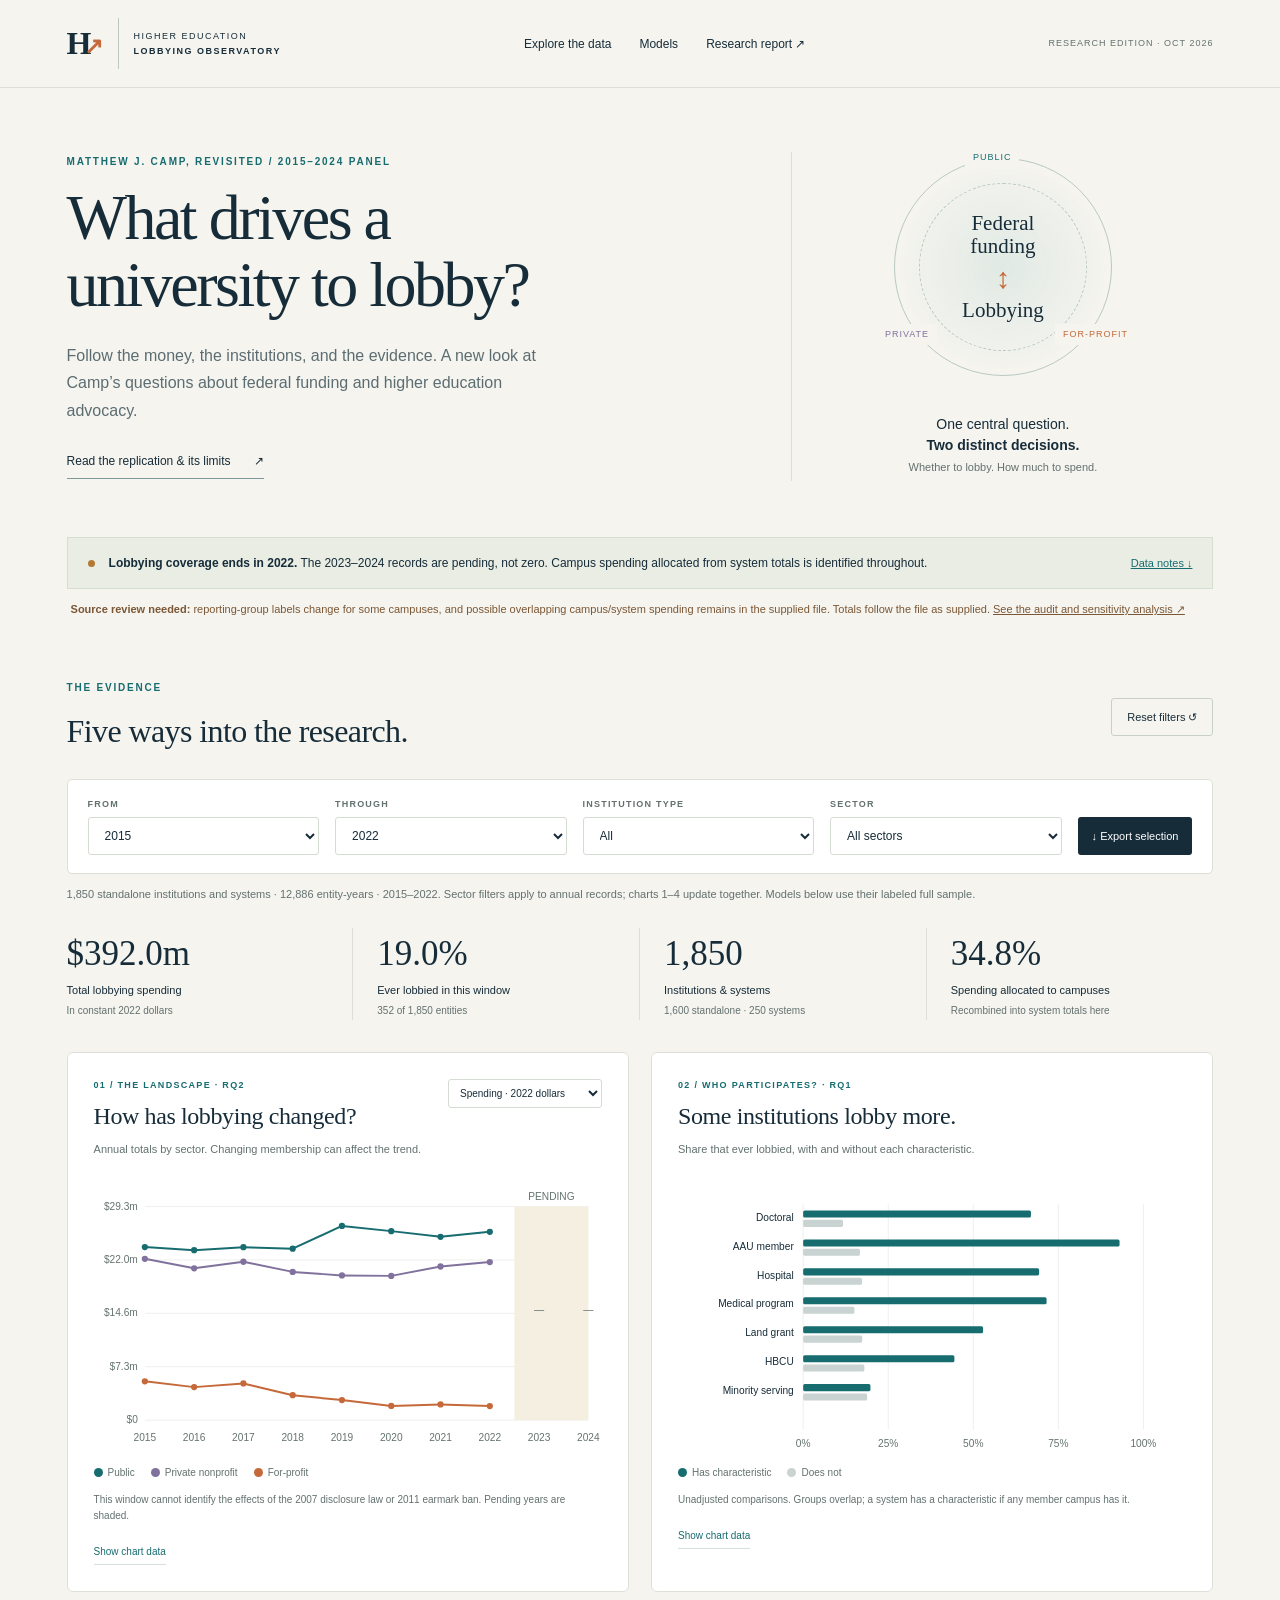
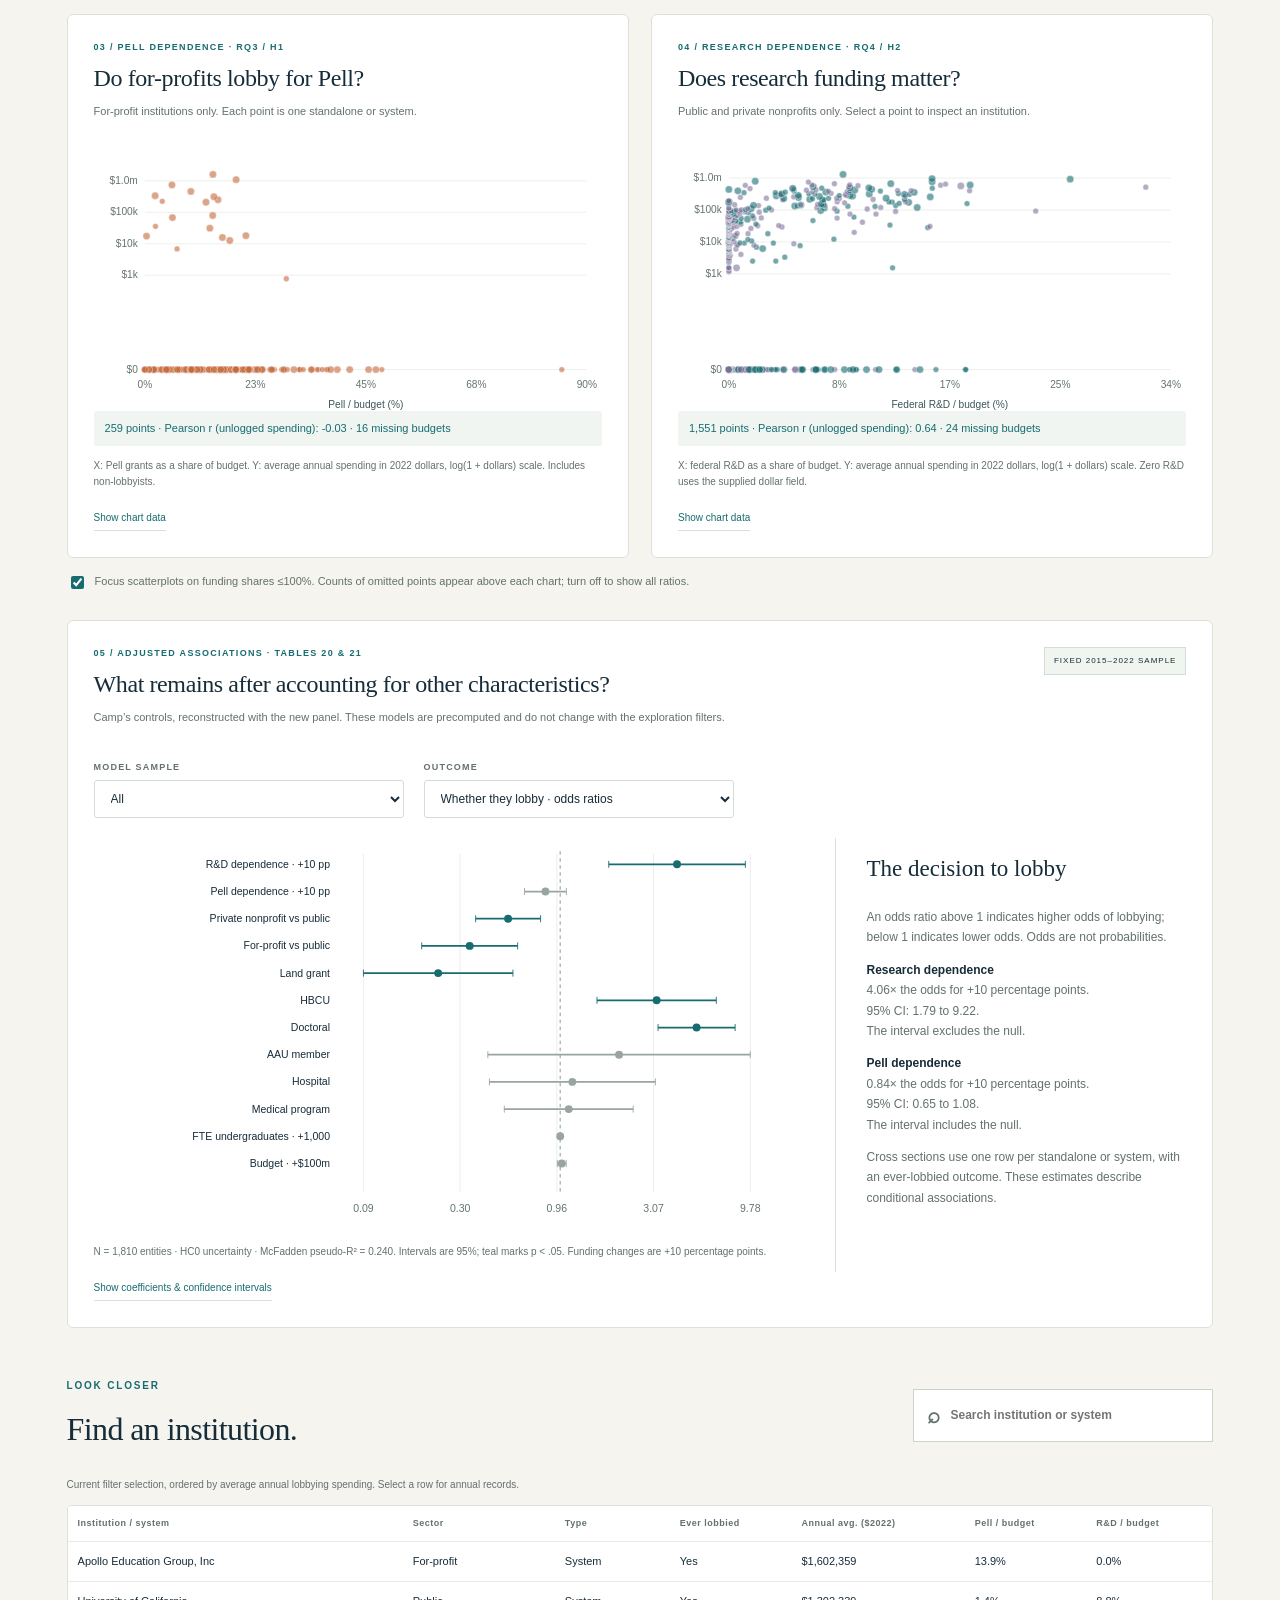
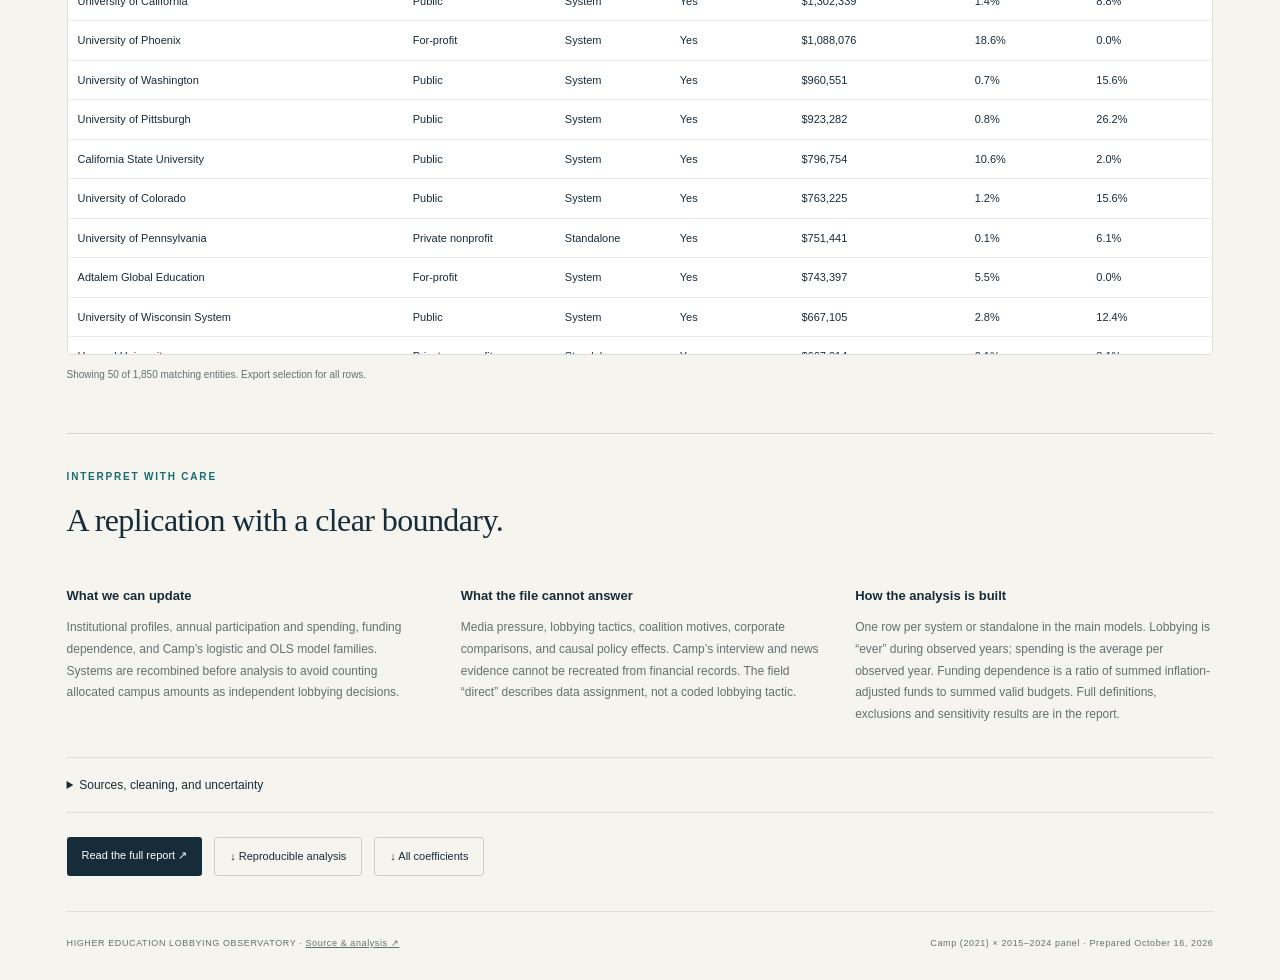
==== output/higher-education-lobbying-dashboard.html @ ec681b85 "Publish higher education lobbying dashboard and replication" ====
<!doctype html>
<html lang="en">
<head>
<meta charset="utf-8"><meta name="viewport" content="width=device-width,initial-scale=1">
<title>Higher Education Lobbying Observatory</title>
<meta name="description" content="Explore five interactive views of higher education lobbying and a transparent reconstruction of Matthew Camp’s dissertation models.">
<style>:root{--ink:#172c39;--muted:#63716f;--paper:#f5f4ef;--line:#dce0d8;--teal:#176c70;--orange:#c5693a;--purple:#81719d;--serif:Georgia,'Times New Roman',serif}*{box-sizing:border-box}html{scroll-behavior:smooth;scroll-padding-top:90px}body{margin:0;background:var(--paper);color:var(--ink);font-family:Arial,Helvetica,sans-serif;font-size:14px;line-height:1.5}a{color:inherit}header{height:88px;border-bottom:1px solid var(--line);display:flex;align-items:center;justify-content:space-between;padding:0 5.2%;background:var(--paper)}.brand{text-decoration:none;display:flex;align-items:center;gap:14px;font-size:9px;letter-spacing:1.5px;line-height:1.6}.brand>b{font-family:var(--serif);font-size:32px;letter-spacing:-7px;border-right:1px solid #bfc8bf;padding-right:22px}.brand>b span{font-family:Arial;font-size:23px;color:var(--orange)}.brand strong{font-weight:700}nav{display:flex;gap:28px;font-size:12px}nav a{text-decoration:none}.private{font-size:9px;color:var(--muted);letter-spacing:1px}main{max-width:1450px;margin:auto;padding:0 5.2%}.hero{display:grid;grid-template-columns:1.5fr 1fr;gap:8%;align-items:center;padding:64px 0 56px}.eyebrow{font-size:10px;letter-spacing:1.8px;font-weight:700;color:var(--teal);margin:0 0 12px}h1{font-family:var(--serif);font-size:clamp(43px,5vw,72px);font-weight:400;line-height:1.04;letter-spacing:-2.5px;margin:16px 0 24px}.intro{font-size:16px;color:#5c6d72;max-width:490px;line-height:1.7}.textlink{display:inline-block;text-decoration:none;border-bottom:1px solid #7d9899;margin-top:12px;padding-bottom:8px;font-size:12px}.textlink span{padding-left:20px}.hero aside{display:flex;align-items:center;justify-content:space-around;gap:16px;flex-direction:column;position:relative;border-left:1px solid var(--line)}.hero aside p{text-align:center;line-height:1.5;font-size:14px;margin:4px}.hero aside small{color:var(--muted);font-size:11px}.orbit{height:218px;width:218px;border:1px solid #b8c8c2;border-radius:50%;position:relative;display:grid;place-items:center;margin:6px 0 18px;background:radial-gradient(circle,#e0e9e3 0,transparent 68%)}.orbit:after{content:'';position:absolute;border:1px dashed #b8c8c2;border-radius:50%;inset:24px}.orbit span{position:absolute;background:var(--paper);font-size:9px;letter-spacing:1px;padding:4px 8px;z-index:1}.orbit span:nth-child(1){top:-12px;left:70px;color:var(--teal)}.orbit span:nth-child(2){bottom:30px;left:-18px;color:var(--purple)}.orbit span:nth-child(3){bottom:30px;right:-25px;color:var(--orange)}.orbit b{text-align:center;font-family:var(--serif);font-size:21px;font-weight:400;line-height:1.1}.orbit i{font-family:Arial;color:var(--orange);font-size:29px;line-height:1.4}.coverage{display:flex;gap:14px;align-items:center;background:#e9ede4;border:1px solid #d7dfd0;padding:16px 20px;font-size:12px}.coverage div{flex:1}.coverage a{white-space:nowrap;color:var(--teal);font-size:11px}.status-dot{width:7px;height:7px;background:#b47a35;border-radius:50%;flex-shrink:0}.explorer{padding-top:50px}.section-heading{display:flex;justify-content:space-between;align-items:center;gap:20px;margin-bottom:24px}h2{font-family:var(--serif);font-size:32px;font-weight:400;letter-spacing:-.6px;margin:0}button,select,input{font:inherit}button,a.button{cursor:pointer}button:focus-visible,a:focus-visible,select:focus-visible,input:focus-visible{outline:3px solid #c5693a;outline-offset:3px}.ghost{background:transparent;border:1px solid #c8d1c9;color:var(--ink);padding:10px 15px;text-decoration:none;border-radius:3px;font-size:11px}select{background:#fff;border:1px solid #d5dcd4;border-radius:3px;color:var(--ink);font-size:12px;padding:10px 30px 10px 12px;max-width:100%}.filters{display:flex;gap:16px;align-items:flex-end;background:#fff;padding:18px 20px;border:1px solid var(--line);border-radius:5px}.filters label{flex:1;min-width:80px}label{display:block;color:var(--muted);font-size:9px;letter-spacing:1.2px;font-weight:700}label select{display:block;width:100%;margin-top:6px;letter-spacing:0;font-weight:400}.export{padding:11px 14px;background:var(--ink);color:#fff;border:0;border-radius:3px;font-size:11px;white-space:nowrap}.filter-context{font-size:11px;color:var(--muted);margin:12px 0 20px}.kpis{display:grid;grid-template-columns:repeat(4,1fr);margin:25px 0 32px}.kpi{padding:0 24px;border-right:1px solid var(--line)}.kpi:first-child{padding-left:0}.kpi:last-child{border:0}.kpi strong{font-family:var(--serif);font-size:35px;font-weight:400;display:block;margin-bottom:2px}.kpi span{font-size:11px;display:block}.kpi small{font-size:10px;color:var(--muted)}.chart-grid{display:grid;grid-template-columns:1fr 1fr;gap:22px}.card{background:#fff;border:1px solid var(--line);padding:26px;border-radius:6px;min-width:0}.card-head{display:flex;justify-content:space-between;align-items:flex-start;gap:15px}.card-head .eyebrow{font-size:9px;letter-spacing:1.3px;margin-bottom:10px}h3{font-family:var(--serif);font-size:24px;line-height:1.2;font-weight:400;letter-spacing:-.4px;margin:0}.card-head select{font-size:10px;max-width:180px;padding:7px}.subtitle{font-size:11px;color:var(--muted);margin:10px 0 14px;min-height:32px}.chart{width:100%;min-height:245px}.chart svg{display:block;width:100%;height:auto;overflow:visible}.chart svg text{font-family:Arial,Helvetica,sans-serif;fill:#64736f;font-size:11px}.chart svg .axis-label{font-size:11px;fill:#3d5558}.chart svg .strong{fill:var(--ink);font-size:11px}.chart svg .grid{stroke:#e8ece7;stroke-width:1}.chart svg circle[data-tip],.chart svg rect[data-tip]{cursor:pointer}.legend{display:flex;gap:16px;flex-wrap:wrap;font-size:10px;color:var(--muted);margin:8px 0}.legend span{display:flex;align-items:center;gap:5px}.legend i{width:9px;height:9px;border-radius:50%;display:inline-block}.note{font-size:10px;line-height:1.6;color:var(--muted);margin:12px 0}.table-toggle{border:0;border-bottom:1px solid #d6e1dc;background:none;color:var(--teal);font-size:10px;padding:5px 0;margin-top:3px}.data-table{overflow:auto;max-height:380px}.data-table table{border-collapse:collapse;width:100%;font-size:11px}.data-table th{text-align:left;font-size:9px;font-weight:600;letter-spacing:.5px;color:var(--muted);border-bottom:1px solid #b8c9c2;position:sticky;top:0;background:#fff;z-index:1}.data-table th,.data-table td{padding:11px 10px;border-bottom:1px solid #e7ece5}.data-table td:not(:first-child){white-space:nowrap}.data-table tr[data-entity]{cursor:pointer}.data-table tr[data-entity]:hover{background:#f0f5f0}.chart-stat{font-size:11px;color:var(--teal);padding:9px 11px;background:#f0f5f1;border-radius:3px;min-height:32px}.range-option{font-size:11px;letter-spacing:0;font-weight:400;margin:15px 0 28px;display:flex;align-items:flex-start;gap:8px}.range-option input{accent-color:var(--teal)}.model-card{margin-top:0}.badge{font-size:8px;letter-spacing:1px;border:1px solid #d2ded6;background:#f0f5f0;padding:7px 9px;white-space:nowrap}.model-controls{display:flex;gap:20px;max-width:640px;margin:20px 0}.model-controls label{flex:1}.model-layout{display:grid;grid-template-columns:2fr 1fr;gap:40px}.model-layout aside{border-left:1px solid var(--line);padding:14px 0 0 30px}.model-layout aside h4{font-family:var(--serif);font-weight:400;font-size:23px;margin:0 0 20px}.model-layout aside p{font-size:12px;color:var(--muted);line-height:1.7}.model-layout aside strong{color:var(--ink)}.directory{margin:50px 0}.search{display:flex;align-items:center;gap:8px;border:1px solid #c9d4ca;background:white;padding:9px 13px;width:300px;letter-spacing:0}.search span{font-size:22px}.search input{border:0;outline:none;font-size:12px;width:100%;background:none}.directory .data-table{background:white;border:1px solid var(--line);border-radius:5px;max-height:450px}.methods{padding:35px 0;border-top:1px solid #cfd8cc}.method-grid{display:grid;grid-template-columns:1fr 1fr 1fr;gap:36px;margin-top:25px}.method-grid h4{font-size:13px;margin-bottom:10px}.method-grid p,details p{font-size:12px;line-height:1.8;color:var(--muted)}details{border-top:1px solid var(--line);border-bottom:1px solid var(--line);padding:18px 0;margin-top:20px}summary{cursor:pointer;font-size:12px}.downloads{display:flex;gap:12px;flex-wrap:wrap;margin-top:24px}.button{display:inline-block;padding:10px 15px;background:var(--ink);color:white;font-size:11px;text-decoration:none;border-radius:3px}footer{display:flex;justify-content:space-between;gap:20px;font-size:9px;color:var(--muted);border-top:1px solid var(--line);padding:25px 0 30px;letter-spacing:.6px}#tooltip{position:fixed;z-index:20;max-width:300px;background:#172c39;color:white;box-shadow:0 8px 22px #172c3925;border-radius:4px;padding:10px 12px;font-size:11px;white-space:pre-line;pointer-events:none}dialog{border:1px solid #c6d2c7;border-radius:9px;max-width:900px;width:90%;padding:30px;color:var(--ink);max-height:85vh;overflow:auto}dialog::backdrop{background:#172c3975}.close{float:right;background:none;border:0;font-size:26px;color:var(--muted)}dialog h2{padding-right:30px}dialog .data-table{max-height:440px}.empty{display:grid;place-items:center;text-align:center;height:245px;color:var(--muted);font-size:12px;padding:20px}#error{padding:25px;border:1px solid #b95c38;color:#803b25;margin:30px}.loading{opacity:.5}@media(min-width:1150px){.trend{grid-column:1}.profile{grid-column:2}}@media(max-width:1000px){.private{display:none}.card{padding:20px}.card-head{flex-direction:column;gap:8px}.card-head select{max-width:100%}.hero{gap:3%}.model-layout{grid-template-columns:1.5fr 1fr;gap:20px}.model-layout aside{padding-left:20px}}@media(max-width:720px){header{height:72px;padding:0 5%}.brand{font-size:8px;gap:10px}.brand>b{font-size:28px;padding-right:16px}nav a:not(:last-child){display:none}nav{font-size:10px}.hero{grid-template-columns:1fr;padding:38px 0}.hero aside{display:none}h1{font-size:53px}.intro{font-size:14px}.coverage{align-items:flex-start;font-size:11px;padding:14px}.coverage a{display:none}.status-dot{margin-top:5px}.explorer{padding-top:32px}h2{font-size:27px}.filters{display:grid;grid-template-columns:1fr 1fr;gap:13px;padding:15px}.export{grid-column:span 2}.kpis{grid-template-columns:1fr 1fr;gap:22px 0}.kpi{padding:0 14px}.kpi:nth-child(3){padding-left:0}.kpi:nth-child(2){border:0}.kpi strong{font-size:30px}.chart-grid{grid-template-columns:1fr;gap:16px}.card-head{flex-direction:row}.card-head select{max-width:150px}.chart{min-height:230px}.model-layout{grid-template-columns:1fr}.model-layout aside{border-left:0;border-top:1px solid var(--line);padding:20px 0 0}.model-layout aside h4{font-size:21px;margin-bottom:10px}.model-controls{gap:12px}.model-card>.card-head{flex-direction:column}.method-grid{grid-template-columns:1fr;gap:8px}.directory .section-heading{display:block}.search{width:100%;margin-top:18px}.directory{margin-top:32px}footer{flex-direction:column;gap:8px}.model-card{padding:18px}h3{font-size:23px}.downloads a{flex:1;text-align:center;white-space:nowrap}}@media print{header,form,button,.search,.downloads,nav{display:none}.card{break-inside:avoid}.chart-grid{display:block}.card{margin-bottom:20px}.hero aside{display:none}.hero{display:block}body{background:white}main{padding:0}.model-layout{display:block}footer{display:block}}

.source-review{font-size:11px;line-height:1.7;color:#7b5735;padding:0 4px}.source-review a{color:#7b5735}.chart{min-height:0}@media(max-width:720px){.chart{min-height:0}.chart svg text,.chart svg .axis-label,.chart svg .strong{font-size:17px}#profile-chart svg text,#profile-chart svg .strong{font-size:15px}#model-chart{overflow:auto}#model-chart svg{min-width:700px}#model-chart svg text,#model-chart svg .strong{font-size:12px}}

.model-layout>div{min-width:0}#model-chart{max-width:100%}.data-table{min-width:0}

@media(min-width:721px){.chart svg text,.chart svg .axis-label,.chart svg .strong{font-size:13px}#model-chart svg text,#model-chart svg .strong{font-size:12px}}@media(max-width:720px){.card-head{flex-direction:column}.card-head select{max-width:100%}.chart svg text,.chart svg .axis-label,.chart svg .strong{font-size:20px}#profile-chart svg text,#profile-chart svg .strong{font-size:17px}#model-chart svg text,#model-chart svg .strong{font-size:12px}}
</style>
</head>
<body>
<header><a class="brand" href="#"><b>H<span>↗</span></b><span>HIGHER EDUCATION<br><strong>LOBBYING OBSERVATORY</strong></span></a><nav><a href="#explore">Explore the data</a><a href="#models">Models</a><a href="camp_replication_report.html">Research report ↗</a></nav><span class="private">RESEARCH EDITION · OCT 2026</span></header>
<main>
<section class="hero"><div><p class="eyebrow">MATTHEW J. CAMP, REVISITED / 2015–2024 PANEL</p><h1>What drives a<br>university to lobby?</h1><p class="intro">Follow the money, the institutions, and the evidence. A new look at Camp’s questions about federal funding and higher education advocacy.</p><a class="textlink" href="camp_replication_report.html">Read the replication & its limits <span>↗</span></a></div><aside><div class="orbit"><span>PUBLIC</span><span>PRIVATE</span><span>FOR-PROFIT</span><b>Federal<br>funding<br><i>↕</i><br>Lobbying</b></div><p>One central question.<br><strong>Two distinct decisions.</strong><br><small>Whether to lobby. How much to spend.</small></p></aside></section>
<div class="coverage"><span class="status-dot"></span><div><strong>Lobbying coverage ends in 2022.</strong> The 2023–2024 records are pending, not zero. Campus spending allocated from system totals is identified throughout.</div><a href="#methods">Data notes ↓</a></div>
<p class="source-review"><strong>Source review needed:</strong> reporting-group labels change for some campuses, and possible overlapping campus/system spending remains in the supplied file. Totals follow the file as supplied. <a href="camp_replication_report.html#source-review">See the audit and sensitivity analysis ↗</a></p>
<section id="explore" class="explorer"><div class="section-heading"><div><p class="eyebrow">THE EVIDENCE</p><h2>Five ways into the research.</h2></div><button id="reset" class="ghost">Reset filters ↺</button></div>
<form id="filters" class="filters"><label>FROM<select id="start" aria-label="Start year"></select></label><label>THROUGH<select id="end" aria-label="End year"></select></label><label>INSTITUTION TYPE<select id="kind"><option>All</option><option>Standalone</option><option>System</option></select></label><label>SECTOR<select id="sector"><option value="All">All sectors</option><option value="Public">Public</option><option value="Private">Private nonprofit</option><option value="For-profit">For-profit</option></select></label><button id="download-selection" type="button" class="export">↓ Export selection</button></form>
<p id="filter-context" class="filter-context" aria-live="polite">Loading verified analysis…</p>
<div class="kpis" id="kpis"></div>
<div class="chart-grid">
<article class="card trend"><div class="card-head"><div><p class="eyebrow">01 / THE LANDSCAPE · RQ2</p><h3>How has lobbying changed?</h3></div><select id="trend-metric" aria-label="Trend metric"><option value="real">Spending · 2022 dollars</option><option value="nominal">Spending · nominal dollars</option><option value="rate">Annual participation rate</option></select></div><p class="subtitle">Annual totals by sector. Changing membership can affect the trend.</p><div id="trend-chart" class="chart"></div><div class="legend" id="sector-legend"></div><p class="note">This window cannot identify the effects of the 2007 disclosure law or 2011 earmark ban. Pending years are shaded.</p><button class="table-toggle" data-target="trend-table">Show chart data</button><div id="trend-table" class="data-table" hidden></div></article>
<article class="card profile"><div class="card-head"><div><p class="eyebrow">02 / WHO PARTICIPATES? · RQ1</p><h3>Some institutions lobby more.</h3></div></div><p class="subtitle">Share that ever lobbied, with and without each characteristic.</p><div id="profile-chart" class="chart"></div><div class="legend"><span><i style="background:#176c70"></i>Has characteristic</span><span><i style="background:#c9d4d2"></i>Does not</span></div><p class="note">Unadjusted comparisons. Groups overlap; a system has a characteristic if any member campus has it.</p><button class="table-toggle" data-target="profile-table">Show chart data</button><div id="profile-table" class="data-table" hidden></div></article>
<article class="card"><div class="card-head"><div><p class="eyebrow">03 / PELL DEPENDENCE · RQ3 / H1</p><h3>Do for-profits lobby for Pell?</h3></div></div><p class="subtitle">For-profit institutions only. Each point is one standalone or system.</p><div id="pell-chart" class="chart scatter"></div><div id="pell-stat" class="chart-stat"></div><p class="note">X: Pell grants as a share of budget. Y: average annual spending in 2022 dollars, log(1 + dollars) scale. Includes non-lobbyists.</p><button class="table-toggle" data-target="pell-table">Show chart data</button><div id="pell-table" class="data-table" hidden></div></article>
<article class="card"><div class="card-head"><div><p class="eyebrow">04 / RESEARCH DEPENDENCE · RQ4 / H2</p><h3>Does research funding matter?</h3></div></div><p class="subtitle">Public and private nonprofits only. Select a point to inspect an institution.</p><div id="rd-chart" class="chart scatter"></div><div id="rd-stat" class="chart-stat"></div><p class="note">X: federal R&D as a share of budget. Y: average annual spending in 2022 dollars, log(1 + dollars) scale. Zero R&D uses the supplied dollar field.</p><button class="table-toggle" data-target="rd-table">Show chart data</button><div id="rd-table" class="data-table" hidden></div></article>
</div>
<label class="range-option"><input id="ratio-limit" type="checkbox" checked> Focus scatterplots on funding shares ≤100%. Counts of omitted points appear above each chart; turn off to show all ratios.</label>
<article id="models" class="card model-card"><div class="card-head"><div><p class="eyebrow">05 / ADJUSTED ASSOCIATIONS · TABLES 20 & 21</p><h3>What remains after accounting for other characteristics?</h3></div><span class="badge">FIXED 2015–2022 SAMPLE</span></div><p class="subtitle">Camp’s controls, reconstructed with the new panel. These models are precomputed and do not change with the exploration filters.</p><div class="model-controls"><label>MODEL SAMPLE<select id="model-spec"><option>All</option><option>Standalone</option><option>System</option><option>Panel All</option><option>Panel Standalone</option><option>Panel System</option><option>H1 For-profit</option><option>H2 Nonprofit</option><option>Ratios ≤100%</option><option>Complete campus budgets</option><option>Mean annual ratios</option><option>Stable reporting families</option></select></label><label>OUTCOME<select id="model-outcome"><option value="logit">Whether they lobby · odds ratios</option><option value="ols">How much they spend · OLS</option></select></label></div><div class="model-layout"><div><div id="model-chart" class="chart"></div><p id="model-meta" class="note"></p></div><aside id="model-reading"></aside></div><button class="table-toggle" data-target="model-table">Show coefficients & confidence intervals</button><div id="model-table" class="data-table" hidden></div></article>
<section class="directory"><div class="section-heading"><div><p class="eyebrow">LOOK CLOSER</p><h2>Find an institution.</h2></div><label class="search"><span>⌕</span><input id="search" type="search" placeholder="Search institution or system" aria-label="Search institution"></label></div><p class="note">Current filter selection, ordered by average annual lobbying spending. Select a row for annual records.</p><div id="institution-table" class="data-table"></div><p id="directory-count" class="note"></p></section>
<section id="methods" class="methods"><p class="eyebrow">INTERPRET WITH CARE</p><h2>A replication with a clear boundary.</h2><div class="method-grid"><div><h4>What we can update</h4><p>Institutional profiles, annual participation and spending, funding dependence, and Camp’s logistic and OLS model families. Systems are recombined before analysis to avoid counting allocated campus amounts as independent lobbying decisions.</p></div><div><h4>What the file cannot answer</h4><p>Media pressure, lobbying tactics, coalition motives, corporate comparisons, and causal policy effects. Camp’s interview and news evidence cannot be recreated from financial records. The field “direct” describes data assignment, not a coded lobbying tactic.</p></div><div><h4>How the analysis is built</h4><p>One row per system or standalone in the main models. Lobbying is “ever” during observed years; spending is the average per observed year. Funding dependence is a ratio of summed inflation-adjusted funds to summed valid budgets. Full definitions, exclusions and sensitivity results are in the report.</p></div></div><details><summary>Sources, cleaning, and uncertainty</summary><p>Camp, Matthew J. (2021), <em>No Longer Exempt: Higher Education’s Entrée into Lobbying</em>, Columbia University. Research questions: printed pp. 62–71; aggregation and variables: pp. 72–82; models: pp. 104–115; interviews and news: pp. 122–127.</p><p>Dataset: DISAGG_PANEL_2015_2024 2026.10.01.csv, supplied by the user. Its preselection criteria, funding-year alignment, dollar basis, and matches to lobbying filings were not independently audited. Dollar values are treated as nominal and converted using <a href="https://www.bls.gov/regions/mid-atlantic/data/consumerpriceindexannualandsemiannual_table.htm" target="_blank" rel="noreferrer">BLS annual CPI-U</a> to 2022 dollars; verify the source’s dollar basis before scholarly publication.</p><p>Blank spending is zero only for explicit lobbied=0 records. PENDING stays missing. Nonpositive budgets do not produce funding ratios. Blank percentage fields are recomputed from supplied dollars. System finances sum the available member-campus fields; shared or missing finances can distort denominators. Main model confidence intervals use HC0 (logit) and HC3 (OLS); annual models include year indicators and cluster by entity. These are associations, not causal effects.</p><p id="audit-note"></p></details><div class="downloads"><a href="camp_replication_report.html" class="button">Read the full report ↗</a><a href="camp-replication-package.zip" class="ghost">↓ Reproducible analysis</a><a href="model_coefficients.csv" class="ghost">↓ All coefficients</a></div></section>
<footer><span>HIGHER EDUCATION LOBBYING OBSERVATORY · <a href="https://github.com/jparkteach/higher-ed-lobbying-observatory" target="_blank" rel="noreferrer">Source &amp; analysis ↗</a></span><span>Camp (2021) × 2015–2024 panel · Prepared October 16, 2026</span></footer>
</section></main>
<div id="tooltip" role="tooltip" hidden></div>
<dialog id="detail"><button id="close-detail" class="close" aria-label="Close institution details">×</button><div id="detail-content"></div></dialog>
<div id="error" hidden role="alert"></div>
<script id="embedded-data" type="application/json">{"columns":["entity","year","name","sector","kind","campuses","budget","budget_real","rd_real","pell_real","fteug","lobbied","spend","spend_real","rd","pell_pct","imputed_n","imputed_spend","budget_missing_campuses","landgrant","hbcu","doctoral","aau","hospital","medical","hsi","tribal","msi"],"rows":[["100654",2015,"Alabama A & M University","Public","Standalone",1,155472162.0,191968110.17822,27142113.05518,18202508.31786,4336.8,0.0,0.0,0.0,14.13887,9.48205,0,0.0,0,1,1,0,0,0,0,0,0,1],["100654",2016,"Alabama A & M University","Public","Standalone",1,152297837.0,185705931.44048,22626449.14523,17851812.33485,4603.5,0.0,0.0,0.0,12.18402,9.61295,0,0.0,0,1,1,0,0,0,0,0,0,1],["100654",2017,"Alabama A & M University","Public","Standalone",1,159577824.0,190524021.2252,18064091.66939,19047865.92226,4844.7,0.0,0.0,0.0,9.48127,9.99762,0,0.0,0,1,1,0,0,0,0,0,0,1],["100654",2018,"Alabama A & M University","Public","Standalone",1,159767114.0,186202076.19728,13640536.18577,20770643.97671,4963.5,0.0,0.0,0.0,7.32566,11.15489,0,0.0,0,1,1,0,0,0,0,0,0,1],["100654",2019,"Alabama A & M University","Public","Standalone",1,167893322.0,192190396.31189,9474825.39105,20834062.71119,5095.3,0.0,0.0,0.0,4.92992,10.84032,0,0.0,0,1,1,0,0,0,0,0,0,1],["100654",2020,"Alabama A & M University","Public","Standalone",1,182077358.0,205887111.46547,6380919.53201,22520933.63916,4836.5,0.0,0.0,0.0,3.09923,10.93849,0,0.0,0,1,1,0,0,0,0,0,0,1],["100654",2021,"Alabama A & M University","Public","Standalone",1,344304848.0,371858638.56309,8026762.96269,21792599.88215,4762.2,0.0,0.0,0.0,2.15855,5.86045,0,0.0,0,1,1,0,0,0,0,0,0,1],["100654",2022,"Alabama A & M University","Public","Standalone",1,213968238.0,213968238.0,9221000.0,18422240.0,4960.3,0.0,0.0,0.0,4.30952,8.6098,0,0.0,0,1,1,0,0,0,0,0,0,1],["100654",2023,"Alabama A & M University","Public","Standalone",1,232809852.0,223605251.15378,11714767.33005,18597639.27152,5472.8,null,null,null,5.23904,8.31717,0,null,0,1,1,0,0,0,0,0,0,1],["100654",2024,"Alabama A & M University","Public","Standalone",1,236433604.0,220579862.15207,11849351.28423,22071036.82818,5954.3,null,null,null,5.37191,10.00592,0,null,0,1,1,0,0,0,0,0,0,1],["100690",2015,"Amridge University","Private","Standalone",1,8550133.0,10557213.92607,0.0,957598.49283,201.1,0.0,0.0,0.0,0.0,9.07056,0,0.0,0,0,0,0,0,0,0,0,0,0],["100690",2016,"Amridge University","Private","Standalone",1,7854250.0,9577160.39011,0.0,874700.77256,197.5,0.0,0.0,0.0,0.0,9.1332,0,0.0,0,0,0,0,0,0,0,0,0,0],["100690",2017,"Amridge University","Private","Standalone",1,7428566.0,8869153.81336,0.0,797138.63663,215.7,0.0,0.0,0.0,0.0,8.98776,0,0.0,0,0,0,0,0,0,0,0,0,0],["100690",2018,"Amridge University","Private","Standalone",1,8244091.0,9608152.90536,0.0,912605.94814,244.1,0.0,0.0,0.0,0.0,9.49825,0,0.0,0,0,0,0,0,0,0,0,0,0],["100690",2019,"Amridge University","Private","Standalone",1,9710803.0,11116124.54173,0.0,1073914.27944,260.0,0.0,0.0,0.0,0.0,9.66087,0,0.0,0,0,0,0,0,0,0,0,0,0],["100690",2020,"Amridge University","Private","Standalone",1,9188606.0,10390174.64068,0.0,1099918.77836,221.5,0.0,0.0,0.0,0.0,10.58614,0,0.0,0,0,0,0,0,0,0,0,0,0],["100690",2021,"Amridge University","Private","Standalone",1,7940291.0,8575731.12376,0.0,936409.59782,181.2,0.0,0.0,0.0,0.0,10.9193,0,0.0,0,0,0,0,0,0,0,0,0,0],["100690",2022,"Amridge University","Private","Standalone",1,7413051.0,7413051.0,0.0,350244.0,167.9,0.0,0.0,0.0,0.0,4.72469,0,0.0,0,0,0,0,0,0,0,0,0,0],["100690",2023,"Amridge University","Private","Standalone",1,8572118.0,8233202.2543,0.0,316603.18469,167.1,null,null,null,0.0,3.84544,0,null,0,0,0,0,0,0,0,0,0,0],["100690",2024,"Amridge University","Private","Standalone",1,7840002.0,7314301.06032,0.0,331478.6284,182.9,null,null,null,0.0,4.53192,0,null,0,0,0,0,0,0,0,0,0,0],["100724",2015,"Alabama State University","Public","Standalone",1,133529156.0,164874144.67815,2843612.33582,19044767.02975,4533.2,0.0,0.0,0.0,1.72472,11.55109,0,0.0,0,0,1,0,0,0,0,0,0,1],["100724",2016,"Alabama State University","Public","Standalone",1,138779452.0,169222149.87505,2892322.55726,19547199.87815,4512.9,0.0,0.0,0.0,1.70919,11.55121,0,0.0,0,0,1,0,0,0,0,0,0,1],["100724",2017,"Alabama State University","Public","Standalone",1,143188470.0,170956354.79704,2689913.98091,17833261.70963,4004.0,1.0,20000.0,23878.50849,1.57345,10.43147,0,0.0,0,0,1,0,0,0,0,0,0,1],["100724",2018,"Alabama State University","Public","Standalone",1,144415417.0,168310297.45143,2836728.0482,16480782.75574,3747.9,1.0,100000.0,116545.9346,1.68542,9.7919,0,0.0,0,0,1,0,0,0,0,0,0,1],["100724",2019,"Alabama State University","Public","Standalone",1,143365283.0,164112724.84761,2949936.57518,16235507.66269,3568.7,1.0,120000.0,137366.08033,1.79751,9.8929,0,0.0,0,0,1,0,0,0,0,0,0,1],["100724",2020,"Alabama State University","Public","Standalone",1,156473993.0,176935665.10471,2919641.01217,15086694.24673,3420.2,1.0,120000.0,135692.06873,1.65011,8.52666,0,0.0,0,0,1,0,0,0,0,0,0,1],["100724",2021,"Alabama State University","Public","Standalone",1,299393222.0,323352855.97819,2525103.84913,13805449.08108,3234.2,1.0,120000.0,129603.27712,0.78091,4.26947,0,0.0,0,0,1,0,0,0,0,0,0,1],["100724",2022,"Alabama State University","Public","Standalone",1,173916291.0,173916291.0,2930000.0,12132284.0,3144.5,1.0,120000.0,120000.0,1.68472,6.97593,0,0.0,0,0,1,0,0,0,0,0,0,1],["100724",2023,"Alabama State University","Public","Standalone",1,182037788.0,174840561.7526,2735398.6518,11188082.07124,3105.5,null,null,null,1.56451,6.39902,0,null,0,0,1,0,0,0,0,0,0,1],["100724",2024,"Alabama State University","Public","Standalone",1,195106834.0,182024203.92258,3179481.07839,12023484.783,3355.2,null,null,null,1.74674,6.60543,0,null,0,0,1,1,0,0,0,0,0,1],["100812",2015,"Athens State University","Public","Standalone",1,35696231.0,44075659.0595,0.0,5764496.10178,1958.4,0.0,0.0,0.0,0.0,13.07864,0,0.0,0,0,0,0,0,0,0,0,0,0],["100812",2016,"Athens State University","Public","Standalone",1,36858978.0,44944373.31657,0.0,5152242.20158,1943.6,0.0,0.0,0.0,0.0,11.4636,0,0.0,0,0,0,0,0,0,0,0,0,0],["100812",2017,"Athens State University","Public","Standalone",1,37510782.0,44785076.3145,0.0,5113467.97536,1919.0,0.0,0.0,0.0,0.0,11.41779,0,0.0,0,0,0,0,0,0,0,0,0,0],["100812",2018,"Athens State University","Public","Standalone",1,37833914.0,44093888.66766,0.0,6789651.47586,1883.0,0.0,0.0,0.0,0.0,15.39817,0,0.0,0,0,0,0,0,0,0,0,0,0],["100812",2019,"Athens State University","Public","Standalone",1,41596149.0,47615832.87606,0.0,6214443.76375,1831.6,0.0,0.0,0.0,0.0,13.05121,0,0.0,0,0,0,0,0,0,0,0,0,0],["100812",2020,"Athens State University","Public","Standalone",1,43536334.0,49229460.21139,0.0,6399874.58325,1801.7,0.0,0.0,0.0,0.0,13.00009,0,0.0,0,0,0,0,0,0,0,0,0,0],["100812",2021,"Athens State University","Public","Standalone",1,47991176.0,51831780.68524,0.0,4863445.05584,1710.2,0.0,0.0,0.0,0.0,9.38313,0,0.0,0,0,0,0,0,0,0,0,0,0],["100812",2022,"Athens State University","Public","Standalone",1,48439493.0,48439493.0,0.0,5711751.0,1676.6,0.0,0.0,0.0,0.0,11.79152,0,0.0,0,0,0,0,0,0,0,0,0,0],["100812",2023,"Athens State University","Public","Standalone",1,64409355.0,61862802.96002,0.0,4457355.15422,1690.0,null,null,null,0.0,7.20523,0,null,0,0,0,0,0,0,0,0,0,0],["100812",2024,"Athens State University","Public","Standalone",1,64772018.0,60428816.20902,0.0,6404026.26316,1689.2,null,null,null,0.0,10.59764,0,null,0,0,0,0,0,0,0,0,0,0],["100937",2015,"Birmingham Southern College","Private","Standalone",1,42301387.0,52231326.91952,0.0,1314266.25632,1340.5,0.0,0.0,0.0,0.0,2.51624,0,0.0,0,0,0,0,0,0,0,0,0,0],["100937",2016,"Birmingham Southern College","Private","Standalone",1,40172676.0,48984965.0001,0.0,1300734.27619,1287.5,0.0,0.0,0.0,0.0,2.65537,0,0.0,0,0,0,0,0,0,0,0,0,0],["100937",2017,"Birmingham Southern College","Private","Standalone",1,61338722.0,73233859.68876,0.0,1324382.07362,1276.3,0.0,0.0,0.0,0.0,1.80843,0,0.0,0,0,0,0,0,0,0,0,0,0],["100937",2018,"Birmingham Southern College","Private","Standalone",1,43107825.0,50240417.53267,0.0,1460300.74775,1263.7,0.0,0.0,0.0,0.0,2.90663,0,0.0,0,0,0,0,0,0,0,0,0,0],["100937",2019,"Birmingham-Southern College","Private","Standalone",1,35072980.0,40148648.23533,0.0,1590686.61838,1204.1,0.0,0.0,0.0,0.0,3.96199,0,0.0,0,0,0,0,0,0,0,0,0,0],["100937",2020,"Birmingham-Southern College","Private","Standalone",1,37079363.0,41928128.93874,0.0,1485279.73048,1127.2,0.0,0.0,0.0,0.0,3.54244,0,0.0,0,0,0,0,0,0,0,0,0,0],["100937",2021,"Birmingham-Southern College","Private","Standalone",1,43188270.0,46644511.04126,0.0,1342686.71084,1047.7,0.0,0.0,0.0,0.0,2.87855,0,0.0,0,0,0,0,0,0,0,0,0,0],["100937",2022,"Birmingham-Southern College","Private","Standalone",1,31292016.0,31292016.0,0.0,1250909.0,971.4,0.0,0.0,0.0,0.0,3.99753,0,0.0,0,0,0,0,0,0,0,0,0,0],["100937",2023,"Birmingham-Southern College","Private","Standalone",1,31507440.0,30261730.65224,0.0,1198090.20254,708.7,null,null,null,0.0,3.95909,0,null,0,0,0,0,0,0,0,0,0,0],["101073",2015,"Concordia College Alabama","Private","Standalone",1,9739938.0,12026316.9114,0.0,1852881.99332,464.5,0.0,0.0,0.0,0.0,15.40689,0,0.0,0,0,1,0,0,0,0,0,0,1],["101073",2016,"Concordia College Alabama","Private","Standalone",1,9319418.0,11363728.03622,0.0,1279284.5097,318.7,0.0,0.0,0.0,0.0,11.25761,0,0.0,0,0,1,0,0,0,0,0,0,1],["101073",2017,"Concordia College Alabama","Private","Standalone",1,7778556.0,9287015.7726,0.0,924721.50747,372.0,0.0,0.0,0.0,0.0,9.95714,0,0.0,0,0,1,0,0,0,0,0,0,1],["101189",2015,"Faulkner University","Private","Standalone",1,43898314.0,54203120.80429,0.0,7853704.13515,2082.5,0.0,0.0,0.0,0.0,14.48939,0,0.0,0,0,0,0,0,0,0,0,0,0],["101189",2016,"Faulkner University","Private","Standalone",1,42434472.0,51742909.17832,0.0,7183041.6127,2094.9,0.0,0.0,0.0,0.0,13.88218,0,0.0,0,0,0,0,0,0,0,0,0,0],["101189",2017,"Faulkner University","Private","Standalone",1,47046532.0,56170050.6791,0.0,6696057.91263,2108.6,0.0,0.0,0.0,0.0,11.92105,0,0.0,0,0,0,0,0,0,0,0,0,0],["101189",2018,"Faulkner University","Private","Standalone",1,43339948.0,50510947.45244,0.0,7011991.9826,1916.2,0.0,0.0,0.0,0.0,13.88212,0,0.0,0,0,0,0,0,0,0,0,0,0],["101189",2019,"Faulkner University","Private","Standalone",1,42795009.0,48988188.70164,0.0,6159990.70479,1762.1,0.0,0.0,0.0,0.0,12.57444,0,0.0,0,0,0,0,0,0,0,0,0,0],["101189",2020,"Faulkner University","Private","Standalone",1,42253708.0,47779108.75017,0.0,5738987.49327,1650.5,0.0,0.0,0.0,0.0,12.0115,0,0.0,0,0,0,0,0,0,0,0,0,0],["101189",2021,"Faulkner University","Private","Standalone",1,57337646.0,61926223.53076,0.0,4974801.27156,1547.4,0.0,0.0,0.0,0.0,8.03343,0,0.0,0,0,0,0,0,0,0,0,0,0],["101189",2022,"Faulkner University","Private","Standalone",1,56125958.0,56125958.0,0.0,4277164.0,1436.8,0.0,0.0,0.0,0.0,7.62065,0,0.0,0,0,0,0,0,0,0,0,0,0],["101189",2023,"Faulkner University","Private","Standalone",1,51433141.0,49399629.40629,0.0,3742908.02116,1450.0,null,null,null,0.0,7.57679,0,null,0,0,0,0,0,0,0,0,0,0],["101189",2024,"Faulkner University","Private","Standalone",1,71282315.0,66502573.87516,0.0,4287035.77266,1390.7,null,null,null,0.0,6.44642,0,null,0,0,0,0,0,0,0,0,0,0],["101435",2015,"Huntingdon College","Private","Standalone",1,24809140.0,30632903.40651,0.0,2550909.18086,1002.1,0.0,0.0,0.0,0.0,8.32735,0,0.0,0,0,0,0,0,0,0,0,0,0],["101435",2016,"Huntingdon College","Private","Standalone",1,19614987.0,23917735.81806,0.0,2551988.13203,985.9,0.0,0.0,0.0,0.0,10.66986,0,0.0,0,0,0,0,0,0,0,0,0,0],["101435",2017,"Huntingdon College","Private","Standalone",1,23956077.0,28601769.39636,0.0,2486165.83155,966.0,0.0,0.0,0.0,0.0,8.69235,0,0.0,0,0,0,0,0,0,0,0,0,0],["101435",2018,"Huntingdon College","Private","Standalone",1,24399475.0,28436596.17663,0.0,2612429.56977,959.6,0.0,0.0,0.0,0.0,9.18686,0,0.0,0,0,0,0,0,0,0,0,0,0],["101435",2019,"Huntingdon College","Private","Standalone",1,23333211.0,26709931.13901,0.0,2517782.88645,899.9,0.0,0.0,0.0,0.0,9.42639,0,0.0,0,0,0,0,0,0,0,0,0,0],["101435",2020,"Huntingdon College","Private","Standalone",1,23808475.0,26921843.55041,0.0,2150966.92739,840.5,0.0,0.0,0.0,0.0,7.98967,0,0.0,0,0,0,0,0,0,0,0,0,0],["101435",2021,"Huntingdon College","Private","Standalone",1,35997787.0,38878593.03423,0.0,1824901.624,810.5,0.0,0.0,0.0,0.0,4.69385,0,0.0,0,0,0,0,0,0,0,0,0,0],["101435",2022,"Huntingdon College","Private","Standalone",1,22101081.0,22101081.0,0.0,1569419.0,799.9,0.0,0.0,0.0,0.0,7.1011,0,0.0,0,0,0,0,0,0,0,0,0,0],["101435",2023,"Huntingdon College","Private","Standalone",1,22393410.0,21508041.9674,0.0,1593021.0666,855.7,null,null,null,0.0,7.40663,0,null,0,0,0,0,0,0,0,0,0,0],["101435",2024,"Huntingdon College","Private","Standalone",1,28272325.0,26376561.73113,0.0,1822989.24895,875.7,null,null,null,0.0,6.9114,0,null,0,0,0,0,0,0,0,0,0,0],["101480",2015,"Jacksonville State University","Public","Standalone",1,119209824.0,147193454.65819,3728922.81988,16502070.12229,6236.6,1.0,84000.0,103718.38307,2.53335,11.21114,0,0.0,0,0,0,0,0,0,0,0,0,0],["101480",2016,"Jacksonville State University","Public","Standalone",1,121219112.0,147809768.9749,3756848.98774,14852247.04196,6319.8,1.0,78000.0,95110.10096,2.54168,10.04822,0,0.0,0,0,0,0,0,0,0,0,0,0],["101480",2017,"Jacksonville State University","Public","Standalone",1,126024000.0,150463257.66971,3507752.89654,14315746.0849,6317.2,1.0,60000.0,71635.52546,2.3313,9.51445,0,0.0,0,0,0,0,0,0,0,0,0,0],["101480",2018,"Jacksonville State University","Public","Standalone",1,199809000.0,232869266.46808,3256293.41277,15736018.10439,6210.4,1.0,80000.0,93236.74768,1.39834,6.75745,0,0.0,0,0,0,0,0,0,0,0,0,0],["101480",2019,"Jacksonville State University","Public","Standalone",1,184190000.0,210845486.13963,2646586.48111,16581195.12744,6671.2,1.0,80000.0,91577.38689,1.25523,7.86415,0,0.0,0,0,0,0,0,0,0,0,0,0],["101480",2020,"Jacksonville State University","Public","Standalone",1,163834000.0,185258119.90217,1375012.96313,17283358.87057,6723.5,1.0,100000.0,113076.72394,0.74221,9.32934,0,0.0,0,0,0,0,0,0,0,0,0,0],["101480",2021,"Jacksonville State University","Public","Standalone",1,166753080.0,180097880.30926,264606.69078,17342026.58608,6997.0,1.0,120000.0,129603.27712,0.14692,9.62922,0,0.0,0,0,0,0,0,0,0,0,0,0],["101480",2022,"Jacksonville State University","Public","Standalone",1,186442870.0,186442870.0,0.0,17803970.0,7213.1,1.0,120000.0,120000.0,0.0,9.54929,0,0.0,0,0,0,0,0,0,0,0,0,0],["101480",2023,"Jacksonville State University","Public","Standalone",1,212491873.0,204090583.8912,0.0,18878106.95639,7256.1,null,null,null,0.0,9.24987,0,null,0,0,0,0,0,0,0,0,0,0],["101480",2024,"Jacksonville State University","Public","Standalone",1,230006605.0,214583817.04897,355452.55014,20271181.84927,7408.1,null,null,null,0.16565,9.44674,0,null,0,0,0,0,0,0,0,0,0,0],["101541",2015,"Judson College","Private","Standalone",1,10220000.0,12619069.94013,0.0,954404.21358,298.1,0.0,0.0,0.0,0.0,7.56319,0,0.0,0,0,0,0,0,0,0,0,0,0],["101541",2016,"Judson College","Private","Standalone",1,7693809.0,9381525.00925,0.0,842340.17039,274.8,0.0,0.0,0.0,0.0,8.97871,0,0.0,0,0,0,0,0,0,0,0,0,0],["101541",2017,"Judson College","Private","Standalone",1,12635566.0,15085923.49759,0.0,776254.49311,263.4,0.0,0.0,0.0,0.0,5.14556,0,0.0,0,0,0,0,0,0,0,0,0,0],["101541",2018,"Judson College","Private","Standalone",1,10855209.0,12651304.78201,0.0,778074.64491,237.0,0.0,0.0,0.0,0.0,6.15015,0,0.0,0,0,0,0,0,0,0,0,0,0],["101541",2019,"Judson College","Private","Standalone",1,8967188.0,10264895.55983,0.0,732186.39196,217.2,0.0,0.0,0.0,0.0,7.13292,0,0.0,0,0,0,0,0,0,0,0,0,0],["101541",2020,"Judson College","Private","Standalone",1,9673439.0,10938407.91367,0.0,646450.58464,205.9,0.0,0.0,0.0,0.0,5.90991,0,0.0,0,0,0,0,0,0,0,0,0,0],["101587",2015,"University of West Alabama","Public","Standalone",1,54279231.0,67020881.82833,0.0,5456143.8184,1789.1,0.0,0.0,0.0,0.0,8.14096,0,0.0,0,0,0,0,0,0,0,0,0,0],["101587",2016,"University of West Alabama","Public","Standalone",1,56642420.0,69067516.46869,0.0,5302289.36008,1825.3,0.0,0.0,0.0,0.0,7.67697,0,0.0,0,0,0,0,0,0,0,0,0,0],["101587",2017,"University of West Alabama","Public","Standalone",1,61350525.0,73247951.59055,0.0,5596020.39587,1951.1,1.0,24000.0,28654.21018,0.0,7.63983,0,0.0,0,0,0,0,0,0,0,0,0,0],["101587",2018,"University of West Alabama","Public","Standalone",1,66070774.0,77002801.0568,0.0,6298698.22998,1964.3,1.0,48000.0,55942.04861,0.0,8.17983,0,0.0,0,0,0,0,0,0,0,0,0,0],["101587",2019,"University of West Alabama","Public","Standalone",1,74362976.0,85124587.79255,0.0,6404023.83594,2026.7,1.0,48000.0,54946.43213,0.0,7.52312,0,0.0,0,0,0,0,0,0,0,0,0,0],["101587",2020,"University of West Alabama","Public","Standalone",1,81539845.0,92202585.4329,0.0,6325981.20569,1965.9,0.0,0.0,0.0,0.0,6.86096,0,0.0,0,0,0,0,0,0,0,0,0,0],["101587",2021,"University of West Alabama","Public","Standalone",1,92404823.0,99799732.35068,0.0,6177644.96636,1983.2,0.0,0.0,0.0,0.0,6.19004,0,0.0,0,0,0,0,0,0,0,0,0,0],["101587",2022,"University of West Alabama","Public","Standalone",1,93175670.0,93175670.0,0.0,2230964.0,2113.3,0.0,0.0,0.0,0.0,2.39436,0,0.0,0,0,0,0,0,0,0,0,0,0],["101587",2023,"University of West Alabama","Public","Standalone",1,106405352.0,102198404.63653,0.0,6297658.94823,2342.6,null,null,null,0.0,6.16219,0,null,0,0,0,0,0,0,0,0,0,0],["101587",2024,"University of West Alabama","Public","Standalone",1,117203116.0,109344216.4468,0.0,8225032.06823,2640.6,null,null,null,0.0,7.52215,0,null,0,0,0,0,0,0,0,0,0,0],["101675",2015,"Miles College","Private","Standalone",1,29568650.0,36509673.42321,0.0,8836066.62668,1831.1,0.0,0.0,0.0,0.0,24.20199,0,0.0,0,0,1,0,0,0,0,0,0,1],["101675",2016,"Miles College","Private","Standalone",1,31076349.0,37893265.26558,0.0,9189457.47653,1790.2,0.0,0.0,0.0,0.0,24.2509,0,0.0,0,0,1,0,0,0,0,0,0,1],["101675",2017,"Miles College","Private","Standalone",1,33174313.0,39607655.72379,0.0,8866863.86439,1592.3,0.0,0.0,0.0,0.0,22.38674,0,0.0,0,0,1,0,0,0,0,0,0,1],["101675",2018,"Miles College","Private","Standalone",1,31164648.0,36321130.27689,0.0,8802135.20716,1501.4,0.0,0.0,0.0,0.0,24.2342,0,0.0,0,0,1,0,0,0,0,0,0,1],["101675",2019,"Miles College","Private","Standalone",1,31247887.0,35769997.96597,0.0,8229289.36499,1415.3,0.0,0.0,0.0,0.0,23.00612,0,0.0,0,0,1,0,0,0,0,0,0,1],["101675",2020,"Miles College","Private","Standalone",1,34380962.0,38876865.48914,0.0,7477382.68569,1387.8,0.0,0.0,0.0,0.0,19.2335,0,0.0,0,0,1,0,0,0,0,0,0,1],["101675",2021,"Miles College","Private","Standalone",1,47667401.0,51482094.84317,0.0,6661631.12431,1459.9,0.0,0.0,0.0,0.0,12.9397,0,0.0,0,0,1,0,0,0,0,0,0,1],["101675",2022,"Miles College","Private","Standalone",1,42361714.0,42361714.0,0.0,6648969.0,1223.4,0.0,0.0,0.0,0.0,15.6957,0,0.0,0,0,1,0,0,0,0,0,0,1],["101675",2023,"Miles College","Private","Standalone",1,32315594.0,31037932.67543,0.0,5485183.11856,1123.7,null,null,null,0.0,17.67251,0,null,0,0,1,0,0,0,0,0,0,1],["101675",2024,"Miles College","Private","Standalone",1,32071605.0,29921086.04789,0.0,5069534.24103,1143.0,null,null,null,0.0,16.94302,0,null,0,0,1,0,0,0,0,0,0,1],["101693",2015,"University of Mobile","Private","Standalone",1,26733419.0,33008892.76906,0.0,3512905.82703,1345.5,0.0,0.0,0.0,0.0,10.6423,0,0.0,0,0,0,0,0,0,0,0,0,0],["101693",2016,"University of Mobile","Private","Standalone",1,27347872.0,33346908.54917,0.0,3495704.6958,1294.0,0.0,0.0,0.0,0.0,10.48284,0,0.0,0,0,0,0,0,0,0,0,0,0],["101693",2017,"University of Mobile","Private","Standalone",1,29277726.0,34955421.43656,0.0,3125132.03404,1266.3,0.0,0.0,0.0,0.0,8.94034,0,0.0,0,0,0,0,0,0,0,0,0,0],["101693",2018,"University of Mobile","Private","Standalone",1,29181795.0,34010195.71627,0.0,3119633.98077,1356.6,0.0,0.0,0.0,0.0,9.17264,0,0.0,0,0,0,0,0,0,0,0,0,0],["101693",2019,"University of Mobile","Private","Standalone",1,27842301.0,31871564.63212,0.0,3044166.27213,1366.5,0.0,0.0,0.0,0.0,9.55135,0,0.0,0,0,0,0,0,0,0,0,0,0],["101693",2020,"University of Mobile","Private","Standalone",1,30655455.0,34664184.22333,0.0,2833469.76392,1359.0,0.0,0.0,0.0,0.0,8.17406,0,0.0,0,0,0,0,0,0,0,0,0,0],["101693",2021,"University of Mobile","Private","Standalone",1,34990340.0,37790522.76156,0.0,2621476.846,1284.2,0.0,0.0,0.0,0.0,6.93686,0,0.0,0,0,0,0,0,0,0,0,0,0],["101693",2022,"University of Mobile","Private","Standalone",1,28065565.0,28065565.0,0.0,2277091.0,1262.2,0.0,0.0,0.0,0.0,8.11347,0,0.0,0,0,0,0,0,0,0,0,0,0],["101693",2023,"University of Mobile","Private","Standalone",1,34649294.0,33279365.20131,0.0,3072226.30608,1312.8,null,null,null,0.0,9.23163,0,null,0,0,0,0,0,0,0,0,0,0],["101693",2024,"University of Mobile","Private","Standalone",1,31173357.0,29083068.87661,0.0,2910565.8306,1269.7,null,null,null,0.0,10.00777,0,null,0,0,0,0,0,0,0,0,0,0],["101709",2015,"University of Montevallo","Public","Standalone",1,63082535.0,77890696.78726,0.0,6014840.1752,2407.7,0.0,0.0,0.0,0.0,7.72215,0,0.0,0,0,0,0,0,0,0,0,0,0],["101709",2016,"University of Montevallo","Public","Standalone",1,66666410.0,81290371.60812,0.0,5597925.69594,2271.2,0.0,0.0,0.0,0.0,6.88633,0,0.0,0,0,0,0,0,0,0,0,0,0],["101709",2017,"University of Montevallo","Public","Standalone",1,63371265.0,75660564.45241,0.0,5072891.22589,2199.9,0.0,0.0,0.0,0.0,6.7048,0,0.0,0,0,0,0,0,0,0,0,0,0],["101709",2018,"University of Montevallo","Public","Standalone",1,64240659.0,74869876.42577,0.0,5308176.66272,2151.0,0.0,0.0,0.0,0.0,7.08987,0,0.0,0,0,0,0,0,0,0,0,0,0],["101709",2019,"University of Montevallo","Public","Standalone",1,68195324.0,78064369.62501,0.0,5115669.65792,2093.4,0.0,0.0,0.0,0.0,6.55314,0,0.0,0,0,0,0,0,0,0,0,0,0],["101709",2020,"University of Montevallo","Public","Standalone",1,78539349.0,88809722.85411,0.0,4853126.34563,2090.8,0.0,0.0,0.0,0.0,5.46463,0,0.0,0,0,0,0,0,0,0,0,0,0],["101709",2021,"University of Montevallo","Public","Standalone",1,80605875.0,87056546.28972,0.0,4820057.11874,2065.9,0.0,0.0,0.0,0.0,5.5367,0,0.0,0,0,0,0,0,0,0,0,0,0],["101709",2022,"University of Montevallo","Public","Standalone",1,80705331.0,80705331.0,0.0,4746044.0,2049.7,0.0,0.0,0.0,0.0,5.88071,0,0.0,0,0,0,0,0,0,0,0,0,0],["101709",2023,"University of Montevallo","Public","Standalone",1,85008759.0,81647768.52513,0.0,4538280.88603,2181.8,null,null,null,0.0,5.55836,0,null,0,0,0,0,0,0,0,0,0,0],["101709",2024,"University of Montevallo","Public","Standalone",1,96651983.0,90171112.42302,0.0,4697838.16242,2270.4,null,null,null,0.0,5.20991,0,null,0,0,0,0,0,0,0,0,0,0],["101879",2015,"University of North Alabama","Public","Standalone",1,97398192.0,120261702.23975,0.0,12427955.23716,5430.5,0.0,0.0,0.0,0.0,10.33409,0,0.0,0,0,0,0,0,0,0,0,0,0],["101879",2016,"University of North Alabama","Public","Standalone",1,102243026.0,124671083.65185,0.0,12501753.31688,5602.7,0.0,0.0,0.0,0.0,10.02779,0,0.0,0,0,0,0,0,0,0,0,0,0],["101879",2017,"University of North Alabama","Public","Standalone",1,110659693.0,132119420.91594,0.0,12555884.48848,5513.5,0.0,0.0,0.0,0.0,9.50344,0,0.0,0,0,0,0,0,0,0,0,0,0],["101879",2018,"University of North Alabama","Public","Standalone",1,120612004.0,140568387.3035,0.0,12506596.68777,5479.0,1.0,9000.0,10489.13411,0.0,8.89716,0,0.0,0,0,0,0,0,0,0,0,0,0],["101879",2019,"University of North Alabama","Public","Standalone",1,130416186.0,149289669.02463,0.0,12228494.45536,5364.7,1.0,37000.0,42354.54144,0.0,8.19112,0,0.0,0,0,0,0,0,0,0,0,0,0],["101879",2020,"University of North Alabama","Public","Standalone",1,131637987.0,148851923.16202,0.0,11547142.8878,5207.6,1.0,30000.0,33923.01718,0.0,7.75747,0,0.0,0,0,0,0,0,0,0,0,0,0],["101879",2021,"University of North Alabama","Public","Standalone",1,147411066.0,159207976.97247,0.0,10591888.3038,5157.1,1.0,60000.0,64801.63856,0.0,6.65286,0,0.0,0,0,0,0,0,0,0,0,0,0],["101879",2022,"University of North Alabama","Public","Standalone",1,146464636.0,146464636.0,0.0,8867491.0,5687.7,1.0,80000.0,80000.0,0.0,6.05436,0,0.0,0,0,0,0,0,0,0,0,0,0],["101879",2023,"University of North Alabama","Public","Standalone",1,183337305.0,176088699.76165,0.0,9120110.12538,5798.8,null,null,null,0.0,5.17927,0,null,0,0,0,0,0,0,0,0,0,0],["101879",2024,"University of North Alabama","Public","Standalone",1,193628872.0,180645344.70498,140874.8952,9592940.36186,6064.7,null,null,null,0.07798,5.31037,0,null,0,0,0,0,0,0,0,0,0,0],["101912",2015,"Oakwood University","Private","Standalone",1,57549593.0,71058937.28895,0.0,5328629.47487,1639.2,0.0,0.0,0.0,0.0,7.49889,0,0.0,0,0,1,0,0,0,0,0,0,1],["101912",2016,"Oakwood University","Private","Standalone",1,53579750.0,65333018.35467,825506.90188,2635298.48367,1670.8,0.0,0.0,0.0,1.26354,4.03364,0,0.0,0,0,1,0,0,0,0,0,0,1],["101912",2017,"Oakwood University","Private","Standalone",1,55721197.0,66526953.76973,0.0,4845691.99335,1571.7,0.0,0.0,0.0,0.0,7.2838,0,0.0,0,0,1,0,0,0,0,0,0,1],["101912",2018,"Oakwood University","Private","Standalone",1,57364668.0,66856188.4517,0.0,4260608.19139,1500.9,0.0,0.0,0.0,0.0,6.3728,0,0.0,0,0,1,0,0,0,0,0,0,1],["101912",2019,"Oakwood University","Private","Standalone",1,57079560.0,65339961.87001,0.0,4102028.18037,1403.3,0.0,0.0,0.0,0.0,6.27798,0,0.0,0,0,1,0,0,0,0,0,0,1],["101912",2020,"Oakwood University","Private","Standalone",1,58363294.0,65995300.83949,0.0,4142327.18971,1278.9,0.0,0.0,0.0,0.0,6.2767,0,0.0,0,0,1,0,0,0,0,0,0,1],["101912",2021,"Oakwood University","Private","Standalone",1,61654689.0,66588747.86617,0.0,3474389.53253,1303.3,0.0,0.0,0.0,0.0,5.21768,0,0.0,0,0,1,0,0,0,0,0,0,1],["101912",2022,"Oakwood University","Private","Standalone",1,54456136.0,54456136.0,0.0,3684732.0,1354.5,0.0,0.0,0.0,0.0,6.76642,0,0.0,0,0,1,0,0,0,0,0,0,1],["101912",2023,"Oakwood University","Private","Standalone",1,58953807.0,56622950.90805,0.0,3729543.17838,1228.6,null,null,null,0.0,6.58663,0,null,0,0,1,0,0,0,0,0,0,1],["101912",2024,"Oakwood University","Private","Standalone",1,63553119.0,59291648.86542,530846.45939,3306542.77029,1132.7,null,null,null,0.89531,5.57674,0,null,0,0,1,0,0,0,0,0,0,1],["102049",2015,"Samford University","Private","Standalone",1,146121052.0,180421895.7841,0.0,2160388.47798,3090.3,0.0,0.0,0.0,0.0,1.19741,0,0.0,0,0,0,0,0,0,0,0,0,0],["102049",2016,"Samford University","Private","Standalone",1,153957812.0,187730039.00245,0.0,1931461.78811,3259.6,0.0,0.0,0.0,0.0,1.02885,0,0.0,0,0,0,0,0,0,0,0,0,0],["102049",2017,"Samford University","Private","Standalone",1,188308548.0,224826363.06682,0.0,1928694.59067,3308.0,0.0,0.0,0.0,0.0,0.85786,0,0.0,0,0,0,0,0,0,0,0,0,0],["102049",2018,"Samford University","Private","Standalone",1,180484277.0,210347087.43856,0.0,2221937.75405,3485.2,0.0,0.0,0.0,0.0,1.05632,0,0.0,0,0,0,0,0,0,0,0,0,0],["102049",2019,"Samford University","Private","Standalone",1,181572091.0,207848720.32295,0.0,2179743.27822,3541.2,0.0,0.0,0.0,0.0,1.04872,0,0.0,0,0,0,0,0,0,0,0,0,0],["102049",2020,"Samford University","Private","Standalone",1,159984333.0,180905042.57591,0.0,2132163.39897,3530.5,0.0,0.0,0.0,0.0,1.17861,0,0.0,0,0,0,0,0,0,0,0,0,0],["102049",2021,"Samford University","Private","Standalone",1,263217953.0,284282577.53705,0.0,2036488.69414,3571.8,0.0,0.0,0.0,0.0,0.71636,0,0.0,0,0,0,0,0,0,0,0,0,0],["102049",2022,"Samford University","Private","Standalone",1,257272144.0,257272144.0,0.0,1879089.0,3633.7,0.0,0.0,0.0,0.0,0.73039,0,0.0,0,0,0,0,0,0,0,0,0,0],["102049",2023,"Samford University","Private","Standalone",1,207249115.0,199055108.76307,0.0,2012225.7123,3799.2,null,null,null,0.0,1.01089,0,null,0,0,0,0,0,0,0,0,0,0],["102049",2024,"Samford University","Private","Standalone",1,229931884.0,214514106.36656,0.0,2287438.85128,4172.4,null,null,null,0.0,1.06633,0,null,0,0,0,1,0,0,0,0,0,0],["102094",2015,"University of South Alabama","Public","Standalone",1,704395000.0,869746552.88439,18652022.55534,23785149.05184,10245.2,0.0,0.0,0.0,2.14454,2.73472,0,0.0,0,0,0,1,0,1,1,0,0,0],["102094",2016,"University of South Alabama","Public","Standalone",1,780745000.0,952009432.95404,21494882.81592,23786738.72504,10474.4,0.0,0.0,0.0,2.25784,2.49858,0,0.0,0,0,0,1,0,1,1,0,0,0],["102094",2017,"University of South Alabama","Public","Standalone",1,829801000.0,990720510.99461,19851398.02954,22447641.39736,9855.9,0.0,0.0,0.0,2.00373,2.26579,0,0.0,0,0,0,1,0,1,1,0,0,0],["102094",2018,"University of South Alabama","Public","Standalone",1,844018000.0,983668666.3056,17596105.20615,23628671.95992,9305.3,1.0,140000.0,163164.30844,1.78882,2.4021,0,0.0,0,0,0,1,0,1,1,0,0,0],["102094",2019,"University of South Alabama","Public","Standalone",1,922876000.0,1056432156.28753,22833676.70355,23215640.26068,8684.8,1.0,100000.0,114471.73361,2.1614,2.19755,0,0.0,0,0,0,1,0,1,1,0,0,0],["102094",2020,"University of South Alabama","Public","Standalone",1,1005210000.0,1136658536.73144,24678995.00021,20706912.73377,8191.7,1.0,10000.0,11307.67239,2.17119,1.82174,0,0.0,0,0,0,1,0,1,1,0,0,0],["102094",2021,"University of South Alabama","Public","Standalone",1,1156244000.0,1248775096.20991,25659288.81426,17695534.64479,7978.3,0.0,0.0,0.0,2.05476,1.41703,0,0.0,0,0,0,1,0,1,1,0,0,0],["102094",2022,"University of South Alabama","Public","Standalone",1,1170116000.0,1170116000.0,23762000.0,17023143.0,7630.6,0.0,0.0,0.0,2.03074,1.45483,0,0.0,0,0,0,1,0,1,1,0,0,0],["102094",2023,"University of South Alabama","Public","Standalone",1,1374297000.0,1319961432.92463,27504779.21051,16451177.32805,8070.0,null,null,null,2.08376,1.24634,0,null,0,0,0,1,0,1,1,0,0,0],["102094",2024,"University of South Alabama","Public","Standalone",1,1624496000.0,1515567574.50851,30191076.04985,18888486.35638,8380.9,null,null,null,1.99206,1.2463,0,null,0,0,0,1,0,1,1,0,0,0],["102234",2015,"Spring Hill College","Private","Standalone",1,36793809.0,45430885.43394,0.0,2312448.27076,1334.4,0.0,0.0,0.0,0.0,5.09004,0,0.0,0,0,0,0,0,0,0,0,0,0],["102234",2016,"Spring Hill College","Private","Standalone",1,45342396.0,55288716.1682,0.0,2313836.09732,1372.5,0.0,0.0,0.0,0.0,4.18501,0,0.0,0,0,0,0,0,0,0,0,0,0],["102234",2017,"Spring Hill College","Private","Standalone",1,45882225.0,54779954.95013,0.0,2334279.41478,1368.5,0.0,0.0,0.0,0.0,4.26119,0,0.0,0,0,0,0,0,0,0,0,0,0],["102234",2018,"Spring Hill College","Private","Standalone",1,38587741.0,44972443.39009,0.0,2681350.17365,1246.1,0.0,0.0,0.0,0.0,5.96221,0,0.0,0,0,0,0,0,0,0,0,0,0],["102234",2019,"Spring Hill College","Private","Standalone",1,39353575.0,45048719.54073,0.0,2553045.90398,1149.7,0.0,0.0,0.0,0.0,5.6673,0,0.0,0,0,0,0,0,0,0,0,0,0],["102234",2020,"Spring Hill College","Private","Standalone",1,37499912.0,42403671.97051,0.0,2425521.73619,1044.6,0.0,0.0,0.0,0.0,5.72007,0,0.0,0,0,0,0,0,0,0,0,0,0],["102234",2021,"Spring Hill College","Private","Standalone",1,50737386.0,54797762.4823,0.0,2549893.71596,964.5,0.0,0.0,0.0,0.0,4.65328,0,0.0,0,0,0,0,0,0,0,0,0,0],["102234",2022,"Spring Hill College","Private","Standalone",1,35542405.0,35542405.0,0.0,1783888.0,913.0,0.0,0.0,0.0,0.0,5.01904,0,0.0,0,0,0,0,0,0,0,0,0,0],["102234",2023,"Spring Hill College","Private","Standalone",1,34754666.0,33380571.10958,0.0,1662966.78529,834.0,null,null,null,0.0,4.98184,0,null,0,0,0,0,0,0,0,0,0,0],["102234",2024,"Spring Hill College","Private","Standalone",1,29766964.0,27770979.6946,0.0,1557652.78327,766.8,null,null,null,0.0,5.60892,0,null,0,0,0,0,0,0,0,0,0,0],["102270",2015,"Stillman College","Private","Standalone",1,24576857.0,30346093.67824,0.0,4027750.29842,834.3,0.0,0.0,0.0,0.0,13.27271,0,0.0,0,0,1,0,0,0,0,0,0,1],["102270",2016,"Stillman College","Private","Standalone",1,16305327.0,19882067.91129,0.0,3954629.22331,598.2,0.0,0.0,0.0,0.0,19.89043,0,0.0,0,0,1,0,0,0,0,0,0,1],["102270",2017,"Stillman College","Private","Standalone",1,14358703.0,17143220.57141,0.0,1571368.23221,601.1,0.0,0.0,0.0,0.0,9.16612,0,0.0,0,0,1,0,0,0,0,0,0,1],["102270",2018,"Stillman College","Private","Standalone",1,14405867.0,16789452.33261,0.0,3119756.354,713.8,0.0,0.0,0.0,0.0,18.58164,0,0.0,0,0,1,0,0,0,0,0,0,1],["102270",2019,"Stillman College","Private","Standalone",1,18544295.0,21227975.97259,0.0,3711599.43854,820.9,1.0,30000.0,34341.52008,0.0,17.48447,0,0.0,0,0,1,0,0,0,0,0,0,1],["102270",2020,"Stillman College","Private","Standalone",1,17054469.0,19284634.8308,0.0,4048020.07117,674.4,1.0,200000.0,226153.44788,0.0,20.99091,0,0.0,0,0,1,0,0,0,0,0,0,1],["102270",2021,"Stillman College","Private","Standalone",1,58634686.0,63327062.15201,0.0,3476448.06458,676.4,1.0,130000.0,140403.55021,0.0,5.48967,0,0.0,0,0,1,0,0,0,0,0,0,1],["102270",2022,"Stillman College","Private","Standalone",1,16624331.0,16624331.0,0.0,3240095.0,661.4,1.0,80000.0,80000.0,0.0,19.49008,0,0.0,0,0,1,0,0,0,0,0,0,1],["102270",2023,"Stillman College","Private","Standalone",1,21321013.0,20478044.31712,0.0,3427132.75559,706.7,null,null,null,0.0,16.73564,0,null,0,0,1,0,0,0,0,0,0,1],["102270",2024,"Stillman College","Private","Standalone",1,19703117.0,18381950.61234,0.0,3478386.81878,675.7,null,null,null,0.0,18.92284,0,null,0,0,1,0,0,0,0,0,0,1],["102298",2015,"Talladega College","Private","Standalone",1,16978767.0,20964407.85423,0.0,4129049.82062,902.2,0.0,0.0,0.0,0.0,19.69552,0,0.0,0,0,1,0,0,0,0,0,0,1],["102298",2016,"Talladega College","Private","Standalone",1,15758038.0,19214725.44922,0.0,4542804.71995,644.0,0.0,0.0,0.0,0.0,23.64231,0,0.0,0,0,1,0,0,0,0,0,0,1],["102298",2017,"Talladega College","Private","Standalone",1,16128034.0,19255669.83628,0.0,3830005.30781,769.9,0.0,0.0,0.0,0.0,19.89027,0,0.0,0,0,1,0,0,0,0,0,0,1],["102298",2018,"Talladega College","Private","Standalone",1,15945950.0,18584356.4586,0.0,4829663.52989,1135.1,0.0,0.0,0.0,0.0,25.98779,0,0.0,0,0,1,0,0,0,0,0,0,1],["102298",2019,"Talladega College","Private","Standalone",1,23350776.0,26730038.09902,0.0,6028349.35586,1140.1,0.0,0.0,0.0,0.0,22.55272,0,0.0,0,0,1,0,0,0,0,0,0,1],["102298",2020,"Talladega College","Private","Standalone",1,27241744.0,30804071.65971,0.0,6949069.00839,1114.7,0.0,0.0,0.0,0.0,22.55893,0,0.0,0,0,1,0,0,0,0,0,0,1],["102298",2021,"Talladega College","Private","Standalone",1,39867953.0,43058478.00574,0.0,5808233.50552,1059.0,0.0,0.0,0.0,0.0,13.48918,0,0.0,0,0,1,0,0,0,0,0,0,1],["102298",2022,"Talladega College","Private","Standalone",1,45384412.0,45384412.0,0.0,4098895.0,805.9,0.0,0.0,0.0,0.0,9.0315,0,0.0,0,0,1,0,0,0,0,0,0,1],["102298",2023,"Talladega College","Private","Standalone",1,45384411.0,43590047.98526,0.0,3821254.9098,754.1,null,null,null,0.0,8.76635,0,null,0,0,1,0,0,0,0,0,0,1],["102298",2024,"Talladega College","Private","Standalone",1,25778809.0,24050245.14055,0.0,3247329.59994,697.4,null,null,null,0.0,13.50227,0,null,0,0,1,0,0,0,0,0,0,1],["102368",2015,"Troy University","Public","Standalone",1,246252135.0,304058015.11463,0.0,38778741.48025,11069.9,1.0,36000.0,44450.7356,0.0,12.75373,0,0.0,0,0,0,0,0,0,0,0,0,0],["102368",2016,"Troy University","Public","Standalone",1,249442124.0,304159815.33547,0.0,33752978.68648,11284.6,1.0,72000.0,87793.93934,0.0,11.09712,0,0.0,0,0,0,0,0,0,0,0,0,0],["102368",2017,"Troy University","Public","Standalone",1,260913922.0,311511765.02493,0.0,25946094.80877,11310.6,1.0,72000.0,85962.63055,0.0,8.32909,0,0.0,0,0,0,0,0,0,0,0,0,0],["102368",2018,"Troy University","Public","Standalone",1,265278923.0,309171800.11137,0.0,26465918.63753,10892.6,1.0,72000.0,83913.07291,0.0,8.56026,0,0.0,0,0,0,0,0,0,0,0,0,0],["102368",2019,"Troy University","Public","Standalone",1,264883776.0,303217050.44368,0.0,26956647.48759,10457.7,1.0,74000.0,84709.08287,0.0,8.89021,0,0.0,0,0,0,0,0,0,0,0,0,0],["102368",2020,"Troy University","Public","Standalone",1,288591203.0,326329477.9355,1799050.67791,26482653.55462,10025.6,1.0,80000.0,90461.37915,0.5513,8.11531,0,0.0,0,0,0,0,0,0,0,0,0,0],["102368",2021,"Troy University","Public","Standalone",1,312455838.0,337460837.98904,1607080.63623,24103479.23445,9016.7,1.0,80000.0,86402.18474,0.47623,7.1426,0,0.0,0,0,0,0,0,0,0,0,0,0],["102368",2022,"Troy University","Public","Standalone",1,257956213.0,257956213.0,2296000.0,20988436.0,8602.3,1.0,100000.0,100000.0,0.89007,8.13643,0,0.0,0,0,0,0,0,0,0,0,0,0],["102368",2023,"Troy University","Public","Standalone",1,333182886.0,320009837.4882,2947660.97695,20096237.21963,8431.1,null,null,null,0.92112,6.27988,0,null,0,0,0,0,0,0,0,0,0,0],["102368",2024,"Troy University","Public","Standalone",1,326930007.0,305008148.8308,2277321.98133,21057541.78248,8353.3,null,null,null,0.74664,6.90393,0,null,0,0,0,0,0,0,0,0,0,0],["102377",2015,"Tuskegee University","Private","Standalone",1,142279214.0,175678214.52963,15146588.15612,7391046.0621,2452.0,1.0,40000.0,49389.70622,8.62178,4.20715,0,0.0,0,1,1,0,0,0,1,0,0,1],["102377",2016,"Tuskegee University","Private","Standalone",1,136541045.0,166492725.31416,12666714.47083,2446524.44304,2364.5,1.0,40000.0,48774.41075,7.60797,1.46945,0,0.0,0,1,1,0,0,0,1,0,0,1],["102377",2017,"Tuskegee University","Private","Standalone",1,138564022.0,165435108.75657,12402497.30744,921411.94619,2765.6,1.0,40000.0,47757.01697,7.4969,0.55696,0,0.0,0,1,1,0,0,0,1,0,0,1],["102377",2018,"Tuskegee University","Private","Standalone",1,135633643.0,158075496.86853,12106791.68641,8443008.23336,2488.3,1.0,40000.0,46618.37384,7.65887,5.34112,0,0.0,0,1,1,0,0,0,1,0,0,1],["102377",2019,"Tuskegee University","Private","Standalone",1,136496600.0,156250024.34121,16970434.50795,1062870.04659,2309.0,1.0,160000.0,183154.77378,10.86108,0.68024,0,0.0,0,1,1,0,0,0,1,0,0,1],["102377",2020,"Tuskegee University","Private","Standalone",1,127313910.0,143962398.54971,17099462.19442,7810201.40726,2213.2,1.0,150000.0,169615.08591,11.87773,5.42517,0,0.0,0,1,1,0,0,0,1,0,0,1],["102377",2021,"Tuskegee University","Private","Standalone",1,321628602.0,347367673.61077,16658341.21859,1662543.27865,2113.6,1.0,160000.0,172804.36949,4.79559,0.47861,0,0.0,0,1,1,0,0,0,1,0,0,1],["102377",2022,"Tuskegee University","Private","Standalone",1,141031599.0,141031599.0,14911000.0,6583013.0,2030.8,1.0,160000.0,160000.0,10.57281,4.66776,0,0.0,0,1,1,0,0,0,1,0,0,1],["102377",2023,"Tuskegee University","Private","Standalone",1,165362169.0,158824246.53824,15389498.80539,4826806.85555,2328.4,null,null,null,9.68964,3.03909,0,null,0,1,1,0,0,0,1,0,0,1],["102377",2024,"Tuskegee University","Private","Standalone",1,197024167.0,183812972.7003,18571229.56176,7659065.77735,2597.1,null,null,null,10.10333,4.16677,0,null,0,1,1,0,0,0,1,0,0,1],["102395",2015,"United States Sports Academy","Private","Standalone",1,7410187.0,9149673.9748,0.0,109683.42484,62.2,0.0,0.0,0.0,0.0,1.19877,0,0.0,0,0,0,0,0,0,0,0,0,0],["102395",2016,"United States Sports Academy","Private","Standalone",1,5155056.0,6285870.46911,0.0,159082.61809,36.7,0.0,0.0,0.0,0.0,2.5308,0,0.0,0,0,0,0,0,0,0,0,0,0],["102395",2017,"United States Sports Academy","Private","Standalone",1,5017371.0,5990366.79996,0.0,82165.9477,49.6,0.0,0.0,0.0,0.0,1.37163,0,0.0,0,0,0,0,0,0,0,0,0,0],["102395",2018,"United States Sports Academy","Private","Standalone",1,5897991.0,6873868.73367,0.0,157763.56983,172.0,0.0,0.0,0.0,0.0,2.29512,0,0.0,0,0,0,0,0,0,0,0,0,0],["102395",2019,"United States Sports Academy","Private","Standalone",1,4397904.0,5034356.95138,0.0,67095.31722,111.8,0.0,0.0,0.0,0.0,1.33275,0,0.0,0,0,0,0,0,0,0,0,0,0],["102395",2020,"United States Sports Academy","Private","Standalone",1,5484890.0,6202133.92379,0.0,123070.4448,72.6,0.0,0.0,0.0,0.0,1.98432,0,0.0,0,0,0,0,0,0,0,0,0,0],["102395",2021,"United States Sports Academy","Private","Standalone",1,6390270.0,6901666.11378,0.0,61941.72624,36.4,0.0,0.0,0.0,0.0,0.89749,0,0.0,0,0,0,0,0,0,0,0,0,0],["102395",2022,"United States Sports Academy","Private","Standalone",1,4761450.0,4761450.0,0.0,68004.0,57.0,0.0,0.0,0.0,0.0,1.42822,0,0.0,0,0,0,0,0,0,0,0,0,0],["102395",2023,"United States Sports Academy","Private","Standalone",1,2843946.0,2731504.93476,0.0,118414.52401,71.1,null,null,null,0.0,4.33514,0,null,0,0,0,0,0,0,0,0,0,0],["102395",2024,"United States Sports University","Private","Standalone",1,4248781.0,3963884.62316,0.0,260083.04493,197.6,null,null,null,0.0,6.56132,0,null,0,0,0,0,0,0,0,0,0,0],["102669",2015,"Alaska Pacific University","Private","Standalone",1,15207822.0,18777746.52202,990263.60978,425082.38455,231.0,0.0,0.0,0.0,5.2736,2.26376,0,0.0,0,0,0,0,0,0,0,0,0,0],["102669",2016,"Alaska Pacific University","Private","Standalone",1,13708116.0,16715132.00857,818190.74027,414217.90262,248.8,0.0,0.0,0.0,4.89491,2.4781,0,0.0,0,0,0,0,0,0,0,0,0,0],["102669",2017,"Alaska Pacific University","Private","Standalone",1,16639559.0,19866392.53894,793960.40715,440884.4232,239.5,0.0,0.0,0.0,3.9965,2.21925,0,0.0,0,0,0,0,0,0,0,0,0,0],["102669",2018,"Alaska Pacific University","Private","Standalone",1,14848120.0,17304880.22476,508140.27486,501565.91869,249.4,0.0,0.0,0.0,2.9364,2.89841,0,0.0,0,0,0,0,0,0,0,0,0,0],["102669",2019,"Alaska Pacific University","Private","Standalone",1,12338673.0,14124292.88779,516267.51859,595662.82359,280.5,0.0,0.0,0.0,3.65517,4.21729,0,0.0,0,0,0,0,0,0,0,0,0,0],["102669",2020,"Alaska Pacific University","Private","Standalone",1,16357435.0,18496451.61885,167353.55143,671091.13355,272.5,0.0,0.0,0.0,0.90479,3.62822,0,0.0,0,0,0,0,0,0,0,0,0,0],["102669",2021,"Alaska Pacific University","Private","Standalone",1,22908629.0,24741944.93854,204125.16146,685498.73335,326.2,0.0,0.0,0.0,0.82502,2.77059,0,0.0,0,0,0,0,0,0,0,0,0,0],["102669",2022,"Alaska Pacific University","Private","Standalone",1,16776939.0,16776939.0,581000.0,658252.0,424.4,0.0,0.0,0.0,3.46309,3.92355,0,0.0,0,0,0,0,0,0,0,0,0,0],["102669",2023,"Alaska Pacific University","Private","Standalone",1,21517299.0,20666569.75945,602210.30712,597262.00169,362.9,null,null,null,2.91393,2.88999,0,null,0,0,0,0,0,0,0,0,0,0],["102669",2024,"Alaska Pacific University","Private","Standalone",1,25232559.0,23540623.21007,1103675.50344,565520.34254,398.2,null,null,null,4.68839,2.40232,0,null,0,0,0,0,0,0,0,0,0,0],["103787",2015,"American Indian College Inc","Private","Standalone",1,1951358.0,2409424.95893,0.0,395780.70659,84.4,0.0,0.0,0.0,0.0,16.42636,0,0.0,0,0,0,0,0,0,0,0,0,0],["104188",2015,"Southwest University of Visual Arts-Tucson","For-profit","Standalone",1,6698642.0,8271099.01193,0.0,222237.62635,121.9,0.0,0.0,0.0,0.0,2.68692,0,0.0,0,0,0,0,0,0,0,1,0,1],["104188",2016,"Southwest University of Visual Arts-Tucson","For-profit","Standalone",1,6039688.0,7364555.5823,0.0,195973.14366,124.7,0.0,0.0,0.0,0.0,2.66103,0,0.0,0,0,0,0,0,0,0,1,0,1],["104188",2017,"Southwest University of Visual Arts-Tucson","For-profit","Standalone",1,4115739.0,4913885.43181,0.0,699731.03696,117.7,0.0,0.0,0.0,0.0,14.23987,0,0.0,0,0,0,0,0,0,0,1,0,1],["104188",2018,"Southwest University of Visual Arts-Tucson","For-profit","Standalone",1,4101901.0,4780598.85688,0.0,449472.21684,119.7,0.0,0.0,0.0,0.0,9.40201,0,0.0,0,0,0,0,0,0,0,1,0,1],["104188",2019,"Southwest University of Visual Arts-Tucson","Private","Standalone",1,3932392.0,4501477.29481,0.0,381275.58201,84.1,0.0,0.0,0.0,0.0,8.47001,0,0.0,0,0,0,0,0,0,0,1,0,1],["104425",2024,"Cochise County Community College District","Public","Standalone",1,84320550.0,78666547.31358,0.0,7400807.57543,2463.4,null,null,null,0.0,9.40782,0,null,0,0,0,0,0,0,0,1,0,1],["104577",2024,"Eastern Arizona College","Public","Standalone",1,63501057.0,59243077.81381,0.0,3643461.40872,3018.0,null,null,null,0.0,6.15002,0,null,0,0,0,0,0,0,0,0,0,0],["104586",2015,"Embry-Riddle Aeronautical University-Prescott","Private","Standalone",1,62119000.0,76700979.0226,0.0,2667688.67174,2130.3,0.0,0.0,0.0,0.0,3.47804,0,0.0,0,0,0,0,0,0,0,0,0,0],["104717",2015,"Grand Canyon University","For-profit","Standalone",1,691055169.0,853275294.53033,0.0,117817597.06386,25009.1,0.0,0.0,0.0,0.0,13.80769,0,0.0,0,0,0,1,0,0,0,0,0,0],["104717",2016,"Grand Canyon University","For-profit","Standalone",1,778199941.0,948906089.12805,0.0,121638457.844,27017.8,0.0,0.0,0.0,0.0,12.81881,0,0.0,0,0,0,1,0,0,0,0,0,0],["104717",2017,"Grand Canyon University","For-profit","Standalone",1,873343652.0,1042707190.25808,0.0,126013195.59281,29181.5,0.0,0.0,0.0,0.0,12.08519,0,0.0,0,0,0,1,0,0,0,0,0,0],["104717",2018,"Grand Canyon University","For-profit","Standalone",1,974133854.0,1135313404.41473,0.0,116384238.77192,31793.7,0.0,0.0,0.0,0.0,10.25129,0,0.0,0,0,0,1,0,0,0,0,0,0],["104717",2019,"Grand Canyon University","For-profit","Standalone",1,1476525923.0,1690204821.2862,0.0,130851998.79469,34352.5,0.0,0.0,0.0,0.0,7.74178,0,0.0,0,0,0,1,0,0,0,0,0,0],["104717",2020,"Grand Canyon University","For-profit","Standalone",1,1206446585.0,1364210274.42101,0.0,141163714.57838,37150.0,0.0,0.0,0.0,0.0,10.34765,0,0.0,0,0,0,1,0,0,0,0,0,0],["104717",2021,"Grand Canyon University","For-profit","Standalone",1,1277926000.0,1380194979.2597,0.0,142418701.88312,39412.5,0.0,0.0,0.0,0.0,10.31874,0,0.0,0,0,0,1,0,0,0,0,0,0],["104717",2022,"Grand Canyon University","For-profit","Standalone",1,1317480000.0,1317480000.0,0.0,135328390.0,40768.7,0.0,0.0,0.0,0.0,10.27176,0,0.0,0,0,0,1,0,0,0,0,0,0],["104717",2023,"Grand Canyon University","For-profit","Standalone",1,1371666000.0,1317434454.74595,0.0,141270267.50331,43129.1,null,null,null,0.0,10.72313,0,null,0,0,0,1,0,0,0,0,0,0],["104717",2024,"Grand Canyon University","For-profit","Standalone",1,1513574000.0,1412083302.15596,0.0,174308129.52705,45238.8,null,null,null,0.0,12.34404,0,null,0,0,0,1,0,0,0,0,0,0],["105297",2015,"Dine College","Public","Standalone",1,37122721.0,45837007.11027,0.0,5124158.56059,1065.9,0.0,0.0,0.0,0.0,11.17909,0,0.0,0,1,0,0,0,0,0,0,1,1],["105297",2016,"Dine College","Public","Standalone",1,40321983.0,49167024.02374,0.0,2608884.70153,1080.5,0.0,0.0,0.0,0.0,5.30617,0,0.0,0,1,0,0,0,0,0,0,1,1],["105297",2017,"Dine College","Public","Standalone",1,38767898.0,46285979.06817,0.0,2385815.20572,1131.6,0.0,0.0,0.0,0.0,5.15451,0,0.0,0,1,0,0,0,0,0,0,1,1],["105297",2018,"Dine College","Public","Standalone",1,34887651.0,40660138.91849,1442838.67037,2649220.7904,1115.2,0.0,0.0,0.0,3.54853,6.51552,0,0.0,0,1,0,0,0,0,0,0,1,1],["105297",2019,"Dine College","Public","Standalone",1,37909746.0,43395943.45404,1288951.72047,2450914.22326,1067.5,0.0,0.0,0.0,2.97021,5.6478,0,0.0,0,1,0,0,0,0,0,0,1,1],["105297",2020,"Dine College","Public","Standalone",1,42319841.0,47853889.78001,392376.23208,2315321.68411,973.5,0.0,0.0,0.0,0.81995,4.83831,0,0.0,0,1,0,0,0,0,0,0,1,1],["105297",2021,"Dine College","Public","Standalone",1,38780085.0,41883550.85683,0.0,1748718.65766,919.5,0.0,0.0,0.0,0.0,4.17519,0,0.0,0,1,0,0,0,0,0,0,1,1],["105297",2022,"Dine College","Public","Standalone",1,55042130.0,55042130.0,2091000.0,1448021.0,1045.8,0.0,0.0,0.0,3.79891,2.63075,0,0.0,0,1,0,0,0,0,0,0,1,1],["105297",2023,"Dine College","Public","Standalone",1,60322808.0,57937825.72888,2165844.08701,1622251.79784,1229.8,null,null,null,3.73822,2.79999,0,null,0,1,0,0,0,0,0,0,1,1],["105297",2024,"Dine College","Public","Standalone",1,64752752.0,60410842.0651,4377384.16075,3466585.04775,956.6,null,null,null,7.24602,5.73835,0,null,0,1,0,0,0,0,0,0,1,1],["105349",2024,"Northland Pioneer College","Public","Standalone",1,47602400.0,44410484.18019,0.0,1269323.85538,1643.6,null,null,null,0.0,2.85816,0,null,0,0,0,0,0,0,0,0,0,0],["105367",2015,"Ottawa University-Phoenix","Private","Standalone",1,0.0,0.0,0.0,1050610.42233,125.1,0.0,0.0,0.0,null,null,0,0.0,1,0,0,0,0,0,0,0,0,0],["105367",2016,"Ottawa University-Phoenix","Private","Standalone",1,0.0,0.0,0.0,933977.5333,119.1,0.0,0.0,0.0,null,null,0,0.0,1,0,0,0,0,0,0,0,0,0],["105367",2017,"Ottawa University-Phoenix","Private","Standalone",1,0.0,0.0,0.0,832524.19835,261.7,0.0,0.0,0.0,null,null,0,0.0,1,0,0,0,0,0,0,0,0,0],["105367",2018,"Ottawa University-Phoenix","Private","Standalone",1,0.0,0.0,0.0,936085.29213,271.7,0.0,0.0,0.0,null,null,0,0.0,1,0,0,0,0,0,0,0,0,0],["105367",2019,"Ottawa University-Phoenix","Private","Standalone",1,0.0,0.0,0.0,1305412.75576,253.4,0.0,0.0,0.0,null,null,0,0.0,1,0,0,0,0,0,0,1,0,1],["105367",2020,"Ottawa University-Phoenix","Private","Standalone",1,0.0,0.0,0.0,1149909.99801,256.4,0.0,0.0,0.0,null,null,0,0.0,1,0,0,0,0,0,0,1,0,1],["105367",2021,"Ottawa University-Phoenix","Private","Standalone",1,0.0,0.0,0.0,749413.66948,239.6,0.0,0.0,0.0,null,null,0,0.0,1,0,0,0,0,0,0,1,0,1],["105534",2015,"Pima Medical Institute-Tucson","For-profit","Standalone",1,21769902.0,26880226.60742,0.0,9298558.00947,2023.0,0.0,0.0,0.0,0.0,34.59256,0,0.0,0,0,0,0,0,0,0,1,0,1],["105534",2016,"Pima Medical Institute-Tucson","For-profit","Standalone",1,24041541.0,29315299.89273,0.0,10189667.00155,2109.0,0.0,0.0,0.0,0.0,34.75887,0,0.0,0,0,0,0,0,0,0,1,0,1],["105534",2017,"Pima Medical Institute-Tucson","For-profit","Standalone",1,25605303.0,30570822.24814,0.0,10456942.10193,2300.0,0.0,0.0,0.0,0.0,34.20563,0,0.0,0,0,0,0,0,0,0,1,0,1],["105534",2018,"Pima Medical Institute-Tucson","For-profit","Standalone",1,28056104.0,32698248.61959,0.0,8696458.34642,1851.0,0.0,0.0,0.0,0.0,26.5961,0,0.0,0,0,0,0,0,0,0,1,0,1],["105534",2019,"Pima Medical Institute-Tucson","For-profit","Standalone",1,30121393.0,34480480.75513,0.0,5684098.51136,1931.0,0.0,0.0,0.0,0.0,16.48497,0,0.0,0,0,0,0,0,0,0,1,0,1],["105534",2020,"Pima Medical Institute-Tucson","For-profit","Standalone",1,29865606.0,33771048.85005,0.0,9782124.9115,1970.0,0.0,0.0,0.0,0.0,28.96601,0,0.0,0,0,0,0,0,0,0,1,0,1],["105534",2021,"Pima Medical Institute-Tucson","For-profit","Standalone",1,31726182.0,34265142.9797,0.0,10712909.68391,2485.0,0.0,0.0,0.0,0.0,31.26475,0,0.0,0,0,0,0,0,0,0,1,0,1],["105534",2022,"Pima Medical Institute-Tucson","For-profit","Standalone",1,34330864.0,34330864.0,0.0,8667664.0,2477.0,0.0,0.0,0.0,0.0,25.24744,0,0.0,0,0,0,0,0,0,0,1,0,1],["105534",2023,"Pima Medical Institute-Tucson","For-profit","Standalone",1,33829165.0,32491661.63358,0.0,8294633.46841,2619.0,null,null,null,0.0,25.5285,0,null,0,0,0,0,0,0,0,1,0,1],["105534",2024,"Pima Medical Institute-Tucson","For-profit","Standalone",1,39144656.0,36519862.99067,0.0,9911748.64621,2567.0,null,null,null,0.0,27.14071,0,null,0,0,0,0,0,0,0,1,0,1],["105589",2015,"Prescott College","Private","Standalone",1,15326935.0,18924820.42396,0.0,1101785.56644,363.7,0.0,0.0,0.0,0.0,5.82191,0,0.0,0,0,0,0,0,0,0,0,0,0],["105589",2016,"Prescott College","Private","Standalone",1,14545595.0,17736320.627,0.0,1018736.48494,301.6,0.0,0.0,0.0,0.0,5.74379,0,0.0,0,0,0,0,0,0,0,0,0,0],["105589",2017,"Prescott College","Private","Standalone",1,14113305.0,16850233.66015,0.0,756674.11615,329.9,0.0,0.0,0.0,0.0,4.49059,0,0.0,0,0,0,0,0,0,0,0,0,0],["105589",2018,"Prescott College","Private","Standalone",1,14558238.0,16967034.53862,0.0,914618.69643,375.9,0.0,0.0,0.0,0.0,5.39056,0,0.0,0,0,0,0,0,0,0,0,0,0],["105589",2019,"Prescott College","Private","Standalone",1,15299447.0,17513542.21392,0.0,1025539.66954,430.7,0.0,0.0,0.0,0.0,5.8557,0,0.0,0,0,0,0,0,0,0,0,0,0],["105589",2020,"Prescott College","Private","Standalone",1,19335903.0,21864405.65689,0.0,1168529.21137,364.3,0.0,0.0,0.0,0.0,5.34444,0,0.0,0,0,0,0,0,0,0,0,0,0],["105589",2021,"Prescott College","Private","Standalone",1,21673096.0,23407535.557,0.0,925070.39109,341.2,0.0,0.0,0.0,0.0,3.95202,0,0.0,0,0,0,0,0,0,0,0,0,0],["105589",2022,"Prescott College","Private","Standalone",1,20763473.0,20763473.0,0.0,855702.0,270.5,0.0,0.0,0.0,0.0,4.12119,0,0.0,0,0,0,0,0,0,0,0,0,0],["105589",2023,"Prescott College","Private","Standalone",1,18926342.0,18178051.40107,0.0,718021.97637,223.6,null,null,null,0.0,3.94994,0,null,0,0,0,0,0,0,0,0,0,0],["105589",2024,"Prescott College","Private","Standalone",1,19543004.0,18232573.77728,0.0,519107.19577,191.4,null,null,null,0.0,2.84714,0,null,0,0,0,0,0,0,0,0,0,0],["105899",2015,"Arizona Christian University","Private","Standalone",1,17415076.0,21503137.18754,0.0,566257.92082,687.3,0.0,0.0,0.0,0.0,2.63337,0,0.0,0,0,0,0,0,0,0,0,0,0],["105899",2016,"Arizona Christian University","Private","Standalone",1,10313390.0,12575738.00118,0.0,1548919.20719,720.4,0.0,0.0,0.0,0.0,12.31673,0,0.0,0,0,0,0,0,0,0,0,0,0],["105899",2017,"Arizona Christian University","Private","Standalone",1,14837618.0,17715009.36598,0.0,1383539.88446,701.0,0.0,0.0,0.0,0.0,7.80999,0,0.0,0,0,0,0,0,0,0,0,0,0],["105899",2018,"Arizona Christian University","Private","Standalone",1,13337830.0,15544698.62907,0.0,1499829.63239,694.6,0.0,0.0,0.0,0.0,9.6485,0,0.0,0,0,0,0,0,0,0,0,0,0],["105899",2019,"Arizona Christian University","Private","Standalone",1,36569637.0,41861897.44945,0.0,1585640.70436,774.7,0.0,0.0,0.0,0.0,3.78779,0,0.0,0,0,0,0,0,0,0,0,0,0],["105899",2020,"Arizona Christian University","Private","Standalone",1,16673882.0,18854279.51946,0.0,1841817.42567,836.4,0.0,0.0,0.0,0.0,9.7687,0,0.0,0,0,0,0,0,0,0,1,0,1],["105899",2021,"Arizona Christian University","Private","Standalone",1,29854312.0,32243472.26025,0.0,1803970.69474,945.5,0.0,0.0,0.0,0.0,5.59484,0,0.0,0,0,0,0,0,0,0,1,0,1],["105899",2022,"Arizona Christian University","Private","Standalone",1,24297200.0,24297200.0,0.0,2034775.0,991.5,0.0,0.0,0.0,0.0,8.37452,0,0.0,0,0,0,0,0,0,0,1,0,1],["105899",2023,"Arizona Christian University","Private","Standalone",1,24604595.0,23631803.36763,0.0,1985415.34785,1117.1,null,null,null,0.0,8.40146,0,null,0,0,0,0,0,0,0,1,0,1],["105899",2024,"Arizona Christian University","Private","Standalone",1,33668700.0,31411089.96012,0.0,2274268.448,1209.2,null,null,null,0.0,7.24034,0,null,0,0,0,0,0,0,0,1,0,1],["106148",2023,"Yavapai College","Public","Standalone",1,82975723.0,79695112.64962,0.0,5007768.65168,3863.4,null,null,null,0.0,6.28366,0,null,0,0,0,0,0,0,0,0,0,0],["106148",2024,"Yavapai College","Public","Standalone",1,91653827.0,85508101.14695,0.0,5938768.72931,4036.5,null,null,null,0.0,6.94527,0,null,0,0,0,0,0,0,0,0,0,0],["106306",2015,"Arkansas Baptist College","Private","Standalone",1,15191565.0,18757673.31067,0.0,4809470.81264,907.4,0.0,0.0,0.0,0.0,25.64002,0,0.0,0,0,1,0,0,0,0,0,0,1],["106306",2016,"Arkansas Baptist College","Private","Standalone",1,17642537.0,21512608.65614,0.0,3017574.0247,802.1,0.0,0.0,0.0,0.0,14.027,0,0.0,0,0,1,0,0,0,0,0,0,1],["106306",2017,"Arkansas Baptist College","Private","Standalone",1,14050876.0,16775698.08983,0.0,3545254.09412,534.1,0.0,0.0,0.0,0.0,21.13327,0,0.0,0,0,1,0,0,0,0,0,0,1],["106306",2018,"Arkansas Baptist College","Private","Standalone",1,11016191.0,12838922.75845,0.0,2450119.54302,485.5,0.0,0.0,0.0,0.0,19.08353,0,0.0,0,0,1,0,0,0,0,0,0,1],["106306",2019,"Arkansas Baptist College","Private","Standalone",1,11569074.0,13243319.57064,0.0,2327105.03033,487.9,0.0,0.0,0.0,0.0,17.57192,0,0.0,0,0,1,0,0,0,0,0,0,1],["106306",2020,"Arkansas Baptist College","Private","Standalone",1,13146987.0,14866182.1966,0.0,2638069.79265,358.1,0.0,0.0,0.0,0.0,17.74544,0,0.0,0,0,1,0,0,0,0,0,0,1],["106306",2021,"Arkansas Baptist College","Private","Standalone",1,16905804.0,18258730.00561,0.0,1638417.62861,371.5,0.0,0.0,0.0,0.0,8.97334,0,0.0,0,0,1,0,0,0,0,0,0,1],["106306",2022,"Arkansas Baptist College","Private","Standalone",1,19237203.0,19237203.0,0.0,1500849.0,467.2,0.0,0.0,0.0,0.0,7.8018,0,0.0,0,0,1,0,0,0,0,0,0,1],["106306",2023,"Arkansas Baptist College","Private","Standalone",1,12615171.0,12116405.1073,0.0,1285718.04524,344.5,null,null,null,0.0,10.61138,0,null,0,0,1,0,0,0,0,0,0,1],["106306",2024,"Arkansas Baptist College","Private","Standalone",1,15062266.0,14052285.72322,0.0,1613359.00838,316.5,null,null,null,0.0,11.48111,0,null,0,0,1,0,0,0,0,0,0,1],["106342",2015,"Lyon College","Private","Standalone",1,20915797.0,25825626.73156,0.0,1567592.23326,704.7,0.0,0.0,0.0,0.0,6.06991,0,0.0,0,0,0,0,0,0,0,0,0,0],["106342",2016,"Lyon College","Private","Standalone",1,35229659.0,42957646.463,0.0,1476569.68501,696.7,0.0,0.0,0.0,0.0,3.43727,0,0.0,0,0,0,0,0,0,0,0,0,0],["106342",2017,"Lyon College","Private","Standalone",1,19727109.0,23552696.98268,0.0,1274167.95812,659.9,0.0,0.0,0.0,0.0,5.40986,0,0.0,0,0,0,0,0,0,0,0,0,0],["106342",2018,"Lyon College","Private","Standalone",1,17673978.0,20598302.84138,0.0,1317347.83529,651.4,0.0,0.0,0.0,0.0,6.39542,0,0.0,0,0,0,0,0,0,0,0,0,0],["106342",2019,"Lyon College","Private","Standalone",1,17355970.0,19867679.74415,0.0,1481798.81593,651.7,0.0,0.0,0.0,0.0,7.45834,0,0.0,0,0,0,0,0,0,0,0,0,0],["106342",2020,"Lyon College","Private","Standalone",1,69367080.0,78438021.55782,0.0,1434147.56668,655.9,1.0,40000.0,45230.68958,0.0,1.82838,0,0.0,0,0,0,0,0,0,0,0,0,0],["106342",2021,"Lyon College","Private","Standalone",1,19931054.0,21526082.62306,0.0,1339131.26093,575.4,1.0,60000.0,64801.63856,0.0,6.22097,0,0.0,0,0,0,0,0,0,0,0,0,0],["106342",2022,"Lyon College","Private","Standalone",1,21829941.0,21829941.0,0.0,1034909.0,488.1,1.0,100000.0,100000.0,0.0,4.74078,0,0.0,0,0,0,0,0,0,0,0,0,0],["106342",2023,"Lyon College","Private","Standalone",1,15395172.0,14786493.2349,0.0,902155.22136,571.2,null,null,null,0.0,6.10121,0,null,0,0,0,0,0,0,0,0,0,0],["106342",2024,"Lyon College","Private","Standalone",1,15490713.0,14452003.77767,0.0,1312002.418,649.1,null,null,null,0.0,9.07834,0,null,0,0,0,0,0,0,0,0,0,0],["106467",2015,"Arkansas Tech University","Public","Standalone",1,136090097.0,168036247.7693,0.0,24276824.81204,8730.0,0.0,0.0,0.0,0.0,14.44737,0,0.0,0,0,0,0,0,0,0,0,0,0],["106467",2016,"Arkansas Tech University","Public","Standalone",1,139354827.0,169923739.28962,0.0,23343083.02681,8507.3,0.0,0.0,0.0,0.0,13.73739,0,0.0,0,0,0,0,0,0,0,0,0,0],["106467",2017,"Arkansas Tech University","Public","Standalone",1,137368535.0,164007786.43287,0.0,21424440.14519,8364.2,0.0,0.0,0.0,0.0,13.06306,0,0.0,0,0,0,0,0,0,0,0,0,0],["106467",2018,"Arkansas Tech University","Public","Standalone",1,142861585.0,166499369.42489,0.0,21885562.01273,8314.8,0.0,0.0,0.0,0.0,13.14453,0,0.0,0,0,0,0,0,0,0,0,0,0],["106467",2019,"Arkansas Tech University","Public","Standalone",1,139486870.0,159673038.24988,0.0,20982271.55413,8372.1,1.0,15000.0,17170.76004,0.0,13.14077,0,0.0,0,0,0,0,0,0,0,0,0,0],["106467",2020,"Arkansas Tech University","Public","Standalone",1,159900989.0,180810799.91111,0.0,20925867.71741,7794.0,1.0,30000.0,33923.01718,0.0,11.57335,0,0.0,0,0,0,0,0,0,0,0,0,0],["106467",2021,"Arkansas Tech University","Public","Standalone",1,146089861.0,157781039.49129,0.0,17634057.33029,6811.6,1.0,30000.0,32400.81928,0.0,11.17628,0,0.0,0,0,0,0,0,0,0,0,0,0],["106467",2022,"Arkansas Tech University","Public","Standalone",1,155257576.0,155257576.0,0.0,14652367.0,6537.8,1.0,5000.0,5000.0,0.0,9.43746,0,0.0,0,0,0,0,0,0,0,0,0,0],["106467",2023,"Arkansas Tech University","Public","Standalone",1,141691297.0,136089249.57347,0.0,13926385.16318,6500.9,null,null,null,0.0,10.23327,0,null,0,0,0,0,0,0,0,0,0,0],["106467",2024,"Arkansas Tech University","Public","Standalone",1,140015597.0,130627036.77858,282682.73672,15483505.62041,5987.0,null,null,null,0.2164,11.85322,0,null,0,0,0,0,0,0,0,0,0,0],["106704",2015,"University of Central Arkansas","Public","Standalone",1,187871429.0,231972867.15297,1605165.45227,21499171.19413,8929.1,0.0,0.0,0.0,0.69196,9.26797,0,0.0,0,0,0,0,0,0,0,0,0,0],["106704",2016,"University of Central Arkansas","Public","Standalone",1,195948373.0,238931660.74454,1387631.98573,21260603.46942,8658.1,0.0,0.0,0.0,0.58077,8.89819,0,0.0,0,0,0,0,0,0,0,0,0,0],["106704",2017,"University of Central Arkansas","Public","Standalone",1,194375904.0,232070333.65339,1475691.82441,19295998.24927,8666.4,0.0,0.0,0.0,0.63588,8.31472,0,0.0,0,0,0,0,0,0,0,0,0,0],["106704",2018,"University of Central Arkansas","Public","Standalone",1,196350665.0,228838717.62068,1470809.69467,20320794.15104,8493.3,0.0,0.0,0.0,0.64273,8.87996,0,0.0,0,0,0,0,0,0,0,0,0,0],["106704",2019,"University of Central Arkansas","Public","Standalone",1,200892657.0,229965307.16677,1673576.7454,19936898.51203,8239.3,0.0,0.0,0.0,0.72775,8.66952,0,0.0,0,0,0,0,0,0,0,0,0,0],["106704",2020,"University of Central Arkansas","Public","Standalone",1,221677918.0,250666127.37592,1606820.24721,18399662.46622,7831.3,0.0,0.0,0.0,0.64102,7.34031,0,0.0,0,0,0,0,0,0,0,0,0,0],["106704",2021,"University of Central Arkansas","Public","Standalone",1,208511899.0,225198545.23322,1771244.78725,16443543.22726,7395.2,0.0,0.0,0.0,0.78653,7.3018,0,0.0,0,0,0,0,0,0,0,0,0,0],["106704",2022,"University of Central Arkansas","Public","Standalone",1,215755550.0,215755550.0,1731000.0,14715911.0,7199.5,0.0,0.0,0.0,0.8023,6.82064,0,0.0,0,0,0,0,0,0,0,0,0,0],["106704",2023,"University of Central Arkansas","Public","Standalone",1,221938006.0,213163245.22297,1751884.5298,14828803.5514,7069.8,null,null,null,0.82185,6.95655,0,null,0,0,0,0,0,0,0,0,0,0],["106704",2024,"University of Central Arkansas","Public","Standalone",1,227938115.0,212654026.90348,1700761.15197,15740992.27571,7469.9,null,null,null,0.79978,7.40216,0,null,0,0,0,1,0,0,0,0,0,0],["106713",2015,"Central Baptist College","Private","Standalone",1,9658877.0,11926227.437,0.0,1866814.82944,731.6,0.0,0.0,0.0,0.0,15.65302,0,0.0,0,0,0,0,0,0,0,0,0,0],["106713",2016,"Central Baptist College","Private","Standalone",1,9255153.0,11285365.84856,0.0,1809495.27724,709.2,0.0,0.0,0.0,0.0,16.034,0,0.0,0,0,0,0,0,0,0,0,0,0],["106713",2017,"Central Baptist College","Private","Standalone",1,9807982.0,11709999.0707,0.0,1757609.85307,656.4,0.0,0.0,0.0,0.0,15.00948,0,0.0,0,0,0,0,0,0,0,0,0,0],["106713",2018,"Central Baptist College","Private","Standalone",1,9575013.0,11159288.38907,0.0,1745798.66191,637.3,0.0,0.0,0.0,0.0,15.64435,0,0.0,0,0,0,0,0,0,0,0,0,0],["106713",2019,"Central Baptist College","Private","Standalone",1,10471629.0,11987055.2537,0.0,1731469.67996,593.1,0.0,0.0,0.0,0.0,14.4445,0,0.0,0,0,0,0,0,0,0,0,0,0],["106713",2020,"Central Baptist College","Private","Standalone",1,8756609.0,9901686.58556,0.0,1563866.92285,553.6,0.0,0.0,0.0,0.0,15.79394,0,0.0,0,0,0,0,0,0,0,0,0,0],["106713",2021,"Central Baptist College","Private","Standalone",1,10441263.0,11276849.18354,0.0,1544955.30535,546.1,0.0,0.0,0.0,0.0,13.70024,0,0.0,0,0,0,0,0,0,0,0,0,0],["106713",2022,"Central Baptist College","Private","Standalone",1,8866485.0,8866485.0,0.0,1208157.0,501.5,0.0,0.0,0.0,0.0,13.62611,0,0.0,0,0,0,0,0,0,0,0,0,0],["106713",2023,"Central Baptist College","Private","Standalone",1,9205402.0,8841448.11097,0.0,1128574.77128,488.7,null,null,null,0.0,12.76459,0,null,0,0,0,0,0,0,0,0,0,0],["106713",2024,"Central Baptist College","Private","Standalone",1,11216320.0,10464224.53322,0.0,1137233.58278,487.5,null,null,null,0.0,10.86782,0,null,0,0,0,0,0,0,0,0,0,0],["106810",2015,"Crowley's Ridge College","Private","Standalone",1,2651150.0,3273487.99137,0.0,561152.25994,193.2,0.0,0.0,0.0,0.0,17.14233,0,0.0,0,0,0,0,0,0,0,0,0,0],["106810",2016,"Crowley's Ridge College","Private","Standalone",1,2952395.0,3600033.16039,0.0,609465.52692,208.5,0.0,0.0,0.0,0.0,16.92944,0,0.0,0,0,0,0,0,0,0,0,0,0],["106810",2017,"Crowley's Ridge College","Private","Standalone",1,3149448.0,3760206.03965,0.0,526658.41353,198.2,0.0,0.0,0.0,0.0,14.00611,0,0.0,0,0,0,0,0,0,0,0,0,0],["106810",2018,"Crowley's Ridge College","Private","Standalone",1,3110094.0,3624688.11929,0.0,555329.72378,183.4,0.0,0.0,0.0,0.0,15.32076,0,0.0,0,0,0,0,0,0,0,0,0,0],["106810",2019,"Crowley's Ridge College","Private","Standalone",1,2672936.0,3059756.17753,0.0,576171.72151,169.4,0.0,0.0,0.0,0.0,18.83064,0,0.0,0,0,0,0,0,0,0,0,0,0],["106810",2020,"Crowley's Ridge College","Private","Standalone",1,3642751.0,4119103.49214,0.0,551858.51276,176.8,0.0,0.0,0.0,0.0,13.39754,0,0.0,0,0,0,0,0,0,0,0,0,0],["106810",2021,"Crowley's Ridge College","Private","Standalone",1,3865992.0,4175376.93752,0.0,563252.60226,180.6,0.0,0.0,0.0,0.0,13.48986,0,0.0,0,0,0,0,0,0,0,0,0,0],["106810",2022,"Crowley's Ridge College","Private","Standalone",1,3520771.0,3520771.0,0.0,478201.0,182.8,0.0,0.0,0.0,0.0,13.58228,0,0.0,0,0,0,0,0,0,0,0,0,0],["106810",2023,"Crowley's Ridge College","Private","Standalone",1,4732598.0,4545485.31907,0.0,462923.96144,186.1,null,null,null,0.0,10.18426,0,null,0,0,0,0,0,0,0,0,0,0],["106810",2024,"Crowley's Ridge College","Private","Standalone",1,5265920.0,4912820.71606,0.0,474598.19246,190.6,null,null,null,0.0,9.6604,0,null,0,0,0,0,0,0,0,0,0,0],["107044",2015,"Harding University","Private","Standalone",1,130884779.0,161609019.59878,0.0,5738735.66575,4241.1,0.0,0.0,0.0,0.0,3.551,0,0.0,0,0,0,0,0,0,0,0,0,0],["107044",2016,"Harding University","Private","Standalone",1,131862759.0,160788209.24033,0.0,5781977.15425,4251.4,0.0,0.0,0.0,0.0,3.59602,0,0.0,0,0,0,0,0,0,0,0,0,0],["107044",2017,"Harding University","Private","Standalone",1,142465219.0,170092847.04,0.0,5735137.78023,4038.9,0.0,0.0,0.0,0.0,3.37177,0,0.0,0,0,0,0,0,0,0,0,0,0],["107044",2018,"Harding University","Private","Standalone",1,149024801.0,173682347.1136,0.0,5307686.00433,3833.1,0.0,0.0,0.0,0.0,3.05597,0,0.0,0,0,0,0,0,0,0,0,0,0],["107044",2019,"Harding University","Private","Standalone",1,138829825.0,158920907.44777,0.0,4619102.72469,3629.6,0.0,0.0,0.0,0.0,2.90654,0,0.0,0,0,0,0,0,0,0,0,0,0],["107044",2020,"Harding University","Private","Standalone",1,133061375.0,150461443.68139,0.0,4416251.03039,3403.2,0.0,0.0,0.0,0.0,2.93514,0,0.0,0,0,0,0,0,0,0,0,0,0],["107044",2021,"Harding University","Private","Standalone",1,177639192.0,191855178.56132,0.0,3860681.82022,3312.4,0.0,0.0,0.0,0.0,2.01229,0,0.0,0,0,0,0,0,0,0,0,0,0],["107044",2022,"Harding University","Private","Standalone",1,131925984.0,131925984.0,0.0,3380786.0,3210.9,0.0,0.0,0.0,0.0,2.56264,0,0.0,0,0,0,0,0,0,0,0,0,0],["107044",2023,"Harding University","Private","Standalone",1,118800300.0,114103293.69843,0.0,3120383.92139,3276.2,null,null,null,0.0,2.7347,0,null,0,0,0,0,0,0,0,0,0,0],["107044",2024,"Harding University","Private","Standalone",1,133164705.0,124235522.25859,0.0,3898707.12695,3337.5,null,null,null,0.0,3.13816,0,null,0,0,0,1,0,0,0,0,0,0],["107071",2015,"Henderson State University","Public","Standalone",1,58356515.0,72055278.30208,0.0,9356285.93284,2889.0,0.0,0.0,0.0,0.0,12.98487,0,0.0,0,0,0,0,0,0,0,0,0,0],["107071",2016,"Henderson State University","Public","Standalone",1,60083173.0,73263033.97116,0.0,9125384.97185,2896.3,0.0,0.0,0.0,0.0,12.45565,0,0.0,0,0,0,0,0,0,0,0,0,0],["107071",2017,"Henderson State University","Public","Standalone",1,61001610.0,72831373.10113,0.0,7700462.00292,2672.7,1.0,25000.0,29848.13561,0.0,10.573,0,0.0,0,0,0,0,0,0,0,0,0,0],["107071",2018,"Henderson State University","Public","Standalone",1,60234969.0,70201407.57802,0.0,8059448.56983,3009.1,1.0,10000.0,11654.59346,0.0,11.48047,0,0.0,0,0,0,0,0,0,0,0,0,0],["107071",2019,"Henderson State University","Public","Standalone",1,60628336.0,69402307.27921,0.0,8590555.28796,3005.3,0.0,0.0,0.0,0.0,12.37791,0,0.0,0,0,0,0,0,0,0,0,0,0],["107071",2020,"Henderson State University","Public","Standalone",1,61683283.0,69749435.63591,0.0,7957808.37039,2451.8,0.0,0.0,0.0,0.0,11.40914,0,0.0,0,0,0,0,0,0,0,0,0,0],["107080",2015,"Hendrix College","Private","Standalone",1,75592720.0,93337555.83608,0.0,1378030.83654,1321.5,0.0,0.0,0.0,0.0,1.47639,0,0.0,0,0,0,0,0,0,0,0,0,0],["107080",2016,"Hendrix College","Private","Standalone",1,39141319.0,47727369.2515,0.0,1364859.21336,1314.9,0.0,0.0,0.0,0.0,2.8597,0,0.0,0,0,0,0,0,0,0,0,0,0],["107080",2017,"Hendrix College","Private","Standalone",1,64880460.0,77462430.73311,0.0,1519065.94115,1231.9,0.0,0.0,0.0,0.0,1.96104,0,0.0,0,0,0,0,0,0,0,0,0,0],["107080",2018,"Hendrix College","Private","Standalone",1,68151868.0,79428231.50904,0.0,1815389.40492,1197.1,0.0,0.0,0.0,0.0,2.28557,0,0.0,0,0,0,0,0,0,0,0,0,0],["107080",2019,"Hendrix College","Private","Standalone",1,35254392.0,40356313.69671,0.0,1851600.89608,1104.1,0.0,0.0,0.0,0.0,4.58813,0,0.0,0,0,0,0,0,0,0,0,0,0],["107080",2020,"Hendrix College","Private","Standalone",1,35201539.0,39804747.07816,0.0,1744839.43492,1063.4,0.0,0.0,0.0,0.0,4.3835,0,0.0,0,0,0,0,0,0,0,0,0,0],["107080",2021,"Hendrix College","Private","Standalone",1,104437618.0,112795479.55785,0.0,1566977.06218,1104.9,0.0,0.0,0.0,0.0,1.38922,0,0.0,0,0,0,0,0,0,0,0,0,0],["107080",2022,"Hendrix College","Private","Standalone",1,34192137.0,34192137.0,0.0,1305100.0,1124.1,0.0,0.0,0.0,0.0,3.81696,0,0.0,0,0,0,0,0,0,0,0,0,0],["107080",2023,"Hendrix College","Private","Standalone",1,36229100.0,34796710.42691,0.0,1287617.84107,1092.5,null,null,null,0.0,3.7004,0,null,0,0,0,0,0,0,0,0,0,0],["107080",2024,"Hendrix College","Private","Standalone",1,70600481.0,65866459.35004,405831.65173,1288994.09571,1095.7,null,null,null,0.61614,1.95698,0,null,0,0,0,0,0,0,0,0,0,0],["107141",2015,"John Brown University","Private","Standalone",1,52654624.0,65014910.26686,0.0,3100216.55451,1763.5,0.0,0.0,0.0,0.0,4.76847,0,0.0,0,0,0,0,0,0,0,0,0,0],["107141",2016,"John Brown University","Private","Standalone",1,51771172.0,63127710.1987,0.0,2732605.87183,1716.5,0.0,0.0,0.0,0.0,4.32869,0,0.0,0,0,0,0,0,0,0,0,0,0],["107141",2017,"John Brown University","Private","Standalone",1,63349095.0,75634095.12575,0.0,2716400.02252,1678.7,0.0,0.0,0.0,0.0,3.5915,0,0.0,0,0,0,0,0,0,0,0,0,0],["107141",2018,"John Brown University","Private","Standalone",1,61008986.0,71103492.92465,0.0,2793846.13703,1615.8,0.0,0.0,0.0,0.0,3.92927,0,0.0,0,0,0,0,0,0,0,0,0,0],["107141",2019,"John Brown University","Private","Standalone",1,55512669.0,63546314.5785,0.0,2705667.63226,1512.3,0.0,0.0,0.0,0.0,4.25779,0,0.0,0,0,0,0,0,0,0,0,0,0],["107141",2020,"John Brown University","Private","Standalone",1,49400594.0,55860573.3028,0.0,2440113.15665,1520.1,0.0,0.0,0.0,0.0,4.36822,0,0.0,0,0,0,0,0,0,0,0,0,0],["107141",2021,"John Brown University","Private","Standalone",1,95552757.0,103199587.03855,0.0,2307985.95915,1477.1,0.0,0.0,0.0,0.0,2.23643,0,0.0,0,0,0,0,0,0,0,0,0,0],["107141",2022,"John Brown University","Private","Standalone",1,40290319.0,40290319.0,0.0,1942439.0,1479.2,0.0,0.0,0.0,0.0,4.82111,0,0.0,0,0,0,0,0,0,0,0,0,0],["107141",2023,"John Brown University","Private","Standalone",1,70242226.0,67465059.79623,0.0,1972074.51664,1545.0,null,null,null,0.0,2.9231,0,null,0,0,0,0,0,0,0,0,0,0],["107141",2024,"John Brown University","Private","Standalone",1,73311097.0,68395318.58795,0.0,2264361.49097,1618.3,null,null,null,0.0,3.3107,0,null,0,0,0,0,0,0,0,0,0,0],["107512",2015,"Ouachita Baptist University","Private","Standalone",1,45054086.0,55630201.79282,0.0,2146597.63726,1487.6,0.0,0.0,0.0,0.0,3.85869,0,0.0,0,0,0,0,0,0,0,0,0,0],["107512",2016,"Ouachita Baptist University","Private","Standalone",1,35696163.0,43526482.90577,0.0,2200758.72281,1477.8,0.0,0.0,0.0,0.0,5.05614,0,0.0,0,0,0,0,0,0,0,0,0,0],["107512",2017,"Ouachita Baptist University","Private","Standalone",1,50558085.0,60362583.08451,0.0,2184956.35589,1517.7,0.0,0.0,0.0,0.0,3.61972,0,0.0,0,0,0,0,0,0,0,0,0,0],["107512",2018,"Ouachita Baptist University","Private","Standalone",1,52978019.0,61743727.37695,0.0,2406501.06154,1580.5,0.0,0.0,0.0,0.0,3.89756,0,0.0,0,0,0,0,0,0,0,0,0,0],["107512",2019,"Ouachita Baptist University","Private","Standalone",1,45558349.0,52151431.90523,0.0,2306524.15735,1555.9,0.0,0.0,0.0,0.0,4.42274,0,0.0,0,0,0,0,0,0,0,0,0,0],["107512",2020,"Ouachita Baptist University","Private","Standalone",1,46912779.0,53047433.60307,0.0,2332124.88528,1565.6,0.0,0.0,0.0,0.0,4.3963,0,0.0,0,0,0,0,0,0,0,0,0,0],["107512",2021,"Ouachita Baptist University","Private","Standalone",1,69386247.0,74939041.64957,0.0,2095359.90274,1615.8,0.0,0.0,0.0,0.0,2.79609,0,0.0,0,0,0,0,0,0,0,0,0,0],["107512",2022,"Ouachita Baptist University","Private","Standalone",1,45450339.0,45450339.0,0.0,1964199.0,1628.0,0.0,0.0,0.0,0.0,4.32164,0,0.0,0,0,0,0,0,0,0,0,0,0],["107512",2023,"Ouachita Baptist University","Private","Standalone",1,50180693.0,48196699.43064,0.0,1909369.72859,1644.1,null,null,null,0.0,3.96162,0,null,0,0,0,0,0,0,0,0,0,0],["107512",2024,"Ouachita Baptist University","Private","Standalone",1,62933092.0,58713196.95386,467406.10924,1997704.90623,1638.5,null,null,null,0.79608,3.40248,0,null,0,0,0,0,0,0,0,0,0,0],["107558",2015,"University of the Ozarks","Private","Standalone",1,17621282.0,21757748.53158,0.0,1478224.02933,640.1,0.0,0.0,0.0,0.0,6.79401,0,0.0,0,0,0,0,0,0,0,0,0,0],["107558",2016,"University of the Ozarks","Private","Standalone",1,18097764.0,22067694.37316,0.0,1669835.84887,675.1,0.0,0.0,0.0,0.0,7.56688,0,0.0,0,0,0,0,0,0,0,0,0,0],["107558",2017,"University of the Ozarks","Private","Standalone",1,36848589.0,43994467.25602,0.0,1624142.12382,750.1,0.0,0.0,0.0,0.0,3.6917,0,0.0,0,0,0,0,0,0,0,0,0,0],["107558",2018,"University of the Ozarks","Private","Standalone",1,24246645.0,28258479.02478,0.0,1709837.24832,865.3,0.0,0.0,0.0,0.0,6.05071,0,0.0,0,0,0,0,0,0,0,0,0,0],["107558",2019,"University of the Ozarks","Private","Standalone",1,23657332.0,27080958.06671,0.0,2161014.55788,817.3,0.0,0.0,0.0,0.0,7.97983,0,0.0,0,0,0,0,0,0,0,0,0,0],["107558",2020,"University of the Ozarks","Private","Standalone",1,26092718.0,29504790.70167,0.0,1858324.36583,829.9,0.0,0.0,0.0,0.0,6.29838,0,0.0,0,0,0,0,0,0,0,0,0,0],["107558",2021,"University of the Ozarks","Private","Standalone",1,59853288.0,64643185.59117,0.0,1653139.48087,779.1,0.0,0.0,0.0,0.0,2.55733,0,0.0,0,0,0,0,0,0,0,0,0,0],["107558",2022,"University of the Ozarks","Private","Standalone",1,20057911.0,20057911.0,0.0,1522866.0,775.5,0.0,0.0,0.0,0.0,7.59235,0,0.0,0,0,0,0,0,0,0,0,0,0],["107558",2023,"University of the Ozarks","Private","Standalone",1,39873303.0,38296832.60847,0.0,1573977.9665,753.9,null,null,null,0.0,4.10994,0,null,0,0,0,0,0,0,0,0,0,0],["107558",2024,"University of the Ozarks","Private","Standalone",1,40887658.0,38145990.30247,0.0,1705377.37039,770.7,null,null,null,0.0,4.47066,0,null,0,0,0,0,0,0,0,0,0,0],["107600",2015,"Philander Smith College","Private","Standalone",1,14520945.0,17929630.19098,0.0,2374727.45556,562.7,0.0,0.0,0.0,0.0,13.24471,0,0.0,0,0,1,0,0,0,0,0,0,1],["107600",2016,"Philander Smith College","Private","Standalone",1,14325239.0,17467627.27564,0.0,1251050.22268,740.7,0.0,0.0,0.0,0.0,7.16211,0,0.0,0,0,1,0,0,0,0,0,0,1],["107600",2017,"Philander Smith College","Private","Standalone",1,21871838.0,26113343.46398,0.0,3665097.94036,863.1,0.0,0.0,0.0,0.0,14.03535,0,0.0,0,0,1,0,0,0,0,0,0,1],["107600",2018,"Philander Smith College","Private","Standalone",1,20342436.0,23708282.15693,0.0,4672912.74423,972.7,0.0,0.0,0.0,0.0,19.71004,0,0.0,0,0,1,0,0,0,0,0,0,1],["107600",2019,"Philander Smith College","Private","Standalone",1,20484344.0,23448783.69581,0.0,5165317.19351,968.7,0.0,0.0,0.0,0.0,22.02808,0,0.0,0,0,1,0,0,0,0,0,0,1],["107600",2020,"Philander Smith College","Private","Standalone",1,20991054.0,23735996.18397,0.0,4991969.86266,738.3,0.0,0.0,0.0,0.0,21.03122,0,0.0,0,0,1,0,0,0,0,0,0,1],["107600",2021,"Philander Smith College","Private","Standalone",1,50406495.0,54440391.1659,0.0,3453110.83448,651.1,0.0,0.0,0.0,0.0,6.34292,0,0.0,0,0,1,0,0,0,0,0,0,1],["107600",2022,"Philander Smith College","Private","Standalone",1,23147800.0,23147800.0,0.0,2511387.0,711.9,0.0,0.0,0.0,0.0,10.84936,0,0.0,0,0,1,0,0,0,0,0,0,1],["107600",2023,"Philander Smith University","Private","Standalone",1,25438952.0,24433172.40307,0.0,3255246.37444,739.3,null,null,null,0.0,13.32306,0,null,0,0,1,0,0,0,0,0,0,1],["107600",2024,"Philander Smith University","Private","Standalone",1,24087829.0,22472651.56252,0.0,3312535.08454,682.7,null,null,null,0.0,14.74029,0,null,0,0,1,0,0,0,0,0,0,1],["107877",2015,"Williams Baptist College","Private","Standalone",1,8603929.0,10623638.14197,0.0,1345668.23154,505.8,0.0,0.0,0.0,0.0,12.66674,0,0.0,0,0,0,0,0,0,0,0,0,0],["107877",2016,"Williams Baptist College","Private","Standalone",1,9224203.0,11247626.64824,0.0,1317493.16372,441.1,0.0,0.0,0.0,0.0,11.71352,0,0.0,0,0,0,0,0,0,0,0,0,0],["107877",2017,"Williams Baptist College","Private","Standalone",1,12071034.0,14411914.38997,0.0,1125475.29186,465.5,0.0,0.0,0.0,0.0,7.80934,0,0.0,0,0,0,0,0,0,0,0,0,0],["107877",2018,"Williams Baptist University","Private","Standalone",1,9465743.0,11031938.64633,0.0,1164247.2683,463.8,0.0,0.0,0.0,0.0,10.55342,0,0.0,0,0,0,0,0,0,0,0,0,0],["107877",2019,"Williams Baptist University","Private","Standalone",1,8840896.0,10120326.91802,0.0,1018883.13823,514.5,0.0,0.0,0.0,0.0,10.06769,0,0.0,0,0,0,0,0,0,0,0,0,0],["107877",2020,"Williams Baptist University","Private","Standalone",1,10426040.0,11789424.46882,0.0,1419901.03023,581.7,0.0,0.0,0.0,0.0,12.04385,0,0.0,0,0,0,0,0,0,0,0,0,0],["107877",2021,"Williams Baptist University","Private","Standalone",1,15075065.0,16281481.88942,0.0,1517207.24372,594.3,0.0,0.0,0.0,0.0,9.31861,0,0.0,0,0,0,0,0,0,0,0,0,0],["107877",2022,"Williams Baptist University","Private","Standalone",1,13467480.0,13467480.0,0.0,1333386.0,554.1,0.0,0.0,0.0,0.0,9.90078,0,0.0,0,0,0,0,0,0,0,0,0,0],["107877",2023,"Williams Baptist University","Private","Standalone",1,12389453.0,11899611.31766,0.0,1348511.19589,486.7,null,null,null,0.0,11.3324,0,null,0,0,0,0,0,0,0,0,0,0],["107877",2024,"Williams Baptist University","Private","Standalone",1,11521706.0,10749133.27987,0.0,1546818.47758,481.6,null,null,null,0.0,14.39017,0,null,0,0,0,0,0,0,0,0,0,0],["107983",2015,"Southern Arkansas University Main Campus","Public","Standalone",1,53315456.0,65830867.72544,0.0,8107212.85399,2865.3,0.0,0.0,0.0,0.0,12.31521,0,0.0,0,0,0,0,0,0,0,0,0,0],["107983",2016,"Southern Arkansas University Main Campus","Public","Standalone",1,64566739.0,78730116.21346,0.0,8618332.29454,3016.8,0.0,0.0,0.0,0.0,10.94668,0,0.0,0,0,0,0,0,0,0,0,0,0],["107983",2017,"Southern Arkansas University Main Campus","Public","Standalone",1,70163815.0,83770362.59312,0.0,8881281.70782,3146.4,0.0,0.0,0.0,0.0,10.60194,0,0.0,0,0,0,0,0,0,0,0,0,0],["107983",2018,"Southern Arkansas University Main Campus","Public","Standalone",1,65638328.0,76498802.82445,0.0,9411001.47146,3230.5,0.0,0.0,0.0,0.0,12.30216,0,0.0,0,0,0,0,0,0,0,0,0,0],["107983",2019,"Southern Arkansas University Main Campus","Public","Standalone",1,65743046.0,75257204.48542,0.0,9472183.38344,3238.3,0.0,0.0,0.0,0.0,12.58641,0,0.0,0,0,0,0,0,0,0,0,0,0],["107983",2020,"Southern Arkansas University Main Campus","Public","Standalone",1,70954954.0,80233537.45733,0.0,9052912.34184,3150.6,0.0,0.0,0.0,0.0,11.2832,0,0.0,0,0,0,0,0,0,0,0,0,0],["107983",2021,"Southern Arkansas University Main Campus","Public","Standalone",1,76019931.0,82103601.53082,0.0,8238829.56495,2848.1,0.0,0.0,0.0,0.0,10.03467,0,0.0,0,0,0,0,0,0,0,0,0,0],["107983",2022,"Southern Arkansas University Main Campus","Public","Standalone",1,82692790.0,82692790.0,0.0,7003233.0,2849.8,0.0,0.0,0.0,0.0,8.46898,0,0.0,0,0,0,0,0,0,0,0,0,0],["107983",2023,"Southern Arkansas University Main Campus","Public","Standalone",1,88940676.0,85424229.36108,0.0,7290079.44372,2915.0,null,null,null,0.0,8.53397,0,null,0,0,0,0,0,0,0,0,0,0],["107983",2024,"Southern Arkansas University Main Campus","Public","Standalone",1,80372019.0,74982779.82475,70903.92076,8371606.33253,2791.1,null,null,null,0.09456,11.16471,0,null,0,0,0,0,0,0,0,0,0,0],["108232",2015,"Academy of Art University","For-profit","Standalone",1,296576451.0,366195594.69323,0.0,16183412.67671,6823.2,0.0,0.0,0.0,0.0,4.41934,0,0.0,0,0,0,0,0,0,0,0,0,0],["108232",2016,"Academy of Art University","For-profit","Standalone",1,283533953.0,345730037.10398,0.0,14093622.05082,6192.6,0.0,0.0,0.0,0.0,4.07648,0,0.0,0,0,0,0,0,0,0,0,0,0],["108232",2017,"Academy of Art University","For-profit","Standalone",1,265170895.0,316594273.32011,0.0,12252118.81848,5690.9,0.0,0.0,0.0,0.0,3.86997,0,0.0,0,0,0,0,0,0,0,0,0,0],["108232",2018,"Academy of Art University","For-profit","Standalone",1,250542546.0,291997151.8103,0.0,12075408.19714,5253.2,0.0,0.0,0.0,0.0,4.13545,0,0.0,0,0,0,0,0,0,0,0,0,0],["108232",2019,"Academy of Art University","For-profit","Standalone",1,235753397.0,269871000.59468,0.0,11213916.59904,4911.4,0.0,0.0,0.0,0.0,4.15529,0,0.0,0,0,0,0,0,0,0,0,0,0],["108232",2020,"Academy of Art University","For-profit","Standalone",1,226613761.0,256247416.93921,0.0,11470281.24624,4155.6,0.0,0.0,0.0,0.0,4.47625,0,0.0,0,0,0,0,0,0,0,0,0,0],["108232",2021,"Academy of Art University","For-profit","Standalone",1,201836824.0,217989281.94162,0.0,10545807.85862,3709.1,0.0,0.0,0.0,0.0,4.83776,0,0.0,0,0,0,0,0,0,0,0,0,0],["108232",2022,"Academy of Art University","For-profit","Standalone",1,180485998.0,180485998.0,0.0,9327661.0,3118.5,0.0,0.0,0.0,0.0,5.16808,0,0.0,0,0,0,0,0,0,0,0,0,0],["108232",2023,"Academy of Art University","For-profit","Standalone",1,166858753.0,160261660.11124,0.0,7660291.83176,2961.5,null,null,null,0.0,4.77987,0,null,0,0,0,0,0,0,0,0,0,0],["108232",2024,"Academy of Art University","For-profit","Standalone",1,155711525.0,145270495.1365,0.0,7361561.32234,2591.2,null,null,null,0.0,5.06749,0,null,0,0,0,0,0,0,0,0,0,0],["109350",2016,"Antelope Valley College","Public","Standalone",1,145502374.0,177419813.85114,0.0,28305019.67126,8147.6,0.0,0.0,0.0,0.0,15.9537,0,0.0,0,0,0,0,0,0,0,1,0,1],["109350",2017,"Antelope Valley College","Public","Standalone",1,149441352.0,178421829.59187,0.0,26015393.82217,8104.4,0.0,0.0,0.0,0.0,14.58084,0,0.0,0,0,0,0,0,0,0,1,0,1],["109350",2018,"Antelope Valley College","Public","Standalone",1,150782082.0,175730386.67863,0.0,26543338.93643,8125.3,0.0,0.0,0.0,0.0,15.10458,0,0.0,0,0,0,0,0,0,0,1,0,1],["109350",2019,"Antelope Valley College","Public","Standalone",1,160845387.0,184122502.93356,0.0,24796762.76572,8076.2,0.0,0.0,0.0,0.0,13.46754,0,0.0,0,0,0,0,0,0,0,1,0,1],["109350",2020,"Antelope Valley College","Public","Standalone",1,177500901.0,200712203.81728,0.0,24921417.92714,7121.3,0.0,0.0,0.0,0.0,12.41649,0,0.0,0,0,0,0,0,0,0,1,0,1],["109350",2021,"Antelope Valley Community College District","Public","Standalone",1,180857614.0,195331162.21416,0.0,18349007.32834,6389.4,0.0,0.0,0.0,0.0,9.39379,0,0.0,0,0,0,0,0,0,0,1,0,1],["109350",2022,"Antelope Valley Community College District","Public","Standalone",1,185504044.0,185504044.0,0.0,15697749.0,6860.2,0.0,0.0,0.0,0.0,8.46221,0,0.0,0,0,0,0,0,0,0,1,0,1],["109350",2023,"Antelope Valley Community College District","Public","Standalone",1,209691058.0,201400504.68651,0.0,18961271.52748,7552.2,null,null,null,0.0,9.41471,0,null,0,0,0,0,0,0,0,1,0,1],["109350",2024,"Antelope Valley Community College District","Public","Standalone",1,220535919.0,205748175.34228,0.0,22873328.6858,7910.4,null,null,null,0.0,11.11715,0,null,0,0,0,0,0,0,0,1,0,1],["109651",2015,"Art Center College of Design","Private","Standalone",1,115993000.0,143221504.84986,0.0,3157730.86741,1731.6,0.0,0.0,0.0,0.0,2.20479,0,0.0,0,0,0,0,0,0,0,0,0,0],["109651",2016,"Art Center College of Design","Private","Standalone",1,118409000.0,144383230.05162,0.0,3582190.26158,1750.7,0.0,0.0,0.0,0.0,2.48103,0,0.0,0,0,0,0,0,0,0,0,0,0],["109651",2017,"Art Center College of Design","Private","Standalone",1,130734000.0,156086646.41808,0.0,3426425.08449,1830.1,0.0,0.0,0.0,0.0,2.19521,0,0.0,0,0,0,0,0,0,0,0,0,0],["109651",2018,"Art Center College of Design","Private","Standalone",1,111077000.0,129455727.7774,0.0,3255560.33884,1839.8,0.0,0.0,0.0,0.0,2.51481,0,0.0,0,0,0,0,0,0,0,0,0,0],["109651",2019,"Art Center College of Design","Private","Standalone",1,112042000.0,128256419.77337,0.0,3125728.52705,1898.7,0.0,0.0,0.0,0.0,2.43709,0,0.0,0,0,0,0,0,0,0,0,0,0],["109651",2020,"Art Center College of Design","Private","Standalone",1,114431000.0,129394825.97339,0.0,3072579.54283,1722.6,0.0,0.0,0.0,0.0,2.37458,0,0.0,0,0,0,0,0,0,0,0,0,0],["109651",2021,"Art Center College of Design","Private","Standalone",1,138386000.0,149460659.22427,0.0,2854717.38366,1847.1,0.0,0.0,0.0,0.0,1.91001,0,0.0,0,0,0,0,0,0,0,0,0,0],["109651",2022,"Art Center College of Design","Private","Standalone",1,96586000.0,96586000.0,0.0,2633390.0,1961.4,0.0,0.0,0.0,0.0,2.72647,0,0.0,0,0,0,0,0,0,0,0,0,0],["109651",2023,"Art Center College of Design","Private","Standalone",1,133063000.0,127802089.46774,0.0,2597755.65833,1936.3,null,null,null,0.0,2.03264,0,null,0,0,0,0,0,0,0,0,0,0],["109651",2024,"Art Center College of Design","Private","Standalone",1,143044000.0,133452374.23053,0.0,2403446.06217,1897.7,null,null,null,0.0,1.80098,0,null,0,0,0,0,0,0,0,0,0,0],["109785",2015,"Azusa Pacific University","Private","Standalone",1,238039753.0,293917836.75523,398821.87776,10614362.75514,5563.0,0.0,0.0,0.0,0.13569,3.61134,0,0.0,0,0,0,1,0,0,0,1,0,1],["109785",2016,"Azusa Pacific University","Private","Standalone",1,248516472.0,303031112.06406,738932.32281,10432184.34602,5459.7,0.0,0.0,0.0,0.24385,3.44261,0,0.0,0,0,0,1,0,0,0,1,0,1],["109785",2017,"Azusa Pacific University","Private","Standalone",1,251591288.0,300381235.27105,398771.09171,9844334.19103,5309.1,0.0,0.0,0.0,0.13275,3.27728,0,0.0,0,0,0,1,0,0,0,1,0,1],["109785",2018,"Azusa Pacific University","Private","Standalone",1,243135403.0,283364427.77368,231926.40986,9282973.43139,5259.9,0.0,0.0,0.0,0.08185,3.27598,0,0.0,0,0,0,1,0,0,0,1,0,1],["109785",2019,"Azusa Pacific University","Private","Standalone",1,239238070.0,273859966.18849,156826.27505,9515259.0968,4695.8,0.0,0.0,0.0,0.05727,3.4745,0,0.0,0,0,0,1,0,0,0,1,0,1],["109785",2020,"Azusa Pacific University","Private","Standalone",1,221577291.0,250552341.66092,144738.20665,9244292.43558,4076.6,0.0,0.0,0.0,0.05777,3.68957,0,0.0,0,0,0,1,0,0,0,1,0,1],["109785",2021,"Azusa Pacific University","Private","Standalone",1,236676350.0,255616921.46455,228965.78957,8467978.95917,3595.4,0.0,0.0,0.0,0.08957,3.31276,0,0.0,0,0,0,1,0,0,0,1,0,1],["109785",2022,"Azusa Pacific University","Private","Standalone",1,197531896.0,197531896.0,282000.0,7283759.0,3102.1,0.0,0.0,0.0,0.14276,3.68738,0,0.0,0,0,0,1,0,0,0,1,0,1],["109785",2023,"Azusa Pacific University","Private","Standalone",1,238256089.0,228836160.33467,134464.82137,5626103.21181,2764.5,null,null,null,0.05876,2.45857,0,null,0,0,0,1,0,0,0,1,0,1],["109785",2024,"Azusa Pacific University","Private","Standalone",1,172761130.0,161176861.47793,228571.84983,5522027.20325,2567.1,null,null,null,0.14181,3.42607,0,null,0,0,0,1,0,0,0,1,0,1],["110060",2024,"Bethesda University","Private","Standalone",1,3177544.0,2964477.99993,0.0,209812.16511,191.6,null,null,null,0.0,7.07754,0,null,0,0,0,0,0,0,0,1,0,1],["110097",2015,"Biola University","Private","Standalone",1,181780000.0,224451519.93317,0.0,7340721.65568,4137.7,0.0,0.0,0.0,0.0,3.27052,0,0.0,0,0,0,1,0,0,0,0,0,0],["110097",2016,"Biola University","Private","Standalone",1,166639000.0,203192975.80904,687719.19152,6936513.79231,4003.6,0.0,0.0,0.0,0.33846,3.41376,0,0.0,0,0,0,1,0,0,0,0,0,0],["110097",2017,"Biola University","Private","Standalone",1,194412000.0,232113429.58551,687701.04439,6343775.8891,3947.2,0.0,0.0,0.0,0.29628,2.73305,0,0.0,0,0,0,1,0,0,0,0,0,0],["110097",2018,"Biola University","Private","Standalone",1,171505000.0,199882105.13845,698110.14826,6525326.46165,3869.7,0.0,0.0,0.0,0.34926,3.26459,0,0.0,0,0,0,1,0,0,0,0,0,0],["110097",2019,"Biola University","Private","Standalone",1,175368000.0,200746789.8004,733763.81245,6230342.74284,3878.5,0.0,0.0,0.0,0.36552,3.10358,0,0.0,0,0,0,1,0,0,0,0,0,0],["110097",2020,"Biola University","Private","Standalone",1,166682000.0,188478545.00002,748567.91249,6001493.97713,3505.7,0.0,0.0,0.0,0.39716,3.18418,0,0.0,0,0,0,1,0,0,0,0,0,0],["110097",2021,"Biola University","Private","Standalone",1,177104000.0,191277156.5856,771139.49884,5100251.84367,3409.6,0.0,0.0,0.0,0.40315,2.66642,0,0.0,0,0,0,1,0,0,0,0,0,0],["110097",2022,"Biola University","Private","Standalone",1,150136000.0,150136000.0,0.0,4824916.0,3298.6,0.0,0.0,0.0,0.0,3.2137,0,0.0,0,0,0,1,0,0,0,0,0,0],["110097",2023,"Biola University","Private","Standalone",1,160919000.0,154556747.06763,0.0,4798340.65287,3231.7,null,null,null,0.0,3.10458,0,null,0,0,0,1,0,0,0,0,0,0],["110097",2024,"Biola University","Private","Standalone",1,219124000.0,204430930.69888,0.0,4782084.14858,3297.0,null,null,null,0.0,2.33922,0,null,0,0,0,1,0,0,0,0,0,0],["110185",2015,"Brooks Institute","For-profit","Standalone",1,11656784.0,14393128.4318,0.0,947998.36868,294.5,0.0,0.0,0.0,0.0,6.58647,0,0.0,0,0,0,0,0,0,0,0,0,0],["110219",2015,"Bryan University","For-profit","Standalone",1,19973126.0,24661670.63768,0.0,3669697.15366,1417.0,0.0,0.0,0.0,0.0,14.88016,0,0.0,0,0,0,0,0,0,0,0,0,0],["110219",2016,"Bryan University","For-profit","Standalone",1,24078178.0,29359973.5949,0.0,5054354.39793,1489.0,0.0,0.0,0.0,0.0,17.21512,0,0.0,0,0,0,0,0,0,0,0,0,0],["110219",2017,"Bryan University","For-profit","Standalone",1,28706271.0,34273146.78323,0.0,4940792.9291,1242.0,0.0,0.0,0.0,0.0,14.41593,0,0.0,0,0,0,0,0,0,0,0,0,0],["110219",2018,"Bryan University","For-profit","Standalone",1,25553109.0,29781109.70381,0.0,4300167.37797,1076.0,0.0,0.0,0.0,0.0,14.43924,0,0.0,0,0,0,0,0,0,0,0,0,0],["110219",2019,"Bryan University","For-profit","Standalone",1,22935795.0,26255002.15416,0.0,3173056.86531,1115.0,0.0,0.0,0.0,0.0,12.08553,0,0.0,0,0,0,0,0,0,0,0,0,0],["110219",2020,"Bryan University","For-profit","Standalone",1,23635623.0,26726388.17154,0.0,4387466.21954,1350.0,0.0,0.0,0.0,0.0,16.41623,0,0.0,0,0,0,0,0,0,0,0,0,0],["110219",2021,"Bryan University","For-profit","Standalone",1,24777026.0,26759864.72314,0.0,5447730.10992,1361.0,0.0,0.0,0.0,0.0,20.35784,0,0.0,0,0,0,0,0,0,0,0,0,0],["110219",2022,"Bryan University","For-profit","Standalone",1,26384395.0,26384395.0,0.0,4541708.0,1767.0,0.0,0.0,0.0,0.0,17.21361,0,0.0,0,0,0,0,0,0,0,0,0,0],["110219",2023,"Bryan University","For-profit","Standalone",1,30388036.0,29186584.51727,0.0,6343176.25073,2094.0,null,null,null,0.0,21.73319,0,null,0,0,0,0,0,0,0,0,0,0],["110219",2024,"Bryan University","For-profit","Standalone",1,40671679.0,37944493.48796,0.0,8257612.41982,2512.0,null,null,null,0.0,21.76235,0,null,0,0,0,0,0,0,0,0,0,0],["110316",2015,"California Institute of Integral Studies","Private","Standalone",1,24472983.0,30217836.01963,0.0,299754.77027,92.9,0.0,0.0,0.0,0.0,0.99198,0,0.0,0,0,0,1,0,0,0,0,0,0],["110316",2016,"California Institute of Integral Studies","Private","Standalone",1,32787208.0,39979418.75545,0.0,288606.72391,63.9,0.0,0.0,0.0,0.0,0.72189,0,0.0,0,0,0,1,0,0,0,0,0,0],["110316",2017,"California Institute of Integral Studies","Private","Standalone",1,30132309.0,35975729.80742,0.0,136419.1129,48.2,0.0,0.0,0.0,0.0,0.3792,0,0.0,0,0,0,1,0,0,0,0,0,0],["110316",2018,"California Institute of Integral Studies","Private","Standalone",1,30742181.0,35828762.16336,0.0,245203.32273,57.4,0.0,0.0,0.0,0.0,0.68438,0,0.0,0,0,0,1,0,0,0,0,0,0],["110316",2019,"California Institute of Integral Studies","Private","Standalone",1,31094906.0,35594877.96317,0.0,140289.68841,65.4,0.0,0.0,0.0,0.0,0.39413,0,0.0,0,0,0,1,0,0,0,0,0,0],["110316",2020,"California Institute of Integral Studies","Private","Standalone",1,34410132.0,38909849.96951,0.0,182584.98615,93.1,0.0,0.0,0.0,0.0,0.46925,0,0.0,0,0,0,1,0,0,0,0,0,0],["110316",2021,"California Institute of Integral Studies","Private","Standalone",1,40530224.0,43773748.77189,0.0,227980.80466,78.5,0.0,0.0,0.0,0.0,0.52082,0,0.0,0,0,0,1,0,0,0,0,0,0],["110316",2022,"California Institute of Integral Studies","Private","Standalone",1,39505741.0,39505741.0,0.0,133446.0,82.1,0.0,0.0,0.0,0.0,0.33779,0,0.0,0,0,0,1,0,0,0,0,0,0],["110316",2023,"California Institute of Integral Studies","Private","Standalone",1,45991640.0,44173268.97821,0.0,289248.2377,52.7,null,null,null,0.0,0.6548,0,null,0,0,0,1,0,0,0,0,0,0],["110316",2024,"California Institute of Integral Studies","Private","Standalone",1,43034930.0,40149279.8254,0.0,142499.15475,35.6,null,null,null,0.0,0.35492,0,null,0,0,0,1,0,0,0,0,0,0],["110361",2015,"California Baptist University","Private","Standalone",1,173884926.0,214703135.29633,0.0,17524997.61429,6049.6,1.0,7500.0,9260.56992,0.0,8.16243,0,0.0,0,0,0,0,0,0,0,1,0,1],["110361",2016,"California Baptist University","Private","Standalone",1,194386548.0,237027233.39294,0.0,17342472.13767,6298.3,0.0,0.0,0.0,0.0,7.31666,0,0.0,0,0,0,0,0,0,0,1,0,1],["110361",2017,"California Baptist University","Private","Standalone",1,203487329.0,242948695.61233,0.0,15538172.89691,6778.3,0.0,0.0,0.0,0.0,6.39566,0,0.0,0,0,0,0,0,0,0,1,0,1],["110361",2018,"California Baptist University","Private","Standalone",1,214439630.0,249920670.93968,0.0,18494553.15415,7250.3,0.0,0.0,0.0,0.0,7.40017,0,0.0,0,0,0,0,0,0,0,1,0,1],["110361",2019,"California Baptist University","Private","Standalone",1,243402580.0,278627152.98193,0.0,19419611.05029,7669.7,0.0,0.0,0.0,0.0,6.96975,0,0.0,0,0,0,0,0,0,0,1,0,1],["110361",2020,"California Baptist University","Private","Standalone",1,255436429.0,288839145.66612,0.0,20116806.01914,7583.2,0.0,0.0,0.0,0.0,6.96471,0,0.0,0,0,0,0,0,0,0,1,0,1],["110361",2021,"California Baptist University","Private","Standalone",1,261772525.0,282721475.82343,0.0,19113664.50327,7682.5,0.0,0.0,0.0,0.0,6.7606,0,0.0,0,0,0,0,0,0,0,1,0,1],["110361",2022,"California Baptist University","Private","Standalone",1,278844177.0,278844177.0,0.0,17245803.0,7664.9,0.0,0.0,0.0,0.0,6.18475,0,0.0,0,0,0,0,0,0,0,1,0,1],["110361",2023,"California Baptist University","Private","Standalone",1,285759654.0,274461577.34892,0.0,16656702.96565,7540.5,null,null,null,0.0,6.06887,0,null,0,0,0,0,0,0,0,1,0,1],["110361",2024,"California Baptist University","Private","Standalone",1,295579828.0,275760114.51897,0.0,18090084.88493,7835.4,null,null,null,0.0,6.56008,0,null,0,0,0,0,0,0,0,1,0,1],["110370",2015,"California College of the Arts","Private","Standalone",1,69081000.0,85297257.39082,0.0,2880438.53553,1467.8,0.0,0.0,0.0,0.0,3.37694,0,0.0,0,0,0,0,0,0,0,0,0,0],["110370",2016,"California College of the Arts","Private","Standalone",1,73648000.0,89803445.06619,0.0,2718550.30601,1477.0,0.0,0.0,0.0,0.0,3.02722,0,0.0,0,0,0,0,0,0,0,0,0,0],["110370",2017,"California College of the Arts","Private","Standalone",1,80281000.0,95849526.98678,0.0,2446368.71538,1439.2,0.0,0.0,0.0,0.0,2.5523,0,0.0,0,0,0,0,0,0,0,0,0,0],["110370",2018,"California College of the Arts","Private","Standalone",1,107143000.0,124870810.71018,0.0,2285579.99255,1430.4,0.0,0.0,0.0,0.0,1.83036,0,0.0,0,0,0,0,0,0,0,0,0,0],["110370",2019,"California College of the Arts","Private","Standalone",1,87579000.0,100253199.57991,0.0,2051576.1464,1426.5,0.0,0.0,0.0,0.0,2.04639,0,0.0,0,0,0,0,0,0,0,0,0,0],["110370",2020,"California College of the Arts","Private","Standalone",1,91089000.0,103000457.07099,0.0,1782931.59091,1192.2,0.0,0.0,0.0,0.0,1.73099,0,0.0,0,0,0,0,0,0,0,0,0,0],["110370",2021,"California College of the Arts","Private","Standalone",1,85953000.0,92831587.31594,0.0,1523083.67231,1205.9,0.0,0.0,0.0,0.0,1.6407,0,0.0,0,0,0,0,0,0,0,0,0,0],["110370",2022,"California College of the Arts","Private","Standalone",1,70020000.0,70020000.0,0.0,1488069.0,1109.2,0.0,0.0,0.0,0.0,2.12521,0,0.0,0,0,0,0,0,0,0,0,0,0],["110370",2023,"California College of the Arts","Private","Standalone",1,80099000.0,76932126.61879,0.0,1408005.1561,964.6,null,null,null,0.0,1.83019,0,null,0,0,0,0,0,0,0,0,0,0],["110370",2024,"California College of the Arts","Private","Standalone",1,80423000.0,75030342.36138,0.0,1473053.21044,976.7,null,null,null,0.0,1.96328,0,null,0,0,0,0,0,0,0,0,0,0],["110404",2015,"California Institute of Technology","Private","Standalone",1,2338428000.0,2887356798.62626,336680984.12772,662230.76322,1001.0,1.0,240000.0,296338.23734,11.66053,0.02294,0,0.0,0,0,0,1,1,0,0,0,0,0],["110404",2016,"California Institute of Technology","Private","Standalone",1,2771684000.0,3379681346.87738,323381659.40993,629470.35149,979.0,1.0,200000.0,243872.05373,9.56841,0.01863,0,0.0,0,0,0,1,1,0,0,0,0,0],["110404",2017,"California Institute of Technology","Private","Standalone",1,3398678000.0,4057768073.14785,331144767.828,592748.15539,961.0,1.0,240000.0,286542.10183,8.16076,0.01461,0,0.0,0,0,0,1,1,0,0,0,0,0],["110404",2018,"California Institute of Technology","Private","Standalone",1,3546224000.0,4132979903.86568,326854239.04949,720446.17663,948.0,1.0,260000.0,303019.42996,7.90844,0.01743,0,0.0,0,0,0,1,1,0,0,0,0,0],["110404",2019,"California Institute of Technology","Private","Standalone",1,3473863000.0,3976591199.39998,328760529.49851,631906.86388,938.0,1.0,240000.0,274732.16067,8.2674,0.01589,0,0.0,0,0,0,1,1,0,0,0,0,0],["110404",2020,"California Institute of Technology","Private","Standalone",1,3477433000.0,3932167313.65746,357909315.85211,545349.81653,901.0,1.0,240000.0,271384.13746,9.10209,0.01387,0,0.0,0,0,0,1,1,0,0,0,0,0],["110404",2021,"California Institute of Technology","Private","Standalone",1,4297814000.0,4641756490.27567,316660767.00373,511853.02259,987.0,1.0,285000.0,307807.78315,6.822,0.01103,0,0.0,0,0,0,1,1,0,0,0,0,0],["110404",2022,"California Institute of Technology","Private","Standalone",1,2673293000.0,2673293000.0,326401000.0,668862.0,982.0,1.0,420000.0,420000.0,12.2097,0.02502,0,0.0,0,0,0,1,1,0,0,0,0,0],["110404",2023,"California Institute of Technology","Private","Standalone",1,4134551000.0,3971083297.46769,298242013.32778,756480.83621,1023.0,null,null,null,7.51034,0.01905,0,null,0,0,0,1,1,0,0,0,0,0],["110404",2024,"California Institute of Technology","Private","Standalone",1,4439859000.0,4142150141.20674,278721446.62389,987021.76076,987.0,null,null,null,6.72891,0.02383,0,null,0,0,0,1,1,0,0,0,0,0],["110413",2015,"California Lutheran University","Private","Standalone",1,116834791.0,144260900.10465,0.0,3695631.6884,2728.0,0.0,0.0,0.0,0.0,2.56177,0,0.0,0,0,0,0,0,0,0,1,0,1],["110413",2016,"California Lutheran University","Private","Standalone",1,112278471.0,136907906.56316,0.0,3526894.71211,2816.7,0.0,0.0,0.0,0.0,2.57611,0,0.0,0,0,0,0,0,0,0,1,0,1],["110413",2017,"California Lutheran University","Private","Standalone",1,127560639.0,152297890.03976,0.0,4062118.73739,2899.2,0.0,0.0,0.0,0.0,2.66722,0,0.0,0,0,0,0,0,0,0,1,0,1],["110413",2018,"California Lutheran University","Private","Standalone",1,126393978.0,147307042.94022,0.0,4879976.40986,2988.0,0.0,0.0,0.0,0.0,3.31279,0,0.0,0,0,0,0,0,0,0,1,0,1],["110413",2019,"California Lutheran University","Private","Standalone",1,123945620.0,141882699.94993,293047.63805,5006848.24908,3013.0,0.0,0.0,0.0,0.20654,3.52886,0,0.0,0,0,0,0,0,0,0,1,0,1],["110413",2020,"California Lutheran University","Private","Standalone",1,136545193.0,154400830.94387,306437.92188,5362725.82512,2749.4,0.0,0.0,0.0,0.19847,3.47325,0,0.0,0,0,0,0,0,0,0,1,0,1],["110413",2021,"California Lutheran University","Private","Standalone",1,144762951.0,156347940.45431,0.0,4908245.66865,2546.5,0.0,0.0,0.0,0.0,3.13931,0,0.0,0,0,0,0,0,0,0,1,0,1],["110413",2022,"California Lutheran University","Private","Standalone",1,118224884.0,118224884.0,298000.0,4123195.0,2481.4,0.0,0.0,0.0,0.25206,3.48759,0,0.0,0,0,0,0,0,0,0,1,0,1],["110413",2023,"California Lutheran University","Private","Standalone",1,120262729.0,115507902.65733,0.0,3948279.98469,2352.1,null,null,null,0.0,3.41819,0,null,0,0,0,0,0,0,0,1,0,1],["110413",2024,"California Lutheran University","Private","Standalone",1,119647514.0,111624708.57974,168863.28497,3942386.74098,2267.9,null,null,null,0.15128,3.53182,0,null,0,0,0,0,0,0,0,1,0,1],["110778",2015,"Sofia University","For-profit","Standalone",1,6046650.0,7466056.67842,0.0,35526.01569,9.4,0.0,0.0,0.0,0.0,0.47583,0,0.0,0,0,0,0,0,0,0,0,0,0],["110778",2016,"Sofia University","For-profit","Standalone",1,6124214.0,7467623.22836,0.0,7383.22643,7.0,0.0,0.0,0.0,0.0,0.09887,0,0.0,0,0,0,0,0,0,0,0,0,0],["110778",2017,"Sofia University","For-profit","Standalone",1,5288485.0,6314056.69743,0.0,9859.43615,7.4,0.0,0.0,0.0,0.0,0.15615,0,0.0,0,0,0,0,0,0,0,0,0,0],["110778",2018,"Sofia University","For-profit","Standalone",1,6392417.0,7450102.13628,0.0,12053.18056,1.6,0.0,0.0,0.0,0.0,0.16179,0,0.0,0,0,0,0,0,0,0,0,0,0],["110778",2019,"Sofia University","For-profit","Standalone",1,6081142.0,6961188.6708,0.0,23946.34195,7.2,0.0,0.0,0.0,0.0,0.344,0,0.0,0,0,0,0,0,0,0,1,0,1],["110778",2020,"Sofia University","For-profit","Standalone",1,5186984.0,5865271.57857,0.0,10761.51182,8.2,0.0,0.0,0.0,0.0,0.18348,0,0.0,0,0,0,0,0,0,0,1,0,1],["110778",2021,"Sofia University","For-profit","Standalone",1,6387617.0,6898800.80132,0.0,14113.79688,7.4,0.0,0.0,0.0,0.0,0.20458,0,0.0,0,0,0,0,0,0,0,0,0,0],["110778",2022,"Sofia University","For-profit","Standalone",1,7567742.0,7567742.0,0.0,21193.0,10.4,0.0,0.0,0.0,0.0,0.28004,0,0.0,0,0,0,0,0,0,0,0,0,0],["110778",2023,"Sofia University","For-profit","Standalone",1,9082485.0,8723390.8792,0.0,6609.90643,3.4,null,null,null,0.0,0.07577,0,null,0,0,0,0,0,0,0,0,0,0],["110778",2024,"Sofia University","For-profit","Standalone",1,11770931.0,10981646.82793,0.0,13646.20591,2.6,null,null,null,0.0,0.12426,0,null,0,0,0,0,0,0,0,0,0,0],["111045",2019,"California Graduate School of Theology","Private","Standalone",1,323831.0,370694.95967,0.0,0.0,18.0,0.0,0.0,0.0,0.0,0.0,0,0.0,0,0,0,0,0,0,0,0,0,0],["111045",2020,"Haven University","Private","Standalone",1,654733.0,740350.62696,0.0,24375.94938,22.8,0.0,0.0,0.0,0.0,3.29249,0,0.0,0,0,0,0,0,0,0,0,0,0],["111045",2021,"Haven University","Private","Standalone",1,397019.0,428791.36231,0.0,26319.1855,27.1,0.0,0.0,0.0,0.0,6.13799,0,0.0,0,0,0,0,0,0,0,0,0,0],["111045",2022,"Haven University","Private","Standalone",1,1015991.0,1015991.0,0.0,12990.0,38.4,0.0,0.0,0.0,0.0,1.27855,0,0.0,0,0,0,0,0,0,0,0,0,0],["111045",2023,"Haven University","Private","Standalone",1,790578.0,759320.92533,0.0,16040.69273,28.6,null,null,null,0.0,2.11251,0,null,0,0,0,0,0,0,0,0,0,0],["111081",2015,"California Institute of the Arts","Private","Standalone",1,63615748.0,78549077.62287,0.0,1707108.2754,945.4,0.0,0.0,0.0,0.0,2.1733,0,0.0,0,0,0,0,0,0,0,0,0,0],["111081",2016,"California Institute of the Arts","Private","Standalone",1,61688007.0,75219904.78855,0.0,1635270.64334,949.3,0.0,0.0,0.0,0.0,2.17399,0,0.0,0,0,0,0,0,0,0,0,0,0],["111081",2017,"California Institute of the Arts","Private","Standalone",1,86108462.0,102807082.02762,0.0,1469761.59683,968.8,0.0,0.0,0.0,0.0,1.42963,0,0.0,0,0,0,0,0,0,0,0,0,0],["111081",2018,"California Institute of the Arts","Private","Standalone",1,83280602.0,97060155.94273,0.0,1423050.33613,1002.1,0.0,0.0,0.0,0.0,1.46615,0,0.0,0,0,0,0,0,0,0,0,0,0],["111081",2019,"California Institute of the Arts","Private","Standalone",1,75611936.0,86554293.95667,0.0,1486544.81401,1014.9,0.0,0.0,0.0,0.0,1.71747,0,0.0,0,0,0,0,0,0,0,0,0,0],["111081",2020,"California Institute of the Arts","Private","Standalone",1,80544679.0,91077284.32232,0.0,1359878.7744,703.1,0.0,0.0,0.0,0.0,1.4931,0,0.0,0,0,0,0,0,0,0,0,0,0],["111081",2021,"California Institute of the Arts","Private","Standalone",1,119592142.0,129162779.33723,0.0,883560.62149,948.6,0.0,0.0,0.0,0.0,0.68407,0,0.0,0,0,0,0,0,0,0,0,0,0],["111081",2022,"California Institute of the Arts","Private","Standalone",1,56015970.0,56015970.0,0.0,1118693.0,929.7,0.0,0.0,0.0,0.0,1.9971,0,0.0,0,0,0,0,0,0,0,0,0,0],["111081",2023,"California Institute of the Arts","Private","Standalone",1,99983919.0,96030855.77038,0.0,1097699.72737,911.9,null,null,null,0.0,1.14307,0,null,0,0,0,0,0,0,0,0,0,0],["111081",2024,"California Institute of the Arts","Private","Standalone",1,114396396.0,106725697.3352,0.0,1182371.39192,862.5,null,null,null,0.0,1.10786,0,null,0,0,0,0,0,0,0,0,0,0],["111638",2020,"Casa Loma College-Van Nuys","Private","Standalone",1,4741848.0,5361926.37268,0.0,778810.28231,164.0,0.0,0.0,0.0,0.0,14.52482,0,0.0,0,0,0,0,0,0,0,1,0,1],["111638",2021,"Casa Loma College-Van Nuys","Private","Standalone",1,6276144.0,6778406.91708,0.0,763479.94516,246.0,0.0,0.0,0.0,0.0,11.26341,0,0.0,0,0,0,0,0,0,0,1,0,1],["111638",2022,"Casa Loma College-Los Angeles","Private","Standalone",1,5963560.0,5963560.0,0.0,1157529.0,415.0,0.0,0.0,0.0,0.0,19.41003,0,0.0,0,0,0,0,0,0,0,1,0,1],["111638",2023,"Casa Loma College-Los Angeles","Private","Standalone",1,9497300.0,9121805.3426,0.0,1710014.10536,581.0,null,null,null,0.0,18.74644,0,null,0,0,0,0,0,0,0,1,0,1],["111638",2024,"Casa Loma College-Los Angeles","Private","Standalone",1,12040910.0,11233522.74402,0.0,2092348.5792,759.0,null,null,null,0.0,18.62593,0,null,0,0,0,0,0,0,0,1,0,1],["111948",2021,"Chapman University","Private","Standalone",1,579165481.0,625514536.08169,9260154.14991,7161198.83625,7375.2,0.0,0.0,0.0,1.48041,1.14485,0,0.0,0,0,0,0,0,0,0,0,0,0],["111948",2022,"Chapman University","Private","Standalone",1,458160000.0,458160000.0,11098000.0,7163652.0,7544.2,0.0,0.0,0.0,2.4223,1.56357,0,0.0,0,0,0,0,0,0,0,0,0,0],["111948",2023,"Chapman University","Private","Standalone",1,508949000.0,488826688.35452,9619037.04275,7684420.58349,7543.7,null,null,null,1.96778,1.57201,0,null,0,0,0,0,0,0,0,0,0,0],["111948",2024,"Chapman University","Private","Standalone",1,602860000.0,562436021.98356,10628124.54374,7935865.35454,7435.5,null,null,null,1.88966,1.41098,0,null,0,0,0,1,0,0,0,0,0,0],["111966",2015,"Charles R Drew University of Medicine and Science","Private","Standalone",1,52726200.0,65103288.20718,16041776.58143,226508.6012,67.1,0.0,0.0,0.0,24.6405,0.34792,0,0.0,0,0,0,0,0,0,0,0,0,0],["111966",2016,"Charles R Drew University of Medicine and Science","Private","Standalone",1,44341500.0,54068263.35274,14740846.28782,261647.88773,64.1,0.0,0.0,0.0,27.2634,0.48392,0,0.0,0,0,0,0,0,0,0,0,0,0],["111966",2017,"Charles R Drew University of Medicine and Science","Private","Standalone",1,60553100.0,72295885.60909,17265355.56054,239294.89101,123.8,1.0,30000.0,35817.76273,23.88152,0.33099,0,0.0,0,0,0,0,0,0,0,1,0,1],["111966",2018,"Charles R Drew University of Medicine and Science","Private","Standalone",1,56954300.0,66377921.23079,11885354.41067,302542.75709,143.5,1.0,40000.0,46618.37384,17.90558,0.45579,0,0.0,0,0,0,0,0,0,0,1,0,1],["111966",2019,"Charles R Drew University of Medicine and Science","Private","Standalone",1,55817100.0,63894802.02185,11935967.66371,534280.79059,161.6,1.0,40000.0,45788.69344,18.68066,0.83619,0,0.0,0,0,0,0,0,0,0,1,0,1],["111966",2020,"Charles R Drew University of Medicine and Science","Private","Standalone",1,68831700.0,77832631.39318,11152757.28234,621506.9901,196.7,1.0,30000.0,33923.01718,14.32915,0.79852,0,0.0,0,0,0,0,0,0,0,1,0,1],["111966",2021,"Charles R Drew University of Medicine and Science","Private","Standalone",1,109931400.0,118728914.14917,10740871.59095,709635.18366,199.7,1.0,40000.0,43201.09237,9.04655,0.59769,0,0.0,0,0,0,0,0,0,0,1,0,1],["111966",2022,"Charles R Drew University of Medicine and Science","Private","Standalone",1,159123700.0,159123700.0,10656000.0,655605.0,209.0,1.0,40000.0,40000.0,6.69668,0.41201,0,0.0,0,0,0,0,0,0,0,1,0,1],["111966",2023,"Charles R Drew University of Medicine and Science","Private","Standalone",1,97309600.0,93462271.29458,12771276.64078,717634.90978,197.0,null,null,null,13.66463,0.76783,0,null,0,0,0,0,0,0,1,0,0,0],["111966",2024,"Charles R Drew University of Medicine and Science","Private","Standalone",1,95118100.0,88740081.91393,14437344.39206,685488.84352,244.4,null,null,null,16.26925,0.77247,0,null,0,0,0,0,0,0,1,0,0,0],["112084",2015,"San Diego Christian College","Private","Standalone",1,17562621.0,21685317.29266,0.0,2610531.19947,802.1,0.0,0.0,0.0,0.0,12.03824,0,0.0,0,0,0,0,0,0,0,0,0,0],["112084",2016,"San Diego Christian College","Private","Standalone",1,16536776.0,20164287.62611,0.0,2453572.34539,587.5,0.0,0.0,0.0,0.0,12.16791,0,0.0,0,0,0,0,0,0,0,1,0,1],["112084",2017,"San Diego Christian College","Private","Standalone",1,13476701.0,16090175.95935,0.0,1507045.49998,564.5,0.0,0.0,0.0,0.0,9.36625,0,0.0,0,0,0,0,0,0,0,1,0,1],["112084",2018,"San Diego Christian College","Private","Standalone",1,13333379.0,15539511.16952,0.0,975694.59346,443.9,0.0,0.0,0.0,0.0,6.2788,0,0.0,0,0,0,0,0,0,0,1,0,1],["112084",2019,"San Diego Christian College","Private","Standalone",1,11376870.0,13023300.31976,0.0,1180093.68067,422.4,0.0,0.0,0.0,0.0,9.0614,0,0.0,0,0,0,0,0,0,0,1,0,1],["112084",2020,"San Diego Christian College","Private","Standalone",1,15340788.0,17346860.4972,0.0,1095232.87892,417.2,0.0,0.0,0.0,0.0,6.31372,0,0.0,0,0,0,0,0,0,0,1,0,1],["112084",2021,"San Diego Christian College","Private","Standalone",1,14390145.0,15541749.58473,0.0,874992.76484,410.1,0.0,0.0,0.0,0.0,5.62995,0,0.0,0,0,0,0,0,0,0,1,0,1],["112084",2022,"San Diego Christian College","Private","Standalone",1,13130614.0,13130614.0,0.0,385744.0,283.1,0.0,0.0,0.0,0.0,2.93775,0,0.0,0,0,0,0,0,0,0,1,0,1],["112084",2023,"San Diego Christian College","Private","Standalone",1,7751970.0,7445480.43777,0.0,122752.93543,76.6,null,null,null,0.0,1.64869,0,null,0,0,0,0,0,0,0,1,0,1],["112084",2024,"San Diego Christian College","Private","Standalone",1,3515445.0,3279721.49637,0.0,188146.35258,78.7,null,null,null,0.0,5.73666,0,null,0,0,0,0,0,0,0,1,0,1],["112260",2015,"Claremont McKenna College","Private","Standalone",1,114206000.0,141015019.72432,0.0,815621.60858,1327.4,0.0,0.0,0.0,0.0,0.57839,0,0.0,0,0,0,0,0,0,0,0,0,0],["112260",2016,"Claremont McKenna College","Private","Standalone",1,77529000.0,94535782.26885,785268.01302,875187.29731,1346.4,0.0,0.0,0.0,0.83066,0.92577,0,0.0,0,0,0,0,0,0,0,0,0,0],["112260",2017,"Claremont McKenna College","Private","Standalone",1,200707000.0,239629190.13136,900219.76991,879163.70113,1337.4,0.0,0.0,0.0,0.37567,0.36689,0,0.0,0,0,0,0,0,0,0,0,0,0],["112260",2018,"Claremont McKenna College","Private","Standalone",1,189672000.0,221055005.07752,646829.93704,1031622.65656,1322.2,0.0,0.0,0.0,0.29261,0.46668,0,0.0,0,0,0,0,0,0,0,0,0,0],["112260",2019,"Claremont McKenna College","Private","Standalone",1,193264000.0,221232651.24757,835643.65537,1164214.16179,1341.2,0.0,0.0,0.0,0.37772,0.52624,0,0.0,0,0,0,0,0,0,0,0,0,0],["112260",2020,"Claremont McKenna College","Private","Standalone",1,272333000.0,307945234.61136,871821.54159,1314332.60076,1248.6,0.0,0.0,0.0,0.28311,0.42681,0,0.0,0,0,0,0,0,0,0,0,0,0],["112260",2021,"Claremont McKenna College","Private","Standalone",1,511985000.0,552957781.95003,687977.39602,1358456.18958,1413.0,0.0,0.0,0.0,0.12442,0.24567,0,0.0,0,0,0,0,0,0,0,0,0,0],["112260",2022,"Claremont McKenna College","Private","Standalone",1,183569000.0,183569000.0,1070000.0,1501543.0,1382.4,0.0,0.0,0.0,0.58289,0.81797,0,0.0,0,0,0,0,0,0,0,0,0,0],["112260",2023,"Claremont McKenna College","Private","Standalone",1,196218000.0,188460130.84916,994079.2151,1452384.30993,1378.6,null,null,null,0.52747,0.77066,0,null,0,0,0,0,0,0,0,0,0,0],["112260",2024,"Claremont McKenna College","Private","Standalone",1,311043000.0,290186424.02188,1126999.16159,1376792.74149,1385.7,null,null,null,0.38837,0.47445,0,null,0,0,0,0,0,0,0,0,0,0],["112394",2015,"Cogswell College","For-profit","Standalone",1,8463746.0,10450548.21228,0.0,1388859.52963,569.2,0.0,0.0,0.0,0.0,13.28982,0,0.0,0,0,0,0,0,0,0,0,0,0],["112394",2016,"Cogswell College","For-profit","Standalone",1,9765598.0,11907782.20089,0.0,1615424.3356,548.6,0.0,0.0,0.0,0.0,13.56612,0,0.0,0,0,0,0,0,0,0,0,0,0],["112394",2017,"Cogswell College","For-profit","Standalone",1,11944364.0,14260679.85648,0.0,764562.38143,503.6,0.0,0.0,0.0,0.0,5.36133,0,0.0,0,0,0,0,0,0,0,0,0,0],["112394",2018,"Cogswell College","For-profit","Standalone",1,12239544.0,14264690.94577,0.0,1893886.58825,483.3,0.0,0.0,0.0,0.0,13.27674,0,0.0,0,0,0,0,0,0,0,0,0,0],["112394",2019,"Cogswell College","For-profit","Standalone",1,11931281.0,13657944.2028,0.0,1269268.30587,470.4,0.0,0.0,0.0,0.0,9.29326,0,0.0,0,0,0,0,0,0,0,0,0,0],["112394",2020,"Cogswell University of Silicon Valley","For-profit","Standalone",1,14856105.0,16798796.8393,0.0,1570331.51916,457.5,0.0,0.0,0.0,0.0,9.34788,0,0.0,0,0,0,0,0,0,0,0,0,0],["112394",2021,"University of Silicon Valley","For-profit","Standalone",1,13076581.0,14123064.59222,0.0,1504758.84895,373.4,0.0,0.0,0.0,0.0,10.65462,0,0.0,0,0,0,0,0,0,0,0,0,0],["112394",2022,"University of Silicon Valley","For-profit","Standalone",1,12376816.0,12376816.0,0.0,1095823.0,331.0,0.0,0.0,0.0,0.0,8.85384,0,0.0,0,0,0,0,0,0,0,0,0,0],["112394",2023,"University of Silicon Valley","For-profit","Standalone",1,11198081.0,10755342.5808,0.0,811737.23362,324.0,null,null,null,0.0,7.54729,0,null,0,0,0,0,0,0,0,1,0,1],["112394",2024,"University of Silicon Valley","For-profit","Standalone",1,10839191.0,10112383.41831,0.0,1163128.441,396.5,null,null,null,0.0,11.50202,0,null,0,0,0,0,0,0,0,1,0,1],["112446",2015,"Coleman University","Private","Standalone",1,10415131.0,12860006.50926,0.0,796885.62352,339.3,0.0,0.0,0.0,0.0,6.19662,0,0.0,0,0,0,0,0,0,0,0,0,0],["112446",2016,"Coleman University","Private","Standalone",1,9040901.0,11024115.47228,0.0,1197715.40453,295.5,0.0,0.0,0.0,0.0,10.8645,0,0.0,0,0,0,0,0,0,0,0,0,0],["112446",2017,"Coleman University","Private","Standalone",1,9620239.0,11485847.92977,0.0,632982.24827,220.8,0.0,0.0,0.0,0.0,5.51098,0,0.0,0,0,0,0,0,0,0,0,0,0],["112570",2015,"Columbia College-Hollywood","Private","Standalone",1,7933560.0,9795904.94268,0.0,873442.13765,293.8,0.0,0.0,0.0,0.0,8.9164,0,0.0,0,0,0,0,0,0,0,0,0,0],["112570",2016,"Columbia College-Hollywood","Private","Standalone",1,8413868.0,10259536.34494,0.0,985960.08091,347.0,0.0,0.0,0.0,0.0,9.61018,0,0.0,0,0,0,0,0,0,0,0,0,0],["112570",2017,"Columbia College Hollywood","Private","Standalone",1,9817045.0,11720819.61682,0.0,759125.24504,436.0,0.0,0.0,0.0,0.0,6.47672,0,0.0,0,0,0,0,0,0,0,0,0,0],["112570",2018,"Columbia College Hollywood","Private","Standalone",1,25240419.0,29416682.22091,0.0,990557.6965,504.2,0.0,0.0,0.0,0.0,3.36733,0,0.0,0,0,0,0,0,0,0,0,0,0],["112570",2019,"Columbia College Hollywood","Private","Standalone",1,13527530.0,15485198.10586,0.0,1238501.73803,805.0,0.0,0.0,0.0,0.0,7.99797,0,0.0,0,0,0,0,0,0,0,0,0,0],["112570",2020,"Columbia College Hollywood","Private","Standalone",1,20763518.0,23478705.92938,0.0,2173777.89491,690.8,0.0,0.0,0.0,0.0,9.25851,0,0.0,0,0,0,0,0,0,0,0,0,0],["112570",2021,"Columbia College Hollywood","Private","Standalone",1,18301014.0,19765594.90781,0.0,1832346.25224,465.7,0.0,0.0,0.0,0.0,9.27038,0,0.0,0,0,0,0,0,0,0,0,0,0],["112570",2022,"Columbia College Hollywood","Private","Standalone",1,15932127.0,15932127.0,0.0,1166373.0,233.3,0.0,0.0,0.0,0.0,7.32089,0,0.0,0,0,0,0,0,0,0,0,0,0],["112570",2023,"California College of ASU","Private","Standalone",1,5680278.0,5455696.90416,0.0,341138.21227,71.3,null,null,null,0.0,6.25288,0,null,0,0,0,0,0,0,0,0,0,0],["112570",2024,"California College of ASU","Private","Standalone",1,1631317.0,1521931.2014,0.0,287351.20014,61.9,null,null,null,0.0,18.8807,0,null,0,0,0,0,0,0,0,0,0,0],["113582",2015,"Design Institute of San Diego","For-profit","Standalone",1,3399713.0,4197770.65786,0.0,361690.69662,108.5,0.0,0.0,0.0,0.0,8.61626,0,0.0,0,0,0,0,0,0,0,0,0,0],["113582",2016,"Design Institute of San Diego","For-profit","Standalone",1,2987702.0,3643085.11339,0.0,333201.16765,110.2,0.0,0.0,0.0,0.0,9.14613,0,0.0,0,0,0,0,0,0,0,0,0,0],["113582",2017,"Design Institute of San Diego","For-profit","Standalone",1,3037947.0,3627082.16092,0.0,262388.99049,98.1,0.0,0.0,0.0,0.0,7.23416,0,0.0,0,0,0,0,0,0,0,0,0,0],["113582",2018,"Design Institute of San Diego","For-profit","Standalone",1,2729064.0,3180613.14468,0.0,284426.85702,74.3,0.0,0.0,0.0,0.0,8.94252,0,0.0,0,0,0,0,0,0,0,0,0,0],["113582",2019,"Design Institute of San Diego","For-profit","Standalone",1,2789848.0,3193587.37074,0.0,288793.86843,93.7,0.0,0.0,0.0,0.0,9.04293,0,0.0,0,0,0,0,0,0,0,0,0,0],["113582",2020,"Design Institute of San Diego","For-profit","Standalone",1,3268928.0,3696396.6904,0.0,330723.40988,94.2,0.0,0.0,0.0,0.0,8.94718,0,0.0,0,0,0,0,0,0,0,0,0,0],["113582",2021,"Design Institute of San Diego","For-profit","Standalone",1,3604877.0,3893365.60665,0.0,300078.0277,95.3,0.0,0.0,0.0,0.0,7.70742,0,0.0,0,0,0,0,0,0,0,0,0,0],["113582",2022,"Design Institute of San Diego","For-profit","Standalone",1,3418353.0,3418353.0,0.0,367028.0,78.5,0.0,0.0,0.0,0.0,10.73698,0,0.0,0,0,0,0,0,0,0,0,0,0],["113582",2023,"Design Institute of San Diego","For-profit","Standalone",1,3493889.0,3355751.14471,0.0,321891.49402,79.2,null,null,null,0.0,9.59223,0,null,0,0,0,0,0,0,0,0,0,0],["113582",2024,"Design Institute of San Diego","For-profit","Standalone",1,3917777.0,3655075.65753,0.0,290516.68702,66.1,null,null,null,0.0,7.94831,0,null,0,0,0,0,0,0,0,0,0,0],["113698",2015,"Dominican University of California","Private","Standalone",1,61647550.0,76118859.59762,0.0,2153625.79245,1255.5,0.0,0.0,0.0,0.0,2.82929,0,0.0,0,0,0,0,0,0,0,0,0,0],["113698",2016,"Dominican University of California","Private","Standalone",1,54712714.0,66714509.64209,0.0,2011289.64682,1289.0,0.0,0.0,0.0,0.0,3.01477,0,0.0,0,0,0,0,0,0,0,0,0,0],["113698",2017,"Dominican University of California","Private","Standalone",1,59948813.0,71574411.99623,0.0,1989668.36209,1200.6,0.0,0.0,0.0,0.0,2.77986,0,0.0,0,0,0,0,0,0,0,0,0,0],["113698",2018,"Dominican University of California","Private","Standalone",1,56545344.0,65901299.63848,0.0,1832154.53761,1221.4,0.0,0.0,0.0,0.0,2.78015,0,0.0,0,0,0,0,0,0,0,0,0,0],["113698",2019,"Dominican University of California","Private","Standalone",1,55653550.0,63707583.50153,0.0,1835629.79981,1324.6,0.0,0.0,0.0,0.0,2.88134,0,0.0,0,0,0,0,0,0,0,1,0,1],["113698",2020,"Dominican University of California","Private","Standalone",1,55322935.0,62557362.48624,0.0,1799611.53846,1287.9,0.0,0.0,0.0,0.0,2.87674,0,0.0,0,0,0,0,0,0,0,1,0,1],["113698",2021,"Dominican University of California","Private","Standalone",1,55995319.0,60476473.71275,0.0,2854041.28656,1179.2,0.0,0.0,0.0,0.0,4.71926,0,0.0,0,0,0,0,0,0,0,1,0,1],["113698",2022,"Dominican University of California","Private","Standalone",1,55454587.0,55454587.0,0.0,876395.0,1064.3,0.0,0.0,0.0,0.0,1.58038,0,0.0,0,0,0,0,0,0,0,1,0,1],["113698",2023,"Dominican University of California","Private","Standalone",1,61931926.0,59483324.04622,0.0,864815.30093,1106.1,null,null,null,0.0,1.45388,0,null,0,0,0,0,0,0,0,1,0,1],["113698",2024,"Dominican University of California","Private","Standalone",1,63446056.0,59191764.83294,0.0,1856835.60871,1046.0,null,null,null,0.0,3.13698,0,null,0,0,0,0,0,0,0,1,0,1],["114123",2015,"Empire College","For-profit","Standalone",1,5596748.0,6910543.48819,0.0,1403231.93414,344.6,0.0,0.0,0.0,0.0,20.30567,0,0.0,0,0,0,0,0,0,0,1,0,1],["114123",2016,"Empire College","For-profit","Standalone",1,5139408.0,6266789.91963,0.0,1228193.31444,333.7,0.0,0.0,0.0,0.0,19.59844,0,0.0,0,0,0,0,0,0,0,1,0,1],["114123",2017,"Empire College","For-profit","Standalone",1,5141012.0,6137984.93334,0.0,1310522.98729,313.6,0.0,0.0,0.0,0.0,21.35103,0,0.0,0,0,0,0,0,0,0,1,0,1],["114123",2018,"Empire College","For-profit","Standalone",1,4770514.0,5559840.1266,0.0,1191498.03872,316.9,0.0,0.0,0.0,0.0,21.43044,0,0.0,0,0,0,0,0,0,0,1,0,1],["114123",2019,"Empire College","For-profit","Standalone",1,3956218.0,4528751.33006,0.0,1013217.93213,289.9,0.0,0.0,0.0,0.0,22.37301,0,0.0,0,0,0,0,0,0,0,1,0,1],["114123",2020,"Empire College","For-profit","Standalone",1,3955047.0,4472237.57794,0.0,830186.69183,154.5,0.0,0.0,0.0,0.0,18.56312,0,0.0,0,0,0,0,0,0,0,1,0,1],["114433",2016,"Feather River Community College District","Public","Standalone",1,24370592.0,29716531.60849,0.0,1813435.03027,1083.1,0.0,0.0,0.0,0.0,6.10245,0,0.0,0,0,0,0,0,0,0,0,0,0],["114433",2017,"Feather River Community College District","Public","Standalone",1,25750075.0,30743669.21967,0.0,1646181.98715,1193.1,0.0,0.0,0.0,0.0,5.35454,0,0.0,0,0,0,0,0,0,0,0,0,0],["114433",2018,"Feather River Community College District","Public","Standalone",1,26906632.0,31358585.73421,0.0,1605877.1092,1224.7,0.0,0.0,0.0,0.0,5.12101,0,0.0,0,0,0,0,0,0,0,0,0,0],["114433",2019,"Feather River Community College District","Public","Standalone",1,25224312.0,28874707.23806,0.0,1602355.8669,1140.1,0.0,0.0,0.0,0.0,5.54934,0,0.0,0,0,0,0,0,0,0,0,0,0],["114433",2020,"Feather River Community College District","Public","Standalone",1,26949251.0,30473330.15755,0.0,1454162.14682,948.4,0.0,0.0,0.0,0.0,4.77192,0,0.0,0,0,0,0,0,0,0,0,0,0],["114433",2021,"Feather River Community College District","Public","Standalone",1,25934860.0,28010357.06277,0.0,1014171.56408,797.5,0.0,0.0,0.0,0.0,3.6207,0,0.0,0,0,0,0,0,0,0,0,0,0],["114433",2022,"Feather River Community College District","Public","Standalone",1,31274271.0,31274271.0,0.0,914298.0,834.9,0.0,0.0,0.0,0.0,2.92348,0,0.0,0,0,0,0,0,0,0,0,0,0],["114433",2023,"Feather River Community College District","Public","Standalone",1,35570243.0,34163902.64969,0.0,1237324.15603,978.4,null,null,null,0.0,3.62173,0,null,0,0,0,0,0,0,0,1,0,1],["114433",2024,"Feather River Community College District","Public","Standalone",1,38946568.0,36335057.51888,0.0,1398872.78218,1186.0,null,null,null,0.0,3.84993,0,null,0,0,0,0,0,0,0,1,0,1],["114813",2015,"Fresno Pacific University","Private","Standalone",1,58489144.0,72219040.98575,0.0,7258349.50364,2227.0,0.0,0.0,0.0,0.0,10.05047,0,0.0,0,0,0,0,0,0,0,1,0,1],["114813",2016,"Fresno Pacific University","Private","Standalone",1,55533455.0,67715288.60835,0.0,6661954.09869,2214.9,0.0,0.0,0.0,0.0,9.83818,0,0.0,0,0,0,0,0,0,0,1,0,1],["114813",2017,"Fresno Pacific University","Private","Standalone",1,59268304.0,70761934.99967,0.0,6872807.82637,2523.1,0.0,0.0,0.0,0.0,9.71258,0,0.0,0,0,0,0,0,0,0,1,0,1],["114813",2018,"Fresno Pacific University","Private","Standalone",1,75309485.0,87770143.13689,0.0,8166473.86704,2626.1,0.0,0.0,0.0,0.0,9.30439,0,0.0,0,0,0,0,0,0,0,1,0,1],["114813",2019,"Fresno Pacific University","Private","Standalone",1,69061895.0,79056348.47168,0.0,8770167.16159,2640.4,0.0,0.0,0.0,0.0,11.09356,0,0.0,0,0,0,0,0,0,0,1,0,1],["114813",2020,"Fresno Pacific University","Private","Standalone",1,72955299.0,82495462.05086,0.0,9323770.67254,2448.7,0.0,0.0,0.0,0.0,11.30216,0,0.0,0,0,0,0,0,0,0,1,0,1],["114813",2021,"Fresno Pacific University","Private","Standalone",1,72171971.0,77947699.64574,0.0,7398155.74789,1902.2,0.0,0.0,0.0,0.0,9.49118,0,0.0,0,0,0,0,0,0,0,1,0,1],["114813",2022,"Fresno Pacific University","Private","Standalone",1,70411290.0,70411290.0,0.0,6683577.0,1237.6,0.0,0.0,0.0,0.0,9.4922,0,0.0,0,0,0,0,0,0,0,1,0,1],["114813",2023,"Fresno Pacific University","Private","Standalone",1,72299747.0,69441232.60853,0.0,4934037.74828,1216.5,null,null,null,0.0,7.10534,0,null,0,0,0,0,0,0,0,1,0,1],["114813",2024,"Fresno Pacific University","Private","Standalone",1,61789576.0,57646357.90315,0.0,5038693.83434,1179.5,null,null,null,0.0,8.7407,0,null,0,0,0,0,0,0,0,1,0,1],["115083",2015,"Golden Gate University-San Francisco","Private","Standalone",1,51195832.0,63213677.55882,0.0,265669.69926,268.0,0.0,0.0,0.0,0.0,0.42027,0,0.0,0,0,0,0,0,0,0,0,0,0],["115083",2016,"Golden Gate University-San Francisco","Private","Standalone",1,46545777.0,56756071.14765,0.0,438807.5218,265.3,0.0,0.0,0.0,0.0,0.77315,0,0.0,0,0,0,0,0,0,0,0,0,0],["115083",2017,"Golden Gate University-San Francisco","Private","Standalone",1,52051352.0,62145432.52105,0.0,369850.63616,297.2,0.0,0.0,0.0,0.0,0.59514,0,0.0,0,0,0,0,0,0,0,0,0,0],["115083",2018,"Golden Gate University-San Francisco","Private","Standalone",1,51562317.0,60093784.24988,0.0,502586.86108,291.1,0.0,0.0,0.0,0.0,0.83634,0,0.0,0,0,0,0,0,0,0,0,0,0],["115083",2019,"Golden Gate University-San Francisco","Private","Standalone",1,49807751.0,57015796.04276,0.0,507338.72337,362.2,0.0,0.0,0.0,0.0,0.88982,0,0.0,0,0,0,0,0,0,0,0,0,0],["115083",2020,"Golden Gate University-San Francisco","Private","Standalone",1,53142162.0,60091415.82124,0.0,427850.66191,494.2,0.0,0.0,0.0,0.0,0.712,0,0.0,0,0,0,0,0,0,0,0,0,0],["115083",2021,"Golden Gate University","Private","Standalone",1,61342448.0,66251519.05908,0.0,515073.66402,576.9,0.0,0.0,0.0,0.0,0.77745,0,0.0,0,0,0,0,0,0,0,0,0,0],["115083",2022,"Golden Gate University","Private","Standalone",1,48785249.0,48785249.0,0.0,607412.0,488.7,0.0,0.0,0.0,0.0,1.24507,0,0.0,0,0,0,0,0,0,0,0,0,0],["115083",2023,"Golden Gate University","Private","Standalone",1,45926295.0,44110507.52284,0.0,662829.92998,398.3,null,null,null,0.0,1.50266,0,null,0,0,0,0,0,0,0,0,0,0],["115083",2024,"Golden Gate University","Private","Standalone",1,42700093.0,39836894.8765,0.0,822649.6794,192.1,null,null,null,0.0,2.06504,0,null,0,0,0,0,0,0,0,0,0,0],["115409",2015,"Harvey Mudd College","Private","Standalone",1,48216544.0,59535023.58194,2016334.75658,538621.91071,818.9,0.0,0.0,0.0,3.3868,0.90471,0,0.0,0,0,0,0,0,0,0,0,0,0],["115409",2016,"Harvey Mudd College","Private","Standalone",1,47528796.0,57954725.45959,2828915.82329,525562.5662,834.1,0.0,0.0,0.0,4.88125,0.90685,0,0.0,0,0,0,0,0,0,0,0,0,0],["115409",2017,"Harvey Mudd College","Private","Standalone",1,92497292.0,110434868.59603,1815960.57033,529545.32521,850.7,0.0,0.0,0.0,1.64437,0.47951,0,0.0,0,0,0,0,0,0,0,0,0,0],["115409",2018,"Harvey Mudd College","Private","Standalone",1,96760408.0,112770321.82791,2053539.36768,558962.46056,892.9,0.0,0.0,0.0,1.82099,0.49566,0,0.0,0,0,0,0,0,0,0,0,0,0],["115409",2019,"Harvey Mudd College","Private","Standalone",1,87383058.0,100028901.37563,1853297.36718,634643.88303,897.9,0.0,0.0,0.0,1.85276,0.63446,0,0.0,0,0,0,0,0,0,0,0,0,0],["115409",2020,"Harvey Mudd College","Private","Standalone",1,62812717.0,71026562.60219,1976581.1345,662366.13353,834.0,0.0,0.0,0.0,2.78288,0.93256,0,0.0,0,0,0,0,0,0,0,0,0,0],["115409",2021,"Harvey Mudd College","Private","Standalone",1,185975603.0,200858730.10283,1558479.40731,542493.39735,903.2,0.0,0.0,0.0,0.77591,0.27009,0,0.0,0,0,0,0,0,0,0,0,0,0],["115409",2022,"Harvey Mudd College","Private","Standalone",1,41594571.0,41594571.0,1956000.0,597782.0,912.3,0.0,0.0,0.0,4.70254,1.43716,0,0.0,0,0,0,0,0,0,0,0,0,0],["115409",2023,"Harvey Mudd College","Private","Standalone",1,98752503.0,94848126.25275,1890191.20321,692417.95346,925.9,null,null,null,1.99286,0.73003,0,null,0,0,0,0,0,0,0,0,0,0],["115409",2024,"Harvey Mudd College","Private","Standalone",1,128670836.0,120042983.68633,1877088.00755,752745.87709,931.6,null,null,null,1.56368,0.62706,0,null,0,0,0,0,0,0,0,0,0,0],["115728",2015,"Holy Names University","Private","Standalone",1,29161390.0,36006812.1293,0.0,1844219.03885,589.2,0.0,0.0,0.0,0.0,5.12186,0,0.0,0,0,0,0,0,0,0,1,0,1],["115728",2016,"Holy Names University","Private","Standalone",1,55284806.0,67412095.89691,0.0,1644251.23171,482.9,0.0,0.0,0.0,0.0,2.4391,0,0.0,0,0,0,0,0,0,0,1,0,1],["115728",2017,"Holy Names University","Private","Standalone",1,33064904.0,39477029.53704,0.0,1285968.71702,561.9,0.0,0.0,0.0,0.0,3.25751,0,0.0,0,0,0,0,0,0,0,1,0,1],["115728",2018,"Holy Names University","Private","Standalone",1,30374424.0,35400156.33065,0.0,1630467.13594,608.9,1.0,30000.0,34963.78038,0.0,4.60582,0,0.0,0,0,0,0,0,0,0,1,0,1],["115728",2019,"Holy Names University","Private","Standalone",1,28897804.0,33079817.21455,0.0,1816487.83652,621.6,1.0,80000.0,91577.38689,0.0,5.49123,0,0.0,0,0,0,0,0,0,0,1,0,1],["115728",2020,"Holy Names University","Private","Standalone",1,28478129.0,32202135.31301,0.0,1751924.82244,637.4,1.0,80000.0,90461.37915,0.0,5.4404,0,0.0,0,0,0,0,0,0,0,1,0,1],["115728",2021,"Holy Names University","Private","Standalone",1,42782856.0,46206652.84969,0.0,1800021.03487,532.9,1.0,80000.0,86402.18474,0.0,3.89559,0,0.0,0,0,0,0,0,0,0,1,0,1],["115728",2022,"Holy Names University","Private","Standalone",1,25573761.0,25573761.0,0.0,1332231.0,509.4,1.0,20000.0,20000.0,0.0,5.20937,0,0.0,0,0,0,0,0,0,0,1,0,1],["115773",2016,"Humphreys University-Stockton and Modesto Campuses","Private","Standalone",1,9756891.0,11897165.23103,0.0,2191070.90547,315.5,0.0,0.0,0.0,0.0,18.41675,0,0.0,0,0,0,0,0,0,0,1,0,1],["115773",2017,"Humphreys University-Stockton and Modesto Campuses","Private","Standalone",1,8545740.0,10202976.2553,0.0,1591387.97373,253.6,0.0,0.0,0.0,0.0,15.59729,0,0.0,0,0,0,0,0,0,0,1,0,1],["115773",2018,"Humphreys University-Stockton and Modesto Campuses","Private","Standalone",1,7725056.0,9003238.7137,0.0,1408956.43626,240.5,0.0,0.0,0.0,0.0,15.64944,0,0.0,0,0,0,0,0,0,0,1,0,1],["115773",2019,"Humphreys University-Stockton and Modesto Campuses","Private","Standalone",1,7392566.0,8462398.4586,0.0,1168686.57242,221.6,0.0,0.0,0.0,0.0,13.81035,0,0.0,0,0,0,0,0,0,0,1,0,1],["115773",2020,"Humphreys University-Stockton and Modesto Campuses","Private","Standalone",1,7299948.0,8254542.04783,0.0,1097614.27472,156.0,0.0,0.0,0.0,0.0,13.29709,0,0.0,0,0,0,0,0,0,0,1,0,1],["115773",2021,"Humphreys University-Stockton and Modesto Campuses","Private","Standalone",1,8301244.0,8965570.22113,0.0,759737.65053,137.7,0.0,0.0,0.0,0.0,8.47395,0,0.0,0,0,0,0,0,0,0,1,0,1],["115773",2022,"Humphreys University-Stockton and Modesto Campuses","Private","Standalone",1,6987114.0,6987114.0,0.0,632085.0,105.6,0.0,0.0,0.0,0.0,9.04644,0,0.0,0,0,0,0,0,0,0,1,0,1],["115773",2023,"Humphreys University-Stockton and Modesto Campuses","Private","Standalone",1,8651439.0,8309387.1407,0.0,465037.94053,116.8,null,null,null,0.0,5.59654,0,null,0,0,0,0,0,0,0,1,0,1],["115773",2024,"Humphreys University-Stockton and Modesto Campuses","Private","Standalone",1,10791692.0,10068069.40078,0.0,448935.63788,108.2,null,null,null,0.0,4.459,0,null,0,0,0,0,0,0,0,1,0,1],["116226",2015,"Interior Designers Institute","For-profit","Standalone",1,2995911.0,3699179.10405,0.0,147922.17014,105.7,0.0,0.0,0.0,0.0,3.99878,0,0.0,0,0,0,0,0,0,0,0,0,0],["116226",2016,"Interior Designers Institute","For-profit","Standalone",1,3159158.0,3852151.74762,0.0,173808.83205,132.5,0.0,0.0,0.0,0.0,4.51199,0,0.0,0,0,0,0,0,0,0,0,0,0],["116226",2017,"Interior Designers Institute","For-profit","Standalone",1,3341794.0,3989852.81931,0.0,187885.65617,120.0,0.0,0.0,0.0,0.0,4.70909,0,0.0,0,0,0,0,0,0,0,0,0,0],["116226",2018,"Interior Designers Institute","For-profit","Standalone",1,3229784.0,3764181.94841,0.0,200426.37465,106.9,0.0,0.0,0.0,0.0,5.32457,0,0.0,0,0,0,0,0,0,0,0,0,0],["116226",2019,"Interior Designers Institute","For-profit","Standalone",1,2902226.0,3322228.41553,0.0,163588.12035,91.6,0.0,0.0,0.0,0.0,4.92405,0,0.0,0,0,0,0,0,0,0,0,0,0],["116226",2020,"Interior Designers Institute","For-profit","Standalone",1,2669291.0,3018346.81526,0.0,103002.71861,89.8,0.0,0.0,0.0,0.0,3.41255,0,0.0,0,0,0,0,0,0,0,0,0,0],["116226",2021,"Interior Designers Institute","For-profit","Standalone",1,2520625.0,2722343.83649,0.0,99541.79699,71.1,0.0,0.0,0.0,0.0,3.65647,0,0.0,0,0,0,0,0,0,0,0,0,0],["116226",2022,"Interior Designers Institute","For-profit","Standalone",1,2057990.0,2057990.0,0.0,25305.0,60.2,0.0,0.0,0.0,0.0,1.2296,0,0.0,0,0,0,0,0,0,0,0,0,0],["116226",2023,"Interior Designers Institute","For-profit","Standalone",1,1900235.0,1825105.42735,0.0,99989.00163,74.8,null,null,null,0.0,5.47853,0,null,0,0,0,0,0,0,0,0,0,0],["116226",2024,"Interior Designers Institute","For-profit","Standalone",1,2052062.0,1914463.70325,0.0,93056.73127,63.6,null,null,null,0.0,4.86072,0,null,0,0,0,0,0,0,0,0,0,0],["116846",2015,"American Jewish University","Private","Standalone",1,22617345.0,27926600.6277,0.0,263875.61818,70.0,0.0,0.0,0.0,0.0,0.94489,0,0.0,0,0,0,0,0,0,0,0,0,0],["116846",2016,"American Jewish University","Private","Standalone",1,19818787.0,24166241.44081,0.0,183468.6041,62.6,0.0,0.0,0.0,0.0,0.75919,0,0.0,0,0,0,0,0,0,0,0,0,0],["116846",2017,"American Jewish University","Private","Standalone",1,21588826.0,25775448.2418,0.0,154412.76297,64.6,0.0,0.0,0.0,0.0,0.59907,0,0.0,0,0,0,0,0,0,0,0,0,0],["116846",2018,"American Jewish University","Private","Standalone",1,21296414.0,24820104.73292,0.0,131801.79744,67.4,0.0,0.0,0.0,0.0,0.53103,0,0.0,0,0,0,0,0,0,0,0,0,0],["116846",2019,"American Jewish University","Private","Standalone",1,21653803.0,24787483.68699,0.0,186442.40197,32.4,0.0,0.0,0.0,0.0,0.75216,0,0.0,0,0,0,0,0,0,0,0,0,0],["116846",2020,"American Jewish University","Private","Standalone",1,16243917.0,18368089.18336,0.0,125571.70194,35.2,0.0,0.0,0.0,0.0,0.68364,0,0.0,0,0,0,0,0,0,0,0,0,0],["116846",2021,"American Jewish University","Private","Standalone",1,31213344.0,33711263.93446,0.0,66881.77116,31.0,0.0,0.0,0.0,0.0,0.1984,0,0.0,0,0,0,0,0,0,0,0,0,0],["116846",2022,"American Jewish University","Private","Standalone",1,8567306.0,8567306.0,0.0,24030.0,25.0,0.0,0.0,0.0,0.0,0.28048,0,0.0,0,0,0,0,0,0,0,0,0,0],["116846",2023,"American Jewish University","Private","Standalone",1,33674572.0,32343180.77551,0.0,29654.29543,63.6,null,null,null,0.0,0.09169,0,null,0,0,0,0,0,0,0,0,0,0],["116846",2024,"American Jewish University","Private","Standalone",1,60508519.0,56451200.48183,0.0,73039.4349,130.9,null,null,null,0.0,0.12939,0,null,0,0,0,0,0,0,0,0,0,0],["117104",2024,"Life Pacific University","Private","Standalone",1,11275957.0,10519862.65325,0.0,1054875.87998,409.0,null,null,null,0.0,10.02747,0,null,0,0,0,0,0,0,0,1,0,1],["117140",2015,"University of La Verne","Private","Standalone",1,153425886.0,189441485.9159,0.0,13285197.55117,4341.5,0.0,0.0,0.0,0.0,7.01282,0,0.0,0,0,0,1,0,0,0,1,0,1],["117140",2016,"University of La Verne","Private","Standalone",1,164816175.0,200970295.42732,0.0,13592030.88814,4482.7,0.0,0.0,0.0,0.0,6.7632,0,0.0,0,0,0,1,0,0,0,1,0,1],["117140",2017,"University of La Verne","Private","Standalone",1,174004006.0,207747806.69031,0.0,11196913.20139,4312.5,0.0,0.0,0.0,0.0,5.38967,0,0.0,0,0,0,1,0,0,0,1,0,1],["117140",2018,"University of La Verne","Private","Standalone",1,179066651.0,208694901.96771,0.0,11359078.42292,4296.0,0.0,0.0,0.0,0.0,5.44291,0,0.0,0,0,0,1,0,0,0,1,0,1],["117140",2019,"University of La Verne","Private","Standalone",1,173949274.0,199122749.55299,0.0,11508612.63005,3814.6,0.0,0.0,0.0,0.0,5.77966,0,0.0,0,0,0,1,0,0,0,1,0,1],["117140",2020,"University of La Verne","Private","Standalone",1,160196256.0,181144678.16159,0.0,10531390.50738,3588.1,0.0,0.0,0.0,0.0,5.8138,0,0.0,0,0,0,1,0,0,0,1,0,1],["117140",2021,"University of La Verne","Private","Standalone",1,181247814.0,195752588.87024,0.0,10448298.67303,3205.3,1.0,20000.0,21600.54619,0.0,5.3375,0,0.0,0,0,0,1,0,0,0,1,0,1],["117140",2022,"University of La Verne","Private","Standalone",1,123900077.0,123900077.0,0.0,7995893.0,3013.5,1.0,80000.0,80000.0,0.0,6.4535,0,0.0,0,0,0,1,0,0,0,1,0,1],["117140",2023,"University of La Verne","Private","Standalone",1,162181946.0,155769759.98395,0.0,7389549.79532,3072.1,null,null,null,0.0,4.74389,0,null,0,0,0,1,0,0,0,1,0,1],["117140",2024,"University of La Verne","Private","Standalone",1,159027799.0,148364400.78022,0.0,9255905.10514,2794.4,null,null,null,0.0,6.23863,0,null,0,0,0,1,0,0,0,1,0,1],["117168",2015,"Laguna College of Art and Design","Private","Standalone",1,12903425.0,15932409.25071,0.0,1186118.48981,534.0,0.0,0.0,0.0,0.0,7.44469,0,0.0,0,0,0,0,0,0,0,0,0,0],["117168",2016,"Laguna College of Art and Design","Private","Standalone",1,14156178.0,17261481.00926,0.0,1170451.72828,523.9,0.0,0.0,0.0,0.0,6.78071,0,0.0,0,0,0,0,0,0,0,0,0,0],["117168",2017,"Laguna College of Art and Design","Private","Standalone",1,14653132.0,17494746.84016,0.0,1012451.14764,591.1,0.0,0.0,0.0,0.0,5.78717,0,0.0,0,0,0,0,0,0,0,0,0,0],["117168",2018,"Laguna College of Art and Design","Private","Standalone",1,17376792.0,20251944.64017,0.0,1182194.17677,652.2,0.0,0.0,0.0,0.0,5.83744,0,0.0,0,0,0,0,0,0,0,0,0,0],["117168",2019,"Laguna College of Art and Design","Private","Standalone",1,18469246.0,21142066.08123,0.0,1289351.22682,728.7,0.0,0.0,0.0,0.0,6.09851,0,0.0,0,0,0,0,0,0,0,0,0,0],["117168",2020,"Laguna College of Art and Design","Private","Standalone",1,21532633.0,24348395.97473,0.0,1455041.88373,673.1,0.0,0.0,0.0,0.0,5.97593,0,0.0,0,0,0,0,0,0,0,0,0,0],["117168",2021,"Laguna College of Art and Design","Private","Standalone",1,22424649.0,24219233.32138,0.0,1265260.63306,669.4,0.0,0.0,0.0,0.0,5.2242,0,0.0,0,0,0,0,0,0,0,0,0,0],["117168",2022,"Laguna College of Art and Design","Private","Standalone",1,19463503.0,19463503.0,0.0,1121717.0,679.2,0.0,0.0,0.0,0.0,5.76318,0,0.0,0,0,0,0,0,0,0,0,0,0],["117168",2023,"Laguna College of Art and Design","Private","Standalone",1,23670254.0,22734403.39863,0.0,1110249.13706,722.6,null,null,null,0.0,4.88356,0,null,0,0,0,0,0,0,0,0,0,0],["117168",2024,"Laguna College of Art and Design","Private","Standalone",1,21669812.0,20216771.4866,0.0,1131546.34198,712.6,null,null,null,0.0,5.59707,0,null,0,0,0,0,0,0,0,0,0,0],["117283",2020,"Latin American Bible Institute","Private","Standalone",1,1614352.0,1825456.35448,0.0,0.0,46.0,0.0,0.0,0.0,0.0,0.0,0,0.0,0,0,0,0,0,0,0,1,0,1],["117283",2021,"Latin American Bible Institute","Private","Standalone",1,1360050.0,1468891.14201,0.0,110477.0735,33.8,0.0,0.0,0.0,0.0,7.52112,0,0.0,0,0,0,0,0,0,0,1,0,1],["117283",2022,"Latin American Bible Institute","Private","Standalone",1,1308201.0,1308201.0,0.0,11417.0,34.1,0.0,0.0,0.0,0.0,0.87273,0,0.0,0,0,0,0,0,0,0,1,0,1],["117283",2023,"Latin American Bible Institute","Private","Standalone",1,2073552.0,1991569.99481,0.0,96166.35885,45.8,null,null,null,0.0,4.82867,0,null,0,0,0,0,0,0,0,1,0,1],["117557",2015,"Lincoln University","Private","Standalone",1,5873270.0,7251976.9968,0.0,200722.23558,144.4,0.0,0.0,0.0,0.0,2.76783,0,0.0,0,0,0,0,0,0,0,0,0,0],["117557",2016,"Lincoln University","Private","Standalone",1,7237065.0,8824589.5227,0.0,198221.64399,113.7,1.0,60000.0,73161.61612,0.0,2.24624,0,0.0,0,0,0,0,0,0,0,0,0,0],["117557",2017,"Lincoln University","Private","Standalone",1,7177070.0,8568886.34485,0.0,176201.90197,85.7,1.0,20000.0,23878.50849,0.0,2.0563,0,0.0,0,0,0,0,0,0,0,0,0,0],["117557",2018,"Lincoln University","Private","Standalone",1,6080490.0,7086563.89886,0.0,149293.01131,81.1,0.0,0.0,0.0,0.0,2.10671,0,0.0,0,0,0,0,0,0,0,0,0,0],["117557",2019,"Lincoln University","Private","Standalone",1,5079733.0,5814858.42795,0.0,57407.57441,78.0,0.0,0.0,0.0,0.0,0.98726,0,0.0,0,0,0,0,0,0,0,0,0,0],["117557",2020,"Lincoln University","Private","Standalone",1,4344905.0,4913076.23237,0.0,93477.13538,82.5,0.0,0.0,0.0,0.0,1.90262,0,0.0,0,0,0,0,0,0,0,0,0,0],["117627",2015,"La Sierra University","Private","Standalone",1,78197506.0,96553796.21896,55563.4195,6266401.70488,1959.1,0.0,0.0,0.0,0.05755,6.49006,0,0.0,0,0,0,0,0,0,0,1,0,1],["117627",2016,"La Sierra University","Private","Standalone",1,82461203.0,100549914.64401,154858.75412,5870985.57642,1851.9,0.0,0.0,0.0,0.15401,5.83888,0,0.0,0,0,0,0,0,0,0,1,0,1],["117627",2017,"La Sierra University","Private","Standalone",1,89978029.0,107427056.44988,686507.11896,5307412.80306,1908.2,0.0,0.0,0.0,0.63904,4.94048,0,0.0,0,0,0,0,0,0,0,1,0,1],["117627",2018,"La Sierra University","Private","Standalone",1,87007864.0,101404128.27568,726081.17257,5463218.88498,1706.6,0.0,0.0,0.0,0.71603,5.38757,0,0.0,0,0,0,0,0,0,0,1,0,1],["117627",2019,"La Sierra University","Private","Standalone",1,81797873.0,93635443.2807,732619.09512,5118803.89399,1664.0,0.0,0.0,0.0,0.78242,5.46674,0,0.0,0,0,0,0,0,0,0,1,0,1],["117627",2020,"La Sierra University","Private","Standalone",1,79779069.0,90211557.61616,698814.15396,4630840.12171,1434.9,0.0,0.0,0.0,0.77464,5.13331,0,0.0,0,0,0,0,0,0,0,1,0,1],["117627",2021,"La Sierra University","Private","Standalone",1,99919898.0,107916218.58209,876982.17515,3742011.65956,1225.3,0.0,0.0,0.0,0.81265,3.46752,0,0.0,0,0,0,0,0,0,0,1,0,1],["117627",2022,"La Sierra University","Private","Standalone",1,54017924.0,54017924.0,972000.0,3308243.0,1204.7,0.0,0.0,0.0,1.7994,6.12434,0,0.0,0,0,0,0,0,0,0,1,0,1],["117627",2023,"La Sierra University","Private","Standalone",1,79232274.0,76099668.3562,1023853.5684,2966383.2824,1155.4,null,null,null,1.34541,3.89802,0,null,0,0,0,0,0,0,0,1,0,1],["117627",2024,"La Sierra University","Private","Standalone",1,79193175.0,73882981.64623,1071022.38204,2895164.75265,1130.7,null,null,null,1.44962,3.91858,0,null,0,0,0,0,0,0,0,1,0,1],["117636",2015,"Loma Linda University","Private","Standalone",1,332075000.0,410027167.35508,26030844.66515,2271005.36826,998.3,0.0,0.0,0.0,6.34857,0.55387,0,0.0,0,0,0,0,0,0,1,1,0,1],["117636",2016,"Loma Linda University","Private","Standalone",1,284766000.0,347232346.2649,19653648.81024,2220077.04754,987.0,0.0,0.0,0.0,5.66009,0.63936,0,0.0,0,0,0,0,0,0,1,1,0,1],["117636",2017,"Loma Linda University","Private","Standalone",1,334267000.0,399089869.79847,18138115.04569,2079137.55161,1002.1,0.0,0.0,0.0,4.54487,0.52097,0,0.0,0,0,0,0,0,0,1,1,0,1],["117636",2018,"Loma Linda University","Private","Standalone",1,339107000.0,395215422.44939,16226690.47458,2291805.87638,1001.4,0.0,0.0,0.0,4.10578,0.57989,0,0.0,0,0,0,0,0,0,1,1,0,1],["117636",2019,"Loma Linda University","Private","Standalone",1,333365000.0,381608694.75508,14485253.17124,2146530.44943,1020.8,0.0,0.0,0.0,3.79584,0.5625,0,0.0,0,0,0,0,0,0,1,1,0,1],["117636",2020,"Loma Linda University","Private","Standalone",1,311566000.0,352308625.71529,12873785.02073,2023884.52042,984.0,0.0,0.0,0.0,3.65412,0.57446,0,0.0,0,0,0,0,0,0,1,1,0,1],["117636",2021,"Loma Linda University","Private","Standalone",1,409321000.0,442077858.26844,10925556.26084,1925437.04611,918.8,0.0,0.0,0.0,2.47141,0.43554,0,0.0,0,0,0,0,0,0,1,1,0,1],["117636",2022,"Loma Linda University","Private","Standalone",1,337611000.0,337611000.0,9134000.0,1620191.0,874.1,0.0,0.0,0.0,2.70548,0.4799,0,0.0,0,0,0,0,0,0,1,1,0,1],["117636",2023,"Loma Linda University","Private","Standalone",1,381432000.0,366351326.73891,11991380.67686,1658465.09516,844.8,null,null,null,3.27319,0.4527,0,null,0,0,0,0,0,0,1,1,0,1],["117636",2024,"Loma Linda University","Private","Standalone",1,388283000.0,362247198.22818,12917574.8273,1768481.85987,881.9,null,null,null,3.56596,0.4882,0,null,0,0,0,1,0,0,1,1,0,1],["117672",2015,"Southern California University of Health Sciences","Private","Standalone",1,37341438.0,46107066.31967,0.0,90947.43978,292.7,0.0,0.0,0.0,0.0,0.19725,0,0.0,0,0,0,0,0,0,0,0,0,0],["117672",2016,"Southern California University of Health Sciences","Private","Standalone",1,24751115.0,30180526.23601,0.0,165664.72482,232.8,0.0,0.0,0.0,0.0,0.54891,0,0.0,0,0,0,0,0,0,0,0,0,0],["117672",2017,"Southern California University of Health Sciences","Private","Standalone",1,23843139.0,28466929.84679,0.0,208022.40237,314.1,0.0,0.0,0.0,0.0,0.73075,0,0.0,0,0,0,0,0,0,0,0,0,0],["117672",2018,"Southern California University of Health Sciences","Private","Standalone",1,25536580.0,29761845.82628,0.0,203099.93839,324.3,0.0,0.0,0.0,0.0,0.68242,0,0.0,0,0,0,0,0,0,0,0,0,0],["117672",2019,"Southern California University of Health Sciences","Private","Standalone",1,28166259.0,32242404.9709,0.0,155453.75896,366.5,0.0,0.0,0.0,0.0,0.48214,0,0.0,0,0,0,0,0,0,0,0,0,0],["117672",2020,"Southern California University of Health Sciences","Private","Standalone",1,32662537.0,36933726.79575,0.0,343105.31115,164.2,0.0,0.0,0.0,0.0,0.92898,0,0.0,0,0,0,0,0,0,0,1,0,1],["117672",2021,"Southern California University of Health Sciences","Private","Standalone",1,45902912.0,49576398.53622,0.0,129510.39477,216.5,0.0,0.0,0.0,0.0,0.26123,0,0.0,0,0,0,0,0,0,0,0,0,0],["117672",2022,"Southern California University of Health Sciences","Private","Standalone",1,43139641.0,43139641.0,0.0,215213.0,248.7,0.0,0.0,0.0,0.0,0.49888,0,0.0,0,0,0,0,0,0,0,0,0,0],["117672",2023,"Southern California University of Health Sciences","Private","Standalone",1,49499308.0,47542254.34273,0.0,243571.49835,346.6,null,null,null,0.0,0.51233,0,null,0,0,0,0,0,0,0,1,0,1],["117672",2024,"Southern California University of Health Sciences","Private","Standalone",1,57023317.0,53199694.08119,370379.69135,303963.24242,321.0,null,null,null,0.69621,0.57136,0,null,0,0,0,0,0,0,0,0,0,0],["117751",2015,"The Master's College and Seminary","Private","Standalone",1,39834586.0,49185462.50197,0.0,1813506.05003,1087.3,0.0,0.0,0.0,0.0,3.68708,0,0.0,0,0,0,0,0,0,0,0,0,0],["117751",2016,"The Master's University and Seminary","Private","Standalone",1,39086929.0,47661048.24649,0.0,1718885.83504,1119.5,0.0,0.0,0.0,0.0,3.60648,0,0.0,0,0,0,0,0,0,0,0,0,0],["117751",2017,"The Master's University and Seminary","Private","Standalone",1,46070482.0,55004719.76873,0.0,1762251.83512,1120.0,0.0,0.0,0.0,0.0,3.20382,0,0.0,0,0,0,0,0,0,0,0,0,0],["117751",2018,"The Master's University and Seminary","Private","Standalone",1,47012264.0,54790882.45616,0.0,1970189.21163,1123.5,0.0,0.0,0.0,0.0,3.59583,0,0.0,0,0,0,0,0,0,0,0,0,0],["117751",2019,"The Master's University and Seminary","Private","Standalone",1,44823411.0,51310135.63566,0.0,2050422.27132,1060.3,0.0,0.0,0.0,0.0,3.99613,0,0.0,0,0,0,0,0,0,0,0,0,0],["117751",2020,"The Master's University and Seminary","Private","Standalone",1,44208187.0,49989169.57349,0.0,1894930.69367,1206.4,0.0,0.0,0.0,0.0,3.79068,0,0.0,0,0,0,0,0,0,0,0,0,0],["117751",2021,"The Master's University and Seminary","Private","Standalone",1,74038520.0,79963623.53988,0.0,1813102.32564,1246.9,0.0,0.0,0.0,0.0,2.26741,0,0.0,0,0,0,0,0,0,0,0,0,0],["117751",2022,"The Master's University and Seminary","Private","Standalone",1,61673594.0,61673594.0,0.0,1687100.0,1384.3,0.0,0.0,0.0,0.0,2.73553,0,0.0,0,0,0,0,0,0,0,0,0,0],["117751",2023,"The Master's University and Seminary","Private","Standalone",1,73328702.0,70429505.82474,0.0,1641737.67138,1478.7,null,null,null,0.0,2.33104,0,null,0,0,0,0,0,0,0,0,0,0],["117751",2024,"The Master's University and Seminary","Private","Standalone",1,83929814.0,78302011.59802,0.0,1956653.402,1472.7,null,null,null,0.0,2.49885,0,null,0,0,0,1,0,0,0,0,0,0],["117946",2015,"Loyola Marymount University","Private","Standalone",1,351797000.0,434378762.00863,1011254.23493,6604106.29067,6120.0,1.0,80000.0,98779.41245,0.2328,1.52036,0,0.0,0,0,0,0,0,0,0,0,0,0],["117946",2016,"Loyola Marymount University","Private","Standalone",1,326883000.0,398588142.7,862087.70994,6726283.88839,6129.2,0.0,0.0,0.0,0.21629,1.68753,0,0.0,0,0,0,0,0,0,0,0,0,0],["117946",2017,"Loyola Marymount University","Private","Standalone",1,403855000.0,482172752.2234,1054236.14964,5797632.61264,6253.2,0.0,0.0,0.0,0.21864,1.2024,0,0.0,0,0,0,0,0,0,0,0,0,0],["117946",2018,"Loyola Marymount University","Private","Standalone",1,420838000.0,490469580.25861,1212077.71986,6017000.87875,6557.9,0.0,0.0,0.0,0.24713,1.22678,0,0.0,0,0,0,0,0,0,0,0,0,0],["117946",2019,"Loyola Marymount University","Private","Standalone",1,412237000.0,471894840.48941,1356490.0433,6267320.54694,6638.4,0.0,0.0,0.0,0.28746,1.32812,0,0.0,0,0,0,0,0,0,0,0,0,0],["117946",2020,"Loyola Marymount University","Private","Standalone",1,412780000.0,466758101.08535,1249497.79955,5545302.8959,6496.9,0.0,0.0,0.0,0.2677,1.18805,0,0.0,0,0,0,0,0,0,0,0,0,0],["117946",2021,"Loyola Marymount University","Private","Standalone",1,526358000.0,568481014.46655,2343659.26117,5132221.73206,7016.5,0.0,0.0,0.0,0.41227,0.9028,0,0.0,0,0,0,0,0,0,0,0,0,0],["117946",2022,"Loyola Marymount University","Private","Standalone",1,491057000.0,491057000.0,2824000.0,4912135.0,7188.5,0.0,0.0,0.0,0.57509,1.00032,0,0.0,0,0,0,0,0,0,0,0,0,0],["117946",2023,"Loyola Marymount University","Private","Standalone",1,507175000.0,487122826.97521,2805512.45151,4995405.57182,7224.9,null,null,null,0.57594,1.02549,0,null,0,0,0,0,0,0,0,0,0,0],["117946",2024,"Loyola Marymount University","Private","Standalone",1,597935000.0,557841261.3289,3692601.55759,5246175.49952,7159.5,null,null,null,0.66194,0.94044,0,null,0,0,0,1,0,0,0,1,0,1],["118541",2015,"Marymount California University","Private","Standalone",1,31346321.0,38704639.63452,0.0,2464716.73504,1030.5,1.0,80000.0,98779.41245,0.0,6.36801,0,0.0,0,0,0,0,0,0,0,1,0,1],["118541",2016,"Marymount California University","Private","Standalone",1,30542015.0,37241719.61578,0.0,2489894.64907,905.6,1.0,60000.0,73161.61612,0.0,6.68577,0,0.0,0,0,0,0,0,0,0,1,0,1],["118541",2017,"Marymount California University","Private","Standalone",1,34165340.0,40790868.05524,0.0,2045735.10001,903.5,0.0,0.0,0.0,0.0,5.01518,0,0.0,0,0,0,0,0,0,0,1,0,1],["118541",2018,"Marymount California University","Private","Standalone",1,26654681.0,31064947.08652,0.0,2363062.06079,726.5,0.0,0.0,0.0,0.0,7.60684,0,0.0,0,0,0,0,0,0,0,1,0,1],["118541",2019,"Marymount California University","Private","Standalone",1,22400342.0,25642059.82238,0.0,1675857.02234,592.3,0.0,0.0,0.0,0.0,6.53558,0,0.0,0,0,0,0,0,0,0,1,0,1],["118541",2020,"Marymount California University","Private","Standalone",1,17949548.0,20296760.84069,0.0,1333324.96731,508.3,0.0,0.0,0.0,0.0,6.56915,0,0.0,0,0,0,0,0,0,0,1,0,1],["118541",2021,"Marymount California University","Private","Standalone",1,19248979.0,20789422.99607,0.0,1190822.99085,435.7,0.0,0.0,0.0,0.0,5.72802,0,0.0,0,0,0,0,0,0,0,1,0,1],["118693",2015,"Menlo College","Private","Standalone",1,23681388.0,29240419.90718,0.0,1425206.64919,762.7,0.0,0.0,0.0,0.0,4.8741,0,0.0,0,0,0,0,0,0,0,0,0,0],["118693",2016,"Menlo College","Private","Standalone",1,22287493.0,27176483.45221,0.0,1462560.45488,772.4,0.0,0.0,0.0,0.0,5.38171,0,0.0,0,0,0,0,0,0,0,0,0,0],["118693",2017,"Menlo College","Private","Standalone",1,27757196.0,33140022.01118,0.0,450377.32425,734.3,0.0,0.0,0.0,0.0,1.35901,0,0.0,0,0,0,0,0,0,0,0,0,0],["118693",2018,"Menlo College","Private","Standalone",1,27853065.0,32461614.91944,0.0,1426732.02221,741.6,0.0,0.0,0.0,0.0,4.39514,0,0.0,0,0,0,0,0,0,0,1,0,1],["118693",2019,"Menlo College","Private","Standalone",1,26797768.0,30675869.59888,0.0,1430213.2739,849.1,0.0,0.0,0.0,0.0,4.66234,0,0.0,0,0,0,0,0,0,0,1,0,1],["118693",2020,"Menlo College","Private","Standalone",1,28314943.0,32017609.93028,0.0,1632389.15603,818.1,0.0,0.0,0.0,0.0,5.09841,0,0.0,0,0,0,0,0,0,0,1,0,1],["118693",2021,"Menlo College","Private","Standalone",1,36797095.0,39741867.50277,0.0,1486990.23966,725.0,0.0,0.0,0.0,0.0,3.74162,0,0.0,0,0,0,0,0,0,0,1,0,1],["118693",2022,"Menlo College","Private","Standalone",1,45111218.0,45111218.0,0.0,1233908.0,785.4,0.0,0.0,0.0,0.0,2.73526,0,0.0,0,0,0,0,0,0,0,1,0,1],["118693",2023,"Menlo College","Private","Standalone",1,31213435.0,29979349.72506,0.0,1230366.56199,817.6,null,null,null,0.0,4.10405,0,null,0,0,0,0,0,0,0,1,0,1],["118693",2024,"Menlo College","Private","Standalone",1,38634932.0,36044317.85769,0.0,1424441.10919,750.6,null,null,null,0.0,3.95192,0,null,0,0,0,0,0,0,0,1,0,1],["118888",2015,"Mills College","Private","Standalone",1,62216250.0,76821057.74586,1158188.61094,2546259.14002,832.3,0.0,0.0,0.0,1.50764,3.31453,0,0.0,0,0,0,0,0,0,0,0,0,0],["118888",2016,"Mills College","Private","Standalone",1,45505698.0,55487840.13879,1064501.51454,2263481.39567,793.1,0.0,0.0,0.0,1.91844,4.07924,0,0.0,0,0,0,0,0,0,0,1,0,1],["118888",2017,"Mills College","Private","Standalone",1,82170660.0,98105640.10403,1535388.09563,2157623.82115,747.6,0.0,0.0,0.0,1.56504,2.19929,0,0.0,0,0,0,0,0,0,0,1,0,1],["118888",2018,"Mills College","Private","Standalone",1,61148206.0,71265748.1748,1081546.2731,2216004.40051,747.4,0.0,0.0,0.0,1.51762,3.10949,0,0.0,0,0,0,0,0,0,0,1,0,1],["118888",2019,"Mills College","Private","Standalone",1,59793709.0,68446895.28311,961562.56234,2288202.95638,693.2,0.0,0.0,0.0,1.40483,3.34303,0,0.0,0,0,0,0,0,0,0,1,0,1],["118888",2020,"Mills College","Private","Standalone",1,59093400.0,66820880.78559,1516358.86805,1987373.17703,584.5,0.0,0.0,0.0,2.26929,2.97418,0,0.0,0,0,0,0,0,0,0,1,0,1],["118888",2021,"Mills College","Private","Standalone",1,94996508.0,102598822.92778,737658.65225,1442200.42711,415.0,0.0,0.0,0.0,0.71897,1.40567,0,0.0,0,0,0,0,0,0,0,1,0,1],["118888",2023,"Northeastern University Oakland","Private","Standalone",1,0.0,0.0,0.0,0.0,542.0,null,null,null,null,null,0,null,1,0,0,0,0,0,0,0,0,0],["118888",2024,"Northeastern University Oakland","Private","Standalone",1,71758000.0,66946362.44816,0.0,920066.06885,464.0,null,null,null,0.0,1.37433,0,null,0,0,0,0,0,0,0,0,0,0],["118912",2017,"MiraCosta College","Public","Standalone",1,154391467.0,184331897.74349,0.0,16249745.28623,8977.5,1.0,30000.0,35817.76273,0.0,8.81548,0,0.0,0,0,0,0,0,0,0,1,0,1],["118912",2018,"MiraCosta College","Public","Standalone",1,185983138.0,216755786.38345,0.0,16650662.44093,8555.9,0.0,0.0,0.0,0.0,7.68176,0,0.0,0,0,0,0,0,0,0,1,0,1],["118912",2019,"MiraCosta College","Public","Standalone",1,189856029.0,217331487.76288,0.0,17467163.99105,8123.7,0.0,0.0,0.0,0.0,8.03711,0,0.0,0,0,0,0,0,0,0,1,0,1],["118912",2020,"MiraCosta College","Public","Standalone",1,192728324.0,217930874.88638,0.0,15931008.74445,7890.6,0.0,0.0,0.0,0.0,7.31012,0,0.0,0,0,0,0,0,0,0,1,0,1],["118912",2021,"MiraCosta College","Public","Standalone",1,204875638.0,221271284.04949,0.0,13146008.16662,6835.3,0.0,0.0,0.0,0.0,5.94113,0,0.0,0,0,0,0,0,0,0,1,0,1],["118912",2022,"MiraCosta College","Public","Standalone",1,227544963.0,227544963.0,0.0,10208399.0,6720.6,0.0,0.0,0.0,0.0,4.48632,0,0.0,0,0,0,0,0,0,0,1,0,1],["118912",2023,"MiraCosta College","Public","Standalone",1,236636713.0,227280809.58778,0.0,11333522.10342,7321.8,null,null,null,0.0,4.98657,0,null,0,0,0,0,0,0,0,1,0,1],["118912",2024,"MiraCosta College","Public","Standalone",1,253407183.0,236415300.31613,0.0,12545257.40643,7274.8,null,null,null,0.0,5.30645,0,null,0,0,0,0,0,0,0,1,0,1],["119173",2015,"Mount Saint Mary's University","Private","Standalone",1,91540091.0,113028455.0543,0.0,8075763.95856,2395.4,0.0,0.0,0.0,0.0,7.14489,0,0.0,0,0,0,0,0,0,0,1,0,1],["119173",2016,"Mount Saint Mary's University","Private","Standalone",1,82208038.0,100241215.3016,0.0,8464502.68048,2438.2,0.0,0.0,0.0,0.0,8.44413,0,0.0,0,0,0,0,0,0,0,1,0,1],["119173",2017,"Mount Saint Mary's University","Private","Standalone",1,108788298.0,129885114.84656,0.0,8038573.3256,2270.5,0.0,0.0,0.0,0.0,6.18899,0,0.0,0,0,0,0,0,0,0,1,0,1],["119173",2018,"Mount Saint Mary's University","Private","Standalone",1,98644473.0,114966122.99066,0.0,7795493.00623,2058.5,0.0,0.0,0.0,0.0,6.78069,0,0.0,0,0,0,0,0,0,0,1,0,1],["119173",2019,"Mount Saint Mary's University","Private","Standalone",1,96223138.0,110148294.2043,0.0,8688389.69981,1938.7,0.0,0.0,0.0,0.0,7.8879,0,0.0,0,0,0,0,0,0,0,1,0,1],["119173",2020,"Mount Saint Mary's University","Private","Standalone",1,86262342.0,97542630.32873,0.0,6614837.95853,1789.3,0.0,0.0,0.0,0.0,6.78148,0,0.0,0,0,0,0,0,0,0,1,0,1],["119173",2021,"Mount Saint Mary's University","Private","Standalone",1,141054507.0,152342719.65932,0.0,6051861.74584,1688.4,0.0,0.0,0.0,0.0,3.97253,0,0.0,0,0,0,0,0,0,0,1,0,1],["119173",2022,"Mount Saint Mary's University","Private","Standalone",1,69490494.0,69490494.0,0.0,5389405.0,1647.0,0.0,0.0,0.0,0.0,7.7556,0,0.0,0,0,0,0,0,0,0,1,0,1],["119173",2023,"Mount Saint Mary's University","Private","Standalone",1,86637886.0,83212484.74683,0.0,5267623.8399,1672.9,null,null,null,0.0,6.33033,0,null,0,0,0,0,0,0,0,1,0,1],["119173",2024,"Mount Saint Mary's University","Private","Standalone",1,118159433.0,110236408.87827,0.0,5806838.92349,1657.5,null,null,null,0.0,5.26762,0,null,0,0,0,0,0,0,0,1,0,1],["119605",2024,"National University","Private","Standalone",1,463579000.0,432494324.77709,2542278.73786,14650070.14854,8325.7,null,null,null,0.58782,3.38734,0,null,0,0,0,0,0,0,0,1,0,1],["119775",2020,"Newschool of Architecture and Design","For-profit","Standalone",1,13108000.0,14822096.97424,0.0,1014273.33688,337.7,0.0,0.0,0.0,0.0,6.84298,0,0.0,0,0,0,0,0,0,0,1,0,1],["119775",2021,"Newschool of Architecture and Design","For-profit","Standalone",1,9863734.0,10653102.09163,0.0,794500.48954,274.9,0.0,0.0,0.0,0.0,7.45793,0,0.0,0,0,0,0,0,0,0,0,0,0],["119775",2022,"Newschool of Architecture and Design","For-profit","Standalone",1,10763283.0,10763283.0,0.0,30220.0,210.8,0.0,0.0,0.0,0.0,0.28077,0,0.0,0,0,0,0,0,0,0,1,0,1],["119775",2023,"Newschool of Architecture and Design","For-profit","Standalone",1,9852950.0,9463394.01202,0.0,537662.39055,191.7,null,null,null,0.0,5.6815,0,null,0,0,0,0,0,0,0,1,0,1],["119775",2024,"Newschool of Architecture and Design","For-profit","Standalone",1,9568351.0,8926757.9096,0.0,590532.63353,159.9,null,null,null,0.0,6.61531,0,null,0,0,0,0,0,0,0,1,0,1],["120184",2015,"Notre Dame de Namur University","Private","Standalone",1,44746034.0,55249836.84829,0.0,2818555.70311,909.4,0.0,0.0,0.0,0.0,5.10147,0,0.0,0,0,0,0,0,0,0,1,0,1],["120184",2016,"Notre Dame de Namur University","Private","Standalone",1,44475361.0,54231488.13766,0.0,2450282.51139,835.1,0.0,0.0,0.0,0.0,4.51819,0,0.0,0,0,0,0,0,0,0,1,0,1],["120184",2017,"Notre Dame de Namur University","Private","Standalone",1,38587356.0,46070425.38422,0.0,2149273.50673,798.9,0.0,0.0,0.0,0.0,4.66519,0,0.0,0,0,0,0,0,0,0,1,0,1],["120184",2018,"Notre Dame de Namur University","Private","Standalone",1,39028329.0,45485930.79243,0.0,2183428.64633,748.4,0.0,0.0,0.0,0.0,4.80023,0,0.0,0,0,0,0,0,0,0,1,0,1],["120184",2019,"Notre Dame de Namur University","Private","Standalone",1,30233399.0,34608695.96508,0.0,2145410.91588,670.5,0.0,0.0,0.0,0.0,6.19905,0,0.0,0,0,0,0,0,0,0,1,0,1],["120184",2020,"Notre Dame de Namur University","Private","Standalone",1,24170281.0,27330961.92223,0.0,1662485.65687,161.2,0.0,0.0,0.0,0.0,6.08279,0,0.0,0,0,0,0,0,0,0,1,0,1],["120184",2021,"Notre Dame de Namur University","Private","Standalone",1,20230228.0,21849198.71329,0.0,361747.58706,0.0,0.0,0.0,0.0,0.0,1.65566,0,0.0,0,0,0,0,0,0,0,0,0,0],["120184",2022,"Notre Dame de Namur University","Private","Standalone",1,6986429.0,6986429.0,0.0,0.0,0.0,0.0,0.0,0.0,0.0,0.0,0,0.0,0,0,0,0,0,0,0,0,0,0],["120184",2023,"Notre Dame de Namur University","Private","Standalone",1,7251351.0,6964654.40629,0.0,0.0,11.6,null,null,null,0.0,0.0,0,null,0,0,0,0,0,0,0,1,0,1],["120184",2024,"Notre Dame de Namur University","Private","Standalone",1,7303042.0,6813346.20121,0.0,15903.00307,26.3,null,null,null,0.0,0.23341,0,null,0,0,0,0,0,0,0,1,0,1],["120254",2015,"Occidental College","Private","Standalone",1,111649171.0,137857993.89497,1053235.48522,2208747.17408,2007.6,0.0,0.0,0.0,0.764,1.60219,0,0.0,0,0,0,0,0,0,0,0,0,0],["120254",2016,"Occidental College","Private","Standalone",1,93879774.0,114473266.44627,1536393.93851,2158172.56543,1958.7,0.0,0.0,0.0,1.34214,1.88531,0,0.0,0,0,0,0,0,0,0,0,0,0],["120254",2017,"Occidental College","Private","Standalone",1,169719696.0,202632660.05581,836941.72242,2025188.83739,1959.9,0.0,0.0,0.0,0.41303,0.99944,0,0.0,0,0,0,0,0,0,0,0,0,0],["120254",2018,"Occidental College","Private","Standalone",1,149711243.0,174482367.358,1050078.87076,2086032.37425,1916.0,0.0,0.0,0.0,0.60183,1.19555,0,0.0,0,0,0,0,0,0,0,0,0,0],["120254",2019,"Occidental College","Private","Standalone",1,147191261.0,168492388.19182,1847573.78049,2064717.50142,1971.0,0.0,0.0,0.0,1.09653,1.22541,0,0.0,0,0,0,0,0,0,0,0,0,0],["120254",2020,"Occidental College","Private","Standalone",1,120405897.0,136151043.75987,1771912.26416,2050931.34202,1809.9,0.0,0.0,0.0,1.30143,1.50636,0,0.0,0,0,0,0,0,0,0,0,0,0],["120254",2021,"Occidental College","Private","Standalone",1,242581449.0,261994589.64865,2535904.12223,1745543.37737,1948.2,0.0,0.0,0.0,0.96792,0.66625,0,0.0,0,0,0,0,0,0,0,0,0,0],["120254",2022,"Occidental College","Private","Standalone",1,137395810.0,137395810.0,1994000.0,1681766.0,1924.4,0.0,0.0,0.0,1.45128,1.22403,0,0.0,0,0,0,0,0,0,0,0,0,0],["120254",2023,"Occidental College","Private","Standalone",1,166564270.0,159978820.08274,1575159.33601,1585714.82448,1837.0,null,null,null,0.9846,0.9912,0,null,0,0,0,0,0,0,0,0,0,0],["120254",2024,"Occidental College","Private","Standalone",1,203592360.0,189940744.22693,1198836.02868,1664386.50767,1867.0,null,null,null,0.63116,0.87627,0,null,0,0,0,0,0,0,0,0,0,0],["120403",2015,"Otis College of Art and Design","Private","Standalone",1,44358316.0,54771104.89535,0.0,2754704.69091,1089.2,0.0,0.0,0.0,0.0,5.02949,0,0.0,0,0,0,0,0,0,0,0,0,0],["120403",2016,"Otis College of Art and Design","Private","Standalone",1,47377014.0,57769648.51929,0.0,2511899.22448,1014.5,0.0,0.0,0.0,0.0,4.34813,0,0.0,0,0,0,0,0,0,0,0,0,0],["120403",2017,"Otis College of Art and Design","Private","Standalone",1,43180096.0,51553814.43734,0.0,2181337.56793,1054.1,0.0,0.0,0.0,0.0,4.23119,0,0.0,0,0,0,0,0,0,0,0,0,0],["120403",2018,"Otis College of Art and Design","Private","Standalone",1,44804838.0,52218217.19383,0.0,2250941.37533,1075.1,0.0,0.0,0.0,0.0,4.31064,0,0.0,0,0,0,0,0,0,0,0,0,0],["120403",2019,"Otis College of Art and Design","Private","Standalone",1,48984725.0,56073663.91249,0.0,2158543.11316,1115.3,0.0,0.0,0.0,0.0,3.84948,0,0.0,0,0,0,0,0,0,0,0,0,0],["120403",2020,"Otis College of Art and Design","Private","Standalone",1,47069688.0,53224861.15984,0.0,2293607.56081,1014.8,0.0,0.0,0.0,0.0,4.30928,0,0.0,0,0,0,0,0,0,0,0,0,0],["120403",2021,"Otis College of Art and Design","Private","Standalone",1,52881379.0,57113333.47324,0.0,2160443.42842,1173.9,0.0,0.0,0.0,0.0,3.78273,0,0.0,0,0,0,0,0,0,0,0,0,0],["120403",2022,"Otis College of Art and Design","Private","Standalone",1,66610535.0,66610535.0,0.0,2105685.0,1248.6,0.0,0.0,0.0,0.0,3.16119,0,0.0,0,0,0,0,0,0,0,0,0,0],["120403",2023,"Otis College of Art and Design","Private","Standalone",1,54118524.0,51978840.44483,0.0,2127647.43357,1226.6,null,null,null,0.0,4.0933,0,null,0,0,0,0,0,0,0,0,0,0],["120403",2024,"Otis College of Art and Design","Private","Standalone",1,64826700.0,60479831.58,0.0,2306229.32323,1210.6,null,null,null,0.0,3.81322,0,null,0,0,0,0,0,0,0,0,0,0],["120537",2015,"Hope International University","Private","Standalone",1,21091661.0,26042773.51395,0.0,2135824.50759,728.7,0.0,0.0,0.0,0.0,8.20122,0,0.0,0,0,0,0,0,0,0,0,0,0],["120537",2016,"Hope International University","Private","Standalone",1,31191020.0,38033090.52694,0.0,2099079.92809,818.3,0.0,0.0,0.0,0.0,5.51909,0,0.0,0,0,0,0,0,0,0,0,0,0],["120537",2017,"Hope International University","Private","Standalone",1,23315151.0,27836551.54987,0.0,1813939.25459,692.5,0.0,0.0,0.0,0.0,6.51639,0,0.0,0,0,0,0,0,0,0,1,0,1],["120537",2018,"Hope International University","Private","Standalone",1,25825256.0,30098285.96845,0.0,1766329.39374,654.4,0.0,0.0,0.0,0.0,5.86854,0,0.0,0,0,0,0,0,0,0,1,0,1],["120537",2019,"Hope International University","Private","Standalone",1,23015249.0,26345954.52538,0.0,1794187.59809,575.9,0.0,0.0,0.0,0.0,6.81011,0,0.0,0,0,0,0,0,0,0,1,0,1],["120537",2020,"Hope International University","Private","Standalone",1,20898049.0,23630829.17687,0.0,1240519.50767,579.3,0.0,0.0,0.0,0.0,5.24958,0,0.0,0,0,0,0,0,0,0,1,0,1],["120537",2021,"Hope International University","Private","Standalone",1,20712484.0,22370048.36336,0.0,1450381.63398,556.5,0.0,0.0,0.0,0.0,6.48359,0,0.0,0,0,0,0,0,0,0,0,0,0],["120537",2022,"Hope International University","Private","Standalone",1,24204407.0,24204407.0,0.0,1300985.0,537.2,0.0,0.0,0.0,0.0,5.37499,0,0.0,0,0,0,0,0,0,0,1,0,1],["120537",2023,"Hope International University","Private","Standalone",1,22940182.0,22033196.24817,0.0,1076667.50839,498.0,null,null,null,0.0,4.88657,0,null,0,0,0,0,0,0,0,1,0,1],["120537",2024,"Hope International University","Private","Standalone",1,20837244.0,19440030.23,0.0,1152346.38032,525.1,null,null,null,0.0,5.9277,0,null,0,0,0,0,0,0,0,1,0,1],["120698",2015,"Palo Alto University","Private","Standalone",1,28611363.0,35327670.33067,0.0,637033.36984,164.4,0.0,0.0,0.0,0.0,1.80321,0,0.0,0,0,0,0,0,0,0,0,0,0],["120698",2016,"Palo Alto University","Private","Standalone",1,30776120.0,37527177.95148,0.0,483193.45494,150.9,0.0,0.0,0.0,0.0,1.28758,0,0.0,0,0,0,0,0,0,0,0,0,0],["120698",2017,"Palo Alto University","Private","Standalone",1,30478152.0,36388640.55793,0.0,399783.54047,117.7,0.0,0.0,0.0,0.0,1.09865,0,0.0,0,0,0,0,0,0,0,0,0,0],["120698",2018,"Palo Alto University","Private","Standalone",1,31892147.0,37169000.78566,351968.7225,333716.46368,99.6,0.0,0.0,0.0,0.94694,0.89784,0,0.0,0,0,0,0,0,0,0,0,0,0],["120698",2019,"Palo Alto University","Private","Standalone",1,32507297.0,37211666.42625,0.0,287467.14103,66.8,0.0,0.0,0.0,0.0,0.77252,0,0.0,0,0,0,0,0,0,0,0,0,0],["120698",2020,"Palo Alto University","Private","Standalone",1,33352700.0,37714140.50601,0.0,175223.69142,72.4,0.0,0.0,0.0,0.0,0.46461,0,0.0,0,0,0,0,0,0,0,1,0,1],["120698",2021,"Palo Alto University","Private","Standalone",1,37496433.0,40497171.6412,0.0,168436.73905,58.5,0.0,0.0,0.0,0.0,0.41592,0,0.0,0,0,0,0,0,0,0,0,0,0],["120698",2022,"Palo Alto University","Private","Standalone",1,37916929.0,37916929.0,0.0,132919.0,30.2,0.0,0.0,0.0,0.0,0.35055,0,0.0,0,0,0,0,0,0,0,1,0,1],["120698",2023,"Palo Alto University","Private","Standalone",1,37380558.0,35902643.2432,0.0,37702.97545,18.4,null,null,null,0.0,0.10501,0,null,0,0,0,0,0,0,0,0,0,0],["120698",2024,"Palo Alto University","Private","Standalone",1,39883263.0,37208943.67754,225773.01085,53782.48979,14.0,null,null,null,0.60677,0.14454,0,null,0,0,0,0,0,0,0,0,0,0],["120768",2015,"Pacific Oaks College","Private","Standalone",1,18477420.0,22814858.63925,0.0,1218479.86007,217.6,0.0,0.0,0.0,0.0,5.34073,0,0.0,0,0,0,0,0,0,0,1,0,1],["120768",2016,"Pacific Oaks College","Private","Standalone",1,19327516.0,23567205.10227,0.0,1100120.24735,206.3,0.0,0.0,0.0,0.0,4.66801,0,0.0,0,0,0,0,0,0,0,1,0,1],["120768",2017,"Pacific Oaks College","Private","Standalone",1,19322200.0,23069265.83306,0.0,1014499.92367,183.5,0.0,0.0,0.0,0.0,4.39763,0,0.0,0,0,0,0,0,0,0,1,0,1],["120768",2018,"Pacific Oaks College","Private","Standalone",1,20714030.0,24141359.85715,0.0,1006044.32029,190.0,0.0,0.0,0.0,0.0,4.16731,0,0.0,0,0,0,0,0,0,0,1,0,1],["120768",2019,"Pacific Oaks College","Private","Standalone",1,18975712.0,21721826.49159,0.0,969881.22322,195.3,0.0,0.0,0.0,0.0,4.46501,0,0.0,0,0,0,0,0,0,0,1,0,1],["120768",2020,"Pacific Oaks College","Private","Standalone",1,20303712.0,22958772.3681,0.0,1246316.95131,195.5,0.0,0.0,0.0,0.0,5.4285,0,0.0,0,0,0,0,0,0,0,1,0,1],["120768",2021,"Pacific Oaks College","Private","Standalone",1,25824492.0,27891156.6087,0.0,985847.8479,188.2,0.0,0.0,0.0,0.0,3.53463,0,0.0,0,0,0,0,0,0,0,1,0,1],["120768",2022,"Pacific Oaks College","Private","Standalone",1,21609008.0,21609008.0,0.0,879380.0,156.4,0.0,0.0,0.0,0.0,4.06951,0,0.0,0,0,0,0,0,0,0,1,0,1],["120768",2023,"Pacific Oaks College","Private","Standalone",1,19851720.0,19066842.74012,0.0,802951.87847,135.9,null,null,null,0.0,4.21125,0,null,0,0,0,0,0,0,0,1,0,1],["120768",2024,"Pacific Oaks College","Private","Standalone",1,24114544.0,22497575.22361,0.0,944675.32703,123.2,null,null,null,0.0,4.19901,0,null,0,0,0,0,0,0,0,1,0,1],["120838",2015,"Pacific States University","Private","Standalone",1,2497028.0,3083186.9838,0.0,6173.71328,15.0,0.0,0.0,0.0,0.0,0.20024,0,0.0,0,0,0,0,0,0,0,0,0,0],["120838",2016,"Pacific States University","Private","Standalone",1,2366837.0,2886027.00019,0.0,6706.48148,31.0,0.0,0.0,0.0,0.0,0.23238,0,0.0,0,0,0,0,0,0,0,0,0,0],["120838",2017,"Pacific States University","Private","Standalone",1,1658117.0,1979668.04273,0.0,4630.0428,8.0,0.0,0.0,0.0,0.0,0.23388,0,0.0,0,0,0,0,0,0,0,0,0,0],["120838",2018,"Pacific States University","Private","Standalone",1,639049.0,744785.62961,0.0,0.0,6.0,0.0,0.0,0.0,0.0,0.0,0,0.0,0,0,0,0,0,0,0,0,0,0],["120838",2019,"Pacific States University","Private","Standalone",1,482167.0,551944.9238,0.0,0.0,3.0,0.0,0.0,0.0,0.0,0.0,0,0.0,0,0,0,0,0,0,0,0,0,0],["120838",2020,"Pacific States University","Private","Standalone",1,330816.0,374075.89507,0.0,0.0,2.0,0.0,0.0,0.0,0.0,0.0,0,0.0,0,0,0,0,0,0,0,0,0,0],["120838",2021,"Pacific States University","Private","Standalone",1,834306.0,901073.26431,0.0,0.0,8.0,0.0,0.0,0.0,0.0,0.0,0,0.0,0,0,0,0,0,0,0,0,0,0],["120838",2022,"Pacific States University","Private","Standalone",1,363830.0,363830.0,0.0,0.0,13.0,0.0,0.0,0.0,0.0,0.0,0,0.0,0,0,0,0,0,0,0,0,0,0],["120838",2023,"Pacific States University","Private","Standalone",1,595108.0,571579.22081,0.0,0.0,17.0,null,null,null,0.0,0.0,0,null,0,0,0,0,0,0,0,0,0,0],["120838",2024,"Pacific States University","Private","Standalone",1,1172573.0,1093947.67211,0.0,0.0,43.4,null,null,null,0.0,0.0,0,null,0,0,0,0,0,0,0,0,0,0],["120865",2015,"Pacific Union College","Private","Standalone",1,49684768.0,61347902.3827,0.0,4243673.45083,1433.4,0.0,0.0,0.0,0.0,6.91739,0,0.0,0,0,0,0,0,0,0,1,0,1],["120865",2016,"Pacific Union College","Private","Standalone",1,46411197.0,56591969.6427,0.0,3978737.19519,1344.5,0.0,0.0,0.0,0.0,7.03057,0,0.0,0,0,0,0,0,0,0,0,0,0],["120865",2017,"Pacific Union College","Private","Standalone",1,47242597.0,56404137.66741,0.0,3247584.60734,1135.5,0.0,0.0,0.0,0.0,5.75771,0,0.0,0,0,0,0,0,0,0,1,0,1],["120865",2018,"Pacific Union College","Private","Standalone",1,43365960.0,50541263.38095,0.0,2748503.94117,1000.9,0.0,0.0,0.0,0.0,5.43814,0,0.0,0,0,0,0,0,0,0,1,0,1],["120865",2019,"Pacific Union College","Private","Standalone",1,45488074.0,52070986.89443,0.0,2372961.2621,855.0,0.0,0.0,0.0,0.0,4.55717,0,0.0,0,0,0,0,0,0,0,1,0,1],["120865",2020,"Pacific Union College","Private","Standalone",1,38320583.0,43331659.85165,0.0,2079693.53752,880.3,0.0,0.0,0.0,0.0,4.79948,0,0.0,0,0,0,0,0,0,0,1,0,1],["120865",2021,"Pacific Union College","Private","Standalone",1,49156215.0,53090054.62164,0.0,1804165.09966,769.1,0.0,0.0,0.0,0.0,3.39831,0,0.0,0,0,0,0,0,0,0,1,0,1],["120865",2022,"Pacific Union College","Private","Standalone",1,34672148.0,34672148.0,0.0,1469429.0,744.2,0.0,0.0,0.0,0.0,4.23807,0,0.0,0,0,0,0,0,0,0,1,0,1],["120865",2023,"Pacific Union College","Private","Standalone",1,41327385.0,39693424.58262,0.0,1325875.00368,792.8,null,null,null,0.0,3.34029,0,null,0,0,0,0,0,0,0,1,0,1],["120865",2024,"Pacific Union College","Private","Standalone",1,46025382.0,42939211.03134,0.0,1526259.1394,822.2,null,null,null,0.0,3.55446,0,null,0,0,0,0,0,0,0,1,0,1],["120883",2015,"University of the Pacific","Private","Standalone",1,330253898.0,407778575.0355,2162034.38994,7994757.43189,3674.9,0.0,0.0,0.0,0.5302,1.96056,0,0.0,0,0,0,1,0,0,1,0,0,0],["120883",2016,"University of the Pacific","Private","Standalone",1,304849423.0,371721274.32977,2427746.2949,7556874.30323,3422.3,0.0,0.0,0.0,0.65311,2.03294,0,0.0,0,0,0,1,0,0,1,0,0,0],["120883",2017,"University of the Pacific","Private","Standalone",1,375323387.0,448108134.06693,1759846.07539,6867886.46577,3489.7,0.0,0.0,0.0,0.39273,1.53264,0,0.0,0,0,0,1,0,0,1,0,0,0],["120883",2018,"University of the Pacific","Private","Standalone",1,364213415.0,424475928.4561,2495248.45982,7276956.834,3630.0,0.0,0.0,0.0,0.58784,1.71434,0,0.0,0,0,0,1,0,0,1,0,0,0],["120883",2019,"University of the Pacific","Private","Standalone",1,375289775.0,429600711.51044,2470300.01134,7561676.47796,3576.9,0.0,0.0,0.0,0.57502,1.76016,0,0.0,0,0,0,1,0,0,1,0,0,0],["120883",2020,"University of the Pacific","Private","Standalone",1,330211897.0,373392795.19238,1554804.95419,7571578.98903,3456.0,1.0,10000.0,11307.67239,0.4164,2.02778,0,0.0,0,0,0,1,0,0,1,0,0,0],["120883",2021,"University of the Pacific","Private","Standalone",1,504123088.0,544466702.28675,1194510.20408,7508983.83026,3233.1,1.0,90000.0,97202.45784,0.21939,1.37914,0,0.0,0,0,0,1,0,0,1,0,0,0],["120883",2022,"University of the Pacific","Private","Standalone",1,283560239.0,283560239.0,1351000.0,6210992.0,3238.1,1.0,20000.0,20000.0,0.47644,2.19036,0,0.0,0,0,0,1,0,0,1,1,0,1],["120883",2023,"University of the Pacific","Private","Standalone",1,400804970.0,384958347.81311,1248601.91269,5810997.1435,3230.8,null,null,null,0.32435,1.50951,0,null,0,0,0,1,0,0,1,1,0,1],["120883",2024,"University of the Pacific","Private","Standalone",1,447240266.0,417251162.92325,1408748.95199,6377713.44499,3181.6,null,null,null,0.33763,1.52851,0,null,0,0,0,1,0,0,1,1,0,1],["121150",2015,"Pepperdine University","Private","Standalone",1,310356000.0,383209791.61832,1306357.72961,3582535.43486,3347.8,0.0,0.0,0.0,0.3409,0.93488,0,0.0,0,0,0,1,0,0,0,0,0,0],["121150",2016,"Pepperdine University","Private","Standalone",1,321376000.0,391873125.7005,1503471.21126,3391022.61674,3347.7,0.0,0.0,0.0,0.38366,0.86534,0,0.0,0,0,0,1,0,0,0,0,0,0],["121150",2017,"Pepperdine University","Private","Standalone",1,440821000.0,526307399.45741,1297796.93619,3213477.73974,3419.4,0.0,0.0,0.0,0.24659,0.61057,0,0.0,0,0,0,1,0,0,0,0,0,0],["121150",2018,"Pepperdine University","Private","Standalone",1,425104000.0,495441429.82872,830972.51371,3232655.56631,3450.3,0.0,0.0,0.0,0.16772,0.65248,0,0.0,0,0,0,1,0,0,0,0,0,0],["121150",2019,"Pepperdine University","Private","Standalone",1,441344000.0,505214127.9918,1046271.64521,3593659.2114,3423.3,0.0,0.0,0.0,0.20709,0.71131,0,0.0,0,0,0,1,0,0,0,0,0,0],["121150",2020,"Pepperdine University","Private","Standalone",1,386158000.0,436654815.63767,783621.69691,3348683.50275,3260.5,0.0,0.0,0.0,0.17946,0.76689,0,0.0,0,0,0,1,0,0,0,0,0,0],["121150",2021,"Pepperdine University","Private","Standalone",1,690380000.0,745629253.79193,901822.80326,3257709.0536,3537.4,0.0,0.0,0.0,0.12095,0.43691,0,0.0,0,0,0,1,0,0,0,0,0,0],["121150",2022,"Pepperdine University","Private","Standalone",1,463177000.0,463177000.0,883000.0,3461397.0,3533.9,0.0,0.0,0.0,0.19064,0.74732,0,0.0,0,0,0,1,0,0,0,0,0,0],["121150",2023,"Pepperdine University","Private","Standalone",1,538337000.0,517052775.28536,647352.06858,3522785.26674,3515.5,null,null,null,0.1252,0.68132,0,null,0,0,0,1,0,0,0,0,0,0],["121150",2024,"Pepperdine University","Private","Standalone",1,637014000.0,594299870.7956,771546.61145,3814530.17881,3454.0,null,null,null,0.12982,0.64185,0,null,0,0,0,1,0,0,0,0,0,0],["121257",2015,"Pitzer College","Private","Standalone",1,59005475.0,72856576.89586,0.0,811300.00928,1048.2,0.0,0.0,0.0,0.0,1.11356,0,0.0,0,0,0,0,0,0,0,0,0,0],["121257",2016,"Pitzer College","Private","Standalone",1,53619129.0,65381035.54269,0.0,903876.40571,1042.0,0.0,0.0,0.0,0.0,1.38247,0,0.0,0,0,0,0,0,0,0,0,0,0],["121257",2017,"Pitzer College","Private","Standalone",1,71933699.0,85883472.09875,0.0,892358.96492,1057.0,0.0,0.0,0.0,0.0,1.03903,0,0.0,0,0,0,0,0,0,0,0,0,0],["121257",2018,"Pitzer College","Private","Standalone",1,69904278.0,81470594.12159,0.0,981896.00264,1058.6,0.0,0.0,0.0,0.0,1.20522,0,0.0,0,0,0,0,0,0,0,0,0,0],["121257",2019,"Pitzer College","Private","Standalone",1,75175027.0,86054156.65006,0.0,873245.33042,1071.4,0.0,0.0,0.0,0.0,1.01476,0,0.0,0,0,0,0,0,0,0,0,0,0],["121257",2020,"Pitzer College","Private","Standalone",1,70530963.0,79754102.32473,0.0,823399.82686,849.1,0.0,0.0,0.0,0.0,1.03242,0,0.0,0,0,0,0,0,0,0,0,0,0],["121257",2021,"Pitzer College","Private","Standalone",1,85346187.0,92176212.7043,0.0,720315.57372,1146.1,0.0,0.0,0.0,0.0,0.78145,0,0.0,0,0,0,0,0,0,0,0,0,0],["121257",2022,"Pitzer College","Private","Standalone",1,68212676.0,68212676.0,0.0,638013.0,1192.0,0.0,0.0,0.0,0.0,0.93533,0,0.0,0,0,0,0,0,0,0,0,0,0],["121257",2023,"Pitzer College","Private","Standalone",1,87350806.0,83897218.03575,0.0,643679.25803,1186.4,null,null,null,0.0,0.76722,0,null,0,0,0,0,0,0,0,0,0,0],["121257",2024,"Pitzer College","Private","Standalone",1,101554074.0,94744500.2103,78367.49137,679076.70342,1222.6,null,null,null,0.08271,0.71675,0,null,0,0,0,0,0,0,0,0,0,0],["121275",2015,"Platt College-San Diego","For-profit","Standalone",1,5598663.0,6912908.02037,0.0,872954.4143,255.0,0.0,0.0,0.0,0.0,12.62789,0,0.0,0,0,0,0,0,0,0,0,0,0],["121275",2016,"Platt College-San Diego","For-profit","Standalone",1,4354926.0,5310223.73735,0.0,731974.65311,202.0,0.0,0.0,0.0,0.0,13.78425,0,0.0,0,0,0,0,0,0,0,0,0,0],["121275",2017,"Platt College-San Diego","For-profit","Standalone",1,3593451.0,4290312.50981,0.0,556485.05848,178.0,0.0,0.0,0.0,0.0,12.97073,0,0.0,0,0,0,0,0,0,0,1,0,1],["121275",2018,"Platt College-San Diego","For-profit","Standalone",1,3440905.0,4010234.891,0.0,608238.08171,145.0,0.0,0.0,0.0,0.0,15.16714,0,0.0,0,0,0,0,0,0,0,0,0,0],["121275",2019,"Platt College-San Diego","For-profit","Standalone",1,2794584.0,3199008.75204,0.0,358614.75762,115.0,0.0,0.0,0.0,0.0,11.21018,0,0.0,0,0,0,0,0,0,0,0,0,0],["121275",2020,"Platt College-San Diego","For-profit","Standalone",1,3162390.0,3575927.01025,0.0,450488.62204,96.0,0.0,0.0,0.0,0.0,12.59781,0,0.0,0,0,0,0,0,0,0,1,0,1],["121275",2021,"Platt College-San Diego","For-profit","Standalone",1,3358657.0,3627441.28256,0.0,267023.7919,64.0,0.0,0.0,0.0,0.0,7.36122,0,0.0,0,0,0,0,0,0,0,1,0,1],["121275",2022,"Platt College-San Diego","For-profit","Standalone",1,2262576.0,2262576.0,0.0,77144.0,69.0,0.0,0.0,0.0,0.0,3.40957,0,0.0,0,0,0,0,0,0,0,1,0,1],["121309",2015,"Point Loma Nazarene University","Private","Standalone",1,95439432.0,117843137.71569,0.0,3697076.33731,2657.7,1.0,10000.0,12347.42656,0.0,3.13729,0,0.0,0,0,0,0,0,0,0,0,0,0],["121309",2016,"Point Loma Nazarene University","Private","Standalone",1,101309263.0,123532490.14931,0.0,4020078.38573,2715.1,0.0,0.0,0.0,0.0,3.25427,0,0.0,0,0,0,0,0,0,0,0,0,0],["121309",2017,"Point Loma Nazarene University","Private","Standalone",1,115404552.0,137784428.71067,0.0,4364700.03337,2778.8,0.0,0.0,0.0,0.0,3.16777,0,0.0,0,0,0,0,0,0,0,0,0,0],["121309",2018,"Point Loma Nazarene University","Private","Standalone",1,119723442.0,139532804.41609,0.0,4636959.48886,2807.1,0.0,0.0,0.0,0.0,3.3232,0,0.0,0,0,0,0,0,0,0,0,0,0],["121309",2019,"Point Loma Nazarene University","Private","Standalone",1,120266925.0,137671634.00914,0.0,4509130.87492,2843.6,0.0,0.0,0.0,0.0,3.27528,0,0.0,0,0,0,0,0,0,0,0,0,0],["121309",2020,"Point Loma Nazarene University","Private","Standalone",1,118345363.0,133821059.41697,0.0,4060348.82638,2807.4,0.0,0.0,0.0,0.0,3.03416,0,0.0,0,0,0,0,0,0,0,0,0,0],["121309",2021,"Point Loma Nazarene University","Private","Standalone",1,130228229.0,140650043.76128,0.0,4142289.22087,2809.7,0.0,0.0,0.0,0.0,2.9451,0,0.0,0,0,0,0,0,0,0,0,0,0],["121309",2022,"Point Loma Nazarene University","Private","Standalone",1,129184341.0,129184341.0,0.0,3323230.0,2896.0,0.0,0.0,0.0,0.0,2.57247,0,0.0,0,0,0,0,0,0,0,0,0,0],["121309",2023,"Point Loma Nazarene University","Private","Standalone",1,140181857.0,134639488.28802,0.0,3306311.31128,2907.9,null,null,null,0.0,2.45568,0,null,0,0,0,0,0,0,0,0,0,0],["121309",2024,"Point Loma Nazarene University","Private","Standalone",1,154830352.0,144448408.02374,15860.08754,3261217.43894,2950.3,null,null,null,0.01098,2.2577,0,null,0,0,0,0,0,0,0,0,0,0],["121345",2015,"Pomona College","Private","Standalone",1,154066000.0,190231861.97615,1326113.6121,1834581.87242,1655.7,0.0,0.0,0.0,0.6971,0.96439,0,0.0,0,0,0,0,0,0,0,0,0,0],["121345",2016,"Pomona College","Private","Standalone",1,48132000.0,58690248.45109,1925369.86421,1878078.19555,1558.7,0.0,0.0,0.0,3.28056,3.19998,0,0.0,0,0,0,0,0,0,0,0,0,0],["121345",2017,"Pomona College","Private","Standalone",1,370278000.0,442084318.25228,1239294.5904,1804126.38153,1586.2,0.0,0.0,0.0,0.28033,0.4081,0,0.0,0,0,0,0,0,0,0,0,0,0],["121345",2018,"Pomona College","Private","Standalone",1,276314000.0,322032733.73502,1011618.71234,1892624.39578,1564.5,0.0,0.0,0.0,0.31414,0.58771,0,0.0,0,0,0,0,0,0,0,0,0,0],["121345",2019,"Pomona College","Private","Standalone",1,253737000.0,290457142.71465,987891.06107,1996177.55092,1624.9,0.0,0.0,0.0,0.34012,0.68725,0,0.0,0,0,0,0,0,0,0,0,0,0],["121345",2020,"Pomona College","Private","Standalone",1,107611000.0,121682993.40059,1269851.60986,1967393.65068,1468.9,0.0,0.0,0.0,1.04357,1.61682,0,0.0,0,0,0,0,0,0,0,0,0,0],["121345",2021,"Pomona College","Private","Standalone",1,974809000.0,1052820341.34775,1004425.39765,1671101.41505,1759.1,0.0,0.0,0.0,0.0954,0.15873,0,0.0,0,0,0,0,0,0,0,0,0,0],["121345",2022,"Pomona College","Private","Standalone",1,-88910000.0,-88910000.0,1217000.0,1643512.0,1709.9,0.0,0.0,0.0,null,null,0,0.0,1,0,0,0,0,0,0,0,0,0],["121345",2023,"Pomona College","Private","Standalone",1,241180000.0,231644468.694,1157357.92676,1629184.41984,1653.1,null,null,null,0.49963,0.70331,0,null,0,0,0,0,0,0,0,0,0,0],["121345",2024,"Pomona College","Private","Standalone",1,460338000.0,429470645.73511,1010380.87086,1778364.5603,1680.0,null,null,null,0.23526,0.41408,0,null,0,0,0,0,0,0,0,0,0,0],["121691",2015,"University of Redlands","Private","Standalone",1,132788297.0,163959374.46907,145699.63336,5629486.87033,3017.0,0.0,0.0,0.0,0.08886,3.43346,0,0.0,0,0,0,0,0,0,0,1,0,1],["121691",2016,"University of Redlands","Private","Standalone",1,148678331.0,181292449.63191,0.0,5153572.52363,2787.7,0.0,0.0,0.0,0.0,2.84268,0,0.0,0,0,0,0,0,0,0,1,0,1],["121691",2017,"University of Redlands","Private","Standalone",1,143907650.0,171815002.08367,0.0,4360407.87147,2758.4,0.0,0.0,0.0,0.0,2.53785,0,0.0,0,0,0,0,0,0,0,1,0,1],["121691",2018,"University of Redlands","Private","Standalone",1,138681853.0,161628061.70165,0.0,4970625.83779,2702.5,0.0,0.0,0.0,0.0,3.07535,0,0.0,0,0,0,0,0,0,0,1,0,1],["121691",2019,"University of Redlands","Private","Standalone",1,143819016.0,164632120.87868,0.0,4883895.30472,2868.4,0.0,0.0,0.0,0.0,2.96655,0,0.0,0,0,0,0,0,0,0,1,0,1],["121691",2020,"University of Redlands","Private","Standalone",1,219531854.0,248239428.51104,0.0,5106201.09995,2588.2,0.0,0.0,0.0,0.0,2.05697,0,0.0,0,0,0,0,0,0,0,1,0,1],["121691",2021,"University of Redlands","Private","Standalone",1,160901088.0,173777569.13548,0.0,5013834.53855,2404.2,0.0,0.0,0.0,0.0,2.8852,0,0.0,0,0,0,0,0,0,0,1,0,1],["121691",2022,"University of Redlands","Private","Standalone",1,99968119.0,99968119.0,0.0,4092028.0,2155.7,1.0,10000.0,10000.0,0.0,4.09333,0,0.0,0,0,0,0,0,0,0,1,0,1],["121691",2023,"University of Redlands","Private","Standalone",1,122770157.0,117916194.50097,0.0,4044071.76297,1970.7,null,null,null,0.0,3.42962,0,null,0,0,0,0,0,0,0,1,0,1],["121691",2024,"University of Redlands","Private","Standalone",1,149761299.0,139719253.65201,0.0,4045925.12422,1969.5,null,null,null,0.0,2.89575,0,null,0,0,0,0,0,0,0,1,0,1],["121886",2016,"Rio Hondo College","Public","Standalone",1,136699271.0,166685659.81203,0.0,19461166.69503,10149.1,0.0,0.0,0.0,0.0,11.67537,0,0.0,0,0,0,0,0,0,0,1,0,1],["121886",2017,"Rio Hondo College","Public","Standalone",1,138766242.0,165676544.35587,0.0,18522839.60479,10677.9,0.0,0.0,0.0,0.0,11.18012,0,0.0,0,0,0,0,0,0,0,1,0,1],["121886",2018,"Rio Hondo College","Public","Standalone",1,128395845.0,149640137.54485,0.0,20579580.90244,10831.2,0.0,0.0,0.0,0.0,13.75271,0,0.0,0,0,0,0,0,0,0,1,0,1],["121886",2019,"Rio Hondo College","Public","Standalone",1,148510855.0,170002950.32025,0.0,19644939.50017,10855.5,0.0,0.0,0.0,0.0,11.55565,0,0.0,0,0,0,0,0,0,0,1,0,1],["121886",2020,"Rio Hondo College","Public","Standalone",1,172854637.0,195458360.70041,0.0,20463106.87851,8972.9,0.0,0.0,0.0,0.0,10.46929,0,0.0,0,0,0,0,0,0,0,1,0,1],["121886",2021,"Rio Hondo College","Public","Standalone",1,161018465.0,173904339.50096,0.0,14888658.15083,8610.3,0.0,0.0,0.0,0.0,8.56141,0,0.0,0,0,0,0,0,0,0,1,0,1],["121886",2022,"Rio Hondo College","Public","Standalone",1,183374139.0,183374139.0,0.0,13378316.0,8855.1,0.0,0.0,0.0,0.0,7.29564,0,0.0,0,0,0,0,0,0,0,1,0,1],["121886",2023,"Rio Hondo College","Public","Standalone",1,282164306.0,271008378.5877,0.0,14699392.6864,9679.4,null,null,null,0.0,5.42396,0,null,0,0,0,0,0,0,0,1,0,1],["121886",2024,"Rio Hondo College","Public","Standalone",1,224774639.0,209702673.59246,0.0,17873614.2819,9418.7,null,null,null,0.0,8.52331,0,null,0,0,0,0,0,0,0,1,0,1],["122296",2022,"Samuel Merritt University","Private","Standalone",1,114484780.0,114484780.0,0.0,626768.0,633.0,0.0,0.0,0.0,0.0,0.54747,0,0.0,0,0,0,0,0,0,0,0,0,0],["122296",2023,"Samuel Merritt University","Private","Standalone",1,72286347.0,69428362.4042,0.0,546887.63776,629.3,null,null,null,0.0,0.7877,0,null,0,0,0,0,0,0,0,0,0,0],["122296",2024,"Samuel Merritt University","Private","Standalone",1,118672789.0,110715342.47231,0.0,559601.73105,652.4,null,null,null,0.0,0.50544,0,null,0,0,0,0,0,0,0,1,0,1],["122436",2015,"University of San Diego","Private","Standalone",1,315742000.0,389860115.56133,2266987.51566,5266924.4454,5521.9,0.0,0.0,0.0,0.58149,1.35098,0,0.0,0,0,0,1,0,0,0,0,0,0],["122436",2016,"University of San Diego","Private","Standalone",1,299570000.0,365283755.68213,2624063.29815,4756419.56797,5582.3,0.0,0.0,0.0,0.71836,1.30212,0,0.0,0,0,0,1,0,0,0,0,0,0],["122436",2017,"University of San Diego","Private","Standalone",1,413775000.0,494016492.43228,2744834.55042,4494632.54945,5671.4,0.0,0.0,0.0,0.55562,0.90981,0,0.0,0,0,0,1,0,0,0,0,0,0],["122436",2018,"University of San Diego","Private","Standalone",1,430506000.0,501737241.2159,2793606.0524,5388537.41554,5747.5,0.0,0.0,0.0,0.55679,1.07398,0,0.0,0,0,0,1,0,0,0,0,0,0],["122436",2019,"University of San Diego","Private","Standalone",1,405483000.0,464163419.60126,2874385.23099,5213727.28965,5823.1,0.0,0.0,0.0,0.61926,1.12325,0,0.0,0,0,0,1,0,0,0,0,0,0],["122436",2020,"University of San Diego","Private","Standalone",1,337545000.0,381684827.82803,2711579.84011,5480577.77911,5386.3,0.0,0.0,0.0,0.71042,1.43589,0,0.0,0,0,0,1,0,0,0,0,0,0],["122436",2021,"University of San Diego","Private","Standalone",1,539096000.0,582238402.33236,2758389.74794,5369175.40361,5606.1,1.0,20000.0,21600.54619,0.47376,0.92216,0,0.0,0,0,0,1,0,0,0,0,0,0],["122436",2022,"University of San Diego","Private","Standalone",1,327185000.0,327185000.0,2911000.0,5233004.0,5573.7,1.0,40000.0,40000.0,0.88971,1.5994,0,0.0,0,0,0,1,0,0,0,0,0,0],["122436",2023,"University of San Diego","Private","Standalone",1,423982000.0,407219027.80422,3362580.99717,5812899.82073,5647.1,null,null,null,0.82574,1.42746,0,null,0,0,0,1,0,0,0,1,0,1],["122436",2024,"University of San Diego","Private","Standalone",1,456685000.0,426062592.80689,3937033.49496,6394767.70382,5729.6,null,null,null,0.92405,1.5009,0,null,0,0,0,1,0,0,0,1,0,1],["122454",2015,"San Francisco Art Institute","Private","Standalone",1,24282763.0,29982963.27169,0.0,893125.17033,395.6,0.0,0.0,0.0,0.0,2.97878,0,0.0,0,0,0,0,0,0,0,0,0,0],["122454",2016,"San Francisco Art Institute","Private","Standalone",1,21834960.0,26624682.69175,0.0,763175.64367,322.2,0.0,0.0,0.0,0.0,2.86642,0,0.0,0,0,0,0,0,0,0,0,0,0],["122454",2017,"San Francisco Art Institute","Private","Standalone",1,20925997.0,24984079.84675,0.0,585416.25936,286.9,0.0,0.0,0.0,0.0,2.34316,0,0.0,0,0,0,0,0,0,0,0,0,0],["122454",2018,"San Francisco Art Institute","Private","Standalone",1,18243263.0,21261781.36518,0.0,507332.61154,270.1,0.0,0.0,0.0,0.0,2.38612,0,0.0,0,0,0,0,0,0,0,0,0,0],["122454",2019,"San Francisco Art Institute","Private","Standalone",1,15724440.0,18000039.06875,0.0,513022.24494,212.1,0.0,0.0,0.0,0.0,2.85012,0,0.0,0,0,0,0,0,0,0,0,0,0],["122454",2020,"San Francisco Art Institute","Private","Standalone",1,15120979.0,17098307.68107,0.0,395214.45785,16.3,0.0,0.0,0.0,0.0,2.31142,0,0.0,0,0,0,0,0,0,0,0,0,0],["122454",2021,"San Francisco Art Institute","Private","Standalone",1,5672762.0,6126737.87914,0.0,23255.14802,31.7,0.0,0.0,0.0,0.0,0.37957,0,0.0,0,0,0,0,0,0,0,0,0,0],["122506",2015,"San Francisco Conservatory of Music","Private","Standalone",1,19492000.0,24067603.84276,0.0,301653.80447,156.8,0.0,0.0,0.0,0.0,1.25336,0,0.0,0,0,0,0,0,0,0,0,0,0],["122506",2016,"San Francisco Conservatory of Music","Private","Standalone",1,21247000.0,25907747.62819,0.0,300624.73872,186.8,0.0,0.0,0.0,0.0,1.16037,0,0.0,0,0,0,0,0,0,0,0,0,0],["122506",2017,"San Francisco Conservatory of Music","Private","Standalone",1,66275000.0,79127407.49429,0.0,310143.61961,204.4,0.0,0.0,0.0,0.0,0.39195,0,0.0,0,0,0,0,0,0,0,0,0,0],["122506",2018,"San Francisco Conservatory of Music","Private","Standalone",1,49526000.0,57720539.57078,0.0,352085.26843,221.0,0.0,0.0,0.0,0.0,0.60998,0,0.0,0,0,0,0,0,0,0,0,0,0],["122506",2019,"San Francisco Conservatory of Music","Private","Standalone",1,41926000.0,47993419.0341,0.0,318455.78404,233.0,0.0,0.0,0.0,0.0,0.66354,0,0.0,0,0,0,0,0,0,0,0,0,0],["122506",2020,"San Francisco Conservatory of Music","Private","Standalone",1,56338000.0,63705164.73411,0.0,282487.14098,243.0,0.0,0.0,0.0,0.0,0.44343,0,0.0,0,0,0,0,0,0,0,0,0,0],["122506",2021,"San Francisco Conservatory of Music","Private","Standalone",1,51010000.0,55092193.0472,0.0,159169.02471,228.0,0.0,0.0,0.0,0.0,0.28891,0,0.0,0,0,0,0,0,0,0,0,0,0],["122506",2022,"San Francisco Conservatory of Music","Private","Standalone",1,49856000.0,49856000.0,0.0,217386.0,221.0,0.0,0.0,0.0,0.0,0.43603,0,0.0,0,0,0,0,0,0,0,0,0,0],["122506",2023,"San Francisco Conservatory of Music","Private","Standalone",1,129664000.0,124537475.69757,0.0,184771.95289,215.0,null,null,null,0.0,0.14837,0,null,0,0,0,0,0,0,0,0,0,0],["122506",2024,"San Francisco Conservatory of Music","Private","Standalone",1,89735000.0,83717938.54741,0.0,187538.07158,223.4,null,null,null,0.0,0.22401,0,null,0,0,0,0,0,0,0,0,0,0],["122612",2015,"University of San Francisco","Private","Standalone",1,381195000.0,470677726.59767,621075.55576,9438616.10363,6579.2,0.0,0.0,0.0,0.13195,2.00532,0,0.0,0,0,0,1,0,0,0,0,0,0],["122612",2016,"University of San Francisco","Private","Standalone",1,366732000.0,447178430.04579,341420.87522,9147429.78615,6565.9,0.0,0.0,0.0,0.07635,2.04559,0,0.0,0,0,0,1,0,0,0,0,0,0],["122612",2017,"University of San Francisco","Private","Standalone",1,417781000.0,498799357.68195,483539.79683,8808106.01856,6687.7,0.0,0.0,0.0,0.09694,1.76586,0,0.0,0,0,0,1,0,0,0,0,0,0],["122612",2018,"University of San Francisco","Private","Standalone",1,456271000.0,531765301.26599,361292.39726,10187720.68716,6540.7,0.0,0.0,0.0,0.06794,1.91583,0,0.0,0,0,0,1,0,0,0,0,0,0],["122612",2019,"University of San Francisco","Private","Standalone",1,376451000.0,430929985.89908,226654.03255,10570338.19719,6436.1,0.0,0.0,0.0,0.0526,2.45291,0,0.0,0,0,0,1,0,0,0,0,0,0],["122612",2020,"University of San Francisco","Private","Standalone",1,426025000.0,481735113.17139,167353.55143,10512438.84845,5682.0,0.0,0.0,0.0,0.03474,2.1822,0,0.0,0,0,0,1,0,0,0,0,0,0],["122612",2021,"University of San Francisco","Private","Standalone",1,531524000.0,574060435.54637,275406.96387,9584162.34269,5829.4,0.0,0.0,0.0,0.04798,1.66954,0,0.0,0,0,0,1,0,0,0,0,0,0],["122612",2022,"University of San Francisco","Private","Standalone",1,318787000.0,318787000.0,547000.0,8346626.0,5890.5,0.0,0.0,0.0,0.17159,2.61825,0,0.0,0,0,0,1,0,0,0,0,0,0],["122612",2023,"University of San Francisco","Private","Standalone",1,421382000.0,404721823.97884,974869.95491,8245477.93203,5606.4,null,null,null,0.24087,2.03732,0,null,0,0,0,1,0,0,0,0,0,0],["122612",2024,"University of San Francisco","Private","Standalone",1,453967000.0,423526844.69331,1594405.27083,8392105.0292,5200.8,null,null,null,0.37646,1.98148,0,null,0,0,0,1,0,0,0,0,0,0],["122728",2015,"William Jessup University","Private","Standalone",1,28048898.0,34633170.8029,0.0,2487079.15928,981.0,0.0,0.0,0.0,0.0,7.18121,0,0.0,0,0,0,0,0,0,0,0,0,0],["122728",2016,"William Jessup University","Private","Standalone",1,26817650.0,32700376.9088,0.0,1875256.59589,1061.8,0.0,0.0,0.0,0.0,5.73466,0,0.0,0,0,0,0,0,0,0,0,0,0],["122728",2017,"William Jessup University","Private","Standalone",1,30233481.0,36096521.63045,0.0,2442901.55595,1072.2,0.0,0.0,0.0,0.0,6.76769,0,0.0,0,0,0,0,0,0,0,0,0,0],["122728",2018,"William Jessup University","Private","Standalone",1,35598578.0,41488695.43497,0.0,2683858.24216,1119.2,0.0,0.0,0.0,0.0,6.46889,0,0.0,0,0,0,0,0,0,0,0,0,0],["122728",2019,"William Jessup University","Private","Standalone",1,36424641.0,41695918.01459,0.0,2482448.89643,1149.9,0.0,0.0,0.0,0.0,5.9537,0,0.0,0,0,0,0,0,0,0,0,0,0],["122728",2020,"William Jessup University","Private","Standalone",1,47709275.0,53948085.1862,0.0,2294764.33569,1175.5,0.0,0.0,0.0,0.0,4.25365,0,0.0,0,0,0,0,0,0,0,0,0,0],["122728",2021,"William Jessup University","Private","Standalone",1,45804954.0,49470601.22106,0.0,2135259.35163,1063.4,0.0,0.0,0.0,0.0,4.31622,0,0.0,0,0,0,0,0,0,0,0,0,0],["122728",2022,"William Jessup University","Private","Standalone",1,44477130.0,44477130.0,0.0,1787580.0,1005.7,0.0,0.0,0.0,0.0,4.0191,0,0.0,0,0,0,0,0,0,0,0,0,0],["122728",2023,"William Jessup University","Private","Standalone",1,42772309.0,41081220.63654,0.0,1711216.60504,963.7,null,null,null,0.0,4.16545,0,null,0,0,0,0,0,0,0,0,0,0],["122728",2024,"William Jessup University","Private","Standalone",1,61929864.0,57777239.0773,0.0,1690649.87969,1224.7,null,null,null,0.0,2.92615,0,null,0,0,0,0,0,0,0,1,0,1],["122931",2015,"Santa Clara University","Private","Standalone",1,380454000.0,469762782.28988,1513794.49575,3434462.62612,5335.2,0.0,0.0,0.0,0.32225,0.73111,0,0.0,0,0,0,0,0,0,0,0,0,0],["122931",2016,"Santa Clara University","Private","Standalone",1,327120000.0,398877131.08368,1992434.67899,3036163.17199,5386.4,0.0,0.0,0.0,0.49951,0.76118,0,0.0,0,0,0,0,0,0,0,0,0,0],["122931",2017,"Santa Clara University","Private","Standalone",1,478162000.0,570889768.72552,1752682.52285,2931984.74853,5445.6,0.0,0.0,0.0,0.30701,0.51358,0,0.0,0,0,0,0,0,0,0,0,0,0],["122931",2018,"Santa Clara University","Private","Standalone",1,474803000.0,553363593.86636,1855411.27886,3034346.83129,5471.4,0.0,0.0,0.0,0.3353,0.54835,0,0.0,0,0,0,0,0,0,0,0,0,0],["122931",2019,"Santa Clara University","Private","Standalone",1,505496000.0,578650034.53846,1525908.20905,3257990.31278,5628.4,0.0,0.0,0.0,0.2637,0.56303,0,0.0,0,0,0,0,0,0,0,0,0,0],["122931",2020,"Santa Clara University","Private","Standalone",1,455476000.0,515037339.13937,1721027.73839,3243042.70417,5529.1,0.0,0.0,0.0,0.33416,0.62967,0,0.0,0,0,0,0,0,0,0,0,0,0],["122931",2021,"Santa Clara University","Private","Standalone",1,915793000.0,989081449.66232,2084452.70694,3098632.91124,5824.6,0.0,0.0,0.0,0.21075,0.31328,0,0.0,0,0,0,0,0,0,0,0,0,0],["122931",2022,"Santa Clara University","Private","Standalone",1,412483000.0,412483000.0,2660000.0,3220781.0,6044.0,0.0,0.0,0.0,0.64488,0.78083,0,0.0,0,0,0,0,0,0,0,0,0,0],["122931",2023,"Santa Clara University","Private","Standalone",1,491127000.0,471709316.59457,3311676.45765,3415430.47428,6169.5,null,null,null,0.70206,0.72405,0,null,0,0,0,0,0,0,0,0,0,0],["122931",2024,"Santa Clara University","Private","Standalone",1,607983000.0,567215506.01073,3259714.46241,3790985.41238,6488.4,null,null,null,0.57469,0.66835,0,null,0,0,0,1,0,0,0,0,0,0],["122977",2016,"Santa Monica College","Public","Standalone",1,285412551.0,348020724.86596,0.0,33194181.2368,19182.8,0.0,0.0,0.0,0.0,9.53799,0,0.0,0,0,0,0,0,0,0,1,0,1],["122977",2017,"Santa Monica College","Public","Standalone",1,281511809.0,336104106.00071,0.0,30359169.11855,18627.1,0.0,0.0,0.0,0.0,9.03267,0,0.0,0,0,0,0,0,0,0,1,0,1],["122977",2018,"Santa Monica College","Public","Standalone",1,312843563.0,364606454.33925,0.0,31587150.95931,18203.9,0.0,0.0,0.0,0.0,8.66335,0,0.0,0,0,0,0,0,0,0,1,0,1],["122977",2019,"Santa Monica College","Public","Standalone",1,333909492.0,382231984.18686,0.0,30097804.5149,17649.5,0.0,0.0,0.0,0.0,7.87422,0,0.0,0,0,0,0,0,0,0,1,0,1],["122977",2020,"Santa Monica College","Public","Standalone",1,335853639.0,379772292.21921,0.0,31154203.55848,16438.7,0.0,0.0,0.0,0.0,8.20339,0,0.0,0,0,0,0,0,0,0,1,0,1],["122977",2021,"Santa Monica College","Public","Standalone",1,354968128.0,383375272.16976,0.0,24797555.54469,14702.1,0.0,0.0,0.0,0.0,6.46822,0,0.0,0,0,0,0,0,0,0,1,0,1],["122977",2022,"Santa Monica College","Public","Standalone",1,352454765.0,352454765.0,0.0,23350013.0,14309.1,0.0,0.0,0.0,0.0,6.62497,0,0.0,0,0,0,0,0,0,0,1,0,1],["122977",2023,"Santa Monica College","Public","Standalone",1,367697282.0,353159638.15042,0.0,23094364.76497,14992.5,null,null,null,0.0,6.53936,0,null,0,0,0,0,0,0,0,1,0,1],["122977",2024,"Santa Monica College","Public","Standalone",1,386372562.0,360464862.11538,0.0,26006155.91728,15088.9,null,null,null,0.0,7.21462,0,null,0,0,0,0,0,0,0,1,0,1],["123165",2015,"Scripps College","Private","Standalone",1,68386706.0,84439982.9735,0.0,581462.54189,970.6,0.0,0.0,0.0,0.0,0.68861,0,0.0,0,0,0,0,0,0,0,0,0,0],["123165",2016,"Scripps College","Private","Standalone",1,48761991.0,59458434.4461,0.0,492177.7014,1033.5,0.0,0.0,0.0,0.0,0.82777,0,0.0,0,0,0,0,0,0,0,0,0,0],["123165",2017,"Scripps College","Private","Standalone",1,114026342.0,136138948.75167,0.0,562775.85154,1062.0,0.0,0.0,0.0,0.0,0.41338,0,0.0,0,0,0,0,0,0,0,0,0,0],["123165",2018,"Scripps College","Private","Standalone",1,102063328.0,118950659.50308,0.0,619566.34656,1048.4,0.0,0.0,0.0,0.0,0.52086,0,0.0,0,0,0,0,0,0,0,0,0,0],["123165",2019,"Scripps College","Private","Standalone",1,95918732.0,109799835.37889,0.0,636199.55389,1084.7,0.0,0.0,0.0,0.0,0.57942,0,0.0,0,0,0,0,0,0,0,0,0,0],["123165",2020,"Scripps College","Private","Standalone",1,81136546.0,91746548.13601,0.0,677870.08315,890.5,0.0,0.0,0.0,0.0,0.73885,0,0.0,0,0,0,0,0,0,0,0,0,0],["123165",2021,"Scripps College","Private","Standalone",1,226153201.0,244251633.16476,0.0,556077.98085,1092.0,0.0,0.0,0.0,0.0,0.22767,0,0.0,0,0,0,0,0,0,0,0,0,0],["123165",2022,"Scripps College","Private","Standalone",1,5894951.0,5894951.0,0.0,616739.0,1077.0,0.0,0.0,0.0,0.0,10.46216,0,0.0,0,0,0,0,0,0,0,0,0,0],["123165",2023,"Scripps College","Private","Standalone",1,107302389.0,103059975.49342,0.0,618016.64687,1077.7,null,null,null,0.0,0.59967,0,null,0,0,0,0,0,0,0,0,0,0],["123165",2024,"Scripps College","Private","Standalone",1,133056721.0,124134778.98254,451546.0217,630778.07214,1114.0,null,null,null,0.36375,0.50814,0,null,0,0,0,0,0,0,0,0,0,0],["123457",2015,"Simpson University","Private","Standalone",1,21487124.0,26531068.54875,0.0,3218353.02757,941.1,0.0,0.0,0.0,0.0,12.13051,0,0.0,0,0,0,0,0,0,0,0,0,0],["123457",2016,"Simpson University","Private","Standalone",1,20244664.0,24685538.93395,0.0,2557616.69903,760.2,0.0,0.0,0.0,0.0,10.36079,0,0.0,0,0,0,0,0,0,0,0,0,0],["123457",2017,"Simpson University","Private","Standalone",1,19585273.0,23383355.3762,0.0,1871885.23113,681.1,0.0,0.0,0.0,0.0,8.0052,0,0.0,0,0,0,0,0,0,0,0,0,0],["123457",2018,"Simpson University","Private","Standalone",1,18217914.0,21232238.13621,0.0,2170318.39415,659.9,0.0,0.0,0.0,0.0,10.22181,0,0.0,0,0,0,0,0,0,0,0,0,0],["123457",2019,"Simpson University","Private","Standalone",1,19866267.0,22741260.23886,0.0,1763796.49753,597.6,0.0,0.0,0.0,0.0,7.75593,0,0.0,0,0,0,0,0,0,0,0,0,0],["123457",2020,"Simpson University","Private","Standalone",1,20885765.0,23616938.8321,0.0,1872162.69531,606.7,0.0,0.0,0.0,0.0,7.9272,0,0.0,0,0,0,0,0,0,0,1,0,1],["123457",2021,"Simpson University","Private","Standalone",1,24792209.0,26776262.77778,0.0,1586326.83146,764.1,0.0,0.0,0.0,0.0,5.92438,0,0.0,0,0,0,0,0,0,0,0,0,0],["123457",2022,"Simpson University","Private","Standalone",1,32136677.0,32136677.0,0.0,1577771.0,676.8,0.0,0.0,0.0,0.0,4.90956,0,0.0,0,0,0,0,0,0,0,0,0,0],["123457",2023,"Simpson University","Private","Standalone",1,25725696.0,24708579.40834,0.0,1491998.60677,696.7,null,null,null,0.0,6.03838,0,null,0,0,0,0,0,0,0,1,0,1],["123457",2024,"Simpson University","Private","Standalone",1,26937609.0,25131343.34291,0.0,1621874.94244,766.0,null,null,null,0.0,6.45359,0,null,0,0,0,0,0,0,0,1,0,1],["123554",2015,"Saint Mary's College of California","Private","Standalone",1,134292639.0,165816849.70506,0.0,3857441.00919,2779.1,0.0,0.0,0.0,0.0,2.32633,0,0.0,0,0,0,0,0,0,0,1,0,1],["123554",2016,"Saint Mary's College of California","Private","Standalone",1,121185671.0,147768992.34816,0.0,3703015.45124,2677.5,0.0,0.0,0.0,0.0,2.50595,0,0.0,0,0,0,0,0,0,0,1,0,1],["123554",2017,"Saint Mary's College of California","Private","Standalone",1,156623641.0,186996947.03351,0.0,3553985.27074,2678.0,0.0,0.0,0.0,0.0,1.90056,0,0.0,0,0,0,0,0,0,0,1,0,1],["123554",2018,"Saint Mary's College of California","Private","Standalone",1,144823913.0,168786382.93244,0.0,3576748.11455,2687.5,0.0,0.0,0.0,0.0,2.1191,0,0.0,0,0,0,0,0,0,0,1,0,1],["123554",2019,"Saint Mary's College of California","Private","Standalone",1,138900390.0,159001684.4266,0.0,3472377.55436,2554.3,0.0,0.0,0.0,0.0,2.18386,0,0.0,0,0,0,0,0,0,0,1,0,1],["123554",2020,"Saint Mary's College of California","Private","Standalone",1,121619303.0,137523123.51278,0.0,3334181.4129,2370.9,0.0,0.0,0.0,0.0,2.42445,0,0.0,0,0,0,0,0,0,0,1,0,1],["123554",2021,"Saint Mary's College of California","Private","Standalone",1,152628000.0,164842408.16327,0.0,3100466.79762,2071.5,0.0,0.0,0.0,0.0,1.88087,0,0.0,0,0,0,0,0,0,0,1,0,1],["123554",2022,"Saint Mary's College of California","Private","Standalone",1,119332000.0,119332000.0,0.0,2470228.0,1950.2,0.0,0.0,0.0,0.0,2.07005,0,0.0,0,0,0,0,0,0,0,1,0,1],["123554",2023,"Saint Mary's College of California","Private","Standalone",1,115693000.0,111118846.9882,0.0,2428811.17538,1982.7,null,null,null,0.0,2.18578,0,null,0,0,0,0,0,0,0,1,0,1],["123554",2024,"Saint Mary's College of California","Private","Standalone",1,103548000.0,96604726.14596,0.0,2760453.83383,1891.5,null,null,null,0.0,2.85747,0,null,0,0,0,0,0,0,0,1,0,1],["123633",2015,"South Baylo University","Private","Standalone",1,6724828.0,8303431.98311,0.0,38627.68924,66.0,0.0,0.0,0.0,0.0,0.4652,0,0.0,0,0,0,0,0,1,0,0,0,0],["123633",2016,"South Baylo University","Private","Standalone",1,6548388.0,7984844.15096,0.0,37559.95436,261.0,0.0,0.0,0.0,0.0,0.47039,0,0.0,0,0,0,0,0,1,0,0,0,0],["123633",2017,"South Baylo University","Private","Standalone",1,6204493.0,7407701.93748,0.0,40846.57662,53.0,0.0,0.0,0.0,0.0,0.55141,0,0.0,0,0,0,0,0,1,0,0,0,0],["123651",2015,"Vanguard University of Southern California","Private","Standalone",1,45306595.0,55941985.42605,0.0,4234621.55242,1638.7,0.0,0.0,0.0,0.0,7.56967,0,0.0,0,0,0,0,0,0,0,1,0,1],["123651",2016,"Vanguard University of Southern California","Private","Standalone",1,42678408.0,52040355.04481,0.0,4140302.43078,1582.1,0.0,0.0,0.0,0.0,7.95595,0,0.0,0,0,0,0,0,0,0,1,0,1],["123651",2017,"Vanguard University of Southern California","Private","Standalone",1,47408619.0,56602355.5542,0.0,4507920.93942,1648.1,0.0,0.0,0.0,0.0,7.96419,0,0.0,0,0,0,0,0,0,0,1,0,1],["123651",2018,"Vanguard University of Southern California","Private","Standalone",1,49236575.0,57383226.49956,0.0,4890908.41852,1690.1,0.0,0.0,0.0,0.0,8.52324,0,0.0,0,0,0,0,0,0,0,1,0,1],["123651",2019,"Vanguard University of Southern California","Private","Standalone",1,49658992.0,56845509.03656,0.0,4842232.17256,1778.5,0.0,0.0,0.0,0.0,8.51823,0,0.0,0,0,0,0,0,0,0,1,0,1],["123651",2020,"Vanguard University of Southern California","Private","Standalone",1,51796539.0,58569829.41623,0.0,4832216.19784,1859.2,0.0,0.0,0.0,0.0,8.25035,0,0.0,0,0,0,0,0,0,0,1,0,1],["123651",2021,"Vanguard University of Southern California","Private","Standalone",1,49482429.0,53442374.65031,0.0,4812894.37762,1854.8,0.0,0.0,0.0,0.0,9.00576,0,0.0,0,0,0,0,0,0,0,1,0,1],["123651",2022,"Vanguard University of Southern California","Private","Standalone",1,71393837.0,71393837.0,0.0,4349632.0,1897.2,0.0,0.0,0.0,0.0,6.09245,0,0.0,0,0,0,0,0,0,0,1,0,1],["123651",2023,"Vanguard University of Southern California","Private","Standalone",1,68202943.0,65506403.90829,0.0,4522504.32063,1880.1,null,null,null,0.0,6.90391,0,null,0,0,0,0,0,0,0,1,0,1],["123651",2024,"Vanguard University of Southern California","Private","Standalone",1,59469729.0,55482065.16803,0.0,4516952.93109,1819.1,null,null,null,0.0,8.14128,0,null,0,0,0,0,0,0,0,1,0,1],["123952",2015,"Southern California Institute of Architecture","Private","Standalone",1,22935000.0,28318822.80596,0.0,518482.02325,254.4,0.0,0.0,0.0,0.0,1.83087,0,0.0,0,0,0,0,0,0,0,0,0,0],["123952",2016,"Southern California Institute of Architecture","Private","Standalone",1,23415000.0,28551320.69065,0.0,352215.87168,254.7,0.0,0.0,0.0,0.0,1.23362,0,0.0,0,0,0,0,0,0,0,0,0,0],["123952",2017,"Southern California Institute of Architecture","Private","Standalone",1,25849000.0,30861778.29227,0.0,325120.22014,261.0,0.0,0.0,0.0,0.0,1.05347,0,0.0,0,0,0,0,0,0,0,0,0,0],["123952",2018,"Southern California Institute of Architecture","Private","Standalone",1,25956000.0,30250662.78519,0.0,312616.98768,251.4,0.0,0.0,0.0,0.0,1.03342,0,0.0,0,0,0,0,0,0,0,0,0,0],["123952",2019,"Southern California Institute of Architecture","Private","Standalone",1,25459000.0,29143358.66024,0.0,376502.11072,237.0,0.0,0.0,0.0,0.0,1.2919,0,0.0,0,0,0,0,0,0,0,0,0,0],["123952",2020,"Southern California Institute of Architecture","Private","Standalone",1,25276000.0,28581272.74343,0.0,348157.57918,248.4,0.0,0.0,0.0,0.0,1.21813,0,0.0,0,0,0,0,0,0,0,0,0,0],["123952",2021,"Southern California Institute of Architecture","Private","Standalone",1,32208000.0,34785519.57781,0.0,331861.07135,249.9,0.0,0.0,0.0,0.0,0.95402,0,0.0,0,0,0,0,0,0,0,0,0,0],["123952",2022,"Southern California Institute of Architecture","Private","Standalone",1,17127000.0,17127000.0,0.0,267567.0,236.6,0.0,0.0,0.0,0.0,1.56225,0,0.0,0,0,0,0,0,0,0,0,0,0],["123952",2023,"Southern California Institute of Architecture","Private","Standalone",1,28806000.0,27667097.45916,0.0,285330.50909,237.2,null,null,null,0.0,1.0313,0,null,0,0,0,0,0,0,0,0,0,0],["123952",2024,"Southern California Institute of Architecture","Private","Standalone",1,29473000.0,27496727.06088,0.0,281926.11725,235.8,null,null,null,0.0,1.02531,0,null,0,0,0,0,0,0,0,0,0,0],["123961",2015,"University of Southern California","Private","Standalone",1,4244710000.0,5241124497.60988,520106944.58625,23831972.96283,18444.5,1.0,410000.0,506244.48879,9.92358,0.45471,0,0.0,0,0,0,1,1,1,1,0,0,0],["123961",2016,"University of Southern California","Private","Standalone",1,4327563000.0,5276858382.31802,499347539.78009,22608996.44171,18430.3,1.0,420000.0,512131.31284,9.46297,0.42846,0,0.0,0,0,0,1,1,1,1,0,0,0],["123961",2017,"University of Southern California","Private","Standalone",1,5272361000.0,6294805843.89279,537510001.71345,21458668.79318,18842.7,1.0,320000.0,382056.13577,8.53894,0.34089,0,0.0,0,0,0,1,1,1,1,0,0,0],["123961",2018,"University of Southern California","Private","Standalone",1,5507865000.0,6419192740.84354,584935887.54993,21310449.78201,19474.1,1.0,410000.0,477838.33187,9.1123,0.33198,0,0.0,0,0,0,1,1,1,1,0,0,0],["123961",2019,"University of Southern California","Private","Standalone",1,5458031000.0,6247902706.77118,622276356.93527,22295277.21999,19908.4,1.0,420000.0,480781.28117,9.95976,0.35684,0,0.0,0,0,0,1,1,1,1,0,0,0],["123961",2020,"University of Southern California","Private","Standalone",1,5767223000.0,6521386830.79544,635626880.61945,21589926.60949,19041.6,1.0,500000.0,565383.61971,9.74681,0.33106,0,0.0,0,0,0,1,1,1,1,0,0,0],["123961",2021,"University of Southern California","Private","Standalone",1,7827721000.0,8454152449.55161,620135480.58826,21825722.15967,20435.4,1.0,520000.0,561614.20083,7.33528,0.25817,0,0.0,0,0,0,1,1,1,1,0,0,0],["123961",2022,"University of Southern California","Private","Standalone",1,5410269000.0,5410269000.0,601747000.0,23566472.0,20386.9,1.0,260000.0,260000.0,11.12231,0.43559,0,0.0,0,0,0,1,1,1,1,0,0,0],["123961",2023,"University of Southern California","Private","Standalone",1,7497152000.0,7200737174.55087,656782854.87132,23322495.85997,20706.7,null,null,null,9.12105,0.32389,0,null,0,0,0,1,1,1,1,0,0,0],["123961",2024,"University of Southern California","Private","Standalone",1,8215984000.0,7665072085.79198,689844769.91543,25365881.38449,20358.6,null,null,null,8.99985,0.33093,0,null,0,0,0,1,1,1,1,0,0,0],["124292",2015,"Thomas Aquinas College","Private","Standalone",1,25602342.0,31612303.75041,0.0,719285.75184,377.0,0.0,0.0,0.0,0.0,2.27533,0,0.0,0,0,0,0,0,0,0,0,0,0],["124292",2016,"Thomas Aquinas College","Private","Standalone",1,17288824.0,21081305.07744,0.0,632713.8498,386.0,0.0,0.0,0.0,0.0,3.0013,0,0.0,0,0,0,0,0,0,0,0,0,0],["124292",2017,"Thomas Aquinas College","Private","Standalone",1,48553538.0,57969303.45704,0.0,518662.69497,369.0,0.0,0.0,0.0,0.0,0.89472,0,0.0,0,0,0,0,0,0,0,0,0,0],["124292",2018,"Thomas Aquinas College","Private","Standalone",1,34745872.0,40494901.25787,0.0,455857.7686,407.0,0.0,0.0,0.0,0.0,1.12572,0,0.0,0,0,0,0,0,0,0,0,0,0],["124292",2019,"Thomas Aquinas College","Private","Standalone",1,28150600.0,32224479.84213,0.0,500112.12282,439.0,0.0,0.0,0.0,0.0,1.55196,0,0.0,0,0,0,0,0,0,0,0,0,0],["124292",2020,"Thomas Aquinas College","Private","Standalone",1,21537580.0,24353989.88026,0.0,507366.21419,462.0,0.0,0.0,0.0,0.0,2.0833,0,0.0,0,0,0,0,0,0,0,0,0,0],["124292",2021,"Thomas Aquinas College","Private","Standalone",1,43190415.0,46646827.69984,0.0,535083.32998,497.0,0.0,0.0,0.0,0.0,1.14709,0,0.0,0,0,0,0,0,0,0,0,0,0],["124292",2022,"Thomas Aquinas College","Private","Standalone",1,28019189.0,28019189.0,0.0,523735.0,516.0,0.0,0.0,0.0,0.0,1.8692,0,0.0,0,0,0,0,0,0,0,0,0,0],["124292",2023,"Thomas Aquinas College","Private","Standalone",1,35305082.0,33909225.31756,0.0,489202.22939,539.0,null,null,null,0.0,1.44268,0,null,0,0,0,0,0,0,0,0,0,0],["124292",2024,"Thomas Aquinas College","Private","Standalone",1,35155701.0,32798382.07956,0.0,714353.26989,566.0,null,null,null,0.0,2.17801,0,null,0,0,0,0,0,0,0,0,0,0],["124487",2024,"Epic Bible College & Graduate School","Private","Standalone",1,1160992.0,1083143.22071,0.0,38457.91344,30.2,null,null,null,0.0,3.55058,0,null,0,0,0,0,0,0,0,0,0,0],["125727",2015,"Westmont College","Private","Standalone",1,62546154.0,77228404.28691,0.0,1375923.13083,1295.2,1.0,30000.0,37042.27967,0.0,1.78163,0,0.0,0,0,0,0,0,0,0,0,0,0],["125727",2016,"Westmont College","Private","Standalone",1,65037306.0,79303906.91701,0.0,1251238.00416,1275.8,1.0,80000.0,97548.82149,0.0,1.57778,0,0.0,0,0,0,0,0,0,0,0,0,0],["125727",2017,"Westmont College","Private","Standalone",1,67635677.0,80751954.35882,0.0,1197188.42247,1296.4,1.0,20000.0,23878.50849,0.0,1.48255,0,0.0,0,0,0,0,0,0,0,0,0,0],["125727",2018,"Westmont College","Private","Standalone",1,65438327.0,76265709.78979,0.0,1334935.78228,1270.3,0.0,0.0,0.0,0.0,1.75037,0,0.0,0,0,0,0,0,0,0,0,0,0],["125727",2019,"Westmont College","Private","Standalone",1,61705002.0,70634785.51462,0.0,1258411.80666,1314.0,0.0,0.0,0.0,0.0,1.78158,0,0.0,0,0,0,0,0,0,0,0,0,0],["125727",2020,"Westmont College","Private","Standalone",1,65524349.0,74092787.23314,0.0,1336698.04599,1224.8,0.0,0.0,0.0,0.0,1.80409,0,0.0,0,0,0,0,0,0,0,0,0,0],["125727",2021,"Westmont College","Private","Standalone",1,83605665.0,90296401.41187,0.0,1248421.92728,1235.0,0.0,0.0,0.0,0.0,1.38258,0,0.0,0,0,0,0,0,0,0,0,0,0],["125727",2022,"Westmont College","Private","Standalone",1,74469232.0,74469232.0,0.0,1108455.0,1276.7,0.0,0.0,0.0,0.0,1.48847,0,0.0,0,0,0,0,0,0,0,0,0,0],["125727",2023,"Westmont College","Private","Standalone",1,64069950.0,61536817.0122,0.0,1198624.21998,1303.9,null,null,null,0.0,1.94782,0,null,0,0,0,0,0,0,0,0,0,0],["125727",2024,"Westmont College","Private","Standalone",1,92500588.0,86298083.71075,223907.1182,1365205.54812,1296.5,null,null,null,0.25946,1.58197,0,null,0,0,0,0,0,0,0,0,0,0],["125763",2015,"Whittier College","Private","Standalone",1,74787231.0,92342984.20917,0.0,3397282.05527,1629.8,0.0,0.0,0.0,0.0,3.67898,0,0.0,0,0,0,0,0,0,0,1,0,1],["125763",2016,"Whittier College","Private","Standalone",1,76736055.0,93568896.64062,0.0,3126343.39938,1592.7,0.0,0.0,0.0,0.0,3.34122,0,0.0,0,0,0,0,0,0,0,1,0,1],["125763",2017,"Whittier College","Private","Standalone",1,75235530.0,89825612.07633,0.0,3126580.26558,1656.1,0.0,0.0,0.0,0.0,3.48072,0,0.0,0,0,0,0,0,0,0,1,0,1],["125763",2018,"Whittier College","Private","Standalone",1,74240818.0,86524655.19396,99064.04441,3361325.77449,1712.0,0.0,0.0,0.0,0.11449,3.88482,0,0.0,0,0,0,0,0,0,0,1,0,1],["125763",2019,"Whittier College","Private","Standalone",1,68861150.0,78826552.19004,0.0,3522438.3329,1759.0,0.0,0.0,0.0,0.0,4.46859,0,0.0,0,0,0,0,0,0,0,1,0,1],["125763",2020,"Whittier College","Private","Standalone",1,57343990.0,64842705.26929,0.0,3537947.93098,1468.7,0.0,0.0,0.0,0.0,5.4562,0,0.0,0,0,0,0,0,0,0,1,0,1],["125763",2021,"Whittier College","Private","Standalone",1,91875840.0,99228416.26453,0.0,2807165.94129,1295.2,0.0,0.0,0.0,0.0,2.82899,0,0.0,0,0,0,0,0,0,0,1,0,1],["125763",2022,"Whittier College","Private","Standalone",1,32612620.0,32612620.0,0.0,2223985.0,1110.4,0.0,0.0,0.0,0.0,6.8194,0,0.0,0,0,0,0,0,0,0,1,0,1],["125763",2023,"Whittier College","Private","Standalone",1,51642806.0,49601004.88323,0.0,1744474.55768,797.2,null,null,null,0.0,3.51701,0,null,0,0,0,0,0,0,0,1,0,1],["125763",2024,"Whittier College","Private","Standalone",1,48963186.0,45680024.47912,49446.15527,1403661.59567,755.6,null,null,null,0.10824,3.07281,0,null,0,0,0,0,0,0,0,1,0,1],["125897",2015,"Woodbury University","Private","Standalone",1,43374470.0,53556308.27261,0.0,3321346.6167,1149.7,0.0,0.0,0.0,0.0,6.2016,0,0.0,0,0,0,0,0,0,0,0,0,0],["125897",2016,"Woodbury University","Private","Standalone",1,42317685.0,51600503.75062,0.0,2915155.07829,1022.0,0.0,0.0,0.0,0.0,5.64947,0,0.0,0,0,0,0,0,0,0,1,0,1],["125897",2017,"Woodbury University","Private","Standalone",1,40288101.0,48100988.07994,0.0,2530964.30132,962.7,0.0,0.0,0.0,0.0,5.26177,0,0.0,0,0,0,0,0,0,0,1,0,1],["125897",2018,"Woodbury University","Private","Standalone",1,35578983.0,41465858.25909,0.0,2534287.85153,1018.9,0.0,0.0,0.0,0.0,6.11175,0,0.0,0,0,0,0,0,0,0,1,0,1],["125897",2019,"Woodbury University","Private","Standalone",1,36379356.0,41644079.49002,0.0,2773501.29216,1079.5,0.0,0.0,0.0,0.0,6.66001,0,0.0,0,0,0,0,0,0,0,1,0,1],["125897",2020,"Woodbury University","Private","Standalone",1,39920542.0,45140841.07325,0.0,3066761.74539,987.2,0.0,0.0,0.0,0.0,6.79376,0,0.0,0,0,0,0,0,0,0,1,0,1],["125897",2021,"Woodbury University","Private","Standalone",1,38537408.0,41621453.06949,0.0,2824866.50886,902.4,0.0,0.0,0.0,0.0,6.78704,0,0.0,0,0,0,0,0,0,0,1,0,1],["125897",2022,"Woodbury University","Private","Standalone",1,29134568.0,29134568.0,0.0,2418373.0,825.5,0.0,0.0,0.0,0.0,8.3007,0,0.0,0,0,0,0,0,0,0,1,0,1],["125897",2023,"Woodbury University","Private","Standalone",1,34993314.0,33609783.68593,0.0,2134127.6775,788.0,null,null,null,0.0,6.34972,0,null,0,0,0,0,0,0,0,1,0,1],["125897",2024,"Woodbury University","Private","Standalone",1,34323483.0,32021967.35418,0.0,2008048.48214,752.6,null,null,null,0.0,6.27085,0,null,0,0,0,0,0,0,0,1,0,1],["126182",2015,"Adams State University","Public","Standalone",1,65803845.0,81250814.32334,0.0,7603018.03801,1893.5,0.0,0.0,0.0,0.0,9.35747,0,0.0,0,0,0,0,0,0,0,1,0,1],["126182",2016,"Adams State University","Public","Standalone",1,57687570.0,70341930.85348,0.0,5879445.49796,1782.0,0.0,0.0,0.0,0.0,8.35838,0,0.0,0,0,0,0,0,0,0,1,0,1],["126182",2017,"Adams State University","Public","Standalone",1,60112908.0,71770329.18872,0.0,5759065.23966,1694.0,0.0,0.0,0.0,0.0,8.0243,0,0.0,0,0,0,0,0,0,0,1,0,1],["126182",2018,"Adams State University","Public","Standalone",1,54416458.0,63420169.55318,0.0,5301281.80523,1690.4,0.0,0.0,0.0,0.0,8.35898,0,0.0,0,0,0,0,0,0,0,1,0,1],["126182",2019,"Adams State University","Public","Standalone",1,58118569.0,66529333.48469,0.0,5027186.44199,1601.3,0.0,0.0,0.0,0.0,7.55635,0,0.0,0,0,0,0,0,0,0,1,0,1],["126182",2020,"Adams State University","Public","Standalone",1,58672444.0,66344877.53156,0.0,4213335.98004,1521.5,0.0,0.0,0.0,0.0,6.35066,0,0.0,0,0,0,0,0,0,0,1,0,1],["126182",2021,"Adams State University","Public","Standalone",1,57843434.0,62472488.38347,0.0,3604341.65847,1440.1,0.0,0.0,0.0,0.0,5.76949,0,0.0,0,0,0,0,0,0,0,1,0,1],["126182",2022,"Adams State University","Public","Standalone",1,72047255.0,72047255.0,0.0,3168050.0,1282.0,0.0,0.0,0.0,0.0,4.39718,0,0.0,0,0,0,0,0,0,0,1,0,1],["126182",2023,"Adams State University","Public","Standalone",1,70444920.0,67659739.88553,0.0,2822717.2254,1272.4,null,null,null,0.0,4.17193,0,null,0,0,0,0,0,0,0,1,0,1],["126182",2024,"Adams State University","Public","Standalone",1,74780939.0,69766602.28138,0.0,2915929.33903,1209.5,null,null,null,0.0,4.17955,0,null,0,0,0,0,0,0,0,1,0,1],["126207",2023,"Aims Community College","Public","Standalone",1,138381547.0,132910357.12691,0.0,4855610.18075,4033.2,null,null,null,0.0,3.6533,0,null,0,0,0,0,0,0,0,1,0,1],["126207",2024,"Aims Community College","Public","Standalone",1,180155714.0,168075611.45169,0.0,4715172.30515,4764.0,null,null,null,0.0,2.80539,0,null,0,0,0,0,0,0,0,1,0,1],["126669",2015,"Colorado Christian University","Private","Standalone",1,76512316.0,94473020.24319,0.0,7009179.67049,3504.5,0.0,0.0,0.0,0.0,7.41924,0,0.0,0,0,0,0,0,0,0,0,0,0],["126669",2016,"Colorado Christian University","Private","Standalone",1,72314111.0,88176953.81678,0.0,7607574.08384,3575.5,0.0,0.0,0.0,0.0,8.62762,0,0.0,0,0,0,0,0,0,0,0,0,0],["126669",2017,"Colorado Christian University","Private","Standalone",1,85323666.0,101870094.13034,0.0,8788279.69297,3685.2,0.0,0.0,0.0,0.0,8.62695,0,0.0,0,0,0,0,0,0,0,0,0,0],["126669",2018,"Colorado Christian University","Private","Standalone",1,88833386.0,103531699.95193,0.0,10939359.21772,3730.5,0.0,0.0,0.0,0.0,10.56619,0,0.0,0,0,0,0,0,0,0,0,0,0],["126669",2019,"Colorado Christian University","Private","Standalone",1,97747302.0,111893031.15819,0.0,11053973.25868,3623.5,0.0,0.0,0.0,0.0,9.87905,0,0.0,0,0,0,0,0,0,0,0,0,0],["126669",2020,"Colorado Christian University","Private","Standalone",1,96133856.0,108705014.96335,0.0,9902032.60033,3651.4,0.0,0.0,0.0,0.0,9.10909,0,0.0,0,0,0,0,0,0,0,0,0,0],["126669",2021,"Colorado Christian University","Private","Standalone",1,107132449.0,115705970.63179,0.0,9355685.8055,3990.2,0.0,0.0,0.0,0.0,8.08574,0,0.0,0,0,0,0,0,0,0,0,0,0],["126669",2022,"Colorado Christian University","Private","Standalone",1,110585112.0,110585112.0,0.0,9414209.0,4209.9,0.0,0.0,0.0,0.0,8.51309,0,0.0,0,0,0,0,0,0,0,0,0,0],["126669",2023,"Colorado Christian University","Private","Standalone",1,115791339.0,111213297.96012,0.0,10196526.95292,3790.8,null,null,null,0.0,9.16844,0,null,0,0,0,0,0,0,0,0,0,0],["126669",2024,"Colorado Christian University","Private","Standalone",1,124756039.0,116390688.20885,0.0,10709185.45115,4387.1,null,null,null,0.0,9.20107,0,null,0,0,0,0,0,0,0,0,0,0],["126678",2015,"Colorado College","Private","Standalone",1,143398533.0,177060285.44415,743315.07867,1177644.45097,2104.6,0.0,0.0,0.0,0.41981,0.66511,0,0.0,0,0,0,0,0,0,0,0,0,0],["126678",2016,"Colorado College","Private","Standalone",1,142902577.0,174249724.68276,436530.97618,1481758.06295,2090.7,0.0,0.0,0.0,0.25052,0.85036,0,0.0,0,0,0,0,0,0,0,0,0,0],["126678",2017,"Colorado College","Private","Standalone",1,157718321.0,188303913.31697,889474.44109,1309639.48248,2097.3,0.0,0.0,0.0,0.47236,0.69549,0,0.0,0,0,0,0,0,0,0,0,0,0],["126678",2018,"Colorado College","Private","Standalone",1,160734880.0,187329968.12673,499982.05944,1312865.47864,2104.3,0.0,0.0,0.0,0.2669,0.70083,0,0.0,0,0,0,0,0,0,0,0,0,0],["126678",2019,"Colorado College","Private","Standalone",1,204508288.0,234104182.65348,370888.4169,1287043.47667,2092.5,0.0,0.0,0.0,0.15843,0.54977,0,0.0,0,0,0,0,0,0,0,0,0,0],["126678",2020,"Colorado College","Private","Standalone",1,208473772.0,235735311.65468,221630.37893,1291531.81014,1940.6,0.0,0.0,0.0,0.09402,0.54787,0,0.0,0,0,0,0,0,0,0,0,0,0],["126678",2021,"Colorado College","Private","Standalone",1,324084368.0,350019967.95601,4023101.72713,1573376.22399,2210.0,0.0,0.0,0.0,1.14939,0.44951,0,0.0,0,0,0,0,0,0,0,0,0,0],["126678",2022,"Colorado College","Private","Standalone",1,96360996.0,96360996.0,1371000.0,1583940.0,2157.5,0.0,0.0,0.0,1.42277,1.64376,0,0.0,0,0,0,0,0,0,0,0,0,0],["126678",2023,"Colorado College","Private","Standalone",1,236037313.0,226705108.05973,586842.89896,1571173.41452,2120.1,null,null,null,0.25886,0.69305,0,null,0,0,0,0,0,0,0,0,0,0],["126678",2024,"Colorado College","Private","Standalone",1,292978235.0,273332967.88834,362916.12074,1645477.55154,2005.5,null,null,null,0.13277,0.602,0,null,0,0,0,0,0,0,0,0,0,0],["126711",2015,"Colorado Mountain College","Public","Standalone",1,80210690.0,99039560.37731,0.0,4349725.49752,3478.0,0.0,0.0,0.0,0.0,4.39191,0,0.0,0,0,0,0,0,0,0,0,0,0],["126711",2016,"Colorado Mountain College","Public","Standalone",1,83608932.0,101949409.7858,0.0,3793292.00809,3430.3,0.0,0.0,0.0,0.0,3.72076,0,0.0,0,0,0,0,0,0,0,0,0,0],["126711",2017,"Colorado Mountain College","Public","Standalone",1,80692018.0,96340251.82682,0.0,3531750.79757,3440.2,0.0,0.0,0.0,0.0,3.66591,0,0.0,0,0,0,0,0,0,0,0,0,0],["126711",2018,"Colorado Mountain College","Public","Standalone",1,83118812.0,96871596.27513,0.0,3813662.69041,3296.8,0.0,0.0,0.0,0.0,3.93682,0,0.0,0,0,0,0,0,0,0,0,0,0],["126711",2019,"Colorado Mountain College","Public","Standalone",1,88211933.0,100977728.95761,0.0,3543031.79778,3265.7,0.0,0.0,0.0,0.0,3.50873,0,0.0,0,0,0,0,0,0,0,0,0,0],["126711",2020,"Colorado Mountain College","Public","Standalone",1,92930327.0,105082569.31964,0.0,3575064.23485,2993.0,0.0,0.0,0.0,0.0,3.40215,0,0.0,0,0,0,0,0,0,0,0,0,0],["126711",2021,"Colorado Mountain College","Public","Standalone",1,93426957.0,100903664.98444,0.0,2862291.61518,2890.7,0.0,0.0,0.0,0.0,2.83666,0,0.0,0,0,0,0,0,0,0,1,0,1],["126711",2022,"Colorado Mountain College","Public","Standalone",1,103000487.0,103000487.0,0.0,2761124.0,2951.5,0.0,0.0,0.0,0.0,2.68069,0,0.0,0,0,0,0,0,0,0,1,0,1],["126711",2023,"Colorado Mountain College","Public","Standalone",1,113915820.0,109411931.33652,0.0,2931307.17329,3185.8,null,null,null,0.0,2.67915,0,null,0,0,0,0,0,0,0,1,0,1],["126711",2024,"Colorado Mountain College","Public","Standalone",1,124006247.0,115691172.51732,0.0,3203757.27474,3131.4,null,null,null,0.0,2.76923,0,null,0,0,0,0,0,0,0,1,0,1],["126775",2015,"Colorado School of Mines","Public","Standalone",1,254826791.0,314645508.63484,42309691.83645,3840483.05356,4474.4,0.0,0.0,0.0,13.44678,1.22057,0,0.0,0,0,0,1,0,0,0,0,0,0],["126775",2016,"Colorado School of Mines","Public","Standalone",1,258268181.0,314921958.57019,43503116.30494,3463728.19212,4481.8,0.0,0.0,0.0,13.81394,1.09987,0,0.0,0,0,0,1,0,0,0,0,0,0],["126775",2017,"Colorado School of Mines","Public","Standalone",1,271184910.0,323774558.73062,44778173.0377,3374903.62066,4666.3,0.0,0.0,0.0,13.83005,1.04236,0,0.0,0,0,0,1,0,0,0,0,0,0],["126775",2018,"Colorado School of Mines","Public","Standalone",1,276722730.0,322509091.93352,46806012.79534,4026122.43281,4807.1,0.0,0.0,0.0,14.51308,1.24837,0,0.0,0,0,0,1,0,0,0,0,0,0],["126775",2019,"Colorado School of Mines","Public","Standalone",1,308501612.0,353147143.47685,56781414.02348,3876295.64528,5021.2,0.0,0.0,0.0,16.07868,1.09764,0,0.0,0,0,0,1,0,0,0,0,0,0],["126775",2020,"Colorado School of Mines","Public","Standalone",1,322557405.0,364737346.40442,62825427.82185,3918067.77695,5031.8,0.0,0.0,0.0,17.22484,1.07422,0,0.0,0,0,0,1,0,0,0,0,0,0],["126775",2021,"Colorado School of Mines","Public","Standalone",1,338732970.0,365840858.15902,66336357.36428,3621381.24933,5315.8,0.0,0.0,0.0,18.13257,0.98988,0,0.0,0,0,0,1,0,0,0,0,0,0],["126775",2022,"Colorado School of Mines","Public","Standalone",1,346737149.0,346737149.0,66200000.0,3209781.0,5551.8,0.0,0.0,0.0,19.09227,0.92571,0,0.0,0,0,0,1,0,0,0,0,0,0],["126775",2023,"Colorado School of Mines","Public","Standalone",1,386084719.0,370820091.23322,66075052.75646,3471893.21324,5685.7,null,null,null,17.81863,0.93627,0,null,0,0,0,1,0,0,0,0,0,0],["126775",2024,"Colorado School of Mines","Public","Standalone",1,439312300.0,409854796.17232,66626361.8584,4171972.70346,6057.2,null,null,null,16.25609,1.01791,0,null,0,0,0,1,0,0,0,0,0,0],["127060",2015,"University of Denver","Private","Standalone",1,451494344.0,557479325.29447,14876179.51455,5297706.5798,5569.8,0.0,0.0,0.0,2.66847,0.9503,0,0.0,0,0,0,1,0,0,0,0,0,0],["127060",2016,"University of Denver","Private","Standalone",1,409567236.0,499410014.92281,13448324.40304,5275752.42255,5594.3,0.0,0.0,0.0,2.69284,1.0564,0,0.0,0,0,0,1,0,0,0,0,0,0],["127060",2017,"University of Denver","Private","Standalone",1,505369922.0,603373998.5432,13906843.34204,4611002.0727,5600.5,0.0,0.0,0.0,2.30485,0.7642,0,0.0,0,0,0,1,0,0,0,0,0,0],["127060",2018,"University of Denver","Private","Standalone",1,522229763.0,608637558.05599,18312862.70395,5383355.78329,5656.5,0.0,0.0,0.0,3.00883,0.88449,0,0.0,0,0,0,1,0,0,0,0,0,0],["127060",2019,"University of Denver","Private","Standalone",1,538658275.0,616611465.63609,25197518.00264,5420209.1133,5594.3,0.0,0.0,0.0,4.08645,0.87903,0,0.0,0,0,0,1,0,0,0,0,0,0],["127060",2020,"University of Denver","Private","Standalone",1,509945516.0,576629683.37891,27989881.47722,5453190.59657,5494.4,0.0,0.0,0.0,4.85405,0.9457,0,0.0,0,0,0,1,0,0,0,0,0,0],["127060",2021,"University of Denver","Private","Standalone",1,844633101.0,912226815.41556,25288839.44717,4891813.05314,5605.3,0.0,0.0,0.0,2.77221,0.53625,0,0.0,0,0,0,1,0,0,0,0,0,0],["127060",2022,"University of Denver","Private","Standalone",1,546733536.0,546733536.0,26040000.0,4515343.0,5856.5,0.0,0.0,0.0,4.76283,0.82588,0,0.0,0,0,0,1,0,0,0,0,0,0],["127060",2023,"University of Denver","Private","Standalone",1,595911006.0,572350478.37208,31837427.84754,4617645.86545,6014.3,null,null,null,5.56258,0.80679,0,null,0,0,0,1,0,0,0,0,0,0],["127060",2024,"University of Denver","Private","Standalone",1,667814684.0,623035255.76612,36965199.32162,4976753.66188,6096.1,null,null,null,5.93308,0.79879,0,null,0,0,0,1,0,0,0,0,0,0],["127185",2015,"Fort Lewis College","Public","Standalone",1,78596337.0,97046249.86703,0.0,6845617.01513,3514.5,1.0,102000.0,125943.75087,0.0,7.05397,0,0.0,0,0,0,0,0,0,0,0,0,0],["127185",2016,"Fort Lewis College","Public","Standalone",1,94359972.0,115058800.80856,0.0,6609150.92162,3344.3,1.0,102000.0,124374.7474,0.0,5.74415,0,0.0,0,0,0,0,0,0,0,0,0,0],["127185",2017,"Fort Lewis College","Public","Standalone",1,77623118.0,92676214.09224,0.0,6172112.09767,3073.9,1.0,102000.0,121780.39328,0.0,6.65987,0,0.0,0,0,0,0,0,0,0,0,0,0],["127185",2018,"Fort Lewis College","Public","Standalone",1,73591044.0,85767370.01286,0.0,5723380.87841,3040.0,1.0,51000.0,59438.42665,0.0,6.67314,0,0.0,0,0,0,0,0,0,0,0,0,0],["127185",2019,"Fort Lewis College","Public","Standalone",1,77664593.0,88904006.00967,1469817.05958,6212778.20003,3006.5,1.0,6375.0,7297.57302,1.65326,6.98819,0,0.0,0,0,0,0,0,0,0,0,0,0],["127185",2020,"Fort Lewis College","Public","Standalone",1,80772567.0,91334972.60698,1388582.17,6213234.66578,3087.6,0.0,0.0,0.0,1.52032,6.80269,0,0.0,0,0,0,0,0,0,0,0,0,0],["127185",2021,"Fort Lewis College","Public","Standalone",1,90982274.0,98263340.58187,1885727.68203,6144416.84616,3129.9,0.0,0.0,0.0,1.91906,6.25301,0,0.0,0,0,0,0,0,0,0,0,0,0],["127185",2022,"Fort Lewis College","Public","Standalone",1,108351475.0,108351475.0,2590000.0,6304787.0,3050.9,0.0,0.0,0.0,2.39037,5.81883,0,0.0,0,0,0,0,0,0,0,0,0,0],["127185",2023,"Fort Lewis College","Public","Standalone",1,118344130.0,113665159.28727,2704663.83549,5770284.07698,3022.5,null,null,null,2.3795,5.07656,0,null,0,0,0,0,0,0,0,0,0,0],["127185",2024,"Fort Lewis College","Public","Standalone",1,113222175.0,105630212.16754,3606770.49562,6013215.98022,3060.4,null,null,null,3.41453,5.6927,0,null,0,0,0,0,0,0,0,0,0,0],["127556",2015,"Colorado Mesa University","Public","Standalone",1,133211072.0,164481392.79528,0.0,18564406.45125,8049.4,0.0,0.0,0.0,0.0,11.28663,0,0.0,0,0,0,0,0,0,0,0,0,0],["127556",2016,"Colorado Mesa University","Public","Standalone",1,144448791.0,176135116.6012,0.0,18436163.91768,8212.4,0.0,0.0,0.0,0.0,10.46706,0,0.0,0,0,0,0,0,0,0,0,0,0],["127556",2017,"Colorado Mesa University","Public","Standalone",1,157891323.0,188510464.80322,0.0,18582814.06062,8078.8,0.0,0.0,0.0,0.0,9.85771,0,0.0,0,0,0,0,0,0,0,0,0,0],["127556",2018,"Colorado Mesa University","Public","Standalone",1,144779371.0,168734471.04224,0.0,17895649.23634,8001.5,0.0,0.0,0.0,0.0,10.60581,0,0.0,0,0,0,0,0,0,0,0,0,0],["127556",2019,"Colorado Mesa University","Public","Standalone",1,156579374.0,179239123.89635,0.0,17521960.46521,7886.8,0.0,0.0,0.0,0.0,9.77575,0,0.0,0,0,0,0,0,0,0,0,0,0],["127556",2020,"Colorado Mesa University","Public","Standalone",1,168425087.0,190449570.67507,0.0,16307504.48142,7699.6,1.0,40000.0,45230.68958,0.0,8.56264,0,0.0,0,0,0,0,0,0,0,0,0,0],["127556",2021,"Colorado Mesa University","Public","Standalone",1,174110617.0,188044221.19842,0.0,14653763.01133,7460.6,0.0,0.0,0.0,0.0,7.79272,0,0.0,0,0,0,0,0,0,0,0,0,0],["127556",2022,"Colorado Mesa University","Public","Standalone",1,203982978.0,203982978.0,0.0,13227303.0,7378.3,0.0,0.0,0.0,0.0,6.48451,0,0.0,0,0,0,0,0,0,0,0,0,0],["127556",2023,"Colorado Mesa University","Public","Standalone",1,209164228.0,200894503.95908,0.0,12215406.75296,7402.4,null,null,null,0.0,6.08051,0,null,0,0,0,0,0,0,0,0,0,0],["127556",2024,"Colorado Mesa University","Public","Standalone",1,250603513.0,233799626.69081,363849.06707,13222108.09992,8038.5,null,null,null,0.15562,5.65532,0,null,0,0,0,0,0,0,0,0,0,0],["127565",2015,"Metropolitan State University of Denver","Public","Standalone",1,186292204.0,230022930.68269,0.0,35298810.69058,15490.1,1.0,90000.0,111126.839,0.0,15.34578,0,0.0,0,0,0,0,0,0,0,0,0,0],["127565",2016,"Metropolitan State University of Denver","Public","Standalone",1,203884324.0,248608444.08796,0.0,31650377.24593,15492.2,1.0,100000.0,121936.02687,0.0,12.73101,0,0.0,0,0,0,0,0,0,0,0,0,0],["127565",2017,"Metropolitan State University of Denver","Public","Standalone",1,208366071.0,248773549.72465,0.0,30560684.62737,15546.3,1.0,40000.0,47757.01697,0.0,12.28454,0,0.0,0,0,0,0,0,0,0,1,0,1],["127565",2018,"Metropolitan State University of Denver","Public","Standalone",1,212422285.0,247569537.35529,0.0,33341470.2945,15402.6,0.0,0.0,0.0,0.0,13.46752,0,0.0,0,0,0,0,0,0,0,1,0,1],["127565",2019,"Metropolitan State University of Denver","Public","Standalone",1,230181569.0,263492832.48921,0.0,32874911.66667,15052.2,0.0,0.0,0.0,0.0,12.47659,0,0.0,0,0,0,0,0,0,0,1,0,1],["127565",2020,"Metropolitan State University of Denver","Public","Standalone",1,257890943.0,291614629.68601,0.0,31920351.50925,13899.9,0.0,0.0,0.0,0.0,10.94607,0,0.0,0,0,0,0,0,0,0,1,0,1],["127565",2021,"Metropolitan State University of Denver","Public","Standalone",1,272671435.0,294492596.26499,0.0,26374178.33077,12540.2,0.0,0.0,0.0,0.0,8.9558,0,0.0,0,0,0,0,0,0,0,1,0,1],["127565",2022,"Metropolitan State University of Denver","Public","Standalone",1,317260789.0,317260789.0,0.0,23357876.0,11966.3,0.0,0.0,0.0,0.0,7.36236,0,0.0,0,0,0,0,0,0,0,1,0,1],["127565",2023,"Metropolitan State University of Denver","Public","Standalone",1,296409263.0,284690132.86183,0.0,23973722.43633,12190.4,null,null,null,0.0,8.42099,0,null,0,0,0,0,0,0,0,1,0,1],["127565",2024,"Metropolitan State University of Denver","Public","Standalone",1,320542604.0,299049044.67042,973063.01783,26383809.79113,12251.8,null,null,null,0.32539,8.82257,0,null,0,0,0,0,0,0,0,1,0,1],["127653",2015,"Naropa University","Private","Standalone",1,23029376.0,28435352.87882,0.0,1110331.22036,379.4,0.0,0.0,0.0,0.0,3.90476,0,0.0,0,0,0,0,0,0,0,0,0,0],["127653",2016,"Naropa University","Private","Standalone",1,23480991.0,28631787.49414,0.0,1100933.56065,361.4,0.0,0.0,0.0,0.0,3.84514,0,0.0,0,0,0,0,0,0,0,0,0,0],["127653",2017,"Naropa University","Private","Standalone",1,23662895.0,28251731.95262,0.0,1050220.97844,379.4,0.0,0.0,0.0,0.0,3.71737,0,0.0,0,0,0,0,0,0,0,0,0,0],["127653",2018,"Naropa University","Private","Standalone",1,22162571.0,25829575.50369,0.0,1014842.37289,399.6,0.0,0.0,0.0,0.0,3.92899,0,0.0,0,0,0,0,0,0,0,0,0,0],["127653",2019,"Naropa University","Private","Standalone",1,20600083.0,23581272.13558,0.0,1187395.83256,364.6,0.0,0.0,0.0,0.0,5.03533,0,0.0,0,0,0,0,0,0,0,0,0,0],["127653",2020,"Naropa University","Private","Standalone",1,23735635.0,26839478.46469,0.0,970649.46755,304.2,0.0,0.0,0.0,0.0,3.6165,0,0.0,0,0,0,0,0,0,0,0,0,0],["127653",2021,"Naropa University","Private","Standalone",1,27744410.0,29964720.48031,0.0,900792.45721,301.9,0.0,0.0,0.0,0.0,3.00618,0,0.0,0,0,0,0,0,0,0,0,0,0],["127653",2022,"Naropa University","Private","Standalone",1,25929929.0,25929929.0,0.0,951442.0,320.5,0.0,0.0,0.0,0.0,3.66928,0,0.0,0,0,0,0,0,0,0,0,0,0],["127653",2023,"Naropa University","Private","Standalone",1,25569014.0,24558092.14304,0.0,1022649.14779,346.7,null,null,null,0.0,4.1642,0,null,0,0,0,0,0,0,0,0,0,0],["127653",2024,"Naropa University","Private","Standalone",1,30151061.0,28129321.57951,0.0,950163.85026,319.6,null,null,null,0.0,3.37784,0,null,0,0,0,0,0,0,0,0,0,0],["127741",2015,"University of Northern Colorado","Public","Standalone",1,202891440.0,250518715.4221,1678015.26895,16125758.83789,8694.0,1.0,60000.0,74084.55934,0.66982,6.43695,0,0.0,0,0,0,1,0,0,0,0,0,0],["127741",2016,"University of Northern Colorado","Public","Standalone",1,211104760.0,257412756.86876,2392384.84711,14632072.03569,9019.1,0.0,0.0,0.0,0.9294,5.68428,0,0.0,0,0,0,1,0,0,0,0,0,0],["127741",2017,"University of Northern Colorado","Public","Standalone",1,237526142.0,283588499.86541,2804530.82164,14703028.03225,9039.8,0.0,0.0,0.0,0.98894,5.18463,0,0.0,0,0,0,1,0,0,0,0,0,0],["127741",2018,"University of Northern Colorado","Public","Standalone",1,251660421.0,293299989.67673,2646758.1748,16144114.18354,8938.9,0.0,0.0,0.0,0.90241,5.5043,0,0.0,0,0,0,1,0,0,0,0,0,0],["127741",2019,"University of Northern Colorado","Public","Standalone",1,238595292.0,273124167.06861,2250514.28281,16135122.82062,8582.5,0.0,0.0,0.0,0.82399,5.90761,0,0.0,0,0,0,1,0,0,0,0,0,0],["127741",2020,"University of Northern Colorado","Public","Standalone",1,227995488.0,257809828.56463,2095311.69463,14373069.30347,7439.5,0.0,0.0,0.0,0.81274,5.57507,0,0.0,0,0,0,1,0,0,0,0,0,0],["127741",2021,"University of Northern Colorado","Public","Standalone",1,206962070.0,223524687.58848,2097413.03465,12442519.41839,6516.6,0.0,0.0,0.0,0.93834,5.56651,0,0.0,0,0,0,1,0,0,0,0,0,0],["127741",2022,"University of Northern Colorado","Public","Standalone",1,236201964.0,236201964.0,1692000.0,9996927.0,5922.2,0.0,0.0,0.0,0.71634,4.23236,0,0.0,0,0,0,1,0,0,0,1,0,1],["127741",2023,"University of Northern Colorado","Public","Standalone",1,224769298.0,215882596.4588,1637589.43164,8760553.11398,5765.5,null,null,null,0.75856,4.05802,0,null,0,0,0,1,0,0,0,1,0,1],["127741",2024,"University of Northern Colorado","Public","Standalone",1,232468000.0,216880166.47061,1236153.88171,9581790.72032,5712.4,null,null,null,0.56997,4.41801,0,null,0,0,0,1,0,0,0,1,0,1],["127945",2015,"Rocky Mountain College of Art and Design","For-profit","Standalone",1,15676637.0,19356612.4001,0.0,1344716.24495,841.6,0.0,0.0,0.0,0.0,6.94706,0,0.0,0,0,0,0,0,0,0,0,0,0],["127945",2016,"Rocky Mountain College of Art and Design","For-profit","Standalone",1,15389491.0,18765333.88028,0.0,2158005.51307,725.1,0.0,0.0,0.0,0.0,11.49996,0,0.0,0,0,0,0,0,0,0,0,0,0],["127945",2017,"Rocky Mountain College of Art and Design","For-profit","Standalone",1,14890899.0,17778622.90652,0.0,1864523.48697,749.2,0.0,0.0,0.0,0.0,10.48745,0,0.0,0,0,0,0,0,0,0,0,0,0],["127945",2018,"Rocky Mountain College of Art and Design","For-profit","Standalone",1,14441603.0,16831101.1878,0.0,2500079.28881,820.2,0.0,0.0,0.0,0.0,14.85393,0,0.0,0,0,0,0,0,0,0,0,0,0],["127945",2019,"Rocky Mountain College of Art and Design","For-profit","Standalone",1,17209516.0,19700031.31141,0.0,2973355.20244,1086.7,0.0,0.0,0.0,0.0,15.09315,0,0.0,0,0,0,0,0,0,0,0,0,0],["127945",2020,"Rocky Mountain College of Art and Design","For-profit","Standalone",1,24012851.0,27152945.23573,0.0,4227332.61693,1224.2,0.0,0.0,0.0,0.0,15.5686,0,0.0,0,0,0,0,0,0,0,0,0,0],["127945",2021,"Rocky Mountain College of Art and Design","For-profit","Standalone",1,28696737.0,30993259.64769,0.0,4261364.39178,1372.5,0.0,0.0,0.0,0.0,13.74933,0,0.0,0,0,0,0,0,0,0,0,0,0],["127945",2022,"Rocky Mountain College of Art and Design","For-profit","Standalone",1,33929371.0,33929371.0,0.0,4540378.0,1496.3,0.0,0.0,0.0,0.0,13.38185,0,0.0,0,0,0,0,0,0,0,0,0,0],["127945",2023,"Rocky Mountain College of Art and Design","For-profit","Standalone",1,38600831.0,37074670.32151,0.0,4973246.72972,1413.8,null,null,null,0.0,13.41414,0,null,0,0,0,0,0,0,0,0,0,0],["127945",2024,"Rocky Mountain College of Art and Design","For-profit","Standalone",1,39426311.0,36782631.98807,0.0,4533136.751,1465.4,null,null,null,0.0,12.32412,0,null,0,0,0,0,0,0,0,0,0,0],["128391",2015,"Western State Colorado University","Public","Standalone",1,46544221.0,57470135.03991,0.0,3086736.86894,2093.7,0.0,0.0,0.0,0.0,5.37103,0,0.0,0,0,0,0,0,0,0,0,0,0],["128391",2016,"Western State Colorado University","Public","Standalone",1,68305066.0,83288483.62852,0.0,2852364.12125,2164.6,0.0,0.0,0.0,0.0,3.42468,0,0.0,0,0,0,0,0,0,0,0,0,0],["128391",2017,"Western State Colorado University","Public","Standalone",1,62734690.0,74900541.37545,0.0,2811756.45831,2073.7,0.0,0.0,0.0,0.0,3.75399,0,0.0,0,0,0,0,0,0,0,0,0,0],["128391",2018,"Western State Colorado University","Public","Standalone",1,56232079.0,65536202.01645,0.0,2831701.42204,2174.8,0.0,0.0,0.0,0.0,4.32082,0,0.0,0,0,0,0,0,0,0,0,0,0],["128391",2019,"Western Colorado University","Public","Standalone",1,67375839.0,77126290.93882,0.0,2758946.21123,2286.9,0.0,0.0,0.0,0.0,3.57718,0,0.0,0,0,0,0,0,0,0,0,0,0],["128391",2020,"Western Colorado University","Public","Standalone",1,64230514.0,72629761.00193,0.0,2592683.05719,2073.2,0.0,0.0,0.0,0.0,3.56973,0,0.0,0,0,0,0,0,0,0,0,0,0],["128391",2021,"Western Colorado University","Public","Standalone",1,63255707.0,68317891.02884,0.0,2228977.64136,2289.1,0.0,0.0,0.0,0.0,3.26266,0,0.0,0,0,0,0,0,0,0,0,0,0],["128391",2022,"Western Colorado University","Public","Standalone",1,138565479.0,138565479.0,0.0,2040424.0,2192.6,0.0,0.0,0.0,0.0,1.47253,0,0.0,0,0,0,0,0,0,0,0,0,0],["128391",2023,"Western Colorado University","Public","Standalone",1,70357982.0,67576239.15238,0.0,1896717.54936,2360.0,null,null,null,0.0,2.80678,0,null,0,0,0,0,0,0,0,0,0,0],["128391",2024,"Western Colorado University","Public","Standalone",1,119869751.0,111832043.77235,0.0,1980499.51009,2143.6,null,null,null,0.0,1.77096,0,null,0,0,0,0,0,0,0,0,0,0],["128498",2015,"Albertus Magnus College","Private","Standalone",1,27532087.0,33995042.21632,0.0,3210460.55251,1091.4,0.0,0.0,0.0,0.0,9.44391,0,0.0,0,0,0,0,0,0,0,0,0,0],["128498",2016,"Albertus Magnus College","Private","Standalone",1,29717130.0,36235887.62057,0.0,3137322.51924,1107.1,0.0,0.0,0.0,0.0,8.65805,0,0.0,0,0,0,0,0,0,0,0,0,0],["128498",2017,"Albertus Magnus College","Private","Standalone",1,29818194.0,35600699.92277,0.0,3195927.036,1057.6,0.0,0.0,0.0,0.0,8.97715,0,0.0,0,0,0,0,0,0,0,0,0,0],["128498",2018,"Albertus Magnus College","Private","Standalone",1,25715482.0,29970348.8342,0.0,3233688.16329,1017.6,0.0,0.0,0.0,0.0,10.78962,0,0.0,0,0,0,0,0,0,0,0,0,0],["128498",2019,"Albertus Magnus College","Private","Standalone",1,26067414.0,29839820.71357,0.0,3067189.97192,1036.5,0.0,0.0,0.0,0.0,10.27885,0,0.0,0,0,0,0,0,0,0,0,0,0],["128498",2020,"Albertus Magnus College","Private","Standalone",1,29285934.0,33115574.74284,0.0,3085106.18231,1000.0,0.0,0.0,0.0,0.0,9.31618,0,0.0,0,0,0,0,0,0,0,0,0,0],["128498",2021,"Albertus Magnus College","Private","Standalone",1,42767444.0,46190007.4688,0.0,2651659.28918,962.4,0.0,0.0,0.0,0.0,5.74076,0,0.0,0,0,0,0,0,0,0,0,0,0],["128498",2022,"Albertus Magnus College","Private","Standalone",1,20718585.0,20718585.0,0.0,2341791.0,919.0,0.0,0.0,0.0,0.0,11.30285,0,0.0,0,0,0,0,0,0,0,0,0,0],["128498",2023,"Albertus Magnus College","Private","Standalone",1,36867309.0,35409686.56391,0.0,2284369.06427,835.5,null,null,null,0.0,6.45125,0,null,0,0,0,0,0,0,0,1,0,1],["128498",2024,"Albertus Magnus College","Private","Standalone",1,36167933.0,33742740.20484,0.0,2423014.61135,962.9,null,null,null,0.0,7.18085,0,null,0,0,0,0,0,0,0,1,0,1],["128586",2017,"Bais Binyomin Academy","Private","Standalone",1,2006353.0,2395435.85678,0.0,0.0,25.0,0.0,0.0,0.0,0.0,0.0,0,0.0,0,0,0,0,0,0,0,0,0,0],["128586",2018,"Bais Binyomin Academy","Private","Standalone",1,2302035.0,2682928.20561,0.0,134540.6269,34.0,0.0,0.0,0.0,0.0,5.01469,0,0.0,0,0,0,0,0,0,0,0,0,0],["128586",2019,"Bais Binyomin Academy","Private","Standalone",1,2414014.0,2763363.67543,0.0,147242.70151,38.0,0.0,0.0,0.0,0.0,5.32839,0,0.0,0,0,0,0,0,0,0,0,0,0],["128586",2020,"Bais Binyomin Academy","Private","Standalone",1,2290971.0,2590554.95325,0.0,154050.07486,35.0,0.0,0.0,0.0,0.0,5.94661,0,0.0,0,0,0,0,0,0,0,0,0,0],["128586",2021,"Bais Binyomin Academy","Private","Standalone",1,2551694.0,2755899.20497,0.0,126240.07207,40.0,0.0,0.0,0.0,0.0,4.58072,0,0.0,0,0,0,0,0,0,0,0,0,0],["128586",2022,"Bais Binyomin Academy","Private","Standalone",1,2720728.0,2720728.0,0.0,185420.0,60.0,0.0,0.0,0.0,0.0,6.81509,0,0.0,0,0,0,0,0,0,0,0,0,0],["128586",2023,"Bais Binyomin Academy","Private","Standalone",1,2909690.0,2794649.61487,0.0,242703.23979,50.0,null,null,null,0.0,8.68457,0,null,0,0,0,0,0,0,0,0,0,0],["128586",2024,"Bais Binyomin Academy","Private","Standalone",1,3040223.0,2836364.87752,0.0,241257.12102,46.0,null,null,null,0.0,8.50586,0,null,0,0,0,0,0,0,0,0,0,0],["128744",2015,"University of Bridgeport","Private","Standalone",1,94735000.0,116973345.47733,0.0,7632275.26523,2420.4,0.0,0.0,0.0,0.0,6.5248,0,0.0,0,0,0,0,0,0,0,0,0,0],["128744",2016,"University of Bridgeport","Private","Standalone",1,101069000.0,123239522.99308,0.0,7212993.97834,2454.7,0.0,0.0,0.0,0.0,5.85283,0,0.0,0,0,0,0,0,0,0,0,0,0],["128744",2017,"University of Bridgeport","Private","Standalone",1,107547000.0,128403097.60525,27460.28476,7277937.76489,2625.7,0.0,0.0,0.0,0.02139,5.66804,0,0.0,0,0,0,0,0,0,0,0,0,0],["128744",2018,"University of Bridgeport","Private","Standalone",1,98076000.0,114303590.81985,0.0,7548806.05375,2744.7,0.0,0.0,0.0,0.0,6.60417,0,0.0,0,0,0,0,0,0,0,0,0,0],["128744",2019,"University of Bridgeport","Private","Standalone",1,91964000.0,105272785.09878,0.0,7342408.16166,2564.5,0.0,0.0,0.0,0.0,6.97465,0,0.0,0,0,0,0,0,0,0,1,0,1],["128744",2020,"University of Bridgeport","Private","Standalone",1,92226000.0,104286139.4222,0.0,7198363.60783,2057.4,0.0,0.0,0.0,0.0,6.90251,0,0.0,0,0,0,0,0,0,0,1,0,1],["128744",2021,"University of Bridgeport","Private","Standalone",1,83834000.0,90543009.44754,0.0,6056957.31468,1599.2,0.0,0.0,0.0,0.0,6.68959,0,0.0,0,0,0,0,0,0,0,1,0,1],["128744",2022,"University of Bridgeport","Private","Standalone",1,80270000.0,80270000.0,0.0,4289987.0,1456.1,0.0,0.0,0.0,0.0,5.34445,0,0.0,0,0,0,0,0,0,0,1,0,1],["128744",2023,"University of Bridgeport","Private","Standalone",1,97541000.0,93684522.43503,0.0,3835923.10088,1343.0,null,null,null,0.0,4.09451,0,null,0,0,0,0,0,0,0,1,0,1],["128744",2024,"University of Bridgeport","Private","Standalone",1,96754000.0,90266288.80834,261224.97123,3789550.54093,1373.9,null,null,null,0.28939,4.19819,0,null,0,0,0,1,0,0,0,1,0,1],["128902",2015,"Connecticut College","Private","Standalone",1,119160000.0,147131934.84012,933465.44763,1475612.54861,1881.0,0.0,0.0,0.0,0.63444,1.00292,0,0.0,0,0,0,0,0,0,0,0,0,0],["128902",2016,"Connecticut College","Private","Standalone",1,92612000.0,112927393.20103,996217.33949,1531505.52319,1837.1,0.0,0.0,0.0,0.88218,1.35619,0,0.0,0,0,0,0,0,0,0,0,0,0],["128902",2017,"Connecticut College","Private","Standalone",1,134631000.0,160739373.79651,927680.05467,1611746.79006,1786.0,0.0,0.0,0.0,0.57713,1.00271,0,0.0,0,0,0,0,0,0,0,0,0,0],["128902",2018,"Connecticut College","Private","Standalone",1,151452000.0,176511148.87279,588556.96974,1595476.55,1816.1,0.0,0.0,0.0,0.33344,0.9039,0,0.0,0,0,0,0,0,0,0,0,0,0],["128902",2019,"Connecticut College","Private","Standalone",1,124490000.0,142505861.17337,860827.43676,1602183.01459,1835.5,0.0,0.0,0.0,0.60406,1.12429,0,0.0,0,0,0,0,0,0,0,0,0,0],["128902",2020,"Connecticut College","Private","Standalone",1,101634000.0,114924397.61061,546160.57664,1525611.93637,1707.9,0.0,0.0,0.0,0.47523,1.32749,0,0.0,0,0,0,0,0,0,0,0,0,0],["128902",2021,"Connecticut College","Private","Standalone",1,241140000.0,260437785.36369,474131.98878,1457126.40453,1818.1,0.0,0.0,0.0,0.18205,0.55949,0,0.0,0,0,0,0,0,0,0,0,0,0],["128902",2022,"Connecticut College","Private","Standalone",1,92484000.0,92484000.0,620000.0,1417744.0,1928.0,0.0,0.0,0.0,0.67039,1.53296,0,0.0,0,0,0,0,0,0,0,0,0,0],["128902",2023,"Connecticut College","Private","Standalone",1,145313000.0,139567761.33731,622380.03032,1425139.8162,1973.1,null,null,null,0.44593,1.02111,0,null,0,0,0,0,0,0,0,0,0,0],["128902",2024,"Connecticut College","Private","Standalone",1,165257000.0,154175910.96596,434752.98783,1542700.4525,1957.2,null,null,null,0.28199,1.00061,0,null,0,0,0,0,0,0,0,0,0,0],["129020",2015,"University of Connecticut","Public","Standalone",1,2512327247.0,3102077616.67216,170369791.61832,20638612.36135,18411.5,1.0,200000.0,246948.53112,5.49212,0.66532,0,0.0,0,1,0,1,0,1,1,0,0,0],["129020",2016,"University of Connecticut","Public","Standalone",1,2551351738.0,3111016940.69085,178502149.72897,20947871.7026,18925.0,1.0,300000.0,365808.0806,5.73774,0.67334,0,0.0,0,1,0,1,0,1,1,0,0,0],["129020",2017,"University of Connecticut","Public","Standalone",1,2616111427.0,3123441945.44992,173879717.01616,21252439.6668,18831.8,1.0,320000.0,382056.13577,5.56693,0.68042,0,0.0,0,1,0,1,0,1,1,0,0,0],["129020",2018,"University of Connecticut","Public","Standalone",1,2626989908.0,3061649940.1679,167882087.87489,23064702.68601,18742.3,1.0,280000.0,326328.61688,5.48339,0.75334,0,0.0,0,1,0,1,0,1,1,0,0,0],["129020",2019,"University of Connecticut","Public","Standalone",1,2550426173.0,2919517054.72299,182261894.25676,23526260.45455,18478.4,1.0,280000.0,320520.85411,6.24288,0.80583,0,0.0,0,1,0,1,0,1,1,0,0,0],["129020",2020,"University of Connecticut","Public","Standalone",1,2446228716.0,2766115292.16679,186404717.88293,23187839.80316,18423.7,1.0,280000.0,316614.82704,6.73886,0.83828,0,0.0,0,1,0,1,0,1,1,0,0,0],["129020",2021,"University of Connecticut","Public","Standalone",1,2704897278.0,2921362929.08104,198035967.48718,23804600.03707,18199.6,1.0,280000.0,302407.6466,6.77889,0.81485,0,0.0,0,1,0,1,0,1,1,0,0,0],["129020",2022,"University of Connecticut","Public","Standalone",1,3262668793.0,3262668793.0,230752000.0,23077024.0,18633.5,1.0,320000.0,320000.0,7.07249,0.70731,0,0.0,0,1,0,1,0,1,1,0,0,0],["129020",2023,"University of Connecticut","Public","Standalone",1,3178145429.0,3052491124.19346,229263480.89281,24176333.0687,19059.9,null,null,null,7.5107,0.79202,0,null,0,1,0,1,0,1,1,0,0,0],["129020",2024,"University of Connecticut","Public","Standalone",1,3231198767.0,3014535017.66522,236138044.52818,26898732.72263,19745.8,null,null,null,7.83332,0.8923,0,null,0,1,0,1,0,1,1,0,0,0],["129154",2015,"Goodwin College","Private","Standalone",1,69163000.0,85398506.28858,0.0,7423185.17868,1733.0,0.0,0.0,0.0,0.0,8.69241,0,0.0,0,0,0,0,0,0,0,0,0,0],["129154",2016,"Goodwin College","Private","Standalone",1,70461000.0,85917343.88997,0.0,6771031.97153,1697.2,0.0,0.0,0.0,0.0,7.88087,0,0.0,0,0,0,0,0,0,0,0,0,0],["129154",2017,"Goodwin College","Private","Standalone",1,73427000.0,87666362.12875,0.0,6828669.59736,1576.8,0.0,0.0,0.0,0.0,7.78938,0,0.0,0,0,0,0,0,0,0,0,0,0],["129154",2018,"Goodwin College","Private","Standalone",1,82057000.0,95634097.55602,0.0,6941668.16566,1560.8,0.0,0.0,0.0,0.0,7.25857,0,0.0,0,0,0,0,0,0,0,0,0,0],["129154",2019,"Goodwin College","Private","Standalone",1,76880000.0,88005868.80078,0.0,6702567.26192,1535.3,0.0,0.0,0.0,0.0,7.61605,0,0.0,0,0,0,0,0,0,0,0,0,0],["129154",2020,"Goodwin University","Private","Standalone",1,76469000.0,86468640.03076,0.0,6217646.91955,1514.8,0.0,0.0,0.0,0.0,7.19064,0,0.0,0,0,0,0,0,0,0,0,0,0],["129154",2021,"Goodwin University","Private","Standalone",1,84229000.0,90969620.23471,0.0,5519186.87676,1489.4,0.0,0.0,0.0,0.0,6.06707,0,0.0,0,0,0,0,0,0,0,0,0,0],["129154",2022,"Goodwin University","Private","Standalone",1,60799000.0,60799000.0,0.0,5074558.0,1388.1,0.0,0.0,0.0,0.0,8.34645,0,0.0,0,0,0,0,0,0,0,0,0,0],["129154",2023,"Goodwin University","Private","Standalone",1,57183000.0,54922156.28713,0.0,5187252.29524,1349.4,null,null,null,0.0,9.44474,0,null,0,0,0,0,0,0,0,0,0,0],["129154",2024,"Goodwin University","Private","Standalone",1,58632000.0,54700508.97545,0.0,5746742.25296,1380.9,null,null,null,0.0,10.50583,0,null,0,0,0,0,0,0,0,0,0,0],["129242",2015,"Fairfield University","Private","Standalone",1,198851000.0,245529811.80675,418577.76025,2702349.13283,3808.5,0.0,0.0,0.0,0.17048,1.10062,0,0.0,0,0,0,0,0,0,0,0,0,0],["129242",2016,"Fairfield University","Private","Standalone",1,198295000.0,241793044.4737,530421.71687,2584805.9943,3893.0,0.0,0.0,0.0,0.21937,1.06902,0,0.0,0,0,0,0,0,0,0,0,0,0],["129242",2017,"Fairfield University","Private","Standalone",1,279043000.0,333156532.16792,1314511.89213,2541333.54363,3970.9,0.0,0.0,0.0,0.39456,0.7628,0,0.0,0,0,0,0,0,0,0,0,0,0],["129242",2018,"Fairfield University","Private","Standalone",1,226765587.0,264286072.72392,1424191.32083,2566773.86534,4062.9,0.0,0.0,0.0,0.53888,0.97121,0,0.0,0,0,0,0,0,0,0,0,0,0],["129242",2019,"Fairfield University","Private","Standalone",1,233951807.0,267808689.28911,679962.09765,2594183.61089,4216.2,0.0,0.0,0.0,0.2539,0.96867,0,0.0,0,0,0,0,0,0,0,0,0,0],["129242",2020,"Fairfield University","Private","Standalone",1,211579741.0,239247439.64652,412730.04239,2374467.59533,4279.3,0.0,0.0,0.0,0.17251,0.99247,0,0.0,0,0,0,0,0,0,0,0,0,0],["129242",2021,"Fairfield University","Private","Standalone",1,335521790.0,362372696.06396,158764.01447,1999503.15893,4532.0,0.0,0.0,0.0,0.04381,0.55178,0,0.0,0,0,0,0,0,0,0,0,0,0],["129242",2022,"Fairfield University","Private","Standalone",1,210282237.0,210282237.0,0.0,1699191.0,4695.1,0.0,0.0,0.0,0.0,0.80805,0,0.0,0,0,0,0,0,0,0,0,0,0],["129242",2023,"Fairfield University","Private","Standalone",1,307443043.0,295287670.40966,172883.34176,1695702.24605,4928.5,null,null,null,0.05855,0.57425,0,null,0,0,0,0,0,0,0,0,0,0],["129242",2024,"Fairfield University","Private","Standalone",1,347035680.0,323765662.58428,224840.06452,1738846.81983,5351.5,null,null,null,0.06945,0.53707,0,null,0,0,0,1,0,0,0,0,0,0],["129525",2015,"University of Hartford","Private","Standalone",1,176926000.0,218458079.08293,1344634.75194,7183751.29136,4813.1,0.0,0.0,0.0,0.61551,3.28839,0,0.0,0,0,0,1,0,0,0,0,0,0],["129525",2016,"University of Hartford","Private","Standalone",1,180679000.0,220312793.98101,1429090.23487,7112293.11056,4760.2,0.0,0.0,0.0,0.64866,3.22827,0,0.0,0,0,0,1,0,0,0,0,0,0],["129525",2017,"University of Hartford","Private","Standalone",1,203686000.0,243185893.9703,1406444.1498,6983515.75526,4699.2,0.0,0.0,0.0,0.57834,2.87168,0,0.0,0,0,0,1,0,0,0,0,0,0],["129525",2018,"University of Hartford","Private","Standalone",1,193058000.0,225001250.42313,688786.4735,7541875.06702,4652.7,0.0,0.0,0.0,0.30613,3.35193,0,0.0,0,0,0,1,0,0,0,0,0,0],["129525",2019,"University of Hartford","Private","Standalone",1,187199000.0,214289940.60401,1166466.9655,7649487.74481,4461.5,0.0,0.0,0.0,0.54434,3.56969,0,0.0,0,0,0,1,0,0,0,0,0,0],["129525",2020,"University of Hartford","Private","Standalone",1,170162000.0,192413614.99318,965675.22246,7240201.99568,4249.0,0.0,0.0,0.0,0.50187,3.76283,0,0.0,0,0,0,1,0,0,0,0,0,0],["129525",2021,"University of Hartford","Private","Standalone",1,231904000.0,250462653.13503,827300.91892,6797470.47911,3807.5,0.0,0.0,0.0,0.33031,2.71397,0,0.0,0,0,0,1,0,0,0,0,0,0],["129525",2022,"University of Hartford","Private","Standalone",1,125019000.0,125019000.0,886000.0,5622369.0,3793.5,0.0,0.0,0.0,0.70869,4.49721,0,0.0,0,0,0,1,0,0,0,0,0,0],["129525",2023,"University of Hartford","Private","Standalone",1,179886000.0,172773848.97375,1218827.55939,5875996.47769,3954.9,null,null,null,0.70545,3.40098,0,null,0,0,0,1,0,0,0,0,0,0],["129525",2024,"University of Hartford","Private","Standalone",1,189650000.0,176933270.69167,1493647.06764,7074559.04413,4059.7,null,null,null,0.84419,3.99843,0,null,0,0,0,1,0,0,0,0,0,0],["129534",2024,"Holy Apostles College and Seminary","Private","Standalone",1,5726381.0,5342406.11419,0.0,279659.99063,169.2,null,null,null,0.0,5.23472,0,null,0,0,0,0,0,0,0,0,0,0],["129774",2015,"Mitchell College","Private","Standalone",1,20309057.0,25076458.97271,0.0,1503863.46057,657.4,0.0,0.0,0.0,0.0,5.99711,0,0.0,0,0,0,0,0,0,0,0,0,0],["129774",2016,"Mitchell College","Private","Standalone",1,19858640.0,24214836.6056,0.0,1351358.45646,592.0,0.0,0.0,0.0,0.0,5.5807,0,0.0,0,0,0,0,0,0,0,0,0,0],["129774",2017,"Mitchell College","Private","Standalone",1,21305335.0,25436981.12934,0.0,1177208.08049,626.9,0.0,0.0,0.0,0.0,4.62794,0,0.0,0,0,0,0,0,0,0,0,0,0],["129774",2018,"Mitchell College","Private","Standalone",1,20896606.0,24354144.76271,0.0,1271295.87469,597.0,0.0,0.0,0.0,0.0,5.22004,0,0.0,0,0,0,0,0,0,0,0,0,0],["129774",2019,"Mitchell College","Private","Standalone",1,21547829.0,24666173.41201,0.0,1330376.75143,603.1,0.0,0.0,0.0,0.0,5.39353,0,0.0,0,0,0,0,0,0,0,0,0,0],["129774",2020,"Mitchell College","Private","Standalone",1,22223271.0,25129346.79942,0.0,1451346.53639,571.1,0.0,0.0,0.0,0.0,5.7755,0,0.0,0,0,0,0,0,0,0,0,0,0],["129774",2021,"Mitchell College","Private","Standalone",1,22517672.0,24319700.70178,0.0,1423432.79256,506.0,0.0,0.0,0.0,0.0,5.853,0,0.0,0,0,0,0,0,0,0,0,0,0],["129774",2022,"Mitchell College","Private","Standalone",1,23700852.0,23700852.0,0.0,1077398.0,494.1,0.0,0.0,0.0,0.0,4.54582,0,0.0,0,0,0,0,0,0,0,0,0,0],["129774",2023,"Mitchell College","Private","Standalone",1,21145822.0,20309779.84198,0.0,1049807.19985,444.7,null,null,null,0.0,5.16897,0,null,0,0,0,0,0,0,0,0,0,0],["129774",2024,"Mitchell College","Private","Standalone",1,20435987.0,19065678.98615,0.0,941005.11618,394.6,null,null,null,0.0,4.9356,0,null,0,0,0,0,0,0,0,0,0,0],["129941",2015,"University of New Haven","Private","Standalone",1,193882146.0,239394555.82355,626014.52638,6816130.12577,4764.6,1.0,90000.0,111126.839,0.2615,2.84724,0,0.0,0,0,0,0,0,0,0,0,0,0],["129941",2016,"University of New Haven","Private","Standalone",1,175057215.0,213457812.71307,2630160.0995,6761545.34864,4702.9,1.0,90000.0,109742.42418,1.23217,3.16763,0,0.0,0,0,0,0,0,0,0,0,0,0],["129941",2017,"University of New Haven","Private","Standalone",1,216423410.0,258393411.6088,654271.13251,6557492.12182,4982.2,1.0,120000.0,143271.05091,0.25321,2.53779,0,0.0,0,0,0,0,0,0,0,0,0,0],["129941",2018,"University of New Haven","Private","Standalone",1,208498650.0,242996700.27419,4490514.8602,7405526.81267,4895.3,1.0,90000.0,104891.34114,1.84797,3.04758,0,0.0,0,0,0,0,0,0,0,0,0,0],["129941",2019,"University of New Haven","Private","Standalone",1,202891968.0,232253953.12876,3189182.49843,7185378.12692,4737.7,1.0,80000.0,91577.38689,1.37314,3.09376,0,0.0,0,0,0,0,0,0,0,0,0,0],["129941",2020,"University of New Haven","Private","Standalone",1,192389731.0,217548005.01449,1628304.82476,7211829.91488,4939.1,1.0,80000.0,90461.37915,0.74848,3.31505,0,0.0,0,0,0,0,0,0,0,0,0,0],["129941",2021,"University of New Haven","Private","Standalone",1,225592778.0,243646361.02,2234576.50293,7663247.37093,4837.8,1.0,110000.0,118803.00402,0.91714,3.14523,0,0.0,0,0,0,0,0,0,0,0,0,0],["129941",2022,"University of New Haven","Private","Standalone",1,203236337.0,203236337.0,2447000.0,6942150.0,4614.8,1.0,40000.0,40000.0,1.20402,3.4158,0,0.0,0,0,0,0,0,0,0,0,0,0],["129941",2023,"University of New Haven","Private","Standalone",1,230153481.0,221053905.06808,2138951.12274,6744110.0086,4672.5,null,null,null,0.96762,3.05089,0,null,0,0,0,0,0,0,0,0,0,0],["129941",2024,"University of New Haven","Private","Standalone",1,254633788.0,237559656.94411,2645835.78002,7883819.07786,4696.6,null,null,null,1.11376,3.31867,0,null,0,0,0,0,0,0,0,0,0,0],["130110",2015,"Paier College of Art Inc","For-profit","Standalone",1,1526555.0,1884902.5746,0.0,206331.67146,106.7,0.0,0.0,0.0,0.0,10.94654,0,0.0,0,0,0,0,0,0,0,0,0,0],["130110",2016,"Paier College of Art Inc","For-profit","Standalone",1,1647063.0,2008363.18218,0.0,217627.76267,81.7,0.0,0.0,0.0,0.0,10.83608,0,0.0,0,0,0,0,0,0,0,0,0,0],["130110",2017,"Paier College of Art Inc","For-profit","Standalone",1,1305626.0,1558820.076,0.0,177927.1242,60.2,0.0,0.0,0.0,0.0,11.41422,0,0.0,0,0,0,0,0,0,0,0,0,0],["130110",2018,"Paier College of Art Inc","For-profit","Standalone",1,989875.0,1153659.07014,0.0,162110.73319,66.6,0.0,0.0,0.0,0.0,14.05188,0,0.0,0,0,0,0,0,0,0,0,0,0],["130110",2020,"Paier College of Art Inc","For-profit","Standalone",1,1309332.0,1480549.73112,0.0,271104.83795,87.9,0.0,0.0,0.0,0.0,18.31109,0,0.0,0,0,0,0,0,0,0,0,0,0],["130110",2021,"Paier College","For-profit","Standalone",1,1676753.0,1810939.03094,0.0,337278.48834,158.6,0.0,0.0,0.0,0.0,18.62451,0,0.0,0,0,0,0,0,0,0,1,0,1],["130110",2022,"Paier College","For-profit","Standalone",1,3735177.0,3735177.0,0.0,440941.0,175.7,0.0,0.0,0.0,0.0,11.80509,0,0.0,0,0,0,0,0,0,0,0,0,0],["130183",2015,"Post University","For-profit","Standalone",1,95300857.0,117672033.25219,0.0,15742467.55326,4330.0,0.0,0.0,0.0,0.0,13.37826,0,0.0,0,0,0,0,0,0,0,0,0,0],["130183",2016,"Post University","For-profit","Standalone",1,87986301.0,107286999.62566,0.0,14676148.25132,4331.1,0.0,0.0,0.0,0.0,13.67934,0,0.0,0,0,0,0,0,0,0,0,0,0],["130183",2017,"Post University","For-profit","Standalone",1,93412723.0,111527824.94111,0.0,16062136.62076,4670.5,0.0,0.0,0.0,0.0,14.40191,0,0.0,0,0,0,0,0,0,0,0,0,0],["130183",2018,"Post University","For-profit","Standalone",1,102727496.0,119724720.30601,0.0,20983102.55365,5111.7,0.0,0.0,0.0,0.0,17.52612,0,0.0,0,0,0,0,0,0,0,0,0,0],["130183",2019,"Post University","For-profit","Standalone",1,117613177.0,134633842.66785,0.0,30469343.13125,5214.3,0.0,0.0,0.0,0.0,22.63127,0,0.0,0,0,0,0,0,0,0,0,0,0],["130183",2020,"Post University","For-profit","Standalone",1,142983397.0,161680941.10774,0.0,31811282.2244,7238.6,0.0,0.0,0.0,0.0,19.67534,0,0.0,0,0,0,0,0,0,0,0,0,0],["130183",2021,"Post University","For-profit","Standalone",1,179941466.0,194341697.3548,0.0,40527651.09189,8133.8,0.0,0.0,0.0,0.0,20.85381,0,0.0,0,0,0,0,0,0,0,0,0,0],["130183",2022,"Post University","For-profit","Standalone",1,208888519.0,208888519.0,0.0,40503009.0,9439.9,0.0,0.0,0.0,0.0,19.38977,0,0.0,0,0,0,0,0,0,0,0,0,0],["130183",2023,"Post University","For-profit","Standalone",1,237385856.0,228000333.7283,0.0,47311733.61576,12011.2,null,null,null,0.0,20.75073,0,null,0,0,0,0,0,0,0,0,0,0],["130183",2024,"Post University","For-profit","Standalone",1,244797704.0,228383118.51585,0.0,70882701.83105,8835.1,null,null,null,0.0,31.03675,0,null,0,0,0,0,0,0,0,0,0,0],["130226",2015,"Quinnipiac University","Private","Standalone",1,321326917.0,396756050.80916,53093.93419,5407849.32891,6812.6,0.0,0.0,0.0,0.01338,1.36302,0,0.0,0,0,0,0,0,0,1,0,0,0],["130226",2016,"Quinnipiac University","Private","Standalone",1,318682836.0,388589188.52192,0.0,5618647.50434,6907.7,0.0,0.0,0.0,0.0,1.44591,0,0.0,0,0,0,0,0,0,1,0,0,0],["130226",2017,"Quinnipiac University","Private","Standalone",1,428776043.0,511926619.06073,54920.56952,5568727.26067,7094.9,0.0,0.0,0.0,0.01073,1.0878,0,0.0,0,0,0,0,0,0,1,0,0,0],["130226",2018,"Quinnipiac University","Private","Standalone",1,410508771.0,478431283.78343,51280.21122,5898165.98199,7197.9,0.0,0.0,0.0,0.01072,1.23281,0,0.0,0,0,0,0,0,0,1,0,0,0],["130226",2019,"Quinnipiac University","Private","Standalone",1,393366375.0,450293308.90852,0.0,5832490.50908,6661.6,0.0,0.0,0.0,0.0,1.29526,0,0.0,0,0,0,0,0,0,1,0,0,0],["130226",2020,"Quinnipiac University","Private","Standalone",1,332278491.0,375729631.98475,0.0,5402278.93239,6623.8,0.0,0.0,0.0,0.0,1.43781,0,0.0,0,0,0,0,0,0,1,0,0,0],["130226",2021,"Quinnipiac University","Private","Standalone",1,560062002.0,604882257.05912,0.0,5260942.62686,6108.0,0.0,0.0,0.0,0.0,0.86975,0,0.0,0,0,0,0,0,0,1,0,0,0],["130226",2022,"Quinnipiac University","Private","Standalone",1,253952021.0,253952021.0,0.0,4513056.0,5935.8,0.0,0.0,0.0,0.0,1.77713,0,0.0,0,0,0,0,0,0,1,0,0,0],["130226",2023,"Quinnipiac University","Private","Standalone",1,446047429.0,428412056.15321,0.0,4608584.85742,6139.9,null,null,null,0.0,1.07574,0,null,0,0,0,0,0,0,1,0,0,0],["130226",2024,"Quinnipiac University","Private","Standalone",1,468989947.0,437542447.89994,55043.83322,4951601.42893,6464.7,null,null,null,0.01258,1.13168,0,null,0,0,0,1,0,0,1,0,0,0],["130253",2015,"Sacred Heart University","Private","Standalone",1,208407898.0,257330121.42247,0.0,4559924.38298,4737.5,0.0,0.0,0.0,0.0,1.77201,0,0.0,0,0,0,0,0,0,0,0,0,0],["130253",2016,"Sacred Heart University","Private","Standalone",1,218695742.0,266668898.71966,0.0,4369432.41887,5043.1,0.0,0.0,0.0,0.0,1.63852,0,0.0,0,0,0,0,0,0,0,0,0,0],["130253",2017,"Sacred Heart University","Private","Standalone",1,251983314.0,300849285.07943,0.0,4490284.27305,5226.0,0.0,0.0,0.0,0.0,1.49254,0,0.0,0,0,0,0,0,0,0,0,0,0],["130253",2018,"Sacred Heart University","Private","Standalone",1,262251938.0,305643972.15287,0.0,4845999.77354,5461.6,0.0,0.0,0.0,0.0,1.5855,0,0.0,0,0,0,0,0,0,0,0,0,0],["130253",2019,"Sacred Heart University","Private","Standalone",1,278328956.0,318607981.07691,0.0,5545057.70957,5666.2,0.0,0.0,0.0,0.0,1.7404,0,0.0,0,0,0,0,0,0,0,0,0,0],["130253",2020,"Sacred Heart University","Private","Standalone",1,287052634.0,324589714.51472,0.0,5366910.79467,5964.1,0.0,0.0,0.0,0.0,1.65344,0,0.0,0,0,0,0,0,0,0,0,0,0],["130253",2021,"Sacred Heart University","Private","Standalone",1,351764919.0,379915718.97238,729018.43377,5186800.91213,6342.1,0.0,0.0,0.0,0.19189,1.36525,0,0.0,0,0,0,0,0,0,0,0,0,0],["130253",2022,"Sacred Heart University","Private","Standalone",1,333309605.0,333309605.0,0.0,5078734.0,6475.4,0.0,0.0,0.0,0.0,1.52373,0,0.0,0,0,0,0,0,0,0,0,0,0],["130253",2023,"Sacred Heart University","Private","Standalone",1,400565047.0,384727910.64642,613735.86324,4984312.22406,6700.1,null,null,null,0.15952,1.29554,0,null,0,0,0,0,0,0,0,0,0,0],["130253",2024,"Sacred Heart University","Private","Standalone",1,434517273.0,405381293.35047,1247349.23762,5583590.4654,6947.2,null,null,null,0.3077,1.37737,0,null,0,0,0,1,0,0,0,0,0,0],["130314",2015,"University of Saint Joseph","Private","Standalone",1,62957000.0,77735693.36799,0.0,1744620.99202,842.8,0.0,0.0,0.0,0.0,2.2443,0,0.0,0,0,0,0,0,0,0,0,0,0],["130314",2016,"University of Saint Joseph","Private","Standalone",1,61291000.0,74735810.22637,0.0,1348316.15259,792.0,0.0,0.0,0.0,0.0,1.80411,0,0.0,0,0,0,0,0,0,0,0,0,0],["130314",2017,"University of Saint Joseph","Private","Standalone",1,67275000.0,80321332.91857,0.0,1680387.95055,715.3,0.0,0.0,0.0,0.0,2.09208,0,0.0,0,0,0,0,0,0,0,0,0,0],["130314",2018,"University of Saint Joseph","Private","Standalone",1,69647000.0,81170747.07197,0.0,1592783.17345,819.2,0.0,0.0,0.0,0.0,1.96226,0,0.0,0,0,0,0,0,0,0,0,0,0],["130314",2019,"University of Saint Joseph","Private","Standalone",1,70871000.0,81127262.32804,0.0,1836933.63286,837.2,0.0,0.0,0.0,0.0,2.26426,0,0.0,0,0,0,0,0,0,0,0,0,0],["130314",2020,"University of Saint Joseph","Private","Standalone",1,69483000.0,78569100.09621,0.0,1771312.95752,850.6,0.0,0.0,0.0,0.0,2.25447,0,0.0,0,0,0,0,0,0,0,0,0,0],["130314",2021,"University of Saint Joseph","Private","Standalone",1,85015000.0,91818521.69982,0.0,1744906.16125,873.2,0.0,0.0,0.0,0.0,1.90039,0,0.0,0,0,0,0,0,0,0,0,0,0],["130314",2022,"University of Saint Joseph","Private","Standalone",1,72726000.0,72726000.0,0.0,1649677.0,804.3,0.0,0.0,0.0,0.0,2.26835,0,0.0,0,0,0,0,0,0,0,0,0,0],["130314",2023,"University of Saint Joseph","Private","Standalone",1,75526000.0,72539929.27516,0.0,1444646.81993,828.6,null,null,null,0.0,1.99152,0,null,0,0,0,0,0,0,0,0,0,0],["130314",2024,"University of Saint Joseph","Private","Standalone",1,83076000.0,77505448.96378,0.0,1440841.37265,883.1,null,null,null,0.0,1.85902,0,null,0,0,0,0,0,0,0,0,0,0],["130448",2015,"St Vincent's College","Private","Standalone",1,7891480.0,9743946.97174,0.0,820488.96412,295.5,0.0,0.0,0.0,0.0,8.4205,0,0.0,0,0,0,0,0,0,0,0,0,0],["130448",2016,"St Vincent's College","Private","Standalone",1,8465480.0,10322469.96713,0.0,796626.35392,339.2,0.0,0.0,0.0,0.0,7.7174,0,0.0,0,0,0,0,0,0,0,0,0,0],["130448",2017,"St Vincent's College","Private","Standalone",1,8522107.0,10174760.21575,0.0,835259.4815,205.1,0.0,0.0,0.0,0.0,8.20913,0,0.0,0,0,0,0,0,0,0,0,0,0],["130590",2015,"Trinity College","Private","Standalone",1,177642724.0,219343048.77802,1097686.22082,1290425.84513,2213.7,0.0,0.0,0.0,0.50044,0.58831,0,0.0,0,0,0,0,0,0,0,0,0,0],["130590",2016,"Trinity College","Private","Standalone",1,96338570.0,117471424.59741,1088888.71991,1317285.87247,2198.3,0.0,0.0,0.0,0.92694,1.12137,0,0.0,0,0,0,0,0,0,0,0,0,0],["130590",2017,"Trinity College","Private","Standalone",1,209872360.0,250571946.45806,2488140.5842,1481389.23654,2157.9,0.0,0.0,0.0,0.99298,0.5912,0,0.0,0,0,0,0,0,0,0,0,0,0],["130590",2018,"Trinity College","Private","Standalone",1,178695699.0,208262572.49238,925374.72074,1521037.49611,2139.5,0.0,0.0,0.0,0.44433,0.73035,0,0.0,0,0,0,0,0,0,0,0,0,0],["130590",2019,"Trinity College","Private","Standalone",1,176566200.0,202118390.11253,1232860.571,1600261.03418,2154.3,0.0,0.0,0.0,0.60997,0.79174,0,0.0,0,0,0,0,0,0,0,0,0,0],["130590",2020,"Trinity College","Private","Standalone",1,146502643.0,165660389.19198,1152251.81696,1599121.98384,2180.0,0.0,0.0,0.0,0.69555,0.9653,0,0.0,0,0,0,0,0,0,0,0,0,0],["130590",2021,"Trinity College","Private","Standalone",1,334567913.0,361342482.85425,1455876.81293,1677769.50365,2134.1,0.0,0.0,0.0,0.40291,0.46432,0,0.0,0,0,0,0,0,0,0,0,0,0],["130590",2022,"Trinity College","Private","Standalone",1,159057955.0,159057955.0,1049000.0,1438214.0,2143.3,0.0,0.0,0.0,0.65951,0.90421,0,0.0,0,0,0,0,0,0,0,0,0,0],["130590",2023,"Trinity College","Private","Standalone",1,182652414.0,175430887.29043,659838.08771,1700994.39723,2203.0,null,null,null,0.37612,0.96961,0,null,0,0,0,0,0,0,0,0,0,0],["130590",2024,"Trinity College","Private","Standalone",1,238662936.0,222659709.2505,508455.74757,1691723.70091,2168.2,null,null,null,0.22836,0.75978,0,null,0,0,0,0,0,0,0,0,0,0],["130697",2015,"Wesleyan University","Private","Standalone",1,236760000.0,292337671.13751,4459890.47199,3060670.21674,2850.2,0.0,0.0,0.0,1.5256,1.04696,0,0.0,0,0,0,0,0,0,0,0,0,0],["130697",2016,"Wesleyan University","Private","Standalone",1,171559000.0,209192228.33084,4259225.41843,2984908.58246,2938.8,0.0,0.0,0.0,2.03603,1.42687,0,0.0,0,0,0,0,0,0,0,0,0,0],["130697",2017,"Wesleyan University","Private","Standalone",1,342045000.0,408376221.74853,4658697.00555,2822438.50908,2927.4,0.0,0.0,0.0,1.14079,0.69114,0,0.0,0,0,0,0,0,0,0,0,0,0],["130697",2018,"Wesleyan University","Private","Standalone",1,329133000.0,383591130.93223,5073244.53321,2988517.47343,2959.8,0.0,0.0,0.0,1.32257,0.77909,0,0.0,0,0,0,0,0,0,0,0,0,0],["130697",2019,"Wesleyan University","Private","Standalone",1,249672000.0,285803866.74333,5486630.19202,2988805.45232,2968.8,0.0,0.0,0.0,1.91972,1.04575,0,0.0,0,0,0,0,0,0,0,0,0,0],["130697",2020,"Wesleyan University","Private","Standalone",1,305109000.0,345007261.65039,4867952.96568,2604082.32173,2842.3,0.0,0.0,0.0,1.41097,0.75479,0,0.0,0,0,0,0,0,0,0,0,0,0],["130697",2021,"Wesleyan University","Private","Standalone",1,828422000.0,894718383.6218,4354670.11108,2646340.15469,3295.7,0.0,0.0,0.0,0.48671,0.29577,0,0.0,0,0,0,0,0,0,0,0,0,0],["130697",2022,"Wesleyan University","Private","Standalone",1,193071000.0,193071000.0,5267000.0,2467636.0,3030.7,0.0,0.0,0.0,2.72801,1.2781,0,0.0,0,0,0,0,0,0,0,0,0,0],["130697",2023,"Wesleyan University","Private","Standalone",1,287490000.0,276123510.676,5719557.22312,2395839.44072,3007.1,null,null,null,2.07138,0.86767,0,null,0,0,0,0,0,0,0,0,0,0],["130697",2024,"Wesleyan University","Private","Standalone",1,342549000.0,319579830.96315,5295403.34535,2420790.46731,3355.1,null,null,null,1.65699,0.75749,0,null,0,0,0,0,0,0,0,0,0,0],["130794",2015,"Yale University","Private","Standalone",1,4900073809.0,6050330147.51218,589148814.91623,3782187.14856,5518.0,1.0,430000.0,530939.3419,9.73747,0.06251,0,0.0,0,0,0,1,1,0,1,0,0,0],["130794",2016,"Yale University","Private","Standalone",1,2871306441.0,3501156993.29959,613607693.75477,4153525.17354,5470.2,1.0,500000.0,609680.13433,17.52585,0.11863,0,0.0,0,0,0,1,1,0,1,0,0,0],["130794",2017,"Yale University","Private","Standalone",1,5781535913.0,6902722717.93005,646639561.19452,4212492.45066,5744.2,1.0,529000.0,631586.54945,9.36789,0.06103,0,0.0,0,0,0,1,1,0,1,0,0,0],["130794",2018,"Yale University","Private","Standalone",1,6301645817.0,7344312012.70428,643615600.16248,4966050.2444,5948.8,1.0,570000.0,664311.82723,8.76346,0.06762,0,0.0,0,0,0,1,1,0,1,0,0,0],["130794",2019,"Yale University","Private","Standalone",1,4484039113.0,5132957308.48369,660245486.25698,5933534.70834,6089.6,1.0,590000.0,675383.22831,12.86287,0.1156,0,0.0,0,0,0,1,1,0,1,0,0,0],["130794",2020,"Yale University","Private","Standalone",1,4563411666.0,5160156411.87287,661691065.48794,6193840.87686,4698.7,1.0,550000.0,621921.98168,12.82308,0.12003,0,0.0,0,0,0,1,1,0,1,0,0,0],["130794",2021,"Yale University","Private","Standalone",1,16310104249.0,17615358006.38851,699486167.02956,5344198.69205,6533.6,1.0,560000.0,604815.29321,3.97089,0.03034,0,0.0,0,0,0,1,1,0,1,0,0,0],["130794",2022,"Yale University","Private","Standalone",1,4452024594.0,4452024594.0,689270000.0,6115851.0,6614.0,1.0,530000.0,530000.0,15.48217,0.13737,0,0.0,0,0,0,1,1,0,1,0,0,0],["130794",2023,"Yale University","Private","Standalone",1,4634173999.0,4450952706.83272,711893261.90836,6527903.06186,6810.1,null,null,null,15.99418,0.14666,0,null,0,0,0,1,1,0,1,0,0,0],["130794",2024,"Yale University","Private","Standalone",1,6501057524.0,6065137730.95716,788393756.20439,7386088.48125,6777.0,null,null,null,12.99878,0.12178,0,null,0,0,0,1,1,0,1,0,0,0],["130934",2015,"Delaware State University","Public","Standalone",1,119850311.0,147984291.27744,14929273.44874,10429234.08456,3736.0,0.0,0.0,0.0,10.08842,7.04753,0,0.0,0,1,1,0,0,0,0,0,0,1],["130934",2016,"Delaware State University","Public","Standalone",1,131034380.0,159778116.80034,18607437.69973,10788231.44767,3754.4,0.0,0.0,0.0,11.6458,6.75201,0,0.0,0,1,1,0,0,0,0,0,0,1],["130934",2017,"Delaware State University","Public","Standalone",1,136887079.0,163432963.8738,17542346.25898,10438799.21118,3764.3,0.0,0.0,0.0,10.73366,6.38721,0,0.0,0,1,1,0,0,0,0,0,0,1],["130934",2018,"Delaware State University","Public","Standalone",1,132376476.0,154279401.14684,15159129.71363,11592545.57004,3891.9,0.0,0.0,0.0,9.82576,7.51399,0,0.0,0,1,1,0,0,0,0,0,0,1],["130934",2019,"Delaware State University","Public","Standalone",1,151345574.0,173247902.30258,13941512.43658,11523100.17265,4001.9,0.0,0.0,0.0,8.04715,6.65122,0,0.0,0,1,1,0,0,0,0,0,0,1],["130934",2020,"Delaware State University","Public","Standalone",1,162202001.0,183412708.89821,16191456.10117,11423320.48278,3824.4,0.0,0.0,0.0,8.82788,6.22821,0,0.0,0,1,1,0,0,0,0,0,0,1],["130934",2021,"Delaware State University","Public","Standalone",1,191229007.0,206532549.8896,17777249.51102,9591507.60843,4021.4,0.0,0.0,0.0,8.60748,4.64407,0,0.0,0,1,1,0,0,0,0,0,0,1],["130934",2022,"Delaware State University","Public","Standalone",1,228038505.0,228038505.0,24361000.0,10080086.0,4426.4,0.0,0.0,0.0,10.68284,4.42034,0,0.0,0,1,1,0,0,0,0,0,0,1],["130934",2023,"Delaware State University","Public","Standalone",1,218849537.0,210196884.99168,23211509.55688,10815516.54882,4437.6,null,null,null,11.04275,5.14542,0,null,0,1,1,0,0,0,0,0,0,1],["130934",2024,"Delaware State University","Public","Standalone",1,237098858.0,221200508.4271,26577774.92995,12895562.89169,4186.7,null,null,null,12.01524,5.82981,0,null,0,1,1,0,0,0,0,0,0,1],["130943",2015,"University of Delaware","Public","Standalone",1,983188926.0,1213985305.43602,141063174.68789,12434349.96937,18179.1,1.0,150000.0,185211.39834,11.61984,1.02426,0,0.0,0,1,0,1,0,0,0,0,0,0],["130943",2016,"University of Delaware","Public","Standalone",1,878081322.0,1070697476.69822,138052311.53675,12400239.1358,18347.8,1.0,120000.0,146323.23224,12.89368,1.15815,0,0.0,0,1,0,1,0,0,0,0,0,0],["130943",2017,"University of Delaware","Public","Standalone",1,1119510795.0,1336612400.90864,140659936.01093,12216618.63991,18822.5,1.0,150000.0,179088.81364,10.52361,0.914,0,0.0,0,1,0,1,0,0,0,0,0,0],["130943",2018,"University of Delaware","Public","Standalone",1,1101889240.0,1284207113.03229,138192011.03514,13554026.46943,19001.1,1.0,140000.0,163164.30844,10.76088,1.05544,0,0.0,0,1,0,1,0,0,0,0,0,0],["130943",2019,"University of Delaware","Public","Standalone",1,1172000982.0,1341609842.04309,152270300.05046,13711486.06676,18902.6,1.0,280000.0,320520.85411,11.34982,1.02202,0,0.0,0,1,0,1,0,0,0,0,0,0],["130943",2020,"University of Delaware","Public","Standalone",1,1025841744.0,1159988236.93862,162991051.42363,14928836.87857,18483.4,1.0,190000.0,214845.77549,14.0511,1.28698,0,0.0,0,1,0,1,0,0,0,0,0,0],["130943",2021,"University of Delaware","Public","Standalone",1,1591444071.0,1718803057.89757,170347307.35875,14540602.06997,18572.6,1.0,100000.0,108002.73093,9.91081,0.84597,0,0.0,0,1,0,1,0,0,0,0,0,0],["130943",2022,"University of Delaware","Public","Standalone",1,964880387.0,964880387.0,194775000.0,14041172.0,18618.3,1.0,110000.0,110000.0,20.18644,1.45522,0,0.0,0,1,0,1,0,0,0,0,0,0],["130943",2023,"University of Delaware","Public","Standalone",1,1273324021.0,1222980621.60982,194463985.12317,14531880.25379,18765.2,null,null,null,15.90082,1.18823,0,null,0,1,0,1,0,0,0,0,0,0],["130943",2024,"University of Delaware","Public","Standalone",1,1452825047.0,1355407789.65722,214010423.57239,15938868.32552,19042.4,null,null,null,15.78938,1.17595,0,null,0,1,0,1,0,0,0,0,0,0],["130989",2015,"Goldey-Beacom College","Private","Standalone",1,26674878.0,32936609.69926,0.0,1087262.52332,558.8,0.0,0.0,0.0,0.0,3.30108,0,0.0,0,0,0,0,0,0,0,0,0,0],["130989",2016,"Goldey-Beacom College","Private","Standalone",1,26749004.0,32616672.7038,0.0,1234876.62808,623.3,0.0,0.0,0.0,0.0,3.78603,0,0.0,0,0,0,0,0,0,0,0,0,0],["130989",2017,"Goldey-Beacom College","Private","Standalone",1,36867388.0,44016911.86007,0.0,1307036.72505,710.2,0.0,0.0,0.0,0.0,2.9694,0,0.0,0,0,0,0,0,0,0,0,0,0],["130989",2018,"Goldey-Beacom College","Private","Standalone",1,34492465.0,40199565.70137,0.0,1707857.1329,688.0,0.0,0.0,0.0,0.0,4.24845,0,0.0,0,0,0,0,0,0,0,0,0,0],["130989",2019,"Goldey-Beacom College","Private","Standalone",1,30537100.0,34956347.76478,0.0,1754049.22942,692.1,0.0,0.0,0.0,0.0,5.01783,0,0.0,0,0,0,0,0,0,0,0,0,0],["130989",2020,"Goldey-Beacom College","Private","Standalone",1,23700734.0,26800013.55727,0.0,1718611.2888,639.0,0.0,0.0,0.0,0.0,6.41273,0,0.0,0,0,0,0,0,0,0,0,0,0],["130989",2021,"Goldey-Beacom College","Private","Standalone",1,57177789.0,61753573.60518,0.0,1399207.78001,623.0,0.0,0.0,0.0,0.0,2.26579,0,0.0,0,0,0,0,0,0,0,0,0,0],["130989",2022,"Goldey-Beacom College","Private","Standalone",1,-9604287.0,-9604287.0,0.0,1283163.0,567.8,0.0,0.0,0.0,null,null,0,0.0,1,0,0,0,0,0,0,0,0,0],["130989",2023,"Goldey-Beacom College","Private","Standalone",1,27688341.0,26593627.33213,0.0,1169145.68928,611.5,null,null,null,0.0,4.39634,0,null,0,0,0,0,0,0,0,0,0,0],["130989",2024,"Goldey-Beacom College","Private","Standalone",1,38487678.0,35906937.77942,0.0,1420652.41416,658.7,null,null,null,0.0,3.95648,0,null,0,0,0,0,0,0,0,0,0,0],["131098",2015,"Wesley College","Private","Standalone",1,34267818.0,42311936.5986,0.0,3974274.82875,1500.6,0.0,0.0,0.0,0.0,9.3928,0,0.0,0,0,0,0,0,0,0,0,0,0],["131098",2016,"Wesley College","Private","Standalone",1,33664194.0,41048780.64002,0.0,4430950.36378,1336.0,0.0,0.0,0.0,0.0,10.79435,0,0.0,0,0,0,0,0,0,0,0,0,0],["131098",2017,"Wesley College","Private","Standalone",1,32179872.0,38420367.33094,0.0,3943643.12969,1359.2,0.0,0.0,0.0,0.0,10.26446,0,0.0,0,0,0,0,0,0,0,0,0,0],["131098",2018,"Wesley College","Private","Standalone",1,29814141.0,34747169.27188,0.0,4145185.7596,1168.3,0.0,0.0,0.0,0.0,11.92956,0,0.0,0,0,0,0,0,0,0,0,0,0],["131098",2019,"Wesley College","Private","Standalone",1,25924632.0,29676375.68289,0.0,3425879.13617,999.2,0.0,0.0,0.0,0.0,11.54413,0,0.0,0,0,0,0,0,0,0,0,0,0],["131098",2020,"Wesley College","Private","Standalone",1,30512433.0,34502459.63122,0.0,2881471.964,782.6,0.0,0.0,0.0,0.0,8.3515,0,0.0,0,0,0,0,0,0,0,0,0,0],["131098",2021,"Wesley College","Private","Standalone",1,0.0,0.0,0.0,0.0,0.0,0.0,0.0,0.0,null,null,0,0.0,1,0,0,0,0,0,0,0,0,0],["131113",2015,"Wilmington University","Private","Standalone",1,119417202.0,147449513.12062,0.0,7493634.65564,5562.5,0.0,0.0,0.0,0.0,5.08217,0,0.0,0,0,0,1,0,0,0,0,0,0],["131113",2016,"Wilmington University","Private","Standalone",1,121074047.0,147632882.47753,0.0,7727266.48781,5561.0,0.0,0.0,0.0,0.0,5.23411,0,0.0,0,0,0,1,0,0,0,0,0,0],["131113",2017,"Wilmington University","Private","Standalone",1,128033125.0,152862003.08777,0.0,6746122.78745,5158.4,0.0,0.0,0.0,0.0,4.41321,0,0.0,0,0,0,1,0,0,0,0,0,0],["131113",2018,"Wilmington University","Private","Standalone",1,116091057.0,135299407.36951,0.0,11758219.11245,5636.5,0.0,0.0,0.0,0.0,8.69052,0,0.0,0,0,0,1,0,0,0,0,0,0],["131113",2019,"Wilmington University","Private","Standalone",1,116652404.0,133534029.15868,0.0,11537248.87893,5494.0,0.0,0.0,0.0,0.0,8.63993,0,0.0,0,0,0,1,0,0,0,0,0,0],["131113",2020,"Wilmington University","Private","Standalone",1,120810130.0,136608137.19336,0.0,11274512.64485,5587.5,0.0,0.0,0.0,0.0,8.25318,0,0.0,0,0,0,1,0,0,0,0,0,0],["131113",2021,"Wilmington University","Private","Standalone",1,146436489.0,158155407.19746,0.0,10845204.38908,4878.6,0.0,0.0,0.0,0.0,6.85731,0,0.0,0,0,0,1,0,0,0,0,0,0],["131113",2022,"Wilmington University","Private","Standalone",1,93612475.0,93612475.0,0.0,9799195.0,5244.7,0.0,0.0,0.0,0.0,10.46783,0,0.0,0,0,0,1,0,0,0,0,0,0],["131113",2023,"Wilmington University","Private","Standalone",1,121755955.0,116942090.99555,0.0,8949505.96235,5516.0,null,null,null,0.0,7.65294,0,null,0,0,0,1,0,0,0,0,0,0],["131113",2024,"Wilmington University","Private","Standalone",1,130834020.0,122061118.2512,0.0,12266260.74064,5295.9,null,null,null,0.0,10.04928,0,null,0,0,0,1,0,0,0,0,0,0],["131159",2015,"American University","Private","Standalone",1,546746000.0,675090607.97327,11667083.35267,7117067.77951,7685.0,0.0,0.0,0.0,1.72822,1.05424,0,0.0,0,0,0,1,0,0,0,0,0,0],["131159",2016,"American University","Private","Standalone",1,503438000.0,613872294.93306,11649768.00677,6905461.5637,7683.9,0.0,0.0,0.0,1.89775,1.1249,0,0.0,0,0,0,1,0,0,0,0,0,0],["131159",2017,"American University","Private","Standalone",1,673198000.0,803748207.77578,10506543.73368,6342906.71139,7905.0,0.0,0.0,0.0,1.30719,0.78917,0,0.0,0,0,0,1,0,0,0,0,0,0],["131159",2018,"American University","Private","Standalone",1,674183000.0,785732878.275,15166122.4697,6860049.8822,8083.6,0.0,0.0,0.0,1.93019,0.87308,0,0.0,0,0,0,1,0,0,0,0,0,0],["131159",2019,"American University","Private","Standalone",1,670631000.0,767682931.83836,17432900.31175,6676704.66314,8332.7,0.0,0.0,0.0,2.27085,0.86972,0,0.0,0,0,0,1,0,0,0,0,0,0],["131159",2020,"American University","Private","Standalone",1,642255000.0,726240913.3499,18231360.20107,5364291.93775,7649.4,0.0,0.0,0.0,2.51037,0.73864,0,0.0,0,0,0,1,0,0,0,0,0,0],["131159",2021,"American University","Private","Standalone",1,790714000.0,853992713.84286,13042409.78706,6054521.8531,8257.2,0.0,0.0,0.0,1.52723,0.70897,0,0.0,0,0,0,1,0,0,0,0,0,0],["131159",2022,"American University","Private","Standalone",1,596300000.0,596300000.0,14752000.0,5208932.0,7724.5,0.0,0.0,0.0,2.47392,0.87354,0,0.0,0,0,0,1,0,0,0,0,0,0],["131159",2023,"American University","Private","Standalone",1,763290000.0,733111810.71998,16771605.07644,4971220.15277,7644.6,null,null,null,2.28773,0.6781,0,null,0,0,0,1,0,0,0,0,0,0],["131159",2024,"American University","Private","Standalone",1,797306000.0,743843703.25386,20093797.9655,5533611.59778,7320.6,null,null,null,2.70135,0.74392,0,null,0,0,0,1,0,0,0,0,0,0],["131283",2015,"Catholic University of America","Private","Standalone",1,252344000.0,311579900.68223,24571378.84624,2285759.30826,3389.5,0.0,0.0,0.0,7.88606,0.7336,0,0.0,0,0,0,1,0,0,0,0,0,0],["131283",2016,"Catholic University of America","Private","Standalone",1,223357500.0,272353261.20696,24299411.43383,2271497.47007,3153.0,0.0,0.0,0.0,8.92202,0.83403,0,0.0,0,0,0,1,0,0,0,0,0,0],["131283",2017,"Catholic University of America","Private","Standalone",1,255104000.0,304575151.43603,23707777.14997,2032326.12357,3241.5,0.0,0.0,0.0,7.78388,0.66727,0,0.0,0,0,0,1,0,0,0,0,0,0],["131283",2018,"Catholic University of America","Private","Standalone",1,276470000.0,322214545.393,24182115.97048,2012754.11787,3250.6,0.0,0.0,0.0,7.50497,0.62466,0,0.0,0,0,0,1,0,0,0,0,0,0],["131283",2019,"The Catholic University of America","Private","Standalone",1,250241000.0,286455210.90758,24773972.58827,2094682.76713,3211.6,0.0,0.0,0.0,8.64846,0.73124,0,0.0,0,0,0,1,0,0,0,0,0,0],["131283",2020,"The Catholic University of America","Private","Standalone",1,262577000.0,296913469.42363,25445655.18854,2003008.29565,2981.5,1.0,100000.0,113076.72394,8.57006,0.67461,0,0.0,0,0,0,1,0,0,0,0,0,0],["131283",2021,"The Catholic University of America","Private","Standalone",1,321162000.0,346863730.7082,24978871.6094,1768422.67589,2853.7,1.0,160000.0,172804.36949,7.20135,0.50983,0,0.0,0,0,0,1,0,0,0,0,0,0],["131283",2022,"The Catholic University of America","Private","Standalone",1,248574000.0,248574000.0,26285000.0,1731095.0,2876.2,1.0,160000.0,160000.0,10.57432,0.69641,0,0.0,0,0,0,1,0,0,0,0,0,0],["131283",2023,"The Catholic University of America","Private","Standalone",1,249993000.0,240109029.19902,34098357.77251,2298129.61781,2984.8,null,null,null,14.2012,0.95712,0,null,0,0,0,1,0,0,0,0,0,0],["131283",2024,"The Catholic University of America","Private","Standalone",1,274183000.0,255798022.45217,37928932.87619,3191073.86944,3052.5,null,null,null,14.82769,1.2475,0,null,0,0,0,1,0,0,0,0,0,0],["131399",2015,"University of the District of Columbia","Public","Standalone",1,180777991.0,223214296.67958,1770620.96812,13863210.22207,2965.2,0.0,0.0,0.0,0.79324,6.21072,0,0.0,0,1,1,0,0,0,0,0,0,1],["131399",2016,"University of the District of Columbia","Public","Standalone",1,163578433.0,199461042.00967,2988652.01848,12116952.48074,2666.4,1.0,45000.0,54871.21209,1.49836,6.07485,0,0.0,0,1,1,0,0,0,0,0,0,1],["131399",2017,"University of the District of Columbia","Public","Standalone",1,159465059.0,190389388.22473,3174647.70317,10679026.55795,2648.8,0.0,0.0,0.0,1.66745,5.60905,0,0.0,0,1,1,0,0,0,0,0,0,1],["131399",2018,"University of the District of Columbia","Public","Standalone",1,159986990.0,186458332.73644,2355393.3383,10349330.27283,2662.8,0.0,0.0,0.0,1.26323,5.55048,0,0.0,0,1,1,0,0,0,0,0,0,1],["131399",2019,"University of the District of Columbia","Public","Standalone",1,168022245.0,192337976.70502,3758107.01448,10962086.79811,2605.9,0.0,0.0,0.0,1.95391,5.69939,0,0.0,0,1,1,0,0,0,0,0,0,1],["131399",2020,"University of the District of Columbia","Public","Standalone",1,215735521.0,243946659.52473,3012363.9258,8908174.1352,2328.7,0.0,0.0,0.0,1.23485,3.65169,0,0.0,0,1,1,0,0,0,0,0,0,1],["131399",2021,"University of the District of Columbia","Public","Standalone",1,188375306.0,203450474.87703,7399267.09599,8079528.77691,1983.7,0.0,0.0,0.0,3.63689,3.97125,0,0.0,0,1,1,0,0,0,0,0,0,1],["131399",2022,"University of the District of Columbia","Public","Standalone",1,183882623.0,183882623.0,9859000.0,6106794.0,1975.6,0.0,0.0,0.0,5.36157,3.32103,0,0.0,0,1,1,0,0,0,0,0,0,1],["131399",2023,"University of the District of Columbia","Public","Standalone",1,208632961.0,200384241.65727,7075730.9929,5095918.98626,2021.8,null,null,null,3.53108,2.54307,0,null,0,1,1,0,0,0,0,0,0,1],["131399",2024,"University of the District of Columbia","Public","Standalone",1,215326713.0,200888265.74414,5833713.37535,5193422.98248,2307.9,null,null,null,2.90396,2.58523,0,null,0,1,1,0,0,0,0,0,0,1],["131450",2015,"Gallaudet University","Private","Standalone",1,132259705.0,163306699.37926,2889297.81408,3108337.45695,979.4,1.0,36000.0,44450.7356,1.76925,1.90337,0,0.0,0,0,0,0,0,0,0,0,0,0],["131450",2016,"Gallaudet University","Private","Standalone",1,158656153.0,193459009.34646,2603334.17359,3500934.53199,1097.3,1.0,36000.0,43896.96967,1.34568,1.80965,0,0.0,0,0,0,0,0,0,0,0,0,0],["131450",2017,"Gallaudet University","Private","Standalone",1,157659592.0,188233795.27072,2841542.50979,3580538.17218,1095.6,1.0,115000.0,137301.42379,1.50958,1.90218,0,0.0,0,0,0,0,0,0,0,0,0,0],["131450",2018,"Gallaudet University","Private","Standalone",1,159400276.0,185774541.4217,2632772.66265,3786126.38244,1094.3,1.0,120000.0,139855.12152,1.41719,2.03802,0,0.0,0,0,0,0,0,0,0,0,0,0],["131450",2019,"Gallaudet University","Private","Standalone",1,160734892.0,183996017.39151,2506930.9661,3674401.84871,1032.5,1.0,120000.0,137366.08033,1.36249,1.997,0,0.0,0,0,0,0,0,0,0,0,0,0],["131450",2020,"Gallaudet University","Private","Standalone",1,167405238.0,189296358.83672,2081742.48776,3450654.96163,949.8,1.0,120000.0,135692.06873,1.09973,1.82289,0,0.0,0,0,0,0,0,0,0,0,0,0],["131450",2021,"Gallaudet University","Private","Standalone",1,198589029.0,214481574.64662,2311258.44189,2713634.49627,950.7,1.0,120000.0,129603.27712,1.0776,1.26521,0,0.0,0,0,0,0,0,0,0,0,0,0],["131450",2022,"Gallaudet University","Private","Standalone",1,139633164.0,139633164.0,3287000.0,2922866.0,876.4,1.0,120000.0,120000.0,2.35403,2.09325,0,0.0,0,0,0,0,0,0,0,0,0,0],["131450",2023,"Gallaudet University","Private","Standalone",1,213403793.0,204966449.31906,5304637.20291,2665111.00828,860.7,null,null,null,2.58805,1.30027,0,null,0,0,0,0,0,0,0,0,0,0],["131450",2024,"Gallaudet University","Private","Standalone",1,223044228.0,208088293.00785,4944615.52684,2895925.10391,808.8,null,null,null,2.37621,1.39168,0,null,0,0,0,1,0,0,0,1,0,1],["131469",2015,"George Washington University","Private","Standalone",1,1304858000.0,1611163832.08799,171648985.00951,8075260.18355,10553.5,0.0,0.0,0.0,10.65373,0.50121,0,0.0,0,0,0,1,0,0,1,0,0,0],["131469",2016,"George Washington University","Private","Standalone",1,1173091000.0,1430420556.92126,174233169.42839,8113030.61857,10851.9,0.0,0.0,0.0,12.18056,0.56718,0,0.0,0,0,0,1,0,0,1,0,0,0],["131469",2017,"George Washington University","Private","Standalone",1,1461146000.0,1744499357.98792,177141521.27529,8207980.59797,11327.5,0.0,0.0,0.0,10.15429,0.47051,0,0.0,0,0,0,1,0,0,1,0,0,0],["131469",2018,"George Washington University","Private","Standalone",1,1402923000.0,1635049722.09058,182706730.75621,8806731.77882,11810.1,0.0,0.0,0.0,11.17438,0.53862,0,0.0,0,0,0,1,0,0,1,0,0,0],["131469",2019,"George Washington University","Private","Standalone",1,1519761000.0,1739696763.45651,178229055.08161,9752332.34654,11644.9,0.0,0.0,0.0,10.24483,0.56058,0,0.0,0,0,0,1,0,0,1,0,0,0],["131469",2020,"George Washington University","Private","Standalone",1,1684361000.0,1904620238.14676,178133155.52662,9198624.13908,10778.2,0.0,0.0,0.0,9.35269,0.48296,0,0.0,0,0,0,1,0,0,1,0,0,0],["131469",2021,"George Washington University","Private","Standalone",1,1885124000.0,2035985401.40975,174261326.32764,8760802.44343,10762.5,1.0,160000.0,172804.36949,8.55907,0.4303,0,0.0,0,0,0,1,0,0,1,0,0,0],["131469",2022,"George Washington University","Private","Standalone",1,1555141000.0,1555141000.0,161867000.0,8470323.0,10783.8,1.0,160000.0,160000.0,10.40851,0.54467,0,0.0,0,0,0,1,0,0,1,0,0,0],["131469",2023,"George Washington University","Private","Standalone",1,1806918000.0,1735477900.67016,156451740.58588,8626954.63025,10779.2,null,null,null,9.01491,0.49709,0,null,0,0,0,1,1,0,1,0,0,0],["131469",2024,"George Washington University","Private","Standalone",1,1745224000.0,1628200318.53205,167202640.51337,9497481.2938,11149.4,null,null,null,10.26917,0.58331,0,null,0,0,0,1,1,0,1,0,0,0],["131496",2015,"Georgetown University","Private","Standalone",1,1263312000.0,1559865213.71885,108675874.83176,5072810.55251,7327.0,1.0,80000.0,98779.41245,6.967,0.32521,0,0.0,0,0,0,1,0,0,1,0,0,0],["131496",2016,"Georgetown University","Private","Standalone",1,1296379000.0,1580753045.72367,102215313.24086,4731292.21091,7212.0,1.0,60000.0,73161.61612,6.46624,0.29931,0,0.0,0,0,0,1,0,0,1,0,0,0],["131496",2017,"Georgetown University","Private","Standalone",1,1509687000.0,1802453692.008,112748347.44207,4613877.04512,7174.0,1.0,220000.0,262663.59334,6.25527,0.25598,0,0.0,0,0,0,1,0,0,1,0,0,0],["131496",2018,"Georgetown University","Private","Standalone",1,1490851000.0,1737526231.46706,104864535.57647,5103063.97603,7174.2,1.0,70000.0,81582.15422,6.03528,0.2937,0,0.0,0,0,0,1,0,0,1,0,0,0],["131496",2019,"Georgetown University","Private","Standalone",1,1395067000.0,1596957379.94657,107660665.46193,5335453.09702,7219.1,0.0,0.0,0.0,6.74161,0.3341,0,0.0,0,0,0,1,0,0,1,0,0,0],["131496",2020,"Georgetown University","Private","Standalone",1,1423212000.0,1609321504.34101,111586372.71986,5522061.10606,6903.5,0.0,0.0,0.0,6.93375,0.34313,0,0.0,0,0,0,1,0,0,1,0,0,0],["131496",2021,"Georgetown University","Private","Standalone",1,2056515000.0,2221092361.97734,140856081.65111,4866271.4873,7364.2,1.0,100000.0,108002.73093,6.34175,0.21909,0,0.0,0,0,0,1,0,0,1,0,0,0],["131496",2022,"Georgetown University","Private","Standalone",1,1466976000.0,1466976000.0,127213000.0,4512575.0,7467.1,1.0,320000.0,320000.0,8.67178,0.30761,0,0.0,0,0,0,1,0,0,1,0,0,0],["131496",2023,"Georgetown University","Private","Standalone",1,1737433000.0,1668740128.43696,122334173.55318,4350204.94038,7513.9,null,null,null,7.33093,0.26069,0,null,0,0,0,1,0,0,1,0,0,0],["131496",2024,"Georgetown University","Private","Standalone",1,2078517000.0,1939144798.30341,136011446.00225,4081707.3476,7468.7,null,null,null,7.01399,0.21049,0,null,0,0,0,1,0,0,1,0,0,0],["131520",2015,"Howard University","Private","Standalone",1,730405000.0,901862209.35629,47932709.89001,20201676.4473,6597.0,0.0,0.0,0.0,5.31486,2.24,0,0.0,0,0,1,1,0,1,1,0,0,1],["131520",2016,"Howard University","Private","Standalone",1,712366000.0,868630797.14342,40776626.74422,17225337.95154,5702.3,0.0,0.0,0.0,4.69436,1.98304,0,0.0,0,0,1,1,0,1,1,0,0,1],["131520",2017,"Howard University","Private","Standalone",1,895237000.0,1068846215.05793,41503235.59889,15871126.46175,6193.7,0.0,0.0,0.0,3.88299,1.48488,0,0.0,0,0,1,1,0,1,1,0,0,1],["131520",2018,"Howard University","Private","Standalone",1,838805000.0,977593126.73482,39161764.94482,16219120.81613,6090.0,0.0,0.0,0.0,4.00594,1.65909,0,0.0,0,0,1,1,0,1,1,0,0,1],["131520",2019,"Howard University","Private","Standalone",1,935673000.0,1071081104.03783,34316336.30215,15601051.5133,6370.0,0.0,0.0,0.0,3.2039,1.45657,0,0.0,0,0,1,1,0,1,1,0,0,1],["131520",2020,"Howard University","Private","Standalone",1,926681000.0,1047860516.18749,33081726.3563,16050825.97191,7638.4,0.0,0.0,0.0,3.15707,1.53177,0,0.0,0,0,1,1,0,1,1,0,0,1],["131520",2021,"Howard University","Private","Standalone",1,1249304000.0,1349282437.61302,38279407.92339,17927179.98212,8633.1,0.0,0.0,0.0,2.83702,1.32865,0,0.0,0,0,1,1,0,1,1,0,0,1],["131520",2022,"Howard University","Private","Standalone",1,1129552000.0,1129552000.0,37331000.0,18164712.0,9331.2,0.0,0.0,0.0,3.30494,1.60813,0,0.0,0,0,1,1,0,1,1,0,0,1],["131520",2023,"Howard University","Private","Standalone",1,1129535000.0,1084876585.72966,45777587.9712,20115752.86752,9686.7,null,null,null,4.21961,1.8542,0,null,0,0,1,1,0,1,1,0,0,1],["131520",2024,"Howard University","Private","Standalone",1,1245910000.0,1162367156.8018,51648841.54369,22596944.26972,10526.9,null,null,null,4.44342,1.94405,0,null,0,0,1,1,0,1,1,0,0,1],["131876",2015,"Trinity Washington University","Private","Standalone",1,33594180.0,41480167.02557,0.0,6087525.77111,1265.4,0.0,0.0,0.0,0.0,14.67575,0,0.0,0,0,0,0,0,0,0,0,0,0],["131876",2016,"Trinity Washington University","Private","Standalone",1,33440525.0,40776047.54809,0.0,5655967.24473,1264.3,0.0,0.0,0.0,0.0,13.87081,0,0.0,0,0,0,0,0,0,0,0,0,0],["131876",2017,"Trinity Washington University","Private","Standalone",1,35358572.0,42215498.07711,0.0,5459625.16147,1255.3,0.0,0.0,0.0,0.0,12.93275,0,0.0,0,0,0,0,0,0,0,1,0,1],["131876",2018,"Trinity Washington University","Private","Standalone",1,38078679.0,44379152.32449,0.0,5319157.62068,1156.9,0.0,0.0,0.0,0.0,11.98571,0,0.0,0,0,0,0,0,0,0,1,0,1],["131876",2019,"Trinity Washington University","Private","Standalone",1,32563365.0,37275848.43785,0.0,4421481.01321,1132.0,0.0,0.0,0.0,0.0,11.86152,0,0.0,0,0,0,0,0,0,0,1,0,1],["131876",2020,"Trinity Washington University","Private","Standalone",1,36152981.0,40880606.52196,0.0,4328603.00012,1192.6,0.0,0.0,0.0,0.0,10.5884,0,0.0,0,0,0,0,0,0,0,1,0,1],["131876",2021,"Trinity Washington University","Private","Standalone",1,55642878.0,60095827.80784,0.0,4179366.5584,1170.8,0.0,0.0,0.0,0.0,6.9545,0,0.0,0,0,0,0,0,0,0,1,0,1],["131876",2022,"Trinity Washington University","Private","Standalone",1,35152321.0,35152321.0,0.0,3712128.0,1191.2,0.0,0.0,0.0,0.0,10.56012,0,0.0,0,0,0,0,0,0,0,1,0,1],["131876",2023,"Trinity Washington University","Private","Standalone",1,46994633.0,45136606.65376,0.0,3737916.4949,1220.9,null,null,null,0.0,8.28134,0,null,0,0,0,0,0,0,0,1,0,1],["131876",2024,"Trinity Washington University","Private","Standalone",1,43482328.0,40566678.14568,0.0,4386931.93344,1254.2,null,null,null,0.0,10.81413,0,null,0,0,0,0,0,0,0,1,0,1],["132408",2024,"Baptist University of Florida","Private","Standalone",1,14632707.0,13651530.23244,0.0,613440.19762,302.4,null,null,null,0.0,4.49356,0,null,0,0,0,0,0,0,0,0,0,0],["132471",2015,"Barry University","Private","Standalone",1,165699651.0,204596427.10609,476610.66506,10726498.37889,3412.9,0.0,0.0,0.0,0.23295,5.24276,0,0.0,0,0,0,1,0,0,0,1,0,1],["132471",2016,"Barry University","Private","Standalone",1,149934606.0,182824301.45342,0.0,9880381.14684,3166.4,0.0,0.0,0.0,0.0,5.4043,0,0.0,0,0,0,1,0,0,0,1,0,1],["132471",2017,"Barry University","Private","Standalone",1,139191607.0,166184398.44397,0.0,8462195.97501,3192.9,0.0,0.0,0.0,0.0,5.09205,0,0.0,0,0,0,1,0,0,0,1,0,1],["132471",2018,"Barry University","Private","Standalone",1,139660493.0,162768626.83603,0.0,9044314.16289,3170.3,0.0,0.0,0.0,0.0,5.55655,0,0.0,0,0,0,1,0,0,0,1,0,1],["132471",2019,"Barry University","Private","Standalone",1,139774938.0,160002794.68346,0.0,9363128.45226,3302.6,0.0,0.0,0.0,0.0,5.85185,0,0.0,0,0,0,1,0,0,0,1,0,1],["132471",2020,"Barry University","Private","Standalone",1,139861049.0,158150292.27929,0.0,10003327.86041,3118.6,1.0,120000.0,135692.06873,0.0,6.3252,0,0.0,0,0,0,1,0,0,0,1,0,1],["132471",2021,"Barry University","Private","Standalone",1,157975664.0,170618031.32421,0.0,10224480.29361,2875.4,0.0,0.0,0.0,0.0,5.99261,0,0.0,0,0,0,1,0,0,0,1,0,1],["132471",2022,"Barry University","Private","Standalone",1,151268055.0,151268055.0,0.0,9091249.0,2598.0,0.0,0.0,0.0,0.0,6.01003,0,0.0,0,0,0,1,0,0,0,1,0,1],["132471",2023,"Barry University","Private","Standalone",1,145422377.0,139672813.89993,0.0,7434156.57889,2476.1,null,null,null,0.0,5.32255,0,null,0,0,0,1,0,0,0,1,0,1],["132471",2024,"Barry University","Private","Standalone",1,145502184.0,135745727.96152,114752.39808,6737231.77521,2549.0,null,null,null,0.08453,4.96313,0,null,0,0,0,1,0,0,0,1,0,1],["132602",2015,"Bethune-Cookman University","Private","Standalone",1,83343775.0,102908114.0704,0.0,19057139.15116,3568.5,1.0,40000.0,49389.70622,0.0,18.5186,0,0.0,0,0,1,0,0,0,0,0,0,1],["132602",2016,"Bethune-Cookman University","Private","Standalone",1,76475581.0,93251284.994,0.0,16449121.2498,3667.3,1.0,40000.0,48774.41075,0.0,17.63957,0,0.0,0,0,1,0,0,0,0,0,0,1],["132602",2017,"Bethune-Cookman University","Private","Standalone",1,91311643.0,109019292.11066,0.0,16446092.29188,3848.1,1.0,40000.0,47757.01697,0.0,15.08549,0,0.0,0,0,1,0,0,0,0,0,0,1],["132602",2018,"Bethune-Cookman University","Private","Standalone",1,88808824.0,103503073.93948,1325127.27642,18036475.1855,3536.8,1.0,40000.0,46618.37384,1.28028,17.42603,0,0.0,0,0,1,0,0,0,0,0,0,1],["132602",2019,"Bethune-Cookman University","Private","Standalone",1,83335543.0,95395640.78693,841367.24205,16006493.22299,2735.5,1.0,50000.0,57235.86681,0.88198,16.77906,0,0.0,0,0,1,0,0,0,0,0,0,1],["132602",2020,"Bethune-Cookman University","Private","Standalone",1,77036802.0,87110691.93083,0.0,12787433.98049,2665.9,1.0,40000.0,45230.68958,0.0,14.67952,0,0.0,0,0,1,0,0,0,0,0,0,1],["132602",2021,"Bethune-Cookman University","Private","Standalone",1,109143465.0,117877922.83122,0.0,11411127.89888,2434.7,1.0,40000.0,43201.09237,0.0,9.68046,0,0.0,0,0,1,0,0,0,0,0,0,1],["132602",2022,"Bethune-Cookman University","Private","Standalone",1,102446331.0,102446331.0,0.0,10193791.0,2566.7,1.0,40000.0,40000.0,0.0,9.95037,0,0.0,0,0,1,0,0,0,0,0,0,1],["132602",2023,"Bethune-Cookman University","Private","Standalone",1,84882348.0,81526355.43561,0.0,11335232.68804,2366.6,null,null,null,0.0,13.90376,0,null,0,0,1,0,0,0,0,0,0,1],["132602",2024,"Bethune-Cookman University","Private","Standalone",1,88204208.0,82289791.77542,696910.90539,11464381.24529,2699.1,null,null,null,0.8469,13.93172,0,null,0,0,1,0,0,0,0,0,0,1],["132657",2015,"Lynn University","Private","Standalone",1,80274087.0,99117839.35745,0.0,2085748.28445,1920.4,0.0,0.0,0.0,0.0,2.10431,0,0.0,0,0,0,0,0,0,0,0,0,0],["132657",2016,"Lynn University","Private","Standalone",1,89819230.0,109522000.42353,0.0,2278082.01552,2007.0,0.0,0.0,0.0,0.0,2.08002,0,0.0,0,0,0,0,0,0,0,0,0,0],["132657",2017,"Lynn University","Private","Standalone",1,92031864.0,109879182.27366,0.0,2479531.18797,1974.5,0.0,0.0,0.0,0.0,2.2566,0,0.0,0,0,0,0,0,0,0,0,0,0],["132657",2018,"Lynn University","Private","Standalone",1,90089696.0,104995878.18293,0.0,2770330.6638,2120.9,0.0,0.0,0.0,0.0,2.63851,0,0.0,0,0,0,0,0,0,0,0,0,0],["132657",2019,"Lynn University","Private","Standalone",1,94804608.0,108524478.3215,0.0,3142719.56647,2298.1,0.0,0.0,0.0,0.0,2.89586,0,0.0,0,0,0,0,0,0,0,0,0,0],["132657",2020,"Lynn University","Private","Standalone",1,104157623.0,117778027.82364,0.0,3306641.57679,2330.3,0.0,0.0,0.0,0.0,2.80752,0,0.0,0,0,0,0,0,0,0,0,0,0],["132657",2021,"Lynn University","Private","Standalone",1,94055661.0,101582682.47391,0.0,3382666.05323,2518.0,0.0,0.0,0.0,0.0,3.32996,0,0.0,0,0,0,0,0,0,0,0,0,0],["132657",2022,"Lynn University","Private","Standalone",1,98138758.0,98138758.0,0.0,3350593.0,2685.7,0.0,0.0,0.0,0.0,3.41414,0,0.0,0,0,0,0,0,0,0,0,0,0],["132657",2023,"Lynn University","Private","Standalone",1,105432910.0,101264410.06639,0.0,3361909.63353,2701.6,null,null,null,0.0,3.31993,0,null,0,0,0,0,0,0,0,0,0,0],["132657",2024,"Lynn University","Private","Standalone",1,108367310.0,101100883.70345,0.0,3743308.12335,2719.5,null,null,null,0.0,3.70255,0,null,0,0,0,0,0,0,0,0,0,0],["132693",2015,"Eastern Florida State College","Public","Standalone",1,111577049.0,137768941.78517,0.0,32402409.402,9608.7,0.0,0.0,0.0,0.0,23.51939,0,0.0,0,0,0,0,0,0,0,0,0,0],["132693",2016,"Eastern Florida State College","Public","Standalone",1,128638192.0,156856300.35691,0.0,28455155.84306,9680.9,0.0,0.0,0.0,0.0,18.14091,0,0.0,0,0,0,0,0,0,0,0,0,0],["132693",2017,"Eastern Florida State College","Public","Standalone",1,122567763.0,146336768.44307,0.0,30064088.06209,9553.9,0.0,0.0,0.0,0.0,20.54445,0,0.0,0,0,0,0,0,0,0,0,0,0],["132693",2018,"Eastern Florida State College","Public","Standalone",1,112950090.0,131638738.02383,0.0,27214378.96046,9557.2,0.0,0.0,0.0,0.0,20.67353,0,0.0,0,0,0,0,0,0,0,0,0,0],["132693",2019,"Eastern Florida State College","Public","Standalone",1,113394540.0,129804695.75916,0.0,26936058.60158,9105.9,0.0,0.0,0.0,0.0,20.75122,0,0.0,0,0,0,0,0,0,0,0,0,0],["132693",2020,"Eastern Florida State College","Public","Standalone",1,117019166.0,132321439.29636,0.0,25973844.48144,8313.0,0.0,0.0,0.0,0.0,19.62935,0,0.0,0,0,0,0,0,0,0,0,0,0],["132693",2021,"Eastern Florida State College","Public","Standalone",1,119979967.0,129581640.92846,0.0,16892045.08796,7283.8,0.0,0.0,0.0,0.0,13.03583,0,0.0,0,0,0,0,0,0,0,0,0,0],["132693",2022,"Eastern Florida State College","Public","Standalone",1,123926059.0,123926059.0,0.0,12389039.0,7691.6,0.0,0.0,0.0,0.0,9.99712,0,0.0,0,0,0,0,0,0,0,0,0,0],["132693",2023,"Eastern Florida State College","Public","Standalone",1,161535535.0,155148906.12935,0.0,12328216.01484,8093.3,null,null,null,0.0,7.94605,0,null,0,0,0,0,0,0,0,0,0,0],["132693",2024,"Eastern Florida State College","Public","Standalone",1,127023799.0,118506386.56869,0.0,14573498.57885,8465.4,null,null,null,0.0,12.29765,0,null,0,0,0,0,0,0,0,0,0,0],["132709",2015,"Broward College","Public","Standalone",1,277992799.0,343249566.87219,0.0,111608003.39908,25108.5,0.0,0.0,0.0,0.0,32.51512,0,0.0,0,0,0,0,0,0,0,1,0,1],["132709",2016,"Broward College","Public","Standalone",1,289387924.0,352868136.75526,0.0,107463416.66933,25323.8,0.0,0.0,0.0,0.0,30.45427,0,0.0,0,0,0,0,0,0,0,1,0,1],["132709",2017,"Broward College","Public","Standalone",1,299392256.0,357452026.27154,0.0,84822643.09291,23625.5,0.0,0.0,0.0,0.0,23.7298,0,0.0,0,0,0,0,0,0,0,1,0,1],["132709",2018,"Broward College","Public","Standalone",1,280403463.0,326798836.60856,0.0,75339347.92499,23465.9,0.0,0.0,0.0,0.0,23.05374,0,0.0,0,0,0,0,0,0,0,1,0,1],["132709",2019,"Broward College","Public","Standalone",1,297537088.0,340595862.77176,0.0,72053249.40978,22787.6,0.0,0.0,0.0,0.0,21.15506,0,0.0,0,0,0,0,0,0,0,1,0,1],["132709",2020,"Broward College","Public","Standalone",1,274209670.0,310067311.56655,0.0,68009440.40785,19806.0,0.0,0.0,0.0,0.0,21.93377,0,0.0,0,0,0,0,0,0,0,1,0,1],["132709",2021,"Broward College","Public","Standalone",1,308089395.0,332744960.30455,0.0,52829859.84242,18073.7,0.0,0.0,0.0,0.0,15.87698,0,0.0,0,0,0,0,0,0,0,1,0,1],["132709",2022,"Broward College","Public","Standalone",1,360043130.0,360043130.0,0.0,45799673.0,17628.6,0.0,0.0,0.0,0.0,12.72061,0,0.0,0,0,0,0,0,0,0,1,0,1],["132709",2023,"Broward College","Public","Standalone",1,345616642.0,331952000.19859,0.0,47420748.0883,17402.9,null,null,null,0.0,14.28542,0,null,0,0,0,0,0,0,0,1,0,1],["132709",2024,"Broward College","Public","Standalone",1,330614273.0,308445371.25884,0.0,49945303.01051,18444.6,null,null,null,0.0,16.19259,0,null,0,0,0,0,0,0,0,1,0,1],["132842",2015,"Carlos Albizu University-Miami","Private","Standalone",1,15463649.0,19093627.03137,0.0,967193.67801,281.9,0.0,0.0,0.0,0.0,5.06553,0,0.0,0,0,0,0,0,0,0,1,0,1],["132842",2016,"Carlos Albizu University-Miami","Private","Standalone",1,15814490.0,19283560.7751,0.0,695120.70835,308.4,0.0,0.0,0.0,0.0,3.60473,0,0.0,0,0,0,0,0,0,0,1,0,1],["132842",2017,"Carlos Albizu University-Miami","Private","Standalone",1,15009811.0,17920594.96657,0.0,535840.89397,324.4,0.0,0.0,0.0,0.0,2.99008,0,0.0,0,0,0,0,0,0,0,1,0,1],["132842",2018,"Carlos Albizu University-Miami","Private","Standalone",1,15557256.0,18131349.40356,0.0,617368.29023,109.7,0.0,0.0,0.0,0.0,3.40498,0,0.0,0,0,0,0,0,0,0,1,0,1],["132842",2019,"Carlos Albizu University-Miami","Private","Standalone",1,14249816.0,16312011.4117,0.0,490788.40012,96.9,0.0,0.0,0.0,0.0,3.00875,0,0.0,0,0,0,0,0,0,0,1,0,1],["132842",2020,"Albizu University-Miami","Private","Standalone",1,13362478.0,15109852.35979,0.0,443468.81902,111.4,0.0,0.0,0.0,0.0,2.93496,0,0.0,0,0,0,0,0,0,0,1,0,1],["132842",2021,"Albizu University-Miami","Private","Standalone",1,13414351.0,14487865.41649,0.0,552719.09591,131.6,0.0,0.0,0.0,0.0,3.81505,0,0.0,0,0,0,0,0,0,0,1,0,1],["132842",2022,"Albizu University-Miami","Private","Standalone",1,13663365.0,13663365.0,0.0,723513.0,145.4,0.0,0.0,0.0,0.0,5.29528,0,0.0,0,0,0,0,0,0,0,1,0,1],["132842",2023,"Albizu University-Miami","Private","Standalone",1,14419577.0,13849470.32489,0.0,691323.02563,159.2,null,null,null,0.0,4.99169,0,null,0,0,0,0,0,0,0,1,0,1],["132842",2024,"Albizu University-Miami","Private","Standalone",1,13662428.0,12746312.00437,0.0,926786.08123,226.3,null,null,null,0.0,7.27101,0,null,0,0,0,1,0,0,0,1,0,1],["132851",2015,"College of Central Florida","Public","Standalone",1,64335641.0,79437960.21743,0.0,18305272.24486,4769.1,0.0,0.0,0.0,0.0,23.04348,0,0.0,0,0,0,0,0,0,0,0,0,0],["132851",2016,"College of Central Florida","Public","Standalone",1,58665253.0,71534078.65902,0.0,15507819.01936,4825.1,0.0,0.0,0.0,0.0,21.67892,0,0.0,0,0,0,0,0,0,0,0,0,0],["132851",2017,"College of Central Florida","Public","Standalone",1,66453165.0,79340123.21751,0.0,13898004.71212,4707.9,0.0,0.0,0.0,0.0,17.51699,0,0.0,0,0,0,0,0,0,0,0,0,0],["132851",2018,"College of Central Florida","Public","Standalone",1,64313600.0,74954886.19592,0.0,14972113.11421,4551.1,0.0,0.0,0.0,0.0,19.97483,0,0.0,0,0,0,0,0,0,0,0,0,0],["132851",2019,"College of Central Florida","Public","Standalone",1,65332384.0,74787112.57474,0.0,14307549.54142,4346.2,0.0,0.0,0.0,0.0,19.13104,0,0.0,0,0,0,0,0,0,0,0,0,0],["132851",2020,"College of Central Florida","Public","Standalone",1,63791872.0,72133758.9985,0.0,13763532.61536,3894.2,0.0,0.0,0.0,0.0,19.08057,0,0.0,0,0,0,0,0,0,0,0,0,0],["132851",2021,"College of Central Florida","Public","Standalone",1,66446108.0,71763611.23645,0.0,10147327.46274,3359.1,0.0,0.0,0.0,0.0,14.13993,0,0.0,0,0,0,0,0,0,0,0,0,0],["132851",2022,"College of Central Florida","Public","Standalone",1,85583093.0,85583093.0,0.0,8679189.0,3555.3,0.0,0.0,0.0,0.0,10.14124,0,0.0,0,0,0,0,0,0,0,0,0,0],["132851",2023,"College of Central Florida","Public","Standalone",1,109593264.0,105260276.1909,0.0,9333344.43911,3782.9,null,null,null,0.0,8.86692,0,null,0,0,0,0,0,0,0,0,0,0],["132851",2024,"College of Central Florida","Public","Standalone",1,104774372.0,97748865.39745,0.0,10773416.93979,3884.5,null,null,null,0.0,11.02153,0,null,0,0,0,0,0,0,0,0,0,0],["133021",2015,"Chipola College","Public","Standalone",1,26044346.0,32158064.94315,0.0,3854410.95071,1339.7,0.0,0.0,0.0,0.0,11.98583,0,0.0,0,0,0,0,0,0,0,0,0,0],["133021",2016,"Chipola College","Public","Standalone",1,21088183.0,25714092.48841,0.0,3391988.35007,1466.3,0.0,0.0,0.0,0.0,13.19116,0,0.0,0,0,0,0,0,0,0,0,0,0],["133021",2017,"Chipola College","Public","Standalone",1,25578071.0,30538309.27099,0.0,3504057.69735,1353.0,0.0,0.0,0.0,0.0,11.4743,0,0.0,0,0,0,0,0,0,0,0,0,0],["133021",2018,"Chipola College","Public","Standalone",1,21722875.0,25317127.69108,0.0,3497533.00826,1362.3,0.0,0.0,0.0,0.0,13.81489,0,0.0,0,0,0,0,0,0,0,0,0,0],["133021",2019,"Chipola College","Public","Standalone",1,31962120.0,36587592.86309,0.0,3231238.26864,1263.2,0.0,0.0,0.0,0.0,8.83151,0,0.0,0,0,0,0,0,0,0,0,0,0],["133021",2020,"Chipola College","Public","Standalone",1,21963439.0,24835537.28607,0.0,2811192.51854,1221.3,0.0,0.0,0.0,0.0,11.31923,0,0.0,0,0,0,0,0,0,0,0,0,0],["133021",2021,"Chipola College","Public","Standalone",1,22774793.0,24597398.40357,0.0,2538213.22061,1126.1,0.0,0.0,0.0,0.0,10.31903,0,0.0,0,0,0,0,0,0,0,0,0,0],["133021",2022,"Chipola College","Public","Standalone",1,24383875.0,24383875.0,0.0,2322041.0,1169.3,0.0,0.0,0.0,0.0,9.52285,0,0.0,0,0,0,0,0,0,0,0,0,0],["133021",2023,"Chipola College","Public","Standalone",1,31269322.0,30033027.12129,0.0,2180946.40738,1160.3,null,null,null,0.0,7.26183,0,null,0,0,0,0,0,0,0,0,0,0],["133021",2024,"Chipola College","Public","Standalone",1,28347946.0,26447112.06523,0.0,2393923.47902,1262.4,null,null,null,0.0,9.05174,0,null,0,0,0,0,0,0,0,0,0,0],["133386",2015,"Daytona State College","Public","Standalone",1,130409581.0,161022272.35833,0.0,26584461.29067,9273.4,0.0,0.0,0.0,0.0,16.5098,0,0.0,0,0,0,0,0,0,0,0,0,0],["133386",2016,"Daytona State College","Public","Standalone",1,114740873.0,139910461.72743,0.0,26324923.69883,7868.7,0.0,0.0,0.0,0.0,18.81555,0,0.0,0,0,0,0,0,0,0,0,0,0],["133386",2017,"Daytona State College","Public","Standalone",1,137517822.0,164186023.97768,0.0,20928282.94448,8914.4,0.0,0.0,0.0,0.0,12.74669,0,0.0,0,0,0,0,0,1,0,0,0,0],["133386",2018,"Daytona State College","Public","Standalone",1,115287597.0,134363007.40336,0.0,20451907.16201,8744.1,0.0,0.0,0.0,0.0,15.22138,0,0.0,0,0,0,0,0,0,0,0,0,0],["133386",2019,"Daytona State College","Public","Standalone",1,120112912.0,137495332.65805,0.0,20600650.26749,8737.1,0.0,0.0,0.0,0.0,14.9828,0,0.0,0,0,0,0,0,0,0,0,0,0],["133386",2020,"Daytona State College","Public","Standalone",1,123461561.0,139606288.50572,0.0,19986822.06344,8113.8,0.0,0.0,0.0,0.0,14.31656,0,0.0,0,0,0,0,0,0,0,0,0,0],["133386",2021,"Daytona State College","Public","Standalone",1,126353040.0,136464733.8126,0.0,16106642.74848,7301.8,0.0,0.0,0.0,0.0,11.80279,0,0.0,0,0,0,0,0,0,0,0,0,0],["133386",2022,"Daytona State College","Public","Standalone",1,132082593.0,132082593.0,0.0,14405189.0,7314.0,0.0,0.0,0.0,0.0,10.9062,0,0.0,0,0,0,0,0,0,0,0,0,0],["133386",2023,"Daytona State College","Public","Standalone",1,154718629.0,148601520.07534,0.0,14770256.60772,7466.6,null,null,null,0.0,9.93951,0,null,0,0,0,0,0,0,0,0,0,0],["133386",2024,"Daytona State College","Public","Standalone",1,152246872.0,142038159.84992,0.0,16131758.71017,8059.7,null,null,null,0.0,11.35734,0,null,0,0,0,0,0,0,0,0,0,0],["133492",2015,"Eckerd College","Private","Standalone",1,75123598.0,92758310.892,0.0,2469805.10953,1922.2,1.0,20000.0,24694.85311,0.0,2.66262,0,0.0,0,0,0,0,0,0,0,0,0,0],["133492",2016,"Eckerd College","Private","Standalone",1,68920537.0,84038964.51243,0.0,2322227.73469,1958.0,0.0,0.0,0.0,0.0,2.76328,0,0.0,0,0,0,0,0,0,0,0,0,0],["133492",2017,"Eckerd College","Private","Standalone",1,81725444.0,97574085.40233,0.0,2232448.32141,1962.9,0.0,0.0,0.0,0.0,2.28795,0,0.0,0,0,0,0,0,0,0,0,0,0],["133492",2018,"Eckerd College","Private","Standalone",1,82939865.0,96663040.82154,0.0,1978856.73279,1965.9,0.0,0.0,0.0,0.0,2.04717,0,0.0,0,0,0,0,0,0,0,0,0,0],["133492",2019,"Eckerd College","Private","Standalone",1,85946024.0,98383903.64324,0.0,2154590.40419,1977.2,0.0,0.0,0.0,0.0,2.18998,0,0.0,0,0,0,0,0,0,0,0,0,0],["133492",2020,"Eckerd College","Private","Standalone",1,80709378.0,91263520.55589,0.0,2200105.54855,1786.8,0.0,0.0,0.0,0.0,2.41072,0,0.0,0,0,0,0,0,0,0,0,0,0],["133492",2021,"Eckerd College","Private","Standalone",1,91479635.0,98800504.04445,0.0,2065489.58745,2002.6,0.0,0.0,0.0,0.0,2.09057,0,0.0,0,0,0,0,0,0,0,0,0,0],["133492",2022,"Eckerd College","Private","Standalone",1,77256064.0,77256064.0,0.0,1979637.0,1957.2,1.0,30000.0,30000.0,0.0,2.56244,0,0.0,0,0,0,0,0,0,0,0,0,0],["133492",2023,"Eckerd College","Private","Standalone",1,94665187.0,90922410.42555,0.0,1589036.10557,1950.2,null,null,null,0.0,1.74768,0,null,0,0,0,0,0,0,0,0,0,0],["133492",2024,"Eckerd College","Private","Standalone",1,109027957.0,101717231.89476,344257.19423,2075146.91484,1862.0,null,null,null,0.33845,2.04011,0,null,0,0,0,0,0,0,0,0,0,0],["133508",2015,"Florida SouthWestern State College","Public","Standalone",1,106441312.0,131427628.24337,0.0,28730221.7724,9554.8,0.0,0.0,0.0,0.0,21.86011,0,0.0,0,0,0,0,0,0,0,1,0,1],["133508",2016,"Florida SouthWestern State College","Public","Standalone",1,100964839.0,123112513.20814,0.0,26618299.34075,10127.4,0.0,0.0,0.0,0.0,21.62112,0,0.0,0,0,0,0,0,0,0,1,0,1],["133508",2017,"Florida SouthWestern State College","Public","Standalone",1,103115416.0,123112116.79781,0.0,27559774.56409,9740.8,0.0,0.0,0.0,0.0,22.38592,0,0.0,0,0,0,0,0,0,0,1,0,1],["133508",2018,"Florida SouthWestern State College","Public","Standalone",1,114906160.0,133918458.08679,0.0,12856791.58114,10302.7,0.0,0.0,0.0,0.0,9.60046,0,0.0,0,0,0,0,0,0,0,1,0,1],["133508",2019,"Florida SouthWestern State College","Public","Standalone",1,110713949.0,126736176.77042,0.0,12834958.83174,10522.1,0.0,0.0,0.0,0.0,10.1273,0,0.0,0,0,0,0,0,0,0,1,0,1],["133508",2020,"Florida SouthWestern State College","Public","Standalone",1,112225610.0,126901043.21126,0.0,32934018.75488,9707.9,0.0,0.0,0.0,0.0,25.95252,0,0.0,0,0,0,0,0,0,0,1,0,1],["133508",2021,"Florida SouthWestern State College","Public","Standalone",1,118079266.0,127528831.94165,0.0,21338911.7303,9266.2,0.0,0.0,0.0,0.0,16.73262,0,0.0,0,0,0,0,0,0,0,1,0,1],["133508",2022,"Florida SouthWestern State College","Public","Standalone",1,146097773.0,146097773.0,0.0,19604134.0,9071.2,0.0,0.0,0.0,0.0,13.4185,0,0.0,0,0,0,0,0,0,0,1,0,1],["133508",2023,"Florida SouthWestern State College","Public","Standalone",1,150469612.0,144520496.41899,0.0,19494907.65709,8810.4,null,null,null,0.0,13.48937,0,null,0,0,0,0,0,0,0,1,0,1],["133508",2024,"Florida SouthWestern State College","Public","Standalone",1,172208397.0,160661191.25642,0.0,20510323.98097,8934.1,null,null,null,0.0,12.7662,0,null,0,0,0,0,0,0,0,1,0,1],["133526",2015,"Edward Waters College","Private","Standalone",1,22702551.0,28031808.11041,0.0,4647299.71226,1428.3,0.0,0.0,0.0,0.0,16.57867,0,0.0,0,0,1,0,0,0,0,0,0,1],["133526",2016,"Edward Waters College","Private","Standalone",1,22640010.0,27606328.67604,0.0,3936718.04033,1751.2,0.0,0.0,0.0,0.0,14.2602,0,0.0,0,0,1,0,0,0,0,0,0,1],["133526",2017,"Edward Waters College","Private","Standalone",1,24710907.0,29502980.12437,0.0,4135393.52246,1870.5,0.0,0.0,0.0,0.0,14.01687,0,0.0,0,0,1,0,0,0,0,0,0,1],["133526",2018,"Edward Waters College","Private","Standalone",1,25893839.0,30178216.66678,0.0,4647694.5349,1703.2,0.0,0.0,0.0,0.0,15.40083,0,0.0,0,0,1,0,0,0,0,0,0,1],["133526",2019,"Edward Waters College","Private","Standalone",1,23490031.0,26889445.71166,0.0,5119772.32485,1735.3,0.0,0.0,0.0,0.0,19.04008,0,0.0,0,0,1,0,0,0,0,0,0,1],["133526",2020,"Edward Waters College","Private","Standalone",1,27017098.0,30550049.32244,0.0,4663823.47132,1452.1,0.0,0.0,0.0,0.0,15.26617,0,0.0,0,0,1,0,0,0,0,0,0,1],["133526",2021,"Edward Waters University","Private","Standalone",1,37893857.0,40926400.41457,0.0,4483297.04351,1729.5,0.0,0.0,0.0,0.0,10.95454,0,0.0,0,0,1,0,0,0,0,0,0,1],["133526",2022,"Edward Waters University","Private","Standalone",1,43410931.0,43410931.0,0.0,4829683.0,1088.6,0.0,0.0,0.0,0.0,11.1255,0,0.0,0,0,1,0,0,0,0,0,0,1],["133526",2023,"Edward Waters University","Private","Standalone",1,40847119.0,39232146.85478,0.0,5039623.36786,1100.2,null,null,null,0.0,12.84565,0,null,0,0,1,0,0,0,0,0,0,1],["133526",2024,"Edward Waters University","Private","Standalone",1,33355417.0,31118813.73633,0.0,5137099.14689,1046.3,null,null,null,0.0,16.50802,0,null,0,0,1,0,0,0,0,0,0,1],["133553",2015,"Embry-Riddle Aeronautical University-Daytona Beach","Private","Standalone",1,190387000.0,235078949.96983,0.0,7678821.35912,5033.9,0.0,0.0,0.0,0.0,3.26649,0,0.0,0,0,0,0,0,0,0,0,0,0],["133702",2015,"Florida State College at Jacksonville","Public","Standalone",1,188358771.0,232574609.10823,0.0,40934746.6218,14963.7,0.0,0.0,0.0,0.0,17.60069,0,0.0,0,0,0,0,0,0,0,0,0,0],["133702",2016,"Florida State College at Jacksonville","Public","Standalone",1,187464850.0,228587189.86009,0.0,37906558.73122,14038.4,0.0,0.0,0.0,0.0,16.58298,0,0.0,0,0,0,0,0,0,0,0,0,0],["133702",2017,"Florida State College at Jacksonville","Public","Standalone",1,182546308.0,217946678.23001,0.0,32593827.39593,12336.6,0.0,0.0,0.0,0.0,14.95495,0,0.0,0,0,0,0,0,0,0,0,0,0],["133702",2018,"Florida State College at Jacksonville","Public","Standalone",1,179862209.0,209622092.4741,0.0,29893286.33132,13832.7,0.0,0.0,0.0,0.0,14.26056,0,0.0,0,0,0,0,0,0,0,0,0,0],["133702",2019,"Florida State College at Jacksonville","Public","Standalone",1,190568589.0,218147167.54791,0.0,34606009.31349,14411.5,0.0,0.0,0.0,0.0,15.86361,0,0.0,0,0,0,0,0,0,0,0,0,0],["133702",2020,"Florida State College at Jacksonville","Public","Standalone",1,191760116.0,216836056.99905,0.0,36630851.92144,13223.6,0.0,0.0,0.0,0.0,16.89334,0,0.0,0,0,0,0,0,0,0,0,0,0],["133702",2021,"Florida State College at Jacksonville","Public","Standalone",1,204789658.0,221178423.30144,0.0,30396707.64343,11876.3,0.0,0.0,0.0,0.0,13.74307,0,0.0,0,0,0,0,0,0,0,0,0,0],["133702",2022,"Florida State College at Jacksonville","Public","Standalone",1,231409233.0,231409233.0,0.0,26492737.0,11684.6,0.0,0.0,0.0,0.0,11.44844,0,0.0,0,0,0,0,0,0,0,0,0,0],["133702",2023,"Florida State College at Jacksonville","Public","Standalone",1,233019075.0,223806202.10607,0.0,26183737.2567,12009.6,null,null,null,0.0,11.69929,0,null,0,0,0,0,0,0,0,0,0,0],["133702",2024,"Florida State College at Jacksonville","Public","Standalone",1,213623765.0,199299506.66448,0.0,30946770.97028,13711.5,null,null,null,0.0,15.52777,0,null,0,0,0,0,0,0,0,0,0,0],["133711",2015,"Flagler College-St Augustine","Private","Standalone",1,60182112.0,74309420.7899,0.0,4205694.00149,2640.9,0.0,0.0,0.0,0.0,5.6597,0,0.0,0,0,0,0,0,0,0,0,0,0],["133711",2016,"Flagler College-St Augustine","Private","Standalone",1,53228377.0,64904568.07899,0.0,3869310.58532,2568.5,0.0,0.0,0.0,0.0,5.96154,0,0.0,0,0,0,0,0,0,0,0,0,0],["133711",2017,"Flagler College-St Augustine","Private","Standalone",1,60295493.0,71988322.06232,0.0,3539136.42024,2624.4,0.0,0.0,0.0,0.0,4.91626,0,0.0,0,0,0,0,0,0,0,0,0,0],["133711",2018,"Flagler College-St Augustine","Private","Standalone",1,64934475.0,75678490.76738,0.0,4054955.89703,2572.7,0.0,0.0,0.0,0.0,5.35814,0,0.0,0,0,0,0,0,0,0,0,0,0],["133711",2019,"Flagler College-St Augustine","Private","Standalone",1,65792197.0,75313468.48721,0.0,4870487.23057,2845.9,0.0,0.0,0.0,0.0,6.46695,0,0.0,0,0,0,0,0,0,0,0,0,0],["133711",2020,"Flagler College","Private","Standalone",1,61380218.0,69406739.6625,0.0,4707961.83974,2622.4,0.0,0.0,0.0,0.0,6.78315,0,0.0,0,0,0,0,0,0,0,0,0,0],["133711",2021,"Flagler College","Private","Standalone",1,80465040.0,86904440.64361,0.0,4136108.22458,2587.0,0.0,0.0,0.0,0.0,4.75938,0,0.0,0,0,0,0,0,0,0,0,0,0],["133711",2022,"Flagler College","Private","Standalone",1,84260816.0,84260816.0,0.0,3680546.0,2564.5,0.0,0.0,0.0,0.0,4.36804,0,0.0,0,0,0,0,0,0,0,0,0,0],["133711",2023,"Flagler College","Private","Standalone",1,75589638.0,72601051.22018,0.0,3626066.73556,2392.5,null,null,null,0.0,4.99451,0,null,0,0,0,0,0,0,0,0,0,0],["133711",2024,"Flagler College","Private","Standalone",1,92487267.0,86285655.93274,0.0,3474755.79168,2382.3,null,null,null,0.0,4.02704,0,null,0,0,0,0,0,0,0,0,0,0],["133809",2015,"Florida College","Private","Standalone",1,18999294.0,23459238.7279,0.0,892318.88337,542.1,0.0,0.0,0.0,0.0,3.8037,0,0.0,0,0,0,0,0,0,0,0,0,0],["133809",2016,"Florida College","Private","Standalone",1,19400484.0,23656179.38235,0.0,869173.41246,527.3,0.0,0.0,0.0,0.0,3.67419,0,0.0,0,0,0,0,0,0,0,0,0,0],["133809",2017,"Florida College","Private","Standalone",1,19926292.0,23790506.63047,0.0,808637.33239,496.5,0.0,0.0,0.0,0.0,3.39899,0,0.0,0,0,0,0,0,0,0,0,0,0],["133809",2018,"Florida College","Private","Standalone",1,20052829.0,23370756.97211,0.0,839103.92357,499.5,0.0,0.0,0.0,0.0,3.5904,0,0.0,0,0,0,0,0,0,0,0,0,0],["133809",2019,"Florida College","Private","Standalone",1,19778536.0,22640833.04224,0.0,826471.03535,527.7,0.0,0.0,0.0,0.0,3.65036,0,0.0,0,0,0,0,0,0,0,0,0,0],["133809",2020,"Florida College","Private","Standalone",1,20809140.0,23530293.79238,0.0,730463.19822,478.3,0.0,0.0,0.0,0.0,3.10435,0,0.0,0,0,0,0,0,0,0,0,0,0],["133809",2021,"Florida College","Private","Standalone",1,26955209.0,29112361.84779,0.0,635119.77948,527.1,0.0,0.0,0.0,0.0,2.18162,0,0.0,0,0,0,0,0,0,0,0,0,0],["133809",2022,"Florida College","Private","Standalone",1,28535545.0,28535545.0,0.0,650367.0,573.4,0.0,0.0,0.0,0.0,2.27915,0,0.0,0,0,0,0,0,0,0,0,0,0],["133809",2023,"Florida College","Private","Standalone",1,33108511.0,31799500.12374,0.0,620313.11393,610.2,null,null,null,0.0,1.9507,0,null,0,0,0,0,0,0,0,0,0,0],["133809",2024,"Florida College","Private","Standalone",1,30435299.0,28394500.37727,0.0,795074.58484,636.3,null,null,null,0.0,2.8001,0,null,0,0,0,0,0,0,0,0,0,0],["133872",2015,"Adventist University of Health Sciences","Private","Standalone",1,30563292.0,37737800.32766,0.0,2564585.19051,1097.5,0.0,0.0,0.0,0.0,6.7958,0,0.0,0,0,0,0,0,0,0,1,0,1],["133872",2016,"Adventist University of Health Sciences","Private","Standalone",1,31942119.0,38948950.80537,0.0,2240498.89332,994.8,0.0,0.0,0.0,0.0,5.7524,0,0.0,0,0,0,0,0,0,0,1,0,1],["133872",2017,"Adventist University of Health Sciences","Private","Standalone",1,34818149.0,41570273.31754,0.0,2098838.51503,934.9,0.0,0.0,0.0,0.0,5.04889,0,0.0,0,0,0,0,0,0,0,1,0,1],["133872",2018,"AdventHealth University","Private","Standalone",1,35053592.0,40853536.40783,0.0,2168896.53375,847.4,0.0,0.0,0.0,0.0,5.30896,0,0.0,0,0,0,0,0,0,0,1,0,1],["133872",2019,"AdventHealth University","Private","Standalone",1,34200066.0,39149408.44659,0.0,1807850.94421,721.6,0.0,0.0,0.0,0.0,4.61782,0,0.0,0,0,0,0,0,0,0,1,0,1],["133872",2020,"AdventHealth University","Private","Standalone",1,36502849.0,41276225.79448,0.0,1569924.44295,771.8,0.0,0.0,0.0,0.0,3.80346,0,0.0,0,0,0,0,0,0,0,1,0,1],["133872",2021,"AdventHealth University","Private","Standalone",1,38639488.0,41731702.25722,0.0,1507792.64566,686.8,0.0,0.0,0.0,0.0,3.61306,0,0.0,0,0,0,0,0,0,0,1,0,1],["133872",2022,"AdventHealth University","Private","Standalone",1,42021477.0,42021477.0,0.0,1342063.0,661.9,0.0,0.0,0.0,0.0,3.19375,0,0.0,0,0,0,0,0,0,0,1,0,1],["133872",2023,"AdventHealth University","Private","Standalone",1,36387184.0,34948544.26134,0.0,1370778.57031,759.6,null,null,null,0.0,3.92228,0,null,0,0,0,0,0,0,0,1,0,1],["133872",2024,"AdventHealth University","Private","Standalone",1,39506223.0,36857185.59486,0.0,1563674.9518,875.1,null,null,null,0.0,4.24252,0,null,0,0,0,0,0,0,0,1,0,1],["133881",2015,"Florida Institute of Technology","Private","Standalone",1,192321904.0,237468058.47311,10266885.18123,4291912.3769,3383.8,0.0,0.0,0.0,4.32348,1.80736,0,0.0,0,0,0,1,0,0,0,0,0,0],["133881",2016,"Florida Institute of Technology","Private","Standalone",1,175005301.0,213394510.84408,11583922.55226,3955212.07752,3420.7,0.0,0.0,0.0,5.42841,1.85347,0,0.0,0,0,0,1,0,0,0,0,0,0],["133881",2017,"Florida Institute of Technology","Private","Standalone",1,179949555.0,214846348.80273,10106578.71655,3909548.20135,3412.8,0.0,0.0,0.0,4.7041,1.81969,0,0.0,0,0,0,1,0,0,0,0,0,0],["133881",2018,"Florida Institute of Technology","Private","Standalone",1,181287375.0,211283065.50843,9919224.49394,4239914.29524,3423.8,0.0,0.0,0.0,4.69476,2.00675,0,0.0,0,0,0,1,0,0,0,0,0,0],["133881",2019,"Florida Institute of Technology","Private","Standalone",1,187434749.0,214559806.57128,11850113.8635,4228391.23767,3315.5,0.0,0.0,0.0,5.52299,1.97073,0,0.0,0,0,0,1,0,0,0,0,0,0],["133881",2020,"Florida Institute of Technology","Private","Standalone",1,173114682.0,195752411.06719,12437308.86632,4159517.11328,3194.5,0.0,0.0,0.0,6.35359,2.12489,0,0.0,0,0,0,1,0,0,0,0,0,0],["133881",2021,"Florida Institute of Technology","Private","Standalone",1,205198167.0,221619624.17753,14093276.35901,3916172.54334,3244.5,0.0,0.0,0.0,6.35922,1.76707,0,0.0,0,0,0,1,0,0,0,0,0,0],["133881",2022,"Florida Institute of Technology","Private","Standalone",1,176990735.0,176990735.0,10970000.0,3480491.0,3123.0,0.0,0.0,0.0,6.19806,1.96648,0,0.0,0,0,0,1,0,0,0,0,0,0],["133881",2023,"Florida Institute of Technology","Private","Standalone",1,211452984.0,203092769.43545,11064533.87244,3324232.59058,3252.8,null,null,null,5.44802,1.6368,0,null,0,0,0,1,0,0,0,0,0,0],["133881",2024,"Florida Institute of Technology","Private","Standalone",1,221577400.0,206719821.21464,10037569.51949,3946896.60351,3434.1,null,null,null,4.85564,1.9093,0,null,0,0,0,1,0,0,0,0,0,0],["133960",2017,"Florida Keys Community College","Public","Standalone",1,14901993.0,17791868.31517,0.0,1253275.45712,632.2,0.0,0.0,0.0,0.0,7.04409,0,0.0,0,0,0,0,0,0,0,0,0,0],["133960",2018,"Florida Keys Community College","Public","Standalone",1,15720496.0,18321598.9872,0.0,1584806.76968,569.1,0.0,0.0,0.0,0.0,8.64994,0,0.0,0,0,0,0,0,0,0,0,0,0],["133960",2019,"The College of the Florida Keys","Public","Standalone",1,25625711.0,29334195.63206,0.0,1318021.81722,570.4,0.0,0.0,0.0,0.0,4.49312,0,0.0,0,0,0,0,0,0,0,1,0,1],["133960",2020,"The College of the Florida Keys","Public","Standalone",1,15807801.0,17874943.49798,0.0,1437430.18398,557.2,0.0,0.0,0.0,0.0,8.04159,0,0.0,0,0,0,0,0,0,0,0,0,0],["133960",2021,"The College of the Florida Keys","Public","Standalone",1,25180445.0,27195568.26023,0.0,1064380.95367,550.1,0.0,0.0,0.0,0.0,3.9138,0,0.0,0,0,0,0,0,0,0,0,0,0],["133960",2022,"The College of the Florida Keys","Public","Standalone",1,23507917.0,23507917.0,0.0,1248349.0,608.6,0.0,0.0,0.0,0.0,5.31033,0,0.0,0,0,0,0,0,0,0,0,0,0],["133960",2023,"The College of the Florida Keys","Public","Standalone",1,25045321.0,24055104.38807,0.0,1312041.45495,565.3,null,null,null,0.0,5.45432,0,null,0,0,0,0,0,0,0,1,0,1],["133960",2024,"The College of the Florida Keys","Public","Standalone",1,22442341.0,20937499.57874,0.0,1390649.79327,688.6,null,null,null,0.0,6.64191,0,null,0,0,0,0,0,0,0,1,0,1],["133979",2015,"Florida Memorial University","Private","Standalone",1,37358466.0,46128091.51761,0.0,6574493.45756,1358.3,1.0,80000.0,98779.41245,0.0,14.25269,0,0.0,0,0,1,0,0,0,0,0,0,1],["133979",2016,"Florida Memorial University","Private","Standalone",1,38420505.0,46848437.29881,0.0,6003704.40614,1250.2,1.0,80000.0,97548.82149,0.0,12.81516,0,0.0,0,0,1,0,0,0,0,0,0,1],["133979",2017,"Florida Memorial University","Private","Standalone",1,35989338.0,42968585.64128,0.0,5459484.27827,1146.3,1.0,80000.0,95514.03394,0.0,12.70576,0,0.0,0,0,1,0,0,0,0,0,0,1],["133979",2018,"Florida Memorial University","Private","Standalone",1,35384286.0,41238946.8208,0.0,5855974.02275,1093.9,1.0,80000.0,93236.74768,0.0,14.20011,0,0.0,0,0,1,0,0,0,0,0,0,1],["133979",2019,"Florida Memorial University","Private","Standalone",1,34871076.0,39917525.2263,0.0,4914079.21144,1019.0,1.0,80000.0,91577.38689,0.0,12.31058,0,0.0,0,0,1,0,0,0,0,0,0,1],["133979",2020,"Florida Memorial University","Private","Standalone",1,74492333.0,84233489.74393,0.0,4507446.27748,838.4,1.0,80000.0,90461.37915,0.0,5.35113,0,0.0,0,0,1,0,0,0,0,0,0,1],["133979",2021,"Florida Memorial University","Private","Standalone",1,44767756.0,48350399.05591,0.0,3397813.43625,924.0,1.0,80000.0,86402.18474,0.0,7.02748,0,0.0,0,0,1,0,0,0,0,0,0,1],["133979",2022,"Florida Memorial University","Private","Standalone",1,44058772.0,44058772.0,0.0,3676987.0,1056.7,1.0,80000.0,80000.0,0.0,8.34564,0,0.0,0,0,1,0,0,0,0,0,0,1],["133979",2023,"Florida Memorial University","Private","Standalone",1,50293458.0,48305006.04194,0.0,4168496.86449,1247.4,null,null,null,0.0,8.62953,0,null,0,0,1,0,0,0,0,0,0,1],["133979",2024,"Florida Memorial University","Private","Standalone",1,44775630.0,41773259.49475,0.0,5457949.65075,1167.7,null,null,null,0.0,13.06565,0,null,0,0,1,0,0,0,0,0,0,1],["134079",2015,"Florida Southern College","Private","Standalone",1,71820973.0,88680418.92909,0.0,3473990.44275,2392.0,0.0,0.0,0.0,0.0,3.91743,0,0.0,0,0,0,0,0,0,0,0,0,0],["134079",2016,"Florida Southern College","Private","Standalone",1,81054164.0,98834227.19096,0.0,3540908.81968,2431.0,0.0,0.0,0.0,0.0,3.58267,0,0.0,0,0,0,0,0,0,0,0,0,0],["134079",2017,"Florida Southern College","Private","Standalone",1,92457930.0,110387873.30348,0.0,3358163.59228,2457.7,0.0,0.0,0.0,0.0,3.04215,0,0.0,0,0,0,0,0,0,0,0,0,0],["134079",2018,"Florida Southern College","Private","Standalone",1,107199863.0,124937082.22497,0.0,3470565.44445,2598.5,0.0,0.0,0.0,0.0,2.77785,0,0.0,0,0,0,0,0,0,0,0,0,0],["134079",2019,"Florida Southern College","Private","Standalone",1,93278578.0,106777605.32506,0.0,3724496.96877,2622.6,0.0,0.0,0.0,0.0,3.48809,0,0.0,0,0,0,0,0,0,0,0,0,0],["134079",2020,"Florida Southern College","Private","Standalone",1,102038917.0,115382264.48889,0.0,3477678.03712,2679.2,0.0,0.0,0.0,0.0,3.01405,0,0.0,0,0,0,0,0,0,0,0,0,0],["134079",2021,"Florida Southern College","Private","Standalone",1,126132732.0,136226795.15614,0.0,3551252.91608,2711.4,0.0,0.0,0.0,0.0,2.60687,0,0.0,0,0,0,0,0,0,0,0,0,0],["134079",2022,"Florida Southern College","Private","Standalone",1,102809195.0,102809195.0,0.0,3628581.0,2659.7,0.0,0.0,0.0,0.0,3.52943,0,0.0,0,0,0,0,0,0,0,0,0,0],["134079",2023,"Florida Southern College","Private","Standalone",1,108304309.0,104022282.59216,0.0,3511622.76564,2565.9,null,null,null,0.0,3.37584,0,null,0,0,0,0,0,0,0,0,0,0],["134079",2024,"Florida Southern College","Private","Standalone",1,149677795.0,139641348.90202,0.0,3836813.6018,2634.0,null,null,null,0.0,2.74762,0,null,0,0,0,0,0,0,0,0,0,0],["134237",2015,"Full Sail University","For-profit","Standalone",1,376979694.0,465472908.47311,0.0,53225517.01095,17890.0,0.0,0.0,0.0,0.0,11.43472,0,0.0,0,0,0,0,0,0,0,0,0,0],["134237",2016,"Full Sail University","For-profit","Standalone",1,379240145.0,462430365.09341,0.0,50383254.19459,17564.0,0.0,0.0,0.0,0.0,10.89532,0,0.0,0,0,0,0,0,0,0,0,0,0],["134237",2017,"Full Sail University","For-profit","Standalone",1,365185615.0,436004390.33055,0.0,44119066.50722,16908.0,0.0,0.0,0.0,0.0,10.11895,0,0.0,0,0,0,0,0,0,0,0,0,0],["134237",2018,"Full Sail University","For-profit","Standalone",1,387516380.0,451634586.80523,0.0,60188795.99215,18577.0,0.0,0.0,0.0,0.0,13.32688,0,0.0,0,0,0,0,0,0,0,0,0,0],["134237",2019,"Full Sail University","For-profit","Standalone",1,412501083.0,472197140.87768,0.0,47590299.95588,19985.0,0.0,0.0,0.0,0.0,10.07848,0,0.0,0,0,0,0,0,0,0,0,0,0],["134237",2020,"Full Sail University","For-profit","Standalone",1,456595865.0,516303645.79394,0.0,56934589.596,23030.0,0.0,0.0,0.0,0.0,11.02735,0,0.0,0,0,0,0,0,0,0,0,0,0],["134237",2021,"Full Sail University","For-profit","Standalone",1,481349678.0,519870797.56095,0.0,61055271.14808,24187.0,0.0,0.0,0.0,0.0,11.74432,0,0.0,0,0,0,0,0,0,0,0,0,0],["134237",2022,"Full Sail University","For-profit","Standalone",1,513253844.0,513253844.0,0.0,78879108.0,25532.0,0.0,0.0,0.0,0.0,15.36844,0,0.0,0,0,0,0,0,0,0,0,0,0],["134237",2023,"Full Sail University","For-profit","Standalone",1,553616196.0,531727877.86224,0.0,70456081.83622,25195.0,null,null,null,0.0,13.2504,0,null,0,0,0,0,0,0,0,0,0,0],["134237",2024,"Full Sail University","For-profit","Standalone",1,585966714.0,546675492.87884,0.0,44660671.46344,25777.0,null,null,null,0.0,8.1695,0,null,0,0,0,0,0,0,0,0,0,0],["134343",2015,"Gulf Coast State College","Public","Standalone",1,51001419.0,62973627.53492,0.0,10393043.77732,3388.7,0.0,0.0,0.0,0.0,16.5038,0,0.0,0,0,0,0,0,0,0,0,0,0],["134343",2016,"Gulf Coast State College","Public","Standalone",1,45064140.0,54949421.85728,0.0,8379738.85141,3316.1,0.0,0.0,0.0,0.0,15.24991,0,0.0,0,0,0,0,0,0,0,0,0,0],["134343",2017,"Gulf Coast State College","Public","Standalone",1,45412075.0,54218630.9119,0.0,7130119.05204,3268.1,0.0,0.0,0.0,0.0,13.15068,0,0.0,0,0,0,0,0,0,0,0,0,0],["134343",2018,"Gulf Coast State College","Public","Standalone",1,50126707.0,58420639.15815,0.0,7303545.62352,3402.5,0.0,0.0,0.0,0.0,12.50165,0,0.0,0,0,0,0,0,0,0,0,0,0],["134343",2019,"Gulf Coast State College","Public","Standalone",1,67452242.0,77213750.77745,0.0,6348873.64412,2905.0,0.0,0.0,0.0,0.0,8.22247,0,0.0,0,0,0,0,0,0,0,0,0,0],["134343",2020,"Gulf Coast State College","Public","Standalone",1,79688925.0,90109625.73413,0.0,6023560.89981,2763.2,0.0,0.0,0.0,0.0,6.6847,0,0.0,0,0,0,0,0,0,0,0,0,0],["134343",2021,"Gulf Coast State College","Public","Standalone",1,54078854.0,58406639.17544,0.0,6898069.62284,2726.6,0.0,0.0,0.0,0.0,11.81042,0,0.0,0,0,0,0,0,0,0,0,0,0],["134343",2022,"Gulf Coast State College","Public","Standalone",1,71148237.0,71148237.0,0.0,6857321.0,2978.0,0.0,0.0,0.0,0.0,9.63808,0,0.0,0,0,0,0,0,0,0,0,0,0],["134343",2023,"Gulf Coast State College","Public","Standalone",1,73847642.0,70927928.49903,0.0,7251399.67739,3158.9,null,null,null,0.0,10.22362,0,null,0,0,0,0,0,0,0,0,0,0],["134343",2024,"Gulf Coast State College","Public","Standalone",1,68989060.0,64363090.04874,0.0,8489388.94027,3446.4,null,null,null,0.0,13.18984,0,null,0,0,0,0,0,0,0,0,0,0],["134422",2015,"Key College","For-profit","Standalone",1,754284.0,931346.62923,0.0,65242.56718,49.0,0.0,0.0,0.0,0.0,7.00519,0,0.0,0,0,0,0,0,0,0,0,0,0],["134422",2016,"Key College","For-profit","Standalone",1,730408.0,890630.49511,0.0,110916.66812,46.0,0.0,0.0,0.0,0.0,12.45372,0,0.0,0,0,0,0,0,0,0,0,0,0],["134422",2017,"Key College","For-profit","Standalone",1,724144.0,864573.93244,0.0,50788.39362,60.0,0.0,0.0,0.0,0.0,5.87438,0,0.0,0,0,0,0,0,0,0,0,0,0],["134422",2020,"Key College","For-profit","Standalone",1,228586.0,258477.56019,0.0,32255.1355,28.4,0.0,0.0,0.0,0.0,12.47889,0,0.0,0,0,0,0,0,0,0,0,0,0],["134495",2022,"Hillsborough Community College","Public","Standalone",1,234870113.0,234870113.0,0.0,33799200.0,13275.8,0.0,0.0,0.0,0.0,14.39059,0,0.0,0,0,0,0,0,0,0,1,0,1],["134495",2023,"Hillsborough Community College","Public","Standalone",1,250628291.0,240719202.70495,0.0,29714043.90926,13828.9,null,null,null,0.0,12.34386,0,null,0,0,0,0,0,0,0,1,0,1],["134495",2024,"Hillsborough Community College","Public","Standalone",1,234279146.0,218569868.47684,0.0,37565540.95282,14657.7,null,null,null,0.0,17.18697,0,null,0,0,0,0,0,0,0,1,0,1],["134510",2024,"Hobe Sound Bible College","Private","Standalone",1,5455207.0,5089415.32723,0.0,303805.57449,98.8,null,null,null,0.0,5.96936,0,null,0,0,0,0,0,0,0,0,0,0],["134608",2015,"Indian River State College","Public","Standalone",1,130974425.0,161719709.33889,0.0,31283384.35861,10850.9,0.0,0.0,0.0,0.0,19.3442,0,0.0,0,0,0,0,0,0,0,0,0,0],["134608",2016,"Indian River State College","Public","Standalone",1,135138011.0,164781921.39898,0.0,29796688.69448,11023.3,0.0,0.0,0.0,0.0,18.0825,0,0.0,0,0,0,0,0,0,0,0,0,0],["134608",2017,"Indian River State College","Public","Standalone",1,127565823.0,152304079.34916,0.0,28579930.1125,10577.1,0.0,0.0,0.0,0.0,18.76505,0,0.0,0,0,0,0,0,0,0,0,0,0],["134608",2018,"Indian River State College","Public","Standalone",1,134730073.0,157022422.76725,0.0,29928994.84023,9942.5,0.0,0.0,0.0,0.0,19.06033,0,0.0,0,0,0,0,0,0,0,0,0,0],["134608",2019,"Indian River State College","Public","Standalone",1,129468338.0,148204650.98703,0.0,25712833.1164,10094.1,0.0,0.0,0.0,0.0,17.34955,0,0.0,0,0,0,0,0,0,0,0,0,0],["134608",2020,"Indian River State College","Public","Standalone",1,137284518.0,155236835.43315,0.0,24621158.51745,9013.2,0.0,0.0,0.0,0.0,15.86038,0,0.0,0,0,0,0,0,0,0,1,0,1],["134608",2021,"Indian River State College","Public","Standalone",1,159954235.0,172754942.03759,0.0,20037452.90194,8392.6,1.0,110000.0,118803.00402,0.0,11.59877,0,0.0,0,0,0,0,0,0,0,1,0,1],["134608",2022,"Indian River State College","Public","Standalone",1,201347339.0,201347339.0,0.0,20484050.0,9207.6,1.0,160000.0,160000.0,0.0,10.17349,0,0.0,0,0,0,0,0,0,0,1,0,1],["134608",2023,"Indian River State College","Public","Standalone",1,171696826.0,164908450.26626,0.0,20544220.21849,9623.2,null,null,null,0.0,12.45795,0,null,0,0,0,0,0,0,0,1,0,1],["134608",2024,"Indian River State College","Public","Standalone",1,214319753.0,199948826.1119,0.0,24338171.03563,9848.5,null,null,null,0.0,12.1722,0,null,0,0,0,0,0,0,0,1,0,1],["134945",2015,"Jacksonville University","Private","Standalone",1,84218317.0,103987948.38191,0.0,4315534.23864,2444.9,0.0,0.0,0.0,0.0,4.15003,0,0.0,0,0,0,0,0,0,0,0,0,0],["134945",2016,"Jacksonville University","Private","Standalone",1,84054593.0,102492831.10249,0.0,4201061.93361,2417.9,0.0,0.0,0.0,0.0,4.09888,0,0.0,0,0,0,0,0,0,0,0,0,0],["134945",2017,"Jacksonville University","Private","Standalone",1,93113911.0,111171065.69723,0.0,3913112.06874,2453.8,0.0,0.0,0.0,0.0,3.5199,0,0.0,0,0,0,0,0,0,0,0,0,0],["134945",2018,"Jacksonville University","Private","Standalone",1,94424920.0,110048405.5108,0.0,4349834.59346,2538.7,0.0,0.0,0.0,0.0,3.95266,0,0.0,0,0,0,0,0,0,0,0,0,0],["134945",2019,"Jacksonville University","Private","Standalone",1,103240059.0,118180685.31918,0.0,4638269.87176,2602.0,0.0,0.0,0.0,0.0,3.92473,0,0.0,0,0,0,0,0,0,0,0,0,0],["134945",2020,"Jacksonville University","Private","Standalone",1,104097450.0,117709986.16655,0.0,4955334.13487,2517.8,0.0,0.0,0.0,0.0,4.20978,0,0.0,0,0,0,0,0,0,0,0,0,0],["134945",2021,"Jacksonville University","Private","Standalone",1,122349237.0,132140517.23156,0.0,4746815.06676,2495.4,0.0,0.0,0.0,0.0,3.59225,0,0.0,0,0,0,0,0,0,0,0,0,0],["134945",2022,"Jacksonville University","Private","Standalone",1,104445385.0,104445385.0,0.0,1291449.0,2425.2,0.0,0.0,0.0,0.0,1.23648,0,0.0,0,0,0,0,0,0,0,0,0,0],["134945",2023,"Jacksonville University","Private","Standalone",1,133099459.0,127837106.98862,0.0,3856347.34678,2535.7,null,null,null,0.0,3.01661,0,null,0,0,0,0,0,0,0,0,0,0],["134945",2024,"Jacksonville University","Private","Standalone",1,125514931.0,117098693.71194,0.0,4491881.86447,2843.4,null,null,null,0.0,3.83598,0,null,0,0,0,0,0,0,0,0,0,0],["135063",2015,"Jones College-Jacksonville","Private","Standalone",1,7174026.0,8858075.91451,0.0,1482762.94333,176.1,0.0,0.0,0.0,0.0,16.73911,0,0.0,0,0,0,0,0,0,0,0,0,0],["135063",2016,"Jones College-Jacksonville","Private","Standalone",1,3518141.0,4289881.35494,0.0,1327863.82281,90.9,0.0,0.0,0.0,0.0,30.95339,0,0.0,0,0,0,0,0,0,0,0,0,0],["135081",2015,"Keiser University-Ft Lauderdale","Private","Standalone",1,317421563.0,391933943.64018,0.0,43115675.04386,11503.2,0.0,0.0,0.0,0.0,11.00075,0,0.0,0,0,0,0,0,0,0,1,0,1],["135081",2016,"Keiser University-Ft Lauderdale","Private","Standalone",1,363587745.0,443344450.42426,0.0,65149605.84114,14135.7,0.0,0.0,0.0,0.0,14.69503,0,0.0,0,0,0,0,0,0,0,1,0,1],["135081",2017,"Keiser University-Ft Lauderdale","Private","Standalone",1,363117340.0,433535024.22365,0.0,51381701.72995,12822.7,0.0,0.0,0.0,0.0,11.8518,0,0.0,0,0,0,0,0,0,0,1,0,1],["135081",2018,"Keiser University-Ft Lauderdale","Private","Standalone",1,379105269.0,441831778.8799,0.0,65194414.7468,13949.8,0.0,0.0,0.0,0.0,14.75548,0,0.0,0,0,0,0,0,0,0,1,0,1],["135081",2019,"Keiser University-Ft Lauderdale","Private","Standalone",1,403401542.0,461780738.54426,0.0,64861332.65743,13233.3,0.0,0.0,0.0,0.0,14.04592,0,0.0,0,0,0,0,0,0,0,1,0,1],["135081",2020,"Keiser University-Ft Lauderdale","Private","Standalone",1,427494635.0,483396928.28328,0.0,62278857.90747,13775.2,0.0,0.0,0.0,0.0,12.88359,0,0.0,0,0,0,0,0,0,0,1,0,1],["135081",2021,"Keiser University-Ft Lauderdale","Private","Standalone",1,451651498.0,487795952.12455,0.0,55693572.77354,13454.0,0.0,0.0,0.0,0.0,11.41739,0,0.0,0,0,0,0,0,0,0,1,0,1],["135081",2022,"Keiser University-Ft Lauderdale","Private","Standalone",1,524548439.0,524548439.0,0.0,47063844.0,12620.1,0.0,0.0,0.0,0.0,8.97226,0,0.0,0,0,0,0,0,0,0,1,0,1],["135081",2023,"Keiser University-Ft Lauderdale","Private","Standalone",1,462493520.0,444207918.21386,0.0,49215388.58944,13748.9,null,null,null,0.0,11.07936,0,null,0,0,0,0,0,0,0,1,0,1],["135081",2024,"Keiser University-Ft Lauderdale","Private","Standalone",1,477925747.0,445879069.6782,0.0,56188228.10213,14136.1,null,null,null,0.0,12.60167,0,null,0,0,0,1,0,0,0,1,0,1],["135160",2015,"Florida Gateway College","Public","Standalone",1,25293148.0,31230528.72975,0.0,5777062.07778,1644.4,0.0,0.0,0.0,0.0,18.49812,0,0.0,0,0,0,0,0,0,0,0,0,0],["135160",2016,"Florida Gateway College","Public","Standalone",1,24983826.0,30464284.78349,0.0,4479400.4247,1909.2,0.0,0.0,0.0,0.0,14.70378,0,0.0,0,0,0,0,0,0,0,0,0,0],["135160",2017,"Florida Gateway College","Public","Standalone",1,26173910.0,31249696.60187,0.0,4990556.93471,1920.1,0.0,0.0,0.0,0.0,15.96994,0,0.0,0,0,0,0,0,0,0,0,0,0],["135160",2018,"Florida Gateway College","Public","Standalone",1,32224377.0,37556201.34419,0.0,4937899.73935,2092.5,0.0,0.0,0.0,0.0,13.14803,0,0.0,0,0,0,0,0,0,0,0,0,0],["135160",2019,"Florida Gateway College","Public","Standalone",1,28040617.0,32098580.39535,0.0,5909734.8902,2050.3,0.0,0.0,0.0,0.0,18.4112,0,0.0,0,0,0,0,0,0,0,0,0,0],["135160",2020,"Florida Gateway College","Public","Standalone",1,27971252.0,31628975.407,0.0,6080363.86131,1825.1,0.0,0.0,0.0,0.0,19.22403,0,0.0,0,0,0,0,0,0,0,0,0,0],["135160",2021,"Florida Gateway College","Public","Standalone",1,38728106.0,41827412.11732,0.0,4900812.92071,1689.7,0.0,0.0,0.0,0.0,11.71675,0,0.0,0,0,0,0,0,0,0,0,0,0],["135160",2022,"Florida Gateway College","Public","Standalone",1,38113869.0,38113869.0,0.0,4225080.0,1632.4,0.0,0.0,0.0,0.0,11.08541,0,0.0,0,0,0,0,0,0,0,0,0,0],["135160",2023,"Florida Gateway College","Public","Standalone",1,42730921.0,41041468.99349,0.0,5441547.3631,1737.1,null,null,null,0.0,13.25866,0,null,0,0,0,0,0,0,0,0,0,0],["135160",2024,"Florida Gateway College","Public","Standalone",1,40365212.0,37658576.22633,0.0,6579659.00668,1819.3,null,null,null,0.0,17.47187,0,null,0,0,0,0,0,0,0,0,0,0],["135188",2015,"Lake-Sumter State College","Public","Standalone",1,33561622.0,41439966.27419,0.0,7197368.03337,2749.0,0.0,0.0,0.0,0.0,17.36818,0,0.0,0,0,0,0,0,0,0,0,0,0],["135188",2016,"Lake-Sumter State College","Public","Standalone",1,40026530.0,48806760.37428,0.0,6928547.71167,2685.3,0.0,0.0,0.0,0.0,14.19588,0,0.0,0,0,0,0,0,0,0,0,0,0],["135188",2017,"Lake-Sumter State College","Public","Standalone",1,33386202.0,39860635.38801,0.0,5021331.55644,2884.7,0.0,0.0,0.0,0.0,12.59722,0,0.0,0,0,0,0,0,0,0,0,0,0],["135188",2018,"Lake-Sumter State College","Public","Standalone",1,33296545.0,38805769.56029,0.0,6069716.93589,2938.5,0.0,0.0,0.0,0.0,15.64127,0,0.0,0,0,0,0,0,0,0,0,0,0],["135188",2019,"Lake-Sumter State College","Public","Standalone",1,33573390.0,38432041.56526,0.0,6047033.43222,2935.3,0.0,0.0,0.0,0.0,15.73435,0,0.0,0,0,0,0,0,0,0,0,0,0],["135188",2020,"Lake-Sumter State College","Public","Standalone",1,34739633.0,39282438.90567,0.0,6831111.89304,2872.8,0.0,0.0,0.0,0.0,17.38973,0,0.0,0,0,0,0,0,0,0,0,0,0],["135188",2021,"Lake-Sumter State College","Public","Standalone",1,41168720.0,44463341.88877,0.0,6389451.28204,2581.3,0.0,0.0,0.0,0.0,14.37016,0,0.0,0,0,0,0,0,0,0,0,0,0],["135188",2022,"Lake-Sumter State College","Public","Standalone",1,42479646.0,42479646.0,0.0,6759797.0,2698.1,0.0,0.0,0.0,0.0,15.91303,0,0.0,0,0,0,0,0,0,0,0,0,0],["135188",2023,"Lake-Sumter State College","Public","Standalone",1,51628258.0,49587032.06736,0.0,6079134.40425,3060.5,null,null,null,0.0,12.25952,0,null,0,0,0,0,0,0,0,1,0,1],["135188",2024,"Lake-Sumter State College","Public","Standalone",1,66631368.0,62163489.95993,0.0,7204270.3036,3584.6,null,null,null,0.0,11.58923,0,null,0,0,0,0,0,0,0,1,0,1],["135391",2015,"State College of Florida-Manatee-Sarasota","Public","Standalone",1,80967301.0,99973780.2527,0.0,22088310.13111,6693.8,0.0,0.0,0.0,0.0,22.0941,0,0.0,0,0,0,0,0,0,0,0,0,0],["135391",2016,"State College of Florida-Manatee-Sarasota","Public","Standalone",1,71246576.0,86875244.05238,0.0,20356573.42432,6531.5,0.0,0.0,0.0,0.0,23.43196,0,0.0,0,0,0,0,0,0,0,0,0,0],["135391",2017,"State College of Florida-Manatee-Sarasota","Public","Standalone",1,76628924.0,91489220.59897,0.0,28751774.18666,6797.9,0.0,0.0,0.0,0.0,31.42641,0,0.0,0,0,0,0,0,0,0,0,0,0],["135391",2018,"State College of Florida-Manatee-Sarasota","Public","Standalone",1,70548239.0,82221104.48751,0.0,20633929.76813,6398.6,0.0,0.0,0.0,0.0,25.09566,0,0.0,0,0,0,0,0,0,0,0,0,0],["135391",2019,"State College of Florida-Manatee-Sarasota","Public","Standalone",1,73505793.0,84143355.55222,0.0,18882769.52702,6561.4,0.0,0.0,0.0,0.0,22.44119,0,0.0,0,0,0,0,0,0,0,0,0,0],["135391",2020,"State College of Florida-Manatee-Sarasota","Public","Standalone",1,78565630.0,88839440.54793,0.0,20326345.10398,6071.8,0.0,0.0,0.0,0.0,22.87987,0,0.0,0,0,0,0,0,0,0,0,0,0],["135391",2021,"State College of Florida-Manatee-Sarasota","Public","Standalone",1,85307467.0,92134394.04689,0.0,16751621.01723,5482.9,0.0,0.0,0.0,0.0,18.18172,0,0.0,0,0,0,0,0,0,0,0,0,0],["135391",2022,"State College of Florida-Manatee-Sarasota","Public","Standalone",1,84251242.0,84251242.0,0.0,14629127.0,5605.1,0.0,0.0,0.0,0.0,17.36369,0,0.0,0,0,0,0,0,0,0,0,0,0],["135391",2023,"State College of Florida-Manatee-Sarasota","Public","Standalone",1,103597519.0,99501584.90245,0.0,16191217.44936,5653.0,null,null,null,0.0,16.27232,0,null,0,0,0,0,0,0,0,0,0,0],["135391",2024,"State College of Florida-Manatee-Sarasota","Public","Standalone",1,106492707.0,99351979.72222,0.0,15503599.41837,5829.7,null,null,null,0.0,15.60472,0,null,0,0,0,0,0,0,0,0,0,0],["135610",2015,"Trinity International University-Florida","Private","Standalone",1,2423017.0,2991802.44512,0.0,374846.87961,100.7,0.0,0.0,0.0,0.0,12.52913,0,0.0,0,0,0,0,0,0,0,1,0,1],["135610",2016,"Trinity International University-Florida","Private","Standalone",1,2836304.0,3458476.40744,0.0,246154.69615,100.7,0.0,0.0,0.0,0.0,7.11743,0,0.0,0,0,0,0,0,0,0,1,0,1],["135610",2017,"Trinity International University-Florida","Private","Standalone",1,2899138.0,3461354.5667,0.0,380074.21957,100.1,0.0,0.0,0.0,0.0,10.98051,0,0.0,0,0,0,0,0,0,0,1,0,1],["135610",2018,"Trinity International University-Florida","Private","Standalone",1,2612185.0,3044395.42177,0.0,358321.64139,81.5,0.0,0.0,0.0,0.0,11.76988,0,0.0,0,0,0,0,0,0,0,1,0,1],["135610",2019,"Trinity International University-Florida","Private","Standalone",1,2586991.0,2961373.44608,0.0,282871.10093,80.1,0.0,0.0,0.0,0.0,9.55202,0,0.0,0,0,0,0,0,0,0,1,0,1],["135610",2020,"Trinity International University-Florida","Private","Standalone",1,1842709.0,2083674.96897,0.0,236688.80625,69.6,0.0,0.0,0.0,0.0,11.3592,0,0.0,0,0,0,0,0,0,0,1,0,1],["135610",2021,"Trinity International University-Florida","Private","Standalone",1,1608590.0,1737321.12946,0.0,171617.41947,53.2,0.0,0.0,0.0,0.0,9.87828,0,0.0,0,0,0,0,0,0,0,1,0,1],["135610",2022,"Trinity International University-Florida","Private","Standalone",1,1489087.0,1489087.0,0.0,150945.0,46.4,0.0,0.0,0.0,0.0,10.13675,0,0.0,0,0,0,0,0,0,0,1,0,1],["135610",2023,"Trinity International University-Florida","Private","Standalone",1,1399316.0,1343991.25697,0.0,133473.62354,48.4,null,null,null,0.0,9.93114,0,null,0,0,0,0,0,0,0,1,0,1],["135717",2015,"Miami Dade College","Public","Standalone",1,556983494.0,687731278.50142,0.0,170788039.70228,39895.7,0.0,0.0,0.0,0.0,24.83354,0,0.0,0,0,0,0,0,0,0,1,0,1],["135717",2016,"Miami Dade College","Public","Standalone",1,524090135.0,639054687.81504,0.0,152069443.11791,34848.3,0.0,0.0,0.0,0.0,23.796,0,0.0,0,0,0,0,0,0,0,1,0,1],["135717",2017,"Miami Dade College","Public","Standalone",1,516231605.0,616342038.02739,0.0,128688227.29331,36668.6,0.0,0.0,0.0,0.0,20.87935,0,0.0,0,0,0,0,0,0,0,1,0,1],["135717",2018,"Miami Dade College","Public","Standalone",1,551920635.0,643241062.31975,0.0,153831527.94022,35480.2,0.0,0.0,0.0,0.0,23.91507,0,0.0,0,0,0,0,0,0,0,1,0,1],["135717",2019,"Miami Dade College","Public","Standalone",1,544816098.0,623660432.37693,0.0,165392988.1635,33662.4,0.0,0.0,0.0,0.0,26.51972,0,0.0,0,0,0,0,0,0,0,1,0,1],["135717",2020,"Miami Dade College","Public","Standalone",1,512971928.0,580051850.92148,0.0,164005660.59837,30673.3,0.0,0.0,0.0,0.0,28.27431,0,0.0,0,0,0,0,0,0,0,1,0,1],["135717",2021,"Miami Dade College","Public","Standalone",1,612912528.0,661962268.44979,0.0,107896573.96537,28829.9,0.0,0.0,0.0,0.0,16.29951,0,0.0,0,0,0,0,0,0,0,1,0,1],["135717",2022,"Miami Dade College","Public","Standalone",1,587071339.0,587071339.0,0.0,95951822.0,30440.4,0.0,0.0,0.0,0.0,16.34415,0,0.0,0,0,0,0,0,0,0,1,0,1],["135717",2023,"Miami Dade College","Public","Standalone",1,700898220.0,673186813.91688,0.0,101807613.36804,26744.6,null,null,null,0.0,15.12323,0,null,0,0,0,0,0,0,0,1,0,1],["135717",2024,"Miami Dade College","Public","Standalone",1,648741294.0,605240806.6447,0.0,102721864.88331,37680.3,null,null,null,0.0,16.97207,0,null,0,0,0,0,0,0,0,1,0,1],["135726",2015,"University of Miami","Private","Standalone",1,2806366334.0,3465140219.80183,239053586.57818,10184189.52662,10710.8,1.0,295000.0,364249.0834,6.89881,0.2939,0,0.0,0,0,0,1,0,1,1,0,0,0],["135726",2016,"University of Miami","Private","Standalone",1,2849608364.0,3474699220.29949,238175202.55659,8354674.90109,10410.7,1.0,434000.0,529202.3566,6.85456,0.24044,0,0.0,0,0,0,1,0,1,1,0,0,0],["135726",2017,"University of Miami","Private","Standalone",1,3215474432.0,3839036675.49347,232081193.59905,8365406.82872,10458.0,1.0,353134.0,421615.66078,6.0453,0.2179,0,0.0,0,0,0,1,0,1,1,0,0,0],["135726",2018,"University of Miami","Private","Standalone",1,3351552823.0,3906098561.23113,224465139.12396,8511019.77896,10732.7,1.0,343801.0,400686.08862,5.74653,0.21789,0,0.0,0,0,0,1,0,1,1,0,0,0],["135726",2019,"University of Miami","Private","Standalone",1,3715420552.0,4253106316.84468,242706403.75581,8683220.15632,10939.1,1.0,334500.0,382907.94893,5.70657,0.20416,0,0.0,0,0,0,1,0,1,1,0,0,0],["135726",2020,"University of Miami","Private","Standalone",1,3729604652.0,4217314756.44799,253499922.80081,9138725.13688,10971.5,1.0,351500.0,397464.68465,6.01093,0.2167,0,0.0,0,0,0,1,0,1,1,0,0,0],["135726",2021,"University of Miami","Private","Standalone",1,4515564447.0,4876932919.64714,249487388.47474,9070957.12592,11752.6,1.0,356500.0,385029.73576,5.11566,0.186,0,0.0,0,0,0,1,0,1,1,0,0,0],["135726",2022,"University of Miami","Private","Standalone",1,4688567292.0,4688567292.0,265212000.0,9939171.0,12200.4,1.0,457500.0,457500.0,5.65657,0.21199,0,0.0,0,0,0,1,0,1,1,0,0,0],["135726",2023,"University of Miami","Private","Standalone",1,5238776293.0,5031650845.83598,280246778.37691,9812999.66618,12592.8,null,null,null,5.56968,0.19503,0,null,0,0,0,1,1,1,1,0,0,0],["135726",2024,"University of Miami","Private","Standalone",1,6002922109.0,5600404125.77232,300717522.14773,10077009.82542,12919.7,null,null,null,5.36957,0.17993,0,null,0,0,0,1,1,1,1,0,0,0],["136145",2017,"North Florida Community College","Public","Standalone",1,13534049.0,16158645.19458,0.0,3208189.84404,798.6,0.0,0.0,0.0,0.0,19.85432,0,0.0,0,0,0,0,0,0,0,0,0,0],["136145",2018,"North Florida Community College","Public","Standalone",1,13506622.0,15741418.843,0.0,3442282.07704,716.0,0.0,0.0,0.0,0.0,21.86767,0,0.0,0,0,0,0,0,0,0,0,0,0],["136145",2019,"North Florida College","Public","Standalone",1,13056576.0,14946088.89755,0.0,2913398.34253,722.6,0.0,0.0,0.0,0.0,19.49271,0,0.0,0,0,0,0,0,0,0,0,0,0],["136145",2020,"North Florida College","Public","Standalone",1,14265702.0,16131188.46884,0.0,2995437.47099,678.2,0.0,0.0,0.0,0.0,18.56923,0,0.0,0,0,0,0,0,0,0,0,0,0],["136145",2021,"North Florida College","Public","Standalone",1,13766808.0,14868528.60184,0.0,2816136.64812,689.3,0.0,0.0,0.0,0.0,18.94025,0,0.0,0,0,0,0,0,0,0,0,0,0],["136145",2022,"North Florida College","Public","Standalone",1,15439141.0,15439141.0,0.0,2212979.0,677.3,0.0,0.0,0.0,0.0,14.33356,0,0.0,0,0,0,0,0,0,0,0,0,0],["136145",2023,"North Florida College","Public","Standalone",1,21679009.0,20821886.23276,0.0,2901335.92507,760.9,null,null,null,0.0,13.93407,0,null,0,0,0,0,0,0,0,0,0,0],["136145",2024,"North Florida College","Public","Standalone",1,22642759.0,21124478.81547,0.0,3510788.04467,752.7,null,null,null,0.0,16.61953,0,null,0,0,0,0,0,0,0,0,0,0],["136215",2015,"Nova Southeastern University","Private","Standalone",1,630197821.0,778132131.04864,7280042.69736,10210684.63452,3762.5,1.0,440000.0,543286.76846,0.93558,1.3122,0,0.0,0,0,0,1,0,0,1,1,0,1],["136215",2016,"Nova Southeastern University","Private","Standalone",1,632557732.0,771315766.03374,9000098.14297,9847207.23137,3539.7,1.0,440000.0,536518.51821,1.16685,1.27668,0,0.0,0,0,0,1,0,0,1,1,0,1],["136215",2017,"Nova Southeastern University","Private","Standalone",1,626561462.0,748067659.35709,9526330.96035,8889304.88667,3681.6,1.0,440000.0,525327.18668,1.27346,1.1883,0,0.0,0,0,0,1,0,0,1,0,0,0],["136215",2018,"Nova Southeastern University","Private","Standalone",1,702310641.0,818514500.35983,9152352.24426,9609229.78979,4163.9,1.0,440000.0,512802.11225,1.11817,1.17398,0,0.0,0,0,0,1,0,0,1,1,0,1],["136215",2019,"Nova Southeastern University","Private","Standalone",1,660697184.0,756311520.44935,10262390.9183,10937358.61422,5030.3,1.0,440000.0,503675.62789,1.3569,1.44614,0,0.0,0,0,0,1,0,0,1,1,0,1],["136215",2020,"Nova Southeastern University","Private","Standalone",1,691005958.0,781366899.54635,11818779.18636,13099931.68401,5738.4,1.0,700000.0,791537.06759,1.51258,1.67654,0,0.0,0,0,0,1,0,0,1,1,0,1],["136215",2021,"Nova Southeastern University","Private","Standalone",1,758403303.0,819096278.70046,11217163.63435,13629646.55578,6134.9,1.0,650000.0,702017.75104,1.36946,1.66399,0,0.0,0,0,0,1,0,0,1,1,0,1],["136215",2022,"Nova Southeastern University","Private","Standalone",1,674106446.0,674106446.0,9314000.0,13472923.0,6516.9,1.0,610000.0,610000.0,1.38168,1.99863,0,0.0,0,0,0,1,0,0,1,1,0,1],["136215",2023,"Nova Southeastern University","Private","Standalone",1,823066240.0,790524678.10254,11176908.04458,13315272.32442,6910.6,null,null,null,1.41386,1.68436,0,null,0,0,0,1,0,0,1,1,0,1],["136215",2024,"Nova Southeastern University","Private","Standalone",1,894462404.0,834485413.3955,13405505.7557,14298913.81623,7023.2,null,null,null,1.60644,1.7135,0,null,0,0,0,1,0,0,1,1,0,1],["136233",2015,"Northwest Florida State College","Public","Standalone",1,48043273.0,59321078.48726,0.0,12535574.17227,3905.7,0.0,0.0,0.0,0.0,21.13174,0,0.0,0,0,0,0,0,0,0,0,0,0],["136233",2016,"Northwest Florida State College","Public","Standalone",1,46048303.0,56149471.11736,0.0,5112075.25497,3819.5,0.0,0.0,0.0,0.0,9.1044,0,0.0,0,0,0,0,0,0,0,0,0,0],["136233",2017,"Northwest Florida State College","Public","Standalone",1,46039246.0,54967426.31417,0.0,7605567.61627,3791.5,0.0,0.0,0.0,0.0,13.8365,0,0.0,0,0,0,0,0,0,0,0,0,0],["136233",2018,"Northwest Florida State College","Public","Standalone",1,50881195.0,59299964.2492,0.0,8245666.8296,3664.1,0.0,0.0,0.0,0.0,13.90501,0,0.0,0,0,0,0,0,0,0,0,0,0],["136233",2019,"Northwest Florida State College","Public","Standalone",1,48692671.0,55739344.63561,0.0,9328580.88306,3424.7,0.0,0.0,0.0,0.0,16.73608,0,0.0,0,0,0,0,0,0,0,0,0,0],["136233",2020,"Northwest Florida State College","Public","Standalone",1,46922231.0,53058121.61502,0.0,9256686.77529,3351.2,1.0,80000.0,90461.37915,0.0,17.44631,0,0.0,0,0,0,0,0,0,0,0,0,0],["136233",2021,"Northwest Florida State College","Public","Standalone",1,54158855.0,58493042.44021,0.0,9333128.35511,3056.1,0.0,0.0,0.0,0.0,15.95596,0,0.0,0,0,0,0,0,0,0,0,0,0],["136233",2022,"Northwest Florida State College","Public","Standalone",1,56689136.0,56689136.0,0.0,6377919.0,3217.8,0.0,0.0,0.0,0.0,11.25069,0,0.0,0,0,0,0,0,0,0,0,0,0],["136233",2023,"Northwest Florida State College","Public","Standalone",1,77782345.0,74707065.18492,0.0,7025409.45443,3378.4,null,null,null,0.0,9.40394,0,null,0,0,0,0,0,0,0,0,0,0],["136233",2024,"Northwest Florida State College","Public","Standalone",1,77254620.0,72074413.88158,0.0,5020286.80333,3335.4,null,null,null,0.0,6.96542,0,null,0,0,0,0,0,0,0,0,0,0],["136330",2020,"Palm Beach Atlantic University","Private","Standalone",1,76492000.0,86494647.67726,0.0,4385888.79924,2505.6,0.0,0.0,0.0,0.0,5.07071,0,0.0,0,0,0,0,0,0,0,0,0,0],["136330",2021,"Palm Beach Atlantic University","Private","Standalone",1,92649000.0,100063450.17899,0.0,4215685.71676,2411.4,0.0,0.0,0.0,0.0,4.21301,0,0.0,0,0,0,0,0,0,0,0,0,0],["136330",2022,"Palm Beach Atlantic University","Private","Standalone",1,112095000.0,112095000.0,0.0,3415592.0,2577.7,0.0,0.0,0.0,0.0,3.04705,0,0.0,0,0,0,0,0,0,0,0,0,0],["136330",2023,"Palm Beach Atlantic University","Private","Standalone",1,122175292.0,117344848.67267,0.0,3699759.22045,2621.6,null,null,null,0.0,3.15289,0,null,0,0,0,0,0,0,0,0,0,0],["136330",2024,"Palm Beach Atlantic University","Private","Standalone",1,100948192.0,94179244.82452,0.0,3502440.04095,2806.9,null,null,null,0.0,3.71891,0,null,0,0,0,1,0,0,0,0,0,0],["136358",2015,"Palm Beach State College","Public","Standalone",1,175703660.0,216948803.7453,0.0,52131105.32766,17031.4,0.0,0.0,0.0,0.0,24.02922,0,0.0,0,0,0,0,0,0,0,1,0,1],["136358",2016,"Palm Beach State College","Public","Standalone",1,173443958.0,211490671.22413,0.0,66873198.40682,17177.9,0.0,0.0,0.0,0.0,31.61993,0,0.0,0,0,0,0,0,0,0,1,0,1],["136358",2017,"Palm Beach State College","Public","Standalone",1,185612112.0,221607019.57148,0.0,66352978.53867,17079.7,0.0,0.0,0.0,0.0,29.94173,0,0.0,0,0,0,0,0,0,0,1,0,1],["136358",2018,"Palm Beach State College","Public","Standalone",1,195354229.0,227677411.97177,0.0,71834734.7512,17677.6,0.0,0.0,0.0,0.0,31.5511,0,0.0,0,0,0,0,0,0,0,1,0,1],["136358",2019,"Palm Beach State College","Public","Standalone",1,190449526.0,218010874.06772,0.0,53287923.30257,17481.0,0.0,0.0,0.0,0.0,24.44278,0,0.0,0,0,0,0,0,0,0,1,0,1],["136358",2020,"Palm Beach State College","Public","Standalone",1,198848505.0,224851375.06047,0.0,52852497.24637,15477.1,0.0,0.0,0.0,0.0,23.50553,0,0.0,0,0,0,0,0,0,0,1,0,1],["136358",2021,"Palm Beach State College","Public","Standalone",1,213537128.0,230625929.78869,0.0,40966473.74785,13529.3,0.0,0.0,0.0,0.0,17.76317,0,0.0,0,0,0,0,0,0,0,1,0,1],["136358",2022,"Palm Beach State College","Public","Standalone",1,250202841.0,250202841.0,0.0,27993386.0,14218.0,0.0,0.0,0.0,0.0,11.18828,0,0.0,0,0,0,0,0,0,0,1,0,1],["136358",2023,"Palm Beach State College","Public","Standalone",1,256601466.0,246456216.34328,0.0,38010387.96229,14254.3,null,null,null,0.0,15.42278,0,null,0,0,0,0,0,0,0,1,0,1],["136358",2024,"Palm Beach State College","Public","Standalone",1,212175594.0,197948440.85087,0.0,41091097.53783,15405.8,null,null,null,0.0,20.75849,0,null,0,0,0,0,0,0,0,1,0,1],["136400",2015,"Pasco-Hernando State College","Public","Standalone",1,82791937.0,102226736.15283,0.0,21420461.28881,7287.6,0.0,0.0,0.0,0.0,20.95387,0,0.0,0,0,0,0,0,0,0,0,0,0],["136400",2016,"Pasco-Hernando State College","Public","Standalone",1,77986892.0,95094117.58099,0.0,19806689.4982,7430.3,0.0,0.0,0.0,0.0,20.82851,0,0.0,0,0,0,0,0,0,0,0,0,0],["136400",2017,"Pasco-Hernando State College","Public","Standalone",1,75790427.0,90488117.71249,0.0,18986157.88671,7312.5,0.0,0.0,0.0,0.0,20.98193,0,0.0,0,0,0,0,0,0,0,0,0,0],["136400",2018,"Pasco-Hernando State College","Public","Standalone",1,79357188.0,92487576.42814,0.0,18781905.31413,7160.1,0.0,0.0,0.0,0.0,20.30749,0,0.0,0,0,0,0,0,0,0,0,0,0],["136400",2019,"Pasco-Hernando State College","Public","Standalone",1,77563011.0,88787723.33324,0.0,18105243.17081,7195.0,0.0,0.0,0.0,0.0,20.39161,0,0.0,0,0,0,0,0,0,0,0,0,0],["136400",2020,"Pasco-Hernando State College","Public","Standalone",1,77293914.0,87401425.75729,0.0,18294463.79764,6211.2,0.0,0.0,0.0,0.0,20.93154,0,0.0,0,0,0,0,0,0,0,0,0,0],["136400",2021,"Pasco-Hernando State College","Public","Standalone",1,81888045.0,88441324.90488,0.0,13096737.32077,5502.3,0.0,0.0,0.0,0.0,14.80839,0,0.0,0,0,0,0,0,0,0,0,0,0],["136400",2022,"Pasco-Hernando State College","Public","Standalone",1,119624464.0,119624464.0,0.0,11175973.0,5659.6,0.0,0.0,0.0,0.0,9.34255,0,0.0,0,0,0,0,0,0,0,0,0,0],["136400",2023,"Pasco-Hernando State College","Public","Standalone",1,111533088.0,107123405.38835,0.0,10584653.89702,6018.8,null,null,null,0.0,9.8808,0,null,0,0,0,0,0,0,0,0,0,0],["136400",2024,"Pasco-Hernando State College","Public","Standalone",1,102611005.0,95730560.1034,0.0,11881414.78356,6001.2,null,null,null,0.0,12.41131,0,null,0,0,0,0,0,0,0,0,0,0],["136473",2015,"Pensacola State College","Public","Standalone",1,83769534.0,103433816.86871,0.0,15622725.91474,6113.3,0.0,0.0,0.0,0.0,15.10408,0,0.0,0,0,0,0,0,0,0,0,0,0],["136473",2016,"Pensacola State College","Public","Standalone",1,76454259.0,93225285.79435,0.0,13159416.49714,6024.3,0.0,0.0,0.0,0.0,14.11572,0,0.0,0,0,0,0,0,0,0,0,0,0],["136473",2017,"Pensacola State College","Public","Standalone",1,86671160.0,103478901.47601,0.0,13843930.63573,6033.3,0.0,0.0,0.0,0.0,13.37851,0,0.0,0,0,0,0,0,0,0,0,0,0],["136473",2018,"Pensacola State College","Public","Standalone",1,80454530.0,93766483.91781,0.0,15725420.58256,6201.4,0.0,0.0,0.0,0.0,16.77083,0,0.0,0,0,0,0,0,0,0,0,0,0],["136473",2019,"Pensacola State College","Public","Standalone",1,87646806.0,100330818.2836,0.0,16494841.08575,6192.7,0.0,0.0,0.0,0.0,16.44045,0,0.0,0,0,0,0,0,0,0,0,0,0],["136473",2020,"Pensacola State College","Public","Standalone",1,84006285.0,94991554.98288,0.0,16362026.6854,5832.2,0.0,0.0,0.0,0.0,17.22472,0,0.0,0,0,0,0,0,0,0,0,0,0],["136473",2021,"Pensacola State College","Public","Standalone",1,92111691.0,99483141.78546,0.0,13717130.92789,5365.2,0.0,0.0,0.0,0.0,13.7884,0,0.0,0,0,0,0,0,0,0,0,0,0],["136473",2022,"Pensacola State College","Public","Standalone",1,119491023.0,119491023.0,0.0,12022856.0,5040.5,0.0,0.0,0.0,0.0,10.06172,0,0.0,0,0,0,0,0,0,0,0,0,0],["136473",2023,"Pensacola State College","Public","Standalone",1,117550136.0,112902557.4203,0.0,11551328.22107,5463.5,null,null,null,0.0,10.23124,0,null,0,0,0,0,0,0,0,0,0,0],["136473",2024,"Pensacola State College","Public","Standalone",1,131306348.0,122501774.92338,0.0,14762806.4496,6193.2,null,null,null,0.0,12.0511,0,null,0,0,0,0,0,0,0,0,0,0],["136516",2015,"Polk State College","Public","Standalone",1,91015118.0,112380248.49817,0.0,19941591.48907,6250.4,0.0,0.0,0.0,0.0,17.74475,0,0.0,0,0,0,0,0,0,0,0,0,0],["136516",2016,"Polk State College","Public","Standalone",1,78012243.0,95125029.58316,0.0,16790976.21728,6690.8,0.0,0.0,0.0,0.0,17.65148,0,0.0,0,0,0,0,0,0,0,0,0,0],["136516",2017,"Polk State College","Public","Standalone",1,81276224.0,97037750.22324,0.0,16125599.72668,6464.7,0.0,0.0,0.0,0.0,16.61786,0,0.0,0,0,0,0,0,0,0,0,0,0],["136516",2018,"Polk State College","Public","Standalone",1,77539517.0,90369154.7732,0.0,16989933.48385,6465.9,0.0,0.0,0.0,0.0,18.80059,0,0.0,0,0,0,0,0,0,0,0,0,0],["136516",2019,"Polk State College","Public","Standalone",1,78609483.0,89985637.9734,0.0,15991760.71087,6675.1,0.0,0.0,0.0,0.0,17.77146,0,0.0,0,0,0,0,0,0,0,0,0,0],["136516",2020,"Polk State College","Public","Standalone",1,81855297.0,92559288.22011,0.0,16893131.09624,6140.7,0.0,0.0,0.0,0.0,18.25115,0,0.0,0,0,0,0,0,0,0,0,0,0],["136516",2021,"Polk State College","Public","Standalone",1,87089159.0,94058670.06364,0.0,11057692.202,5527.3,0.0,0.0,0.0,0.0,11.75616,0,0.0,0,0,0,0,0,0,0,1,0,1],["136516",2022,"Polk State College","Public","Standalone",1,103906625.0,103906625.0,0.0,6086477.0,5104.1,0.0,0.0,0.0,0.0,5.85764,0,0.0,0,0,0,0,0,0,0,1,0,1],["136516",2023,"Polk State College","Public","Standalone",1,157648074.0,151415143.63696,0.0,5526981.50828,4813.7,null,null,null,0.0,3.65022,0,null,0,0,0,0,0,0,0,1,0,1],["136516",2024,"Polk State College","Public","Standalone",1,123339474.0,115069109.09681,0.0,7196622.00962,6107.0,null,null,null,0.0,6.25417,0,null,0,0,0,0,0,0,0,1,0,1],["136774",2015,"Ringling College of Art and Design","Private","Standalone",1,68732088.0,84866440.86137,0.0,1856360.26338,1212.8,0.0,0.0,0.0,0.0,2.18739,0,0.0,0,0,0,0,0,0,0,0,0,0],["136774",2016,"Ringling College of Art and Design","Private","Standalone",1,62332896.0,76006256.81284,0.0,1942550.6504,1297.5,0.0,0.0,0.0,0.0,2.55578,0,0.0,0,0,0,0,0,0,0,0,0,0],["136774",2017,"Ringling College of Art and Design","Private","Standalone",1,77090226.0,92039980.78504,0.0,2129881.76999,1419.0,0.0,0.0,0.0,0.0,2.31408,0,0.0,0,0,0,0,0,0,0,0,0,0],["136774",2018,"Ringling College of Art and Design","Private","Standalone",1,86283441.0,100559842.71986,0.0,2277826.19152,1535.5,0.0,0.0,0.0,0.0,2.26514,0,0.0,0,0,0,0,0,0,0,0,0,0],["136774",2019,"Ringling College of Art and Design","Private","Standalone",1,88254102.0,101026000.54295,0.0,2412226.21145,1625.8,0.0,0.0,0.0,0.0,2.38773,0,0.0,0,0,0,0,0,0,0,0,0,0],["136774",2020,"Ringling College of Art and Design","Private","Standalone",1,98799857.0,111719641.5544,0.0,2330773.61843,1602.1,0.0,0.0,0.0,0.0,2.08627,0,0.0,0,0,0,0,0,0,0,0,0,0],["136774",2021,"Ringling College of Art and Design","Private","Standalone",1,96936133.0,104693670.89757,0.0,2140283.63867,1646.0,0.0,0.0,0.0,0.0,2.04433,0,0.0,0,0,0,0,0,0,0,0,0,0],["136774",2022,"Ringling College of Art and Design","Private","Standalone",1,95471984.0,95471984.0,0.0,1940685.0,1690.4,0.0,0.0,0.0,0.0,2.03273,0,0.0,0,0,0,0,0,0,0,0,0,0],["136774",2023,"Ringling College of Art and Design","Private","Standalone",1,102700192.0,98639735.51129,0.0,1905936.07333,1707.4,null,null,null,0.0,1.93222,0,null,0,0,0,0,0,0,0,0,0,0],["136774",2024,"Ringling College of Art and Design","Private","Standalone",1,122126811.0,113937759.60651,0.0,1950309.36698,1648.4,null,null,null,0.0,1.71173,0,null,0,0,0,0,0,0,0,0,0,0],["136950",2015,"Rollins College","Private","Standalone",1,127285000.0,157164218.91679,0.0,2263399.35351,2561.3,0.0,0.0,0.0,0.0,1.44015,0,0.0,0,0,0,0,0,0,0,0,0,0],["136950",2016,"Rollins College","Private","Standalone",1,112639000.0,137347521.30146,0.0,3888181.40483,2525.4,0.0,0.0,0.0,0.0,2.83091,0,0.0,0,0,0,0,0,0,0,0,0,0],["136950",2017,"Rollins College","Private","Standalone",1,160970000.0,192186175.54667,0.0,3722056.54057,2515.5,0.0,0.0,0.0,0.0,1.93669,0,0.0,0,0,0,0,0,0,0,0,0,0],["136950",2018,"Rollins College","Private","Standalone",1,188673000.0,219890711.19085,0.0,3923071.35197,2487.2,0.0,0.0,0.0,0.0,1.7841,0,0.0,0,0,0,0,0,0,0,0,0,0],["136950",2019,"Rollins College","Private","Standalone",1,145724000.0,166812789.08851,0.0,2593630.71242,2527.6,0.0,0.0,0.0,0.0,1.55482,0,0.0,0,0,0,0,0,0,0,0,0,0],["136950",2020,"Rollins College","Private","Standalone",1,131462000.0,148652922.82786,0.0,2598603.75446,2496.5,0.0,0.0,0.0,0.0,1.7481,0,0.0,0,0,0,0,0,0,0,0,0,0],["136950",2021,"Rollins College","Private","Standalone",1,242120000.0,261496212.1268,0.0,2677075.57185,2459.6,0.0,0.0,0.0,0.0,1.02375,0,0.0,0,0,0,0,0,0,0,0,0,0],["136950",2022,"Rollins College","Private","Standalone",1,156704000.0,156704000.0,0.0,3012554.0,2530.2,0.0,0.0,0.0,0.0,1.92245,0,0.0,0,0,0,0,0,0,0,0,0,0],["136950",2023,"Rollins College","Private","Standalone",1,135796000.0,130427034.87342,0.0,2828988.08839,2558.6,null,null,null,0.0,2.16902,0,null,0,0,0,0,0,0,0,0,0,0],["136950",2024,"Rollins College","Private","Standalone",1,217990000.0,203372969.5654,268688.54184,3075045.20079,2606.6,null,null,null,0.13212,1.51202,0,null,0,0,0,0,0,0,0,0,0,0],["137032",2015,"Saint Leo University","Private","Standalone",1,171395608.0,211629468.1784,0.0,33168126.41667,9713.9,0.0,0.0,0.0,0.0,15.67274,0,0.0,0,0,0,0,0,0,0,0,0,0],["137032",2016,"Saint Leo University","Private","Standalone",1,167353147.0,204063778.28682,0.0,29630089.93969,8977.6,0.0,0.0,0.0,0.0,14.52001,0,0.0,0,0,0,0,0,0,0,0,0,0],["137032",2017,"Saint Leo University","Private","Standalone",1,172575417.0,206042177.96237,0.0,23863254.89442,7886.6,0.0,0.0,0.0,0.0,11.58173,0,0.0,0,0,0,0,0,0,0,0,0,0],["137032",2018,"Saint Leo University","Private","Standalone",1,156596509.0,182506864.9675,0.0,27199120.76671,7113.8,0.0,0.0,0.0,0.0,14.90307,0,0.0,0,0,0,0,0,0,0,0,0,0],["137032",2019,"Saint Leo University","Private","Standalone",1,143672944.0,164464909.72796,0.0,24689163.91499,6642.7,0.0,0.0,0.0,0.0,15.01181,0,0.0,0,0,0,0,0,0,0,0,0,0],["137032",2020,"Saint Leo University","Private","Standalone",1,139027306.0,157207523.0088,0.0,22075113.95505,5880.7,0.0,0.0,0.0,0.0,14.04202,0,0.0,0,0,0,0,0,0,0,0,0,0],["137032",2021,"Saint Leo University","Private","Standalone",1,159718368.0,172500199.23623,0.0,18633362.31847,5647.1,1.0,160000.0,172804.36949,0.0,10.80194,0,0.0,0,0,0,0,0,0,0,0,0,0],["137032",2022,"Saint Leo University","Private","Standalone",1,132932396.0,132932396.0,0.0,15264940.0,5270.9,1.0,150000.0,150000.0,0.0,11.48324,0,0.0,0,0,0,0,0,0,0,0,0,0],["137032",2023,"Saint Leo University","Private","Standalone",1,122765565.0,117911784.05483,0.0,14374946.36077,5485.9,null,null,null,0.0,12.19127,0,null,0,0,0,0,0,0,0,0,0,0],["137032",2024,"Saint Leo University","Private","Standalone",1,115559590.0,107810894.90371,0.0,13677121.88311,5683.6,null,null,null,0.0,12.68621,0,null,0,0,0,1,0,0,0,0,0,0],["137078",2015,"St Petersburg College","Public","Standalone",1,210735753.0,260204423.287,0.0,56791230.31188,18367.0,0.0,0.0,0.0,0.0,21.82562,0,0.0,0,0,0,0,0,0,0,0,0,0],["137078",2016,"St Petersburg College","Public","Standalone",1,209536309.0,255500250.03602,0.0,52973269.29596,16851.1,0.0,0.0,0.0,0.0,20.73316,0,0.0,0,0,0,0,0,0,0,0,0,0],["137078",2017,"St Petersburg College","Public","Standalone",1,216219257.0,258149668.15166,0.0,45388465.9272,17091.0,0.0,0.0,0.0,0.0,17.58223,0,0.0,0,0,0,0,0,0,0,0,0,0],["137078",2018,"St Petersburg College","Public","Standalone",1,214735070.0,250264994.24887,0.0,78642850.59949,17000.4,0.0,0.0,0.0,0.0,31.42383,0,0.0,0,0,0,0,0,0,0,0,0,0],["137078",2019,"St Petersburg College","Public","Standalone",1,212738253.0,243525166.26462,0.0,83909695.84958,16916.7,0.0,0.0,0.0,0.0,34.45627,0,0.0,0,0,0,0,0,0,0,0,0,0],["137078",2020,"St Petersburg College","Public","Standalone",1,207216345.0,234313454.39713,0.0,83358733.86135,15528.0,0.0,0.0,0.0,0.0,35.57574,0,0.0,0,0,0,0,0,0,0,0,0,0],["137078",2021,"St Petersburg College","Public","Standalone",1,213492164.0,230577367.44075,0.0,63656251.2358,14214.2,0.0,0.0,0.0,0.0,27.60733,0,0.0,0,0,0,0,0,0,0,0,0,0],["137078",2022,"St Petersburg College","Public","Standalone",1,245193277.0,245193277.0,0.0,57942781.0,13828.3,0.0,0.0,0.0,0.0,23.63147,0,0.0,0,0,0,0,0,0,0,0,0,0],["137078",2023,"St Petersburg College","Public","Standalone",1,279007508.0,267976390.87942,0.0,57208027.51554,13849.6,null,null,null,0.0,21.34816,0,null,0,0,0,0,0,0,0,0,0,0],["137078",2024,"St Petersburg College","Public","Standalone",1,233882468.0,218199789.1942,0.0,57796996.08164,14101.0,null,null,null,0.0,26.48811,0,null,0,0,0,0,0,0,0,0,0,0],["137096",2015,"Santa Fe College","Public","Standalone",1,110411611.0,136329925.77412,0.0,13673222.83914,9701.9,0.0,0.0,0.0,0.0,10.02951,0,0.0,0,0,0,0,0,0,0,0,0,0],["137096",2016,"Santa Fe College","Public","Standalone",1,104192310.0,127047963.11378,0.0,11648849.82848,10111.0,0.0,0.0,0.0,0.0,9.16886,0,0.0,0,0,0,0,0,0,0,0,0,0],["137096",2017,"Santa Fe College","Public","Standalone",1,111385708.0,132986228.68285,0.0,12087905.1217,9612.4,0.0,0.0,0.0,0.0,9.08959,0,0.0,0,0,0,0,0,0,0,0,0,0],["137096",2018,"Santa Fe College","Public","Standalone",1,119985912.0,139838702.53063,0.0,9733736.97719,9380.0,0.0,0.0,0.0,0.0,6.96069,0,0.0,0,0,0,0,0,0,0,0,0,0],["137096",2019,"Santa Fe College","Public","Standalone",1,120966596.0,138472559.53242,0.0,8531052.88083,9791.4,0.0,0.0,0.0,0.0,6.16083,0,0.0,0,0,0,0,0,0,0,0,0,0],["137096",2020,"Santa Fe College","Public","Standalone",1,112514177.0,127227345.32124,0.0,9587410.18517,8274.3,0.0,0.0,0.0,0.0,7.53565,0,0.0,0,0,0,0,0,0,0,0,0,0],["137096",2021,"Santa Fe College","Public","Standalone",1,115288224.0,124514430.36026,0.0,7307069.4847,8366.7,0.0,0.0,0.0,0.0,5.86845,0,0.0,0,0,0,0,0,0,0,0,0,0],["137096",2022,"Santa Fe College","Public","Standalone",1,131266698.0,131266698.0,0.0,6940214.0,8333.1,0.0,0.0,0.0,0.0,5.28711,0,0.0,0,0,0,0,0,0,0,0,0,0],["137096",2023,"Santa Fe College","Public","Standalone",1,145796596.0,140032237.40697,0.0,7220583.22172,6927.3,null,null,null,0.0,5.15637,0,null,0,0,0,0,0,0,0,0,0,0],["137096",2024,"Santa Fe College","Public","Standalone",1,147090716.0,137227743.05436,0.0,7525991.24638,8689.6,null,null,null,0.0,5.48431,0,null,0,0,0,0,0,0,0,0,0,0],["137209",2015,"Seminole State College of Florida","Public","Standalone",1,114584541.0,141482420.44391,0.0,45105654.21845,10735.0,0.0,0.0,0.0,0.0,31.88075,0,0.0,0,0,0,0,0,0,0,0,0,0],["137209",2016,"Seminole State College of Florida","Public","Standalone",1,120232109.0,146606256.73166,0.0,36267378.81887,10686.3,0.0,0.0,0.0,0.0,24.73795,0,0.0,0,0,0,0,0,0,0,0,0,0],["137209",2017,"Seminole State College of Florida","Public","Standalone",1,128198981.0,153060022.78294,0.0,36527718.54275,10667.5,0.0,0.0,0.0,0.0,23.86496,0,0.0,0,0,0,0,0,0,0,0,0,0],["137209",2018,"Seminole State College of Florida","Public","Standalone",1,120413733.0,140337310.51351,0.0,26711828.22862,10749.1,0.0,0.0,0.0,0.0,19.03402,0,0.0,0,0,0,0,0,0,0,0,0,0],["137209",2019,"Seminole State College of Florida","Public","Standalone",1,114607913.0,131193664.86744,0.0,25798407.60558,10595.3,0.0,0.0,0.0,0.0,19.66437,0,0.0,0,0,0,0,0,0,0,0,0,0],["137209",2020,"Seminole State College of Florida","Public","Standalone",1,114026889.0,128937870.49351,0.0,25590899.9789,9663.6,0.0,0.0,0.0,0.0,19.84747,0,0.0,0,0,0,0,0,0,0,1,0,1],["137209",2021,"Seminole State College of Florida","Public","Standalone",1,128124801.0,138378284.07815,0.0,25447636.94248,9073.1,0.0,0.0,0.0,0.0,18.38991,0,0.0,0,0,0,0,0,0,0,1,0,1],["137209",2022,"Seminole State College of Florida","Public","Standalone",1,135809407.0,135809407.0,0.0,21955816.0,8567.8,0.0,0.0,0.0,0.0,16.16664,0,0.0,0,0,0,0,0,0,0,1,0,1],["137209",2023,"Seminole State College of Florida","Public","Standalone",1,138408382.0,132936131.15178,0.0,20157104.64195,8596.3,null,null,null,0.0,15.163,0,null,0,0,0,0,0,0,0,1,0,1],["137209",2024,"Seminole State College of Florida","Public","Standalone",1,138999114.0,129678712.69847,0.0,18168377.7406,9464.2,null,null,null,0.0,14.0103,0,null,0,0,0,0,0,0,0,1,0,1],["137281",2015,"Saint Johns River State College","Public","Standalone",1,50296027.0,62102649.94361,0.0,10837231.33499,4045.5,0.0,0.0,0.0,0.0,17.45051,0,0.0,0,0,0,0,0,0,0,0,0,0],["137281",2016,"Saint Johns River State College","Public","Standalone",1,48532280.0,59178333.97943,0.0,9190907.29589,4037.5,0.0,0.0,0.0,0.0,15.53087,0,0.0,0,0,0,0,0,0,0,0,0,0],["137281",2017,"Saint Johns River State College","Public","Standalone",1,52580419.0,62777099.0635,0.0,8606202.48399,4053.2,0.0,0.0,0.0,0.0,13.70914,0,0.0,0,0,0,0,0,0,0,0,0,0],["137281",2018,"Saint Johns River State College","Public","Standalone",1,46788530.0,54530129.57484,0.0,8530427.00799,4149.7,0.0,0.0,0.0,0.0,15.64351,0,0.0,0,0,0,0,0,0,0,0,0,0],["137281",2019,"Saint Johns River State College","Public","Standalone",1,55525222.0,63560684.21522,0.0,7609395.16483,4159.2,0.0,0.0,0.0,0.0,11.97186,0,0.0,0,0,0,0,0,0,0,0,0,0],["137281",2020,"Saint Johns River State College","Public","Standalone",1,51325506.0,58037200.73115,0.0,7202994.09967,3845.7,0.0,0.0,0.0,0.0,12.411,0,0.0,0,0,0,0,0,0,0,0,0,0],["137281",2021,"Saint Johns River State College","Public","Standalone",1,54254871.0,58596742.34234,0.0,5482552.35043,3552.2,0.0,0.0,0.0,0.0,9.35641,0,0.0,0,0,0,0,0,0,0,0,0,0],["137281",2022,"Saint Johns River State College","Public","Standalone",1,59960137.0,59960137.0,0.0,5041269.0,3569.2,0.0,0.0,0.0,0.0,8.4077,0,0.0,0,0,0,0,0,0,0,0,0,0],["137281",2023,"Saint Johns River State College","Public","Standalone",1,59577865.0,57222335.533,0.0,4795971.19062,3960.2,null,null,null,0.0,8.38129,0,null,0,0,0,0,0,0,0,0,0,0],["137281",2024,"Saint Johns River State College","Public","Standalone",1,64951754.0,60596500.24983,0.0,5417965.43712,4476.5,null,null,null,0.0,8.94105,0,null,0,0,0,0,0,0,0,0,0,0],["137315",2015,"South Florida State College","Public","Standalone",1,29800820.0,36796343.62556,0.0,5548747.04808,1609.8,0.0,0.0,0.0,0.0,15.07962,0,0.0,0,0,0,0,0,0,0,1,0,1],["137315",2016,"South Florida State College","Public","Standalone",1,29304262.0,35732452.78517,0.0,5000487.93871,1662.1,0.0,0.0,0.0,0.0,13.99425,0,0.0,0,0,0,0,0,0,0,1,0,1],["137315",2017,"South Florida State College","Public","Standalone",1,31170281.0,37214990.96791,0.0,5300243.28088,1731.5,0.0,0.0,0.0,0.0,14.24223,0,0.0,0,0,0,0,0,0,0,1,0,1],["137315",2018,"South Florida State College","Public","Standalone",1,32618565.0,38015611.43288,0.0,5800012.16133,1756.5,0.0,0.0,0.0,0.0,15.25692,0,0.0,0,0,0,0,0,0,0,1,0,1],["137315",2019,"South Florida State College","Public","Standalone",1,33234196.0,38043760.31315,0.0,5736966.13682,1689.5,0.0,0.0,0.0,0.0,15.07991,0,0.0,0,0,0,0,0,0,0,1,0,1],["137315",2020,"South Florida State College","Public","Standalone",1,32886445.0,37186914.62679,0.0,6315328.24752,1723.5,0.0,0.0,0.0,0.0,16.98266,0,0.0,0,0,0,0,0,0,0,1,0,1],["137315",2021,"South Florida State College","Public","Standalone",1,33927694.0,36642836.06145,0.0,5246551.26296,1743.3,0.0,0.0,0.0,0.0,14.31808,0,0.0,0,0,0,0,0,0,0,1,0,1],["137315",2022,"South Florida State College","Public","Standalone",1,44125252.0,44125252.0,0.0,4992114.0,1831.5,0.0,0.0,0.0,0.0,11.31351,0,0.0,0,0,0,0,0,0,0,1,0,1],["137315",2023,"South Florida State College","Public","Standalone",1,58596291.0,56279570.01465,0.0,5136954.76835,1870.8,null,null,null,0.0,9.12757,0,null,0,0,0,0,0,0,0,1,0,1],["137315",2024,"South Florida State College","Public","Standalone",1,54001188.0,50380209.93449,0.0,5564686.174,1853.5,null,null,null,0.0,11.04538,0,null,0,0,0,0,0,0,0,1,0,1],["137476",2015,"St Thomas University","Private","Standalone",1,58150644.0,71801080.59683,0.0,2402779.57395,1765.5,0.0,0.0,0.0,0.0,3.34644,0,0.0,0,0,0,0,0,0,0,1,0,1],["137476",2016,"St Thomas University","Private","Standalone",1,61410746.0,74881823.7411,0.0,1680861.30442,1573.5,0.0,0.0,0.0,0.0,2.24469,0,0.0,0,0,0,0,0,0,0,1,0,1],["137476",2017,"St Thomas University","Private","Standalone",1,57246450.0,68347992.10489,0.0,2222231.90156,1709.3,0.0,0.0,0.0,0.0,3.25135,0,0.0,0,0,0,0,0,0,0,1,0,1],["137476",2018,"St. Thomas University","Private","Standalone",1,55570072.0,64764659.77117,0.0,2965522.96053,1603.4,0.0,0.0,0.0,0.0,4.57892,0,0.0,0,0,0,0,0,0,0,1,0,1],["137476",2019,"St. Thomas University","Private","Standalone",1,53410298.0,61139694.04785,0.0,2931178.09219,1974.4,0.0,0.0,0.0,0.0,4.79423,0,0.0,0,0,0,0,0,0,0,1,0,1],["137476",2020,"St. Thomas University","Private","Standalone",1,61088707.0,69077108.57377,0.0,4026293.50943,2309.4,0.0,0.0,0.0,0.0,5.82869,0,0.0,0,0,0,0,0,0,0,1,0,1],["137476",2021,"St. Thomas University","Private","Standalone",1,83508757.0,90191738.12538,0.0,4480173.60453,2397.4,0.0,0.0,0.0,0.0,4.96739,0,0.0,0,0,0,0,0,0,0,1,0,1],["137476",2022,"St. Thomas University","Private","Standalone",1,69239766.0,69239766.0,0.0,4849787.0,2604.0,0.0,0.0,0.0,0.0,7.00434,0,0.0,0,0,0,0,0,0,0,1,0,1],["137476",2023,"St. Thomas University","Private","Standalone",1,89685920.0,86140008.65633,0.0,5049466.19279,2645.2,null,null,null,0.0,5.86193,0,null,0,0,0,0,0,0,0,1,0,1],["137476",2024,"St. Thomas University","Private","Standalone",1,94146105.0,87833262.74997,0.0,5786850.54846,3016.1,null,null,null,0.0,6.58845,0,null,0,0,0,1,0,0,0,1,0,1],["137546",2015,"Stetson University","Private","Standalone",1,131071391.0,161839437.39523,0.0,5565149.36952,3055.5,0.0,0.0,0.0,0.0,3.43869,0,0.0,0,0,0,0,0,0,0,0,0,0],["137546",2016,"Stetson University","Private","Standalone",1,130126882.0,158671549.79526,0.0,5864758.30353,3064.1,0.0,0.0,0.0,0.0,3.69616,0,0.0,0,0,0,0,0,0,0,0,0,0],["137546",2017,"Stetson University","Private","Standalone",1,161942651.0,193347448.30452,0.0,5563710.38604,3042.5,0.0,0.0,0.0,0.0,2.87757,0,0.0,0,0,0,0,0,0,0,0,0,0],["137546",2018,"Stetson University","Private","Standalone",1,174913288.0,203854326.24196,0.0,5696400.49455,3126.3,0.0,0.0,0.0,0.0,2.79435,0,0.0,0,0,0,0,0,0,0,0,0,0],["137546",2019,"Stetson University","Private","Standalone",1,160463607.0,183685472.74898,0.0,5801812.08447,3152.6,0.0,0.0,0.0,0.0,3.15856,0,0.0,0,0,0,0,0,0,0,0,0,0],["137546",2020,"Stetson University","Private","Standalone",1,147785130.0,167110583.47655,0.0,5992542.82366,3098.9,0.0,0.0,0.0,0.0,3.58597,0,0.0,0,0,0,0,0,0,0,0,0,0],["137546",2021,"Stetson University","Private","Standalone",1,223180883.0,241041448.55285,0.0,6099261.98439,2818.3,0.0,0.0,0.0,0.0,2.53038,0,0.0,0,0,0,0,0,0,0,0,0,0],["137546",2022,"Stetson University","Private","Standalone",1,124672853.0,124672853.0,0.0,5402334.0,2514.9,0.0,0.0,0.0,0.0,4.33321,0,0.0,0,0,0,0,0,0,0,0,0,0],["137546",2023,"Stetson University","Private","Standalone",1,162631290.0,156201338.27461,0.0,4862072.17588,2290.6,null,null,null,0.0,3.1127,0,null,0,0,0,0,0,0,0,0,0,0],["137546",2024,"Stetson University","Private","Standalone",1,166232887.0,155086361.15702,779943.12839,4801174.0963,2307.1,null,null,null,0.50291,3.09581,0,null,0,0,0,0,0,0,0,0,0,0],["137564",2015,"Southeastern University","Private","Standalone",1,57212389.0,70642577.12651,0.0,7224285.42326,3503.6,0.0,0.0,0.0,0.0,10.22653,0,0.0,0,0,0,0,0,0,0,0,0,0],["137564",2016,"Southeastern University","Private","Standalone",1,65351771.0,79687353.04389,0.0,8155717.98285,4346.5,0.0,0.0,0.0,0.0,10.23465,0,0.0,0,0,0,0,0,0,0,0,0,0],["137564",2017,"Southeastern University","Private","Standalone",1,76578561.0,91429090.93283,0.0,10098031.40443,5054.9,0.0,0.0,0.0,0.0,11.04466,0,0.0,0,0,0,0,0,0,0,0,0,0],["137564",2018,"Southeastern University","Private","Standalone",1,78294836.0,91249448.36098,0.0,11622875.48406,5987.6,0.0,0.0,0.0,0.0,12.73747,0,0.0,0,0,0,0,0,0,0,0,0,0],["137564",2019,"Southeastern University","Private","Standalone",1,85963327.0,98403710.68731,0.0,13484564.17035,6444.5,0.0,0.0,0.0,0.0,13.70331,0,0.0,0,0,0,0,0,0,0,0,0,0],["137564",2020,"Southeastern University","Private","Standalone",1,93600455.0,105840328.10825,0.0,13317654.13135,6182.1,0.0,0.0,0.0,0.0,12.58278,0,0.0,0,0,0,0,0,0,0,0,0,0],["137564",2021,"Southeastern University","Private","Standalone",1,95149111.0,102763638.33526,0.0,11685091.94627,5975.4,0.0,0.0,0.0,0.0,11.37084,0,0.0,0,0,0,0,0,0,0,0,0,0],["137564",2022,"Southeastern University","Private","Standalone",1,109981657.0,109981657.0,0.0,10417269.0,6122.4,0.0,0.0,0.0,0.0,9.47182,0,0.0,0,0,0,0,0,0,0,0,0,0],["137564",2023,"Southeastern University","Private","Standalone",1,85770586.0,82379475.17847,0.0,9901568.76263,6185.3,null,null,null,0.0,12.01946,0,null,0,0,0,0,0,0,0,0,0,0],["137564",2024,"Southeastern University","Private","Standalone",1,96355514.0,89894522.75875,0.0,9744865.07334,6716.7,null,null,null,0.0,10.84033,0,null,0,0,0,1,0,0,0,0,0,0],["137759",2016,"Tallahassee Community College","Public","Standalone",1,103863274.0,126646749.68843,0.0,23334474.34331,8349.3,0.0,0.0,0.0,0.0,18.42485,0,0.0,0,0,0,0,0,0,0,0,0,0],["137759",2017,"Tallahassee Community College","Public","Standalone",1,101618436.0,121324834.31617,0.0,21364197.05614,8231.9,0.0,0.0,0.0,0.0,17.60909,0,0.0,0,0,0,0,0,0,0,0,0,0],["137759",2018,"Tallahassee Community College","Public","Standalone",1,104463596.0,121748074.27662,0.0,22437079.51899,8340.0,0.0,0.0,0.0,0.0,18.4291,0,0.0,0,0,0,0,0,0,0,0,0,0],["137759",2019,"Tallahassee Community College","Public","Standalone",1,101770600.0,116498570.12716,0.0,21402853.29531,8221.8,0.0,0.0,0.0,0.0,18.37177,0,0.0,0,0,0,0,0,0,0,0,0,0],["137759",2020,"Tallahassee Community College","Public","Standalone",1,102748953.0,116185149.9365,0.0,22175252.44024,7960.3,0.0,0.0,0.0,0.0,19.08613,0,0.0,0,0,0,0,0,0,0,0,0,0],["137759",2021,"Tallahassee Community College","Public","Standalone",1,113229252.0,122290684.37118,0.0,20643488.62601,8560.8,0.0,0.0,0.0,0.0,16.88067,0,0.0,0,0,0,0,0,0,0,0,0,0],["137759",2022,"Tallahassee Community College","Public","Standalone",1,140147709.0,140147709.0,0.0,20269637.0,8175.2,0.0,0.0,0.0,0.0,14.46305,0,0.0,0,0,0,0,0,0,0,1,0,1],["137759",2023,"Tallahassee Community College","Public","Standalone",1,150605116.0,144650642.99867,0.0,19807179.1536,8848.5,null,null,null,0.0,13.69312,0,null,0,0,0,0,0,0,0,1,0,1],["137759",2024,"Tallahassee State College","Public","Standalone",1,140275719.0,130869716.64274,0.0,20249519.76853,9559.8,null,null,null,0.0,15.47304,0,null,0,0,0,0,0,0,0,1,0,1],["137847",2015,"The University of Tampa","Private","Standalone",1,203557491.0,251341117.0026,313624.63452,8494725.72377,6921.7,0.0,0.0,0.0,0.12478,3.37976,0,0.0,0,0,0,0,0,0,0,0,0,0],["137847",2016,"The University of Tampa","Private","Standalone",1,212781495.0,259457300.90883,224362.28943,8181316.01297,7224.2,0.0,0.0,0.0,0.08647,3.15324,0,0.0,0,0,0,0,0,0,0,0,0,0],["137847",2017,"The University of Tampa","Private","Standalone",1,215223037.0,256960255.76548,0.0,8449132.04302,7823.5,0.0,0.0,0.0,0.0,3.28811,0,0.0,0,0,0,0,0,0,0,0,0,0],["137847",2018,"The University of Tampa","Private","Standalone",1,234517365.0,273320454.84226,0.0,8932896.24941,8261.9,0.0,0.0,0.0,0.0,3.26829,0,0.0,0,0,0,0,0,0,0,0,0,0],["137847",2019,"The University of Tampa","Private","Standalone",1,257224712.0,294449587.10444,0.0,9186168.88871,8541.6,0.0,0.0,0.0,0.0,3.11978,0,0.0,0,0,0,0,0,0,0,0,0,0],["137847",2020,"The University of Tampa","Private","Standalone",1,266451859.0,301295033.03818,0.0,8998681.87581,8460.3,0.0,0.0,0.0,0.0,2.98667,0,0.0,0,0,0,0,0,0,0,0,0,0],["137847",2021,"The University of Tampa","Private","Standalone",1,288775862.0,311885817.22556,0.0,7871581.39881,9638.2,0.0,0.0,0.0,0.0,2.52387,0,0.0,0,0,0,0,0,0,0,0,0,0],["137847",2022,"The University of Tampa","Private","Standalone",1,315855430.0,315855430.0,0.0,7568200.0,9452.6,0.0,0.0,0.0,0.0,2.3961,0,0.0,0,0,0,0,0,0,0,0,0,0],["137847",2023,"The University of Tampa","Private","Standalone",1,308883769.0,296671434.43986,0.0,6905903.84444,9998.1,null,null,null,0.0,2.3278,0,null,0,0,0,0,0,0,0,0,0,0],["137847",2024,"The University of Tampa","Private","Standalone",1,343385031.0,320359803.01287,268688.54184,7408941.0015,10484.5,null,null,null,0.08387,2.31269,0,null,0,0,0,0,0,0,0,0,0,0],["137953",2024,"Trinity Baptist College","Private","Standalone",1,5076592.0,4736187.85408,0.0,993436.69969,342.2,null,null,null,0.0,20.97545,0,null,0,0,0,0,0,0,0,0,0,0],["137962",2024,"Trinity College of Florida","Private","Standalone",1,3729174.0,3479119.18164,0.0,480167.88203,131.4,null,null,null,0.0,13.80142,0,null,0,0,0,0,0,0,0,0,0,0],["138187",2015,"Valencia College","Public","Standalone",1,241156637.0,297766386.38256,0.0,99141564.93758,27521.6,0.0,0.0,0.0,0.0,33.29508,0,0.0,0,0,0,0,0,0,0,1,0,1],["138187",2016,"Valencia College","Public","Standalone",1,265571144.0,323826901.49587,0.0,85689328.39717,27612.0,0.0,0.0,0.0,0.0,26.46146,0,0.0,0,0,0,0,0,0,0,1,0,1],["138187",2017,"Valencia College","Public","Standalone",1,275898039.0,329401683.27164,0.0,80413505.15525,27734.2,0.0,0.0,0.0,0.0,24.41199,0,0.0,0,0,0,0,0,0,0,1,0,1],["138187",2018,"Valencia College","Public","Standalone",1,280358002.0,326745853.66123,0.0,84405333.80441,28376.8,0.0,0.0,0.0,0.0,25.83211,0,0.0,0,0,0,0,0,0,0,1,0,1],["138187",2019,"Valencia College","Public","Standalone",1,296657575.0,339589068.99332,0.0,87847260.20084,29300.1,0.0,0.0,0.0,0.0,25.86869,0,0.0,0,0,0,0,0,0,0,1,0,1],["138187",2020,"Valencia College","Public","Standalone",1,310938526.0,351599098.67251,0.0,95917767.55945,28376.8,0.0,0.0,0.0,0.0,27.28044,0,0.0,0,0,0,0,0,0,0,1,0,1],["138187",2021,"Valencia College","Public","Standalone",1,321079723.0,346774869.30127,0.0,82837518.96847,26291.0,0.0,0.0,0.0,0.0,23.88798,0,0.0,0,0,0,0,0,0,0,1,0,1],["138187",2022,"Valencia College","Public","Standalone",1,450127060.0,450127060.0,0.0,73616779.0,27111.8,0.0,0.0,0.0,0.0,16.35467,0,0.0,0,0,0,0,0,0,0,1,0,1],["138187",2023,"Valencia College","Public","Standalone",1,340950803.0,327470634.42959,0.0,79200450.18802,27415.1,null,null,null,0.0,24.18551,0,null,0,0,0,0,0,0,0,1,0,1],["138187",2024,"Valencia College","Public","Standalone",1,371409816.0,346505423.2105,0.0,84286866.94288,30143.9,null,null,null,0.0,24.32483,0,null,0,0,0,0,0,0,0,1,0,1],["138275",2015,"Warner University","Private","Standalone",1,18977049.0,23431771.87752,0.0,3834760.02135,963.3,0.0,0.0,0.0,0.0,16.36564,0,0.0,0,0,0,0,0,0,0,0,0,0],["138275",2016,"Warner University","Private","Standalone",1,17773334.0,21672097.3212,0.0,3686487.0228,879.0,0.0,0.0,0.0,0.0,17.01029,0,0.0,0,0,0,0,0,0,0,0,0,0],["138275",2017,"Warner University","Private","Standalone",1,16784077.0,20038936.25341,0.0,3491896.37298,921.2,0.0,0.0,0.0,0.0,17.42556,0,0.0,0,0,0,0,0,0,0,0,0,0],["138275",2018,"Warner University","Private","Standalone",1,21483889.0,25038599.22382,0.0,3826450.11035,854.1,0.0,0.0,0.0,0.0,15.28221,0,0.0,0,0,0,0,0,0,0,0,0,0],["138275",2019,"Warner University","Private","Standalone",1,19695337.0,22545593.70459,0.0,3327462.06319,825.1,0.0,0.0,0.0,0.0,14.75881,0,0.0,0,0,0,0,0,0,0,0,0,0],["138275",2020,"Warner University","Private","Standalone",1,22180299.0,25080755.46961,0.0,3010586.3597,775.7,0.0,0.0,0.0,0.0,12.00357,0,0.0,0,0,0,0,0,0,0,0,0,0],["138275",2021,"Warner University","Private","Standalone",1,25015147.0,27017041.90606,0.0,2588483.09173,738.3,0.0,0.0,0.0,0.0,9.58093,0,0.0,0,0,0,0,0,0,0,0,0,0],["138275",2022,"Warner University","Private","Standalone",1,20004144.0,20004144.0,0.0,2083491.0,719.1,0.0,0.0,0.0,0.0,10.4153,0,0.0,0,0,0,0,0,0,0,0,0,0],["138275",2023,"Warner University","Private","Standalone",1,18679726.0,17941185.85546,0.0,2033403.92167,752.5,null,null,null,0.0,11.33372,0,null,0,0,0,0,0,0,0,0,0,0],["138275",2024,"Warner University","Private","Standalone",1,21278181.0,19851400.78407,0.0,2072215.59749,745.3,null,null,null,0.0,10.43864,0,null,0,0,0,0,0,0,0,0,0,0],["138293",2015,"Webber International University","Private","Standalone",1,12993616.0,16043771.92556,0.0,1654650.23368,657.3,0.0,0.0,0.0,0.0,10.31335,0,0.0,0,0,0,0,0,0,0,0,0,0],["138293",2016,"Webber International University","Private","Standalone",1,13202973.0,16099180.70438,0.0,1755255.69377,641.4,0.0,0.0,0.0,0.0,10.90276,0,0.0,0,0,0,0,0,0,0,0,0,0],["138293",2017,"Webber International University","Private","Standalone",1,13679440.0,16332231.20594,0.0,1654157.40898,600.5,0.0,0.0,0.0,0.0,10.12818,0,0.0,0,0,0,0,0,0,0,0,0,0],["138293",2018,"Webber International University","Private","Standalone",1,13612660.0,15865001.82114,0.0,1632061.48433,597.2,0.0,0.0,0.0,0.0,10.28718,0,0.0,0,0,0,0,0,0,0,0,0,0],["138293",2019,"Webber International University","Private","Standalone",1,14306091.0,16376430.37979,0.0,1674738.6335,651.0,0.0,0.0,0.0,0.0,10.22652,0,0.0,0,0,0,0,0,0,0,0,0,0],["138293",2020,"Webber International University","Private","Standalone",1,15411649.0,17426987.79455,0.0,1909647.62929,702.8,0.0,0.0,0.0,0.0,10.95799,0,0.0,0,0,0,0,0,0,0,0,0,0],["138293",2021,"Webber International University","Private","Standalone",1,21160616.0,22854043.16153,0.0,2144825.1535,758.4,0.0,0.0,0.0,0.0,9.38488,0,0.0,0,0,0,0,0,0,0,0,0,0],["138293",2022,"Webber International University","Private","Standalone",1,18624651.0,18624651.0,0.0,2467485.0,974.9,0.0,0.0,0.0,0.0,13.24849,0,0.0,0,0,0,0,0,0,0,0,0,0],["138293",2023,"Webber International University","Private","Standalone",1,19800538.0,19017684.32235,0.0,2530319.62949,857.7,null,null,null,0.0,13.30509,0,null,0,0,0,0,0,0,0,0,0,0],["138293",2024,"Webber International University","Private","Standalone",1,21901033.0,20432488.269,0.0,2229072.79619,809.9,null,null,null,0.0,10.90945,0,null,0,0,0,0,0,0,0,0,0,0],["138600",2015,"Agnes Scott College","Private","Standalone",1,39819066.0,49166299.29596,0.0,1998079.08642,886.2,0.0,0.0,0.0,0.0,4.06392,0,0.0,0,0,0,0,0,0,0,0,0,0],["138600",2016,"Agnes Scott College","Private","Standalone",1,13033544.0,15892585.71342,0.0,1969142.45914,920.9,0.0,0.0,0.0,0.0,12.39032,0,0.0,0,0,0,0,0,0,0,0,0,0],["138600",2017,"Agnes Scott College","Private","Standalone",1,66323152.0,79184897.39132,0.0,1894510.11792,916.1,0.0,0.0,0.0,0.0,2.39251,0,0.0,0,0,0,0,0,0,0,0,0,0],["138600",2018,"Agnes Scott College","Private","Standalone",1,51555678.0,60086046.76528,0.0,2012606.10453,989.3,0.0,0.0,0.0,0.0,3.34954,0,0.0,0,0,0,0,0,0,0,0,0,0],["138600",2019,"Agnes Scott College","Private","Standalone",1,49384260.0,56531018.55337,0.0,2245960.59725,995.9,0.0,0.0,0.0,0.0,3.97297,0,0.0,0,0,0,0,0,0,0,0,0,0],["138600",2020,"Agnes Scott College","Private","Standalone",1,55188797.0,62405683.63027,0.0,2301029.91697,1007.3,0.0,0.0,0.0,0.0,3.68721,0,0.0,0,0,0,0,0,0,0,0,0,0],["138600",2021,"Agnes Scott College","Private","Standalone",1,94464230.0,102023948.15164,0.0,2252328.91182,1055.1,0.0,0.0,0.0,0.0,2.20765,0,0.0,0,0,0,0,0,0,0,0,0,0],["138600",2022,"Agnes Scott College","Private","Standalone",1,58393219.0,58393219.0,0.0,2149508.0,996.3,0.0,0.0,0.0,0.0,3.68109,0,0.0,0,0,0,0,0,0,0,0,0,0],["138600",2023,"Agnes Scott College","Private","Standalone",1,71516116.0,68688584.01973,0.0,1925980.93634,906.7,null,null,null,0.0,2.80393,0,null,0,0,0,0,0,0,0,0,0,0],["138600",2024,"Agnes Scott College","Private","Standalone",1,64642065.0,60307577.03514,134344.27092,1941229.93334,839.4,null,null,null,0.22277,3.21888,0,null,0,0,0,0,0,0,0,0,0,0],["138761",2017,"Andrew College","Private","Standalone",1,8431874.0,10067028.74294,0.0,596547.22609,249.8,0.0,0.0,0.0,0.0,5.92575,0,0.0,0,0,0,0,0,0,0,0,0,0],["138761",2018,"Andrew College","Private","Standalone",1,7354568.0,8571450.01151,0.0,791556.67863,239.6,0.0,0.0,0.0,0.0,9.2348,0,0.0,0,0,0,0,0,0,0,0,0,0],["138761",2019,"Andrew College","Private","Standalone",1,7543124.0,8634744.81129,0.0,885782.27469,227.7,0.0,0.0,0.0,0.0,10.25835,0,0.0,0,0,0,0,0,0,0,0,0,0],["138761",2020,"Andrew College","Private","Standalone",1,7642012.0,8641336.81281,0.0,919006.19695,247.6,0.0,0.0,0.0,0.0,10.635,0,0.0,0,0,0,0,0,0,0,0,0,0],["138761",2021,"Andrew College","Private","Standalone",1,11232608.0,12131523.39462,0.0,959169.0133,228.3,0.0,0.0,0.0,0.0,7.90642,0,0.0,0,0,0,0,0,0,0,0,0,0],["138761",2022,"Andrew College","Private","Standalone",1,7695924.0,7695924.0,0.0,730193.0,210.0,0.0,0.0,0.0,0.0,9.48805,0,0.0,0,0,0,0,0,0,0,0,0,0],["138761",2023,"Andrew College","Private","Standalone",1,10322164.0,9914056.70268,0.0,677897.67368,249.7,null,null,null,0.0,6.83774,0,null,0,0,0,0,0,0,0,0,0,0],["138761",2024,"Andrew College","Private","Standalone",1,9863645.0,9202251.36194,0.0,817135.03366,428.6,null,null,null,0.0,8.87973,0,null,0,0,0,0,0,0,0,0,0,0],["138868",2015,"Point University","Private","Standalone",1,23010229.0,28411711.2612,0.0,4436261.20179,1344.6,0.0,0.0,0.0,0.0,15.6142,0,0.0,0,0,0,0,0,0,0,0,0,0],["138868",2016,"Point University","Private","Standalone",1,23652849.0,28841344.31119,0.0,4311757.89752,1597.0,0.0,0.0,0.0,0.0,14.94992,0,0.0,0,0,0,0,0,0,0,0,0,0],["138868",2017,"Point University","Private","Standalone",1,28237907.0,33713955.09581,0.0,1183196.81042,1436.0,0.0,0.0,0.0,0.0,3.50952,0,0.0,0,0,0,0,0,0,0,0,0,0],["138868",2018,"Point University","Private","Standalone",1,27572786.0,32134961.13939,0.0,3231474.95599,1542.1,0.0,0.0,0.0,0.0,10.05595,0,0.0,0,0,0,0,0,0,0,0,0,0],["138868",2019,"Point University","Private","Standalone",1,27145705.0,31074159.11465,0.0,3399011.47557,1592.6,0.0,0.0,0.0,0.0,10.93839,0,0.0,0,0,0,0,0,0,0,0,0,0],["138868",2020,"Point University","Private","Standalone",1,28820639.0,32589434.40018,0.0,5552945.75167,1226.3,0.0,0.0,0.0,0.0,17.0391,0,0.0,0,0,0,0,0,0,0,0,0,0],["138868",2021,"Point University","Private","Standalone",1,27413714.0,29607559.76924,0.0,4573388.60154,1075.1,0.0,0.0,0.0,0.0,15.44669,0,0.0,0,0,0,0,0,0,0,0,0,0],["138868",2022,"Point University","Private","Standalone",1,26272211.0,26272211.0,0.0,2459527.0,1262.4,0.0,0.0,0.0,0.0,9.36171,0,0.0,0,0,0,0,0,0,0,0,0,0],["138868",2023,"Point University","Private","Standalone",1,24650533.0,23675925.11738,0.0,2597141.92247,1642.5,null,null,null,0.0,10.96955,0,null,0,0,0,0,0,0,0,0,0,0],["138868",2024,"Point University","Private","Standalone",1,27457397.0,25616277.64772,0.0,2461892.35064,1520.4,null,null,null,0.0,9.61066,0,null,0,0,0,0,0,0,0,0,0,0],["138947",2015,"Clark Atlanta University","Private","Standalone",1,90419537.0,111644859.23261,9205006.49742,10562255.38033,2673.0,0.0,0.0,0.0,8.2449,9.46058,0,0.0,0,0,1,1,0,0,0,0,0,1],["138947",2016,"Clark Atlanta University","Private","Standalone",1,92331565.0,112585441.90409,7374690.90485,11159537.62372,3028.0,0.0,0.0,0.0,6.55031,9.91206,0,0.0,0,0,1,1,0,0,0,0,0,1],["138947",2017,"Clark Atlanta University","Private","Standalone",1,110212867.0,131585943.99431,6937900.6405,12067674.05538,3232.2,0.0,0.0,0.0,5.27252,9.17094,0,0.0,0,0,1,1,0,0,0,0,0,1],["138947",2018,"Clark Atlanta University","Private","Standalone",1,121620371.0,141743598.04786,6566197.95545,13270828.00657,3269.7,0.0,0.0,0.0,4.63245,9.36256,0,0.0,0,0,1,1,0,0,0,0,0,1],["138947",2019,"Clark Atlanta University","Private","Standalone",1,114473501.0,131039801.12086,6512296.92518,13291727.37735,3279.7,0.0,0.0,0.0,4.96971,10.14327,0,0.0,0,0,1,1,0,0,0,0,0,1],["138947",2020,"Clark Atlanta University","Private","Standalone",1,109339368.0,123637375.31264,6020204.78264,12964866.06033,3008.0,0.0,0.0,0.0,4.86924,10.4862,0,0.0,0,0,1,1,0,0,0,0,0,1],["138947",2021,"Clark Atlanta University","Private","Standalone",1,164245955.0,177390116.84144,5783546.24128,12463892.07881,3289.2,0.0,0.0,0.0,3.26035,7.02626,0,0.0,0,0,1,1,0,0,0,0,0,1],["138947",2022,"Clark Atlanta University","Private","Standalone",1,160493627.0,160493627.0,5895000.0,12139171.0,3323.8,1.0,70000.0,70000.0,3.67304,7.56365,0,0.0,0,0,1,1,0,0,0,0,0,1],["138947",2023,"Clark Atlanta University","Private","Standalone",1,149193775.0,143295102.17401,7383079.15603,13396351.73031,3433.1,null,null,null,5.15236,9.34879,0,null,0,0,1,1,0,0,0,0,0,1],["138947",2024,"Clark Atlanta University","Private","Standalone",1,154226413.0,143884965.35267,9355585.75532,14047899.00959,3564.6,null,null,null,6.50213,9.76328,0,null,0,0,1,1,0,0,0,0,0,1],["139144",2015,"Berry College","Private","Standalone",1,55599395.0,68650944.6315,0.0,2677824.6742,2095.7,0.0,0.0,0.0,0.0,3.90064,0,0.0,0,0,0,0,0,0,0,0,0,0],["139144",2016,"Berry College","Private","Standalone",1,151160870.0,184319559.0539,0.0,2545573.07766,2059.0,0.0,0.0,0.0,0.0,1.38107,0,0.0,0,0,0,0,0,0,0,0,0,0],["139144",2017,"Berry College","Private","Standalone",1,136427452.0,162884203.51281,0.0,2303150.19719,1958.0,0.0,0.0,0.0,0.0,1.41398,0,0.0,0,0,0,0,0,0,0,0,0,0],["139144",2018,"Berry College","Private","Standalone",1,122951999.0,143295556.34588,0.0,2303875.37337,1915.4,0.0,0.0,0.0,0.0,1.60778,0,0.0,0,0,0,0,0,0,0,0,0,0],["139144",2019,"Berry College","Private","Standalone",1,182863624.0,209327160.53822,0.0,2358848.04206,1923.6,0.0,0.0,0.0,0.0,1.12687,0,0.0,0,0,0,0,0,0,0,0,0,0],["139144",2020,"Berry College","Private","Standalone",1,18965438.0,21445495.97154,0.0,2314689.58522,1991.4,0.0,0.0,0.0,0.0,10.79336,0,0.0,0,0,0,0,0,0,0,0,0,0],["139144",2021,"Berry College","Private","Standalone",1,345109270.0,372727436.29129,0.0,2401655.64765,2162.9,0.0,0.0,0.0,0.0,0.64435,0,0.0,0,0,0,0,0,0,0,0,0,0],["139144",2022,"Berry College","Private","Standalone",1,145830351.0,145830351.0,0.0,2718808.0,2229.6,0.0,0.0,0.0,0.0,1.86436,0,0.0,0,0,0,0,0,0,0,0,0,0],["139144",2023,"Berry College","Private","Standalone",1,162547770.0,156121120.40403,0.0,2725028.53268,2208.4,null,null,null,0.0,1.74546,0,null,0,0,0,0,0,0,0,0,0,0],["139144",2024,"Berry College","Private","Standalone",1,249349810.0,232629989.0833,498193.33799,3212177.11533,2238.8,null,null,null,0.21416,1.38081,0,null,0,0,0,0,0,0,0,0,0,0],["139153",2024,"Beulah Heights University","Private","Standalone",1,3853972.0,3595549.01721,0.0,167149.46257,115.5,null,null,null,0.0,4.64879,0,null,0,0,0,0,0,0,0,1,0,1],["139199",2015,"Brenau University","Private","Standalone",1,48014125.0,59285088.20834,0.0,3890843.26751,1216.2,0.0,0.0,0.0,0.0,6.56294,0,0.0,0,0,0,0,0,0,0,0,0,0],["139199",2016,"Brenau University","Private","Standalone",1,46140484.0,56261872.96629,0.0,3554974.14038,1279.6,0.0,0.0,0.0,0.0,6.31862,0,0.0,0,0,0,0,0,0,0,0,0,0],["139199",2017,"Brenau University","Private","Standalone",1,56426656.0,67369219.20561,0.0,3633382.50539,1337.7,0.0,0.0,0.0,0.0,5.39324,0,0.0,0,0,0,0,0,0,0,0,0,0],["139199",2018,"Brenau University","Private","Standalone",1,56627637.0,65997208.78444,0.0,4256450.9979,1350.9,0.0,0.0,0.0,0.0,6.44944,0,0.0,0,0,0,0,0,0,0,0,0,0],["139199",2019,"Brenau University","Private","Standalone",1,56715292.0,64922977.97541,0.0,4539821.89142,1360.0,0.0,0.0,0.0,0.0,6.99263,0,0.0,0,0,0,0,0,0,0,0,0,0],["139199",2020,"Brenau University","Private","Standalone",1,62121254.0,70244678.89452,0.0,3989782.16604,1336.6,0.0,0.0,0.0,0.0,5.67984,0,0.0,0,0,0,0,0,0,0,0,0,0],["139199",2021,"Brenau University","Private","Standalone",1,79148252.0,85482273.64306,0.0,3917158.60828,1123.4,0.0,0.0,0.0,0.0,4.58242,0,0.0,0,0,0,0,0,0,0,0,0,0],["139199",2022,"Brenau University","Private","Standalone",1,52276382.0,52276382.0,0.0,3245107.0,1055.9,0.0,0.0,0.0,0.0,6.2076,0,0.0,0,0,0,0,0,0,0,0,0,0],["139199",2023,"Brenau University","Private","Standalone",1,67393130.0,64728608.47697,0.0,2993467.37882,945.5,null,null,null,0.0,4.62464,0,null,0,0,0,0,0,0,0,0,0,0],["139199",2024,"Brenau University","Private","Standalone",1,64919558.0,60566463.10993,0.0,2829210.11215,1031.4,null,null,null,0.0,4.67125,0,null,0,0,0,1,0,0,0,0,0,0],["139205",2015,"Brewton-Parker College","Private","Standalone",1,7550959.0,9323491.16791,0.0,1444548.89289,469.1,0.0,0.0,0.0,0.0,15.49365,0,0.0,0,0,0,0,0,0,0,0,0,0],["139205",2016,"Brewton-Parker College","Private","Standalone",1,8633553.0,10527411.50556,0.0,1305487.34252,486.4,0.0,0.0,0.0,0.0,12.40084,0,0.0,0,0,0,0,0,0,0,0,0,0],["139205",2017,"Brewton-Parker College","Private","Standalone",1,10428320.0,12450636.38055,0.0,1430054.02507,573.5,0.0,0.0,0.0,0.0,11.48579,0,0.0,0,0,0,0,0,0,0,0,0,0],["139205",2018,"Brewton-Parker College","Private","Standalone",1,11297207.0,13166435.48203,0.0,1676936.33099,600.1,0.0,0.0,0.0,0.0,12.73645,0,0.0,0,0,0,0,0,0,0,0,0,0],["139205",2019,"Brewton-Parker College","Private","Standalone",1,11073912.0,12676499.04505,0.0,1620579.76689,637.9,0.0,0.0,0.0,0.0,12.78413,0,0.0,0,0,0,0,0,0,0,0,0,0],["139205",2020,"Brewton-Parker College","Private","Standalone",1,12256730.0,13859508.74634,0.0,1658246.41049,652.9,0.0,0.0,0.0,0.0,11.96468,0,0.0,0,0,0,0,0,0,0,0,0,0],["139205",2021,"Brewton-Parker College","Private","Standalone",1,15998755.0,17279092.31474,0.0,1984470.25881,684.1,0.0,0.0,0.0,0.0,11.48481,0,0.0,0,0,0,0,0,0,0,0,0,0],["139205",2022,"Brewton-Parker College","Private","Standalone",1,12899825.0,12899825.0,0.0,1952255.0,707.6,0.0,0.0,0.0,0.0,15.13396,0,0.0,0,0,0,0,0,0,0,0,0,0],["139205",2023,"Brewton-Parker College","Private","Standalone",1,17750979.0,17049158.71653,0.0,2236401.62063,738.7,null,null,null,0.0,13.11737,0,null,0,0,0,0,0,0,0,0,0,0],["139205",2024,"Brewton-Parker College","Private","Standalone",1,17386438.0,16220613.45119,0.0,2632322.98544,864.2,null,null,null,0.0,16.22826,0,null,0,0,0,0,0,0,0,0,0,0],["139393",2015,"Covenant College","Private","Standalone",1,34719996.0,42870260.06312,0.0,1455364.00381,1016.7,0.0,0.0,0.0,0.0,3.39481,0,0.0,0,0,0,0,0,0,0,0,0,0],["139393",2016,"Covenant College","Private","Standalone",1,29912141.0,36473676.28592,0.0,1287998.05818,985.6,0.0,0.0,0.0,0.0,3.53131,0,0.0,0,0,0,0,0,0,0,0,0,0],["139393",2017,"Covenant College","Private","Standalone",1,37605970.0,44898723.68779,0.0,1109276.1117,1001.5,0.0,0.0,0.0,0.0,2.47062,0,0.0,0,0,0,0,0,0,0,0,0,0],["139393",2018,"Covenant College","Private","Standalone",1,40185890.0,46835021.07846,0.0,1276351.63733,982.0,0.0,0.0,0.0,0.0,2.72521,0,0.0,0,0,0,0,0,0,0,0,0,0],["139393",2019,"Covenant College","Private","Standalone",1,35740135.0,40912352.12971,0.0,1208420.85587,910.2,0.0,0.0,0.0,0.0,2.95368,0,0.0,0,0,0,0,0,0,0,0,0,0],["139393",2020,"Covenant College","Private","Standalone",1,32294415.0,36517466.49804,0.0,960878.50783,826.1,0.0,0.0,0.0,0.0,2.63128,0,0.0,0,0,0,0,0,0,0,0,0,0],["139393",2021,"Covenant College","Private","Standalone",1,43128561.0,46580023.69065,0.0,836894.80151,830.7,0.0,0.0,0.0,0.0,1.79668,0,0.0,0,0,0,0,0,0,0,0,0,0],["139393",2022,"Covenant College","Private","Standalone",1,26999631.0,26999631.0,0.0,787535.0,817.2,0.0,0.0,0.0,0.0,2.91684,0,0.0,0,0,0,0,0,0,0,0,0,0],["139393",2023,"Covenant College","Private","Standalone",1,35169076.0,33778596.58545,0.0,698888.59276,871.0,null,null,null,0.0,2.06903,0,null,0,0,0,0,0,0,0,0,0,0],["139393",2024,"Covenant College","Private","Standalone",1,43464438.0,40549987.73591,0.0,792800.0617,991.1,null,null,null,0.0,1.95512,0,null,0,0,0,0,0,0,0,0,0,0],["139630",2015,"Emmanuel College","Private","Standalone",1,13576611.0,16763620.72005,0.0,2057113.36752,807.5,0.0,0.0,0.0,0.0,12.2713,0,0.0,0,0,0,0,0,0,0,0,0,0],["139630",2016,"Emmanuel College","Private","Standalone",1,16434173.0,20039177.60447,0.0,1863829.97081,844.7,0.0,0.0,0.0,0.0,9.30093,0,0.0,0,0,0,0,0,0,0,0,0,0],["139630",2017,"Emmanuel College","Private","Standalone",1,16218227.0,19363353.55208,0.0,1747036.44951,873.5,0.0,0.0,0.0,0.0,9.02239,0,0.0,0,0,0,0,0,0,0,0,0,0],["139630",2018,"Emmanuel College","Private","Standalone",1,20458961.0,23844087.30722,0.0,2048504.58331,853.8,0.0,0.0,0.0,0.0,8.59125,0,0.0,0,0,0,0,0,0,0,0,0,0],["139630",2019,"Emmanuel College","Private","Standalone",1,16021223.0,18339771.71392,0.0,1945551.28201,879.7,0.0,0.0,0.0,0.0,10.60837,0,0.0,0,0,0,0,0,0,0,0,0,0],["139630",2020,"Emmanuel College","Private","Standalone",1,16019676.0,18114524.80683,0.0,2158227.58384,816.2,0.0,0.0,0.0,0.0,11.91435,0,0.0,0,0,0,0,0,0,0,0,0,0],["139630",2021,"Emmanuel College","Private","Standalone",1,18103899.0,19552705.32474,0.0,1737733.69989,820.9,0.0,0.0,0.0,0.0,8.88743,0,0.0,0,0,0,0,0,0,0,0,0,0],["139630",2022,"Emmanuel College","Private","Standalone",1,19297899.0,19297899.0,0.0,1485173.0,758.0,0.0,0.0,0.0,0.0,7.69603,0,0.0,0,0,0,0,0,0,0,0,0,0],["139630",2023,"Emmanuel University","Private","Standalone",1,20931373.0,20103809.51,0.0,1212045.73007,764.5,null,null,null,0.0,6.02894,0,null,0,0,0,0,0,0,0,0,0,0],["139630",2024,"Emmanuel University","Private","Standalone",1,19352664.0,18054996.77362,0.0,1353465.35156,810.1,null,null,null,0.0,7.49635,0,null,0,0,0,0,0,0,0,0,0,0],["139658",2015,"Emory University","Private","Standalone",1,4059500000.0,5012437810.36803,429778110.8739,7797525.8138,6796.6,1.0,265000.0,327206.80373,8.57423,0.15556,0,0.0,0,0,0,1,1,1,1,0,0,0],["139658",2016,"Emory University","Private","Standalone",1,4726165000.0,5762897824.12596,440540232.74321,7617510.65067,6771.7,1.0,255000.0,310936.86851,7.64442,0.13218,0,0.0,0,0,0,1,1,1,1,0,0,0],["139658",2017,"Emory University","Private","Standalone",1,5621920000.0,6712153221.27937,456290836.87582,6801794.33606,6850.2,1.0,310000.0,370116.88153,6.79798,0.10134,0,0.0,0,0,0,1,1,1,1,0,0,0],["139658",2018,"Emory University","Private","Standalone",1,6137350000.0,7152831917.27033,458779575.1811,7018322.75777,7024.7,1.0,355000.0,413738.06784,6.41396,0.09812,0,0.0,0,0,0,1,1,1,1,0,0,0],["139658",2019,"Emory University","Private","Standalone",1,6712045000.0,7683394272.30625,485887865.20612,7439701.12221,7053.6,1.0,500000.0,572358.66806,6.32387,0.09683,0,0.0,0,0,0,1,1,1,1,0,0,0],["139658",2020,"Emory University","Private","Standalone",1,7027654000.0,7946640913.13739,511825960.17944,7693061.83663,6891.0,1.0,355000.0,401422.36999,6.44078,0.09681,0,0.0,0,0,0,1,1,1,1,0,0,0],["139658",2021,"Emory University","Private","Standalone",1,10154911000.0,10967581203.47271,557229289.9583,7937329.14129,7068.1,1.0,480000.0,518413.10846,5.08069,0.07237,0,0.0,0,0,0,1,1,1,1,0,0,0],["139658",2022,"Emory University","Private","Standalone",1,7278118000.0,7278118000.0,568149000.0,7354073.0,7053.0,1.0,485000.0,485000.0,7.80626,0.10104,0,0.0,0,0,0,1,1,1,1,0,0,0],["139658",2023,"Emory University","Private","Standalone",1,8415760000.0,8083026179.02081,638102809.79449,7173569.51786,7300.7,null,null,null,7.89436,0.08875,0,null,0,0,0,1,1,1,1,0,0,0],["139658",2024,"Emory University","Private","Standalone",1,10401518000.0,9704058001.04562,694669035.36624,7304136.6101,7349.3,null,null,null,7.15854,0.07527,0,null,0,0,0,1,1,1,1,0,0,0],["140234",2015,"LaGrange College","Private","Standalone",1,26100827.0,32227804.44308,0.0,2003552.70061,878.0,0.0,0.0,0.0,0.0,6.21685,0,0.0,0,0,0,0,0,0,0,0,0,0],["140234",2016,"LaGrange College","Private","Standalone",1,30969747.0,37763279.02222,0.0,2146552.06206,874.4,0.0,0.0,0.0,0.0,5.68423,0,0.0,0,0,0,0,0,0,0,0,0,0],["140234",2017,"LaGrange College","Private","Standalone",1,33733971.0,40275845.63889,0.0,1871054.25904,907.2,0.0,0.0,0.0,0.0,4.6456,0,0.0,0,0,0,0,0,0,0,0,0,0],["140234",2018,"LaGrange College","Private","Standalone",1,31910657.0,37190573.43816,0.0,2190713.93271,849.1,0.0,0.0,0.0,0.0,5.89051,0,0.0,0,0,0,0,0,0,0,0,0,0],["140234",2019,"LaGrange College","Private","Standalone",1,37917476.0,43404792.11905,0.0,2011820.11332,856.8,0.0,0.0,0.0,0.0,4.63502,0,0.0,0,0,0,0,0,0,0,0,0,0],["140234",2020,"LaGrange College","Private","Standalone",1,32071081.0,36264927.7274,0.0,1930626.75389,731.8,0.0,0.0,0.0,0.0,5.32367,0,0.0,0,0,0,0,0,0,0,0,0,0],["140234",2021,"LaGrange College","Private","Standalone",1,39946240.0,43143030.1037,0.0,1598263.29328,570.9,0.0,0.0,0.0,0.0,3.70457,0,0.0,0,0,0,0,0,0,0,0,0,0],["140234",2022,"LaGrange College","Private","Standalone",1,21651504.0,21651504.0,0.0,1096527.0,596.1,0.0,0.0,0.0,0.0,5.06444,0,0.0,0,0,0,0,0,0,0,0,0,0],["140234",2023,"LaGrange College","Private","Standalone",1,28754363.0,27617502.03072,0.0,1270231.53967,569.9,null,null,null,0.0,4.59937,0,null,0,0,0,0,0,0,0,0,0,0],["140234",2024,"LaGrange College","Private","Standalone",1,31729509.0,29601928.84161,0.0,1309284.74535,641.9,null,null,null,0.0,4.42297,0,null,0,0,0,0,0,0,0,0,0,0],["140252",2015,"Life University","Private","Standalone",1,60323024.0,74483410.84699,0.0,1951609.54657,599.6,0.0,0.0,0.0,0.0,2.62019,0,0.0,0,0,0,0,0,1,0,0,0,0],["140252",2016,"Life University","Private","Standalone",1,63242665.0,77115592.9851,0.0,1315689.72988,604.5,0.0,0.0,0.0,0.0,1.70613,0,0.0,0,0,0,0,0,1,0,0,0,0],["140252",2017,"Life University","Private","Standalone",1,64172564.0,76617255.70096,0.0,1616575.02448,675.5,0.0,0.0,0.0,0.0,2.10994,0,0.0,0,0,0,0,0,1,0,0,0,0],["140252",2018,"Life University","Private","Standalone",1,64669952.0,75370199.9648,0.0,1925272.40844,794.2,0.0,0.0,0.0,0.0,2.55442,0,0.0,0,0,0,0,0,1,0,0,0,0],["140252",2019,"Life University","Private","Standalone",1,72744799.0,83272232.52774,0.0,2161610.95562,787.9,0.0,0.0,0.0,0.0,2.59584,0,0.0,0,0,0,0,0,1,0,0,0,0],["140252",2020,"Life University","Private","Standalone",1,74720317.0,84491286.58224,0.0,1701804.69532,826.9,0.0,0.0,0.0,0.0,2.01418,0,0.0,0,0,0,0,0,1,0,0,0,0],["140252",2021,"Life University","Private","Standalone",1,79629917.0,86002484.99699,0.0,1784440.56091,814.7,0.0,0.0,0.0,0.0,2.07487,0,0.0,0,0,0,0,0,1,0,0,0,0],["140252",2022,"Life University","Private","Standalone",1,79590380.0,79590380.0,0.0,1930308.0,824.5,0.0,0.0,0.0,0.0,2.4253,0,0.0,0,0,0,0,0,1,0,0,0,0],["140252",2023,"Life University","Private","Standalone",1,84286288.0,80953861.85401,0.0,1937162.6467,797.1,null,null,null,0.0,2.39292,0,null,0,0,0,0,0,1,0,0,0,0],["140252",2024,"Life University","Private","Standalone",1,85114418.0,79407183.54737,0.0,1958486.64153,830.4,null,null,null,0.0,2.46638,0,null,0,0,0,0,0,1,0,0,0,0],["140447",2015,"Mercer University","Private","Standalone",1,267900208.0,330787814.25906,26624755.88249,9082100.21349,4189.8,0.0,0.0,0.0,8.04889,2.7456,0,0.0,0,0,0,1,0,0,1,0,0,0],["140447",2016,"Mercer University","Private","Standalone",1,258655962.0,315394803.31453,25752888.87407,8571972.21712,4298.6,0.0,0.0,0.0,8.16529,2.71785,0,0.0,0,0,0,1,0,0,1,0,0,0],["140447",2017,"Mercer University","Private","Standalone",1,312814169.0,373476789.44474,23606293.4889,8222569.17273,4375.4,0.0,0.0,0.0,6.32069,2.20163,0,0.0,0,0,0,1,0,0,1,0,0,0],["140447",2018,"Mercer University","Private","Standalone",1,309376784.0,360566064.35312,22142562.11495,8481126.91219,4470.4,0.0,0.0,0.0,6.14106,2.35217,0,0.0,0,0,0,1,0,0,1,0,0,0],["140447",2019,"Mercer University","Private","Standalone",1,320946027.0,367392481.0652,30947433.18196,8942939.34913,4497.7,0.0,0.0,0.0,8.42353,2.43417,0,0.0,0,0,0,1,0,0,1,0,0,0],["140447",2020,"Mercer University","Private","Standalone",1,315870167.0,357175636.75186,35700583.28278,9159865.96118,4490.9,0.0,0.0,0.0,9.99525,2.56453,0,0.0,0,0,0,1,0,0,1,0,0,0],["140447",2021,"Mercer University","Private","Standalone",1,450631731.0,486694575.91543,37166979.79481,5335054.10082,4509.9,0.0,0.0,0.0,7.63661,1.09618,0,0.0,0,0,0,1,0,0,1,0,0,0],["140447",2022,"Mercer University","Private","Standalone",1,297098527.0,297098527.0,32504000.0,7756548.0,4415.8,0.0,0.0,0.0,10.94048,2.61077,0,0.0,0,0,0,1,0,0,1,0,0,0],["140447",2023,"Mercer University","Private","Standalone",1,376030882.0,361163752.68856,28760104.36426,8694134.21546,4424.5,null,null,null,7.96318,2.40726,0,null,0,0,0,1,0,0,1,0,0,0],["140447",2024,"Mercer University","Private","Standalone",1,401985038.0,375030464.23652,26805413.83345,9346664.92255,4317.8,null,null,null,7.14753,2.49224,0,null,0,0,0,1,0,0,1,0,0,0],["140553",2015,"Morehouse College","Private","Standalone",1,82161090.0,101447802.45278,7339310.34483,6031081.98009,2107.5,0.0,0.0,0.0,7.23457,5.94501,0,0.0,0,0,1,0,0,0,0,0,0,1],["140553",2016,"Morehouse College","Private","Standalone",1,79173696.0,96541259.22527,5244468.5155,6087701.25761,2054.6,0.0,0.0,0.0,5.43236,6.3058,0,0.0,0,0,1,0,0,0,0,0,0,1],["140553",2017,"Morehouse College","Private","Standalone",1,95854218.0,114442787.89487,4378124.53084,5943720.13363,2134.0,0.0,0.0,0.0,3.8256,5.19362,0,0.0,0,0,1,0,0,0,0,0,0,1],["140553",2018,"Morehouse College","Private","Standalone",1,91061831.0,106128862.00427,5280696.2968,3076933.88125,2169.6,0.0,0.0,0.0,4.97574,2.89924,0,0.0,0,0,1,0,0,0,0,0,0,1],["140553",2019,"Morehouse College","Private","Standalone",1,102047851.0,116815944.15332,5144359.70852,6096588.2457,2181.5,0.0,0.0,0.0,4.40382,5.21897,0,0.0,0,0,1,0,0,0,0,0,0,1],["140553",2020,"Morehouse College","Private","Standalone",1,177997620.0,201273877.38968,5455951.93017,6401736.95689,2064.6,1.0,60000.0,67846.03436,2.71071,3.18061,0,0.0,0,0,1,0,0,0,0,0,0,1],["140553",2021,"Morehouse College","Private","Standalone",1,228388360.0,246665665.92538,4895763.79304,5761089.23344,2337.2,1.0,80000.0,86402.18474,1.98478,2.33559,0,0.0,0,0,1,0,0,0,0,0,0,1],["140553",2022,"Morehouse College","Private","Standalone",1,82610866.0,82610866.0,5664000.0,5341901.0,2335.1,1.0,80000.0,80000.0,6.85624,6.46634,0,0.0,0,0,1,0,0,0,0,0,0,1],["140553",2023,"Morehouse College","Private","Standalone",1,133914364.0,128619793.09758,5522662.30612,5629294.83039,2517.0,null,null,null,4.29379,4.37669,0,null,0,0,1,0,0,0,0,0,0,1],["140553",2024,"Morehouse College","Private","Standalone",1,174729040.0,163012815.88197,5507182.16131,6526803.86553,2682.5,null,null,null,3.37837,4.00386,0,null,0,0,1,0,0,0,0,0,0,1],["140571",2022,"Morris Brown College","Private","Standalone",1,3849542.0,3849542.0,0.0,115227.0,201.4,0.0,0.0,0.0,0.0,2.99327,0,0.0,0,0,0,0,0,0,0,0,0,0],["140571",2023,"Morris Brown College","Private","Standalone",1,5124274.0,4921675.62888,0.0,809194.88804,293.2,null,null,null,0.0,16.44145,0,null,0,0,1,0,0,0,0,0,0,1],["140571",2024,"Morris Brown College","Private","Standalone",1,10338145.0,9644934.39354,0.0,1352999.81134,387.7,null,null,null,0.0,14.02809,0,null,0,0,1,0,0,0,0,0,0,1],["140696",2015,"Oglethorpe University","Private","Standalone",1,37318445.0,46078675.88179,0.0,2527320.65717,1102.2,0.0,0.0,0.0,0.0,5.48479,0,0.0,0,0,0,0,0,0,0,0,0,0],["140696",2016,"Oglethorpe University","Private","Standalone",1,28479112.0,34726297.65948,0.0,2412401.86528,1140.9,0.0,0.0,0.0,0.0,6.9469,0,0.0,0,0,0,0,0,0,0,0,0,0],["140696",2017,"Oglethorpe University","Private","Standalone",1,35138668.0,41952949.1006,0.0,2383067.98331,1199.0,0.0,0.0,0.0,0.0,5.68033,0,0.0,0,0,0,0,0,0,0,0,0,0],["140696",2018,"Oglethorpe University","Private","Standalone",1,46850661.0,54602540.72947,0.0,2832035.90888,1232.4,0.0,0.0,0.0,0.0,5.18664,0,0.0,0,0,0,0,0,0,0,0,0,0],["140696",2019,"Oglethorpe University","Private","Standalone",1,30813709.0,35272986.8824,0.0,2812723.88697,1350.4,0.0,0.0,0.0,0.0,7.97416,0,0.0,0,0,0,0,0,0,0,0,0,0],["140696",2020,"Oglethorpe University","Private","Standalone",1,35103689.0,39694101.50378,0.0,2949748.82068,1402.8,0.0,0.0,0.0,0.0,7.4312,0,0.0,0,0,0,0,0,0,0,0,0,0],["140696",2021,"Oglethorpe University","Private","Standalone",1,47461660.0,51259888.94453,0.0,2936809.17941,1402.9,0.0,0.0,0.0,0.0,5.72925,0,0.0,0,0,0,0,0,0,0,0,0,0],["140696",2022,"Oglethorpe University","Private","Standalone",1,36872672.0,36872672.0,0.0,2701807.0,1441.8,0.0,0.0,0.0,0.0,7.3274,0,0.0,0,0,0,0,0,0,0,0,0,0],["140696",2023,"Oglethorpe University","Private","Standalone",1,41770583.0,40119099.86762,0.0,2580384.72434,1444.4,null,null,null,0.0,6.43181,0,null,0,0,0,0,0,0,0,1,0,1],["140696",2024,"Oglethorpe University","Private","Standalone",1,39759868.0,37093822.76567,0.0,2974711.48818,1357.1,null,null,null,0.0,8.01943,0,null,0,0,0,0,0,0,0,1,0,1],["140720",2015,"Paine College","Private","Standalone",1,18991250.0,23449306.45798,0.0,3748381.12939,526.5,0.0,0.0,0.0,0.0,15.98504,0,0.0,0,0,1,0,0,0,0,0,0,1],["140720",2016,"Paine College","Private","Standalone",1,17102993.0,20854710.13935,0.0,2439882.58765,433.4,0.0,0.0,0.0,0.0,11.69943,0,0.0,0,0,1,0,0,0,0,0,0,1],["140720",2017,"Paine College","Private","Standalone",1,13271495.0,15845175.29873,0.0,1038793.9182,366.5,0.0,0.0,0.0,0.0,6.5559,0,0.0,0,0,1,0,0,0,0,0,0,1],["140720",2018,"Paine College","Private","Standalone",1,13922348.0,16225930.59508,0.0,1617293.94895,446.5,0.0,0.0,0.0,0.0,9.96734,0,0.0,0,0,1,0,0,0,0,0,0,1],["140720",2019,"Paine College","Private","Standalone",1,16806113.0,19238248.90386,0.0,2404632.15664,415.8,1.0,70000.0,80130.21353,0.0,12.49923,0,0.0,0,0,1,0,0,0,0,0,0,1],["140720",2020,"Paine College","Private","Standalone",1,15828795.0,17898682.8254,0.0,2184636.65271,168.4,1.0,40000.0,45230.68958,0.0,12.20557,0,0.0,0,0,1,0,0,0,0,0,0,1],["140720",2021,"Paine College","Private","Standalone",1,10184597.0,10999642.89418,0.0,728610.18345,225.5,0.0,0.0,0.0,0.0,6.62394,0,0.0,0,0,1,0,0,0,0,0,0,1],["140720",2022,"Paine College","Private","Standalone",1,14444243.0,14444243.0,0.0,870726.0,287.5,0.0,0.0,0.0,0.0,6.02819,0,0.0,0,0,1,0,0,0,0,0,0,1],["140720",2023,"Paine College","Private","Standalone",1,11521901.0,11066359.71262,0.0,1074737.9382,319.7,null,null,null,0.0,9.71176,0,null,0,0,1,0,0,0,0,0,0,1],["140720",2024,"Paine College","Private","Standalone",1,12664139.0,11814961.94972,0.0,1356558.06863,368.7,null,null,null,0.0,11.4817,0,null,0,0,1,0,0,0,0,0,0,1],["140818",2015,"Piedmont College","Private","Standalone",1,32606735.0,40260926.56402,0.0,3287265.24992,1192.3,0.0,0.0,0.0,0.0,8.1649,0,0.0,0,0,0,0,0,0,0,0,0,0],["140818",2016,"Piedmont College","Private","Standalone",1,31165936.0,38002504.09396,0.0,2995874.28935,1223.4,0.0,0.0,0.0,0.0,7.88336,0,0.0,0,0,0,0,0,0,0,0,0,0],["140818",2017,"Piedmont College","Private","Standalone",1,41446680.0,49484245.00408,0.0,3057885.37845,1207.5,0.0,0.0,0.0,0.0,6.17951,0,0.0,0,0,0,0,0,0,0,0,0,0],["140818",2018,"Piedmont College","Private","Standalone",1,47207112.0,55017969.87882,0.0,3430628.64904,1196.2,0.0,0.0,0.0,0.0,6.23547,0,0.0,0,0,0,0,0,0,0,0,0,0],["140818",2019,"Piedmont College","Private","Standalone",1,46318556.0,53021654.03717,0.0,3314931.98723,1205.3,0.0,0.0,0.0,0.0,6.25203,0,0.0,0,0,0,0,0,0,0,0,0,0],["140818",2020,"Piedmont University","Private","Standalone",1,43020152.0,48645778.51621,0.0,3141436.48311,1200.9,0.0,0.0,0.0,0.0,6.45778,0,0.0,0,0,0,0,0,0,0,0,0,0],["140818",2021,"Piedmont University","Private","Standalone",1,48026135.0,51869537.35995,0.0,3176954.33166,1171.2,0.0,0.0,0.0,0.0,6.12489,0,0.0,0,0,0,0,0,0,0,0,0,0],["140818",2022,"Piedmont University","Private","Standalone",1,35336096.0,35336096.0,0.0,2928194.0,1178.2,0.0,0.0,0.0,0.0,8.28669,0,0.0,0,0,0,0,0,0,0,0,0,0],["140818",2023,"Piedmont University","Private","Standalone",1,41334035.0,39699811.66164,0.0,2815045.04688,1206.4,null,null,null,0.0,7.09083,0,null,0,0,0,0,0,0,0,0,0,0],["140818",2024,"Piedmont University","Private","Standalone",1,43412001.0,40501066.82942,0.0,3124966.22574,1103.1,null,null,null,0.0,7.71576,0,null,0,0,0,0,0,0,0,0,0,0],["140872",2015,"Reinhardt University","Private","Standalone",1,24615135.0,30393357.15761,0.0,2981479.99652,1186.1,0.0,0.0,0.0,0.0,9.80964,0,0.0,0,0,0,0,0,0,0,0,0,0],["140872",2016,"Reinhardt University","Private","Standalone",1,23206419.0,28296985.30645,0.0,2705775.06848,1303.0,0.0,0.0,0.0,0.0,9.56206,0,0.0,0,0,0,0,0,0,0,0,0,0],["140872",2017,"Reinhardt University","Private","Standalone",1,34630271.0,41345960.99668,0.0,2811923.60787,1318.1,0.0,0.0,0.0,0.0,6.80096,0,0.0,0,0,0,0,0,0,0,0,0,0],["140872",2018,"Reinhardt University","Private","Standalone",1,31582593.0,36808228.18326,0.0,3200456.2555,1372.2,0.0,0.0,0.0,0.0,8.69495,0,0.0,0,0,0,0,0,0,0,0,0,0],["140872",2019,"Reinhardt University","Private","Standalone",1,31122887.0,35626908.29895,0.0,3285413.16129,1328.0,0.0,0.0,0.0,0.0,9.22172,0,0.0,0,0,0,0,0,0,0,0,0,0],["140872",2020,"Reinhardt University","Private","Standalone",1,32538437.0,36793398.58134,0.0,2936858.07415,1210.0,0.0,0.0,0.0,0.0,7.98202,0,0.0,0,0,0,0,0,0,0,0,0,0],["140872",2021,"Reinhardt University","Private","Standalone",1,34589363.0,37357456.65116,0.0,2509432.65288,1033.5,0.0,0.0,0.0,0.0,6.71735,0,0.0,0,0,0,0,0,0,0,0,0,0],["140872",2022,"Reinhardt University","Private","Standalone",1,31692836.0,31692836.0,0.0,1799888.0,995.2,0.0,0.0,0.0,0.0,5.67916,0,0.0,0,0,0,0,0,0,0,0,0,0],["140872",2023,"Reinhardt University","Private","Standalone",1,30894137.0,29672675.80697,0.0,2040436.43183,1023.7,null,null,null,0.0,6.87648,0,null,0,0,0,0,0,0,0,0,0,0],["140872",2024,"Reinhardt University","Private","Standalone",1,29216779.0,27257686.62033,0.0,2206728.73169,1087.1,null,null,null,0.0,8.0958,0,null,0,0,0,0,0,0,0,0,0,0],["140951",2015,"Savannah College of Art and Design","Private","Standalone",1,340910484.0,420936716.33267,0.0,11910990.71263,8621.4,0.0,0.0,0.0,0.0,2.82964,0,0.0,0,0,0,0,0,0,0,0,0,0],["140951",2016,"Savannah College of Art and Design","Private","Standalone",1,362041841.0,441459436.5075,0.0,11662951.72999,9037.2,0.0,0.0,0.0,0.0,2.64191,0,0.0,0,0,0,0,0,0,0,0,0,0],["140951",2017,"Savannah College of Art and Design","Private","Standalone",1,393086064.0,469315445.74054,0.0,11302981.53608,9665.5,0.0,0.0,0.0,0.0,2.4084,0,0.0,0,0,0,0,0,0,0,0,0,0],["140951",2018,"Savannah College of Art and Design","Private","Standalone",1,441505263.0,514556435.07853,0.0,11365604.99526,10441.9,0.0,0.0,0.0,0.0,2.20882,0,0.0,0,0,0,0,0,0,0,0,0,0],["140951",2019,"Savannah College of Art and Design","Private","Standalone",1,486926595.0,557393314.71356,0.0,11981822.75076,11009.2,0.0,0.0,0.0,0.0,2.14962,0,0.0,0,0,0,0,0,0,0,0,0,0],["140951",2020,"Savannah College of Art and Design","Private","Standalone",1,478871042.0,541491686.19769,0.0,11917408.09728,10129.0,0.0,0.0,0.0,0.0,2.20085,0,0.0,0,0,0,0,0,0,0,0,0,0],["140951",2021,"Savannah College of Art and Design","Private","Standalone",1,483801534.0,522518868.99941,0.0,10371146.92219,11414.4,0.0,0.0,0.0,0.0,1.98484,0,0.0,0,0,0,0,0,0,0,0,0,0],["140951",2022,"Savannah College of Art and Design","Private","Standalone",1,475749164.0,475749164.0,0.0,11157270.0,12314.3,0.0,0.0,0.0,0.0,2.3452,0,0.0,0,0,0,0,0,0,0,0,0,0],["140951",2023,"Savannah College of Art and Design","Private","Standalone",1,626036489.0,601284890.44475,0.0,12090469.72465,13433.6,null,null,null,0.0,2.01077,0,null,0,0,0,0,0,0,0,0,0,0],["140951",2024,"Savannah College of Art and Design","Private","Standalone",1,723409874.0,674902584.00986,0.0,13821504.65649,14257.0,null,null,null,0.0,2.04793,0,null,0,0,0,0,0,0,0,0,0,0],["140988",2015,"Shorter University","Private","Standalone",1,25013794.0,30885598.42994,0.0,3660461.2786,1272.6,0.0,0.0,0.0,0.0,11.85168,0,0.0,0,0,0,0,0,0,0,0,0,0],["140988",2016,"Shorter University","Private","Standalone",1,27451236.0,33472946.50398,0.0,3473492.82915,1294.5,0.0,0.0,0.0,0.0,10.37702,0,0.0,0,0,0,0,0,0,0,0,0,0],["140988",2017,"Shorter University","Private","Standalone",1,25256195.0,30154013.33112,0.0,3334465.36653,1243.3,0.0,0.0,0.0,0.0,11.05811,0,0.0,0,0,0,0,0,0,0,0,0,0],["140988",2018,"Shorter University","Private","Standalone",1,25799497.0,30068264.90116,0.0,3433157.69582,1185.6,0.0,0.0,0.0,0.0,11.41788,0,0.0,0,0,0,0,0,0,0,0,0,0],["140988",2019,"Shorter University","Private","Standalone",1,23438170.0,26830079.52589,0.0,3379217.02339,1222.8,0.0,0.0,0.0,0.0,12.59488,0,0.0,0,0,0,0,0,0,0,0,0,0],["140988",2020,"Shorter University","Private","Standalone",1,24772045.0,28011416.93929,0.0,3067131.50627,1167.0,0.0,0.0,0.0,0.0,10.94958,0,0.0,0,0,0,0,0,0,0,0,0,0],["140988",2021,"Shorter University","Private","Standalone",1,26940596.0,29096579.40872,0.0,2947726.09545,1199.0,0.0,0.0,0.0,0.0,10.13083,0,0.0,0,0,0,0,0,0,0,0,0,0],["140988",2022,"Shorter University","Private","Standalone",1,25700032.0,25700032.0,0.0,2875284.0,1184.8,0.0,0.0,0.0,0.0,11.18786,0,0.0,0,0,0,0,0,0,0,0,0,0],["140988",2023,"Shorter University","Private","Standalone",1,26009742.0,24981395.08441,0.0,2781012.00059,1145.3,null,null,null,0.0,11.13233,0,null,0,0,0,0,0,0,0,0,0,0],["140988",2024,"Shorter University","Private","Standalone",1,30664330.0,28608174.00722,0.0,2772660.50356,1069.4,null,null,null,0.0,9.69185,0,null,0,0,0,0,0,0,0,0,0,0],["141060",2015,"Spelman College","Private","Standalone",1,92697198.0,114457184.42428,1277958.64854,5906744.62941,2111.2,1.0,60000.0,74084.55934,1.11654,5.16066,0,0.0,0,0,1,0,0,0,0,0,0,1],["141060",2016,"Spelman College","Private","Standalone",1,84510873.0,103049200.80587,1574194.10684,6052127.64113,2086.1,1.0,80000.0,97548.82149,1.52761,5.87305,0,0.0,0,0,1,0,0,0,0,0,0,1],["141060",2017,"Spelman College","Private","Standalone",1,117990011.0,140871273.94421,1464946.49559,5705885.41341,2106.0,1.0,80000.0,95514.03394,1.03992,4.05043,0,0.0,0,0,1,0,0,0,0,0,0,1],["141060",2018,"Spelman College","Private","Standalone",1,156985236.0,182959910.4827,1949813.48588,5911338.00352,2141.9,1.0,80000.0,93236.74768,1.06571,3.23095,0,0.0,0,0,1,0,0,0,0,0,0,1],["141060",2019,"Spelman College","Private","Standalone",1,117087838.0,134032478.00721,2294013.54158,6066658.46623,2095.7,1.0,80000.0,91577.38689,1.71154,4.52626,0,0.0,0,0,1,0,0,0,0,0,0,1],["141060",2020,"Spelman College","Private","Standalone",1,151418585.0,171219175.35644,2415318.82339,5613198.68402,2161.5,1.0,70000.0,79153.70676,1.41066,3.27837,0,0.0,0,0,1,0,0,0,0,0,0,1],["141060",2021,"Spelman College","Private","Standalone",1,286854962.0,309811192.76713,2036931.50533,5522802.80819,2384.2,1.0,80000.0,86402.18474,0.65748,1.78264,0,0.0,0,0,1,0,0,0,0,0,0,1],["141060",2022,"Spelman College","Private","Standalone",1,92496553.0,92496553.0,2539000.0,5504012.0,2630.9,1.0,80000.0,80000.0,2.74497,5.9505,0,0.0,0,0,1,0,0,0,0,0,0,1],["141060",2023,"Spelman College","Private","Standalone",1,187872376.0,180444467.70379,4386434.56558,4963832.2713,2964.5,null,null,null,2.43091,2.75089,0,null,0,0,1,0,0,0,0,0,0,1],["141060",2024,"Spelman College","Private","Standalone",1,274206310.0,255819769.43103,3919307.51477,5789056.03357,2955.6,null,null,null,1.53206,2.26294,0,null,0,0,1,0,0,0,0,0,0,1],["141167",2015,"Thomas University","Private","Standalone",1,15012226.0,18536235.79756,0.0,1879152.37806,616.4,0.0,0.0,0.0,0.0,10.13772,0,0.0,0,0,0,0,0,0,0,0,0,0],["141167",2016,"Thomas University","Private","Standalone",1,15112555.0,18427649.12492,0.0,1886104.02484,584.4,0.0,0.0,0.0,0.0,10.23519,0,0.0,0,0,0,0,0,0,0,0,0,0],["141167",2017,"Thomas University","Private","Standalone",1,14628851.0,17465757.13693,0.0,873849.53906,705.1,0.0,0.0,0.0,0.0,5.00322,0,0.0,0,0,0,0,0,0,0,0,0,0],["141167",2018,"Thomas University","Private","Standalone",1,14942217.0,17414546.45285,0.0,833839.5437,547.0,0.0,0.0,0.0,0.0,4.78818,0,0.0,0,0,0,0,0,0,0,0,0,0],["141167",2019,"Thomas University","Private","Standalone",1,14682880.0,16807747.28014,0.0,582487.12705,671.4,0.0,0.0,0.0,0.0,3.46559,0,0.0,0,0,0,0,0,0,0,0,0,0],["141167",2020,"Thomas University","Private","Standalone",1,14569915.0,16475182.56305,0.0,729922.69148,538.3,0.0,0.0,0.0,0.0,4.43044,0,0.0,0,0,0,0,0,0,0,0,0,0],["141167",2021,"Thomas University","Private","Standalone",1,18393429.0,19865405.6316,0.0,750625.46012,585.7,0.0,0.0,0.0,0.0,3.77856,0,0.0,0,0,0,0,0,0,0,0,0,0],["141167",2022,"Thomas University","Private","Standalone",1,17909432.0,17909432.0,0.0,811929.0,618.7,0.0,0.0,0.0,0.0,4.53353,0,0.0,0,0,0,0,0,0,0,0,0,0],["141167",2023,"Thomas University","Private","Standalone",1,17073062.0,16398044.51435,0.0,854750.60905,713.8,null,null,null,0.0,5.21252,0,null,0,0,0,0,0,0,0,0,0,0],["141167",2024,"Thomas University","Private","Standalone",1,20768919.0,19376286.67229,0.0,1086452.38132,755.5,null,null,null,0.0,5.60712,0,null,0,0,0,0,0,0,0,0,0,0],["141185",2015,"Toccoa Falls College","Private","Standalone",1,21270146.0,26263156.55683,0.0,2380372.69898,812.5,0.0,0.0,0.0,0.0,9.06354,0,0.0,0,0,0,0,0,0,0,0,0,0],["141185",2016,"Toccoa Falls College","Private","Standalone",1,21206212.0,25858012.36156,0.0,2213882.69738,973.3,0.0,0.0,0.0,0.0,8.56169,0,0.0,0,0,0,0,0,0,0,0,0,0],["141185",2017,"Toccoa Falls College","Private","Standalone",1,24172249.0,28859862.64317,0.0,2126936.35597,1083.7,0.0,0.0,0.0,0.0,7.36988,0,0.0,0,0,0,0,0,0,0,0,0,0],["141185",2018,"Toccoa Falls College","Private","Standalone",1,16683495.0,19443935.17196,0.0,2549132.30722,1190.9,0.0,0.0,0.0,0.0,13.11017,0,0.0,0,0,0,0,0,0,0,0,0,0],["141185",2019,"Toccoa Falls College","Private","Standalone",1,18135887.0,20760464.25478,0.0,2548461.31105,1273.2,0.0,0.0,0.0,0.0,12.27555,0,0.0,0,0,0,0,0,0,0,0,0,0],["141185",2020,"Toccoa Falls College","Private","Standalone",1,18655991.0,21095583.4416,0.0,2563198.30142,1193.1,0.0,0.0,0.0,0.0,12.1504,0,0.0,0,0,0,0,0,0,0,0,0,0],["141185",2021,"Toccoa Falls College","Private","Standalone",1,21011838.0,22693358.85851,0.0,2343824.50535,1177.6,0.0,0.0,0.0,0.0,10.32824,0,0.0,0,0,0,0,0,0,0,0,0,0],["141185",2022,"Toccoa Falls College","Private","Standalone",1,19177032.0,19177032.0,0.0,2025910.0,1321.9,0.0,0.0,0.0,0.0,10.56425,0,0.0,0,0,0,0,0,0,0,0,0,0],["141185",2023,"Toccoa Falls College","Private","Standalone",1,24051539.0,23100613.53731,0.0,2108555.34987,1544.9,null,null,null,0.0,9.1277,0,null,0,0,0,0,0,0,0,0,0,0],["141185",2024,"Toccoa Falls College","Private","Standalone",1,23427713.0,21856798.7657,0.0,2163561.30519,1787.2,null,null,null,0.0,9.8988,0,null,0,0,0,0,0,0,0,0,0,0],["141237",2015,"Truett-McConnell College","Private","Standalone",1,14615532.0,18046420.79454,0.0,1864132.96839,1229.6,0.0,0.0,0.0,0.0,10.32965,0,0.0,0,0,0,0,0,0,0,0,0,0],["141237",2016,"Truett McConnell University","Private","Standalone",1,16760950.0,20437636.49498,0.0,1843815.39136,1294.7,0.0,0.0,0.0,0.0,9.02167,0,0.0,0,0,0,0,0,0,0,0,0,0],["141237",2017,"Truett McConnell University","Private","Standalone",1,17709321.0,21143608.58867,0.0,1587455.18338,1484.4,0.0,0.0,0.0,0.0,7.50797,0,0.0,0,0,0,0,0,0,0,0,0,0],["141237",2018,"Truett McConnell University","Private","Standalone",1,19914858.0,23209957.38068,0.0,1602916.84246,1685.9,0.0,0.0,0.0,0.0,6.90616,0,0.0,0,0,0,0,0,0,0,0,0,0],["141237",2019,"Truett McConnell University","Private","Standalone",1,22509029.0,25766475.71549,0.0,1853526.31064,1689.2,0.0,0.0,0.0,0.0,7.19356,0,0.0,0,0,0,0,0,0,0,0,0,0],["141237",2020,"Truett McConnell University","Private","Standalone",1,21349146.0,24140914.88627,0.0,1519091.93247,1629.9,0.0,0.0,0.0,0.0,6.2926,0,0.0,0,0,0,0,0,0,0,0,0,0],["141237",2021,"Truett McConnell University","Private","Standalone",1,25779560.0,27842628.82164,0.0,1581559.59091,1529.7,0.0,0.0,0.0,0.0,5.68035,0,0.0,0,0,0,0,0,0,0,0,0,0],["141237",2022,"Truett McConnell University","Private","Standalone",1,23620276.0,23620276.0,0.0,1476659.0,1556.1,0.0,0.0,0.0,0.0,6.25166,0,0.0,0,0,0,0,0,0,0,0,0,0],["141237",2023,"Truett McConnell University","Private","Standalone",1,30602273.0,29392351.23109,0.0,1330655.22808,1505.8,null,null,null,0.0,4.52722,0,null,0,0,0,0,0,0,0,0,0,0],["141237",2024,"Truett McConnell University","Private","Standalone",1,23891083.0,22289098.1047,0.0,1326016.20476,1442.1,null,null,null,0.0,5.94917,0,null,0,0,0,0,0,0,0,0,0,0],["141325",2015,"Wesleyan College","Private","Standalone",1,15012546.0,18536630.91521,0.0,1326807.53748,569.5,0.0,0.0,0.0,0.0,7.15776,0,0.0,0,0,0,0,0,0,0,0,0,0],["141325",2016,"Wesleyan College","Private","Standalone",1,15684825.0,19125452.42587,0.0,1288845.51357,547.4,0.0,0.0,0.0,0.0,6.7389,0,0.0,0,0,0,0,0,0,0,0,0,0],["141325",2017,"Wesleyan College","Private","Standalone",1,21709116.0,25919065.53109,0.0,1375378.21026,483.2,0.0,0.0,0.0,0.0,5.30643,0,0.0,0,0,0,0,0,0,0,0,0,0],["141325",2018,"Wesleyan College","Private","Standalone",1,17038052.0,19857156.9413,0.0,1337595.3605,582.3,0.0,0.0,0.0,0.0,6.73609,0,0.0,0,0,0,0,0,0,0,0,0,0],["141325",2019,"Wesleyan College","Private","Standalone",1,18250342.0,20891482.87749,0.0,1507363.7882,585.2,0.0,0.0,0.0,0.0,7.21521,0,0.0,0,0,0,0,0,0,0,0,0,0],["141325",2020,"Wesleyan College","Private","Standalone",1,16264788.0,18391689.42642,0.0,1548990.54905,596.2,0.0,0.0,0.0,0.0,8.42223,0,0.0,0,0,0,0,0,0,0,0,0,0],["141325",2021,"Wesleyan College","Private","Standalone",1,33507206.0,36188697.53821,0.0,1692755.9626,549.3,0.0,0.0,0.0,0.0,4.67758,0,0.0,0,0,0,0,0,0,0,0,0,0],["141325",2022,"Wesleyan College","Private","Standalone",1,11301543.0,11301543.0,0.0,1606598.0,496.2,0.0,0.0,0.0,0.0,14.21574,0,0.0,0,0,0,0,0,0,0,0,0,0],["141325",2023,"Wesleyan College","Private","Standalone",1,24116068.0,23162591.25487,0.0,1469482.47243,477.8,null,null,null,0.0,6.34421,0,null,0,0,0,0,0,0,0,0,0,0],["141325",2024,"Wesleyan College","Private","Standalone",1,27230423.0,25404523.08836,0.0,1493441.81945,412.8,null,null,null,0.0,5.87865,0,null,0,0,0,0,0,0,0,0,0,0],["141361",2015,"Young Harris College","Private","Standalone",1,27830577.0,34363600.55158,0.0,2551221.57075,1173.0,0.0,0.0,0.0,0.0,7.4242,0,0.0,0,0,0,0,0,0,0,0,0,0],["141361",2016,"Young Harris College","Private","Standalone",1,23152358.0,28231065.47097,0.0,2307842.9416,1144.7,0.0,0.0,0.0,0.0,8.17483,0,0.0,0,0,0,0,0,0,0,0,0,0],["141361",2017,"Young Harris College","Private","Standalone",1,38416853.0,45866857.5176,0.0,2115508.10181,1087.9,0.0,0.0,0.0,0.0,4.61228,0,0.0,0,0,0,0,0,0,0,0,0,0],["141361",2018,"Young Harris College","Private","Standalone",1,37299187.0,43470686.08794,0.0,2166401.28529,1157.2,0.0,0.0,0.0,0.0,4.98359,0,0.0,0,0,0,0,0,0,0,0,0,0],["141361",2019,"Young Harris College","Private","Standalone",1,26560620.0,30404402.17205,0.0,2055960.4138,1105.7,0.0,0.0,0.0,0.0,6.76205,0,0.0,0,0,0,0,0,0,0,0,0,0],["141361",2020,"Young Harris College","Private","Standalone",1,31203527.0,35283926.08577,0.0,1796892.04325,1108.2,0.0,0.0,0.0,0.0,5.09266,0,0.0,0,0,0,0,0,0,0,0,0,0],["141361",2021,"Young Harris College","Private","Standalone",1,54591828.0,58960665.1044,0.0,2089659.5186,1092.9,0.0,0.0,0.0,0.0,3.54416,0,0.0,0,0,0,0,0,0,0,0,0,0],["141361",2022,"Young Harris College","Private","Standalone",1,8713261.0,8713261.0,0.0,1678892.0,1120.8,0.0,0.0,0.0,0.0,19.26824,0,0.0,0,0,0,0,0,0,0,0,0,0],["141361",2023,"Young Harris College","Private","Standalone",1,34714370.0,33341868.29213,0.0,1653061.53027,1047.8,null,null,null,0.0,4.95792,0,null,0,0,0,0,0,0,0,0,0,0],["141361",2024,"Young Harris College","Private","Standalone",1,44720355.0,41721690.88659,0.0,1578234.51216,1040.6,null,null,null,0.0,3.78277,0,null,0,0,0,0,0,0,0,0,0,0],["141486",2015,"Chaminade University of Honolulu","Private","Standalone",1,46877049.0,57881091.96849,0.0,5256173.5411,1593.2,0.0,0.0,0.0,0.0,9.08099,0,0.0,0,0,0,0,0,0,0,0,0,0],["141486",2016,"Chaminade University of Honolulu","Private","Standalone",1,51448910.0,62734756.7198,0.0,4111392.61817,1491.8,0.0,0.0,0.0,0.0,6.55361,0,0.0,0,0,0,0,0,0,0,0,0,0],["141486",2017,"Chaminade University of Honolulu","Private","Standalone",1,51074066.0,60978625.91886,0.0,3523353.92006,1636.4,0.0,0.0,0.0,0.0,5.77801,0,0.0,0,0,0,0,0,0,0,0,0,0],["141486",2018,"Chaminade University of Honolulu","Private","Standalone",1,51279584.0,59764270.4326,0.0,4567732.36917,1497.2,0.0,0.0,0.0,0.0,7.64291,0,0.0,0,0,0,0,0,0,0,0,0,0],["141486",2019,"Chaminade University of Honolulu","Private","Standalone",1,49425599.0,56578340.02333,0.0,4023300.24558,1427.5,0.0,0.0,0.0,0.0,7.11103,0,0.0,0,0,0,0,0,0,0,0,0,0],["141486",2020,"Chaminade University of Honolulu","Private","Standalone",1,49125404.0,55549397.46618,0.0,3768649.3247,1508.9,0.0,0.0,0.0,0.0,6.78432,0,0.0,0,0,0,0,0,0,0,0,0,0],["141486",2021,"Chaminade University of Honolulu","Private","Standalone",1,62957426.0,67995739.403,0.0,3954997.36506,1402.7,0.0,0.0,0.0,0.0,5.81654,0,0.0,0,0,0,0,0,0,0,0,0,0],["141486",2022,"Chaminade University of Honolulu","Private","Standalone",1,57616149.0,57616149.0,0.0,3747222.0,1417.2,0.0,0.0,0.0,0.0,6.50377,0,0.0,0,0,0,0,0,0,0,0,0,0],["141486",2023,"Chaminade University of Honolulu","Private","Standalone",1,62105993.0,59650508.96094,0.0,3910584.69295,1555.7,null,null,null,0.0,6.55583,0,null,0,0,0,0,0,0,0,0,0,0],["141486",2024,"Chaminade University of Honolulu","Private","Standalone",1,70826426.0,66077253.90763,0.0,4350912.7417,1597.9,null,null,null,0.0,6.58458,0,null,0,0,0,0,0,0,0,0,0,0],["141644",2015,"Hawaii Pacific University","Private","Standalone",1,81471981.0,100596930.17613,974211.95526,5802673.10995,3284.5,0.0,0.0,0.0,0.96843,5.76824,0,0.0,0,0,0,0,0,0,0,0,0,0],["141644",2016,"Hawaii Pacific University","Private","Standalone",1,80150111.0,97731860.882,2525295.11639,5317527.70536,2899.9,0.0,0.0,0.0,2.5839,5.44094,0,0.0,0,0,0,0,0,0,0,0,0,0],["141644",2017,"Hawaii Pacific University","Private","Standalone",1,90858701.0,108478513.14113,2293530.74005,4644929.85148,2862.4,0.0,0.0,0.0,2.11427,4.28189,0,0.0,0,0,0,0,0,0,0,0,0,0],["141644",2018,"Hawaii Pacific University","Private","Standalone",1,78312714.0,91270284.44317,2220200.05416,4539936.16377,2840.1,0.0,0.0,0.0,2.43256,4.97417,0,0.0,0,0,0,0,0,0,0,0,0,0],["141644",2019,"Hawaii Pacific University","Private","Standalone",1,76010356.0,87010372.23772,2070793.66104,4434225.15132,2797.6,0.0,0.0,0.0,2.37994,5.0962,0,0.0,0,0,0,0,0,0,0,0,0,0],["141644",2020,"Hawaii Pacific University","Private","Standalone",1,77885312.0,88070159.24115,1921173.53976,4200143.31866,2799.4,0.0,0.0,0.0,2.18141,4.76909,0,0.0,0,0,0,0,0,0,0,0,0,0],["141644",2021,"Hawaii Pacific University","Private","Standalone",1,90304478.0,97531302.39174,1880327.54548,4500324.75407,3144.4,0.0,0.0,0.0,1.92792,4.61424,0,0.0,0,0,0,0,0,0,0,0,0,0],["141644",2022,"Hawaii Pacific University","Private","Standalone",1,85789010.0,85789010.0,2667000.0,4248467.0,3247.0,0.0,0.0,0.0,3.10879,4.95223,0,0.0,0,0,0,0,0,0,0,0,0,0],["141644",2023,"Hawaii Pacific University","Private","Standalone",1,93918537.0,90205280.71931,1865219.16495,4157992.28056,2945.8,null,null,null,2.06775,4.60948,0,null,0,0,0,0,0,0,0,0,0,0],["141644",2024,"Hawaii Pacific University","Private","Standalone",1,111953462.0,104446571.03568,1943327.19668,4073754.91311,2746.1,null,null,null,1.86059,3.90032,0,null,0,0,0,0,0,0,0,0,0,0],["142276",2015,"Idaho State University","Public","Standalone",1,259574894.0,320508193.94208,14493409.29132,21509762.81663,8665.7,0.0,0.0,0.0,4.52201,6.71114,0,0.0,0,0,0,1,0,0,0,0,0,0],["142276",2016,"Idaho State University","Public","Standalone",1,257272478.0,313707837.8926,14542090.56403,18659951.88842,8335.0,0.0,0.0,0.0,4.63555,5.94819,0,0.0,0,0,0,1,0,0,0,0,0,0],["142276",2017,"Idaho State University","Public","Standalone",1,254613004.0,303988938.82841,13352861.94517,17219933.8617,8005.4,0.0,0.0,0.0,4.39255,5.66466,0,0.0,0,0,0,1,0,0,0,0,0,0],["142276",2018,"Idaho State University","Public","Standalone",1,251737703.0,293390058.70591,11748995.66719,17861462.81734,7857.7,0.0,0.0,0.0,4.00457,6.08796,0,0.0,0,0,0,1,0,0,0,0,0,0],["142276",2019,"Idaho State University","Public","Standalone",1,259321343.0,296849636.95758,8639181.73568,17002793.37761,7736.3,0.0,0.0,0.0,2.91029,5.72775,0,0.0,0,0,0,1,0,0,0,0,0,0],["142276",2020,"Idaho State University","Public","Standalone",1,260798195.0,294902055.00433,8875392.06216,16054392.41178,7214.2,0.0,0.0,0.0,3.00961,5.44397,0,0.0,0,0,0,1,0,0,0,0,0,0],["142276",2021,"Idaho State University","Public","Standalone",1,285673860.0,308535570.35207,7793477.06388,13917708.19963,7245.5,0.0,0.0,0.0,2.52596,4.51089,0,0.0,0,0,0,1,0,0,0,0,0,0],["142276",2022,"Idaho State University","Public","Standalone",1,327796586.0,327796586.0,9080000.0,12675491.0,7255.4,1.0,20000.0,20000.0,2.77001,3.86688,0,0.0,0,0,0,1,0,0,0,0,0,0],["142276",2023,"Idaho State University","Public","Standalone",1,316123498.0,303624926.34505,8865073.58009,12019383.93637,7685.6,null,null,null,2.91974,3.95863,0,null,0,0,0,1,0,0,0,0,0,0],["142276",2024,"Idaho State University","Public","Standalone",1,356238550.0,332351446.33777,8362930.86465,13701306.65071,8152.3,null,null,null,2.51629,4.12254,0,null,0,0,0,1,0,0,0,0,0,0],["142285",2015,"University of Idaho","Public","Standalone",1,388996669.0,480310780.09677,62427353.92398,17681060.44275,8092.5,1.0,130000.0,160516.54523,12.99728,3.68117,0,0.0,0,1,0,1,0,0,1,0,0,0],["142285",2016,"University of Idaho","Public","Standalone",1,403297725.0,491765222.3055,62547084.98085,16461017.32858,8204.0,1.0,130000.0,158516.83493,12.71889,3.34733,0,0.0,0,1,0,1,0,0,1,0,0,0],["142285",2017,"University of Idaho","Public","Standalone",1,410421334.0,490012465.33033,60812591.4858,15219170.35064,8263.2,1.0,140000.0,167149.5594,12.41042,3.10587,0,0.0,0,1,0,1,0,0,1,0,0,0],["142285",2018,"University of Idaho","Public","Standalone",1,404999773.0,472010770.57714,59638885.65432,15373406.40715,8026.8,1.0,130000.0,151509.71498,12.63507,3.257,0,0.0,0,1,0,1,0,0,1,0,0,0],["142285",2019,"University of Idaho","Public","Standalone",1,417046415.0,477400261.21649,58986139.61284,14330623.60876,7815.6,1.0,130000.0,148813.2537,12.3557,3.0018,0,0.0,0,1,0,1,0,0,1,0,0,0],["142285",2020,"University of Idaho","Public","Standalone",1,423216983.0,478559899.54007,58177974.46785,13328662.15043,7147.4,1.0,130000.0,146999.74112,12.15688,2.78516,0,0.0,0,1,0,1,0,0,1,0,0,0],["142285",2021,"University of Idaho","Public","Standalone",1,417817075.0,451253851.29027,55104073.3476,11520699.90949,7283.6,1.0,150000.0,162004.09639,12.21132,2.55304,0,0.0,0,1,0,1,0,0,1,0,0,0],["142285",2022,"University of Idaho","Public","Standalone",1,443865775.0,443865775.0,56160000.0,9862802.0,7517.1,1.0,320000.0,320000.0,12.65247,2.22202,0,0.0,0,1,0,1,0,0,1,0,0,0],["142285",2023,"University of Idaho","Public","Standalone",1,490095631.0,470718724.82066,59098249.45356,9428082.58946,7839.9,null,null,null,12.5549,2.00291,0,null,0,1,0,1,0,0,1,0,0,0],["142285",2024,"University of Idaho","Public","Standalone",1,528264414.0,492842344.1025,57805354.34778,10875067.97261,8227.8,null,null,null,11.72897,2.2066,0,null,0,1,0,1,0,0,1,0,0,0],["142294",2015,"The College of Idaho","Private","Standalone",1,25420842.0,31388197.95842,0.0,2174333.66153,1017.6,0.0,0.0,0.0,0.0,6.92723,0,0.0,0,0,0,0,0,0,0,0,0,0],["142294",2016,"The College of Idaho","Private","Standalone",1,60465932.0,73729755.08823,0.0,1881331.44875,931.7,0.0,0.0,0.0,0.0,2.55166,0,0.0,0,0,0,0,0,0,0,0,0,0],["142294",2017,"The College of Idaho","Private","Standalone",1,38797194.0,46320956.3074,0.0,1498937.55242,911.7,0.0,0.0,0.0,0.0,3.23598,0,0.0,0,0,0,0,0,0,0,0,0,0],["142294",2018,"The College of Idaho","Private","Standalone",1,31748133.0,37001158.3234,0.0,1590299.57958,930.2,0.0,0.0,0.0,0.0,4.29797,0,0.0,0,0,0,0,0,0,0,0,0,0],["142294",2019,"The College of Idaho","Private","Standalone",1,29368975.0,33619174.82653,0.0,1280596.42863,1061.2,0.0,0.0,0.0,0.0,3.80913,0,0.0,0,0,0,0,0,0,0,0,0,0],["142294",2020,"The College of Idaho","Private","Standalone",1,26941415.0,30464469.46546,0.0,1441222.7773,1090.9,0.0,0.0,0.0,0.0,4.73083,0,0.0,0,0,0,0,0,0,0,0,0,0],["142294",2021,"The College of Idaho","Private","Standalone",1,55396493.0,59829725.27924,0.0,1318673.38364,1109.9,0.0,0.0,0.0,0.0,2.20404,0,0.0,0,0,0,0,0,0,0,0,0,0],["142294",2022,"The College of Idaho","Private","Standalone",1,24236351.0,24236351.0,0.0,1269351.0,1047.1,0.0,0.0,0.0,0.0,5.23738,0,0.0,0,0,0,0,0,0,0,0,0,0],["142294",2023,"The College of Idaho","Private","Standalone",1,49264769.0,47316988.30889,0.0,1221220.07274,1042.9,null,null,null,0.0,2.58093,0,null,0,0,0,0,0,0,0,0,0,0],["142294",2024,"The College of Idaho","Private","Standalone",1,44819209.0,41813916.36269,0.0,1248923.11807,1034.9,null,null,null,0.0,2.98686,0,null,0,0,0,0,0,0,0,0,0,0],["142328",2015,"Lewis-Clark State College","Public","Standalone",1,50326294.0,62140021.89957,0.0,7497884.63986,2822.4,0.0,0.0,0.0,0.0,12.06611,0,0.0,0,0,0,0,0,0,0,0,0,0],["142328",2016,"Lewis-Clark State College","Public","Standalone",1,52608871.0,64149167.0764,0.0,6757620.22793,2949.4,0.0,0.0,0.0,0.0,10.53423,0,0.0,0,0,0,0,0,0,0,0,0,0],["142328",2017,"Lewis-Clark State College","Public","Standalone",1,53760576.0,64186118.51044,0.0,6478548.57884,2832.8,0.0,0.0,0.0,0.0,10.09338,0,0.0,0,0,0,0,0,0,0,0,0,0],["142328",2018,"Lewis-Clark State College","Public","Standalone",1,53491787.0,62342503.09424,0.0,6398481.36281,2804.2,0.0,0.0,0.0,0.0,10.26343,0,0.0,0,0,0,0,0,0,0,0,0,0],["142328",2019,"Lewis-Clark State College","Public","Standalone",1,53410699.0,61140153.0795,0.0,5886769.57101,2808.0,0.0,0.0,0.0,0.0,9.62832,0,0.0,0,0,0,0,0,0,0,0,0,0],["142328",2020,"Lewis-Clark State College","Public","Standalone",1,58642858.0,66311422.65201,0.0,5859768.13441,2845.0,0.0,0.0,0.0,0.0,8.83674,0,0.0,0,0,0,0,0,0,0,0,0,0],["142328",2021,"Lewis-Clark State College","Public","Standalone",1,57234424.0,61814740.95184,0.0,4970925.05355,2727.8,0.0,0.0,0.0,0.0,8.04165,0,0.0,0,0,0,0,0,0,0,0,0,0],["142328",2022,"Lewis-Clark State College","Public","Standalone",1,80709837.0,80709837.0,0.0,3949543.0,2724.1,0.0,0.0,0.0,0.0,4.89351,0,0.0,0,0,0,0,0,0,0,0,0,0],["142328",2023,"Lewis-Clark State College","Public","Standalone",1,66693207.0,64056358.32579,0.0,4013445.47898,2699.4,null,null,null,0.0,6.26549,0,null,0,0,0,0,0,0,0,0,0,0],["142328",2024,"Lewis-Clark State College","Public","Standalone",1,63956789.0,59668251.30876,431954.14885,4264594.68174,2757.6,null,null,null,0.72393,7.14718,0,null,0,0,0,0,0,0,0,0,0,0],["142461",2015,"Northwest Nazarene University","Private","Standalone",1,49487685.0,61104555.59591,0.0,2793166.92463,1297.7,0.0,0.0,0.0,0.0,4.57113,0,0.0,0,0,0,0,0,0,0,0,0,0],["142461",2016,"Northwest Nazarene University","Private","Standalone",1,38935789.0,47476754.13548,0.0,2539289.7142,1252.7,0.0,0.0,0.0,0.0,5.34849,0,0.0,0,0,0,0,0,0,0,0,0,0],["142461",2017,"Northwest Nazarene University","Private","Standalone",1,44927259.0,53639796.7634,0.0,2431044.68256,1264.5,0.0,0.0,0.0,0.0,4.53217,0,0.0,0,0,0,0,0,0,0,0,0,0],["142461",2018,"Northwest Nazarene University","Private","Standalone",1,43187178.0,50332900.22815,0.0,2764893.79595,1243.8,0.0,0.0,0.0,0.0,5.49321,0,0.0,0,0,0,0,0,0,0,0,0,0],["142461",2019,"Northwest Nazarene University","Private","Standalone",1,45451990.0,52029680.91408,0.0,2405684.15187,1203.8,0.0,0.0,0.0,0.0,4.62368,0,0.0,0,0,0,0,0,0,0,0,0,0],["142461",2020,"Northwest Nazarene University","Private","Standalone",1,46246593.0,52294132.29892,0.0,2075256.40688,1205.0,0.0,0.0,0.0,0.0,3.96843,0,0.0,0,0,0,0,0,0,0,0,0,0],["142461",2021,"Northwest Nazarene University","Private","Standalone",1,59668139.0,64443219.61488,0.0,1950118.91021,1152.4,0.0,0.0,0.0,0.0,3.0261,0,0.0,0,0,0,0,0,0,0,0,0,0],["142461",2022,"Northwest Nazarene University","Private","Standalone",1,44923797.0,44923797.0,0.0,1683888.0,1059.9,0.0,0.0,0.0,0.0,3.74832,0,0.0,0,0,0,0,0,0,0,0,0,0],["142461",2023,"Northwest Nazarene University","Private","Standalone",1,53627420.0,51507153.21888,0.0,1517944.55452,1069.8,null,null,null,0.0,2.94706,0,null,0,0,0,0,0,0,0,0,0,0],["142461",2024,"Northwest Nazarene University","Private","Standalone",1,62583308.0,58386867.25623,226705.95717,1591308.82197,980.5,null,null,null,0.38828,2.72546,0,null,0,0,0,0,0,1,0,0,0,0],["142522",2015,"Brigham Young University-Idaho","Private","Standalone",1,287573000.0,355078649.69601,0.0,72549000.03086,27495.1,0.0,0.0,0.0,0.0,20.43181,0,0.0,0,0,0,0,0,0,0,0,0,0],["142522",2016,"Brigham Young University-Idaho","Private","Standalone",1,293352000.0,357701773.53161,0.0,76369127.45455,27649.2,0.0,0.0,0.0,0.0,21.34994,0,0.0,0,0,0,0,0,0,0,0,0,0],["142522",2017,"Brigham Young University-Idaho","Private","Standalone",1,341110000.0,407259901.47683,0.0,65254089.57817,30842.9,0.0,0.0,0.0,0.0,16.02271,0,0.0,0,0,0,0,0,0,0,0,0,0],["142522",2018,"Brigham Young University-Idaho","Private","Standalone",1,321721000.0,374952746.25956,0.0,85516687.86575,27765.9,0.0,0.0,0.0,0.0,22.80732,0,0.0,0,0,0,0,0,0,0,0,0,0],["142522",2019,"Brigham Young University-Idaho","Private","Standalone",1,285748000.0,327100689.36114,0.0,108124221.03662,26579.0,0.0,0.0,0.0,0.0,33.05533,0,0.0,0,0,0,0,0,0,0,0,0,0],["142522",2020,"Brigham Young University-Idaho","Private","Standalone",1,378738000.0,428264522.72121,0.0,105212273.97584,28908.4,0.0,0.0,0.0,0.0,24.56712,0,0.0,0,0,0,0,0,0,0,0,0,0],["142522",2021,"Brigham Young University-Idaho","Private","Standalone",1,356521000.0,385052416.3376,0.0,95581566.89122,28283.3,0.0,0.0,0.0,0.0,24.823,0,0.0,0,0,0,0,0,0,0,0,0,0],["142522",2022,"Brigham Young University-Idaho","Private","Standalone",1,399219000.0,399219000.0,0.0,76381712.0,26964.7,0.0,0.0,0.0,0.0,19.13278,0,0.0,0,0,0,0,0,0,0,0,0,0],["142522",2023,"Brigham Young University-Idaho","Private","Standalone",1,257905000.0,247708212.53224,0.0,73491079.63558,27014.2,null,null,null,0.0,29.66841,0,null,0,0,0,0,0,0,0,0,0,0],["142522",2024,"Brigham Young University-Idaho","Private","Standalone",1,383752000.0,358020018.42589,0.0,75733486.28117,29087.7,null,null,null,0.0,21.15342,0,null,0,0,0,0,0,0,0,0,0,0],["142559",2019,"College of Southern Idaho","Public","Standalone",1,79391122.0,90880393.68728,0.0,6913852.31951,4032.5,0.0,0.0,0.0,0.0,7.60764,0,0.0,0,0,0,0,0,0,0,0,0,0],["142559",2020,"College of Southern Idaho","Public","Standalone",1,82369452.0,93140677.85009,0.0,6770408.91533,4051.8,0.0,0.0,0.0,0.0,7.26901,0,0.0,0,0,0,0,0,0,0,0,0,0],["142559",2021,"College of Southern Idaho","Public","Standalone",1,91696020.0,99034205.75377,0.0,6198342.60972,4285.0,0.0,0.0,0.0,0.0,6.25879,0,0.0,0,0,0,0,0,0,0,0,0,0],["142559",2022,"College of Southern Idaho","Public","Standalone",1,99817429.0,99817429.0,0.0,6052811.0,4378.9,0.0,0.0,0.0,0.0,6.06388,0,0.0,0,0,0,0,0,0,0,0,0,0],["142559",2023,"College of Southern Idaho","Public","Standalone",1,99168994.0,95248150.45215,0.0,5908361.19973,4646.9,null,null,null,0.0,6.20312,0,null,0,0,0,0,0,0,0,0,0,0],["142559",2024,"College of Southern Idaho","Public","Standalone",1,94806836.0,88449689.30877,0.0,6360243.09209,5261.8,null,null,null,0.0,7.1908,0,null,0,0,0,0,0,0,0,0,0,0],["142832",2021,"Adler University","Private","Standalone",1,49837731.0,53826110.51336,0.0,0.0,0.0,0.0,0.0,0.0,0.0,0.0,0,0.0,0,0,0,0,0,0,0,0,0,0],["142832",2022,"Adler University","Private","Standalone",1,47714385.0,47714385.0,0.0,0.0,3.5,0.0,0.0,0.0,0.0,0.0,0,0.0,0,0,0,0,0,0,0,0,0,0],["142832",2023,"Adler University","Private","Standalone",1,46279005.0,44449272.43101,0.0,0.0,3.5,null,null,null,0.0,0.0,0,null,0,0,0,0,0,0,0,0,0,0],["142832",2024,"Adler University","Private","Standalone",1,43321047.0,40416211.6293,0.0,0.0,3.5,null,null,null,0.0,0.0,0,null,0,0,0,0,0,0,0,0,0,0],["142887",2015,"American Academy of Art","Private","Standalone",1,9583703.0,11833406.89261,0.0,953233.67754,261.1,0.0,0.0,0.0,0.0,8.05545,0,0.0,0,0,0,0,0,0,0,1,0,1],["142887",2016,"American Academy of Art","Private","Standalone",1,8656580.0,10555489.71447,0.0,820111.23269,248.4,0.0,0.0,0.0,0.0,7.76952,0,0.0,0,0,0,0,0,0,0,1,0,1],["142887",2017,"American Academy of Art","Private","Standalone",1,8432115.0,10067316.47897,0.0,748494.53307,219.3,0.0,0.0,0.0,0.0,7.4349,0,0.0,0,0,0,0,0,0,0,1,0,1],["142887",2018,"American Academy of Art","Private","Standalone",1,8013073.0,9338910.81816,0.0,671830.20547,205.0,0.0,0.0,0.0,0.0,7.19388,0,0.0,0,0,0,0,0,0,0,1,0,1],["142887",2019,"American Academy of Art","Private","Standalone",1,7984555.0,9140058.52969,0.0,655663.18276,177.1,0.0,0.0,0.0,0.0,7.17351,0,0.0,0,0,0,0,0,0,0,1,0,1],["142887",2020,"American Academy of Art","Private","Standalone",1,7568766.0,8558512.63559,0.0,503910.5895,144.1,0.0,0.0,0.0,0.0,5.88783,0,0.0,0,0,0,0,0,0,0,1,0,1],["142887",2021,"American Academy of Art College","For-profit","Standalone",1,6645056.0,7176841.9518,0.0,372895.62894,125.0,0.0,0.0,0.0,0.0,5.19582,0,0.0,0,0,0,0,0,0,0,1,0,1],["142887",2022,"American Academy of Art College","For-profit","Standalone",1,5648916.0,5648916.0,0.0,352840.0,97.0,0.0,0.0,0.0,0.0,6.24615,0,0.0,0,0,0,0,0,0,0,1,0,1],["142887",2023,"American Academy of Art College","For-profit","Standalone",1,4813893.0,4623566.15944,0.0,273730.99732,79.1,null,null,null,0.0,5.92034,0,null,0,0,0,0,0,0,0,0,0,0],["143048",2015,"School of the Art Institute of Chicago","Private","Standalone",1,153700914.0,189781074.71899,0.0,2958595.27614,2709.4,0.0,0.0,0.0,0.0,1.55895,0,0.0,0,0,0,0,0,0,0,0,0,0],["143048",2016,"School of the Art Institute of Chicago","Private","Standalone",1,148111538.0,180601324.76715,0.0,3128287.05965,2746.6,0.0,0.0,0.0,0.0,1.73215,0,0.0,0,0,0,0,0,0,0,0,0,0],["143048",2017,"School of the Art Institute of Chicago","Private","Standalone",1,152786617.0,182415826.52633,0.0,3018649.40723,2795.5,0.0,0.0,0.0,0.0,1.65482,0,0.0,0,0,0,0,0,0,0,0,0,0],["143048",2018,"School of the Art Institute of Chicago","Private","Standalone",1,160044020.0,186524798.88295,0.0,3027706.04394,2803.7,0.0,0.0,0.0,0.0,1.62322,0,0.0,0,0,0,0,0,0,0,0,0,0],["143048",2019,"School of the Art Institute of Chicago","Private","Standalone",1,160805679.0,184077048.49758,0.0,3139150.33782,2874.3,0.0,0.0,0.0,0.0,1.70535,0,0.0,0,0,0,0,0,0,0,0,0,0],["143048",2020,"School of the Art Institute of Chicago","Private","Standalone",1,160789889.0,181815938.91023,0.0,3212145.62012,2276.9,0.0,0.0,0.0,0.0,1.7667,0,0.0,0,0,0,0,0,0,0,0,0,0],["143048",2021,"School of the Art Institute of Chicago","Private","Standalone",1,145069731.0,156679271.23226,0.0,2474767.01633,2625.0,0.0,0.0,0.0,0.0,1.57951,0,0.0,0,0,0,0,0,0,0,0,0,0],["143048",2022,"School of the Art Institute of Chicago","Private","Standalone",1,159171220.0,159171220.0,0.0,2655930.0,2683.6,0.0,0.0,0.0,0.0,1.6686,0,0.0,0,0,0,0,0,0,0,0,0,0],["143048",2023,"School of the Art Institute of Chicago","Private","Standalone",1,169085333.0,162400207.83951,0.0,2778583.95011,2620.5,null,null,null,0.0,1.71095,0,null,0,0,0,0,0,0,0,0,0,0],["143048",2024,"School of the Art Institute of Chicago","Private","Standalone",1,161747345.0,150901591.22881,0.0,2792445.49629,2687.2,null,null,null,0.0,1.85051,0,null,0,0,0,0,0,0,0,0,0,0],["143084",2015,"Augustana College","Private","Standalone",1,81318820.0,100407815.75625,0.0,3140213.57335,2467.1,0.0,0.0,0.0,0.0,3.12746,0,0.0,0,0,0,0,0,0,0,0,0,0],["143084",2016,"Augustana College","Private","Standalone",1,73328766.0,89414183.81018,0.0,3088550.54721,2528.5,0.0,0.0,0.0,0.0,3.45421,0,0.0,0,0,0,0,0,0,0,0,0,0],["143084",2017,"Augustana College","Private","Standalone",1,101686136.0,121405663.0674,0.0,2891781.69772,2640.9,0.0,0.0,0.0,0.0,2.38192,0,0.0,0,0,0,0,0,0,0,0,0,0],["143084",2018,"Augustana College","Private","Standalone",1,90822188.0,105849567.83021,0.0,3168259.27561,2537.5,0.0,0.0,0.0,0.0,2.99317,0,0.0,0,0,0,0,0,0,0,0,0,0],["143084",2019,"Augustana College","Private","Standalone",1,85601635.0,97989675.58457,0.0,3040545.5312,2538.7,0.0,0.0,0.0,0.0,3.10292,0,0.0,0,0,0,0,0,0,0,0,0,0],["143084",2020,"Augustana College","Private","Standalone",1,80274747.0,90772054.05985,0.0,2913352.81555,2365.5,0.0,0.0,0.0,0.0,3.20953,0,0.0,0,0,0,0,0,0,0,0,0,0],["143084",2021,"Augustana College","Private","Standalone",1,123561609.0,133449912.10058,0.0,2763189.38931,2325.2,0.0,0.0,0.0,0.0,2.07058,0,0.0,0,0,0,0,0,0,0,0,0,0],["143084",2022,"Augustana College","Private","Standalone",1,55930012.0,55930012.0,0.0,2364466.0,2302.8,0.0,0.0,0.0,0.0,4.22754,0,0.0,0,0,0,0,0,0,0,0,0,0],["143084",2023,"Augustana College","Private","Standalone",1,95091402.0,91331774.16725,0.0,2434204.17518,2432.6,null,null,null,0.0,2.66523,0,null,0,0,0,0,0,0,0,0,0,0],["143084",2024,"Augustana College","Private","Standalone",1,106545045.0,99400808.26703,236968.36676,2980178.55365,2509.2,null,null,null,0.2384,2.99814,0,null,0,0,0,0,0,0,0,0,0,0],["143118",2015,"Aurora University","Private","Standalone",1,75665084.0,93426906.75361,0.0,7315865.05128,3308.0,0.0,0.0,0.0,0.0,7.83058,0,0.0,0,0,0,0,0,0,0,0,0,0],["143118",2016,"Aurora University","Private","Standalone",1,76967104.0,93850628.61133,0.0,8074304.95579,3496.1,0.0,0.0,0.0,0.0,8.60336,0,0.0,0,0,0,0,0,0,0,1,0,1],["143118",2017,"Aurora University","Private","Standalone",1,88320708.0,105448338.77179,0.0,8224689.58429,3646.4,0.0,0.0,0.0,0.0,7.79973,0,0.0,0,0,0,0,0,0,0,1,0,1],["143118",2018,"Aurora University","Private","Standalone",1,87194259.0,101621364.07048,0.0,9210393.28515,3726.7,0.0,0.0,0.0,0.0,9.06344,0,0.0,0,0,0,0,0,0,0,1,0,1],["143118",2019,"Aurora University","Private","Standalone",1,92554948.0,105949253.51913,0.0,9519350.31656,3846.0,0.0,0.0,0.0,0.0,8.98482,0,0.0,0,0,0,0,0,0,0,1,0,1],["143118",2020,"Aurora University","Private","Standalone",1,95223089.0,107675149.47701,0.0,9634020.41078,3954.0,0.0,0.0,0.0,0.0,8.9473,0,0.0,0,0,0,0,0,0,0,1,0,1],["143118",2021,"Aurora University","Private","Standalone",1,111396140.0,120310873.35019,0.0,9466068.91661,3910.6,1.0,80000.0,86402.18474,0.0,7.86801,0,0.0,0,0,0,0,0,0,0,1,0,1],["143118",2022,"Aurora University","Private","Standalone",1,107685573.0,107685573.0,0.0,8492186.0,3814.2,1.0,120000.0,120000.0,0.0,7.88609,0,0.0,0,0,0,0,0,0,0,1,0,1],["143118",2023,"Aurora University","Private","Standalone",1,111079203.0,106687465.63516,0.0,8571706.877,3858.8,null,null,null,0.0,8.03441,0,null,0,0,0,0,0,0,0,1,0,1],["143118",2024,"Aurora University","Private","Standalone",1,107725831.0,100502418.2273,0.0,9329537.8939,3835.2,null,null,null,0.0,9.2829,0,null,0,0,0,1,0,0,0,1,0,1],["143288",2015,"Blackburn College","Private","Standalone",1,13961758.0,17239178.14963,0.0,1756131.26305,570.4,0.0,0.0,0.0,0.0,10.18686,0,0.0,0,0,0,0,0,0,0,0,0,0],["143288",2016,"Blackburn College","Private","Standalone",1,18552196.0,22621810.69877,0.0,1891975.24453,581.4,0.0,0.0,0.0,0.0,8.3635,0,0.0,0,0,0,0,0,0,0,0,0,0],["143288",2017,"Blackburn College","Private","Standalone",1,17000956.0,20297873.6055,0.0,1921137.04273,549.1,0.0,0.0,0.0,0.0,9.46472,0,0.0,0,0,0,0,0,0,0,0,0,0],["143288",2018,"Blackburn College","Private","Standalone",1,15833235.0,18452991.70842,0.0,1782279.87035,555.1,0.0,0.0,0.0,0.0,9.65849,0,0.0,0,0,0,0,0,0,0,0,0,0],["143288",2019,"Blackburn College","Private","Standalone",1,14656620.0,16777687.0029,0.0,1902469.84507,472.9,0.0,0.0,0.0,0.0,11.33929,0,0.0,0,0,0,0,0,0,0,0,0,0],["143288",2020,"Blackburn College","Private","Standalone",1,16857372.0,19061764.00022,0.0,1634279.79885,508.7,0.0,0.0,0.0,0.0,8.5736,0,0.0,0,0,0,0,0,0,0,0,0,0],["143288",2021,"Blackburn College","Private","Standalone",1,21042689.0,22726678.78103,0.0,1584274.77957,408.5,0.0,0.0,0.0,0.0,6.97099,0,0.0,0,0,0,0,0,0,0,0,0,0],["143288",2022,"Blackburn College","Private","Standalone",1,17433031.0,17433031.0,0.0,1084761.0,378.4,0.0,0.0,0.0,0.0,6.22245,0,0.0,0,0,0,0,0,0,0,0,0,0],["143288",2023,"Blackburn College","Private","Standalone",1,18168204.0,17449887.89578,0.0,1002561.06394,382.9,null,null,null,0.0,5.74537,0,null,0,0,0,0,0,0,0,0,0,0],["143288",2024,"Blackburn College","Private","Standalone",1,22247578.0,20755796.15348,0.0,1022277.80241,504.5,null,null,null,0.0,4.92526,0,null,0,0,0,0,0,0,0,0,0,0],["143297",2015,"Blessing Rieman College of Nursing","Private","Standalone",1,5606995.0,6923195.89618,0.0,320993.57869,219.1,0.0,0.0,0.0,0.0,4.63649,0,0.0,0,0,0,0,0,1,0,0,0,0],["143297",2016,"Blessing Rieman College of Nursing and Health Sciences","Private","Standalone",1,5939219.0,7242047.67546,0.0,160337.33981,237.4,0.0,0.0,0.0,0.0,2.21398,0,0.0,0,0,0,0,0,1,0,0,0,0],["143297",2017,"Blessing Rieman College of Nursing and Health Sciences","Private","Standalone",1,6398403.0,7639216.0165,0.0,169917.07853,248.9,0.0,0.0,0.0,0.0,2.22427,0,0.0,0,0,0,0,0,1,0,0,0,0],["143297",2018,"Blessing Rieman College of Nursing and Health Sciences","Private","Standalone",1,7015755.0,8176577.23411,0.0,161684.17507,163.5,0.0,0.0,0.0,0.0,1.97741,0,0.0,0,0,0,0,0,1,0,0,0,0],["143297",2019,"Blessing Rieman College of Nursing and Health Sciences","Private","Standalone",1,8027564.0,9189291.6776,0.0,344010.45385,145.0,0.0,0.0,0.0,0.0,3.7436,0,0.0,0,0,0,0,0,1,0,0,0,0],["143297",2020,"Blessing Rieman College of Nursing and Health Sciences","Private","Standalone",1,8583911.0,9706405.34485,0.0,213358.81657,134.3,0.0,0.0,0.0,0.0,2.19812,0,0.0,0,0,0,0,0,1,0,0,0,0],["143297",2021,"Blessing Rieman College of Nursing and Health Sciences","Private","Standalone",1,9375441.0,10125732.3167,0.0,227666.51672,123.4,0.0,0.0,0.0,0.0,2.2484,0,0.0,0,0,0,0,0,1,0,0,0,0],["143297",2022,"Blessing Rieman College of Nursing and Health Sciences","Private","Standalone",1,9188555.0,9188555.0,0.0,174806.0,133.6,0.0,0.0,0.0,0.0,1.90243,0,0.0,0,0,0,0,0,1,0,0,0,0],["143297",2023,"Blessing Rieman College of Nursing and Health Sciences","Private","Standalone",1,9120115.0,8759533.10226,0.0,221058.2454,137.6,null,null,null,0.0,2.52363,0,null,0,0,0,0,0,1,0,0,0,0],["143297",2024,"Blessing Rieman College of Nursing and Health Sciences","Private","Standalone",1,9700317.0,9049875.10443,0.0,237306.09333,127.4,null,null,null,0.0,2.6222,0,null,0,0,0,0,0,1,0,0,0,0],["143358",2015,"Bradley University","Private","Standalone",1,163341252.0,201684411.26189,393882.90713,5307558.59145,4307.2,0.0,0.0,0.0,0.1953,2.63162,0,0.0,0,0,0,0,0,0,0,0,0,0],["143358",2016,"Bradley University","Private","Standalone",1,130017609.0,158538306.64062,1181560.10033,5105077.34639,4354.6,0.0,0.0,0.0,0.74528,3.22009,0,0.0,0,0,0,0,0,0,0,0,0,0],["143358",2017,"Bradley University","Private","Standalone",1,184785020.0,220619533.40445,587411.30875,5398848.38775,4565.8,0.0,0.0,0.0,0.26626,2.44713,0,0.0,0,0,0,0,0,0,0,0,0,0],["143358",2018,"Bradley University","Private","Standalone",1,169300895.0,197313310.3666,369450.61269,6678543.57457,4518.6,0.0,0.0,0.0,0.18724,3.38474,0,0.0,0,0,0,0,0,0,0,0,0,0],["143358",2019,"Bradley University","Private","Standalone",1,152872382.0,174995665.8891,589529.4281,6997631.89191,4558.3,0.0,0.0,0.0,0.33688,3.99875,0,0.0,0,0,0,0,0,0,0,0,0,0],["143358",2020,"Bradley University","Private","Standalone",1,158589000.0,179327245.73144,265730.30126,7116099.16039,4498.7,0.0,0.0,0.0,0.14818,3.96822,0,0.0,0,0,0,0,0,0,0,0,0,0],["143358",2021,"Bradley University","Private","Standalone",1,254089171.0,274423243.67644,0.0,6690911.74469,4260.6,1.0,140000.0,151203.8233,0.0,2.43817,0,0.0,0,0,0,0,0,0,0,0,0,0],["143358",2022,"Bradley University","Private","Standalone",1,117754857.0,117754857.0,0.0,6286589.0,4072.0,1.0,200000.0,200000.0,0.0,5.33871,0,0.0,0,0,0,0,0,0,0,0,0,0],["143358",2023,"Bradley University","Private","Standalone",1,147974632.0,142124160.4189,0.0,5969586.87475,3810.1,null,null,null,0.0,4.20026,0,null,0,0,0,0,0,0,0,0,0,0],["143358",2024,"Bradley University","Private","Standalone",1,180828719.0,168703488.9937,681050.81785,6178641.35799,3538.3,null,null,null,0.4037,3.66243,0,null,0,0,0,1,0,0,0,0,0,0],["144005",2015,"Chicago State University","Public","Standalone",1,162605094.0,200775445.57804,0.0,15315707.15343,2745.7,1.0,160000.0,197558.82489,0.0,7.62828,0,0.0,0,0,0,0,0,0,0,0,0,0],["144005",2016,"Chicago State University","Public","Standalone",1,124675574.0,152024441.40783,1109617.84448,13453278.66381,1822.3,1.0,160000.0,195097.64299,0.72989,8.84942,0,0.0,0,0,0,0,0,0,0,0,0,0],["144005",2017,"Chicago State University","Public","Standalone",1,112596569.0,134431906.41602,0.0,8655826.80032,1592.4,1.0,60000.0,71635.52546,0.0,6.43882,0,0.0,0,0,0,0,0,0,0,0,0,0],["144005",2018,"Chicago State University","Public","Standalone",1,144583966.0,168506734.45874,1344940.0853,7512052.12782,1585.6,1.0,60000.0,69927.56076,0.79815,4.45801,0,0.0,0,0,0,0,0,0,0,0,0,0],["144005",2019,"Chicago State University","Public","Standalone",1,107098067.0,122597013.95966,1027956.16783,8669176.76404,1662.4,0.0,0.0,0.0,0.83848,7.07128,0,0.0,0,0,0,0,0,0,0,0,0,0],["144005",2020,"Chicago State University","Public","Standalone",1,108341986.0,122509568.42186,0.0,6945093.23077,1327.7,0.0,0.0,0.0,0.0,5.66902,0,0.0,0,0,0,0,0,0,0,0,0,0],["144005",2021,"Chicago State University","Public","Standalone",1,127974062.0,138215481.84157,0.0,5025859.56261,1175.1,0.0,0.0,0.0,0.0,3.63625,0,0.0,0,0,0,0,0,0,0,0,0,0],["144005",2022,"Chicago State University","Public","Standalone",1,129020344.0,129020344.0,3699000.0,4764872.0,1142.8,0.0,0.0,0.0,2.86699,3.69312,0,0.0,0,0,0,0,0,0,0,0,0,0],["144005",2023,"Chicago State University","Public","Standalone",1,103505017.0,99412740.15312,3607499.06466,4558648.46461,1188.4,null,null,null,3.62881,4.58558,0,null,0,0,0,0,0,0,0,0,0,0],["144005",2024,"Chicago State University","Public","Standalone",1,115973930.0,108197451.88435,2519888.02604,5169547.95305,1173.5,null,null,null,2.32897,4.77788,0,null,0,0,0,0,0,0,0,0,0,0],["144050",2015,"University of Chicago","Private","Standalone",1,3204763183.0,3957057803.11482,363553923.28398,3342460.71611,5853.9,1.0,311281.0,384351.92857,9.18748,0.08447,0,0.0,0,0,0,1,1,0,1,0,0,0],["144050",2016,"University of Chicago","Private","Standalone",1,2929453717.0,3572059471.38473,363312050.1277,3400499.48474,5980.4,1.0,176531.0,215254.88759,10.17094,0.0952,0,0.0,0,0,0,1,1,0,1,0,0,0],["144050",2017,"University of Chicago","Private","Standalone",1,4147221131.0,4951472748.42039,367731418.5297,3373030.35166,6296.6,1.0,203080.0,242462.37516,7.42671,0.06812,0,0.0,0,0,0,1,1,0,1,0,0,0],["144050",2018,"University of Chicago","Private","Standalone",1,3944592250.0,4597261903.98416,353338137.22835,3583108.0262,6612.6,1.0,177207.0,206527.55433,7.68584,0.07794,0,0.0,0,0,0,1,1,0,1,0,0,0],["144050",2019,"University of Chicago","Private","Standalone",1,4863903606.0,5567794778.99658,380934456.24411,3936590.19681,6864.3,1.0,189012.0,216365.31313,6.84175,0.0707,0,0.0,0,0,0,1,1,0,1,0,0,0],["144050",2020,"University of Chicago","Private","Standalone",1,3628465312.0,4102949704.16002,398535521.22978,4182159.59648,7034.1,1.0,183214.0,207172.389,9.71339,0.10193,0,0.0,0,0,0,1,1,0,1,0,0,0],["144050",2021,"University of Chicago","Private","Standalone",1,6834250345.0,7381177011.16719,425827767.37277,4612678.91503,7614.7,1.0,149510.0,161474.88301,5.7691,0.06249,0,0.0,0,0,0,1,1,0,1,0,0,0],["144050",2022,"University of Chicago","Private","Standalone",1,3473752427.0,3473752427.0,456806000.0,4973008.0,7575.6,1.0,235947.0,235947.0,13.15022,0.14316,0,0.0,0,0,0,1,1,0,1,0,0,0],["144050",2023,"University of Chicago","Private","Standalone",1,4899324915.0,4705620353.6548,457842151.65965,5648263.97483,7627.2,null,null,null,9.72969,0.12003,0,null,0,0,0,1,1,0,1,0,0,0],["144050",2024,"University of Chicago","Private","Standalone",1,5307925800.0,4952009872.83265,470519351.12484,6578928.5097,7585.9,null,null,null,9.50158,0.13285,0,null,0,0,0,1,1,0,1,0,0,0],["144281",2015,"Columbia College-Chicago","Private","Standalone",1,214809056.0,265233904.25024,0.0,17613943.53622,8121.1,0.0,0.0,0.0,0.0,6.64091,0,0.0,0,0,0,0,0,0,0,0,0,0],["144281",2016,"Columbia College Chicago","Private","Standalone",1,214384430.0,261411856.16107,0.0,16135777.36412,7404.0,0.0,0.0,0.0,0.0,6.17255,0,0.0,0,0,0,0,0,0,0,0,0,0],["144281",2017,"Columbia College Chicago","Private","Standalone",1,254847572.0,304268995.52733,0.0,13601893.29802,6668.2,0.0,0.0,0.0,0.0,4.47035,0,0.0,0,0,0,0,0,0,0,0,0,0],["144281",2018,"Columbia College Chicago","Private","Standalone",1,196458100.0,228963928.74551,0.0,12261199.89879,6267.5,0.0,0.0,0.0,0.0,5.35508,0,0.0,0,0,0,0,0,0,0,0,0,0],["144281",2019,"Columbia College Chicago","Private","Standalone",1,179353531.0,205309096.22973,0.0,11264576.06475,6431.1,0.0,0.0,0.0,0.0,5.48664,0,0.0,0,0,0,0,0,0,0,0,0,0],["144281",2020,"Columbia College Chicago","Private","Standalone",1,189751154.0,214564388.58422,0.0,12491094.94083,6284.0,0.0,0.0,0.0,0.0,5.82161,0,0.0,0,0,0,0,0,0,0,0,0,0],["144281",2021,"Columbia College Chicago","Private","Standalone",1,195250594.0,210875973.67631,0.0,15695152.34364,6269.0,0.0,0.0,0.0,0.0,7.44284,0,0.0,0,0,0,0,0,0,0,0,0,0],["144281",2022,"Columbia College Chicago","Private","Standalone",1,119941224.0,119941224.0,0.0,12676695.0,6234.0,0.0,0.0,0.0,0.0,10.56909,0,0.0,0,0,0,0,0,0,0,1,0,1],["144281",2023,"Columbia College Chicago","Private","Standalone",1,173715334.0,166847152.53517,0.0,14824319.14961,6143.0,null,null,null,0.0,8.88497,0,null,0,0,0,0,0,0,0,1,0,1],["144281",2024,"Columbia College Chicago","Private","Standalone",1,169594198.0,158222283.90441,0.0,15877822.84859,5271.4,null,null,null,0.0,10.03514,0,null,0,0,0,0,0,0,0,1,0,1],["144740",2015,"DePaul University","Private","Standalone",1,551861000.0,681406316.65661,5706980.55414,27002773.58124,14566.4,1.0,160000.0,197558.82489,0.83753,3.9628,0,0.0,0,0,0,1,0,0,0,0,0,0],["144740",2016,"DePaul University","Private","Standalone",1,550278000.0,670987129.91704,5637102.52201,25888479.29723,14047.6,1.0,160000.0,195097.64299,0.84012,3.85827,0,0.0,0,0,0,1,0,0,0,0,0,0],["144740",2017,"DePaul University","Private","Standalone",1,613372000.0,732320425.34269,6475851.50131,23090856.78043,13644.2,1.0,160000.0,191028.06789,0.88429,3.15311,0,0.0,0,0,0,1,0,0,0,0,0,0],["144740",2018,"DePaul University","Private","Standalone",1,598019000.0,696966832.64505,5281861.75614,23121800.87029,13467.6,1.0,80000.0,93236.74768,0.75784,3.31749,0,0.0,0,0,0,1,0,0,0,0,0,0],["144740",2019,"DePaul University","Private","Standalone",1,606107000.0,693821190.44266,5110018.18843,22408992.29544,13345.8,0.0,0.0,0.0,0.7365,3.22979,0,0.0,0,0,0,1,0,0,0,0,0,0],["144740",2020,"DePaul University","Private","Standalone",1,612726000.0,692850487.53724,5830235.88642,21522439.02835,13313.8,0.0,0.0,0.0,0.84149,3.10636,0,0.0,0,0,0,1,0,0,0,0,0,0],["144740",2021,"DePaul University","Private","Standalone",1,768453000.0,829950225.91062,4879563.3834,21803713.36316,13478.0,0.0,0.0,0.0,0.58793,2.62711,0,0.0,0,0,0,1,0,0,0,0,0,0],["144740",2022,"DePaul University","Private","Standalone",1,419942000.0,419942000.0,3757000.0,20007027.0,13375.7,0.0,0.0,0.0,0.89465,4.76424,0,0.0,0,0,0,1,0,0,0,0,0,0],["144740",2023,"DePaul University","Private","Standalone",1,636822000.0,611643974.80161,5370909.15058,20109510.81842,13755.3,null,null,null,0.87811,3.28778,0,null,0,0,0,1,0,0,0,0,0,0],["144740",2024,"DePaul University","Private","Standalone",1,704466000.0,657228966.36478,4982866.3262,22004165.10144,13614.9,null,null,null,0.75816,3.34802,0,null,0,0,0,1,0,0,0,0,0,0],["144883",2015,"East-West University","Private","Standalone",1,12881264.0,15905046.11872,0.0,904453.93419,531.7,0.0,0.0,0.0,0.0,5.68658,0,0.0,0,0,0,0,0,0,0,0,0,0],["144883",2016,"East-West University","Private","Standalone",1,12754100.0,15551842.8025,0.0,866377.41937,509.7,0.0,0.0,0.0,0.0,5.5709,0,0.0,0,0,0,0,0,0,0,0,0,0],["144883",2017,"East-West University","Private","Standalone",1,12507633.0,14933181.03629,0.0,1949689.76926,426.4,0.0,0.0,0.0,0.0,13.05609,0,0.0,0,0,0,0,0,0,0,0,0,0],["144883",2018,"East-West University","Private","Standalone",1,11318450.0,13191193.33491,0.0,1387743.9107,391.0,0.0,0.0,0.0,0.0,10.52023,0,0.0,0,0,0,0,0,0,0,0,0,0],["144883",2019,"East-West University","Private","Standalone",1,9602840.0,10992537.42397,0.0,1306438.4225,446.4,0.0,0.0,0.0,0.0,11.88478,0,0.0,0,0,0,0,0,0,0,0,0,0],["144883",2020,"East-West University","Private","Standalone",1,11250746.0,12721974.99577,0.0,1870516.29821,416.0,0.0,0.0,0.0,0.0,14.70303,0,0.0,0,0,0,0,0,0,0,0,0,0],["144883",2021,"East-West University","Private","Standalone",1,10812175.0,11677444.27289,0.0,1553539.3624,487.0,0.0,0.0,0.0,0.0,13.30376,0,0.0,0,0,0,0,0,0,0,1,0,1],["144883",2022,"East-West University","Private","Standalone",1,11278274.0,11278274.0,0.0,1687035.0,529.0,0.0,0.0,0.0,0.0,14.95827,0,0.0,0,0,0,0,0,0,0,1,0,1],["144883",2023,"East-West University","Private","Standalone",1,12155815.0,11675210.66099,0.0,1668057.23924,528.0,null,null,null,0.0,14.28717,0,null,0,0,0,0,0,0,0,1,0,1],["144883",2024,"East-West University","Private","Standalone",1,13378535.0,12481455.0731,0.0,1557285.20241,468.0,null,null,null,0.0,12.47679,0,null,0,0,0,0,0,0,0,1,0,1],["144892",2015,"Eastern Illinois University","Public","Standalone",1,245752187.0,303440707.99346,0.0,15881224.22866,6637.2,0.0,0.0,0.0,0.0,5.23372,0,0.0,0,0,0,0,0,0,0,0,0,0],["144892",2016,"Eastern Illinois University","Public","Standalone",1,197925911.0,241342992.0115,0.0,14818628.05999,5465.5,0.0,0.0,0.0,0.0,6.14007,0,0.0,0,0,0,0,0,0,0,0,0,0],["144892",2017,"Eastern Illinois University","Public","Standalone",1,209712070.0,250380572.1518,589799.1596,11949114.8729,4823.0,0.0,0.0,0.0,0.23556,4.77238,0,0.0,0,0,0,0,0,0,0,0,0,0],["144892",2018,"Eastern Illinois University","Public","Standalone",1,212923329.0,248153483.76786,0.0,11706683.66563,4866.2,0.0,0.0,0.0,0.0,4.71752,0,0.0,0,0,0,0,0,0,0,0,0,0],["144892",2019,"Eastern Illinois University","Public","Standalone",1,160380659.0,183590520.73538,0.0,11294488.67346,4893.5,0.0,0.0,0.0,0.0,6.152,0,0.0,0,0,0,0,0,0,0,0,0,0],["144892",2020,"Eastern Illinois University","Public","Standalone",1,168887887.0,190972889.75347,0.0,11322195.96856,5247.0,0.0,0.0,0.0,0.0,5.92869,0,0.0,0,0,0,0,0,0,0,0,0,0],["144892",2021,"Eastern Illinois University","Public","Standalone",1,200520921.0,216568070.76523,0.0,11224060.68875,5161.9,0.0,0.0,0.0,0.0,5.18269,0,0.0,0,0,0,0,0,0,0,0,0,0],["144892",2022,"Eastern Illinois University","Public","Standalone",1,201583021.0,201583021.0,0.0,10154806.0,5185.1,0.0,0.0,0.0,0.0,5.03753,0,0.0,0,0,0,0,0,0,0,0,0,0],["144892",2023,"Eastern Illinois University","Public","Standalone",1,175987497.0,169029481.04881,0.0,10287857.38052,5087.7,null,null,null,0.0,6.08643,0,null,0,0,0,0,0,0,0,0,0,0],["144892",2024,"Eastern Illinois University","Public","Standalone",1,183331463.0,171038414.81297,596152.7022,10497037.18844,4956.3,null,null,null,0.34855,6.13724,0,null,0,0,0,0,0,0,0,0,0,0],["144962",2015,"Elmhurst College","Private","Standalone",1,63061385.0,77864581.98009,0.0,4738718.82373,2741.0,0.0,0.0,0.0,0.0,6.08585,0,0.0,0,0,0,0,0,0,0,0,0,0],["144962",2016,"Elmhurst College","Private","Standalone",1,53476568.0,65207202.32343,0.0,5188388.91739,2768.6,0.0,0.0,0.0,0.0,7.95677,0,0.0,0,0,0,0,0,0,0,0,0,0],["144962",2017,"Elmhurst College","Private","Standalone",1,84292099.0,100638480.06219,0.0,5201636.98009,2788.2,0.0,0.0,0.0,0.0,5.16864,0,0.0,0,0,0,0,0,0,0,0,0,0],["144962",2018,"Elmhurst College","Private","Standalone",1,82959024.0,96685369.85715,0.0,5596740.90041,2764.2,0.0,0.0,0.0,0.0,5.78861,0,0.0,0,0,0,0,0,0,0,0,0,0],["144962",2019,"Elmhurst College","Private","Standalone",1,75677839.0,86629734.26327,0.0,5298973.24495,2788.4,0.0,0.0,0.0,0.0,6.11681,0,0.0,0,0,0,0,0,0,0,0,0,0],["144962",2020,"Elmhurst University","Private","Standalone",1,79264087.0,89629232.84167,0.0,5721751.20824,2746.3,0.0,0.0,0.0,0.0,6.3838,0,0.0,0,0,0,0,0,0,0,1,0,1],["144962",2021,"Elmhurst University","Private","Standalone",1,80595803.0,87045668.25466,0.0,5640385.38135,2777.4,0.0,0.0,0.0,0.0,6.4798,0,0.0,0,0,0,0,0,0,0,1,0,1],["144962",2022,"Elmhurst University","Private","Standalone",1,82552618.0,82552618.0,0.0,5624862.0,2908.0,0.0,0.0,0.0,0.0,6.81367,0,0.0,0,0,0,0,0,0,0,1,0,1],["144962",2023,"Elmhurst University","Private","Standalone",1,87219290.0,83770901.78256,0.0,5702540.69998,3016.6,null,null,null,0.0,6.8073,0,null,0,0,0,0,0,0,0,1,0,1],["144962",2024,"Elmhurst University","Private","Standalone",1,102210015.0,95356457.95621,28921.3361,5828914.29945,3084.9,null,null,null,0.03033,6.11276,0,null,0,0,0,0,0,0,0,1,0,1],["144971",2015,"Eureka College","Private","Standalone",1,20383328.0,25168164.54448,0.0,1387291.40646,671.9,0.0,0.0,0.0,0.0,5.51209,0,0.0,0,0,0,0,0,0,0,0,0,0],["144971",2016,"Eureka College","Private","Standalone",1,16736611.0,20407958.4854,0.0,1409112.23623,655.6,0.0,0.0,0.0,0.0,6.90472,0,0.0,0,0,0,0,0,0,0,0,0,0],["144971",2017,"Eureka College","Private","Standalone",1,18052627.0,21553490.35038,0.0,1296413.17663,601.2,0.0,0.0,0.0,0.0,6.01486,0,0.0,0,0,0,0,0,0,0,0,0,0],["144971",2018,"Eureka College","Private","Standalone",1,18767556.0,21872823.54208,0.0,1265044.35075,555.5,0.0,0.0,0.0,0.0,5.78364,0,0.0,0,0,0,0,0,0,0,0,0,0],["144971",2019,"Eureka College","Private","Standalone",1,15137253.0,17327875.93031,0.0,1146683.9605,493.0,0.0,0.0,0.0,0.0,6.61757,0,0.0,0,0,0,0,0,0,0,0,0,0],["144971",2020,"Eureka College","Private","Standalone",1,14427355.0,16313980.3854,0.0,1025895.36256,495.2,0.0,0.0,0.0,0.0,6.28844,0,0.0,0,0,0,0,0,0,0,0,0,0],["144971",2021,"Eureka College","Private","Standalone",1,21224263.0,22922783.65969,0.0,1133878.55097,465.7,0.0,0.0,0.0,0.0,4.94651,0,0.0,0,0,0,0,0,0,0,0,0,0],["144971",2022,"Eureka College","Private","Standalone",1,11047329.0,11047329.0,0.0,1039150.0,537.7,0.0,0.0,0.0,0.0,9.40635,0,0.0,0,0,0,0,0,0,0,0,0,0],["144971",2023,"Eureka College","Private","Standalone",1,16299931.0,15655480.78715,0.0,325449.04901,515.5,null,null,null,0.0,2.07882,0,null,0,0,0,0,0,0,0,0,0,0],["144971",2024,"Eureka College","Private","Standalone",1,17233345.0,16077785.89933,0.0,1335271.96526,523.4,null,null,null,0.0,8.30507,0,null,0,0,0,0,0,0,0,0,0,0],["145336",2015,"Governors State University","Public","Standalone",1,122017419.0,150660111.96431,0.0,11341019.92064,2555.4,0.0,0.0,0.0,0.0,7.52755,0,0.0,0,0,0,0,0,0,0,0,0,0],["145336",2016,"Governors State University","Public","Standalone",1,110161231.0,134326228.22795,0.0,7395448.0747,2568.0,0.0,0.0,0.0,0.0,5.50559,0,0.0,0,0,0,0,0,0,0,0,0,0],["145336",2017,"Governors State University","Public","Standalone",1,120818611.0,144248411.39933,0.0,10060443.0503,2462.9,0.0,0.0,0.0,0.0,6.97439,0,0.0,0,0,0,0,0,0,0,0,0,0],["145336",2018,"Governors State University","Public","Standalone",1,136350903.0,158911434.23905,0.0,10892687.23275,2438.9,0.0,0.0,0.0,0.0,6.85456,0,0.0,0,0,0,0,0,0,0,0,0,0],["145336",2019,"Governors State University","Public","Standalone",1,108568683.0,124280453.58963,0.0,11281105.78308,2437.8,0.0,0.0,0.0,0.0,9.07714,0,0.0,0,0,0,0,0,0,0,0,0,0],["145336",2020,"Governors State University","Public","Standalone",1,109272973.0,123562298.02178,0.0,10408757.6695,2310.4,0.0,0.0,0.0,0.0,8.42389,0,0.0,0,0,0,0,0,0,0,0,0,0],["145336",2021,"Governors State University","Public","Standalone",1,132565864.0,143174753.40045,0.0,9544836.38831,2082.7,0.0,0.0,0.0,0.0,6.66656,0,0.0,0,0,0,0,0,0,0,0,0,0],["145336",2022,"Governors State University","Public","Standalone",1,127224433.0,127224433.0,0.0,6392055.0,2024.5,0.0,0.0,0.0,0.0,5.02424,0,0.0,0,0,0,0,0,0,0,0,0,0],["145336",2023,"Governors State University","Public","Standalone",1,104092774.0,99977259.01034,0.0,6305507.85195,2023.0,null,null,null,0.0,6.30694,0,null,0,0,0,0,0,0,0,0,0,0],["145336",2024,"Governors State University","Public","Standalone",1,116813762.0,108980970.06306,0.0,6651274.76548,2078.7,null,null,null,0.0,6.10315,0,null,0,0,0,0,0,0,0,0,0,0],["145372",2015,"Greenville College","Private","Standalone",1,26336612.0,32518938.24013,0.0,2201798.04242,1048.5,0.0,0.0,0.0,0.0,6.77082,0,0.0,0,0,0,0,0,0,0,0,0,0],["145372",2016,"Greenville College","Private","Standalone",1,24618042.0,30018262.30697,0.0,2222393.83205,953.9,1.0,40000.0,48774.41075,0.0,7.40347,0,0.0,0,0,0,0,0,0,0,0,0,0],["145372",2017,"Greenville University","Private","Standalone",1,27184684.0,32456485.37867,0.0,1897336.1394,925.5,1.0,90000.0,107453.28819,0.0,5.84578,0,0.0,0,0,0,0,0,0,0,0,0,0],["145372",2018,"Greenville University","Private","Standalone",1,24629969.0,28705227.56313,0.0,2149030.11374,908.1,0.0,0.0,0.0,0.0,7.48655,0,0.0,0,0,0,0,0,0,0,0,0,0],["145372",2019,"Greenville University","Private","Standalone",1,24783364.0,28369946.41813,0.0,2278620.52756,867.5,0.0,0.0,0.0,0.0,8.03181,0,0.0,0,0,0,0,0,0,0,0,0,0],["145372",2020,"Greenville University","Private","Standalone",1,29470303.0,33324053.16801,0.0,1996906.67562,770.8,0.0,0.0,0.0,0.0,5.99239,0,0.0,0,0,0,0,0,0,0,0,0,0],["145372",2021,"Greenville University","Private","Standalone",1,33400119.0,36073040.65374,0.0,1814556.0424,840.2,0.0,0.0,0.0,0.0,5.03023,0,0.0,0,0,0,0,0,0,0,0,0,0],["145372",2022,"Greenville University","Private","Standalone",1,28680888.0,28680888.0,0.0,1680989.0,894.0,0.0,0.0,0.0,0.0,5.86101,0,0.0,0,0,0,0,0,0,0,0,0,0],["145372",2023,"Greenville University","Private","Standalone",1,26029122.0,25000008.85754,0.0,1645286.5822,864.9,null,null,null,0.0,6.58114,0,null,0,0,0,0,0,0,0,0,0,0],["145372",2024,"Greenville University","Private","Standalone",1,39501650.0,36852919.23131,0.0,1823650.7079,936.2,null,null,null,0.0,4.94846,0,null,0,0,0,0,0,0,0,0,0,0],["145619",2015,"Benedictine University","Private","Standalone",1,94052134.0,116130181.69908,0.0,7692534.41105,2988.2,1.0,120000.0,148169.11867,0.0,6.62406,0,0.0,0,0,0,1,0,0,0,0,0,0],["145619",2016,"Benedictine University","Private","Standalone",1,89827404.0,109531967.47437,0.0,6676113.31013,2889.9,1.0,120000.0,146323.23224,0.0,6.09513,0,0.0,0,0,0,1,0,0,0,0,0,0],["145619",2017,"Benedictine University","Private","Standalone",1,97898254.0,116883214.44342,0.0,6138393.25583,2634.5,0.0,0.0,0.0,0.0,5.25173,0,0.0,0,0,0,1,0,0,0,0,0,0],["145619",2018,"Benedictine University","Private","Standalone",1,94224441.0,109814755.38657,0.0,6169463.93948,2507.9,0.0,0.0,0.0,0.0,5.61806,0,0.0,0,0,0,1,0,0,0,0,0,0],["145619",2019,"Benedictine University","Private","Standalone",1,83971222.0,96123313.55844,0.0,5964810.6754,2273.2,0.0,0.0,0.0,0.0,6.20537,0,0.0,0,0,0,1,0,0,0,0,0,0],["145619",2020,"Benedictine University","Private","Standalone",1,75400856.0,85260817.78858,0.0,5531707.68138,2080.4,0.0,0.0,0.0,0.0,6.48798,0,0.0,0,0,0,1,0,0,0,0,0,0],["145619",2021,"Benedictine University","Private","Standalone",1,68768860.0,74272246.82917,0.0,4757137.96778,1973.7,0.0,0.0,0.0,0.0,6.405,0,0.0,0,0,0,1,0,0,0,0,0,0],["145619",2022,"Benedictine University","Private","Standalone",1,67832107.0,67832107.0,0.0,4948863.0,1887.2,0.0,0.0,0.0,0.0,7.29575,0,0.0,0,0,0,1,0,0,0,0,0,0],["145619",2023,"Benedictine University","Private","Standalone",1,63360747.0,60855653.76428,0.0,4082432.65558,1723.0,null,null,null,0.0,6.70839,0,null,0,0,0,1,0,0,0,0,0,0],["145619",2024,"Benedictine University","Private","Standalone",1,51990872.0,48504693.00855,257493.18593,3840498.73979,1879.1,null,null,null,0.53086,7.91779,0,null,0,0,0,0,0,0,0,0,0,0],["145646",2015,"Illinois Wesleyan University","Private","Standalone",1,75347770.0,93035105.62259,0.0,1904370.76206,1833.5,0.0,0.0,0.0,0.0,2.04694,0,0.0,0,0,0,0,0,0,0,0,0,0],["145646",2016,"Illinois Wesleyan University","Private","Standalone",1,63720757.0,77698559.37466,0.0,1888785.39807,1768.0,0.0,0.0,0.0,0.0,2.43091,0,0.0,0,0,0,0,0,0,0,0,0,0],["145646",2017,"Illinois Wesleyan University","Private","Standalone",1,79715510.0,95174374.0986,0.0,1784719.12376,1647.2,0.0,0.0,0.0,0.0,1.87521,0,0.0,0,0,0,0,0,0,0,0,0,0],["145646",2018,"Illinois Wesleyan University","Private","Standalone",1,74887079.0,87277846.11638,0.0,1904637.95071,1690.6,0.0,0.0,0.0,0.0,2.18227,0,0.0,0,0,0,0,0,0,0,0,0,0],["145646",2019,"Illinois Wesleyan University","Private","Standalone",1,76748407.0,87855232.01236,0.0,2152545.93903,1621.1,0.0,0.0,0.0,0.0,2.45011,0,0.0,0,0,0,0,0,0,0,0,0,0],["145646",2020,"Illinois Wesleyan University","Private","Standalone",1,75569823.0,85451880.13672,0.0,1982842.1927,1627.5,0.0,0.0,0.0,0.0,2.32042,0,0.0,0,0,0,0,0,0,0,0,0,0],["145646",2021,"Illinois Wesleyan University","Private","Standalone",1,133501448.0,144185209.67059,0.0,2059059.10485,1648.1,0.0,0.0,0.0,0.0,1.42807,0,0.0,0,0,0,0,0,0,0,0,0,0],["145646",2022,"Illinois Wesleyan University","Private","Standalone",1,67648749.0,67648749.0,0.0,2015694.0,1521.5,0.0,0.0,0.0,0.0,2.97965,0,0.0,0,0,0,0,0,0,0,0,0,0],["145646",2023,"Illinois Wesleyan University","Private","Standalone",1,70458591.0,67672870.37533,0.0,1804342.13801,1573.6,null,null,null,0.0,2.66627,0,null,0,0,0,0,0,0,0,0,0,0],["145646",2024,"Illinois Wesleyan University","Private","Standalone",1,84494153.0,78828509.59458,0.0,2159556.16662,1580.8,null,null,null,0.0,2.73956,0,null,0,0,0,0,0,0,0,0,0,0],["145691",2015,"Illinois College","Private","Standalone",1,32438961.0,40053768.84972,0.0,2114857.34255,949.6,0.0,0.0,0.0,0.0,5.28005,0,0.0,0,0,0,0,0,0,0,0,0,0],["145691",2016,"Illinois College","Private","Standalone",1,18070310.0,22034218.05635,0.0,2206966.48594,956.2,0.0,0.0,0.0,0.0,10.01609,0,0.0,0,0,0,0,0,0,0,0,0,0],["145691",2017,"Illinois College","Private","Standalone",1,36192889.0,43211610.35532,0.0,2173561.53164,953.5,0.0,0.0,0.0,0.0,5.03004,0,0.0,0,0,0,0,0,0,0,0,0,0],["145691",2018,"Illinois College","Private","Standalone",1,31756888.0,37011361.91998,0.0,2165422.29944,978.7,0.0,0.0,0.0,0.0,5.8507,0,0.0,0,0,0,0,0,0,0,0,0,0],["145691",2019,"Illinois College","Private","Standalone",1,27056722.0,30972298.73193,0.0,2361192.42317,1050.3,0.0,0.0,0.0,0.0,7.62356,0,0.0,0,0,0,0,0,0,0,0,0,0],["145691",2020,"Illinois College","Private","Standalone",1,29871433.0,33777637.83075,0.0,2293067.05407,1138.8,0.0,0.0,0.0,0.0,6.78871,0,0.0,0,0,0,0,0,0,0,0,0,0],["145691",2021,"Illinois College","Private","Standalone",1,64520238.0,69683619.04229,0.0,2403088.84389,1080.0,0.0,0.0,0.0,0.0,3.44857,0,0.0,0,0,0,0,0,0,0,0,0,0],["145691",2022,"Illinois College","Private","Standalone",1,29311523.0,29311523.0,0.0,2112005.0,1004.3,0.0,0.0,0.0,0.0,7.20537,0,0.0,0,0,0,0,0,0,0,0,0,0],["145691",2023,"Illinois College","Private","Standalone",1,29796092.0,28618044.20142,0.0,1766979.16646,928.7,null,null,null,0.0,6.17435,0,null,0,0,0,0,0,0,0,0,0,0],["145691",2024,"Illinois College","Private","Standalone",1,42101310.0,39278262.47669,0.0,1851798.63149,898.7,null,null,null,0.0,4.71456,0,null,0,0,0,0,0,0,0,0,0,0],["145725",2015,"Illinois Institute of Technology","Private","Standalone",1,284939000.0,351826337.54119,31888463.82327,5080361.00385,2867.6,1.0,200000.0,246948.53112,9.06369,1.444,0,0.0,0,0,0,1,0,0,0,0,0,0],["145725",2016,"Illinois Institute of Technology","Private","Standalone",1,270393000.0,329706481.12347,29046380.95972,5066635.79456,2803.1,1.0,200000.0,243872.05373,8.80977,1.53671,0,0.0,0,0,0,1,0,0,0,0,0,0],["145725",2017,"Illinois Institute of Technology","Private","Standalone",1,290478000.0,346809069.39458,31436056.42134,5035752.98164,2736.7,1.0,50000.0,59696.27121,9.06437,1.45202,0,0.0,0,0,0,1,0,0,0,0,0,0],["145725",2018,"Illinois Institute of Technology","Private","Standalone",1,268896000.0,313387356.30628,32941708.41514,4795437.48528,2883.9,1.0,10000.0,11654.59346,10.5115,1.53019,0,0.0,0,0,0,1,0,0,0,0,0,0],["145725",2019,"Illinois Institute of Technology","Private","Standalone",1,268550000.0,307413840.61457,32998766.64828,5408448.28739,2984.9,1.0,20000.0,22894.34672,10.73431,1.75934,0,0.0,0,0,0,1,0,0,0,0,0,0],["145725",2020,"Illinois Institute of Technology","Private","Standalone",1,300182000.0,339435971.4618,27414320.95236,5071163.14627,2936.2,0.0,0.0,0.0,8.07643,1.494,0,0.0,0,0,0,1,0,0,0,0,0,0],["145725",2021,"Illinois Institute of Technology","Private","Standalone",1,320120000.0,345738342.25191,26743636.23279,4950764.18377,2826.8,0.0,0.0,0.0,7.73522,1.43194,0,0.0,0,0,0,1,0,0,0,0,0,0],["145725",2022,"Illinois Institute of Technology","Private","Standalone",1,233632000.0,233632000.0,25963000.0,4425201.0,2871.2,1.0,10000.0,10000.0,11.11278,1.89409,0,0.0,0,0,0,1,0,0,0,0,0,0],["145725",2023,"Illinois Institute of Technology","Private","Standalone",1,238454000.0,229026246.5294,26918896.77455,4862445.79599,2918.9,null,null,null,11.75363,2.1231,0,null,0,0,0,1,0,0,0,0,0,0],["145725",2024,"Illinois Institute of Technology","Private","Standalone",1,340391000.0,317566532.79203,29850550.64092,5299813.38263,2855.7,null,null,null,9.39978,1.66888,0,null,0,0,0,1,0,0,0,1,0,1],["145813",2015,"Illinois State University","Public","Standalone",1,582313859.0,719007760.64858,5462501.50833,26207979.61178,17665.5,1.0,40000.0,49389.70622,0.75973,3.64502,0,0.0,0,0,0,1,0,0,0,0,0,0],["145813",2016,"Illinois State University","Public","Standalone",1,560223297.0,683114029.93886,6864998.31255,26602208.66264,17935.0,1.0,20000.0,24387.20537,1.00496,3.89426,0,0.0,0,0,0,1,0,0,0,0,0,0],["145813",2017,"Illinois State University","Public","Standalone",1,599143001.0,715332061.67451,6393470.64703,26450426.81687,17635.1,0.0,0.0,0.0,0.89378,3.69764,0,0.0,0,0,0,1,0,0,0,0,0,0],["145813",2018,"Illinois State University","Public","Standalone",1,662240815.0,771814747.1549,7356379.39205,29465033.63279,17397.2,0.0,0.0,0.0,0.95313,3.81763,0,0.0,0,0,0,1,0,0,0,0,0,0],["145813",2019,"Illinois State University","Public","Standalone",1,563017880.0,644496327.78058,11249137.26203,29663791.80521,17559.3,0.0,0.0,0.0,1.74542,4.60263,0,0.0,0,0,0,1,0,0,0,0,0,0],["145813",2020,"Illinois State University","Public","Standalone",1,581805667.0,657886787.94906,9859159.56045,29689833.9758,17199.1,0.0,0.0,0.0,1.49861,4.51291,0,0.0,0,0,0,1,0,0,0,0,0,0],["145813",2021,"Illinois State University","Public","Standalone",1,683590727.0,738296653.54166,10570227.27608,28014757.09403,16940.4,0.0,0.0,0.0,1.4317,3.79451,0,0.0,0,0,0,1,0,0,0,0,0,0],["145813",2022,"Illinois State University","Public","Standalone",1,666803539.0,666803539.0,8673000.0,26483418.0,17405.5,0.0,0.0,0.0,1.30068,3.9717,0,0.0,0,0,0,1,0,0,0,0,0,0],["145813",2023,"Illinois State University","Public","Standalone",1,574029943.0,551334526.74635,13073822.48886,27253176.32047,17833.3,null,null,null,2.3713,4.94313,0,null,0,0,0,1,0,0,0,0,0,0],["145813",2024,"Illinois State University","Public","Standalone",1,617979477.0,576541682.49902,12251451.15066,31113242.18087,18487.9,null,null,null,2.12499,5.39653,0,null,0,0,0,1,0,0,0,0,0,0],["146339",2015,"Judson University","Private","Standalone",1,21692207.0,26784293.27679,0.0,2285383.94649,896.3,0.0,0.0,0.0,0.0,8.53255,0,0.0,0,0,0,0,0,0,0,0,0,0],["146339",2016,"Judson University","Private","Standalone",1,20858839.0,25434439.52695,0.0,1798179.61395,924.9,0.0,0.0,0.0,0.0,7.06986,0,0.0,0,0,0,0,0,0,0,0,0,0],["146339",2017,"Judson University","Private","Standalone",1,22233676.0,26545351.05165,0.0,2028758.6744,886.7,0.0,0.0,0.0,0.0,7.64261,0,0.0,0,0,0,0,0,0,0,0,0,0],["146339",2018,"Judson University","Private","Standalone",1,21581858.0,25152778.11049,0.0,2104073.68492,817.9,0.0,0.0,0.0,0.0,8.36517,0,0.0,0,0,0,0,0,0,0,0,0,0],["146339",2019,"Judson University","Private","Standalone",1,20638008.0,23624685.54055,0.0,2208511.16959,984.1,0.0,0.0,0.0,0.0,9.34832,0,0.0,0,0,0,0,0,0,0,0,0,0],["146339",2020,"Judson University","Private","Standalone",1,21328656.0,24117745.46553,0.0,2108886.55534,894.5,0.0,0.0,0.0,0.0,8.74413,0,0.0,0,0,0,0,0,0,0,1,0,1],["146339",2021,"Judson University","Private","Standalone",1,24948898.0,26945491.17685,0.0,1823393.90588,882.2,0.0,0.0,0.0,0.0,6.76697,0,0.0,0,0,0,0,0,0,0,1,0,1],["146339",2022,"Judson University","Private","Standalone",1,24020827.0,24020827.0,0.0,1683258.0,759.1,0.0,0.0,0.0,0.0,7.00749,0,0.0,0,0,0,0,0,0,0,1,0,1],["146339",2023,"Judson University","Private","Standalone",1,19399502.0,18632504.07877,0.0,1408195.32778,763.2,null,null,null,0.0,7.55774,0,null,0,0,0,0,0,0,0,1,0,1],["146339",2024,"Judson University","Private","Standalone",1,24970267.0,23295918.85238,0.0,1504005.57069,699.8,null,null,null,0.0,6.45609,0,null,0,0,0,0,0,0,0,1,0,1],["146427",2015,"Knox College","Private","Standalone",1,52095076.0,64324012.48341,0.0,2541372.02859,1379.4,0.0,0.0,0.0,0.0,3.95089,0,0.0,0,0,0,0,0,0,0,0,0,0],["146427",2016,"Knox College","Private","Standalone",1,48237754.0,58819200.67694,0.0,2431350.72385,1339.6,0.0,0.0,0.0,0.0,4.1336,0,0.0,0,0,0,0,0,0,0,0,0,0],["146427",2017,"Knox College","Private","Standalone",1,68896749.0,82257580.28147,0.0,2306364.24443,1342.6,0.0,0.0,0.0,0.0,2.80383,0,0.0,0,0,0,0,0,0,0,0,0,0],["146427",2018,"Knox College","Private","Standalone",1,66106467.0,77044399.79724,0.0,2314155.89026,1319.0,0.0,0.0,0.0,0.0,3.00367,0,0.0,0,0,0,0,0,0,0,0,0,0],["146427",2019,"Knox College","Private","Standalone",1,64493429.0,73826746.24202,0.0,2353352.25413,1236.7,0.0,0.0,0.0,0.0,3.18767,0,0.0,0,0,0,0,0,0,0,0,0,0],["146427",2020,"Knox College","Private","Standalone",1,53043231.0,59979547.88747,0.0,2122660.43109,1132.7,0.0,0.0,0.0,0.0,3.53897,0,0.0,0,0,0,0,0,0,0,0,0,0],["146427",2021,"Knox College","Private","Standalone",1,83998145.0,90720290.53022,0.0,1954148.4921,1139.6,0.0,0.0,0.0,0.0,2.15404,0,0.0,0,0,0,0,0,0,0,0,0,0],["146427",2022,"Knox College","Private","Standalone",1,23545651.0,23545651.0,0.0,1695839.0,1051.3,0.0,0.0,0.0,0.0,7.20234,0,0.0,0,0,0,0,0,0,0,0,0,0],["146427",2023,"Knox College","Private","Standalone",1,60730640.0,58329533.27907,0.0,1541152.22222,998.0,null,null,null,0.0,2.64215,0,null,0,0,0,0,0,0,0,0,0,0],["146427",2024,"Knox College","Private","Standalone",1,69851817.0,65167996.02197,0.0,1585786.71267,1127.5,null,null,null,0.0,2.43338,0,null,0,0,0,0,0,0,0,0,0,0],["146481",2015,"Lake Forest College","Private","Standalone",1,70382024.0,86903687.21957,0.0,3124959.56258,1560.5,0.0,0.0,0.0,0.0,3.59589,0,0.0,0,0,0,0,0,0,0,0,0,0],["146481",2016,"Lake Forest College","Private","Standalone",1,69241839.0,84430747.40547,0.0,3247489.28079,1530.3,0.0,0.0,0.0,0.0,3.84633,0,0.0,0,0,0,0,0,0,0,0,0,0],["146481",2017,"Lake Forest College","Private","Standalone",1,63886840.0,76276122.55304,0.0,2950491.78653,1495.2,0.0,0.0,0.0,0.0,3.86817,0,0.0,0,0,0,0,0,0,0,0,0,0],["146481",2018,"Lake Forest College","Private","Standalone",1,63151484.0,73600487.24257,0.0,2942938.68932,1479.9,0.0,0.0,0.0,0.0,3.99853,0,0.0,0,0,0,0,0,0,0,0,0,0],["146481",2019,"Lake Forest College","Private","Standalone",1,64064942.0,73336249.74481,0.0,3494234.78718,1525.2,0.0,0.0,0.0,0.0,4.76468,0,0.0,0,0,0,0,0,0,0,0,0,0],["146481",2020,"Lake Forest College","Private","Standalone",1,61677435.0,69742822.90909,0.0,2825851.78503,1538.6,0.0,0.0,0.0,0.0,4.05182,0,0.0,0,0,0,0,0,0,0,0,0,0],["146481",2021,"Lake Forest College","Private","Standalone",1,77653759.0,83868180.38951,0.0,3069795.10206,1648.9,0.0,0.0,0.0,0.0,3.66026,0,0.0,0,0,0,0,0,0,0,0,0,0],["146481",2022,"Lake Forest College","Private","Standalone",1,60752664.0,60752664.0,0.0,3011796.0,1701.5,0.0,0.0,0.0,0.0,4.95747,0,0.0,0,0,0,0,0,0,0,0,0,0],["146481",2023,"Lake Forest College","Private","Standalone",1,76135670.0,73125494.75832,0.0,3627902.18038,1776.6,null,null,null,0.0,4.9612,0,null,0,0,0,0,0,0,0,0,0,0],["146481",2024,"Lake Forest College","Private","Standalone",1,80408616.0,75016922.86143,41049.63834,3065900.4609,1801.2,null,null,null,0.05472,4.08695,0,null,0,0,0,0,0,0,0,0,0,0],["146533",2015,"Lakeview College of Nursing","Private","Standalone",1,5744342.0,7092784.0957,0.0,840451.04864,279.0,0.0,0.0,0.0,0.0,11.84938,0,0.0,0,0,0,0,0,0,0,0,0,0],["146533",2016,"Lakeview College of Nursing","Private","Standalone",1,4992024.0,6087075.72579,0.0,635106.23465,236.6,0.0,0.0,0.0,0.0,10.43368,0,0.0,0,0,0,0,0,0,0,0,0,0],["146533",2017,"Lakeview College of Nursing","Private","Standalone",1,5005463.0,5976149.536,0.0,495567.40156,195.1,0.0,0.0,0.0,0.0,8.29242,0,0.0,0,0,0,0,0,0,0,0,0,0],["146533",2018,"Lakeview College of Nursing","Private","Standalone",1,5158893.0,6012480.06195,0.0,333312.04929,148.0,0.0,0.0,0.0,0.0,5.54367,0,0.0,0,0,0,0,0,0,0,0,0,0],["146533",2019,"Lakeview College of Nursing","Private","Standalone",1,2346892.0,2686527.9584,0.0,247774.0674,138.9,0.0,0.0,0.0,0.0,9.22284,0,0.0,0,0,0,0,0,0,0,0,0,0],["146533",2020,"Lakeview College of Nursing","Private","Standalone",1,4809600.0,5438538.11469,0.0,292379.09279,142.6,0.0,0.0,0.0,0.0,5.37606,0,0.0,0,0,0,0,0,0,0,0,0,0],["146533",2021,"Lakeview College of Nursing","Private","Standalone",1,4997960.0,5397933.29077,0.0,389493.48863,123.5,0.0,0.0,0.0,0.0,7.2156,0,0.0,0,0,0,0,0,0,0,0,0,0],["146533",2022,"Lakeview College of Nursing","Private","Standalone",1,5259190.0,5259190.0,0.0,398066.0,97.2,0.0,0.0,0.0,0.0,7.56896,0,0.0,0,0,0,0,0,0,0,0,0,0],["146533",2023,"Lakeview College of Nursing","Private","Standalone",1,723457.0,694853.68765,0.0,250116.0933,65.8,null,null,null,0.0,35.9955,0,null,0,0,0,0,0,0,0,0,0,0],["146533",2024,"Lakeview College of Nursing","Private","Standalone",1,4655691.0,4343509.8126,0.0,173903.99397,51.4,null,null,null,0.0,4.00377,0,null,0,0,0,0,0,0,0,0,0,0],["146612",2015,"Lewis University","Private","Standalone",1,132085146.0,163091163.93605,0.0,7574336.20086,4140.2,1.0,96000.0,118535.29494,0.0,4.64423,0,0.0,0,0,0,0,0,0,0,0,0,0],["146612",2016,"Lewis University","Private","Standalone",1,127930756.0,155993681.00589,0.0,7312764.47424,4061.8,1.0,96000.0,117058.58579,0.0,4.68786,0,0.0,0,0,0,0,0,0,0,0,0,0],["146612",2017,"Lewis University","Private","Standalone",1,139520109.0,166576605.33369,0.0,7635517.23554,4008.7,1.0,96000.0,114616.84073,0.0,4.58379,0,0.0,0,0,0,0,0,0,0,0,0,0],["146612",2018,"Lewis University","Private","Standalone",1,142666953.0,166272533.74145,0.0,7430269.51459,3879.9,1.0,68000.0,79251.23553,0.0,4.46873,0,0.0,0,0,0,0,0,0,0,0,0,0],["146612",2019,"Lewis University","Private","Standalone",1,116549647.0,133416401.43937,0.0,7320073.58171,3829.6,0.0,0.0,0.0,0.0,5.48664,0,0.0,0,0,0,0,0,0,0,0,0,0],["146612",2020,"Lewis University","Private","Standalone",1,115986687.0,131153945.86778,0.0,7606979.91899,3806.9,0.0,0.0,0.0,0.0,5.80004,0,0.0,0,0,0,0,0,0,0,0,0,0],["146612",2021,"Lewis University","Private","Standalone",1,137595873.0,148607300.48646,0.0,7195631.1869,3509.9,0.0,0.0,0.0,0.0,4.84204,0,0.0,0,0,0,0,0,0,0,0,0,0],["146612",2022,"Lewis University","Private","Standalone",1,124965006.0,124965006.0,0.0,6198774.0,3444.2,1.0,20000.0,20000.0,0.0,4.96041,0,0.0,0,0,0,0,0,0,0,0,0,0],["146612",2023,"Lewis University","Private","Standalone",1,139702161.0,134178758.02409,0.0,6036810.64127,3465.9,null,null,null,0.0,4.49908,0,null,0,0,0,0,0,0,0,0,0,0],["146612",2024,"Lewis University","Private","Standalone",1,144078065.0,134417101.37294,0.0,6819819.91576,3771.7,null,null,null,0.0,5.07363,0,null,0,0,0,0,0,0,0,1,0,1],["146676",2015,"Lincoln College","Private","Standalone",1,18063366.0,22303608.50374,0.0,3869230.33206,939.0,0.0,0.0,0.0,0.0,17.348,0,0.0,0,0,0,0,0,0,0,0,0,0],["146676",2016,"Lincoln College","Private","Standalone",1,12291581.0,14987865.5104,0.0,3464380.54986,862.6,0.0,0.0,0.0,0.0,23.11457,0,0.0,0,0,0,0,0,0,0,0,0,0],["146676",2017,"Lincoln College","Private","Standalone",1,15819566.0,18887382.04851,0.0,3288630.5695,898.8,0.0,0.0,0.0,0.0,17.41179,0,0.0,0,0,0,0,0,0,0,0,0,0],["146676",2018,"Lincoln College","Private","Standalone",1,16745827.0,19516580.58391,0.0,3829320.63672,810.1,0.0,0.0,0.0,0.0,19.62086,0,0.0,0,0,0,0,0,0,0,0,0,0],["146676",2019,"Lincoln College","Private","Standalone",1,16734724.0,19156528.67796,0.0,3557396.85563,909.7,0.0,0.0,0.0,0.0,18.57015,0,0.0,0,0,0,0,0,0,0,0,0,0],["146676",2020,"Lincoln College","Private","Standalone",1,16179590.0,18295350.31915,0.0,3677079.79365,797.6,0.0,0.0,0.0,0.0,20.09844,0,0.0,0,0,0,0,0,0,0,0,0,0],["146676",2021,"Lincoln College","Private","Standalone",1,18714342.0,20212000.43551,0.0,2772599.66725,731.1,0.0,0.0,0.0,0.0,13.71759,0,0.0,0,0,0,0,0,0,0,0,0,0],["146719",2015,"Loyola University Chicago","Private","Standalone",1,556161572.0,686716416.34845,34819742.88764,14362613.00181,10286.7,1.0,200000.0,246948.53112,5.07047,2.09149,0,0.0,0,0,0,1,0,0,1,0,0,0],["146719",2016,"Loyola University Chicago","Private","Standalone",1,549866482.0,670485341.21801,30926634.49399,14192826.76355,10663.3,1.0,200000.0,243872.05373,4.61257,2.1168,0,0.0,0,0,0,1,0,0,1,0,0,0],["146719",2017,"Loyola University Chicago","Private","Standalone",1,643930452.0,768804938.11219,27847116.59595,14692652.82031,10971.3,1.0,200000.0,238785.08486,3.62213,1.9111,0,0.0,0,0,0,1,0,0,1,0,0,0],["146719",2018,"Loyola University Chicago","Private","Standalone",1,649766844.0,757276841.07102,25633112.85627,15896139.39848,11475.8,1.0,260000.0,303019.42996,3.38491,2.09912,0,0.0,0,0,0,1,0,0,1,0,0,0],["146719",2019,"Loyola University Chicago","Private","Standalone",1,653239156.0,747774186.5045,26971829.87362,16574115.05071,11864.8,1.0,320000.0,366309.54756,3.60695,2.21646,0,0.0,0,0,0,1,0,0,1,0,0,0],["146719",2020,"Loyola University Chicago","Private","Standalone",1,619974649.0,701047022.35645,27158767.55625,16069449.70834,11194.3,1.0,310000.0,350537.84422,3.87403,2.29221,0,0.0,0,0,0,1,0,0,1,0,0,0],["146719",2021,"Loyola University Chicago","Private","Standalone",1,821212345.0,886931759.3312,28937171.69797,14374751.99633,11446.2,1.0,280000.0,302407.6466,3.26262,1.62073,0,0.0,0,0,0,1,0,0,1,0,0,0],["146719",2022,"Loyola University Chicago","Private","Standalone",1,611227242.0,611227242.0,26972000.0,13628650.0,11381.8,1.0,260000.0,260000.0,4.41276,2.22972,0,0.0,0,0,0,1,0,0,1,0,0,0],["146719",2023,"Loyola University Chicago","Private","Standalone",1,723335528.0,694737018.28948,28537276.946,14224766.44364,11685.0,null,null,null,4.10764,2.0475,0,null,0,0,0,1,0,0,1,0,0,0],["146719",2024,"Loyola University Chicago","Private","Standalone",1,778094769.0,725920655.87794,34034814.91222,16422290.32433,11804.0,null,null,null,4.6885,2.26227,0,null,0,0,0,1,0,0,1,0,0,0],["146755",2016,"Trinity College of Nursing & Health Sciences","Private","Standalone",1,4643698.0,5662340.84085,0.0,0.0,167.1,0.0,0.0,0.0,0.0,0.0,0,0.0,0,0,0,0,0,0,0,0,0,0],["146755",2017,"Trinity College of Nursing & Health Sciences","Private","Standalone",1,4751494.0,5672929.48992,0.0,201858.16541,163.2,0.0,0.0,0.0,0.0,3.55827,0,0.0,0,0,0,0,0,0,0,0,0,0],["146755",2018,"Trinity College of Nursing & Health Sciences","Private","Standalone",1,4878205.0,5685349.60903,0.0,337921.441,158.4,0.0,0.0,0.0,0.0,5.94372,0,0.0,0,0,0,0,0,0,0,0,0,0],["146755",2019,"Trinity College of Nursing & Health Sciences","Private","Standalone",1,4911148.0,5621876.25584,0.0,300423.05184,126.6,0.0,0.0,0.0,0.0,5.34382,0,0.0,0,0,0,0,0,0,0,0,0,0],["146755",2020,"Trinity College of Nursing & Health Sciences","Private","Standalone",1,4568861.0,5166318.34024,0.0,274107.02497,130.0,0.0,0.0,0.0,0.0,5.30565,0,0.0,0,0,0,0,0,0,0,0,0,0],["146755",2021,"Trinity College of Nursing & Health Sciences","Private","Standalone",1,4929281.0,5323758.0952,0.0,316687.76769,86.1,0.0,0.0,0.0,0.0,5.94858,0,0.0,0,0,0,0,0,0,0,0,0,0],["146755",2022,"Trinity College of Nursing & Health Sciences","Private","Standalone",1,5043740.0,5043740.0,0.0,207932.0,71.3,0.0,0.0,0.0,0.0,4.12258,0,0.0,0,0,0,0,0,0,0,0,0,0],["146755",2023,"Trinity College of Nursing & Health Sciences","Private","Standalone",1,3821611.0,3670516.00319,0.0,191936.04648,43.2,null,null,null,0.0,5.22913,0,null,0,0,0,0,0,0,0,0,0,0],["146755",2024,"Trinity College of Nursing & Health Sciences","Private","Standalone",1,3131278.0,2921314.30522,0.0,145464.99112,36.6,null,null,null,0.0,4.97944,0,null,0,0,0,0,0,0,0,0,0,0],["146825",2015,"MacMurray College","Private","Standalone",1,14254106.0,17600152.6955,0.0,1719965.65067,554.2,0.0,0.0,0.0,0.0,9.77245,0,0.0,0,0,0,0,0,0,0,0,0,0],["146825",2016,"MacMurray College","Private","Standalone",1,13483122.0,16440783.26428,0.0,1675131.53052,539.2,0.0,0.0,0.0,0.0,10.18888,0,0.0,0,0,0,0,0,0,0,0,0,0],["146825",2017,"MacMurray College","Private","Standalone",1,12752494.0,15225526.8096,0.0,1461217.86649,508.2,0.0,0.0,0.0,0.0,9.59716,0,0.0,0,0,0,0,0,0,0,0,0,0],["146825",2018,"MacMurray College","Private","Standalone",1,12264208.0,14293435.83508,0.0,1378459.86155,541.3,0.0,0.0,0.0,0.0,9.64401,0,0.0,0,0,0,0,0,0,0,0,0,0],["146825",2019,"MacMurray College","Private","Standalone",1,11378157.0,13024773.57098,0.0,1364845.33514,577.1,0.0,0.0,0.0,0.0,10.47884,0,0.0,0,0,0,0,0,0,0,0,0,0],["147013",2015,"McKendree University","Private","Standalone",1,43393682.0,53580030.14851,0.0,4551549.12354,2025.1,0.0,0.0,0.0,0.0,8.49486,0,0.0,0,0,0,0,0,0,0,0,0,0],["147013",2016,"McKendree University","Private","Standalone",1,41611547.0,50739467.12923,0.0,4451618.52033,1995.1,0.0,0.0,0.0,0.0,8.77348,0,0.0,0,0,0,0,0,0,0,0,0,0],["147013",2017,"McKendree University","Private","Standalone",1,52372956.0,62529403.7132,0.0,3991420.4434,1853.9,0.0,0.0,0.0,0.0,6.38327,0,0.0,0,0,0,0,0,0,0,0,0,0],["147013",2018,"McKendree University","Private","Standalone",1,43608230.0,50823619.21671,0.0,3387821.32726,1756.7,0.0,0.0,0.0,0.0,6.66584,0,0.0,0,0,0,0,0,0,0,0,0,0],["147013",2019,"McKendree University","Private","Standalone",1,48293646.0,55282573.80056,0.0,3524163.42193,1603.4,0.0,0.0,0.0,0.0,6.37482,0,0.0,0,0,0,0,0,0,0,0,0,0],["147013",2020,"McKendree University","Private","Standalone",1,37194739.0,42058592.33976,0.0,2826032.70779,1536.5,0.0,0.0,0.0,0.0,6.71928,0,0.0,0,0,0,0,0,0,0,0,0,0],["147013",2021,"McKendree University","Private","Standalone",1,49850802.0,53840227.55032,0.0,2593482.53814,1330.1,0.0,0.0,0.0,0.0,4.817,0,0.0,0,0,0,0,0,0,0,0,0,0],["147013",2022,"McKendree University","Private","Standalone",1,29321291.0,29321291.0,0.0,2076114.0,1458.7,0.0,0.0,0.0,0.0,7.08057,0,0.0,0,0,0,0,0,0,0,0,0,0],["147013",2023,"McKendree University","Private","Standalone",1,40837419.0,39222830.36358,0.0,2116025.83116,1533.4,null,null,null,0.0,5.39488,0,null,0,0,0,0,0,0,0,0,0,0],["147013",2024,"McKendree University","Private","Standalone",1,44501514.0,41517523.97971,0.0,2729233.71798,1680.5,null,null,null,0.0,6.57369,0,null,0,0,0,0,0,0,0,0,0,0],["147165",2015,"Midstate College","For-profit","Standalone",1,6472113.0,7991393.9929,0.0,1801957.50197,255.0,0.0,0.0,0.0,0.0,22.54873,0,0.0,0,0,0,0,0,0,0,0,0,0],["147165",2016,"Midstate College","For-profit","Standalone",1,5952060.0,7257705.48067,0.0,1463949.30623,235.0,0.0,0.0,0.0,0.0,20.17097,0,0.0,0,0,0,0,0,0,0,0,0,0],["147165",2017,"Midstate College","For-profit","Standalone",1,4904489.0,5855594.11021,0.0,1100042.29247,160.6,0.0,0.0,0.0,0.0,18.78618,0,0.0,0,0,0,0,0,0,0,0,0,0],["147165",2018,"Midstate College","For-profit","Standalone",1,3491586.0,4069301.53612,0.0,743276.35976,122.8,0.0,0.0,0.0,0.0,18.26545,0,0.0,0,0,0,0,0,0,0,0,0,0],["147244",2015,"Millikin University","Private","Standalone",1,53415855.0,65954834.65332,0.0,4599386.75825,2014.2,0.0,0.0,0.0,0.0,6.97354,0,0.0,0,0,0,0,0,0,0,0,0,0],["147244",2016,"Millikin University","Private","Standalone",1,43403520.0,52924527.80794,0.0,4325364.73876,1881.4,0.0,0.0,0.0,0.0,8.1727,0,0.0,0,0,0,0,0,0,0,0,0,0],["147244",2017,"Millikin University","Private","Standalone",1,52665739.0,62878964.7807,0.0,3836465.63828,1883.2,0.0,0.0,0.0,0.0,6.10135,0,0.0,0,0,0,0,0,0,0,0,0,0],["147244",2018,"Millikin University","Private","Standalone",1,54949887.0,64041859.36666,0.0,3904292.30553,1929.7,0.0,0.0,0.0,0.0,6.09647,0,0.0,0,0,0,0,0,0,0,0,0,0],["147244",2019,"Millikin University","Private","Standalone",1,52676721.0,60299955.73857,0.0,4077143.1702,1948.9,0.0,0.0,0.0,0.0,6.76144,0,0.0,0,0,0,0,0,0,0,0,0,0],["147244",2020,"Millikin University","Private","Standalone",1,50283853.0,56859333.64391,0.0,3920112.20412,1819.7,0.0,0.0,0.0,0.0,6.8944,0,0.0,0,0,0,0,0,0,0,0,0,0],["147244",2021,"Millikin University","Private","Standalone",1,72760719.0,78583563.56403,0.0,3598506.27092,1739.7,0.0,0.0,0.0,0.0,4.57921,0,0.0,0,0,0,0,0,0,0,0,0,0],["147244",2022,"Millikin University","Private","Standalone",1,58117887.0,58117887.0,0.0,3148446.0,1641.2,0.0,0.0,0.0,0.0,5.41734,0,0.0,0,0,0,0,0,0,0,0,0,0],["147244",2023,"Millikin University","Private","Standalone",1,49005163.0,47067646.34878,0.0,2971930.91675,1489.2,null,null,null,0.0,6.31417,0,null,0,0,0,0,0,0,0,0,0,0],["147244",2024,"Millikin University","Private","Standalone",1,47261919.0,44092833.68223,0.0,3183900.44514,1407.0,null,null,null,0.0,7.2209,0,null,0,0,0,0,0,0,0,0,0,0],["147341",2015,"Monmouth College","Private","Standalone",1,38505810.0,47544766.09505,0.0,3109430.2042,1185.5,0.0,0.0,0.0,0.0,6.54001,0,0.0,0,0,0,0,0,0,0,0,0,0],["147341",2016,"Monmouth College","Private","Standalone",1,27768917.0,33860314.09348,0.0,2631847.69411,1135.5,0.0,0.0,0.0,0.0,7.77266,0,0.0,0,0,0,0,0,0,0,0,0,0],["147341",2017,"Monmouth College","Private","Standalone",1,47878361.0,57163192.47085,0.0,2286847.14552,1022.7,0.0,0.0,0.0,0.0,4.00056,0,0.0,0,0,0,0,0,0,0,0,0,0],["147341",2018,"Monmouth College","Private","Standalone",1,40273381.0,46936988.28211,0.0,2250212.96324,908.5,0.0,0.0,0.0,0.0,4.79411,0,0.0,0,0,0,0,0,0,0,0,0,0],["147341",2019,"Monmouth College","Private","Standalone",1,32931338.0,37697073.51017,0.0,1776821.09138,902.7,0.0,0.0,0.0,0.0,4.71342,0,0.0,0,0,0,0,0,0,0,0,0,0],["147341",2020,"Monmouth College","Private","Standalone",1,32892197.0,37193418.79995,0.0,1701736.84928,852.1,0.0,0.0,0.0,0.0,4.57537,0,0.0,0,0,0,0,0,0,0,0,0,0],["147341",2021,"Monmouth College","Private","Standalone",1,64919859.0,70115220.63566,0.0,1339240.34369,752.0,0.0,0.0,0.0,0.0,1.91006,0,0.0,0,0,0,0,0,0,0,0,0,0],["147341",2022,"Monmouth College","Private","Standalone",1,10816608.0,10816608.0,0.0,1179456.0,756.7,0.0,0.0,0.0,0.0,10.90412,0,0.0,0,0,0,0,0,0,0,0,0,0],["147341",2023,"Monmouth College","Private","Standalone",1,38246258.0,36734116.07075,0.0,1159828.23762,725.8,null,null,null,0.0,3.15736,0,null,0,0,0,0,0,0,0,0,0,0],["147341",2024,"Monmouth College","Private","Standalone",1,52612903.0,49085014.54455,0.0,1372065.50246,706.3,null,null,null,0.0,2.79528,0,null,0,0,0,0,0,0,0,0,0,0],["147536",2015,"National Louis University","Private","Standalone",1,69069316.0,85282830.65763,0.0,3078620.90546,886.5,0.0,0.0,0.0,0.0,3.6099,0,0.0,0,0,0,1,0,0,0,1,0,1],["147536",2016,"National Louis University","Private","Standalone",1,65577872.0,79963051.61999,0.0,2956014.62153,1120.2,0.0,0.0,0.0,0.0,3.69673,0,0.0,0,0,0,1,0,0,0,1,0,1],["147536",2017,"National Louis University","Private","Standalone",1,72170506.0,86166201.9967,0.0,4239456.06244,1498.7,0.0,0.0,0.0,0.0,4.92009,0,0.0,0,0,0,1,0,0,0,1,0,1],["147536",2018,"National Louis University","Private","Standalone",1,72496216.0,84491392.48798,0.0,5874429.07149,2441.4,0.0,0.0,0.0,0.0,6.9527,0,0.0,0,0,0,1,0,0,0,1,0,1],["147536",2019,"National Louis University","Private","Standalone",1,94360104.0,108015646.88673,0.0,8678440.96144,2760.1,0.0,0.0,0.0,0.0,8.03443,0,0.0,0,0,0,1,0,0,0,1,0,1],["147536",2020,"National Louis University","Private","Standalone",1,101281641.0,114525961.5969,0.0,10559328.37356,2972.6,0.0,0.0,0.0,0.0,9.22003,0,0.0,0,0,0,1,0,0,0,1,0,1],["147536",2021,"National Louis University","Private","Standalone",1,119585605.0,129155719.19871,0.0,10814322.0882,2984.7,0.0,0.0,0.0,0.0,8.37309,0,0.0,0,0,0,1,0,0,0,1,0,1],["147536",2022,"National Louis University","Private","Standalone",1,112503757.0,112503757.0,0.0,9828922.0,3202.6,0.0,0.0,0.0,0.0,8.73653,0,0.0,0,0,0,1,0,0,0,1,0,1],["147536",2023,"National Louis University","Private","Standalone",1,121986687.0,117163700.54671,0.0,10632674.16612,3315.5,null,null,null,0.0,9.07506,0,null,0,0,0,1,0,0,0,1,0,1],["147536",2024,"National Louis University","Private","Standalone",1,139002189.0,129681581.50842,2081403.2529,11541492.99091,3500.8,null,null,null,1.60501,8.89987,0,null,0,0,0,1,0,0,0,1,0,1],["147590",2015,"National University of Health Sciences","Private","Standalone",1,20883053.0,25785196.31805,0.0,123975.57108,83.2,0.0,0.0,0.0,0.0,0.4808,0,0.0,0,0,0,0,0,0,0,0,0,0],["147590",2016,"National University of Health Sciences","Private","Standalone",1,21442805.0,26146504.4656,0.0,206313.31874,71.1,0.0,0.0,0.0,0.0,0.78907,0,0.0,0,0,0,0,0,0,0,0,0,0],["147590",2017,"National University of Health Sciences","Private","Standalone",1,23704180.0,28301023.16376,0.0,180423.62227,49.4,0.0,0.0,0.0,0.0,0.63752,0,0.0,0,0,0,0,0,0,0,0,0,0],["147590",2018,"National University of Health Sciences","Private","Standalone",1,25349859.0,29544230.09173,0.0,78210.48033,45.1,0.0,0.0,0.0,0.0,0.26472,0,0.0,0,0,0,0,0,0,0,0,0,0],["147590",2019,"National University of Health Sciences","Private","Standalone",1,22213486.0,25428162.51982,0.0,110199.64851,25.8,0.0,0.0,0.0,0.0,0.43338,0,0.0,0,0,0,0,0,0,0,0,0,0],["147590",2020,"National University of Health Sciences","Private","Standalone",1,22225827.0,25132237.04049,0.0,52879.19918,26.6,0.0,0.0,0.0,0.0,0.2104,0,0.0,0,0,0,0,0,0,0,0,0,0],["147590",2021,"National University of Health Sciences","Private","Standalone",1,26081904.0,28169168.59844,0.0,56620.43169,22.5,0.0,0.0,0.0,0.0,0.201,0,0.0,0,0,0,0,0,0,0,0,0,0],["147590",2022,"National University of Health Sciences","Private","Standalone",1,14410094.0,14410094.0,0.0,43760.0,23.3,0.0,0.0,0.0,0.0,0.30368,0,0.0,0,0,0,0,0,0,0,0,0,0],["147590",2023,"National University of Health Sciences","Private","Standalone",1,21236826.0,20397185.81772,0.0,36090.35805,21.3,null,null,null,0.0,0.17694,0,null,0,0,0,0,0,0,0,0,0,0],["147590",2024,"National University of Health Sciences","Private","Standalone",1,28293463.0,26396282.35056,0.0,45069.70405,16.1,null,null,null,0.0,0.17074,0,null,0,0,0,0,0,0,0,0,0,0],["147660",2015,"North Central College","Private","Standalone",1,87778503.0,108383861.89794,0.0,3381860.11951,2646.2,0.0,0.0,0.0,0.0,3.12026,0,0.0,0,0,0,0,0,0,0,0,0,0],["147660",2016,"North Central College","Private","Standalone",1,78172081.0,95319929.68978,0.0,3546962.94341,2612.2,0.0,0.0,0.0,0.0,3.72111,0,0.0,0,0,0,0,0,0,0,0,0,0],["147660",2017,"North Central College","Private","Standalone",1,75530784.0,90178123.33355,0.0,3222830.95151,2687.0,0.0,0.0,0.0,0.0,3.57385,0,0.0,0,0,0,0,0,0,0,0,0,0],["147660",2018,"North Central College","Private","Standalone",1,75441494.0,87923994.2597,0.0,3562573.79798,2629.4,0.0,0.0,0.0,0.0,4.05188,0,0.0,0,0,0,0,0,0,0,0,0,0],["147660",2019,"North Central College","Private","Standalone",1,89974663.0,102995556.5475,0.0,3667509.50563,2568.2,0.0,0.0,0.0,0.0,3.56084,0,0.0,0,0,0,0,0,0,0,0,0,0],["147660",2020,"North Central College","Private","Standalone",1,80663576.0,91211729.15479,0.0,3322329.84147,2438.0,0.0,0.0,0.0,0.0,3.64244,0,0.0,0,0,0,0,0,0,0,0,0,0],["147660",2021,"North Central College","Private","Standalone",1,111345804.0,120256509.09555,0.0,3073741.52185,2372.4,0.0,0.0,0.0,0.0,2.55599,0,0.0,0,0,0,0,0,0,0,0,0,0],["147660",2022,"North Central College","Private","Standalone",1,60270727.0,60270727.0,0.0,2996308.0,2301.2,0.0,0.0,0.0,0.0,4.97142,0,0.0,0,0,0,0,0,0,0,0,0,0],["147660",2023,"North Central College","Private","Standalone",1,89894535.0,86340375.64711,0.0,2809715.43764,2353.9,null,null,null,0.0,3.25423,0,null,0,0,0,0,0,0,0,0,0,0],["147660",2024,"North Central College","Private","Standalone",1,106306047.0,99177835.96105,0.0,3057224.99302,2416.4,null,null,null,0.0,3.08257,0,null,0,0,0,0,0,0,0,0,0,0],["147679",2015,"North Park University","Private","Standalone",1,58887300.0,72710661.18253,0.0,4454523.04567,1978.6,0.0,0.0,0.0,0.0,6.12637,0,0.0,0,0,0,0,0,0,0,0,0,0],["147679",2016,"North Park University","Private","Standalone",1,56684144.0,69118393.05654,0.0,4234610.19268,1977.9,0.0,0.0,0.0,0.0,6.1266,0,0.0,0,0,0,0,0,0,0,0,0,0],["147679",2017,"North Park University","Private","Standalone",1,73234678.0,87436744.0033,0.0,4152743.64672,1897.2,0.0,0.0,0.0,0.0,4.74943,0,0.0,0,0,0,0,0,0,0,1,0,1],["147679",2018,"North Park University","Private","Standalone",1,69220214.0,80673345.33952,0.0,4478962.82716,1858.8,0.0,0.0,0.0,0.0,5.55197,0,0.0,0,0,0,0,0,0,0,1,0,1],["147679",2019,"North Park University","Private","Standalone",1,68918628.0,78892348.25309,0.0,4663445.64014,1797.2,0.0,0.0,0.0,0.0,5.91115,0,0.0,0,0,0,0,0,0,0,1,0,1],["147679",2020,"North Park University","Private","Standalone",1,58457352.0,66101658.5445,0.0,4721215.56255,1746.4,0.0,0.0,0.0,0.0,7.14236,0,0.0,0,0,0,0,0,0,0,1,0,1],["147679",2021,"North Park University","Private","Standalone",1,95051440.0,102658150.98793,0.0,4262200.33292,1757.9,0.0,0.0,0.0,0.0,4.15184,0,0.0,0,0,0,0,0,0,0,1,0,1],["147679",2022,"North Park University","Private","Standalone",1,53604367.0,53604367.0,0.0,3945284.0,1793.9,0.0,0.0,0.0,0.0,7.36,0,0.0,0,0,0,0,0,0,0,1,0,1],["147679",2023,"North Park University","Private","Standalone",1,64673797.0,62116789.71925,0.0,3936227.13438,1805.0,null,null,null,0.0,6.33682,0,null,0,0,0,0,0,0,0,1,0,1],["147679",2024,"North Park University","Private","Standalone",1,73673109.0,68733056.35325,0.0,4362587.63202,1784.5,null,null,null,0.0,6.34715,0,null,0,0,0,0,0,0,0,1,0,1],["147703",2015,"Northern Illinois University","Public","Standalone",1,593793081.0,733181645.70497,11307773.23989,36065178.41463,13951.6,0.0,0.0,0.0,1.54229,4.919,0,0.0,0,0,0,1,0,0,0,0,0,0],["147703",2016,"Northern Illinois University","Public","Standalone",1,533360249.0,650358296.51258,12141170.19504,34811477.29041,13043.6,0.0,0.0,0.0,1.86684,5.35266,0,0.0,0,0,0,1,0,0,0,0,0,0],["147703",2017,"Northern Illinois University","Public","Standalone",1,552151098.0,659227233.94741,9488125.34677,30949528.22917,12461.5,0.0,0.0,0.0,1.43928,4.69482,0,0.0,0,0,0,1,0,0,0,0,0,0],["147703",2018,"Northern Illinois University","Public","Standalone",1,644503013.0,751142060.03622,10376084.55758,30709303.67071,11834.9,0.0,0.0,0.0,1.38137,4.08835,0,0.0,0,0,0,1,0,0,0,0,0,0],["147703",2019,"Northern Illinois University","Public","Standalone",1,493124973.0,564488705.46598,9856016.26398,28894201.77429,11198.1,0.0,0.0,0.0,1.74601,5.11865,0,0.0,0,0,0,1,0,0,0,0,0,0],["147703",2020,"Northern Illinois University","Public","Standalone",1,497359438.0,562397758.7038,9080060.9325,27006419.28608,11200.4,0.0,0.0,0.0,1.61453,4.80201,0,0.0,0,0,0,1,0,0,0,0,0,0],["147703",2021,"Northern Illinois University","Public","Standalone",1,560773809.0,605651028.05807,9806647.96841,26400175.66814,10736.5,0.0,0.0,0.0,1.61919,4.35897,0,0.0,0,0,0,1,0,0,0,0,0,0],["147703",2022,"Northern Illinois University","Public","Standalone",1,562227366.0,562227366.0,9840000.0,25069498.0,10535.5,0.0,0.0,0.0,1.75018,4.45896,0,0.0,0,0,0,1,0,0,0,0,0,0],["147703",2023,"Northern Illinois University","Public","Standalone",1,456155215.0,438120210.71678,10420063.19289,25153587.85326,10486.0,null,null,null,2.37836,5.74125,0,null,0,0,0,1,0,0,0,0,0,0],["147703",2024,"Northern Illinois University","Public","Standalone",1,507680331.0,473638499.49729,13202123.45667,27453047.44685,10555.3,null,null,null,2.78738,5.7962,0,null,0,0,0,1,0,0,0,1,0,1],["147767",2015,"Northwestern University","Private","Standalone",1,2162565000.0,2670211250.98622,485483525.78085,6257901.73644,8479.6,1.0,717000.0,885310.48406,18.18147,0.23436,0,0.0,0,0,0,1,1,0,1,0,0,0],["147767",2016,"Northwestern University","Private","Standalone",1,2387585000.0,2911326287.04579,527267231.85157,6384327.714,8491.7,1.0,614513.0,749312.73677,18.11089,0.21929,0,0.0,0,0,0,1,1,0,1,0,0,0],["147767",2017,"Northwestern University","Private","Standalone",1,2966270000.0,3541505168.28492,533217839.81315,6582340.09775,8399.5,1.0,681066.0,813142.01301,15.05625,0.18586,0,0.0,0,0,0,1,1,0,1,0,0,0],["147767",2018,"Northwestern University","Private","Standalone",1,3019684000.0,3519318939.8145,547212299.43809,7442122.23614,8350.0,1.0,664000.0,773865.00575,15.54881,0.21146,0,0.0,0,0,0,1,1,0,1,0,0,0],["147767",2019,"Northwestern University","Private","Standalone",1,2294814000.0,2626913368.96701,574991517.93223,8175924.93221,8440.4,1.0,563000.0,644475.86023,21.88848,0.31124,0,0.0,0,0,0,1,1,0,1,0,0,0],["147767",2020,"Northwestern University","Private","Standalone",1,2893425000.0,3271790199.70171,601176925.90346,8798745.26637,8277.3,1.0,418000.0,472660.70608,18.37456,0.26893,0,0.0,0,0,0,1,1,0,1,0,0,0],["147767",2021,"Northwestern University","Private","Standalone",1,6072335000.0,6558287631.19533,618828647.54401,8459438.1032,8598.7,1.0,429000.0,463331.71569,9.43583,0.12899,0,0.0,0,0,0,1,1,0,1,0,0,0],["147767",2022,"Northwestern University","Private","Standalone",1,2035706000.0,2035706000.0,618771000.0,8411313.0,8788.4,1.0,399000.0,399000.0,30.39589,0.41319,0,0.0,0,0,0,1,1,0,1,0,0,0],["147767",2023,"Northwestern University","Private","Standalone",1,2635937000.0,2531719984.55868,651253469.32413,8996645.48687,8936.6,null,null,null,25.72376,0.35536,0,null,0,0,0,1,1,0,1,0,0,0],["147767",2024,"Northwestern University","Private","Standalone",1,3944600000.0,3680100076.82769,686401265.02683,9025108.17832,9168.9,null,null,null,18.6517,0.24524,0,null,0,0,0,1,1,0,1,0,0,0],["147776",2015,"Northeastern Illinois University","Public","Standalone",1,194281733.0,239887942.93707,0.0,19687301.17812,5951.9,0.0,0.0,0.0,0.0,8.20687,0,0.0,0,0,0,0,0,0,0,1,0,1],["147776",2016,"Northeastern Illinois University","Public","Standalone",1,169729647.0,206961587.96529,0.0,17978672.13848,5670.4,0.0,0.0,0.0,0.0,8.68696,0,0.0,0,0,0,0,0,0,0,1,0,1],["147776",2017,"Northeastern Illinois University","Public","Standalone",1,189732731.0,226526731.35935,1675077.37027,16901417.24309,5354.0,0.0,0.0,0.0,0.73946,7.46111,0,0.0,0,0,0,0,0,0,0,1,0,1],["147776",2018,"Northeastern Illinois University","Public","Standalone",1,230189400.0,268276387.58378,2846051.72297,18199760.70171,4749.7,0.0,0.0,0.0,1.06087,6.78396,0,0.0,0,0,0,0,0,0,0,1,0,1],["147776",2019,"Northeastern Illinois University","Public","Standalone",1,172731318.0,197728534.20517,2836609.5589,15249697.69774,4264.9,0.0,0.0,0.0,1.4346,7.71244,0,0.0,0,0,0,0,0,0,0,1,0,1],["147776",2020,"Northeastern Illinois University","Public","Standalone",1,179143422.0,202569512.75413,2281888.28914,13988245.46578,3907.2,0.0,0.0,0.0,1.12647,6.90541,0,0.0,0,0,0,0,0,0,0,1,0,1],["147776",2021,"Northeastern Illinois University","Public","Standalone",1,208292784.0,224961895.04934,2066092.24268,11147687.6376,3444.3,0.0,0.0,0.0,0.91842,4.95537,0,0.0,0,0,0,0,0,0,0,1,0,1],["147776",2022,"Northeastern Illinois University","Public","Standalone",1,183097039.0,183097039.0,2224000.0,10326857.0,3203.8,0.0,0.0,0.0,1.21466,5.6401,0,0.0,0,0,0,0,0,0,0,1,0,1],["147776",2023,"Northeastern Illinois University","Public","Standalone",1,144000000.0,138306673.40549,2172567.32808,9836162.19213,3118.7,null,null,null,1.57083,7.11185,0,null,0,0,0,0,0,0,0,1,0,1],["147776",2024,"Northeastern Illinois University","Public","Standalone",1,155964432.0,145506443.79293,2653299.35063,10674022.70413,3243.6,null,null,null,1.82349,7.33577,0,null,0,0,0,0,0,0,0,1,0,1],["147828",2015,"Olivet Nazarene University","Private","Standalone",1,93980011.0,116041128.35453,0.0,5643487.6173,3184.4,0.0,0.0,0.0,0.0,4.86335,0,0.0,0,0,0,0,0,0,0,0,0,0],["147828",2016,"Olivet Nazarene University","Private","Standalone",1,93981040.0,114596746.18324,0.0,5538389.21146,3152.2,0.0,0.0,0.0,0.0,4.83294,0,0.0,0,0,0,0,0,0,0,0,0,0],["147828",2017,"Olivet Nazarene University","Private","Standalone",1,101097663.0,120703070.19119,0.0,4849081.54763,3214.4,0.0,0.0,0.0,0.0,4.01736,0,0.0,0,0,0,0,0,0,0,0,0,0],["147828",2018,"Olivet Nazarene University","Private","Standalone",1,99944783.0,116481581.43288,0.0,5183615.86419,3058.0,0.0,0.0,0.0,0.0,4.45016,0,0.0,0,0,0,0,0,0,0,0,0,0],["147828",2019,"Olivet Nazarene University","Private","Standalone",1,97613233.0,111739560.04966,0.0,5288405.21451,2955.2,0.0,0.0,0.0,0.0,4.7328,0,0.0,0,0,0,0,0,0,0,0,0,0],["147828",2020,"Olivet Nazarene University","Private","Standalone",1,86406805.0,97705984.35644,0.0,5481639.56955,2656.3,0.0,0.0,0.0,0.0,5.61034,0,0.0,0,0,0,0,0,0,0,0,0,0],["147828",2021,"Olivet Nazarene University","Private","Standalone",1,105086501.0,113496290.91839,0.0,4963508.50602,2561.0,0.0,0.0,0.0,0.0,4.37328,0,0.0,0,0,0,0,0,0,0,0,0,0],["147828",2022,"Olivet Nazarene University","Private","Standalone",1,77297912.0,77297912.0,0.0,4366959.0,2451.0,0.0,0.0,0.0,0.0,5.64952,0,0.0,0,0,0,0,0,0,0,0,0,0],["147828",2023,"Olivet Nazarene University","Private","Standalone",1,105528443.0,101356165.9791,0.0,4266733.9816,2475.5,null,null,null,0.0,4.20964,0,null,0,0,0,0,0,0,0,0,0,0],["147828",2024,"Olivet Nazarene University","Private","Standalone",1,95741682.0,89321850.44968,0.0,4938431.9586,2618.1,null,null,null,0.0,5.52881,0,null,0,0,0,0,0,0,0,0,0,0],["148131",2015,"Quincy University","Private","Standalone",1,22497481.0,27778599.43403,0.0,2294291.38001,1069.6,0.0,0.0,0.0,0.0,8.2592,0,0.0,0,0,0,0,0,0,0,0,0,0],["148131",2016,"Quincy University","Private","Standalone",1,20842800.0,25414882.2076,0.0,2156591.05516,1084.5,0.0,0.0,0.0,0.0,8.48554,0,0.0,0,0,0,0,0,0,0,0,0,0],["148131",2017,"Quincy University","Private","Standalone",1,24205356.0,28899389.9322,0.0,1891044.15242,919.2,0.0,0.0,0.0,0.0,6.54354,0,0.0,0,0,0,0,0,0,0,0,0,0],["148131",2018,"Quincy University","Private","Standalone",1,19817773.0,23096808.76007,0.0,1761777.10954,924.9,0.0,0.0,0.0,0.0,7.62779,0,0.0,0,0,0,0,0,0,0,0,0,0],["148131",2019,"Quincy University","Private","Standalone",1,21043627.0,24089004.64171,0.0,1802325.39363,976.4,0.0,0.0,0.0,0.0,7.48194,0,0.0,0,0,0,0,0,0,0,0,0,0],["148131",2020,"Quincy University","Private","Standalone",1,25957095.0,29351432.65636,0.0,1671786.21741,994.2,0.0,0.0,0.0,0.0,5.69576,0,0.0,0,0,0,0,0,0,0,0,0,0],["148131",2021,"Quincy University","Private","Standalone",1,27785494.0,30009092.32229,0.0,1615107.3992,984.6,0.0,0.0,0.0,0.0,5.38206,0,0.0,0,0,0,0,0,0,0,0,0,0],["148131",2022,"Quincy University","Private","Standalone",1,28094502.0,28094502.0,0.0,1479582.0,1051.1,0.0,0.0,0.0,0.0,5.26645,0,0.0,0,0,0,0,0,0,0,0,0,0],["148131",2023,"Quincy University","Private","Standalone",1,28663353.0,27530090.2922,0.0,1585081.87936,1057.7,null,null,null,0.0,5.75763,0,null,0,0,0,0,0,0,0,0,0,0],["148131",2024,"Quincy University","Private","Standalone",1,32283574.0,30118841.74762,0.0,1641742.03445,1022.2,null,null,null,0.0,5.45088,0,null,0,0,0,0,0,0,0,0,0,0],["148335",2015,"Robert Morris University Illinois","Private","Standalone",1,63484604.0,78387148.53205,0.0,8887906.06233,2605.2,0.0,0.0,0.0,0.0,11.33847,0,0.0,0,0,0,0,0,0,0,1,0,1],["148335",2016,"Robert Morris University Illinois","Private","Standalone",1,62339712.0,76014567.97243,0.0,7645077.94762,2291.9,0.0,0.0,0.0,0.0,10.05739,0,0.0,0,0,0,0,0,0,0,1,0,1],["148335",2017,"Robert Morris University Illinois","Private","Standalone",1,58970984.0,70406957.09253,0.0,6260892.39222,1937.4,0.0,0.0,0.0,0.0,8.89243,0,0.0,0,0,0,0,0,0,0,1,0,1],["148335",2018,"Robert Morris University Illinois","Private","Standalone",1,48079667.0,56034897.25848,0.0,6354690.39334,1635.2,0.0,0.0,0.0,0.0,11.34059,0,0.0,0,0,0,0,0,0,0,1,0,1],["148335",2019,"Robert Morris University Illinois","Private","Standalone",1,44372380.0,50793832.63083,0.0,5781646.74388,1469.3,0.0,0.0,0.0,0.0,11.38258,0,0.0,0,0,0,0,0,0,0,1,0,1],["148405",2015,"Rockford University","Private","Standalone",1,25787970.0,31841506.56008,0.0,2670682.92268,975.7,0.0,0.0,0.0,0.0,8.38743,0,0.0,0,0,0,0,0,0,0,0,0,0],["148405",2016,"Rockford University","Private","Standalone",1,27777139.0,33870339.67361,0.0,2680767.20873,994.9,0.0,0.0,0.0,0.0,7.91479,0,0.0,0,0,0,0,0,0,0,0,0,0],["148405",2017,"Rockford University","Private","Standalone",1,34163593.0,40788782.26752,0.0,2515861.1447,974.6,0.0,0.0,0.0,0.0,6.16802,0,0.0,0,0,0,0,0,0,0,0,0,0],["148405",2018,"Rockford University","Private","Standalone",1,27607798.0,32175766.20202,0.0,2420864.18252,929.6,0.0,0.0,0.0,0.0,7.52387,0,0.0,0,0,0,0,0,0,0,0,0,0],["148405",2019,"Rockford University","Private","Standalone",1,25992079.0,29753583.43306,0.0,2318700.51565,939.5,0.0,0.0,0.0,0.0,7.79301,0,0.0,0,0,0,0,0,0,0,0,0,0],["148405",2020,"Rockford University","Private","Standalone",1,25865088.0,29247394.15496,0.0,2249048.54697,975.9,0.0,0.0,0.0,0.0,7.68974,0,0.0,0,0,0,0,0,0,0,0,0,0],["148405",2021,"Rockford University","Private","Standalone",1,35325666.0,38152683.99908,0.0,2205869.37705,933.6,0.0,0.0,0.0,0.0,5.78169,0,0.0,0,0,0,0,0,0,0,0,0,0],["148405",2022,"Rockford University","Private","Standalone",1,25022588.0,25022588.0,0.0,2143487.0,902.4,0.0,0.0,0.0,0.0,8.56621,0,0.0,0,0,0,0,0,0,0,0,0,0],["148405",2023,"Rockford University","Private","Standalone",1,32311881.0,31034366.47628,0.0,2009818.792,920.6,null,null,null,0.0,6.47611,0,null,0,0,0,0,0,0,0,0,0,0],["148405",2024,"Rockford University","Private","Standalone",1,33939446.0,31663681.44605,0.0,2415425.09299,952.6,null,null,null,0.0,7.62838,0,null,0,0,0,0,0,0,0,0,0,0],["148487",2015,"Roosevelt University","Private","Standalone",1,113622388.0,140294409.09361,0.0,9204579.27647,2832.2,0.0,0.0,0.0,0.0,6.5609,0,0.0,0,0,0,0,0,0,0,0,0,0],["148487",2016,"Roosevelt University","Private","Standalone",1,118153939.0,144072218.80214,0.0,7514927.09063,2479.0,0.0,0.0,0.0,0.0,5.21608,0,0.0,0,0,0,0,0,0,0,0,0,0],["148487",2017,"Roosevelt University","Private","Standalone",1,135280554.0,161514892.83155,0.0,6114328.49498,2298.1,0.0,0.0,0.0,0.0,3.78561,0,0.0,0,0,0,0,0,0,0,0,0,0],["148487",2018,"Roosevelt University","Private","Standalone",1,117569796.0,137022817.55738,0.0,5889109.19741,2242.2,0.0,0.0,0.0,0.0,4.2979,0,0.0,0,0,0,0,0,0,0,0,0,0],["148487",2019,"Roosevelt University","Private","Standalone",1,97064941.0,111111920.692,0.0,5589531.12279,2128.4,0.0,0.0,0.0,0.0,5.03054,0,0.0,0,0,0,0,0,0,0,1,0,1],["148487",2020,"Roosevelt University","Private","Standalone",1,143507311.0,162273365.89521,0.0,11065373.85161,2792.4,0.0,0.0,0.0,0.0,6.81897,0,0.0,0,0,0,0,0,0,0,1,0,1],["148487",2021,"Roosevelt University","Private","Standalone",1,142902622.0,154338734.33004,0.0,7678119.34698,2408.3,0.0,0.0,0.0,0.0,4.97485,0,0.0,0,0,0,0,0,0,0,1,0,1],["148487",2022,"Roosevelt University","Private","Standalone",1,86108000.0,86108000.0,0.0,5869936.0,2198.7,0.0,0.0,0.0,0.0,6.81695,0,0.0,0,0,0,0,0,0,0,1,0,1],["148487",2023,"Roosevelt University","Private","Standalone",1,105421000.0,101252970.95195,0.0,5881373.14962,2424.1,null,null,null,0.0,5.80859,0,null,0,0,0,0,0,0,0,1,0,1],["148487",2024,"Roosevelt University","Private","Standalone",1,107985000.0,100744208.99362,572829.04405,6802979.30163,2655.5,null,null,null,0.5686,6.75272,0,null,0,0,0,1,0,0,0,1,0,1],["148511",2015,"Rush University","Private","Standalone",1,1977483000.0,2441682610.80429,64444923.42321,272445.96696,112.7,0.0,0.0,0.0,2.63937,0.01116,0,0.0,0,0,0,0,0,1,1,0,0,0],["148511",2016,"Rush University","Private","Standalone",1,1816602000.0,2215092302.76617,61372841.04214,259272.57392,98.3,0.0,0.0,0.0,2.77067,0.0117,0,0.0,0,0,0,0,0,1,1,0,0,0],["148511",2017,"Rush University","Private","Standalone",1,1945827000.0,2323172326.55434,61525364.9641,193161.61262,83.5,0.0,0.0,0.0,2.64833,0.00831,0,0.0,0,0,0,0,0,1,1,1,0,1],["148511",2018,"Rush University","Private","Standalone",1,2074624000.0,2417889930.26877,74796849.9086,179781.4278,93.7,0.0,0.0,0.0,3.09348,0.00744,0,0.0,0,0,0,0,0,1,1,1,0,1],["148511",2019,"Rush University","Private","Standalone",1,2246271000.0,2571345355.31982,78917957.86933,344793.44051,84.1,0.0,0.0,0.0,3.06913,0.01341,0,0.0,0,0,0,0,0,1,1,1,0,1],["148511",2020,"Rush University","Private","Standalone",1,2275975000.0,2573597967.72548,73887723.72503,227253.68441,72.4,0.0,0.0,0.0,2.87099,0.00883,0,0.0,0,0,0,0,0,1,1,1,0,1],["148511",2021,"Rush University","Private","Standalone",1,2666833000.0,2880252469.3324,79143321.19792,212749.17952,79.1,0.0,0.0,0.0,2.74779,0.00739,0,0.0,0,0,0,0,0,1,1,1,0,1],["148511",2022,"Rush University","Private","Standalone",1,2726909000.0,2726909000.0,79647000.0,216633.0,74.3,0.0,0.0,0.0,2.92078,0.00794,0,0.0,0,0,0,0,0,1,1,1,0,1],["148511",2023,"Rush University","Private","Standalone",1,2900828000.0,2786137991.67711,89495943.24947,202286.95634,78.7,null,null,null,3.21219,0.00726,0,null,0,0,0,0,0,1,1,1,0,1],["148511",2024,"Rush University","Private","Standalone",1,3153036000.0,2941613351.37668,95459068.05785,237369.53368,104.6,null,null,null,3.24513,0.00807,0,null,0,0,0,0,0,1,1,1,0,1],["148584",2015,"University of St Francis","Private","Standalone",1,50580769.0,62454233.03685,0.0,3224390.91915,1450.0,0.0,0.0,0.0,0.0,5.16281,0,0.0,0,0,0,0,0,0,0,0,0,0],["148584",2016,"University of St Francis","Private","Standalone",1,52330945.0,63810275.15437,0.0,3023778.12974,1439.1,0.0,0.0,0.0,0.0,4.7387,0,0.0,0,0,0,0,0,0,0,0,0,0],["148584",2017,"University of St Francis","Private","Standalone",1,52258800.0,62393109.96247,0.0,2681443.08002,1412.0,0.0,0.0,0.0,0.0,4.29766,0,0.0,0,0,0,0,0,0,0,0,0,0],["148584",2018,"University of St Francis","Private","Standalone",1,50538904.0,58901038.0042,0.0,2879282.4653,1466.9,0.0,0.0,0.0,0.0,4.88834,0,0.0,0,0,0,0,0,0,0,0,0,0],["148584",2019,"University of St Francis","Private","Standalone",1,50827987.0,58183677.8789,0.0,3058883.90292,1549.7,0.0,0.0,0.0,0.0,5.25729,0,0.0,0,0,0,0,0,0,0,0,0,0],["148584",2020,"University of St Francis","Private","Standalone",1,46600926.0,52694800.44716,0.0,3222052.27191,1467.9,0.0,0.0,0.0,0.0,6.11455,0,0.0,0,0,0,0,0,0,0,0,0,0],["148584",2021,"University of St Francis","Private","Standalone",1,54625644.0,58997187.30789,0.0,3186596.81548,1376.5,0.0,0.0,0.0,0.0,5.40127,0,0.0,0,0,0,0,0,0,0,1,0,1],["148584",2022,"University of St Francis","Private","Standalone",1,46778616.0,46778616.0,0.0,2906131.0,1269.5,0.0,0.0,0.0,0.0,6.21252,0,0.0,0,0,0,0,0,0,0,1,0,1],["148584",2023,"University of St Francis","Private","Standalone",1,48074654.0,46173926.87403,0.0,2654852.30287,1186.4,null,null,null,0.0,5.74968,0,null,0,0,0,0,0,0,0,1,0,1],["148584",2024,"University of St Francis","Private","Standalone",1,47166337.0,44003660.80652,0.0,3243489.59286,1177.2,null,null,null,0.0,7.37095,0,null,0,0,0,1,0,0,0,1,0,1],["148593",2015,"St. John's College-Department of Nursing","Private","Standalone",1,4300042.0,5309445.27823,0.0,136432.88973,112.5,0.0,0.0,0.0,0.0,2.56963,0,0.0,0,0,0,0,0,0,0,0,0,0],["148593",2016,"St. John's College-Department of Nursing","Private","Standalone",1,4206590.0,5129348.71254,0.0,174978.19855,129.9,0.0,0.0,0.0,0.0,3.41131,0,0.0,0,0,0,0,0,0,0,0,0,0],["148593",2017,"St. John's College-Department of Nursing","Private","Standalone",1,5165114.0,6166760.92391,0.0,157518.163,110.1,0.0,0.0,0.0,0.0,2.55431,0,0.0,0,0,0,0,0,0,0,0,0,0],["148593",2018,"St. John's College-Department of Nursing","Private","Standalone",1,5218321.0,6081740.97996,0.0,141637.10886,114.1,0.0,0.0,0.0,0.0,2.32889,0,0.0,0,0,0,0,0,0,0,0,0,0],["148593",2019,"St. John's College-Department of Nursing","Private","Standalone",1,5160891.0,5907761.39752,0.0,175969.38306,112.3,0.0,0.0,0.0,0.0,2.97861,0,0.0,0,0,0,0,0,0,0,0,0,0],["148593",2020,"St. John's College-Department of Nursing","Private","Standalone",1,3143823.0,3554932.05492,0.0,115598.33489,103.4,0.0,0.0,0.0,0.0,3.25177,0,0.0,0,0,0,0,0,0,0,0,0,0],["148593",2021,"St. John's College-Department of Nursing","Private","Standalone",1,3123195.0,3373135.89226,0.0,111451.25813,88.7,0.0,0.0,0.0,0.0,3.30408,0,0.0,0,0,0,0,0,0,0,0,0,0],["148593",2022,"St. John's College-Department of Nursing","Private","Standalone",1,3266036.0,3266036.0,0.0,64239.0,71.7,0.0,0.0,0.0,0.0,1.96688,0,0.0,0,0,0,0,0,0,0,0,0,0],["148593",2023,"St. John's College-Department of Nursing","Private","Standalone",1,3182592.0,3056761.89116,0.0,63565.36291,67.5,null,null,null,0.0,2.0795,0,null,0,0,0,0,0,0,0,0,0,0],["148593",2024,"St. John's College-Department of Nursing","Private","Standalone",1,4498889.0,4197221.96282,0.0,110636.23889,119.9,null,null,null,0.0,2.63594,0,null,0,0,0,0,0,0,0,0,0,0],["148627",2015,"Saint Xavier University","Private","Standalone",1,73990502.0,91359228.92793,0.0,8420127.51149,2765.5,1.0,96000.0,118535.29494,0.0,9.2165,0,0.0,0,0,0,0,0,0,0,1,0,1],["148627",2016,"Saint Xavier University","Private","Standalone",1,69960515.0,85307072.36591,0.0,8775902.90589,2739.7,1.0,48000.0,58529.2929,0.0,10.28743,0,0.0,0,0,0,0,0,0,0,1,0,1],["148627",2017,"Saint Xavier University","Private","Standalone",1,70041544.0,83624380.13757,0.0,8718500.72154,2757.4,0.0,0.0,0.0,0.0,10.42579,0,0.0,0,0,0,0,0,0,0,1,0,1],["148627",2018,"Saint Xavier University","Private","Standalone",1,68849255.0,80241007.70598,0.0,8898093.30242,2808.1,0.0,0.0,0.0,0.0,11.08921,0,0.0,0,0,0,0,0,0,0,1,0,1],["148627",2019,"Saint Xavier University","Private","Standalone",1,66744024.0,76403041.3551,0.0,8647462.62089,2816.1,0.0,0.0,0.0,0.0,11.31822,0,0.0,0,0,0,0,0,0,0,1,0,1],["148627",2020,"Saint Xavier University","Private","Standalone",1,66660464.0,75377468.85534,0.0,8710123.64552,2957.4,0.0,0.0,0.0,0.0,11.55534,0,0.0,0,0,0,0,0,0,0,1,0,1],["148627",2021,"Saint Xavier University","Private","Standalone",1,81623130.0,88155209.47024,0.0,8838995.34059,2947.4,0.0,0.0,0.0,0.0,10.02663,0,0.0,0,0,0,0,0,0,0,1,0,1],["148627",2022,"Saint Xavier University","Private","Standalone",1,74252822.0,74252822.0,0.0,8559952.0,2842.0,0.0,0.0,0.0,0.0,11.52812,0,0.0,0,0,0,0,0,0,0,1,0,1],["148627",2023,"Saint Xavier University","Private","Standalone",1,76051055.0,73044225.18075,0.0,8659719.86536,2932.7,null,null,null,0.0,11.85545,0,null,0,0,0,0,0,0,0,1,0,1],["148627",2024,"Saint Xavier University","Private","Standalone",1,76143297.0,71037609.17193,0.0,9540599.27414,3002.1,null,null,null,0.0,13.43035,0,null,0,0,0,0,0,0,0,1,0,1],["148849",2015,"Shimer College","Private","Standalone",1,3140608.0,3877842.66209,0.0,224757.73611,67.5,0.0,0.0,0.0,0.0,5.79595,0,0.0,0,0,0,0,0,0,0,0,0,0],["148849",2016,"Shimer College","Private","Standalone",1,2693906.0,3284841.9439,0.0,93570.04894,68.7,0.0,0.0,0.0,0.0,2.84854,0,0.0,0,0,0,0,0,0,0,0,0,0],["148876",2015,"Saint Augustine College","Private","Standalone",1,15734974.0,19428643.5824,0.0,6109520.24203,1232.2,0.0,0.0,0.0,0.0,31.44594,0,0.0,0,0,0,0,0,0,0,1,0,1],["148876",2016,"Saint Augustine College","Private","Standalone",1,16005288.0,19516212.27564,0.0,5668871.73445,1185.2,0.0,0.0,0.0,0.0,29.04699,0,0.0,0,0,0,0,0,0,0,1,0,1],["148876",2017,"Saint Augustine College","Private","Standalone",1,15958802.0,19053619.44888,0.0,5304057.87261,1073.2,0.0,0.0,0.0,0.0,27.83753,0,0.0,0,0,0,0,0,0,0,1,0,1],["148876",2018,"Saint Augustine College","Private","Standalone",1,14649269.0,17073127.46835,0.0,5071828.5001,935.9,0.0,0.0,0.0,0.0,29.7065,0,0.0,0,0,0,0,0,0,0,1,0,1],["148876",2019,"Saint Augustine College","Private","Standalone",1,13038264.0,14925126.83369,0.0,4225536.31264,793.9,0.0,0.0,0.0,0.0,28.31156,0,0.0,0,0,0,0,0,0,0,1,0,1],["148876",2020,"Saint Augustine College","Private","Standalone",1,12314893.0,13925277.56129,0.0,2097385.52175,768.6,0.0,0.0,0.0,0.0,15.06171,0,0.0,0,0,0,0,0,0,0,1,0,1],["148876",2021,"St. Augustine College","Private","Standalone",1,16415804.0,17729516.62405,0.0,1838466.767,615.0,0.0,0.0,0.0,0.0,10.36953,0,0.0,0,0,0,0,0,0,0,1,0,1],["148876",2022,"St. Augustine College","Private","Standalone",1,13074438.0,13074438.0,0.0,1485614.0,547.6,0.0,0.0,0.0,0.0,11.36274,0,0.0,0,0,0,0,0,0,0,1,0,1],["148876",2023,"St. Augustine College","Private","Standalone",1,15710630.0,15089478.97503,0.0,1295148.83153,594.3,null,null,null,0.0,8.58312,0,null,0,0,0,0,0,0,0,1,0,1],["148876",2024,"St. Augustine College","Private","Standalone",1,15926829.0,14858876.59751,0.0,2909131.8921,615.1,null,null,null,0.0,19.57841,0,null,0,0,0,0,0,0,0,1,0,1],["149329",2024,"Telshe Yeshiva-Chicago","Private","Standalone",1,7649619.0,7136683.93997,0.0,159740.00285,78.0,null,null,null,0.0,2.23829,0,null,0,0,0,0,0,0,0,0,0,0],["149505",2015,"Trinity Christian College","Private","Standalone",1,30597441.0,37779965.5546,0.0,2138791.59419,1112.5,0.0,0.0,0.0,0.0,5.66118,0,0.0,0,0,0,0,0,0,0,0,0,0],["149505",2016,"Trinity Christian College","Private","Standalone",1,27052708.0,32986997.29483,0.0,2180849.00834,1048.5,0.0,0.0,0.0,0.0,6.61124,0,0.0,0,0,0,0,0,0,0,0,0,0],["149505",2017,"Trinity Christian College","Private","Standalone",1,32535452.0,38844903.33331,0.0,1986636.98544,985.6,0.0,0.0,0.0,0.0,5.11428,0,0.0,0,0,0,0,0,0,0,0,0,0],["149505",2018,"Trinity Christian College","Private","Standalone",1,31210491.0,36374558.42969,0.0,1847368.44391,953.7,0.0,0.0,0.0,0.0,5.07874,0,0.0,0,0,0,0,0,0,0,0,0,0],["149505",2019,"Trinity Christian College","Private","Standalone",1,28795338.0,32962522.60799,0.0,1833915.01324,903.0,0.0,0.0,0.0,0.0,5.56364,0,0.0,0,0,0,0,0,0,0,0,0,0],["149505",2020,"Trinity Christian College","Private","Standalone",1,26899281.0,30416825.71859,0.0,1583680.22642,912.4,0.0,0.0,0.0,0.0,5.20659,0,0.0,0,0,0,0,0,0,0,0,0,0],["149505",2021,"Trinity Christian College","Private","Standalone",1,34492129.0,37252441.27577,0.0,1667292.15873,831.7,0.0,0.0,0.0,0.0,4.47566,0,0.0,0,0,0,0,0,0,0,0,0,0],["149505",2022,"Trinity Christian College","Private","Standalone",1,30842668.0,30842668.0,0.0,1301811.0,790.2,0.0,0.0,0.0,0.0,4.22081,0,0.0,0,0,0,0,0,0,0,0,0,0],["149505",2023,"Trinity Christian College","Private","Standalone",1,27258817.0,26181085.41833,0.0,1303718.0825,784.5,null,null,null,0.0,4.97962,0,null,0,0,0,0,0,0,0,0,0,0],["149505",2024,"Trinity Christian College","Private","Standalone",1,33048723.0,30832684.69588,0.0,1451254.91954,783.1,null,null,null,0.0,4.70687,0,null,0,0,0,0,0,0,0,0,0,0],["149514",2015,"Trinity International University-Illinois","Private","Standalone",1,28954219.0,35751009.2586,0.0,2097884.57001,774.2,0.0,0.0,0.0,0.0,5.86804,0,0.0,0,0,0,1,0,0,0,0,0,0],["149514",2016,"Trinity International University-Illinois","Private","Standalone",1,26690596.0,32545452.30922,0.0,2009878.84699,743.8,0.0,0.0,0.0,0.0,6.17561,0,0.0,0,0,0,1,0,0,0,0,0,0],["149514",2017,"Trinity International University-Illinois","Private","Standalone",1,47522793.0,56738670.79559,0.0,1728713.27603,726.4,0.0,0.0,0.0,0.0,3.0468,0,0.0,0,0,0,1,0,0,0,0,0,0],["149514",2018,"Trinity International University-Illinois","Private","Standalone",1,35187771.0,41009916.57742,0.0,1640060.03182,598.6,0.0,0.0,0.0,0.0,3.99918,0,0.0,0,0,0,1,0,0,0,0,0,0],["149514",2019,"Trinity International University-Illinois","Private","Standalone",1,31309773.0,35840839.94303,0.0,1310225.14744,582.4,0.0,0.0,0.0,0.0,3.65568,0,0.0,0,0,0,1,0,0,0,0,0,0],["149514",2020,"Trinity International University-Illinois","Private","Standalone",1,26987635.0,30516733.52727,0.0,1098774.44191,504.2,0.0,0.0,0.0,0.0,3.60056,0,0.0,0,0,0,1,0,0,0,0,0,0],["149514",2021,"Trinity International University-Illinois","Private","Standalone",1,39467112.0,42625558.77905,0.0,1033791.34019,463.0,0.0,0.0,0.0,0.0,2.42529,0,0.0,0,0,0,1,0,0,0,0,0,0],["149514",2022,"Trinity International University-Illinois","Private","Standalone",1,36033718.0,36033718.0,0.0,881400.0,404.5,0.0,0.0,0.0,0.0,2.44604,0,0.0,0,0,0,1,0,0,0,0,0,0],["149514",2023,"Trinity International University-Illinois","Private","Standalone",1,23797573.0,22856688.58857,0.0,740397.88311,91.4,null,null,null,0.0,3.23931,0,null,0,0,0,1,0,0,0,0,0,0],["149514",2024,"Trinity International University-Illinois","Private","Standalone",1,16943053.0,15806959.04452,0.0,271296.12682,31.3,null,null,null,0.0,1.71631,0,null,0,0,0,1,0,0,0,0,0,0],["149639",2015,"VanderCook College of Music","Private","Standalone",1,5892012.0,7275118.54365,0.0,272324.96218,118.8,0.0,0.0,0.0,0.0,3.74324,0,0.0,0,0,0,0,0,0,0,0,0,0],["149639",2016,"VanderCook College of Music","Private","Standalone",1,5674029.0,6918685.52582,0.0,226554.6992,114.2,0.0,0.0,0.0,0.0,3.27453,0,0.0,0,0,0,0,0,0,0,0,0,0],["149639",2017,"VanderCook College of Music","Private","Standalone",1,5727259.0,6837920.13155,0.0,184500.87759,101.4,0.0,0.0,0.0,0.0,2.6982,0,0.0,0,0,0,0,0,0,0,0,0,0],["149639",2018,"VanderCook College of Music","Private","Standalone",1,5879831.0,6852703.99194,0.0,157525.81613,86.4,0.0,0.0,0.0,0.0,2.29874,0,0.0,0,0,0,0,0,0,0,0,0,0],["149639",2019,"VanderCook College of Music","Private","Standalone",1,5884989.0,6736648.93117,0.0,152432.84991,85.9,0.0,0.0,0.0,0.0,2.26274,0,0.0,0,0,0,0,0,0,0,1,0,1],["149639",2020,"VanderCook College of Music","Private","Standalone",1,5776400.0,6531763.88175,0.0,177519.14892,69.9,0.0,0.0,0.0,0.0,2.71778,0,0.0,0,0,0,0,0,0,0,1,0,1],["149639",2021,"VanderCook College of Music","Private","Standalone",1,7663811.0,8277125.17328,0.0,121857.32125,80.1,0.0,0.0,0.0,0.0,1.47222,0,0.0,0,0,0,0,0,0,0,1,0,1],["149639",2022,"VanderCook College of Music","Private","Standalone",1,6314172.0,6314172.0,0.0,113132.0,77.0,0.0,0.0,0.0,0.0,1.79172,0,0.0,0,0,0,0,0,0,0,0,0,0],["149639",2023,"VanderCook College of Music","Private","Standalone",1,5139598.0,4936393.76404,0.0,121520.66138,79.6,null,null,null,0.0,2.46173,0,null,0,0,0,0,0,0,0,1,0,1],["149639",2024,"VanderCook College of Music","Private","Standalone",1,6121753.0,5711266.96892,0.0,130911.02844,85.7,null,null,null,0.0,2.29215,0,null,0,0,0,0,0,0,0,1,0,1],["149763",2017,"Resurrection University","Private","Standalone",1,17489193.0,20880792.17287,0.0,1219791.8186,573.5,0.0,0.0,0.0,0.0,5.84169,0,0.0,0,0,0,0,0,0,0,0,0,0],["149763",2018,"Resurrection University","Private","Standalone",1,22449381.0,26163840.89872,0.0,1509159.13445,649.0,0.0,0.0,0.0,0.0,5.76811,0,0.0,0,0,0,0,0,0,0,0,0,0],["149763",2019,"Resurrection University","Private","Standalone",1,25211451.0,28859985.0284,0.0,1914303.93289,664.7,0.0,0.0,0.0,0.0,6.63307,0,0.0,0,0,0,0,0,0,0,0,0,0],["149763",2020,"Resurrection University","Private","Standalone",1,25622265.0,28972817.86159,0.0,1947632.3624,587.2,0.0,0.0,0.0,0.0,6.72227,0,0.0,0,0,0,0,0,0,0,1,0,1],["149763",2021,"Oak Point University","Private","Standalone",1,26909489.0,29062982.99921,0.0,1937724.51681,423.2,0.0,0.0,0.0,0.0,6.66733,0,0.0,0,0,0,0,0,0,0,1,0,1],["149763",2022,"Oak Point University","Private","Standalone",1,23873346.0,23873346.0,0.0,492999.0,276.9,0.0,0.0,0.0,0.0,2.06506,0,0.0,0,0,0,0,0,0,0,0,0,0],["149772",2015,"Western Illinois University","Public","Standalone",1,317012330.0,391428646.19901,460559.01054,23662779.88096,8523.7,0.0,0.0,0.0,0.11766,6.04523,0,0.0,0,0,0,0,0,0,0,0,0,0],["149772",2016,"Western Illinois University","Public","Standalone",1,264621038.0,322668379.98846,0.0,22443043.94786,7910.2,0.0,0.0,0.0,0.0,6.95545,0,0.0,0,0,0,0,0,0,0,0,0,0],["149772",2017,"Western Illinois University","Public","Standalone",1,293213224.0,350074722.86929,1430322.65829,21227569.00628,7043.7,0.0,0.0,0.0,0.40858,6.06373,0,0.0,0,0,0,0,0,0,0,0,0,0],["149772",2018,"Western Illinois University","Public","Standalone",1,315163062.0,367309736.12687,1807627.44567,19994030.81782,6273.9,0.0,0.0,0.0,0.49213,5.44337,0,0.0,0,0,0,0,0,0,0,0,0,0],["149772",2019,"Western Illinois University","Public","Standalone",1,229675085.0,262913051.47395,1711352.4175,18118031.95289,5476.7,0.0,0.0,0.0,0.65092,6.89126,0,0.0,0,0,0,0,0,0,0,0,0,0],["149772",2020,"Western Illinois University","Public","Standalone",1,221279860.0,250216016.43014,2036511.79818,15242359.05721,5344.0,0.0,0.0,0.0,0.8139,6.09168,0,0.0,0,0,0,0,0,0,0,0,0,0],["149772",2021,"Western Illinois University","Public","Standalone",1,251570257.0,271702747.76667,3416126.3793,13665715.1478,4904.9,0.0,0.0,0.0,1.2573,5.02966,0,0.0,0,0,0,0,0,0,0,0,0,0],["149772",2022,"Western Illinois University","Public","Standalone",1,253469447.0,253469447.0,4032000.0,11773923.0,4808.0,0.0,0.0,0.0,1.59072,4.64511,0,0.0,0,0,0,0,0,0,0,0,0,0],["149772",2023,"Western Illinois University","Public","Standalone",1,209549604.0,201264643.35193,3153200.06104,7677485.08009,4563.9,null,null,null,1.56669,3.81462,0,null,0,0,0,0,0,0,0,0,0,0],["149772",2024,"Western Illinois University","Public","Standalone",1,226982939.0,211762898.96377,3334350.16848,7592729.5618,4054.4,null,null,null,1.57457,3.58549,0,null,0,0,0,0,0,0,0,0,0,0],["149781",2015,"Wheaton College","Private","Standalone",1,133795771.0,165203345.59127,238305.33253,2545049.09222,2430.8,0.0,0.0,0.0,0.14425,1.54056,0,0.0,0,0,0,0,0,0,0,0,0,0],["149781",2016,"Wheaton College","Private","Standalone",1,104596657.0,127541007.78034,0.0,2457124.34185,2422.0,0.0,0.0,0.0,0.0,1.92654,0,0.0,0,0,0,0,0,0,0,0,0,0],["149781",2017,"Wheaton College","Private","Standalone",1,197793990.0,236151273.43118,83574.7797,2382888.8945,2341.8,0.0,0.0,0.0,0.03539,1.00905,0,0.0,0,0,0,0,0,0,0,0,0,0],["149781",2018,"Wheaton College","Private","Standalone",1,186834680.0,217748223.96588,58272.9673,2427759.04001,2355.5,0.0,0.0,0.0,0.02676,1.11494,0,0.0,0,0,0,0,0,0,0,0,0,0],["149781",2019,"Wheaton College","Private","Standalone",1,166606119.0,190716912.72269,344559.91817,2601803.9942,2354.3,0.0,0.0,0.0,0.18067,1.36422,0,0.0,0,0,0,0,0,0,0,0,0,0],["149781",2020,"Wheaton College","Private","Standalone",1,136392224.0,154227858.61003,366368.58557,2526015.28229,2222.5,0.0,0.0,0.0,0.23755,1.63785,0,0.0,0,0,0,0,0,0,0,0,0,0],["149781",2021,"Wheaton College","Private","Standalone",1,304685528.0,329068690.98734,159844.04178,2567814.60911,2256.6,0.0,0.0,0.0,0.04857,0.78033,0,0.0,0,0,0,0,0,0,0,0,0,0],["149781",2022,"Wheaton College","Private","Standalone",1,13644168.0,13644168.0,0.0,2261397.0,2113.2,0.0,0.0,0.0,0.0,16.57409,0,0.0,0,0,0,0,0,0,0,0,0,0],["149781",2023,"Wheaton College","Private","Standalone",1,178597998.0,171536770.69625,411078.16818,2108678.28913,2072.9,null,null,null,0.23964,1.22929,0,null,0,0,0,0,0,0,0,0,0,0],["149781",2024,"Wheaton College","Private","Standalone",1,210568526.0,196449132.66493,169796.2313,2247575.92067,2113.0,null,null,null,0.08643,1.1441,0,null,0,0,0,0,0,0,0,0,0,0],["150066",2015,"Anderson University","Private","Standalone",1,47597000.0,58770046.17812,0.0,3154232.84146,1726.7,0.0,0.0,0.0,0.0,5.36708,0,0.0,0,0,0,0,0,0,0,0,0,0],["150066",2016,"Anderson University","Private","Standalone",1,44370000.0,54103015.12039,0.0,2933024.80303,1705.7,0.0,0.0,0.0,0.0,5.42119,0,0.0,0,0,0,0,0,0,0,0,0,0],["150066",2017,"Anderson University","Private","Standalone",1,47945000.0,57242754.4672,0.0,3541409.65425,1484.0,0.0,0.0,0.0,0.0,6.18665,0,0.0,0,0,0,0,0,0,0,0,0,0],["150066",2018,"Anderson University","Private","Standalone",1,43609000.0,50824516.6204,0.0,2906116.00129,1375.8,0.0,0.0,0.0,0.0,5.71794,0,0.0,0,0,0,0,0,0,0,0,0,0],["150066",2019,"Anderson University","Private","Standalone",1,40163000.0,45975282.37052,0.0,2751092.30559,1251.5,0.0,0.0,0.0,0.0,5.98385,0,0.0,0,0,0,0,0,0,0,0,0,0],["150066",2020,"Anderson University","Private","Standalone",1,41363000.0,46771925.32388,0.0,2518149.66537,1156.4,0.0,0.0,0.0,0.0,5.38389,0,0.0,0,0,0,0,0,0,0,0,0,0],["150066",2021,"Anderson University","Private","Standalone",1,49008000.0,52929978.37399,0.0,2252631.31946,1100.7,0.0,0.0,0.0,0.0,4.25587,0,0.0,0,0,0,0,0,0,0,0,0,0],["150066",2022,"Anderson University","Private","Standalone",1,39094000.0,39094000.0,0.0,2088784.0,1067.7,0.0,0.0,0.0,0.0,5.34298,0,0.0,0,0,0,0,0,0,0,0,0,0],["150066",2023,"Anderson University","Private","Standalone",1,39407000.0,37848965.82563,0.0,1977097.73818,1047.6,null,null,null,0.0,5.22365,0,null,0,0,0,0,0,0,0,0,0,0],["150066",2024,"Anderson University","Private","Standalone",1,53533000.0,49943415.6601,0.0,2002619.66747,1051.3,null,null,null,0.0,4.00978,0,null,0,0,0,0,0,0,0,0,0,0],["150136",2015,"Ball State University","Public","Standalone",1,490203654.0,605275361.51993,2828795.42396,31556887.26528,15477.1,1.0,80000.0,98779.41245,0.46736,5.21364,0,0.0,0,0,0,1,0,0,0,0,0,0],["150136",2016,"Ball State University","Public","Standalone",1,501469259.0,611471690.37838,3966578.95395,30432917.95993,15877.1,1.0,80000.0,97548.82149,0.64869,4.977,0,0.0,0,0,0,1,0,0,0,0,0,0],["150136",2017,"Ball State University","Public","Standalone",1,505180104.0,603147370.00702,3021825.24886,30975602.36651,15929.8,1.0,80000.0,95514.03394,0.50101,5.13566,0,0.0,0,0,0,1,0,0,0,0,0,0],["150136",2018,"Ball State University","Public","Standalone",1,525882434.0,612894597.61086,3529010.89974,32782848.14806,15307.7,1.0,80000.0,93236.74768,0.57579,5.34886,0,0.0,0,0,0,1,0,0,0,0,0,0],["150136",2019,"Ball State University","Public","Standalone",1,544018821.0,622747775.57335,3352877.07749,31636961.68239,15503.7,1.0,80000.0,91577.38689,0.5384,5.08022,0,0.0,0,0,0,1,0,0,0,0,0,0],["150136",2020,"Ball State University","Public","Standalone",1,547127895.0,618674299.43559,2710449.07288,32158635.82808,14917.5,1.0,80000.0,90461.37915,0.43811,5.19799,0,0.0,0,0,0,1,0,0,0,0,0,0],["150136",2021,"Ball State University","Public","Standalone",1,516962098.0,558333183.71107,2666587.42665,30739945.72246,13790.4,1.0,80000.0,86402.18474,0.4776,5.50566,0,0.0,0,0,0,1,0,0,0,0,0,0],["150136",2022,"Ball State University","Public","Standalone",1,506909158.0,506909158.0,5302000.0,27008053.0,13346.0,1.0,80000.0,80000.0,1.04595,5.32799,0,0.0,0,0,0,1,0,0,0,0,0,0],["150136",2023,"Ball State University","Public","Standalone",1,520829631.0,500237594.96264,6103742.42703,26408008.25086,13700.2,null,null,null,1.22017,5.27909,0,null,0,0,0,1,0,0,0,0,0,0],["150136",2024,"Ball State University","Public","Standalone",1,571804612.0,533463011.85206,6469982.76956,27770436.71984,13925.7,null,null,null,1.21283,5.20569,0,null,0,0,0,1,0,0,0,0,0,0],["150145",2015,"Bethel College-Indiana","Private","Standalone",1,30161382.0,37241544.90695,0.0,4034161.08229,1294.1,0.0,0.0,0.0,0.0,10.83242,0,0.0,0,0,0,0,0,0,0,0,0,0],["150145",2016,"Bethel College-Indiana","Private","Standalone",1,33390258.0,40714753.96547,0.0,3488834.82005,1228.3,0.0,0.0,0.0,0.0,8.56897,0,0.0,0,0,0,0,0,0,0,0,0,0],["150145",2017,"Bethel College-Indiana","Private","Standalone",1,32195734.0,38439305.37602,0.0,2930624.86747,1156.4,0.0,0.0,0.0,0.0,7.62403,0,0.0,0,0,0,0,0,0,0,0,0,0],["150145",2018,"Bethel College-Indiana","Private","Standalone",1,32932672.0,38381690.37167,0.0,2905254.72683,1165.7,0.0,0.0,0.0,0.0,7.56938,0,0.0,0,0,0,0,0,0,0,0,0,0],["150145",2019,"Bethel University","Private","Standalone",1,28663334.0,32811415.34075,0.0,2831596.84169,1118.2,0.0,0.0,0.0,0.0,8.62991,0,0.0,0,0,0,0,0,0,0,0,0,0],["150145",2020,"Bethel University","Private","Standalone",1,25177131.0,28469474.91724,0.0,2423890.03906,1077.8,0.0,0.0,0.0,0.0,8.514,0,0.0,0,0,0,0,0,0,0,0,0,0],["150145",2021,"Bethel University","Private","Standalone",1,33596855.0,36285520.90647,0.0,2349106.91892,1093.7,0.0,0.0,0.0,0.0,6.47395,0,0.0,0,0,0,0,0,0,0,0,0,0],["150145",2022,"Bethel University","Private","Standalone",1,28937220.0,28937220.0,0.0,2188790.0,1083.9,0.0,0.0,0.0,0.0,7.56393,0,0.0,0,0,0,0,0,0,0,0,0,0],["150145",2023,"Bethel University","Private","Standalone",1,29680735.0,28507248.07,0.0,1966219.53413,1036.6,null,null,null,0.0,6.89726,0,null,0,0,0,0,0,0,0,0,0,0],["150145",2024,"Bethel University","Private","Standalone",1,27278157.0,25449056.34828,0.0,1847233.72512,995.8,null,null,null,0.0,7.25855,0,null,0,0,0,0,0,0,0,0,0,0],["150163",2015,"Butler University","Private","Standalone",1,175440000.0,216623251.49673,0.0,3214441.36283,3997.6,0.0,0.0,0.0,0.0,1.48389,0,0.0,0,0,0,0,0,0,0,0,0,0],["150163",2016,"Butler University","Private","Standalone",1,171048000.0,208569135.23356,0.0,3065810.69756,4234.7,0.0,0.0,0.0,0.0,1.46993,0,0.0,0,0,0,0,0,0,0,0,0,0],["150163",2017,"Butler University","Private","Standalone",1,212287000.0,253454846.54455,0.0,2863351.94552,4225.6,0.0,0.0,0.0,0.0,1.12973,0,0.0,0,0,0,0,0,0,0,0,0,0],["150163",2018,"Butler University","Private","Standalone",1,213663000.0,249015540.24778,0.0,3138817.44161,4589.9,0.0,0.0,0.0,0.0,1.26049,0,0.0,0,0,0,0,0,0,0,0,0,0],["150163",2019,"Butler University","Private","Standalone",1,200499000.0,229514681.17439,0.0,3528838.44753,4578.1,0.0,0.0,0.0,0.0,1.53752,0,0.0,0,0,0,0,0,0,0,0,0,0],["150163",2020,"Butler University","Private","Standalone",1,199620000.0,225723756.33184,0.0,3131383.96235,4404.0,0.0,0.0,0.0,0.0,1.38726,0,0.0,0,0,0,0,0,0,0,0,0,0],["150163",2021,"Butler University","Private","Standalone",1,281793000.0,304344135.56851,0.0,3298338.60095,4424.7,0.0,0.0,0.0,0.0,1.08375,0,0.0,0,0,0,0,0,0,0,0,0,0],["150163",2022,"Butler University","Private","Standalone",1,190354000.0,190354000.0,1227000.0,2971887.0,4325.0,0.0,0.0,0.0,0.64459,1.56124,0,0.0,0,0,0,0,0,0,0,0,0,0],["150163",2023,"Butler University","Private","Standalone",1,213291000.0,204858115.8148,1034418.66151,3128445.08743,4400.0,null,null,null,0.50494,1.52713,0,null,0,0,0,0,0,0,0,0,0,0],["150163",2024,"Butler University","Private","Standalone",1,264680000.0,246932233.51791,936678.11112,3543302.15707,4363.3,null,null,null,0.37933,1.43493,0,null,0,0,0,0,0,0,0,0,0,0],["150172",2015,"Calumet College of Saint Joseph","Private","Standalone",1,12455272.0,15379055.62538,0.0,1974157.18221,669.1,0.0,0.0,0.0,0.0,12.83666,0,0.0,0,0,0,0,0,0,0,1,0,1],["150172",2016,"Calumet College of Saint Joseph","Private","Standalone",1,12895567.0,15724342.04163,0.0,1888750.03662,604.9,0.0,0.0,0.0,0.0,12.01163,0,0.0,0,0,0,0,0,0,0,1,0,1],["150172",2017,"Calumet College of Saint Joseph","Private","Standalone",1,12940468.0,15449953.74731,0.0,1694306.73315,504.4,0.0,0.0,0.0,0.0,10.96642,0,0.0,0,0,0,0,0,0,0,1,0,1],["150172",2018,"Calumet College of Saint Joseph","Private","Standalone",1,11381026.0,13264123.11895,0.0,1391594.58838,402.5,0.0,0.0,0.0,0.0,10.49142,0,0.0,0,0,0,0,0,0,0,1,0,1],["150172",2019,"Calumet College of Saint Joseph","Private","Standalone",1,10126210.0,11591648.13617,0.0,606397.98277,446.4,0.0,0.0,0.0,0.0,5.23134,0,0.0,0,0,0,0,0,0,0,1,0,1],["150172",2020,"Calumet College of Saint Joseph","Private","Standalone",1,11543959.0,13053530.65034,0.0,1414023.30212,458.2,0.0,0.0,0.0,0.0,10.8325,0,0.0,0,0,0,0,0,0,0,1,0,1],["150172",2021,"Calumet College of Saint Joseph","Private","Standalone",1,14093191.0,15221031.15513,0.0,1425970.85674,425.9,0.0,0.0,0.0,0.0,9.36842,0,0.0,0,0,0,0,0,0,0,1,0,1],["150172",2022,"Calumet College of Saint Joseph","Private","Standalone",1,14410774.0,14410774.0,0.0,1223810.0,457.4,0.0,0.0,0.0,0.0,8.49233,0,0.0,0,0,0,0,0,0,0,1,0,1],["150172",2023,"Calumet College of Saint Joseph","Private","Standalone",1,14578208.0,14001829.53259,0.0,1380755.86005,473.8,null,null,null,0.0,9.86125,0,null,0,0,0,0,0,0,0,1,0,1],["150172",2024,"Calumet College of Saint Joseph","Private","Standalone",1,16068231.0,14990797.07387,0.0,1550275.97667,440.7,null,null,null,0.0,10.34152,0,null,0,0,0,0,0,0,0,1,0,1],["150400",2015,"DePauw University","Private","Standalone",1,123611357.0,152628215.20328,0.0,2231880.07774,2243.1,0.0,0.0,0.0,0.0,1.4623,0,0.0,0,0,0,0,0,0,0,0,0,0],["150400",2016,"DePauw University","Private","Standalone",1,86313909.0,105247751.26723,0.0,2217968.77364,2203.7,0.0,0.0,0.0,0.0,2.10738,0,0.0,0,0,0,0,0,0,0,0,0,0],["150400",2017,"DePauw University","Private","Standalone",1,171035273.0,204203360.88371,0.0,2125503.64546,2147.1,0.0,0.0,0.0,0.0,1.04088,0,0.0,0,0,0,0,0,0,0,0,0,0],["150400",2018,"DePauw University","Private","Standalone",1,169585445.0,197644941.82351,0.0,2186362.10751,2145.7,0.0,0.0,0.0,0.0,1.10621,0,0.0,0,0,0,0,0,0,0,0,0,0],["150400",2019,"DePauw University","Private","Standalone",1,116155874.0,132965642.65977,0.0,2168568.54759,1954.4,0.0,0.0,0.0,0.0,1.63092,0,0.0,0,0,0,0,0,0,0,0,0,0],["150400",2020,"DePauw University","Private","Standalone",1,82303195.0,93065756.60511,0.0,1948455.56095,1732.0,0.0,0.0,0.0,0.0,2.09363,0,0.0,0,0,0,0,0,0,0,0,0,0],["150400",2021,"DePauw University","Private","Standalone",1,231994804.0,250560723.93483,0.0,1598040.80765,1709.4,0.0,0.0,0.0,0.0,0.63779,0,0.0,0,0,0,0,0,0,0,0,0,0],["150400",2022,"DePauw University","Private","Standalone",1,39010439.0,39010439.0,0.0,1316468.0,1736.8,0.0,0.0,0.0,0.0,3.37466,0,0.0,0,0,0,0,0,0,0,0,0,0],["150400",2023,"DePauw University","Private","Standalone",1,156153020.0,149979199.57237,0.0,1394376.18599,1802.6,null,null,null,0.0,0.92971,0,null,0,0,0,0,0,0,0,0,0,0],["150400",2024,"DePauw University","Private","Standalone",1,232127525.0,216562521.57033,93294.63258,1498562.76183,1902.4,null,null,null,0.04308,0.69198,0,null,0,0,0,0,0,0,0,0,0,0],["150455",2015,"Earlham College","Private","Standalone",1,52476797.0,64795339.68464,0.0,1512994.38251,983.1,0.0,0.0,0.0,0.0,2.33504,0,0.0,0,0,0,0,0,0,0,0,0,0],["150455",2016,"Earlham College","Private","Standalone",1,23770005.0,28984199.68282,201194.44433,1443133.60708,1027.4,0.0,0.0,0.0,0.69415,4.97904,0,0.0,0,0,0,0,0,0,0,0,0,0],["150455",2017,"Earlham College","Private","Standalone",1,98910531.0,118091797.69013,0.0,1440576.08983,1054.5,0.0,0.0,0.0,0.0,1.21988,0,0.0,0,0,0,0,0,0,0,0,0,0],["150455",2018,"Earlham College","Private","Standalone",1,71808495.0,83689881.62108,0.0,1498032.49408,1045.7,0.0,0.0,0.0,0.0,1.78998,0,0.0,0,0,0,0,0,0,0,0,0,0],["150455",2019,"Earlham College","Private","Standalone",1,50840658.0,58198182.59226,0.0,1408155.71555,943.1,0.0,0.0,0.0,0.0,2.41959,0,0.0,0,0,0,0,0,0,0,0,0,0],["150455",2020,"Earlham College","Private","Standalone",1,22064639.0,24949970.9307,0.0,1321240.45782,734.2,0.0,0.0,0.0,0.0,5.29556,0,0.0,0,0,0,0,0,0,0,0,0,0],["150455",2021,"Earlham College","Private","Standalone",1,154826796.0,167217167.89084,0.0,1116767.6783,657.4,0.0,0.0,0.0,0.0,0.66785,0,0.0,0,0,0,0,0,0,0,0,0,0],["150455",2022,"Earlham College","Private","Standalone",1,6206905.0,6206905.0,0.0,836177.0,610.2,0.0,0.0,0.0,0.0,13.47172,0,0.0,0,0,0,0,0,0,0,0,0,0],["150455",2023,"Earlham College","Private","Standalone",1,56764851.0,54520539.64006,0.0,786416.5473,630.7,null,null,null,0.0,1.44242,0,null,0,0,0,0,0,0,0,0,0,0],["150455",2024,"Earlham College","Private","Standalone",1,93076362.0,86835249.94855,13994.19489,853711.19437,691.7,null,null,null,0.01612,0.98314,0,null,0,0,0,0,0,0,0,0,0,0],["150534",2015,"University of Evansville","Private","Standalone",1,67765063.0,83672413.84485,0.0,3020939.90231,2215.0,0.0,0.0,0.0,0.0,3.61044,0,0.0,0,0,0,0,0,0,0,0,0,0],["150534",2016,"University of Evansville","Private","Standalone",1,61632465.0,75152179.08051,0.0,2531348.02077,2154.5,0.0,0.0,0.0,0.0,3.3683,0,0.0,0,0,0,0,0,0,0,0,0,0],["150534",2017,"University of Evansville","Private","Standalone",1,82138642.0,98067412.9998,0.0,2670977.12975,2148.9,0.0,0.0,0.0,0.0,2.72361,0,0.0,0,0,0,0,0,0,0,0,0,0],["150534",2018,"University of Evansville","Private","Standalone",1,78022833.0,90932439.92248,0.0,2626350.98165,2090.6,0.0,0.0,0.0,0.0,2.88824,0,0.0,0,0,0,0,0,0,0,0,0,0],["150534",2019,"University of Evansville","Private","Standalone",1,72799569.0,83334928.69624,0.0,2596500.51878,1940.6,0.0,0.0,0.0,0.0,3.11574,0,0.0,0,0,0,0,0,0,0,0,0,0],["150534",2020,"University of Evansville","Private","Standalone",1,81562766.0,92228503.7488,0.0,2276526.19089,1843.7,0.0,0.0,0.0,0.0,2.46835,0,0.0,0,0,0,0,0,0,0,0,0,0],["150534",2021,"University of Evansville","Private","Standalone",1,97402302.0,105197146.14832,0.0,2189850.412,1628.4,0.0,0.0,0.0,0.0,2.08166,0,0.0,0,0,0,0,0,0,0,0,0,0],["150534",2022,"University of Evansville","Private","Standalone",1,61261474.0,61261474.0,0.0,1842988.0,1541.5,0.0,0.0,0.0,0.0,3.0084,0,0.0,0,0,0,0,0,0,0,0,0,0],["150534",2023,"University of Evansville","Private","Standalone",1,56562067.0,54325773.10909,0.0,1880560.64061,1571.0,null,null,null,0.0,3.46164,0,null,0,0,0,0,0,0,0,0,0,0],["150534",2024,"University of Evansville","Private","Standalone",1,86136227.0,80360476.49961,78367.49137,2270229.72336,1613.3,null,null,null,0.09752,2.82506,0,null,0,0,0,0,0,0,0,0,0,0],["150604",2015,"Franklin College","Private","Standalone",1,25241542.0,31166808.60027,0.0,2008691.69954,1043.3,0.0,0.0,0.0,0.0,6.44497,0,0.0,0,0,0,0,0,0,0,0,0,0],["150604",2016,"Franklin College","Private","Standalone",1,23708234.0,28908878.57967,0.0,1974123.54583,981.6,0.0,0.0,0.0,0.0,6.82878,0,0.0,0,0,0,0,0,0,0,0,0,0],["150604",2017,"Franklin College","Private","Standalone",1,31246668.0,37306191.3493,0.0,1812819.35254,983.2,0.0,0.0,0.0,0.0,4.8593,0,0.0,0,0,0,0,0,0,0,0,0,0],["150604",2018,"Franklin College","Private","Standalone",1,30427970.0,35462562.01679,0.0,1734102.11191,930.2,0.0,0.0,0.0,0.0,4.88995,0,0.0,0,0,0,0,0,0,0,0,0,0],["150604",2019,"Franklin College","Private","Standalone",1,27044798.0,30958649.12242,0.0,1770044.36475,894.1,0.0,0.0,0.0,0.0,5.71745,0,0.0,0,0,0,0,0,0,0,0,0,0],["150604",2020,"Franklin College","Private","Standalone",1,21436868.0,24240108.05004,0.0,1793504.2646,912.5,0.0,0.0,0.0,0.0,7.39891,0,0.0,0,0,0,0,0,0,0,0,0,0],["150604",2021,"Franklin College","Private","Standalone",1,54290960.0,58635719.44791,0.0,1784100.35231,879.6,0.0,0.0,0.0,0.0,3.04269,0,0.0,0,0,0,0,0,0,0,0,0,0],["150604",2022,"Franklin College","Private","Standalone",1,14924261.0,14924261.0,0.0,1761241.0,868.1,0.0,0.0,0.0,0.0,11.80119,0,0.0,0,0,0,0,0,0,0,0,0,0],["150604",2023,"Franklin College","Private","Standalone",1,35086455.0,33699242.17112,0.0,1684467.71022,883.1,null,null,null,0.0,4.99853,0,null,0,0,0,0,0,0,0,0,0,0],["150604",2024,"Franklin College","Private","Standalone",1,37047268.0,34563112.56225,0.0,1740521.45848,905.5,null,null,null,0.0,5.03578,0,null,0,0,0,0,0,0,0,0,0,0],["150668",2015,"Goshen College","Private","Standalone",1,25266108.0,31197141.28835,0.0,1321567.28965,737.2,0.0,0.0,0.0,0.0,4.23618,0,0.0,0,0,0,0,0,0,0,0,0,0],["150668",2016,"Goshen College","Private","Standalone",1,21629551.0,26374215.11833,0.0,1254837.55568,764.2,0.0,0.0,0.0,0.0,4.75782,0,0.0,0,0,0,0,0,0,0,0,0,0],["150668",2017,"Goshen College","Private","Standalone",1,37976937.0,45341630.62066,0.0,1307131.04516,842.3,0.0,0.0,0.0,0.0,2.88285,0,0.0,0,0,0,0,0,0,0,0,0,0],["150668",2018,"Goshen College","Private","Standalone",1,36113546.0,42088869.70347,0.0,1487072.51439,816.5,0.0,0.0,0.0,0.0,3.53317,0,0.0,0,0,0,0,0,0,0,0,0,0],["150668",2019,"Goshen College","Private","Standalone",1,30972619.0,35454893.91429,0.0,1411335.74031,780.5,0.0,0.0,0.0,0.0,3.98065,0,0.0,0,0,0,0,0,0,0,0,0,0],["150668",2020,"Goshen College","Private","Standalone",1,29829664.0,33730406.81393,0.0,1379413.90922,782.1,0.0,0.0,0.0,0.0,4.08953,0,0.0,0,0,0,0,0,0,0,1,0,1],["150668",2021,"Goshen College","Private","Standalone",1,63312997.0,68379765.79339,0.0,1429248.73962,708.9,0.0,0.0,0.0,0.0,2.09016,0,0.0,0,0,0,0,0,0,0,1,0,1],["150668",2022,"Goshen College","Private","Standalone",1,21435152.0,21435152.0,0.0,1190792.0,686.6,0.0,0.0,0.0,0.0,5.55532,0,0.0,0,0,0,0,0,0,0,1,0,1],["150668",2023,"Goshen College","Private","Standalone",1,43310590.0,41598219.6259,0.0,1313088.35963,709.2,null,null,null,0.0,3.1566,0,null,0,0,0,0,0,0,0,1,0,1],["150668",2024,"Goshen College","Private","Standalone",1,47736031.0,44535154.73066,0.0,1392817.02758,726.0,null,null,null,0.0,3.12746,0,null,0,0,0,0,0,0,0,1,0,1],["150677",2015,"Grace College and Theological Seminary","Private","Standalone",1,40900678.0,50501811.76916,0.0,2582134.58788,1656.1,0.0,0.0,0.0,0.0,5.11295,0,0.0,0,0,0,0,0,0,0,0,0,0],["150677",2016,"Grace College and Theological Seminary","Private","Standalone",1,38680298.0,47165218.56108,0.0,2601628.28857,1650.2,0.0,0.0,0.0,0.0,5.51599,0,0.0,0,0,0,0,0,0,0,0,0,0],["150677",2017,"Grace College and Theological Seminary","Private","Standalone",1,44610398.0,53261488.35954,0.0,2665744.15462,1565.9,0.0,0.0,0.0,0.0,5.00501,0,0.0,0,0,0,0,0,0,0,0,0,0],["150677",2018,"Grace College and Theological Seminary","Private","Standalone",1,40824382.0,47579157.54722,0.0,2534960.32158,1476.9,0.0,0.0,0.0,0.0,5.32788,0,0.0,0,0,0,0,0,0,0,0,0,0],["150677",2019,"Grace College and Theological Seminary","Private","Standalone",1,37920790.0,43408585.7123,0.0,2564355.71127,1476.9,0.0,0.0,0.0,0.0,5.90749,0,0.0,0,0,0,0,0,0,0,0,0,0],["150677",2020,"Grace College and Theological Seminary","Private","Standalone",1,36235900.0,40974368.61069,0.0,2345602.50001,1449.8,0.0,0.0,0.0,0.0,5.72456,0,0.0,0,0,0,0,0,0,0,0,0,0],["150677",2021,"Grace College and Theological Seminary","Private","Standalone",1,41714035.0,45052296.98094,0.0,2547497.13537,1485.7,0.0,0.0,0.0,0.0,5.65453,0,0.0,0,0,0,0,0,0,0,0,0,0],["150677",2022,"Grace College and Theological Seminary","Private","Standalone",1,45500201.0,45500201.0,0.0,2443217.0,1560.2,0.0,0.0,0.0,0.0,5.36968,0,0.0,0,0,0,0,0,0,0,0,0,0],["150677",2023,"Grace College and Theological Seminary","Private","Standalone",1,44046722.0,42305247.1822,0.0,2517103.65848,1644.6,null,null,null,0.0,5.94986,0,null,0,0,0,0,0,0,0,0,0,0],["150677",2024,"Grace College and Theological Seminary","Private","Standalone",1,49218889.0,45918581.65347,0.0,2761496.86782,1649.9,null,null,null,0.0,6.0139,0,null,0,0,0,0,0,0,0,0,0,0],["150756",2015,"Hanover College","Private","Standalone",1,29868469.0,36879872.73147,0.0,1877315.08099,1129.4,0.0,0.0,0.0,0.0,5.09035,0,0.0,0,0,0,0,0,0,0,0,0,0],["150756",2016,"Hanover College","Private","Standalone",1,21036498.0,25651069.85292,0.0,1842911.8454,1086.4,0.0,0.0,0.0,0.0,7.18454,0,0.0,0,0,0,0,0,0,0,0,0,0],["150756",2017,"Hanover College","Private","Standalone",1,42119139.0,50287110.90097,0.0,1569269.31132,1084.1,0.0,0.0,0.0,0.0,3.12062,0,0.0,0,0,0,0,0,0,0,0,0,0],["150756",2018,"Hanover College","Private","Standalone",1,36478121.0,42513767.04455,0.0,1716665.67463,1099.7,0.0,0.0,0.0,0.0,4.03791,0,0.0,0,0,0,0,0,0,0,0,0,0],["150756",2019,"Hanover College","Private","Standalone",1,40578415.0,46450815.1227,0.0,1801335.21314,1067.0,0.0,0.0,0.0,0.0,3.87794,0,0.0,0,0,0,0,0,0,0,0,0,0],["150756",2020,"Hanover College","Private","Standalone",1,41530542.0,46961376.32871,0.0,1737147.95615,1021.9,0.0,0.0,0.0,0.0,3.6991,0,0.0,0,0,0,0,0,0,0,0,0,0],["150756",2021,"Hanover College","Private","Standalone",1,79650125.0,86024310.18886,0.0,1518521.63695,999.1,0.0,0.0,0.0,0.0,1.76522,0,0.0,0,0,0,0,0,0,0,0,0,0],["150756",2022,"Hanover College","Private","Standalone",1,22666160.0,22666160.0,0.0,1260241.0,948.0,0.0,0.0,0.0,0.0,5.56001,0,0.0,0,0,0,0,0,0,0,0,0,0],["150756",2023,"Hanover College","Private","Standalone",1,49862846.0,47891419.14438,0.0,1116202.08679,957.1,null,null,null,0.0,2.33069,0,null,0,0,0,0,0,0,0,0,0,0],["150756",2024,"Hanover College","Private","Standalone",1,59232325.0,55260579.9785,0.0,1238788.52213,1028.3,null,null,null,0.0,2.24172,0,null,0,0,0,0,0,0,0,0,0,0],["150774",2015,"Holy Cross College","Private","Standalone",1,12514606.0,15452317.8461,0.0,835486.14842,536.1,0.0,0.0,0.0,0.0,5.40687,0,0.0,0,0,0,0,0,0,0,0,0,0],["150774",2016,"Holy Cross College","Private","Standalone",1,11957030.0,14579927.31316,0.0,777176.33827,587.6,0.0,0.0,0.0,0.0,5.33045,0,0.0,0,0,0,0,0,0,0,0,0,0],["150774",2017,"Holy Cross College","Private","Standalone",1,13484530.0,16099523.20149,0.0,891480.2358,538.2,0.0,0.0,0.0,0.0,5.53731,0,0.0,0,0,0,0,0,0,0,0,0,0],["150774",2018,"Holy Cross College","Private","Standalone",1,13656725.0,15916357.78722,0.0,941973.19274,480.8,0.0,0.0,0.0,0.0,5.91827,0,0.0,0,0,0,0,0,0,0,0,0,0],["150774",2019,"Holy Cross College","Private","Standalone",1,13198186.0,15108192.31951,0.0,655110.28429,436.7,0.0,0.0,0.0,0.0,4.33613,0,0.0,0,0,0,0,0,0,0,0,0,0],["150774",2020,"Holy Cross College","Private","Standalone",1,12879412.0,14563617.15252,0.0,688717.53328,430.7,0.0,0.0,0.0,0.0,4.72903,0,0.0,0,0,0,0,0,0,0,0,0,0],["150774",2021,"Holy Cross College","Private","Standalone",1,18943443.0,20459435.7721,0.0,725954.3963,445.5,0.0,0.0,0.0,0.0,3.54826,0,0.0,0,0,0,0,0,0,0,0,0,0],["150774",2022,"Holy Cross College","Private","Standalone",1,20164473.0,20164473.0,0.0,668838.0,420.6,0.0,0.0,0.0,0.0,3.31691,0,0.0,0,0,0,0,0,0,0,0,0,0],["150774",2023,"Holy Cross College","Private","Standalone",1,13310867.0,12784595.38134,0.0,656008.72169,512.4,null,null,null,0.0,5.13124,0,null,0,0,0,0,0,0,0,1,0,1],["150774",2024,"Holy Cross College","Private","Standalone",1,19010957.0,17736202.48346,0.0,853879.12471,618.5,null,null,null,0.0,4.81433,0,null,0,0,0,0,0,0,0,1,0,1],["150941",2015,"Huntington University","Private","Standalone",1,26252461.0,32415033.41092,0.0,1745955.74883,889.0,0.0,0.0,0.0,0.0,5.38625,0,0.0,0,0,0,0,0,0,0,0,0,0],["150941",2016,"Huntington University","Private","Standalone",1,26624133.0,32464409.96769,0.0,1842197.30029,920.1,0.0,0.0,0.0,0.0,5.67451,0,0.0,0,0,0,0,0,0,0,0,0,0],["150941",2017,"Huntington University","Private","Standalone",1,30976611.0,36983763.43099,0.0,1669365.63104,944.2,0.0,0.0,0.0,0.0,4.51378,0,0.0,0,0,0,0,0,0,0,0,0,0],["150941",2018,"Huntington University","Private","Standalone",1,31741505.0,36993433.65886,0.0,1799342.19518,948.0,0.0,0.0,0.0,0.0,4.86395,0,0.0,0,0,0,0,0,0,0,0,0,0],["150941",2019,"Huntington University","Private","Standalone",1,29656853.0,33948713.76381,0.0,1868191.28444,966.9,0.0,0.0,0.0,0.0,5.50298,0,0.0,0,0,0,0,0,0,0,0,0,0],["150941",2020,"Huntington University","Private","Standalone",1,31350961.0,35450639.62295,0.0,1803893.75399,1000.0,0.0,0.0,0.0,0.0,5.08847,0,0.0,0,0,0,0,0,0,0,0,0,0],["150941",2021,"Huntington University","Private","Standalone",1,42888161.0,46320385.12549,0.0,1781333.32234,983.4,0.0,0.0,0.0,0.0,3.84568,0,0.0,0,0,0,0,0,0,0,0,0,0],["150941",2022,"Huntington University","Private","Standalone",1,35755777.0,35755777.0,0.0,1803468.0,1035.9,0.0,0.0,0.0,0.0,5.04385,0,0.0,0,0,0,0,0,0,0,0,0,0],["150941",2023,"Huntington University","Private","Standalone",1,30817021.0,29598608.74151,0.0,843363.35961,1050.4,null,null,null,0.0,2.84933,0,null,0,0,0,0,0,0,0,0,0,0],["150941",2024,"Huntington University","Private","Standalone",1,38326710.0,35756763.27525,0.0,1686447.88944,1203.1,null,null,null,0.0,4.71644,0,null,0,0,0,0,0,0,0,0,0,0],["151263",2015,"University of Indianapolis","Private","Standalone",1,108005790.0,133359355.96371,0.0,7010758.90634,3756.2,0.0,0.0,0.0,0.0,5.25704,0,0.0,0,0,0,0,0,0,0,0,0,0],["151263",2016,"University of Indianapolis","Private","Standalone",1,106255315.0,129563509.44483,0.0,6471663.17389,3886.4,0.0,0.0,0.0,0.0,4.99497,0,0.0,0,0,0,0,0,0,0,0,0,0],["151263",2017,"University of Indianapolis","Private","Standalone",1,126405121.0,150918287.72134,0.0,6794780.02419,4087.3,0.0,0.0,0.0,0.0,4.50229,0,0.0,0,0,0,0,0,0,0,0,0,0],["151263",2018,"University of Indianapolis","Private","Standalone",1,126576043.0,147519232.29605,0.0,8269076.24602,4239.0,0.0,0.0,0.0,0.0,5.60542,0,0.0,0,0,0,0,0,0,0,0,0,0],["151263",2019,"University of Indianapolis","Private","Standalone",1,122494604.0,140221696.77975,0.0,9003067.91664,4198.0,0.0,0.0,0.0,0.0,6.4206,0,0.0,0,0,0,0,0,0,0,0,0,0],["151263",2020,"University of Indianapolis","Private","Standalone",1,121169592.0,137014605.04677,0.0,9335425.49047,4023.3,0.0,0.0,0.0,0.0,6.81345,0,0.0,0,0,0,0,0,0,0,0,0,0],["151263",2021,"University of Indianapolis","Private","Standalone",1,166865113.0,180218879.0088,0.0,8455721.72923,3846.9,0.0,0.0,0.0,0.0,4.69192,0,0.0,0,0,0,0,0,0,0,0,0,0],["151263",2022,"University of Indianapolis","Private","Standalone",1,114754838.0,114754838.0,0.0,7596727.0,3426.0,0.0,0.0,0.0,0.0,6.61996,0,0.0,0,0,0,0,0,0,0,0,0,0],["151263",2023,"University of Indianapolis","Private","Standalone",1,131153805.0,125968378.29182,0.0,7040314.87988,3351.7,null,null,null,0.0,5.58895,0,null,0,0,0,0,0,0,0,0,0,0],["151263",2024,"University of Indianapolis","Private","Standalone",1,142043671.0,132519120.96537,0.0,7142023.19179,3148.2,null,null,null,0.0,5.38943,0,null,0,0,0,1,0,0,0,0,0,0],["151290",2015,"Indiana Institute of Technology","Private","Standalone",1,73403577.0,90634527.59479,0.0,22102977.63911,5213.9,0.0,0.0,0.0,0.0,24.38693,0,0.0,0,0,0,0,0,0,0,0,0,0],["151290",2016,"Indiana Institute of Technology","Private","Standalone",1,71529954.0,87220783.92659,0.0,23709949.51212,5459.7,0.0,0.0,0.0,0.0,27.18383,0,0.0,0,0,0,0,0,0,0,0,0,0],["151290",2017,"Indiana Institute of Technology","Private","Standalone",1,86976889.0,103843919.10205,0.0,21295023.4049,5336.6,0.0,0.0,0.0,0.0,20.50676,0,0.0,0,0,0,0,0,0,0,0,0,0],["151290",2018,"Indiana Institute of Technology","Private","Standalone",1,79841228.0,93051705.36998,0.0,3151265.71288,1487.0,0.0,0.0,0.0,0.0,3.38657,0,0.0,0,0,0,0,0,0,0,0,0,0],["151290",2019,"Indiana Institute of Technology","Private","Standalone",1,71531460.0,81883302.33985,0.0,3114478.24507,1486.7,0.0,0.0,0.0,0.0,3.80356,0,0.0,0,0,0,0,0,0,0,0,0,0],["151290",2020,"Indiana Institute of Technology","Private","Standalone",1,63242390.0,71512422.75425,0.0,3179954.93835,1504.5,0.0,0.0,0.0,0.0,4.44672,0,0.0,0,0,0,0,0,0,0,0,0,0],["151290",2021,"Indiana Institute of Technology","Private","Standalone",1,101445762.0,109564193.37237,0.0,3138268.83347,1408.5,0.0,0.0,0.0,0.0,2.86432,0,0.0,0,0,0,0,0,0,0,0,0,0],["151290",2022,"Indiana Institute of Technology","Private","Standalone",1,62526388.0,62526388.0,0.0,2453399.0,1369.8,0.0,0.0,0.0,0.0,3.92378,0,0.0,0,0,0,0,0,0,0,0,0,0],["151290",2023,"Indiana Institute of Technology","Private","Standalone",1,61603685.0,59168060.70743,0.0,2425162.3764,1450.1,null,null,null,0.0,4.09877,0,null,0,0,0,0,0,0,0,0,0,0],["151290",2024,"Indiana Institute of Technology","Private","Standalone",1,69305282.0,64658108.20179,0.0,2898818.17047,1497.6,null,null,null,0.0,4.4833,0,null,0,0,0,0,0,0,0,0,0,0],["151306",2015,"University of Southern Indiana","Public","Standalone",1,157989153.0,195075946.32965,0.0,13661739.73245,8057.3,0.0,0.0,0.0,0.0,7.00329,0,0.0,0,0,0,0,0,0,0,0,0,0],["151306",2016,"University of Southern Indiana","Public","Standalone",1,167908341.0,204740759.79182,0.0,12898619.72288,7903.0,0.0,0.0,0.0,0.0,6.29998,0,0.0,0,0,0,0,0,0,0,0,0,0],["151306",2017,"University of Southern Indiana","Public","Standalone",1,166508862.0,198799163.71006,0.0,12122262.71363,7839.0,0.0,0.0,0.0,0.0,6.09774,0,0.0,0,0,0,0,0,0,0,0,0,0],["151306",2018,"University of Southern Indiana","Public","Standalone",1,182893482.0,213154917.92228,0.0,13004137.10988,7710.6,0.0,0.0,0.0,0.0,6.10079,0,0.0,0,0,0,0,0,0,0,0,0,0],["151306",2019,"University of Southern Indiana","Public","Standalone",1,175008508.0,200335273.0758,0.0,12788302.44255,7355.3,0.0,0.0,0.0,0.0,6.38345,0,0.0,0,0,0,0,0,0,0,0,0,0],["151306",2020,"University of Southern Indiana","Public","Standalone",1,169978649.0,192206287.68907,0.0,11613721.33209,6842.0,0.0,0.0,0.0,0.0,6.04232,0,0.0,0,0,0,0,0,0,0,0,0,0],["151306",2021,"University of Southern Indiana","Public","Standalone",1,175500001.0,189544793.86152,0.0,9779110.5121,6317.8,0.0,0.0,0.0,0.0,5.15926,0,0.0,0,0,0,0,0,0,0,0,0,0],["151306",2022,"University of Southern Indiana","Public","Standalone",1,170074362.0,170074362.0,0.0,8409865.0,5875.8,0.0,0.0,0.0,0.0,4.94482,0,0.0,0,0,0,0,0,0,0,0,0,0],["151306",2023,"University of Southern Indiana","Public","Standalone",1,160843187.0,154483931.48547,0.0,7641695.34696,5856.9,null,null,null,0.0,4.9466,0,null,0,0,0,0,0,0,0,0,0,0],["151306",2024,"University of Southern Indiana","Public","Standalone",1,176019323.0,164216580.66609,86764.0083,8500956.54177,5943.0,null,null,null,0.05284,5.17667,0,null,0,0,0,0,0,0,0,0,0,0],["151324",2015,"Indiana State University","Public","Standalone",1,264774898.0,326928860.69012,1224864.71435,24697942.43793,10303.3,1.0,90000.0,111126.839,0.37466,7.55453,0,0.0,0,0,0,1,0,0,0,0,0,0],["151324",2016,"Indiana State University","Public","Standalone",1,269561000.0,328691973.37994,1449819.35944,25125323.16332,10105.7,1.0,80000.0,97548.82149,0.44109,7.64403,0,0.0,0,0,0,1,0,0,0,0,0,0],["151324",2017,"Indiana State University","Public","Standalone",1,258527000.0,308661958.16335,974243.14621,23412081.22191,10262.4,1.0,50000.0,59696.27121,0.31563,7.58502,0,0.0,0,0,0,1,0,0,0,0,0,0],["151324",2018,"Indiana State University","Public","Standalone",1,269169000.0,313705526.70774,1080380.81376,25806112.47614,9721.9,1.0,80000.0,93236.74768,0.34439,8.22622,0,0.0,0,0,0,1,0,0,0,0,0,0],["151324",2019,"Indiana State University","Public","Standalone",1,279785000.0,320274739.88586,1362213.62998,23548328.31536,8956.1,1.0,80000.0,91577.38689,0.42533,7.35254,0,0.0,0,0,0,1,0,0,0,0,0,0],["151324",2020,"Indiana State University","Public","Standalone",1,264533000.0,299125250.14393,1073098.1102,20973805.46376,8032.6,1.0,45000.0,50884.52577,0.35875,7.01171,0,0.0,0,0,0,1,0,0,0,0,0,0],["151324",2021,"Indiana State University","Public","Standalone",1,245446000.0,265088382.95752,628575.89401,16632851.49406,6854.6,1.0,40000.0,43201.09237,0.23712,6.27446,0,0.0,0,0,0,1,0,0,0,0,0,0],["151324",2022,"Indiana State University","Public","Standalone",1,233763633.0,233763633.0,894000.0,13307669.0,6233.1,1.0,40000.0,40000.0,0.38244,5.69279,0,0.0,0,0,0,1,0,0,0,0,0,0],["151324",2023,"Indiana State University","Public","Standalone",1,218752785.0,210103958.27456,941253.74957,12961156.33596,6018.5,null,null,null,0.44799,6.16893,0,null,0,0,0,1,0,0,0,0,0,0],["151324",2024,"Indiana State University","Public","Standalone",1,228373745.0,213060446.31139,781809.02104,13932916.17377,5716.4,null,null,null,0.36694,6.53942,0,null,0,0,0,1,0,0,0,0,0,0],["151777",2015,"Manchester University","Private","Standalone",1,37904629.0,46802462.27062,0.0,2466199.66097,1239.3,0.0,0.0,0.0,0.0,5.26938,0,0.0,0,0,0,0,0,0,0,0,0,0],["151777",2016,"Manchester University","Private","Standalone",1,40627839.0,49539972.67807,0.0,2410894.73599,1258.6,0.0,0.0,0.0,0.0,4.86656,0,0.0,0,0,0,0,0,0,0,0,0,0],["151777",2017,"Manchester University","Private","Standalone",1,47446386.0,56647446.5357,0.0,2484925.34304,1252.6,0.0,0.0,0.0,0.0,4.38665,0,0.0,0,0,0,0,0,0,0,0,0,0],["151777",2018,"Manchester University","Private","Standalone",1,45107693.0,52571182.38406,0.0,2763441.63361,1179.3,0.0,0.0,0.0,0.0,5.25657,0,0.0,0,0,0,0,0,0,0,0,0,0],["151777",2019,"Manchester University","Private","Standalone",1,46652078.0,53403442.45254,0.0,2806263.10232,1067.1,0.0,0.0,0.0,0.0,5.25484,0,0.0,0,0,0,0,0,0,0,0,0,0],["151777",2020,"Manchester University","Private","Standalone",1,40157257.0,45408510.64033,0.0,2346684.64426,1074.9,0.0,0.0,0.0,0.0,5.16794,0,0.0,0,0,0,0,0,0,0,0,0,0],["151777",2021,"Manchester University","Private","Standalone",1,60610550.0,65461049.23146,0.0,2574761.34476,971.9,0.0,0.0,0.0,0.0,3.93327,0,0.0,0,0,0,0,0,0,0,0,0,0],["151777",2022,"Manchester University","Private","Standalone",1,39872933.0,39872933.0,0.0,2237434.0,911.6,0.0,0.0,0.0,0.0,5.61141,0,0.0,0,0,0,0,0,0,0,0,0,0],["151777",2023,"Manchester University","Private","Standalone",1,43859091.0,42125034.54721,0.0,2211027.14838,898.6,null,null,null,0.0,5.24872,0,null,0,0,0,0,0,0,0,0,0,0],["151777",2024,"Manchester University","Private","Standalone",1,42756583.0,39889597.01445,0.0,2152337.96089,948.5,null,null,null,0.0,5.39574,0,null,0,0,0,0,0,0,0,0,0,0],["151786",2015,"Marian University","Private","Standalone",1,80159708.0,98976610.72725,0.0,3062445.77667,1847.1,0.0,0.0,0.0,0.0,3.09411,0,0.0,0,0,0,0,0,0,1,0,0,0],["151786",2016,"Marian University","Private","Standalone",1,93977145.0,114591996.77499,0.0,2822734.88609,1914.5,0.0,0.0,0.0,0.0,2.46329,0,0.0,0,0,0,0,0,0,1,0,0,0],["151786",2017,"Marian University","Private","Standalone",1,95910202.0,114509628.61582,0.0,2765930.01875,2095.4,0.0,0.0,0.0,0.0,2.41546,0,0.0,0,0,0,0,0,0,1,0,0,0],["151786",2018,"Marian University","Private","Standalone",1,102505476.0,119465965.022,0.0,2969659.17575,2165.1,0.0,0.0,0.0,0.0,2.48578,0,0.0,0,0,0,0,0,0,1,0,0,0],["151786",2019,"Marian University","Private","Standalone",1,103907933.0,118945212.26532,0.0,2965377.66732,2182.8,0.0,0.0,0.0,0.0,2.49306,0,0.0,0,0,0,0,0,0,1,0,0,0],["151786",2020,"Marian University","Private","Standalone",1,105429837.0,119216605.73637,0.0,3060738.1483,2354.7,0.0,0.0,0.0,0.0,2.56738,0,0.0,0,0,0,0,0,0,1,0,0,0],["151786",2021,"Marian University","Private","Standalone",1,161829217.0,174779973.80203,0.0,3133083.62236,2618.7,0.0,0.0,0.0,0.0,1.79259,0,0.0,0,0,0,0,0,0,1,0,0,0],["151786",2022,"Marian University","Private","Standalone",1,115906171.0,115906171.0,0.0,2956601.0,2303.3,0.0,0.0,0.0,0.0,2.55086,0,0.0,0,0,0,0,0,0,1,0,0,0],["151786",2023,"Marian University","Private","Standalone",1,148007761.0,142155979.59795,881705.04296,3156247.61017,2286.2,null,null,null,0.62024,2.22027,0,null,0,0,0,0,0,0,1,0,0,0],["151786",2024,"Marian University","Private","Standalone",1,173192569.0,161579370.90779,1490848.22866,3688681.31713,2236.5,null,null,null,0.92267,2.28289,0,null,0,0,0,1,0,0,1,0,0,0],["151801",2015,"Indiana Wesleyan University-Marion","Private","Standalone",1,198456636.0,245042873.75412,0.0,18788456.67982,9483.3,0.0,0.0,0.0,0.0,7.66742,0,0.0,0,0,0,0,0,0,0,0,0,0],["151801",2016,"Indiana Wesleyan University-Marion","Private","Standalone",1,72117645.0,87937390.98224,0.0,3945354.76911,2682.4,0.0,0.0,0.0,0.0,4.48655,0,0.0,0,0,0,0,0,0,0,0,0,0],["151801",2017,"Indiana Wesleyan University-Marion","Private","Standalone",1,100179694.0,119607083.66339,0.0,4065103.55095,2698.8,0.0,0.0,0.0,0.0,3.39871,0,0.0,0,0,0,0,0,0,0,0,0,0],["151801",2018,"Indiana Wesleyan University-Marion","Private","Standalone",1,93578637.0,109062097.07907,0.0,4480462.77334,2698.2,0.0,0.0,0.0,0.0,4.10818,0,0.0,0,0,0,0,0,0,0,0,0,0],["151801",2019,"Indiana Wesleyan University-Marion","Private","Standalone",1,87209284.0,99829979.26527,0.0,4046412.0886,2619.9,0.0,0.0,0.0,0.0,4.0533,0,0.0,0,0,0,0,0,0,0,0,0,0],["151801",2020,"Indiana Wesleyan University-Marion","Private","Standalone",1,75141193.0,84967199.37489,0.0,3871081.00585,2517.9,0.0,0.0,0.0,0.0,4.55597,0,0.0,0,0,0,0,0,0,0,0,0,0],["151801",2021,"Indiana Wesleyan University-Marion","Private","Standalone",1,155304458.0,167733055.89545,0.0,3378583.55001,2315.9,0.0,0.0,0.0,0.0,2.01426,0,0.0,0,0,0,0,0,0,0,0,0,0],["151801",2022,"Indiana Wesleyan University-Marion","Private","Standalone",1,57045058.0,57045058.0,0.0,2878765.0,2136.4,0.0,0.0,0.0,0.0,5.04648,0,0.0,0,0,0,0,0,0,0,0,0,0],["151801",2023,"Indiana Wesleyan University-Marion","Private","Standalone",1,113227986.0,108751292.22266,0.0,2614750.09083,1966.1,null,null,null,0.0,2.40434,0,null,0,0,0,0,0,0,0,0,0,0],["151801",2024,"Indiana Wesleyan University-Marion","Private","Standalone",1,106946755.0,99775582.13557,0.0,2665754.18408,1999.7,null,null,null,0.0,2.67175,0,null,0,0,0,0,0,0,0,0,0,0],["151810",2015,"Martin University","Private","Standalone",1,6351895.0,7842955.70033,0.0,1489610.8261,216.8,0.0,0.0,0.0,0.0,18.99298,0,0.0,0,0,0,0,0,0,0,0,0,0],["151810",2016,"Martin University","Private","Standalone",1,6086312.0,7421407.03546,0.0,1246067.91662,217.7,0.0,0.0,0.0,0.0,16.79018,0,0.0,0,0,0,0,0,0,0,0,0,0],["151810",2017,"Martin University","Private","Standalone",1,7454307.0,8899886.6477,0.0,1220644.28135,199.9,0.0,0.0,0.0,0.0,13.71528,0,0.0,0,0,0,0,0,0,0,0,0,0],["151810",2018,"Martin University","Private","Standalone",1,5912644.0,6890946.20946,0.0,1094949.05558,175.8,0.0,0.0,0.0,0.0,15.88968,0,0.0,0,0,0,0,0,0,0,0,0,0],["151810",2019,"Martin University","Private","Standalone",1,4569979.0,5231334.187,0.0,1018168.83461,148.4,0.0,0.0,0.0,0.0,19.46289,0,0.0,0,0,0,0,0,0,0,0,0,0],["151810",2020,"Martin University","Private","Standalone",1,5498947.0,6218029.11887,0.0,911840.52496,116.6,0.0,0.0,0.0,0.0,14.66446,0,0.0,0,0,0,0,0,0,0,0,0,0],["151810",2021,"Martin University","Private","Standalone",1,6502852.0,7023257.74831,0.0,619908.67485,122.3,0.0,0.0,0.0,0.0,8.82651,0,0.0,0,0,0,0,0,0,0,0,0,0],["151810",2022,"Martin University","Private","Standalone",1,6429253.0,6429253.0,0.0,608959.0,103.9,0.0,0.0,0.0,0.0,9.47169,0,0.0,0,0,0,0,0,0,0,0,0,0],["151810",2023,"Martin University","Private","Standalone",1,4334702.0,4163320.92933,0.0,509821.44928,125.4,null,null,null,0.0,12.24555,0,null,0,0,0,0,0,0,0,0,0,0],["151810",2024,"Martin University","Private","Standalone",1,7618377.0,7107536.83086,0.0,411293.11952,111.1,null,null,null,0.0,5.78672,0,null,0,0,0,0,0,0,0,0,0,0],["152080",2015,"University of Notre Dame","Private","Standalone",1,1917817000.0,2368010455.51585,103360307.69945,4592504.30269,8454.7,1.0,430000.0,530939.3419,4.36486,0.19394,0,0.0,0,0,0,1,0,0,0,0,0,0],["152080",2016,"University of Notre Dame","Private","Standalone",1,1135750000.0,1384888425.12927,106241640.84798,4577206.53121,8520.3,1.0,340000.0,414582.49134,7.67149,0.33051,0,0.0,0,0,0,1,0,0,0,0,0,0],["152080",2017,"University of Notre Dame","Private","Standalone",1,2313863000.0,2762579864.00538,109586832.91857,4619908.75636,8564.5,1.0,390000.0,465630.91547,3.96683,0.16723,0,0.0,0,0,0,1,0,0,0,0,0,0],["152080",2018,"University of Notre Dame","Private","Standalone",1,2560740000.0,2984438365.71661,112096210.8185,4786570.67057,8610.9,1.0,390000.0,454529.14495,3.75602,0.16038,0,0.0,0,0,0,1,0,0,0,0,0,0],["152080",2019,"University of Notre Dame","Private","Standalone",1,1981919000.0,2268737038.08227,121810516.45369,4910967.86972,8717.4,1.0,110000.0,125918.90697,5.36909,0.21646,0,0.0,0,0,0,1,0,0,0,0,0,0],["152080",2020,"University of Notre Dame","Private","Standalone",1,2169495000.0,2453193872.07267,117633715.91625,4930094.27932,8849.1,1.0,120000.0,135692.06873,4.79513,0.20097,0,0.0,0,0,0,1,0,0,0,0,0,0],["152080",2021,"University of Notre Dame","Private","Standalone",1,8026082000.0,8668387746.65092,118685281.04587,4873225.78315,8962.7,1.0,120000.0,129603.27712,1.36917,0.05622,0,0.0,0,0,0,1,0,0,0,0,0,0],["152080",2022,"University of Notre Dame","Private","Standalone",1,27585000.0,27585000.0,124411000.0,5308610.0,8960.1,1.0,190000.0,190000.0,451.00961,19.24455,0,0.0,0,0,0,1,0,0,0,0,0,0],["152080",2023,"University of Notre Dame","Private","Standalone",1,1632196755.0,1567664607.82839,142134118.49939,5944019.34943,8958.9,null,null,null,9.06662,0.37916,0,null,0,0,0,1,1,0,0,0,0,0],["152080",2024,"University of Notre Dame","Private","Standalone",1,3438084931.0,3207548704.23191,134649344.36655,6911647.95672,8871.5,null,null,null,4.19789,0.21548,0,null,0,0,0,1,1,0,0,0,0,0],["152099",2015,"Oakland City University","Private","Standalone",1,27249442.0,33646048.37843,0.0,714846.852,864.0,0.0,0.0,0.0,0.0,2.12461,0,0.0,0,0,0,0,0,0,0,0,0,0],["152099",2016,"Oakland City University","Private","Standalone",1,22567902.0,27518403.04579,0.0,1210523.56479,826.4,0.0,0.0,0.0,0.0,4.39896,0,0.0,0,0,0,0,0,0,0,0,0,0],["152099",2017,"Oakland City University","Private","Standalone",1,24010923.0,28667251.43018,0.0,1034387.13946,784.5,0.0,0.0,0.0,0.0,3.60825,0,0.0,0,0,0,0,0,0,0,0,0,0],["152099",2018,"Oakland City University","Private","Standalone",1,25796494.0,30064765.02674,0.0,1040565.22612,846.1,0.0,0.0,0.0,0.0,3.46108,0,0.0,0,0,0,0,0,0,0,0,0,0],["152099",2019,"Oakland City University","Private","Standalone",1,30380240.0,34776787.40344,0.0,1080306.38105,866.7,0.0,0.0,0.0,0.0,3.1064,0,0.0,0,0,0,0,0,0,0,0,0,0],["152099",2020,"Oakland City University","Private","Standalone",1,22984194.0,25989773.59954,0.0,1129910.11785,769.1,0.0,0.0,0.0,0.0,4.34752,0,0.0,0,0,0,0,0,0,0,0,0,0],["152099",2021,"Oakland City University","Private","Standalone",1,26305646.0,28410816.06868,0.0,1019533.89968,622.4,0.0,0.0,0.0,0.0,3.58854,0,0.0,0,0,0,0,0,0,0,0,0,0],["152099",2022,"Oakland City University","Private","Standalone",1,20141571.0,20141571.0,0.0,934520.0,665.6,0.0,0.0,0.0,0.0,4.63976,0,0.0,0,0,0,0,0,0,0,0,0,0],["152099",2023,"Oakland City University","Private","Standalone",1,11635058.0,11175042.82542,0.0,1026110.65648,495.3,null,null,null,0.0,9.18216,0,null,0,0,0,0,0,0,0,0,0,0],["152099",2024,"Oakland City University","Private","Standalone",1,13076792.0,12199945.04991,0.0,1122735.59688,498.9,null,null,null,0.0,9.20279,0,null,0,0,0,1,0,0,0,0,0,0],["152318",2015,"Rose-Hulman Institute of Technology","Private","Standalone",1,108660119.0,134167283.8908,0.0,1749183.36613,2251.4,0.0,0.0,0.0,0.0,1.30373,0,0.0,0,0,0,0,0,0,0,0,0,0],["152318",2016,"Rose-Hulman Institute of Technology","Private","Standalone",1,83797729.0,102179621.34644,0.0,1468217.06717,2188.6,0.0,0.0,0.0,0.0,1.4369,0,0.0,0,0,0,0,0,0,0,0,0,0],["152318",2017,"Rose-Hulman Institute of Technology","Private","Standalone",1,115315927.0,137678617.06995,0.0,1313806.28221,2155.2,0.0,0.0,0.0,0.0,0.95426,0,0.0,0,0,0,0,0,0,0,0,0,0],["152318",2018,"Rose-Hulman Institute of Technology","Private","Standalone",1,122052515.0,142247244.31149,0.0,1375521.73854,2071.6,0.0,0.0,0.0,0.0,0.96699,0,0.0,0,0,0,0,0,0,0,0,0,0],["152318",2019,"Rose-Hulman Institute of Technology","Private","Standalone",1,109427247.0,125263266.6846,0.0,1231727.30084,1987.9,0.0,0.0,0.0,0.0,0.98331,0,0.0,0,0,0,0,0,0,0,0,0,0],["152318",2020,"Rose-Hulman Institute of Technology","Private","Standalone",1,104683922.0,118373149.49098,0.0,1231413.43909,1959.9,0.0,0.0,0.0,0.0,1.04028,0,0.0,0,0,0,0,0,0,0,0,0,0],["152318",2021,"Rose-Hulman Institute of Technology","Private","Standalone",1,146545140.0,158272753.24464,0.0,1256146.2826,2067.0,0.0,0.0,0.0,0.0,0.79366,0,0.0,0,0,0,0,0,0,0,0,0,0],["152318",2022,"Rose-Hulman Institute of Technology","Private","Standalone",1,79641063.0,79641063.0,0.0,1241333.0,2150.2,0.0,0.0,0.0,0.0,1.55866,0,0.0,0,0,0,0,0,0,0,0,0,0],["152318",2023,"Rose-Hulman Institute of Technology","Private","Standalone",1,125104796.0,120158528.90162,0.0,1234185.36291,2221.6,null,null,null,0.0,1.02713,0,null,0,0,0,0,0,0,0,0,0,0],["152318",2024,"Rose-Hulman Institute of Technology","Private","Standalone",1,130461878.0,121713929.73961,0.0,1271477.0955,2304.1,null,null,null,0.0,1.04464,0,null,0,0,0,0,0,0,0,0,0,0],["152336",2015,"University of Saint Francis-Fort Wayne","Private","Standalone",1,41935079.0,51779030.80684,0.0,4008485.8435,1620.6,0.0,0.0,0.0,0.0,7.74152,0,0.0,0,0,0,0,0,0,0,0,0,0],["152336",2016,"University of Saint Francis-Fort Wayne","Private","Standalone",1,43351846.0,52861518.58542,0.0,3760297.33858,1606.6,0.0,0.0,0.0,0.0,7.11349,0,0.0,0,0,0,0,0,0,0,0,0,0],["152336",2017,"University of Saint Francis-Fort Wayne","Private","Standalone",1,47721145.0,56975488.29135,0.0,3528430.49096,1673.5,0.0,0.0,0.0,0.0,6.19289,0,0.0,0,0,0,0,0,0,0,0,0,0],["152336",2018,"University of Saint Francis-Fort Wayne","Private","Standalone",1,45640063.0,53191637.9761,0.0,4021316.07846,1615.9,0.0,0.0,0.0,0.0,7.56005,0,0.0,0,0,0,0,0,0,0,0,0,0],["152336",2019,"University of Saint Francis-Fort Wayne","Private","Standalone",1,47153243.0,53977134.7163,0.0,3622949.09388,1594.4,0.0,0.0,0.0,0.0,6.71201,0,0.0,0,0,0,0,0,0,0,0,0,0],["152336",2020,"University of Saint Francis-Fort Wayne","Private","Standalone",1,50115527.0,56668996.11757,0.0,3630212.88388,1584.2,0.0,0.0,0.0,0.0,6.40599,0,0.0,0,0,0,0,0,0,0,0,0,0],["152336",2021,"University of Saint Francis-Fort Wayne","Private","Standalone",1,59849865.0,64639488.65769,0.0,3411950.99373,1598.5,0.0,0.0,0.0,0.0,5.27843,0,0.0,0,0,0,0,0,0,0,0,0,0],["152336",2022,"University of Saint Francis-Fort Wayne","Private","Standalone",1,48976541.0,48976541.0,0.0,3451151.0,1486.1,0.0,0.0,0.0,0.0,7.04654,0,0.0,0,0,0,0,0,0,0,0,0,0],["152336",2023,"University of Saint Francis-Fort Wayne","Private","Standalone",1,55652986.0,53452634.43571,0.0,3167787.57324,1509.3,null,null,null,0.0,5.92635,0,null,0,0,0,0,0,0,0,0,0,0],["152336",2024,"University of Saint Francis-Fort Wayne","Private","Standalone",1,47275839.0,44105820.29509,0.0,3836501.99773,1489.9,null,null,null,0.0,8.6984,0,null,0,0,0,0,0,0,0,0,0,0],["152363",2015,"Saint Josephs College","Private","Standalone",1,13891328.0,17152215.22439,0.0,1669536.29113,986.0,0.0,0.0,0.0,0.0,9.73365,0,0.0,0,0,0,0,0,0,0,0,0,0],["152363",2016,"Saint Josephs College","Private","Standalone",1,16451221.0,20059965.25833,0.0,1776333.55538,909.9,0.0,0.0,0.0,0.0,8.85512,0,0.0,0,0,0,0,0,0,0,0,0,0],["152381",2015,"Saint Mary-of-the-Woods College","Private","Standalone",1,15391432.0,19004457.62101,0.0,1613244.37346,506.2,0.0,0.0,0.0,0.0,8.48877,0,0.0,0,0,0,0,0,0,0,0,0,0],["152381",2016,"Saint Mary-of-the-Woods College","Private","Standalone",1,13592844.0,16574573.91168,0.0,1352292.48643,530.3,0.0,0.0,0.0,0.0,8.15884,0,0.0,0,0,0,0,0,0,0,0,0,0],["152381",2017,"Saint Mary-of-the-Woods College","Private","Standalone",1,18677303.0,22299306.90872,0.0,1402939.97868,557.4,0.0,0.0,0.0,0.0,6.29141,0,0.0,0,0,0,0,0,0,0,0,0,0],["152381",2018,"Saint Mary-of-the-Woods College","Private","Standalone",1,16408809.0,19123799.80604,0.0,1661175.82425,618.0,0.0,0.0,0.0,0.0,8.68643,0,0.0,0,0,0,0,0,0,0,0,0,0],["152381",2019,"Saint Mary-of-the-Woods College","Private","Standalone",1,19075942.0,21836561.51019,0.0,2134349.51226,683.2,0.0,0.0,0.0,0.0,9.7742,0,0.0,0,0,0,0,0,0,0,0,0,0],["152381",2020,"Saint Mary-of-the-Woods College","Private","Standalone",1,20520081.0,23203435.34492,0.0,2202758.32849,666.9,0.0,0.0,0.0,0.0,9.49324,0,0.0,0,0,0,0,0,0,0,0,0,0],["152381",2021,"Saint Mary-of-the-Woods College","Private","Standalone",1,25352594.0,27381493.8815,0.0,2140843.09281,714.1,0.0,0.0,0.0,0.0,7.81858,0,0.0,0,0,0,0,0,0,0,0,0,0],["152381",2022,"Saint Mary-of-the-Woods College","Private","Standalone",1,23957501.0,23957501.0,0.0,2049123.0,753.1,0.0,0.0,0.0,0.0,8.55316,0,0.0,0,0,0,0,0,0,0,0,0,0],["152381",2023,"Saint Mary-of-the-Woods College","Private","Standalone",1,24207198.0,23250118.24894,0.0,2107293.30147,835.5,null,null,null,0.0,9.06358,0,null,0,0,0,0,0,0,0,0,0,0],["152381",2024,"Saint Mary-of-the-Woods College","Private","Standalone",1,27918710.0,26046657.91612,0.0,2476935.1772,807.0,null,null,null,0.0,9.50961,0,null,0,0,0,0,0,0,0,0,0,0],["152390",2015,"Saint Mary's College","Private","Standalone",1,75160218.0,92803527.16805,0.0,1718015.99202,1582.0,0.0,0.0,0.0,0.0,1.85124,0,0.0,0,0,0,0,0,0,0,0,0,0],["152390",2016,"Saint Mary's College","Private","Standalone",1,63328890.0,77220732.32427,0.0,1840189.01392,1591.0,0.0,0.0,0.0,0.0,2.38302,0,0.0,0,0,0,0,0,0,0,0,0,0],["152390",2017,"Saint Mary's College","Private","Standalone",1,76044977.0,90792031.42924,0.0,1773735.00985,1503.7,0.0,0.0,0.0,0.0,1.95362,0,0.0,0,0,0,0,0,0,0,0,0,0],["152390",2018,"Saint Mary's College","Private","Standalone",1,81811722.0,95348236.01855,0.0,1807084.34162,1455.2,0.0,0.0,0.0,0.0,1.89525,0,0.0,0,0,0,0,0,0,0,0,0,0],["152390",2019,"Saint Mary's College","Private","Standalone",1,67700708.0,77498174.11508,0.0,1947022.24379,1433.2,0.0,0.0,0.0,0.0,2.51235,0,0.0,0,0,0,0,0,0,0,0,0,0],["152390",2020,"Saint Mary's College","Private","Standalone",1,54118586.0,61195524.09221,0.0,1917077.90082,1416.7,0.0,0.0,0.0,0.0,3.13271,0,0.0,0,0,0,0,0,0,0,0,0,0],["152390",2021,"Saint Mary's College","Private","Standalone",1,161122734.0,174016952.86847,0.0,1887650.13064,1381.4,0.0,0.0,0.0,0.0,1.08475,0,0.0,0,0,0,0,0,0,0,0,0,0],["152390",2022,"Saint Mary's College","Private","Standalone",1,117253545.0,117253545.0,0.0,1877067.0,1387.8,0.0,0.0,0.0,0.0,1.60086,0,0.0,0,0,0,0,0,0,0,0,0,0],["152390",2023,"Saint Mary's College","Private","Standalone",1,35101237.0,33713439.73533,0.0,1665434.21476,1405.2,null,null,null,0.0,4.93997,0,null,0,0,0,0,0,0,0,0,0,0],["152390",2024,"Saint Mary's College","Private","Standalone",1,99719227.0,93032686.44321,0.0,1786379.50218,1478.3,null,null,null,0.0,1.92016,0,null,0,0,0,0,0,0,0,0,0,0],["152530",2015,"Taylor University","Private","Standalone",1,79348680.0,97975199.86077,0.0,1861181.93345,1960.9,0.0,0.0,0.0,0.0,1.89965,0,0.0,0,0,0,0,0,0,0,0,0,0],["152530",2016,"Taylor University","Private","Standalone",1,58866845.0,71779891.9343,0.0,1848741.60685,1945.8,0.0,0.0,0.0,0.0,2.57557,0,0.0,0,0,0,0,0,0,0,0,0,0],["152530",2017,"Taylor University","Private","Standalone",1,71805000.0,85729815.09057,0.0,1718359.55475,1946.1,0.0,0.0,0.0,0.0,2.00439,0,0.0,0,0,0,0,0,0,0,0,0,0],["152530",2018,"Taylor University","Private","Standalone",1,72071000.0,83995820.52671,0.0,1912568.90156,1972.1,0.0,0.0,0.0,0.0,2.27698,0,0.0,0,0,0,0,0,0,0,0,0,0],["152530",2019,"Taylor University","Private","Standalone",1,65901000.0,75438017.16753,0.0,1850908.3421,1935.7,0.0,0.0,0.0,0.0,2.45355,0,0.0,0,0,0,0,0,0,0,0,0,0],["152530",2020,"Taylor University","Private","Standalone",1,66751000.0,75479843.99813,0.0,1851589.51615,1862.3,0.0,0.0,0.0,0.0,2.45309,0,0.0,0,0,0,0,0,0,0,0,0,0],["152530",2021,"Taylor University","Private","Standalone",1,94316000.0,101863855.70358,0.0,1503053.48583,1777.6,0.0,0.0,0.0,0.0,1.47555,0,0.0,0,0,0,0,0,0,0,0,0,0],["152530",2022,"Taylor University","Private","Standalone",1,73285000.0,73285000.0,0.0,1348666.0,1911.7,0.0,0.0,0.0,0.0,1.8403,0,0.0,0,0,0,0,0,0,0,0,0,0],["152530",2023,"Taylor University","Private","Standalone",1,88257000.0,84767583.85242,0.0,1306205.6817,2063.0,null,null,null,0.0,1.54093,0,null,0,0,0,0,0,0,0,0,0,0],["152530",2024,"Taylor University","Private","Standalone",1,156764000.0,146252397.82077,41982.58466,1494152.72455,2199.4,null,null,null,0.02871,1.02163,0,null,0,0,0,0,0,0,0,0,0,0],["152567",2015,"Trine University","Private","Standalone",1,54185990.0,66905753.18838,0.0,2300083.5578,2259.4,1.0,96000.0,118535.29494,0.0,3.4378,0,0.0,0,0,0,0,0,0,0,0,0,0],["152567",2016,"Trine University","Private","Standalone",1,70562234.0,86040784.60741,0.0,2434323.52419,2360.1,1.0,60000.0,73161.61612,0.0,2.82927,0,0.0,0,0,0,0,0,0,0,0,0,0],["152567",2017,"Trine University","Private","Standalone",1,72755212.0,86864297.35583,0.0,2395102.75159,2786.6,1.0,130000.0,155210.30516,0.0,2.75729,0,0.0,0,0,0,0,0,0,0,0,0,0],["152567",2018,"Trine University","Private","Standalone",1,70538760.0,82210057.09837,0.0,2922245.95864,2893.1,1.0,20000.0,23309.18692,0.0,3.55461,0,0.0,0,0,0,0,0,0,0,0,0,0],["152567",2019,"Trine University","Private","Standalone",1,69724960.0,79815370.47216,0.0,3025743.19133,2786.2,0.0,0.0,0.0,0.0,3.79093,0,0.0,0,0,0,0,0,0,0,0,0,0],["152567",2020,"Trine University","Private","Standalone",1,74450336.0,84186000.91217,0.0,2976466.58902,2695.5,0.0,0.0,0.0,0.0,3.53558,0,0.0,0,0,0,0,0,0,0,0,0,0],["152567",2021,"Trine University","Private","Standalone",1,90901287.0,98175872.41017,0.0,3324793.86989,2868.7,1.0,90000.0,97202.45784,0.0,3.38657,0,0.0,0,0,0,0,0,0,0,0,0,0],["152567",2022,"Trine University","Private","Standalone",1,91900348.0,91900348.0,0.0,2755488.0,2872.5,1.0,240000.0,240000.0,0.0,2.99834,0,0.0,0,0,0,0,0,0,0,0,0,0],["152567",2023,"Trine University","Private","Standalone",1,144531260.0,138816928.98406,0.0,2720255.03152,3054.4,null,null,null,0.0,1.9596,0,null,0,0,0,0,0,0,0,0,0,0],["152567",2024,"Trine University","Private","Standalone",1,170067579.0,158663922.96907,0.0,3111215.52984,3127.1,null,null,null,0.0,1.96088,0,null,0,0,0,0,0,0,0,0,0,0],["152600",2015,"Valparaiso University","Private","Standalone",1,129826000.0,160301700.00464,1564418.94463,4292112.40521,3113.8,0.0,0.0,0.0,0.97592,2.67752,0,0.0,0,0,0,0,0,0,0,0,0,0],["152600",2016,"Valparaiso University","Private","Standalone",1,127067000.0,154940451.25767,1944879.62851,4547897.98779,3241.4,0.0,0.0,0.0,1.25524,2.93526,0,0.0,0,0,0,0,0,0,0,0,0,0],["152600",2017,"Valparaiso University","Private","Standalone",1,149113000.0,178029801.79096,1467334.34644,4629055.41904,3180.9,0.0,0.0,0.0,0.82421,2.60016,0,0.0,0,0,0,0,0,0,0,0,0,0],["152600",2018,"Valparaiso University","Private","Standalone",1,131915000.0,153741569.62968,0.0,4882125.51689,3151.0,0.0,0.0,0.0,0.0,3.17554,0,0.0,0,0,0,0,0,0,0,0,0,0],["152600",2019,"Valparaiso University","Private","Standalone",1,127785000.0,146277704.79588,0.0,4666156.33079,2960.4,0.0,0.0,0.0,0.0,3.18993,0,0.0,0,0,0,0,0,0,0,0,0,0],["152600",2020,"Valparaiso University","Private","Standalone",1,103205000.0,116700832.94373,0.0,4242915.72026,2695.7,0.0,0.0,0.0,0.0,3.63572,0,0.0,0,0,0,0,0,0,0,0,0,0],["152600",2021,"Valparaiso University","Private","Standalone",1,204101000.0,220434653.85467,0.0,3640392.97005,2485.7,0.0,0.0,0.0,0.0,1.65146,0,0.0,0,0,0,0,0,0,0,0,0,0],["152600",2022,"Valparaiso University","Private","Standalone",1,81943000.0,81943000.0,0.0,3304786.0,2322.3,1.0,80000.0,80000.0,0.0,4.03303,0,0.0,0,0,0,0,0,0,0,0,0,0],["152600",2023,"Valparaiso University","Private","Standalone",1,96921000.0,93089035.36898,0.0,3170614.21587,2224.0,null,null,null,0.0,3.406,0,null,0,0,0,0,0,0,0,0,0,0],["152600",2024,"Valparaiso University","Private","Standalone",1,103382000.0,96449857.05587,745424.11433,3310889.36722,2084.1,null,null,null,0.77286,3.43276,0,null,0,0,0,1,0,0,0,0,0,0],["152637",2015,"Vincennes University","Public","Standalone",1,150168197.0,185419078.34896,0.0,19228767.14554,10994.0,1.0,90000.0,111126.839,0.0,10.37044,0,0.0,0,0,0,0,0,0,0,0,0,0],["152637",2016,"Vincennes University","Public","Standalone",1,157635132.0,192214016.90559,0.0,16379195.81583,10983.8,1.0,80000.0,97548.82149,0.0,8.52133,0,0.0,0,0,0,0,0,0,0,0,0,0],["152637",2017,"Vincennes University","Public","Standalone",1,141282957.0,168681314.38004,0.0,14649504.35548,10833.8,1.0,20000.0,23878.50849,0.0,8.68472,0,0.0,0,0,0,0,0,0,0,0,0,0],["152637",2018,"Vincennes University","Public","Standalone",1,150799581.0,175750781.05172,0.0,12431607.53707,10018.7,0.0,0.0,0.0,0.0,7.07343,0,0.0,0,0,0,0,0,0,0,0,0,0],["152637",2019,"Vincennes University","Public","Standalone",1,158493502.0,181430259.4015,0.0,11748405.72818,9724.2,0.0,0.0,0.0,0.0,6.47544,0,0.0,0,0,0,0,0,0,0,0,0,0],["152637",2020,"Vincennes University","Public","Standalone",1,153907108.0,174033115.63937,0.0,10987283.06606,9103.5,0.0,0.0,0.0,0.0,6.31333,0,0.0,0,0,0,0,0,0,0,0,0,0],["152637",2021,"Vincennes University","Public","Standalone",1,165850137.0,179122677.21052,0.0,11046055.98777,9058.5,0.0,0.0,0.0,0.0,6.16675,0,0.0,0,0,0,0,0,0,0,0,0,0],["152637",2022,"Vincennes University","Public","Standalone",1,154816324.0,154816324.0,0.0,8776383.0,9169.4,0.0,0.0,0.0,0.0,5.6689,0,0.0,0,0,0,0,0,0,0,0,0,0],["152637",2023,"Vincennes University","Public","Standalone",1,141261686.0,135676624.09938,0.0,8423301.89551,9931.9,null,null,null,0.0,6.20837,0,null,0,0,0,0,0,0,0,0,0,0],["152637",2024,"Vincennes University","Public","Standalone",1,158517626.0,147888436.75433,0.0,9008078.17609,10451.5,null,null,null,0.0,6.09113,0,null,0,0,0,0,0,0,0,0,0,0],["152673",2015,"Wabash College","Private","Standalone",1,43830277.0,54119112.61823,0.0,1291737.14183,867.4,0.0,0.0,0.0,0.0,2.38684,0,0.0,0,0,0,0,0,0,0,0,0,0],["152673",2016,"Wabash College","Private","Standalone",1,32065130.0,39098945.53138,0.0,1162536.86078,842.0,0.0,0.0,0.0,0.0,2.97332,0,0.0,0,0,0,0,0,0,0,0,0,0],["152673",2017,"Wabash College","Private","Standalone",1,61649612.0,73605039.16392,0.0,1033913.15107,864.0,0.0,0.0,0.0,0.0,1.40468,0,0.0,0,0,0,0,0,0,0,0,0,0],["152673",2018,"Wabash College","Private","Standalone",1,75342822.0,87808996.05511,0.0,1132863.77903,881.4,0.0,0.0,0.0,0.0,1.29015,0,0.0,0,0,0,0,0,0,0,0,0,0],["152673",2019,"Wabash College","Private","Standalone",1,51986331.0,59509654.33688,0.0,1278848.44526,866.4,0.0,0.0,0.0,0.0,2.14898,0,0.0,0,0,0,0,0,0,0,0,0,0],["152673",2020,"Wabash College","Private","Standalone",1,57687455.0,65231084.23917,0.0,1223478.84537,868.0,0.0,0.0,0.0,0.0,1.87561,0,0.0,0,0,0,0,0,0,0,0,0,0],["152673",2021,"Wabash College","Private","Standalone",1,144474326.0,156036217.57217,0.0,1157778.47529,838.2,0.0,0.0,0.0,0.0,0.74199,0,0.0,0,0,0,0,0,0,0,0,0,0],["152673",2022,"Wabash College","Private","Standalone",1,36922929.0,36922929.0,0.0,940696.0,834.4,0.0,0.0,0.0,0.0,2.54773,0,0.0,0,0,0,0,0,0,0,0,0,0],["152673",2023,"Wabash College","Private","Standalone",1,58223050.0,55921085.84043,0.0,950221.59269,842.0,null,null,null,0.0,1.69922,0,null,0,0,0,0,0,0,0,0,0,0],["152673",2024,"Wabash College","Private","Standalone",1,120278234.0,112213136.48636,281749.7904,1029124.69549,866.0,null,null,null,0.25108,0.91712,0,null,0,0,0,0,0,0,0,0,0,0],["152798",2015,"Allen College","Private","Standalone",1,9715756.0,11996458.36451,0.0,487718.40999,297.7,0.0,0.0,0.0,0.0,4.06552,0,0.0,0,0,0,0,0,0,0,0,0,0],["152798",2016,"Allen College","Private","Standalone",1,10121837.0,12342165.88364,0.0,169049.66893,304.1,0.0,0.0,0.0,0.0,1.36969,0,0.0,0,0,0,0,0,0,0,0,0,0],["152798",2017,"Allen College","Private","Standalone",1,10853375.0,12958120.35177,0.0,306093.82458,288.3,0.0,0.0,0.0,0.0,2.36218,0,0.0,0,0,0,0,0,0,0,0,0,0],["152798",2018,"Allen College","Private","Standalone",1,11406007.0,13293237.45887,0.0,456565.20242,318.3,0.0,0.0,0.0,0.0,3.43457,0,0.0,0,0,0,0,0,0,0,0,0,0],["152798",2019,"Allen College","Private","Standalone",1,12395900.0,14189801.62679,0.0,525635.88527,319.0,0.0,0.0,0.0,0.0,3.70432,0,0.0,0,0,0,0,0,0,0,0,0,0],["152798",2020,"Allen College","Private","Standalone",1,12798840.0,14472508.9745,0.0,344730.22368,347.3,0.0,0.0,0.0,0.0,2.38197,0,0.0,0,0,0,0,0,0,0,0,0,0],["152798",2021,"Allen College","Private","Standalone",1,13151180.0,14203633.54947,0.0,286304.43942,293.4,0.0,0.0,0.0,0.0,2.01571,0,0.0,0,0,0,0,0,0,0,0,0,0],["152798",2022,"Allen College","Private","Standalone",1,14030247.0,14030247.0,0.0,155358.0,259.8,0.0,0.0,0.0,0.0,1.10731,0,0.0,0,0,0,0,0,0,0,0,0,0],["152798",2023,"Allen College","Private","Standalone",1,11971203.0,11497897.66383,0.0,173959.06033,255.3,null,null,null,0.0,1.51296,0,null,0,0,0,0,0,0,0,0,0,0],["152798",2024,"Allen College","Private","Standalone",1,11486535.0,10716320.62465,0.0,300675.53956,233.7,null,null,null,0.0,2.80577,0,null,0,0,0,0,0,0,0,0,0,0],["152822",2015,"AIB College of Business","Private","Standalone",1,11581273.0,14299891.77913,0.0,1796215.94862,307.9,0.0,0.0,0.0,0.0,12.56105,0,0.0,0,0,0,0,0,0,0,0,0,0],["152992",2015,"Briar Cliff University","Private","Standalone",1,22351497.0,27598346.76219,0.0,2033039.58997,882.4,0.0,0.0,0.0,0.0,7.36653,0,0.0,0,0,0,0,0,0,0,0,0,0],["152992",2016,"Briar Cliff University","Private","Standalone",1,20760210.0,25314175.24301,0.0,2027547.37728,922.7,0.0,0.0,0.0,0.0,8.00953,0,0.0,0,0,0,0,0,0,0,0,0,0],["152992",2017,"Briar Cliff University","Private","Standalone",1,23441335.0,27987205.83561,0.0,2158790.28629,808.4,0.0,0.0,0.0,0.0,7.71349,0,0.0,0,0,0,0,0,0,0,0,0,0],["152992",2018,"Briar Cliff University","Private","Standalone",1,25517748.0,29739897.89588,0.0,2350272.30993,827.2,0.0,0.0,0.0,0.0,7.90276,0,0.0,0,0,0,0,0,0,0,0,0,0],["152992",2019,"Briar Cliff University","Private","Standalone",1,24469733.0,28010927.57529,0.0,2120378.23717,749.4,0.0,0.0,0.0,0.0,7.56983,0,0.0,0,0,0,0,0,0,0,0,0,0],["152992",2020,"Briar Cliff University","Private","Standalone",1,24670660.0,27896774.10272,0.0,1828844.13313,677.4,0.0,0.0,0.0,0.0,6.55575,0,0.0,0,0,0,0,0,0,0,0,0,0],["152992",2021,"Briar Cliff University","Private","Standalone",1,25751652.0,27812487.41949,0.0,1282460.06796,655.5,0.0,0.0,0.0,0.0,4.61109,0,0.0,0,0,0,0,0,0,0,0,0,0],["152992",2022,"Briar Cliff University","Private","Standalone",1,23382350.0,23382350.0,0.0,1202421.0,616.1,0.0,0.0,0.0,0.0,5.14243,0,0.0,0,0,0,0,0,0,0,0,0,0],["152992",2023,"Briar Cliff University","Private","Standalone",1,23290957.0,22370102.66042,0.0,1014951.03677,632.0,null,null,null,0.0,4.53709,0,null,0,0,0,0,0,0,0,0,0,0],["152992",2024,"Briar Cliff University","Private","Standalone",1,27712464.0,25854241.46821,0.0,1073619.70461,642.7,null,null,null,0.0,4.15259,0,null,0,0,0,1,0,0,0,0,0,0],["153001",2015,"Buena Vista University","Private","Standalone",1,39310407.0,48538236.33151,0.0,4822661.56843,1816.9,0.0,0.0,0.0,0.0,9.9358,0,0.0,0,0,0,0,0,0,0,0,0,0],["153001",2016,"Buena Vista University","Private","Standalone",1,35053118.0,42742379.38181,0.0,4408714.10992,1722.5,0.0,0.0,0.0,0.0,10.31462,0,0.0,0,0,0,0,0,0,0,0,0,0],["153001",2017,"Buena Vista University","Private","Standalone",1,51394868.0,61361639.58282,0.0,4076841.0318,1632.8,0.0,0.0,0.0,0.0,6.64396,0,0.0,0,0,0,0,0,0,0,0,0,0],["153001",2018,"Buena Vista University","Private","Standalone",1,51456179.0,59970084.72581,0.0,4547543.11692,1482.4,0.0,0.0,0.0,0.0,7.58302,0,0.0,0,0,0,0,0,0,0,0,0,0],["153001",2019,"Buena Vista University","Private","Standalone",1,42598547.0,48763295.24435,0.0,4282196.38662,1343.8,0.0,0.0,0.0,0.0,8.7816,0,0.0,0,0,0,0,0,0,0,0,0,0],["153001",2020,"Buena Vista University","Private","Standalone",1,37657996.0,42582428.17879,0.0,3679644.37375,1318.8,0.0,0.0,0.0,0.0,8.64123,0,0.0,0,0,0,0,0,0,0,0,0,0],["153001",2021,"Buena Vista University","Private","Standalone",1,72086821.0,77855735.32035,0.0,3414777.42519,1374.2,0.0,0.0,0.0,0.0,4.38603,0,0.0,0,0,0,0,0,0,0,0,0,0],["153001",2022,"Buena Vista University","Private","Standalone",1,30711889.0,30711889.0,0.0,3197241.0,1365.3,0.0,0.0,0.0,0.0,10.41043,0,0.0,0,0,0,0,0,0,0,0,0,0],["153001",2023,"Buena Vista University","Private","Standalone",1,42390790.0,40714785.74952,0.0,2966453.3962,1317.5,null,null,null,0.0,7.28594,0,null,0,0,0,0,0,0,0,0,0,0],["153001",2024,"Buena Vista University","Private","Standalone",1,52126540.0,48631263.97068,0.0,3185763.53895,1297.6,null,null,null,0.0,6.55085,0,null,0,0,0,0,0,0,0,0,0,0],["153108",2015,"Central College","Private","Standalone",1,48952240.0,60443418.81468,0.0,1764276.86035,1247.3,0.0,0.0,0.0,0.0,2.91889,0,0.0,0,0,0,0,0,0,0,0,0,0],["153108",2016,"Central College","Private","Standalone",1,39062049.0,47630710.563,0.0,667793.62537,1221.3,0.0,0.0,0.0,0.0,1.40202,0,0.0,0,0,0,0,0,0,0,0,0,0],["153108",2017,"Central College","Private","Standalone",1,38153416.0,45552333.38561,0.0,1509989.72008,1213.3,0.0,0.0,0.0,0.0,3.31485,0,0.0,0,0,0,0,0,0,0,0,0,0],["153108",2018,"Central College","Private","Standalone",1,45706175.0,53268688.82439,0.0,1714094.67132,1092.7,0.0,0.0,0.0,0.0,3.21783,0,0.0,0,0,0,0,0,0,0,0,0,0],["153108",2019,"Central College","Private","Standalone",1,42918068.0,49129056.4723,0.0,1462747.28531,1136.9,0.0,0.0,0.0,0.0,2.97736,0,0.0,0,0,0,0,0,0,0,0,0,0],["153108",2020,"Central College","Private","Standalone",1,37305984.0,42184384.54131,0.0,1575920.90162,1095.1,0.0,0.0,0.0,0.0,3.73579,0,0.0,0,0,0,0,0,0,0,0,0,0],["153108",2021,"Central College","Private","Standalone",1,63378825.0,68450861.83111,0.0,1376593.08818,1102.6,0.0,0.0,0.0,0.0,2.01107,0,0.0,0,0,0,0,0,0,0,0,0,0],["153108",2022,"Central College","Private","Standalone",1,36859053.0,36859053.0,0.0,1191536.0,1138.0,0.0,0.0,0.0,0.0,3.23268,0,0.0,0,0,0,0,0,0,0,0,0,0],["153108",2023,"Central College","Private","Standalone",1,38304152.0,36789721.11624,0.0,1174473.3776,1062.2,null,null,null,0.0,3.1924,0,null,0,0,0,0,0,0,0,0,0,0],["153108",2024,"Central College","Private","Standalone",1,44856129.0,41848360.74104,0.0,1178815.93347,1064.0,null,null,null,0.0,2.81687,0,null,0,0,0,0,0,0,0,0,0,0],["153126",2015,"Clarke University","Private","Standalone",1,25678322.0,31706119.49738,0.0,1627182.14856,821.9,0.0,0.0,0.0,0.0,5.13208,0,0.0,0,0,0,0,0,0,0,0,0,0],["153126",2016,"Clarke University","Private","Standalone",1,23719663.0,28922814.64818,0.0,1467853.69781,759.1,0.0,0.0,0.0,0.0,5.07507,0,0.0,0,0,0,0,0,0,0,0,0,0],["153126",2017,"Clarke University","Private","Standalone",1,30231595.0,36094269.8871,0.0,1347066.65668,731.6,0.0,0.0,0.0,0.0,3.73208,0,0.0,0,0,0,0,0,0,0,0,0,0],["153126",2018,"Clarke University","Private","Standalone",1,26428642.0,30801507.82141,0.0,1370125.66177,724.0,0.0,0.0,0.0,0.0,4.44824,0,0.0,0,0,0,0,0,0,0,0,0,0],["153126",2019,"Clarke University","Private","Standalone",1,24234845.0,27742047.20964,0.0,390418.43937,660.7,0.0,0.0,0.0,0.0,1.40732,0,0.0,0,0,0,0,0,0,0,0,0,0],["153126",2020,"Clarke University","Private","Standalone",1,24144202.0,27301472.6434,0.0,1183173.77789,643.8,0.0,0.0,0.0,0.0,4.33374,0,0.0,0,0,0,0,0,0,0,0,0,0],["153126",2021,"Clarke University","Private","Standalone",1,33014062.0,35656088.5508,0.0,1219947.00727,700.6,0.0,0.0,0.0,0.0,3.42143,0,0.0,0,0,0,0,0,0,0,0,0,0],["153126",2022,"Clarke University","Private","Standalone",1,24572050.0,24572050.0,0.0,1282228.0,737.0,0.0,0.0,0.0,0.0,5.21824,0,0.0,0,0,0,0,0,0,0,0,0,0],["153126",2023,"Clarke University","Private","Standalone",1,25162206.0,24167368.10697,0.0,1376736.32236,808.5,null,null,null,0.0,5.69667,0,null,0,0,0,0,0,0,0,0,0,0],["153126",2024,"Clarke University","Private","Standalone",1,35988585.0,33575418.14719,0.0,1555053.5948,760.4,null,null,null,0.0,4.63152,0,null,0,0,0,1,0,0,0,0,0,0],["153144",2015,"Coe College","Private","Standalone",1,35982985.0,44429726.45496,0.0,2092818.42089,1378.2,0.0,0.0,0.0,0.0,4.7104,0,0.0,0,0,0,0,0,0,0,0,0,0],["153144",2016,"Coe College","Private","Standalone",1,38343040.0,46753979.5556,0.0,2139050.55769,1368.4,0.0,0.0,0.0,0.0,4.57512,0,0.0,0,0,0,0,0,0,0,0,0,0],["153144",2017,"Coe College","Private","Standalone",1,44842557.0,53538668.89211,0.0,2116451.30289,1378.8,0.0,0.0,0.0,0.0,3.95313,0,0.0,0,0,0,0,0,0,0,0,0,0],["153144",2018,"Coe College","Private","Standalone",1,42566474.0,49609494.95024,0.0,2340491.7751,1403.8,0.0,0.0,0.0,0.0,4.71783,0,0.0,0,0,0,0,0,0,0,0,0,0],["153144",2019,"Coe College","Private","Standalone",1,42084179.0,48174489.27761,0.0,2580503.09401,1400.2,0.0,0.0,0.0,0.0,5.35658,0,0.0,0,0,0,0,0,0,0,0,0,0],["153144",2020,"Coe College","Private","Standalone",1,41682198.0,47132863.96517,0.0,2518653.98756,1370.9,0.0,0.0,0.0,0.0,5.34373,0,0.0,0,0,0,0,0,0,0,0,0,0],["153144",2021,"Coe College","Private","Standalone",1,59857245.0,64647459.25924,0.0,2710495.93691,1355.8,0.0,0.0,0.0,0.0,4.19273,0,0.0,0,0,0,0,0,0,0,0,0,0],["153144",2022,"Coe College","Private","Standalone",1,29618077.0,29618077.0,0.0,2524848.0,1250.6,0.0,0.0,0.0,0.0,8.52469,0,0.0,0,0,0,0,0,0,0,0,0,0],["153144",2023,"Coe College","Private","Standalone",1,40150404.0,38562977.86893,0.0,2314354.71943,1263.4,null,null,null,0.0,6.00149,0,null,0,0,0,0,0,0,0,0,0,0],["153144",2024,"Coe College","Private","Standalone",1,41236730.0,38471655.74231,505656.90859,2460863.31084,1174.4,null,null,null,1.31436,6.39656,0,null,0,0,0,0,0,0,0,0,0,0],["153162",2015,"Cornell College","Private","Standalone",1,51980701.0,64182788.79218,0.0,1969604.68604,1034.6,0.0,0.0,0.0,0.0,3.06874,0,0.0,0,0,0,0,0,0,0,0,0,0],["153162",2016,"Cornell College","Private","Standalone",1,32237829.0,39309527.83042,0.0,1740558.74445,976.2,0.0,0.0,0.0,0.0,4.42783,0,0.0,0,0,0,0,0,0,0,0,0,0],["153162",2017,"Cornell College","Private","Standalone",1,47256615.0,56420874.11401,0.0,1501619.10893,1004.7,0.0,0.0,0.0,0.0,2.66146,0,0.0,0,0,0,0,0,0,0,0,0,0],["153162",2018,"Cornell College","Private","Standalone",1,43570162.0,50779252.51032,0.0,1371850.5416,1022.5,0.0,0.0,0.0,0.0,2.7016,0,0.0,0,0,0,0,0,0,0,0,0,0],["153162",2019,"Cornell College","Private","Standalone",1,40613755.0,46491269.43336,0.0,1341106.18702,1018.2,0.0,0.0,0.0,0.0,2.88464,0,0.0,0,0,0,0,0,0,0,0,0,0],["153162",2020,"Cornell College","Private","Standalone",1,47346777.0,53538184.32344,0.0,1167275.19051,995.4,0.0,0.0,0.0,0.0,2.18027,0,0.0,0,0,0,0,0,0,0,0,0,0],["153162",2021,"Cornell College","Private","Standalone",1,66040778.0,71325843.76717,0.0,1260076.50197,1041.1,0.0,0.0,0.0,0.0,1.76665,0,0.0,0,0,0,0,0,0,0,0,0,0],["153162",2022,"Cornell College","Private","Standalone",1,34046688.0,34046688.0,0.0,1508333.0,1057.4,0.0,0.0,0.0,0.0,4.43019,0,0.0,0,0,0,0,0,0,0,0,0,0],["153162",2023,"Cornell College","Private","Standalone",1,51811739.0,49763258.78086,0.0,1496106.50706,1077.7,null,null,null,0.0,3.00645,0,null,0,0,0,0,0,0,0,0,0,0],["153162",2024,"Cornell College","Private","Standalone",1,59548249.0,55555320.11354,99825.25686,1840452.13828,1089.1,null,null,null,0.17969,3.31283,0,null,0,0,0,0,0,0,0,0,0,0],["153241",2024,"Divine Word College","Private","Standalone",1,9887927.0,9224905.16462,0.0,36870.0388,59.1,null,null,null,0.0,0.39968,0,null,0,0,0,0,0,0,0,0,0,0],["153250",2015,"Dordt College","Private","Standalone",1,41233031.0,50912182.19497,0.0,1743406.00524,1364.4,0.0,0.0,0.0,0.0,3.42434,0,0.0,0,0,0,0,0,0,0,0,0,0],["153250",2016,"Dordt College","Private","Standalone",1,43366139.0,52878946.90174,0.0,1521094.62522,1407.2,0.0,0.0,0.0,0.0,2.87656,0,0.0,0,0,0,0,0,0,0,0,0,0],["153250",2017,"Dordt College","Private","Standalone",1,49120616.0,58646352.29879,0.0,1504833.15617,1383.0,0.0,0.0,0.0,0.0,2.56595,0,0.0,0,0,0,0,0,0,0,0,0,0],["153250",2018,"Dordt College","Private","Standalone",1,46633051.0,54348925.12118,0.0,1592505.79412,1374.2,0.0,0.0,0.0,0.0,2.93015,0,0.0,0,0,0,0,0,0,0,0,0,0],["153250",2019,"Dordt University","Private","Standalone",1,48733478.0,55786057.11594,0.0,1531801.21389,1344.9,0.0,0.0,0.0,0.0,2.74585,0,0.0,0,0,0,0,0,0,0,0,0,0],["153250",2020,"Dordt University","Private","Standalone",1,48258819.0,54569491.53801,0.0,1468366.84488,1377.1,0.0,0.0,0.0,0.0,2.69082,0,0.0,0,0,0,0,0,0,0,0,0,0],["153250",2021,"Dordt University","Private","Standalone",1,75123485.0,81135415.36951,641536.22172,1439066.18786,1454.9,0.0,0.0,0.0,0.7907,1.77366,0,0.0,0,0,0,0,0,0,0,0,0,0],["153250",2022,"Dordt University","Private","Standalone",1,52205272.0,52205272.0,0.0,1323466.0,1521.5,0.0,0.0,0.0,0.0,2.53512,0,0.0,0,0,0,0,0,0,0,0,0,0],["153250",2023,"Dordt University","Private","Standalone",1,67745090.0,65066653.03789,0.0,1358784.30824,1595.4,null,null,null,0.0,2.0883,0,null,0,0,0,0,0,0,0,0,0,0],["153250",2024,"Dordt University","Private","Standalone",1,72504669.0,67642964.54831,443149.50476,1557132.19922,1634.0,null,null,null,0.65513,2.30199,0,null,0,0,0,0,0,0,0,0,0,0],["153269",2015,"Drake University","Private","Standalone",1,158544809.0,195762038.49469,0.0,2703970.34993,3234.2,0.0,0.0,0.0,0.0,1.38125,0,0.0,0,0,0,0,0,0,0,0,0,0],["153269",2016,"Drake University","Private","Standalone",1,140717063.0,171584795.74456,1360806.05982,2641290.42003,3166.8,0.0,0.0,0.0,0.79308,1.53935,0,0.0,0,0,0,0,0,0,0,0,0,0],["153269",2017,"Drake University","Private","Standalone",1,168590739.0,201284769.59059,921710.42755,2470731.95759,3011.2,0.0,0.0,0.0,0.45791,1.22748,0,0.0,0,0,0,0,0,0,0,0,0,0],["153269",2018,"Drake University","Private","Standalone",1,156569440.0,182475317.14847,814656.08287,2724200.61743,2905.1,0.0,0.0,0.0,0.44645,1.49291,0,0.0,0,0,0,0,0,0,0,0,0,0],["153269",2019,"Drake University","Private","Standalone",1,164391207.0,188181464.55831,530004.12662,2758964.52671,2878.7,0.0,0.0,0.0,0.28165,1.46612,0,0.0,0,0,0,0,0,0,0,0,0,0],["153269",2020,"Drake University","Private","Standalone",1,146971650.0,166190726.94263,0.0,2852838.67596,2777.0,0.0,0.0,0.0,0.0,1.71661,0,0.0,0,0,0,0,0,0,0,0,0,0],["153269",2021,"Drake University","Private","Standalone",1,214522224.0,231689860.37096,1097307.74624,2788516.02971,2825.5,0.0,0.0,0.0,0.47361,1.20356,0,0.0,0,0,0,0,0,0,0,0,0,0],["153269",2022,"Drake University","Private","Standalone",1,133450041.0,133450041.0,1211000.0,2661520.0,2779.7,0.0,0.0,0.0,0.90746,1.99439,0,0.0,0,0,0,0,0,0,0,0,0,0],["153269",2023,"Drake University","Private","Standalone",1,196465652.0,188697991.43445,916281.71131,2958752.40379,2644.3,null,null,null,0.48558,1.56798,0,null,0,0,0,0,0,0,0,0,0,0],["153269",2024,"Drake University","Private","Standalone",1,207991336.0,194044752.72349,873237.76097,3170928.75942,2526.7,null,null,null,0.45002,1.63412,0,null,0,0,0,1,0,0,0,0,0,0],["153278",2015,"University of Dubuque","Private","Standalone",1,67601830.0,83470863.09695,0.0,4078004.3245,1710.9,0.0,0.0,0.0,0.0,4.88554,0,0.0,0,0,0,0,0,0,0,0,0,0],["153278",2016,"University of Dubuque","Private","Standalone",1,45111716.0,55007434.14142,0.0,4476114.24877,1775.2,0.0,0.0,0.0,0.0,8.13729,0,0.0,0,0,0,0,0,0,0,0,0,0],["153278",2017,"University of Dubuque","Private","Standalone",1,101084114.0,120686893.69562,0.0,4513276.88887,1806.8,0.0,0.0,0.0,0.0,3.73966,0,0.0,0,0,0,0,0,0,0,0,0,0],["153278",2018,"University of Dubuque","Private","Standalone",1,68969268.0,80380877.97847,0.0,5278399.17643,1789.9,0.0,0.0,0.0,0.0,6.56673,0,0.0,0,0,0,0,0,0,0,0,0,0],["153278",2019,"University of Dubuque","Private","Standalone",1,56866067.0,65095572.73177,0.0,5200905.31077,1689.9,0.0,0.0,0.0,0.0,7.98965,0,0.0,0,0,0,0,0,0,0,0,0,0],["153278",2020,"University of Dubuque","Private","Standalone",1,71478597.0,80825655.80688,0.0,4643439.13029,1582.5,0.0,0.0,0.0,0.0,5.74501,0,0.0,0,0,0,0,0,0,0,0,0,0],["153278",2021,"University of Dubuque","Private","Standalone",1,133100787.0,143752484.84882,0.0,4287138.16349,1408.8,1.0,5000.0,5400.13655,0.0,2.98231,0,0.0,0,0,0,0,0,0,0,0,0,0],["153278",2022,"University of Dubuque","Private","Standalone",1,62634713.0,62634713.0,0.0,3002148.0,1300.1,1.0,40000.0,40000.0,0.0,4.79311,0,0.0,0,0,0,0,0,0,0,0,0,0],["153278",2023,"University of Dubuque","Private","Standalone",1,55039190.0,52863106.08217,0.0,2788224.11733,1342.8,null,null,null,0.0,5.27442,0,null,0,0,0,0,0,0,0,0,0,0],["153278",2024,"University of Dubuque","Private","Standalone",1,117646584.0,109757948.28802,0.0,2898641.84361,1328.3,null,null,null,0.0,2.64094,0,null,0,0,0,0,0,0,0,0,0,0],["153302",2024,"Emmaus Bible College","Private","Standalone",1,6109163.0,5699521.17468,0.0,478598.66631,214.6,null,null,null,0.0,8.39717,0,null,0,0,0,0,0,0,0,0,0,0],["153320",2024,"Faith Baptist Bible College and Theological Seminary","Private","Standalone",1,10107714.0,9429954.63873,0.0,898550.46068,447.2,null,null,null,0.0,9.52868,0,null,0,0,0,0,0,0,0,0,0,0],["153375",2015,"Grand View University","Private","Standalone",1,36922947.0,45590337.63099,0.0,3900176.68724,1746.7,0.0,0.0,0.0,0.0,8.55483,0,0.0,0,0,0,0,0,0,0,0,0,0],["153375",2016,"Grand View University","Private","Standalone",1,36645272.0,44683788.711,0.0,3576934.81882,1747.9,0.0,0.0,0.0,0.0,8.00499,0,0.0,0,0,0,0,0,0,0,0,0,0],["153375",2017,"Grand View University","Private","Standalone",1,38885308.0,46426157.85224,0.0,3349941.02788,1658.1,0.0,0.0,0.0,0.0,7.21563,0,0.0,0,0,0,0,0,0,0,0,0,0],["153375",2018,"Grand View University","Private","Standalone",1,38191108.0,44510183.7533,0.0,3779222.20127,1656.6,0.0,0.0,0.0,0.0,8.49069,0,0.0,0,0,0,0,0,0,0,0,0,0],["153375",2019,"Grand View University","Private","Standalone",1,36233519.0,41477137.34787,0.0,3685378.54324,1673.1,0.0,0.0,0.0,0.0,8.88533,0,0.0,0,0,0,0,0,0,0,0,0,0],["153375",2020,"Grand View University","Private","Standalone",1,35804111.0,40486115.75515,0.0,3682648.82231,1584.1,0.0,0.0,0.0,0.0,9.09608,0,0.0,0,0,0,0,0,0,0,0,0,0],["153375",2021,"Grand View University","Private","Standalone",1,45370441.0,49001315.31481,0.0,3352761.17707,1462.6,0.0,0.0,0.0,0.0,6.84219,0,0.0,0,0,0,0,0,0,0,0,0,0],["153375",2022,"Grand View University","Private","Standalone",1,42624731.0,42624731.0,0.0,2890675.0,1455.2,0.0,0.0,0.0,0.0,6.78169,0,0.0,0,0,0,0,0,0,0,0,0,0],["153375",2023,"Grand View University","Private","Standalone",1,39043763.0,37500090.12335,0.0,2750657.52763,1410.1,null,null,null,0.0,7.33507,0,null,0,0,0,0,0,0,0,0,0,0],["153375",2024,"Grand View University","Private","Standalone",1,41683859.0,38888803.10003,0.0,3265860.71281,1427.1,null,null,null,0.0,8.39795,0,null,0,0,0,0,0,0,0,0,0,0],["153384",2015,"Grinnell College","Private","Standalone",1,74835000.0,92401966.63109,674169.48995,1999696.59929,1680.7,0.0,0.0,0.0,0.72961,2.16413,0,0.0,0,0,0,0,0,0,0,0,0,0],["153384",2016,"Grinnell College","Private","Standalone",1,-11647000.0,-14201889.04907,414582.49134,1924795.54553,1674.1,0.0,0.0,0.0,null,null,0,0.0,1,0,0,0,0,0,0,0,0,0],["153384",2017,"Grinnell College","Private","Standalone",1,364168000.0,434789433.90992,778439.37663,1727765.29924,1681.6,0.0,0.0,0.0,0.17904,0.39738,0,0.0,0,0,0,0,0,0,0,0,0,0],["153384",2018,"Grinnell College","Private","Standalone",1,266569000.0,310675332.4081,740066.68472,1685445.34967,1693.5,0.0,0.0,0.0,0.23821,0.54251,0,0.0,0,0,0,0,0,0,0,0,0,0],["153384",2019,"Grinnell College","Private","Standalone",1,227742000.0,260700215.56226,416677.11035,1816669.84657,1713.0,0.0,0.0,0.0,0.15983,0.69684,0,0.0,0,0,0,0,0,0,0,0,0,0],["153384",2020,"Grinnell College","Private","Standalone",1,166181000.0,187912030.61307,728214.10218,1732727.78701,1472.4,0.0,0.0,0.0,0.38753,0.9221,0,0.0,0,0,0,0,0,0,0,0,0,0],["153384",2021,"Grinnell College","Private","Standalone",1,978431000.0,1056732200.26202,371529.3944,1516952.35727,1729.8,0.0,0.0,0.0,0.03516,0.14355,0,0.0,0,0,0,0,0,0,0,0,0,0],["153384",2022,"Grinnell College","Private","Standalone",1,-300174000.0,-300174000.0,242000.0,1498431.0,1726.8,0.0,0.0,0.0,null,null,0,0.0,1,0,0,0,0,0,0,0,0,0],["153384",2023,"Grinnell College","Private","Standalone",1,192106000.0,184510706.95302,1039220.97656,1507313.18946,1733.7,null,null,null,0.56323,0.81692,0,null,0,0,0,0,0,0,0,0,0,0],["153384",2024,"Grinnell College","Private","Standalone",1,338038000.0,315371310.08738,591487.97057,1653881.53204,1752.2,null,null,null,0.18755,0.52442,0,null,0,0,0,0,0,0,0,0,0,0],["153427",2015,"Hamilton Technical College","For-profit","Standalone",1,2625504.0,3241821.78122,0.0,577968.22017,150.0,0.0,0.0,0.0,0.0,17.8285,0,0.0,0,0,0,0,0,0,0,0,0,0],["153427",2016,"Hamilton Technical College","For-profit","Standalone",1,2457548.0,2996636.38952,0.0,559176.67072,163.0,0.0,0.0,0.0,0.0,18.66014,0,0.0,0,0,0,0,0,0,0,0,0,0],["153427",2017,"Hamilton Technical College","For-profit","Standalone",1,2623371.0,3132109.33422,0.0,603506.61739,134.0,0.0,0.0,0.0,0.0,19.26838,0,0.0,0,0,0,0,0,0,0,0,0,0],["153427",2018,"Hamilton Technical College","For-profit","Standalone",1,2508478.0,2923529.12938,0.0,507168.28177,134.0,0.0,0.0,0.0,0.0,17.34781,0,0.0,0,0,0,0,0,0,0,0,0,0],["153427",2019,"Hamilton Technical College","For-profit","Standalone",1,2655395.0,3039676.69074,0.0,456103.46484,134.0,0.0,0.0,0.0,0.0,15.005,0,0.0,0,0,0,0,0,0,0,0,0,0],["153427",2020,"Hamilton Technical College","For-profit","Standalone",1,2751475.0,3111277.79007,0.0,614230.50292,120.0,0.0,0.0,0.0,0.0,19.74207,0,0.0,0,0,0,0,0,0,0,0,0,0],["153427",2021,"Orion Technical College","For-profit","Standalone",1,1999815.0,2159854.81354,0.0,322103.02462,103.0,0.0,0.0,0.0,0.0,14.91318,0,0.0,0,0,0,0,0,0,0,1,0,1],["153427",2022,"Orion Technical College","For-profit","Standalone",1,1827192.0,1827192.0,0.0,243009.0,75.0,0.0,0.0,0.0,0.0,13.29959,0,0.0,0,0,0,0,0,0,0,0,0,0],["153427",2023,"Orion Technical College","For-profit","Standalone",1,1824685.0,1752542.44696,0.0,208831.55129,73.0,null,null,null,0.0,11.91592,0,null,0,0,0,0,0,0,0,0,0,0],["153427",2024,"Orion Technical College","For-profit","Standalone",1,1305230.0,1217709.53285,0.0,150102.66731,41.0,null,null,null,0.0,12.32664,0,null,0,0,0,0,0,0,0,0,0,0],["153603",2015,"Iowa State University","Public","Standalone",1,1236446158.0,1526692812.6231,141400259.43287,32133539.24978,29280.7,1.0,90000.0,111126.839,9.26187,2.10478,0,0.0,0,1,0,1,0,0,1,0,0,0],["153603",2016,"Iowa State University","Public","Standalone",1,1266140792.0,1543881776.29302,152904119.60901,32421058.05206,29598.0,1.0,90000.0,109742.42418,9.90387,2.09997,0,0.0,0,1,0,1,0,0,1,0,0,0],["153603",2017,"Iowa State University","Public","Standalone",1,1300956708.0,1553245289.57139,153086311.82686,32365374.54169,29480.7,1.0,110000.0,131331.79667,9.8559,2.08373,0,0.0,0,1,0,1,0,0,1,0,0,0],["153603",2018,"Iowa State University","Public","Standalone",1,1307719819.0,1524094285.02369,172113870.76027,33235244.5024,28611.8,1.0,100000.0,116545.9346,11.29286,2.18066,0,0.0,0,1,0,1,0,0,1,0,0,0],["153603",2019,"Iowa State University","Public","Standalone",1,1364670095.0,1562161515.82873,169264773.62247,31830845.89176,27351.0,1.0,110000.0,125918.90697,10.83529,2.03762,0,0.0,0,1,0,1,0,0,1,0,0,0],["153603",2020,"Iowa State University","Public","Standalone",1,1322720134.0,1495688594.44061,187607854.22567,29893585.7939,25905.4,1.0,120000.0,135692.06873,12.54324,1.99865,0,0.0,0,1,0,1,0,0,1,0,0,0],["153603",2021,"Iowa State University","Public","Standalone",1,1316562850.0,1421923832.40488,182715780.10481,27171917.82221,25004.6,1.0,120000.0,129603.27712,12.8499,1.91093,0,0.0,0,1,0,1,0,0,1,0,0,0],["153603",2022,"Iowa State University","Public","Standalone",1,1386293221.0,1386293221.0,187156000.0,23843275.0,24496.0,1.0,170000.0,170000.0,13.50046,1.71993,0,0.0,0,1,0,1,0,0,1,0,0,0],["153603",2023,"Iowa State University","Public","Standalone",1,1432114913.0,1375493399.66267,187668709.32911,22849437.09285,24603.7,null,null,null,13.64374,1.66118,0,null,0,1,0,1,0,0,1,0,0,0],["153603",2024,"Iowa State University","Public","Standalone",1,1558481767.0,1453979838.37937,201519205.21599,24185696.81876,24922.4,null,null,null,13.85983,1.66341,0,null,0,1,0,1,0,0,1,0,0,0],["153621",2015,"Iowa Wesleyan University","Private","Standalone",1,9850786.0,12163185.66529,0.0,1096965.13111,413.7,0.0,0.0,0.0,0.0,9.01873,0,0.0,0,0,0,0,0,0,0,0,0,0],["153621",2016,"Iowa Wesleyan University","Private","Standalone",1,10277013.0,12531381.33269,0.0,660518.92201,495.1,0.0,0.0,0.0,0.0,5.27092,0,0.0,0,0,0,0,0,0,0,0,0,0],["153621",2017,"Iowa Wesleyan University","Private","Standalone",1,13417856.0,16019919.41775,0.0,731352.15182,580.6,0.0,0.0,0.0,0.0,4.56527,0,0.0,0,0,0,0,0,0,0,0,0,0],["153621",2018,"Iowa Wesleyan University","Private","Standalone",1,12884743.0,15016644.15036,0.0,1570140.62927,577.4,0.0,0.0,0.0,0.0,10.456,0,0.0,0,0,0,0,0,0,0,0,0,0],["153621",2019,"Iowa Wesleyan University","Private","Standalone",1,13268525.0,15188710.59222,0.0,926905.10027,573.0,0.0,0.0,0.0,0.0,6.10259,0,0.0,0,0,0,0,0,0,0,0,0,0],["153621",2020,"Iowa Wesleyan University","Private","Standalone",1,11958450.0,13522223.49417,0.0,898947.51689,634.6,0.0,0.0,0.0,0.0,6.64793,0,0.0,0,0,0,0,0,0,0,0,0,0],["153621",2021,"Iowa Wesleyan University","Private","Standalone",1,17858893.0,19288092.1538,0.0,960806.3347,721.0,1.0,40000.0,43201.09237,0.0,4.98134,0,0.0,0,0,0,0,0,0,0,0,0,0],["153621",2022,"Iowa Wesleyan University","Private","Standalone",1,17455332.0,17455332.0,0.0,1954398.0,729.7,1.0,120000.0,120000.0,0.0,11.19657,0,0.0,0,0,0,0,0,0,0,0,0,0],["153658",2015,"University of Iowa","Public","Standalone",1,3158401000.0,3899812438.15844,278541891.44661,21167499.56096,21301.6,1.0,346648.0,428021.07207,7.14244,0.54278,0,0.0,0,0,0,1,1,1,1,0,0,0],["153658",2016,"University of Iowa","Public","Standalone",1,3366064000.0,4104444703.36282,289894368.35176,22038118.78985,22324.0,1.0,346648.0,422688.79841,7.06294,0.53693,0,0.0,0,0,0,1,1,1,1,0,0,0],["153658",2017,"University of Iowa","Public","Standalone",1,3486782000.0,4162957678.72879,285159536.18636,22527967.50598,22546.0,1.0,346648.0,413871.86048,6.84993,0.54115,0,0.0,0,0,0,1,1,1,1,0,0,0],["153658",2018,"University of Iowa","Public","Standalone",1,4117044000.0,4798247407.75845,286839357.86338,24246654.44723,22617.7,1.0,180000.0,209782.68228,5.978,0.50532,0,0.0,0,0,0,1,1,1,1,0,0,0],["153658",2019,"University of Iowa","Public","Standalone",1,3938864000.0,4508885905.41233,289113244.56205,24232876.15066,22128.0,1.0,250000.0,286179.33403,6.41208,0.53745,0,0.0,0,0,0,1,1,1,1,0,0,0],["153658",2020,"University of Iowa","Public","Standalone",1,4009661000.0,4533993299.95634,293591275.27423,22600062.46904,21065.2,1.0,250000.0,282691.80985,6.47534,0.49846,0,0.0,0,0,0,1,1,1,1,0,0,0],["153658",2021,"University of Iowa","Public","Standalone",1,4550550000.0,4914718272.31797,306471789.36783,20871983.52367,20498.6,1.0,240000.0,259206.55423,6.2358,0.42468,0,0.0,0,0,0,1,1,1,1,0,0,0],["153658",2022,"University of Iowa","Public","Standalone",1,4621528000.0,4621528000.0,314346000.0,19090558.0,20948.3,1.0,220000.0,220000.0,6.80178,0.41308,0,0.0,0,0,0,1,1,1,1,0,0,0],["153658",2023,"University of Iowa","Public","Standalone",1,5215024000.0,5008837647.01249,318704677.75072,18622803.40237,21230.5,null,null,null,6.36285,0.3718,0,null,0,0,0,1,1,1,1,0,0,0],["153658",2024,"University of Iowa","Public","Standalone",1,5800272000.0,5411342451.15385,315932010.8292,20553657.47191,21853.5,null,null,null,5.83833,0.37983,0,null,0,0,0,1,1,1,1,0,0,0],["153825",2015,"Loras College","Private","Standalone",1,40043433.0,49443334.80136,0.0,1695125.09793,1435.3,0.0,0.0,0.0,0.0,3.42842,0,0.0,0,0,0,0,0,0,0,0,0,0],["153825",2016,"Loras College","Private","Standalone",1,40373792.0,49230197.8599,0.0,1660610.16908,1424.7,0.0,0.0,0.0,0.0,3.37315,0,0.0,0,0,0,0,0,0,0,0,0,0],["153825",2017,"Loras College","Private","Standalone",1,41727689.0,49819748.79363,0.0,1585127.0288,1359.4,0.0,0.0,0.0,0.0,3.18172,0,0.0,0,0,0,0,0,0,0,0,0,0],["153825",2018,"Loras College","Private","Standalone",1,48958722.0,57059400.12389,0.0,1655498.87178,1371.3,0.0,0.0,0.0,0.0,2.90136,0,0.0,0,0,0,0,0,0,0,0,0,0],["153825",2019,"Loras College","Private","Standalone",1,45108987.0,51637039.43364,0.0,1782630.53186,1291.1,0.0,0.0,0.0,0.0,3.45223,0,0.0,0,0,0,0,0,0,0,0,0,0],["153825",2020,"Loras College","Private","Standalone",1,41071538.0,46442349.64275,0.0,1723007.71182,1253.3,0.0,0.0,0.0,0.0,3.70999,0,0.0,0,0,0,0,0,0,0,0,0,0],["153825",2021,"Loras College","Private","Standalone",1,49123751.0,53054992.61507,0.0,1632699.96404,1228.6,0.0,0.0,0.0,0.0,3.07737,0,0.0,0,0,0,0,0,0,0,0,0,0],["153825",2022,"Loras College","Private","Standalone",1,44712094.0,44712094.0,0.0,1414441.0,1178.4,0.0,0.0,0.0,0.0,3.16344,0,0.0,0,0,0,0,0,0,0,0,0,0],["153825",2023,"Loras College","Private","Standalone",1,33950656.0,32608349.2451,0.0,1368614.64715,1091.1,null,null,null,0.0,4.19713,0,null,0,0,0,0,0,0,0,0,0,0],["153825",2024,"Loras College","Private","Standalone",1,40916589.0,38172981.37262,0.0,1234858.95221,1087.8,null,null,null,0.0,3.2349,0,null,0,0,0,0,0,0,0,0,0,0],["153834",2015,"Luther College","Private","Standalone",1,83882684.0,103573528.00019,0.0,2193362.2806,2316.4,0.0,0.0,0.0,0.0,2.11769,0,0.0,0,0,0,0,0,0,0,0,0,0],["153834",2016,"Luther College","Private","Standalone",1,75140327.0,91623129.31783,0.0,2032140.70742,2145.9,0.0,0.0,0.0,0.0,2.21793,0,0.0,0,0,0,0,0,0,0,0,0,0],["153834",2017,"Luther College","Private","Standalone",1,89276420.0,106589387.62688,0.0,1906721.58716,2029.3,0.0,0.0,0.0,0.0,1.78885,0,0.0,0,0,0,0,0,0,0,0,0,0],["153834",2018,"Luther College","Private","Standalone",1,81192913.0,94627039.2861,0.0,1921211.94807,1988.0,0.0,0.0,0.0,0.0,2.0303,0,0.0,0,0,0,0,0,0,0,0,0,0],["153834",2019,"Luther College","Private","Standalone",1,72322318.0,82788611.20286,0.0,1790233.74441,1938.2,0.0,0.0,0.0,0.0,2.16242,0,0.0,0,0,0,0,0,0,0,0,0,0],["153834",2020,"Luther College","Private","Standalone",1,70586601.0,79817015.95239,0.0,1883165.06055,1785.6,0.0,0.0,0.0,0.0,2.35935,0,0.0,0,0,0,0,0,0,0,0,0,0],["153834",2021,"Luther College","Private","Standalone",1,106999461.0,115562339.95998,0.0,1676181.86351,1727.6,0.0,0.0,0.0,0.0,1.45046,0,0.0,0,0,0,0,0,0,0,0,0,0],["153834",2022,"Luther College","Private","Standalone",1,58653174.0,58653174.0,0.0,1407552.0,1599.7,0.0,0.0,0.0,0.0,2.39979,0,0.0,0,0,0,0,0,0,0,0,0,0],["153834",2023,"Luther College","Private","Standalone",1,59779842.0,57416326.97032,0.0,1381934.34817,1450.2,null,null,null,0.0,2.40687,0,null,0,0,0,0,0,0,0,0,0,0],["153834",2024,"Luther College","Private","Standalone",1,93443579.0,87177843.69948,47580.26262,1525986.71908,1374.9,null,null,null,0.05458,1.75043,0,null,0,0,0,0,0,0,0,0,0,0],["153861",2015,"Maharishi University of Management","Private","Standalone",1,32258000.0,39830328.58403,0.0,1166746.61229,274.7,0.0,0.0,0.0,0.0,2.92929,0,0.0,0,0,0,0,0,0,0,0,0,0],["153861",2016,"Maharishi University of Management","Private","Standalone",1,32302000.0,39387775.39822,0.0,973960.35651,320.0,0.0,0.0,0.0,0.0,2.47275,0,0.0,0,0,0,0,0,0,0,0,0,0],["153861",2017,"Maharishi University of Management","Private","Standalone",1,32242000.0,38494543.5297,0.0,878704.03984,285.7,0.0,0.0,0.0,0.0,2.28267,0,0.0,0,0,0,0,0,0,0,0,0,0],["153861",2018,"Maharishi University of Management","Private","Standalone",1,32420000.0,37784191.99783,0.0,874937.13662,232.3,0.0,0.0,0.0,0.0,2.31562,0,0.0,0,0,0,0,0,0,0,0,0,0],["153861",2019,"Maharishi University of Management","Private","Standalone",1,33213000.0,38019496.8845,0.0,940773.3508,380.5,0.0,0.0,0.0,0.0,2.47445,0,0.0,0,0,0,0,0,0,0,0,0,0],["153861",2020,"Maharishi International University","Private","Standalone",1,41259000.0,46654325.53099,0.0,1063532.95013,413.5,0.0,0.0,0.0,0.0,2.2796,0,0.0,0,0,0,0,0,0,0,0,0,0],["153861",2021,"Maharishi International University","Private","Standalone",1,43761000.0,47263075.08211,0.0,1353546.38543,451.6,0.0,0.0,0.0,0.0,2.86386,0,0.0,0,0,0,0,0,0,0,0,0,0],["153861",2022,"Maharishi International University","Private","Standalone",1,59226000.0,59226000.0,0.0,1476997.0,543.8,0.0,0.0,0.0,0.0,2.49383,0,0.0,0,0,0,0,0,0,0,0,0,0],["153861",2023,"Maharishi International University","Private","Standalone",1,58979000.0,56647147.85266,0.0,1783001.61039,523.2,null,null,null,0.0,3.14756,0,null,0,0,0,0,0,0,0,0,0,0],["153861",2024,"Maharishi International University","Private","Standalone",1,51576000.0,48117639.70047,0.0,2254081.3554,635.4,null,null,null,0.0,4.68452,0,null,0,0,0,0,0,0,0,0,0,0],["153977",2017,"Mercy College of Health Sciences","Private","Standalone",1,16391810.0,19570598.709,0.0,1593532.26379,586.8,0.0,0.0,0.0,0.0,8.14248,0,0.0,0,0,0,0,0,0,0,0,0,0],["153977",2018,"Mercy College of Health Sciences","Private","Standalone",1,16450049.0,19171863.34947,0.0,1563284.23194,537.6,0.0,0.0,0.0,0.0,8.15405,0,0.0,0,0,0,0,0,0,0,0,0,0],["153977",2019,"Mercy College of Health Sciences","Private","Standalone",1,16294055.0,18652087.23417,0.0,1640004.47537,588.0,0.0,0.0,0.0,0.0,8.79261,0,0.0,0,0,0,0,0,0,0,0,0,0],["153977",2020,"Mercy College of Health Sciences","Private","Standalone",1,19610490.0,22174899.64086,0.0,1499778.42802,654.7,0.0,0.0,0.0,0.0,6.76341,0,0.0,0,0,0,0,0,0,0,0,0,0],["153977",2021,"Mercy College of Health Sciences","Private","Standalone",1,23773000.0,25675489.2239,0.0,1468577.93409,698.4,0.0,0.0,0.0,0.0,5.71977,0,0.0,0,0,0,0,0,0,0,0,0,0],["153977",2022,"Mercy College of Health Sciences","Private","Standalone",1,20283000.0,20283000.0,0.0,1511005.0,634.6,0.0,0.0,0.0,0.0,7.44961,0,0.0,0,0,0,0,0,0,0,0,0,0],["153977",2023,"Mercy College of Health Sciences","Private","Standalone",1,23076108.0,22163748.14324,0.0,1469912.75986,635.4,null,null,null,0.0,6.63206,0,null,0,0,0,0,0,0,0,0,0,0],["153977",2024,"Mercy College of Health Sciences","Private","Standalone",1,19458399.0,18153641.85338,0.0,1467831.50986,547.0,null,null,null,0.0,8.0856,0,null,0,0,0,0,0,0,0,0,0,0],["154004",2015,"Morningside College","Private","Standalone",1,36398912.0,44943289.26347,0.0,2213821.9664,1288.8,0.0,0.0,0.0,0.0,4.92581,0,0.0,0,0,0,0,0,0,0,0,0,0],["154004",2016,"Morningside College","Private","Standalone",1,34588047.0,42175290.2823,0.0,2109984.66697,1305.2,0.0,0.0,0.0,0.0,5.00289,0,0.0,0,0,0,0,0,0,0,0,0,0],["154004",2017,"Morningside College","Private","Standalone",1,42734617.0,51021945.73325,0.0,1914187.20284,1279.5,0.0,0.0,0.0,0.0,3.75169,0,0.0,0,0,0,0,0,0,0,0,0,0],["154004",2018,"Morningside College","Private","Standalone",1,43402624.0,50583993.78241,0.0,1889961.32117,1239.5,0.0,0.0,0.0,0.0,3.73628,0,0.0,0,0,0,0,0,0,0,0,0,0],["154004",2019,"Morningside College","Private","Standalone",1,37905851.0,43391484.78002,0.0,1902810.97083,1219.9,0.0,0.0,0.0,0.0,4.38522,0,0.0,0,0,0,0,0,0,0,0,0,0],["154004",2020,"Morningside College","Private","Standalone",1,38077193.0,43056442.41325,0.0,1867460.96513,1205.7,0.0,0.0,0.0,0.0,4.33724,0,0.0,0,0,0,0,0,0,0,0,0,0],["154004",2021,"Morningside University","Private","Standalone",1,56359984.0,60870321.8715,0.0,1858213.98633,1193.4,0.0,0.0,0.0,0.0,3.05274,0,0.0,0,0,0,0,0,0,0,0,0,0],["154004",2022,"Morningside University","Private","Standalone",1,39978581.0,39978581.0,0.0,1720018.0,1150.8,0.0,0.0,0.0,0.0,4.30235,0,0.0,0,0,0,0,0,0,0,0,0,0],["154004",2023,"Morningside University","Private","Standalone",1,38674365.0,37145297.00847,0.0,1724987.72368,1135.7,null,null,null,0.0,4.64389,0,null,0,0,0,0,0,0,0,0,0,0],["154004",2024,"Morningside University","Private","Standalone",1,49023457.0,45736254.08712,0.0,1937611.96749,1138.6,null,null,null,0.0,4.23649,0,null,0,0,0,0,0,0,0,0,0,0],["154013",2015,"Mount Mercy University","Private","Standalone",1,30232467.0,37329316.58862,0.0,2139357.10633,1187.2,0.0,0.0,0.0,0.0,5.73104,0,0.0,0,0,0,0,0,0,0,0,0,0],["154013",2016,"Mount Mercy University","Private","Standalone",1,32936827.0,40161858.21949,0.0,2462937.03225,1255.8,0.0,0.0,0.0,0.0,6.13253,0,0.0,0,0,0,0,0,0,0,0,0,0],["154013",2017,"Mount Mercy University","Private","Standalone",1,37340523.0,44581799.76569,0.0,2489284.36476,1253.5,0.0,0.0,0.0,0.0,5.58363,0,0.0,0,0,0,0,0,0,0,0,0,0],["154013",2018,"Mount Mercy University","Private","Standalone",1,37396701.0,43584334.69061,0.0,2702448.48419,1241.7,0.0,0.0,0.0,0.0,6.2005,0,0.0,0,0,0,0,0,0,0,0,0,0],["154013",2019,"Mount Mercy University","Private","Standalone",1,31855113.0,36465100.09511,0.0,2543674.10315,1216.1,0.0,0.0,0.0,0.0,6.97564,0,0.0,0,0,0,0,0,0,0,0,0,0],["154013",2020,"Mount Mercy University","Private","Standalone",1,32824110.0,37116428.25092,0.0,2628073.81025,1176.4,0.0,0.0,0.0,0.0,7.08062,0,0.0,0,0,0,0,0,0,0,0,0,0],["154013",2021,"Mount Mercy University","Private","Standalone",1,47677603.0,51493113.28178,0.0,2408984.71298,1121.8,0.0,0.0,0.0,0.0,4.67827,0,0.0,0,0,0,0,0,0,0,0,0,0],["154013",2022,"Mount Mercy University","Private","Standalone",1,35261671.0,35261671.0,0.0,1884173.0,1105.2,0.0,0.0,0.0,0.0,5.3434,0,0.0,0,0,0,0,0,0,0,0,0,0],["154013",2023,"Mount Mercy University","Private","Standalone",1,34478128.0,33114966.58978,0.0,1506350.80552,1060.5,null,null,null,0.0,4.54885,0,null,0,0,0,0,0,0,0,0,0,0],["154013",2024,"Mount Mercy University","Private","Standalone",1,32619652.0,30432384.48291,0.0,1480203.31108,1098.9,null,null,null,0.0,4.86391,0,null,0,0,0,0,0,0,0,0,0,0],["154101",2015,"Northwestern College","Private","Standalone",1,36535530.0,45111977.33559,0.0,1676171.79816,1084.8,0.0,0.0,0.0,0.0,3.71558,0,0.0,0,0,0,0,0,0,0,0,0,0],["154101",2016,"Northwestern College","Private","Standalone",1,27366565.0,33369702.05067,0.0,1368644.10763,1063.1,0.0,0.0,0.0,0.0,4.10146,0,0.0,0,0,0,0,0,0,0,0,0,0],["154101",2017,"Northwestern College","Private","Standalone",1,42708097.0,50990282.831,0.0,1358615.49731,1014.3,0.0,0.0,0.0,0.0,2.66446,0,0.0,0,0,0,0,0,0,0,0,0,0],["154101",2018,"Northwestern College","Private","Standalone",1,32653980.0,38056886.17561,0.0,1321165.8801,978.5,0.0,0.0,0.0,0.0,3.47156,0,0.0,0,0,0,0,0,0,0,0,0,0],["154101",2019,"Northwestern College","Private","Standalone",1,30777811.0,35231893.81947,0.0,1200272.75787,1004.5,0.0,0.0,0.0,0.0,3.40678,0,0.0,0,0,0,0,0,0,0,0,0,0],["154101",2020,"Northwestern College","Private","Standalone",1,31771987.0,35926722.03069,0.0,1151610.67194,1011.3,0.0,0.0,0.0,0.0,3.20544,0,0.0,0,0,0,0,0,0,0,0,0,0],["154101",2021,"Northwestern College","Private","Standalone",1,55669817.0,60124922.66352,0.0,1174624.74126,1008.1,0.0,0.0,0.0,0.0,1.95364,0,0.0,0,0,0,0,0,0,0,0,0,0],["154101",2022,"Northwestern College","Private","Standalone",1,31221358.0,31221358.0,0.0,1166529.0,1071.6,0.0,0.0,0.0,0.0,3.73632,0,0.0,0,0,0,0,0,0,0,0,0,0],["154101",2023,"Northwestern College","Private","Standalone",1,45938784.0,44122502.74537,0.0,1121139.82713,1069.5,null,null,null,0.0,2.54097,0,null,0,0,0,0,0,0,0,0,0,0],["154101",2024,"Northwestern College","Private","Standalone",1,49120910.0,45827172.50541,0.0,1198467.51488,1108.1,null,null,null,0.0,2.61519,0,null,0,0,0,0,0,0,0,0,0,0],["154235",2015,"Saint Ambrose University","Private","Standalone",1,78585861.0,97033314.70297,0.0,3196057.27944,2326.7,0.0,0.0,0.0,0.0,3.29377,0,0.0,0,0,0,0,0,0,0,0,0,0],["154235",2016,"Saint Ambrose University","Private","Standalone",1,71727652.0,87461849.01299,0.0,2999788.43582,2272.9,0.0,0.0,0.0,0.0,3.42983,0,0.0,0,0,0,0,0,0,0,0,0,0],["154235",2017,"Saint Ambrose University","Private","Standalone",1,92559723.0,110509406.5542,0.0,3024039.98052,2275.1,0.0,0.0,0.0,0.0,2.73645,0,0.0,0,0,0,0,0,0,0,0,0,0],["154235",2018,"Saint Ambrose University","Private","Standalone",1,88442640.0,103076301.37431,0.0,3310359.07183,2206.4,0.0,0.0,0.0,0.0,3.21156,0,0.0,0,0,0,0,0,0,0,0,0,0],["154235",2019,"Saint Ambrose University","Private","Standalone",1,89213257.0,102123961.89948,0.0,3028214.63606,2176.2,0.0,0.0,0.0,0.0,2.96523,0,0.0,0,0,0,0,0,0,0,0,0,0],["154235",2020,"Saint Ambrose University","Private","Standalone",1,77572240.0,87716147.67997,0.0,2942812.69444,2229.1,0.0,0.0,0.0,0.0,3.35493,0,0.0,0,0,0,0,0,0,0,0,0,0],["154235",2021,"Saint Ambrose University","Private","Standalone",1,124875345.0,134868782.85779,0.0,2836401.20052,2163.0,0.0,0.0,0.0,0.0,2.10308,0,0.0,0,0,0,0,0,0,0,0,0,0],["154235",2022,"Saint Ambrose University","Private","Standalone",1,71031165.0,71031165.0,0.0,2698380.0,2064.6,0.0,0.0,0.0,0.0,3.79887,0,0.0,0,0,0,0,0,0,0,0,0,0],["154235",2023,"Saint Ambrose University","Private","Standalone",1,102324348.0,98278751.25185,0.0,2724278.41107,2006.5,null,null,null,0.0,2.77199,0,null,0,0,0,0,0,0,0,0,0,0],["154235",2024,"Saint Ambrose University","Private","Standalone",1,103292175.0,96366055.15216,0.0,3236788.2394,1858.2,null,null,null,0.0,3.35885,0,null,0,0,0,1,0,0,0,0,0,0],["154350",2015,"Simpson College","Private","Standalone",1,39123876.0,48307918.54922,0.0,2189909.94013,1503.4,0.0,0.0,0.0,0.0,4.53323,0,0.0,0,0,0,0,0,0,0,0,0,0],["154350",2016,"Simpson College","Private","Standalone",1,32496327.0,39624730.02115,0.0,2075288.98988,1443.4,0.0,0.0,0.0,0.0,5.23736,0,0.0,0,0,0,0,0,0,0,0,0,0],["154350",2017,"Simpson College","Private","Standalone",1,45263081.0,54040743.18723,0.0,2021527.06811,1339.7,0.0,0.0,0.0,0.0,3.74075,0,0.0,0,0,0,0,0,0,0,0,0,0],["154350",2018,"Simpson College","Private","Standalone",1,44990964.0,52435139.48006,0.0,2010101.53239,1308.6,0.0,0.0,0.0,0.0,3.8335,0,0.0,0,0,0,0,0,0,0,0,0,0],["154350",2019,"Simpson College","Private","Standalone",1,33318865.0,38140682.38529,0.0,2398544.54985,1218.4,0.0,0.0,0.0,0.0,6.28868,0,0.0,0,0,0,0,0,0,0,0,0,0],["154350",2020,"Simpson College","Private","Standalone",1,34327794.0,38816744.85656,0.0,2358876.57663,1154.0,0.0,0.0,0.0,0.0,6.07696,0,0.0,0,0,0,0,0,0,0,0,0,0],["154350",2021,"Simpson College","Private","Standalone",1,62761111.0,67783713.84177,0.0,2118245.68142,1111.9,0.0,0.0,0.0,0.0,3.12501,0,0.0,0,0,0,0,0,0,0,0,0,0],["154350",2022,"Simpson College","Private","Standalone",1,35526403.0,35526403.0,0.0,1923350.0,1087.5,0.0,0.0,0.0,0.0,5.41386,0,0.0,0,0,0,0,0,0,0,0,0,0],["154350",2023,"Simpson College","Private","Standalone",1,36284023.0,34849461.93679,0.0,1714745.34614,1109.6,null,null,null,0.0,4.92044,0,null,0,0,0,0,0,0,0,0,0,0],["154350",2024,"Simpson College","Private","Standalone",1,36616586.0,34161309.37275,0.0,1925013.46031,1214.4,null,null,null,0.0,5.63507,0,null,0,0,0,0,0,0,0,0,0,0],["154493",2015,"Upper Iowa University","Private","Standalone",1,61206746.0,75574580.09607,0.0,8909248.58913,3105.6,0.0,0.0,0.0,0.0,11.78868,0,0.0,0,0,0,0,0,0,0,0,0,0],["154493",2016,"Upper Iowa University","Private","Standalone",1,59333930.0,72349436.82538,0.0,8151928.21114,2922.4,0.0,0.0,0.0,0.0,11.26744,0,0.0,0,0,0,0,0,0,0,0,0,0],["154493",2017,"Upper Iowa University","Private","Standalone",1,59807089.0,71405204.1094,0.0,8068548.0173,2957.1,0.0,0.0,0.0,0.0,11.29966,0,0.0,0,0,0,0,0,0,0,0,0,0],["154493",2018,"Upper Iowa University","Private","Standalone",1,53965544.0,62894647.61763,0.0,8185360.13574,2646.9,0.0,0.0,0.0,0.0,13.0144,0,0.0,0,0,0,0,0,0,0,0,0,0],["154493",2019,"Upper Iowa University","Private","Standalone",1,51250207.0,58667000.43255,0.0,7638327.8955,2572.6,0.0,0.0,0.0,0.0,13.0198,0,0.0,0,0,0,0,0,0,0,0,0,0],["154493",2020,"Upper Iowa University","Private","Standalone",1,49411587.0,55873003.82706,0.0,7352000.95264,2163.2,0.0,0.0,0.0,0.0,13.15841,0,0.0,0,0,0,0,0,0,0,0,0,0],["154493",2021,"Upper Iowa University","Private","Standalone",1,53871249.0,58182420.1059,0.0,5627431.5338,1768.7,0.0,0.0,0.0,0.0,9.67205,0,0.0,0,0,0,0,0,0,0,0,0,0],["154493",2022,"Upper Iowa University","Private","Standalone",1,40884470.0,40884470.0,0.0,3812098.0,1725.9,0.0,0.0,0.0,0.0,9.32407,0,0.0,0,0,0,0,0,0,0,0,0,0],["154493",2023,"Upper Iowa University","Private","Standalone",1,39528273.0,37965444.05621,0.0,3587456.12257,1685.6,null,null,null,0.0,9.44927,0,null,0,0,0,0,0,0,0,0,0,0],["154493",2024,"Upper Iowa University","Private","Standalone",1,40921197.0,38177280.38929,0.0,3955190.49635,1865.2,null,null,null,0.0,10.36006,0,null,0,0,0,0,0,0,0,0,0,0],["154518",2023,"Waldorf University","For-profit","Standalone",1,33122618.0,31813049.37542,0.0,2800594.8809,1773.4,null,null,null,0.0,8.80329,0,null,0,0,0,0,0,0,0,0,0,0],["154518",2024,"Waldorf University","For-profit","Standalone",1,26494704.0,24718136.75048,0.0,4083324.14358,1482.5,null,null,null,0.0,16.51955,0,null,0,0,0,0,0,0,0,0,0,0],["154527",2015,"Wartburg College","Private","Standalone",1,65020169.0,80283176.13798,0.0,1801740.18727,1498.7,0.0,0.0,0.0,0.0,2.24423,0,0.0,0,0,0,0,0,0,0,0,0,0],["154527",2016,"Wartburg College","Private","Standalone",1,48305995.0,58902411.04103,0.0,1704585.17781,1452.9,0.0,0.0,0.0,0.0,2.89391,0,0.0,0,0,0,0,0,0,0,0,0,0],["154527",2017,"Wartburg College","Private","Standalone",1,58259892.0,69557966.27472,0.0,1638672.19623,1494.8,0.0,0.0,0.0,0.0,2.35584,0,0.0,0,0,0,0,0,0,0,0,0,0],["154527",2018,"Wartburg College","Private","Standalone",1,52642170.0,61352309.02105,0.0,1838193.94794,1472.5,0.0,0.0,0.0,0.0,2.99613,0,0.0,0,0,0,0,0,0,0,0,0,0],["154527",2019,"Wartburg College","Private","Standalone",1,52948995.0,60611632.50654,0.0,1864680.43637,1478.9,0.0,0.0,0.0,0.0,3.07644,0,0.0,0,0,0,0,0,0,0,0,0,0],["154527",2020,"Wartburg College","Private","Standalone",1,56335243.0,63702047.20883,0.0,1750593.9094,1538.3,0.0,0.0,0.0,0.0,2.7481,0,0.0,0,0,0,0,0,0,0,0,0,0],["154527",2021,"Wartburg College","Private","Standalone",1,79444552.0,85802285.7348,0.0,1945465.07254,1489.9,0.0,0.0,0.0,0.0,2.26738,0,0.0,0,0,0,0,0,0,0,0,0,0],["154527",2022,"Wartburg College","Private","Standalone",1,49921618.0,49921618.0,0.0,1601744.0,1383.8,0.0,0.0,0.0,0.0,3.20852,0,0.0,0,0,0,0,0,0,0,0,0,0],["154527",2023,"Wartburg College","Private","Standalone",1,46173803.0,44348229.80146,0.0,1471741.48143,1429.1,null,null,null,0.0,3.3186,0,null,0,0,0,0,0,0,0,0,0,0],["154527",2024,"Wartburg College","Private","Standalone",1,71427717.0,66638226.13683,0.0,1562229.81794,1428.6,null,null,null,0.0,2.34434,0,null,0,0,0,0,0,0,0,0,0,0],["154590",2015,"William Penn University","Private","Standalone",1,24959668.0,30818766.74897,0.0,4345760.73885,1469.2,0.0,0.0,0.0,0.0,14.10102,0,0.0,0,0,0,0,0,0,0,0,0,0],["154590",2016,"William Penn University","Private","Standalone",1,25378315.0,30945308.99651,0.0,3751031.4199,1240.8,0.0,0.0,0.0,0.0,12.12149,0,0.0,0,0,0,0,0,0,0,0,0,0],["154590",2017,"William Penn University","Private","Standalone",1,22500133.0,26863480.83843,0.0,3370999.48452,1152.1,0.0,0.0,0.0,0.0,12.54863,0,0.0,0,0,0,0,0,0,0,0,0,0],["154590",2018,"William Penn University","Private","Standalone",1,22853747.0,26635113.03263,0.0,3564550.41703,1103.5,0.0,0.0,0.0,0.0,13.3829,0,0.0,0,0,0,0,0,0,0,0,0,0],["154590",2019,"William Penn University","Private","Standalone",1,24620380.0,28183375.80782,0.0,3319718.05042,1131.9,0.0,0.0,0.0,0.0,11.77899,0,0.0,0,0,0,0,0,0,0,0,0,0],["154590",2020,"William Penn University","Private","Standalone",1,24116594.0,27270254.42145,0.0,3295299.98138,1218.3,0.0,0.0,0.0,0.0,12.08386,0,0.0,0,0,0,0,0,0,0,0,0,0],["154590",2021,"William Penn University","Private","Standalone",1,28262256.0,30524008.30232,0.0,3288158.26353,1246.9,0.0,0.0,0.0,0.0,10.77237,0,0.0,0,0,0,0,0,0,0,0,0,0],["154590",2022,"William Penn University","Private","Standalone",1,25620389.0,25620389.0,0.0,2954338.0,1334.8,0.0,0.0,0.0,0.0,11.5312,0,0.0,0,0,0,0,0,0,0,0,0,0],["154590",2023,"William Penn University","Private","Standalone",1,30528085.0,29321096.40132,0.0,3025683.22909,1381.0,null,null,null,0.0,10.31913,0,null,0,0,0,0,0,0,0,0,0,0],["154590",2024,"William Penn University","Private","Standalone",1,32667507.0,30477030.62933,0.0,3450807.05949,1283.0,null,null,null,0.0,11.32265,0,null,0,0,0,0,0,0,0,0,0,0],["154688",2015,"Baker University","Private","Standalone",1,38816022.0,47927798.08372,0.0,3199681.24913,1329.2,0.0,0.0,0.0,0.0,6.67604,0,0.0,0,0,0,0,0,0,0,0,0,0],["154688",2016,"Baker University","Private","Standalone",1,34078541.0,41554018.90926,0.0,2632541.5101,1392.2,0.0,0.0,0.0,0.0,6.33523,0,0.0,0,0,0,0,0,0,0,0,0,0],["154688",2017,"Baker University","Private","Standalone",1,38324639.0,45756760.87853,0.0,2352871.22148,1340.5,0.0,0.0,0.0,0.0,5.14213,0,0.0,0,0,0,0,0,0,0,0,0,0],["154688",2018,"Baker University","Private","Standalone",1,38018056.0,44308498.68255,0.0,1418704.33823,1349.2,0.0,0.0,0.0,0.0,3.20188,0,0.0,0,0,0,0,0,0,0,0,0,0],["154688",2019,"Baker University","Private","Standalone",1,40961595.0,46889447.91156,0.0,2265475.73839,1319.9,0.0,0.0,0.0,0.0,4.83153,0,0.0,0,0,0,0,0,0,0,0,0,0],["154688",2020,"Baker University","Private","Standalone",1,37380470.0,42268610.8699,0.0,2092767.46835,1182.0,0.0,0.0,0.0,0.0,4.95111,0,0.0,0,0,0,0,0,0,0,0,0,0],["154688",2021,"Baker University","Private","Standalone",1,54574863.0,58942342.4411,0.0,1764996.82926,1201.0,0.0,0.0,0.0,0.0,2.99445,0,0.0,0,0,0,0,0,0,0,0,0,0],["154688",2022,"Baker University","Private","Standalone",1,34138795.0,34138795.0,0.0,1531907.0,1166.6,0.0,0.0,0.0,0.0,4.48729,0,0.0,0,0,0,0,0,0,0,0,0,0],["154688",2023,"Baker University","Private","Standalone",1,35606856.0,34199068.08186,0.0,1658931.88018,1132.8,null,null,null,0.0,4.85081,0,null,0,0,0,0,0,0,0,0,0,0],["154688",2024,"Baker University","Private","Standalone",1,35353601.0,32983012.15744,0.0,1678603.67673,1182.1,null,null,null,0.0,5.0893,0,null,0,0,0,1,0,0,0,0,0,0],["154712",2015,"Benedictine College","Private","Standalone",1,47771157.0,58985085.25479,0.0,2307682.16411,1965.4,1.0,80000.0,98779.41245,0.0,3.91231,0,0.0,0,0,0,0,0,0,0,0,0,0],["154712",2016,"Benedictine College","Private","Standalone",1,48359588.0,58967760.21591,0.0,2261781.60745,2049.5,1.0,80000.0,97548.82149,0.0,3.83562,0,0.0,0,0,0,0,0,0,0,0,0,0],["154712",2017,"Benedictine College","Private","Standalone",1,52135364.0,62245736.5838,0.0,2023615.24368,1924.7,1.0,100000.0,119392.54243,0.0,3.25101,0,0.0,0,0,0,0,0,0,0,0,0,0],["154712",2018,"Benedictine College","Private","Standalone",1,50724402.0,59117228.38196,0.0,1941402.36578,1978.7,1.0,40000.0,46618.37384,0.0,3.28399,0,0.0,0,0,0,0,0,0,0,0,0,0],["154712",2019,"Benedictine College","Private","Standalone",1,54391704.0,62263126.50982,0.0,1945846.61908,1995.1,0.0,0.0,0.0,0.0,3.1252,0,0.0,0,0,0,0,0,0,0,0,0,0],["154712",2020,"Benedictine College","Private","Standalone",1,57253200.0,64740042.91162,0.0,1674228.67465,2030.5,0.0,0.0,0.0,0.0,2.58608,0,0.0,0,0,0,0,0,0,0,0,0,0],["154712",2021,"Benedictine College","Private","Standalone",1,69927292.0,75523385.02513,0.0,1550418.08348,2115.8,0.0,0.0,0.0,0.0,2.0529,0,0.0,0,0,0,0,0,0,0,0,0,0],["154712",2022,"Benedictine College","Private","Standalone",1,85544789.0,85544789.0,0.0,1512516.0,2195.5,1.0,80000.0,80000.0,0.0,1.7681,0,0.0,0,0,0,0,0,0,0,0,0,0],["154712",2023,"Benedictine College","Private","Standalone",1,74542752.0,71595555.94174,0.0,1624178.48664,2283.5,null,null,null,0.0,2.26855,0,null,0,0,0,0,0,0,0,0,0,0],["154712",2024,"Benedictine College","Private","Standalone",1,90434981.0,84370983.24951,0.0,2082018.06453,2313.1,null,null,null,0.0,2.46769,0,null,0,0,0,0,0,0,0,0,0,0],["154721",2015,"Bethany College","Private","Standalone",1,11501661.0,14201591.44684,0.0,1494639.93294,651.0,0.0,0.0,0.0,0.0,10.52445,0,0.0,0,0,0,0,0,0,0,0,0,0],["154721",2016,"Bethany College","Private","Standalone",1,13354232.0,16283619.91925,0.0,1488291.39527,671.8,0.0,0.0,0.0,0.0,9.13981,0,0.0,0,0,0,0,0,0,0,0,0,0],["154721",2017,"Bethany College","Private","Standalone",1,17784746.0,21233660.4138,0.0,1457480.87992,735.5,0.0,0.0,0.0,0.0,6.86401,0,0.0,0,0,0,0,0,0,0,0,0,0],["154721",2018,"Bethany College","Private","Standalone",1,14626445.0,17046527.02424,0.0,1863581.14887,858.2,0.0,0.0,0.0,0.0,10.93232,0,0.0,0,0,0,0,0,0,0,0,0,0],["154721",2019,"Bethany College","Private","Standalone",1,15082785.0,17265525.46645,0.0,2252492.35437,780.2,0.0,0.0,0.0,0.0,13.04618,0,0.0,0,0,0,0,0,0,0,0,0,0],["154721",2020,"Bethany College","Private","Standalone",1,17816222.0,20146000.16773,0.0,2086000.95718,757.8,0.0,0.0,0.0,0.0,10.35442,0,0.0,0,0,0,0,0,0,0,0,0,0],["154721",2021,"Bethany College","Private","Standalone",1,23480301.0,25359366.3105,0.0,1024101.33517,706.6,0.0,0.0,0.0,0.0,4.03836,0,0.0,0,0,0,0,0,0,0,0,0,0],["154721",2022,"Bethany College","Private","Standalone",1,27136930.0,27136930.0,0.0,1540351.0,703.9,0.0,0.0,0.0,0.0,5.67622,0,0.0,0,0,0,0,0,0,0,0,0,0],["154721",2023,"Bethany College","Private","Standalone",1,21441855.0,20594108.58815,0.0,1565348.20636,603.6,null,null,null,0.0,7.60095,0,null,0,0,0,0,0,0,0,0,0,0],["154721",2024,"Bethany College","Private","Standalone",1,18652166.0,17401469.73828,0.0,1577887.45613,583.7,null,null,null,0.0,9.06755,0,null,0,0,0,0,0,0,0,1,0,1],["154749",2015,"Bethel College-North Newton","Private","Standalone",1,13099246.0,16174197.79227,0.0,1113031.60254,514.7,0.0,0.0,0.0,0.0,6.88153,0,0.0,0,0,0,0,0,0,0,0,0,0],["154749",2016,"Bethel College-North Newton","Private","Standalone",1,13184323.0,16076439.63536,0.0,1256123.98076,448.5,0.0,0.0,0.0,0.0,7.81345,0,0.0,0,0,0,0,0,0,0,0,0,0],["154749",2017,"Bethel College-North Newton","Private","Standalone",1,14783337.0,17650201.90003,0.0,1033716.15337,494.5,0.0,0.0,0.0,0.0,5.85668,0,0.0,0,0,0,0,0,0,0,0,0,0],["154749",2018,"Bethel College-North Newton","Private","Standalone",1,14646976.0,17070455.07007,0.0,1054036.7707,435.5,0.0,0.0,0.0,0.0,6.17463,0,0.0,0,0,0,0,0,0,0,0,0,0],["154749",2019,"Bethel College-North Newton","Private","Standalone",1,14312201.0,16383424.60271,0.0,973852.24766,448.7,0.0,0.0,0.0,0.0,5.94413,0,0.0,0,0,0,0,0,0,0,0,0,0],["154749",2020,"Bethel College-North Newton","Private","Standalone",1,15244861.0,17238389.38822,0.0,999342.68625,476.1,0.0,0.0,0.0,0.0,5.79719,0,0.0,0,0,0,0,0,0,0,0,0,0],["154749",2021,"Bethel College-North Newton","Private","Standalone",1,32464331.0,35062364.05803,0.0,895303.75842,479.5,0.0,0.0,0.0,0.0,2.55346,0,0.0,0,0,0,0,0,0,0,0,0,0],["154749",2022,"Bethel College-North Newton","Private","Standalone",1,13983158.0,13983158.0,0.0,775391.0,490.3,0.0,0.0,0.0,0.0,5.54518,0,0.0,0,0,0,0,0,0,0,0,0,0],["154749",2023,"Bethel College-North Newton","Private","Standalone",1,19824420.0,19040622.09995,0.0,933734.28466,491.7,null,null,null,0.0,4.90391,0,null,0,0,0,0,0,0,0,0,0,0],["154749",2024,"Bethel College-North Newton","Private","Standalone",1,24526938.0,22882316.6907,0.0,939569.31179,499.3,null,null,null,0.0,4.10609,0,null,0,0,0,0,0,0,0,0,0,0],["154855",2015,"Central Christian College of Kansas","Private","Standalone",1,13221848.0,16325579.71133,0.0,3027755.68177,1217.8,0.0,0.0,0.0,0.0,18.54608,0,0.0,0,0,0,0,0,0,0,0,0,0],["154855",2016,"Central Christian College of Kansas","Private","Standalone",1,13800331.0,16827575.31574,0.0,1664457.25073,878.2,0.0,0.0,0.0,0.0,9.89125,0,0.0,0,0,0,0,0,0,0,0,0,0],["154855",2017,"Central Christian College of Kansas","Private","Standalone",1,12997053.0,15517512.01744,0.0,2405106.65272,783.0,0.0,0.0,0.0,0.0,15.49931,0,0.0,0,0,0,0,0,0,0,0,0,0],["154855",2018,"Central Christian College of Kansas","Private","Standalone",1,13754621.0,16030451.59536,0.0,2407441.58723,675.0,0.0,0.0,0.0,0.0,15.01793,0,0.0,0,0,0,0,0,0,0,0,0,0],["154855",2019,"Central Christian College of Kansas","Private","Standalone",1,13430327.0,15373928.14664,0.0,2166944.19369,618.1,0.0,0.0,0.0,0.0,14.09493,0,0.0,0,0,0,0,0,0,0,0,0,0],["154855",2020,"Central Christian College of Kansas","Private","Standalone",1,12944948.0,14637723.11432,0.0,2061627.26934,572.5,0.0,0.0,0.0,0.0,14.08434,0,0.0,0,0,0,0,0,0,0,0,0,0],["154855",2021,"Central Christian College of Kansas","Private","Standalone",1,11643070.0,12574833.56405,0.0,1849047.79455,509.1,0.0,0.0,0.0,0.0,14.70435,0,0.0,0,0,0,0,0,0,0,0,0,0],["154855",2022,"Central Christian College of Kansas","Private","Standalone",1,10311417.0,10311417.0,0.0,1265211.0,478.1,0.0,0.0,0.0,0.0,12.27,0,0.0,0,0,0,0,0,0,0,0,0,0],["154855",2023,"Central Christian College of Kansas","Private","Standalone",1,10100076.0,9700749.39377,0.0,1126908.36796,404.8,null,null,null,0.0,11.61671,0,null,0,0,0,0,0,0,0,0,0,0],["154855",2024,"Central Christian College of Kansas","Private","Standalone",1,11504181.0,10732783.39551,0.0,1105878.18972,401.8,null,null,null,0.0,10.30374,0,null,0,0,0,0,0,0,0,0,0,0],["155007",2015,"Donnelly College","Private","Standalone",1,5626265.0,6946989.38715,0.0,821463.17608,306.7,0.0,0.0,0.0,0.0,11.82474,0,0.0,0,0,0,0,0,0,0,1,0,1],["155007",2016,"Donnelly College","Private","Standalone",1,5040131.0,6145735.49024,0.0,815997.11115,335.0,0.0,0.0,0.0,0.0,13.27745,0,0.0,0,0,0,0,0,0,0,1,0,1],["155007",2017,"Donnelly College","Private","Standalone",1,5596401.0,6681685.43838,0.0,987815.69044,275.0,0.0,0.0,0.0,0.0,14.78393,0,0.0,0,0,0,0,0,0,0,1,0,1],["155007",2018,"Donnelly College","Private","Standalone",1,7705870.0,8980878.21068,0.0,920132.4846,280.2,0.0,0.0,0.0,0.0,10.24546,0,0.0,0,0,0,0,0,0,0,1,0,1],["155007",2019,"Donnelly College","Private","Standalone",1,8376233.0,9588419.12647,0.0,964001.95498,218.6,0.0,0.0,0.0,0.0,10.05382,0,0.0,0,0,0,0,0,0,0,1,0,1],["155007",2020,"Donnelly College","Private","Standalone",1,14588512.0,16496211.4414,0.0,480200.66203,255.2,0.0,0.0,0.0,0.0,2.91098,0,0.0,0,0,0,0,0,0,0,1,0,1],["155007",2021,"Donnelly College","Private","Standalone",1,9737998.0,10517303.77787,0.0,825417.35129,235.1,0.0,0.0,0.0,0.0,7.84818,0,0.0,0,0,0,0,0,0,0,1,0,1],["155007",2022,"Donnelly College","Private","Standalone",1,5870695.0,5870695.0,0.0,856086.0,240.8,0.0,0.0,0.0,0.0,14.58236,0,0.0,0,0,0,0,0,0,0,1,0,1],["155007",2023,"Donnelly College","Private","Standalone",1,7660665.0,7357785.36267,0.0,530453.1552,253.7,null,null,null,0.0,7.20941,0,null,0,0,0,0,0,0,0,1,0,1],["155007",2024,"Donnelly College","Private","Standalone",1,16888629.0,15756184.37368,0.0,1034407.97054,274.8,null,null,null,0.0,6.56509,0,null,0,0,0,0,0,0,0,1,0,1],["155070",2024,"Barclay College","Private","Standalone",1,10263202.0,9575016.59704,0.0,498251.18066,142.1,null,null,null,0.0,5.20366,0,null,0,0,0,0,0,0,0,0,0,0],["155089",2015,"Friends University","Private","Standalone",1,26392000.0,32587328.16633,0.0,2813689.58231,1168.4,0.0,0.0,0.0,0.0,8.63431,0,0.0,0,0,0,0,0,0,0,0,0,0],["155089",2016,"Friends University","Private","Standalone",1,24363816.0,29708269.22331,0.0,2679006.4525,1026.9,0.0,0.0,0.0,0.0,9.01771,0,0.0,0,0,0,0,0,0,0,0,0,0],["155089",2017,"Friends University","Private","Standalone",1,31612354.0,37742793.162,0.0,2487229.6191,1000.3,0.0,0.0,0.0,0.0,6.58995,0,0.0,0,0,0,0,0,0,0,0,0,0],["155089",2018,"Friends University","Private","Standalone",1,29692053.0,34604880.67125,0.0,2339466.17088,1070.6,0.0,0.0,0.0,0.0,6.76051,0,0.0,0,0,0,0,0,0,0,0,0,0],["155089",2019,"Friends University","Private","Standalone",1,29591510.0,33873914.49892,0.0,2282633.90654,1029.3,0.0,0.0,0.0,0.0,6.73862,0,0.0,0,0,0,0,0,0,0,0,0,0],["155089",2020,"Friends University","Private","Standalone",1,26295317.0,29733883.01361,0.0,2246222.75964,943.9,0.0,0.0,0.0,0.0,7.55442,0,0.0,0,0,0,0,0,0,0,0,0,0],["155089",2021,"Friends University","Private","Standalone",1,47057454.0,50823335.42595,0.0,2118173.31959,1007.2,1.0,60000.0,64801.63856,0.0,4.16772,0,0.0,0,0,0,0,0,0,0,0,0,0],["155089",2022,"Friends University","Private","Standalone",1,18918673.0,18918673.0,0.0,1944056.0,1061.9,0.0,0.0,0.0,0.0,10.27586,0,0.0,0,0,0,0,0,0,0,0,0,0],["155089",2023,"Friends University","Private","Standalone",1,35634065.0,34225201.3199,0.0,2150889.67795,1158.9,null,null,null,0.0,6.28452,0,null,0,0,0,0,0,0,0,0,0,0],["155089",2024,"Friends University","Private","Standalone",1,34617098.0,32295894.38963,0.0,2281346.71178,1235.9,null,null,null,0.0,7.06389,0,null,0,0,0,0,0,0,0,0,0,0],["155140",2015,"Haskell Indian Nations University","Public","Standalone",1,26953891.0,33281118.95183,0.0,3110971.16304,781.7,0.0,0.0,0.0,0.0,9.34756,0,0.0,0,1,0,0,0,0,0,0,1,1],["155140",2016,"Haskell Indian Nations University","Public","Standalone",1,21912330.0,26719024.59574,0.0,2929863.00185,800.3,0.0,0.0,0.0,0.0,10.96546,0,0.0,0,1,0,0,0,0,0,0,1,1],["155140",2017,"Haskell Indian Nations University","Public","Standalone",1,23108588.0,27589930.73246,0.0,3064906.85387,785.1,0.0,0.0,0.0,0.0,11.10879,0,0.0,0,1,0,0,0,0,0,0,1,1],["155140",2018,"Haskell Indian Nations University","Public","Standalone",1,23878834.0,27829810.25726,0.0,3398013.26924,712.1,0.0,0.0,0.0,0.0,12.20998,0,0.0,0,1,0,0,0,0,0,0,1,1],["155140",2019,"Haskell Indian Nations University","Public","Standalone",1,25120571.0,28755953.11689,0.0,2926933.48031,774.7,0.0,0.0,0.0,0.0,10.17853,0,0.0,0,1,0,0,0,0,0,0,1,1],["155140",2020,"Haskell Indian Nations University","Public","Standalone",1,28723381.0,32479458.24001,0.0,2758139.1812,683.9,0.0,0.0,0.0,0.0,8.49195,0,0.0,0,1,0,0,0,0,0,0,1,1],["155140",2021,"Haskell Indian Nations University","Public","Standalone",1,38393917.0,41466478.87085,0.0,2015406.56106,660.4,0.0,0.0,0.0,0.0,4.86033,0,0.0,0,1,0,0,0,0,0,0,1,1],["155140",2022,"Haskell Indian Nations University","Public","Standalone",1,43733738.0,43733738.0,0.0,2030643.0,682.3,0.0,0.0,0.0,0.0,4.6432,0,0.0,0,1,0,0,0,0,0,0,1,1],["155140",2023,"Haskell Indian Nations University","Public","Standalone",1,36690457.0,35239826.7597,0.0,2226014.21318,834.5,null,null,null,0.0,6.31676,0,null,0,1,0,0,0,0,0,0,1,1],["155140",2024,"Haskell Indian Nations University","Public","Standalone",1,32882143.0,30677274.49692,0.0,3302697.16554,935.7,null,null,null,0.0,10.76594,0,null,0,1,0,0,0,0,0,0,1,1],["155177",2015,"Hesston College","Private","Standalone",1,12906076.0,15935682.55349,0.0,825000.71379,378.0,0.0,0.0,0.0,0.0,5.17707,0,0.0,0,0,0,0,0,0,0,0,0,0],["155177",2016,"Hesston College","Private","Standalone",1,11140191.0,13583906.29067,0.0,780355.21049,389.9,0.0,0.0,0.0,0.0,5.7447,0,0.0,0,0,0,0,0,0,0,0,0,0],["155177",2017,"Hesston College","Private","Standalone",1,13894901.0,16589475.57178,0.0,738255.42863,417.5,0.0,0.0,0.0,0.0,4.45014,0,0.0,0,0,0,0,0,0,0,0,0,0],["155177",2018,"Hesston College","Private","Standalone",1,14512698.0,16913959.52001,0.0,729222.08551,393.5,0.0,0.0,0.0,0.0,4.31136,0,0.0,0,0,0,0,0,0,0,0,0,0],["155177",2019,"Hesston College","Private","Standalone",1,12794427.0,14646002.3926,0.0,710553.52374,356.7,0.0,0.0,0.0,0.0,4.85152,0,0.0,0,0,0,0,0,0,0,0,0,0],["155177",2020,"Hesston College","Private","Standalone",1,10705056.0,12104926.62089,0.0,647056.67588,341.4,0.0,0.0,0.0,0.0,5.3454,0,0.0,0,0,0,0,0,0,0,0,0,0],["155177",2021,"Hesston College","Private","Standalone",1,15839210.0,17106779.35768,0.0,624286.02554,314.0,0.0,0.0,0.0,0.0,3.64935,0,0.0,0,0,0,0,0,0,0,0,0,0],["155177",2022,"Hesston College","Private","Standalone",1,15546231.0,15546231.0,0.0,527355.0,311.0,0.0,0.0,0.0,0.0,3.39217,0,0.0,0,0,0,0,0,0,0,0,0,0],["155177",2023,"Hesston College","Private","Standalone",1,11219918.0,10776316.21154,0.0,465564.27426,297.7,null,null,null,0.0,4.32025,0,null,0,0,0,0,0,0,0,0,0,0],["155177",2024,"Hesston College","Private","Standalone",1,12570547.0,11727645.63719,0.0,593465.81678,367.5,null,null,null,0.0,5.0604,0,null,0,0,0,0,0,0,0,0,0,0],["155308",2024,"Kansas Christian College","Private","Standalone",1,4215585.0,3932914.53693,0.0,477618.13972,133.9,null,null,null,0.0,12.14413,0,null,0,0,0,0,0,0,0,0,0,0],["155335",2015,"Newman University","Private","Standalone",1,28509102.0,35201404.31197,0.0,2138792.82893,1707.3,0.0,0.0,0.0,0.0,6.07587,0,0.0,0,0,0,0,0,0,0,0,0,0],["155335",2016,"Newman University","Private","Standalone",1,29964750.0,36537825.61029,0.0,2079787.20991,1603.6,0.0,0.0,0.0,0.0,5.69215,0,0.0,0,0,0,0,0,0,0,0,0,0],["155335",2017,"Newman University","Private","Standalone",1,28436282.0,33950800.05185,0.0,1850092.51036,1719.0,0.0,0.0,0.0,0.0,5.44933,0,0.0,0,0,0,0,0,0,0,0,0,0],["155335",2018,"Newman University","Private","Standalone",1,26128469.0,30451668.39314,0.0,2128485.39638,1711.4,0.0,0.0,0.0,0.0,6.98972,0,0.0,0,0,0,0,0,0,0,0,0,0],["155335",2019,"Newman University","Private","Standalone",1,24411724.0,27944523.66734,0.0,2038098.24448,1635.8,0.0,0.0,0.0,0.0,7.29337,0,0.0,0,0,0,0,0,0,0,0,0,0],["155335",2020,"Newman University","Private","Standalone",1,26350224.0,29795970.05042,0.0,1877551.93197,1175.1,0.0,0.0,0.0,0.0,6.30136,0,0.0,0,0,0,0,0,0,0,0,0,0],["155335",2021,"Newman University","Private","Standalone",1,32592224.0,35200491.9907,0.0,1667623.72711,1351.4,0.0,0.0,0.0,0.0,4.7375,0,0.0,0,0,0,0,0,0,0,0,0,0],["155335",2022,"Newman University","Private","Standalone",1,20663772.0,20663772.0,0.0,1398539.0,1484.1,0.0,0.0,0.0,0.0,6.76807,0,0.0,0,0,0,0,0,0,0,0,0,0],["155335",2023,"Newman University","Private","Standalone",1,25443352.0,24437398.44031,0.0,1499762.98974,1456.3,null,null,null,0.0,6.13716,0,null,0,0,0,0,0,0,0,0,0,0],["155335",2024,"Newman University","Private","Standalone",1,28609536.0,26691161.4946,0.0,1564418.51002,1507.8,null,null,null,0.0,5.86119,0,null,0,0,0,0,0,0,0,0,0,0],["155414",2015,"Kansas Wesleyan University","Private","Standalone",1,19927554.0,24605400.94538,0.0,1462384.75055,646.9,0.0,0.0,0.0,0.0,5.94335,0,0.0,0,0,0,0,0,0,0,0,0,0],["155414",2016,"Kansas Wesleyan University","Private","Standalone",1,14616238.0,17822459.89446,0.0,1600523.75312,659.6,0.0,0.0,0.0,0.0,8.98038,0,0.0,0,0,0,0,0,0,0,0,0,0],["155414",2017,"Kansas Wesleyan University","Private","Standalone",1,18504736.0,22093274.78003,0.0,1574855.68838,655.4,0.0,0.0,0.0,0.0,7.12821,0,0.0,0,0,0,0,0,0,0,0,0,0],["155414",2018,"Kansas Wesleyan University","Private","Standalone",1,17333995.0,20202066.47654,0.0,1599944.92113,629.4,0.0,0.0,0.0,0.0,7.91971,0,0.0,0,0,0,0,0,0,0,0,0,0],["155414",2019,"Kansas Wesleyan University","Private","Standalone",1,18825627.0,21550021.5902,0.0,1634253.41547,625.1,0.0,0.0,0.0,0.0,7.58353,0,0.0,0,0,0,0,0,0,0,0,0,0],["155414",2020,"Kansas Wesleyan University","Private","Standalone",1,21002528.0,23748970.60728,0.0,1339954.65564,718.0,0.0,0.0,0.0,0.0,5.64216,0,0.0,0,0,0,0,0,0,0,0,0,0],["155414",2021,"Kansas Wesleyan University","Private","Standalone",1,32510916.0,35112677.13024,0.0,1610992.49515,734.5,0.0,0.0,0.0,0.0,4.58807,0,0.0,0,0,0,0,0,0,0,0,0,0],["155414",2022,"Kansas Wesleyan University","Private","Standalone",1,22642294.0,22642294.0,0.0,1596317.0,767.3,0.0,0.0,0.0,0.0,7.05016,0,0.0,0,0,0,0,0,0,0,0,0,0],["155414",2023,"Kansas Wesleyan University","Private","Standalone",1,27295486.0,26216304.63643,0.0,1561768.56072,874.7,null,null,null,0.0,5.95724,0,null,0,0,0,0,0,0,0,0,0,0],["155414",2024,"Kansas Wesleyan University","Private","Standalone",1,28016392.0,26137789.97912,0.0,1873010.09916,923.1,null,null,null,0.0,7.16591,0,null,0,0,0,0,0,0,0,0,0,0],["155511",2015,"McPherson College","Private","Standalone",1,13836253.0,17084211.77264,0.0,1336647.2017,628.8,0.0,0.0,0.0,0.0,7.82387,0,0.0,0,0,0,0,0,0,0,0,0,0],["155511",2016,"McPherson College","Private","Standalone",1,11379556.0,13875778.46138,0.0,1380365.81789,675.1,0.0,0.0,0.0,0.0,9.94802,0,0.0,0,0,0,0,0,0,0,0,0,0],["155511",2017,"McPherson College","Private","Standalone",1,19237604.0,22968264.51787,0.0,1432804.82925,693.4,0.0,0.0,0.0,0.0,6.23819,0,0.0,0,0,0,0,0,0,0,0,0,0],["155511",2018,"McPherson College","Private","Standalone",1,19480007.0,22703156.2186,0.0,1480979.49293,731.9,0.0,0.0,0.0,0.0,6.52323,0,0.0,0,0,0,0,0,0,0,0,0,0],["155511",2019,"McPherson College","Private","Standalone",1,19760673.0,22620384.95647,0.0,1520172.03047,778.9,0.0,0.0,0.0,0.0,6.72036,0,0.0,0,0,0,0,0,0,0,0,0,0],["155511",2020,"McPherson College","Private","Standalone",1,22763108.0,25739776.79364,0.0,1634503.69076,808.9,0.0,0.0,0.0,0.0,6.35011,0,0.0,0,0,0,0,0,0,0,0,0,0],["155511",2021,"McPherson College","Private","Standalone",1,33023405.0,35666179.24595,0.0,1256652.8154,818.5,1.0,55000.0,59401.50201,0.0,3.52337,0,0.0,0,0,0,0,0,0,0,0,0,0],["155511",2022,"McPherson College","Private","Standalone",1,43109233.0,43109233.0,0.0,1287668.0,807.7,1.0,70000.0,70000.0,0.0,2.98699,0,0.0,0,0,0,0,0,0,0,0,0,0],["155511",2023,"McPherson College","Private","Standalone",1,675317208.0,648617198.13864,0.0,1301128.67423,783.7,null,null,null,0.0,0.2006,0,null,0,0,0,0,0,0,0,0,0,0],["155511",2024,"McPherson College","Private","Standalone",1,49467696.0,46150705.22996,0.0,1517154.51621,872.4,null,null,null,0.0,3.28739,0,null,0,0,0,0,0,0,0,0,0,0],["155520",2015,"MidAmerica Nazarene University","Private","Standalone",1,31457276.0,38841640.50587,0.0,2596853.95507,1189.8,0.0,0.0,0.0,0.0,6.68575,0,0.0,0,0,0,0,0,0,0,0,0,0],["155520",2016,"MidAmerica Nazarene University","Private","Standalone",1,42066391.0,51294085.83127,0.0,2433221.22251,1122.0,0.0,0.0,0.0,0.0,4.74367,0,0.0,0,0,0,0,0,0,0,0,0,0],["155520",2017,"MidAmerica Nazarene University","Private","Standalone",1,35472754.0,42351822.8699,0.0,2311616.32237,1119.8,0.0,0.0,0.0,0.0,5.45813,0,0.0,0,0,0,0,0,0,0,0,0,0],["155520",2018,"MidAmerica Nazarene University","Private","Standalone",1,34711748.0,40455131.12315,0.0,2497324.14292,1109.3,0.0,0.0,0.0,0.0,6.17307,0,0.0,0,0,0,0,0,0,0,0,0,0],["155520",2019,"MidAmerica Nazarene University","Private","Standalone",1,38790083.0,44403680.47957,0.0,2317021.21532,1061.4,0.0,0.0,0.0,0.0,5.21808,0,0.0,0,0,0,0,0,0,0,0,0,0],["155520",2020,"MidAmerica Nazarene University","Private","Standalone",1,40304663.0,45575192.51603,0.0,2053949.35978,1062.3,0.0,0.0,0.0,0.0,4.50673,0,0.0,0,0,0,0,0,0,0,0,0,0],["155520",2021,"MidAmerica Nazarene University","Private","Standalone",1,38749658.0,41850688.86589,0.0,2036664.73859,1010.1,0.0,0.0,0.0,0.0,4.8665,0,0.0,0,0,0,0,0,0,0,0,0,0],["155520",2022,"MidAmerica Nazarene University","Private","Standalone",1,35839123.0,35839123.0,0.0,1703607.0,1015.7,0.0,0.0,0.0,0.0,4.75348,0,0.0,0,0,0,0,0,0,0,0,0,0],["155520",2023,"MidAmerica Nazarene University","Private","Standalone",1,35022351.0,33637672.65034,0.0,1602045.57704,1025.9,null,null,null,0.0,4.76265,0,null,0,0,0,0,0,0,0,0,0,0],["155520",2024,"MidAmerica Nazarene University","Private","Standalone",1,41142146.0,38383413.94703,0.0,1859801.44508,1046.7,null,null,null,0.0,4.84533,0,null,0,0,0,0,0,0,0,0,0,0],["155627",2015,"Ottawa University-Ottawa","Private","Standalone",1,35620406.0,43982034.69764,0.0,1425544.96867,620.3,0.0,0.0,0.0,0.0,3.2412,0,0.0,0,0,0,0,0,0,0,0,0,0],["155627",2016,"Ottawa University-Ottawa","Private","Standalone",1,33530479.0,40885733.8817,0.0,1624392.73038,629.6,0.0,0.0,0.0,0.0,3.97301,0,0.0,0,0,0,0,0,0,0,0,0,0],["155627",2017,"Ottawa University-Ottawa","Private","Standalone",1,37823714.0,45158693.78537,0.0,1484791.924,655.8,0.0,0.0,0.0,0.0,3.28794,0,0.0,0,0,0,0,0,0,0,0,0,0],["155627",2018,"Ottawa University-Ottawa","Private","Standalone",1,53048236.0,61825562.43585,0.0,1732979.77456,684.7,0.0,0.0,0.0,0.0,2.80301,0,0.0,0,0,0,0,0,0,0,0,0,0],["155627",2019,"Ottawa University-Ottawa","Private","Standalone",1,58419909.0,66874282.60675,0.0,1942675.75206,656.0,0.0,0.0,0.0,0.0,2.90497,0,0.0,0,0,0,0,0,0,0,0,0,0],["155627",2020,"Ottawa University-Ottawa","Private","Standalone",1,62520117.0,70695700.10794,0.0,1648614.53514,693.9,0.0,0.0,0.0,0.0,2.33199,0,0.0,0,0,0,0,0,0,0,0,0,0],["155627",2021,"Ottawa University-Ottawa","Private","Standalone",1,67168362.0,72543665.2807,0.0,1644638.58591,750.8,0.0,0.0,0.0,0.0,2.2671,0,0.0,0,0,0,0,0,0,0,0,0,0],["155627",2022,"Ottawa University-Ottawa","Private","Standalone",1,66796268.0,66796268.0,0.0,1580723.0,806.2,0.0,0.0,0.0,0.0,2.36648,0,0.0,0,0,0,0,0,0,0,0,0,0],["155627",2023,"Ottawa University-Ottawa","Private","Standalone",1,66469388.0,63841388.45541,0.0,1500412.26274,906.9,null,null,null,0.0,2.35022,0,null,0,0,0,0,0,0,0,0,0,0],["155627",2024,"Ottawa University-Ottawa","Private","Standalone",1,64277658.0,59967604.86338,0.0,1755181.77705,834.2,null,null,null,0.0,2.92688,0,null,0,0,0,0,0,0,0,0,0,0],["155636",2015,"Ottawa University-Kansas City","Private","Standalone",1,0.0,0.0,0.0,642500.81032,128.5,0.0,0.0,0.0,null,null,0,0.0,1,0,0,0,0,0,0,0,0,0],["155636",2016,"Ottawa University-Kansas City","Private","Standalone",1,0.0,0.0,0.0,892497.33568,149.5,0.0,0.0,0.0,null,null,0,0.0,1,0,0,0,0,0,0,0,0,0],["155636",2017,"Ottawa University-Kansas City","Private","Standalone",1,0.0,0.0,0.0,849193.78513,266.1,0.0,0.0,0.0,null,null,0,0.0,1,0,0,0,0,0,0,0,0,0],["155636",2018,"Ottawa University-Kansas City","Private","Standalone",1,0.0,0.0,0.0,830304.7055,247.9,0.0,0.0,0.0,null,null,0,0.0,1,0,0,0,0,0,0,0,0,0],["155636",2019,"Ottawa University-Kansas City","Private","Standalone",1,0.0,0.0,0.0,956220.16653,188.2,0.0,0.0,0.0,null,null,0,0.0,1,0,0,0,0,0,0,0,0,0],["155636",2020,"Ottawa University-Kansas City","Private","Standalone",1,0.0,0.0,0.0,718954.24926,158.0,0.0,0.0,0.0,null,null,0,0.0,1,0,0,0,0,0,0,0,0,0],["155636",2021,"Ottawa University-Kansas City","Private","Standalone",1,0.0,0.0,0.0,647826.30077,184.1,0.0,0.0,0.0,null,null,0,0.0,1,0,0,0,0,0,0,0,0,0],["155636",2022,"Ottawa University-Kansas City","Private","Standalone",1,0.0,0.0,0.0,699205.0,158.4,0.0,0.0,0.0,null,null,0,0.0,1,0,0,0,0,0,0,0,0,0],["155636",2023,"Ottawa University-Kansas City","Private","Standalone",1,0.0,0.0,0.0,540445.81235,139.2,null,null,null,null,null,0,null,1,0,0,0,0,0,0,0,0,0],["155636",2024,"Ottawa University-Kansas City","Private","Standalone",1,0.0,0.0,0.0,611842.06056,141.5,null,null,null,null,null,0,null,1,0,0,0,0,0,0,0,0,0],["155812",2015,"University of Saint Mary","Private","Standalone",1,24898248.0,30742928.85506,0.0,1537084.21172,723.2,0.0,0.0,0.0,0.0,4.9998,0,0.0,0,0,0,0,0,0,0,0,0,0],["155812",2016,"University of Saint Mary","Private","Standalone",1,29366496.0,35808338.45213,0.0,1384559.19786,722.2,0.0,0.0,0.0,0.0,3.86658,0,0.0,0,0,0,0,0,0,0,0,0,0],["155812",2017,"University of Saint Mary","Private","Standalone",1,26297692.0,31397483.07874,0.0,1398473.50367,683.0,0.0,0.0,0.0,0.0,4.45409,0,0.0,0,0,0,0,0,0,0,0,0,0],["155812",2018,"University of Saint Mary","Private","Standalone",1,28177968.0,32840276.15734,0.0,1167691.20066,697.4,0.0,0.0,0.0,0.0,3.55567,0,0.0,0,0,0,0,0,0,0,0,0,0],["155812",2019,"University of Saint Mary","Private","Standalone",1,27975085.0,32023564.77888,0.0,1752741.96222,740.1,0.0,0.0,0.0,0.0,5.47329,0,0.0,0,0,0,0,0,0,0,0,0,0],["155812",2020,"University of Saint Mary","Private","Standalone",1,27231980.0,30793030.84838,0.0,1666897.91064,762.6,0.0,0.0,0.0,0.0,5.41323,0,0.0,0,0,0,0,0,0,0,0,0,0],["155812",2021,"University of Saint Mary","Private","Standalone",1,35882005.0,38753545.3123,0.0,1453084.94234,785.1,0.0,0.0,0.0,0.0,3.74955,0,0.0,0,0,0,0,0,0,0,0,0,0],["155812",2022,"University of Saint Mary","Private","Standalone",1,26950260.0,26950260.0,0.0,1370310.0,810.7,0.0,0.0,0.0,0.0,5.08459,0,0.0,0,0,0,0,0,0,0,0,0,0],["155812",2023,"University of Saint Mary","Private","Standalone",1,28996893.0,27850443.12448,0.0,1725288.3486,888.1,null,null,null,0.0,6.19483,0,null,0,0,0,0,0,0,0,0,0,0],["155812",2024,"University of Saint Mary","Private","Standalone",1,34635738.0,32313284.50915,0.0,2100143.34575,903.7,null,null,null,0.0,6.49932,0,null,0,0,0,0,0,0,0,0,0,0],["155900",2015,"Southwestern College","Private","Standalone",1,23927829.0,29544711.12197,0.0,2328508.56848,759.5,0.0,0.0,0.0,0.0,7.8813,0,0.0,0,0,0,0,0,0,0,0,0,0],["155900",2016,"Southwestern College","Private","Standalone",1,21766893.0,26541684.49635,0.0,1998301.02124,793.1,0.0,0.0,0.0,0.0,7.52892,0,0.0,0,0,0,0,0,0,0,0,0,0],["155900",2017,"Southwestern College","Private","Standalone",1,24857107.0,29677532.0214,0.0,2045749.42712,800.9,0.0,0.0,0.0,0.0,6.89326,0,0.0,0,0,0,0,0,0,0,0,0,0],["155900",2018,"Southwestern College","Private","Standalone",1,23541738.0,27436938.57356,0.0,2235396.47857,943.5,0.0,0.0,0.0,0.0,8.1474,0,0.0,0,0,0,0,0,0,0,0,0,0],["155900",2019,"Southwestern College","Private","Standalone",1,23651901.0,27074741.10685,0.0,2410118.78683,945.5,0.0,0.0,0.0,0.0,8.90172,0,0.0,0,0,0,0,0,0,0,0,0,0],["155900",2020,"Southwestern College","Private","Standalone",1,20918859.0,23654360.44312,0.0,2490823.54427,929.0,0.0,0.0,0.0,0.0,10.53008,0,0.0,0,0,0,0,0,0,0,0,0,0],["155900",2021,"Southwestern College","Private","Standalone",1,31103641.0,33592781.69855,0.0,2480791.40866,856.8,0.0,0.0,0.0,0.0,7.38489,0,0.0,0,0,0,0,0,0,0,0,0,0],["155900",2022,"Southwestern College","Private","Standalone",1,23852477.0,23852477.0,0.0,1958239.0,801.7,0.0,0.0,0.0,0.0,8.20979,0,0.0,0,0,0,0,0,0,0,0,0,0],["155900",2023,"Southwestern College","Private","Standalone",1,23738146.0,22799611.15329,0.0,1903770.22924,790.9,null,null,null,0.0,8.35001,0,null,0,0,0,0,0,0,0,0,0,0],["155900",2024,"Southwestern College","Private","Standalone",1,21136946.0,19719636.10975,0.0,2020502.38265,738.2,null,null,null,0.0,10.24614,0,null,0,0,0,0,0,0,0,0,0,0],["155937",2015,"Sterling College","Private","Standalone",1,15125243.0,18675782.70827,0.0,1558805.80452,646.9,0.0,0.0,0.0,0.0,8.34667,0,0.0,0,0,0,0,0,0,0,0,0,0],["155937",2016,"Sterling College","Private","Standalone",1,14221164.0,17340722.35568,0.0,1610470.07483,622.7,0.0,0.0,0.0,0.0,9.28721,0,0.0,0,0,0,0,0,0,0,0,0,0],["155937",2017,"Sterling College","Private","Standalone",1,21895587.0,26141697.99888,0.0,1278690.54763,637.5,0.0,0.0,0.0,0.0,4.89138,0,0.0,0,0,0,0,0,0,0,0,0,0],["155937",2018,"Sterling College","Private","Standalone",1,15602820.0,18184452.3932,0.0,1532145.48913,592.1,0.0,0.0,0.0,0.0,8.42558,0,0.0,0,0,0,0,0,0,0,0,0,0],["155937",2019,"Sterling College","Private","Standalone",1,15998144.0,18313352.78252,0.0,1674281.89128,572.6,0.0,0.0,0.0,0.0,9.14241,0,0.0,0,0,0,0,0,0,0,0,0,0],["155937",2020,"Sterling College","Private","Standalone",1,11890742.0,13445661.50593,0.0,1344422.317,582.4,0.0,0.0,0.0,0.0,9.99893,0,0.0,0,0,0,0,0,0,0,0,0,0],["155937",2021,"Sterling College","Private","Standalone",1,13538426.0,14621869.80489,0.0,1284630.92285,602.2,0.0,0.0,0.0,0.0,8.78568,0,0.0,0,0,0,0,0,0,0,0,0,0],["155937",2022,"Sterling College","Private","Standalone",1,11543947.0,11543947.0,0.0,1189187.0,577.0,0.0,0.0,0.0,0.0,10.30139,0,0.0,0,0,0,0,0,0,0,0,0,0],["155937",2023,"Sterling College","Private","Standalone",1,13414904.0,12884519.07149,0.0,1156692.3259,579.8,null,null,null,0.0,8.97738,0,null,0,0,0,0,0,0,0,0,0,0],["155937",2024,"Sterling College","Private","Standalone",1,13891094.0,12959645.10891,0.0,1471543.70329,565.0,null,null,null,0.0,11.35481,0,null,0,0,0,0,0,0,0,0,0,0],["155973",2015,"Tabor College","Private","Standalone",1,18230483.0,22509954.99211,0.0,1106615.8797,603.8,0.0,0.0,0.0,0.0,4.91612,0,0.0,0,0,0,0,0,0,0,0,0,0],["155973",2016,"Tabor College","Private","Standalone",1,17304182.0,21100032.01244,0.0,1458415.84933,580.7,0.0,0.0,0.0,0.0,6.91191,0,0.0,0,0,0,0,0,0,0,0,0,0],["155973",2017,"Tabor College","Private","Standalone",1,18034824.0,21532234.89605,0.0,1315267.64693,615.7,0.0,0.0,0.0,0.0,6.10837,0,0.0,0,0,0,0,0,0,0,0,0,0],["155973",2018,"Tabor College","Private","Standalone",1,16357362.0,19063840.41906,0.0,1168855.49455,586.2,0.0,0.0,0.0,0.0,6.13127,0,0.0,0,0,0,0,0,0,0,0,0,0],["155973",2019,"Tabor College","Private","Standalone",1,17445109.0,19969718.70277,0.0,1190002.35394,518.7,0.0,0.0,0.0,0.0,5.95903,0,0.0,0,0,0,0,0,0,0,0,0,0],["155973",2020,"Tabor College","Private","Standalone",1,14783135.0,16716284.75384,0.0,1122465.14634,531.4,0.0,0.0,0.0,0.0,6.7148,0,0.0,0,0,0,0,0,0,0,0,0,0],["155973",2021,"Tabor College","Private","Standalone",1,20832381.0,22499540.39766,0.0,1089004.49629,574.2,1.0,60000.0,64801.63856,0.0,4.84012,0,0.0,0,0,0,0,0,0,0,0,0,0],["155973",2022,"Tabor College","Private","Standalone",1,19767040.0,19767040.0,0.0,1094317.0,531.5,0.0,0.0,0.0,0.0,5.53607,0,0.0,0,0,0,0,0,0,0,0,0,0],["155973",2023,"Tabor College","Private","Standalone",1,23978589.0,23030547.76075,0.0,1046178.5706,548.8,null,null,null,0.0,4.54257,0,null,0,0,0,0,0,0,0,0,0,0],["155973",2024,"Tabor College","Private","Standalone",1,18314094.0,17086066.70801,0.0,1133620.28166,512.3,null,null,null,0.0,6.63476,0,null,0,0,0,0,0,0,0,0,0,0],["156082",2015,"Washburn University","Public","Standalone",1,98963886.0,122194931.40716,0.0,12241975.82889,4584.6,0.0,0.0,0.0,0.0,10.0184,0,0.0,0,0,0,0,0,0,0,0,0,0],["156082",2016,"Washburn University","Public","Standalone",1,101027691.0,123189152.43974,0.0,11063630.06114,4638.4,0.0,0.0,0.0,0.0,8.98101,0,0.0,0,0,0,0,0,0,0,0,0,0],["156082",2017,"Washburn University","Public","Standalone",1,100631308.0,120146277.09995,0.0,10788934.55681,4722.4,0.0,0.0,0.0,0.0,8.97983,0,0.0,0,0,0,0,0,0,0,0,0,0],["156082",2018,"Washburn University","Public","Standalone",1,112501194.0,131115567.98524,0.0,10382174.08266,4570.8,0.0,0.0,0.0,0.0,7.91834,0,0.0,0,0,0,0,0,0,0,0,0,0],["156082",2019,"Washburn University","Public","Standalone",1,107104260.0,122604103.19412,0.0,9865839.08344,4353.6,0.0,0.0,0.0,0.0,8.04691,0,0.0,0,0,0,0,0,0,0,0,0,0],["156082",2020,"Washburn University","Public","Standalone",1,103804219.0,117378410.15817,0.0,9175256.83408,4029.8,0.0,0.0,0.0,0.0,7.81682,0,0.0,0,0,0,0,0,0,0,0,0,0],["156082",2021,"Washburn University","Public","Standalone",1,125317656.0,135346490.81699,0.0,7829122.2852,3830.7,0.0,0.0,0.0,0.0,5.7845,0,0.0,0,0,0,0,0,0,0,0,0,0],["156082",2022,"Washburn University","Public","Standalone",1,116562470.0,116562470.0,0.0,7468924.0,3803.1,0.0,0.0,0.0,0.0,6.40766,0,0.0,0,0,0,0,0,0,0,0,0,0],["156082",2023,"Washburn University","Public","Standalone",1,120884745.0,116105326.01681,0.0,7413403.85464,4020.4,null,null,null,0.0,6.38507,0,null,0,0,0,0,0,0,0,0,0,0],["156082",2024,"Washburn University","Public","Standalone",1,124871816.0,116498701.93561,0.0,9036164.52523,4436.9,null,null,null,0.0,7.75645,0,null,0,0,0,0,0,0,0,0,0,0],["156213",2015,"Asbury University","Private","Standalone",1,47100574.0,58157087.82058,0.0,2696138.37727,1479.1,0.0,0.0,0.0,0.0,4.63596,0,0.0,0,0,0,0,0,0,0,0,0,0],["156213",2016,"Asbury University","Private","Standalone",1,40518372.0,49406492.96754,0.0,2525384.12969,1434.2,0.0,0.0,0.0,0.0,5.11144,0,0.0,0,0,0,0,0,0,0,0,0,0],["156213",2017,"Asbury University","Private","Standalone",1,42049275.0,50203698.49512,0.0,2361652.54298,1485.3,0.0,0.0,0.0,0.0,4.70414,0,0.0,0,0,0,0,0,0,0,0,0,0],["156213",2018,"Asbury University","Private","Standalone",1,40227910.0,46883993.68018,0.0,2526074.85952,1450.5,0.0,0.0,0.0,0.0,5.38793,0,0.0,0,0,0,0,0,0,0,0,0,0],["156213",2019,"Asbury University","Private","Standalone",1,42655767.0,48828795.97032,0.0,2559932.52348,1504.8,0.0,0.0,0.0,0.0,5.24267,0,0.0,0,0,0,0,0,0,0,0,0,0],["156213",2020,"Asbury University","Private","Standalone",1,34238244.0,38715484.65027,0.0,2660333.46882,1339.0,0.0,0.0,0.0,0.0,6.8715,0,0.0,0,0,0,0,0,0,0,0,0,0],["156213",2021,"Asbury University","Private","Standalone",1,66763560.0,72106468.06584,0.0,2249435.51866,1262.5,0.0,0.0,0.0,0.0,3.1196,0,0.0,0,0,0,0,0,0,0,0,0,0],["156213",2022,"Asbury University","Private","Standalone",1,39945739.0,39945739.0,0.0,1814409.0,1205.5,0.0,0.0,0.0,0.0,4.54218,0,0.0,0,0,0,0,0,0,0,0,0,0],["156213",2023,"Asbury University","Private","Standalone",1,45720516.0,43912864.40516,0.0,1723154.19979,1386.6,null,null,null,0.0,3.92403,0,null,0,0,0,0,0,0,0,0,0,0],["156213",2024,"Asbury University","Private","Standalone",1,49746198.0,46410532.64759,0.0,2211910.31558,1486.6,null,null,null,0.0,4.76597,0,null,0,0,0,0,0,0,0,0,0,0],["156286",2015,"Bellarmine University","Private","Standalone",1,76626572.0,94614097.00005,0.0,3295031.78122,2534.4,0.0,0.0,0.0,0.0,3.4826,0,0.0,0,0,0,0,0,0,0,0,0,0],["156286",2016,"Bellarmine University","Private","Standalone",1,82169414.0,100194118.73058,0.0,3390119.07078,2541.4,0.0,0.0,0.0,0.0,3.38355,0,0.0,0,0,0,0,0,0,0,0,0,0],["156286",2017,"Bellarmine University","Private","Standalone",1,83918628.0,100192583.54006,0.0,3266898.73892,2462.6,0.0,0.0,0.0,0.0,3.26062,0,0.0,0,0,0,0,0,0,0,0,0,0],["156286",2018,"Bellarmine University","Private","Standalone",1,85990556.0,100218497.1593,0.0,3335757.92736,2464.6,0.0,0.0,0.0,0.0,3.32849,0,0.0,0,0,0,0,0,0,0,0,0,0],["156286",2019,"Bellarmine University","Private","Standalone",1,76466327.0,87532330.14619,0.0,3450899.22298,2469.8,0.0,0.0,0.0,0.0,3.94243,0,0.0,0,0,0,0,0,0,0,0,0,0],["156286",2020,"Bellarmine University","Private","Standalone",1,81202472.0,91821095.09704,0.0,3253373.39367,2414.2,0.0,0.0,0.0,0.0,3.54317,0,0.0,0,0,0,0,0,0,0,0,0,0],["156286",2021,"Bellarmine University","Private","Standalone",1,91672665.0,99008981.71596,0.0,2965796.03237,2336.6,0.0,0.0,0.0,0.0,2.99548,0,0.0,0,0,0,0,0,0,0,0,0,0],["156286",2022,"Bellarmine University","Private","Standalone",1,71729281.0,71729281.0,0.0,2633250.0,2269.5,0.0,0.0,0.0,0.0,3.67109,0,0.0,0,0,0,0,0,0,0,0,0,0],["156286",2023,"Bellarmine University","Private","Standalone",1,69483382.0,66736218.20405,0.0,2804637.46971,2273.9,null,null,null,0.0,4.20257,0,null,0,0,0,0,0,0,0,0,0,0],["156286",2024,"Bellarmine University","Private","Standalone",1,85255726.0,79539016.32678,0.0,3668948.5694,2167.1,null,null,null,0.0,4.61277,0,null,0,0,0,1,0,0,0,0,0,0],["156295",2015,"Berea College","Private","Standalone",1,77329765.0,95482359.39226,0.0,7643790.47524,1612.0,0.0,0.0,0.0,0.0,8.00545,0,0.0,0,0,0,0,0,0,0,0,0,0],["156295",2016,"Berea College","Private","Standalone",1,91099718.0,111083376.61522,0.0,7569800.74144,1635.2,0.0,0.0,0.0,0.0,6.81452,0,0.0,0,0,0,0,0,0,0,0,0,0],["156295",2017,"Berea College","Private","Standalone",1,232653033.0,277770371.13502,0.0,6327916.97768,1636.6,0.0,0.0,0.0,0.0,2.27811,0,0.0,0,0,0,0,0,0,0,0,0,0],["156295",2018,"Berea College","Private","Standalone",1,178976284.0,208589582.90299,0.0,8196215.22409,1647.5,0.0,0.0,0.0,0.0,3.92935,0,0.0,0,0,0,0,0,0,0,0,0,0],["156295",2019,"Berea College","Private","Standalone",1,175899234.0,201354902.56973,0.0,8437635.93318,1666.1,0.0,0.0,0.0,0.0,4.19043,0,0.0,0,0,0,0,0,0,0,0,0,0],["156295",2020,"Berea College","Private","Standalone",1,163299335.0,184653538.23611,0.0,8519089.56656,1426.5,0.0,0.0,0.0,0.0,4.61355,0,0.0,0,0,0,0,0,0,0,0,0,0],["156295",2021,"Berea College","Private","Standalone",1,479368121.0,517730661.88602,0.0,6909203.62437,1446.1,0.0,0.0,0.0,0.0,1.33452,0,0.0,0,0,0,0,0,0,0,0,0,0],["156295",2022,"Berea College","Private","Standalone",1,-17068544.0,-17068544.0,0.0,6179966.0,1417.8,0.0,0.0,0.0,null,null,0,0.0,1,0,0,0,0,0,0,0,0,0],["156295",2023,"Berea College","Private","Standalone",1,243468645.0,233842627.55898,0.0,6353424.39104,1477.3,null,null,null,0.0,2.71697,0,null,0,0,0,0,0,0,0,0,0,0],["156295",2024,"Berea College","Private","Standalone",1,253124907.0,236151951.95906,0.0,7376029.45397,1519.1,null,null,null,0.0,3.12343,0,null,0,0,0,0,0,0,0,0,0,0],["156356",2015,"Brescia University","Private","Standalone",1,19048774.0,23520333.7945,0.0,2973633.20694,875.6,0.0,0.0,0.0,0.0,12.64282,0,0.0,0,0,0,0,0,0,0,0,0,0],["156356",2016,"Brescia University","Private","Standalone",1,13905876.0,16956272.6953,0.0,3015997.39187,815.5,0.0,0.0,0.0,0.0,17.78691,0,0.0,0,0,0,0,0,0,0,0,0,0],["156356",2017,"Brescia University","Private","Standalone",1,17280647.0,20631803.80134,0.0,2645189.53451,895.7,0.0,0.0,0.0,0.0,12.82093,0,0.0,0,0,0,0,0,0,0,0,0,0],["156356",2018,"Brescia University","Private","Standalone",1,16387478.0,19098939.39273,0.0,2452245.34087,831.8,0.0,0.0,0.0,0.0,12.83969,0,0.0,0,0,0,0,0,0,0,0,0,0],["156356",2019,"Brescia University","Private","Standalone",1,13709011.0,15692942.55274,0.0,2482049.39008,807.1,0.0,0.0,0.0,0.0,15.81634,0,0.0,0,0,0,0,0,0,0,0,0,0],["156356",2020,"Brescia University","Private","Standalone",1,15079764.0,17051703.1093,0.0,2174563.77814,782.5,0.0,0.0,0.0,0.0,12.75277,0,0.0,0,0,0,0,0,0,0,0,0,0],["156356",2021,"Brescia University","Private","Standalone",1,20145532.0,21757724.7203,0.0,341405.27269,671.2,0.0,0.0,0.0,0.0,1.56912,0,0.0,0,0,0,0,0,0,0,0,0,0],["156356",2022,"Brescia University","Private","Standalone",1,13197731.0,13197731.0,0.0,1481425.0,506.7,0.0,0.0,0.0,0.0,11.22485,0,0.0,0,0,0,0,0,0,0,0,0,0],["156356",2023,"Brescia University","Private","Standalone",1,10813910.0,10386360.54588,0.0,1157307.98268,508.5,null,null,null,0.0,11.14257,0,null,0,0,0,0,0,0,0,0,0,0],["156356",2024,"Brescia University","Private","Standalone",1,15487117.0,14448648.90269,0.0,1240620.82872,509.6,null,null,null,0.0,8.58641,0,null,0,0,0,0,0,0,0,0,0,0],["156365",2015,"Campbellsville University","Private","Standalone",1,37485381.0,46284798.88175,0.0,6048709.16624,2200.4,0.0,0.0,0.0,0.0,13.06846,0,0.0,0,0,0,0,0,0,0,0,0,0],["156365",2016,"Campbellsville University","Private","Standalone",1,42777574.0,52161274.12521,0.0,5716003.66691,2292.4,0.0,0.0,0.0,0.0,10.95833,0,0.0,0,0,0,0,0,0,0,0,0,0],["156365",2017,"Campbellsville University","Private","Standalone",1,49837024.0,59501690.02415,0.0,4825283.03215,2747.1,0.0,0.0,0.0,0.0,8.10949,0,0.0,0,0,0,0,0,0,0,0,0,0],["156365",2018,"Campbellsville University","Private","Standalone",1,87465958.0,101938018.20933,0.0,4851428.48318,2956.9,0.0,0.0,0.0,0.0,4.75919,0,0.0,0,0,0,0,0,0,0,0,0,0],["156365",2019,"Campbellsville University","Private","Standalone",1,124703791.0,142750591.43738,0.0,8148801.99965,3354.5,0.0,0.0,0.0,0.0,5.70842,0,0.0,0,0,0,0,0,0,0,0,0,0],["156365",2020,"Campbellsville University","Private","Standalone",1,119923545.0,135605615.9204,0.0,7252242.40525,3791.0,0.0,0.0,0.0,0.0,5.34804,0,0.0,0,0,0,0,0,0,0,0,0,0],["156365",2021,"Campbellsville University","Private","Standalone",1,123626991.0,133520526.44612,0.0,7145518.99978,3304.8,0.0,0.0,0.0,0.0,5.35163,0,0.0,0,0,0,0,0,0,0,0,0,0],["156365",2022,"Campbellsville University","Private","Standalone",1,112575431.0,112575431.0,0.0,8316424.0,4001.9,0.0,0.0,0.0,0.0,7.38742,0,0.0,0,0,0,0,0,0,0,0,0,0],["156365",2023,"Campbellsville University","Private","Standalone",1,109763906.0,105424171.51981,0.0,6768952.38435,4145.1,null,null,null,0.0,6.42068,0,null,0,0,0,0,0,0,0,0,0,0],["156365",2024,"Campbellsville University","Private","Standalone",1,119565078.0,111547800.21642,0.0,7022504.37094,4292.5,null,null,null,0.0,6.29551,0,null,0,0,0,0,0,0,0,0,0,0],["156408",2015,"Centre College","Private","Standalone",1,58439581.0,72157843.43551,0.0,1041915.36455,1364.0,0.0,0.0,0.0,0.0,1.44394,0,0.0,0,0,0,0,0,0,0,0,0,0],["156408",2016,"Centre College","Private","Standalone",1,48553645.0,59204385.61157,0.0,1071916.44433,1428.8,0.0,0.0,0.0,0.0,1.81054,0,0.0,0,0,0,0,0,0,0,0,0,0],["156408",2017,"Centre College","Private","Standalone",1,102534498.0,122418544.02819,0.0,1182990.26132,1449.4,0.0,0.0,0.0,0.0,0.96635,0,0.0,0,0,0,0,0,0,0,0,0,0],["156408",2018,"Centre College","Private","Standalone",1,86163285.0,100419805.78668,0.0,1474649.88322,1433.4,0.0,0.0,0.0,0.0,1.46849,0,0.0,0,0,0,0,0,0,0,0,0,0],["156408",2019,"Centre College","Private","Standalone",1,74956040.0,85803478.43478,0.0,1448117.79775,1410.4,0.0,0.0,0.0,0.0,1.68771,0,0.0,0,0,0,0,0,0,0,0,0,0],["156408",2020,"Centre College","Private","Standalone",1,59097243.0,66825226.32409,0.0,1429744.35905,1333.0,0.0,0.0,0.0,0.0,2.13953,0,0.0,0,0,0,0,0,0,0,0,0,0],["156408",2021,"Centre College","Private","Standalone",1,185274463.0,200101479.75519,0.0,1703084.26376,1320.0,0.0,0.0,0.0,0.0,0.85111,0,0.0,0,0,0,0,0,0,0,0,0,0],["156408",2022,"Centre College","Private","Standalone",1,67682795.0,67682795.0,0.0,1396086.0,1354.0,0.0,0.0,0.0,0.0,2.06269,0,0.0,0,0,0,0,0,0,0,0,0,0],["156408",2023,"Centre College","Private","Standalone",1,67824086.0,65142525.77381,0.0,1404839.47002,1350.5,null,null,null,0.0,2.15656,0,null,0,0,0,0,0,0,0,0,0,0],["156408",2024,"Centre College","Private","Standalone",1,93410117.0,87146625.44952,246297.83002,1619827.12526,1401.0,null,null,null,0.28262,1.85874,0,null,0,0,0,0,0,0,0,0,0,0],["156471",2015,"Galen College of Nursing-Louisville","For-profit","Standalone",1,48111514.0,59405338.56082,0.0,3975870.11626,726.9,0.0,0.0,0.0,0.0,6.69278,0,0.0,0,0,0,0,0,0,0,0,0,0],["156471",2016,"Galen College of Nursing-Louisville","For-profit","Standalone",1,48695677.0,59377573.78924,0.0,4148438.0025,906.6,0.0,0.0,0.0,0.0,6.98654,0,0.0,0,0,0,0,0,0,0,0,0,0],["156471",2017,"Galen College of Nursing-Louisville","For-profit","Standalone",1,58167098.0,69447177.1589,0.0,4684811.73635,1148.7,0.0,0.0,0.0,0.0,6.74586,0,0.0,0,0,0,0,0,0,0,0,0,0],["156471",2018,"Galen College of Nursing-Louisville","For-profit","Standalone",1,69023487.0,80444068.01875,0.0,5825267.66536,1360.2,0.0,0.0,0.0,0.0,7.24139,0,0.0,0,0,0,0,0,0,0,0,0,0],["156471",2019,"Galen College of Nursing-Louisville","For-profit","Standalone",1,86883109.0,99456601.08816,0.0,6612144.89482,1476.0,0.0,0.0,0.0,0.0,6.64827,0,0.0,0,0,0,0,0,0,0,0,0,0],["156471",2020,"Galen College of Nursing-Louisville","For-profit","Standalone",1,107579073.0,121646891.39494,0.0,6916625.03476,2184.4,0.0,0.0,0.0,0.0,5.68582,0,0.0,0,0,0,0,0,0,0,0,0,0],["156471",2021,"Galen College of Nursing-Louisville","For-profit","Standalone",1,125608528.0,135660640.5205,0.0,7929815.3913,2644.7,0.0,0.0,0.0,0.0,5.84533,0,0.0,0,0,0,0,0,0,0,0,0,0],["156471",2022,"Galen College of Nursing-Louisville","For-profit","Standalone",1,131312319.0,131312319.0,0.0,6257504.0,2623.2,0.0,0.0,0.0,0.0,4.76536,0,0.0,0,0,0,0,0,0,0,0,0,0],["156471",2023,"Galen College of Nursing-Louisville","For-profit","Standalone",1,159132036.0,152840434.24585,0.0,5645366.25793,2847.7,null,null,null,0.0,3.69363,0,null,0,0,0,0,0,0,0,0,0,0],["156471",2024,"Galen College of Nursing-Louisville","For-profit","Standalone",1,218254387.0,203619628.44564,0.0,6580594.75184,3096.7,null,null,null,0.0,3.23181,0,null,0,0,0,0,0,0,0,0,0,0],["156541",2015,"University of the Cumberlands","Private","Standalone",1,60543554.0,74755708.64482,0.0,5320688.84485,2153.2,0.0,0.0,0.0,0.0,7.11743,0,0.0,0,0,0,1,0,0,0,0,0,0],["156541",2016,"University of the Cumberlands","Private","Standalone",1,60851872.0,74200354.99031,0.0,5112320.34639,2252.3,0.0,0.0,0.0,0.0,6.88989,0,0.0,0,0,0,1,0,0,0,0,0,0],["156541",2017,"University of the Cumberlands","Private","Standalone",1,74796665.0,89301639.995,0.0,5120811.81064,2412.2,0.0,0.0,0.0,0.0,5.73429,0,0.0,0,0,0,1,0,0,0,0,0,0],["156541",2018,"University of the Cumberlands","Private","Standalone",1,104728307.0,122056584.18557,0.0,6382407.34751,2480.0,0.0,0.0,0.0,0.0,5.22906,0,0.0,0,0,0,1,0,0,0,0,0,0],["156541",2019,"University of the Cumberlands","Private","Standalone",1,137837601.0,157785091.43366,0.0,7222795.50249,3143.0,0.0,0.0,0.0,0.0,4.57762,0,0.0,0,0,0,1,0,0,0,0,0,0],["156541",2020,"University of the Cumberlands","Private","Standalone",1,167313692.0,189192841.61902,0.0,9707641.27344,3783.0,0.0,0.0,0.0,0.0,5.13108,0,0.0,0,0,0,1,0,0,0,0,0,0],["156541",2021,"University of the Cumberlands","Private","Standalone",1,223457254.0,241339936.78034,0.0,11959495.56477,4109.4,0.0,0.0,0.0,0.0,4.95546,0,0.0,0,0,0,1,0,0,0,0,0,0],["156541",2022,"University of the Cumberlands","Private","Standalone",1,142192564.0,142192564.0,0.0,14358397.0,4396.9,0.0,0.0,0.0,0.0,10.09785,0,0.0,0,0,0,1,0,0,0,0,0,0],["156541",2023,"University of the Cumberlands","Private","Standalone",1,185980148.0,178627052.70376,0.0,13190172.97786,4993.9,null,null,null,0.0,7.3842,0,null,0,0,0,1,0,0,0,0,0,0],["156541",2024,"University of the Cumberlands","Private","Standalone",1,241250326.0,225073605.24446,0.0,8810204.92512,6552.5,null,null,null,0.0,3.91437,0,null,0,0,0,1,0,0,0,0,0,0],["156620",2015,"Eastern Kentucky University","Public","Standalone",1,295886785.0,365344034.66492,1371799.09036,31084808.10577,12540.6,0.0,0.0,0.0,0.37548,8.50837,0,0.0,0,0,0,0,0,0,0,0,0,0],["156620",2016,"Eastern Kentucky University","Public","Standalone",1,326996843.0,398726958.33107,1254721.71645,29876925.03887,12334.8,0.0,0.0,0.0,0.31468,7.49308,0,0.0,0,0,0,0,0,0,0,0,0,0],["156620",2017,"Eastern Kentucky University","Public","Standalone",1,318611658.0,380398558.95884,904995.47161,27856625.01803,12115.6,0.0,0.0,0.0,0.23791,7.32301,0,0.0,0,0,0,0,0,0,0,0,0,0],["156620",2018,"Eastern Kentucky University","Public","Standalone",1,311611098.0,363170066.48636,763375.87164,28325630.46138,11640.2,0.0,0.0,0.0,0.2102,7.79955,0,0.0,0,0,0,0,0,0,0,0,0,0],["156620",2019,"Eastern Kentucky University","Public","Standalone",1,291590631.0,333788850.35538,684540.967,26618747.53488,11019.4,0.0,0.0,0.0,0.20508,7.97473,0,0.0,0,0,0,0,0,0,0,0,0,0],["156620",2020,"Eastern Kentucky University","Public","Standalone",1,281598647.0,318422524.69093,626445.05064,25109725.72628,10580.1,0.0,0.0,0.0,0.19673,7.88566,0,0.0,0,0,0,0,0,0,0,0,0,0],["156620",2021,"Eastern Kentucky University","Public","Standalone",1,281169036.0,303670237.4085,572414.47393,22620917.10676,10232.2,0.0,0.0,0.0,0.1885,7.44917,0,0.0,0,0,0,0,0,0,0,0,0,0],["156620",2022,"Eastern Kentucky University","Public","Standalone",1,296613468.0,296613468.0,0.0,20878972.0,10546.9,0.0,0.0,0.0,0.0,7.03912,0,0.0,0,0,0,0,0,0,0,0,0,0],["156620",2023,"Eastern Kentucky University","Public","Standalone",1,307578920.0,295418175.24204,766449.48179,22431770.14842,11076.2,null,null,null,0.25945,7.59323,0,null,0,0,0,0,0,0,0,0,0,0],["156620",2024,"Eastern Kentucky University","Public","Standalone",1,329754822.0,307643549.60617,812596.24979,26467759.10037,11749.3,null,null,null,0.26414,8.60339,0,null,0,0,0,1,0,0,0,0,0,0],["156745",2015,"Georgetown College","Private","Standalone",1,28783463.0,35540169.5417,0.0,1855912.05179,937.2,0.0,0.0,0.0,0.0,5.22201,0,0.0,0,0,0,0,0,0,0,0,0,0],["156745",2016,"Georgetown College","Private","Standalone",1,29470858.0,35935593.32849,0.0,1729833.25153,944.1,0.0,0.0,0.0,0.0,4.8137,0,0.0,0,0,0,0,0,0,0,0,0,0],["156745",2017,"Georgetown College","Private","Standalone",1,35310607.0,42158231.44413,0.0,1741674.53043,1009.4,0.0,0.0,0.0,0.0,4.13128,0,0.0,0,0,0,0,0,0,0,0,0,0],["156745",2018,"Georgetown College","Private","Standalone",1,32809143.0,38237722.34412,0.0,1936986.44032,931.2,0.0,0.0,0.0,0.0,5.06564,0,0.0,0,0,0,0,0,0,0,0,0,0],["156745",2019,"Georgetown College","Private","Standalone",1,29213728.0,33441460.89425,0.0,1900843.20173,952.0,0.0,0.0,0.0,0.0,5.68409,0,0.0,0,0,0,0,0,0,0,0,0,0],["156745",2020,"Georgetown College","Private","Standalone",1,30166195.0,34110945.04378,0.0,1906839.93424,1083.5,0.0,0.0,0.0,0.0,5.59011,0,0.0,0,0,0,0,0,0,0,0,0,0],["156745",2021,"Georgetown College","Private","Standalone",1,41932930.0,45288709.55881,0.0,1841947.69502,1238.4,0.0,0.0,0.0,0.0,4.06712,0,0.0,0,0,0,0,0,0,0,0,0,0],["156745",2022,"Georgetown College","Private","Standalone",1,25694968.0,25694968.0,0.0,2236127.0,1213.6,0.0,0.0,0.0,0.0,8.70259,0,0.0,0,0,0,0,0,0,0,0,0,0],["156745",2023,"Georgetown College","Private","Standalone",1,31334181.0,30095321.79164,0.0,2089072.35771,1184.2,null,null,null,0.0,6.94152,0,null,0,0,0,0,0,0,0,0,0,0],["156745",2024,"Georgetown College","Private","Standalone",1,57731119.0,53860035.3565,0.0,2209093.75063,1098.9,null,null,null,0.0,4.10155,0,null,0,0,0,0,0,0,0,0,0,0],["157030",2024,"Kentucky Mountain Bible College","Private","Standalone",1,2172711.0,2027022.74452,0.0,220726.70417,57.6,null,null,null,0.0,10.88921,0,null,0,0,0,0,0,0,0,0,0,0],["157058",2015,"Kentucky State University","Public","Standalone",1,63328784.0,78194750.93145,5667468.78916,6042942.91804,1234.4,0.0,0.0,0.0,7.24789,7.72807,0,0.0,0,1,1,0,0,0,0,0,0,1],["157058",2016,"Kentucky State University","Public","Standalone",1,58240917.0,71016660.20006,6274827.94252,4672271.51583,1258.4,0.0,0.0,0.0,8.83571,6.57912,0,0.0,0,1,1,0,0,0,0,0,0,1],["157058",2017,"Kentucky State University","Public","Standalone",1,67889808.0,81055367.82082,6425706.63349,4556357.29996,1378.2,0.0,0.0,0.0,7.92755,5.62129,0,0.0,0,1,1,0,0,0,0,0,0,1],["157058",2018,"Kentucky State University","Public","Standalone",1,70749496.0,82455661.33911,6547550.60592,5401746.73177,1308.7,0.0,0.0,0.0,7.94069,6.55109,0,0.0,0,1,1,0,0,0,0,0,0,1],["157058",2019,"Kentucky State University","Public","Standalone",1,65730478.0,75242817.67794,5371013.74107,4807183.21716,1508.3,0.0,0.0,0.0,7.13824,6.38889,0,0.0,0,1,1,0,0,0,0,0,0,1],["157058",2020,"Kentucky State University","Public","Standalone",1,70865041.0,80131866.78254,5038698.81883,5658370.5737,1697.7,0.0,0.0,0.0,6.28801,7.06132,0,0.0,0,1,1,0,0,0,0,0,0,1],["157058",2021,"Kentucky State University","Public","Standalone",1,89918347.0,97114270.36677,4013381.48134,5545050.29073,1660.2,0.0,0.0,0.0,4.13264,5.70982,0,0.0,0,1,1,0,0,0,0,0,0,1],["157058",2022,"Kentucky State University","Public","Standalone",1,87877073.0,87877073.0,4743000.0,5312210.0,1367.8,0.0,0.0,0.0,5.39731,6.04505,0,0.0,0,1,1,0,0,0,0,0,0,1],["157058",2023,"Kentucky State University","Public","Standalone",1,91255959.0,87647973.03971,7304321.18923,5141112.61272,1344.4,null,null,null,8.3337,5.86564,0,null,0,1,1,0,0,0,0,0,0,1],["157058",2024,"Kentucky State University","Public","Standalone",1,122978226.0,114732084.1025,6758263.18424,5356905.03304,1442.3,null,null,null,5.89047,4.66906,0,null,0,1,1,0,0,0,0,0,0,1],["157076",2015,"Kentucky Wesleyan College","Private","Standalone",1,20982506.0,25907995.17938,0.0,1763506.38093,676.0,0.0,0.0,0.0,0.0,6.8068,0,0.0,0,0,0,0,0,0,0,0,0,0],["157076",2016,"Kentucky Wesleyan College","Private","Standalone",1,16060803.0,19583905.06096,0.0,1612364.96069,710.9,0.0,0.0,0.0,0.0,8.23311,0,0.0,0,0,0,0,0,0,0,0,0,0],["157076",2017,"Kentucky Wesleyan College","Private","Standalone",1,18492561.0,22078738.73799,0.0,1703209.83504,689.9,0.0,0.0,0.0,0.0,7.71425,0,0.0,0,0,0,0,0,0,0,0,0,0],["157076",2018,"Kentucky Wesleyan College","Private","Standalone",1,16553157.0,19292031.53172,0.0,1865874.77287,783.2,0.0,0.0,0.0,0.0,9.67174,0,0.0,0,0,0,0,0,0,0,0,0,0],["157076",2019,"Kentucky Wesleyan College","Private","Standalone",1,17001605.0,19462031.98534,0.0,2089091.96766,826.6,0.0,0.0,0.0,0.0,10.73419,0,0.0,0,0,0,0,0,0,0,0,0,0],["157076",2020,"Kentucky Wesleyan College","Private","Standalone",1,17808413.0,20137170.00636,0.0,1924825.91795,843.3,0.0,0.0,0.0,0.0,9.55857,0,0.0,0,0,0,0,0,0,0,0,0,0],["157076",2021,"Kentucky Wesleyan College","Private","Standalone",1,20962661.0,22640246.35552,0.0,2056584.76228,778.2,0.0,0.0,0.0,0.0,9.08376,0,0.0,0,0,0,0,0,0,0,0,0,0],["157076",2022,"Kentucky Wesleyan College","Private","Standalone",1,23379756.0,23379756.0,0.0,1641802.0,772.9,0.0,0.0,0.0,0.0,7.02232,0,0.0,0,0,0,0,0,0,0,0,0,0],["157076",2023,"Kentucky Wesleyan College","Private","Standalone",1,19400688.0,18633643.1879,0.0,1595709.40256,798.8,null,null,null,0.0,8.56359,0,null,0,0,0,0,0,0,0,0,0,0],["157076",2024,"Kentucky Wesleyan College","Private","Standalone",1,20094787.0,18747357.69978,0.0,2048799.57765,854.8,null,null,null,0.0,10.92847,0,null,0,0,0,0,0,0,0,0,0,0],["157085",2015,"University of Kentucky","Public","Standalone",1,2954536247.0,3648091931.658,180949066.69142,29628032.79111,21806.7,1.0,310273.0,383107.30798,4.9601,0.81215,0,0.0,0,1,0,1,0,1,1,0,0,0],["157085",2016,"University of Kentucky","Public","Standalone",1,3204130309.0,3906989194.40014,188463103.76364,27599155.17958,21554.5,1.0,329154.0,401357.30987,4.82374,0.7064,0,0.0,0,1,0,1,0,1,1,0,0,0],["157085",2017,"University of Kentucky","Public","Standalone",1,3323149499.0,3967592675.54604,204546885.46426,26474745.88383,21370.5,1.0,293938.0,350940.05136,5.15544,0.66727,0,0.0,0,1,0,1,0,1,1,0,0,0],["157085",2018,"University of Kentucky","Public","Standalone",1,3445976421.0,4016145426.00467,200076736.84923,27166514.71058,21150.7,1.0,446881.0,520821.63801,4.98181,0.67643,0,0.0,0,1,0,1,0,1,1,0,0,0],["157085",2019,"University of Kentucky","Public","Standalone",1,3672145540.0,4203568660.38755,220867486.41735,26314663.677,21273.3,1.0,357174.0,408863.26981,5.25429,0.62601,0,0.0,0,1,0,1,0,1,1,0,0,0],["157085",2020,"University of Kentucky","Public","Standalone",1,3998227134.0,4521064258.86369,226904277.32979,25575670.80572,21041.2,1.0,232764.0,263201.90571,5.01882,0.5657,0,0.0,0,1,0,1,0,1,1,0,0,0],["157085",2021,"University of Kentucky","Public","Standalone",1,4854698190.0,5243206623.59099,238365267.24361,23712795.55573,20664.7,1.0,358054.0,386708.0982,4.54617,0.45226,0,0.0,0,1,0,1,0,1,1,0,0,0],["157085",2022,"University of Kentucky","Public","Standalone",1,4823196679.0,4823196679.0,253852000.0,21930500.0,21574.9,1.0,424727.0,424727.0,5.26315,0.45469,0,0.0,0,1,0,1,0,1,1,0,0,0],["157085",2023,"University of Kentucky","Public","Standalone",1,7119829778.0,6838333137.55929,255044229.00079,23846245.94382,22670.3,null,null,null,3.72963,0.34871,0,null,0,1,0,1,0,1,1,0,0,0],["157085",2024,"University of Kentucky","Public","Standalone",1,7362312453.0,6868642352.56166,255369800.08862,27281586.83931,24255.2,null,null,null,3.71791,0.39719,0,null,0,1,0,1,0,1,1,0,0,0],["157100",2015,"Kentucky Christian University","Private","Standalone",1,17775456.0,21948113.74577,0.0,1402415.76925,489.9,0.0,0.0,0.0,0.0,6.38969,0,0.0,0,0,0,0,0,0,0,0,0,0],["157100",2016,"Kentucky Christian University","Private","Standalone",1,11994914.0,14626121.55758,0.0,1230984.4301,437.1,0.0,0.0,0.0,0.0,8.41634,0,0.0,0,0,0,0,0,0,0,0,0,0],["157100",2017,"Kentucky Christian University","Private","Standalone",1,12722524.0,15189744.86464,0.0,1198144.75673,499.1,0.0,0.0,0.0,0.0,7.88785,0,0.0,0,0,0,0,0,0,0,0,0,0],["157100",2018,"Kentucky Christian University","Private","Standalone",1,12853598.0,14980345.91903,0.0,1245499.59752,503.5,0.0,0.0,0.0,0.0,8.31422,0,0.0,0,0,0,0,0,0,0,0,0,0],["157100",2019,"Kentucky Christian University","Private","Standalone",1,12621337.0,14447863.26889,0.0,1180030.72122,552.9,0.0,0.0,0.0,0.0,8.16751,0,0.0,0,0,0,0,0,0,0,0,0,0],["157100",2020,"Kentucky Christian University","Private","Standalone",1,11539457.0,13048439.93623,0.0,1204538.49411,589.7,0.0,0.0,0.0,0.0,9.23128,0,0.0,0,0,0,0,0,0,0,0,0,0],["157100",2021,"Kentucky Christian University","Private","Standalone",1,15348701.0,16577016.24222,0.0,1234207.68786,541.1,0.0,0.0,0.0,0.0,7.44529,0,0.0,0,0,0,0,0,0,0,0,0,0],["157100",2022,"Kentucky Christian University","Private","Standalone",1,12919564.0,12919564.0,0.0,1064509.0,505.4,0.0,0.0,0.0,0.0,8.23951,0,0.0,0,0,0,0,0,0,0,0,0,0],["157100",2023,"Kentucky Christian University","Private","Standalone",1,10339362.0,9930574.74552,0.0,978397.73554,458.1,null,null,null,0.0,9.85238,0,null,0,0,0,0,0,0,0,0,0,0],["157100",2024,"Kentucky Christian University","Private","Standalone",1,14013166.0,13073531.7328,0.0,1014721.87012,450.9,null,null,null,0.0,7.76165,0,null,0,0,0,0,0,0,0,0,0,0],["157216",2015,"Lindsey Wilson College","Private","Standalone",1,38961392.0,48107292.62357,0.0,7009521.6942,2120.9,0.0,0.0,0.0,0.0,14.5706,0,0.0,0,0,0,0,0,0,0,0,0,0],["157216",2016,"Lindsey Wilson College","Private","Standalone",1,38011293.0,46349460.44455,0.0,6943911.65106,2059.2,0.0,0.0,0.0,0.0,14.98165,0,0.0,0,0,0,0,0,0,0,0,0,0],["157216",2017,"Lindsey Wilson College","Private","Standalone",1,44879641.0,53582944.42255,0.0,6365730.98372,1977.5,0.0,0.0,0.0,0.0,11.88014,0,0.0,0,0,0,0,0,0,0,0,0,0],["157216",2018,"Lindsey Wilson College","Private","Standalone",1,38345452.0,44690065.4106,0.0,6701605.68411,1952.6,0.0,0.0,0.0,0.0,14.99574,0,0.0,0,0,0,0,0,0,0,0,0,0],["157216",2019,"Lindsey Wilson College","Private","Standalone",1,38380232.0,43934516.93464,0.0,6511026.28893,1917.0,0.0,0.0,0.0,0.0,14.81984,0,0.0,0,0,0,0,0,0,0,0,0,0],["157216",2020,"Lindsey Wilson College","Private","Standalone",1,38853127.0,43933843.1604,0.0,7028021.43858,1865.9,0.0,0.0,0.0,0.0,15.99683,0,0.0,0,0,0,0,0,0,0,0,0,0],["157216",2021,"Lindsey Wilson College","Private","Standalone",1,56154750.0,60648663.5467,0.0,5949483.79714,1681.4,0.0,0.0,0.0,0.0,9.80975,0,0.0,0,0,0,0,0,0,0,0,0,0],["157216",2022,"Lindsey Wilson College","Private","Standalone",1,39015169.0,39015169.0,0.0,4700324.0,1624.3,0.0,0.0,0.0,0.0,12.04743,0,0.0,0,0,0,0,0,0,0,0,0,0],["157216",2023,"Lindsey Wilson College","Private","Standalone",1,56658475.0,54418369.42693,0.0,4421141.8569,1658.5,null,null,null,0.0,8.12436,0,null,0,0,0,0,0,0,0,0,0,0],["157216",2024,"Lindsey Wilson College","Private","Standalone",1,63707366.0,59435553.03734,0.0,5050413.50608,1596.3,null,null,null,0.0,8.49729,0,null,0,0,0,0,0,0,0,0,0,0],["157289",2015,"University of Louisville","Public","Standalone",1,988223000.0,1220201091.33522,84388486.79631,22473180.6516,13721.0,1.0,120000.0,148169.11867,6.91595,1.84176,0,0.0,0,0,0,1,0,1,1,0,0,0],["157289",2016,"University of Louisville","Public","Standalone",1,1033537000.0,1260253953.98884,88579207.35645,21831989.59451,13802.8,1.0,120000.0,146323.23224,7.02868,1.73235,0,0.0,0,0,0,1,0,1,1,0,0,0],["157289",2017,"University of Louisville","Public","Standalone",1,1109160000.0,1324254323.59661,86104707.67379,20402247.76002,13445.9,1.0,180000.0,214906.57637,6.50213,1.54066,0,0.0,0,0,0,1,0,1,1,0,0,0],["157289",2018,"University of Louisville","Public","Standalone",1,1047038000.0,1220280222.73373,93832297.40708,21408344.87069,13427.5,1.0,190000.0,221437.27574,7.68941,1.75438,0,0.0,0,0,0,1,0,1,1,0,0,0],["157289",2019,"University of Louisville","Public","Standalone",1,1099373000.0,1258471331.9604,100234884.10253,22218956.62575,13295.2,1.0,250000.0,286179.33403,7.96481,1.76555,0,0.0,0,0,0,1,0,1,1,0,0,0],["157289",2020,"University of Louisville","Public","Standalone",1,1224128000.0,1384203839.24949,99791339.64553,10766006.61728,13344.9,1.0,250000.0,282691.80985,7.2093,0.77778,0,0.0,0,0,0,1,0,1,1,0,0,0],["157289",2021,"University of Louisville","Public","Standalone",1,1128182000.0,1218467369.85644,104955973.8901,20600999.27164,13138.4,1.0,260000.0,280807.10042,8.61377,1.69073,0,0.0,0,0,0,1,0,1,1,0,0,0],["157289",2022,"University of Louisville","Public","Standalone",1,1267032000.0,1267032000.0,117363000.0,20290372.0,13186.2,1.0,270000.0,270000.0,9.26283,1.60141,0,0.0,0,0,0,1,0,1,1,0,0,0],["157289",2023,"University of Louisville","Public","Standalone",1,1258401000.0,1208647611.94544,96901113.05472,20879559.15511,13574.4,null,null,null,8.01732,1.72751,0,null,0,0,0,1,0,1,1,0,0,0],["157289",2024,"University of Louisville","Public","Standalone",1,1320870000.0,1232300813.38523,83944644.50459,23917502.73848,14278.5,null,null,null,6.81203,1.94088,0,null,0,0,0,1,0,1,1,0,0,0],["157377",2015,"Midway University","Private","Standalone",1,15831403.0,19547708.58194,0.0,2814515.62515,732.7,0.0,0.0,0.0,0.0,14.39819,0,0.0,0,0,0,0,0,0,0,0,0,0],["157377",2016,"Midway University","Private","Standalone",1,14463535.0,17636259.92336,0.0,2485291.56406,849.6,0.0,0.0,0.0,0.0,14.09194,0,0.0,0,0,0,0,0,0,0,0,0,0],["157377",2017,"Midway University","Private","Standalone",1,22014052.0,26283136.37427,0.0,2444801.0913,855.1,0.0,0.0,0.0,0.0,9.30179,0,0.0,0,0,0,0,0,0,0,0,0,0],["157377",2018,"Midway University","Private","Standalone",1,20203978.0,23546914.9868,0.0,2303447.64979,1069.9,0.0,0.0,0.0,0.0,9.78238,0,0.0,0,0,0,0,0,0,0,0,0,0],["157377",2019,"Midway University","Private","Standalone",1,21143712.0,24203573.67629,0.0,2480876.05481,987.4,0.0,0.0,0.0,0.0,10.25004,0,0.0,0,0,0,0,0,0,0,0,0,0],["157377",2020,"Midway University","Private","Standalone",1,20521912.0,23205505.77974,0.0,2603204.84636,1024.4,0.0,0.0,0.0,0.0,11.21805,0,0.0,0,0,0,0,0,0,0,0,0,0],["157377",2021,"Midway University","Private","Standalone",1,30510536.0,32952212.10127,0.0,2762885.90163,1057.7,0.0,0.0,0.0,0.0,8.38452,0,0.0,0,0,0,0,0,0,0,0,0,0],["157377",2022,"Midway University","Private","Standalone",1,17606866.0,17606866.0,0.0,2713594.0,1094.3,0.0,0.0,0.0,0.0,15.41214,0,0.0,0,0,0,0,0,0,0,0,0,0],["157377",2023,"Midway University","Private","Standalone",1,29873352.0,28692249.57355,0.0,2610786.25999,1327.6,null,null,null,0.0,9.09927,0,null,0,0,0,0,0,0,0,0,0,0],["157377",2024,"Midway University","Private","Standalone",1,32828781.0,30627490.61508,0.0,2779166.87123,1342.2,null,null,null,0.0,9.07409,0,null,0,0,0,0,0,0,0,0,0,0],["157386",2015,"Morehead State University","Public","Standalone",1,154965993.0,191343121.72298,1502681.81185,19413666.15399,7650.1,0.0,0.0,0.0,0.78533,10.146,0,0.0,0,0,0,0,0,0,0,0,0,0],["157386",2016,"Morehead State University","Public","Standalone",1,156295091.0,190580024.15182,2191190.40278,18122528.60489,7492.0,0.0,0.0,0.0,1.14975,9.50914,0,0.0,0,0,0,0,0,0,0,0,0,0],["157386",2017,"Morehead State University","Public","Standalone",1,164040281.0,195851862.09226,2581266.7673,16167553.07217,7379.0,0.0,0.0,0.0,1.31797,8.25499,0,0.0,0,0,0,0,0,0,0,0,0,0],["157386",2018,"Morehead State University","Public","Standalone",1,164687823.0,191936962.49035,2143279.73732,16541890.12017,7221.5,0.0,0.0,0.0,1.11666,8.6184,0,0.0,0,0,0,0,0,0,0,0,0,0],["157386",2019,"Morehead State University","Public","Standalone",1,146198251.0,167355672.42988,1889928.32193,16645232.90465,6831.6,0.0,0.0,0.0,1.12929,9.94602,0,0.0,0,0,0,0,0,0,0,0,0,0],["157386",2020,"Morehead State University","Public","Standalone",1,134925952.0,152569846.26836,1892904.35878,15326836.41613,6638.4,0.0,0.0,0.0,1.24068,10.04578,0,0.0,0,0,0,0,0,0,0,0,0,0],["157386",2021,"Morehead State University","Public","Standalone",1,143687375.0,155186289.00109,1865207.16315,14518122.38156,6204.1,0.0,0.0,0.0,1.20191,9.35529,0,0.0,0,0,0,0,0,0,0,0,0,0],["157386",2022,"Morehead State University","Public","Standalone",1,153766475.0,153766475.0,2086000.0,12309706.0,6001.0,0.0,0.0,0.0,1.3566,8.00546,0,0.0,0,0,0,0,0,0,0,0,0,0],["157386",2023,"Morehead State University","Public","Standalone",1,146297770.0,140513596.49543,1650075.45077,11511595.78728,5953.7,null,null,null,1.17432,8.19251,0,null,0,0,0,0,0,0,0,0,0,0],["157386",2024,"Morehead State University","Public","Standalone",1,158753699.0,148108680.19231,960001.76927,12372527.99188,6020.7,null,null,null,0.64817,8.35368,0,null,0,0,0,0,0,0,0,0,0,0],["157401",2015,"Murray State University","Public","Standalone",1,201287728.0,248538543.80842,985324.63916,17438716.267,8011.9,0.0,0.0,0.0,0.39645,7.0165,0,0.0,0,0,0,0,0,0,0,0,0,0],["157401",2016,"Murray State University","Public","Standalone",1,225363667.0,274799501.53906,687719.19152,16176794.20484,7745.5,0.0,0.0,0.0,0.25026,5.88676,0,0.0,0,0,0,0,0,0,0,0,0,0],["157401",2017,"Murray State University","Public","Standalone",1,213331244.0,254701596.0053,1432710.50914,14621876.92116,7381.0,0.0,0.0,0.0,0.56251,5.74079,0,0.0,0,0,0,0,0,0,0,0,0,0],["157401",2018,"Murray State University","Public","Standalone",1,200560332.0,233744913.36944,1849583.98213,14117401.35908,6970.4,0.0,0.0,0.0,0.79128,6.03966,0,0.0,0,0,0,0,0,0,0,0,0,0],["157401",2019,"Murray State University","Public","Standalone",1,190195245.0,217719794.19877,3020909.05002,13511159.38822,6976.5,0.0,0.0,0.0,1.38752,6.20576,0,0.0,0,0,0,0,0,0,0,0,0,0],["157401",2020,"Murray State University","Public","Standalone",1,182104660.0,205917983.67264,2181250.00483,13528936.85927,6840.7,0.0,0.0,0.0,1.05928,6.57006,0,0.0,0,0,0,0,0,0,0,0,0,0],["157401",2021,"Murray State University","Public","Standalone",1,193196224.0,208657197.97291,2938754.3086,13141129.68327,6624.5,0.0,0.0,0.0,1.40841,6.29795,0,0.0,0,0,0,0,0,0,0,0,0,0],["157401",2022,"Murray State University","Public","Standalone",1,186359859.0,186359859.0,2176000.0,12132568.0,6577.9,0.0,0.0,0.0,1.16763,6.51029,0,0.0,0,0,0,0,0,0,0,0,0,0],["157401",2023,"Murray State University","Public","Standalone",1,192537365.0,184925017.07923,1976632.87409,12121900.87664,6810.3,null,null,null,1.06888,6.55504,0,null,0,0,0,0,0,0,0,0,0,0],["157401",2024,"Murray State University","Public","Standalone",1,225179439.0,210080330.26515,2265193.67909,14086299.08036,6819.1,null,null,null,1.07825,6.7052,0,null,0,0,0,0,0,0,0,0,0,0],["157447",2015,"Northern Kentucky University","Public","Standalone",1,223452000.0,275905715.87692,1657024.6438,23657645.821,10584.8,0.0,0.0,0.0,0.60058,8.57454,0,0.0,0,0,0,0,0,0,0,0,0,0],["157447",2016,"Northern Kentucky University","Public","Standalone",1,233810000.0,285098624.41512,1381535.18439,22453203.65762,10473.7,0.0,0.0,0.0,0.48458,7.87559,0,0.0,0,0,0,0,0,0,0,0,0,0],["157447",2017,"Northern Kentucky University","Public","Standalone",1,253334000.0,302461903.43505,1324063.29553,20878245.52994,10320.7,0.0,0.0,0.0,0.43776,6.90277,0,0.0,0,0,0,0,0,0,0,0,0,0],["157447",2018,"Northern Kentucky University","Public","Standalone",1,264951000.0,308789619.18624,1037258.81795,21649654.39374,9908.1,0.0,0.0,0.0,0.33591,7.01113,0,0.0,0,0,0,0,0,0,0,0,0,0],["157447",2019,"Northern Kentucky University","Public","Standalone",1,239634000.0,274313194.12338,1506448.01433,19635090.35221,9705.8,0.0,0.0,0.0,0.54917,7.15791,0,0.0,0,0,0,0,0,0,0,0,0,0],["157447",2020,"Northern Kentucky University","Public","Standalone",1,239906000.0,271277845.33888,1653181.70402,18335037.98772,9429.5,0.0,0.0,0.0,0.60941,6.75877,0,0.0,0,0,0,0,0,0,0,0,0,0],["157447",2021,"Northern Kentucky University","Public","Standalone",1,255368000.0,275804413.92036,2328538.87884,16811465.33044,8895.8,0.0,0.0,0.0,0.84427,6.09543,0,0.0,0,0,0,0,0,0,0,0,0,0],["157447",2022,"Northern Kentucky University","Public","Standalone",1,266466000.0,266466000.0,2596000.0,14791623.0,8769.5,0.0,0.0,0.0,0.97423,5.55104,0,0.0,0,0,0,0,0,0,0,0,0,0],["157447",2023,"Northern Kentucky University","Public","Standalone",1,255310000.0,245215811.02192,2317597.24255,13898120.65772,8187.7,null,null,null,0.94513,5.66771,0,null,0,0,0,0,0,0,0,0,0,0],["157447",2024,"Northern Kentucky University","Public","Standalone",1,274932000.0,256496799.25021,2135514.1398,14899918.77227,8318.2,null,null,null,0.83257,5.80901,0,null,0,0,0,1,0,0,0,0,0,0],["157535",2015,"University of Pikeville","Private","Standalone",1,44525529.0,54977569.91901,0.0,4914623.96668,1488.7,0.0,0.0,0.0,0.0,8.93933,0,0.0,0,0,0,0,0,0,1,0,0,0],["157535",2016,"University of Pikeville","Private","Standalone",1,45999471.0,56089927.31672,0.0,4920611.30559,1336.8,0.0,0.0,0.0,0.0,8.77272,0,0.0,0,0,0,0,0,0,1,0,0,0],["157535",2017,"University of Pikeville","Private","Standalone",1,48387637.0,57771230.03523,0.0,4508519.09605,1249.7,0.0,0.0,0.0,0.0,7.80409,0,0.0,0,0,0,0,0,0,1,0,0,0],["157535",2018,"University of Pikeville","Private","Standalone",1,60744982.0,70795806.99546,0.0,4246193.7902,1230.0,0.0,0.0,0.0,0.0,5.9978,0,0.0,0,0,0,0,0,0,1,0,0,0],["157535",2019,"University of Pikeville","Private","Standalone",1,55134577.0,63113506.11145,0.0,4421722.54857,1203.2,0.0,0.0,0.0,0.0,7.00598,0,0.0,0,0,0,0,0,0,1,0,0,0],["157535",2020,"University of Pikeville","Private","Standalone",1,58962769.0,66673167.53034,0.0,4141278.96848,1167.7,0.0,0.0,0.0,0.0,6.21131,0,0.0,0,0,0,0,0,0,1,0,0,0],["157535",2021,"University of Pikeville","Private","Standalone",1,69098304.0,74628055.34605,0.0,3826113.38613,1129.8,0.0,0.0,0.0,0.0,5.12691,0,0.0,0,0,0,0,0,0,1,0,0,0],["157535",2022,"University of Pikeville","Private","Standalone",1,84615420.0,84615420.0,0.0,2912383.0,1241.5,0.0,0.0,0.0,0.0,3.44191,0,0.0,0,0,0,0,0,0,1,0,0,0],["157535",2023,"University of Pikeville","Private","Standalone",1,72117823.0,69266501.33594,0.0,3090198.48992,1304.6,null,null,null,0.0,4.46132,0,null,0,0,0,0,0,0,1,0,0,0],["157535",2024,"University of Pikeville","Private","Standalone",1,76168292.0,71060928.16535,0.0,3299650.16284,1283.8,null,null,null,0.0,4.64341,0,null,0,0,0,1,0,0,1,0,0,0],["157632",2015,"Saint Catharine College","Private","Standalone",1,11511793.0,14214101.85942,0.0,1391546.32965,569.2,0.0,0.0,0.0,0.0,9.7899,0,0.0,0,0,0,0,0,0,0,0,0,0],["157757",2015,"Spalding University","Private","Standalone",1,33981284.0,41958140.84652,0.0,3002481.73435,1027.9,0.0,0.0,0.0,0.0,7.1559,0,0.0,0,0,0,1,0,0,0,0,0,0],["157757",2016,"Spalding University","Private","Standalone",1,35799435.0,43652408.67943,0.0,2680823.2993,1075.6,0.0,0.0,0.0,0.0,6.1413,0,0.0,0,0,0,1,0,0,0,0,0,0],["157757",2017,"Spalding University","Private","Standalone",1,35696368.0,42618801.30973,0.0,2558383.99262,1047.2,0.0,0.0,0.0,0.0,6.00295,0,0.0,0,0,0,1,0,0,0,0,0,0],["157757",2018,"Spalding University","Private","Standalone",1,36816442.0,42908066.41595,0.0,2640839.97224,918.1,0.0,0.0,0.0,0.0,6.15465,0,0.0,0,0,0,1,0,0,0,0,0,0],["157757",2019,"Spalding University","Private","Standalone",1,36012171.0,41223756.45496,0.0,2269842.83503,815.1,0.0,0.0,0.0,0.0,5.50615,0,0.0,0,0,0,1,0,0,0,0,0,0],["157757",2020,"Spalding University","Private","Standalone",1,33289849.0,37643070.65424,0.0,2037397.18893,765.1,0.0,0.0,0.0,0.0,5.41241,0,0.0,0,0,0,1,0,0,0,0,0,0],["157757",2021,"Spalding University","Private","Standalone",1,32804665.0,35429934.07231,0.0,1851672.26091,651.5,0.0,0.0,0.0,0.0,5.22629,0,0.0,0,0,0,1,0,0,0,0,0,0],["157757",2022,"Spalding University","Private","Standalone",1,33892665.0,33892665.0,0.0,1423511.0,635.9,0.0,0.0,0.0,0.0,4.20006,0,0.0,0,0,0,1,0,0,0,0,0,0],["157757",2023,"Spalding University","Private","Standalone",1,37539778.0,36055568.16362,0.0,1394540.42517,599.8,null,null,null,0.0,3.86775,0,null,0,0,0,1,0,0,0,0,0,0],["157757",2024,"Spalding University","Private","Standalone",1,36857914.0,34386455.44367,0.0,1386171.6509,596.6,null,null,null,0.0,4.03116,0,null,0,0,0,0,0,0,0,0,0,0],["157809",2015,"Thomas More College","Private","Standalone",1,30212454.0,37304605.68385,0.0,2258576.44869,1452.3,0.0,0.0,0.0,0.0,6.05442,0,0.0,0,0,0,0,0,0,0,0,0,0],["157809",2016,"Thomas More College","Private","Standalone",1,25796607.0,31455357.64201,0.0,2184332.72063,1551.6,0.0,0.0,0.0,0.0,6.94423,0,0.0,0,0,0,0,0,0,0,0,0,0],["157809",2017,"Thomas More College","Private","Standalone",1,31811705.0,37980803.38926,0.0,2212302.0238,1561.9,0.0,0.0,0.0,0.0,5.82479,0,0.0,0,0,0,0,0,0,0,0,0,0],["157809",2018,"Thomas More College","Private","Standalone",1,35882996.0,41820173.05125,0.0,2452732.50288,1654.2,0.0,0.0,0.0,0.0,5.86495,0,0.0,0,0,0,0,0,0,0,0,0,0],["157809",2019,"Thomas More University","Private","Standalone",1,33871499.0,38773292.10561,0.0,3009997.60437,1583.7,0.0,0.0,0.0,0.0,7.76307,0,0.0,0,0,0,0,0,0,0,0,0,0],["157809",2020,"Thomas More University","Private","Standalone",1,34937719.0,39506428.06506,0.0,2509335.33474,1546.5,0.0,0.0,0.0,0.0,6.35171,0,0.0,0,0,0,0,0,0,0,0,0,0],["157809",2021,"Thomas More University","Private","Standalone",1,46460340.0,50178435.99919,0.0,2615517.25531,1517.9,0.0,0.0,0.0,0.0,5.21243,0,0.0,0,0,0,0,0,0,0,0,0,0],["157809",2022,"Thomas More University","Private","Standalone",1,37201815.0,37201815.0,0.0,2328139.0,1497.5,0.0,0.0,0.0,0.0,6.25813,0,0.0,0,0,0,0,0,0,0,0,0,0],["157809",2023,"Thomas More University","Private","Standalone",1,39491378.0,37930007.77346,0.0,1888835.02944,1466.6,null,null,null,0.0,4.97979,0,null,0,0,0,0,0,0,0,0,0,0],["157809",2024,"Thomas More University","Private","Standalone",1,37788593.0,35254728.99724,0.0,2108121.90273,1567.4,null,null,null,0.0,5.97969,0,null,0,0,0,0,0,0,0,0,0,0],["157818",2015,"Transylvania University","Private","Standalone",1,35039069.0,43264233.10646,0.0,1278501.9353,1049.4,0.0,0.0,0.0,0.0,2.9551,0,0.0,0,0,0,0,0,0,0,0,0,0],["157818",2016,"Transylvania University","Private","Standalone",1,39447754.0,48101023.91543,0.0,1242674.437,956.9,0.0,0.0,0.0,0.0,2.58347,0,0.0,0,0,0,0,0,0,0,0,0,0],["157818",2017,"Transylvania University","Private","Standalone",1,54877456.0,65519589.93832,0.0,949727.08155,964.2,0.0,0.0,0.0,0.0,1.44953,0,0.0,0,0,0,0,0,0,0,0,0,0],["157818",2018,"Transylvania University","Private","Standalone",1,35343383.0,41191276.03717,0.0,1083527.55399,980.3,0.0,0.0,0.0,0.0,2.63048,0,0.0,0,0,0,0,0,0,0,0,0,0],["157818",2019,"Transylvania University","Private","Standalone",1,59965616.0,68643680.20621,0.0,1249084.6498,944.2,0.0,0.0,0.0,0.0,1.81966,0,0.0,0,0,0,0,0,0,0,0,0,0],["157818",2020,"Transylvania University","Private","Standalone",1,36470374.0,41239504.12838,0.0,1275225.01578,960.0,0.0,0.0,0.0,0.0,3.09224,0,0.0,0,0,0,0,0,0,0,0,0,0],["157818",2021,"Transylvania University","Private","Standalone",1,97888109.0,105721830.97537,0.0,1343493.49124,963.9,0.0,0.0,0.0,0.0,1.27078,0,0.0,0,0,0,0,0,0,0,0,0,0],["157818",2022,"Transylvania University","Private","Standalone",1,18678820.0,18678820.0,0.0,1132240.0,963.8,0.0,0.0,0.0,0.0,6.06162,0,0.0,0,0,0,0,0,0,0,0,0,0],["157818",2023,"Transylvania University","Private","Standalone",1,62244485.0,59783525.40408,0.0,1106352.53863,1008.0,null,null,null,0.0,1.8506,0,null,0,0,0,0,0,0,0,0,0,0],["157818",2024,"Transylvania University","Private","Standalone",1,74492877.0,69497855.89688,86764.0083,1319334.44317,997.5,null,null,null,0.12484,1.89838,0,null,0,0,0,0,0,0,0,0,0,0],["157863",2015,"Union College","Private","Standalone",1,17603927.0,21736319.57279,0.0,2498951.20991,793.9,0.0,0.0,0.0,0.0,11.49666,0,0.0,0,0,0,0,0,0,0,0,0,0],["157863",2016,"Union College","Private","Standalone",1,17959166.0,21898693.47865,0.0,2294932.35508,901.3,0.0,0.0,0.0,0.0,10.47977,0,0.0,0,0,0,0,0,0,0,0,0,0],["157863",2017,"Union College","Private","Standalone",1,21483728.0,25649969.06756,0.0,2698599.78837,987.1,0.0,0.0,0.0,0.0,10.52087,0,0.0,0,0,0,0,0,0,0,0,0,0],["157863",2018,"Union College","Private","Standalone",1,25380129.0,29579508.54614,0.0,2825738.93203,995.7,0.0,0.0,0.0,0.0,9.55303,0,0.0,0,0,0,0,0,0,0,0,0,0],["157863",2019,"Union College","Private","Standalone",1,28713364.0,32868685.54908,0.0,2956405.37284,892.0,0.0,0.0,0.0,0.0,8.9946,0,0.0,0,0,0,0,0,0,0,0,0,0],["157863",2020,"Union College","Private","Standalone",1,19504789.0,22055376.41288,0.0,2999773.96336,898.2,0.0,0.0,0.0,0.0,13.6011,0,0.0,0,0,0,0,0,0,0,0,0,0],["157863",2021,"Union College","Private","Standalone",1,32020587.0,34583108.4197,0.0,2862870.50982,759.9,0.0,0.0,0.0,0.0,8.27823,0,0.0,0,0,0,0,0,0,0,0,0,0],["157863",2022,"Union College","Private","Standalone",1,12299575.0,12299575.0,0.0,2059631.0,700.3,0.0,0.0,0.0,0.0,16.74555,0,0.0,0,0,0,0,0,0,0,0,0,0],["157863",2023,"Union College","Private","Standalone",1,18327476.0,17602862.76027,0.0,2016337.45445,715.7,null,null,null,0.0,11.4546,0,null,0,0,0,0,0,0,0,0,0,0],["157863",2024,"Union Commonwealth University","Private","Standalone",1,20262649.0,18903963.93592,0.0,2208011.53289,732.5,null,null,null,0.0,11.68015,0,null,0,0,0,0,0,0,0,0,0,0],["157951",2015,"Western Kentucky University","Public","Standalone",1,328373776.0,405457108.20439,4259862.16179,30776337.28709,14829.9,0.0,0.0,0.0,1.05063,7.59053,0,0.0,0,0,0,0,0,0,0,0,0,0],["157951",2016,"Western Kentucky University","Public","Standalone",1,340171744.0,414791909.15398,4899389.55947,27548137.14594,14949.7,0.0,0.0,0.0,1.18117,6.64144,0,0.0,0,0,0,0,0,0,0,0,0,0],["157951",2017,"Western Kentucky University","Public","Standalone",1,352058339.0,420331401.76259,4546468.01567,25760410.75108,14830.6,0.0,0.0,0.0,1.08164,6.1286,0,0.0,0,0,0,0,0,0,0,0,0,0],["157951",2018,"Western Kentucky University","Public","Standalone",1,344075294.0,401005767.12545,3685182.4521,26468812.47309,14264.2,0.0,0.0,0.0,0.91898,6.60061,0,0.0,0,0,0,0,0,0,0,0,0,0],["157951",2019,"Western Kentucky University","Public","Standalone",1,332992431.0,381182208.56188,3881736.48678,24660485.31157,13461.5,0.0,0.0,0.0,1.01834,6.46947,0,0.0,0,0,0,0,0,0,0,0,0,0],["157951",2020,"Western Kentucky University","Public","Standalone",1,319438905.0,361211048.76831,3691955.03669,22956459.94909,13176.3,0.0,0.0,0.0,1.0221,6.35541,0,0.0,0,0,0,0,0,0,0,0,0,0],["157951",2021,"Western Kentucky University","Public","Standalone",1,309379082.0,334137857.485,2535904.12223,22362056.16127,12718.9,0.0,0.0,0.0,0.75894,6.69246,0,0.0,0,0,0,0,0,0,0,0,0,0],["157951",2022,"Western Kentucky University","Public","Standalone",1,322017177.0,322017177.0,3127000.0,19755972.0,12485.4,0.0,0.0,0.0,0.97107,6.13507,0,0.0,0,0,0,0,0,0,0,0,0,0],["157951",2023,"Western Kentucky University","Public","Standalone",1,311563518.0,299245234.2298,3266534.69619,19726965.12488,12645.6,null,null,null,1.09159,6.59224,0,null,0,0,0,0,0,0,0,0,0,0],["157951",2024,"Western Kentucky University","Public","Standalone",1,341946828.0,319018036.80824,4208520.87577,22541375.18772,12449.9,null,null,null,1.31921,7.06586,0,null,0,0,0,1,0,0,0,0,0,0],["158477",2015,"Centenary College of Louisiana","Private","Standalone",1,26689830.0,32955071.57145,0.0,1061579.87608,516.9,0.0,0.0,0.0,0.0,3.22129,0,0.0,0,0,0,0,0,0,0,0,0,0],["158477",2016,"Centenary College of Louisiana","Private","Standalone",1,12669205.0,15448325.21249,0.0,1015230.82416,484.5,0.0,0.0,0.0,0.0,6.57179,0,0.0,0,0,0,0,0,0,0,0,0,0],["158477",2017,"Centenary College of Louisiana","Private","Standalone",1,33243881.0,39690714.7277,0.0,948391.079,527.5,0.0,0.0,0.0,0.0,2.38945,0,0.0,0,0,0,0,0,0,0,0,0,0],["158477",2018,"Centenary College of Louisiana","Private","Standalone",1,27150272.0,31642538.24927,0.0,1094143.72317,547.7,0.0,0.0,0.0,0.0,3.45783,0,0.0,0,0,0,0,0,0,0,0,0,0],["158477",2019,"Centenary College of Louisiana","Private","Standalone",1,22689839.0,25973452.05703,0.0,1055337.80651,544.1,0.0,0.0,0.0,0.0,4.06314,0,0.0,0,0,0,0,0,0,0,0,0,0],["158477",2020,"Centenary College of Louisiana","Private","Standalone",1,18240528.0,20625791.49202,0.0,1144887.12993,549.0,0.0,0.0,0.0,0.0,5.55075,0,0.0,0,0,0,0,0,0,0,0,0,0],["158477",2021,"Centenary College of Louisiana","Private","Standalone",1,55662181.0,60116675.57499,0.0,1063714.57682,518.1,0.0,0.0,0.0,0.0,1.76942,0,0.0,0,0,0,0,0,0,0,0,0,0],["158477",2022,"Centenary College of Louisiana","Private","Standalone",1,14898498.0,14898498.0,0.0,1013237.0,520.0,0.0,0.0,0.0,0.0,6.80093,0,0.0,0,0,0,0,0,0,0,0,0,0],["158477",2023,"Centenary College of Louisiana","Private","Standalone",1,30712757.0,29498467.02626,0.0,984902.95151,618.2,null,null,null,0.0,3.33883,0,null,0,0,0,0,0,0,0,0,0,0],["158477",2024,"Centenary College of Louisiana","Private","Standalone",1,34567394.0,32249523.22546,0.0,1462046.30969,689.4,null,null,null,0.0,4.53354,0,null,0,0,0,0,0,0,0,0,0,0],["158802",2015,"Dillard University","Private","Standalone",1,49299377.0,60872043.67592,10931176.72994,5502831.90769,1153.4,1.0,323000.0,398821.87776,17.95763,9.04,0,0.0,0,0,1,0,0,0,0,0,0,1],["158802",2016,"Dillard University","Private","Standalone",1,32592568.0,39742082.47276,9273234.84315,5361024.72486,1211.2,1.0,275000.0,335324.07388,23.33354,13.48954,0,0.0,0,0,1,0,0,0,0,0,0,1],["158802",2017,"Dillard University","Private","Standalone",1,43196498.0,51573397.20215,6676430.97258,5314039.08916,1235.4,1.0,243000.0,290123.8781,12.94549,10.30384,0,0.0,0,0,1,0,0,0,0,0,0,1],["158802",2018,"Dillard University","Private","Standalone",1,203226858.0,236852641.01753,6413522.78113,5465000.87232,1256.8,1.0,144000.0,167826.14583,2.70781,2.30734,0,0.0,0,0,1,0,0,0,0,0,0,1],["158802",2019,"Dillard University","Private","Standalone",1,44020917.0,50391506.84173,1591157.0972,5610803.40505,1182.5,0.0,0.0,0.0,3.15759,11.13442,0,0.0,0,0,1,0,0,0,0,0,0,1],["158802",2020,"Dillard University","Private","Standalone",1,31778058.0,35933586.9186,1356920.6873,5104068.47294,1176.7,0.0,0.0,0.0,3.77619,14.20417,0,0.0,0,0,1,0,0,0,0,0,0,1],["158802",2021,"Dillard University","Private","Standalone",1,59120673.0,63851941.38397,1357594.32779,4961739.42128,1157.1,0.0,0.0,0.0,2.12616,7.77069,0,0.0,0,0,1,0,0,0,0,0,0,1],["158802",2022,"Dillard University","Private","Standalone",1,34341847.0,34341847.0,1422000.0,4244300.0,1186.4,0.0,0.0,0.0,4.14072,12.35897,0,0.0,0,0,1,0,0,0,0,0,0,1],["158802",2023,"Dillard University","Private","Standalone",1,47209784.0,45343251.23078,1179448.57599,4405846.48347,1089.1,null,null,null,2.60116,9.71665,0,null,0,0,1,0,0,0,0,0,0,1],["158802",2024,"Dillard University","Private","Standalone",1,49143659.0,45848396.10138,1671839.81587,4464713.53452,1043.7,null,null,null,3.64645,9.73799,0,null,0,0,1,0,0,0,0,0,0,1],["159568",2015,"Louisiana College","Private","Standalone",1,20810986.0,25696212.11909,0.0,2231688.69263,877.9,0.0,0.0,0.0,0.0,8.68489,0,0.0,0,0,0,0,0,0,0,0,0,0],["159568",2016,"Louisiana College","Private","Standalone",1,22200311.0,27070177.18527,0.0,2130779.63699,861.0,0.0,0.0,0.0,0.0,7.87132,0,0.0,0,0,0,0,0,0,0,0,0,0],["159568",2017,"Louisiana College","Private","Standalone",1,24620744.0,29395332.22634,0.0,2172076.28841,913.5,0.0,0.0,0.0,0.0,7.38919,0,0.0,0,0,0,0,0,0,0,0,0,0],["159568",2018,"Louisiana College","Private","Standalone",1,26532860.0,30922969.66353,0.0,2448320.07379,936.6,0.0,0.0,0.0,0.0,7.91748,0,0.0,0,0,0,0,0,0,0,0,0,0],["159568",2019,"Louisiana College","Private","Standalone",1,25139571.0,28777702.74628,0.0,2544735.25612,932.8,0.0,0.0,0.0,0.0,8.84273,0,0.0,0,0,0,0,0,0,0,0,0,0],["159568",2020,"Louisiana College","Private","Standalone",1,24395529.0,27585664.98138,0.0,2590975.59866,878.0,0.0,0.0,0.0,0.0,9.39247,0,0.0,0,0,0,0,0,0,0,0,0,0],["159568",2021,"Louisiana College","Private","Standalone",1,34877056.0,37668172.94785,0.0,2296827.11699,886.1,0.0,0.0,0.0,0.0,6.09753,0,0.0,0,0,0,0,0,0,0,0,0,0],["159568",2022,"Louisiana Christian University","Private","Standalone",1,21142787.0,21142787.0,0.0,2051523.0,779.2,0.0,0.0,0.0,0.0,9.70318,0,0.0,0,0,0,0,0,0,0,0,0,0],["159568",2023,"Louisiana Christian University","Private","Standalone",1,26731316.0,25674440.22022,0.0,1718179.96186,752.0,null,null,null,0.0,6.69218,0,null,0,0,0,0,0,0,0,0,0,0],["159568",2024,"Louisiana Christian University","Private","Standalone",1,23379092.0,21811437.9824,0.0,1827282.66795,688.3,null,null,null,0.0,8.37764,0,null,0,0,0,0,0,0,0,0,0,0],["159656",2015,"Loyola University New Orleans","Private","Standalone",1,113596742.0,140262742.88346,0.0,4486509.05416,2581.1,1.0,180000.0,222253.67801,0.0,3.19865,0,0.0,0,0,0,0,0,0,0,0,0,0],["159656",2016,"Loyola University New Orleans","Private","Standalone",1,94312000.0,115000305.65775,0.0,4371796.75843,2394.6,1.0,180000.0,219484.84836,0.0,3.80155,0,0.0,0,0,0,0,0,0,0,0,0,0],["159656",2017,"Loyola University New Orleans","Private","Standalone",1,104733000.0,125043391.46133,0.0,3953261.39291,2507.3,1.0,180000.0,214906.57637,0.0,3.16151,0,0.0,0,0,0,0,0,0,0,0,0,0],["159656",2018,"Loyola University New Orleans","Private","Standalone",1,117382000.0,136803948.95403,0.0,4229953.11421,2805.3,1.0,180000.0,209782.68228,0.0,3.09198,0,0.0,0,0,0,0,0,0,0,0,0,0],["159656",2019,"Loyola University New Orleans","Private","Standalone",1,101646000.0,116355938.34708,0.0,5177854.13777,2992.3,1.0,180000.0,206049.1205,0.0,4.45001,0,0.0,0,0,0,0,0,0,0,0,0,0],["159656",2020,"Loyola University New Orleans","Private","Standalone",1,100936000.0,114135122.0775,0.0,6154209.74665,3058.7,1.0,180000.0,203538.10309,0.0,5.39204,0,0.0,0,0,0,0,0,0,0,0,0,0],["159656",2021,"Loyola University New Orleans","Private","Standalone",1,147318000.0,159107463.1509,0.0,6307166.1614,3198.0,1.0,75000.0,81002.0482,0.0,3.96409,0,0.0,0,0,0,0,0,0,0,0,0,0],["159656",2022,"Loyola University New Orleans","Private","Standalone",1,98341000.0,98341000.0,0.0,6682992.0,3113.5,1.0,40000.0,40000.0,0.0,6.79573,0,0.0,0,0,0,0,0,0,0,0,0,0],["159656",2023,"Loyola University New Orleans","Private","Standalone",1,117345000.0,112705531.88033,0.0,6540426.53904,3000.4,null,null,null,0.0,5.80311,0,null,0,0,0,0,0,0,0,0,0,0],["159656",2024,"Loyola University New Orleans","Private","Standalone",1,130252000.0,121518124.83064,116618.29073,6652120.01486,2790.9,null,null,null,0.09597,5.47418,0,null,0,0,0,1,0,0,0,0,0,0],["160065",2015,"University of Holy Cross","Private","Standalone",1,13696871.0,16912110.87182,0.0,2163096.26862,657.6,0.0,0.0,0.0,0.0,12.79022,0,0.0,0,0,0,0,0,0,0,0,0,0],["160065",2016,"University of Holy Cross","Private","Standalone",1,14420667.0,17583988.38736,0.0,1891046.09201,567.7,0.0,0.0,0.0,0.0,10.75436,0,0.0,0,0,0,0,0,0,0,0,0,0],["160065",2017,"University of Holy Cross","Private","Standalone",1,16721760.0,19964534.40274,0.0,1883699.1232,635.7,0.0,0.0,0.0,0.0,9.43523,0,0.0,0,0,0,0,0,0,0,0,0,0],["160065",2018,"University of Holy Cross","Private","Standalone",1,17924429.0,20890193.30005,0.0,1799692.99844,649.2,0.0,0.0,0.0,0.0,8.61501,0,0.0,0,0,0,0,0,0,0,0,0,0],["160065",2019,"University of Holy Cross","Private","Standalone",1,18507015.0,21185300.9103,0.0,1743009.57543,536.4,0.0,0.0,0.0,0.0,8.22745,0,0.0,0,0,0,0,0,0,0,0,0,0],["160065",2020,"University of Holy Cross","Private","Standalone",1,16217103.0,18337768.7906,0.0,1519436.81648,516.9,0.0,0.0,0.0,0.0,8.28583,0,0.0,0,0,0,0,0,0,0,0,0,0],["160065",2021,"University of Holy Cross","Private","Standalone",1,21193468.0,22889524.2187,0.0,1392674.69482,553.1,0.0,0.0,0.0,0.0,6.08433,0,0.0,0,0,0,0,0,0,0,0,0,0],["160065",2022,"University of Holy Cross","Private","Standalone",1,10463552.0,10463552.0,0.0,1108178.0,489.9,0.0,0.0,0.0,0.0,10.59084,0,0.0,0,0,0,0,0,0,0,0,0,0],["160065",2023,"University of Holy Cross","Private","Standalone",1,15201703.0,14600673.41686,0.0,1067169.48968,477.5,null,null,null,0.0,7.30904,0,null,0,0,0,0,0,0,0,0,0,0],["160065",2024,"University of Holy Cross","Private","Standalone",1,14842696.0,13847438.69846,0.0,968322.71755,388.4,null,null,null,0.0,6.99279,0,null,0,0,0,0,0,0,0,0,0,0],["160074",2015,"Our Lady of the Lake College","Private","Standalone",1,25274315.0,31207274.82132,0.0,2368070.95791,946.1,0.0,0.0,0.0,0.0,7.5882,0,0.0,0,0,0,0,0,0,0,0,0,0],["160074",2016,"Our Lady of the Lake College","Private","Standalone",1,22945833.0,27979237.09148,0.0,2278979.46468,788.1,0.0,0.0,0.0,0.0,8.14525,0,0.0,0,0,0,0,0,0,0,0,0,0],["160074",2017,"Franciscan Missionaries of Our Lady University","Private","Standalone",1,23532535.0,28096091.83431,0.0,1652742.60736,768.6,0.0,0.0,0.0,0.0,5.88246,0,0.0,0,0,0,0,0,0,0,0,0,0],["160074",2018,"Franciscan Missionaries of Our Lady University","Private","Standalone",1,23146889.0,26976758.11624,0.0,923893.42191,757.5,0.0,0.0,0.0,0.0,3.42478,0,0.0,0,0,0,0,0,0,0,0,0,0],["160074",2019,"Franciscan Missionaries of Our Lady University","Private","Standalone",1,22122459.0,25323962.33487,0.0,1592127.81751,711.4,0.0,0.0,0.0,0.0,6.28704,0,0.0,0,0,0,0,0,0,0,0,0,0],["160074",2020,"Franciscan Missionaries of Our Lady University","Private","Standalone",1,22602198.0,25557825.03715,0.0,1502428.94643,725.0,0.0,0.0,0.0,0.0,5.87855,0,0.0,0,0,0,0,0,0,0,0,0,0],["160074",2021,"Franciscan Missionaries of Our Lady University","Private","Standalone",1,34045886.0,36770486.64919,0.0,1419106.20316,666.3,0.0,0.0,0.0,0.0,3.85936,0,0.0,0,0,0,0,0,0,0,0,0,0],["160074",2022,"Franciscan Missionaries of Our Lady University","Private","Standalone",1,24975527.0,24975527.0,0.0,1236728.0,640.9,0.0,0.0,0.0,0.0,4.95176,0,0.0,0,0,0,0,0,0,0,0,0,0],["160074",2023,"Franciscan Missionaries of Our Lady University","Private","Standalone",1,26038791.0,25009295.57438,0.0,1242958.23204,619.1,null,null,null,0.0,4.96998,0,null,0,0,0,0,0,0,0,0,0,0],["160074",2024,"Franciscan Missionaries of Our Lady University","Private","Standalone",1,28627201.0,26707641.99145,0.0,1279171.10385,639.4,null,null,null,0.0,4.78953,0,null,0,0,0,0,0,0,0,0,0,0],["160755",2015,"Tulane University of Louisiana","Private","Standalone",1,901303000.0,1112877259.71133,103923350.3504,5339954.53451,6924.2,1.0,200000.0,246948.53112,9.33826,0.47983,0,0.0,0,0,0,1,1,1,1,0,0,0],["160755",2016,"Tulane University of Louisiana","Private","Standalone",1,830523000.0,1012706748.40734,108629148.25401,5044149.57185,7051.5,1.0,200000.0,243872.05373,10.72661,0.49809,0,0.0,0,0,0,1,1,1,1,0,0,0],["160755",2017,"Tulane University of Louisiana","Private","Standalone",1,1077590000.0,1286562097.95202,112193172.11978,4660662.2068,7169.7,1.0,230000.0,274602.84758,8.72039,0.36226,0,0.0,0,0,0,1,1,1,1,0,0,0],["160755",2018,"Tulane University of Louisiana","Private","Standalone",1,1081583000.0,1260541015.84185,119111110.62217,4683053.406,7299.5,1.0,260000.0,303019.42996,9.44921,0.37151,0,0.0,0,0,0,1,1,1,1,0,0,0],["160755",2019,"Tulane University of Louisiana","Private","Standalone",1,1044647000.0,1195825531.02399,119301296.05291,4411547.15617,7542.9,1.0,250000.0,286179.33403,9.97648,0.36891,0,0.0,0,0,0,1,1,1,1,0,0,0],["160755",2020,"Tulane University of Louisiana","Private","Standalone",1,1114799000.0,1260578187.73159,121320017.11674,4277760.31274,8120.5,1.0,240000.0,271384.13746,9.62416,0.33935,0,0.0,0,0,0,1,1,1,1,0,0,0],["160755",2021,"Tulane University of Louisiana","Private","Standalone",1,1702673000.0,1838933338.80134,122927628.31679,3847337.00279,8415.2,1.0,290000.0,313207.9197,6.68472,0.20922,0,0.0,0,0,0,1,1,1,1,0,0,0],["160755",2022,"Tulane University of Louisiana","Private","Standalone",1,1391126000.0,1391126000.0,127544000.0,3720976.0,8420.1,1.0,320000.0,320000.0,9.1684,0.26748,0,0.0,0,0,0,1,1,1,1,0,0,0],["160755",2023,"Tulane University of Louisiana","Private","Standalone",1,1490779000.0,1431838085.22753,146439874.17214,3802240.62359,7701.2,null,null,null,10.2274,0.26555,0,null,0,0,0,1,1,1,1,0,0,0],["160755",2024,"Tulane University of Louisiana","Private","Standalone",1,1689633000.0,1576336899.33342,148511060.87558,3913942.14045,7736.6,null,null,null,9.42128,0.24829,0,null,0,0,0,1,1,1,1,0,0,0],["160904",2015,"Xavier University of Louisiana","Private","Standalone",1,102020507.0,125969071.73783,9550734.44099,7227540.2049,2290.7,1.0,98000.0,121004.78025,7.58181,5.73755,0,0.0,0,0,1,0,0,0,0,0,0,1],["160904",2016,"Xavier University of Louisiana","Private","Standalone",1,96272148.0,117390432.24964,12806940.90172,7267489.62747,2172.7,1.0,241000.0,293865.82475,10.9097,6.19087,0,0.0,0,0,1,0,0,0,0,0,0,1],["160904",2017,"Xavier University of Louisiana","Private","Standalone",1,121485380.0,145044483.86056,13060350.21622,6861928.7779,2209.2,1.0,146000.0,174313.11195,9.00438,4.73091,0,0.0,0,0,1,0,0,0,0,0,0,1],["160904",2018,"Xavier University of Louisiana","Private","Standalone",1,251646321.0,293283556.69995,11846894.25225,7126761.75716,2404.5,1.0,106000.0,123538.69068,4.0394,2.42999,0,0.0,0,0,1,0,0,0,0,0,0,1],["160904",2019,"Xavier University of Louisiana","Private","Standalone",1,111845853.0,128031886.90204,9935001.76017,7705886.82324,2465.6,1.0,92000.0,105313.99492,7.75979,6.01872,0,0.0,0,0,1,0,0,0,0,0,0,1],["160904",2020,"Xavier University of Louisiana","Private","Standalone",1,111611434.0,126206553.11123,10945826.87753,7747694.8558,2449.6,1.0,80000.0,90461.37915,8.67295,6.1389,0,0.0,0,0,1,0,0,0,0,0,0,1],["160904",2021,"Xavier University of Louisiana","Private","Standalone",1,181971437.0,196534121.47188,12110346.21914,7397284.16585,2686.4,1.0,80000.0,86402.18474,6.16196,3.76387,0,0.0,0,0,1,0,0,0,0,0,0,1],["160904",2022,"Xavier University of Louisiana","Private","Standalone",1,117343654.0,117343654.0,11733000.0,7684319.0,2642.0,1.0,80000.0,80000.0,9.99884,6.54856,0,0.0,0,0,1,0,0,0,0,0,0,1],["160904",2023,"Xavier University of Louisiana","Private","Standalone",1,150539137.0,144587272.60975,12325621.80425,8151023.11826,2506.6,null,null,null,8.52469,5.63744,0,null,0,0,1,0,0,0,0,0,0,1],["160904",2024,"Xavier University of Louisiana","Private","Standalone",1,152132715.0,141931657.4962,12027544.03247,8916889.20337,2610.9,null,null,null,8.47418,6.28252,0,null,0,0,1,0,0,0,0,0,0,1],["160959",2015,"College of the Atlantic","Private","Standalone",1,23382468.0,28871330.63257,0.0,723581.42154,331.9,0.0,0.0,0.0,0.0,2.50623,0,0.0,0,0,0,0,0,0,0,0,0,0],["160959",2016,"College of the Atlantic","Private","Standalone",1,23335414.0,28454276.68431,0.0,635801.27,321.8,0.0,0.0,0.0,0.0,2.23447,0,0.0,0,0,0,0,0,0,0,0,0,0],["160959",2017,"College of the Atlantic","Private","Standalone",1,29372831.0,35068969.71404,0.0,595729.38718,337.5,0.0,0.0,0.0,0.0,1.69874,0,0.0,0,0,0,0,0,0,0,0,0,0],["160959",2018,"College of the Atlantic","Private","Standalone",1,43453091.0,50642811.01923,0.0,575691.46402,322.9,0.0,0.0,0.0,0.0,1.13677,0,0.0,0,0,0,0,0,0,0,0,0,0],["160959",2019,"College of the Atlantic","Private","Standalone",1,39504154.0,45221089.93249,0.0,557586.09084,349.5,0.0,0.0,0.0,0.0,1.23302,0,0.0,0,0,0,0,0,0,0,0,0,0],["160959",2020,"College of the Atlantic","Private","Standalone",1,30606110.0,34608386.5139,0.0,488000.69444,356.3,0.0,0.0,0.0,0.0,1.41006,0,0.0,0,0,0,0,0,0,0,0,0,0],["160959",2021,"College of the Atlantic","Private","Standalone",1,48428311.0,52303898.42309,0.0,568540.41597,365.5,0.0,0.0,0.0,0.0,1.08699,0,0.0,0,0,0,0,0,0,0,0,0,0],["160959",2022,"College of the Atlantic","Private","Standalone",1,12463658.0,12463658.0,0.0,512190.0,367.9,0.0,0.0,0.0,0.0,4.10947,0,0.0,0,0,0,0,0,0,0,0,0,0],["160959",2023,"College of the Atlantic","Private","Standalone",1,38540184.0,37016421.12136,0.0,475151.61602,350.3,null,null,null,0.0,1.28362,0,null,0,0,0,0,0,0,0,0,0,0],["160959",2024,"College of the Atlantic","Private","Standalone",1,37992220.0,35444702.05873,0.0,474151.31117,346.9,null,null,null,0.0,1.33772,0,null,0,0,0,0,0,0,0,0,0,0],["160977",2015,"Bates College","Private","Standalone",1,104915298.0,129543393.66455,2474424.2818,1042419.13956,1792.0,0.0,0.0,0.0,1.91011,0.80469,0,0.0,0,0,0,0,0,0,0,0,0,0],["160977",2016,"Bates College","Private","Standalone",1,109706242.0,133771432.71867,1409580.47057,1002759.20734,1780.0,0.0,0.0,0.0,1.05372,0.74961,0,0.0,0,0,0,0,0,0,0,0,0,0],["160977",2017,"Bates College","Private","Standalone",1,214588176.0,256202279.0767,1257203.47177,1012847.53088,1787.0,0.0,0.0,0.0,0.49071,0.39533,0,0.0,0,0,0,0,0,0,0,0,0,0],["160977",2018,"Bates College","Private","Standalone",1,134353959.0,156584077.19078,1306479.92688,1032979.25124,1832.0,0.0,0.0,0.0,0.83436,0.6597,0,0.0,0,0,0,0,0,0,0,0,0,0],["160977",2019,"Bates College","Private","Standalone",1,139422203.0,159599012.81391,1839560.75914,1057012.52798,1820.0,0.0,0.0,0.0,1.15261,0.66229,0,0.0,0,0,0,0,0,0,0,0,0,0],["160977",2020,"Bates College","Private","Standalone",1,132420987.0,149737313.91048,2131496.2463,1072476.18822,1876.0,0.0,0.0,0.0,1.42349,0.71624,0,0.0,0,0,0,0,0,0,0,0,0,0],["160977",2021,"Bates College","Private","Standalone",1,240935154.0,260216546.08949,2245376.77603,985152.31031,1821.0,0.0,0.0,0.0,0.86289,0.37859,0,0.0,0,0,0,0,0,0,0,0,0,0],["160977",2022,"Bates College","Private","Standalone",1,110537521.0,110537521.0,1785000.0,932948.0,1790.0,0.0,0.0,0.0,1.61484,0.84401,0,0.0,0,0,0,0,0,0,0,0,0,0],["160977",2023,"Bates College","Private","Standalone",1,152505559.0,146475948.20233,1397473.6792,952244.32779,1753.0,null,null,null,0.95406,0.6501,0,null,0,0,0,0,0,0,0,0,0,0],["160977",2024,"Bates College","Private","Standalone",1,151305567.0,141159972.80869,848048.21017,1111721.23256,1760.0,null,null,null,0.60077,0.78756,0,null,0,0,0,0,0,0,0,0,0,0],["160995",2019,"Beal College","For-profit","Standalone",1,3314660.0,3794348.76534,0.0,286179.33403,390.0,0.0,0.0,0.0,0.0,7.54225,0,0.0,0,0,0,0,0,0,0,0,0,0],["160995",2020,"Beal University","For-profit","Standalone",1,5309708.0,6004043.85725,0.0,2209995.23882,493.0,0.0,0.0,0.0,0.0,36.80845,0,0.0,0,0,0,0,0,0,0,0,0,0],["160995",2021,"Beal University","For-profit","Standalone",1,6690873.0,7226325.56303,0.0,1784800.21,513.0,0.0,0.0,0.0,0.0,24.69859,0,0.0,0,0,0,0,0,0,0,0,0,0],["160995",2022,"Beal University","For-profit","Standalone",1,5597624.0,5597624.0,0.0,1480234.0,399.0,0.0,0.0,0.0,0.0,26.44397,0,0.0,0,0,0,0,0,0,0,0,0,0],["160995",2023,"Beal University","For-profit","Standalone",1,6385632.0,6133163.32994,0.0,1656062.01671,512.0,null,null,null,0.0,27.00176,0,null,0,0,0,0,0,0,0,0,0,0],["160995",2024,"Beal University","For-profit","Standalone",1,8573050.0,7998195.49857,0.0,1840642.45933,487.0,null,null,null,0.0,23.01322,0,null,0,0,0,0,0,0,0,0,0,0],["161004",2015,"Bowdoin College","Private","Standalone",1,323164000.0,399024375.55112,2662105.16545,1402692.3516,1796.0,0.0,0.0,0.0,0.66715,0.35153,0,0.0,0,0,0,0,0,0,0,0,0,0],["161004",2016,"Bowdoin College","Private","Standalone",1,91527000.0,111604387.30954,2995968.18009,1351003.62262,1803.0,0.0,0.0,0.0,2.68445,1.21053,0,0.0,0,0,0,0,0,0,0,0,0,0],["161004",2017,"Bowdoin College","Private","Standalone",1,291518000.0,348050751.83584,2163392.8688,1341444.46186,1814.2,0.0,0.0,0.0,0.62157,0.38542,0,0.0,0,0,0,0,0,0,0,0,0,0],["161004",2018,"Bowdoin College","Private","Standalone",1,343877000.0,400774663.52989,2406673.54952,1446162.56042,1826.2,0.0,0.0,0.0,0.60051,0.36084,0,0.0,0,0,0,0,0,0,0,0,0,0],["161004",2019,"Bowdoin College","Private","Standalone",1,302849000.0,346676500.5261,2049044.03165,1580100.27245,1834.4,0.0,0.0,0.0,0.59105,0.45579,0,0.0,0,0,0,0,0,0,0,0,0,0],["161004",2020,"Bowdoin College","Private","Standalone",1,247907000.0,280325114.02143,2105488.59979,1661348.10503,1776.4,0.0,0.0,0.0,0.75109,0.59265,0,0.0,0,0,0,0,0,0,0,0,0,0],["161004",2021,"Bowdoin College","Private","Standalone",1,1123234000.0,1213123394.73004,1982930.13987,1690944.7568,1949.2,0.0,0.0,0.0,0.16346,0.13939,0,0.0,0,0,0,0,0,0,0,0,0,0],["161004",2022,"Bowdoin College","Private","Standalone",1,-50430000.0,-50430000.0,1867000.0,1597564.0,1911.4,0.0,0.0,0.0,null,null,0,0.0,1,0,0,0,0,0,0,0,0,0],["161004",2023,"Bowdoin College","Private","Standalone",1,165984000.0,159421492.21206,2099572.13934,1600852.68198,1847.0,null,null,null,1.31699,1.00416,0,null,0,0,0,0,0,0,0,0,0,0],["161004",2024,"Bowdoin College","Private","Standalone",1,410279000.0,382768285.61091,1798720.51618,1704094.56919,1876.1,null,null,null,0.46992,0.4452,0,null,0,0,0,0,0,0,0,0,0,0],["161022",2018,"Maine College of Health Professions","Private","Standalone",1,3981567.0,4640354.47194,0.0,338109.07995,98.7,0.0,0.0,0.0,0.0,7.28628,0,0.0,0,0,0,0,0,0,0,0,0,0],["161022",2019,"Maine College of Health Professions","Private","Standalone",1,4329925.0,4956540.21159,0.0,358535.77213,105.3,0.0,0.0,0.0,0.0,7.23359,0,0.0,0,0,0,0,0,0,0,0,0,0],["161022",2020,"Maine College of Health Professions","Private","Standalone",1,4076519.0,4609594.13605,0.0,385528.30567,126.7,0.0,0.0,0.0,0.0,8.36361,0,0.0,0,0,0,0,0,0,0,0,0,0],["161022",2021,"Maine College of Health Professions","Private","Standalone",1,5814476.0,6279792.86925,0.0,508558.93929,159.7,0.0,0.0,0.0,0.0,8.09834,0,0.0,0,0,0,0,0,0,0,0,0,0],["161022",2022,"Maine College of Health Professions","Private","Standalone",1,3820297.0,3820297.0,0.0,347449.0,157.5,0.0,0.0,0.0,0.0,9.09482,0,0.0,0,0,0,0,0,0,0,0,0,0],["161022",2023,"Maine College of Health Professions","Private","Standalone",1,10834471.0,10406108.62582,0.0,445416.6417,163.6,null,null,null,0.0,4.28034,0,null,0,0,0,0,0,0,0,0,0,0],["161022",2024,"Maine College of Health Professions","Private","Standalone",1,5839456.0,5447899.01998,0.0,484326.95675,164.3,null,null,null,0.0,8.89016,0,null,0,0,0,0,0,0,0,0,0,0],["161086",2015,"Colby College","Private","Standalone",1,141917000.0,175230973.45338,1281662.8765,1114825.68362,1857.0,0.0,0.0,0.0,0.73141,0.6362,0,0.0,0,0,0,0,0,0,0,0,0,0],["161086",2016,"Colby College","Private","Standalone",1,107055000.0,130538613.56127,1386412.62547,869268.52256,1879.0,0.0,0.0,0.0,1.06207,0.66591,0,0.0,0,0,0,0,0,0,0,0,0,0],["161086",2017,"Colby College","Private","Standalone",1,277311000.0,331088653.33306,1251233.84465,1046165.21377,1917.0,0.0,0.0,0.0,0.37792,0.31598,0,0.0,0,0,0,0,0,0,0,0,0,0],["161086",2018,"Colby College","Private","Standalone",1,370516000.0,431821335.04841,1413702.18672,1360525.77314,2000.0,0.0,0.0,0.0,0.32738,0.31507,0,0.0,0,0,0,0,0,0,0,0,0,0],["161086",2019,"Colby College","Private","Standalone",1,243966000.0,279272109.62344,1251176.04838,1570417.10851,2003.0,0.0,0.0,0.0,0.44801,0.56233,0,0.0,0,0,0,0,0,0,0,0,0,0],["161086",2020,"Colby College","Private","Standalone",1,201813000.0,228203528.88788,914790.69669,1786665.38433,2155.0,0.0,0.0,0.0,0.40087,0.78293,0,0.0,0,0,0,0,0,0,0,0,0,0],["161086",2021,"Colby College","Private","Standalone",1,560304000.0,605143621.50792,810020.48197,1684750.80018,2262.0,0.0,0.0,0.0,0.13386,0.27841,0,0.0,0,0,0,0,0,0,0,0,0,0],["161086",2022,"Colby College","Private","Standalone",1,100467000.0,100467000.0,1466000.0,1601075.0,2299.0,0.0,0.0,0.0,1.45919,1.59363,0,0.0,0,0,0,0,0,0,0,0,0,0],["161086",2023,"Colby College","Private","Standalone",1,204056000.0,195988239.91966,2891954.12239,1538565.69534,2282.8,null,null,null,1.47558,0.78503,0,null,0,0,0,0,0,0,0,0,0,0],["161086",2024,"Colby College","Private","Standalone",1,355219000.0,331400260.91128,3019014.31035,1826772.3463,2409.0,null,null,null,0.91099,0.55123,0,null,0,0,0,0,0,0,0,0,0,0],["161299",2015,"Maine Maritime Academy","Public","Standalone",1,44879881.0,55415103.44851,1370564.34771,1606908.9089,977.3,0.0,0.0,0.0,2.47327,2.89977,0,0.0,0,0,0,0,0,0,0,0,0,0],["161299",2016,"Maine Maritime Academy","Public","Standalone",1,46358874.0,56528169.05536,1471767.84427,1436849.02426,994.3,0.0,0.0,0.0,2.6036,2.54183,0,0.0,0,0,0,0,0,0,0,0,0,0],["161299",2017,"Maine Maritime Academy","Public","Standalone",1,49570385.0,59183342.94295,1635677.83127,1281056.90782,1000.7,0.0,0.0,0.0,2.76375,2.16456,0,0.0,0,0,0,0,0,0,0,0,0,0],["161299",2018,"Maine Maritime Academy","Public","Standalone",1,53594462.0,62462166.63259,900900.07447,1325527.02898,966.5,0.0,0.0,0.0,1.44231,2.12213,0,0.0,0,0,0,0,0,0,0,0,0,0],["161299",2019,"Maine Maritime Academy","Public","Standalone",1,56101022.0,64219812.45735,322810.28879,1344796.75571,977.1,0.0,0.0,0.0,0.50266,2.09405,0,0.0,0,0,0,0,0,0,0,0,0,0],["161299",2020,"Maine Maritime Academy","Public","Standalone",1,45554080.0,51511061.28565,0.0,1360104.92784,911.9,0.0,0.0,0.0,0.0,2.64041,0,0.0,0,0,0,0,0,0,0,0,0,0],["161299",2021,"Maine Maritime Academy","Public","Standalone",1,64534214.0,69698713.50397,0.0,1250521.50037,847.7,0.0,0.0,0.0,0.0,1.79418,0,0.0,0,0,0,0,0,0,0,0,0,0],["161299",2022,"Maine Maritime Academy","Public","Standalone",1,43233495.0,43233495.0,0.0,1083095.0,863.7,0.0,0.0,0.0,0.0,2.50522,0,0.0,0,0,0,0,0,0,0,0,0,0],["161299",2023,"Maine Maritime Academy","Public","Standalone",1,55399716.0,53209377.96923,0.0,1027665.64609,872.3,null,null,null,0.0,1.93136,0,null,0,0,0,0,0,0,0,0,0,0],["161299",2024,"Maine Maritime Academy","Public","Standalone",1,66606428.0,62140222.27856,0.0,1043910.02887,893.7,null,null,null,0.0,1.67993,0,null,0,0,0,0,0,0,0,0,0,0],["161457",2015,"University of New England","Private","Standalone",1,181482732.0,224084470.45343,6003318.79148,2690414.11032,2869.9,0.0,0.0,0.0,2.67904,1.20062,0,0.0,0,0,0,0,0,1,1,0,0,0],["161457",2016,"University of New England","Private","Standalone",1,198306654.0,241807254.89827,6460170.70335,2755777.37501,3109.8,0.0,0.0,0.0,2.67162,1.13966,0,0.0,0,0,0,0,0,1,1,0,0,0],["161457",2017,"University of New England","Private","Standalone",1,221894857.0,264925911.28972,7065650.6609,2558066.40845,3171.1,0.0,0.0,0.0,2.66703,0.96558,0,0.0,0,0,0,0,0,1,1,0,0,0],["161457",2018,"University of New England","Private","Standalone",1,222915090.0,259798475.00846,5799325.70577,2861342.54959,3184.9,0.0,0.0,0.0,2.23224,1.10137,0,0.0,0,0,0,0,0,1,1,0,0,0],["161457",2019,"University of New England","Private","Standalone",1,224326522.0,256790458.68453,6031515.64401,2742033.01259,3151.8,0.0,0.0,0.0,2.34881,1.06781,0,0.0,0,0,0,0,0,1,1,0,0,0],["161457",2020,"University of New England","Private","Standalone",1,220837266.0,249715545.63458,5726205.30039,2499233.06023,2988.5,0.0,0.0,0.0,2.29309,1.00083,0,0.0,0,0,0,0,0,1,1,0,0,0],["161457",2021,"University of New England","Private","Standalone",1,235526492.0,254375043.42274,4173225.52312,2377373.39366,2783.4,0.0,0.0,0.0,1.64058,0.93459,0,0.0,0,0,0,0,0,1,1,0,0,0],["161457",2022,"University of New England","Private","Standalone",1,216866928.0,216866928.0,3660000.0,1985528.0,2842.5,0.0,0.0,0.0,1.68767,0.91555,0,0.0,0,0,0,0,0,1,1,0,0,0],["161457",2023,"University of New England","Private","Standalone",1,234505118.0,225233491.43849,4588131.79763,2054217.15509,2847.9,null,null,null,2.03706,0.91204,0,null,0,0,0,0,0,1,1,0,0,0],["161457",2024,"University of New England","Private","Standalone",1,276693062.0,258139775.57265,5497852.69805,2199798.80638,2830.0,null,null,null,2.1298,0.85217,0,null,0,0,0,1,0,1,1,0,0,0],["161509",2015,"Maine College of Art","Private","Standalone",1,12422860.0,15339035.14642,0.0,765251.51668,420.0,0.0,0.0,0.0,0.0,4.98892,0,0.0,0,0,0,0,0,0,0,0,0,0],["161509",2016,"Maine College of Art","Private","Standalone",1,13135893.0,16017386.01755,0.0,771634.34585,442.0,0.0,0.0,0.0,0.0,4.81748,0,0.0,0,0,0,0,0,0,0,0,0,0],["161509",2017,"Maine College of Art","Private","Standalone",1,15145180.0,18082215.45733,0.0,805455.52113,441.4,0.0,0.0,0.0,0.0,4.45441,0,0.0,0,0,0,0,0,0,0,0,0,0],["161509",2018,"Maine College of Art","Private","Standalone",1,15613445.0,18196835.39875,0.0,885529.99661,384.1,0.0,0.0,0.0,0.0,4.8664,0,0.0,0,0,0,0,0,0,0,0,0,0],["161509",2019,"Maine College of Art","Private","Standalone",1,15980657.0,18293335.11046,0.0,825723.53493,423.5,0.0,0.0,0.0,0.0,4.51379,0,0.0,0,0,0,0,0,0,0,0,0,0],["161509",2020,"Maine College of Art","Private","Standalone",1,16510261.0,18669262.25298,0.0,782436.65285,372.7,0.0,0.0,0.0,0.0,4.19104,0,0.0,0,0,0,0,0,0,0,0,0,0],["161509",2021,"Maine College of Art & Design","Private","Standalone",1,21928303.0,23683166.08652,0.0,637624.36281,397.5,0.0,0.0,0.0,0.0,2.69231,0,0.0,0,0,0,0,0,0,0,0,0,0],["161509",2022,"Maine College of Art & Design","Private","Standalone",1,19258111.0,19258111.0,0.0,661921.0,373.9,0.0,0.0,0.0,0.0,3.4371,0,0.0,0,0,0,0,0,0,0,0,0,0],["161509",2023,"Maine College of Art & Design","Private","Standalone",1,19565882.0,18792305.91434,0.0,521766.72774,413.5,null,null,null,0.0,2.77649,0,null,0,0,0,0,0,0,0,0,0,0],["161509",2024,"Maine College of Art & Design","Private","Standalone",1,23188085.0,21633238.70354,0.0,632699.94157,408.5,null,null,null,0.0,2.92467,0,null,0,0,0,0,0,0,0,0,0,0],["161518",2015,"Saint Joseph's College of Maine","Private","Standalone",1,38182471.0,47145525.63953,0.0,1825187.95029,1262.4,0.0,0.0,0.0,0.0,3.87139,0,0.0,0,0,0,0,0,0,0,0,0,0],["161518",2016,"Saint Joseph's College of Maine","Private","Standalone",1,37367265.0,45564158.28945,0.0,1727917.63655,1194.4,1.0,84000.0,102426.26257,0.0,3.79227,0,0.0,0,0,0,0,0,0,0,0,0,0],["161518",2017,"Saint Joseph's College of Maine","Private","Standalone",1,37996979.0,45365559.27401,0.0,1614950.09198,1185.1,1.0,84000.0,100289.73564,0.0,3.55986,0,0.0,0,0,0,0,0,0,0,0,0,0],["161518",2018,"Saint Joseph's College of Maine","Private","Standalone",1,37418730.0,43610008.59454,0.0,1668683.71336,1155.9,1.0,62000.0,72258.47945,0.0,3.82638,0,0.0,0,0,0,0,0,0,0,0,0,0],["161518",2019,"Saint Joseph's College of Maine","Private","Standalone",1,39849039.0,45615885.77095,0.0,1692378.72765,1051.7,0.0,0.0,0.0,0.0,3.71006,0,0.0,0,0,0,0,0,0,0,0,0,0],["161518",2020,"Saint Joseph's College of Maine","Private","Standalone",1,34988442.0,39563783.97174,0.0,1514594.87116,1040.0,0.0,0.0,0.0,0.0,3.82824,0,0.0,0,0,0,0,0,0,0,0,0,0],["161518",2021,"Saint Joseph's College of Maine","Private","Standalone",1,41859355.0,45209246.54953,0.0,1294738.89844,865.6,0.0,0.0,0.0,0.0,2.86388,0,0.0,0,0,0,0,0,0,0,0,0,0],["161518",2022,"Saint Joseph's College of Maine","Private","Standalone",1,33213710.0,33213710.0,0.0,926496.0,807.2,0.0,0.0,0.0,0.0,2.7895,0,0.0,0,0,0,0,0,0,0,0,0,0],["161518",2023,"Saint Joseph's College of Maine","Private","Standalone",1,31575689.0,30327281.2922,0.0,828539.57352,869.6,null,null,null,0.0,2.73199,0,null,0,0,0,0,0,0,0,0,0,0],["161518",2024,"Saint Joseph's College of Maine","Private","Standalone",1,32888647.0,30683342.37983,0.0,1131154.50453,921.5,null,null,null,0.0,3.68654,0,null,0,0,0,0,0,0,0,0,0,0],["161563",2015,"Thomas College","Private","Standalone",1,19301522.0,23832412.53121,0.0,2184973.43899,966.7,0.0,0.0,0.0,0.0,9.16807,0,0.0,0,0,0,0,0,0,0,0,0,0],["161563",2016,"Thomas College","Private","Standalone",1,18398483.0,22434379.17379,0.0,2188995.5543,995.7,0.0,0.0,0.0,0.0,9.75733,0,0.0,0,0,0,0,0,0,0,0,0,0],["161563",2017,"Thomas College","Private","Standalone",1,23603857.0,28181244.98342,0.0,2103596.30785,1123.2,0.0,0.0,0.0,0.0,7.46453,0,0.0,0,0,0,0,0,0,0,0,0,0],["161563",2018,"Thomas College","Private","Standalone",1,25074996.0,29223888.43951,0.0,1877862.6877,1121.0,0.0,0.0,0.0,0.0,6.42578,0,0.0,0,0,0,0,0,0,0,0,0,0],["161563",2019,"Thomas College","Private","Standalone",1,23750023.0,27187063.06131,0.0,1828604.66952,1171.2,0.0,0.0,0.0,0.0,6.72601,0,0.0,0,0,0,0,0,0,0,0,0,0],["161563",2020,"Thomas College","Private","Standalone",1,22316395.0,25234648.36782,0.0,1612979.53636,1088.0,0.0,0.0,0.0,0.0,6.39192,0,0.0,0,0,0,0,0,0,0,0,0,0],["161563",2021,"Thomas College","Private","Standalone",1,32169548.0,34743990.36772,0.0,1575032.98588,920.9,0.0,0.0,0.0,0.0,4.53325,0,0.0,0,0,0,0,0,0,0,0,0,0],["161563",2022,"Thomas College","Private","Standalone",1,17399578.0,17399578.0,0.0,1167988.0,1034.7,0.0,0.0,0.0,0.0,6.71274,0,0.0,0,0,0,0,0,0,0,0,0,0],["161563",2023,"Thomas College","Private","Standalone",1,23756555.0,22817292.31684,0.0,1231104.19758,1043.7,null,null,null,0.0,5.39549,0,null,0,0,0,0,0,0,0,0,0,0],["161563",2024,"Thomas College","Private","Standalone",1,27633429.0,25780506.05534,0.0,1453153.46531,991.1,null,null,null,0.0,5.63664,0,null,0,0,0,0,0,0,0,0,0,0],["161572",2015,"Unity College","Private","Standalone",1,14941680.0,18449129.64218,0.0,1432532.37736,648.6,0.0,0.0,0.0,0.0,7.76477,0,0.0,0,0,0,0,0,0,0,0,0,0],["161572",2016,"Unity College","Private","Standalone",1,16061859.0,19585192.7054,0.0,1344604.41993,714.4,0.0,0.0,0.0,0.0,6.86541,0,0.0,0,0,0,0,0,0,0,0,0,0],["161572",2017,"Unity College","Private","Standalone",1,20322898.0,24264024.61729,0.0,1432394.1189,697.9,0.0,0.0,0.0,0.0,5.90337,0,0.0,0,0,0,0,0,0,0,0,0,0],["161572",2018,"Unity College","Private","Standalone",1,23103984.0,26926754.083,0.0,1387746.24162,722.9,0.0,0.0,0.0,0.0,5.15378,0,0.0,0,0,0,0,0,0,0,0,0,0],["161572",2019,"Unity College","Private","Standalone",1,21811906.0,24968466.93198,0.0,1442331.25162,713.5,0.0,0.0,0.0,0.0,5.77661,0,0.0,0,0,0,0,0,0,0,0,0,0],["161572",2020,"Unity College","Private","Standalone",1,23187204.0,26219330.65681,0.0,1601609.67177,1193.0,0.0,0.0,0.0,0.0,6.10851,0,0.0,0,0,0,0,0,0,0,0,0,0],["161572",2021,"Unity College","Private","Standalone",1,27001551.0,29162412.47335,0.0,2292391.44483,1990.4,0.0,0.0,0.0,0.0,7.86077,0,0.0,0,0,0,0,0,0,0,0,0,0],["161572",2022,"Unity College","Private","Standalone",1,32810340.0,32810340.0,0.0,3800339.0,3693.1,0.0,0.0,0.0,0.0,11.58275,0,0.0,0,0,0,0,0,0,0,0,0,0],["161572",2023,"Unity Environmental University","Private","Standalone",1,47957216.0,46061132.01909,0.0,7197914.37377,5567.6,null,null,null,0.0,15.62687,0,null,0,0,0,0,0,0,0,0,0,0],["161572",2024,"Unity Environmental University","Private","Standalone",1,62649588.0,58448702.93871,0.0,13341858.29146,6403.2,null,null,null,0.0,22.82661,0,null,0,0,0,0,0,0,0,0,0,0],["162061",2015,"Capitol Technology University","Private","Standalone",1,15969251.0,19717915.38752,0.0,729679.81552,360.5,0.0,0.0,0.0,0.0,3.70059,0,0.0,0,0,0,0,0,0,0,0,0,0],["162061",2016,"Capitol Technology University","Private","Standalone",1,14788626.0,18032662.97245,0.0,825072.80963,378.0,0.0,0.0,0.0,0.0,4.57544,0,0.0,0,0,0,0,0,0,0,0,0,0],["162061",2017,"Capitol Technology University","Private","Standalone",1,16493667.0,19692208.37094,0.0,815255.26102,373.3,0.0,0.0,0.0,0.0,4.13999,0,0.0,0,0,0,0,0,0,0,0,0,0],["162061",2018,"Capitol Technology University","Private","Standalone",1,18186602.0,21195745.27317,0.0,845441.69149,398.2,0.0,0.0,0.0,0.0,3.98873,0,0.0,0,0,0,0,0,0,0,0,0,0],["162061",2019,"Capitol Technology University","Private","Standalone",1,17797876.0,20373537.20328,0.0,801912.26962,363.6,0.0,0.0,0.0,0.0,3.93605,0,0.0,0,0,0,0,0,0,0,0,0,0],["162061",2020,"Capitol Technology University","Private","Standalone",1,17952715.0,20300341.98054,0.0,765808.72059,317.9,0.0,0.0,0.0,0.0,3.77239,0,0.0,0,0,0,0,0,0,0,0,0,0],["162061",2021,"Capitol Technology University","Private","Standalone",1,19502771.0,21063525.28695,0.0,680897.81701,289.7,0.0,0.0,0.0,0.0,3.23259,0,0.0,0,0,0,0,0,0,0,0,0,0],["162061",2022,"Capitol Technology University","Private","Standalone",1,19661612.0,19661612.0,0.0,505513.0,259.7,0.0,0.0,0.0,0.0,2.57107,0,0.0,0,0,0,0,0,0,0,0,0,0],["162061",2023,"Capitol Technology University","Private","Standalone",1,20566024.0,19752905.30984,0.0,473165.37852,236.9,null,null,null,0.0,2.39542,0,null,0,0,0,0,0,0,0,0,0,0],["162061",2024,"Capitol Technology University","Private","Standalone",1,23181461.0,21627058.86708,0.0,548918.56267,285.0,null,null,null,0.0,2.53811,0,null,0,0,0,1,0,0,0,0,0,0],["162210",2015,"Washington Adventist University","Private","Standalone",1,30095417.0,37160095.10767,0.0,2443049.47092,744.6,0.0,0.0,0.0,0.0,6.57439,0,0.0,0,0,0,0,0,0,0,0,0,0],["162210",2016,"Washington Adventist University","Private","Standalone",1,30240980.0,36874649.49731,0.0,1938340.19939,781.7,0.0,0.0,0.0,0.0,5.25657,0,0.0,0,0,0,0,0,0,0,0,0,0],["162210",2017,"Washington Adventist University","Private","Standalone",1,33828894.0,40389176.62194,0.0,2050840.32513,740.6,0.0,0.0,0.0,0.0,5.0777,0,0.0,0,0,0,0,0,0,0,0,0,0],["162210",2018,"Washington Adventist University","Private","Standalone",1,31900825.0,37179114.64187,0.0,2140705.23763,831.9,0.0,0.0,0.0,0.0,5.75782,0,0.0,0,0,0,0,0,0,0,0,0,0],["162210",2019,"Washington Adventist University","Private","Standalone",1,28131442.0,32202549.34741,0.0,2539576.01509,810.2,0.0,0.0,0.0,0.0,7.88626,0,0.0,0,0,0,0,0,0,0,0,0,0],["162210",2020,"Washington Adventist University","Private","Standalone",1,29560575.0,33426129.78824,0.0,2459018.45412,710.8,0.0,0.0,0.0,0.0,7.35658,0,0.0,0,0,0,0,0,0,0,0,0,0],["162210",2021,"Washington Adventist University","Private","Standalone",1,28567311.0,30853476.03316,0.0,2048169.18949,563.1,0.0,0.0,0.0,0.0,6.63837,0,0.0,0,0,0,0,0,0,0,0,0,0],["162210",2022,"Washington Adventist University","Private","Standalone",1,23045652.0,23045652.0,0.0,1475652.0,486.1,0.0,0.0,0.0,0.0,6.40317,0,0.0,0,0,0,0,0,0,0,1,0,1],["162210",2023,"Washington Adventist University","Private","Standalone",1,25878452.0,24855295.89586,0.0,1288267.11407,507.2,null,null,null,0.0,5.18307,0,null,0,0,0,0,0,0,0,0,0,0],["162210",2024,"Washington Adventist University","Private","Standalone",1,26510829.0,24733180.50998,0.0,1107536.03534,449.2,null,null,null,0.0,4.47794,0,null,0,0,0,0,0,0,0,0,0,0],["162654",2015,"Goucher College","Private","Standalone",1,57776000.0,71338491.66937,0.0,1990938.56964,1459.9,0.0,0.0,0.0,0.0,2.79083,0,0.0,0,0,0,0,0,0,0,0,0,0],["162654",2016,"Goucher College","Private","Standalone",1,54319000.0,66234430.43328,0.0,1928434.11657,1455.4,0.0,0.0,0.0,0.0,2.91153,0,0.0,0,0,0,0,0,0,0,0,0,0],["162654",2017,"Goucher College","Private","Standalone",1,82220000.0,98164548.38446,0.0,1935486.83241,1482.7,0.0,0.0,0.0,0.0,1.97168,0,0.0,0,0,0,0,0,0,0,0,0,0],["162654",2018,"Goucher College","Private","Standalone",1,81392000.0,94859067.09092,0.0,2057612.64809,1457.6,0.0,0.0,0.0,0.0,2.16913,0,0.0,0,0,0,0,0,0,0,0,0,0],["162654",2019,"Goucher College","Private","Standalone",1,63756000.0,72982598.48156,0.0,2346641.92111,1373.7,0.0,0.0,0.0,0.0,3.21534,0,0.0,0,0,0,0,0,0,0,0,0,0],["162654",2020,"Goucher College","Private","Standalone",1,53923000.0,60974361.85093,0.0,2393348.01593,1097.0,0.0,0.0,0.0,0.0,3.92517,0,0.0,0,0,0,0,0,0,0,0,0,0],["162654",2021,"Goucher College","Private","Standalone",1,128653000.0,138948753.42289,0.0,1936248.11948,1042.4,0.0,0.0,0.0,0.0,1.3935,0,0.0,0,0,0,0,0,0,0,0,0,0],["162654",2022,"Goucher College","Private","Standalone",1,48758000.0,48758000.0,0.0,1521799.0,985.2,0.0,0.0,0.0,0.0,3.12113,0,0.0,0,0,0,0,0,0,0,0,0,0],["162654",2023,"Goucher College","Private","Standalone",1,60430000.0,58040779.67982,0.0,1593721.24413,944.6,null,null,null,0.0,2.74586,0,null,0,0,0,0,0,0,0,0,0,0],["162654",2024,"Goucher College","Private","Standalone",1,124284000.0,115950301.15815,85831.06198,1991028.74232,957.9,null,null,null,0.07402,1.71714,0,null,0,0,0,0,0,0,0,0,0,0],["162760",2015,"Hood College","Private","Standalone",1,46769532.0,57748336.14239,0.0,2402007.85979,1218.5,0.0,0.0,0.0,0.0,4.15944,0,0.0,0,0,0,0,0,0,0,0,0,0],["162760",2016,"Hood College","Private","Standalone",1,36359938.0,44335863.7681,0.0,1936628.21757,1123.0,0.0,0.0,0.0,0.0,4.36809,0,0.0,0,0,0,0,0,0,0,0,0,0],["162760",2017,"Hood College","Private","Standalone",1,51101642.0,61011549.60636,0.0,2110745.53329,1079.4,0.0,0.0,0.0,0.0,3.45958,0,0.0,0,0,0,0,0,0,0,0,0,0],["162760",2018,"Hood College","Private","Standalone",1,49329864.0,57491951.03649,0.0,2352299.04373,1044.0,0.0,0.0,0.0,0.0,4.09153,0,0.0,0,0,0,0,0,0,0,0,0,0],["162760",2019,"Hood College","Private","Standalone",1,47314963.0,54162258.4039,0.0,2313204.72772,1084.1,0.0,0.0,0.0,0.0,4.27088,0,0.0,0,0,0,0,0,0,0,0,0,0],["162760",2020,"Hood College","Private","Standalone",1,38941838.0,44034154.65297,0.0,2537235.88561,1153.6,0.0,0.0,0.0,0.0,5.76197,0,0.0,0,0,0,0,0,0,0,0,0,0],["162760",2021,"Hood College","Private","Standalone",1,84823636.0,91611843.3538,0.0,2469738.40918,1183.6,0.0,0.0,0.0,0.0,2.69587,0,0.0,0,0,0,0,0,0,0,0,0,0],["162760",2022,"Hood College","Private","Standalone",1,47667982.0,47667982.0,0.0,2341284.0,1171.6,0.0,0.0,0.0,0.0,4.91165,0,0.0,0,0,0,0,0,0,0,0,0,0],["162760",2023,"Hood College","Private","Standalone",1,59789709.0,57425803.85884,0.0,2196806.53306,1187.7,null,null,null,0.0,3.82547,0,null,0,0,0,0,0,0,0,0,0,0],["162760",2024,"Hood College","Private","Standalone",1,127195807.0,118666860.8003,0.0,2356453.55574,1182.2,null,null,null,0.0,1.98577,0,null,0,0,0,0,0,0,0,0,0,0],["162928",2015,"Johns Hopkins University","Private","Standalone",1,5217896000.0,6442758763.63299,2460640849.53822,4094337.50035,6091.9,1.0,430000.0,530939.3419,38.19235,0.06355,0,0.0,0,0,0,1,1,0,1,0,0,0],["162928",2016,"Johns Hopkins University","Private","Standalone",1,5456308000.0,6653205188.76533,2566330247.51361,4284022.32885,5786.4,1.0,400000.0,487744.10746,38.57284,0.06439,0,0.0,0,0,0,1,1,0,1,0,0,0],["162928",2017,"Johns Hopkins University","Private","Standalone",1,6349067000.0,7580312511.76974,2601091898.96785,3942617.54775,5841.2,1.0,560000.0,668598.2376,34.31378,0.05201,0,0.0,0,0,0,1,1,0,1,0,0,0],["162928",2018,"Johns Hopkins University","Private","Standalone",1,6470289000.0,7540858786.47349,2623562037.43822,4420686.36348,5779.2,1.0,480000.0,559420.48609,34.79129,0.05862,0,0.0,0,0,0,1,1,0,1,0,0,0],["162928",2019,"Johns Hopkins University","Private","Standalone",1,8363225000.0,9573528643.35809,0.0,4644238.42795,5956.1,1.0,560000.0,641041.70823,0.0,0.04851,0,0.0,0,0,0,1,1,0,1,0,0,0],["162928",2020,"Johns Hopkins University","Private","Standalone",1,7345168000.0,8305675342.39271,0.0,5345201.19444,5988.0,1.0,600000.0,678460.34365,0.0,0.06436,0,0.0,0,0,0,1,1,0,1,0,0,0],["162928",2021,"Johns Hopkins University","Private","Standalone",1,9576087000.0,10342435476.19662,0.0,5672746.23962,5886.1,1.0,580000.0,626415.83939,0.0,0.05485,0,0.0,0,0,0,1,1,0,1,0,0,0],["162928",2022,"Johns Hopkins University","Private","Standalone",1,6724049000.0,6724049000.0,0.0,5548027.0,5801.1,1.0,590000.0,590000.0,0.0,0.08251,0,0.0,0,0,0,1,1,0,1,0,0,0],["162928",2023,"Johns Hopkins University","Private","Standalone",1,10055423000.0,9657861838.99351,0.0,6080979.4537,5796.4,null,null,null,0.0,0.06296,0,null,0,0,0,1,1,0,1,0,0,0],["162928",2024,"Johns Hopkins University","Private","Standalone",1,10989596000.0,10252703210.44091,3375459515.37988,6435516.0005,5946.2,null,null,null,32.92263,0.06277,0,null,0,0,0,1,1,0,1,0,0,0],["163046",2015,"Loyola University Maryland","Private","Standalone",1,219300898.0,270780173.16981,0.0,2907873.28259,4039.5,0.0,0.0,0.0,0.0,1.07389,0,0.0,0,0,0,0,0,0,0,0,0,0],["163046",2016,"Loyola University Maryland","Private","Standalone",1,199719988.0,243530618.22422,0.0,2938339.99444,4071.2,0.0,0.0,0.0,0.0,1.20656,0,0.0,0,0,0,0,0,0,0,0,0,0],["163046",2017,"Loyola University Maryland","Private","Standalone",1,241647274.0,288508824.13703,0.0,2556507.14185,3900.9,0.0,0.0,0.0,0.0,0.88611,0,0.0,0,0,0,0,0,0,0,0,0,0],["163046",2018,"Loyola University Maryland","Private","Standalone",1,231522058.0,269829546.30492,0.0,2690451.24568,3851.1,0.0,0.0,0.0,0.0,0.99709,0,0.0,0,0,0,0,0,0,0,0,0,0],["163046",2019,"Loyola University Maryland","Private","Standalone",1,211974732.0,242651150.53943,0.0,2768382.11623,3899.5,1.0,10000.0,11447.17336,0.0,1.14089,0,0.0,0,0,0,0,0,0,0,0,0,0],["163046",2020,"Loyola University Maryland","Private","Standalone",1,193017812.0,218258218.43299,0.0,2835757.30605,3769.8,0.0,0.0,0.0,0.0,1.29927,0,0.0,0,0,0,0,0,0,0,0,0,0],["163046",2021,"Loyola University Maryland","Private","Standalone",1,246105280.0,265800423.362,0.0,3174470.26885,3755.4,1.0,90000.0,97202.45784,0.0,1.19431,0,0.0,0,0,0,0,0,0,0,0,0,0],["163046",2022,"Loyola University Maryland","Private","Standalone",1,183498132.0,183498132.0,0.0,3069572.0,3958.8,1.0,120000.0,120000.0,0.0,1.67281,0,0.0,0,0,0,0,0,0,0,0,0,0],["163046",2023,"Loyola University Maryland","Private","Standalone",1,189454147.0,181963700.2392,0.0,3592512.96032,3966.4,null,null,null,0.0,1.9743,0,null,0,0,0,0,0,0,0,0,0,0],["163046",2024,"Loyola University Maryland","Private","Standalone",1,228515181.0,213192398.50793,765015.98717,4227003.47543,3860.4,null,null,null,0.35884,1.98272,0,null,0,0,0,0,0,0,0,0,0,0],["163295",2015,"Maryland Institute College of Art","Private","Standalone",1,87523791.0,108069358.12665,0.0,2450606.09598,1773.2,0.0,0.0,0.0,0.0,2.26762,0,0.0,0,0,0,0,0,0,0,0,0,0],["163295",2016,"Maryland Institute College of Art","Private","Standalone",1,82519273.0,100620722.89481,0.0,2140672.30685,1683.9,0.0,0.0,0.0,0.0,2.12747,0,0.0,0,0,0,0,0,0,0,0,0,0],["163295",2017,"Maryland Institute College of Art","Private","Standalone",1,92684468.0,110658342.78125,0.0,1859202.16135,1702.9,0.0,0.0,0.0,0.0,1.68013,0,0.0,0,0,0,0,0,0,0,0,0,0],["163295",2018,"Maryland Institute College of Art","Private","Standalone",1,97142519.0,113215656.66407,0.0,1953235.27452,1725.5,0.0,0.0,0.0,0.0,1.72523,0,0.0,0,0,0,0,0,0,0,0,0,0],["163295",2019,"Maryland Institute College of Art","Private","Standalone",1,91952540.0,105259666.63811,0.0,2066354.44721,1698.6,0.0,0.0,0.0,0.0,1.9631,0,0.0,0,0,0,0,0,0,0,0,0,0],["163295",2020,"Maryland Institute College of Art","Private","Standalone",1,99785677.0,112834374.51436,0.0,1952801.09945,1283.0,0.0,0.0,0.0,0.0,1.73068,0,0.0,0,0,0,0,0,0,0,0,0,0],["163295",2021,"Maryland Institute College of Art","Private","Standalone",1,89943426.0,97141356.37166,0.0,1599463.20362,1506.6,0.0,0.0,0.0,0.0,1.64653,0,0.0,0,0,0,0,0,0,0,0,0,0],["163295",2022,"Maryland Institute College of Art","Private","Standalone",1,82323672.0,82323672.0,0.0,1727404.0,1362.3,0.0,0.0,0.0,0.0,2.09831,0,0.0,0,0,0,0,0,0,0,0,0,0],["163295",2023,"Maryland Institute College of Art","Private","Standalone",1,81769724.0,78536795.22031,0.0,1483223.81671,1274.2,null,null,null,0.0,1.88857,0,null,0,0,0,0,0,0,0,0,0,0],["163295",2024,"Maryland Institute College of Art","Private","Standalone",1,95951657.0,89517745.85444,178192.74823,1566150.99135,1153.4,null,null,null,0.19906,1.74954,0,null,0,0,0,0,0,0,0,0,0,0],["163453",2015,"Morgan State University","Public","Standalone",1,241877609.0,298656601.26445,15810879.70483,20506454.15069,5888.4,1.0,110000.0,135821.69211,5.294,6.86623,0,0.0,0,0,1,1,0,0,0,0,0,1],["163453",2016,"Morgan State University","Public","Standalone",1,263156559.0,320882652.48157,17489284.33337,19451203.30228,5990.4,1.0,110000.0,134129.62955,5.45037,6.06178,0,0.0,0,0,1,1,0,0,0,0,0,1],["163453",2017,"Morgan State University","Public","Standalone",1,263203869.0,314245790.96848,15912638.05483,17587519.62133,6073.2,1.0,120000.0,143271.05091,5.06376,5.59674,0,0.0,0,0,1,1,0,0,0,0,0,1],["163453",2018,"Morgan State University","Public","Standalone",1,246489163.0,287273098.70997,13522824.79182,18699669.33721,6067.7,1.0,120000.0,139855.12152,4.70731,6.50937,0,0.0,0,0,1,1,0,0,0,0,0,1],["163453",2019,"Morgan State University","Public","Standalone",1,275192205.0,315017287.82813,13681661.60129,18922929.64533,6042.3,1.0,120000.0,137366.08033,4.34315,6.00695,0,0.0,0,0,1,1,0,0,0,0,0,1],["163453",2020,"Morgan State University","Public","Standalone",1,279482908.0,316030116.34258,15944948.84298,18485053.48507,5859.0,1.0,120000.0,135692.06873,5.04539,5.84914,0,0.0,0,0,1,1,0,0,0,0,0,1],["163453",2021,"Morgan State University","Public","Standalone",1,373207708.0,403074516.67985,17624965.66041,17334184.50779,6571.1,1.0,120000.0,129603.27712,4.37263,4.30049,0,0.0,0,0,1,1,0,0,0,0,0,1],["163453",2022,"Morgan State University","Public","Standalone",1,321484518.0,321484518.0,24670000.0,18635765.0,7251.1,1.0,120000.0,120000.0,7.67378,5.79678,0,0.0,0,0,1,1,0,0,0,0,0,1],["163453",2023,"Morgan State University","Public","Standalone",1,447772420.0,430068846.20088,29247059.11021,20776525.48574,7927.2,null,null,null,6.80055,4.83098,0,null,0,0,1,1,0,0,0,0,0,1],["163453",2024,"Morgan State University","Public","Standalone",1,498423060.0,465001962.53072,34621638.15116,25364105.05469,8638.7,null,null,null,7.44548,5.45462,0,null,0,0,1,1,0,0,0,0,0,1],["163462",2015,"Mount St Mary's University","Private","Standalone",1,68440192.0,84506024.41918,0.0,1846526.77287,1730.6,0.0,0.0,0.0,0.0,2.18508,0,0.0,0,0,0,0,0,0,0,0,0,0],["163462",2016,"Mount St Mary's University","Private","Standalone",1,68213628.0,83176987.76427,0.0,1985200.21451,1668.3,0.0,0.0,0.0,0.0,2.38672,0,0.0,0,0,0,0,0,0,0,0,0,0],["163462",2017,"Mount St. Mary's University","Private","Standalone",1,67457942.0,80539752.02354,0.0,2023372.87682,1743.5,0.0,0.0,0.0,0.0,2.51227,0,0.0,0,0,0,0,0,0,0,0,0,0],["163462",2018,"Mount St. Mary's University","Private","Standalone",1,69487921.0,80985346.96466,0.0,2533582.74863,1789.6,0.0,0.0,0.0,0.0,3.12845,0,0.0,0,0,0,0,0,0,0,0,0,0],["163462",2019,"Mount St. Mary's University","Private","Standalone",1,71869519.0,82270284.33778,0.0,2689184.84733,1815.4,0.0,0.0,0.0,0.0,3.26872,0,0.0,0,0,0,0,0,0,0,0,0,0],["163462",2020,"Mount St. Mary's University","Private","Standalone",1,64729485.0,73193981.06215,0.0,2428018.47025,1974.5,0.0,0.0,0.0,0.0,3.31724,0,0.0,0,0,0,0,0,0,0,0,0,0],["163462",2021,"Mount St. Mary's University","Private","Standalone",1,72231892.0,78012415.96214,0.0,2854898.82825,1967.6,0.0,0.0,0.0,0.0,3.65954,0,0.0,0,0,0,0,0,0,0,0,0,0],["163462",2022,"Mount St. Mary's University","Private","Standalone",1,89282946.0,89282946.0,0.0,2861628.0,1817.1,0.0,0.0,0.0,0.0,3.20512,0,0.0,0,0,0,0,0,0,0,0,0,0],["163462",2023,"Mount St. Mary's University","Private","Standalone",1,83667170.0,80359221.91633,0.0,2684179.08041,1779.5,null,null,null,0.0,3.34023,0,null,0,0,0,0,0,0,0,0,0,0],["163462",2024,"Mount St. Mary's University","Private","Standalone",1,94578076.0,88236268.50728,0.0,3321385.94634,1740.7,null,null,null,0.0,3.7642,0,null,0,0,0,0,0,0,0,0,0,0],["163578",2015,"Notre Dame of Maryland University","Private","Standalone",1,43657459.0,53905726.86198,0.0,1700049.25164,711.2,0.0,0.0,0.0,0.0,3.15375,0,0.0,0,0,0,0,0,0,0,0,0,0],["163578",2016,"Notre Dame of Maryland University","Private","Standalone",1,44080872.0,53750463.92464,0.0,1578917.90852,656.0,0.0,0.0,0.0,0.0,2.9375,0,0.0,0,0,0,0,0,0,0,0,0,0],["163578",2017,"Notre Dame of Maryland University","Private","Standalone",1,49019594.0,58525739.56458,0.0,1397893.25592,641.1,0.0,0.0,0.0,0.0,2.38851,0,0.0,0,0,0,0,0,0,0,0,0,0],["163578",2018,"Notre Dame of Maryland University","Private","Standalone",1,43784063.0,51028545.4299,0.0,1688437.08381,689.1,0.0,0.0,0.0,0.0,3.30881,0,0.0,0,0,0,0,0,0,0,0,0,0],["163578",2019,"Notre Dame of Maryland University","Private","Standalone",1,43176221.0,49424568.68678,0.0,1854337.91523,631.2,0.0,0.0,0.0,0.0,3.75185,0,0.0,0,0,0,0,0,0,0,0,0,0],["163578",2020,"Notre Dame of Maryland University","Private","Standalone",1,41399652.0,46813370.20474,0.0,1878524.3918,638.4,0.0,0.0,0.0,0.0,4.01279,0,0.0,0,0,0,0,0,0,0,0,0,0],["163578",2021,"Notre Dame of Maryland University","Private","Standalone",1,53065036.0,57311688.04879,0.0,1714492.59222,695.3,0.0,0.0,0.0,0.0,2.99152,0,0.0,0,0,0,0,0,0,0,0,0,0],["163578",2022,"Notre Dame of Maryland University","Private","Standalone",1,55938338.0,55938338.0,0.0,1523766.0,561.0,0.0,0.0,0.0,0.0,2.72401,0,0.0,0,0,0,0,0,0,0,0,0,0],["163578",2023,"Notre Dame of Maryland University","Private","Standalone",1,47139473.0,45275720.1161,0.0,1143284.26228,593.7,null,null,null,0.0,2.52516,0,null,0,0,0,0,0,0,0,0,0,0],["163578",2024,"Notre Dame of Maryland University","Private","Standalone",1,63733043.0,59459508.30015,0.0,1266024.02422,641.0,null,null,null,0.0,2.12922,0,null,0,0,0,0,0,0,0,0,0,0],["163912",2015,"St Mary's College of Maryland","Public","Standalone",1,78239924.0,96606171.53293,0.0,1692438.29791,1671.0,1.0,15000.0,18521.13983,0.0,1.75189,0,0.0,0,0,0,0,0,0,0,0,0,0],["163912",2016,"St Mary's College of Maryland","Public","Standalone",1,86689778.0,105706070.99205,0.0,1611041.9548,1567.6,0.0,0.0,0.0,0.0,1.52408,0,0.0,0,0,0,0,0,0,0,0,0,0],["163912",2017,"St Mary's College of Maryland","Public","Standalone",1,74917295.0,89445663.21893,0.0,1629052.73909,1537.8,0.0,0.0,0.0,0.0,1.82128,0,0.0,0,0,0,0,0,0,0,0,0,0],["163912",2018,"St. Mary's College of Maryland","Public","Standalone",1,70330381.0,81967199.8453,0.0,1738720.8273,1522.8,0.0,0.0,0.0,0.0,2.12124,0,0.0,0,0,0,0,0,0,0,0,0,0],["163912",2019,"St. Mary's College of Maryland","Public","Standalone",1,83030192.0,95046100.20363,0.0,1800860.15544,1457.6,0.0,0.0,0.0,0.0,1.89472,0,0.0,0,0,0,0,0,0,0,0,0,0],["163912",2020,"St. Mary's College of Maryland","Public","Standalone",1,76377554.0,86365235.88978,0.0,1736622.14939,1446.6,0.0,0.0,0.0,0.0,2.01079,0,0.0,0,0,0,0,0,0,0,0,0,0],["163912",2021,"St. Mary's College of Maryland","Public","Standalone",1,98421227.0,106297612.97444,0.0,1677028.60492,1490.4,0.0,0.0,0.0,0.0,1.57767,0,0.0,0,0,0,0,0,0,0,0,0,0],["163912",2022,"St. Mary's College of Maryland","Public","Standalone",1,107994280.0,107994280.0,0.0,1508076.0,1471.9,0.0,0.0,0.0,0.0,1.39644,0,0.0,0,0,0,0,0,0,0,0,0,0],["163912",2023,"St. Mary's College of Maryland","Public","Standalone",1,98743467.0,94839447.50899,145990.37748,1486348.20288,1557.9,null,null,null,0.15393,1.56723,0,null,0,0,0,0,0,0,0,0,0,0],["163912",2024,"St. Mary's College of Maryland","Public","Standalone",1,104122274.0,97140492.96427,268688.54184,1728920.27092,1593.9,null,null,null,0.2766,1.77981,0,null,0,0,0,0,0,0,0,0,0,0],["163976",2024,"St. John's College","Private","Standalone",1,93944843.0,87645496.10654,0.0,515488.29698,469.2,null,null,null,0.0,0.58815,0,null,0,0,0,0,0,0,0,0,0,0],["164173",2015,"Stevenson University","Private","Standalone",1,95438681.0,117842210.42396,0.0,6620080.1564,3349.1,0.0,0.0,0.0,0.0,5.61775,0,0.0,0,0,0,0,0,0,0,0,0,0],["164173",2016,"Stevenson University","Private","Standalone",1,95224328.0,116112762.17294,0.0,6412175.46382,3283.4,0.0,0.0,0.0,0.0,5.52237,0,0.0,0,0,0,0,0,0,0,0,0,0],["164173",2017,"Stevenson University","Private","Standalone",1,117735209.0,140567059.35825,0.0,5828582.74141,3111.0,0.0,0.0,0.0,0.0,4.14648,0,0.0,0,0,0,0,0,0,0,0,0,0],["164173",2018,"Stevenson University","Private","Standalone",1,107335012.0,125094592.89012,0.0,5849587.30553,2867.1,0.0,0.0,0.0,0.0,4.67613,0,0.0,0,0,0,0,0,0,0,0,0,0],["164173",2019,"Stevenson University","Private","Standalone",1,95407080.0,109214138.46443,0.0,4935366.37503,2874.5,0.0,0.0,0.0,0.0,4.51898,0,0.0,0,0,0,0,0,0,0,0,0,0],["164173",2020,"Stevenson University","Private","Standalone",1,90748913.0,102615897.83284,0.0,4843598.50088,2816.3,0.0,0.0,0.0,0.0,4.72012,0,0.0,0,0,0,0,0,0,0,0,0,0],["164173",2021,"Stevenson University","Private","Standalone",1,111677690.0,120614955.03912,0.0,4772696.8412,2758.6,0.0,0.0,0.0,0.0,3.95697,0,0.0,0,0,0,0,0,0,0,0,0,0],["164173",2022,"Stevenson University","Private","Standalone",1,69609858.0,69609858.0,0.0,4443653.0,2795.0,0.0,0.0,0.0,0.0,6.38365,0,0.0,0,0,0,0,0,0,0,0,0,0],["164173",2023,"Stevenson University","Private","Standalone",1,100858501.0,96870859.43038,0.0,4460803.21642,2861.0,null,null,null,0.0,4.6049,0,null,0,0,0,0,0,0,0,0,0,0],["164173",2024,"Stevenson University","Private","Standalone",1,97605181.0,91060394.9949,0.0,5200359.43841,2923.2,null,null,null,0.0,5.71089,0,null,0,0,0,0,0,0,0,0,0,0],["164216",2015,"Washington College","Private","Standalone",1,74832489.0,92398866.19228,0.0,1167202.23233,1409.0,0.0,0.0,0.0,0.0,1.26322,0,0.0,0,0,0,0,0,0,0,0,0,0],["164216",2016,"Washington College","Private","Standalone",1,74183414.0,90456307.62507,0.0,1327123.67112,1466.2,0.0,0.0,0.0,0.0,1.46714,0,0.0,0,0,0,0,0,0,0,0,0,0],["164216",2017,"Washington College","Private","Standalone",1,73685570.0,87975075.42571,0.0,1382745.92406,1467.0,0.0,0.0,0.0,0.0,1.57175,0,0.0,0,0,0,0,0,0,0,0,0,0],["164216",2018,"Washington College","Private","Standalone",1,74289849.0,86581798.83116,0.0,1571190.70814,1354.2,0.0,0.0,0.0,0.0,1.81469,0,0.0,0,0,0,0,0,0,0,0,0,0],["164216",2019,"Washington College","Private","Standalone",1,61747582.0,70683527.57879,0.0,1589840.67227,1274.0,0.0,0.0,0.0,0.0,2.24924,0,0.0,0,0,0,0,0,0,0,0,0,0],["164216",2020,"Washington College","Private","Standalone",1,62820090.0,71034899.74904,0.0,1547725.22051,1080.5,0.0,0.0,0.0,0.0,2.17882,0,0.0,0,0,0,0,0,0,0,0,0,0],["164216",2021,"Washington College","Private","Standalone",1,52030378.0,56194229.15301,0.0,1386359.77514,1019.3,0.0,0.0,0.0,0.0,2.46709,0,0.0,0,0,0,0,0,0,0,0,0,0],["164216",2022,"Washington College","Private","Standalone",1,54393353.0,54393353.0,0.0,1055656.0,946.5,0.0,0.0,0.0,0.0,1.94078,0,0.0,0,0,0,0,0,0,0,0,0,0],["164216",2023,"Washington College","Private","Standalone",1,50763765.0,48756718.51867,0.0,950087.12787,902.0,null,null,null,0.0,1.94863,0,null,0,0,0,0,0,0,0,0,0,0],["164216",2024,"Washington College","Private","Standalone",1,115808308.0,108042935.44798,0.0,1024004.68606,904.8,null,null,null,0.0,0.94778,0,null,0,0,0,0,0,0,0,0,0,0],["164270",2015,"McDaniel College","Private","Standalone",1,63944000.0,78954384.36905,0.0,2906301.45519,1628.7,0.0,0.0,0.0,0.0,3.68099,0,0.0,0,0,0,0,0,0,0,0,0,0],["164270",2016,"McDaniel College","Private","Standalone",1,55777000.0,68012257.70498,0.0,2834487.08036,1542.7,0.0,0.0,0.0,0.0,4.16761,0,0.0,0,0,0,0,0,0,0,0,0,0],["164270",2017,"McDaniel College","Private","Standalone",1,73955000.0,88296754.75277,0.0,2655247.16229,1561.5,0.0,0.0,0.0,0.0,3.00719,0,0.0,0,0,0,0,0,0,0,0,0,0],["164270",2018,"McDaniel College","Private","Standalone",1,74305000.0,86599456.70571,0.0,2589394.26579,1559.3,0.0,0.0,0.0,0.0,2.99008,0,0.0,0,0,0,0,0,0,0,0,0,0],["164270",2019,"McDaniel College","Private","Standalone",1,64666000.0,74024291.25743,0.0,2732591.384,1662.6,0.0,0.0,0.0,0.0,3.69148,0,0.0,0,0,0,0,0,0,0,0,0,0],["164270",2020,"McDaniel College","Private","Standalone",1,61342000.0,69363524.00014,0.0,3145543.42972,1793.7,0.0,0.0,0.0,0.0,4.53487,0,0.0,0,0,0,0,0,0,0,0,0,0],["164270",2021,"McDaniel College","Private","Standalone",1,109633000.0,118406634.00007,0.0,3521261.63773,1744.2,0.0,0.0,0.0,0.0,2.97387,0,0.0,0,0,0,0,0,0,0,0,0,0],["164270",2022,"McDaniel College","Private","Standalone",1,53212000.0,53212000.0,0.0,3114487.0,1749.6,0.0,0.0,0.0,0.0,5.85298,0,0.0,0,0,0,0,0,0,0,0,0,0],["164270",2023,"McDaniel College","Private","Standalone",1,69598000.0,66846304.5533,0.0,2974305.18131,1649.8,null,null,null,0.0,4.44947,0,null,0,0,0,0,0,0,0,0,0,0],["164270",2024,"McDaniel College","Private","Standalone",1,95480000.0,89077715.18925,0.0,3227511.02114,1612.1,null,null,null,0.0,3.62325,0,null,0,0,0,0,0,0,0,0,0,0],["164368",2016,"Hult International Business School","Private","Standalone",1,80285712.0,97897207.35379,613338.21514,0.0,481.0,0.0,0.0,0.0,0.62651,0.0,0,0.0,0,0,0,0,0,0,0,0,0,0],["164368",2017,"Hult International Business School","Private","Standalone",1,74945679.0,89479551.59818,589799.1596,119899.96073,512.0,0.0,0.0,0.0,0.65914,0.134,0,0.0,0,0,0,0,0,0,0,0,0,0],["164368",2018,"Hult International Business School","Private","Standalone",1,79684713.0,92869293.50044,553593.18936,135702.58987,574.0,0.0,0.0,0.0,0.5961,0.14612,0,0.0,0,0,0,0,0,0,0,0,0,0],["164368",2019,"Hult International Business School","Private","Standalone",1,96807823.0,110817593.25997,0.0,176719.17292,761.0,0.0,0.0,0.0,0.0,0.15947,0,0.0,0,0,0,0,0,0,0,0,0,0],["164368",2020,"Hult International Business School","Private","Standalone",1,124434011.0,140705903.10769,0.0,212901.9866,624.0,0.0,0.0,0.0,0.0,0.15131,0,0.0,0,0,0,0,0,0,0,0,0,0],["164368",2021,"Hult International Business School","Private","Standalone",1,115955630.0,125235247.06665,0.0,218965.81671,638.0,0.0,0.0,0.0,0.0,0.17484,0,0.0,0,0,0,0,0,0,0,0,0,0],["164368",2022,"Hult International Business School","Private","Standalone",1,69300068.0,69300068.0,0.0,279099.0,682.0,0.0,0.0,0.0,0.0,0.40274,0,0.0,0,0,0,0,0,0,0,0,0,0],["164368",2023,"Hult International Business School","Private","Standalone",1,71786484.0,68948262.48275,0.0,326241.43099,694.0,null,null,null,0.0,0.47317,0,null,0,0,0,0,0,0,0,0,0,0],["164368",2024,"Hult International Business School","Private","Standalone",1,64185796.0,59881902.548,557901.90284,297087.42799,618.0,null,null,null,0.93167,0.49612,0,null,0,0,0,0,0,0,0,0,0,0],["164447",2015,"American International College","Private","Standalone",1,53789015.0,66415591.22268,0.0,4135551.97545,1429.7,0.0,0.0,0.0,0.0,6.22678,0,0.0,0,0,0,1,0,0,0,0,0,0],["164447",2016,"American International College","Private","Standalone",1,53936354.0,65767847.10392,0.0,3880882.31427,1373.3,0.0,0.0,0.0,0.0,5.90088,0,0.0,0,0,0,1,0,0,0,0,0,0],["164447",2017,"American International College","Private","Standalone",1,55147503.0,65842005.91737,0.0,3602193.59153,1300.4,0.0,0.0,0.0,0.0,5.47097,0,0.0,0,0,0,1,0,0,0,0,0,0],["164447",2018,"American International College","Private","Standalone",1,55906324.0,65156547.80719,0.0,3682750.13845,1260.1,0.0,0.0,0.0,0.0,5.65216,0,0.0,0,0,0,1,0,0,0,0,0,0],["164447",2019,"American International College","Private","Standalone",1,54908977.0,62855257.88042,0.0,3510982.0018,1299.1,0.0,0.0,0.0,0.0,5.58582,0,0.0,0,0,0,1,0,0,0,0,0,0],["164447",2020,"American International College","Private","Standalone",1,52378500.0,59227891.84965,0.0,3859703.22589,1320.3,0.0,0.0,0.0,0.0,6.5167,0,0.0,0,0,0,1,0,0,0,0,0,0],["164447",2021,"American International College","Private","Standalone",1,53649033.0,57942420.75733,0.0,3608263.23763,1234.0,0.0,0.0,0.0,0.0,6.22733,0,0.0,0,0,0,1,0,0,0,0,0,0],["164447",2022,"American International College","Private","Standalone",1,47617081.0,47617081.0,0.0,3221100.0,1124.5,0.0,0.0,0.0,0.0,6.76459,0,0.0,0,0,0,1,0,0,0,0,0,0],["164447",2023,"American International College","Private","Standalone",1,52209393.0,50145190.73854,0.0,2847629.71495,1170.1,null,null,null,0.0,5.67877,0,null,0,0,0,1,0,0,0,0,0,0],["164447",2024,"American International College","Private","Standalone",1,51823924.0,48348939.48535,0.0,2882581.17261,1068.0,null,null,null,0.0,5.96204,0,null,0,0,0,1,0,0,0,1,0,1],["164465",2015,"Amherst College","Private","Standalone",1,237923923.0,293774816.51344,2265752.77301,2326061.30853,1795.0,0.0,0.0,0.0,0.77125,0.79178,0,0.0,0,0,0,0,0,0,0,0,0,0],["164465",2016,"Amherst College","Private","Standalone",1,35834148.0,43694736.33244,1471767.84427,2320070.68638,1849.0,0.0,0.0,0.0,3.3683,5.30973,0,0.0,0,0,0,0,0,0,0,0,0,0],["164465",2017,"Amherst College","Private","Standalone",1,453450797.0,541386435.19923,1466140.42102,2257554.18524,1836.0,0.0,0.0,0.0,0.27081,0.41699,0,0.0,0,0,0,0,0,0,0,0,0,0],["164465",2018,"Amherst College","Private","Standalone",1,427083632.0,497748610.44479,1899698.73401,2355583.30817,1855.0,0.0,0.0,0.0,0.38166,0.47325,0,0.0,0,0,0,0,0,0,0,0,0,0],["164465",2019,"Amherst College","Private","Standalone",1,340264844.0,389507065.79839,2424511.3179,2438721.83891,1839.0,0.0,0.0,0.0,0.62246,0.6261,0,0.0,0,0,0,0,0,0,0,0,0,0],["164465",2020,"Amherst College","Private","Standalone",1,299167336.0,338288622.65159,2007111.84996,2405875.78617,1745.0,0.0,0.0,0.0,0.59331,0.71119,0,0.0,0,0,0,0,0,0,0,0,0,0],["164465",2021,"Amherst College","Private","Standalone",1,1557504998.0,1682147932.20537,1485037.55028,2366030.94686,1971.0,0.0,0.0,0.0,0.08828,0.14066,0,0.0,0,0,0,0,0,0,0,0,0,0],["164465",2022,"Amherst College","Private","Standalone",1,-224380721.0,-224380721.0,2862000.0,2409019.0,1898.0,0.0,0.0,0.0,null,null,0,0.0,1,0,0,0,0,0,0,0,0,0],["164465",2023,"Amherst College","Private","Standalone",1,299937803.0,288079165.01029,2755568.375,2159743.22597,1910.0,null,null,null,0.95653,0.7497,0,null,0,0,0,0,0,0,0,0,0,0],["164465",2024,"Amherst College","Private","Standalone",1,545948003.0,509340183.48736,2883737.09311,2103621.36965,1914.0,null,null,null,0.56617,0.41301,0,null,0,0,0,0,0,0,0,0,0,0],["164492",2015,"Anna Maria College","Private","Standalone",1,25473653.0,31453405.9528,0.0,1800641.2663,935.5,0.0,0.0,0.0,0.0,5.72479,0,0.0,0,0,0,0,0,0,0,0,0,0],["164492",2016,"Anna Maria College","Private","Standalone",1,26235049.0,31989976.39692,0.0,1895102.90362,891.2,0.0,0.0,0.0,0.0,5.92405,0,0.0,0,0,0,0,0,0,0,0,0,0],["164492",2017,"Anna Maria College","Private","Standalone",1,25035234.0,29890202.37545,0.0,1933251.80401,965.8,0.0,0.0,0.0,0.0,6.46784,0,0.0,0,0,0,0,0,0,0,0,0,0],["164492",2018,"Anna Maria College","Private","Standalone",1,26504784.0,30890248.22693,0.0,2254341.02024,1014.4,0.0,0.0,0.0,0.0,7.29791,0,0.0,0,0,0,0,0,0,0,0,0,0],["164492",2019,"Anna Maria College","Private","Standalone",1,26654269.0,30511603.80586,0.0,2348118.60647,996.7,0.0,0.0,0.0,0.0,7.69582,0,0.0,0,0,0,0,0,0,0,0,0,0],["164492",2020,"Anna Maria College","Private","Standalone",1,26027386.0,29430915.41638,0.0,2077581.26432,1025.2,0.0,0.0,0.0,0.0,7.05918,0,0.0,0,0,0,0,0,0,0,0,0,0],["164492",2021,"Anna Maria College","Private","Standalone",1,33133669.0,35785267.37718,0.0,2046011.29492,998.8,1.0,90000.0,97202.45784,0.0,5.71747,0,0.0,0,0,0,0,0,0,0,0,0,0],["164492",2022,"Anna Maria College","Private","Standalone",1,31364508.0,31364508.0,0.0,2118436.0,923.3,1.0,70000.0,70000.0,0.0,6.75425,0,0.0,0,0,0,0,0,0,0,0,0,0],["164492",2023,"Anna Maria College","Private","Standalone",1,28183799.0,27069496.41402,0.0,1932635.98454,896.0,null,null,null,0.0,7.13953,0,null,0,0,0,0,0,0,0,0,0,0],["164492",2024,"Anna Maria College","Private","Standalone",1,29334451.0,27367468.28038,0.0,1761563.12992,834.6,null,null,null,0.0,6.4367,0,null,0,0,0,0,0,0,0,0,0,0],["164562",2015,"Assumption College","Private","Standalone",1,69093074.0,85312165.67364,0.0,2675166.27326,2094.2,0.0,0.0,0.0,0.0,3.13574,0,0.0,0,0,0,0,0,0,0,0,0,0],["164562",2016,"Assumption College","Private","Standalone",1,69576757.0,84839133.10793,0.0,2376428.29863,2063.3,0.0,0.0,0.0,0.0,2.8011,0,0.0,0,0,0,0,0,0,0,0,0,0],["164562",2017,"Assumption College","Private","Standalone",1,67869537.0,81031165.75855,0.0,2121525.48595,1994.7,0.0,0.0,0.0,0.0,2.61816,0,0.0,0,0,0,0,0,0,0,0,0,0],["164562",2018,"Assumption College","Private","Standalone",1,68162283.0,79440369.76813,0.0,2058924.95532,1971.6,0.0,0.0,0.0,0.0,2.59179,0,0.0,0,0,0,0,0,0,0,0,0,0],["164562",2019,"Assumption College","Private","Standalone",1,69723568.0,79813777.02562,0.0,1966782.35444,1986.1,0.0,0.0,0.0,0.0,2.46421,0,0.0,0,0,0,0,0,0,0,0,0,0],["164562",2020,"Assumption University","Private","Standalone",1,70313272.0,79507944.47361,0.0,1827733.7197,1992.4,0.0,0.0,0.0,0.0,2.29881,0,0.0,0,0,0,0,0,0,0,0,0,0],["164562",2021,"Assumption University","Private","Standalone",1,66806546.0,72152894.11975,0.0,2021824.08333,1891.6,0.0,0.0,0.0,0.0,2.80214,0,0.0,0,0,0,0,0,0,0,0,0,0],["164562",2022,"Assumption University","Private","Standalone",1,74122994.0,74122994.0,0.0,1827023.0,1680.3,0.0,0.0,0.0,0.0,2.46485,0,0.0,0,0,0,0,0,0,0,0,0,0],["164562",2023,"Assumption University","Private","Standalone",1,71199405.0,68384394.81945,0.0,1571173.41452,1666.1,null,null,null,0.0,2.29756,0,null,0,0,0,0,0,0,0,0,0,0],["164562",2024,"Assumption University","Private","Standalone",1,76856842.0,71703308.35799,0.0,1859053.22212,1680.8,null,null,null,0.0,2.5927,0,null,0,0,0,0,0,0,0,0,0,0],["164580",2015,"Babson College","Private","Standalone",1,230204745.0,284243618.17074,0.0,1930911.55544,2141.0,0.0,0.0,0.0,0.0,0.67932,0,0.0,0,0,0,0,0,0,0,0,0,0],["164580",2016,"Babson College","Private","Standalone",1,183702058.0,223998990.79606,0.0,1836872.35399,2283.0,0.0,0.0,0.0,0.0,0.82004,0,0.0,0,0,0,0,0,0,0,0,0,0],["164580",2017,"Babson College","Private","Standalone",1,252119447.0,301011817.72921,0.0,1693672.75875,2342.0,0.0,0.0,0.0,0.0,0.56266,0,0.0,0,0,0,0,0,0,0,0,0,0],["164580",2018,"Babson College","Private","Standalone",1,274120216.0,319475967.66908,13985.51215,1847454.6879,2361.0,0.0,0.0,0.0,0.00438,0.57828,0,0.0,0,0,0,0,0,0,0,0,0,0],["164580",2019,"Babson College","Private","Standalone",1,269307826.0,308281337.17453,16026.04271,1682330.39887,2386.0,0.0,0.0,0.0,0.0052,0.54571,0,0.0,0,0,0,0,0,0,0,0,0,0],["164580",2020,"Babson College","Private","Standalone",1,258080438.0,291828904.42404,15830.74135,1661289.30513,2457.0,0.0,0.0,0.0,0.00542,0.56927,0,0.0,0,0,0,0,0,0,0,0,0,0],["164580",2021,"Babson College","Private","Standalone",1,429876826.0,464278711.71358,0.0,2011393.17958,2560.8,0.0,0.0,0.0,0.0,0.43323,0,0.0,0,0,0,0,0,0,0,0,0,0],["164580",2022,"Babson College","Private","Standalone",1,230611736.0,230611736.0,45000.0,2018802.0,2746.4,0.0,0.0,0.0,0.01951,0.87541,0,0.0,0,0,0,0,0,0,0,0,0,0],["164580",2023,"Babson College","Private","Standalone",1,294408116.0,282768105.19124,215143.71419,2150023.34031,2732.6,null,null,null,0.07608,0.76035,0,null,0,0,0,0,0,0,0,0,0,0],["164580",2024,"Babson College","Private","Standalone",1,341450114.0,318554629.30696,327464.16036,2481089.58719,2757.2,null,null,null,0.1028,0.77886,0,null,0,0,0,0,0,0,0,0,0,0],["164632",2015,"Bay Path University","Private","Standalone",1,46102636.0,56924891.20434,0.0,4388366.76892,1622.2,0.0,0.0,0.0,0.0,7.70905,0,0.0,0,0,0,0,0,0,0,0,0,0],["164632",2016,"Bay Path University","Private","Standalone",1,50915992.0,62084937.68415,0.0,5318019.10755,1602.8,0.0,0.0,0.0,0.0,8.56572,0,0.0,0,0,0,0,0,0,0,0,0,0],["164632",2017,"Bay Path University","Private","Standalone",1,61109871.0,72960628.66149,0.0,5044597.58118,1594.9,0.0,0.0,0.0,0.0,6.91414,0,0.0,0,0,0,0,0,0,0,0,0,0],["164632",2018,"Bay Path University","Private","Standalone",1,61001456.0,71094717.01577,0.0,4720729.21028,1583.6,0.0,0.0,0.0,0.0,6.64006,0,0.0,0,0,0,0,0,0,0,0,0,0],["164632",2019,"Bay Path University","Private","Standalone",1,59605156.0,68231055.39524,0.0,4805066.63481,1421.1,0.0,0.0,0.0,0.0,7.04235,0,0.0,0,0,0,0,0,0,0,0,0,0],["164632",2020,"Bay Path University","Private","Standalone",1,57562000.0,65089223.83515,0.0,4856259.70165,1368.2,0.0,0.0,0.0,0.0,7.46093,0,0.0,0,0,0,0,0,0,0,0,0,0],["164632",2021,"Bay Path University","Private","Standalone",1,71523582.0,77247421.81869,0.0,4309388.88611,1188.8,0.0,0.0,0.0,0.0,5.57868,0,0.0,0,0,0,0,0,0,0,0,0,0],["164632",2022,"Bay Path University","Private","Standalone",1,39505360.0,39505360.0,0.0,3714099.0,1011.4,0.0,0.0,0.0,0.0,9.40151,0,0.0,0,0,0,0,0,0,0,0,0,0],["164632",2023,"Bay Path University","Private","Standalone",1,54257024.0,52111864.57168,0.0,3397093.3145,976.9,null,null,null,0.0,6.51885,0,null,0,0,0,0,0,0,0,0,0,0],["164632",2024,"Bay Path University","Private","Standalone",1,62155166.0,57987433.7504,0.0,3476070.31305,959.6,null,null,null,0.0,5.99452,0,null,0,0,0,0,0,0,0,1,0,1],["164641",2015,"Bay State College","For-profit","Standalone",1,18289523.0,22582854.1985,0.0,3043001.04933,814.6,0.0,0.0,0.0,0.0,13.47483,0,0.0,0,0,0,0,0,0,0,0,0,0],["164641",2016,"Bay State College","For-profit","Standalone",1,17663105.0,21537688.45815,0.0,2295046.97494,667.4,0.0,0.0,0.0,0.0,10.65596,0,0.0,0,0,0,0,0,0,0,0,0,0],["164641",2017,"Bay State College","For-profit","Standalone",1,15292542.0,18258154.6957,0.0,1877256.70162,542.7,0.0,0.0,0.0,0.0,10.28174,0,0.0,0,0,0,0,0,0,0,0,0,0],["164641",2018,"Bay State College","For-profit","Standalone",1,13467595.0,15695934.46111,0.0,1737082.19146,499.0,0.0,0.0,0.0,0.0,11.06708,0,0.0,0,0,0,0,0,0,0,0,0,0],["164641",2019,"Bay State College","For-profit","Standalone",1,12050319.0,13794209.06506,0.0,1891196.66874,429.9,0.0,0.0,0.0,0.0,13.71008,0,0.0,0,0,0,0,0,0,0,0,0,0],["164641",2020,"Bay State College","For-profit","Standalone",1,9336798.0,10557745.29943,0.0,1508569.01254,443.3,0.0,0.0,0.0,0.0,14.28874,0,0.0,0,0,0,0,0,0,0,0,0,0],["164641",2021,"Bay State College","For-profit","Standalone",1,7718006.0,8335657.25331,0.0,456203.53545,246.4,0.0,0.0,0.0,0.0,5.47292,0,0.0,0,0,0,0,0,0,0,0,0,0],["164641",2022,"Bay State College","For-profit","Standalone",1,9055481.0,9055481.0,0.0,198454.0,160.9,0.0,0.0,0.0,0.0,2.19153,0,0.0,0,0,0,0,0,0,0,0,0,0],["164720",2015,"Becker College","Private","Standalone",1,43301713.0,53466472.10122,0.0,3942576.51529,1803.7,0.0,0.0,0.0,0.0,7.37392,0,0.0,0,0,0,0,0,0,0,0,0,0],["164720",2016,"Becker College","Private","Standalone",1,44629304.0,54419200.1155,0.0,3845757.42237,1805.8,0.0,0.0,0.0,0.0,7.06691,0,0.0,0,0,0,0,0,0,0,0,0,0],["164720",2017,"Becker College","Private","Standalone",1,47205314.0,56359624.54581,0.0,3259508.34055,1668.3,0.0,0.0,0.0,0.0,5.78341,0,0.0,0,0,0,0,0,0,0,0,0,0],["164720",2018,"Becker College","Private","Standalone",1,46339892.0,54007260.22476,0.0,3501225.18347,1608.5,0.0,0.0,0.0,0.0,6.48288,0,0.0,0,0,0,0,0,0,0,0,0,0],["164720",2019,"Becker College","Private","Standalone",1,45941855.0,52590437.87193,0.0,3109683.02415,1458.9,0.0,0.0,0.0,0.0,5.91302,0,0.0,0,0,0,0,0,0,0,0,0,0],["164720",2020,"Becker College","Private","Standalone",1,41334454.0,46739646.44227,0.0,2793960.75658,1421.2,0.0,0.0,0.0,0.0,5.97771,0,0.0,0,0,0,0,0,0,0,0,0,0],["164739",2015,"Bentley University","Private","Standalone",1,202391000.0,249900800.80754,0.0,3437986.58166,4162.9,0.0,0.0,0.0,0.0,1.37574,0,0.0,0,0,0,0,0,0,0,0,0,0],["164739",2016,"Bentley University","Private","Standalone",1,198797000.0,242405163.32857,0.0,2960739.64257,4172.2,0.0,0.0,0.0,0.0,1.2214,0,0.0,0,0,0,0,0,0,0,0,0,0],["164739",2017,"Bentley University","Private","Standalone",1,248528000.0,296723897.84595,131331.79667,2923004.04149,4210.7,0.0,0.0,0.0,0.04426,0.98509,0,0.0,0,0,0,0,0,0,0,0,0,0],["164739",2018,"Bentley University","Private","Standalone",1,249530000.0,290817070.61133,0.0,3080863.81017,4211.7,0.0,0.0,0.0,0.0,1.05938,0,0.0,0,0,0,0,0,0,0,0,0,0],["164739",2019,"Bentley University","Private","Standalone",1,226589000.0,259380356.47371,0.0,3213962.1946,4197.0,0.0,0.0,0.0,0.0,1.23909,0,0.0,0,0,0,0,0,0,0,0,0,0],["164739",2020,"Bentley University","Private","Standalone",1,208561000.0,235833946.21944,0.0,3079065.62372,4028.8,0.0,0.0,0.0,0.0,1.30561,0,0.0,0,0,0,0,0,0,0,0,0,0],["164739",2021,"Bentley University","Private","Standalone",1,314632000.0,339811152.37849,0.0,3544259.73925,3942.0,0.0,0.0,0.0,0.0,1.04301,0,0.0,0,0,0,0,0,0,0,0,0,0],["164739",2022,"Bentley University","Private","Standalone",1,219814000.0,219814000.0,509000.0,2607119.0,4097.0,0.0,0.0,0.0,0.23156,1.18606,0,0.0,0,0,0,0,0,0,0,0,0,0],["164739",2023,"Bentley University","Private","Standalone",1,249854000.0,239975524.84066,973909.4919,3216809.60525,4321.5,null,null,null,0.40584,1.34047,0,null,0,0,0,0,0,0,0,0,0,0],["164739",2024,"Bentley University","Private","Standalone",1,293554000.0,273870125.72962,967465.33987,3685666.96755,4498.1,null,null,null,0.35326,1.34577,0,null,0,0,0,0,0,0,0,0,0,0],["164748",2015,"Berklee College of Music","Private","Standalone",1,239238305.0,295397740.03458,0.0,3723794.93363,4609.9,0.0,0.0,0.0,0.0,1.2606,0,0.0,0,0,0,0,0,0,0,0,0,0],["164748",2016,"Berklee College of Music","Private","Standalone",1,220548606.0,268928207.46449,0.0,4242309.23342,5306.0,0.0,0.0,0.0,0.0,1.57749,0,0.0,0,0,0,0,0,0,0,0,0,0],["164748",2017,"Berklee College of Music","Private","Standalone",1,303257163.0,362066437.00133,0.0,4792193.38901,5431.4,0.0,0.0,0.0,0.0,1.32357,0,0.0,0,0,0,0,0,0,0,0,0,0],["164748",2018,"Berklee College of Music","Private","Standalone",1,293817970.0,342432899.1639,0.0,5555652.63117,5526.9,0.0,0.0,0.0,0.0,1.62241,0,0.0,0,0,0,0,0,0,0,0,0,0],["164748",2019,"Berklee College of Music","Private","Standalone",1,289029942.0,330857585.26467,0.0,4966646.92095,5590.2,0.0,0.0,0.0,0.0,1.50114,0,0.0,0,0,0,0,0,0,0,0,0,0],["164748",2020,"Berklee College of Music","Private","Standalone",1,275051764.0,311019523.87426,0.0,4778443.69254,4923.3,0.0,0.0,0.0,0.0,1.53638,0,0.0,0,0,0,0,0,0,0,0,0,0],["164748",2021,"Berklee College of Music","Private","Standalone",1,351544790.0,379677973.64081,0.0,4878248.99016,6155.2,0.0,0.0,0.0,0.0,1.28484,0,0.0,0,0,0,0,0,0,0,0,0,0],["164748",2022,"Berklee College of Music","Private","Standalone",1,261535058.0,261535058.0,0.0,4703507.0,6551.9,0.0,0.0,0.0,0.0,1.79842,0,0.0,0,0,0,0,0,0,0,0,0,0],["164748",2023,"Berklee College of Music","Private","Standalone",1,342904659.0,329347240.84399,0.0,5069925.97582,6653.0,null,null,null,0.0,1.53939,0,null,0,0,0,0,0,0,0,0,0,0],["164748",2024,"Berklee College of Music","Private","Standalone",1,393017914.0,366664618.84755,0.0,5652365.40264,6607.3,null,null,null,0.0,1.54156,0,null,0,0,0,0,0,0,0,0,0,0],["164872",2015,"Boston Architectural College","Private","Standalone",1,17634973.0,21774653.39328,0.0,608242.87534,353.0,0.0,0.0,0.0,0.0,2.79335,0,0.0,0,0,0,0,0,0,0,0,0,0],["164872",2016,"Boston Architectural College","Private","Standalone",1,17310743.0,21108032.23516,0.0,479376.8573,328.6,0.0,0.0,0.0,0.0,2.27106,0,0.0,0,0,0,0,0,0,0,0,0,0],["164872",2017,"Boston Architectural College","Private","Standalone",1,18000171.0,21490861.79832,0.0,421840.11876,320.9,0.0,0.0,0.0,0.0,1.96288,0,0.0,0,0,0,0,0,0,0,0,0,0],["164872",2018,"Boston Architectural College","Private","Standalone",1,18160525.0,21165353.5898,0.0,471921.29477,298.1,0.0,0.0,0.0,0.0,2.22969,0,0.0,0,0,0,0,0,0,0,0,0,0],["164872",2019,"Boston Architectural College","Private","Standalone",1,17365435.0,19878514.49374,0.0,407895.98366,303.9,0.0,0.0,0.0,0.0,2.05194,0,0.0,0,0,0,0,0,0,0,0,0,0],["164872",2020,"Boston Architectural College","Private","Standalone",1,17817228.0,20147137.71957,0.0,412742.48083,284.4,0.0,0.0,0.0,0.0,2.04864,0,0.0,0,0,0,0,0,0,0,0,0,0],["164872",2021,"Boston Architectural College","Private","Standalone",1,22586768.0,24394326.26874,0.0,410573.46166,239.6,0.0,0.0,0.0,0.0,1.68307,0,0.0,0,0,0,0,0,0,0,0,0,0],["164872",2022,"Boston Architectural College","Private","Standalone",1,17666686.0,17666686.0,0.0,260297.0,241.7,0.0,0.0,0.0,0.0,1.47338,0,0.0,0,0,0,0,0,0,0,0,0,0],["164872",2023,"Boston Architectural College","Private","Standalone",1,19623640.0,18847780.33685,0.0,257717.19756,218.0,null,null,null,0.0,1.36736,0,null,0,0,0,0,0,0,0,0,0,0],["164872",2024,"Boston Architectural College","Private","Standalone",1,17828237.0,16632788.20499,0.0,377922.56239,229.5,null,null,null,0.0,2.27215,0,null,0,0,0,0,0,0,0,1,0,1],["164924",2015,"Boston College","Private","Standalone",1,926736917.0,1144281601.92997,28833710.49334,6557751.58189,9641.2,1.0,200000.0,246948.53112,2.51981,0.57309,0,0.0,0,0,0,1,0,0,0,0,0,0],["164924",2016,"Boston College","Private","Standalone",1,708242637.0,863602932.12796,32962966.14265,6529686.43227,9734.6,1.0,200000.0,243872.05373,3.81691,0.7561,0,0.0,0,0,0,1,0,0,0,0,0,0],["164924",2017,"Boston College","Private","Standalone",1,1078864928.0,1288084266.90535,36352641.31854,6204025.72426,9775.3,1.0,200000.0,238785.08486,2.82223,0.48165,0,0.0,0,0,0,1,0,0,0,0,0,0],["164924",2018,"Boston College","Private","Standalone",1,1035809816.0,1207194230.75215,35594293.88667,7235776.49347,9786.7,1.0,200000.0,233091.8692,2.94851,0.59939,0,0.0,0,0,0,1,0,0,0,0,0,0],["164924",2019,"Boston College","Private","Standalone",1,817237198.0,935505588.27136,37174695.49044,7499628.21947,9758.3,1.0,200000.0,228943.46722,3.97375,0.80167,0,0.0,0,0,0,1,0,0,0,0,0,0],["164924",2020,"Boston College","Private","Standalone",1,1026001310.0,1160168668.94394,35096753.57693,7439047.41474,9653.1,1.0,200000.0,226153.44788,3.02514,0.6412,0,0.0,0,0,0,1,0,0,0,0,0,0],["164924",2021,"Boston College","Private","Standalone",1,2040383637.0,2203670049.40117,36998495.53456,7098548.6121,9829.9,1.0,230000.0,248406.28114,1.67895,0.32212,0,0.0,0,0,0,1,0,0,0,0,0,0],["164924",2022,"Boston College","Private","Standalone",1,917806882.0,917806882.0,36560000.0,6584615.0,9845.4,1.0,200000.0,200000.0,3.98341,0.71743,0,0.0,0,0,0,1,0,0,0,0,0,0],["164924",2023,"Boston College","Private","Standalone",1,896965701.0,861502376.83427,37799982.21213,6819993.30961,9945.2,null,null,null,4.38768,0.79164,0,null,0,0,0,1,0,0,0,0,0,0],["164924",2024,"Boston College","Private","Standalone",1,1562637606.0,1457857013.10511,44530461.07769,7295220.44206,10110.6,null,null,null,3.05451,0.50041,0,null,0,0,0,1,0,0,0,0,0,0],["164933",2015,"The Boston Conservatory","Private","Standalone",1,30191294.0,37278478.52926,0.0,406045.12229,560.6,0.0,0.0,0.0,0.0,1.08922,0,0.0,0,0,0,0,0,0,0,0,0,0],["164988",2015,"Boston University","Private","Standalone",1,1778242953.0,2195672426.07161,320707118.39235,12566868.72488,17114.2,1.0,350000.0,432159.92946,14.60633,0.57235,0,0.0,0,0,0,1,1,0,1,0,0,0],["164988",2016,"Boston University","Private","Standalone",1,1779013132.0,2169257930.58311,309077344.0983,12621332.32035,17145.0,1.0,320000.0,390195.28597,14.24807,0.58183,0,0.0,0,0,0,1,1,0,1,0,0,0],["164988",2017,"Boston University","Private","Standalone",1,2284081926.0,2727023482.59436,310220030.84204,12804505.13098,17327.1,1.0,350000.0,417873.8985,11.37577,0.46954,0,0.0,0,0,0,1,1,0,1,0,0,0],["164988",2018,"Boston University","Private","Standalone",1,2419861000.0,2820249618.50924,332025382.16776,14477806.84178,17835.6,1.0,320000.0,372946.99073,11.77291,0.51335,0,0.0,0,0,0,1,1,0,1,0,0,0],["164988",2019,"Boston University","Private","Standalone",1,2252382000.0,2578340722.96084,364605063.44438,15867412.35609,17372.8,1.0,350000.0,400651.06764,14.14107,0.61541,0,0.0,0,0,0,1,1,0,1,0,0,0],["164988",2020,"Boston University","Private","Standalone",1,2142038000.0,2422146395.98008,383524586.12656,15702019.33233,16358.4,1.0,370000.0,418383.87858,15.83408,0.64827,0,0.0,0,0,0,1,1,0,1,0,0,0],["164988",2021,"Boston University","Private","Standalone",1,3152106000.0,3404360561.79651,434649430.4351,15852080.31168,17762.1,1.0,360000.0,388809.83135,12.76743,0.46564,0,0.0,0,0,0,1,1,0,1,0,0,0],["164988",2022,"Boston University","Private","Standalone",1,2206274000.0,2206274000.0,413102000.0,16178629.0,18018.8,1.0,380000.0,380000.0,18.72397,0.7333,0,0.0,0,0,0,1,1,0,1,0,0,0],["164988",2023,"Boston University","Private","Standalone",1,2836195000.0,2724060385.96727,393358586.11036,17361314.95748,18196.4,null,null,null,14.44016,0.63733,0,null,0,0,0,1,1,0,1,0,0,0],["164988",2024,"Boston University","Private","Standalone",1,2842523000.0,2651921388.90748,393472911.75336,19475600.67457,18489.3,null,null,null,14.83728,0.7344,0,null,0,0,0,1,1,0,1,0,0,0],["165015",2015,"Brandeis University","Private","Standalone",1,358213111.0,442301007.94333,59071323.38609,3958142.91595,3609.5,0.0,0.0,0.0,13.35546,0.8949,0,0.0,0,0,0,1,1,0,0,0,0,0],["165015",2016,"Brandeis University","Private","Standalone",1,268422155.0,327303311.03478,58862178.24897,3619742.89977,3597.7,0.0,0.0,0.0,17.98398,1.10593,0,0.0,0,0,0,1,1,0,0,0,0,0],["165015",2017,"Brandeis University","Private","Standalone",1,446267875.0,532810562.00279,55049513.46279,3567366.7869,3625.9,0.0,0.0,0.0,10.33191,0.66954,0,0.0,0,0,0,1,1,0,0,0,0,0],["165015",2018,"Brandeis University","Private","Standalone",1,416596456.0,485526233.16228,45024025.45528,3552487.9128,3626.9,0.0,0.0,0.0,9.27324,0.73168,0,0.0,0,0,0,1,1,0,0,0,0,0],["165015",2019,"Brandeis University","Private","Standalone",1,383717341.0,439247892.41192,47477151.51551,3513448.86766,3678.9,0.0,0.0,0.0,10.80874,0.79988,0,0.0,0,0,0,1,1,0,0,0,0,0],["165015",2020,"Brandeis University","Private","Standalone",1,383448083.0,433590530.27253,46858994.40132,3389591.26917,3476.0,0.0,0.0,0.0,10.8072,0.78175,0,0.0,0,0,0,1,1,0,0,0,0,0],["165015",2021,"Brandeis University","Private","Standalone",1,570554257.0,616214178.99522,46949867.16242,3023704.93664,3577.0,0.0,0.0,0.0,7.61908,0.49069,0,0.0,0,0,0,1,1,0,0,0,0,0],["165015",2022,"Brandeis University","Private","Standalone",1,311485964.0,311485964.0,44205000.0,2941162.0,3679.7,0.0,0.0,0.0,14.19165,0.94424,0,0.0,0,0,0,1,1,0,0,0,0,0],["165015",2023,"Brandeis University","Private","Standalone",1,416592190.0,400121388.65006,44809441.25736,2889802.68525,3666.5,null,null,null,11.19896,0.72223,0,null,0,0,0,1,1,0,0,0,0,0],["165015",2024,"Brandeis University","Private","Standalone",1,462031506.0,431050595.93556,45292678.22589,3060884.94145,3621.7,null,null,null,10.50751,0.7101,0,null,0,0,0,1,1,0,0,0,0,0],["165024",2015,"Bridgewater State University","Public","Standalone",1,269772790.0,333099971.13055,0.0,17135833.89358,8608.9,0.0,0.0,0.0,0.0,5.14435,0,0.0,0,0,0,0,0,0,0,0,0,0],["165024",2016,"Bridgewater State University","Public","Standalone",1,191901268.0,233996781.70445,0.0,16434304.80317,8526.6,0.0,0.0,0.0,0.0,7.0233,0,0.0,0,0,0,0,0,0,0,0,0,0],["165024",2017,"Bridgewater State University","Public","Standalone",1,201799470.0,240933517.83963,0.0,15853444.42622,8544.0,0.0,0.0,0.0,0.0,6.58001,0,0.0,0,0,0,0,0,0,0,0,0,0],["165024",2018,"Bridgewater State University","Public","Standalone",1,208664299.0,243189757.44939,0.0,17271402.40505,8533.6,0.0,0.0,0.0,0.0,7.10203,0,0.0,0,0,0,0,0,0,0,0,0,0],["165024",2019,"Bridgewater State University","Public","Standalone",1,218406444.0,250013642.76675,0.0,17853040.19203,8400.1,0.0,0.0,0.0,0.0,7.14083,0,0.0,0,0,0,0,0,0,0,0,0,0],["165024",2020,"Bridgewater State University","Public","Standalone",1,207058250.0,234134685.75041,0.0,17251343.45772,7897.7,0.0,0.0,0.0,0.0,7.36813,0,0.0,0,0,0,0,0,0,0,0,0,0],["165024",2021,"Bridgewater State University","Public","Standalone",1,232666582.0,251286262.52061,0.0,14650042.31725,7266.2,0.0,0.0,0.0,0.0,5.83002,0,0.0,0,0,0,0,0,0,0,0,0,0],["165024",2022,"Bridgewater State University","Public","Standalone",1,250971874.0,250971874.0,0.0,11971732.0,7176.6,0.0,0.0,0.0,0.0,4.77015,0,0.0,0,0,0,0,0,0,0,0,0,0],["165024",2023,"Bridgewater State University","Public","Standalone",1,235737687.0,226417328.36996,0.0,11564211.87188,7226.0,null,null,null,0.0,5.10748,0,null,0,0,0,0,0,0,0,0,0,0],["165024",2024,"Bridgewater State University","Public","Standalone",1,263090110.0,245448951.48395,490729.76738,12963734.21266,7313.9,null,null,null,0.19993,5.28164,0,null,0,0,0,0,0,0,0,0,0,0],["165167",2015,"Cambridge College","Private","Standalone",1,25655443.0,31677869.82016,0.0,1234742.65559,728.7,0.0,0.0,0.0,0.0,3.89781,0,0.0,0,0,0,0,0,0,0,1,0,1],["165167",2016,"Cambridge College","Private","Standalone",1,26589420.0,32422082.31468,0.0,1396785.72327,479.0,0.0,0.0,0.0,0.0,4.30813,0,0.0,0,0,0,0,0,0,0,1,0,1],["165167",2017,"Cambridge College","Private","Standalone",1,24745236.0,29543966.39026,0.0,1372141.47844,428.8,0.0,0.0,0.0,0.0,4.64441,0,0.0,0,0,0,0,0,0,0,1,0,1],["165167",2018,"Cambridge College","Private","Standalone",1,24314231.0,28337247.76014,0.0,1120110.1574,393.6,0.0,0.0,0.0,0.0,3.95278,0,0.0,0,0,0,0,0,0,0,1,0,1],["165167",2019,"Cambridge College","Private","Standalone",1,26572639.0,30418160.52971,0.0,1000324.98078,424.5,0.0,0.0,0.0,0.0,3.28858,0,0.0,0,0,0,0,0,0,0,1,0,1],["165167",2020,"Cambridge College","Private","Standalone",1,31269998.0,35359089.31494,0.0,1041524.82735,602.8,0.0,0.0,0.0,0.0,2.94556,0,0.0,0,0,0,0,0,0,0,0,0,0],["165167",2021,"Cambridge College","Private","Standalone",1,39964311.0,43162547.27721,0.0,1159033.46703,493.8,0.0,0.0,0.0,0.0,2.68528,0,0.0,0,0,0,0,0,0,0,1,0,1],["165167",2022,"Cambridge College","Private","Standalone",1,16824972.0,16824972.0,0.0,959677.0,396.2,0.0,0.0,0.0,0.0,5.70388,0,0.0,0,0,0,0,0,0,0,1,0,1],["165167",2023,"Cambridge College","Private","Standalone",1,35844681.0,34427490.19716,0.0,710724.37843,343.6,null,null,null,0.0,2.06441,0,null,0,0,0,0,0,0,0,0,0,0],["165167",2024,"Cambridge College","Private","Standalone",1,15095890.0,14083655.11048,0.0,597885.18353,322.4,null,null,null,0.0,4.24524,0,null,0,0,0,0,0,0,0,0,0,0],["165264",2015,"Laboure College","Private","Standalone",1,12419421.0,15334788.86643,0.0,1101567.01699,349.5,0.0,0.0,0.0,0.0,7.18345,0,0.0,0,0,0,0,0,0,0,0,0,0],["165264",2016,"Laboure College","Private","Standalone",1,14792690.0,18037618.45259,0.0,1273398.65768,315.3,0.0,0.0,0.0,0.0,7.05968,0,0.0,0,0,0,0,0,0,0,0,0,0],["165264",2017,"Laboure College","Private","Standalone",1,15409336.0,18397598.0217,0.0,1527586.9869,363.6,0.0,0.0,0.0,0.0,8.30319,0,0.0,0,0,0,0,0,0,0,0,0,0],["165264",2018,"Laboure College","Private","Standalone",1,17294072.0,20155537.84307,0.0,1308918.06784,371.4,0.0,0.0,0.0,0.0,6.49409,0,0.0,0,0,0,0,0,0,0,0,0,0],["165264",2019,"Laboure College","Private","Standalone",1,17904188.0,20495234.39272,0.0,1286173.49149,444.0,0.0,0.0,0.0,0.0,6.27548,0,0.0,0,0,0,0,0,0,0,0,0,0],["165264",2020,"Laboure College","Private","Standalone",1,21258149.0,24038018.45978,0.0,1507902.99064,534.7,0.0,0.0,0.0,0.0,6.27299,0,0.0,0,0,0,0,0,0,0,0,0,0],["165264",2021,"Laboure College","Private","Standalone",1,26967038.0,29125137.49083,0.0,1696233.65053,438.7,0.0,0.0,0.0,0.0,5.82395,0,0.0,0,0,0,0,0,0,0,0,0,0],["165264",2022,"Laboure College of Healthcare","Private","Standalone",1,21909457.0,21909457.0,0.0,1601784.0,442.6,0.0,0.0,0.0,0.0,7.31093,0,0.0,0,0,0,0,0,0,0,0,0,0],["165264",2023,"Laboure College of Healthcare","Private","Standalone",1,21435285.0,20587798.34617,0.0,1461979.3354,322.4,null,null,null,0.0,7.10119,0,null,0,0,0,0,0,0,0,0,0,0],["165264",2024,"Laboure College of Healthcare","Private","Standalone",1,14983226.0,13978545.64562,0.0,1028623.70332,233.7,null,null,null,0.0,7.35859,0,null,0,0,0,0,0,0,0,0,0,0],["165334",2015,"Clark University","Private","Standalone",1,119948000.0,148104912.05272,3105377.77881,2634309.87353,2348.5,0.0,0.0,0.0,2.09674,1.77868,0,0.0,0,0,0,1,0,0,0,0,0,0],["165334",2016,"Clark University","Private","Standalone",1,77023000.0,93918785.97291,2441159.25785,2720732.96089,2248.9,0.0,0.0,0.0,2.59922,2.8969,0,0.0,0,0,0,1,0,0,0,0,0,0],["165334",2017,"Clark University","Private","Standalone",1,147048000.0,175564345.78982,3000334.59122,2443036.46953,2215.1,0.0,0.0,0.0,1.70897,1.39153,0,0.0,0,0,0,1,0,0,0,0,0,0],["165334",2018,"Clark University","Private","Standalone",1,144388000.0,168278344.05254,3452090.5829,2635326.18408,2279.1,0.0,0.0,0.0,2.05142,1.56605,0,0.0,0,0,0,1,0,0,0,0,0,0],["165334",2019,"Clark University","Private","Standalone",1,100861000.0,115457335.23823,4000787.08973,2471360.0196,2307.7,0.0,0.0,0.0,3.46516,2.1405,0,0.0,0,0,0,1,0,0,0,0,0,0],["165334",2020,"Clark University","Private","Standalone",1,122074000.0,138037279.98424,3788070.25204,2549856.37877,2203.9,0.0,0.0,0.0,2.74424,1.84722,0,0.0,0,0,0,1,0,0,0,0,0,0],["165334",2021,"Clark University","Private","Standalone",1,228083000.0,246335868.78621,2974395.2098,2434417.19605,2291.1,0.0,0.0,0.0,1.20746,0.98825,0,0.0,0,0,0,1,0,0,0,0,0,0],["165334",2022,"Clark University","Private","Standalone",1,84793000.0,84793000.0,2500000.0,2354290.0,2369.0,0.0,0.0,0.0,2.94836,2.77651,0,0.0,0,0,0,1,0,0,0,0,0,0],["165334",2023,"Clark University","Private","Standalone",1,120583000.0,115815511.10593,2146634.82681,2411477.69944,2340.5,null,null,null,1.8535,2.08217,0,null,0,0,0,1,0,0,0,0,0,0],["165334",2024,"Clark University","Private","Standalone",1,205695000.0,191902394.48945,3014349.57872,2799909.06689,2227.7,null,null,null,1.57077,1.45903,0,null,0,0,0,1,0,0,0,0,0,0],["165529",2015,"Curry College","Private","Standalone",1,86631463.0,106967562.68228,0.0,3798585.76577,2293.3,0.0,0.0,0.0,0.0,3.55116,0,0.0,0,0,0,0,0,0,0,0,0,0],["165529",2016,"Curry College","Private","Standalone",1,76732295.0,93564311.84601,0.0,3634069.16357,2337.7,1.0,20000.0,24387.20537,0.0,3.88403,0,0.0,0,0,0,0,0,0,0,0,0,0],["165529",2017,"Curry College","Private","Standalone",1,90519372.0,108073379.62084,0.0,3472376.88622,2257.8,0.0,0.0,0.0,0.0,3.21298,0,0.0,0,0,0,0,0,0,0,0,0,0],["165529",2018,"Curry College","Private","Standalone",1,86224654.0,100491328.86128,0.0,3419867.9629,2135.2,0.0,0.0,0.0,0.0,3.40315,0,0.0,0,0,0,0,0,0,0,0,0,0],["165529",2019,"Curry College","Private","Standalone",1,70014429.0,80146730.65472,0.0,3724768.26678,2103.7,0.0,0.0,0.0,0.0,4.64744,0,0.0,0,0,0,0,0,0,0,0,0,0],["165529",2020,"Curry College","Private","Standalone",1,72105537.0,81534579.01996,0.0,3556779.72859,2017.2,0.0,0.0,0.0,0.0,4.3623,0,0.0,0,0,0,0,0,0,0,0,0,0],["165529",2021,"Curry College","Private","Standalone",1,97157817.0,104933095.67161,0.0,3271461.04133,1902.5,0.0,0.0,0.0,0.0,3.11766,0,0.0,0,0,0,0,0,0,0,0,0,0],["165529",2022,"Curry College","Private","Standalone",1,62999917.0,62999917.0,0.0,2902621.0,1744.4,0.0,0.0,0.0,0.0,4.60734,0,0.0,0,0,0,0,0,0,0,0,0,0],["165529",2023,"Curry College","Private","Standalone",1,60633941.0,58236657.46649,0.0,2654689.98462,1716.6,null,null,null,0.0,4.55845,0,null,0,0,0,0,0,0,0,0,0,0],["165529",2024,"Curry College","Private","Standalone",1,79203894.0,73892981.8979,0.0,2952775.12122,1741.2,null,null,null,0.0,3.99602,0,null,0,0,0,0,0,0,0,0,0,0],["165574",2015,"Dean College","Private","Standalone",1,36811306.0,45452489.72618,0.0,2079744.96566,1200.3,0.0,0.0,0.0,0.0,4.57565,0,0.0,0,0,0,0,0,0,0,0,0,0],["165574",2016,"Dean College","Private","Standalone",1,34272348.0,41790339.46485,0.0,2184841.19386,1213.3,0.0,0.0,0.0,0.0,5.2281,0,0.0,0,0,0,0,0,0,0,0,0,0],["165574",2017,"Dean College","Private","Standalone",1,45194382.0,53958721.70451,0.0,2393074.2723,1179.6,0.0,0.0,0.0,0.0,4.43501,0,0.0,0,0,0,0,0,0,0,0,0,0],["165574",2018,"Dean College","Private","Standalone",1,45484266.0,53010062.90637,0.0,2078545.46341,1218.0,0.0,0.0,0.0,0.0,3.92104,0,0.0,0,0,0,0,0,0,0,0,0,0],["165574",2019,"Dean College","Private","Standalone",1,41393675.0,47384057.37815,0.0,2329702.39397,1237.4,0.0,0.0,0.0,0.0,4.91664,0,0.0,0,0,0,0,0,0,0,0,0,0],["165574",2020,"Dean College","Private","Standalone",1,42228899.0,47751055.54573,0.0,2393898.69957,1092.0,0.0,0.0,0.0,0.0,5.01329,0,0.0,0,0,0,0,0,0,0,0,0,0],["165574",2021,"Dean College","Private","Standalone",1,55834574.0,60302864.72292,0.0,2068509.3438,1146.5,0.0,0.0,0.0,0.0,3.4302,0,0.0,0,0,0,0,0,0,0,0,0,0],["165574",2022,"Dean College","Private","Standalone",1,48262158.0,48262158.0,0.0,1863419.0,1136.8,0.0,0.0,0.0,0.0,3.86104,0,0.0,0,0,0,0,0,0,0,0,0,0],["165574",2023,"Dean College","Private","Standalone",1,42946571.0,41248592.84155,0.0,1700266.36627,1109.7,null,null,null,0.0,4.122,0,null,0,0,0,0,0,0,0,0,0,0],["165574",2024,"Dean College","Private","Standalone",1,49896024.0,46550312.2638,0.0,1921781.73423,1070.7,null,null,null,0.0,4.1284,0,null,0,0,0,0,0,0,0,0,0,0],["165644",2015,"Eastern Nazarene College","Private","Standalone",1,24413265.0,30144099.65772,0.0,2577754.95568,907.5,0.0,0.0,0.0,0.0,8.55144,0,0.0,0,0,0,0,0,0,0,0,0,0],["165644",2016,"Eastern Nazarene College","Private","Standalone",1,19900560.0,24265952.18806,0.0,2022760.16887,706.3,0.0,0.0,0.0,0.0,8.3358,0,0.0,0,0,0,0,0,0,0,0,0,0],["165644",2017,"Eastern Nazarene College","Private","Standalone",1,21791230.0,26017103.52338,0.0,1642816.31138,619.3,0.0,0.0,0.0,0.0,6.31437,0,0.0,0,0,0,0,0,0,0,0,0,0],["165644",2018,"Eastern Nazarene College","Private","Standalone",1,21189981.0,24696061.39835,0.0,1456985.01591,610.2,0.0,0.0,0.0,0.0,5.89967,0,0.0,0,0,0,0,0,0,0,0,0,0],["165644",2019,"Eastern Nazarene College","Private","Standalone",1,17497846.0,20030087.66093,0.0,1484478.59922,572.8,0.0,0.0,0.0,0.0,7.41124,0,0.0,0,0,0,0,0,0,0,0,0,0],["165644",2020,"Eastern Nazarene College","Private","Standalone",1,15872656.0,17948279.40729,0.0,1407591.49806,523.4,0.0,0.0,0.0,0.0,7.84249,0,0.0,0,0,0,0,0,0,0,0,0,0],["165644",2021,"Eastern Nazarene College","Private","Standalone",1,24054896.0,25979944.60228,0.0,1188451.25088,466.5,0.0,0.0,0.0,0.0,4.57449,0,0.0,0,0,0,0,0,0,0,0,0,0],["165644",2022,"Eastern Nazarene College","Private","Standalone",1,21653509.0,21653509.0,0.0,811398.0,392.0,0.0,0.0,0.0,0.0,3.74719,0,0.0,0,0,0,0,0,0,0,0,0,0],["165644",2023,"Eastern Nazarene College","Private","Standalone",1,16681351.0,16021820.58833,0.0,678534.46065,366.9,null,null,null,0.0,4.23506,0,null,0,0,0,0,0,0,0,1,0,1],["165644",2024,"Eastern Nazarene College","Private","Standalone",1,20866674.0,19467486.84037,0.0,626149.72541,19.4,null,null,null,0.0,3.21639,0,null,0,0,0,0,0,0,0,0,0,0],["165662",2015,"Emerson College","Private","Standalone",1,178389329.0,220264913.8184,522296.14331,3291165.80197,3761.9,0.0,0.0,0.0,0.23712,1.49419,0,0.0,0,0,0,0,0,0,0,0,0,0],["165662",2016,"Emerson College","Private","Standalone",1,177981488.0,217023555.02398,446285.85833,3394678.25882,3759.7,0.0,0.0,0.0,0.20564,1.5642,0,0.0,0,0,0,0,0,0,0,0,0,0],["165662",2017,"Emerson College","Private","Standalone",1,208054555.0,248401622.85217,559951.02399,3094144.89358,3773.1,0.0,0.0,0.0,0.22542,1.24562,0,0.0,0,0,0,0,0,0,0,0,0,0],["165662",2018,"Emerson College","Private","Standalone",1,209274166.0,243900532.64437,358961.47857,3076039.97394,3808.9,0.0,0.0,0.0,0.14718,1.26119,0,0.0,0,0,0,0,0,0,0,0,0,0],["165662",2019,"Emerson College","Private","Standalone",1,219293402.0,251028958.96576,157970.99238,3459236.19934,3847.0,0.0,0.0,0.0,0.06293,1.37802,0,0.0,0,0,0,0,0,0,0,0,0,0],["165662",2020,"Emerson College","Private","Standalone",1,228063536.0,257886775.01374,94984.44811,3351615.5822,3658.2,0.0,0.0,0.0,0.03683,1.29965,0,0.0,0,0,0,0,0,0,0,0,0,0],["165662",2021,"Emerson College","Private","Standalone",1,292839854.0,316275039.57032,0.0,3211073.47439,4078.1,0.0,0.0,0.0,0.0,1.01528,0,0.0,0,0,0,0,0,0,0,0,0,0],["165662",2022,"Emerson College","Private","Standalone",1,230982416.0,230982416.0,0.0,3142641.0,4124.0,0.0,0.0,0.0,0.0,1.36055,0,0.0,0,0,0,0,0,0,0,0,0,0],["165662",2023,"Emerson College","Private","Standalone",1,283210385.0,272013098.77249,0.0,3376243.58348,4132.1,null,null,null,0.0,1.24121,0,null,0,0,0,0,0,0,0,0,0,0],["165662",2024,"Emerson College","Private","Standalone",1,301422092.0,281210633.25223,81166.33035,3684575.42035,3866.1,null,null,null,0.02886,1.31025,0,null,0,0,0,0,0,0,0,0,0,0],["165671",2015,"Emmanuel College","Private","Standalone",1,65162693.0,80459156.60022,0.0,2543276.00176,1857.9,0.0,0.0,0.0,0.0,3.16095,0,0.0,0,0,0,0,0,0,0,0,0,0],["165671",2016,"Emmanuel College","Private","Standalone",1,61104461.0,74508351.98121,0.0,2439029.03547,1903.9,0.0,0.0,0.0,0.0,3.2735,0,0.0,0,0,0,0,0,0,0,0,0,0],["165671",2017,"Emmanuel College","Private","Standalone",1,72340443.0,86369094.10152,0.0,2507609.9261,1860.2,0.0,0.0,0.0,0.0,2.90336,0,0.0,0,0,0,0,0,0,0,0,0,0],["165671",2018,"Emmanuel College","Private","Standalone",1,70555071.0,82229066.90576,0.0,2588185.68445,1995.5,0.0,0.0,0.0,0.0,3.14753,0,0.0,0,0,0,0,0,0,0,0,0,0],["165671",2019,"Emmanuel College","Private","Standalone",1,87017452.0,99610385.84924,0.0,2700278.30304,2015.5,0.0,0.0,0.0,0.0,2.71084,0,0.0,0,0,0,0,0,0,0,0,0,0],["165671",2020,"Emmanuel College","Private","Standalone",1,81761344.0,92453049.24567,0.0,2732573.66468,1775.5,0.0,0.0,0.0,0.0,2.95563,0,0.0,0,0,0,0,0,0,0,0,0,0],["165671",2021,"Emmanuel College","Private","Standalone",1,93085123.0,100534474.9292,0.0,2193487.94398,1794.1,0.0,0.0,0.0,0.0,2.18183,0,0.0,0,0,0,0,0,0,0,0,0,0],["165671",2022,"Emmanuel College","Private","Standalone",1,50278120.0,50278120.0,0.0,2027812.0,1858.4,0.0,0.0,0.0,0.0,4.03319,0,0.0,0,0,0,0,0,0,0,0,0,0],["165671",2023,"Emmanuel College","Private","Standalone",1,83881778.0,80565344.96193,0.0,1913833.00019,1881.3,null,null,null,0.0,2.3755,0,null,0,0,0,0,0,0,0,0,0,0],["165671",2024,"Emmanuel College","Private","Standalone",1,89759190.0,83740506.51904,0.0,2303378.23926,1858.0,null,null,null,0.0,2.75061,0,null,0,0,0,0,0,0,0,0,0,0],["165699",2015,"Endicott College","Private","Standalone",1,101828843.0,125732416.02149,0.0,2342932.83218,2872.3,0.0,0.0,0.0,0.0,1.86343,0,0.0,0,0,0,0,0,0,0,0,0,0],["165699",2016,"Endicott College","Private","Standalone",1,111064991.0,135428237.26435,0.0,2456557.33933,2949.1,0.0,0.0,0.0,0.0,1.81392,0,0.0,0,0,0,0,0,0,0,0,0,0],["165699",2017,"Endicott College","Private","Standalone",1,125481603.0,149815676.10136,0.0,2354245.42965,3102.4,0.0,0.0,0.0,0.0,1.57143,0,0.0,0,0,0,0,0,0,0,0,0,0],["165699",2018,"Endicott College","Private","Standalone",1,129305449.0,150700244.02782,0.0,3010895.45833,2926.2,0.0,0.0,0.0,0.0,1.99794,0,0.0,0,0,0,0,0,0,0,0,0,0],["165699",2019,"Endicott College","Private","Standalone",1,130790644.0,149718317.58888,0.0,2864121.69536,2903.7,0.0,0.0,0.0,0.0,1.91301,0,0.0,0,0,0,0,0,0,0,0,0,0],["165699",2020,"Endicott College","Private","Standalone",1,118064941.0,133503967.40616,0.0,2521152.98316,2932.7,0.0,0.0,0.0,0.0,1.88845,0,0.0,0,0,0,0,0,0,0,0,0,0],["165699",2021,"Endicott College","Private","Standalone",1,152222039.0,164403959.19676,0.0,2309055.18618,2868.9,0.0,0.0,0.0,0.0,1.4045,0,0.0,0,0,0,0,0,0,0,0,0,0],["165699",2022,"Endicott College","Private","Standalone",1,131888474.0,131888474.0,0.0,1887639.0,2969.7,0.0,0.0,0.0,0.0,1.43124,0,0.0,0,0,0,0,0,0,0,0,0,0],["165699",2023,"Endicott College","Private","Standalone",1,160984159.0,154619329.87688,0.0,1889316.22141,3079.5,null,null,null,0.0,1.22191,0,null,0,0,0,0,0,0,0,0,0,0],["165699",2024,"Endicott College","Private","Standalone",1,176495118.0,164660471.86318,0.0,2053367.28287,3105.4,null,null,null,0.0,1.24703,0,null,0,0,0,0,0,0,0,0,0,0],["165802",2015,"Fisher College","Private","Standalone",1,25150219.0,31054048.19673,0.0,4040596.56101,1509.4,0.0,0.0,0.0,0.0,13.0115,0,0.0,0,0,0,0,0,0,0,0,0,0],["165802",2016,"Fisher College","Private","Standalone",1,25212357.0,30742946.40504,0.0,3635694.5708,1495.1,0.0,0.0,0.0,0.0,11.82611,0,0.0,0,0,0,0,0,0,0,0,0,0],["165802",2017,"Fisher College","Private","Standalone",1,27475470.0,32803662.1771,0.0,3493789.9387,1193.5,0.0,0.0,0.0,0.0,10.65061,0,0.0,0,0,0,0,0,0,0,0,0,0],["165802",2018,"Fisher College","Private","Standalone",1,38057238.0,44354163.71065,0.0,3838683.93711,1063.2,0.0,0.0,0.0,0.0,8.65462,0,0.0,0,0,0,0,0,0,0,0,0,0],["165802",2019,"Fisher College","Private","Standalone",1,25708721.0,29429218.61813,0.0,3279205.35917,1002.7,0.0,0.0,0.0,0.0,11.14269,0,0.0,0,0,0,0,0,0,0,0,0,0],["165802",2020,"Fisher College","Private","Standalone",1,22576338.0,25528583.39634,0.0,2869865.76906,882.4,0.0,0.0,0.0,0.0,11.24177,0,0.0,0,0,0,0,0,0,0,0,0,0],["165802",2021,"Fisher College","Private","Standalone",1,36640508.0,39572749.26649,0.0,2801691.28285,849.2,0.0,0.0,0.0,0.0,7.07985,0,0.0,0,0,0,0,0,0,0,0,0,0],["165802",2022,"Fisher College","Private","Standalone",1,14321096.0,14321096.0,0.0,2562683.0,894.3,0.0,0.0,0.0,0.0,17.89446,0,0.0,0,0,0,0,0,0,0,0,0,0],["165802",2023,"Fisher College","Private","Standalone",1,29407377.0,28244697.82258,0.0,2910916.54359,943.8,null,null,null,0.0,10.30606,0,null,0,0,0,0,0,0,0,0,0,0],["165802",2024,"Fisher College","Private","Standalone",1,33347247.0,31111191.56485,0.0,3206857.45538,976.2,null,null,null,0.0,10.30773,0,null,0,0,0,0,0,0,0,0,0,0],["165820",2015,"Fitchburg State University","Public","Standalone",1,95286613.0,117654445.57781,0.0,7859029.58022,3790.4,0.0,0.0,0.0,0.0,6.67976,0,0.0,0,0,0,0,0,0,0,0,0,0],["165820",2016,"Fitchburg State University","Public","Standalone",1,95587524.0,116555628.94507,0.0,7325721.39646,3724.2,0.0,0.0,0.0,0.0,6.28517,0,0.0,0,0,0,0,0,0,0,0,0,0],["165820",2017,"Fitchburg State University","Public","Standalone",1,101105769.0,120712748.15068,0.0,7394962.7532,3681.0,0.0,0.0,0.0,0.0,6.12608,0,0.0,0,0,0,0,0,0,0,0,0,0],["165820",2018,"Fitchburg State University","Public","Standalone",1,106255400.0,123836348.99465,0.0,8206311.5984,3659.6,0.0,0.0,0.0,0.0,6.62674,0,0.0,0,0,0,0,0,0,0,0,0,0],["165820",2019,"Fitchburg State University","Public","Standalone",1,120266608.0,137671271.13375,0.0,7707143.72288,3518.7,0.0,0.0,0.0,0.0,5.59822,0,0.0,0,0,0,0,0,0,0,0,0,0],["165820",2020,"Fitchburg State University","Public","Standalone",1,117921980.0,133342311.79084,0.0,7333335.37782,3228.1,0.0,0.0,0.0,0.0,5.49963,0,0.0,0,0,0,0,0,0,0,0,0,0],["165820",2021,"Fitchburg State University","Public","Standalone",1,130304950.0,140732904.53648,0.0,6343187.23222,2846.2,0.0,0.0,0.0,0.0,4.50725,0,0.0,0,0,0,0,0,0,0,0,0,0],["165820",2022,"Fitchburg State University","Public","Standalone",1,139054726.0,139054726.0,0.0,5087150.0,2646.1,0.0,0.0,0.0,0.0,3.65838,0,0.0,0,0,0,0,0,0,0,0,0,0],["165820",2023,"Fitchburg State University","Public","Standalone",1,122337966.0,117501091.03232,0.0,4673758.03541,2649.3,null,null,null,0.0,3.97763,0,null,0,0,0,0,0,0,0,0,0,0],["165820",2024,"Fitchburg State University","Public","Standalone",1,129188436.0,120525876.70457,85831.06198,5116927.91438,2566.5,null,null,null,0.07121,4.2455,0,null,0,0,0,0,0,0,0,0,0,0],["165866",2015,"Framingham State University","Public","Standalone",1,129350255.0,159714277.35996,0.0,6759470.25479,4089.1,0.0,0.0,0.0,0.0,4.23223,0,0.0,0,0,0,0,0,0,0,0,0,0],["165866",2016,"Framingham State University","Public","Standalone",1,121681976.0,148374166.9463,0.0,6902683.86101,3957.7,0.0,0.0,0.0,0.0,4.65221,0,0.0,0,0,0,0,0,0,0,0,0,0],["165866",2017,"Framingham State University","Public","Standalone",1,118287416.0,141226353.33502,4775.7017,6637828.97577,3787.2,0.0,0.0,0.0,0.00338,4.70013,0,0.0,0,0,0,0,0,0,0,0,0,0],["165866",2018,"Framingham State University","Public","Standalone",1,112627841.0,131263169.91504,19812.80888,7454589.15476,3629.2,0.0,0.0,0.0,0.01509,5.67912,0,0.0,0,0,0,0,0,0,0,0,0,0],["165866",2019,"Framingham State University","Public","Standalone",1,125186028.0,143302616.49139,0.0,7434639.18215,3570.1,0.0,0.0,0.0,0.0,5.18807,0,0.0,0,0,0,0,0,0,0,0,0,0],["165866",2020,"Framingham State University","Public","Standalone",1,119085016.0,134657434.7979,202407.33586,7366510.95786,3243.2,0.0,0.0,0.0,0.15031,5.47056,0,0.0,0,0,0,0,0,0,0,0,0,0],["165866",2021,"Framingham State University","Public","Standalone",1,121707586.0,131447516.62852,380169.61287,6299899.73766,2927.3,0.0,0.0,0.0,0.28922,4.79271,0,0.0,0,0,0,0,0,0,0,0,0,0],["165866",2022,"Framingham State University","Public","Standalone",1,110612139.0,110612139.0,525000.0,5451270.0,2673.6,0.0,0.0,0.0,0.47463,4.92827,0,0.0,0,0,0,0,0,0,0,0,0,0],["165866",2023,"Framingham State University","Public","Standalone",1,142981331.0,137328279.5118,672324.10683,4874107.73786,2522.9,null,null,null,0.48957,3.54924,0,null,0,0,0,0,0,0,0,0,0,0],["165866",2024,"Framingham State University","Public","Standalone",1,146157916.0,136357490.72164,0.0,5367610.59213,2542.8,null,null,null,0.0,3.93643,0,null,0,0,0,0,0,0,0,0,0,0],["165884",2015,"Benjamin Franklin Institute of Technology","Private","Standalone",1,9793066.0,12091916.31921,0.0,1816090.36641,486.7,0.0,0.0,0.0,0.0,15.01905,0,0.0,0,0,0,0,0,0,0,0,0,0],["165884",2016,"Benjamin Franklin Institute of Technology","Public","Standalone",1,9324371.0,11369767.52763,0.0,1652205.11875,485.3,0.0,0.0,0.0,0.0,14.53156,0,0.0,0,0,0,0,0,0,0,0,0,0],["165884",2017,"Benjamin Franklin Institute of Technology","Public","Standalone",1,11506009.0,13737316.67712,0.0,1593066.63287,534.4,0.0,0.0,0.0,0.0,11.59664,0,0.0,0,0,0,0,0,0,0,0,0,0],["165884",2018,"Benjamin Franklin Institute of Technology","Private","Standalone",1,13112268.0,15281815.28806,0.0,1998414.30607,536.5,0.0,0.0,0.0,0.0,13.07707,0,0.0,0,0,0,0,0,0,0,1,0,1],["165884",2019,"Benjamin Franklin Institute of Technology","Private","Standalone",1,10979831.0,12568802.89335,0.0,1910550.40474,523.4,0.0,0.0,0.0,0.0,15.20073,0,0.0,0,0,0,0,0,0,0,1,0,1],["165884",2020,"Benjamin Franklin Institute of Technology","Private","Standalone",1,10556661.0,11937126.4164,0.0,1695707.59836,378.0,0.0,0.0,0.0,0.0,14.20532,0,0.0,0,0,0,0,0,0,0,1,0,1],["165884",2021,"Benjamin Franklin Institute of Technology","Private","Standalone",1,15177502.0,16392116.6469,0.0,1076292.57486,369.1,0.0,0.0,0.0,0.0,6.56592,0,0.0,0,0,0,0,0,0,0,0,0,0],["165884",2022,"Benjamin Franklin Cummings Institute of Technology","Private","Standalone",1,15101235.0,15101235.0,0.0,937885.0,378.8,0.0,0.0,0.0,0.0,6.21065,0,0.0,0,0,0,0,0,0,0,1,0,1],["165884",2023,"Benjamin Franklin Cummings Institute of Technology","Private","Standalone",1,17747594.0,17045907.54924,0.0,960490.86319,424.4,null,null,null,0.0,5.63473,0,null,0,0,0,0,0,0,0,1,0,1],["165884",2024,"Benjamin Franklin Cummings Institute of Technology","Private","Standalone",1,29108436.0,27156608.41655,0.0,1094708.95631,502.4,null,null,null,0.0,4.0311,0,null,0,0,0,0,0,0,0,1,0,1],["165936",2015,"Gordon College","Private","Standalone",1,64217773.0,79292423.5701,0.0,1935125.73212,1663.6,0.0,0.0,0.0,0.0,2.44049,0,0.0,0,0,0,0,0,0,0,0,0,0],["165936",2016,"Gordon College","Private","Standalone",1,64484673.0,78630048.19366,0.0,1988327.8736,1606.6,0.0,0.0,0.0,0.0,2.52871,0,0.0,0,0,0,0,0,0,0,0,0,0],["165936",2017,"Gordon College","Private","Standalone",1,90818999.0,108431111.91394,0.0,1778978.73032,1552.7,0.0,0.0,0.0,0.0,1.64065,0,0.0,0,0,0,0,0,0,0,0,0,0],["165936",2018,"Gordon College","Private","Standalone",1,67067573.0,78164529.76745,0.0,1867539.04881,1579.7,0.0,0.0,0.0,0.0,2.38924,0,0.0,0,0,0,0,0,0,0,0,0,0],["165936",2019,"Gordon College","Private","Standalone",1,115795731.0,132553380.72419,0.0,1805701.16506,1466.3,0.0,0.0,0.0,0.0,1.36224,0,0.0,0,0,0,0,0,0,0,0,0,0],["165936",2020,"Gordon College","Private","Standalone",1,63318728.0,71598743.26377,0.0,1651692.48357,1414.0,0.0,0.0,0.0,0.0,2.30687,0,0.0,0,0,0,0,0,0,0,0,0,0],["165936",2021,"Gordon College","Private","Standalone",1,72705341.0,78523753.8117,0.0,1706730.43595,1326.7,0.0,0.0,0.0,0.0,2.17352,0,0.0,0,0,0,0,0,0,0,0,0,0],["165936",2022,"Gordon College","Private","Standalone",1,39490491.0,39490491.0,0.0,1331801.0,1260.0,0.0,0.0,0.0,0.0,3.37246,0,0.0,0,0,0,0,0,0,0,0,0,0],["165936",2023,"Gordon College","Private","Standalone",1,65462683.0,62874485.54117,0.0,1392388.02756,1249.3,null,null,null,0.0,2.21455,0,null,0,0,0,0,0,0,0,0,0,0],["165936",2024,"Gordon College","Private","Standalone",1,67710099.0,63169888.08293,125014.80766,1345117.34783,1278.2,null,null,null,0.1979,2.12936,0,null,0,0,0,0,0,0,0,0,0,0],["166018",2015,"Hampshire College","Private","Standalone",1,64501996.0,79643365.8319,0.0,1809610.43695,1410.0,0.0,0.0,0.0,0.0,2.27214,0,0.0,0,0,0,0,0,0,0,0,0,0],["166018",2016,"Hampshire College","Private","Standalone",1,60490263.0,73759423.34292,0.0,2080231.05705,1321.0,0.0,0.0,0.0,0.0,2.82029,0,0.0,0,0,0,0,0,0,0,0,0,0],["166018",2017,"Hampshire College","Private","Standalone",1,64361905.0,76843314.73472,0.0,2025173.31636,1268.0,0.0,0.0,0.0,0.0,2.63546,0,0.0,0,0,0,0,0,0,0,0,0,0],["166018",2018,"Hampshire College","Private","Standalone",1,57704542.0,67252297.78146,0.0,2219307.3123,1191.0,0.0,0.0,0.0,0.0,3.29997,0,0.0,0,0,0,0,0,0,0,0,0,0],["166018",2019,"Hampshire College","Private","Standalone",1,58518145.0,66986735.05899,0.0,2063047.35882,745.0,0.0,0.0,0.0,0.0,3.07978,0,0.0,0,0,0,0,0,0,0,0,0,0],["166018",2020,"Hampshire College","Private","Standalone",1,32021328.0,36208668.66493,0.0,1301669.13844,522.0,0.0,0.0,0.0,0.0,3.59491,0,0.0,0,0,0,0,0,0,0,0,0,0],["166018",2021,"Hampshire College","Private","Standalone",1,50449970.0,54487345.35318,0.0,920167.06711,472.0,0.0,0.0,0.0,0.0,1.68877,0,0.0,0,0,0,0,0,0,0,0,0,0],["166018",2022,"Hampshire College","Private","Standalone",1,19138276.0,19138276.0,0.0,881007.0,508.0,0.0,0.0,0.0,0.0,4.60338,0,0.0,0,0,0,0,0,0,0,0,0,0],["166018",2023,"Hampshire College","Private","Standalone",1,27755812.0,26658430.73186,0.0,959258.58915,717.0,null,null,null,0.0,3.59833,0,null,0,0,0,0,0,0,0,0,0,0],["166018",2024,"Hampshire College","Private","Standalone",1,29663833.0,27674764.00707,0.0,1469856.93633,844.0,null,null,null,0.0,5.31118,0,null,0,0,0,0,0,0,0,0,0,0],["166027",2015,"Harvard University","Private","Standalone",1,6140120000.0,7581468074.44192,673184165.31304,6484033.74112,8389.9,1.0,540000.0,666761.03402,8.87934,0.08552,0,0.0,0,0,0,1,1,0,1,0,0,0],["166027",2016,"Harvard University","Private","Standalone",1,2684058000.0,3272833683.97588,681148059.03578,6476367.4658,8236.9,1.0,550000.0,670648.14776,20.81218,0.19788,0,0.0,0,0,0,1,1,0,1,0,0,0],["166027",2017,"Harvard University","Private","Standalone",1,6632851000.0,7919129444.37418,684306714.40519,5679139.09605,8254.1,1.0,610000.0,728294.50881,8.64119,0.07171,0,0.0,0,0,0,1,1,0,1,0,0,0],["166027",2018,"Harvard University","Private","Standalone",1,7812949000.0,9105674431.99512,684805264.36937,5881128.13181,8286.4,1.0,600000.0,699275.60761,7.52064,0.06459,0,0.0,0,0,0,1,1,0,1,0,0,0],["166027",2019,"Harvard University","Private","Standalone",1,7693842000.0,8807274318.75521,707898924.24225,6396798.38011,8293.2,1.0,595000.0,681106.81499,8.03766,0.07263,0,0.0,0,0,0,1,1,0,1,0,0,0],["166027",2020,"Harvard University","Private","Standalone",1,6382059000.0,7216623237.20785,684796032.49089,6270669.72617,6810.0,1.0,595000.0,672806.50745,9.48915,0.08689,0,0.0,0,0,0,1,1,0,1,0,0,0],["166027",2021,"Harvard University","Private","Standalone",1,18439118000.0,19914750999.33572,665932958.61165,5848015.23143,8306.4,1.0,590000.0,637216.11248,3.34392,0.02937,0,0.0,0,0,0,1,1,0,1,0,0,0],["166027",2022,"Harvard University","Private","Standalone",1,3070305000.0,3070305000.0,628683000.0,6676934.0,8243.6,1.0,580000.0,580000.0,20.47624,0.21747,0,0.0,0,0,0,1,1,0,1,0,0,0],["166027",2023,"Harvard University","Private","Standalone",1,6159863000.0,5916320556.69145,614651184.48517,7693247.23855,8014.9,null,null,null,10.38908,0.13003,0,null,0,0,0,1,1,0,1,0,0,0],["166027",2024,"Harvard University","Private","Standalone",1,9433391000.0,8800847473.46894,627823431.12127,8006661.98647,7872.0,null,null,null,7.13367,0.09098,0,null,0,0,0,1,1,0,1,0,0,0],["166054",2024,"Hellenic College-Holy Cross Greek Orthodox School of Theology","Private","Standalone",1,18139890.0,16923543.72627,0.0,91589.2067,76.3,null,null,null,0.0,0.54119,0,null,0,0,0,0,0,0,0,0,0,0],["166124",2015,"College of the Holy Cross","Private","Standalone",1,232245294.0,286763171.06186,0.0,2485506.09714,2710.2,0.0,0.0,0.0,0.0,0.86675,0,0.0,0,0,0,0,0,0,0,0,0,0],["166124",2016,"College of the Holy Cross","Private","Standalone",1,145224205.0,177080625.62457,0.0,2237911.41083,2701.2,0.0,0.0,0.0,0.0,1.26378,0,0.0,0,0,0,0,0,0,0,0,0,0],["166124",2017,"College of the Holy Cross","Private","Standalone",1,255915528.0,305544055.34775,0.0,2185847.02425,2838.0,0.0,0.0,0.0,0.0,0.7154,0,0.0,0,0,0,0,0,0,0,0,0,0],["166124",2018,"College of the Holy Cross","Private","Standalone",1,248878713.0,290058022.09024,0.0,2363945.47898,2923.2,0.0,0.0,0.0,0.0,0.81499,0,0.0,0,0,0,0,0,0,0,0,0,0],["166124",2019,"College of the Holy Cross","Private","Standalone",1,211089373.0,241637664.74345,0.0,2568467.53594,2943.6,0.0,0.0,0.0,0.0,1.06294,0,0.0,0,0,0,0,0,0,0,0,0,0],["166124",2020,"College of the Holy Cross","Private","Standalone",1,185363169.0,209602598.89918,0.0,2732408.57266,2967.6,0.0,0.0,0.0,0.0,1.30361,0,0.0,0,0,0,0,0,0,0,0,0,0],["166124",2021,"College of the Holy Cross","Private","Standalone",1,453074819.0,489333177.67445,0.0,2478358.10713,3014.4,0.0,0.0,0.0,0.0,0.50648,0,0.0,0,0,0,0,0,0,0,0,0,0],["166124",2022,"College of the Holy Cross","Private","Standalone",1,172625190.0,172625190.0,0.0,2437465.0,3070.2,0.0,0.0,0.0,0.0,1.412,0,0.0,0,0,0,0,0,0,0,0,0,0],["166124",2023,"College of the Holy Cross","Private","Standalone",1,272637196.0,261857941.84278,0.0,2337408.71305,3022.9,null,null,null,0.0,0.89262,0,null,0,0,0,0,0,0,0,0,0,0],["166124",2024,"College of the Holy Cross","Private","Standalone",1,311212253.0,290344327.98637,502858.06962,2394470.18557,3113.9,null,null,null,0.17319,0.8247,0,null,0,0,0,0,0,0,0,0,0,0],["166391",2015,"Lasell College","Private","Standalone",1,56921916.0,70283917.72312,0.0,2924739.86727,1798.6,0.0,0.0,0.0,0.0,4.16132,0,0.0,0,0,0,0,0,0,0,0,0,0],["166391",2016,"Lasell College","Private","Standalone",1,62196229.0,75839610.50301,0.0,2885056.38942,1763.1,0.0,0.0,0.0,0.0,3.80416,0,0.0,0,0,0,0,0,0,0,0,0,0],["166391",2017,"Lasell College","Private","Standalone",1,66930139.0,79909594.60283,0.0,2725159.85336,1693.4,0.0,0.0,0.0,0.0,3.4103,0,0.0,0,0,0,0,0,0,0,0,0,0],["166391",2018,"Lasell College","Private","Standalone",1,62506542.0,72848833.56103,0.0,2832066.21082,1643.6,0.0,0.0,0.0,0.0,3.88759,0,0.0,0,0,0,0,0,0,0,0,0,0],["166391",2019,"Lasell University","Private","Standalone",1,62317030.0,71335384.57641,0.0,2727740.07193,1617.7,0.0,0.0,0.0,0.0,3.82382,0,0.0,0,0,0,0,0,0,0,0,0,0],["166391",2020,"Lasell University","Private","Standalone",1,54813020.0,61980767.30935,0.0,2854146.97366,1466.5,0.0,0.0,0.0,0.0,4.60489,0,0.0,0,0,0,0,0,0,0,0,0,0],["166391",2021,"Lasell University","Private","Standalone",1,61217150.0,66116193.79728,0.0,2508256.50314,1280.4,0.0,0.0,0.0,0.0,3.79371,0,0.0,0,0,0,0,0,0,0,0,0,0],["166391",2022,"Lasell University","Private","Standalone",1,46010192.0,46010192.0,0.0,2041507.0,1213.6,0.0,0.0,0.0,0.0,4.43708,0,0.0,0,0,0,0,0,0,0,0,0,0],["166391",2023,"Lasell University","Private","Standalone",1,46539936.0,44699887.00461,0.0,2082931.15723,1130.8,null,null,null,0.0,4.65981,0,null,0,0,0,0,0,0,0,0,0,0],["166391",2024,"Lasell University","Private","Standalone",1,48404975.0,45159243.57764,0.0,1989740.34345,1222.0,null,null,null,0.0,4.40605,0,null,0,0,0,0,0,0,0,0,0,0],["166452",2015,"Lesley University","Private","Standalone",1,103582855.0,127898169.4563,0.0,2525133.92793,1674.8,0.0,0.0,0.0,0.0,1.97433,0,0.0,0,0,0,1,0,0,0,0,0,0],["166452",2016,"Lesley University","Private","Standalone",1,96724703.0,117942259.83603,0.0,2731595.02217,1708.7,0.0,0.0,0.0,0.0,2.31604,0,0.0,0,0,0,1,0,0,0,0,0,0],["166452",2017,"Lesley University","Private","Standalone",1,116584815.0,139193574.71371,0.0,2922859.57651,1822.2,0.0,0.0,0.0,0.0,2.09985,0,0.0,0,0,0,1,0,0,0,0,0,0],["166452",2018,"Lesley University","Private","Standalone",1,109649570.0,127792116.14312,0.0,2575164.00718,1899.6,0.0,0.0,0.0,0.0,2.01512,0,0.0,0,0,0,1,0,0,0,0,0,0],["166452",2019,"Lesley University","Private","Standalone",1,110468535.0,126455247.11009,0.0,3524797.59533,1806.8,0.0,0.0,0.0,0.0,2.78739,0,0.0,0,0,0,1,0,0,0,0,0,0],["166452",2020,"Lesley University","Private","Standalone",1,96351468.0,108951083.48386,0.0,3339382.9422,1577.5,0.0,0.0,0.0,0.0,3.06503,0,0.0,0,0,0,1,0,0,0,0,0,0],["166452",2021,"Lesley University","Private","Standalone",1,132747608.0,143371041.88375,0.0,2972728.72766,1492.9,0.0,0.0,0.0,0.0,2.07345,0,0.0,0,0,0,1,0,0,0,0,0,0],["166452",2022,"Lesley University","Private","Standalone",1,61452248.0,61452248.0,0.0,2393929.0,1190.9,0.0,0.0,0.0,0.0,3.89559,0,0.0,0,0,0,1,0,0,0,0,0,0],["166452",2023,"Lesley University","Private","Standalone",1,112173919.0,107738899.85935,0.0,2033279.06148,1069.4,null,null,null,0.0,1.88723,0,null,0,0,0,1,0,0,0,0,0,0],["166452",2024,"Lesley University","Private","Standalone",1,131946744.0,123099230.01865,0.0,1949369.89003,963.1,null,null,null,0.0,1.58358,0,null,0,0,0,1,0,0,0,0,0,0],["166656",2015,"MCPHS University","Private","Standalone",1,244300469.0,301648209.85497,0.0,6642753.73579,3807.4,0.0,0.0,0.0,0.0,2.20215,0,0.0,0,0,0,0,0,0,0,0,0,0],["166656",2016,"MCPHS University","Private","Standalone",1,231320787.0,282063376.98269,0.0,6200757.903,3690.0,0.0,0.0,0.0,0.0,2.19836,0,0.0,0,0,0,0,0,0,0,0,0,0],["166656",2017,"MCPHS University","Private","Standalone",1,343175591.0,409726063.0879,273408.92216,5865932.31046,3725.4,0.0,0.0,0.0,0.06673,1.43167,0,0.0,0,0,0,0,0,0,0,0,0,0],["166656",2018,"MCPHS University","Private","Standalone",1,329893840.0,384477859.02105,0.0,6380342.15354,3820.9,0.0,0.0,0.0,0.0,1.65948,0,0.0,0,0,0,0,0,0,0,0,0,0],["166656",2019,"MCPHS University","Private","Standalone",1,299985986.0,343399158.76675,0.0,6132741.85332,3918.0,0.0,0.0,0.0,0.0,1.78589,0,0.0,0,0,0,0,0,0,0,0,0,0],["166656",2020,"MCPHS University","Private","Standalone",1,278364738.0,314765726.33849,0.0,6172281.66867,3809.1,0.0,0.0,0.0,0.0,1.96091,0,0.0,0,0,0,0,0,0,0,0,0,0],["166656",2021,"MCPHS University","Private","Standalone",1,658756933.0,711475477.82823,0.0,5757757.34919,3562.4,0.0,0.0,0.0,0.0,0.80927,0,0.0,0,0,0,0,0,0,0,0,0,0],["166656",2022,"MCPHS University","Private","Standalone",1,51233802.0,51233802.0,0.0,5323039.0,3372.6,0.0,0.0,0.0,0.0,10.3897,0,0.0,0,0,0,0,0,0,0,0,0,0],["166656",2023,"MCPHS University","Private","Standalone",1,408942410.0,392774057.92725,0.0,5353190.52898,3357.4,null,null,null,0.0,1.36292,0,null,0,0,0,0,0,0,0,0,0,0],["166656",2024,"MCPHS University","Private","Standalone",1,437214417.0,407897583.93547,225773.01085,5923868.64355,3350.6,null,null,null,0.05535,1.45229,0,null,0,0,0,0,0,0,0,0,0,0],["166674",2015,"Massachusetts College of Art and Design","Public","Standalone",1,68194483.0,84202637.03601,0.0,3036676.69745,1680.4,0.0,0.0,0.0,0.0,3.60639,0,0.0,0,0,0,0,0,0,0,0,0,0],["166674",2016,"Massachusetts College of Art and Design","Public","Standalone",1,69839886.0,85159982.15606,0.0,2780665.73746,1673.8,0.0,0.0,0.0,0.0,3.26523,0,0.0,0,0,0,0,0,0,0,0,0,0],["166674",2017,"Massachusetts College of Art and Design","Public","Standalone",1,73236063.0,87438397.59002,0.0,2725463.11042,1769.0,0.0,0.0,0.0,0.0,3.11701,0,0.0,0,0,0,0,0,0,0,0,0,0],["166674",2018,"Massachusetts College of Art and Design","Public","Standalone",1,78433446.0,91410992.68093,0.0,3091725.89127,1772.7,0.0,0.0,0.0,0.0,3.38223,0,0.0,0,0,0,0,0,0,0,0,0,0],["166674",2019,"Massachusetts College of Art and Design","Public","Standalone",1,91867481.0,105162298.12622,0.0,2983943.8378,1792.2,0.0,0.0,0.0,0.0,2.83747,0,0.0,0,0,0,0,0,0,0,0,0,0],["166674",2020,"Massachusetts College of Art and Design","Public","Standalone",1,81464407.0,92117282.6139,0.0,2895747.9004,1611.9,0.0,0.0,0.0,0.0,3.14354,0,0.0,0,0,0,0,0,0,0,0,0,0],["166674",2021,"Massachusetts College of Art and Design","Public","Standalone",1,78214583.0,84473885.62522,0.0,3025706.22724,1645.6,0.0,0.0,0.0,0.0,3.58182,0,0.0,0,0,0,0,0,0,0,0,0,0],["166674",2022,"Massachusetts College of Art and Design","Public","Standalone",1,86142409.0,86142409.0,0.0,2275382.0,1680.3,0.0,0.0,0.0,0.0,2.64142,0,0.0,0,0,0,0,0,0,0,0,0,0],["166674",2023,"Massachusetts College of Art and Design","Public","Standalone",1,92733995.0,89067571.9448,0.0,2577233.4452,1746.6,null,null,null,0.0,2.89357,0,null,0,0,0,0,0,0,0,0,0,0],["166674",2024,"Massachusetts College of Art and Design","Public","Standalone",1,100012583.0,93306371.84557,0.0,2750673.7575,1759.5,null,null,null,0.0,2.948,0,null,0,0,0,0,0,0,0,0,0,0],["166683",2015,"Massachusetts Institute of Technology","Private","Standalone",1,4595908000.0,5674763648.76781,603074242.58597,4332593.44317,4505.7,1.0,203099.0,250774.99861,10.6273,0.07635,0,0.0,0,0,0,1,1,0,0,0,0,0],["166683",2016,"Massachusetts Institute of Technology","Private","Standalone",1,3288057000.0,4009326066.88555,614384426.2459,4081359.77476,4494.9,1.0,149257.0,181998.05562,15.32388,0.1018,0,0.0,0,0,0,1,1,0,0,0,0,0],["166683",2017,"Massachusetts Institute of Technology","Private","Standalone",1,5358411000.0,6397543126.65225,581959845.25946,4036246.37345,4524.5,1.0,130071.0,155295.07386,9.09661,0.06309,0,0.0,0,0,0,1,1,0,0,0,0,0],["166683",2018,"Massachusetts Institute of Technology","Private","Standalone",1,5503780000.0,6414431839.41507,559017237.15388,4324143.20764,4574.7,1.0,144406.0,168299.32232,8.71499,0.06741,0,0.0,0,0,0,1,1,0,0,0,0,0],["166683",2019,"Massachusetts Institute of Technology","Private","Standalone",1,5223944000.0,5979939259.71125,560161704.84282,4523656.1932,4512.4,1.0,146163.0,167315.32,9.36735,0.07565,0,0.0,0,1,0,1,1,0,0,0,0,0],["166683",2020,"Massachusetts Institute of Technology","Private","Standalone",1,5321795000.0,6017711440.87771,552652311.35848,4826927.59946,4283.9,1.0,133727.0,151214.11063,9.18376,0.08021,0,0.0,0,1,0,1,1,0,0,0,0,0],["166683",2021,"Massachusetts Institute of Technology","Private","Standalone",1,13979368000.0,15098099206.70185,522221284.75477,4652140.95285,4607.6,1.0,130100.0,140511.55294,3.45885,0.03081,0,0.0,0,1,0,1,1,0,0,0,0,0],["166683",2022,"Massachusetts Institute of Technology","Private","Standalone",1,1417692000.0,1417692000.0,531056000.0,4519391.0,4623.0,1.0,127632.0,127632.0,37.45919,0.31879,0,0.0,0,1,0,1,1,0,0,0,0,0],["166683",2023,"Massachusetts Institute of Technology","Private","Standalone",1,3167064000.0,3041847821.54367,537634537.12152,4603340.72938,4556.0,null,null,null,17.6746,0.15133,0,null,0,1,0,1,1,0,0,0,0,0],["166683",2024,"Massachusetts Institute of Technology","Private","Standalone",1,5943851000.0,5545293951.66869,555152510.01788,4731949.47893,4507.1,null,null,null,10.01124,0.08533,0,null,0,1,0,1,1,0,0,0,0,0],["166692",2015,"Massachusetts Maritime Academy","Public","Standalone",1,63440616.0,78332834.67211,0.0,1304021.59651,1532.2,1.0,60000.0,74084.55934,0.0,1.66472,0,0.0,0,0,0,0,0,0,0,0,0,0],["166692",2016,"Massachusetts Maritime Academy","Public","Standalone",1,62453568.0,76153399.45518,0.0,1287776.13461,1634.1,1.0,50000.0,60968.01343,0.0,1.69103,0,0.0,0,0,0,0,0,0,0,0,0,0],["166692",2017,"Massachusetts Maritime Academy","Public","Standalone",1,72360216.0,86392701.58894,0.0,1295670.55501,1639.7,1.0,40000.0,47757.01697,0.0,1.49975,0,0.0,0,0,0,0,0,0,0,0,0,0],["166692",2018,"Massachusetts Maritime Academy","Public","Standalone",1,74398198.0,86708075.18584,0.0,1363338.02654,1652.3,1.0,40000.0,46618.37384,0.0,1.57233,0,0.0,0,0,0,0,0,0,0,0,0,0],["166692",2019,"Massachusetts Maritime Academy","Public","Standalone",1,81999449.0,93866190.82245,0.0,1417930.45688,1647.9,1.0,20000.0,22894.34672,0.0,1.51059,0,0.0,0,0,0,0,0,0,0,0,0,0],["166692",2020,"Massachusetts Maritime Academy","Public","Standalone",1,82352285.0,93121265.96889,0.0,1337507.67533,1511.8,0.0,0.0,0.0,0.0,1.43631,0,0.0,0,0,0,0,0,0,0,0,0,0],["166692",2021,"Massachusetts Maritime Academy","Public","Standalone",1,81437098.0,87954289.82983,0.0,1280398.29583,1419.1,0.0,0.0,0.0,0.0,1.45575,0,0.0,0,0,0,0,0,0,0,0,0,0],["166692",2022,"Massachusetts Maritime Academy","Public","Standalone",1,91014017.0,91014017.0,0.0,1229403.0,1306.3,0.0,0.0,0.0,0.0,1.35078,0,0.0,0,0,0,0,0,0,0,0,0,0],["166692",2023,"Massachusetts Maritime Academy","Public","Standalone",1,91075944.0,87475075.29101,0.0,1033935.54862,1256.1,null,null,null,0.0,1.18198,0,null,0,0,0,0,0,0,0,0,0,0],["166692",2024,"Massachusetts Maritime Academy","Public","Standalone",1,112070461.0,104555724.82285,0.0,1169173.00025,1390.1,null,null,null,0.0,1.11823,0,null,0,0,0,0,0,0,0,0,0,0],["166717",2017,"William James College","Private","Standalone",1,26731454.0,31915362.55862,0.0,0.0,2.0,0.0,0.0,0.0,0.0,0.0,0,0.0,0,0,0,0,0,0,0,0,0,0],["166717",2018,"William James College","Private","Standalone",1,29168591.0,33994806.99106,0.0,3449.75966,5.5,0.0,0.0,0.0,0.0,0.01015,0,0.0,0,0,0,0,0,0,0,0,0,0],["166717",2019,"William James College","Private","Standalone",1,31411095.0,35956824.99296,0.0,25104.7959,16.2,0.0,0.0,0.0,0.0,0.06982,0,0.0,0,0,0,0,0,0,0,0,0,0],["166717",2020,"William James College","Private","Standalone",1,34233101.0,38709669.11435,0.0,49533.25892,20.3,0.0,0.0,0.0,0.0,0.12796,0,0.0,0,0,0,0,0,0,0,0,0,0],["166717",2021,"William James College","Private","Standalone",1,38097530.0,41146372.81673,0.0,58750.24554,24.9,0.0,0.0,0.0,0.0,0.14278,0,0.0,0,0,0,0,0,0,0,0,0,0],["166717",2022,"William James College","Private","Standalone",1,35169278.0,35169278.0,0.0,42947.0,27.2,0.0,0.0,0.0,0.0,0.12212,0,0.0,0,0,0,0,0,0,0,0,0,0],["166717",2023,"William James College","Private","Standalone",1,40455300.0,38855819.19876,0.0,40033.05871,24.5,null,null,null,0.0,0.10303,0,null,0,0,0,0,0,0,0,0,0,0],["166717",2024,"William James College","Private","Standalone",1,45952522.0,42871236.56204,0.0,61577.25634,20.8,null,null,null,0.0,0.14363,0,null,0,0,0,0,0,0,0,0,0,0],["166850",2015,"Merrimack College","Private","Standalone",1,102346340.0,126371391.64153,0.0,3540407.2502,3082.0,0.0,0.0,0.0,0.0,2.80159,0,0.0,0,0,0,0,0,0,0,0,0,0],["166850",2016,"Merrimack College","Private","Standalone",1,106188307.0,129481802.55195,0.0,3235412.73669,3349.2,0.0,0.0,0.0,0.0,2.49874,0,0.0,0,0,0,0,0,0,0,0,0,0],["166850",2017,"Merrimack College","Private","Standalone",1,126978770.0,151603181.84705,0.0,3277832.70796,3406.3,0.0,0.0,0.0,0.0,2.16211,0,0.0,0,0,0,0,0,0,0,0,0,0],["166850",2018,"Merrimack College","Private","Standalone",1,132737533.0,154700198.40194,411407.14914,3722682.27202,3682.4,0.0,0.0,0.0,0.26594,2.40638,0,0.0,0,0,0,0,0,0,0,0,0,0],["166850",2019,"Merrimack College","Private","Standalone",1,141652209.0,162151739.34175,0.0,3692069.41607,4020.5,0.0,0.0,0.0,0.0,2.27692,0,0.0,0,0,0,0,0,0,0,0,0,0],["166850",2020,"Merrimack College","Private","Standalone",1,146516193.0,165675711.08807,346014.77526,3521228.40658,4038.1,0.0,0.0,0.0,0.20885,2.12537,0,0.0,0,0,0,0,0,0,0,0,0,0],["166850",2021,"Merrimack College","Private","Standalone",1,177128750.0,191303887.2615,0.0,3445961.0537,4001.0,0.0,0.0,0.0,0.0,1.8013,0,0.0,0,0,0,0,0,0,0,0,0,0],["166850",2022,"Merrimack College","Private","Standalone",1,162127048.0,162127048.0,0.0,3188349.0,4080.9,0.0,0.0,0.0,0.0,1.96657,0,0.0,0,0,0,0,0,0,0,0,0,0],["166850",2023,"Merrimack College","Private","Standalone",1,185552270.0,178216091.71207,856733.00471,3093087.56265,4053.9,null,null,null,0.48073,1.73558,0,null,0,0,0,0,0,0,0,0,0,0],["166850",2024,"Merrimack College","Private","Standalone",1,203241948.0,189613828.639,1249215.13027,3289015.50767,3928.4,null,null,null,0.65882,1.73459,0,null,0,0,0,0,0,0,0,0,0,0],["166911",2015,"Montserrat College of Art","Private","Standalone",1,11058899.0,13654894.31916,0.0,808445.28426,360.1,0.0,0.0,0.0,0.0,5.92055,0,0.0,0,0,0,0,0,0,0,0,0,0],["166911",2016,"Montserrat College of Art","Private","Standalone",1,10247480.0,12495369.96588,0.0,715957.13663,364.2,0.0,0.0,0.0,0.0,5.72978,0,0.0,0,0,0,0,0,0,0,0,0,0],["166911",2017,"Montserrat College of Art","Private","Standalone",1,10628790.0,12689982.61035,0.0,794532.29743,357.7,0.0,0.0,0.0,0.0,6.2611,0,0.0,0,0,0,0,0,0,0,0,0,0],["166911",2018,"Montserrat College of Art","Private","Standalone",1,10429056.0,12154640.78532,0.0,775906.89053,357.3,0.0,0.0,0.0,0.0,6.38363,0,0.0,0,0,0,0,0,0,0,0,0,0],["166911",2019,"Montserrat College of Art","Private","Standalone",1,11100882.0,12707372.0716,0.0,751580.19307,366.1,0.0,0.0,0.0,0.0,5.91452,0,0.0,0,0,0,0,0,0,0,0,0,0],["166911",2020,"Montserrat College of Art","Private","Standalone",1,10398511.0,11758295.57749,0.0,742537.5308,352.3,0.0,0.0,0.0,0.0,6.31501,0,0.0,0,0,0,0,0,0,0,0,0,0],["166911",2021,"Montserrat College of Art","Private","Standalone",1,12030127.0,12992865.6943,0.0,653662.76835,334.9,0.0,0.0,0.0,0.0,5.03094,0,0.0,0,0,0,0,0,0,0,0,0,0],["166911",2022,"Montserrat College of Art","Private","Standalone",1,10714521.0,10714521.0,0.0,589129.0,288.1,0.0,0.0,0.0,0.0,5.49842,0,0.0,0,0,0,0,0,0,0,0,0,0],["166911",2023,"Montserrat College of Art","Private","Standalone",1,10942764.0,10510120.04654,0.0,515808.97569,262.0,null,null,null,0.0,4.90774,0,null,0,0,0,0,0,0,0,0,0,0],["166911",2024,"Montserrat College of Art","Private","Standalone",1,9318568.0,8693723.7775,0.0,443242.7994,224.0,null,null,null,0.0,5.09842,0,null,0,0,0,0,0,0,0,0,0,0],["166939",2015,"Mount Holyoke College","Private","Standalone",1,126354590.0,156015402.0026,2873246.15956,2421282.19265,2107.2,0.0,0.0,0.0,1.84164,1.55195,0,0.0,0,0,0,0,0,0,0,0,0,0],["166939",2016,"Mount Holyoke College","Private","Standalone",1,123026802.0,150013994.33896,3472738.04514,2261164.61116,2176.5,0.0,0.0,0.0,2.31494,1.5073,0,0.0,0,0,0,0,0,0,0,0,0,0],["166939",2017,"Mount Holyoke College","Private","Standalone",1,207249651.0,247440627.50247,3782355.74413,2255549.58445,2180.2,0.0,0.0,0.0,1.52859,0.91155,0,0.0,0,0,0,0,0,0,0,0,0,0],["166939",2018,"Mount Holyoke College","Private","Standalone",1,194221994.0,226357838.10913,2575665.1547,2429460.61066,2189.2,0.0,0.0,0.0,1.13787,1.07328,0,0.0,0,0,0,0,0,0,0,0,0,0],["166939",2019,"Mount Holyoke College","Private","Standalone",1,170186029.0,194814897.76143,2374143.75511,2216897.3688,2170.0,0.0,0.0,0.0,1.21867,1.13795,0,0.0,0,0,0,0,0,0,0,0,0,0],["166939",2020,"Mount Holyoke College","Private","Standalone",1,140210673.0,158545635.6446,1630566.35924,2282113.31182,1901.0,0.0,0.0,0.0,1.02845,1.4394,0,0.0,0,0,0,0,0,0,0,0,0,0],["166939",2021,"Mount Holyoke College","Private","Standalone",1,420063579.0,453680136.96072,1662162.02901,2207111.40846,2207.9,0.0,0.0,0.0,0.36637,0.48649,0,0.0,0,0,0,0,0,0,0,0,0,0],["166939",2022,"Mount Holyoke College","Private","Standalone",1,86022264.0,86022264.0,1511000.0,2270839.0,2180.2,0.0,0.0,0.0,1.75652,2.63983,0,0.0,0,0,0,0,0,0,0,0,0,0],["166939",2023,"Mount Holyoke College","Private","Standalone",1,201403859.0,193440956.59249,1548266.37173,2174303.8452,2198.1,null,null,null,0.80038,1.12401,0,null,0,0,0,0,0,0,0,0,0,0],["166939",2024,"Mount Holyoke College","Private","Standalone",1,243694392.0,227353787.63922,1300527.17819,2430066.75263,2172.5,null,null,null,0.57203,1.06885,0,null,0,0,0,0,0,0,0,0,0,0],["166948",2015,"Mount Ida College","Private","Standalone",1,37279063.0,46030049.24653,0.0,2488925.09955,1272.0,0.0,0.0,0.0,0.0,5.40717,0,0.0,0,0,0,0,0,0,0,0,0,0],["166948",2016,"Mount Ida College","Private","Standalone",1,46370661.0,56542541.65485,0.0,2670989.15873,1319.4,0.0,0.0,0.0,0.0,4.72386,0,0.0,0,0,0,0,0,0,0,0,0,0],["166948",2017,"Mount Ida College","Private","Standalone",1,40906952.0,48839850.02268,0.0,2559396.44138,1483.1,0.0,0.0,0.0,0.0,5.24039,0,0.0,0,0,0,0,0,0,0,0,0,0],["166984",2015,"School of the Museum of Fine Arts-Boston","Private","Standalone",1,20965889.0,25887477.46067,0.0,549134.50968,308.6,0.0,0.0,0.0,0.0,2.12124,0,0.0,0,0,0,0,0,0,0,0,0,0],["166984",2016,"School of the Museum of Fine Arts at Tufts University","Private","Standalone",1,22914541.0,27941080.86995,0.0,377684.64961,0.0,0.0,0.0,0.0,0.0,1.35172,0,0.0,0,0,0,0,0,0,0,0,0,0],["167057",2015,"The New England Conservatory of Music","Private","Standalone",1,67882084.0,83816904.66515,0.0,306529.80322,383.9,0.0,0.0,0.0,0.0,0.36571,0,0.0,0,0,0,0,0,0,0,0,0,0],["167057",2016,"The New England Conservatory of Music","Private","Standalone",1,45529859.0,55517301.10224,0.0,266875.2852,393.6,0.0,0.0,0.0,0.0,0.48071,0,0.0,0,0,0,0,0,0,0,0,0,0],["167057",2017,"The New England Conservatory of Music","Private","Standalone",1,65505675.0,78208890.81725,0.0,282510.21567,418.4,0.0,0.0,0.0,0.0,0.36123,0,0.0,0,0,0,0,0,0,0,0,0,0],["167057",2018,"The New England Conservatory of Music","Private","Standalone",1,55139917.0,64263331.60619,0.0,306986.65358,449.8,0.0,0.0,0.0,0.0,0.4777,0,0.0,0,0,0,0,0,0,0,0,0,0],["167057",2019,"The New England Conservatory of Music","Private","Standalone",1,49231724.0,56356407.94979,0.0,386095.98671,477.0,0.0,0.0,0.0,0.0,0.6851,0,0.0,0,0,0,0,0,0,0,0,0,0],["167057",2020,"The New England Conservatory of Music","Private","Standalone",1,48026779.0,54307108.30778,0.0,330716.62528,385.8,0.0,0.0,0.0,0.0,0.60897,0,0.0,0,0,0,0,0,0,0,0,0,0],["167057",2021,"The New England Conservatory of Music","Private","Standalone",1,71737801.0,77478784.18886,0.0,183855.20892,404.2,0.0,0.0,0.0,0.0,0.2373,0,0.0,0,0,0,0,0,0,0,0,0,0],["167057",2022,"The New England Conservatory of Music","Private","Standalone",1,33791030.0,33791030.0,0.0,218953.0,364.4,0.0,0.0,0.0,0.0,0.64796,0,0.0,0,0,0,0,0,0,0,0,0,0],["167057",2023,"The New England Conservatory of Music","Private","Standalone",1,74698974.0,71745601.39405,0.0,163661.9364,373.6,null,null,null,0.0,0.22811,0,null,0,0,0,0,0,0,0,0,0,0],["167057",2024,"The New England Conservatory of Music","Private","Standalone",1,73298175.0,68383263.05553,0.0,137628.24198,394.3,null,null,null,0.0,0.20126,0,null,0,0,0,0,0,0,0,0,0,0],["167251",2015,"Newbury College","Private","Standalone",1,18584177.0,22946676.06094,0.0,2799738.22504,812.2,0.0,0.0,0.0,0.0,12.20106,0,0.0,0,0,0,0,0,0,0,0,0,0],["167251",2016,"Newbury College","Private","Standalone",1,21531001.0,26254047.16385,0.0,2692709.6232,704.9,0.0,0.0,0.0,0.0,10.25636,0,0.0,0,0,0,0,0,0,0,0,0,0],["167251",2017,"Newbury College","Private","Standalone",1,16390100.0,19568557.09652,0.0,2372167.44419,574.5,0.0,0.0,0.0,0.0,12.12234,0,0.0,0,0,0,0,0,0,0,0,0,0],["167251",2018,"Newbury College","Private","Standalone",1,13048095.0,15207024.26545,0.0,1929937.7422,602.0,0.0,0.0,0.0,0.0,12.69109,0,0.0,0,0,0,0,0,0,0,0,0,0],["167260",2015,"Nichols College","Private","Standalone",1,39690409.0,49007441.01012,0.0,2257260.21302,1197.2,0.0,0.0,0.0,0.0,4.60595,0,0.0,0,0,0,0,0,0,0,0,0,0],["167260",2016,"Nichols College","Private","Standalone",1,39636732.0,48331456.18028,0.0,2166961.71424,1202.8,0.0,0.0,0.0,0.0,4.48354,0,0.0,0,0,0,0,0,0,0,0,0,0],["167260",2017,"Nichols College","Private","Standalone",1,42352176.0,50565339.70007,0.0,1930927.23121,1274.4,0.0,0.0,0.0,0.0,3.81868,0,0.0,0,0,0,0,0,0,0,0,0,0],["167260",2018,"Nichols College","Private","Standalone",1,40530531.0,47236686.15293,0.0,2234689.04475,1262.5,0.0,0.0,0.0,0.0,4.73083,0,0.0,0,0,0,0,0,0,0,0,0,0],["167260",2019,"Nichols College","Private","Standalone",1,41780006.0,47826297.17133,0.0,2321056.34393,1259.4,0.0,0.0,0.0,0.0,4.8531,0,0.0,0,0,0,0,0,0,0,0,0,0],["167260",2020,"Nichols College","Private","Standalone",1,46042973.0,52063885.47363,0.0,2227154.63168,1201.9,0.0,0.0,0.0,0.0,4.27773,0,0.0,0,0,0,0,0,0,0,0,0,0],["167260",2021,"Nichols College","Private","Standalone",1,48254416.0,52116087.07414,0.0,2000588.58637,1148.7,0.0,0.0,0.0,0.0,3.83872,0,0.0,0,0,0,0,0,0,0,0,0,0],["167260",2022,"Nichols College","Private","Standalone",1,33134027.0,33134027.0,0.0,1750702.0,1097.2,0.0,0.0,0.0,0.0,5.2837,0,0.0,0,0,0,0,0,0,0,0,0,0],["167260",2023,"Nichols College","Private","Standalone",1,42342405.0,40668313.74679,0.0,1731887.68994,1094.9,null,null,null,0.0,4.25857,0,null,0,0,0,0,0,0,0,0,0,0],["167260",2024,"Nichols College","Private","Standalone",1,42374520.0,39533152.74237,0.0,1483187.80638,1107.7,null,null,null,0.0,3.75176,0,null,0,0,0,0,0,0,0,0,0,0],["167288",2015,"Massachusetts College of Liberal Arts","Public","Standalone",1,59753802.0,73780568.16309,0.0,3677520.48313,1351.4,0.0,0.0,0.0,0.0,4.9844,0,0.0,0,0,0,0,0,0,0,0,0,0],["167288",2016,"Massachusetts College of Liberal Arts","Public","Standalone",1,52285060.0,63754324.80844,0.0,3461168.75491,1331.9,0.0,0.0,0.0,0.0,5.42892,0,0.0,0,0,0,0,0,0,0,0,0,0],["167288",2017,"Massachusetts College of Liberal Arts","Public","Standalone",1,50383632.0,60154299.21247,0.0,3188404.1119,1284.1,0.0,0.0,0.0,0.0,5.30038,0,0.0,0,0,0,0,0,0,0,0,0,0],["167288",2018,"Massachusetts College of Liberal Arts","Public","Standalone",1,49125405.0,57253662.38406,0.0,3266478.36199,1176.8,0.0,0.0,0.0,0.0,5.70527,0,0.0,0,0,0,0,0,0,0,0,0,0],["167288",2019,"Massachusetts College of Liberal Arts","Public","Standalone",1,49362991.0,56506671.56035,0.0,3002730.93872,1225.7,0.0,0.0,0.0,0.0,5.31394,0,0.0,0,0,0,0,0,0,0,0,0,0],["167288",2020,"Massachusetts College of Liberal Arts","Public","Standalone",1,50506888.0,57111534.31516,0.0,2940308.045,989.5,0.0,0.0,0.0,0.0,5.14836,0,0.0,0,0,0,0,0,0,0,0,0,0],["167288",2021,"Massachusetts College of Liberal Arts","Public","Standalone",1,49055771.0,52981572.35858,0.0,2286074.3651,803.8,0.0,0.0,0.0,0.0,4.31485,0,0.0,0,0,0,0,0,0,0,0,0,0],["167288",2022,"Massachusetts College of Liberal Arts","Public","Standalone",1,52325221.0,52325221.0,0.0,1832153.0,745.0,0.0,0.0,0.0,0.0,3.50147,0,0.0,0,0,0,0,0,0,0,0,0,0],["167288",2023,"Massachusetts College of Liberal Arts","Public","Standalone",1,61676720.0,59238208.12335,0.0,1609323.00526,740.0,null,null,null,0.0,2.7167,0,null,0,0,0,0,0,0,0,0,0,0],["167288",2024,"Massachusetts College of Liberal Arts","Public","Standalone",1,67914125.0,63360233.39,0.0,1771981.34154,712.3,null,null,null,0.0,2.79668,0,null,0,0,0,0,0,0,0,0,0,0],["167358",2015,"Northeastern University","Private","Standalone",1,1087477000.0,1342754238.87316,99490624.21683,8883951.1816,13677.0,1.0,290000.0,358075.37012,7.40944,0.66162,0,0.0,0,0,0,1,0,0,0,0,0,0],["167358",2016,"Northeastern University","Private","Standalone",1,1068119000.0,1302421870.7996,98919382.43468,8526644.93786,13455.4,1.0,240000.0,292646.46448,7.59503,0.65468,0,0.0,0,0,0,1,0,0,0,0,0,0],["167358",2017,"Northeastern University","Private","Standalone",1,1251344000.0,1494011416.12272,111717989.80091,8486948.43691,13801.3,1.0,280000.0,334299.1188,7.47772,0.56806,0,0.0,0,0,0,1,0,0,0,0,0,0],["167358",2018,"Northeastern University","Private","Standalone",1,1368009000.0,1594358874.48379,133691007.04082,10879748.30309,13881.7,1.0,243215.0,283457.19484,8.38525,0.68239,0,0.0,0,0,0,1,0,0,0,0,0,0],["167358",2019,"Northeastern University","Private","Standalone",1,1496823000.0,1713439237.20062,145106658.96103,10235081.39681,14174.1,1.0,290000.0,331968.02747,8.46874,0.59734,0,0.0,0,0,0,1,0,0,0,0,0,0],["167358",2020,"Northeastern University","Private","Standalone",1,1540473000.0,1741916401.60194,154093044.01668,9862720.34649,15140.8,1.0,260000.0,293999.48225,8.84618,0.5662,0,0.0,0,0,0,1,0,0,0,0,0,0],["167358",2021,"Northeastern University","Private","Standalone",1,1989700000.0,2148930337.30671,154898596.72657,10577060.60887,15725.1,1.0,390000.0,421210.65063,7.20817,0.4922,0,0.0,0,0,0,1,0,0,0,0,0,0],["167358",2022,"Northeastern University","Private","Standalone",1,2399938000.0,2399938000.0,150093000.0,11904846.0,16287.4,1.0,760000.0,760000.0,6.25404,0.49605,0,0.0,0,0,0,1,0,0,0,0,0,0],["167358",2023,"Northeastern University","Private","Standalone",1,2216793000.0,2129147676.79569,178658605.83455,12811013.87689,15870.4,null,null,null,8.39109,0.6017,0,null,0,0,0,1,0,0,0,0,0,0],["167358",2024,"Northeastern University","Private","Standalone",1,2525193000.0,2355869531.33518,203988714.14044,12747707.69208,17413.2,null,null,null,8.65874,0.5411,0,null,0,0,0,1,0,0,0,0,0,0],["167394",2015,"College of Our Lady of the Elms","Private","Standalone",1,28498885.0,35188788.94626,0.0,3080465.61099,1103.4,0.0,0.0,0.0,0.0,8.75411,0,0.0,0,0,0,0,0,0,0,0,0,0],["167394",2016,"College of Our Lady of the Elms","Private","Standalone",1,30218299.0,36846993.18705,0.0,2859977.80677,1045.9,0.0,0.0,0.0,0.0,7.76177,0,0.0,0,0,0,0,0,0,0,0,0,0],["167394",2017,"College of Our Lady of the Elms","Private","Standalone",1,32761826.0,39115177.0073,0.0,2689623.85703,1052.0,0.0,0.0,0.0,0.0,6.87616,0,0.0,0,0,0,0,0,0,0,0,0,0],["167394",2018,"College of Our Lady of the Elms","Private","Standalone",1,31171106.0,36328656.81335,0.0,3055081.51852,1061.1,0.0,0.0,0.0,0.0,8.40956,0,0.0,0,0,0,0,0,0,0,0,0,0],["167394",2019,"College of Our Lady of the Elms","Private","Standalone",1,33715712.0,38594960.02597,0.0,2873214.18516,1046.5,0.0,0.0,0.0,0.0,7.44453,0,0.0,0,0,0,0,0,0,0,0,0,0],["167394",2020,"College of Our Lady of the Elms","Private","Standalone",1,33715241.0,38124089.99175,0.0,2770089.12938,939.5,0.0,0.0,0.0,0.0,7.26598,0,0.0,0,0,0,0,0,0,0,0,0,0],["167394",2021,"College of Our Lady of the Elms","Private","Standalone",1,36416594.0,39330916.03155,0.0,2451092.81771,953.7,0.0,0.0,0.0,0.0,6.23197,0,0.0,0,0,0,0,0,0,0,0,0,0],["167394",2022,"College of Our Lady of the Elms","Private","Standalone",1,29744146.0,29744146.0,0.0,2271026.0,868.9,0.0,0.0,0.0,0.0,7.6352,0,0.0,0,0,0,0,0,0,0,0,0,0],["167394",2023,"College of Our Lady of the Elms","Private","Standalone",1,33579227.0,32251605.42985,0.0,2083170.31252,929.3,null,null,null,0.0,6.45912,0,null,0,0,0,0,0,0,0,1,0,1],["167394",2024,"College of Our Lady of the Elms","Private","Standalone",1,34082429.0,31797076.91055,0.0,2494680.74926,917.6,null,null,null,0.0,7.84563,0,null,0,0,0,0,0,0,0,1,0,1],["167455",2015,"Pine Manor College","Private","Standalone",1,17137963.0,21160973.94602,0.0,1180475.71588,445.9,1.0,30000.0,37042.27967,0.0,5.57855,0,0.0,0,0,0,0,0,0,0,0,0,0],["167455",2016,"Pine Manor College","Private","Standalone",1,17576849.0,21432511.31882,0.0,1207539.79021,456.7,0.0,0.0,0.0,0.0,5.63415,0,0.0,0,0,0,0,0,0,0,0,0,0],["167455",2017,"Pine Manor College","Private","Standalone",1,18024922.0,21520412.6465,0.0,1210598.59283,417.8,0.0,0.0,0.0,0.0,5.62535,0,0.0,0,0,0,0,0,0,0,0,0,0],["167455",2018,"Pine Manor College","Private","Standalone",1,17828722.0,20778650.68242,0.0,1159884.95396,368.7,0.0,0.0,0.0,0.0,5.5821,0,0.0,0,0,0,0,0,0,0,0,0,0],["167455",2019,"Pine Manor College","Private","Standalone",1,17489742.0,20020810.87164,0.0,1115816.65753,333.4,0.0,0.0,0.0,0.0,5.57328,0,0.0,0,0,0,0,0,0,0,0,0,0],["167455",2020,"Pine Manor College","Private","Standalone",1,14457308.0,16347850.25652,0.0,1103373.27227,181.6,0.0,0.0,0.0,0.0,6.74935,0,0.0,0,0,0,0,0,0,0,0,0,0],["167455",2021,"Pine Manor College","Private","Standalone",1,14156969.0,15289913.13686,0.0,684763.23475,75.8,0.0,0.0,0.0,0.0,4.47853,0,0.0,0,0,0,0,0,0,0,0,0,0],["167525",2022,"Quincy College","Public","Standalone",1,23054399.0,23054399.0,0.0,4003614.0,1546.9,0.0,0.0,0.0,0.0,17.36594,0,0.0,0,0,0,0,0,0,0,0,0,0],["167525",2023,"Quincy College","Public","Standalone",1,25632081.0,24618665.66368,0.0,3361947.09158,1602.7,null,null,null,0.0,13.65609,0,null,0,0,0,0,0,0,0,0,0,0],["167525",2024,"Quincy College","Public","Standalone",1,28728423.0,26802076.68444,0.0,3671870.55729,1873.8,null,null,null,0.0,13.69995,0,null,0,0,0,0,0,0,0,0,0,0],["167598",2015,"Regis College","Private","Standalone",1,48285479.0,59620140.5669,0.0,2096174.45143,1066.8,1.0,10000.0,12347.42656,0.0,3.51588,0,0.0,0,0,0,0,0,0,0,0,0,0],["167598",2016,"Regis College","Private","Standalone",1,50581770.0,61677400.65644,0.0,2091301.62893,1066.9,0.0,0.0,0.0,0.0,3.39071,0,0.0,0,0,0,0,0,0,0,0,0,0],["167598",2017,"Regis College","Private","Standalone",1,59220704.0,70705104.14948,0.0,1902577.47201,1095.8,0.0,0.0,0.0,0.0,2.69086,0,0.0,0,0,0,0,0,0,0,0,0,0],["167598",2018,"Regis College","Private","Standalone",1,60164181.0,70118907.04184,0.0,2118116.30458,1245.6,0.0,0.0,0.0,0.0,3.02075,0,0.0,0,0,0,0,0,0,0,0,0,0],["167598",2019,"Regis College","Private","Standalone",1,72921858.0,83474915.03456,0.0,2014140.45536,1213.6,0.0,0.0,0.0,0.0,2.41287,0,0.0,0,0,0,0,0,0,0,0,0,0],["167598",2020,"Regis College","Private","Standalone",1,78968641.0,89295152.18385,0.0,2011397.4578,1133.4,0.0,0.0,0.0,0.0,2.25253,0,0.0,0,0,0,0,0,0,0,0,0,0],["167598",2021,"Regis College","Private","Standalone",1,84736709.0,91517959.81989,0.0,1856734.34891,1116.8,0.0,0.0,0.0,0.0,2.02882,0,0.0,0,0,0,0,0,0,0,0,0,0],["167598",2022,"Regis College","Private","Standalone",1,76489248.0,76489248.0,0.0,1676130.0,999.6,0.0,0.0,0.0,0.0,2.19133,0,0.0,0,0,0,0,0,0,0,0,0,0],["167598",2023,"Regis College","Private","Standalone",1,88736052.0,85227695.57817,0.0,1572389.36069,956.4,null,null,null,0.0,1.84493,0,null,0,0,0,0,0,0,0,0,0,0],["167598",2024,"Regis College","Private","Standalone",1,76791945.0,71642762.94028,0.0,1700393.57112,869.8,null,null,null,0.0,2.37343,0,null,0,0,0,0,0,0,0,0,0,0],["167729",2015,"Salem State University","Public","Standalone",1,155725563.0,192280995.20188,0.0,13528949.33355,6556.6,0.0,0.0,0.0,0.0,7.03603,0,0.0,0,0,0,0,0,0,0,0,0,0],["167729",2016,"Salem State University","Public","Standalone",1,163958382.0,199924336.72439,0.0,13260414.88884,6462.1,0.0,0.0,0.0,0.0,6.63272,0,0.0,0,0,0,0,0,0,0,0,0,0],["167729",2017,"Salem State University","Public","Standalone",1,180329224.0,215299645.27464,0.0,13248093.79526,6323.9,0.0,0.0,0.0,0.0,6.15333,0,0.0,0,0,0,0,0,0,0,0,0,0],["167729",2018,"Salem State University","Public","Standalone",1,180960252.0,210901816.95078,0.0,13973324.94381,5989.7,0.0,0.0,0.0,0.0,6.62551,0,0.0,0,0,0,0,0,0,0,0,0,0],["167729",2019,"Salem State University","Public","Standalone",1,184167705.0,210819964.66662,0.0,13762240.54401,5511.9,0.0,0.0,0.0,0.0,6.52796,0,0.0,0,0,0,0,0,0,0,0,0,0],["167729",2020,"Salem State University","Public","Standalone",1,188886222.0,213586351.8143,0.0,12190240.74757,4957.3,0.0,0.0,0.0,0.0,5.70741,0,0.0,0,0,0,0,0,0,0,0,0,0],["167729",2021,"Salem State University","Public","Standalone",1,185806633.0,200676237.88838,0.0,10752356.60136,4767.1,0.0,0.0,0.0,0.0,5.35806,0,0.0,0,0,0,0,0,0,0,0,0,0],["167729",2022,"Salem State University","Public","Standalone",1,197131528.0,197131528.0,0.0,9532909.0,4389.7,0.0,0.0,0.0,0.0,4.83581,0,0.0,0,0,0,0,0,0,0,0,0,0],["167729",2023,"Salem State University","Public","Standalone",1,205249177.0,197134242.29226,0.0,8763292.35448,4197.5,null,null,null,0.0,4.44534,0,null,0,0,0,0,0,0,0,0,0,0],["167729",2024,"Salem State University","Public","Standalone",1,214324416.0,199953176.44061,0.0,8778610.69779,4205.5,null,null,null,0.0,4.39033,0,null,0,0,0,0,0,0,0,0,0,0],["167783",2015,"Simmons College","Private","Standalone",1,135823890.0,167707550.63118,0.0,2175258.48378,1656.8,0.0,0.0,0.0,0.0,1.29705,0,0.0,0,0,0,0,0,0,0,0,0,0],["167783",2016,"Simmons College","Private","Standalone",1,152086930.0,185448759.8243,0.0,2509323.93559,1667.5,0.0,0.0,0.0,0.0,1.35311,0,0.0,0,0,0,0,0,0,0,0,0,0],["167783",2017,"Simmons College","Private","Standalone",1,192675115.0,230039718.42496,0.0,2329359.2481,1626.1,0.0,0.0,0.0,0.0,1.01259,0,0.0,0,0,0,0,0,0,0,0,0,0],["167783",2018,"Simmons University","Private","Standalone",1,198097166.0,230874193.53395,0.0,2489768.46997,1700.9,0.0,0.0,0.0,0.0,1.07841,0,0.0,0,0,0,0,0,0,0,0,0,0],["167783",2019,"Simmons University","Private","Standalone",1,194320177.0,222441675.36948,0.0,2585078.5292,1667.5,0.0,0.0,0.0,0.0,1.16214,0,0.0,0,0,0,0,0,0,0,0,0,0],["167783",2020,"Simmons University","Private","Standalone",1,180498432.0,204101713.67121,0.0,2335568.07153,1658.9,0.0,0.0,0.0,0.0,1.14432,0,0.0,0,0,0,0,0,0,0,0,0,0],["167783",2021,"Simmons University","Private","Standalone",1,227606094.0,245820797.28225,0.0,2685781.67199,1681.2,0.0,0.0,0.0,0.0,1.09258,0,0.0,0,0,0,0,0,0,0,0,0,0],["167783",2022,"Simmons University","Private","Standalone",1,148662401.0,148662401.0,0.0,2621273.0,1674.5,0.0,0.0,0.0,0.0,1.76324,0,0.0,0,0,0,0,0,0,0,0,0,0],["167783",2023,"Simmons University","Private","Standalone",1,184534622.0,177238678.45111,0.0,2663723.13923,1639.8,null,null,null,0.0,1.5029,0,null,0,0,0,0,0,0,0,0,0,0],["167783",2024,"Simmons University","Private","Standalone",1,175943220.0,164145580.65186,317201.75078,3146418.39355,1566.9,null,null,null,0.19324,1.91685,0,null,0,0,0,1,0,0,0,0,0,0],["167835",2015,"Smith College","Private","Standalone",1,303062101.0,374203703.39746,4414204.99373,2997514.36464,2467.1,0.0,0.0,0.0,1.17963,0.80104,0,0.0,0,0,0,0,0,0,0,0,0,0],["167835",2016,"Smith College","Private","Standalone",1,57259651.0,69820143.42667,3211794.94765,2976813.24963,2507.3,0.0,0.0,0.0,4.6001,4.26355,0,0.0,0,0,0,0,0,0,0,0,0,0],["167835",2017,"Smith College","Private","Standalone",1,383303218.0,457635457.1793,4117848.78835,2754135.22948,2511.3,0.0,0.0,0.0,0.89981,0.60182,0,0.0,0,0,0,0,0,0,0,0,0,0],["167835",2018,"Smith College","Private","Standalone",1,364713240.0,425058454.17372,3851843.13858,3115954.62562,2494.7,0.0,0.0,0.0,0.90619,0.73306,0,0.0,0,0,0,0,0,0,0,0,0,0],["167835",2019,"Smith College","Private","Standalone",1,293843808.0,336368101.12862,3310522.53605,3070317.33968,2523.7,0.0,0.0,0.0,0.9842,0.91278,0,0.0,0,0,0,0,0,0,0,0,0,0],["167835",2020,"Smith College","Private","Standalone",1,218181606.0,246712612.30755,2996533.18445,2929571.41006,2169.0,0.0,0.0,0.0,1.21458,1.18744,0,0.0,0,0,0,0,0,0,0,0,0,0],["167835",2021,"Smith College","Private","Standalone",1,946027776.0,1021735833.43278,2627706.44352,2600939.04668,2558.7,0.0,0.0,0.0,0.25718,0.25456,0,0.0,0,0,0,0,0,0,0,0,0,0],["167835",2022,"Smith College","Private","Standalone",1,172745180.0,172745180.0,2403000.0,2326409.0,2520.0,0.0,0.0,0.0,1.39107,1.34673,0,0.0,0,0,0,0,0,0,0,0,0,0],["167835",2023,"Smith College","Private","Standalone",1,307522774.0,295364249.08589,2893875.04841,2335715.41677,2500.5,null,null,null,0.97976,0.79079,0,null,0,0,0,0,0,0,0,0,0,0],["167835",2024,"Smith College","Private","Standalone",1,400505735.0,373650353.9379,3227061.34101,2273576.20183,2544.7,null,null,null,0.86366,0.60848,0,null,0,0,0,0,0,0,0,0,0,0],["167899",2015,"Springfield College","Private","Standalone",1,90402953.0,111624382.26041,0.0,2369021.70975,2128.8,0.0,0.0,0.0,0.0,2.12232,0,0.0,0,0,0,0,0,0,0,0,0,0],["167899",2016,"Springfield College","Private","Standalone",1,89906467.0,109628373.75529,0.0,2335801.6532,2100.0,0.0,0.0,0.0,0.0,2.13065,0,0.0,0,0,0,0,0,0,0,0,0,0],["167899",2017,"Springfield College","Private","Standalone",1,101481431.0,121161260.56342,0.0,2397162.27295,2203.3,0.0,0.0,0.0,0.0,1.97849,0,0.0,0,0,0,0,0,0,0,0,0,0],["167899",2018,"Springfield College","Private","Standalone",1,102453795.0,119405732.91754,0.0,2794104.869,2112.6,0.0,0.0,0.0,0.0,2.34001,0,0.0,0,0,0,0,0,0,0,0,0,0],["167899",2019,"Springfield College","Private","Standalone",1,96675951.0,110666637.09542,0.0,2725331.58666,2164.7,0.0,0.0,0.0,0.0,2.46265,0,0.0,0,0,0,0,0,0,0,0,0,0],["167899",2020,"Springfield College","Private","Standalone",1,89937522.0,101698403.47168,0.0,2578741.8279,2168.6,0.0,0.0,0.0,0.0,2.53568,0,0.0,0,0,0,0,0,0,0,0,0,0],["167899",2021,"Springfield College","Private","Standalone",1,119334514.0,128884534.06159,0.0,2363916.25339,2039.0,0.0,0.0,0.0,0.0,1.83413,0,0.0,0,0,0,0,0,0,0,0,0,0],["167899",2022,"Springfield College","Private","Standalone",1,78563420.0,78563420.0,0.0,2129735.0,1991.0,0.0,0.0,0.0,0.0,2.71085,0,0.0,0,0,0,0,0,0,0,0,0,0],["167899",2023,"Springfield College","Private","Standalone",1,99122836.0,95203817.40054,0.0,2009354.88837,1911.9,null,null,null,0.0,2.11058,0,null,0,0,0,0,0,0,0,0,0,0],["167899",2024,"Springfield College","Private","Standalone",1,97635391.0,91088579.3034,0.0,2050574.97451,1751.5,null,null,null,0.0,2.25119,0,null,0,0,0,1,0,0,0,0,0,0],["167996",2015,"Stonehill College","Private","Standalone",1,87380842.0,107892852.89878,0.0,2182632.36692,2385.4,0.0,0.0,0.0,0.0,2.02296,0,0.0,0,0,0,0,0,0,0,0,0,0],["167996",2016,"Stonehill College","Private","Standalone",1,79528972.0,96974468.66408,0.0,2426283.06258,2465.2,0.0,0.0,0.0,0.0,2.50198,0,0.0,0,0,0,0,0,0,0,0,0,0],["167996",2017,"Stonehill College","Private","Standalone",1,128839483.0,153824734.40505,0.0,2178498.41327,2488.3,0.0,0.0,0.0,0.0,1.41622,0,0.0,0,0,0,0,0,0,0,0,0,0],["167996",2018,"Stonehill College","Private","Standalone",1,115454254.0,134557239.36159,0.0,2216858.68222,2521.6,0.0,0.0,0.0,0.0,1.64752,0,0.0,0,0,0,0,0,0,0,0,0,0],["167996",2019,"Stonehill College","Private","Standalone",1,115315012.0,132003093.35109,0.0,1855702.4183,2450.0,0.0,0.0,0.0,0.0,1.4058,0,0.0,0,0,0,0,0,0,0,0,0,0],["167996",2020,"Stonehill College","Private","Standalone",1,99719064.0,112759050.71624,762137.11937,1636224.7185,2404.3,0.0,0.0,0.0,0.6759,1.45108,0,0.0,0,0,0,0,0,0,0,0,0,0],["167996",2021,"Stonehill College","Private","Standalone",1,188367426.0,203441964.26184,0.0,1460109.43996,2378.1,0.0,0.0,0.0,0.0,0.7177,0,0.0,0,0,0,0,0,0,0,0,0,0],["167996",2022,"Stonehill College","Private","Standalone",1,92391149.0,92391149.0,0.0,1449780.0,2463.0,0.0,0.0,0.0,0.0,1.56918,0,0.0,0,0,0,0,0,0,0,0,0,0],["167996",2023,"Stonehill College","Private","Standalone",1,100453849.0,96482206.15255,0.0,1840473.79597,2474.3,null,null,null,0.0,1.90758,0,null,0,0,0,0,0,0,0,0,0,0],["167996",2024,"Stonehill College","Private","Standalone",1,126092870.0,117637879.77854,62507.40383,2132098.6233,2529.7,null,null,null,0.05314,1.81243,0,null,0,0,0,0,0,0,0,0,0,0],["168005",2015,"Suffolk University","Private","Standalone",1,227299882.0,280656859.916,308685.6639,8786113.8778,5238.8,0.0,0.0,0.0,0.10999,3.13055,0,0.0,0,0,0,1,0,0,0,0,0,0],["168005",2016,"Suffolk University","Private","Standalone",1,232583972.0,283603654.58366,503595.79096,8416613.52529,5018.0,0.0,0.0,0.0,0.17757,2.96774,0,0.0,0,0,0,1,0,0,0,0,0,0],["168005",2017,"Suffolk University","Private","Standalone",1,234226565.0,279649050.99574,687701.04439,7437673.04741,4867.3,0.0,0.0,0.0,0.24592,2.65965,0,0.0,0,0,0,1,0,0,0,0,0,0],["168005",2018,"Suffolk University","Private","Standalone",1,234544198.0,273351727.61289,0.0,7704175.77009,4917.7,0.0,0.0,0.0,0.0,2.81841,0,0.0,0,0,0,1,0,0,0,0,0,0],["168005",2019,"Suffolk University","Private","Standalone",1,229271596.0,262451170.62071,0.0,7413274.17779,4742.4,0.0,0.0,0.0,0.0,2.82463,0,0.0,0,0,0,1,0,0,0,0,0,0],["168005",2020,"Suffolk University","Private","Standalone",1,215787824.0,244005802.04365,954367.55007,6991481.826,4264.6,0.0,0.0,0.0,0.39112,2.86529,0,0.0,0,0,0,1,0,0,0,0,0,0],["168005",2021,"Suffolk University","Private","Standalone",1,285336002.0,308170674.4854,684737.31409,6189040.3345,4115.3,0.0,0.0,0.0,0.22219,2.00832,0,0.0,0,0,0,1,0,0,0,0,0,0],["168005",2022,"Suffolk University","Private","Standalone",1,200681397.0,200681397.0,340000.0,5764967.0,4279.0,0.0,0.0,0.0,0.16942,2.8727,0,0.0,0,0,0,1,0,0,0,0,0,0],["168005",2023,"Suffolk University","Private","Standalone",1,270861040.0,260152009.70522,857693.46772,6093510.61458,4397.2,null,null,null,0.32969,2.34229,0,null,0,0,0,1,0,0,0,0,0,0],["168005",2024,"Suffolk University","Private","Standalone",1,272723073.0,254435988.92156,654928.32073,7072612.9181,4236.1,null,null,null,0.2574,2.77972,0,null,0,0,0,1,0,0,0,0,0,0],["168148",2015,"Tufts University","Private","Standalone",1,804653818.0,993540392.06804,149932331.183,3339873.93025,5244.5,1.0,140000.0,172863.97178,15.09071,0.33616,0,0.0,0,0,0,1,0,0,1,0,0,0],["168148",2016,"Tufts University","Private","Standalone",1,775369025.0,945454182.63374,153772304.1203,3246895.45234,5463.7,1.0,160000.0,195097.64299,16.26438,0.34342,0,0.0,0,0,0,1,0,0,1,0,0,0],["168148",2017,"Tufts University","Private","Standalone",1,1118850733.0,1335824336.10523,166590802.30091,3512599.03984,5505.8,1.0,160000.0,191028.06789,12.47101,0.26295,0,0.0,0,0,0,1,0,0,1,0,0,0],["168148",2018,"Tufts University","Private","Standalone",1,1054856712.0,1229392613.70794,162388112.51777,3659255.64349,5561.0,1.0,160000.0,186473.49536,13.20881,0.29765,0,0.0,0,0,0,1,0,0,1,0,0,0],["168148",2019,"Tufts University","Private","Standalone",1,1037636605.0,1187800610.33445,167849902.99503,3745191.16877,5806.8,1.0,160000.0,183154.77378,14.13115,0.3153,0,0.0,0,0,0,1,0,0,1,0,0,0],["168148",2020,"Tufts University","Private","Standalone",1,1009882680.0,1141942250.1957,167715396.9499,3836075.84442,6007.1,1.0,160000.0,180922.75831,14.68685,0.33593,0,0.0,0,0,0,1,0,0,1,0,0,0],["168148",2021,"Tufts University","Private","Standalone",1,1782641377.0,1925301369.84144,180158275.4364,4032095.11453,6574.6,1.0,160000.0,172804.36949,9.35741,0.20943,0,0.0,0,0,0,1,1,0,1,0,0,0],["168148",2022,"Tufts University","Private","Standalone",1,830201051.0,830201051.0,150081000.0,4255477.0,6705.7,1.0,160000.0,160000.0,18.07767,0.51258,0,0.0,0,0,0,1,1,0,1,0,0,0],["168148",2023,"Tufts University","Private","Standalone",1,1223118288.0,1174759872.18541,148351195.56157,4220045.87469,6760.4,null,null,null,12.62821,0.35923,0,null,0,0,0,1,1,0,1,0,0,0],["168148",2024,"Tufts University","Private","Standalone",1,1388898762.0,1295767996.94318,158216501.50308,4524858.71825,7013.1,null,null,null,12.21025,0.3492,0,null,0,0,0,1,1,0,1,0,0,0],["168218",2015,"Wellesley College","Private","Standalone",1,268307000.0,331290097.69341,3679533.11366,2360983.53506,2409.2,0.0,0.0,0.0,1.11067,0.71266,0,0.0,0,0,0,0,0,0,0,0,0,0],["168218",2016,"Wellesley College","Private","Standalone",1,150864000.0,183957567.57095,6337015.31622,2484525.80581,2400.0,0.0,0.0,0.0,3.44482,1.3506,0,0.0,0,0,0,0,0,0,0,0,0,0],["168218",2017,"Wellesley College","Private","Standalone",1,393494000.0,469802490.90242,4554825.49364,2357192.03759,2426.6,0.0,0.0,0.0,0.96952,0.50174,0,0.0,0,0,0,0,0,0,0,0,0,0],["168218",2018,"Wellesley College","Private","Standalone",1,382134000.0,445361641.73042,4600068.03872,2683639.13581,2447.2,0.0,0.0,0.0,1.03288,0.60258,0,0.0,0,0,0,0,0,0,0,0,0,0],["168218",2019,"Wellesley College","Private","Standalone",1,294157000.0,336726617.44056,4123271.8447,3013231.43084,2446.1,0.0,0.0,0.0,1.22452,0.89486,0,0.0,0,0,0,0,0,0,0,0,0,0],["168218",2020,"Wellesley College","Private","Standalone",1,369612000.0,417945140.89432,5021737.31024,3045052.14516,2254.5,0.0,0.0,0.0,1.20153,0.72858,0,0.0,0,0,0,0,0,0,0,0,0,0],["168218",2021,"Wellesley College","Private","Standalone",1,1196431000.0,1292178153.6886,3746614.73595,2771773.44636,2412.4,0.0,0.0,0.0,0.28995,0.2145,0,0.0,0,0,0,0,0,0,0,0,0,0],["168218",2022,"Wellesley College","Private","Standalone",1,-127097000.0,-127097000.0,2915000.0,2843982.0,2396.0,1.0,32500.0,32500.0,null,null,0,0.0,1,0,0,0,0,0,0,0,0,0],["168218",2023,"Wellesley College","Private","Standalone",1,266714000.0,256168931.18522,2805512.45151,2615651.96559,2367.6,null,null,null,1.09518,1.02107,0,null,0,0,0,0,0,0,0,0,0,0],["168218",2024,"Wellesley College","Private","Standalone",1,370669000.0,345814281.6452,2696214.88162,2882873.18481,2348.1,null,null,null,0.77967,0.83365,0,null,0,0,0,0,0,0,0,0,0,0],["168227",2015,"Wentworth Institute of Technology","Private","Standalone",1,121706075.0,150275682.24695,0.0,6181989.75797,4067.8,0.0,0.0,0.0,0.0,4.11377,0,0.0,0,0,0,0,0,0,0,0,0,0],["168227",2016,"Wentworth Institute of Technology","Private","Standalone",1,120032365.0,146362696.83415,0.0,5669153.40667,4077.8,0.0,0.0,0.0,0.0,3.87336,0,0.0,0,0,0,0,0,0,0,0,0,0],["168227",2017,"Wentworth Institute of Technology","Private","Standalone",1,140849531.0,168163836.05909,0.0,5175967.58347,4045.8,0.0,0.0,0.0,0.0,3.07793,0,0.0,0,0,0,0,0,0,0,0,0,0],["168227",2018,"Wentworth Institute of Technology","Private","Standalone",1,152929475.0,178233085.92005,0.0,5499048.60165,4097.5,0.0,0.0,0.0,0.0,3.08531,0,0.0,0,0,0,0,0,0,0,0,0,0],["168227",2019,"Wentworth Institute of Technology","Private","Standalone",1,137360137.0,157238530.11549,0.0,5287547.82122,4060.7,0.0,0.0,0.0,0.0,3.36276,0,0.0,0,0,0,0,0,0,0,0,0,0],["168227",2020,"Wentworth Institute of Technology","Private","Standalone",1,133330332.0,150765571.4458,0.0,5345600.35528,3991.3,0.0,0.0,0.0,0.0,3.54564,0,0.0,0,0,0,0,0,0,0,0,0,0],["168227",2021,"Wentworth Institute of Technology","Private","Standalone",1,161556052.0,174484948.14208,0.0,5195025.32009,3775.9,0.0,0.0,0.0,0.0,2.97735,0,0.0,0,0,0,0,0,0,0,0,0,0],["168227",2022,"Wentworth Institute of Technology","Private","Standalone",1,120087316.0,120087316.0,0.0,4690529.0,3512.0,0.0,0.0,0.0,0.0,3.90593,0,0.0,0,0,0,0,0,0,0,0,0,0],["168227",2023,"Wentworth Institute of Technology","Private","Standalone",1,146460450.0,140669844.61786,0.0,4055963.25549,3601.1,null,null,null,0.0,2.88332,0,null,0,0,0,0,0,0,0,0,0,0],["168227",2024,"Wentworth Institute of Technology","Private","Standalone",1,150224947.0,140151812.35008,0.0,4460658.94979,3758.6,null,null,null,0.0,3.18273,0,null,0,0,0,0,0,0,0,0,0,0],["168254",2015,"Western New England University","Private","Standalone",1,108448451.0,133905928.38237,0.0,4107780.14364,2638.9,0.0,0.0,0.0,0.0,3.06766,0,0.0,0,0,0,0,0,0,0,0,0,0],["168254",2016,"Western New England University","Private","Standalone",1,102600024.0,125106392.82904,708448.31609,3832135.94881,2636.6,0.0,0.0,0.0,0.56628,3.0631,0,0.0,0,0,0,0,0,0,0,0,0,0],["168254",2017,"Western New England University","Private","Standalone",1,118894273.0,141950895.33622,255500.0408,3647801.54273,2661.3,0.0,0.0,0.0,0.17999,2.56976,0,0.0,0,0,0,0,0,0,0,0,0,0],["168254",2018,"Western New England University","Private","Standalone",1,109727033.0,127882396.12044,0.0,3885761.50193,2676.9,0.0,0.0,0.0,0.0,3.03854,0,0.0,0,0,0,0,0,0,0,0,0,0],["168254",2019,"Western New England University","Private","Standalone",1,109250618.0,125061076.40624,0.0,3870948.6706,2626.4,0.0,0.0,0.0,0.0,3.09525,0,0.0,0,0,0,0,0,0,0,0,0,0],["168254",2020,"Western New England University","Private","Standalone",1,105526200.0,119325569.85986,0.0,3606760.77134,2511.9,0.0,0.0,0.0,0.0,3.02262,0,0.0,0,0,0,0,0,0,0,0,0,0],["168254",2021,"Western New England University","Private","Standalone",1,129520042.0,139885182.46119,0.0,3262077.76407,2546.0,0.0,0.0,0.0,0.0,2.33197,0,0.0,0,0,0,0,0,0,0,0,0,0],["168254",2022,"Western New England University","Private","Standalone",1,98615571.0,98615571.0,648000.0,2954118.0,2356.2,0.0,0.0,0.0,0.6571,2.99559,0,0.0,0,0,0,0,0,0,0,0,0,0],["168254",2023,"Western New England University","Private","Standalone",1,114245834.0,109728897.57622,516729.09925,2871283.99796,2492.3,null,null,null,0.47091,2.61671,0,null,0,0,0,0,0,0,0,0,0,0],["168254",2024,"Western New England University","Private","Standalone",1,115197374.0,107472966.81736,540175.92265,3149678.10801,2571.7,null,null,null,0.50262,2.93067,0,null,0,0,0,1,0,0,0,0,0,0],["168263",2015,"Westfield State University","Public","Standalone",1,122989643.0,151860558.4079,0.0,7738334.72038,5240.0,0.0,0.0,0.0,0.0,5.09568,0,0.0,0,0,0,0,0,0,0,0,0,0],["168263",2016,"Westfield State University","Public","Standalone",1,136670041.0,166650017.91137,0.0,8058969.06169,5242.9,0.0,0.0,0.0,0.0,4.83586,0,0.0,0,0,0,0,0,0,0,0,0,0],["168263",2017,"Westfield State University","Public","Standalone",1,132994710.0,158785765.56401,0.0,8576915.49333,5116.4,0.0,0.0,0.0,0.0,5.40156,0,0.0,0,0,0,0,0,0,0,0,0,0],["168263",2018,"Westfield State University","Public","Standalone",1,128521677.0,149786789.62528,0.0,9106329.42015,4898.3,0.0,0.0,0.0,0.0,6.07953,0,0.0,0,0,0,0,0,0,0,0,0,0],["168263",2019,"Westfield State University","Public","Standalone",1,130913406.0,149858845.3785,0.0,8796651.34188,4580.5,0.0,0.0,0.0,0.0,5.86996,0,0.0,0,0,0,0,0,0,0,0,0,0],["168263",2020,"Westfield State University","Public","Standalone",1,139561747.0,157811851.383,0.0,8139296.51232,4143.3,0.0,0.0,0.0,0.0,5.1576,0,0.0,0,0,0,0,0,0,0,0,0,0],["168263",2021,"Westfield State University","Public","Standalone",1,128983448.0,139305646.28719,0.0,6920286.86462,3789.9,0.0,0.0,0.0,0.0,4.9677,0,0.0,0,0,0,0,0,0,0,0,0,0],["168263",2022,"Westfield State University","Public","Standalone",1,140093338.0,140093338.0,0.0,6230213.0,3537.4,1.0,40000.0,40000.0,0.0,4.44719,0,0.0,0,0,0,0,0,0,0,0,0,0],["168263",2023,"Westfield State University","Public","Standalone",1,143608759.0,137930900.89709,0.0,6081124.48361,3371.1,null,null,null,0.0,4.40882,0,null,0,0,0,0,0,0,0,0,0,0],["168263",2024,"Westfield State University","Public","Standalone",1,150613725.0,140514521.35674,0.0,6347037.23685,3467.2,null,null,null,0.0,4.517,0,null,0,0,0,0,0,0,0,0,0,0],["168281",2015,"Wheaton College","Private","Standalone",1,75331002.0,93014401.45774,0.0,1588274.17274,1579.2,0.0,0.0,0.0,0.0,1.70756,0,0.0,0,0,0,0,0,0,0,0,0,0],["168281",2016,"Wheaton College","Private","Standalone",1,63031437.0,76858029.95427,0.0,1726705.59244,1643.1,0.0,0.0,0.0,0.0,2.24662,0,0.0,0,0,0,0,0,0,0,0,0,0],["168281",2017,"Wheaton College","Private","Standalone",1,95693001.0,114250306.81974,0.0,1640601.57972,1680.1,0.0,0.0,0.0,0.0,1.43597,0,0.0,0,0,0,0,0,0,0,0,0,0],["168281",2018,"Wheaton College","Private","Standalone",1,83228575.0,96999520.58933,0.0,1815657.46056,1754.5,0.0,0.0,0.0,0.0,1.87182,0,0.0,0,0,0,0,0,0,0,0,0,0],["168281",2019,"Wheaton College","Private","Standalone",1,80584770.0,92246783.24611,0.0,1946961.57377,1767.9,0.0,0.0,0.0,0.0,2.1106,0,0.0,0,0,0,0,0,0,0,0,0,0],["168281",2020,"Wheaton College","Private","Standalone",1,75972412.0,85907114.58887,0.0,1807275.87881,1663.9,0.0,0.0,0.0,0.0,2.10376,0,0.0,0,0,0,0,0,0,0,0,0,0],["168281",2021,"Wheaton College (Massachusetts)","Private","Standalone",1,139320189.0,150469608.85631,0.0,1760807.40333,1700.4,0.0,0.0,0.0,0.0,1.17021,0,0.0,0,0,0,0,0,0,0,0,0,0],["168281",2022,"Wheaton College (Massachusetts)","Private","Standalone",1,68805379.0,68805379.0,0.0,1679158.0,1660.3,0.0,0.0,0.0,0.0,2.44045,0,0.0,0,0,0,0,0,0,0,0,0,0],["168281",2023,"Wheaton College (Massachusetts)","Private","Standalone",1,94940875.0,91187198.55178,0.0,1619830.47059,1758.6,null,null,null,0.0,1.77638,0,null,0,0,0,0,0,0,0,0,0,0],["168281",2024,"Wheaton College (Massachusetts)","Private","Standalone",1,99449065.0,92780639.79794,0.0,1987032.93321,1779.5,null,null,null,0.0,2.14165,0,null,0,0,0,0,0,0,0,0,0,0],["168290",2015,"Wheelock College","Private","Standalone",1,42047605.0,51917971.4589,0.0,1760722.03625,802.5,0.0,0.0,0.0,0.0,3.39135,0,0.0,0,0,0,0,0,0,0,0,0,0],["168290",2016,"Wheelock College","Private","Standalone",1,36309886.0,44274832.34793,0.0,1765904.367,718.1,0.0,0.0,0.0,0.0,3.98851,0,0.0,0,0,0,0,0,0,0,0,0,0],["168290",2017,"Wheelock College","Private","Standalone",1,43775959.0,52265230.42243,0.0,1638210.14709,600.5,0.0,0.0,0.0,0.0,3.13442,0,0.0,0,0,0,0,0,0,0,0,0,0],["168342",2015,"Williams College","Private","Standalone",1,438902651.0,541931824.84128,2099062.5145,2079827.69341,2097.1,0.0,0.0,0.0,0.38733,0.38378,0,0.0,0,0,0,0,0,0,0,0,0,0],["168342",2016,"Williams College","Private","Standalone",1,121142118.0,147715885.55038,1968047.47362,2145279.04994,2071.7,0.0,0.0,0.0,1.33232,1.4523,0,0.0,0,0,0,0,0,0,0,0,0,0],["168342",2017,"Williams College","Private","Standalone",1,538554727.0,642994180.93254,2033254.99755,2142833.47299,2060.0,0.0,0.0,0.0,0.31622,0.33326,0,0.0,0,0,0,0,0,0,0,0,0,0],["168342",2018,"Williams College","Private","Standalone",1,505200179.0,588790270.22443,1699239.72649,2277211.99445,2062.8,0.0,0.0,0.0,0.2886,0.38676,0,0.0,0,0,0,0,0,0,0,0,0,0],["168342",2019,"Williams College","Private","Standalone",1,421366006.0,482344971.91913,1294675.30715,2438370.41069,2063.0,0.0,0.0,0.0,0.26841,0.50552,0,0.0,0,0,0,0,0,0,0,0,0,0],["168342",2020,"Williams College","Private","Standalone",1,234789885.0,265492710.1038,1228013.222,2389694.50698,1934.7,0.0,0.0,0.0,0.46254,0.9001,0,0.0,0,0,0,0,0,0,0,0,0,0],["168342",2021,"Williams College","Private","Standalone",1,1546875543.0,1670667830.52244,1244191.46031,2368263.36331,2150.3,0.0,0.0,0.0,0.07447,0.14176,0,0.0,0,0,0,0,0,0,0,0,0,0],["168342",2022,"Williams College","Private","Standalone",1,-310343929.0,-310343929.0,1286000.0,2024599.0,2155.0,0.0,0.0,0.0,null,null,0,0.0,1,0,0,0,0,0,0,0,0,0],["168342",2023,"Williams College","Private","Standalone",1,288673615.0,277260329.1013,1397473.6792,1967199.2064,2086.5,null,null,null,0.50403,0.70951,0,null,0,0,0,0,0,0,0,0,0,0],["168342",2024,"Williams College","Private","Standalone",1,539129863.0,502979224.82543,1433938.50278,1996850.32739,2096.8,null,null,null,0.28509,0.397,0,null,0,0,0,0,0,0,0,0,0,0],["168421",2015,"Worcester Polytechnic Institute","Private","Standalone",1,241008000.0,297582857.93846,32507069.89372,3035992.65002,4213.4,1.0,90000.0,111126.839,10.9237,1.02022,0,0.0,0,0,0,1,0,0,0,0,0,0],["168421",2016,"Worcester Polytechnic Institute","Private","Standalone",1,273439000.0,333420652.5018,31674102.33868,2895061.24042,4336.7,1.0,180000.0,219484.84836,9.49974,0.86829,0,0.0,0,0,0,1,0,0,0,0,0,0],["168421",2017,"Worcester Polytechnic Institute","Private","Standalone",1,295189000.0,352433652.06837,23360344.8515,2647810.20082,4353.6,1.0,195000.0,232815.45773,6.6283,0.75129,0,0.0,0,0,0,1,0,0,0,0,0,0],["168421",2018,"Worcester Polytechnic Institute","Private","Standalone",1,283885000.0,330856426.44371,21718334.91301,2532961.5588,4582.4,1.0,265000.0,308846.72669,6.56428,0.76558,0,0.0,0,0,0,1,0,0,0,0,0,0],["168421",2019,"Worcester Polytechnic Institute","Private","Standalone",1,300336000.0,343799825.86043,26287288.90662,2705162.81191,4688.7,1.0,270000.0,309073.68075,7.6461,0.78684,0,0.0,0,0,0,1,0,0,0,0,0,0],["168421",2020,"Worcester Polytechnic Institute","Private","Standalone",1,273288000.0,309025117.325,29483625.00048,2472724.48383,4780.9,1.0,200000.0,226153.44788,9.54085,0.80017,0,0.0,0,0,0,1,0,0,0,0,0,0],["168421",2021,"Worcester Polytechnic Institute","Private","Standalone",1,448709000.0,484617973.927,32580103.81223,2339807.88379,5119.0,1.0,200000.0,216005.46186,6.72284,0.48281,0,0.0,0,0,0,1,0,0,0,0,0,0],["168421",2022,"Worcester Polytechnic Institute","Private","Standalone",1,283752000.0,283752000.0,34004000.0,2691811.0,5166.5,1.0,200000.0,200000.0,11.9837,0.94865,0,0.0,0,0,0,1,0,0,0,0,0,0],["168421",2023,"Worcester Polytechnic Institute","Private","Standalone",1,389062000.0,373679659.50338,36244032.13632,2591224.50987,5361.3,null,null,null,9.69923,0.69343,0,null,0,0,0,1,0,0,0,0,0,0],["168421",2024,"Worcester Polytechnic Institute","Private","Standalone",1,412835000.0,385152896.4197,38034355.81101,3325832.36852,5455.4,null,null,null,9.87513,0.86351,0,null,0,0,0,1,0,0,0,0,0,0],["168430",2015,"Worcester State University","Public","Standalone",1,100214995.0,123739729.05625,0.0,8140928.73695,4680.7,0.0,0.0,0.0,0.0,6.57907,0,0.0,0,0,0,0,0,0,0,0,0,0],["168430",2016,"Worcester State University","Public","Standalone",1,100373678.0,122391674.97235,0.0,7585685.34766,4577.0,0.0,0.0,0.0,0.0,6.19788,0,0.0,0,0,0,0,0,0,0,0,0,0],["168430",2017,"Worcester State University","Public","Standalone",1,103763942.0,123886408.47752,0.0,7779072.4407,4694.6,0.0,0.0,0.0,0.0,6.2792,0,0.0,0,0,0,0,0,0,0,0,0,0],["168430",2018,"Worcester State University","Public","Standalone",1,108166814.0,126064024.30506,0.0,8423929.66387,4654.7,0.0,0.0,0.0,0.0,6.68226,0,0.0,0,0,0,0,0,0,0,0,0,0],["168430",2019,"Worcester State University","Public","Standalone",1,120224965.0,137623601.66972,0.0,8251602.1953,4584.0,0.0,0.0,0.0,0.0,5.99578,0,0.0,0,0,0,0,0,0,0,0,0,0],["168430",2020,"Worcester State University","Public","Standalone",1,115170281.0,130230780.70891,0.0,8094216.21479,4309.7,0.0,0.0,0.0,0.0,6.21529,0,0.0,0,0,0,0,0,0,0,0,0,0],["168430",2021,"Worcester State University","Public","Standalone",1,111500492.0,120423576.35997,0.0,7161853.3328,4004.8,0.0,0.0,0.0,0.0,5.94722,0,0.0,0,0,0,0,0,0,0,0,0,0],["168430",2022,"Worcester State University","Public","Standalone",1,131611550.0,131611550.0,0.0,6157699.0,3830.2,0.0,0.0,0.0,0.0,4.67869,0,0.0,0,0,0,0,0,0,0,0,0,0],["168430",2023,"Worcester State University","Public","Standalone",1,127783841.0,122731652.5256,0.0,5894286.57478,3913.9,null,null,null,0.0,4.80258,0,null,0,0,0,0,0,0,0,0,0,0],["168430",2024,"Worcester State University","Public","Standalone",1,136019506.0,126898898.36249,0.0,6944101.42761,3990.6,null,null,null,0.0,5.47215,0,null,0,0,0,0,0,0,0,0,0,0],["168528",2015,"Adrian College","Private","Standalone",1,46046749.0,56855885.14155,0.0,3378702.88254,1639.6,0.0,0.0,0.0,0.0,5.94257,0,0.0,0,0,0,0,0,0,0,0,0,0],["168528",2016,"Adrian College","Private","Standalone",1,48781098.0,59481732.76275,0.0,3414086.81622,1623.9,0.0,0.0,0.0,0.0,5.73972,0,0.0,0,0,0,0,0,0,0,0,0,0],["168528",2017,"Adrian College","Private","Standalone",1,47906524.0,57196816.99258,0.0,3077102.80208,1631.5,0.0,0.0,0.0,0.0,5.37985,0,0.0,0,0,0,0,0,0,0,0,0,0],["168528",2018,"Adrian College","Private","Standalone",1,48789735.0,56862452.64539,0.0,2881197.31501,1776.9,0.0,0.0,0.0,0.0,5.06696,0,0.0,0,0,0,0,0,0,0,0,0,0],["168528",2019,"Adrian College","Private","Standalone",1,50581448.0,57901460.41157,0.0,3196862.40703,1745.0,0.0,0.0,0.0,0.0,5.52121,0,0.0,0,0,0,0,0,0,0,0,0,0],["168528",2020,"Adrian College","Private","Standalone",1,49137841.0,55563460.81834,0.0,3106459.59086,1757.6,0.0,0.0,0.0,0.0,5.59083,0,0.0,0,0,0,0,0,0,0,0,0,0],["168528",2021,"Adrian College","Private","Standalone",1,50647760.0,54700963.95468,0.0,3140034.67812,1752.2,0.0,0.0,0.0,0.0,5.74036,0,0.0,0,0,0,0,0,0,0,0,0,0],["168528",2022,"Adrian College","Private","Standalone",1,52281041.0,52281041.0,0.0,2807874.0,1702.7,0.0,0.0,0.0,0.0,5.37073,0,0.0,0,0,0,0,0,0,0,0,0,0],["168528",2023,"Adrian College","Private","Standalone",1,55685131.0,53483508.51916,0.0,2834300.4093,1643.4,null,null,null,0.0,5.29939,0,null,0,0,0,0,0,0,0,0,0,0],["168528",2024,"Adrian College","Private","Standalone",1,57801412.0,53925614.95258,0.0,2541492.26411,1624.4,null,null,null,0.0,4.71296,0,null,0,0,0,0,0,0,0,0,0,0],["168546",2015,"Albion College","Private","Standalone",1,42220938.0,52131993.10763,0.0,1820950.3135,1365.7,0.0,0.0,0.0,0.0,3.49296,0,0.0,0,0,0,0,0,0,0,0,0,0],["168546",2016,"Albion College","Private","Standalone",1,43008351.0,52442674.42993,0.0,2148371.34759,1402.8,0.0,0.0,0.0,0.0,4.09661,0,0.0,0,0,0,0,0,0,0,0,0,0],["168546",2017,"Albion College","Private","Standalone",1,65946030.0,78734641.84746,250724.3391,2589066.68209,1559.5,0.0,0.0,0.0,0.31844,3.28835,0,0.0,0,0,0,0,0,0,0,0,0,0],["168546",2018,"Albion College","Private","Standalone",1,60163373.0,70117965.35069,132862.36545,3540270.40248,1518.4,0.0,0.0,0.0,0.18948,5.04902,0,0.0,0,0,0,0,0,0,0,0,0,0],["168546",2019,"Albion College","Private","Standalone",1,64065807.0,73337239.92531,206049.1205,3635785.95409,1462.9,0.0,0.0,0.0,0.28096,4.95763,0,0.0,0,0,0,0,0,0,0,0,0,0],["168546",2020,"Albion College","Private","Standalone",1,49023690.0,55434382.60719,307568.68912,3529769.09154,1497.5,0.0,0.0,0.0,0.55483,6.36747,0,0.0,0,0,0,0,0,0,0,0,0,0],["168546",2021,"Albion College","Private","Standalone",1,100545885.0,108592301.63736,277567.01849,3758687.28121,1509.0,0.0,0.0,0.0,0.2556,3.46128,0,0.0,0,0,0,0,0,0,0,0,0,0],["168546",2022,"Albion College","Private","Standalone",1,40502220.0,40502220.0,242000.0,3772668.0,1446.7,0.0,0.0,0.0,0.5975,9.31472,0,0.0,0,0,0,0,0,0,0,0,0,0],["168546",2023,"Albion College","Private","Standalone",1,51653535.0,49611309.69086,217064.64021,3542296.11232,1344.9,null,null,null,0.43753,7.1401,0,null,0,0,0,0,0,0,0,0,0,0],["168546",2024,"Albion College","Private","Standalone",1,42629399.0,39770941.16894,0.0,3671214.69602,1300.1,null,null,null,0.0,9.2309,0,null,0,0,0,0,0,0,0,0,0,0],["168591",2015,"Alma College","Private","Standalone",1,45523965.0,56210381.43709,0.0,2163674.12818,1354.6,0.0,0.0,0.0,0.0,3.84924,0,0.0,0,0,0,0,0,0,0,0,0,0],["168591",2016,"Alma College","Private","Standalone",1,46347927.0,56514820.7185,0.0,2088217.86681,1410.9,0.0,0.0,0.0,0.0,3.69499,0,0.0,0,0,0,0,0,0,0,0,0,0],["168591",2017,"Alma College","Private","Standalone",1,57700594.0,68890206.17277,0.0,2192595.09075,1401.7,0.0,0.0,0.0,0.0,3.18274,0,0.0,0,0,0,0,0,0,0,0,0,0],["168591",2018,"Alma College","Private","Standalone",1,54016129.0,62953602.37865,0.0,2296797.53876,1411.1,0.0,0.0,0.0,0.0,3.6484,0,0.0,0,0,0,0,0,0,0,0,0,0],["168591",2019,"Alma College","Private","Standalone",1,50509883.0,57819538.71541,0.0,2387183.23029,1418.9,0.0,0.0,0.0,0.0,4.12868,0,0.0,0,0,0,0,0,0,0,0,0,0],["168591",2020,"Alma College","Private","Standalone",1,52009507.0,58810646.65368,0.0,2115364.72086,1405.2,0.0,0.0,0.0,0.0,3.59691,0,0.0,0,0,0,0,0,0,0,0,0,0],["168591",2021,"Alma College","Private","Standalone",1,81866898.0,88418485.56737,0.0,1829223.89329,1320.6,0.0,0.0,0.0,0.0,2.06883,0,0.0,0,0,0,0,0,0,0,0,0,0],["168591",2022,"Alma College","Private","Standalone",1,30017658.0,30017658.0,0.0,1501159.0,1231.6,0.0,0.0,0.0,0.0,5.00092,0,0.0,0,0,0,0,0,0,0,0,0,0],["168591",2023,"Alma College","Private","Standalone",1,61611548.0,59175612.82807,0.0,1217327.31616,1211.9,null,null,null,0.0,2.05714,0,null,0,0,0,0,0,0,0,0,0,0],["168591",2024,"Alma College","Private","Standalone",1,58987363.0,55032043.58063,0.0,1873197.62137,1140.8,null,null,null,0.0,3.40383,0,null,0,0,0,0,0,0,0,0,0,0],["168607",2016,"Alpena Community College","Public","Standalone",1,19484965.0,23759192.15721,0.0,3193576.48587,1064.8,0.0,0.0,0.0,0.0,13.44144,0,0.0,0,0,0,0,0,0,0,0,0,0],["168607",2017,"Alpena Community College","Public","Standalone",1,18223299.0,21757259.99039,0.0,2995743.94796,1058.1,0.0,0.0,0.0,0.0,13.76894,0,0.0,0,0,0,0,0,0,0,0,0,0],["168607",2018,"Alpena Community College","Public","Standalone",1,18633242.0,21716286.03547,0.0,3070304.74849,976.3,0.0,0.0,0.0,0.0,14.13826,0,0.0,0,0,0,0,0,0,0,0,0,0],["168607",2019,"Alpena Community College","Public","Standalone",1,17935046.0,20530558.08028,0.0,2613488.12405,1005.1,0.0,0.0,0.0,0.0,12.72975,0,0.0,0,0,0,0,0,0,0,0,0,0],["168607",2020,"Alpena Community College","Public","Standalone",1,20521041.0,23204520.88147,0.0,2560366.86026,899.8,0.0,0.0,0.0,0.0,11.03391,0,0.0,0,0,0,0,0,0,0,0,0,0],["168607",2021,"Alpena Community College","Public","Standalone",1,25537712.0,27581426.37694,0.0,1894566.62553,888.8,0.0,0.0,0.0,0.0,6.86899,0,0.0,0,0,0,0,0,0,0,0,0,0],["168607",2022,"Alpena Community College","Public","Standalone",1,25259278.0,25259278.0,0.0,1562428.0,915.1,0.0,0.0,0.0,0.0,6.18556,0,0.0,0,0,0,0,0,0,0,0,0,0],["168607",2023,"Alpena Community College","Public","Standalone",1,21713366.0,20854884.86039,0.0,1484080.54972,913.3,null,null,null,0.0,7.11623,0,null,0,0,0,0,0,0,0,0,0,0],["168607",2024,"Alpena Community College","Public","Standalone",1,24448040.0,22808709.09149,0.0,1652010.97466,976.2,null,null,null,0.0,7.2429,0,null,0,0,0,0,0,0,0,0,0,0],["168740",2015,"Andrews University","Private","Standalone",1,115800058.0,142983271.13241,0.0,2904665.42117,1539.9,0.0,0.0,0.0,0.0,2.03147,0,0.0,0,0,0,1,0,0,0,0,0,0],["168740",2016,"Andrews University","Private","Standalone",1,88232278.0,107586934.20646,0.0,2698844.22471,1489.6,0.0,0.0,0.0,0.0,2.50852,0,0.0,0,0,0,1,0,0,0,0,0,0],["168740",2017,"Andrews University","Private","Standalone",1,99733236.0,119074046.10632,0.0,2357313.81799,1485.4,0.0,0.0,0.0,0.0,1.9797,0,0.0,0,0,0,1,0,0,0,0,0,0],["168740",2018,"Andrews University","Private","Standalone",1,99802477.0,116315729.57518,0.0,2599802.98321,1485.9,0.0,0.0,0.0,0.0,2.23513,0,0.0,0,0,0,1,0,0,0,0,0,0],["168740",2019,"Andrews University","Private","Standalone",1,95727134.0,109580509.82672,318231.41944,2378183.46259,1486.0,0.0,0.0,0.0,0.29041,2.17026,0,0.0,0,0,0,1,0,0,0,0,0,0],["168740",2020,"Andrews University","Private","Standalone",1,103335528.0,116848429.72996,297391.78397,2122627.63884,1384.1,0.0,0.0,0.0,0.25451,1.81656,0,0.0,0,0,0,1,0,0,0,0,0,0],["168740",2021,"Andrews University","Private","Standalone",1,109249039.0,117991945.63437,276486.99118,2052424.49708,1260.9,0.0,0.0,0.0,0.23433,1.73946,0,0.0,0,0,0,1,0,0,0,0,0,0],["168740",2022,"Andrews University","Private","Standalone",1,87379801.0,87379801.0,0.0,1779437.0,1176.6,0.0,0.0,0.0,0.0,2.03644,0,0.0,0,0,0,1,0,0,0,0,0,0],["168740",2023,"Andrews University","Private","Standalone",1,106676714.0,102459037.79978,427406.03934,1581444.60594,1217.9,null,null,null,0.41715,1.54349,0,null,0,0,0,1,0,0,0,0,0,0],["168740",2024,"Andrews University","Private","Standalone",1,108062270.0,100816297.75622,595219.75587,1842853.54212,1222.5,null,null,null,0.5904,1.82793,0,null,0,0,0,1,0,0,0,0,0,0],["168786",2015,"Aquinas College","Private","Standalone",1,39704638.0,49025010.16336,0.0,2990363.96993,1635.0,0.0,0.0,0.0,0.0,6.09967,0,0.0,0,0,0,0,0,0,0,0,0,0],["168786",2016,"Aquinas College","Private","Standalone",1,43609691.0,53175924.53389,0.0,2749654.96711,1509.5,0.0,0.0,0.0,0.0,5.17086,0,0.0,0,0,0,0,0,0,0,0,0,0],["168786",2017,"Aquinas College","Private","Standalone",1,50127830.0,59848890.70109,0.0,2461826.46785,1408.9,0.0,0.0,0.0,0.0,4.1134,0,0.0,0,0,0,0,0,0,0,0,0,0],["168786",2018,"Aquinas College","Private","Standalone",1,41963809.0,48907113.39347,0.0,2660453.48758,1408.6,0.0,0.0,0.0,0.0,5.43981,0,0.0,0,0,0,0,0,0,0,0,0,0],["168786",2019,"Aquinas College","Private","Standalone",1,35425714.0,40552428.96017,0.0,2260909.46094,1298.1,0.0,0.0,0.0,0.0,5.57528,0,0.0,0,0,0,0,0,0,0,0,0,0],["168786",2020,"Aquinas College","Private","Standalone",1,34890847.0,39453426.74301,0.0,2079867.67568,1224.5,0.0,0.0,0.0,0.0,5.2717,0,0.0,0,0,0,0,0,0,0,0,0,0],["168786",2021,"Aquinas College","Private","Standalone",1,48071403.0,51918428.03618,0.0,1817542.31791,1129.3,0.0,0.0,0.0,0.0,3.50077,0,0.0,0,0,0,0,0,0,0,0,0,0],["168786",2022,"Aquinas College","Private","Standalone",1,27170821.0,27170821.0,0.0,1454985.0,1087.6,0.0,0.0,0.0,0.0,5.35495,0,0.0,0,0,0,0,0,0,0,0,0,0],["168786",2023,"Aquinas College","Private","Standalone",1,32412359.0,31130871.87857,0.0,1358171.53284,1164.1,null,null,null,0.0,4.36278,0,null,0,0,0,0,0,0,0,0,0,0],["168786",2024,"Aquinas College","Private","Standalone",1,34751304.0,32421101.38424,0.0,1382451.06096,1037.0,null,null,null,0.0,4.26405,0,null,0,0,0,0,0,0,0,0,0,0],["169080",2015,"Calvin College","Private","Standalone",1,128719950.0,158936012.89043,1276723.90588,4374251.19089,3774.3,0.0,0.0,0.0,0.80329,2.75221,0,0.0,0,0,0,0,0,0,0,0,0,0],["169080",2016,"Calvin College","Private","Standalone",1,125793852.0,153388025.17035,969391.41358,4271567.78306,3682.1,0.0,0.0,0.0,0.63199,2.78481,0,0.0,0,0,0,0,0,0,0,0,0,0],["169080",2017,"Calvin College","Private","Standalone",1,140097461.0,167265920.56525,1050654.37337,3700235.16559,3611.2,0.0,0.0,0.0,0.62813,2.21219,0,0.0,0,0,0,0,0,0,0,0,0,0],["169080",2018,"Calvin College","Private","Standalone",1,140041665.0,163212867.30587,1588521.08862,3731360.28231,3498.7,0.0,0.0,0.0,0.97328,2.28619,0,0.0,0,0,0,0,0,0,0,0,0,0],["169080",2019,"Calvin University","Private","Standalone",1,136318000.0,156045577.82498,1058863.53591,3347536.97112,3325.5,0.0,0.0,0.0,0.67856,2.14523,0,0.0,0,0,0,0,0,0,0,0,0,0],["169080",2020,"Calvin University","Private","Standalone",1,152956000.0,172957633.87182,1048221.23094,3042727.28771,3018.9,0.0,0.0,0.0,0.60606,1.75923,0,0.0,0,0,0,0,0,0,0,0,0,0],["169080",2021,"Calvin University","Private","Standalone",1,159182000.0,171920907.14839,1003345.37034,2642768.50437,2897.4,0.0,0.0,0.0,0.58361,1.5372,0,0.0,0,0,0,0,0,0,0,0,0,0],["169080",2022,"Calvin University","Private","Standalone",1,106707000.0,106707000.0,931000.0,2238407.0,2763.9,0.0,0.0,0.0,0.87248,2.09771,0,0.0,0,0,0,0,0,0,0,0,0,0],["169080",2023,"Calvin University","Private","Standalone",1,143640000.0,137960906.72198,820235.41034,2023167.30691,2862.4,null,null,null,0.59454,1.46648,0,null,0,0,0,0,0,0,0,0,0,0],["169080",2024,"Calvin University","Private","Standalone",1,149369000.0,139353259.74134,749155.89963,2610279.32965,3143.5,null,null,null,0.53759,1.87314,0,null,0,0,0,0,0,0,0,0,0,0],["169248",2015,"Central Michigan University","Public","Standalone",1,458726734.0,566409465.72934,6746633.87014,34568496.21734,18777.1,0.0,0.0,0.0,1.19112,6.10309,0,0.0,0,0,0,1,0,0,0,0,0,0],["169248",2016,"Central Michigan University","Public","Standalone",1,457497942.0,557854813.46798,6568693.76727,34137842.92935,18274.3,0.0,0.0,0.0,1.17749,6.11949,0,0.0,0,0,0,1,0,0,0,0,0,0],["169248",2017,"Central Michigan University","Public","Standalone",1,532467179.0,635726102.60381,6634643.58273,30381214.95151,16480.5,0.0,0.0,0.0,1.04363,4.77898,0,0.0,0,0,0,1,0,0,1,0,0,0],["169248",2018,"Central Michigan University","Public","Standalone",1,488597617.0,569440659.17372,8309725.13709,31407659.73089,15120.7,0.0,0.0,0.0,1.45928,5.51553,0,0.0,0,0,0,1,0,0,1,0,0,0],["169248",2019,"Central Michigan University","Public","Standalone",1,468080770.0,535820172.12261,9272210.42256,29752221.21943,13536.1,0.0,0.0,0.0,1.73047,5.55265,0,0.0,0,0,0,1,0,0,1,0,0,0],["169248",2020,"Central Michigan University","Public","Standalone",1,445895742.0,504204297.24784,8424215.93363,27037169.37039,11981.2,1.0,10000.0,11307.67239,1.67079,5.36234,0,0.0,0,0,0,1,0,0,1,0,0,0],["169248",2021,"Central Michigan University","Public","Standalone",1,521319854.0,563039679.19832,7472708.95302,21825620.6371,10456.7,1.0,40000.0,43201.09237,1.32721,3.87639,0,0.0,0,0,0,1,0,0,1,0,0,0],["169248",2022,"Central Michigan University","Public","Standalone",1,394724796.0,394724796.0,9773000.0,16441395.0,9527.8,1.0,40000.0,40000.0,2.4759,4.16528,0,0.0,0,0,0,1,0,0,1,0,0,0],["169248",2023,"Central Michigan University","Public","Standalone",1,526664968.0,505842220.30062,9211800.72661,15379137.33044,9191.3,null,null,null,1.82108,3.0403,0,null,0,0,0,1,0,0,1,0,0,0],["169248",2024,"Central Michigan University","Public","Standalone",1,529944263.0,494409553.05498,10767133.54628,15783492.64558,9315.0,null,null,null,2.17778,3.19239,0,null,0,0,0,1,0,0,1,0,0,0],["169327",2015,"Cleary University","Private","Standalone",1,7518821.0,9283809.00845,0.0,746424.16067,303.8,0.0,0.0,0.0,0.0,8.04006,0,0.0,0,0,0,0,0,0,0,0,0,0],["169327",2016,"Cleary University","Private","Standalone",1,8413321.0,10258869.35487,0.0,626643.87439,341.2,0.0,0.0,0.0,0.0,6.10831,0,0.0,0,0,0,0,0,0,0,0,0,0],["169327",2017,"Cleary University","Private","Standalone",1,10125971.0,12089654.22244,0.0,668607.789,408.6,0.0,0.0,0.0,0.0,5.53041,0,0.0,0,0,0,0,0,0,0,0,0,0],["169327",2018,"Cleary University","Private","Standalone",1,11452809.0,13347783.28718,0.0,917538.17209,400.5,0.0,0.0,0.0,0.0,6.87409,0,0.0,0,0,0,0,0,0,0,0,0,0],["169327",2019,"Cleary University","Private","Standalone",1,13290791.0,15214198.86843,0.0,844120.28724,387.3,0.0,0.0,0.0,0.0,5.54824,0,0.0,0,0,0,0,0,0,0,0,0,0],["169327",2020,"Cleary University","Private","Standalone",1,10479622.0,11850013.23904,0.0,742900.50709,438.0,0.0,0.0,0.0,0.0,6.2692,0,0.0,0,0,0,0,0,0,0,0,0,0],["169327",2021,"Cleary University","Private","Standalone",1,11852348.0,12800859.51928,0.0,639059.7191,512.4,0.0,0.0,0.0,0.0,4.99232,0,0.0,0,0,0,0,0,0,0,0,0,0],["169327",2022,"Cleary University","Private","Standalone",1,10792790.0,10792790.0,0.0,367326.0,618.2,0.0,0.0,0.0,0.0,3.40344,0,0.0,0,0,0,0,0,0,0,0,0,0],["169327",2023,"Cleary University","Private","Standalone",1,12655643.0,12155276.96623,0.0,949058.47198,660.4,null,null,null,0.0,7.80779,0,null,0,0,0,0,0,0,0,0,0,0],["169327",2024,"Cleary University","Private","Standalone",1,14846386.0,13850881.2704,0.0,1188638.92534,645.1,null,null,null,0.0,8.58168,0,null,0,0,0,0,0,0,0,0,0,0],["169442",2015,"College for Creative Studies","Private","Standalone",1,48788961.0,60241811.26862,0.0,2368825.38567,1239.7,0.0,0.0,0.0,0.0,3.93219,0,0.0,0,0,0,0,0,0,0,0,0,0],["169442",2016,"College for Creative Studies","Private","Standalone",1,58802415.0,71701328.55219,0.0,2346218.64798,1249.5,0.0,0.0,0.0,0.0,3.27221,0,0.0,0,0,0,0,0,0,0,0,0,0],["169442",2017,"College for Creative Studies","Private","Standalone",1,76241216.0,91026326.16057,0.0,2259970.69029,1220.4,0.0,0.0,0.0,0.0,2.48277,0,0.0,0,0,0,0,0,0,0,0,0,0],["169442",2018,"College for Creative Studies","Private","Standalone",1,56024364.0,65294118.62839,0.0,2054270.11069,1246.4,0.0,0.0,0.0,0.0,3.14618,0,0.0,0,0,0,0,0,0,0,0,0,0],["169442",2019,"College for Creative Studies","Private","Standalone",1,59053322.0,67599361.44878,0.0,2148231.49939,1317.9,0.0,0.0,0.0,0.0,3.17789,0,0.0,0,0,0,0,0,0,0,0,0,0],["169442",2020,"College for Creative Studies","Private","Standalone",1,53142794.0,60092130.46613,0.0,2397392.77034,1298.1,0.0,0.0,0.0,0.0,3.98953,0,0.0,0,0,0,0,0,0,0,0,0,0],["169442",2021,"College for Creative Studies","Private","Standalone",1,83890686.0,90604231.8756,0.0,2190100.97834,1351.6,0.0,0.0,0.0,0.0,2.41722,0,0.0,0,0,0,0,0,0,0,0,0,0],["169442",2022,"College for Creative Studies","Private","Standalone",1,46289103.0,46289103.0,0.0,2012097.0,1262.2,0.0,0.0,0.0,0.0,4.3468,0,0.0,0,0,0,0,0,0,0,0,0,0],["169442",2023,"College for Creative Studies","Private","Standalone",1,59130737.0,56792885.62837,0.0,1888762.99471,1236.9,null,null,null,0.0,3.3257,0,null,0,0,0,0,0,0,0,0,0,0],["169442",2024,"College for Creative Studies","Private","Standalone",1,58829845.0,54885087.74128,0.0,1980327.84796,1212.7,null,null,null,0.0,3.60813,0,null,0,0,0,0,0,0,0,0,0,0],["169479",2015,"Davenport University","Private","Standalone",1,116472775.0,143813903.50745,0.0,15942631.68515,3949.3,0.0,0.0,0.0,0.0,11.0856,0,0.0,0,0,0,0,0,0,0,0,0,0],["169479",2016,"Davenport University","Private","Standalone",1,112251520.0,136875043.58456,0.0,13649785.88727,3874.6,0.0,0.0,0.0,0.0,9.97244,0,0.0,0,0,0,0,0,0,0,0,0,0],["169479",2017,"Davenport University","Private","Standalone",1,112264391.0,134035310.65643,0.0,11196645.7621,3790.1,0.0,0.0,0.0,0.0,8.3535,0,0.0,0,0,0,0,0,0,0,0,0,0],["169479",2018,"Davenport University","Private","Standalone",1,110157978.0,128384644.99831,0.0,10694055.66549,3646.0,0.0,0.0,0.0,0.0,8.3297,0,0.0,0,0,0,0,0,0,0,0,0,0],["169479",2019,"Davenport University","Private","Standalone",1,92359404.0,105725410.91236,0.0,10169980.17719,3492.7,0.0,0.0,0.0,0.0,9.61924,0,0.0,0,0,0,0,0,0,0,0,0,0],["169479",2020,"Davenport University","Private","Standalone",1,91553408.0,103525594.42311,0.0,9718405.04679,3425.9,0.0,0.0,0.0,0.0,9.38744,0,0.0,0,0,0,0,0,0,0,0,0,0],["169479",2021,"Davenport University","Private","Standalone",1,96173210.0,103869693.22268,0.0,8731556.38392,3065.5,0.0,0.0,0.0,0.0,8.40626,0,0.0,0,0,0,0,0,0,0,0,0,0],["169479",2022,"Davenport University","Private","Standalone",1,93718339.0,93718339.0,0.0,6894411.0,2844.4,0.0,0.0,0.0,0.0,7.35652,0,0.0,0,0,0,0,0,0,0,0,0,0],["169479",2023,"Davenport University","Private","Standalone",1,81731894.0,78500460.90465,0.0,5643954.37731,2711.0,null,null,null,0.0,7.18971,0,null,0,0,0,0,0,0,0,0,0,0],["169479",2024,"Davenport University","Private","Standalone",1,82813615.0,77260657.84208,0.0,6341349.0631,2641.5,null,null,null,0.0,8.20773,0,null,0,0,0,0,0,0,0,0,0,0],["169716",2015,"University of Detroit Mercy","Private","Standalone",1,151239933.0,186742396.50369,1098920.96348,3981046.15747,2313.2,0.0,0.0,0.0,0.58847,2.13184,0,0.0,0,0,0,0,0,0,1,0,0,0],["169716",2016,"University of Detroit Mercy","Private","Standalone",1,152573711.0,186042321.23523,3127659.08911,3821304.37154,2354.0,0.0,0.0,0.0,1.68115,2.054,0,0.0,0,0,0,0,0,0,1,0,0,0],["169716",2017,"University of Detroit Mercy","Private","Standalone",1,161700851.0,193058757.13693,2741252.77415,3826380.55022,2536.4,0.0,0.0,0.0,1.41991,1.98198,0,0.0,0,0,0,0,0,0,1,0,0,0],["169716",2018,"University of Detroit Mercy","Private","Standalone",1,174468790.0,203336281.89358,5110539.23228,4437269.68452,2645.6,0.0,0.0,0.0,2.51334,2.18223,0,0.0,0,0,0,0,0,0,1,0,0,0],["169716",2019,"University of Detroit Mercy","Private","Standalone",1,170443928.0,195110119.2177,5650324.77108,4695731.24788,2505.2,0.0,0.0,0.0,2.89597,2.40671,0,0.0,0,0,0,0,0,0,1,0,0,0],["169716",2020,"University of Detroit Mercy","Private","Standalone",1,164929258.0,186496601.76727,4778622.35376,4395951.4969,2378.6,0.0,0.0,0.0,2.56231,2.35712,0,0.0,0,0,0,0,0,0,1,0,0,0],["169716",2021,"University of Detroit Mercy","Private","Standalone",1,182057565.0,196627142.06397,4230466.97051,4001082.13035,2473.5,0.0,0.0,0.0,2.15152,2.03486,0,0.0,0,0,0,0,0,0,1,0,0,0],["169716",2022,"University of Detroit Mercy","Private","Standalone",1,167008374.0,167008374.0,4663000.0,4052910.0,2542.8,0.0,0.0,0.0,2.79208,2.42677,0,0.0,0,0,0,0,0,0,1,0,0,0],["169716",2023,"University of Detroit Mercy","Private","Standalone",1,174595749.0,167692758.5759,4258692.98528,4100316.47682,2609.5,null,null,null,2.53958,2.44514,0,null,0,0,0,0,0,0,1,0,0,0],["169716",2024,"University of Detroit Mercy","Private","Standalone",1,189741895.0,177019003.79428,3542397.19914,4750995.57817,2723.8,null,null,null,2.00114,2.68389,0,null,0,0,0,1,0,0,1,0,0,0],["169798",2015,"Eastern Michigan University","Public","Standalone",1,344973717.0,425953763.43737,1829888.61558,42962579.30199,15045.1,1.0,40000.0,49389.70622,0.4296,10.08621,0,0.0,0,0,0,1,0,0,0,0,0,0],["169798",2016,"Eastern Michigan University","Public","Standalone",1,331743374.0,404514689.64643,1983899.15711,40640088.87814,14817.8,1.0,40000.0,48774.41075,0.49044,10.04663,0,0.0,0,0,0,1,0,0,0,0,0,0],["169798",2017,"Eastern Michigan University","Public","Standalone",1,373563063.0,446006438.48835,1759846.07539,37027861.06654,14349.8,1.0,40000.0,47757.01697,0.39458,8.30209,0,0.0,0,0,0,1,0,0,0,0,0,0],["169798",2018,"Eastern Michigan University","Public","Standalone",1,360679555.0,420357358.29158,1773829.12464,37967981.44032,13281.9,1.0,40000.0,46618.37384,0.42198,9.03231,0,0.0,0,0,0,1,0,0,0,0,0,0],["169798",2019,"Eastern Michigan University","Public","Standalone",1,375233531.0,429536328.02859,2443971.51261,33623666.69735,12307.2,1.0,40000.0,45788.69344,0.56898,7.8279,0,0.0,0,0,0,1,0,0,0,0,0,0],["169798",2020,"Eastern Michigan University","Public","Standalone",1,328532148.0,371493390.05274,2937733.288,31895877.18312,11220.8,1.0,40000.0,45230.68958,0.79079,8.58585,0,0.0,0,0,0,1,0,0,0,0,0,0],["169798",2021,"Eastern Michigan University","Public","Standalone",1,359695888.0,388481382.08156,2416021.0909,26280058.27088,10527.9,1.0,40000.0,43201.09237,0.62191,6.76482,0,0.0,0,0,0,1,0,0,0,0,0,0],["169798",2022,"Eastern Michigan University","Public","Standalone",1,392908085.0,392908085.0,2346000.0,23952316.0,9627.8,1.0,40000.0,40000.0,0.59709,6.09616,0,0.0,0,0,0,1,0,0,0,0,0,0],["169798",2023,"Eastern Michigan University","Public","Standalone",1,408570375.0,392416732.07142,2421327.24761,21472230.14362,9294.9,null,null,null,0.61703,5.47179,0,null,0,0,0,1,0,0,0,0,0,0],["169798",2024,"Eastern Michigan University","Public","Standalone",1,412873339.0,385188664.64889,3265312.14037,22372546.42176,8925.2,null,null,null,0.84772,5.8082,0,null,0,0,0,1,0,0,0,0,0,0],["169910",2015,"Ferris State University","Public","Standalone",1,252506777.0,311780888.38748,0.0,28704290.94189,10816.0,0.0,0.0,0.0,0.0,9.20656,0,0.0,0,0,0,0,0,0,0,0,0,0],["169910",2016,"Ferris State University","Public","Standalone",1,251371818.0,306512807.52974,0.0,27676633.33105,10431.9,0.0,0.0,0.0,0.0,9.02952,0,0.0,0,0,0,0,0,0,0,0,0,0],["169910",2017,"Ferris State University","Public","Standalone",1,262255712.0,313113762.21997,0.0,24190428.66629,10100.5,0.0,0.0,0.0,0.0,7.72576,0,0.0,0,0,0,0,0,0,0,0,0,0],["169910",2018,"Ferris State University","Public","Standalone",1,275659877.0,321270379.97123,0.0,25962226.92099,9619.3,0.0,0.0,0.0,0.0,8.08111,0,0.0,0,0,0,0,0,0,0,0,0,0],["169910",2019,"Ferris State University","Public","Standalone",1,267572006.0,306294313.92815,0.0,23901451.86392,9153.1,0.0,0.0,0.0,0.0,7.80343,0,0.0,0,0,0,0,0,0,0,0,0,0],["169910",2020,"Ferris State University","Public","Standalone",1,250708618.0,283493091.87318,0.0,22226655.98817,8257.7,0.0,0.0,0.0,0.0,7.84028,0,0.0,0,0,0,0,0,0,0,0,0,0],["169910",2021,"Ferris State University","Public","Standalone",1,285833938.0,308708458.96369,0.0,18657787.13607,7648.3,0.0,0.0,0.0,0.0,6.04382,0,0.0,0,0,0,0,0,0,0,0,0,0],["169910",2022,"Ferris State University","Public","Standalone",1,258182026.0,258182026.0,0.0,16434745.0,7541.1,0.0,0.0,0.0,0.0,6.36557,0,0.0,0,0,0,0,0,0,0,0,0,0],["169910",2023,"Ferris State University","Public","Standalone",1,318120497.0,305542970.01508,1373462.10396,15948973.31089,7509.7,null,null,null,0.44952,5.21988,0,null,0,0,0,0,0,0,0,0,0,0],["169910",2024,"Ferris State University","Public","Standalone",1,308244723.0,287575781.77611,1029039.79738,17342701.58332,7558.3,null,null,null,0.35783,6.03065,0,null,0,0,0,1,0,0,0,0,0,0],["169983",2015,"Kettering University","Private","Standalone",1,63833324.0,78817727.9909,1274254.42057,2299685.97067,1791.8,0.0,0.0,0.0,1.61671,2.91773,0,0.0,0,0,0,0,0,0,0,0,0,0],["169983",2016,"Kettering University","Private","Standalone",1,56046149.0,68340447.30193,1559561.78361,2240558.64198,1829.9,0.0,0.0,0.0,2.28205,3.27852,0,0.0,0,0,0,0,0,0,0,0,0,0],["169983",2017,"Kettering University","Private","Standalone",1,73694037.0,87985184.39228,2513213.01811,1984464.04116,1839.2,0.0,0.0,0.0,2.8564,2.25545,0,0.0,0,0,0,0,0,0,0,0,0,0],["169983",2018,"Kettering University","Private","Standalone",1,72672240.0,84696541.30391,1333285.49184,2092078.77733,1846.6,0.0,0.0,0.0,1.57419,2.47009,0,0.0,0,0,0,0,0,0,0,0,0,0],["169983",2019,"Kettering University","Private","Standalone",1,84892868.0,97178337.7124,460176.36912,1896669.56232,1751.0,0.0,0.0,0.0,0.47354,1.95174,0,0.0,0,0,0,0,0,0,0,0,0,0],["169983",2020,"Kettering University","Private","Standalone",1,62754368.0,70960583.46454,642275.79199,1814373.70477,1621.4,0.0,0.0,0.0,0.90512,2.55688,0,0.0,0,0,0,0,0,0,0,0,0,0],["169983",2021,"Kettering University","Private","Standalone",1,99258424.0,107201808.5977,381249.64018,1454584.02024,1477.1,0.0,0.0,0.0,0.35564,1.35687,0,0.0,0,0,0,0,0,0,0,0,0,0],["169983",2022,"Kettering University","Private","Standalone",1,54419394.0,54419394.0,213000.0,1292000.0,1390.4,0.0,0.0,0.0,0.3914,2.37415,0,0.0,0,0,0,0,0,0,0,0,0,0],["169983",2023,"Kettering University","Private","Standalone",1,69718453.0,66961995.20422,0.0,1108049.67677,1255.4,null,null,null,0.0,1.65474,0,null,0,0,0,0,0,0,0,0,0,0],["169983",2024,"Kettering University","Private","Standalone",1,70325698.0,65610101.55979,709972.15395,1049274.47024,1192.0,null,null,null,1.08211,1.59926,0,null,0,0,0,0,0,0,0,0,0,0],["170000",2015,"Grace Bible College","Private","Standalone",1,9728086.0,12011682.74145,0.0,1187605.11997,794.6,0.0,0.0,0.0,0.0,9.88708,0,0.0,0,0,0,0,0,0,0,0,0,0],["170000",2016,"Grace Bible College","Private","Standalone",1,11424195.0,13930209.48441,0.0,3084254.74099,966.6,0.0,0.0,0.0,0.0,22.14076,0,0.0,0,0,0,0,0,0,0,0,0,0],["170000",2017,"Grace Bible College","Private","Standalone",1,11808944.0,14098998.47552,0.0,2805169.57174,842.4,0.0,0.0,0.0,0.0,19.89623,0,0.0,0,0,0,0,0,0,0,0,0,0],["170000",2018,"Grace Christian University","Private","Standalone",1,12782155.0,14897082.00697,0.0,2713507.52793,922.1,1.0,10000.0,11654.59346,0.0,18.21503,0,0.0,0,0,0,0,0,0,0,0,0,0],["170000",2019,"Grace Christian University","Private","Standalone",1,15524188.0,17770807.13276,0.0,3170141.27026,839.0,1.0,20000.0,22894.34672,0.0,17.83904,0,0.0,0,0,0,0,0,0,0,0,0,0],["170000",2020,"Grace Christian University","Private","Standalone",1,13607077.0,15386436.89578,0.0,3364203.28311,769.2,0.0,0.0,0.0,0.0,21.86473,0,0.0,0,0,0,0,0,0,0,0,0,0],["170000",2021,"Grace Christian University","Private","Standalone",1,12910470.0,13943660.17585,0.0,2249072.62948,772.7,0.0,0.0,0.0,0.0,16.12971,0,0.0,0,0,0,0,0,0,0,0,0,0],["170000",2022,"Grace Christian University","Private","Standalone",1,13392384.0,13392384.0,0.0,1955409.0,739.5,0.0,0.0,0.0,0.0,14.6009,0,0.0,0,0,0,0,0,0,0,0,0,0],["170000",2023,"Grace Christian University","Private","Standalone",1,12937168.0,12425671.31506,0.0,2032028.53864,620.2,null,null,null,0.0,16.35347,0,null,0,0,0,0,0,0,0,0,0,0],["170000",2024,"Grace Christian University","Private","Standalone",1,11605860.0,10827644.44498,0.0,1864333.69833,664.5,null,null,null,0.0,17.21828,0,null,0,0,0,0,0,0,0,0,0,0],["170037",2015,"Cornerstone University","Private","Standalone",1,45976242.0,56768827.14113,0.0,4263615.77946,1697.7,0.0,0.0,0.0,0.0,7.51049,0,0.0,0,0,0,0,0,0,0,0,0,0],["170037",2016,"Cornerstone University","Private","Standalone",1,50127924.0,61123998.87595,0.0,3679344.01034,1556.7,0.0,0.0,0.0,0.0,6.01948,0,0.0,0,0,0,0,0,0,0,0,0,0],["170037",2017,"Cornerstone University","Private","Standalone",1,47997007.0,57304846.94674,0.0,3224467.82327,1454.5,0.0,0.0,0.0,0.0,5.62687,0,0.0,0,0,0,0,0,0,0,0,0,0],["170037",2018,"Cornerstone University","Private","Standalone",1,48401639.0,56410142.53503,0.0,3369813.81491,1420.4,0.0,0.0,0.0,0.0,5.97377,0,0.0,0,0,0,0,0,0,0,0,0,0],["170037",2019,"Cornerstone University","Private","Standalone",1,41522437.0,47531453.47178,0.0,3368855.04207,1210.1,0.0,0.0,0.0,0.0,7.08763,0,0.0,0,0,0,0,0,0,0,0,0,0],["170037",2020,"Cornerstone University","Private","Standalone",1,43263124.0,48920523.29391,0.0,2648709.1816,1195.7,0.0,0.0,0.0,0.0,5.41431,0,0.0,0,0,0,0,0,0,0,0,0,0],["170037",2021,"Cornerstone University","Private","Standalone",1,46210823.0,49908950.82505,0.0,2464146.02777,1279.3,0.0,0.0,0.0,0.0,4.93728,0,0.0,0,0,0,0,0,0,0,0,0,0],["170037",2022,"Cornerstone University","Private","Standalone",1,42946948.0,42946948.0,0.0,2020896.0,1243.6,0.0,0.0,0.0,0.0,4.70556,0,0.0,0,0,0,0,0,0,0,0,0,0],["170037",2023,"Cornerstone University","Private","Standalone",1,37181955.0,35711892.40807,0.0,1850410.74627,1240.6,null,null,null,0.0,5.1815,0,null,0,0,0,0,0,0,0,0,0,0],["170037",2024,"Cornerstone University","Private","Standalone",1,39316944.0,36680598.44725,0.0,2155833.71078,1153.6,null,null,null,0.0,5.87731,0,null,0,0,0,0,0,0,0,0,0,0],["170082",2015,"Grand Valley State University","Public","Standalone",1,466020387.0,575415250.20351,2510231.81881,36030573.51696,20423.6,1.0,40000.0,49389.70622,0.43625,6.26166,0,0.0,0,0,0,0,0,0,0,0,0,0],["170082",2016,"Grand Valley State University","Public","Standalone",1,471614974.0,575068561.40017,1803433.83735,35052998.41755,20693.4,1.0,40000.0,48774.41075,0.3136,6.09545,0,0.0,0,0,0,0,0,0,0,0,0,0],["170082",2017,"Grand Valley State University","Public","Standalone",1,510500126.0,609499079.53056,1842226.92967,32475610.87004,20407.7,1.0,40000.0,47757.01697,0.30225,5.32825,0,0.0,0,0,0,0,0,0,0,0,0,0],["170082",2018,"Grand Valley State University","Public","Standalone",1,517156555.0,602724940.37811,2003424.6158,34529920.65703,20220.5,1.0,40000.0,46618.37384,0.33239,5.72897,0,0.0,0,0,0,0,0,0,0,0,0,0],["170082",2019,"Grand Valley State University","Public","Standalone",1,531355924.0,608252337.85197,1903664.92996,33051200.42586,19739.0,1.0,40000.0,45788.69344,0.31297,5.4338,0,0.0,0,0,0,0,0,0,0,0,0,0],["170082",2020,"Grand Valley State University","Public","Standalone",1,504448079.0,570413361.71857,2070434.81537,30215214.44288,18978.3,1.0,40000.0,45230.68958,0.36297,5.29707,0,0.0,0,0,0,0,0,0,0,0,0,0],["170082",2021,"Grand Valley State University","Public","Standalone",1,563235165.0,608309359.75597,1528238.64265,26249482.69775,17955.9,1.0,40000.0,43201.09237,0.25123,4.31515,0,0.0,0,0,0,0,0,0,0,0,0,0],["170082",2022,"Grand Valley State University","Public","Standalone",1,556437564.0,556437564.0,1819000.0,22935882.0,17357.0,1.0,40000.0,40000.0,0.3269,4.12191,0,0.0,0,0,0,0,0,0,0,0,0,0],["170082",2023,"Grand Valley State University","Public","Standalone",1,516801232.0,496368466.73458,1736517.12165,23062981.63612,18042.3,null,null,null,0.34984,4.64634,0,null,0,0,0,0,0,0,0,0,0,0],["170082",2024,"Grand Valley State University","Public","Standalone",1,615701793.0,574416725.57984,1898545.77304,29317641.4372,17904.5,null,null,null,0.33052,5.1039,0,null,0,0,0,1,0,0,0,0,0,0],["170091",2024,"Great Lakes Christian College","Private","Standalone",1,4405646.0,4110231.24856,0.0,517540.77889,191.8,null,null,null,0.0,12.59152,0,null,0,0,0,0,0,0,0,0,0,0],["170240",2016,"Henry Ford College","Public","Standalone",1,107119600.0,130617384.23463,0.0,35047508.85762,7784.7,1.0,50000.0,60968.01343,0.0,26.83219,0,0.0,0,0,0,0,0,0,0,0,0,0],["170240",2017,"Henry Ford College","Public","Standalone",1,111470936.0,133087984.55891,0.0,32707932.04265,7740.6,1.0,60000.0,71635.52546,0.0,24.57617,0,0.0,0,0,0,0,0,0,0,0,0,0],["170240",2018,"Henry Ford College","Public","Standalone",1,111395725.0,129827188.80746,0.0,36011412.95207,7357.3,0.0,0.0,0.0,0.0,27.73796,0,0.0,0,0,0,0,0,0,0,0,0,0],["170240",2019,"Henry Ford College","Public","Standalone",1,110345882.0,126314844.09467,0.0,32453590.43809,7414.3,0.0,0.0,0.0,0.0,25.69262,0,0.0,0,0,0,0,0,0,0,0,0,0],["170240",2020,"Henry Ford College","Public","Standalone",1,112275792.0,126957787.37287,0.0,35140227.05422,6994.4,0.0,0.0,0.0,0.0,27.67867,0,0.0,0,0,0,0,0,0,0,0,0,0],["170240",2021,"Henry Ford College","Public","Standalone",1,139879720.0,151073917.61671,0.0,27917903.48502,6841.2,0.0,0.0,0.0,0.0,18.47963,0,0.0,0,0,0,0,0,0,0,0,0,0],["170240",2022,"Henry Ford College","Public","Standalone",1,146869675.0,146869675.0,0.0,29601716.0,6870.1,0.0,0.0,0.0,0.0,20.15509,0,0.0,0,0,0,0,0,0,0,0,0,0],["170240",2023,"Henry Ford College","Public","Standalone",1,131045797.0,125864640.60306,0.0,27447327.19465,6929.0,null,null,null,0.0,21.80702,0,null,0,0,0,0,0,0,0,0,0,0],["170240",2024,"Henry Ford College","Public","Standalone",1,146905890.0,137055310.31675,0.0,25659819.18569,7349.9,null,null,null,0.0,18.72224,0,null,0,0,0,0,0,0,0,0,0,0],["170301",2015,"Hope College","Private","Standalone",1,122271432.0,150973752.65048,1773090.45343,3485627.89228,3293.6,0.0,0.0,0.0,1.17444,2.30876,0,0.0,0,0,0,0,0,0,0,0,0,0],["170301",2016,"Hope College","Private","Standalone",1,98901322.0,120596342.56463,1525419.69609,3028132.46526,3115.6,0.0,0.0,0.0,1.2649,2.51097,0,0.0,0,0,0,0,0,0,0,0,0,0],["170301",2017,"Hope College","Private","Standalone",1,141487856.0,168925948.50555,1395698.82099,2810001.38793,3070.5,0.0,0.0,0.0,0.82622,1.66345,0,0.0,0,0,0,0,0,0,0,0,0,0],["170301",2018,"Hope College","Private","Standalone",1,138720000.0,161672520.47932,1282005.28062,2937103.23438,3078.0,0.0,0.0,0.0,0.79296,1.8167,0,0.0,0,0,0,0,0,0,0,0,0,0],["170301",2019,"Hope College","Private","Standalone",1,124602000.0,142634069.51501,1557960.29446,2838367.84473,2971.6,0.0,0.0,0.0,1.09228,1.98996,0,0.0,0,0,0,0,0,0,0,0,0,0],["170301",2020,"Hope College","Private","Standalone",1,115715000.0,130846731.1088,1306036.16152,2623681.91029,2968.1,0.0,0.0,0.0,0.99814,2.00516,0,0.0,0,0,0,0,0,0,0,0,0,0],["170301",2021,"Hope College","Private","Standalone",1,207466000.0,224068945.75045,2151414.40012,2445950.80769,3031.2,0.0,0.0,0.0,0.96016,1.09161,0,0.0,0,0,0,0,0,0,0,0,0,0],["170301",2022,"Hope College","Private","Standalone",1,104699000.0,104699000.0,3691000.0,2385011.0,3175.1,0.0,0.0,0.0,3.52534,2.27797,0,0.0,0,0,0,0,0,0,0,0,0,0],["170301",2023,"Hope College","Private","Standalone",1,141389000.0,135798904.48701,3495124.89252,2525629.68861,3268.4,null,null,null,2.57375,1.85983,0,null,0,0,0,0,0,0,0,0,0,0],["170301",2024,"Hope College","Private","Standalone",1,149695000.0,139657400.24355,3094582.96274,2685661.39278,3300.9,null,null,null,2.21584,1.92304,0,null,0,0,0,0,0,0,0,0,0,0],["170444",2015,"Jackson College","Public","Standalone",1,49442427.0,61048673.6128,0.0,15997830.85557,3534.9,0.0,0.0,0.0,0.0,26.20504,0,0.0,0,0,0,0,0,0,0,0,0,0],["170444",2016,"Jackson College","Public","Standalone",1,54193202.0,66081037.3502,0.0,14608870.0485,3491.8,0.0,0.0,0.0,0.0,22.10751,0,0.0,0,0,0,0,0,0,0,0,0,0],["170444",2017,"Jackson College","Public","Standalone",1,50939478.0,60817937.88385,0.0,13652477.53039,3083.2,0.0,0.0,0.0,0.0,22.44811,0,0.0,0,0,0,0,0,0,0,0,0,0],["170444",2018,"Jackson College","Public","Standalone",1,52676634.0,61392475.41196,0.0,13381012.86406,3126.0,0.0,0.0,0.0,0.0,21.79585,0,0.0,0,0,0,0,0,0,0,0,0,0],["170444",2019,"Jackson College","Public","Standalone",1,49994756.0,57229863.90821,0.0,16518598.54935,2845.1,0.0,0.0,0.0,0.0,28.8636,0,0.0,0,0,0,0,0,0,0,0,0,0],["170444",2020,"Jackson College","Public","Standalone",1,49850990.0,56369866.34436,0.0,10614803.81433,2428.8,0.0,0.0,0.0,0.0,18.83064,0,0.0,0,0,0,0,0,0,0,0,0,0],["170444",2021,"Jackson College","Public","Standalone",1,55920519.0,60395687.67002,0.0,8373946.38148,2205.7,0.0,0.0,0.0,0.0,13.86514,0,0.0,0,0,0,0,0,0,0,0,0,0],["170444",2022,"Jackson College","Public","Standalone",1,65498494.0,65498494.0,0.0,7836424.0,2264.4,0.0,0.0,0.0,0.0,11.96428,0,0.0,0,0,0,0,0,0,0,0,0,0],["170444",2023,"Jackson College","Public","Standalone",1,49771366.0,47803555.98824,0.0,7927782.7009,2609.5,null,null,null,0.0,16.58409,0,null,0,0,0,0,0,0,0,0,0,0],["170444",2024,"Jackson College","Public","Standalone",1,62126140.0,57960354.05035,0.0,9938707.99618,2855.8,null,null,null,0.0,17.14742,0,null,0,0,0,0,0,0,0,0,0,0],["170532",2015,"Kalamazoo College","Private","Standalone",1,50059381.0,61810453.03314,0.0,1707339.17227,1437.5,0.0,0.0,0.0,0.0,2.76222,0,0.0,0,0,0,0,0,0,0,0,0,0],["170532",2016,"Kalamazoo College","Private","Standalone",1,38563127.0,47022344.89904,0.0,1543412.57622,1439.4,0.0,0.0,0.0,0.0,3.2823,0,0.0,0,0,0,0,0,0,0,0,0,0],["170532",2017,"Kalamazoo College","Private","Standalone",1,72812810.0,86933065.07241,0.0,1585608.18075,1430.5,0.0,0.0,0.0,0.0,1.82394,0,0.0,0,0,0,0,0,0,0,0,0,0],["170532",2018,"Kalamazoo College","Private","Standalone",1,90779487.0,105799801.55067,0.0,1770999.38934,1460.9,0.0,0.0,0.0,0.0,1.67392,0,0.0,0,0,0,0,0,0,0,0,0,0],["170532",2019,"Kalamazoo College","Private","Standalone",1,55100165.0,63074114.09848,0.0,1809932.04033,1279.3,0.0,0.0,0.0,0.0,2.86953,0,0.0,0,0,0,0,0,0,0,0,0,0],["170532",2020,"Kalamazoo College","Private","Standalone",1,54761587.0,61922608.55792,0.0,1710845.1794,1435.8,0.0,0.0,0.0,0.0,2.76288,0,0.0,0,0,0,0,0,0,0,0,0,0],["170532",2021,"Kalamazoo College","Private","Standalone",1,119278473.0,128824008.25115,0.0,1902110.61629,1236.1,0.0,0.0,0.0,0.0,1.47652,0,0.0,0,0,0,0,0,0,0,0,0,0],["170532",2022,"Kalamazoo College","Private","Standalone",1,11799952.0,11799952.0,0.0,1398183.0,1197.9,0.0,0.0,0.0,0.0,11.84906,0,0.0,0,0,0,0,0,0,0,0,0,0],["170532",2023,"Kalamazoo College","Private","Standalone",1,80545172.0,77360658.32079,0.0,1358639.27833,1192.4,null,null,null,0.0,1.75624,0,null,0,0,0,0,0,0,0,0,0,0],["170532",2024,"Kalamazoo College","Private","Standalone",1,107469617.0,100263384.31738,279883.89775,1551513.0635,1158.7,null,null,null,0.27915,1.54744,0,null,0,0,0,0,0,0,0,0,0,0],["170620",2015,"Lake Michigan College","Public","Standalone",1,41517374.0,51263272.62589,0.0,10106209.3542,2391.0,0.0,0.0,0.0,0.0,19.71433,0,0.0,0,0,0,0,0,0,0,0,0,0],["170620",2016,"Lake Michigan College","Public","Standalone",1,40938602.0,49918904.73324,0.0,7011631.2623,2307.2,0.0,0.0,0.0,0.0,14.04604,0,0.0,0,0,0,0,0,0,0,0,0,0],["170620",2017,"Lake Michigan College","Public","Standalone",1,42320627.0,50527672.54685,0.0,8192994.44605,1980.5,0.0,0.0,0.0,0.0,16.21487,0,0.0,0,0,0,0,0,0,0,0,0,0],["170620",2018,"Lake Michigan College","Public","Standalone",1,46455731.0,54142265.86995,0.0,5696938.93677,1860.6,0.0,0.0,0.0,0.0,10.52217,0,0.0,0,0,0,0,0,0,0,0,0,0],["170620",2019,"Lake Michigan College","Public","Standalone",1,44645805.0,51106826.96846,0.0,5009505.13802,1751.0,0.0,0.0,0.0,0.0,9.80203,0,0.0,0,0,0,0,0,0,0,0,0,0],["170639",2015,"Lake Superior State University","Public","Standalone",1,50623986.0,62507594.9102,403760.84838,4688135.12136,1985.4,0.0,0.0,0.0,0.64594,7.5001,0,0.0,0,0,0,0,0,0,0,0,0,0],["170639",2016,"Lake Superior State University","Public","Standalone",1,54276266.0,66182322.29156,331665.99308,4283860.15393,1927.2,0.0,0.0,0.0,0.50114,6.47282,0,0.0,0,0,0,0,0,0,0,0,0,0],["170639",2017,"Lake Superior State University","Public","Standalone",1,53026135.0,63309250.72791,866789.85803,3756983.63493,1809.7,0.0,0.0,0.0,1.36914,5.93434,0,0.0,0,0,0,0,0,0,0,0,0,0],["170639",2018,"Lake Superior State University","Public","Standalone",1,49157509.0,57291078.29091,276213.86501,3737202.73001,1798.9,0.0,0.0,0.0,0.48212,6.52318,0,0.0,0,0,0,0,0,0,0,0,0,0],["170639",2019,"Lake Superior State University","Public","Standalone",1,50073664.0,57320191.26376,0.0,3551463.78568,1720.4,0.0,0.0,0.0,0.0,6.19583,0,0.0,0,0,0,0,0,0,0,0,0,0],["170639",2020,"Lake Superior State University","Public","Standalone",1,48689926.0,55056973.2103,0.0,3033630.26527,1649.5,0.0,0.0,0.0,0.0,5.50998,0,0.0,0,0,0,0,0,0,0,0,0,0],["170639",2021,"Lake Superior State University","Public","Standalone",1,59873165.0,64664653.294,0.0,2773814.69797,1569.8,0.0,0.0,0.0,0.0,4.28954,0,0.0,0,0,0,0,0,0,0,0,0,0],["170639",2022,"Lake Superior State University","Public","Standalone",1,58429886.0,58429886.0,1184000.0,2419614.0,1440.3,0.0,0.0,0.0,2.02636,4.14106,0,0.0,0,0,0,0,0,0,0,0,0,0],["170639",2023,"Lake Superior State University","Public","Standalone",1,60194343.0,57814439.84833,1416682.9394,2184687.4108,1400.0,null,null,null,2.4504,3.77879,0,null,0,0,0,0,0,0,0,0,0,0],["170639",2024,"Lake Superior State University","Public","Standalone",1,58828920.0,54884224.76593,1703559.99095,2091754.29239,1320.8,null,null,null,3.10392,3.81121,0,null,0,0,0,0,0,0,0,0,0,0],["170675",2015,"Lawrence Technological University","Private","Standalone",1,71705988.0,88538442.04483,1205108.83186,2624865.32696,1844.4,0.0,0.0,0.0,1.36111,2.96466,0,0.0,0,0,0,0,0,0,0,0,0,0],["170675",2016,"Lawrence Technological University","Private","Standalone",1,70096799.0,85473251.66076,802339.05678,2447874.27485,1889.0,0.0,0.0,0.0,0.9387,2.86391,0,0.0,0,0,0,0,0,0,0,0,0,0],["170675",2017,"Lawrence Technological University","Private","Standalone",1,71758060.0,85673772.23115,915740.80042,2502141.74765,1875.9,0.0,0.0,0.0,1.06887,2.92055,0,0.0,0,0,0,0,0,0,0,0,0,0],["170675",2018,"Lawrence Technological University","Private","Standalone",1,66031697.0,76957258.40194,558255.02674,2876943.3884,1881.2,0.0,0.0,0.0,0.72541,3.73837,0,0.0,0,0,0,0,0,0,0,0,0,0],["170675",2019,"Lawrence Technological University","Private","Standalone",1,68643556.0,78577468.56601,347994.07018,2564646.46947,1857.3,0.0,0.0,0.0,0.44287,3.26384,0,0.0,0,0,0,0,0,0,0,0,0,0],["170675",2020,"Lawrence Technological University","Private","Standalone",1,73413835.0,83013959.53775,457960.73196,2541926.30812,1829.6,0.0,0.0,0.0,0.55167,3.06205,0,0.0,0,0,0,0,0,0,0,0,0,0],["170675",2021,"Lawrence Technological University","Private","Standalone",1,85526784.0,92371262.39628,306727.75584,2362659.1016,1958.9,0.0,0.0,0.0,0.33206,2.55779,0,0.0,0,0,0,0,0,0,0,0,0,0],["170675",2022,"Lawrence Technological University","Private","Standalone",1,65735534.0,65735534.0,1109000.0,2313890.0,1932.5,0.0,0.0,0.0,1.68706,3.52,0,0.0,0,0,0,0,0,0,0,0,0,0],["170675",2023,"Lawrence Technological University","Private","Standalone",1,90719821.0,87133032.32258,1715386.93543,2032727.75571,1887.4,null,null,null,1.9687,2.3329,0,null,0,0,0,0,0,0,0,0,0,0],["170675",2024,"Lawrence Technological University","Private","Standalone",1,97075828.0,90566537.05849,3967820.72371,1866742.56574,1981.0,null,null,null,4.38111,2.06118,0,null,0,0,0,0,0,0,0,0,0,0],["170806",2015,"Madonna University","Private","Standalone",1,39895656.0,49260868.23595,0.0,4460623.90913,2013.4,0.0,0.0,0.0,0.0,9.05511,0,0.0,0,0,0,0,0,0,0,0,0,0],["170806",2016,"Madonna University","Private","Standalone",1,36318073.0,44284815.25045,0.0,4340054.37191,1854.3,0.0,0.0,0.0,0.0,9.80032,0,0.0,0,0,0,0,0,0,0,0,0,0],["170806",2017,"Madonna University","Private","Standalone",1,50090355.0,59804148.34581,0.0,3867730.96336,1789.4,0.0,0.0,0.0,0.0,6.46733,0,0.0,0,0,0,0,0,0,0,0,0,0],["170806",2018,"Madonna University","Private","Standalone",1,45630843.0,53180892.44093,0.0,3708350.61844,1827.4,0.0,0.0,0.0,0.0,6.97309,0,0.0,0,0,0,0,0,0,0,0,0,0],["170806",2019,"Madonna University","Private","Standalone",1,45869601.0,52507727.46553,0.0,3454079.24774,1957.7,0.0,0.0,0.0,0.0,6.57823,0,0.0,0,0,0,0,0,0,0,0,0,0],["170806",2020,"Madonna University","Private","Standalone",1,47917593.0,54183644.35598,0.0,3582188.06846,1853.2,0.0,0.0,0.0,0.0,6.6112,0,0.0,0,0,0,0,0,0,0,0,0,0],["170806",2021,"Madonna University","Private","Standalone",1,61759626.0,66702082.69192,0.0,3207387.34118,1703.0,0.0,0.0,0.0,0.0,4.80853,0,0.0,0,0,0,0,0,0,0,0,0,0],["170806",2022,"Madonna University","Private","Standalone",1,40510005.0,40510005.0,0.0,2638949.0,1504.9,0.0,0.0,0.0,0.0,6.51431,0,0.0,0,0,0,0,0,0,0,0,0,0],["170806",2023,"Madonna University","Private","Standalone",1,43594394.0,41870802.86992,0.0,2454329.71708,1478.9,null,null,null,0.0,5.86167,0,null,0,0,0,0,0,0,0,0,0,0],["170806",2024,"Madonna University","Private","Standalone",1,40524829.0,37807490.32001,0.0,2511771.393,1525.0,null,null,null,0.0,6.64358,0,null,0,0,0,0,0,0,0,0,0,0],["170842",2015,"Marygrove College","Private","Standalone",1,22653765.0,27971569.95521,0.0,3238060.75509,583.5,0.0,0.0,0.0,0.0,11.57626,0,0.0,0,0,0,0,0,0,0,0,0,0],["170842",2016,"Marygrove College","Private","Standalone",1,16665307.0,20321013.2208,0.0,2304016.58908,415.7,0.0,0.0,0.0,0.0,11.3381,0,0.0,0,0,0,0,0,0,0,0,0,0],["170842",2017,"Marygrove College","Private","Standalone",1,16324650.0,19490414.6775,0.0,1627616.4468,237.6,0.0,0.0,0.0,0.0,8.35086,0,0.0,0,0,0,0,0,0,0,0,0,0],["170967",2015,"Rochester College","Private","Standalone",1,14908045.0,18407599.07296,0.0,2309657.75236,911.2,0.0,0.0,0.0,0.0,12.54731,0,0.0,0,0,0,0,0,0,0,0,0,0],["170967",2016,"Rochester College","Private","Standalone",1,16143420.0,19684644.94827,0.0,2163349.96913,925.5,0.0,0.0,0.0,0.0,10.99004,0,0.0,0,0,0,0,0,0,0,0,0,0],["170967",2017,"Rochester College","Private","Standalone",1,14655854.0,17497996.70516,0.0,1985931.37551,915.6,0.0,0.0,0.0,0.0,11.34948,0,0.0,0,0,0,0,0,0,0,0,0,0],["170967",2018,"Rochester College","Private","Standalone",1,14750478.0,17191082.4433,0.0,2348908.7225,841.6,0.0,0.0,0.0,0.0,13.66353,0,0.0,0,0,0,0,0,0,0,0,0,0],["170967",2019,"Rochester University","Private","Standalone",1,14720407.0,16850705.08762,0.0,1910319.17184,809.6,0.0,0.0,0.0,0.0,11.33673,0,0.0,0,0,0,0,0,0,0,0,0,0],["170967",2020,"Rochester University","Private","Standalone",1,15583957.0,17621828.03604,0.0,1910663.05827,923.0,0.0,0.0,0.0,0.0,10.84259,0,0.0,0,0,0,0,0,0,0,0,0,0],["170967",2021,"Rochester University","Private","Standalone",1,17777427.0,19200106.64902,0.0,1798466.87558,847.2,0.0,0.0,0.0,0.0,9.36696,0,0.0,0,0,0,0,0,0,0,0,0,0],["170967",2022,"Rochester University","Private","Standalone",1,19543689.0,19543689.0,0.0,1656599.0,902.6,0.0,0.0,0.0,0.0,8.47639,0,0.0,0,0,0,0,0,0,0,0,0,0],["170967",2023,"Rochester University","Private","Standalone",1,16454448.0,15803888.65003,0.0,1646650.43968,898.7,null,null,null,0.0,10.41927,0,null,0,0,0,0,0,0,0,0,0,0],["170967",2024,"Rochester University","Private","Standalone",1,16078653.0,15000520.24048,0.0,1708280.69936,876.9,null,null,null,0.0,11.38814,0,null,0,0,0,0,0,0,0,0,0,0],["170976",2015,"University of Michigan-Ann Arbor","Public","Standalone",1,6713333000.0,8289238616.28069,908087781.82578,23119521.51158,27683.3,1.0,295000.0,364249.0834,10.95502,0.27891,0,0.0,0,0,0,1,1,1,1,0,0,0],["170976",2016,"University of Michigan-Ann Arbor","Public","Standalone",1,6635638000.0,8091233334.40275,959330472.00707,22727064.6578,28378.2,1.0,320000.0,390195.28597,11.85642,0.28089,0,0.0,0,0,0,1,1,1,1,0,0,0],["170976",2017,"University of Michigan-Ann Arbor","Public","Standalone",1,8981662000.0,10723434614.10737,990593954.89964,23757555.48268,29153.6,1.0,410000.0,489509.42396,9.23766,0.22155,0,0.0,0,0,0,1,1,1,1,0,0,0],["170976",2018,"University of Michigan-Ann Arbor","Public","Standalone",1,9270711000.0,10804636779.16187,989618336.26701,26929702.69515,29678.0,1.0,325000.0,378774.28746,9.1592,0.24924,0,0.0,0,0,0,1,1,1,1,0,0,0],["170976",2019,"University of Michigan-Ann Arbor","Public","Standalone",1,9347729000.0,10700507439.63592,1015193714.25386,29185554.08596,30632.6,1.0,390000.0,446439.76109,9.48734,0.27275,0,0.0,0,0,0,1,1,1,1,0,0,0],["170976",2020,"University of Michigan-Ann Arbor","Public","Standalone",1,8892174000.0,10054979046.36974,1000593314.81274,32672827.35332,30447.4,1.0,410000.0,463614.56816,9.95122,0.32494,0,0.0,0,0,0,1,1,1,1,0,0,0],["170976",2021,"University of Michigan-Ann Arbor","Public","Standalone",1,14209036000.0,15346146918.77329,962439335.9966,31455031.80395,31396.9,1.0,320000.0,345608.73897,6.27154,0.20497,0,0.0,0,0,0,1,1,1,1,0,0,0],["170976",2022,"University of Michigan-Ann Arbor","Public","Standalone",1,10147434000.0,10147434000.0,970636000.0,29653790.0,31874.3,1.0,300000.0,300000.0,9.56533,0.29223,0,0.0,0,0,0,1,1,1,1,0,0,0],["170976",2023,"University of Michigan-Ann Arbor","Public","Standalone",1,12610859000.0,12112263590.80347,1000254992.25473,30794695.41821,32903.9,null,null,null,8.2582,0.25424,0,null,0,0,0,1,1,1,1,0,0,0],["170976",2024,"University of Michigan-Ann Arbor","Public","Standalone",1,14752836000.0,13763604141.61797,1087343345.0647,34217043.58626,33651.8,null,null,null,7.90014,0.24861,0,null,0,0,0,1,1,1,1,0,0,0],["171100",2015,"Michigan State University","Public","Standalone",1,2409680754.0,2975335613.31833,336884716.66589,45837329.3781,37056.6,1.0,400000.0,493897.06224,11.32258,1.54058,0,0.0,0,1,0,1,1,0,1,0,0,0],["171100",2016,"Michigan State University","Public","Standalone",1,2406401257.0,2934270083.23647,378276039.34469,46976209.18392,36917.1,1.0,305000.0,371904.88194,12.89166,1.60095,0,0.0,0,1,0,1,1,0,1,0,0,0],["171100",2017,"Michigan State University","Public","Standalone",1,2954520086.0,3527476647.22719,410413058.52236,46627822.60173,36853.5,1.0,330000.0,393995.39001,11.63475,1.32185,0,0.0,0,1,0,1,1,0,1,0,0,0],["171100",2018,"Michigan State University","Public","Standalone",1,2898553392.0,3378146140.63232,382990919.36903,48634222.25306,37228.6,1.0,380000.0,442874.55149,11.33731,1.43967,0,0.0,0,1,0,1,1,0,1,0,0,0],["171100",2019,"Michigan State University","Public","Standalone",1,2871091461.0,3286588168.98796,379070856.42091,50519118.78564,37115.8,1.0,340000.0,389203.89428,11.53387,1.53713,0,0.0,0,1,0,1,1,0,1,0,0,0],["171100",2020,"Michigan State University","Public","Standalone",1,2813797997.0,3181750593.33659,372868235.66232,49556401.20486,36163.0,1.0,330000.0,373153.18901,11.71896,1.55752,0,0.0,0,1,0,1,1,0,1,0,0,0],["171100",2021,"Michigan State University","Public","Standalone",1,3715737256.0,4013097710.64944,377889675.22235,46779000.36192,36479.2,1.0,320000.0,345608.73897,9.41641,1.16566,0,0.0,0,1,0,1,1,0,1,0,0,0],["171100",2022,"Michigan State University","Public","Standalone",1,2710257248.0,2710257248.0,381504000.0,43795829.0,37281.0,1.0,320000.0,320000.0,14.0763,1.61593,0,0.0,0,1,0,1,1,0,1,0,0,0],["171100",2023,"Michigan State University","Public","Standalone",1,3124532681.0,3000998062.88785,418343110.38326,40394301.33381,38699.0,null,null,null,13.94013,1.34603,0,null,0,1,0,1,1,0,1,0,0,0],["171100",2024,"Michigan State University","Public","Standalone",1,3670558146.0,3424433736.01762,442927463.53873,43502644.37295,39630.7,null,null,null,12.93433,1.27036,0,null,0,1,0,1,1,0,1,0,0,0],["171128",2015,"Michigan Technological University","Public","Standalone",1,239961554.0,296290766.42549,35427236.27419,7843475.52699,5478.1,1.0,80000.0,98779.41245,11.95692,2.64722,0,0.0,0,0,0,1,0,0,0,0,0,0],["171128",2016,"Michigan Technological University","Public","Standalone",1,245694332.0,299589906.67547,36305232.63905,7669601.72135,5593.3,1.0,80000.0,97548.82149,12.11831,2.56003,0,0.0,0,0,0,1,0,0,0,0,0,0],["171128",2017,"Michigan Technological University","Public","Standalone",1,258661588.0,308822646.19835,34006577.85982,7228533.13083,5652.6,1.0,80000.0,95514.03394,11.01169,2.34067,0,0.0,0,0,0,1,0,0,0,0,0,0],["171128",2018,"Michigan Technological University","Public","Standalone",1,267808357.0,312119752.6068,38000967.43619,7887065.47796,5599.0,1.0,80000.0,93236.74768,12.17512,2.52694,0,0.0,0,0,0,1,0,0,0,0,0,0],["171128",2019,"Michigan Technological University","Public","Standalone",1,270490717.0,309635413.00897,39731994.01933,7325773.12933,5531.1,1.0,180000.0,206049.1205,12.83186,2.36594,0,0.0,0,0,0,1,0,0,0,0,0,0],["171128",2020,"Michigan Technological University","Public","Standalone",1,254732497.0,288043162.42175,40902112.58409,6877832.93384,5433.6,1.0,230000.0,260076.46507,14.19999,2.38778,0,0.0,0,0,0,1,0,0,0,0,0,0],["171128",2021,"Michigan Technological University","Public","Standalone",1,315257696.0,340486921.14581,44826533.47234,6150191.75219,5593.9,1.0,210000.0,226805.73495,13.16542,1.80629,0,0.0,0,0,0,1,0,0,0,0,0,0],["171128",2022,"Michigan Technological University","Public","Standalone",1,281675703.0,281675703.0,48766000.0,5564608.0,5522.4,1.0,210000.0,210000.0,17.31282,1.97554,0,0.0,0,0,0,1,0,0,0,0,0,0],["171128",2023,"Michigan Technological University","Public","Standalone",1,349976906.0,336139872.48338,50042043.73453,5112497.53827,5726.8,null,null,null,14.88727,1.52094,0,null,0,0,0,1,0,0,0,0,0,0],["171128",2024,"Michigan Technological University","Public","Standalone",1,391660426.0,365398155.40561,52226335.31938,6116266.43253,5863.3,null,null,null,14.29299,1.67386,0,null,0,0,0,1,0,0,0,0,0,0],["171456",2015,"Northern Michigan University","Public","Standalone",1,166404390.0,205466598.41045,0.0,16813138.83951,6988.1,1.0,110000.0,135821.69211,0.0,8.18291,0,0.0,0,0,0,0,0,0,0,0,0,0],["171456",2016,"Northern Michigan University","Public","Standalone",1,164574696.0,200675845.52901,351175.75737,14781174.18998,6640.1,1.0,80000.0,97548.82149,0.175,7.3657,0,0.0,0,0,0,0,0,0,0,0,0,0],["171456",2017,"Northern Michigan University","Public","Standalone",1,161892477.0,193287544.29029,362953.32898,12829194.31483,6534.3,1.0,80000.0,95514.03394,0.18778,6.63736,0,0.0,0,0,0,0,0,0,0,0,0,0],["171456",2018,"Northern Michigan University","Public","Standalone",1,165838561.0,193278100.84727,412572.60849,13139629.91707,6549.2,1.0,100000.0,116545.9346,0.21346,6.7983,0,0.0,0,0,0,0,0,0,0,0,0,0],["171456",2019,"Northern Michigan University","Public","Standalone",1,176615134.0,202174405.71066,356007.09153,12902763.87371,6572.3,1.0,100000.0,114471.73361,0.17609,6.382,0,0.0,0,0,0,0,0,0,0,0,0,0],["171456",2020,"Northern Michigan University","Public","Standalone",1,181370016.0,205087272.30481,504322.18878,12329594.24062,6224.6,1.0,90000.0,101769.05155,0.24591,6.01188,0,0.0,0,0,0,0,0,0,0,0,0,0],["171456",2021,"Northern Michigan University","Public","Standalone",1,197874425.0,213709782.81129,395289.9952,10491262.15939,6118.3,1.0,50000.0,54001.36546,0.18497,4.90912,0,0.0,0,0,0,0,0,0,0,0,0,0],["171456",2022,"Northern Michigan University","Public","Standalone",1,185358271.0,185358271.0,571000.0,9615640.0,5943.7,1.0,40000.0,40000.0,0.30805,5.1876,0,0.0,0,0,0,0,0,0,0,0,0,0],["171456",2023,"Northern Michigan University","Public","Standalone",1,241027391.0,231497893.39455,537859.28547,8616469.25557,6002.5,null,null,null,0.23234,3.72205,0,null,0,0,0,0,0,0,0,0,0,0],["171456",2024,"Northern Michigan University","Public","Standalone",1,242267360.0,226022443.378,701575.63702,9427904.02271,6132.9,null,null,null,0.3104,4.17122,0,null,0,0,0,0,0,0,0,0,0,0],["171483",2015,"Northwestern Michigan College","Public","Standalone",1,61509193.0,75948024.30802,0.0,6887620.49079,2718.6,0.0,0.0,0.0,0.0,9.06886,0,0.0,0,0,0,0,0,0,0,0,0,0],["171483",2016,"Northwestern Michigan College","Public","Standalone",1,59656683.0,72742989.01017,0.0,5883188.93399,2595.3,1.0,60000.0,73161.61612,0.0,8.08764,0,0.0,0,0,0,0,0,0,0,0,0,0],["171483",2017,"Northwestern Michigan College","Public","Standalone",1,60007824.0,71644866.72944,0.0,6253835.09903,2474.2,0.0,0.0,0.0,0.0,8.72894,0,0.0,0,0,0,0,0,0,0,0,0,0],["171483",2018,"Northwestern Michigan College","Public","Standalone",1,62423888.0,72752503.68425,0.0,5004485.92817,2327.7,0.0,0.0,0.0,0.0,6.87878,0,0.0,0,0,0,0,0,0,0,0,0,0],["171483",2019,"Northwestern Michigan College","Public","Standalone",1,64595175.0,73943216.6521,0.0,4456983.27668,2257.8,0.0,0.0,0.0,0.0,6.02758,0,0.0,0,0,0,0,0,0,0,0,0,0],["171483",2020,"Northwestern Michigan College","Public","Standalone",1,69749839.0,78870832.89561,0.0,4423781.9402,2038.6,0.0,0.0,0.0,0.0,5.60889,0,0.0,0,0,0,0,0,0,0,0,0,0],["171483",2021,"Northwestern Michigan College","Public","Standalone",1,60268298.0,65091407.7248,0.0,3427210.69958,2023.2,0.0,0.0,0.0,0.0,5.26523,0,0.0,0,0,0,0,0,0,0,0,0,0],["171483",2022,"Northwestern Michigan College","Public","Standalone",1,66411308.0,66411308.0,0.0,3499566.0,1915.8,0.0,0.0,0.0,0.0,5.26953,0,0.0,0,0,0,0,0,0,0,0,0,0],["171483",2023,"Northwestern Michigan College","Public","Standalone",1,63320758.0,60817245.80899,0.0,3113075.75835,1928.0,null,null,null,0.0,5.11874,0,null,0,0,0,0,0,0,0,0,0,0],["171483",2024,"Northwestern Michigan College","Public","Standalone",1,85357219.0,79633703.84822,0.0,3500762.60345,2047.6,null,null,null,0.0,4.39608,0,null,0,0,0,0,0,0,0,0,0,0],["171571",2015,"Oakland University","Public","Standalone",1,327972947.0,404962187.54049,7607249.50109,25785596.37467,14463.2,0.0,0.0,0.0,1.87851,6.36741,0,0.0,0,0,0,1,0,0,1,0,0,0],["171571",2016,"Oakland University","Public","Standalone",1,335454669.0,409040095.3147,7557594.94515,24703725.69235,14420.8,0.0,0.0,0.0,1.84764,6.03944,0,0.0,0,0,0,1,0,0,1,0,0,0],["171571",2017,"Oakland University","Public","Standalone",1,357390753.0,426697906.40998,7662613.37304,23709778.16898,13901.7,0.0,0.0,0.0,1.79579,5.55657,0,0.0,0,0,0,1,0,0,1,0,0,0],["171571",2018,"Oakland University","Public","Standalone",1,357569095.0,416732243.61418,6732858.64193,25406709.55826,13924.3,0.0,0.0,0.0,1.61563,6.09665,0,0.0,0,0,0,1,0,0,1,0,0,0],["171571",2019,"Oakland University","Public","Standalone",1,375544670.0,429892494.23583,7658158.97863,25394574.22375,13700.5,0.0,0.0,0.0,1.78141,5.90719,0,0.0,0,0,0,1,0,0,1,0,0,0],["171571",2020,"Oakland University","Public","Standalone",1,364886554.0,412601761.3659,5730728.36935,24484285.92772,13285.0,0.0,0.0,0.0,1.38892,5.93412,0,0.0,0,0,0,1,0,0,1,0,0,0],["171571",2021,"Oakland University","Public","Standalone",1,425047666.0,459063087.03262,8020282.79883,22689309.83613,12040.1,0.0,0.0,0.0,1.7471,4.94253,0,0.0,0,0,0,1,0,0,1,0,0,0],["171571",2022,"Oakland University","Public","Standalone",1,365783369.0,365783369.0,9533000.0,19447289.0,11292.0,1.0,20000.0,20000.0,2.60619,5.31661,0,0.0,0,0,0,1,0,0,1,0,0,0],["171571",2023,"Oakland University","Public","Standalone",1,391799827.0,376309241.06401,9220444.8937,18340063.26202,11181.3,null,null,null,2.45023,4.87367,0,null,0,0,0,1,0,0,1,0,0,0],["171571",2024,"Oakland University","Public","Standalone",1,440776230.0,411220564.28708,12766437.52251,20698998.38117,11164.5,null,null,null,3.10452,5.03355,0,null,0,0,0,1,0,0,1,0,0,0],["171599",2015,"Olivet College","Private","Standalone",1,20536949.0,25357846.94598,0.0,2325404.42544,920.0,0.0,0.0,0.0,0.0,9.17035,0,0.0,0,0,0,0,0,0,0,0,0,0],["171599",2016,"Olivet College","Private","Standalone",1,25049947.0,30544910.10381,0.0,2226112.88087,987.9,0.0,0.0,0.0,0.0,7.288,0,0.0,0,0,0,0,0,0,0,0,0,0],["171599",2017,"Olivet College","Private","Standalone",1,25280198.0,30182671.12308,0.0,2617964.45306,1089.0,0.0,0.0,0.0,0.0,8.67373,0,0.0,0,0,0,0,0,0,0,0,0,0],["171599",2018,"Olivet College","Private","Standalone",1,25914129.0,30201863.83691,0.0,2938916.68912,980.9,0.0,0.0,0.0,0.0,9.73091,0,0.0,0,0,0,0,0,0,0,0,0,0],["171599",2019,"Olivet College","Private","Standalone",1,22141101.0,25345302.15545,0.0,2829160.8832,1003.0,0.0,0.0,0.0,0.0,11.16247,0,0.0,0,0,0,0,0,0,0,0,0,0],["171599",2020,"Olivet College","Private","Standalone",1,22054782.0,24938824.95802,0.0,2858229.04339,918.8,0.0,0.0,0.0,0.0,11.46096,0,0.0,0,0,0,0,0,0,0,0,0,0],["171599",2021,"Olivet College","Private","Standalone",1,28013813.0,30255683.07752,0.0,2437292.22875,812.7,0.0,0.0,0.0,0.0,8.05565,0,0.0,0,0,0,0,0,0,0,0,0,0],["171599",2022,"Olivet College","Private","Standalone",1,21115912.0,21115912.0,0.0,1945562.0,848.5,0.0,0.0,0.0,0.0,9.21372,0,0.0,0,0,0,0,0,0,0,0,0,0],["171599",2023,"The University of Olivet","Private","Standalone",1,25192174.0,24196151.26245,0.0,1841749.29085,911.3,null,null,null,0.0,7.61174,0,null,0,0,0,0,0,0,0,0,0,0],["171599",2024,"The University of Olivet","Private","Standalone",1,27518277.0,25673075.42003,0.0,2381142.11436,887.1,null,null,null,0.0,9.27486,0,null,0,0,0,0,0,0,0,0,0,0],["171881",2015,"Kuyper College","Private","Standalone",1,5544423.0,6845935.57873,0.0,543839.93317,234.9,0.0,0.0,0.0,0.0,7.94398,0,0.0,0,0,0,0,0,0,0,0,0,0],["171881",2016,"Kuyper College","Private","Standalone",1,5462417.0,6660654.26065,0.0,491809.4546,183.7,0.0,0.0,0.0,0.0,7.3838,0,0.0,0,0,0,0,0,0,0,0,0,0],["171881",2017,"Kuyper College","Private","Standalone",1,6655682.0,7946387.95574,0.0,360535.63,160.9,0.0,0.0,0.0,0.0,4.5371,0,0.0,0,0,0,0,0,0,0,0,0,0],["171881",2018,"Kuyper College","Private","Standalone",1,6031483.0,7029448.23269,0.0,353272.8715,142.2,0.0,0.0,0.0,0.0,5.02561,0,0.0,0,0,0,0,0,0,0,0,0,0],["171881",2019,"Kuyper College","Private","Standalone",1,6216728.0,7116396.31553,0.0,238422.87148,116.4,0.0,0.0,0.0,0.0,3.35033,0,0.0,0,0,0,0,0,0,0,0,0,0],["171881",2020,"Kuyper College","Private","Standalone",1,5844200.0,6608429.90058,0.0,240671.36847,113.3,0.0,0.0,0.0,0.0,3.64188,0,0.0,0,0,0,0,0,0,0,0,0,0],["171881",2021,"Kuyper College","Private","Standalone",1,7321569.0,7907494.4669,0.0,253221.04288,88.5,0.0,0.0,0.0,0.0,3.20229,0,0.0,0,0,0,0,0,0,0,0,0,0],["171881",2022,"Kuyper College","Private","Standalone",1,4664355.0,4664355.0,0.0,184456.0,71.7,0.0,0.0,0.0,0.0,3.95459,0,0.0,0,0,0,0,0,0,0,0,0,0],["171881",2023,"Kuyper College","Private","Standalone",1,5892726.0,5659745.34965,0.0,105486.6919,122.0,null,null,null,0.0,1.86381,0,null,0,0,0,0,0,0,0,0,0,0],["171881",2024,"Kuyper College","Private","Standalone",1,7076154.0,6601671.87523,0.0,341029.19994,141.6,null,null,null,0.0,5.1658,0,null,0,0,0,0,0,0,0,0,0,0],["172033",2024,"Sacred Heart Major Seminary","Private","Standalone",1,10888957.0,10158812.42516,0.0,59486.52363,90.2,null,null,null,0.0,0.58557,0,null,0,0,0,0,0,0,0,0,0,0],["172051",2015,"Saginaw Valley State University","Public","Standalone",1,151906734.0,187565724.14118,275347.6122,17718206.4408,7888.3,0.0,0.0,0.0,0.1468,9.4464,0,0.0,0,0,0,0,0,0,0,0,0,0],["172051",2016,"Saginaw Valley State University","Public","Standalone",1,153294012.0,186920627.65611,288988.38367,15587251.80534,7498.2,0.0,0.0,0.0,0.1546,8.33897,0,0.0,0,0,0,0,0,0,0,0,0,0],["172051",2017,"Saginaw Valley State University","Public","Standalone",1,148547861.0,177355067.97061,741427.68848,14158141.95926,7078.4,0.0,0.0,0.0,0.41805,7.98294,0,0.0,0,0,0,0,0,0,0,0,0,0],["172051",2018,"Saginaw Valley State University","Public","Standalone",1,149290216.0,173991677.50592,1430018.61756,13847591.69318,6975.2,0.0,0.0,0.0,0.82189,7.95877,0,0.0,0,0,0,0,0,0,0,0,0,0],["172051",2019,"Saginaw Valley State University","Public","Standalone",1,157600090.0,180407555.19681,2677493.84918,13751373.74234,6803.2,0.0,0.0,0.0,1.48414,7.62239,0,0.0,0,0,0,0,0,0,0,0,0,0],["172051",2020,"Saginaw Valley State University","Public","Standalone",1,158271558.0,178968292.71743,2045557.9361,13423801.51365,6495.0,0.0,0.0,0.0,1.14297,7.50066,0,0.0,0,0,0,0,0,0,0,0,0,0],["172051",2021,"Saginaw Valley State University","Public","Standalone",1,159155319.0,171892090.93975,2050971.86035,10845730.36238,6147.2,0.0,0.0,0.0,1.19317,6.30962,0,0.0,0,0,0,0,0,0,0,0,0,0],["172051",2022,"Saginaw Valley State University","Public","Standalone",1,158127816.0,158127816.0,2341000.0,11124912.0,5869.2,0.0,0.0,0.0,1.48045,7.03539,0,0.0,0,0,0,0,0,0,0,0,0,0],["172051",2023,"Saginaw Valley State University","Public","Standalone",1,143616906.0,137938725.78923,2404038.91343,9372272.00489,5663.9,null,null,null,1.74283,6.79452,0,null,0,0,0,0,0,0,0,0,0,0],["172051",2024,"Saginaw Valley State University","Public","Standalone",1,153906280.0,143586298.44655,2629042.74616,10239705.40223,5646.5,null,null,null,1.83098,7.13139,0,null,0,0,0,0,0,0,0,0,0,0],["172200",2015,"Schoolcraft College","Public","Standalone",1,97948834.0,120941603.40511,0.0,21823207.17873,6593.9,0.0,0.0,0.0,0.0,18.04442,0,0.0,0,0,0,0,0,0,0,0,0,0],["172200",2016,"Schoolcraft College","Public","Standalone",1,97041432.0,118328466.59456,0.0,19293094.95304,6445.1,0.0,0.0,0.0,0.0,16.30469,0,0.0,0,0,0,0,0,0,0,0,0,0],["172200",2017,"Schoolcraft College","Public","Standalone",1,103796257.0,123924990.17761,0.0,14307997.50889,6023.1,0.0,0.0,0.0,0.0,11.54569,0,0.0,0,0,0,0,0,0,0,0,0,0],["172200",2018,"Schoolcraft College","Public","Standalone",1,104367230.0,121635763.62128,0.0,12836568.53057,5562.3,0.0,0.0,0.0,0.0,10.55328,0,0.0,0,0,0,0,0,0,0,0,0,0],["172200",2019,"Schoolcraft College","Public","Standalone",1,106569111.0,121991508.85642,0.0,12719428.23459,5060.8,0.0,0.0,0.0,0.0,10.42649,0,0.0,0,0,0,0,0,0,0,0,0,0],["172200",2020,"Schoolcraft College","Public","Standalone",1,113165948.0,127964346.61564,0.0,10445092.6132,4518.2,0.0,0.0,0.0,0.0,8.1625,0,0.0,0,0,0,0,0,0,0,0,0,0],["172200",2021,"Schoolcraft College","Public","Standalone",1,116655672.0,125991311.5443,0.0,8329947.14893,4475.1,0.0,0.0,0.0,0.0,6.61153,0,0.0,0,0,0,0,0,0,0,0,0,0],["172200",2022,"Schoolcraft Community College District","Public","Standalone",1,136880143.0,136880143.0,0.0,6085299.0,4206.1,0.0,0.0,0.0,0.0,4.44571,0,0.0,0,0,0,0,0,0,0,0,0,0],["172200",2023,"Schoolcraft Community College District","Public","Standalone",1,125270276.0,120317466.32047,0.0,6330020.78889,4225.4,null,null,null,0.0,5.2611,0,null,0,0,0,0,0,0,0,0,0,0],["172200",2024,"Schoolcraft Community College District","Public","Standalone",1,140002838.0,130615133.31641,0.0,7977331.08694,5304.7,null,null,null,0.0,6.10751,0,null,0,0,0,0,0,0,0,0,0,0],["172264",2015,"Siena Heights University","Private","Standalone",1,40647725.0,50189479.9102,0.0,4119223.73857,1774.4,0.0,0.0,0.0,0.0,8.20734,0,0.0,0,0,0,0,0,0,0,0,0,0],["172264",2016,"Siena Heights University","Private","Standalone",1,41153386.0,50180803.80918,0.0,4392347.8564,1751.3,0.0,0.0,0.0,0.0,8.75304,0,0.0,0,0,0,0,0,0,0,0,0,0],["172264",2017,"Siena Heights University","Private","Standalone",1,44040133.0,52580634.47746,0.0,4036119.81735,1687.6,0.0,0.0,0.0,0.0,7.67606,0,0.0,0,0,0,0,0,0,0,0,0,0],["172264",2018,"Siena Heights University","Private","Standalone",1,39142802.0,45619344.42015,0.0,4124202.82953,1627.1,0.0,0.0,0.0,0.0,9.04047,0,0.0,0,0,0,0,0,0,0,0,0,0],["172264",2019,"Siena Heights University","Private","Standalone",1,39361946.0,45058301.96955,0.0,3842321.57946,1589.4,0.0,0.0,0.0,0.0,8.52744,0,0.0,0,0,0,0,0,0,0,0,0,0],["172264",2020,"Siena Heights University","Private","Standalone",1,36698252.0,41497181.10536,0.0,3459099.53138,1405.1,0.0,0.0,0.0,0.0,8.33575,0,0.0,0,0,0,0,0,0,0,0,0,0],["172264",2021,"Siena Heights University","Private","Standalone",1,45404485.0,49038083.76453,0.0,2666872.55386,1377.6,0.0,0.0,0.0,0.0,5.43837,0,0.0,0,0,0,0,0,0,0,0,0,0],["172264",2022,"Siena Heights University","Private","Standalone",1,39312090.0,39312090.0,0.0,2265574.0,1338.3,0.0,0.0,0.0,0.0,5.76305,0,0.0,0,0,0,0,0,0,0,0,0,0],["172264",2023,"Siena Heights University","Private","Standalone",1,42560497.0,40877783.04552,0.0,2301589.20557,1315.0,null,null,null,0.0,5.63042,0,null,0,0,0,0,0,0,0,0,0,0],["172264",2024,"Siena Heights University","Private","Standalone",1,35737922.0,33341563.02232,0.0,2871645.17578,1325.0,null,null,null,0.0,8.61281,0,null,0,0,0,0,0,0,0,0,0,0],["172334",2015,"Spring Arbor University","Private","Standalone",1,53433410.0,65976510.56063,0.0,5709734.03026,1989.4,0.0,0.0,0.0,0.0,8.65419,0,0.0,0,0,0,0,0,0,0,0,0,0],["172334",2016,"Spring Arbor University","Private","Standalone",1,52972952.0,64593112.98237,0.0,4657462.38537,1812.0,0.0,0.0,0.0,0.0,7.21046,0,0.0,0,0,0,0,0,0,0,0,0,0],["172334",2017,"Spring Arbor University","Private","Standalone",1,56798829.0,67813566.01254,0.0,4010200.89032,1606.7,0.0,0.0,0.0,0.0,5.91357,0,0.0,0,0,0,0,0,0,0,0,0,0],["172334",2018,"Spring Arbor University","Private","Standalone",1,56693670.0,66074167.56144,0.0,3436288.11963,1426.9,0.0,0.0,0.0,0.0,5.20065,0,0.0,0,0,0,0,0,0,0,0,0,0],["172334",2019,"Spring Arbor University","Private","Standalone",1,58622979.0,67106740.3562,0.0,2956899.89073,1322.6,0.0,0.0,0.0,0.0,4.40626,0,0.0,0,0,0,0,0,0,0,0,0,0],["172334",2020,"Spring Arbor University","Private","Standalone",1,57026442.0,64483632.39395,0.0,2378810.8723,1118.1,0.0,0.0,0.0,0.0,3.68902,0,0.0,0,0,0,0,0,0,0,0,0,0],["172334",2021,"Spring Arbor University","Private","Standalone",1,63221720.0,68281184.14068,0.0,1776483.99972,1043.8,0.0,0.0,0.0,0.0,2.60172,0,0.0,0,0,0,0,0,0,0,0,0,0],["172334",2022,"Spring Arbor University","Private","Standalone",1,62746410.0,62746410.0,0.0,1300936.0,976.4,0.0,0.0,0.0,0.0,2.07332,0,0.0,0,0,0,0,0,0,0,0,0,0],["172334",2023,"Spring Arbor University","Private","Standalone",1,48478489.0,46561795.45357,0.0,1300196.06465,967.1,null,null,null,0.0,2.79241,0,null,0,0,0,0,0,0,0,0,0,0],["172334",2024,"Spring Arbor University","Private","Standalone",1,57005200.0,53182791.89261,0.0,1508805.57954,999.4,null,null,null,0.0,2.83702,0,null,0,0,0,0,0,0,0,0,0,0],["172440",2015,"Finlandia University","Private","Standalone",1,13546467.0,16726400.63744,0.0,713216.99169,497.7,0.0,0.0,0.0,0.0,4.26402,0,0.0,0,0,0,0,0,0,0,0,0,0],["172440",2016,"Finlandia University","Private","Standalone",1,12796914.0,15604048.49304,0.0,1540004.46427,468.7,0.0,0.0,0.0,0.0,9.86926,0,0.0,0,0,0,0,0,0,0,0,0,0],["172440",2017,"Finlandia University","Private","Standalone",1,11117596.0,13273580.5213,0.0,1334556.70608,361.9,0.0,0.0,0.0,0.0,10.05423,0,0.0,0,0,0,0,0,0,0,0,0,0],["172440",2018,"Finlandia University","Private","Standalone",1,17005004.0,19818640.84084,0.0,516796.14143,407.4,0.0,0.0,0.0,0.0,2.60763,0,0.0,0,0,0,0,0,0,0,0,0,0],["172440",2019,"Finlandia University","Private","Standalone",1,12905577.0,14773237.72451,0.0,1074084.84233,387.3,0.0,0.0,0.0,0.0,7.27048,0,0.0,0,0,0,0,0,0,0,0,0,0],["172440",2020,"Finlandia University","Private","Standalone",1,13796692.0,15600847.32589,0.0,980431.73493,375.9,0.0,0.0,0.0,0.0,6.28448,0,0.0,0,0,0,0,0,0,0,0,0,0],["172440",2021,"Finlandia University","Private","Standalone",1,12285112.0,13268256.45776,0.0,958158.10774,400.3,0.0,0.0,0.0,0.0,7.22143,0,0.0,0,0,0,0,0,0,0,0,0,0],["172440",2022,"Finlandia University","Private","Standalone",1,12285113.0,12285113.0,0.0,891175.0,420.2,0.0,0.0,0.0,0.0,7.25411,0,0.0,0,0,0,0,0,0,0,0,0,0],["172608",2015,"Walsh College of Accountancy and Business Administration","Private","Standalone",1,27387282.0,33816245.30608,0.0,1790441.05722,439.4,0.0,0.0,0.0,0.0,5.29462,0,0.0,0,0,0,0,0,0,0,0,0,0],["172608",2016,"Walsh College of Accountancy and Business Administration","Private","Standalone",1,29946484.0,36515552.77563,0.0,1772679.13265,411.6,0.0,0.0,0.0,0.0,4.85459,0,0.0,0,0,0,0,0,0,0,0,0,0],["172608",2017,"Walsh College of Accountancy and Business Administration","Private","Standalone",1,30612490.0,36549030.11158,0.0,1622178.11649,398.2,0.0,0.0,0.0,0.0,4.43836,0,0.0,0,0,0,0,0,0,0,0,0,0],["172608",2018,"Walsh College","Private","Standalone",1,28496809.0,33211872.38068,0.0,990861.88139,354.5,0.0,0.0,0.0,0.0,2.98346,0,0.0,0,0,0,0,0,0,0,0,0,0],["172608",2019,"Walsh College","Private","Standalone",1,25031337.0,28653805.41012,0.0,1462582.44601,334.6,0.0,0.0,0.0,0.0,5.10432,0,0.0,0,0,0,0,0,0,0,0,0,0],["172608",2020,"Walsh College","Private","Standalone",1,26366681.0,29814579.08688,0.0,1653290.25768,331.0,0.0,0.0,0.0,0.0,5.54524,0,0.0,0,0,0,0,0,0,0,0,0,0],["172608",2021,"Walsh College","Private","Standalone",1,34411991.0,37165890.04726,0.0,544126.39864,287.3,0.0,0.0,0.0,0.0,1.46405,0,0.0,0,0,0,0,0,0,0,0,0,0],["172608",2022,"Walsh College","Private","Standalone",1,14863949.0,14863949.0,0.0,205411.0,269.6,0.0,0.0,0.0,0.0,1.38194,0,0.0,0,0,0,0,0,0,0,0,0,0],["172608",2023,"Walsh College","Private","Standalone",1,22332655.0,21449689.03724,0.0,179543.19227,252.4,null,null,null,0.0,0.83704,0,null,0,0,0,0,0,0,0,0,0,0],["172608",2024,"Walsh College","Private","Standalone",1,21373295.0,19940137.04091,0.0,665920.29434,221.5,null,null,null,0.0,3.3396,0,null,0,0,0,0,0,0,0,0,0,0],["172644",2015,"Wayne State University","Public","Standalone",1,863099443.0,1065705698.28816,135310508.6555,45026846.76846,14168.7,1.0,151036.0,186490.59173,12.6968,4.22507,0,0.0,0,0,0,1,0,0,1,0,0,0],["172644",2016,"Wayne State University","Public","Standalone",1,875806000.0,1067923039.45302,135997689.48406,41729978.69283,14108.3,1.0,154796.0,188752.09215,12.73478,3.90758,0,0.0,0,0,0,1,0,0,1,0,0,0],["172644",2017,"Wayne State University","Public","Standalone",1,915527000.0,1093070961.91661,130640513.85036,38412014.62867,14369.6,1.0,154796.0,184814.87998,11.9517,3.51414,0,0.0,0,0,0,1,0,0,1,0,0,0],["172644",2018,"Wayne State University","Public","Standalone",1,882303000.0,1028288277.36782,129386965.67599,42174950.53077,14819.6,1.0,154796.0,180408.44493,12.58275,4.10147,0,0.0,0,0,0,1,0,0,1,0,0,0],["172644",2019,"Wayne State University","Public","Standalone",1,891439000.0,1020445677.39197,135125868.50741,43603658.13827,14937.5,1.0,94199.0,107831.22835,13.24185,4.273,0,0.0,0,0,0,1,0,0,1,0,0,0],["172644",2020,"Wayne State University","Public","Standalone",1,882377000.0,997763004.41249,127931613.16559,43573959.52494,15059.9,1.0,90000.0,101769.05155,12.82184,4.36717,0,0.0,0,0,0,1,0,0,1,0,0,0],["172644",2021,"Wayne State University","Public","Standalone",1,941254000.0,1016580024.98432,127417301.84153,42147732.01685,14489.6,1.0,30000.0,32400.81928,12.53392,4.14603,0,0.0,0,0,0,1,0,0,1,0,0,0],["172644",2022,"Wayne State University","Public","Standalone",1,912485000.0,912485000.0,126814000.0,40096860.0,13660.4,1.0,120000.0,120000.0,13.89765,4.39425,0,0.0,0,0,0,1,0,0,1,0,0,0],["172644",2023,"Wayne State University","Public","Standalone",1,1017823000.0,977581341.98331,123439666.47741,36668223.50597,13951.3,null,null,null,12.62705,3.75091,0,null,0,0,0,1,0,0,1,0,0,0],["172644",2024,"Wayne State University","Public","Standalone",1,1022475000.0,953914294.49232,141694022.07282,42375958.68132,14040.1,null,null,null,14.85396,4.44232,0,null,0,0,0,1,0,0,1,0,0,0],["172699",2015,"Western Michigan University","Public","Standalone",1,549062625.0,677951043.67777,0.0,35714748.57103,16687.6,0.0,0.0,0.0,0.0,5.26804,0,0.0,0,0,0,1,0,0,0,0,0,0],["172699",2016,"Western Michigan University","Public","Standalone",1,573276230.0,699030257.82852,0.0,34112097.35664,16365.6,0.0,0.0,0.0,0.0,4.87992,0,0.0,0,0,0,1,0,0,0,0,0,0],["172699",2017,"Western Michigan University","Public","Standalone",1,590189738.0,704642533.34852,0.0,31422274.94017,16222.4,0.0,0.0,0.0,0.0,4.45932,0,0.0,0,0,0,1,0,0,0,0,0,0],["172699",2018,"Western Michigan University","Public","Standalone",1,588669160.0,686069974.23329,0.0,30861427.58276,16103.6,1.0,20000.0,23309.18692,0.0,4.49829,0,0.0,0,0,0,1,0,0,0,0,0,0],["172699",2019,"Western Michigan University","Public","Standalone",1,597920175.0,684449589.9374,0.0,31708014.28744,15564.0,1.0,20000.0,22894.34672,0.0,4.63263,0,0.0,0,0,0,1,0,0,0,0,0,0],["172699",2020,"Western Michigan University","Public","Standalone",1,550337490.0,622303604.31338,0.0,28899843.79779,14374.7,0.0,0.0,0.0,0.0,4.64401,0,0.0,0,0,0,1,0,0,0,0,0,0],["172699",2021,"Western Michigan University","Public","Standalone",1,596972793.0,644746919.34685,0.0,22089009.05707,13132.8,1.0,90000.0,97202.45784,0.0,3.426,0,0.0,0,0,0,1,0,0,0,0,0,0],["172699",2022,"Western Michigan University","Public","Standalone",1,548682865.0,548682865.0,0.0,17792822.0,12295.9,1.0,150000.0,150000.0,0.0,3.24282,0,0.0,0,0,0,1,0,0,0,0,0,0],["172699",2023,"Western Michigan University","Public","Standalone",1,668610370.0,642175528.32719,0.0,16459756.18365,11839.1,null,null,null,0.0,2.56312,0,null,0,0,0,1,0,0,0,0,0,0],["172699",2024,"Western Michigan University","Public","Standalone",1,645416873.0,602139300.28727,0.0,17699143.05656,11812.0,null,null,null,0.0,2.93938,0,null,0,0,0,1,0,0,0,0,0,0],["172866",2015,"Academy College","For-profit","Standalone",1,1714015.0,2116367.43282,0.0,295776.42943,74.8,0.0,0.0,0.0,0.0,13.97567,0,0.0,0,0,0,0,0,0,0,0,0,0],["172866",2016,"Academy College","For-profit","Standalone",1,1671633.0,2038322.86398,0.0,291322.23923,80.2,0.0,0.0,0.0,0.0,14.29225,0,0.0,0,0,0,0,0,0,0,0,0,0],["172866",2017,"Academy College","For-profit","Standalone",1,1460970.0,1744289.22711,0.0,150696.07313,52.9,0.0,0.0,0.0,0.0,8.6394,0,0.0,0,0,0,0,0,0,0,0,0,0],["172866",2018,"Academy College","For-profit","Standalone",1,1301158.0,1516446.75174,0.0,141062.5374,88.1,0.0,0.0,0.0,0.0,9.30218,0,0.0,0,0,0,0,0,0,0,0,0,0],["172866",2019,"Academy College","For-profit","Standalone",1,3019292.0,3456235.8952,0.0,260098.09424,99.5,0.0,0.0,0.0,0.0,7.52547,0,0.0,0,0,0,0,0,0,0,0,0,0],["172866",2020,"Academy College","For-profit","Standalone",1,3544710.0,4008241.94122,0.0,174533.9234,90.1,0.0,0.0,0.0,0.0,4.35438,0,0.0,0,0,0,0,0,0,0,0,0,0],["172866",2021,"Academy College","For-profit","Standalone",1,3735464.0,4034403.13289,0.0,173860.6362,85.0,0.0,0.0,0.0,0.0,4.30945,0,0.0,0,0,0,0,0,0,0,0,0,0],["172866",2022,"Academy College","For-profit","Standalone",1,3667535.0,3667535.0,0.0,173013.0,105.0,0.0,0.0,0.0,0.0,4.71742,0,0.0,0,0,0,0,0,0,0,0,0,0],["172866",2023,"Academy College","For-profit","Standalone",1,3881380.0,3727921.91682,0.0,50821.9397,118.0,null,null,null,0.0,1.36328,0,null,0,0,0,0,0,0,0,0,0,0],["172866",2024,"Academy College","For-profit","Standalone",1,4629295.0,4318883.76138,0.0,43371.74174,56.0,null,null,null,0.0,1.00423,0,null,0,0,0,0,0,0,0,0,0,0],["173045",2015,"Augsburg College","Private","Standalone",1,79428059.0,98073212.49803,826042.83659,5427633.61048,2168.0,0.0,0.0,0.0,0.84227,5.53427,0,0.0,0,0,0,0,0,0,0,0,0,0],["173045",2016,"Augsburg College","Private","Standalone",1,91222307.0,111232856.7712,818190.74027,5621348.38734,2248.7,0.0,0.0,0.0,0.73557,5.05368,0,0.0,0,0,0,0,0,0,0,0,0,0],["173045",2017,"Augsburg University","Private","Standalone",1,83729293.0,99966531.66986,765306.19696,5423274.908,2187.8,0.0,0.0,0.0,0.76556,5.42509,0,0.0,0,0,0,0,0,0,0,0,0,0],["173045",2018,"Augsburg University","Private","Standalone",1,82394395.0,96027317.71207,588556.96974,5836801.05105,2129.9,0.0,0.0,0.0,0.61291,6.07827,0,0.0,0,0,0,0,0,0,0,0,0,0],["173045",2019,"Augsburg University","Private","Standalone",1,79362088.0,90847157.96415,567779.79871,5945495.85978,2309.2,0.0,0.0,0.0,0.62498,6.5445,0,0.0,0,0,0,0,0,0,0,0,0,0],["173045",2020,"Augsburg University","Private","Standalone",1,86088327.0,97345859.86757,0.0,6555413.87856,2323.8,0.0,0.0,0.0,0.0,6.73415,0,0.0,0,0,0,0,0,0,0,0,0,0],["173045",2021,"Augsburg University","Private","Standalone",1,89601236.0,96771781.8267,0.0,6620955.13579,2211.2,0.0,0.0,0.0,0.0,6.84182,0,0.0,0,0,0,0,0,0,0,0,0,0],["173045",2022,"Augsburg University","Private","Standalone",1,84814551.0,84814551.0,0.0,5957416.0,2268.1,0.0,0.0,0.0,0.0,7.02405,0,0.0,0,0,0,0,0,0,0,0,0,0],["173045",2023,"Augsburg University","Private","Standalone",1,74166981.0,71234641.7961,0.0,6244963.1452,2355.7,null,null,null,0.0,8.76675,0,null,0,0,0,0,0,0,0,0,0,0],["173045",2024,"Augsburg University","Private","Standalone",1,84271823.0,78621087.63796,382507.99359,7353942.88265,2445.0,null,null,null,0.48652,9.35365,0,null,0,0,0,0,0,0,0,0,0,0],["173142",2015,"Bethany Lutheran College","Private","Standalone",1,16560156.0,20447530.99643,0.0,982382.24741,502.1,0.0,0.0,0.0,0.0,4.80441,0,0.0,0,0,0,0,0,0,0,0,0,0],["173142",2016,"Bethany Lutheran College","Private","Standalone",1,13949910.0,17009966.00537,0.0,868863.69495,542.7,0.0,0.0,0.0,0.0,5.10797,0,0.0,0,0,0,0,0,0,0,0,0,0],["173142",2017,"Bethany Lutheran College","Private","Standalone",1,20665231.0,24672744.68956,0.0,797835.88907,572.7,0.0,0.0,0.0,0.0,3.23367,0,0.0,0,0,0,0,0,0,0,0,0,0],["173142",2018,"Bethany Lutheran College","Private","Standalone",1,19741173.0,23007534.57417,0.0,893129.95701,650.4,0.0,0.0,0.0,0.0,3.8819,0,0.0,0,0,0,0,0,0,0,0,0,0],["173142",2019,"Bethany Lutheran College","Private","Standalone",1,19205220.0,21984548.27797,0.0,995141.70068,649.9,0.0,0.0,0.0,0.0,4.52655,0,0.0,0,0,0,0,0,0,0,0,0,0],["173142",2020,"Bethany Lutheran College","Private","Standalone",1,17309611.0,19573141.0458,0.0,824760.13985,686.4,0.0,0.0,0.0,0.0,4.21373,0,0.0,0,0,0,0,0,0,0,0,0,0],["173142",2021,"Bethany Lutheran College","Private","Standalone",1,33675579.0,36370544.97636,0.0,862778.736,702.1,0.0,0.0,0.0,0.0,2.37219,0,0.0,0,0,0,0,0,0,0,0,0,0],["173142",2022,"Bethany Lutheran College","Private","Standalone",1,16080859.0,16080859.0,0.0,874359.0,694.9,0.0,0.0,0.0,0.0,5.43727,0,0.0,0,0,0,0,0,0,0,0,0,0],["173142",2023,"Bethany Lutheran College","Private","Standalone",1,26422172.0,25377518.84353,0.0,770987.66951,740.7,null,null,null,0.0,3.03807,0,null,0,0,0,0,0,0,0,0,0,0],["173142",2024,"Bethany Lutheran College","Private","Standalone",1,29930397.0,27923453.91147,0.0,903045.39608,739.4,null,null,null,0.0,3.234,0,null,0,0,0,0,0,0,0,0,0,0],["173258",2015,"Carleton College","Private","Standalone",1,139784425.0,172597792.13464,4708073.74577,1451212.799,2003.7,0.0,0.0,0.0,2.72777,0.84081,0,0.0,0,0,0,0,0,0,0,0,0,0],["173258",2016,"Carleton College","Private","Standalone",1,111949554.0,136506838.24168,4277515.82246,1480747.21329,2094.1,0.0,0.0,0.0,3.13355,1.08474,0,0.0,0,0,0,0,0,0,0,0,0,0],["173258",2017,"Carleton College","Private","Standalone",1,265580699.0,317083548.73468,4018752.97813,1551229.09816,2064.0,0.0,0.0,0.0,1.26741,0.48922,0,0.0,0,0,0,0,0,0,0,0,0,0],["173258",2018,"Carleton College","Private","Standalone",1,221725678.0,258412263.6768,2962597.65757,1570045.06161,2084.9,0.0,0.0,0.0,1.14646,0.60757,0,0.0,0,0,0,0,0,0,0,0,0,0],["173258",2019,"Carleton College","Private","Standalone",1,174796094.0,200092119.08757,2164660.4826,1540898.28256,2101.6,0.0,0.0,0.0,1.08183,0.77009,0,0.0,0,0,0,0,0,0,0,0,0,0],["173258",2020,"Carleton College","Private","Standalone",1,130898694.0,148015954.85729,1397628.30792,1487766.28764,1926.6,0.0,0.0,0.0,0.94424,1.00514,0,0.0,0,0,0,0,0,0,0,0,0,0],["173258",2021,"Carleton College","Private","Standalone",1,474291692.0,512247979.93232,1618960.93664,1437703.1934,2036.7,0.0,0.0,0.0,0.31605,0.28067,0,0.0,0,0,0,0,0,0,0,0,0,0],["173258",2022,"Carleton College","Private","Standalone",1,91805252.0,91805252.0,1914000.0,1371204.0,2048.1,0.0,0.0,0.0,2.08485,1.4936,0,0.0,0,0,0,0,0,0,0,0,0,0],["173258",2023,"Carleton College","Private","Standalone",1,250815348.0,240898864.03417,2689296.42733,1443033.24207,2056.9,null,null,null,1.11636,0.59902,0,null,0,0,0,0,0,0,0,0,0,0],["173258",2024,"Carleton College","Private","Standalone",1,272580581.0,254303051.5337,2954641.01387,1830170.13682,2115.9,null,null,null,1.16186,0.71968,0,null,0,0,0,0,0,0,0,0,0,0],["173300",2015,"Concordia College at Moorhead","Private","Standalone",1,96748070.0,119458968.87502,0.0,2593817.72288,2139.5,0.0,0.0,0.0,0.0,2.1713,0,0.0,0,0,0,0,0,0,0,0,0,0],["173300",2016,"Concordia College at Moorhead","Private","Standalone",1,86010669.0,104877992.45937,0.0,2252583.97295,2084.9,0.0,0.0,0.0,0.0,2.14781,0,0.0,0,0,0,0,0,0,0,0,0,0],["173300",2017,"Concordia College at Moorhead","Private","Standalone",1,100664436.0,120185829.46141,0.0,1998187.01999,2011.5,0.0,0.0,0.0,0.0,1.66258,0,0.0,0,0,0,0,0,0,0,0,0,0],["173300",2018,"Concordia College at Moorhead","Private","Standalone",1,88266757.0,102871316.88816,0.0,2046576.91355,2063.0,0.0,0.0,0.0,0.0,1.98945,0,0.0,0,0,0,0,0,0,0,0,0,0],["173300",2019,"Concordia College at Moorhead","Private","Standalone",1,98422712.0,112666184.69418,0.0,2207966.28414,1977.2,0.0,0.0,0.0,0.0,1.95974,0,0.0,0,0,0,0,0,0,0,0,0,0],["173300",2020,"Concordia College at Moorhead","Private","Standalone",1,88705894.0,100305718.87814,0.0,2098923.3652,1910.8,0.0,0.0,0.0,0.0,2.09253,0,0.0,0,0,0,0,0,0,0,0,0,0],["173300",2021,"Concordia College at Moorhead","Private","Standalone",1,107760094.0,116383844.37233,0.0,2027595.74927,1855.1,0.0,0.0,0.0,0.0,1.74216,0,0.0,0,0,0,0,0,0,0,0,0,0],["173300",2022,"Concordia College at Moorhead","Private","Standalone",1,67040576.0,67040576.0,0.0,1685861.0,1793.0,0.0,0.0,0.0,0.0,2.51469,0,0.0,0,0,0,0,0,0,0,0,0,0],["173300",2023,"Concordia College at Moorhead","Private","Standalone",1,72992900.0,70106980.42514,0.0,1675064.77736,1739.5,null,null,null,0.0,2.3893,0,null,0,0,0,0,0,0,0,0,0,0],["173300",2024,"Concordia College at Moorhead","Private","Standalone",1,101007615.0,94234683.29404,48513.20894,1614676.32859,1820.3,null,null,null,0.05148,1.71346,0,null,0,0,0,0,0,0,0,0,0,0],["173328",2015,"Concordia University-Saint Paul","Private","Standalone",1,55534940.0,68571359.29364,0.0,4696682.01002,1854.9,0.0,0.0,0.0,0.0,6.84933,0,0.0,0,0,0,0,0,0,0,0,0,0],["173328",2016,"Concordia University-Saint Paul","Private","Standalone",1,58177180.0,70938941.83461,0.0,4373644.08923,1936.1,0.0,0.0,0.0,0.0,6.16536,0,0.0,0,0,0,0,0,0,0,0,0,0],["173328",2017,"Concordia University-Saint Paul","Private","Standalone",1,60721679.0,72497156.36319,0.0,4367354.12959,1987.8,0.0,0.0,0.0,0.0,6.02417,0,0.0,0,0,0,0,0,0,0,0,0,0],["173328",2018,"Concordia University-Saint Paul","Private","Standalone",1,64624130.0,75316796.28664,0.0,5492160.73692,2232.1,0.0,0.0,0.0,0.0,7.29208,0,0.0,0,0,0,0,0,0,0,0,0,0],["173328",2019,"Concordia University-Saint Paul","Private","Standalone",1,65215955.0,74653834.28001,0.0,6534291.52407,2312.0,0.0,0.0,0.0,0.0,8.75279,0,0.0,0,0,0,0,0,0,0,0,0,0],["173328",2020,"Concordia University-Saint Paul","Private","Standalone",1,71479352.0,80826509.53615,0.0,6144329.10251,2858.5,0.0,0.0,0.0,0.0,7.60187,0,0.0,0,0,0,0,0,0,0,0,0,0],["173328",2021,"Concordia University-Saint Paul","Private","Standalone",1,100870714.0,108943125.82821,0.0,7264339.28424,2612.0,0.0,0.0,0.0,0.0,6.66801,0,0.0,0,0,0,0,0,0,0,0,0,0],["173328",2022,"Concordia University-Saint Paul","Private","Standalone",1,82274878.0,82274878.0,0.0,5980305.0,2454.1,0.0,0.0,0.0,0.0,7.26869,0,0.0,0,0,0,0,0,0,0,0,0,0],["173328",2023,"Concordia University-Saint Paul","Private","Standalone",1,95362192.0,91591857.94566,0.0,5405438.75624,2525.5,null,null,null,0.0,5.90166,0,null,0,0,0,0,0,0,0,0,0,0],["173328",2024,"Concordia University-Saint Paul","Private","Standalone",1,101713240.0,94892993.5452,0.0,6159351.75975,2797.4,null,null,null,0.0,6.49084,0,null,0,0,0,0,0,0,0,0,0,0],["173452",2015,"Martin Luther College","Private","Standalone",1,20133569.0,24859776.45357,0.0,1091019.84522,752.9,0.0,0.0,0.0,0.0,4.3887,0,0.0,0,0,0,0,0,0,0,0,0,0],["173452",2016,"Martin Luther College","Private","Standalone",1,19284100.0,23514265.35684,0.0,1114979.37158,773.4,0.0,0.0,0.0,0.0,4.74171,0,0.0,0,0,0,0,0,0,0,0,0,0],["173452",2017,"Martin Luther College","Private","Standalone",1,21659100.0,25859350.15707,0.0,960030.65796,804.3,0.0,0.0,0.0,0.0,3.71251,0,0.0,0,0,0,0,0,0,0,0,0,0],["173452",2018,"Martin Luther College","Private","Standalone",1,21509849.0,25068854.54844,0.0,1113097.58852,803.6,0.0,0.0,0.0,0.0,4.44016,0,0.0,0,0,0,0,0,0,0,0,0,0],["173452",2019,"Martin Luther College","Private","Standalone",1,22350764.0,25585307.02629,0.0,1082949.53338,764.7,0.0,0.0,0.0,0.0,4.2327,0,0.0,0,0,0,0,0,0,0,0,0,0],["173452",2020,"Martin Luther College","Private","Standalone",1,24562424.0,27774384.3798,0.0,969609.16169,758.9,0.0,0.0,0.0,0.0,3.49102,0,0.0,0,0,0,0,0,0,0,0,0,0],["173452",2021,"Martin Luther College","Private","Standalone",1,38141396.0,41193749.29468,0.0,914433.20213,708.2,0.0,0.0,0.0,0.0,2.21983,0,0.0,0,0,0,0,0,0,0,0,0,0],["173452",2022,"Martin Luther College","Private","Standalone",1,29142872.0,29142872.0,0.0,711352.0,668.8,0.0,0.0,0.0,0.0,2.44091,0,0.0,0,0,0,0,0,0,0,0,0,0],["173452",2023,"Martin Luther College","Private","Standalone",1,27000421.0,25932905.61846,0.0,705143.12788,657.4,null,null,null,0.0,2.71911,0,null,0,0,0,0,0,0,0,0,0,0],["173452",2024,"Martin Luther College","Private","Standalone",1,30475083.0,28431616.71389,0.0,901102.06888,668.0,null,null,null,0.0,3.16937,0,null,0,0,0,0,0,0,0,0,0,0],["173489",2015,"Duluth Business University","For-profit","Standalone",1,2604794.0,3216250.26083,0.0,642088.40627,104.5,0.0,0.0,0.0,0.0,19.96388,0,0.0,0,0,0,0,0,0,0,0,0,0],["173489",2016,"Duluth Business University","For-profit","Standalone",1,2309063.0,2815579.68003,0.0,397338.29842,92.4,0.0,0.0,0.0,0.0,14.11213,0,0.0,0,0,0,0,0,0,0,0,0,0],["173489",2017,"Duluth Business University","For-profit","Standalone",1,1659042.0,1980772.42375,0.0,370385.51475,34.9,0.0,0.0,0.0,0.0,18.69904,0,0.0,0,0,0,0,0,0,0,0,0,0],["173647",2015,"Gustavus Adolphus College","Private","Standalone",1,94259309.0,116385989.50875,0.0,3021199.19826,2356.5,0.0,0.0,0.0,0.0,2.59584,0,0.0,0,0,0,0,0,0,0,0,0,0],["173647",2016,"Gustavus Adolphus College","Private","Standalone",1,102916703.0,125492538.61956,0.0,2849282.79786,2231.2,0.0,0.0,0.0,0.0,2.27048,0,0.0,0,0,0,0,0,0,0,0,0,0],["173647",2017,"Gustavus Adolphus College","Private","Standalone",1,116890390.0,139558408.47524,0.0,2729654.98258,2162.2,0.0,0.0,0.0,0.0,1.95592,0,0.0,0,0,0,0,0,0,0,0,0,0],["173647",2018,"Gustavus Adolphus College","Private","Standalone",1,115092874.0,134136065.66312,0.0,2909325.67633,2224.0,0.0,0.0,0.0,0.0,2.16894,0,0.0,0,0,0,0,0,0,0,0,0,0],["173647",2019,"Gustavus Adolphus College","Private","Standalone",1,114610376.0,131196484.30624,0.0,2758654.30831,2221.8,0.0,0.0,0.0,0.0,2.10269,0,0.0,0,0,0,0,0,0,0,0,0,0],["173647",2020,"Gustavus Adolphus College","Private","Standalone",1,89242968.0,100913024.56248,0.0,3257842.1858,2223.9,0.0,0.0,0.0,0.0,3.22837,0,0.0,0,0,0,0,0,0,0,0,0,0],["173647",2021,"Gustavus Adolphus College","Private","Standalone",1,157017121.0,169582778.70707,0.0,2820476.19784,2234.6,0.0,0.0,0.0,0.0,1.66319,0,0.0,0,0,0,0,0,0,0,0,0,0],["173647",2022,"Gustavus Adolphus College","Private","Standalone",1,105534276.0,105534276.0,0.0,2505631.0,2047.1,0.0,0.0,0.0,0.0,2.37423,0,0.0,0,0,0,0,0,0,0,0,0,0],["173647",2023,"Gustavus Adolphus College","Private","Standalone",1,91496045.0,87878566.76187,448536.22556,2000987.33463,1921.6,null,null,null,0.5104,2.27699,0,null,0,0,0,0,0,0,0,0,0,0],["173647",2024,"Gustavus Adolphus College","Private","Standalone",1,109580913.0,102233110.1633,296676.93161,1918978.23052,1877.7,null,null,null,0.2902,1.87706,0,null,0,0,0,0,0,0,0,0,0,0],["173665",2015,"Hamline University","Private","Standalone",1,84401989.0,104214736.03495,0.0,4295225.19144,2163.4,0.0,0.0,0.0,0.0,4.12151,0,0.0,0,0,0,0,0,0,0,0,0,0],["173665",2016,"Hamline University","Private","Standalone",1,71002609.0,86577760.38572,0.0,4187511.18294,2126.9,0.0,0.0,0.0,0.0,4.83671,0,0.0,0,0,0,0,0,0,0,0,0,0],["173665",2017,"Hamline University","Private","Standalone",1,88839594.0,106067849.95949,0.0,3792613.95137,2115.8,0.0,0.0,0.0,0.0,3.57565,0,0.0,0,0,0,0,0,0,0,0,0,0],["173665",2018,"Hamline University","Private","Standalone",1,83833791.0,97704875.23289,0.0,4207372.33938,2058.6,0.0,0.0,0.0,0.0,4.30621,0,0.0,0,0,0,0,0,0,0,0,0,0],["173665",2019,"Hamline University","Private","Standalone",1,91834469.0,105124508.71752,0.0,4193652.50067,2039.4,0.0,0.0,0.0,0.0,3.98922,0,0.0,0,0,0,0,0,0,0,0,0,0],["173665",2020,"Hamline University","Private","Standalone",1,87214711.0,98619537.99377,0.0,4310334.3246,1886.1,0.0,0.0,0.0,0.0,4.37067,0,0.0,0,0,0,0,0,0,0,0,0,0],["173665",2021,"Hamline University","Private","Standalone",1,102673355.0,110890027.33707,0.0,3930379.22257,1774.5,0.0,0.0,0.0,0.0,3.54439,0,0.0,0,0,0,0,0,0,0,0,0,0],["173665",2022,"Hamline University","Private","Standalone",1,56870004.0,56870004.0,0.0,3521934.0,1728.0,0.0,0.0,0.0,0.0,6.19296,0,0.0,0,0,0,0,0,0,0,0,0,0],["173665",2023,"Hamline University","Private","Standalone",1,83042206.0,79758967.1119,0.0,3433086.66579,1663.9,null,null,null,0.0,4.30433,0,null,0,0,0,0,0,0,0,0,0,0],["173665",2024,"Hamline University","Private","Standalone",1,86033737.0,80264858.83067,210845.86964,3638986.0652,1755.6,null,null,null,0.26269,4.53372,0,null,0,0,0,0,0,0,0,0,0,0],["173902",2015,"Macalester College","Private","Standalone",1,136018000.0,167947226.52805,874197.80016,1727140.74024,2151.4,0.0,0.0,0.0,0.52052,1.02838,0,0.0,0,0,0,0,0,0,0,0,0,0],["173902",2016,"Macalester College","Private","Standalone",1,36908000.0,45004148.79566,940126.76714,1652292.91269,2122.9,0.0,0.0,0.0,2.08898,3.67142,0,0.0,0,0,0,0,0,0,0,0,0,0],["173902",2017,"Macalester College","Private","Standalone",1,167976000.0,200550817.06919,1158107.66155,1696827.10972,2109.9,0.0,0.0,0.0,0.57746,0.84608,0,0.0,0,0,0,0,0,0,0,0,0,0],["173902",2018,"Macalester College","Private","Standalone",1,149026000.0,173683744.49936,644499.01835,2014968.49062,2153.4,0.0,0.0,0.0,0.37108,1.16014,0,0.0,0,0,0,0,0,0,0,0,0,0],["173902",2019,"Macalester College","Private","Standalone",1,105686000.0,120980596.385,921497.45558,2087685.11005,2083.4,0.0,0.0,0.0,0.76169,1.72564,0,0.0,0,0,0,0,0,0,0,0,0,0],["173902",2020,"Macalester College","Private","Standalone",1,61371000.0,69396316.25008,731606.4039,2067026.68291,2026.5,0.0,0.0,0.0,1.05424,2.97858,0,0.0,0,0,0,0,0,0,0,0,0,0],["173902",2021,"Macalester College","Private","Standalone",1,294816000.0,318409331.21748,666376.84984,2417993.22076,2220.9,0.0,0.0,0.0,0.20928,0.7594,0,0.0,0,0,0,0,0,0,0,0,0,0],["173902",2022,"Macalester College","Private","Standalone",1,128734000.0,128734000.0,943000.0,2021273.0,2156.2,0.0,0.0,0.0,0.73252,1.57012,0,0.0,0,0,0,0,0,0,0,0,0,0],["173902",2023,"Macalester College","Private","Standalone",1,103391000.0,99303231.04213,1050746.53268,1866356.35316,2122.6,null,null,null,1.05812,1.87945,0,null,0,0,0,0,0,0,0,0,0,0],["173902",2024,"Macalester College","Private","Standalone",1,195907000.0,182770715.85233,801400.89388,1927134.0473,2118.6,null,null,null,0.43847,1.0544,0,null,0,0,0,0,0,0,0,0,0,0],["174127",2015,"Minneapolis College of Art and Design","Private","Standalone",1,23669916.0,29226254.93943,0.0,1290156.67123,666.5,0.0,0.0,0.0,0.0,4.41438,0,0.0,0,0,0,0,0,0,0,0,0,0],["174127",2016,"Minneapolis College of Art and Design","Private","Standalone",1,19757564.0,24091588.54708,0.0,1372596.05426,692.7,0.0,0.0,0.0,0.0,5.69741,0,0.0,0,0,0,0,0,0,0,0,0,0],["174127",2017,"Minneapolis College of Art and Design","Private","Standalone",1,27486498.0,32816828.78668,0.0,1501802.97344,675.9,0.0,0.0,0.0,0.0,4.57632,0,0.0,0,0,0,0,0,0,0,0,0,0],["174127",2018,"Minneapolis College of Art and Design","Private","Standalone",1,25734306.0,29992287.44093,0.0,1470398.28752,726.4,0.0,0.0,0.0,0.0,4.90259,0,0.0,0,0,0,0,0,0,0,0,0,0],["174127",2019,"Minneapolis College of Art and Design","Private","Standalone",1,22034694.0,25223496.21786,0.0,1542197.53674,702.3,0.0,0.0,0.0,0.0,6.11413,0,0.0,0,0,0,0,0,0,0,0,0,0],["174127",2020,"Minneapolis College of Art and Design","Private","Standalone",1,24025712.0,27167488.0332,0.0,1360289.2429,654.2,0.0,0.0,0.0,0.0,5.00705,0,0.0,0,0,0,0,0,0,0,0,0,0],["174127",2021,"Minneapolis College of Art and Design","Private","Standalone",1,34018828.0,36741263.27025,0.0,1351635.81712,670.1,0.0,0.0,0.0,0.0,3.6788,0,0.0,0,0,0,0,0,0,0,0,0,0],["174127",2022,"Minneapolis College of Art and Design","Private","Standalone",1,31006754.0,31006754.0,0.0,1252230.0,692.9,0.0,0.0,0.0,0.0,4.03857,0,0.0,0,0,0,0,0,0,0,0,0,0],["174127",2023,"Minneapolis College of Art and Design","Private","Standalone",1,21010811.0,20180106.77057,0.0,1315958.2231,705.5,null,null,null,0.0,6.52107,0,null,0,0,0,0,0,0,0,0,0,0],["174127",2024,"Minneapolis College of Art and Design","Private","Standalone",1,34772549.0,32440921.82893,0.0,1485119.93822,713.3,null,null,null,0.0,4.57792,0,null,0,0,0,0,0,0,0,0,0,0],["174437",2015,"North Central University","Private","Standalone",1,29643637.0,36602263.07073,0.0,2430104.42892,1072.1,0.0,0.0,0.0,0.0,6.63922,0,0.0,0,0,0,0,0,0,0,0,0,0],["174437",2016,"North Central University","Private","Standalone",1,23660779.0,28851013.83812,0.0,2154210.86391,971.3,0.0,0.0,0.0,0.0,7.46667,0,0.0,0,0,0,0,0,0,0,0,0,0],["174437",2017,"North Central University","Private","Standalone",1,22130902.0,26422646.56009,0.0,1984797.14636,976.4,0.0,0.0,0.0,0.0,7.51173,0,0.0,0,0,0,0,0,0,0,0,0,0],["174437",2018,"North Central University","Private","Standalone",1,23702701.0,27624534.40627,0.0,1917256.37905,985.2,0.0,0.0,0.0,0.0,6.94041,0,0.0,0,0,0,0,0,0,0,0,0,0],["174437",2019,"North Central University","Private","Standalone",1,24745075.0,28326116.33605,0.0,1986747.3695,1013.4,0.0,0.0,0.0,0.0,7.01384,0,0.0,0,0,0,0,0,0,0,0,0,0],["174437",2020,"North Central University","Private","Standalone",1,28458204.0,32179604.77576,0.0,2045142.94452,945.1,0.0,0.0,0.0,0.0,6.3554,0,0.0,0,0,0,0,0,0,0,0,0,0],["174437",2021,"North Central University","Private","Standalone",1,28397083.0,30669625.14435,0.0,1960719.37825,862.6,0.0,0.0,0.0,0.0,6.39303,0,0.0,0,0,0,0,0,0,0,0,0,0],["174437",2022,"North Central University","Private","Standalone",1,24871810.0,24871810.0,0.0,1899880.0,824.4,0.0,0.0,0.0,0.0,7.63869,0,0.0,0,0,0,0,0,0,0,0,0,0],["174437",2023,"North Central University","Private","Standalone",1,22755284.0,21855608.55859,0.0,2295710.21149,798.8,null,null,null,0.0,10.50399,0,null,0,0,0,0,0,0,0,0,0,0],["174437",2024,"North Central University","Private","Standalone",1,27433507.0,25593989.55999,0.0,2109275.02439,697.7,null,null,null,0.0,8.24129,0,null,0,0,0,0,0,0,0,0,0,0],["174491",2015,"University of Northwestern-St Paul","Private","Standalone",1,76814954.0,94846700.29099,0.0,3274358.48494,2475.0,0.0,0.0,0.0,0.0,3.45226,0,0.0,0,0,0,0,0,0,0,0,0,0],["174491",2016,"University of Northwestern-St Paul","Private","Standalone",1,76627444.0,93436460.70248,0.0,3391626.20007,2479.6,0.0,0.0,0.0,0.0,3.62987,0,0.0,0,0,0,0,0,0,0,0,0,0],["174491",2017,"University of Northwestern-St Paul","Private","Standalone",1,79621692.0,95062362.40315,0.0,3560303.52409,2541.7,0.0,0.0,0.0,0.0,3.74523,0,0.0,0,0,0,0,0,0,0,0,0,0],["174491",2018,"University of Northwestern-St Paul","Private","Standalone",1,82041896.0,95616494.45806,0.0,3298174.19437,2625.8,0.0,0.0,0.0,0.0,3.44938,0,0.0,0,0,0,0,0,0,0,0,0,0],["174491",2019,"University of Northwestern-St Paul","Private","Standalone",1,85579048.0,97963819.8541,0.0,3350372.43596,2584.9,0.0,0.0,0.0,0.0,3.42001,0,0.0,0,0,0,0,0,0,0,0,0,0],["174491",2020,"University of Northwestern-St Paul","Private","Standalone",1,84383849.0,95418491.98487,0.0,2881504.75625,2590.7,0.0,0.0,0.0,0.0,3.01986,0,0.0,0,0,0,0,0,0,0,0,0,0],["174491",2021,"University of Northwestern-St Paul","Private","Standalone",1,92526417.0,99931057.19133,0.0,2678184.7599,2508.2,0.0,0.0,0.0,0.0,2.68003,0,0.0,0,0,0,0,0,0,0,0,0,0],["174491",2022,"University of Northwestern-St Paul","Private","Standalone",1,97651441.0,97651441.0,0.0,2155363.0,2385.1,0.0,0.0,0.0,0.0,2.2072,0,0.0,0,0,0,0,0,0,0,0,0,0],["174491",2023,"University of Northwestern-St Paul","Private","Standalone",1,98166437.0,94285231.53847,0.0,2031254.40545,2367.9,null,null,null,0.0,2.15437,0,null,0,0,0,0,0,0,0,0,0,0],["174491",2024,"University of Northwestern-St Paul","Private","Standalone",1,100234099.0,93513034.38388,0.0,2182321.92286,2337.3,null,null,null,0.0,2.33371,0,null,0,0,0,0,0,0,0,0,0,0],["174507",2015,"Northwestern Health Sciences University","Private","Standalone",1,27780269.0,34301483.11807,0.0,135751.31178,108.4,0.0,0.0,0.0,0.0,0.39576,0,0.0,0,0,0,0,0,0,0,0,0,0],["174507",2016,"Northwestern Health Sciences University","Private","Standalone",1,26382844.0,32170191.74782,0.0,185308.61875,118.3,0.0,0.0,0.0,0.0,0.57603,0,0.0,0,0,0,0,0,0,0,0,0,0],["174507",2017,"Northwestern Health Sciences University","Private","Standalone",1,25534549.0,30486347.24867,0.0,128208.48776,72.0,0.0,0.0,0.0,0.0,0.42054,0,0.0,0,0,0,0,0,0,0,0,0,0],["174507",2018,"Northwestern Health Sciences University","Private","Standalone",1,27845849.0,32453204.9648,0.0,111664.99086,160.9,0.0,0.0,0.0,0.0,0.34408,0,0.0,0,0,0,0,0,0,0,0,0,0],["174507",2019,"Northwestern Health Sciences University","Private","Standalone",1,28486902.0,32609450.5717,0.0,117932.21412,201.5,0.0,0.0,0.0,0.0,0.36165,0,0.0,0,0,0,0,0,0,0,0,0,0],["174507",2020,"Northwestern Health Sciences University","Private","Standalone",1,30870823.0,34907715.30215,0.0,371455.90738,235.7,0.0,0.0,0.0,0.0,1.06411,0,0.0,0,0,0,0,0,0,0,0,0,0],["174507",2021,"Northwestern Health Sciences University","Private","Standalone",1,34926043.0,37721080.24565,0.0,469072.06084,227.3,0.0,0.0,0.0,0.0,1.24353,0,0.0,0,0,0,0,0,0,0,0,0,0],["174507",2022,"Northwestern Health Sciences University","Private","Standalone",1,27884146.0,27884146.0,0.0,211035.0,203.8,0.0,0.0,0.0,0.0,0.75683,0,0.0,0,0,0,0,0,0,0,0,0,0],["174507",2023,"Northwestern Health Sciences University","Private","Standalone",1,33095733.0,31787227.32741,0.0,310738.59755,222.7,null,null,null,0.0,0.97756,0,null,0,0,0,0,0,0,0,0,0,0],["174507",2024,"Northwestern Health Sciences University","Private","Standalone",1,28312678.0,26414208.91421,0.0,205472.0988,255.6,null,null,null,0.0,0.77788,0,null,0,0,0,0,0,0,0,0,0,0],["174525",2024,"Oak Hills Christian College","Private","Standalone",1,3774124.0,3521055.11899,0.0,254533.88018,78.0,null,null,null,0.0,7.22891,0,null,0,0,0,0,0,0,0,0,0,0],["174747",2015,"College of Saint Benedict","Private","Standalone",1,70789174.0,87406412.69179,65441.36075,2485827.13023,1933.3,0.0,0.0,0.0,0.07487,2.84399,0,0.0,0,0,0,0,0,0,0,0,0,0],["174747",2016,"College of Saint Benedict","Private","Standalone",1,72445845.0,88337585.02242,46335.69021,2375268.68702,1946.5,0.0,0.0,0.0,0.05245,2.68885,0,0.0,0,0,0,0,0,0,0,0,0,0],["174747",2017,"College of Saint Benedict","Private","Standalone",1,87789964.0,104814670.0164,52532.71867,2341057.32941,1924.2,0.0,0.0,0.0,0.05012,2.23352,0,0.0,0,0,0,0,0,0,0,0,0,0],["174747",2018,"College of Saint Benedict","Private","Standalone",1,73317289.0,85448319.68959,54776.58926,2466530.37607,1771.1,0.0,0.0,0.0,0.0641,2.88658,0,0.0,0,0,0,0,0,0,0,0,0,0],["174747",2019,"College of Saint Benedict","Private","Standalone",1,71807198.0,82198944.40868,51512.28013,2318924.88025,1737.7,0.0,0.0,0.0,0.06267,2.82111,0,0.0,0,0,0,0,0,0,0,0,0,0],["174747",2020,"College of Saint Benedict","Private","Standalone",1,66110772.0,74755895.14997,48622.99129,2109488.12351,1660.1,0.0,0.0,0.0,0.06504,2.82184,0,0.0,0,0,0,0,0,0,0,0,0,0],["174747",2021,"College of Saint Benedict","Private","Standalone",1,85168640.0,91984457.09562,49681.25623,1815303.4213,1536.5,0.0,0.0,0.0,0.05401,1.97349,0,0.0,0,0,0,0,0,0,0,0,0,0],["174747",2022,"College of Saint Benedict","Private","Standalone",1,58557922.0,58557922.0,51000.0,1574599.0,1430.2,0.0,0.0,0.0,0.08709,2.68896,0,0.0,0,0,0,0,0,0,0,0,0,0],["174747",2023,"College of Saint Benedict","Private","Standalone",1,83320124.0,80025897.07065,55706.85457,1297816.99777,1396.6,null,null,null,0.06961,1.62175,0,null,0,0,0,0,0,0,0,0,0,0],["174747",2024,"College of Saint Benedict","Private","Standalone",1,72162809.0,67324027.51737,56909.72587,1449440.33893,1374.6,null,null,null,0.08453,2.15293,0,null,0,0,0,0,0,0,0,0,0,0],["174792",2015,"Saint Johns University","Private","Standalone",1,82075138.0,101341673.85204,0.0,1690688.66756,1723.8,0.0,0.0,0.0,0.0,1.66831,0,0.0,0,0,0,0,0,0,0,0,0,0],["174792",2016,"Saint Johns University","Private","Standalone",1,74260298.0,90550056.91996,0.0,1610404.22938,1743.7,0.0,0.0,0.0,0.0,1.77847,0,0.0,0,0,0,0,0,0,0,0,0,0],["174792",2017,"Saint Johns University","Private","Standalone",1,103571314.0,123656425.01089,0.0,1778429.52462,1709.7,0.0,0.0,0.0,0.0,1.4382,0,0.0,0,0,0,0,0,0,0,0,0,0],["174792",2018,"Saint Johns University","Private","Standalone",1,96444538.0,112402188.18428,0.0,1970722.99201,1654.2,0.0,0.0,0.0,0.0,1.75328,0,0.0,0,0,0,0,0,0,0,0,0,0],["174792",2019,"Saint Johns University","Private","Standalone",1,88862980.0,101722993.74514,0.0,1985748.03127,1613.8,0.0,0.0,0.0,0.0,1.95211,0,0.0,0,0,0,0,0,0,0,0,0,0],["174792",2020,"Saint Johns University","Private","Standalone",1,70330219.0,79527107.58602,0.0,1750031.91808,1555.0,0.0,0.0,0.0,0.0,2.20055,0,0.0,0,0,0,0,0,0,0,0,0,0],["174792",2021,"Saint Johns University","Private","Standalone",1,153977566.0,166299976.29896,0.0,1592507.82775,1524.0,0.0,0.0,0.0,0.0,0.95761,0,0.0,0,0,0,0,0,0,0,0,0,0],["174792",2022,"Saint Johns University","Private","Standalone",1,63750921.0,63750921.0,0.0,1468050.0,1498.9,0.0,0.0,0.0,0.0,2.30279,0,0.0,0,0,0,0,0,0,0,0,0,0],["174792",2023,"Saint Johns University","Private","Standalone",1,103253999.0,99171646.64933,0.0,1365788.00451,1463.4,null,null,null,0.0,1.3772,0,null,0,0,0,0,0,0,0,0,0,0],["174792",2024,"Saint Johns University","Private","Standalone",1,113677685.0,106055178.54842,0.0,1430064.90964,1397.2,null,null,null,0.0,1.34842,0,null,0,0,0,0,0,0,0,0,0,0],["174817",2015,"Saint Mary's University of Minnesota","Private","Standalone",1,78228056.0,96591517.60709,0.0,2445733.80146,1436.2,0.0,0.0,0.0,0.0,2.53204,0,0.0,0,0,0,0,0,0,0,0,0,0],["174817",2016,"Saint Mary's University of Minnesota","Private","Standalone",1,77408068.0,94388322.59284,0.0,2447279.22704,1333.8,0.0,0.0,0.0,0.0,2.59278,0,0.0,0,0,0,0,0,0,0,0,0,0],["174817",2017,"Saint Mary's University of Minnesota","Private","Standalone",1,85196745.0,101718559.92157,0.0,2078132.2664,1275.9,0.0,0.0,0.0,0.0,2.04302,0,0.0,0,0,0,0,0,0,0,0,0,0],["174817",2018,"Saint Mary's University of Minnesota","Private","Standalone",1,89341223.0,104123563.32984,0.0,2376081.40715,1245.3,0.0,0.0,0.0,0.0,2.28198,0,0.0,0,0,0,0,0,0,0,0,0,0],["174817",2019,"Saint Mary's University of Minnesota","Private","Standalone",1,71522294.0,81872809.86075,0.0,1745464.99411,1263.6,0.0,0.0,0.0,0.0,2.13192,0,0.0,0,0,0,0,0,0,0,0,0,0],["174817",2020,"Saint Mary's University of Minnesota","Private","Standalone",1,80942190.0,91526776.73843,0.0,2082976.15482,1160.8,0.0,0.0,0.0,0.0,2.27581,0,0.0,0,0,0,0,0,0,0,0,0,0],["174817",2021,"Saint Mary's University of Minnesota","Private","Standalone",1,98134966.0,105988443.27686,0.0,1570203.10376,1083.3,0.0,0.0,0.0,0.0,1.48149,0,0.0,0,0,0,0,0,0,0,0,0,0],["174817",2022,"Saint Mary's University of Minnesota","Private","Standalone",1,79670045.0,79670045.0,0.0,1246929.0,955.5,0.0,0.0,0.0,0.0,1.56512,0,0.0,0,0,0,0,0,0,0,0,0,0],["174817",2023,"Saint Mary's University of Minnesota","Private","Standalone",1,70727953.0,67931582.61257,0.0,1027928.81295,948.7,null,null,null,0.0,1.51318,0,null,0,0,0,0,0,0,0,0,0,0],["174817",2024,"Saint Mary's University of Minnesota","Private","Standalone",1,84288641.0,78636777.92927,766881.87982,1323700.63198,1293.3,null,null,null,0.97522,1.68331,0,null,0,0,0,1,0,0,0,0,0,0],["174844",2015,"St Olaf College","Private","Standalone",1,138375201.0,170857763.15055,824808.09393,2384637.50012,3021.1,0.0,0.0,0.0,0.48275,1.39569,0,0.0,0,0,0,0,0,0,0,0,0,0],["174844",2016,"St Olaf College","Private","Standalone",1,113755206.0,138708578.5495,1035236.86809,2511449.28054,3009.6,0.0,0.0,0.0,0.74634,1.81059,0,0.0,0,0,0,0,0,0,0,0,0,0],["174844",2017,"St Olaf College","Private","Standalone",1,178155078.0,212703877.08914,951558.56315,2531865.71502,3015.6,0.0,0.0,0.0,0.44736,1.19032,0,0.0,0,0,0,0,0,0,0,0,0,0],["174844",2018,"St Olaf College","Private","Standalone",1,166745930.0,194335602.5286,388097.96222,2979649.49326,3032.8,0.0,0.0,0.0,0.19971,1.53325,0,0.0,0,0,0,0,0,0,0,0,0,0],["174844",2019,"St Olaf College","Private","Standalone",1,128443594.0,147031608.76514,291902.92071,3268997.91469,3058.6,0.0,0.0,0.0,0.19853,2.22333,0,0.0,0,0,0,0,0,0,0,0,0,0],["174844",2020,"St Olaf College","Private","Standalone",1,94371256.0,106711924.62716,260076.46507,3172223.88274,2930.5,0.0,0.0,0.0,0.24372,2.9727,0,0.0,0,0,0,0,0,0,0,0,0,0],["174844",2021,"St Olaf College","Private","Standalone",1,307503064.0,332111706.81227,292687.40082,3062354.79393,2973.4,0.0,0.0,0.0,0.08813,0.92209,0,0.0,0,0,0,0,0,0,0,0,0,0],["174844",2022,"St Olaf College","Private","Standalone",1,118522713.0,118522713.0,0.0,2957448.0,3031.4,0.0,0.0,0.0,0.0,2.49526,0,0.0,0,0,0,0,0,0,0,0,0,0],["174844",2023,"St Olaf College","Private","Standalone",1,152781785.0,146741253.05766,896111.98811,3085702.56257,3055.8,null,null,null,0.61067,2.10282,0,null,0,0,0,0,0,0,0,0,0,0],["174844",2024,"St Olaf College","Private","Standalone",1,235668870.0,219866406.37654,742625.27535,3410979.58084,3096.1,null,null,null,0.33776,1.55139,0,null,0,0,0,0,0,0,0,0,0,0],["174862",2015,"Crown College","Private","Standalone",1,18975187.0,23429472.7867,0.0,2523474.4338,831.2,0.0,0.0,0.0,0.0,10.77051,0,0.0,0,0,0,0,0,0,0,0,0,0],["174862",2016,"Crown College","Private","Standalone",1,17774114.0,21673048.42221,0.0,2103403.7796,859.2,0.0,0.0,0.0,0.0,9.70516,0,0.0,0,0,0,0,0,0,0,0,0,0],["174862",2017,"Crown College","Private","Standalone",1,18680135.0,22302688.10552,0.0,2000678.74235,839.8,0.0,0.0,0.0,0.0,8.97057,0,0.0,0,0,0,0,0,0,0,0,0,0],["174862",2018,"Crown College","Private","Standalone",1,18515047.0,21578534.56807,0.0,1948520.99147,897.0,0.0,0.0,0.0,0.0,9.0299,0,0.0,0,0,0,0,0,0,0,0,0,0],["174862",2019,"Crown College","Private","Standalone",1,19229037.0,22011812.01076,0.0,1778440.86641,822.4,0.0,0.0,0.0,0.0,8.07948,0,0.0,0,0,0,0,0,0,0,0,0,0],["174862",2020,"Crown College","Private","Standalone",1,18513983.0,20935005.44747,0.0,1532557.10876,826.5,0.0,0.0,0.0,0.0,7.32055,0,0.0,0,0,0,0,0,0,0,0,0,0],["174862",2021,"Crown College","Private","Standalone",1,22372321.0,24162717.65234,0.0,1427606.01808,838.5,0.0,0.0,0.0,0.0,5.9083,0,0.0,0,0,0,0,0,0,0,0,0,0],["174862",2022,"Crown College","Private","Standalone",1,18375714.0,18375714.0,0.0,1423037.0,897.6,0.0,0.0,0.0,0.0,7.74412,0,0.0,0,0,0,0,0,0,0,0,0,0],["174862",2023,"Crown College","Private","Standalone",1,24248759.0,23290036.05209,0.0,1389727.54503,995.3,null,null,null,0.0,5.96705,0,null,0,0,0,0,0,0,0,0,0,0],["174862",2024,"Crown College","Private","Standalone",1,24787252.0,23125175.68056,0.0,1567054.08339,1047.0,null,null,null,0.0,6.7764,0,null,0,0,0,0,0,0,0,0,0,0],["174899",2015,"The College of Saint Scholastica","Private","Standalone",1,80804697.0,99773006.15793,0.0,4231756.94946,2489.1,0.0,0.0,0.0,0.0,4.24138,0,0.0,0,0,0,0,0,0,0,0,0,0],["174899",2016,"The College of Saint Scholastica","Private","Standalone",1,78011332.0,95123918.74595,0.0,4028428.56485,2465.2,0.0,0.0,0.0,0.0,4.23493,0,0.0,0,0,0,0,0,0,0,0,0,0],["174899",2017,"The College of Saint Scholastica","Private","Standalone",1,87154543.0,104056024.72938,0.0,3955729.23676,2374.2,0.0,0.0,0.0,0.0,3.80154,0,0.0,0,0,0,0,0,0,0,0,0,0],["174899",2018,"The College of Saint Scholastica","Private","Standalone",1,86899738.0,101278111.81843,0.0,3948065.79311,2225.8,0.0,0.0,0.0,0.0,3.89824,0,0.0,0,0,0,0,0,0,0,0,0,0],["174899",2019,"The College of Saint Scholastica","Private","Standalone",1,83216675.0,95259570.52662,0.0,3739104.7067,2226.6,0.0,0.0,0.0,0.0,3.92517,0,0.0,0,0,0,0,0,0,0,0,0,0],["174899",2020,"The College of Saint Scholastica","Private","Standalone",1,81929019.0,92642650.64253,0.0,3369106.28986,2055.8,0.0,0.0,0.0,0.0,3.63667,0,0.0,0,0,0,0,0,0,0,0,0,0],["174899",2021,"The College of Saint Scholastica","Private","Standalone",1,106485233.0,115006959.67677,0.0,2847851.65005,1937.6,0.0,0.0,0.0,0.0,2.47624,0,0.0,0,0,0,0,0,0,0,0,0,0],["174899",2022,"The College of Saint Scholastica","Private","Standalone",1,63940338.0,63940338.0,0.0,2305560.0,1778.9,0.0,0.0,0.0,0.0,3.6058,0,0.0,0,0,0,0,0,0,0,0,0,0],["174899",2023,"The College of Saint Scholastica","Private","Standalone",1,76738424.0,73704417.67931,0.0,2068213.02207,1650.6,null,null,null,0.0,2.80609,0,null,0,0,0,0,0,0,0,0,0,0],["174899",2024,"The College of Saint Scholastica","Private","Standalone",1,76514016.0,71383470.1009,0.0,2296598.51831,1698.3,null,null,null,0.0,3.21727,0,null,0,0,0,1,0,0,0,0,0,0],["174914",2015,"University of St Thomas","Private","Standalone",1,251739331.0,310833290.07542,0.0,5455356.05258,5968.1,0.0,0.0,0.0,0.0,1.75507,0,0.0,0,0,0,1,0,0,0,0,0,0],["174914",2016,"University of St Thomas","Private","Standalone",1,241058601.0,293937280.47788,237775.25239,5271527.33922,5888.9,0.0,0.0,0.0,0.08089,1.79342,0,0.0,0,0,0,1,0,0,0,0,0,0],["174914",2017,"University of St Thomas","Private","Standalone",1,334300315.0,399129645.42398,253112.18995,4980260.52185,6044.8,0.0,0.0,0.0,0.06342,1.24778,0,0.0,0,0,0,1,0,0,0,0,0,0],["174914",2018,"University of St Thomas","Private","Standalone",1,304269912.0,354614212.65182,372946.99073,5586699.30269,6253.5,0.0,0.0,0.0,0.10517,1.57543,0,0.0,0,0,0,1,0,0,0,0,0,0],["174914",2019,"University of St Thomas","Private","Standalone",1,304700962.0,348796473.53333,358296.52621,5906811.28213,6222.6,0.0,0.0,0.0,0.10272,1.69348,0,0.0,0,0,0,1,0,0,0,0,0,0],["174914",2020,"University of St Thomas","Private","Standalone",1,281077813.0,317833582.66656,508845.25774,6125971.09638,6207.3,0.0,0.0,0.0,0.1601,1.92741,0,0.0,0,0,0,1,0,0,0,0,0,0],["174914",2021,"University of St Thomas","Private","Standalone",1,484094971.0,522835788.97297,1426716.07558,5614241.16028,5927.9,0.0,0.0,0.0,0.27288,1.07381,0,0.0,0,0,0,1,0,0,0,0,0,0],["174914",2022,"University of St Thomas","Private","Standalone",1,298606000.0,298606000.0,527000.0,5327663.0,5788.2,0.0,0.0,0.0,0.17649,1.78418,0,0.0,0,0,0,1,0,0,0,0,0,0],["174914",2023,"University of St Thomas","Private","Standalone",1,390318000.0,374886001.04364,510005.85818,5527314.78894,5949.3,null,null,null,0.13604,1.4744,0,null,0,0,0,1,0,0,0,0,0,0],["174914",2024,"University of St Thomas","Private","Standalone",1,368801000.0,344071537.90857,1297728.33921,6655598.03876,6183.2,null,null,null,0.37717,1.93436,0,null,0,0,0,1,0,0,0,0,0,0],["175005",2015,"St Catherine University","Private","Standalone",1,98660241.0,121820007.9735,0.0,6323255.43045,2596.3,0.0,0.0,0.0,0.0,5.19065,0,0.0,0,0,0,0,0,0,0,0,0,0],["175005",2016,"St Catherine University","Private","Standalone",1,90361967.0,110183792.35766,0.0,6145244.08805,2485.1,0.0,0.0,0.0,0.0,5.57727,0,0.0,0,0,0,0,0,0,0,0,0,0],["175005",2017,"St Catherine University","Private","Standalone",1,123602364.0,147572004.88096,0.0,5900168.122,2530.2,0.0,0.0,0.0,0.0,3.99816,0,0.0,0,0,0,0,0,0,0,0,0,0],["175005",2018,"St Catherine University","Private","Standalone",1,109059678.0,127104620.99858,0.0,6322112.30824,2590.9,0.0,0.0,0.0,0.0,4.97394,0,0.0,0,0,0,0,0,0,0,0,0,0],["175005",2019,"St Catherine University","Private","Standalone",1,106481713.0,121891462.85067,0.0,6300626.09784,2455.4,0.0,0.0,0.0,0.0,5.16905,0,0.0,0,0,0,0,0,0,0,0,0,0],["175005",2020,"St Catherine University","Private","Standalone",1,108402631.0,122578143.80109,0.0,6035994.81637,2324.2,0.0,0.0,0.0,0.0,4.9242,0,0.0,0,0,0,0,0,0,0,0,0,0],["175005",2021,"St Catherine University","Private","Standalone",1,157032861.0,169599778.33692,0.0,5323940.61981,2091.4,1.0,30000.0,32400.81928,0.0,3.13912,0,0.0,0,0,0,0,0,0,0,0,0,0],["175005",2022,"St Catherine University","Private","Standalone",1,85115027.0,85115027.0,300000.0,4405930.0,1930.4,1.0,30000.0,30000.0,0.35246,5.17644,0,0.0,0,0,0,0,0,0,0,0,0,0],["175005",2023,"St Catherine University","Private","Standalone",1,85954187.0,82555817.14752,0.0,3992822.41723,1974.4,null,null,null,0.0,4.83651,0,null,0,0,0,0,0,0,0,0,0,0],["175005",2024,"St Catherine University","Private","Standalone",1,123352643.0,115081395.06698,482333.25045,4897053.92315,1981.3,null,null,null,0.41912,4.2553,0,null,0,0,0,1,0,0,0,0,0,0],["175227",2015,"Dunwoody College of Technology","Private","Standalone",1,25312979.0,31255014.91136,0.0,1979401.13426,975.0,0.0,0.0,0.0,0.0,6.33307,0,0.0,0,0,0,0,0,0,0,0,0,0],["175227",2016,"Dunwoody College of Technology","Private","Standalone",1,26785970.0,32661747.57549,0.0,2083408.70991,1141.4,0.0,0.0,0.0,0.0,6.37874,0,0.0,0,0,0,0,0,0,0,0,0,0],["175227",2017,"Dunwoody College of Technology","Private","Standalone",1,36417541.0,43479828.08973,0.0,2193697.08392,1162.6,0.0,0.0,0.0,0.0,5.04532,0,0.0,0,0,0,0,0,0,0,0,0,0],["175227",2018,"Dunwoody College of Technology","Private","Standalone",1,31964130.0,37252894.04577,0.0,2219718.71945,1163.0,0.0,0.0,0.0,0.0,5.95851,0,0.0,0,0,0,0,0,0,0,0,0,0],["175227",2019,"Dunwoody College of Technology","Private","Standalone",1,32802643.0,37549754.1126,0.0,2136911.38965,1206.8,0.0,0.0,0.0,0.0,5.69088,0,0.0,0,0,0,0,0,0,0,0,0,0],["175227",2020,"Dunwoody College of Technology","Private","Standalone",1,38307483.0,43316846.80081,0.0,1935629.26815,1145.6,0.0,0.0,0.0,0.0,4.46854,0,0.0,0,0,0,0,0,0,0,0,0,0],["175227",2021,"Dunwoody College of Technology","Private","Standalone",1,43559427.0,47045370.7373,0.0,1687981.16186,1235.7,0.0,0.0,0.0,0.0,3.58799,0,0.0,0,0,0,0,0,0,0,0,0,0],["175227",2022,"Dunwoody College of Technology","Private","Standalone",1,52080453.0,52080453.0,0.0,1881347.0,1218.1,0.0,0.0,0.0,0.0,3.61239,0,0.0,0,0,0,0,0,0,0,0,0,0],["175227",2023,"Dunwoody College of Technology","Private","Standalone",1,68925787.0,66200668.83212,0.0,1703055.55085,1278.3,null,null,null,0.0,2.57257,0,null,0,0,0,0,0,0,0,0,0,0],["175227",2024,"Dunwoody College of Technology","Private","Standalone",1,57253674.0,53414604.79797,0.0,2002589.81319,1370.6,null,null,null,0.0,3.74914,0,null,0,0,0,0,0,0,0,0,0,0],["175421",2015,"Belhaven University","Private","Standalone",1,46118034.0,56943903.77175,0.0,7698031.48536,1918.8,0.0,0.0,0.0,0.0,13.51862,0,0.0,0,0,0,0,0,0,0,0,0,0],["175421",2016,"Belhaven University","Private","Standalone",1,50701441.0,61823322.71915,0.0,8569961.49204,1874.3,0.0,0.0,0.0,0.0,13.86202,0,0.0,0,0,0,0,0,0,0,0,0,0],["175421",2017,"Belhaven University","Private","Standalone",1,49870061.0,59541133.73839,0.0,7069848.50269,1732.8,0.0,0.0,0.0,0.0,11.87389,0,0.0,0,0,0,0,0,0,0,0,0,0],["175421",2018,"Belhaven University","Private","Standalone",1,48857532.0,56941467.29267,0.0,6517426.9782,1607.6,0.0,0.0,0.0,0.0,11.44584,0,0.0,0,0,0,0,0,0,0,0,0,0],["175421",2019,"Belhaven University","Private","Standalone",1,50221751.0,57489709.01992,0.0,6225682.59856,1658.6,0.0,0.0,0.0,0.0,10.82921,0,0.0,0,0,0,0,0,0,0,0,0,0],["175421",2020,"Belhaven University","Private","Standalone",1,50854498.0,57504600.31525,0.0,5432289.49492,1510.1,0.0,0.0,0.0,0.0,9.4467,0,0.0,0,0,0,0,0,0,0,0,0,0],["175421",2021,"Belhaven University","Private","Standalone",1,71343379.0,77052797.65747,0.0,5400575.03757,1344.2,0.0,0.0,0.0,0.0,7.00893,0,0.0,0,0,0,0,0,0,0,0,0,0],["175421",2022,"Belhaven University","Private","Standalone",1,43902247.0,43902247.0,0.0,4045402.0,1243.6,0.0,0.0,0.0,0.0,9.21457,0,0.0,0,0,0,0,0,0,0,0,0,0],["175421",2023,"Belhaven University","Private","Standalone",1,48078702.0,46177814.82829,0.0,3757468.64039,1233.4,null,null,null,0.0,8.13696,0,null,0,0,0,0,0,0,0,0,0,0],["175421",2024,"Belhaven University","Private","Standalone",1,42196112.0,39366707.65427,0.0,4160932.21664,1334.1,null,null,null,0.0,10.56967,0,null,0,0,0,1,0,0,0,0,0,0],["175430",2015,"Blue Mountain College","Private","Standalone",1,8825920.0,10897739.89883,0.0,1341265.13923,420.6,0.0,0.0,0.0,0.0,12.30774,0,0.0,0,0,0,0,0,0,0,0,0,0],["175430",2016,"Blue Mountain College","Private","Standalone",1,8308117.0,10130587.77717,0.0,986127.13327,516.2,0.0,0.0,0.0,0.0,9.73416,0,0.0,0,0,0,0,0,0,0,0,0,0],["175430",2017,"Blue Mountain College","Private","Standalone",1,10249454.0,12237083.71561,0.0,1368307.7839,553.4,0.0,0.0,0.0,0.0,11.18165,0,0.0,0,0,0,0,0,0,0,0,0,0],["175430",2018,"Blue Mountain College","Private","Standalone",1,12074483.0,14072319.06066,0.0,1562911.28495,601.9,0.0,0.0,0.0,0.0,11.10628,0,0.0,0,0,0,0,0,0,0,0,0,0],["175430",2019,"Blue Mountain College","Private","Standalone",1,12572817.0,14392321.58374,0.0,1645729.20677,672.9,0.0,0.0,0.0,0.0,11.43477,0,0.0,0,0,0,0,0,0,0,0,0,0],["175430",2020,"Blue Mountain College","Private","Standalone",1,11826869.0,13373436.01004,0.0,1664632.98386,725.2,0.0,0.0,0.0,0.0,12.44731,0,0.0,0,0,0,0,0,0,0,0,0,0],["175430",2021,"Blue Mountain College","Private","Standalone",1,16316731.0,17622515.07844,0.0,1476668.41866,741.9,0.0,0.0,0.0,0.0,8.37944,0,0.0,0,0,0,0,0,0,0,0,0,0],["175430",2022,"Blue Mountain Christian University","Private","Standalone",1,13098714.0,13098714.0,0.0,1349529.0,675.2,0.0,0.0,0.0,0.0,10.30276,0,0.0,0,0,0,0,0,0,0,0,0,0],["175430",2023,"Blue Mountain Christian University","Private","Standalone",1,15108586.0,14511237.98278,0.0,1224189.82437,685.2,null,null,null,0.0,8.43615,0,null,0,0,0,0,0,0,0,0,0,0],["175430",2024,"Blue Mountain Christian University","Private","Standalone",1,13152028.0,12270136.19968,0.0,1387528.15486,656.4,null,null,null,0.0,11.30817,0,null,0,0,0,0,0,0,0,0,0,0],["175980",2015,"Millsaps College","Private","Standalone",1,45275797.0,55903957.82174,0.0,864828.57289,753.3,0.0,0.0,0.0,0.0,1.54699,0,0.0,0,0,0,0,0,0,0,0,0,0],["175980",2016,"Millsaps College","Private","Standalone",1,24482312.0,29852758.53771,0.0,924799.40856,793.5,0.0,0.0,0.0,0.0,3.09787,0,0.0,0,0,0,0,0,0,0,0,0,0],["175980",2017,"Millsaps College","Private","Standalone",1,52100597.0,62204227.37857,0.0,1026937.04481,800.9,0.0,0.0,0.0,0.0,1.65091,0,0.0,0,0,0,0,0,0,0,0,0,0],["175980",2018,"Millsaps College","Private","Standalone",1,43943938.0,51214873.24284,0.0,1205342.5303,794.7,0.0,0.0,0.0,0.0,2.3535,0,0.0,0,0,0,0,0,0,0,0,0,0],["175980",2019,"Millsaps College","Private","Standalone",1,40430863.0,46281909.79032,0.0,1324437.95789,772.3,0.0,0.0,0.0,0.0,2.86168,0,0.0,0,0,0,0,0,0,0,0,0,0],["175980",2020,"Millsaps College","Private","Standalone",1,32645110.0,36914020.91507,0.0,1413759.83335,663.5,0.0,0.0,0.0,0.0,3.82987,0,0.0,0,0,0,0,0,0,0,0,0,0],["175980",2021,"Millsaps College","Private","Standalone",1,65864854.0,71135841.04281,0.0,1159673.92322,634.0,0.0,0.0,0.0,0.0,1.63022,0,0.0,0,0,0,0,0,0,0,0,0,0],["175980",2022,"Millsaps College","Private","Standalone",1,24804129.0,24804129.0,0.0,1198344.0,623.4,0.0,0.0,0.0,0.0,4.83123,0,0.0,0,0,0,0,0,0,0,0,0,0],["175980",2023,"Millsaps College","Private","Standalone",1,46351481.0,44518882.94811,0.0,1111090.50266,579.6,null,null,null,0.0,2.49577,0,null,0,0,0,0,0,0,0,0,0,0],["175980",2024,"Millsaps College","Private","Standalone",1,44675092.0,41679462.93705,0.0,1124210.58502,545.4,null,null,null,0.0,2.69728,0,null,0,0,0,0,0,0,0,0,0,0],["176053",2015,"Mississippi College","Private","Standalone",1,79687557.0,98393625.74767,0.0,5184034.93619,2805.5,0.0,0.0,0.0,0.0,5.26867,0,0.0,0,0,0,0,0,0,0,0,0,0],["176053",2016,"Mississippi College","Private","Standalone",1,83807461.0,102191488.16057,0.0,5046062.74811,2887.6,0.0,0.0,0.0,0.0,4.93785,0,0.0,0,0,0,0,0,0,0,0,0,0],["176053",2017,"Mississippi College","Private","Standalone",1,87925531.0,104976526.90439,0.0,4700073.68505,2969.4,0.0,0.0,0.0,0.0,4.47726,0,0.0,0,0,0,0,0,0,0,0,0,0],["176053",2018,"Mississippi College","Private","Standalone",1,91386771.0,106507566.36416,0.0,5064303.1291,2952.7,0.0,0.0,0.0,0.0,4.75488,0,0.0,0,0,0,0,0,0,0,0,0,0],["176053",2019,"Mississippi College","Private","Standalone",1,81904432.0,93757423.21532,0.0,5020107.50998,2684.1,0.0,0.0,0.0,0.0,5.35436,0,0.0,0,0,0,0,0,0,0,0,0,0],["176053",2020,"Mississippi College","Private","Standalone",1,75669103.0,85564142.70825,0.0,4533096.60154,2474.1,0.0,0.0,0.0,0.0,5.29789,0,0.0,0,0,0,0,0,0,0,0,0,0],["176053",2021,"Mississippi College","Private","Standalone",1,102089822.0,110259795.76119,0.0,4024640.76604,2255.2,0.0,0.0,0.0,0.0,3.65014,0,0.0,0,0,0,0,0,0,0,0,0,0],["176053",2022,"Mississippi College","Private","Standalone",1,75087395.0,75087395.0,0.0,3289839.0,2127.0,0.0,0.0,0.0,0.0,4.38135,0,0.0,0,0,0,0,0,0,0,0,0,0],["176053",2023,"Mississippi College","Private","Standalone",1,72370024.0,69508731.06747,0.0,2967844.14664,2472.2,null,null,null,0.0,4.26974,0,null,0,0,0,0,0,0,0,0,0,0],["176053",2024,"Mississippi College","Private","Standalone",1,92410447.0,86213986.99599,0.0,2215910.78943,2616.5,null,null,null,0.0,2.57025,0,null,0,0,0,1,0,0,0,0,0,0],["176318",2015,"Rust College","Private","Standalone",1,18998590.0,23458369.46907,0.0,4764513.83255,819.0,0.0,0.0,0.0,0.0,20.31051,0,0.0,0,0,1,0,0,0,0,0,0,1],["176318",2016,"Rust College","Private","Standalone",1,16568345.0,20202781.61043,0.0,4170729.12757,924.2,0.0,0.0,0.0,0.0,20.64433,0,0.0,0,0,1,0,0,0,0,0,0,1],["176318",2017,"Rust College","Private","Standalone",1,22729727.0,27137598.95229,0.0,4503665.78921,818.7,0.0,0.0,0.0,0.0,16.59567,0,0.0,0,0,1,0,0,0,0,0,0,1],["176318",2018,"Rust College","Private","Standalone",1,21013881.0,24490824.00751,0.0,4135870.24304,794.4,0.0,0.0,0.0,0.0,16.88743,0,0.0,0,0,1,0,0,0,0,0,0,1],["176318",2019,"Rust College","Private","Standalone",1,21837624.0,24997906.77243,0.0,4222999.61902,702.2,0.0,0.0,0.0,0.0,16.89341,0,0.0,0,0,1,0,0,0,0,0,0,1],["176318",2020,"Rust College","Private","Standalone",1,18677169.0,21119530.8302,0.0,3617539.24466,280.0,0.0,0.0,0.0,0.0,17.12888,0,0.0,0,0,1,0,0,0,0,0,0,1],["176318",2021,"Rust College","Private","Standalone",1,27561673.0,29767359.52989,0.0,3039081.28544,582.2,1.0,36000.0,38880.98313,0.0,10.20944,0,0.0,0,0,1,0,0,0,0,0,0,1],["176318",2022,"Rust College","Private","Standalone",1,17424820.0,17424820.0,0.0,2175520.0,653.0,1.0,48000.0,48000.0,0.0,12.48518,0,0.0,0,0,1,0,0,0,0,0,0,1],["176318",2023,"Rust College","Private","Standalone",1,25369144.0,24366124.40128,0.0,1934139.10915,426.0,null,null,null,0.0,7.93782,0,null,0,0,1,0,0,0,0,0,0,1],["176318",2024,"Rust College","Private","Standalone",1,26242210.0,24482573.40088,0.0,1883222.12964,437.9,null,null,null,0.0,7.69209,0,null,0,0,1,0,0,0,0,0,0,1],["176336",2024,"Southeastern Baptist College","Private","Standalone",1,1720178.0,1604833.74486,0.0,148697.65014,86.9,null,null,null,0.0,9.26561,0,null,0,0,0,0,0,0,0,0,0,0],["176406",2015,"Tougaloo College","Private","Standalone",1,26292642.0,32464646.60556,3320223.00088,4676081.56356,834.5,0.0,0.0,0.0,10.2272,14.40361,0,0.0,0,0,1,0,0,0,0,0,0,1],["176406",2016,"Tougaloo College","Private","Standalone",1,27626185.0,33686272.36362,3015477.94439,4354863.50238,824.2,0.0,0.0,0.0,8.95165,12.92771,0,0.0,0,0,1,0,0,0,0,0,0,1],["176406",2017,"Tougaloo College","Private","Standalone",1,25380420.0,30302328.71695,3617594.03557,4070500.09387,776.6,0.0,0.0,0.0,11.93834,13.43296,0,0.0,0,0,1,0,0,0,0,0,0,1],["176406",2018,"Tougaloo College","Private","Standalone",1,26691468.0,31107820.83948,3698002.50491,3998302.91822,707.8,0.0,0.0,0.0,11.88769,12.85305,0,0.0,0,0,1,0,0,0,0,0,0,1],["176406",2019,"Tougaloo College","Private","Standalone",1,27485528.0,31463160.39397,3869144.59608,3743122.66455,689.8,0.0,0.0,0.0,12.29738,11.89684,0,0.0,0,0,1,0,0,0,0,0,0,1],["176406",2020,"Tougaloo College","Private","Standalone",1,27676647.0,31295845.72443,2376872.73725,3447355.38283,697.0,0.0,0.0,0.0,7.59485,11.01538,0,0.0,0,0,1,0,0,0,0,0,0,1],["176406",2021,"Tougaloo College","Private","Standalone",1,41366521.0,44676972.37058,2637426.6893,2801133.98876,630.5,0.0,0.0,0.0,5.90332,6.26975,0,0.0,0,0,1,0,0,0,0,0,0,1],["176406",2022,"Tougaloo College","Private","Standalone",1,37768785.0,37768785.0,2782000.0,2400523.0,603.6,0.0,0.0,0.0,7.36587,6.35584,0,0.0,0,0,1,0,0,0,0,0,0,1],["176406",2023,"Tougaloo College","Private","Standalone",1,29062206.0,27913173.84504,2998565.51647,2205113.57763,634.5,null,null,null,10.74247,7.8999,0,null,0,0,1,0,0,0,0,0,0,1],["176406",2024,"Tougaloo College","Private","Standalone",1,34036002.0,31753763.01149,3229860.17999,1367862.57926,907.1,null,null,null,10.17158,4.30772,0,null,0,0,1,0,0,0,0,0,0,1],["176479",2015,"William Carey University","Private","Standalone",1,59633288.0,73631764.38669,0.0,6681866.67889,2100.2,1.0,90000.0,111126.839,0.0,9.07471,0,0.0,0,0,0,0,0,0,1,0,0,0],["176479",2016,"William Carey University","Private","Standalone",1,62381658.0,76065715.25826,0.0,6888151.52533,2103.7,0.0,0.0,0.0,0.0,9.05553,0,0.0,0,0,0,0,0,0,1,0,0,0],["176479",2017,"William Carey University","Private","Standalone",1,116131427.0,138652263.25345,0.0,6441311.23878,2234.2,0.0,0.0,0.0,0.0,4.64566,0,0.0,0,0,0,0,0,0,1,0,0,0],["176479",2018,"William Carey University","Private","Standalone",1,97707432.0,113874039.79961,0.0,6643511.03209,2437.2,0.0,0.0,0.0,0.0,5.83409,0,0.0,0,0,0,0,0,0,1,0,0,0],["176479",2019,"William Carey University","Private","Standalone",1,72480461.0,82969640.23655,0.0,6246279.49759,2415.2,0.0,0.0,0.0,0.0,7.52839,0,0.0,0,0,0,0,0,0,1,0,0,0],["176479",2020,"William Carey University","Private","Standalone",1,66025575.0,74659557.17348,0.0,6085965.68222,2451.0,0.0,0.0,0.0,0.0,8.15162,0,0.0,0,0,0,0,0,0,1,0,0,0],["176479",2021,"William Carey University","Private","Standalone",1,83777035.0,90481485.69187,0.0,4029065.63793,2457.2,0.0,0.0,0.0,0.0,4.45292,0,0.0,0,0,0,0,0,0,1,0,0,0],["176479",2022,"William Carey University","Private","Standalone",1,80437823.0,80437823.0,0.0,4775291.0,2328.7,0.0,0.0,0.0,0.0,5.93662,0,0.0,0,0,0,0,0,0,1,0,0,0],["176479",2023,"William Carey University","Private","Standalone",1,80251725.0,77078813.33196,0.0,4147502.10356,2303.7,null,null,null,0.0,5.38086,0,null,0,0,0,0,0,0,1,0,0,0],["176479",2024,"William Carey University","Private","Standalone",1,101742006.0,94919830.67921,35451.96038,4614380.51589,2404.2,null,null,null,0.03735,4.86135,0,null,0,0,0,1,0,0,1,0,0,0],["176628",2015,"Avila University","Private","Standalone",1,32110580.0,39648302.82174,0.0,2823481.09157,1283.4,0.0,0.0,0.0,0.0,7.12132,0,0.0,0,0,0,0,0,0,0,0,0,0],["176628",2016,"Avila University","Private","Standalone",1,30968636.0,37761924.31296,0.0,2755339.62468,1204.9,0.0,0.0,0.0,0.0,7.29661,0,0.0,0,0,0,0,0,0,0,0,0,0],["176628",2017,"Avila University","Private","Standalone",1,32016727.0,38225584.3676,0.0,2453242.14405,1153.6,0.0,0.0,0.0,0.0,6.4178,0,0.0,0,0,0,0,0,0,0,0,0,0],["176628",2018,"Avila University","Private","Standalone",1,29781964.0,34709668.28651,0.0,2708254.80265,1122.1,0.0,0.0,0.0,0.0,7.80259,0,0.0,0,0,0,0,0,0,0,0,0,0],["176628",2019,"Avila University","Private","Standalone",1,28347686.0,32450087.60304,0.0,3016563.70301,1054.0,0.0,0.0,0.0,0.0,9.29601,0,0.0,0,0,0,0,0,0,0,0,0,0],["176628",2020,"Avila University","Private","Standalone",1,26840174.0,30349989.45937,0.0,2670670.94293,971.2,0.0,0.0,0.0,0.0,8.79958,0,0.0,0,0,0,0,0,0,0,0,0,0],["176628",2021,"Avila University","Private","Standalone",1,31498916.0,34019689.49323,0.0,2647450.42276,958.4,0.0,0.0,0.0,0.0,7.78211,0,0.0,0,0,0,0,0,0,0,0,0,0],["176628",2022,"Avila University","Private","Standalone",1,29411964.0,29411964.0,0.0,2603003.0,913.6,0.0,0.0,0.0,0.0,8.85015,0,0.0,0,0,0,0,0,0,0,0,0,0],["176628",2023,"Avila University","Private","Standalone",1,23976185.0,23028238.80767,0.0,2461608.10577,1129.2,null,null,null,0.0,10.68952,0,null,0,0,0,0,0,0,0,0,0,0],["176628",2024,"Avila University","Private","Standalone",1,34811629.0,32477381.37134,0.0,3764931.95329,1239.3,null,null,null,0.0,11.59247,0,null,0,0,0,0,0,0,0,0,0,0],["176770",2017,"Cox College","Private","Standalone",1,11036456.0,13176705.41237,0.0,1193948.10887,494.4,0.0,0.0,0.0,0.0,9.06105,0,0.0,0,0,0,0,0,0,0,0,0,0],["176770",2018,"Cox College","Private","Standalone",1,12046722.0,14039964.74375,0.0,1152112.50559,495.0,0.0,0.0,0.0,0.0,8.20595,0,0.0,0,0,0,0,0,0,0,0,0,0],["176770",2019,"Cox College","Private","Standalone",1,13169936.0,15075854.05477,0.0,1101452.7444,507.6,0.0,0.0,0.0,0.0,7.30607,0,0.0,0,0,0,0,0,0,0,0,0,0],["176770",2020,"Cox College","Private","Standalone",1,13648675.0,15433474.55141,0.0,862695.1192,529.5,0.0,0.0,0.0,0.0,5.58977,0,0.0,0,0,0,0,0,0,0,0,0,0],["176770",2021,"Cox College","Private","Standalone",1,17365637.0,18755362.20333,0.0,949153.92006,517.1,0.0,0.0,0.0,0.0,5.06071,0,0.0,0,0,0,0,0,0,0,0,0,0],["176770",2022,"Cox College","Private","Standalone",1,14147935.0,14147935.0,0.0,939102.0,477.9,0.0,0.0,0.0,0.0,6.63773,0,0.0,0,0,0,0,0,0,0,0,0,0],["176770",2023,"Cox College","Private","Standalone",1,13277556.0,12752601.39802,0.0,920587.46698,445.1,null,null,null,0.0,7.21882,0,null,0,0,0,0,0,0,0,0,0,0],["176770",2024,"Cox College","Private","Standalone",1,12072775.0,11263251.0787,0.0,888699.48042,388.6,null,null,null,0.0,7.89026,0,null,0,0,0,0,0,0,0,0,0,0],["176789",2024,"Calvary University","Private","Standalone",1,4054947.0,3783047.90504,0.0,501957.77641,133.3,null,null,null,0.0,13.26861,0,null,0,0,0,0,0,0,0,0,0,0],["176965",2015,"University of Central Missouri","Public","Standalone",1,205533362.0,253780809.20824,0.0,18394862.70246,8879.1,0.0,0.0,0.0,0.0,7.24833,0,0.0,0,0,0,0,0,0,0,0,0,0],["176965",2016,"University of Central Missouri","Public","Standalone",1,215881069.0,263236798.2942,0.0,17208458.34734,8636.0,0.0,0.0,0.0,0.0,6.53725,0,0.0,0,0,0,0,0,0,0,0,0,0],["176965",2017,"University of Central Missouri","Public","Standalone",1,212420558.0,253614304.83637,0.0,15329886.63701,8548.4,0.0,0.0,0.0,0.0,6.04457,0,0.0,0,0,0,0,0,0,0,0,0,0],["176965",2018,"University of Central Missouri","Public","Standalone",1,190133194.0,221592507.93514,0.0,16237536.23925,8102.9,0.0,0.0,0.0,0.0,7.32766,0,0.0,0,0,0,0,0,0,0,0,0,0],["176965",2019,"University of Central Missouri","Public","Standalone",1,189867973.0,217345160.26674,0.0,13853949.57339,7582.3,0.0,0.0,0.0,0.0,6.37417,0,0.0,0,0,0,0,0,0,0,0,0,0],["176965",2020,"University of Central Missouri","Public","Standalone",1,187991954.0,212575142.85664,0.0,13116816.30043,6662.7,0.0,0.0,0.0,0.0,6.17044,0,0.0,0,0,0,0,0,0,0,0,0,0],["176965",2021,"University of Central Missouri","Public","Standalone",1,191990344.0,207354814.64118,0.0,11198485.64206,6413.3,0.0,0.0,0.0,0.0,5.40064,0,0.0,0,0,0,0,0,0,0,0,0,0],["176965",2022,"University of Central Missouri","Public","Standalone",1,201237982.0,201237982.0,0.0,9356189.0,6067.4,0.0,0.0,0.0,0.0,4.64932,0,0.0,0,0,0,0,0,0,0,0,0,0],["176965",2023,"University of Central Missouri","Public","Standalone",1,214546974.0,206064432.38302,0.0,8833049.82242,5845.5,null,null,null,0.0,4.28655,0,null,0,0,0,0,0,0,0,0,0,0],["176965",2024,"University of Central Missouri","Public","Standalone",1,229942616.0,214524118.74653,711838.0466,9764689.24981,5993.2,null,null,null,0.33182,4.55179,0,null,0,0,0,0,0,0,0,0,0,0],["177038",2015,"Cleveland University-Kansas City","Private","Standalone",1,11891861.0,14683388.03105,0.0,104929.66561,41.4,0.0,0.0,0.0,0.0,0.71461,0,0.0,0,0,0,0,0,0,0,0,0,0],["177038",2016,"Cleveland University-Kansas City","Private","Standalone",1,14132194.0,17232235.87258,0.0,104243.10937,49.6,0.0,0.0,0.0,0.0,0.60493,0,0.0,0,0,0,0,0,0,0,0,0,0],["177038",2017,"Cleveland University-Kansas City","Private","Standalone",1,16274864.0,19430973.90633,0.0,108729.59446,32.9,0.0,0.0,0.0,0.0,0.55957,0,0.0,0,0,0,0,0,0,0,0,0,0],["177038",2018,"Cleveland University-Kansas City","Private","Standalone",1,16659972.0,19416520.07176,0.0,112321.14447,60.9,0.0,0.0,0.0,0.0,0.57848,0,0.0,0,0,0,0,0,0,0,0,0,0],["177038",2019,"Cleveland University-Kansas City","Private","Standalone",1,18700283.0,21406538.14042,0.0,163364.90047,64.9,0.0,0.0,0.0,0.0,0.76315,0,0.0,0,0,0,0,0,0,0,0,0,0],["177038",2020,"Cleveland University-Kansas City","Private","Standalone",1,18528517.0,20951440.01853,0.0,103821.39409,58.6,0.0,0.0,0.0,0.0,0.49553,0,0.0,0,0,0,0,0,0,0,0,0,0],["177038",2021,"Cleveland University-Kansas City","Private","Standalone",1,24175357.0,26110045.77199,0.0,128807.29699,72.2,0.0,0.0,0.0,0.0,0.49332,0,0.0,0,0,0,0,0,0,0,0,0,0],["177038",2022,"Cleveland University-Kansas City","Private","Standalone",1,16309085.0,16309085.0,0.0,143914.0,75.4,0.0,0.0,0.0,0.0,0.88242,0,0.0,0,0,0,0,0,0,0,0,0,0],["177038",2023,"Cleveland University-Kansas City","Private","Standalone",1,20723019.0,19903693.20006,0.0,184597.14862,68.8,null,null,null,0.0,0.92745,0,null,0,0,0,0,0,0,0,0,0,0],["177038",2024,"Cleveland University-Kansas City","Private","Standalone",1,23302171.0,21739674.81807,0.0,166415.23381,77.6,null,null,null,0.0,0.76549,0,null,0,0,0,0,0,0,0,0,0,0],["177065",2015,"Columbia College","Private","Standalone",1,99851755.0,123291221.13403,0.0,37735372.82359,10414.4,0.0,0.0,0.0,0.0,30.6067,0,0.0,0,0,0,0,0,0,0,0,0,0],["177065",2016,"Columbia College","Private","Standalone",1,87459041.0,106644079.7304,0.0,31666534.98885,9996.2,0.0,0.0,0.0,0.0,29.69366,0,0.0,0,0,0,0,0,0,0,0,0,0],["177065",2017,"Columbia College","Private","Standalone",1,108598708.0,129658758.52538,0.0,30722001.86107,8145.2,0.0,0.0,0.0,0.0,23.69451,0,0.0,0,0,0,0,0,0,0,0,0,0],["177065",2018,"Columbia College","Private","Standalone",1,105719639.0,123211941.32997,0.0,28124616.69521,7198.2,0.0,0.0,0.0,0.0,22.82621,0,0.0,0,0,0,0,0,0,0,0,0,0],["177065",2019,"Columbia College","Private","Standalone",1,97544653.0,111661055.33475,0.0,24016903.47557,5885.6,0.0,0.0,0.0,0.0,21.50876,0,0.0,0,0,0,0,0,0,0,0,0,0],["177065",2020,"Columbia College","Private","Standalone",1,77385130.0,87504569.8218,0.0,19099812.05629,5008.0,0.0,0.0,0.0,0.0,21.82722,0,0.0,0,0,0,0,0,0,0,0,0,0],["177065",2021,"Columbia College","Private","Standalone",1,121013303.0,130697672.02814,0.0,14622507.021,4124.0,0.0,0.0,0.0,0.0,11.18804,0,0.0,0,0,0,0,0,0,0,0,0,0],["177065",2022,"Columbia College","Private","Standalone",1,62349893.0,62349893.0,0.0,11365633.0,3655.6,0.0,0.0,0.0,0.0,18.22879,0,0.0,0,0,0,0,0,0,0,0,0,0],["177065",2023,"Columbia College","Private","Standalone",1,65754623.0,63154883.11224,0.0,11561109.57636,3659.2,null,null,null,0.0,18.30596,0,null,0,0,0,0,0,0,0,0,0,0],["177065",2024,"Columbia College","Private","Standalone",1,64180189.0,59876671.51795,0.0,14317084.81182,3548.9,null,null,null,0.0,23.91096,0,null,0,0,0,0,0,0,0,0,0,0],["177117",2015,"Cottey College","Private","Standalone",1,12656079.0,15627000.59382,0.0,678612.09403,319.9,0.0,0.0,0.0,0.0,4.34256,0,0.0,0,0,0,0,0,0,0,0,0,0],["177117",2016,"Cottey College","Private","Standalone",1,10991828.0,13402998.34313,0.0,823674.2034,285.0,0.0,0.0,0.0,0.0,6.14545,0,0.0,0,0,0,0,0,0,0,0,0,0],["177117",2017,"Cottey College","Private","Standalone",1,24599352.0,29369791.77366,0.0,660318.36478,263.9,0.0,0.0,0.0,0.0,2.24829,0,0.0,0,0,0,0,0,0,0,0,0,0],["177117",2018,"Cottey College","Private","Standalone",1,19213135.0,22392127.75201,0.0,641028.28041,269.2,0.0,0.0,0.0,0.0,2.86274,0,0.0,0,0,0,0,0,0,0,0,0,0],["177117",2019,"Cottey College","Private","Standalone",1,16266536.0,18620585.75779,0.0,676273.8184,254.8,0.0,0.0,0.0,0.0,3.63186,0,0.0,0,0,0,0,0,0,0,0,0,0],["177117",2020,"Cottey College","Private","Standalone",1,19826440.0,22419088.82621,0.0,682570.68256,280.0,0.0,0.0,0.0,0.0,3.0446,0,0.0,0,0,0,0,0,0,0,0,0,0],["177117",2021,"Cottey College","Private","Standalone",1,42251091.0,45632332.12756,0.0,228006.72532,302.4,0.0,0.0,0.0,0.0,0.49966,0,0.0,0,0,0,0,0,0,0,0,0,0],["177117",2022,"Cottey College","Private","Standalone",1,13862234.0,13862234.0,0.0,630811.0,309.8,0.0,0.0,0.0,0.0,4.55057,0,0.0,0,0,0,0,0,0,0,0,0,0],["177117",2023,"Cottey College","Private","Standalone",1,24319570.0,23358047.39828,0.0,670394.53665,264.8,null,null,null,0.0,2.87008,0,null,0,0,0,0,0,0,0,0,0,0],["177117",2024,"Cottey College","Private","Standalone",1,27086330.0,25270092.05344,0.0,637552.19541,253.4,null,null,null,0.0,2.52295,0,null,0,0,0,0,0,0,0,0,0,0],["177144",2015,"Culver-Stockton College","Private","Standalone",1,18302134.0,22598425.53813,0.0,2462033.63925,974.3,0.0,0.0,0.0,0.0,10.89471,0,0.0,0,0,0,0,0,0,0,0,0,0],["177144",2016,"Culver-Stockton College","Private","Standalone",1,20371092.0,24839700.21399,0.0,2319315.90237,988.8,0.0,0.0,0.0,0.0,9.33713,0,0.0,0,0,0,0,0,0,0,0,0,0],["177144",2017,"Culver-Stockton College","Private","Standalone",1,26401271.0,31521148.68026,0.0,2169789.92122,1017.7,0.0,0.0,0.0,0.0,6.8836,0,0.0,0,0,0,0,0,0,0,0,0,0],["177144",2018,"Culver-Stockton College","Private","Standalone",1,25992991.0,30293774.29186,0.0,2417604.39273,959.5,0.0,0.0,0.0,0.0,7.98053,0,0.0,0,0,0,0,0,0,0,0,0,0],["177144",2019,"Culver-Stockton College","Private","Standalone",1,21807444.0,24963359.20323,0.0,2309178.75685,917.0,0.0,0.0,0.0,0.0,9.25027,0,0.0,0,0,0,0,0,0,0,0,0,0],["177144",2020,"Culver-Stockton College","Private","Standalone",1,21225517.0,24001119.26323,0.0,2092688.31464,913.3,0.0,0.0,0.0,0.0,8.71913,0,0.0,0,0,0,0,0,0,0,0,0,0],["177144",2021,"Culver-Stockton College","Private","Standalone",1,34347511.0,37096249.88635,0.0,1973727.22717,832.9,0.0,0.0,0.0,0.0,5.32056,0,0.0,0,0,0,0,0,0,0,0,0,0],["177144",2022,"Culver-Stockton College","Private","Standalone",1,16651405.0,16651405.0,0.0,1661088.0,866.0,0.0,0.0,0.0,0.0,9.97566,0,0.0,0,0,0,0,0,0,0,0,0,0],["177144",2023,"Culver-Stockton College","Private","Standalone",1,24827098.0,23845509.2687,0.0,1694450.76275,886.3,null,null,null,0.0,7.10595,0,null,0,0,0,0,0,0,0,0,0,0],["177144",2024,"Culver-Stockton College","Private","Standalone",1,28379634.0,26476675.2684,0.0,2002288.47153,811.8,null,null,null,0.0,7.56246,0,null,0,0,0,0,0,0,0,0,0,0],["177214",2015,"Drury University","Private","Standalone",1,53206287.0,65696072.10447,0.0,9957351.24913,2811.1,0.0,0.0,0.0,0.0,15.15669,0,0.0,0,0,0,0,0,0,0,0,0,0],["177214",2016,"Drury University","Private","Standalone",1,44240355.0,53944931.15836,0.0,9109738.14089,2758.1,0.0,0.0,0.0,0.0,16.88711,0,0.0,0,0,0,0,0,0,0,0,0,0],["177214",2017,"Drury University","Private","Standalone",1,58360262.0,69677800.56956,0.0,7320353.15951,2792.7,0.0,0.0,0.0,0.0,10.506,0,0.0,0,0,0,0,0,0,0,0,0,0],["177214",2018,"Drury University","Private","Standalone",1,51482656.0,60000942.59292,0.0,2137369.69298,1473.0,0.0,0.0,0.0,0.0,3.56223,0,0.0,0,0,0,0,0,0,0,0,0,0],["177214",2019,"Drury University","Private","Standalone",1,43244944.0,49503237.09627,0.0,2309143.27061,1457.7,0.0,0.0,0.0,0.0,4.66463,0,0.0,0,0,0,0,0,0,0,0,0,0],["177214",2020,"Drury University","Private","Standalone",1,39753105.0,44951508.79899,0.0,2438444.1442,1393.2,1.0,40000.0,45230.68958,0.0,5.42461,0,0.0,0,0,0,0,0,0,0,0,0,0],["177214",2021,"Drury University","Private","Standalone",1,56675945.0,61211568.38017,0.0,2108527.59569,1328.6,0.0,0.0,0.0,0.0,3.44466,0,0.0,0,0,0,0,0,0,0,0,0,0],["177214",2022,"Drury University","Private","Standalone",1,32538999.0,32538999.0,0.0,1853163.0,1362.9,0.0,0.0,0.0,0.0,5.69521,0,0.0,0,0,0,0,0,0,0,0,0,0],["177214",2023,"Drury University","Private","Standalone",1,44671766.0,42905578.82367,0.0,1786910.69484,1357.1,null,null,null,0.0,4.16475,0,null,0,0,0,0,0,0,0,0,0,0],["177214",2024,"Drury University","Private","Standalone",1,53307111.0,49732673.3475,0.0,1733670.83361,1380.7,null,null,null,0.0,3.48598,0,null,0,0,0,0,0,0,0,0,0,0],["177339",2015,"Evangel University","Private","Standalone",1,35783110.0,44182932.26667,0.0,4514468.56685,1623.8,0.0,0.0,0.0,0.0,10.21768,0,0.0,0,0,0,0,0,0,0,0,0,0],["177339",2016,"Evangel University","Private","Standalone",1,32787914.0,39980279.6238,0.0,3999478.51336,1533.5,0.0,0.0,0.0,0.0,10.00363,0,0.0,0,0,0,0,0,0,0,0,0,0],["177339",2017,"Evangel University","Private","Standalone",1,38873821.0,46412443.23089,0.0,3599673.21496,1527.8,0.0,0.0,0.0,0.0,7.75584,0,0.0,0,0,0,0,0,0,0,0,0,0],["177339",2018,"Evangel University","Private","Standalone",1,36876962.0,42978600.01557,0.0,3920799.87171,1521.4,1.0,20000.0,23309.18692,0.0,9.12268,0,0.0,0,0,0,0,0,0,0,0,0,0],["177339",2019,"Evangel University","Private","Standalone",1,36092864.0,41316127.13096,0.0,3781115.83293,1638.8,1.0,40000.0,45788.69344,0.0,9.15167,0,0.0,0,0,0,0,0,0,0,0,0,0],["177339",2020,"Evangel University","Private","Standalone",1,38056085.0,43032574.17836,0.0,3810647.15074,1432.7,0.0,0.0,0.0,0.0,8.85526,0,0.0,0,0,0,0,0,0,0,0,0,0],["177339",2021,"Evangel University","Private","Standalone",1,50068046.0,54074857.0031,0.0,2689601.72859,1518.4,0.0,0.0,0.0,0.0,4.97385,0,0.0,0,0,0,0,0,0,0,0,0,0],["177339",2022,"Evangel University","Private","Standalone",1,48664626.0,48664626.0,0.0,1977906.0,1246.0,0.0,0.0,0.0,0.0,4.06436,0,0.0,0,0,0,0,0,0,0,0,0,0],["177339",2023,"Evangel University","Private","Standalone",1,54614552.0,52455256.99063,0.0,2147980.43549,1297.7,null,null,null,0.0,4.09488,0,null,0,0,0,0,0,0,0,0,0,0],["177339",2024,"Evangel University","Private","Standalone",1,50169667.0,46805606.49524,0.0,2296994.08755,1334.9,null,null,null,0.0,4.90752,0,null,0,0,0,0,0,0,0,0,0,0],["177418",2015,"Fontbonne University","Private","Standalone",1,27576418.0,34049779.59298,0.0,1965370.75347,981.7,1.0,96000.0,118535.29494,0.0,5.77205,0,0.0,0,0,0,0,0,0,0,0,0,0],["177418",2016,"Fontbonne University","Private","Standalone",1,26921270.0,32826727.01984,0.0,1824900.67488,881.2,1.0,96000.0,117058.58579,0.0,5.55919,0,0.0,0,0,0,0,0,0,0,0,0,0],["177418",2017,"Fontbonne University","Private","Standalone",1,26816389.0,32016768.61454,0.0,1662628.30987,815.3,1.0,96000.0,114616.84073,0.0,5.19299,0,0.0,0,0,0,0,0,0,0,0,0,0],["177418",2018,"Fontbonne University","Private","Standalone",1,27228302.0,31733479.04204,0.0,1545198.63381,824.2,1.0,88000.0,102560.42245,0.0,4.8693,0,0.0,0,0,0,0,0,0,0,0,0,0],["177418",2019,"Fontbonne University","Private","Standalone",1,26031274.0,29798450.62905,0.0,1861358.46666,808.5,0.0,0.0,0.0,0.0,6.24649,0,0.0,0,0,0,0,0,0,0,0,0,0],["177418",2020,"Fontbonne University","Private","Standalone",1,22514861.0,25459067.21876,0.0,2109874.84591,762.6,0.0,0.0,0.0,0.0,8.28732,0,0.0,0,0,0,0,0,0,0,0,0,0],["177418",2021,"Fontbonne University","Private","Standalone",1,30558395.0,33003901.12826,0.0,2065794.15515,620.7,0.0,0.0,0.0,0.0,6.25924,0,0.0,0,0,0,0,0,0,0,0,0,0],["177418",2022,"Fontbonne University","Private","Standalone",1,24731099.0,24731099.0,0.0,1709910.0,642.1,0.0,0.0,0.0,0.0,6.91401,0,0.0,0,0,0,0,0,0,0,0,0,0],["177418",2023,"Fontbonne University","Private","Standalone",1,23695580.0,22758728.08482,0.0,1764199.58651,616.6,null,null,null,0.0,7.75175,0,null,0,0,0,0,0,0,0,0,0,0],["177418",2024,"Fontbonne University","Private","Standalone",1,34795245.0,32462095.97874,0.0,1865523.20489,185.3,null,null,null,0.0,5.74677,0,null,0,0,0,0,0,0,0,0,0,0],["177472",2022,"Ozarks Technical Community College","Public","Standalone",1,139710286.0,139710286.0,0.0,17230317.0,7191.6,0.0,0.0,0.0,0.0,12.33289,0,0.0,0,0,0,0,0,0,0,0,0,0],["177472",2023,"Ozarks Technical Community College","Public","Standalone",1,111923452.0,107498335.57069,0.0,18879423.75117,7318.9,null,null,null,0.0,17.56253,0,null,0,0,0,0,0,0,0,0,0,0],["177472",2024,"Ozarks Technical Community College","Public","Standalone",1,123278068.0,115011820.59473,0.0,17765113.55715,7476.8,null,null,null,0.0,15.44634,0,null,0,0,0,0,0,0,0,0,0,0],["177542",2015,"Hannibal-LaGrange University","Private","Standalone",1,17172050.0,21203062.61893,0.0,1884340.7667,911.7,0.0,0.0,0.0,0.0,8.88712,0,0.0,0,0,0,0,0,0,0,0,0,0],["177542",2016,"Hannibal-LaGrange University","Private","Standalone",1,15657769.0,19092461.41444,0.0,2131232.01965,851.1,0.0,0.0,0.0,0.0,11.16269,0,0.0,0,0,0,0,0,0,0,0,0,0],["177542",2017,"Hannibal-LaGrange University","Private","Standalone",1,15707368.0,18753426.00375,0.0,1823804.66037,786.1,0.0,0.0,0.0,0.0,9.72518,0,0.0,0,0,0,0,0,0,0,0,0,0],["177542",2018,"Hannibal-LaGrange University","Private","Standalone",1,14849916.0,17306973.38975,0.0,1901681.18035,700.6,0.0,0.0,0.0,0.0,10.98795,0,0.0,0,0,0,0,0,0,0,0,0,0],["177542",2019,"Hannibal-LaGrange University","Private","Standalone",1,14662289.0,16784176.40548,0.0,1574820.8361,648.2,0.0,0.0,0.0,0.0,9.38277,0,0.0,0,0,0,0,0,0,0,0,0,0],["177542",2020,"Hannibal-LaGrange University","Private","Standalone",1,11585502.0,13100506.11377,0.0,1201945.64483,569.6,0.0,0.0,0.0,0.0,9.1748,0,0.0,0,0,0,0,0,0,0,0,0,0],["177542",2021,"Hannibal-LaGrange University","Private","Standalone",1,15383172.0,16614245.8636,0.0,1107208.35659,548.1,0.0,0.0,0.0,0.0,6.66421,0,0.0,0,0,0,0,0,0,0,0,0,0],["177542",2022,"Hannibal-LaGrange University","Private","Standalone",1,15360281.0,15360281.0,0.0,944284.0,370.0,0.0,0.0,0.0,0.0,6.14757,0,0.0,0,0,0,0,0,0,0,0,0,0],["177542",2023,"Hannibal-LaGrange University","Private","Standalone",1,11023399.0,10587566.98133,0.0,616614.37088,340.1,null,null,null,0.0,5.82395,0,null,0,0,0,0,0,0,0,0,0,0],["177542",2024,"Hannibal-LaGrange University","Private","Standalone",1,9368146.0,8739977.39044,0.0,810612.8059,403.4,null,null,null,0.0,9.27477,0,null,0,0,0,0,0,0,0,0,0,0],["177551",2015,"Harris-Stowe State University","Public","Standalone",1,28611968.0,35328417.34998,0.0,5184981.9838,1178.9,0.0,0.0,0.0,0.0,14.67652,0,0.0,0,0,1,0,0,0,0,0,0,1],["177551",2016,"Harris-Stowe State University","Public","Standalone",1,31116067.0,37941695.81673,0.0,5373675.58765,1282.1,0.0,0.0,0.0,0.0,14.16298,0,0.0,0,0,1,0,0,0,0,0,0,1],["177551",2017,"Harris-Stowe State University","Public","Standalone",1,31848132.0,38024294.51069,0.0,5570280.55765,1275.6,0.0,0.0,0.0,0.0,14.64927,0,0.0,0,0,1,0,0,0,0,0,0,1],["177551",2018,"Harris-Stowe State University","Public","Standalone",1,34175739.0,39830434.42455,0.0,6210638.45271,1526.3,0.0,0.0,0.0,0.0,15.5927,0,0.0,0,0,1,0,0,0,0,0,0,1],["177551",2019,"Harris-Stowe State University","Public","Standalone",1,39452845.0,45162355.63069,0.0,7835540.94288,1475.5,0.0,0.0,0.0,0.0,17.34972,0,0.0,0,0,1,0,0,0,0,0,0,1],["177551",2020,"Harris-Stowe State University","Public","Standalone",1,39874408.0,45088674.25743,0.0,7200500.75791,1194.8,0.0,0.0,0.0,0.0,15.96964,0,0.0,0,0,1,0,0,0,0,0,0,1],["177551",2021,"Harris-Stowe State University","Public","Standalone",1,71495396.0,77216980.16895,0.0,5681337.85687,1083.6,0.0,0.0,0.0,0.0,7.35763,0,0.0,0,0,1,0,0,0,0,0,0,1],["177551",2022,"Harris-Stowe State University","Public","Standalone",1,51141604.0,51141604.0,0.0,4684610.0,1002.3,1.0,90000.0,90000.0,0.0,9.16008,0,0.0,0,0,1,0,0,0,0,0,0,1],["177551",2023,"Harris-Stowe State University","Public","Standalone",1,45294843.0,43504021.2344,0.0,4620836.52357,991.2,null,null,null,0.0,10.62163,0,null,0,0,1,0,0,0,0,0,0,1],["177551",2024,"Harris-Stowe State University","Public","Standalone",1,42495097.0,39645644.61149,0.0,4940665.4321,905.4,null,null,null,0.0,12.46206,0,null,0,0,1,0,0,0,0,0,0,1],["177746",2015,"Kansas City Art Institute","Private","Standalone",1,23271117.0,28733840.80313,0.0,1590433.73764,636.5,0.0,0.0,0.0,0.0,5.53505,0,0.0,0,0,0,0,0,0,0,0,0,0],["177746",2016,"Kansas City Art Institute","Private","Standalone",1,29087729.0,35468421.04812,0.0,1503151.73887,630.1,0.0,0.0,0.0,0.0,4.238,0,0.0,0,0,0,0,0,0,0,0,0,0],["177746",2017,"Kansas City Art Institute","Private","Standalone",1,37169526.0,44377642.09991,0.0,1506264.67275,658.7,0.0,0.0,0.0,0.0,3.3942,0,0.0,0,0,0,0,0,0,0,0,0,0],["177746",2018,"Kansas City Art Institute","Private","Standalone",1,31063133.0,36202818.67138,0.0,1580777.77672,666.5,0.0,0.0,0.0,0.0,4.36645,0,0.0,0,0,0,0,0,0,0,0,0,0],["177746",2019,"Kansas City Art Institute","Private","Standalone",1,28154659.0,32229126.2498,0.0,1611296.1093,694.7,0.0,0.0,0.0,0.0,4.9995,0,0.0,0,0,0,0,0,0,0,0,0,0],["177746",2020,"Kansas City Art Institute","Private","Standalone",1,23188660.0,26220977.05391,0.0,1638381.09163,693.7,0.0,0.0,0.0,0.0,6.24836,0,0.0,0,0,0,0,0,0,0,0,0,0],["177746",2021,"Kansas City Art Institute","Private","Standalone",1,39953565.0,43150941.30374,0.0,1670386.43697,718.1,0.0,0.0,0.0,0.0,3.87103,0,0.0,0,0,0,0,0,0,0,0,0,0],["177746",2022,"Kansas City Art Institute","Private","Standalone",1,19640552.0,19640552.0,0.0,1568880.0,731.9,0.0,0.0,0.0,0.0,7.98796,0,0.0,0,0,0,0,0,0,0,0,0,0],["177746",2023,"Kansas City Art Institute","Private","Standalone",1,28072168.0,26962278.96778,0.0,1557678.90923,779.9,null,null,null,0.0,5.77725,0,null,0,0,0,0,0,0,0,0,0,0],["177746",2024,"Kansas City Art Institute","Private","Standalone",1,35331156.0,32962072.17716,0.0,1848154.54315,805.1,null,null,null,0.0,5.60691,0,null,0,0,0,0,0,0,0,0,0,0],["177940",2015,"Lincoln University","Public","Standalone",1,54278189.0,67019595.22648,6781206.6645,6404105.1448,2319.4,0.0,0.0,0.0,10.11824,9.55557,0,0.0,0,1,1,0,0,0,0,0,0,1],["177940",2016,"Lincoln University","Public","Standalone",1,58798824.0,71696949.82946,6039491.41067,8097973.95797,2160.5,1.0,60000.0,73161.61612,8.42364,11.29473,0,0.0,0,1,1,0,0,0,0,0,0,1],["177940",2017,"Lincoln University","Public","Standalone",1,56594293.0,67569365.28196,4952402.65992,7406395.78307,2089.7,1.0,20000.0,23878.50849,7.32936,10.96117,0,0.0,0,1,1,0,0,0,0,0,0,1],["177940",2018,"Lincoln University","Public","Standalone",1,50682599.0,59068508.68492,2911317.44635,7456210.30871,1969.0,0.0,0.0,0.0,4.92871,12.62299,0,0.0,0,1,1,0,0,0,0,0,0,1],["177940",2019,"Lincoln University","Public","Standalone",1,50179071.0,57440852.48401,3090736.80752,5759145.0352,1887.6,0.0,0.0,0.0,5.38073,10.02622,0,0.0,0,1,1,0,0,0,0,0,0,1],["177940",2020,"Lincoln University","Public","Standalone",1,56633536.0,64039347.16098,4111469.68251,6013926.76293,1546.1,0.0,0.0,0.0,6.42022,9.39099,0,0.0,0,1,1,0,0,0,0,0,0,1],["177940",2021,"Lincoln University","Public","Standalone",1,67834348.0,73262948.3483,6070833.50555,4763226.08172,1381.8,0.0,0.0,0.0,8.28636,6.50155,0,0.0,0,1,1,0,0,0,0,0,0,1],["177940",2022,"Lincoln University","Public","Standalone",1,73239926.0,73239926.0,8988000.0,1908705.0,1404.3,0.0,0.0,0.0,12.27199,2.6061,0,0.0,0,1,1,0,0,0,0,0,0,1],["177940",2023,"Lincoln University","Public","Standalone",1,63429097.0,60921301.411,4427734.475,4158625.22568,1405.8,null,null,null,7.26796,6.82623,0,null,0,1,1,0,0,0,0,0,0,1],["177940",2024,"Lincoln University","Public","Standalone",1,77166507.0,71992209.18198,4841058.48468,4510684.46472,1599.1,null,null,null,6.72442,6.26552,0,null,0,1,1,0,0,0,0,0,0,1],["177968",2015,"Lindenwood University","Private","Standalone",1,157858632.0,194914786.4835,0.0,13468996.40391,7685.1,0.0,0.0,0.0,0.0,6.9102,0,0.0,0,0,0,1,0,0,0,0,0,0],["177968",2016,"Lindenwood University","Private","Standalone",1,147512899.0,179871368.15528,0.0,13181363.76262,7090.6,0.0,0.0,0.0,0.0,7.32822,0,0.0,0,0,0,1,0,0,0,0,0,0],["177968",2017,"Lindenwood University","Private","Standalone",1,167393940.0,199855880.83673,0.0,12063278.02197,6495.1,0.0,0.0,0.0,0.0,6.03599,0,0.0,0,0,0,1,0,0,0,0,0,0],["177968",2018,"Lindenwood University","Private","Standalone",1,149644342.0,174404396.96229,0.0,10829120.7491,6189.0,0.0,0.0,0.0,0.0,6.2092,0,0.0,0,0,0,1,0,0,0,0,0,0],["177968",2019,"Lindenwood University","Private","Standalone",1,140040205.0,160306450.41706,0.0,10579206.3224,5256.9,0.0,0.0,0.0,0.0,6.59936,0,0.0,0,0,0,1,0,0,0,0,0,0],["177968",2020,"Lindenwood University","Private","Standalone",1,115669713.0,130795522.05283,0.0,8240160.95008,4443.7,0.0,0.0,0.0,0.0,6.30003,0,0.0,0,0,0,1,0,0,0,0,0,0],["177968",2021,"Lindenwood University","Private","Standalone",1,137707925.0,148728319.70652,0.0,7567785.91711,4217.7,0.0,0.0,0.0,0.0,5.08833,0,0.0,0,0,0,1,0,0,0,0,0,0],["177968",2022,"Lindenwood University","Private","Standalone",1,94685253.0,94685253.0,0.0,6071301.0,4325.9,0.0,0.0,0.0,0.0,6.41209,0,0.0,0,0,0,1,0,0,0,0,0,0],["177968",2023,"Lindenwood University","Private","Standalone",1,110740765.0,106362408.45506,0.0,6322896.07428,4398.7,null,null,null,0.0,5.94467,0,null,0,0,0,1,0,0,0,0,0,0],["177968",2024,"Lindenwood University","Private","Standalone",1,123787899.0,115487465.55297,0.0,7815508.74788,4296.9,null,null,null,0.0,6.76741,0,null,0,0,0,0,0,0,0,0,0,0],["177986",2015,"Logan University","Private","Standalone",1,24560356.0,30325719.18968,0.0,87629.68627,42.2,0.0,0.0,0.0,0.0,0.28896,0,0.0,0,0,0,0,0,0,0,0,0,0],["177986",2016,"Logan University","Private","Standalone",1,26354857.0,32136065.51199,0.0,78318.2907,82.4,0.0,0.0,0.0,0.0,0.24371,0,0.0,0,0,0,0,0,0,0,0,0,0],["177986",2017,"Logan University","Private","Standalone",1,29429393.0,35136500.52389,0.0,189142.85964,80.5,0.0,0.0,0.0,0.0,0.53831,0,0.0,0,0,0,0,0,0,0,0,0,0],["177986",2018,"Logan University","Private","Standalone",1,34174379.0,39828849.39984,0.0,242593.85925,137.4,0.0,0.0,0.0,0.0,0.60909,0,0.0,0,0,0,0,0,0,0,0,0,0],["177986",2019,"Logan University","Private","Standalone",1,36250190.0,41496220.93058,0.0,398060.57231,169.2,0.0,0.0,0.0,0.0,0.95927,0,0.0,0,0,0,0,0,0,0,0,0,0],["177986",2020,"Logan University","Private","Standalone",1,41143101.0,46523270.73871,0.0,438379.23568,217.4,0.0,0.0,0.0,0.0,0.94228,0,0.0,0,0,0,0,0,0,0,0,0,0],["177986",2021,"Logan University","Private","Standalone",1,51074489.0,55161842.92835,0.0,572386.39322,254.8,0.0,0.0,0.0,0.0,1.03765,0,0.0,0,0,0,0,0,0,0,0,0,0],["177986",2022,"Logan University","Private","Standalone",1,34939342.0,34939342.0,0.0,580580.0,204.4,0.0,0.0,0.0,0.0,1.66168,0,0.0,0,0,0,0,0,0,0,0,0,0],["177986",2023,"Logan University","Private","Standalone",1,44079094.0,42336339.29075,0.0,606174.13796,191.9,null,null,null,0.0,1.43181,0,null,0,0,0,0,0,0,0,0,0,0],["177986",2024,"Logan University","Private","Standalone",1,49892929.0,46547424.79492,0.0,555267.26242,177.5,null,null,null,0.0,1.19291,0,null,0,0,0,0,0,0,0,0,0,0],["178059",2015,"Maryville University of Saint Louis","Private","Standalone",1,81009125.0,100025422.12953,0.0,3675493.03569,2260.7,0.0,0.0,0.0,0.0,3.67456,0,0.0,0,0,0,1,0,0,0,0,0,0],["178059",2016,"Maryville University of Saint Louis","Private","Standalone",1,83354387.0,101639027.72621,0.0,3581184.28935,2469.1,0.0,0.0,0.0,0.0,3.52343,0,0.0,0,0,0,1,0,0,0,0,0,0],["178059",2017,"Maryville University of Saint Louis","Private","Standalone",1,99563361.0,118871228.02487,0.0,3803888.18915,2692.4,0.0,0.0,0.0,0.0,3.20001,0,0.0,0,0,0,1,0,0,0,0,0,0],["178059",2018,"Maryville University of Saint Louis","Private","Standalone",1,105628434.0,123105645.61032,0.0,4065891.40207,3019.9,0.0,0.0,0.0,0.0,3.30277,0,0.0,0,0,0,1,0,0,0,0,0,0],["178059",2019,"Maryville University of Saint Louis","Private","Standalone",1,110839446.0,126879835.36195,0.0,5244435.47691,3565.1,0.0,0.0,0.0,0.0,4.13339,0,0.0,0,0,0,1,0,0,0,0,0,0],["178059",2020,"Maryville University of Saint Louis","Private","Standalone",1,113545980.0,128394074.35117,0.0,7121852.50411,4134.9,0.0,0.0,0.0,0.0,5.54687,0,0.0,0,0,0,1,0,0,0,0,0,0],["178059",2021,"Maryville University of Saint Louis","Private","Standalone",1,146004548.0,157688899.12145,0.0,8447650.68515,4185.4,0.0,0.0,0.0,0.0,5.35716,0,0.0,0,0,0,1,0,0,0,0,0,0],["178059",2022,"Maryville University of Saint Louis","Private","Standalone",1,110398254.0,110398254.0,0.0,8609858.0,4300.2,0.0,0.0,0.0,0.0,7.79891,0,0.0,0,0,0,1,0,0,0,0,0,0],["178059",2023,"Maryville University of Saint Louis","Private","Standalone",1,112509015.0,108060747.17207,0.0,8876893.03789,4572.1,null,null,null,0.0,8.21472,0,null,0,0,0,1,0,0,0,0,0,0],["178059",2024,"Maryville University of Saint Louis","Private","Standalone",1,144874791.0,135160403.96732,0.0,9896840.16392,4456.5,null,null,null,0.0,7.32229,0,null,0,0,0,1,0,0,0,0,0,0],["178244",2015,"Missouri Baptist University","Private","Standalone",1,33694360.0,41603863.54481,0.0,4096773.64761,2456.0,0.0,0.0,0.0,0.0,9.8471,0,0.0,0,0,0,0,0,0,0,0,0,0],["178244",2016,"Missouri Baptist University","Private","Standalone",1,33797517.0,41211349.40912,0.0,3855550.10468,2694.0,0.0,0.0,0.0,0.0,9.35555,0,0.0,0,0,0,0,0,0,0,0,0,0],["178244",2017,"Missouri Baptist University","Private","Standalone",1,36005127.0,42987436.5298,0.0,3984335.68993,2693.2,0.0,0.0,0.0,0.0,9.2686,0,0.0,0,0,0,0,0,0,0,0,0,0],["178244",2018,"Missouri Baptist University","Private","Standalone",1,35744953.0,41659289.54675,0.0,4247084.20114,2618.5,0.0,0.0,0.0,0.0,10.19481,0,0.0,0,0,0,0,0,0,0,0,0,0],["178244",2019,"Missouri Baptist University","Private","Standalone",1,34910898.0,39963110.16006,0.0,4262320.65952,2669.2,0.0,0.0,0.0,0.0,10.66564,0,0.0,0,0,0,0,0,0,0,0,0,0],["178244",2020,"Missouri Baptist University","Private","Standalone",1,35115848.0,39707850.50264,0.0,3586344.76883,2427.4,0.0,0.0,0.0,0.0,9.03183,0,0.0,0,0,0,0,0,0,0,0,0,0],["178244",2021,"Missouri Baptist University","Private","Standalone",1,45369283.0,49000064.64319,0.0,3008275.66649,2488.5,0.0,0.0,0.0,0.0,6.13933,0,0.0,0,0,0,0,0,0,0,0,0,0],["178244",2022,"Missouri Baptist University","Private","Standalone",1,35737293.0,35737293.0,0.0,2650020.0,2631.0,0.0,0.0,0.0,0.0,7.41528,0,0.0,0,0,0,0,0,0,0,0,0,0],["178244",2023,"Missouri Baptist University","Private","Standalone",1,37460689.0,35979606.10464,0.0,2592601.81382,2753.1,null,null,null,0.0,7.20575,0,null,0,0,0,0,0,0,0,0,0,0],["178244",2024,"Missouri Baptist University","Private","Standalone",1,40911141.0,38167898.68103,0.0,2578841.83731,2800.8,null,null,null,0.0,6.75657,0,null,0,0,0,0,0,0,0,0,0,0],["178341",2015,"Missouri Southern State University","Public","Standalone",1,76734597.0,94747480.07542,0.0,14877655.03202,4824.2,0.0,0.0,0.0,0.0,15.70243,0,0.0,0,0,0,0,0,0,0,0,0,0],["178341",2016,"Missouri Southern State University","Public","Standalone",1,73261646.0,89332340.34895,0.0,13341267.01017,5128.7,0.0,0.0,0.0,0.0,14.93442,0,0.0,0,0,0,0,0,0,0,0,0,0],["178341",2017,"Missouri Southern State University","Public","Standalone",1,82819785.0,98880646.94507,0.0,13145189.36294,5029.1,0.0,0.0,0.0,0.0,13.294,0,0.0,0,0,0,0,0,0,0,0,0,0],["178341",2018,"Missouri Southern State University","Public","Standalone",1,76338122.0,88968977.7422,0.0,14071927.46632,4849.5,0.0,0.0,0.0,0.0,15.81667,0,0.0,0,0,0,0,0,0,0,0,0,0],["178341",2019,"Missouri Southern State University","Public","Standalone",1,75736116.0,86696444.95547,0.0,12885571.36403,4502.2,0.0,0.0,0.0,0.0,14.86286,0,0.0,0,0,0,0,0,0,0,0,0,0],["178341",2020,"Missouri Southern State University","Public","Standalone",1,69201595.0,78250896.5412,0.0,11998862.91537,4041.9,0.0,0.0,0.0,0.0,15.33383,0,0.0,0,0,0,0,0,0,0,0,0,0],["178341",2021,"Missouri Southern State University","Public","Standalone",1,79331036.0,85679685.35476,0.0,10085394.37672,3356.3,0.0,0.0,0.0,0.0,11.77105,0,0.0,0,0,0,0,0,0,0,0,0,0],["178341",2022,"Missouri Southern State University","Public","Standalone",1,80191876.0,80191876.0,0.0,7237414.0,3168.6,0.0,0.0,0.0,0.0,9.02512,0,0.0,0,0,0,0,0,0,0,0,0,0],["178341",2023,"Missouri Southern State University","Public","Standalone",1,69608448.0,66856339.47083,0.0,6375418.99397,3133.1,null,null,null,0.0,9.536,0,null,0,0,0,0,0,0,0,0,0,0],["178341",2024,"Missouri Southern State University","Public","Standalone",1,77642290.0,72436089.18371,0.0,6475662.54679,3071.6,null,null,null,0.0,8.93983,0,null,0,0,0,0,0,0,0,0,0,0],["178369",2015,"Missouri Valley College","Private","Standalone",1,20507093.0,25320982.46925,0.0,3780510.36803,1491.6,0.0,0.0,0.0,0.0,14.93035,0,0.0,0,0,0,0,0,0,0,0,0,0],["178369",2016,"Missouri Valley College","Private","Standalone",1,19491913.0,23767664.27235,0.0,3469538.4438,1508.9,0.0,0.0,0.0,0.0,14.59773,0,0.0,0,0,0,0,0,0,0,0,0,0],["178369",2017,"Missouri Valley College","Private","Standalone",1,22002604.0,26269468.31601,0.0,3467881.757,1493.2,0.0,0.0,0.0,0.0,13.20119,0,0.0,0,0,0,0,0,0,0,0,0,0],["178369",2018,"Missouri Valley College","Private","Standalone",1,22996216.0,26801154.8602,0.0,3380074.51899,1574.2,0.0,0.0,0.0,0.0,12.61167,0,0.0,0,0,0,0,0,0,0,0,0,0],["178369",2019,"Missouri Valley College","Private","Standalone",1,21880568.0,25047065.51372,0.0,3507632.55888,1502.0,0.0,0.0,0.0,0.0,14.00417,0,0.0,0,0,0,0,0,0,0,0,0,0],["178369",2020,"Missouri Valley College","Private","Standalone",1,23727119.0,26829848.85088,0.0,3164681.66525,1424.5,0.0,0.0,0.0,0.0,11.79538,0,0.0,0,0,0,0,0,0,0,0,0,0],["178369",2021,"Missouri Valley College","Private","Standalone",1,27358648.0,29548086.98542,0.0,2989700.2768,1540.6,0.0,0.0,0.0,0.0,10.11808,0,0.0,0,0,0,0,0,0,0,0,0,0],["178369",2022,"Missouri Valley College","Private","Standalone",1,22339038.0,22339038.0,0.0,2516301.0,1317.9,0.0,0.0,0.0,0.0,11.26414,0,0.0,0,0,0,0,0,0,0,0,0,0],["178369",2023,"Missouri Valley College","Private","Standalone",1,22252958.0,21373143.01675,0.0,2275081.38696,1372.8,null,null,null,0.0,10.64458,0,null,0,0,0,0,0,0,0,0,0,0],["178369",2024,"Missouri Valley College","Private","Standalone",1,25389390.0,23686938.1153,0.0,2549859.8597,1511.5,null,null,null,0.0,10.76484,0,null,0,0,0,0,0,0,0,0,0,0],["178387",2015,"Missouri Western State University","Public","Standalone",1,71281814.0,88014696.31364,0.0,13737141.76219,4302.9,0.0,0.0,0.0,0.0,15.60778,0,0.0,0,0,0,0,0,0,0,0,0,0],["178387",2016,"Missouri Western State University","Public","Standalone",1,72626327.0,88557657.60242,0.0,11817543.44421,4117.4,0.0,0.0,0.0,0.0,13.34446,0,0.0,0,0,0,0,0,0,0,0,0,0],["178387",2017,"Missouri Western State University","Public","Standalone",1,69001361.0,82382479.20796,0.0,10108960.59777,4222.0,0.0,0.0,0.0,0.0,12.27077,0,0.0,0,0,0,0,0,0,0,0,0,0],["178387",2018,"Missouri Western State University","Public","Standalone",1,68705862.0,80073888.99397,0.0,10208703.61722,4335.3,0.0,0.0,0.0,0.0,12.7491,0,0.0,0,0,0,0,0,0,0,0,0,0],["178387",2019,"Missouri Western State University","Public","Standalone",1,69196339.0,79210248.84922,0.0,10127879.763,4183.0,0.0,0.0,0.0,0.0,12.78607,0,0.0,0,0,0,0,0,0,0,0,0,0],["178387",2020,"Missouri Western State University","Public","Standalone",1,72685954.0,82190895.54876,0.0,9584075.55258,3716.1,0.0,0.0,0.0,0.0,11.66075,0,0.0,0,0,0,0,0,0,0,0,0,0],["178387",2021,"Missouri Western State University","Public","Standalone",1,73478867.0,79359183.01615,0.0,7751980.2546,3240.8,0.0,0.0,0.0,0.0,9.76822,0,0.0,0,0,0,0,0,0,0,0,0,0],["178387",2022,"Missouri Western State University","Public","Standalone",1,80407567.0,80407567.0,0.0,6185961.0,2943.9,0.0,0.0,0.0,0.0,7.69326,0,0.0,0,0,0,0,0,0,0,0,0,0],["178387",2023,"Missouri Western State University","Public","Standalone",1,64631608.0,62076268.74533,0.0,5537221.00442,2726.0,null,null,null,0.0,8.92003,0,null,0,0,0,0,0,0,0,0,0,0],["178387",2024,"Missouri Western State University","Public","Standalone",1,75140551.0,70102100.9755,0.0,5557029.4835,2607.6,null,null,null,0.0,7.92705,0,null,0,0,0,0,0,0,0,0,0,0],["178615",2015,"Truman State University","Public","Standalone",1,108206218.0,133606832.96468,0.0,5910378.47705,5467.7,0.0,0.0,0.0,0.0,4.42371,0,0.0,0,0,0,0,0,0,0,0,0,0],["178615",2016,"Truman State University","Public","Standalone",1,110781871.0,135083011.98509,0.0,5896689.69088,5530.8,0.0,0.0,0.0,0.0,4.36523,0,0.0,0,0,0,0,0,0,0,0,0,0],["178615",2017,"Truman State University","Public","Standalone",1,123968676.0,148009354.09098,0.0,5419159.44707,5442.3,0.0,0.0,0.0,0.0,3.66136,0,0.0,0,0,0,0,0,0,0,0,0,0],["178615",2018,"Truman State University","Public","Standalone",1,109035099.0,127075975.17331,0.0,6097444.37919,5066.8,0.0,0.0,0.0,0.0,4.79827,0,0.0,0,0,0,0,0,0,0,0,0,0],["178615",2019,"Truman State University","Public","Standalone",1,111146878.0,127231758.10203,0.0,5710107.63396,4539.4,0.0,0.0,0.0,0.0,4.48796,0,0.0,0,0,0,0,0,0,0,0,0,0],["178615",2020,"Truman State University","Public","Standalone",1,97715487.0,110493471.48299,0.0,4687827.39828,3970.3,0.0,0.0,0.0,0.0,4.24263,0,0.0,0,0,0,0,0,0,0,0,0,0],["178615",2021,"Truman State University","Public","Standalone",1,120629148.0,130282774.13714,0.0,3910904.17013,3480.2,0.0,0.0,0.0,0.0,3.00186,0,0.0,0,0,0,0,0,0,0,0,0,0],["178615",2022,"Truman State University","Public","Standalone",1,87112190.0,87112190.0,0.0,2902690.0,3153.8,0.0,0.0,0.0,0.0,3.33213,0,0.0,0,0,0,0,0,0,0,0,0,0],["178615",2023,"Truman State University","Public","Standalone",1,101656947.0,97637737.27867,0.0,2632317.91974,2876.7,null,null,null,0.0,2.696,0,null,0,0,0,0,0,0,0,0,0,0],["178615",2024,"Truman State University","Public","Standalone",1,119190287.0,111198140.33002,255627.29327,2676551.17191,2789.0,null,null,null,0.22988,2.40701,0,null,0,0,0,0,0,0,0,0,0,0],["178624",2015,"Northwest Missouri State University","Public","Standalone",1,112150481.0,138476982.73565,0.0,9602013.30348,5233.9,0.0,0.0,0.0,0.0,6.93401,0,0.0,0,0,0,0,0,0,0,0,0,0],["178624",2016,"Northwest Missouri State University","Public","Standalone",1,114687946.0,139845924.64649,0.0,8960040.93879,5204.5,0.0,0.0,0.0,0.0,6.40708,0,0.0,0,0,0,0,0,0,0,0,0,0],["178624",2017,"Northwest Missouri State University","Public","Standalone",1,118523695.0,141508452.84034,0.0,8946113.05228,5075.6,0.0,0.0,0.0,0.0,6.32196,0,0.0,0,0,0,0,0,0,0,0,0,0],["178624",2018,"Northwest Missouri State University","Public","Standalone",1,116491270.0,135765839.35075,0.0,9236633.60233,5221.0,0.0,0.0,0.0,0.0,6.80336,0,0.0,0,0,0,0,0,0,0,0,0,0],["178624",2019,"Northwest Missouri State University","Public","Standalone",1,121704384.0,139317118.2464,0.0,9528480.58203,5259.1,0.0,0.0,0.0,0.0,6.83942,0,0.0,0,0,0,0,0,0,0,0,0,0],["178624",2020,"Northwest Missouri State University","Public","Standalone",1,120045100.0,135743066.33219,0.0,8957612.40967,5083.0,0.0,0.0,0.0,0.0,6.59895,0,0.0,0,0,0,0,0,0,0,0,0,0],["178624",2021,"Northwest Missouri State University","Public","Standalone",1,139852732.0,151044769.83969,0.0,8332911.82389,4768.6,0.0,0.0,0.0,0.0,5.51685,0,0.0,0,0,0,0,0,0,0,0,0,0],["178624",2022,"Northwest Missouri State University","Public","Standalone",1,133759465.0,133759465.0,0.0,7216755.0,4693.6,0.0,0.0,0.0,0.0,5.39532,0,0.0,0,0,0,0,0,0,0,0,0,0],["178624",2023,"Northwest Missouri State University","Public","Standalone",1,135442461.0,130087473.74141,0.0,6989194.23619,4756.2,null,null,null,0.0,5.37269,0,null,0,0,0,0,0,0,0,0,0,0],["178624",2024,"Northwest Missouri State University","Public","Standalone",1,146942769.0,137089716.4443,86764.0083,7704439.6219,4499.0,null,null,null,0.06329,5.62,0,null,0,0,0,0,0,0,0,0,0,0],["178697",2015,"College of the Ozarks","Private","Standalone",1,68701755.0,84828987.4124,0.0,2131748.62208,1434.9,0.0,0.0,0.0,0.0,2.513,0,0.0,0,0,0,0,0,0,0,0,0,0],["178697",2016,"College of the Ozarks","Private","Standalone",1,28456887.0,34699197.37751,0.0,3928800.7341,1506.1,0.0,0.0,0.0,0.0,11.32245,0,0.0,0,0,0,0,0,0,0,0,0,0],["178697",2017,"College of the Ozarks","Private","Standalone",1,104687831.0,124989463.04384,0.0,3578411.791,1489.2,0.0,0.0,0.0,0.0,2.86297,0,0.0,0,0,0,0,0,0,0,0,0,0],["178697",2018,"College of the Ozarks","Private","Standalone",1,107823721.0,125664163.36165,0.0,3746598.66326,1545.6,0.0,0.0,0.0,0.0,2.98144,0,0.0,0,0,0,0,0,0,0,0,0,0],["178697",2019,"College of the Ozarks","Private","Standalone",1,27051061.0,30965818.48709,0.0,3885182.08596,1520.5,0.0,0.0,0.0,0.0,12.54668,0,0.0,0,0,0,0,0,0,0,0,0,0],["178697",2020,"College of the Ozarks","Private","Standalone",1,76006963.0,85946183.72776,0.0,3643074.23046,1481.1,0.0,0.0,0.0,0.0,4.23879,0,0.0,0,0,0,0,0,0,0,0,0,0],["178697",2021,"College of the Ozarks","Private","Standalone",1,247125216.0,266901982.09573,0.0,3322809.85973,1462.0,0.0,0.0,0.0,0.0,1.24496,0,0.0,0,0,0,0,0,0,0,0,0,0],["178697",2022,"College of the Ozarks","Private","Standalone",1,-5478544.0,-5478544.0,0.0,2979987.0,1476.7,0.0,0.0,0.0,null,null,0,0.0,1,0,0,0,0,0,0,0,0,0],["178697",2023,"College of the Ozarks","Private","Standalone",1,54193903.0,52051239.18604,0.0,2823606.61415,1412.4,null,null,null,0.0,5.42467,0,null,0,0,0,0,0,0,0,0,0,0],["178697",2024,"College of the Ozarks","Private","Standalone",1,175930377.0,164133598.82219,0.0,2990320.61316,1437.6,null,null,null,0.0,1.82188,0,null,0,0,0,0,0,0,0,0,0,0],["178721",2015,"Park University","Private","Standalone",1,79061103.0,97620116.2721,0.0,17167602.58737,6718.1,0.0,0.0,0.0,0.0,17.58613,0,0.0,0,0,0,0,0,0,0,0,0,0],["178721",2016,"Park University","Private","Standalone",1,74440268.0,90769505.18752,0.0,16937943.27174,6259.1,0.0,0.0,0.0,0.0,18.66039,0,0.0,0,0,0,0,0,0,0,0,0,0],["178721",2017,"Park University","Private","Standalone",1,83845208.0,100104925.53541,0.0,14052115.41196,6383.9,0.0,0.0,0.0,0.0,14.03739,0,0.0,0,0,0,0,0,0,0,0,0,0],["178721",2018,"Park University","Private","Standalone",1,86980839.0,101372631.73685,0.0,15716263.56848,6194.5,0.0,0.0,0.0,0.0,15.50346,0,0.0,0,0,0,0,0,0,0,0,0,0],["178721",2019,"Park University","Private","Standalone",1,88266781.0,101040514.41406,0.0,15636881.16592,6270.5,0.0,0.0,0.0,0.0,15.47585,0,0.0,0,0,0,0,0,0,0,0,0,0],["178721",2020,"Park University","Private","Standalone",1,86743921.0,98087184.08512,0.0,15324962.73481,5625.5,0.0,0.0,0.0,0.0,15.62382,0,0.0,0,0,0,0,0,0,0,0,0,0],["178721",2021,"Park University","Private","Standalone",1,89099441.0,96229829.52303,0.0,12173460.85504,4918.4,1.0,27000.0,29160.73735,0.0,12.6504,0,0.0,0,0,0,0,0,0,0,0,0,0],["178721",2022,"Park University","Private","Standalone",1,85635678.0,85635678.0,0.0,10536963.0,4280.6,1.0,10000.0,10000.0,0.0,12.30441,0,0.0,0,0,0,0,0,0,0,0,0,0],["178721",2023,"Park University","Private","Standalone",1,74404590.0,71462856.45139,0.0,10023316.09328,3748.2,null,null,null,0.0,14.02591,0,null,0,0,0,0,0,0,0,0,0,0],["178721",2024,"Park University","Private","Standalone",1,74513507.0,69517102.57958,0.0,9634235.36507,3354.1,null,null,null,0.0,13.8588,0,null,0,0,0,0,0,0,0,0,0,0],["178767",2015,"Stevens-The Institute of Business & Arts","For-profit","Standalone",1,1734835.0,2142074.77491,0.0,334212.73356,103.3,0.0,0.0,0.0,0.0,15.60229,0,0.0,0,0,0,0,0,0,0,0,0,0],["178767",2016,"Stevens-The Institute of Business & Arts","For-profit","Standalone",1,1572694.0,1917680.57836,0.0,464173.87347,118.0,0.0,0.0,0.0,0.0,24.20496,0,0.0,0,0,0,0,0,0,0,0,0,0],["178767",2017,"Stevens-The Institute of Business & Arts","For-profit","Standalone",1,1758280.0,2099255.19501,0.0,477173.78647,102.8,0.0,0.0,0.0,0.0,22.73062,0,0.0,0,0,0,0,0,0,0,0,0,0],["178767",2018,"Stevens-The Institute of Business & Arts","For-profit","Standalone",1,1575195.0,1835825.73455,0.0,438506.40986,96.5,0.0,0.0,0.0,0.0,23.88606,0,0.0,0,0,0,0,0,0,0,0,0,0],["178767",2019,"Stevens-The Institute of Business & Arts","For-profit","Standalone",1,1461311.0,1672788.03516,0.0,491768.27816,89.2,0.0,0.0,0.0,0.0,29.39812,0,0.0,0,0,0,0,0,0,0,0,0,0],["178767",2020,"Stevens-The Institute of Business & Arts","For-profit","Standalone",1,1598034.0,1807004.49467,0.0,536878.10837,72.0,0.0,0.0,0.0,0.0,29.71094,0,0.0,0,0,0,0,0,0,0,0,0,0],["178767",2021,"Stevens-The Institute of Business & Arts","For-profit","Standalone",1,1660869.0,1793783.87716,0.0,460075.43335,63.6,0.0,0.0,0.0,0.0,25.64832,0,0.0,0,0,0,0,0,0,0,0,0,0],["178767",2022,"Stevens-The Institute of Business & Arts","For-profit","Standalone",1,1516526.0,1516526.0,0.0,297127.0,56.4,0.0,0.0,0.0,0.0,19.59261,0,0.0,0,0,0,0,0,0,0,0,0,0],["178767",2023,"Stevens-The Institute of Business & Arts","For-profit","Standalone",1,1541320.0,1480380.8462,0.0,273005.84775,68.3,null,null,null,0.0,18.4416,0,null,0,0,0,0,0,0,0,0,0,0],["178767",2024,"Stevens-The Institute of Business & Arts","For-profit","Standalone",1,1568222.0,1463066.95297,0.0,342217.77356,71.4,null,null,null,0.0,23.39044,0,null,0,0,0,0,0,0,0,0,0,0],["178891",2015,"Ranken Technical College","Private","Standalone",1,34653688.0,42788386.74711,0.0,4205481.62575,1516.2,0.0,0.0,0.0,0.0,9.82856,0,0.0,0,0,0,0,0,0,0,0,0,0],["178891",2016,"Ranken Technical College","Private","Standalone",1,26164853.0,31904382.1835,0.0,4113891.08736,1431.0,0.0,0.0,0.0,0.0,12.89444,0,0.0,0,0,0,0,0,0,0,0,0,0],["178891",2017,"Ranken Technical College","Private","Standalone",1,60129621.0,71790283.26434,0.0,4208663.53182,1365.3,0.0,0.0,0.0,0.0,5.86244,0,0.0,0,0,0,0,0,0,0,0,0,0],["178891",2018,"Ranken Technical College","Private","Standalone",1,32327070.0,37675885.86081,0.0,3361023.92052,1401.7,0.0,0.0,0.0,0.0,8.92089,0,0.0,0,0,0,0,0,0,0,0,0,0],["178891",2019,"Ranken Technical College","Private","Standalone",1,33164232.0,37963671.30945,0.0,3236660.79466,1519.7,0.0,0.0,0.0,0.0,8.52568,0,0.0,0,0,0,0,0,0,0,0,0,0],["178891",2020,"Ranken Technical College","Private","Standalone",1,36057812.0,40772992.53455,0.0,3144885.32319,1527.9,0.0,0.0,0.0,0.0,7.71316,0,0.0,0,0,0,0,0,0,0,0,0,0],["178891",2021,"Ranken Technical College","Private","Standalone",1,60895365.0,65768657.20956,0.0,3426731.16745,1524.2,0.0,0.0,0.0,0.0,5.21028,0,0.0,0,0,0,0,0,0,0,0,0,0],["178891",2022,"Ranken Technical College","Private","Standalone",1,29753760.0,29753760.0,0.0,3287810.0,1415.4,0.0,0.0,0.0,0.0,11.05007,0,0.0,0,0,0,0,0,0,0,0,0,0],["178891",2023,"Ranken Technical College","Private","Standalone",1,43537812.0,41816457.9519,0.0,3215443.82685,1424.0,null,null,null,0.0,7.68942,0,null,0,0,0,0,0,0,0,0,0,0],["178891",2024,"Ranken Technical College","Private","Standalone",1,48381631.0,45137464.87861,0.0,3882472.92793,1504.7,null,null,null,0.0,8.60144,0,null,0,0,0,0,0,0,0,0,0,0],["178989",2022,"Research College of Nursing","For-profit","Standalone",1,15173446.0,15173446.0,0.0,112709.0,220.3,0.0,0.0,0.0,0.0,0.7428,0,0.0,0,0,0,0,0,0,0,0,0,0],["178989",2023,"Research College of Nursing","For-profit","Standalone",1,12568263.0,12071351.70844,0.0,99923.69015,244.7,null,null,null,0.0,0.82778,0,null,0,0,0,0,0,0,0,0,0,0],["178989",2024,"Research College of Nursing","For-profit","Standalone",1,17535378.0,16359566.47696,0.0,114708.5496,172.7,null,null,null,0.0,0.70117,0,null,0,0,0,0,0,0,0,0,0,0],["179043",2015,"Rockhurst University","Private","Standalone",1,49824643.0,61520612.01165,0.0,1661909.28575,1691.5,0.0,0.0,0.0,0.0,2.70139,0,0.0,0,0,0,0,0,0,0,0,0,0],["179043",2016,"Rockhurst University","Private","Standalone",1,47527563.0,57953221.98838,0.0,1531304.32875,1657.7,0.0,0.0,0.0,0.0,2.64231,0,0.0,0,0,0,0,0,0,0,0,0,0],["179043",2017,"Rockhurst University","Private","Standalone",1,56686945.0,67679984.86037,0.0,1303680.60069,1744.7,0.0,0.0,0.0,0.0,1.92624,0,0.0,0,0,0,0,0,0,0,0,0,0],["179043",2018,"Rockhurst University","Private","Standalone",1,59142113.0,68927728.33898,0.0,1558733.11319,1805.2,0.0,0.0,0.0,0.0,2.2614,0,0.0,0,0,0,0,0,0,0,0,0,0],["179043",2019,"Rockhurst University","Private","Standalone",1,63804418.0,73038023.40554,0.0,1601582.03798,1741.2,0.0,0.0,0.0,0.0,2.19281,0,0.0,0,0,0,0,0,0,0,0,0,0],["179043",2020,"Rockhurst University","Private","Standalone",1,58026429.0,65614384.93339,0.0,1659346.64701,2199.0,0.0,0.0,0.0,0.0,2.52894,0,0.0,0,0,0,0,0,0,0,0,0,0],["179043",2021,"Rockhurst University","Private","Standalone",1,78517188.0,84800707.28915,0.0,2656463.25066,2142.4,0.0,0.0,0.0,0.0,3.1326,0,0.0,0,0,0,0,0,0,0,0,0,0],["179043",2022,"Rockhurst University","Private","Standalone",1,80114589.0,80114589.0,0.0,2621759.0,1985.2,0.0,0.0,0.0,0.0,3.27251,0,0.0,0,0,0,0,0,0,0,0,0,0],["179043",2023,"Rockhurst University","Private","Standalone",1,62671762.0,60193909.1575,0.0,2341182.37222,1946.1,null,null,null,0.0,3.8894,0,null,0,0,0,0,0,0,0,0,0,0],["179043",2024,"Rockhurst University","Private","Standalone",1,69474381.0,64815868.49254,0.0,2413883.86566,1807.0,null,null,null,0.0,3.72422,0,null,0,0,0,0,0,0,0,0,0,0],["179159",2015,"Saint Louis University","Private","Standalone",1,713162088.0,880571650.4033,34054202.44118,8124612.8475,9060.5,1.0,20000.0,24694.85311,3.86728,0.92265,0,0.0,0,0,0,1,0,1,1,0,0,0],["179159",2016,"Saint Louis University","Private","Standalone",1,677818071.0,826504425.15637,32694706.88355,7610813.92407,8723.9,1.0,20000.0,24387.20537,3.95578,0.92084,0,0.0,0,0,0,1,0,1,1,0,0,0],["179159",2017,"Saint Louis University","Private","Standalone",1,896543431.0,1070405996.2439,32756537.9406,7144942.8301,7915.5,1.0,30000.0,35817.76273,3.0602,0.6675,0,0.0,0,0,0,1,0,1,1,0,0,0],["179159",2018,"Saint Louis University","Private","Standalone",1,892102449.0,1039709136.79067,32773882.26931,7147270.34527,7752.9,1.0,20000.0,23309.18692,3.15222,0.68743,0,0.0,0,0,0,1,0,1,1,0,0,0],["179159",2019,"Saint Louis University","Private","Standalone",1,854707476.0,978398465.08713,39235186.69546,7077889.16906,7335.7,1.0,30000.0,34341.52008,4.01014,0.72342,0,0.0,0,0,0,1,0,1,1,0,0,0],["179159",2020,"Saint Louis University","Private","Standalone",1,748618498.0,846513272.35778,38919877.61339,7026229.1725,7191.1,1.0,30000.0,33923.01718,4.59767,0.83002,0,0.0,0,0,0,1,0,1,1,0,0,0],["179159",2021,"Saint Louis University","Private","Standalone",1,1182784135.0,1277439166.80232,44725010.90527,6918674.38384,7471.2,1.0,40000.0,43201.09237,3.50115,0.5416,0,0.0,0,0,0,1,0,1,1,0,0,0],["179159",2022,"Saint Louis University","Private","Standalone",1,857454896.0,857454896.0,42170000.0,7123578.0,8261.4,1.0,40000.0,40000.0,4.91804,0.83078,0,0.0,0,0,0,1,0,1,1,0,0,0],["179159",2023,"Saint Louis University","Private","Standalone",1,947904627.0,910427331.01419,42411165.12199,7830600.17218,8227.0,null,null,null,4.65838,0.8601,0,null,0,0,0,1,0,0,1,0,0,0],["179159",2024,"Saint Louis University","Private","Standalone",1,704482523.0,657244381.43692,40925556.47472,8661337.47874,8179.3,null,null,null,6.22684,1.31783,0,null,0,0,0,1,0,0,1,0,0,0],["179265",2015,"St Louis College of Pharmacy","Private","Standalone",1,47193225.0,58271487.96236,0.0,927548.56082,435.4,0.0,0.0,0.0,0.0,1.59177,0,0.0,0,0,0,0,0,0,0,0,0,0],["179265",2016,"St Louis College of Pharmacy","Private","Standalone",1,49356749.0,60183658.72077,0.0,635526.91394,532.3,0.0,0.0,0.0,0.0,1.05598,0,0.0,0,0,0,0,0,0,0,0,0,0],["179265",2017,"St. Louis College of Pharmacy","Private","Standalone",1,77180659.0,92147951.04294,0.0,848845.1589,440.1,0.0,0.0,0.0,0.0,0.92118,0,0.0,0,0,0,0,0,0,0,0,0,0],["179265",2018,"St. Louis College of Pharmacy","Private","Standalone",1,63048119.0,73480019.53727,0.0,769204.33383,376.7,0.0,0.0,0.0,0.0,1.04682,0,0.0,0,0,0,0,0,0,0,0,0,0],["179265",2019,"St. Louis College of Pharmacy","Private","Standalone",1,61774623.0,70714481.88027,0.0,709478.63417,327.5,0.0,0.0,0.0,0.0,1.0033,0,0.0,0,0,0,0,0,0,0,0,0,0],["179265",2020,"University of Health Sciences and Pharmacy in St. Louis","Private","Standalone",1,53680228.0,60699843.22668,4259600.19087,679349.1267,283.0,0.0,0.0,0.0,7.01748,1.11919,0,0.0,0,0,0,0,0,0,0,0,0,0],["179265",2021,"University of Health Sciences and Pharmacy in St. Louis","Private","Standalone",1,88694383.0,95792355.82118,4388150.95767,513152.29544,253.8,0.0,0.0,0.0,4.5809,0.53569,0,0.0,0,0,0,0,0,0,0,0,0,0],["179265",2022,"University of Health Sciences and Pharmacy in St. Louis","Private","Standalone",1,34638183.0,34638183.0,2523000.0,388801.0,263.4,0.0,0.0,0.0,7.28387,1.12246,0,0.0,0,0,0,0,0,0,0,0,0,0],["179265",2023,"University of Health Sciences and Pharmacy in St. Louis","Private","Standalone",1,65036649.0,62465295.64327,2987039.96035,346499.51679,272.6,null,null,null,4.78192,0.55471,0,null,0,0,0,0,0,0,0,0,0,0],["179265",2024,"University of Health Sciences and Pharmacy in St. Louis","Private","Standalone",1,61184351.0,57081715.4631,1741810.79031,449111.96473,341.8,null,null,null,3.05143,0.78679,0,null,0,0,0,0,0,0,0,0,0,0],["179326",2015,"Southwest Baptist University","Private","Standalone",1,42591049.0,52588984.94663,0.0,5858924.28111,2339.8,0.0,0.0,0.0,0.0,11.14097,0,0.0,0,0,0,0,0,0,0,0,0,0],["179326",2016,"Southwest Baptist University","Private","Standalone",1,41439332.0,50529475.00056,0.0,5525456.67645,2302.1,0.0,0.0,0.0,0.0,10.93512,0,0.0,0,0,0,0,0,0,0,0,0,0],["179326",2017,"Southwest Baptist University","Private","Standalone",1,43622216.0,52081672.74592,0.0,5267160.8013,2222.7,0.0,0.0,0.0,0.0,10.11327,0,0.0,0,0,0,0,0,0,0,0,0,0],["179326",2018,"Southwest Baptist University","Private","Standalone",1,45461368.0,52983376.21827,0.0,5523879.87848,2127.3,0.0,0.0,0.0,0.0,10.42568,0,0.0,0,0,0,0,0,0,0,0,0,0],["179326",2019,"Southwest Baptist University","Private","Standalone",1,43693021.0,50016158.60608,0.0,5072740.46838,2049.5,0.0,0.0,0.0,0.0,10.1422,0,0.0,0,0,0,0,0,0,0,0,0,0],["179326",2020,"Southwest Baptist University","Private","Standalone",1,44780981.0,50636866.26362,0.0,4718584.26719,1901.8,0.0,0.0,0.0,0.0,9.31848,0,0.0,0,0,0,0,0,0,0,0,0,0],["179326",2021,"Southwest Baptist University","Private","Standalone",1,57483648.0,62083909.67797,0.0,4130376.51965,1646.2,0.0,0.0,0.0,0.0,6.65289,0,0.0,0,0,0,0,0,0,0,0,0,0],["179326",2022,"Southwest Baptist University","Private","Standalone",1,41031921.0,41031921.0,0.0,3319555.0,1455.3,0.0,0.0,0.0,0.0,8.09018,0,0.0,0,0,0,0,0,0,0,0,0,0],["179326",2023,"Southwest Baptist University","Private","Standalone",1,42690640.0,41002780.583,0.0,2856730.10197,1302.6,null,null,null,0.0,6.96716,0,null,0,0,0,0,0,0,0,0,0,0],["179326",2024,"Southwest Baptist University","Private","Standalone",1,37399139.0,34891389.31886,0.0,2593880.93209,1317.8,null,null,null,0.0,7.43416,0,null,0,0,0,0,0,0,0,0,0,0],["179450",2015,"Saint Luke's College of Health Sciences","Private","Standalone",1,7664139.0,9463239.34167,0.0,634781.19924,400.0,0.0,0.0,0.0,0.0,6.70786,0,0.0,0,0,0,0,0,0,0,0,0,0],["179450",2016,"Saint Luke's College of Health Sciences","Private","Standalone",1,7600536.0,9267791.61891,0.0,531281.36586,404.9,0.0,0.0,0.0,0.0,5.73256,0,0.0,0,0,0,0,0,0,0,0,0,0],["179450",2017,"Saint Luke's College of Health Sciences","Private","Standalone",1,7544497.0,9007566.78172,0.0,501723.28105,423.4,0.0,0.0,0.0,0.0,5.57002,0,0.0,0,0,0,0,0,0,0,0,0,0],["179450",2018,"Saint Luke's College of Health Sciences","Private","Standalone",1,8196779.0,9553012.69278,0.0,555943.92086,444.4,0.0,0.0,0.0,0.0,5.81957,0,0.0,0,0,0,0,0,0,0,0,0,0],["179450",2019,"Saint Luke's College of Health Sciences","Private","Standalone",1,10172255.0,11644356.64592,0.0,781523.70915,410.1,0.0,0.0,0.0,0.0,6.71161,0,0.0,0,0,0,0,0,0,0,0,0,0],["179548",2015,"Stephens College","Private","Standalone",1,20341305.0,25116276.95387,0.0,1511632.46136,642.5,0.0,0.0,0.0,0.0,6.01854,0,0.0,0,0,0,0,0,0,0,0,0,0],["179548",2016,"Stephens College","Private","Standalone",1,14537931.0,17726975.4499,0.0,1703452.39212,654.9,0.0,0.0,0.0,0.0,9.60938,0,0.0,0,0,0,0,0,0,0,0,0,0],["179548",2017,"Stephens College","Private","Standalone",1,27123317.0,32383217.75716,0.0,1778351.91947,585.6,0.0,0.0,0.0,0.0,5.49158,0,0.0,0,0,0,0,0,0,0,0,0,0],["179548",2018,"Stephens College","Private","Standalone",1,31673137.0,36913753.53429,0.0,1792943.82337,495.5,0.0,0.0,0.0,0.0,4.85712,0,0.0,0,0,0,0,0,0,0,0,0,0],["179548",2019,"Stephens College","Private","Standalone",1,21581997.0,24705286.11395,0.0,1508929.76152,438.1,0.0,0.0,0.0,0.0,6.10772,0,0.0,0,0,0,0,0,0,0,0,0,0],["179548",2020,"Stephens College","Private","Standalone",1,19283977.0,21805689.43721,0.0,1252529.38652,400.5,0.0,0.0,0.0,0.0,5.74405,0,0.0,0,0,0,0,0,0,0,0,0,0],["179548",2021,"Stephens College","Private","Standalone",1,33967859.0,36686215.35832,0.0,1062646.42981,382.9,0.0,0.0,0.0,0.0,2.89658,0,0.0,0,0,0,0,0,0,0,0,0,0],["179548",2022,"Stephens College","Private","Standalone",1,35357937.0,35357937.0,0.0,857493.0,390.6,0.0,0.0,0.0,0.0,2.42518,0,0.0,0,0,0,0,0,0,0,0,0,0],["179548",2023,"Stephens College","Private","Standalone",1,20109162.0,19314106.25828,0.0,841316.61294,342.5,null,null,null,0.0,4.35597,0,null,0,0,0,0,0,0,0,0,0,0],["179548",2024,"Stephens College","Private","Standalone",1,21522439.0,20079280.38772,0.0,889448.63632,384.1,null,null,null,0.0,4.42968,0,null,0,0,0,0,0,0,0,0,0,0],["179557",2015,"Southeast Missouri State University","Public","Standalone",1,193404658.0,238804981.02242,0.0,18474692.51938,8998.6,0.0,0.0,0.0,0.0,7.73631,0,0.0,0,0,0,0,0,0,0,0,0,0],["179557",2016,"Southeast Missouri State University","Public","Standalone",1,176596291.0,215334500.83791,0.0,17020923.17674,9024.7,0.0,0.0,0.0,0.0,7.90441,0,0.0,0,0,0,0,0,0,0,0,0,0],["179557",2017,"Southeast Missouri State University","Public","Standalone",1,182246164.0,217588328.67746,0.0,15912368.22768,8860.1,0.0,0.0,0.0,0.0,7.31306,0,0.0,0,0,0,0,0,0,0,0,0,0],["179557",2018,"Southeast Missouri State University","Public","Standalone",1,174963035.0,203912304.34805,0.0,17358260.59373,8403.7,0.0,0.0,0.0,0.0,8.51261,0,0.0,0,0,0,0,0,0,0,0,0,0],["179557",2019,"Southeast Missouri State University","Public","Standalone",1,175128778.0,200472948.22982,0.0,16302121.05391,8109.2,0.0,0.0,0.0,0.0,8.13183,0,0.0,0,0,0,0,0,0,0,0,0,0],["179557",2020,"Southeast Missouri State University","Public","Standalone",1,169515675.0,191682771.85717,0.0,15753969.04084,7672.9,0.0,0.0,0.0,0.0,8.21877,0,0.0,0,0,0,0,0,0,0,0,0,0],["179557",2021,"Southeast Missouri State University","Public","Standalone",1,174168293.0,188106512.85351,0.0,15196472.41414,7387.8,1.0,50000.0,54001.36546,0.0,8.07865,0,0.0,0,0,0,0,0,0,0,0,0,0],["179557",2022,"Southeast Missouri State University","Public","Standalone",1,181718751.0,181718751.0,0.0,12966191.0,7176.4,1.0,30000.0,30000.0,0.0,7.13531,0,0.0,0,0,0,0,0,0,0,0,0,0],["179557",2023,"Southeast Missouri State University","Public","Standalone",1,191036856.0,183483833.68892,0.0,12109917.17967,6827.4,null,null,null,0.0,6.59999,0,null,0,0,0,0,0,0,0,0,0,0],["179557",2024,"Southeast Missouri State University","Public","Standalone",1,191099466.0,178285544.67077,0.0,12502326.9483,6644.8,null,null,null,0.0,7.01253,0,null,0,0,0,0,0,0,0,0,0,0],["179867",2015,"Washington University in St Louis","Private","Standalone",1,2782933000.0,3436206082.74934,533690348.5404,2644626.14842,7088.1,1.0,120000.0,148169.11867,15.53138,0.07696,0,0.0,0,0,0,1,1,0,1,0,0,0],["179867",2016,"Washington University in St Louis","Private","Standalone",1,2424813000.0,2956720631.12743,539365724.4372,3036165.61071,7166.4,1.0,80000.0,97548.82149,18.24203,0.10269,0,0.0,0,0,0,1,1,0,1,0,0,0],["179867",2017,"Washington University in St Louis","Private","Standalone",1,3629554000.0,4333416799.40437,566453141.84889,3810118.09202,7310.1,1.0,90000.0,107453.28819,13.07174,0.08792,0,0.0,0,0,0,1,1,0,1,0,0,0],["179867",2018,"Washington University in St Louis","Private","Standalone",1,4148901000.0,4835375446.14447,589729421.84009,4593631.20676,7383.7,1.0,140000.0,163164.30844,12.19615,0.095,0,0.0,0,0,0,1,1,0,1,0,0,0],["179867",2019,"Washington University in St Louis","Private","Standalone",1,3933628000.0,4502892165.44041,622163029.91899,5295842.44304,7407.3,1.0,40000.0,45788.69344,13.81696,0.11761,0,0.0,0,0,0,1,1,0,1,0,0,0],["179867",2020,"Washington University in St Louis","Private","Standalone",1,4308361000.0,4871753474.36933,633096223.53764,5376618.43142,7303.3,1.0,50000.0,56538.36197,12.99524,0.11036,0,0.0,0,0,0,1,1,0,1,0,0,0],["179867",2021,"Washington University in St Louis","Private","Standalone",1,9649619000.0,10421852044.30379,654633712.9018,5636314.75842,7617.5,1.0,50000.0,54001.36546,6.28136,0.05408,0,0.0,0,0,0,1,1,0,1,0,0,0],["179867",2022,"Washington University in St Louis","Private","Standalone",1,2359189000.0,2359189000.0,681353000.0,5719179.0,7714.9,1.0,50000.0,50000.0,28.88081,0.24242,0,0.0,0,0,0,1,1,0,1,0,0,0],["179867",2023,"Washington University in St Louis","Private","Standalone",1,3908225000.0,3753705546.32067,728476616.23488,6474985.39187,7847.5,null,null,null,19.40687,0.1725,0,null,0,0,0,1,1,0,1,0,0,0],["179867",2024,"Washington University in St Louis","Private","Standalone",1,5759130000.0,5372959173.41698,766743803.76743,7692443.79805,7803.5,null,null,null,14.27042,0.14317,0,null,0,0,0,1,1,0,1,0,0,0],["179894",2015,"Webster University","Private","Standalone",1,200922044.0,248087018.17515,0.0,5977720.10674,2731.2,1.0,72000.0,88901.4712,0.0,2.40953,0,0.0,0,0,0,0,0,0,0,0,0,0],["179894",2016,"Webster University","Private","Standalone",1,184259943.0,224679253.59954,0.0,5348672.60534,2626.8,1.0,72000.0,87793.93934,0.0,2.38058,0,0.0,0,0,0,0,0,0,0,0,0,0],["179894",2017,"Webster University","Private","Standalone",1,191788037.0,228980613.44743,0.0,4814142.51401,2602.2,1.0,76000.0,90738.33225,0.0,2.10242,0,0.0,0,0,0,0,0,0,0,0,0,0],["179894",2018,"Webster University","Private","Standalone",1,176824084.0,206081281.29849,0.0,4939450.96574,2599.6,1.0,71000.0,82747.61357,0.0,2.39685,0,0.0,0,0,0,0,0,0,0,0,0,0],["179894",2019,"Webster University","Private","Standalone",1,155237320.0,177702851.41655,0.0,4845496.9064,2430.1,1.0,86000.0,98445.69091,0.0,2.72674,0,0.0,0,0,0,0,0,0,0,0,0,0],["179894",2020,"Webster University","Private","Standalone",1,151081204.0,170837675.97444,0.0,4086471.81115,2234.5,1.0,71000.0,80284.474,0.0,2.39202,0,0.0,0,0,0,0,0,0,0,0,0,0],["179894",2021,"Webster University","Private","Standalone",1,162880576.0,175915470.2339,0.0,3571340.344,2063.7,1.0,81000.0,87482.21205,0.0,2.03015,0,0.0,0,0,0,0,0,0,0,0,0,0],["179894",2022,"Webster University","Private","Standalone",1,110512436.0,110512436.0,0.0,3107312.0,1948.7,1.0,54000.0,54000.0,0.0,2.81173,0,0.0,0,0,0,0,0,0,0,0,0,0],["179894",2023,"Webster University","Private","Standalone",1,108558771.0,104266683.93055,0.0,2872085.98457,1970.9,null,null,null,0.0,2.75456,0,null,0,0,0,0,0,0,0,0,0,0],["179894",2024,"Webster University","Private","Standalone",1,149717337.0,139678239.46563,0.0,3104477.79147,2116.2,null,null,null,0.0,2.22259,0,null,0,0,0,0,0,0,0,0,0,0],["179946",2015,"Westminster College","Private","Standalone",1,19713733.0,24341387.03601,0.0,1485610.2599,938.2,0.0,0.0,0.0,0.0,6.10323,0,0.0,0,0,0,0,0,0,0,0,0,0],["179946",2016,"Westminster College","Private","Standalone",1,28145677.0,34319720.2683,0.0,1626138.85428,870.5,0.0,0.0,0.0,0.0,4.73821,0,0.0,0,0,0,0,0,0,0,0,0,0],["179946",2017,"Westminster College","Private","Standalone",1,28021873.0,33456026.6107,0.0,1319886.94439,762.7,0.0,0.0,0.0,0.0,3.94514,0,0.0,0,0,0,0,0,0,0,0,0,0],["179946",2018,"Westminster College","Private","Standalone",1,25160030.0,29322992.10954,0.0,1268288.98957,701.8,0.0,0.0,0.0,0.0,4.32524,0,0.0,0,0,0,0,0,0,0,0,0,0],["179946",2019,"Westminster College","Private","Standalone",1,21547765.0,24666100.1501,0.0,1241381.84685,643.5,0.0,0.0,0.0,0.0,5.03274,0,0.0,0,0,0,0,0,0,0,0,0,0],["179946",2020,"Westminster College","Private","Standalone",1,24094196.0,27244927.49682,0.0,1170036.5241,602.9,0.0,0.0,0.0,0.0,4.29451,0,0.0,0,0,0,0,0,0,0,0,0,0],["179946",2021,"Westminster College","Private","Standalone",1,24610346.0,26579845.77123,0.0,1259229.76056,644.9,0.0,0.0,0.0,0.0,4.73754,0,0.0,0,0,0,0,0,0,0,0,0,0],["179946",2022,"Westminster College","Private","Standalone",1,24953900.0,24953900.0,0.0,1271810.0,605.1,0.0,0.0,0.0,0.0,5.09664,0,0.0,0,0,0,0,0,0,0,0,0,0],["179946",2023,"Westminster College","Private","Standalone",1,18519936.0,17787713.47113,0.0,1170794.80427,588.7,null,null,null,0.0,6.58204,0,null,0,0,0,0,0,0,0,0,0,0],["179946",2024,"Westminster College","Private","Standalone",1,24048964.0,22436392.60357,0.0,1149881.53612,627.2,null,null,null,0.0,5.12507,0,null,0,0,0,0,0,0,0,0,0,0],["179955",2015,"William Jewell College","Private","Standalone",1,26564998.0,32800936.17627,0.0,1456699.99536,1036.6,0.0,0.0,0.0,0.0,4.44103,0,0.0,0,0,0,0,0,0,0,0,0,0],["179955",2016,"William Jewell College","Private","Standalone",1,28449505.0,34690196.06001,0.0,1266306.85836,982.9,0.0,0.0,0.0,0.0,3.65033,0,0.0,0,0,0,0,0,0,0,0,0,0],["179955",2017,"William Jewell College","Private","Standalone",1,35717745.0,42644323.85352,0.0,1273884.9978,916.5,1.0,20000.0,23878.50849,0.0,2.98723,0,0.0,0,0,0,0,0,0,0,0,0,0],["179955",2018,"William Jewell College","Private","Standalone",1,37584576.0,43803295.36524,0.0,1205228.31528,788.4,1.0,40000.0,46618.37384,0.0,2.75146,0,0.0,0,0,0,0,0,0,0,0,0,0],["179955",2019,"William Jewell College","Private","Standalone",1,39284131.0,44969225.79004,0.0,1011246.72888,727.9,0.0,0.0,0.0,0.0,2.24875,0,0.0,0,0,0,0,0,0,0,0,0,0],["179955",2020,"William Jewell College","Private","Standalone",1,24305472.0,27483831.4761,0.0,1043432.43168,732.5,0.0,0.0,0.0,0.0,3.79653,0,0.0,0,0,0,0,0,0,0,0,0,0],["179955",2021,"William Jewell College","Private","Standalone",1,41287848.0,44592003.38207,0.0,1132881.68576,773.5,0.0,0.0,0.0,0.0,2.54055,0,0.0,0,0,0,0,0,0,0,0,0,0],["179955",2022,"William Jewell College","Private","Standalone",1,30299111.0,30299111.0,0.0,1056280.0,816.1,0.0,0.0,0.0,0.0,3.48617,0,0.0,0,0,0,0,0,0,0,0,0,0],["179955",2023,"William Jewell College","Private","Standalone",1,32063425.0,30795733.67873,0.0,1117095.31739,851.6,null,null,null,0.0,3.62744,0,null,0,0,0,0,0,0,0,0,0,0],["179955",2024,"William Jewell College","Private","Standalone",1,35530856.0,33148381.55842,0.0,1463741.47316,896.7,null,null,null,0.0,4.41573,0,null,0,0,0,0,0,0,0,0,0,0],["179964",2015,"William Woods University","Private","Standalone",1,26668937.0,32929274.09315,0.0,1609705.60101,905.7,0.0,0.0,0.0,0.0,4.88837,0,0.0,0,0,0,0,0,0,0,0,0,0],["179964",2016,"William Woods University","Private","Standalone",1,24894661.0,30355560.52513,0.0,1461122.82913,889.8,0.0,0.0,0.0,0.0,4.81336,0,0.0,0,0,0,0,0,0,0,0,0,0],["179964",2017,"William Woods University","Private","Standalone",1,25731995.0,30722083.048,0.0,1240643.72613,857.6,0.0,0.0,0.0,0.0,4.03828,0,0.0,0,0,0,0,0,0,0,0,0,0],["179964",2018,"William Woods University","Private","Standalone",1,24848913.0,28960397.89418,0.0,1522871.92912,834.8,0.0,0.0,0.0,0.0,5.25846,0,0.0,0,0,0,0,0,0,0,0,0,0],["179964",2019,"William Woods University","Private","Standalone",1,26448916.0,30276532.66674,0.0,1471666.92279,768.6,0.0,0.0,0.0,0.0,4.86075,0,0.0,0,0,0,0,0,0,0,0,0,0],["179964",2020,"William Woods University","Private","Standalone",1,25251351.0,28553400.46175,0.0,1353700.2622,766.6,0.0,0.0,0.0,0.0,4.74094,0,0.0,0,0,0,0,0,0,0,0,0,0],["179964",2021,"William Woods University","Private","Standalone",1,30205452.0,32622713.04964,0.0,1386569.30044,676.0,0.0,0.0,0.0,0.0,4.25032,0,0.0,0,0,0,0,0,0,0,0,0,0],["179964",2022,"William Woods University","Private","Standalone",1,23679320.0,23679320.0,0.0,1186726.0,703.0,0.0,0.0,0.0,0.0,5.01166,0,0.0,0,0,0,0,0,0,0,0,0,0],["179964",2023,"William Woods University","Private","Standalone",1,21435767.0,20588261.28934,0.0,1129623.59689,905.7,null,null,null,0.0,5.48674,0,null,0,0,0,0,0,0,0,0,0,0],["179964",2024,"William Woods University","Private","Standalone",1,24053127.0,22440276.45912,0.0,1900964.90287,1156.8,null,null,null,0.0,8.47122,0,null,0,0,0,1,0,0,0,0,0,0],["180054",2022,"Blackfeet Community College","Private","Standalone",1,20498854.0,20498854.0,0.0,642045.0,254.3,0.0,0.0,0.0,0.0,3.1321,0,0.0,0,1,0,0,0,0,0,0,1,1],["180054",2023,"Blackfeet Community College","Private","Standalone",1,17830132.0,17125182.24514,0.0,720069.68351,224.9,null,null,null,0.0,4.20474,0,null,0,1,0,0,0,0,0,0,1,1],["180054",2024,"Blackfeet Community College","Private","Standalone",1,16931611.0,15796284.27266,2799771.92378,321530.62173,269.4,null,null,null,17.72424,2.03548,0,null,0,1,0,0,0,0,0,0,1,1],["180106",2015,"Carroll College","Private","Standalone",1,47968618.0,59228898.77431,0.0,1594039.1862,1430.7,0.0,0.0,0.0,0.0,2.69132,0,0.0,0,0,0,0,0,0,0,0,0,0],["180106",2016,"Carroll College","Private","Standalone",1,37388599.0,45590172.12142,0.0,1481500.77794,1346.0,0.0,0.0,0.0,0.0,3.24961,0,0.0,0,0,0,0,0,0,0,0,0,0],["180106",2017,"Carroll College","Private","Standalone",1,53867341.0,64313587.95837,0.0,1436842.68503,1316.5,0.0,0.0,0.0,0.0,2.23412,0,0.0,0,0,0,0,0,0,0,0,0,0],["180106",2018,"Carroll College","Private","Standalone",1,43549478.0,50755146.14921,0.0,1506853.85587,1246.9,0.0,0.0,0.0,0.0,2.96887,0,0.0,0,0,0,0,0,0,0,0,0,0],["180106",2019,"Carroll College","Private","Standalone",1,40322855.0,46158271.16029,0.0,1343116.31066,1169.9,0.0,0.0,0.0,0.0,2.90981,0,0.0,0,0,0,0,0,0,0,0,0,0],["180106",2020,"Carroll College","Private","Standalone",1,38749938.0,43817160.41973,0.0,1363751.65219,1078.7,0.0,0.0,0.0,0.0,3.11237,0,0.0,0,0,0,0,0,0,0,0,0,0],["180106",2021,"Carroll College","Private","Standalone",1,53970071.0,58289150.56466,0.0,1145518.00528,1079.2,0.0,0.0,0.0,0.0,1.96523,0,0.0,0,0,0,0,0,0,0,0,0,0],["180106",2022,"Carroll College","Private","Standalone",1,33597998.0,33597998.0,0.0,1090035.0,1109.2,0.0,0.0,0.0,0.0,3.24435,0,0.0,0,0,0,0,0,0,0,0,0,0],["180106",2023,"Carroll College","Private","Standalone",1,45040931.0,43260148.15067,0.0,965499.67778,1049.9,null,null,null,0.0,2.23185,0,null,0,0,0,0,0,0,0,0,0,0],["180106",2024,"Carroll College","Private","Standalone",1,58117083.0,54220119.0522,0.0,1110263.03745,1094.4,null,null,null,0.0,2.0477,0,null,0,0,0,0,0,0,0,0,0,0],["180203",2020,"Aaniiih Nakoda College","Public","Standalone",1,8100939.0,9160276.42969,0.0,500920.84092,113.8,0.0,0.0,0.0,0.0,5.4684,0,0.0,0,1,0,0,0,0,0,0,1,1],["180203",2021,"Aaniiih Nakoda College","Public","Standalone",1,16596645.0,17924829.84269,0.0,480266.5439,111.4,0.0,0.0,0.0,0.0,2.67934,0,0.0,0,1,0,0,0,0,0,0,1,1],["180203",2022,"Aaniiih Nakoda College","Public","Standalone",1,10238461.0,10238461.0,0.0,197271.0,104.9,0.0,0.0,0.0,0.0,1.92676,0,0.0,0,1,0,0,0,0,0,0,1,1],["180203",2023,"Aaniiih Nakoda College","Public","Standalone",1,11420429.0,10968899.61009,0.0,235579.48564,109.1,null,null,null,0.0,2.1477,0,null,0,1,0,0,0,0,0,0,1,1],["180203",2024,"Aaniiih Nakoda College","Public","Standalone",1,9915228.0,9250375.53226,974928.91048,257729.22135,93.8,null,null,null,10.53934,2.78615,0,null,0,1,0,0,0,0,0,0,1,1],["180416",2015,"Montana Tech of the University of Montana","Public","Standalone",1,63815944.0,78796268.16355,4222819.88212,3298705.14062,1831.1,0.0,0.0,0.0,5.35916,4.18637,0,0.0,0,0,0,0,0,0,0,0,0,0],["180416",2016,"Montana Tech of the University of Montana","Public","Standalone",1,65888229.0,80341488.61489,4775014.81207,2936365.85016,1730.5,0.0,0.0,0.0,5.9434,3.65486,0,0.0,0,0,0,0,0,0,0,0,0,0],["180416",2017,"Montana Tech of the University of Montana","Public","Standalone",1,68955822.0,82328109.03806,5992311.70447,2827239.28321,1581.5,0.0,0.0,0.0,7.27857,3.43411,0,0.0,0,0,0,0,0,0,0,0,0,0],["180416",2018,"Montana Technological University","Public","Standalone",1,62878417.0,73282238.75533,5467169.79216,2666555.83271,1511.1,0.0,0.0,0.0,7.46043,3.63875,0,0.0,0,0,0,0,0,0,0,0,0,0],["180416",2019,"Montana Technological University","Public","Standalone",1,63343192.0,72510050.00747,5638877.59772,2331903.68541,1419.0,0.0,0.0,0.0,7.77668,3.21597,0,0.0,0,0,0,0,0,0,0,0,0,0],["180416",2020,"Montana Technological University","Public","Standalone",1,59671013.0,67474026.64305,4887176.00875,2193955.30553,1366.6,0.0,0.0,0.0,7.24305,3.25156,0,0.0,0,0,0,0,0,0,0,0,0,0],["180416",2021,"Montana Technological University","Public","Standalone",1,61556318.0,66482504.49972,6623807.48791,1804025.77614,1419.1,0.0,0.0,0.0,9.96323,2.71353,0,0.0,0,0,0,0,0,0,0,0,0,0],["180416",2022,"Montana Technological University","Public","Standalone",1,65619892.0,65619892.0,5600000.0,1433714.0,1373.2,0.0,0.0,0.0,8.534,2.18488,0,0.0,0,0,0,0,0,0,0,0,0,0],["180416",2023,"Montana Technological University","Public","Standalone",1,74249862.0,71314245.93081,9206037.94855,1399262.06133,1378.3,null,null,null,12.90911,1.96211,0,null,0,0,0,0,0,0,0,0,0,0],["180416",2024,"Montana Technological University","Public","Standalone",1,82723168.0,77176275.64575,13054717.93719,1628043.58355,1439.1,null,null,null,16.91545,2.10951,0,null,0,0,0,0,0,0,0,0,0,0],["180595",2015,"Rocky Mountain College","Private","Standalone",1,26029601.0,32139858.66269,0.0,1671676.10015,910.7,0.0,0.0,0.0,0.0,5.20126,0,0.0,0,0,0,0,0,0,0,0,0,0],["180595",2016,"Rocky Mountain College","Private","Standalone",1,25930629.0,31618778.74393,0.0,1574453.83058,877.0,0.0,0.0,0.0,0.0,4.97949,0,0.0,0,0,0,0,0,0,0,0,0,0],["180595",2017,"Rocky Mountain College","Private","Standalone",1,27233537.0,32514812.21742,0.0,1458551.83102,879.8,0.0,0.0,0.0,0.0,4.48581,0,0.0,0,0,0,0,0,0,0,0,0,0],["180595",2018,"Rocky Mountain College","Private","Standalone",1,26068446.0,30381714.02681,0.0,1658044.23499,878.8,0.0,0.0,0.0,0.0,5.45738,0,0.0,0,0,0,0,0,0,0,0,0,0],["180595",2019,"Rocky Mountain College","Private","Standalone",1,24761395.0,28344798.12297,0.0,1631789.98377,837.2,0.0,0.0,0.0,0.0,5.75693,0,0.0,0,0,0,0,0,0,0,0,0,0],["180595",2020,"Rocky Mountain College","Private","Standalone",1,26692221.0,30182689.054,0.0,1550069.301,825.0,0.0,0.0,0.0,0.0,5.13562,0,0.0,0,0,0,0,0,0,0,0,0,0],["180595",2021,"Rocky Mountain College","Private","Standalone",1,44903601.0,48497115.36574,0.0,1392990.06279,801.2,0.0,0.0,0.0,0.0,2.87232,0,0.0,0,0,0,0,0,0,0,0,0,0],["180595",2022,"Rocky Mountain College","Private","Standalone",1,22224702.0,22224702.0,0.0,1110156.0,832.2,0.0,0.0,0.0,0.0,4.99514,0,0.0,0,0,0,0,0,0,0,0,0,0],["180595",2023,"Rocky Mountain College","Private","Standalone",1,34947813.0,33566081.65852,0.0,1213788.97044,781.2,null,null,null,0.0,3.61612,0,null,0,0,0,0,0,0,0,0,0,0],["180595",2024,"Rocky Mountain College","Private","Standalone",1,34010464.0,31729937.42822,0.0,1270008.63798,837.0,null,null,null,0.0,4.00256,0,null,0,0,0,0,0,0,0,0,0,0],["180647",2015,"Salish Kootenai College","Private","Standalone",1,26530841.0,32758761.07138,1464404.78953,3190203.36451,696.0,0.0,0.0,0.0,4.47027,9.73847,0,0.0,0,1,0,0,0,0,0,0,1,1],["180647",2016,"Salish Kootenai College","Private","Standalone",1,25493702.0,31086007.31983,1392509.42681,2832664.13675,754.6,0.0,0.0,0.0,4.47954,9.11234,0,0.0,0,1,0,0,0,0,0,0,1,1],["180647",2017,"Salish Kootenai College","Private","Standalone",1,26694670.0,31871445.20582,1768203.55336,2758956.30034,702.7,0.0,0.0,0.0,5.54792,8.65651,0,0.0,0,1,0,0,0,0,0,0,1,1],["180647",2018,"Salish Kootenai College","Private","Standalone",1,24493737.0,28546454.7055,2026733.80272,2619276.64342,638.6,0.0,0.0,0.0,7.09977,9.17549,0,0.0,0,1,0,0,0,0,0,0,1,1],["180647",2019,"Salish Kootenai College","Public","Standalone",1,22677157.0,25958934.75178,1432041.38748,2446556.28436,611.3,0.0,0.0,0.0,5.51656,9.42472,0,0.0,0,1,0,0,0,0,0,0,1,1],["180647",2020,"Salish Kootenai College","Public","Standalone",1,23051552.0,26065939.81925,906875.32601,2408650.68898,628.9,0.0,0.0,0.0,3.47916,9.24061,0,0.0,0,1,0,0,0,0,0,0,1,1],["180647",2021,"Salish Kootenai College","Public","Standalone",1,35712885.0,38570891.09376,0.0,2099408.92512,524.3,0.0,0.0,0.0,0.0,5.44299,0,0.0,0,1,0,0,0,0,0,0,1,1],["180647",2022,"Salish Kootenai College","Public","Standalone",1,28586234.0,28586234.0,0.0,1556970.0,502.7,0.0,0.0,0.0,0.0,5.44657,0,0.0,0,1,0,0,0,0,0,0,1,1],["180647",2023,"Salish Kootenai College","Public","Standalone",1,34249657.0,32895528.64548,0.0,1530289.38558,545.3,null,null,null,0.0,4.65197,0,null,0,1,0,0,0,0,0,0,1,1],["180647",2024,"Salish Kootenai College","Public","Standalone",1,35970808.0,33558833.16036,603616.27281,1796474.91437,541.8,null,null,null,1.79868,5.35321,0,null,0,1,0,0,0,0,0,0,1,1],["180717",2020,"Yellowstone Christian College","Private","Standalone",1,941284.0,1064373.11018,0.0,2605.28772,47.3,0.0,0.0,0.0,0.0,0.24477,0,0.0,0,0,0,0,0,0,0,0,0,0],["180717",2021,"Yellowstone Christian College","Private","Standalone",1,884375.0,955149.15166,0.0,93335.96007,47.3,0.0,0.0,0.0,0.0,9.77187,0,0.0,0,0,0,0,0,0,0,0,0,0],["180814",2015,"Bellevue University","Private","Standalone",1,80297681.0,99146971.87567,0.0,6659763.55061,5573.7,0.0,0.0,0.0,0.0,6.71706,0,0.0,0,0,0,0,0,0,0,0,0,0],["180814",2016,"Bellevue University","Private","Standalone",1,80398192.0,98034360.9968,0.0,10337802.20314,5040.4,0.0,0.0,0.0,0.0,10.54508,0,0.0,0,0,0,0,0,0,0,0,0,0],["180814",2017,"Bellevue University","Private","Standalone",1,82838562.0,98903065.28276,0.0,7190865.97762,5243.1,0.0,0.0,0.0,0.0,7.27062,0,0.0,0,0,0,0,0,0,0,0,0,0],["180814",2018,"Bellevue University","Private","Standalone",1,79820369.0,93027395.05348,0.0,8970751.53443,5092.2,0.0,0.0,0.0,0.0,9.64313,0,0.0,0,0,0,0,0,0,0,0,0,0],["180814",2019,"Bellevue University","Private","Standalone",1,92775720.0,106201975.05486,0.0,8695077.13849,6305.5,0.0,0.0,0.0,0.0,8.1873,0,0.0,0,0,0,0,0,0,0,0,0,0],["180814",2020,"Bellevue University","Private","Standalone",1,113043916.0,127826356.82788,0.0,10899979.91981,7623.2,0.0,0.0,0.0,0.0,8.52718,0,0.0,0,0,0,0,0,0,0,0,0,0],["180814",2021,"Bellevue University","Private","Standalone",1,137420293.0,148417669.29149,0.0,8621769.44787,6941.9,0.0,0.0,0.0,0.0,5.80913,0,0.0,0,0,0,0,0,0,0,0,0,0],["180814",2022,"Bellevue University","Private","Standalone",1,109418559.0,109418559.0,0.0,9572588.0,8197.9,0.0,0.0,0.0,0.0,8.7486,0,0.0,0,0,0,0,0,0,0,0,0,0],["180814",2023,"Bellevue University","Private","Standalone",1,139855631.0,134326160.28219,0.0,10613382.30611,8572.7,null,null,null,0.0,7.9012,0,null,0,0,0,0,0,0,0,0,0,0],["180814",2024,"Bellevue University","Private","Standalone",1,164523604.0,153491691.86239,0.0,12982852.14877,8434.8,null,null,null,0.0,8.45834,0,null,0,0,0,0,0,0,0,0,0,0],["180832",2015,"Clarkson College","Private","Standalone",1,17701134.0,21856345.20212,0.0,1256539.56769,536.0,0.0,0.0,0.0,0.0,5.74908,0,0.0,0,0,0,0,0,0,0,0,0,0],["180832",2016,"Clarkson College","Private","Standalone",1,17828580.0,21739462.09861,0.0,1079370.39366,481.8,0.0,0.0,0.0,0.0,4.96503,0,0.0,0,0,0,0,0,0,0,0,0,0],["180832",2017,"Clarkson College","Private","Standalone",1,19586097.0,23384339.17075,0.0,1016417.3679,492.8,0.0,0.0,0.0,0.0,4.34657,0,0.0,0,0,0,0,0,0,0,0,0,0],["180832",2018,"Clarkson College","Private","Standalone",1,19835133.0,23117041.13432,0.0,850351.77171,471.9,0.0,0.0,0.0,0.0,3.67846,0,0.0,0,0,0,0,0,0,0,0,0,0],["180832",2019,"Clarkson College","Private","Standalone",1,22761421.0,26055393.21339,0.0,1184251.29404,425.0,0.0,0.0,0.0,0.0,4.54513,0,0.0,0,0,0,0,0,0,0,0,0,0],["180832",2020,"Clarkson College","Private","Standalone",1,25087914.0,28368591.25644,0.0,1063614.36537,446.6,0.0,0.0,0.0,0.0,3.74927,0,0.0,0,0,0,0,0,0,0,0,0,0],["180832",2021,"Clarkson College","Private","Standalone",1,24670907.0,26645253.30511,0.0,966949.53004,436.3,0.0,0.0,0.0,0.0,3.62897,0,0.0,0,0,0,0,0,0,0,0,0,0],["180832",2022,"Clarkson College","Private","Standalone",1,23614378.0,23614378.0,0.0,1008511.0,391.8,0.0,0.0,0.0,0.0,4.27075,0,0.0,0,0,0,0,0,0,0,0,0,0],["180832",2023,"Clarkson College","Private","Standalone",1,28178418.0,27064328.16257,0.0,842378.88503,370.1,null,null,null,0.0,3.11251,0,null,0,0,0,0,0,0,0,0,0,0],["180832",2024,"Clarkson College","Private","Standalone",1,26132334.0,24380064.99039,0.0,851322.85177,368.0,null,null,null,0.0,3.49188,0,null,0,0,0,0,0,0,0,0,0,0],["180878",2015,"Bryan College of Health Sciences","Private","Standalone",1,12264543.0,15143554.39342,0.0,870073.75969,428.2,0.0,0.0,0.0,0.0,5.74551,0,0.0,0,0,0,0,0,1,0,0,0,0],["180878",2016,"Bryan College of Health Sciences","Private","Standalone",1,12907323.0,15738676.84095,0.0,883771.5936,417.3,0.0,0.0,0.0,0.0,5.61529,0,0.0,0,0,0,0,0,1,0,0,0,0],["180878",2017,"Bryan College of Health Sciences","Private","Standalone",1,13160641.0,15712823.88975,0.0,794723.32549,421.3,1.0,10000.0,11939.25424,0.0,5.0578,0,0.0,0,0,0,0,0,1,0,0,0,0],["180878",2018,"Bryan College of Health Sciences","Private","Standalone",1,13354753.0,15564421.69758,0.0,775131.86006,454.6,0.0,0.0,0.0,0.0,4.98015,0,0.0,0,0,0,0,0,1,0,0,0,0],["180878",2019,"Bryan College of Health Sciences","Private","Standalone",1,13839756.0,15842608.62085,0.0,927736.16506,489.0,0.0,0.0,0.0,0.0,5.85596,0,0.0,0,0,0,0,0,1,0,0,0,0],["180878",2020,"Bryan College of Health Sciences","Private","Standalone",1,14077404.0,15918267.2592,0.0,940628.72811,481.9,0.0,0.0,0.0,0.0,5.90912,0,0.0,0,0,0,0,0,1,0,0,0,0],["180878",2021,"Bryan College of Health Sciences","Private","Standalone",1,14665236.0,15838855.37727,0.0,799184.56798,474.9,0.0,0.0,0.0,0.0,5.04572,0,0.0,0,0,0,0,0,1,0,0,0,0],["180878",2022,"Bryan College of Health Sciences","Private","Standalone",1,17245370.0,17245370.0,0.0,601269.0,444.4,0.0,0.0,0.0,0.0,3.48655,0,0.0,0,0,0,0,0,1,0,0,0,0],["180878",2023,"Bryan College of Health Sciences","Private","Standalone",1,16950851.0,16280665.36946,0.0,152734.74874,446.1,null,null,null,0.0,0.93814,0,null,0,0,0,0,0,1,0,0,0,0],["180878",2024,"Bryan College of Health Sciences","Private","Standalone",1,18049101.0,16838842.4623,0.0,704766.31345,433.6,null,null,null,0.0,4.18536,0,null,0,0,0,0,0,1,0,0,0,0],["181002",2015,"Creighton University","Private","Standalone",1,385737000.0,476285927.73936,11555956.51367,3302135.25572,4008.8,0.0,0.0,0.0,2.42626,0.69331,0,0.0,0,0,0,0,0,1,1,0,0,0],["181002",2016,"Creighton University","Private","Standalone",1,352062000.0,429290414.90457,12948386.69289,3033090.38411,4068.2,0.0,0.0,0.0,3.01623,0.70654,0,0.0,0,0,0,0,0,1,1,0,0,0],["181002",2017,"Creighton University","Private","Standalone",1,483248000.0,576962073.43342,9486931.42134,2850664.10003,4106.9,0.0,0.0,0.0,1.64429,0.49408,0,0.0,0,0,0,0,0,1,1,0,0,0],["181002",2018,"Creighton University","Private","Standalone",1,446327000.0,520175973.52921,6667592.91856,3059963.62772,4351.9,0.0,0.0,0.0,1.2818,0.58826,0,0.0,0,0,0,0,0,1,1,0,0,0],["181002",2019,"Creighton University","Private","Standalone",1,453452000.0,519074365.49752,9461088.78302,3055052.534,4382.7,0.0,0.0,0.0,1.82268,0.58856,0,0.0,0,0,0,0,0,1,1,0,0,0],["181002",2020,"Creighton University","Private","Standalone",1,409258000.0,462775538.86813,8574607.97648,2554647.43956,4380.3,0.0,0.0,0.0,1.85287,0.55203,0,0.0,0,0,0,0,0,1,1,0,0,0],["181002",2021,"Creighton University","Private","Standalone",1,707028000.0,763609548.4371,9272034.45031,1141613.70655,4411.2,1.0,180000.0,194404.91567,1.21424,0.1495,0,0.0,0,0,0,0,0,1,1,0,0,0],["181002",2022,"Creighton University","Private","Standalone",1,424798000.0,424798000.0,12022000.0,1021358.0,4225.6,1.0,240000.0,240000.0,2.83005,0.24043,0,0.0,0,0,0,0,0,1,1,0,0,0],["181002",2023,"Creighton University","Private","Standalone",1,593185000.0,569732250.4447,12179631.42677,755170.76467,4207.4,null,null,null,2.13778,0.13255,0,null,0,0,0,0,0,1,1,0,0,0],["181002",2024,"Creighton University","Private","Standalone",1,613968000.0,572799189.77076,11955707.16538,2214638.25064,4313.2,null,null,null,2.08724,0.38663,0,null,0,0,0,1,0,1,1,0,0,0],["181020",2015,"Doane University-Arts & Sciences","Private","Standalone",1,24144725.0,29812521.86499,0.0,1696331.4415,1052.1,0.0,0.0,0.0,0.0,5.69,0,0.0,0,0,0,0,0,0,0,0,0,0],["181020",2016,"Doane University-Arts & Sciences","Private","Standalone",1,22548597.0,27494863.2958,0.0,1586163.34724,1041.5,0.0,0.0,0.0,0.0,5.76894,0,0.0,0,0,0,0,0,0,0,0,0,0],["181020",2017,"Doane University-Arts & Sciences","Private","Standalone",1,36121701.0,43126617.19221,0.0,1467243.60811,1064.7,0.0,0.0,0.0,0.0,3.40218,0,0.0,0,0,0,0,0,0,0,0,0,0],["181020",2018,"Doane University-Arts & Sciences","Private","Standalone",1,33220505.0,38717148.03162,0.0,1494171.32726,999.5,0.0,0.0,0.0,0.0,3.8592,0,0.0,0,0,0,0,0,0,0,0,0,0],["181020",2019,"Doane University","Private","Standalone",1,50432595.0,57731065.80193,1062297.68792,2233686.93797,1267.2,0.0,0.0,0.0,1.84008,3.86912,0,0.0,0,0,0,0,0,0,0,0,0,0],["181020",2020,"Doane University","Private","Standalone",1,41480472.0,46904758.81303,1083275.01536,1969891.51551,1148.7,0.0,0.0,0.0,2.30952,4.19977,0,0.0,0,0,0,0,0,0,0,0,0,0],["181020",2021,"Doane University","Private","Standalone",1,75487279.0,81528322.82446,1116748.23781,1519080.01107,1016.4,0.0,0.0,0.0,1.36977,1.86325,0,0.0,0,0,0,0,0,0,0,0,0,0],["181020",2022,"Doane University","Private","Standalone",1,30572289.0,30572289.0,0.0,1313749.0,956.0,0.0,0.0,0.0,0.0,4.29719,0,0.0,0,0,0,0,0,0,0,0,0,0],["181020",2023,"Doane University","Private","Standalone",1,66823102.0,64181117.66844,0.0,1259388.87275,1025.5,null,null,null,0.0,1.96224,0,null,0,0,0,0,0,0,0,0,0,0],["181020",2024,"Doane University","Private","Standalone",1,46797734.0,43659773.99198,304140.50222,1593725.15295,1086.7,null,null,null,0.69661,3.65033,0,null,0,0,0,0,0,0,0,0,0,0],["181093",2015,"Grace University","Private","Standalone",1,7034327.0,8685583.60027,0.0,781425.41073,353.0,0.0,0.0,0.0,0.0,8.99681,0,0.0,0,0,0,0,0,0,0,0,0,0],["181093",2016,"Grace University","Private","Standalone",1,8127251.0,9910046.96282,0.0,822865.76754,267.7,0.0,0.0,0.0,0.0,8.30335,0,0.0,0,0,0,0,0,0,0,0,0,0],["181093",2017,"Grace University","Private","Standalone",1,6095152.0,7277156.93766,0.0,765718.10124,181.5,0.0,0.0,0.0,0.0,10.52222,0,0.0,0,0,0,0,0,0,0,0,0,0],["181127",2015,"Hastings College","Private","Standalone",1,30409896.0,37548395.74326,0.0,1685378.0394,1131.2,0.0,0.0,0.0,0.0,4.48855,0,0.0,0,0,0,0,0,0,0,0,0,0],["181127",2016,"Hastings College","Private","Standalone",1,26245514.0,32002737.00213,0.0,1929381.5595,1138.6,0.0,0.0,0.0,0.0,6.0288,0,0.0,0,0,0,0,0,0,0,0,0,0],["181127",2017,"Hastings College","Private","Standalone",1,37332681.0,44572437.00251,0.0,1810811.16998,1105.2,0.0,0.0,0.0,0.0,4.06263,0,0.0,0,0,0,0,0,0,0,0,0,0],["181127",2018,"Hastings College","Private","Standalone",1,27818318.0,32421118.70354,0.0,1976542.13053,988.5,0.0,0.0,0.0,0.0,6.09646,0,0.0,0,0,0,0,0,0,0,0,0,0],["181127",2019,"Hastings College","Private","Standalone",1,27728144.0,31740887.13519,0.0,1686866.91368,961.5,0.0,0.0,0.0,0.0,5.31449,0,0.0,0,0,0,0,0,0,0,0,0,0],["181127",2020,"Hastings College","Private","Standalone",1,23163564.0,26192599.31927,0.0,1620796.53029,951.1,0.0,0.0,0.0,0.0,6.18799,0,0.0,0,0,0,0,0,0,0,0,0,0],["181127",2021,"Hastings College","Private","Standalone",1,44862763.0,48453009.21048,0.0,1638455.42957,921.0,0.0,0.0,0.0,0.0,3.38153,0,0.0,0,0,0,0,0,0,0,0,0,0],["181127",2022,"Hastings College","Private","Standalone",1,20476026.0,20476026.0,0.0,1295743.0,914.1,0.0,0.0,0.0,0.0,6.3281,0,0.0,0,0,0,0,0,0,0,0,0,0],["181127",2023,"Hastings College","Private","Standalone",1,35212087.0,33819907.05996,0.0,1349808.78142,974.8,null,null,null,0.0,3.99117,0,null,0,0,0,0,0,0,0,0,0,0],["181127",2024,"Hastings College","Private","Standalone",1,51322983.0,47881588.41995,0.0,1333993.82879,911.1,null,null,null,0.0,2.78603,0,null,0,0,0,0,0,0,0,0,0,0],["181330",2015,"Midland University","Private","Standalone",1,24862335.0,30698585.54207,0.0,2356990.37731,1308.6,0.0,0.0,0.0,0.0,7.67785,0,0.0,0,0,0,0,0,0,0,0,0,0],["181330",2016,"Midland University","Private","Standalone",1,25801750.0,31461628.81187,0.0,2416446.48329,1320.6,0.0,0.0,0.0,0.0,7.68061,0,0.0,0,0,0,0,0,0,0,0,0,0],["181330",2017,"Midland University","Private","Standalone",1,27832999.0,33230525.14012,0.0,2218941.44309,1372.0,0.0,0.0,0.0,0.0,6.67742,0,0.0,0,0,0,0,0,0,0,0,0,0],["181330",2018,"Midland University","Private","Standalone",1,29701148.0,34615480.524,0.0,2288687.10717,1401.0,0.0,0.0,0.0,0.0,6.61174,0,0.0,0,0,0,0,0,0,0,0,0,0],["181330",2019,"Midland University","Private","Standalone",1,29638826.0,33928077.94439,0.0,2457949.656,1332.1,0.0,0.0,0.0,0.0,7.24459,0,0.0,0,0,0,0,0,0,0,0,0,0],["181330",2020,"Midland University","Private","Standalone",1,27588461.0,31196127.88465,0.0,2076926.55009,1315.3,0.0,0.0,0.0,0.0,6.65764,0,0.0,0,0,0,0,0,0,0,0,0,0],["181330",2021,"Midland University","Private","Standalone",1,33147535.0,35800243.03585,0.0,1954499.50098,1268.6,0.0,0.0,0.0,0.0,5.45946,0,0.0,0,0,0,0,0,0,0,0,0,0],["181330",2022,"Midland University","Private","Standalone",1,33225092.0,33225092.0,0.0,1920570.0,1250.1,0.0,0.0,0.0,0.0,5.78048,0,0.0,0,0,0,0,0,0,0,0,0,0],["181330",2023,"Midland University","Private","Standalone",1,29634172.0,28462526.03088,0.0,1903427.34395,1239.5,null,null,null,0.0,6.68749,0,null,0,0,0,0,0,0,0,0,0,0],["181330",2024,"Midland University","Private","Standalone",1,31868765.0,29731847.21516,0.0,1976187.43217,1213.1,null,null,null,0.0,6.6467,0,null,0,0,0,0,0,0,0,0,0,0],["181419",2023,"Nebraska Indian Community College","Public","Standalone",1,10230943.0,9826442.30647,0.0,245277.28065,337.7,null,null,null,0.0,2.49609,0,null,0,1,0,0,0,0,0,0,1,1],["181419",2024,"Nebraska Indian Community College","Public","Standalone",1,12236473.0,11415972.52634,0.0,862178.61522,332.5,null,null,null,0.0,7.55239,0,null,0,1,0,0,0,0,0,0,1,1],["181446",2015,"Nebraska Wesleyan University","Private","Standalone",1,40932000.0,50540486.37861,0.0,2339560.74999,1625.2,0.0,0.0,0.0,0.0,4.62908,0,0.0,0,0,0,0,0,0,0,0,0,0],["181446",2016,"Nebraska Wesleyan University","Private","Standalone",1,39622000.0,48313492.5648,0.0,2313256.90119,1676.4,0.0,0.0,0.0,0.0,4.78801,0,0.0,0,0,0,0,0,0,0,0,0,0],["181446",2017,"Nebraska Wesleyan University","Private","Standalone",1,53999000.0,64470778.9858,0.0,2290661.73725,1649.7,0.0,0.0,0.0,0.0,3.55302,0,0.0,0,0,0,0,0,0,0,0,0,0],["181446",2018,"Nebraska Wesleyan University","Private","Standalone",1,48606000.0,56648316.97245,0.0,2632871.72669,1744.7,0.0,0.0,0.0,0.0,4.64775,0,0.0,0,0,0,0,0,0,0,0,0,0],["181446",2019,"Nebraska Wesleyan University","Private","Standalone",1,44421000.0,50849488.78771,0.0,2913756.63905,1758.8,0.0,0.0,0.0,0.0,5.73016,0,0.0,0,0,0,0,0,0,0,0,0,0],["181446",2020,"Nebraska Wesleyan University","Private","Standalone",1,44669000.0,50510241.81739,0.0,2858412.22769,1707.4,0.0,0.0,0.0,0.0,5.65907,0,0.0,0,0,0,0,0,0,0,0,0,0],["181446",2021,"Nebraska Wesleyan University","Private","Standalone",1,62131000.0,67103176.75388,0.0,2455509.04938,1645.3,0.0,0.0,0.0,0.0,3.6593,0,0.0,0,0,0,0,0,0,0,0,0,0],["181446",2022,"Nebraska Wesleyan University","Private","Standalone",1,43537000.0,43537000.0,0.0,2280540.0,1498.9,0.0,0.0,0.0,0.0,5.23817,0,0.0,0,0,0,0,0,0,0,0,0,0],["181446",2023,"Nebraska Wesleyan University","Private","Standalone",1,39920000.0,38341683.34963,0.0,2164402.43203,1503.7,null,null,null,0.0,5.64504,0,null,0,0,0,0,0,0,0,0,0,0],["181446",2024,"Nebraska Wesleyan University","Private","Standalone",1,54505000.0,50850239.48879,0.0,2600323.85941,1443.0,null,null,null,0.0,5.11369,0,null,0,0,0,0,0,0,0,0,0,0],["181604",2015,"College of Saint Mary","Private","Standalone",1,27727862.0,34236773.95972,0.0,1500369.13886,698.6,0.0,0.0,0.0,0.0,4.38233,0,0.0,0,0,0,0,0,0,0,0,0,0],["181604",2016,"College of Saint Mary","Private","Standalone",1,19311421.0,23547579.49874,0.0,1391435.17041,733.9,0.0,0.0,0.0,0.0,5.90904,0,0.0,0,0,0,0,0,0,0,0,0,0],["181604",2017,"College of Saint Mary","Private","Standalone",1,22892362.0,27331773.01367,0.0,1503661.91533,788.9,0.0,0.0,0.0,0.0,5.50152,0,0.0,0,0,0,0,0,0,0,0,0,0],["181604",2018,"College of Saint Mary","Private","Standalone",1,27874275.0,32486334.31217,0.0,1779734.50714,820.3,0.0,0.0,0.0,0.0,5.47841,0,0.0,0,0,0,0,0,0,0,0,0,0],["181604",2019,"College of Saint Mary","Private","Standalone",1,31861195.0,36472062.26595,0.0,1775049.06895,787.4,0.0,0.0,0.0,0.0,4.86687,0,0.0,0,0,0,0,0,0,0,0,0,0],["181604",2020,"College of Saint Mary","Private","Standalone",1,30190870.0,34138846.72541,0.0,1600198.47425,667.2,0.0,0.0,0.0,0.0,4.68732,0,0.0,0,0,0,0,0,0,0,0,0,0],["181604",2021,"College of Saint Mary","Private","Standalone",1,36298550.0,39203425.28785,0.0,1371340.91538,602.8,0.0,0.0,0.0,0.0,3.49801,0,0.0,0,0,0,0,0,0,0,0,0,0],["181604",2022,"College of Saint Mary","Private","Standalone",1,24745927.0,24745927.0,0.0,1277537.0,512.9,0.0,0.0,0.0,0.0,5.16262,0,0.0,0,0,0,0,0,0,0,0,0,0],["181604",2023,"College of Saint Mary","Private","Standalone",1,29102482.0,27951857.45322,0.0,1044812.7922,455.3,null,null,null,0.0,3.7379,0,null,0,0,0,0,0,0,0,0,0,0],["181604",2024,"College of Saint Mary","Private","Standalone",1,26672542.0,24884050.05917,0.0,967049.24581,479.1,null,null,null,0.0,3.88622,0,null,0,0,0,0,0,0,0,0,0,0],["181738",2015,"Union College","Private","Standalone",1,30288031.0,37397923.82954,0.0,1470846.44196,759.4,0.0,0.0,0.0,0.0,3.93296,0,0.0,0,0,0,0,0,0,0,0,0,0],["181738",2016,"Union College","Private","Standalone",1,25118224.0,30628164.36487,0.0,1534062.52168,740.8,0.0,0.0,0.0,0.0,5.00867,0,0.0,0,0,0,0,0,0,0,0,0,0],["181738",2017,"Union College","Private","Standalone",1,27742896.0,33122948.87761,0.0,1491939.95551,736.1,0.0,0.0,0.0,0.0,4.50425,0,0.0,0,0,0,0,0,0,0,0,0,0],["181738",2018,"Union College","Private","Standalone",1,26540998.0,30932454.17169,0.0,1578571.56218,690.9,0.0,0.0,0.0,0.0,5.10329,0,0.0,0,0,0,0,0,0,0,0,0,0],["181738",2019,"Union College","Private","Standalone",1,27222111.0,31161622.38744,0.0,1514418.68114,645.4,0.0,0.0,0.0,0.0,4.85988,0,0.0,0,0,0,0,0,0,0,0,0,0],["181738",2020,"Union College","Private","Standalone",1,29490807.0,33347238.41948,0.0,1390600.58952,618.6,0.0,0.0,0.0,0.0,4.17006,0,0.0,0,0,0,0,0,0,0,0,0,0],["181738",2021,"Union College","Private","Standalone",1,28652168.0,30945123.91054,0.0,1208463.07689,609.7,0.0,0.0,0.0,0.0,3.90518,0,0.0,0,0,0,0,0,0,0,0,0,0],["181738",2022,"Union College","Private","Standalone",1,28803772.0,28803772.0,0.0,1066823.0,517.7,0.0,0.0,0.0,0.0,3.70376,0,0.0,0,0,0,0,0,0,0,0,0,0],["181738",2023,"Union Adventist University","Private","Standalone",1,23304898.0,22383492.47524,0.0,768443.403,468.6,null,null,null,0.0,3.43308,0,null,0,0,0,0,0,0,0,1,0,1],["181738",2024,"Union Adventist University","Private","Standalone",1,25017592.0,23340070.53725,0.0,888144.37736,525.4,null,null,null,0.0,3.80523,0,null,0,0,0,0,0,0,0,0,0,0],["181853",2015,"York College","Private","Standalone",1,10887889.0,13443740.97763,0.0,1149476.26677,389.4,0.0,0.0,0.0,0.0,8.55027,0,0.0,0,0,0,0,0,0,0,0,0,0],["181853",2016,"York College","Private","Standalone",1,10458942.0,12753218.32701,0.0,1141478.50894,385.0,0.0,0.0,0.0,0.0,8.95051,0,0.0,0,0,0,0,0,0,0,0,0,0],["181853",2017,"York College","Private","Standalone",1,13697358.0,16353623.96169,0.0,994868.20792,411.0,0.0,0.0,0.0,0.0,6.08347,0,0.0,0,0,0,0,0,0,0,0,0,0],["181853",2018,"York College","Private","Standalone",1,9484819.0,11054170.94882,0.0,949044.03459,381.8,0.0,0.0,0.0,0.0,8.58539,0,0.0,0,0,0,0,0,0,0,0,0,0],["181853",2019,"York College","Private","Standalone",1,11304820.0,12940823.4357,0.0,810993.31225,410.5,0.0,0.0,0.0,0.0,6.26694,0,0.0,0,0,0,0,0,0,0,0,0,0],["181853",2020,"York College","Private","Standalone",1,11662221.0,13187257.44561,0.0,923863.97302,440.6,0.0,0.0,0.0,0.0,7.00573,0,0.0,0,0,0,0,0,0,0,0,0,0],["181853",2021,"York College","Private","Standalone",1,18741019.0,20240812.32404,0.0,1065079.73134,424.1,0.0,0.0,0.0,0.0,5.26204,0,0.0,0,0,0,0,0,0,0,0,0,0],["181853",2022,"York University","Private","Standalone",1,13457123.0,13457123.0,0.0,957928.0,418.3,0.0,0.0,0.0,0.0,7.11837,0,0.0,0,0,0,0,0,0,0,0,0,0],["181853",2023,"York University","Private","Standalone",1,17361052.0,16674648.25653,0.0,912454.26622,421.7,null,null,null,0.0,5.47211,0,null,0,0,0,0,0,0,0,0,0,0],["181853",2024,"York University","Private","Standalone",1,14193173.0,13241468.60207,0.0,511360.00948,409.2,null,null,null,0.0,3.86181,0,null,0,0,0,0,0,0,0,0,0,0],["182458",2015,"Sierra Nevada College","Private","Standalone",1,16602466.0,20499772.95818,0.0,1261718.07839,487.6,0.0,0.0,0.0,0.0,6.15479,0,0.0,0,0,0,0,0,0,0,0,0,0],["182458",2016,"Sierra Nevada College","Private","Standalone",1,18177996.0,22165526.08624,0.0,1030873.99705,469.5,0.0,0.0,0.0,0.0,4.6508,0,0.0,0,0,0,0,0,0,0,0,0,0],["182458",2017,"Sierra Nevada College","Private","Standalone",1,17500560.0,20894363.52317,0.0,958513.17875,424.9,0.0,0.0,0.0,0.0,4.58742,0,0.0,0,0,0,0,0,0,0,0,0,0],["182458",2018,"Sierra Nevada College","Private","Standalone",1,16979720.0,19789173.36673,0.0,974282.05673,381.8,0.0,0.0,0.0,0.0,4.92331,0,0.0,0,0,0,0,0,0,0,0,0,0],["182458",2019,"Sierra Nevada College","Private","Standalone",1,20017393.0,22914256.79099,0.0,745674.59633,346.7,0.0,0.0,0.0,0.0,3.25419,0,0.0,0,0,0,0,0,0,0,0,0,0],["182458",2020,"Sierra Nevada University","Private","Standalone",1,15047206.0,17014887.58952,0.0,573456.16703,264.9,0.0,0.0,0.0,0.0,3.37032,0,0.0,0,0,0,0,0,0,0,0,0,0],["182458",2021,"Sierra Nevada University","Private","Standalone",1,22415857.0,24209737.72128,0.0,449355.08228,268.1,0.0,0.0,0.0,0.0,1.85609,0,0.0,0,0,0,0,0,0,0,0,0,0],["182634",2015,"Colby-Sawyer College","Private","Standalone",1,33836581.0,41779469.88003,0.0,2334818.10345,1184.9,0.0,0.0,0.0,0.0,5.58843,0,0.0,0,0,0,0,0,0,0,0,0,0],["182634",2016,"Colby-Sawyer College","Private","Standalone",1,31253300.0,38109032.28448,0.0,1908019.58695,1045.2,0.0,0.0,0.0,0.0,5.00674,0,0.0,0,0,0,0,0,0,0,0,0,0],["182634",2017,"Colby-Sawyer College","Private","Standalone",1,36829568.0,43971757.60052,0.0,1414143.77487,944.4,0.0,0.0,0.0,0.0,3.21603,0,0.0,0,0,0,0,0,0,0,0,0,0],["182634",2018,"Colby-Sawyer College","Private","Standalone",1,30479987.0,35523185.71559,0.0,1361145.79751,836.5,0.0,0.0,0.0,0.0,3.83171,0,0.0,0,0,0,0,0,0,0,0,0,0],["182634",2019,"Colby-Sawyer College","Private","Standalone",1,36096718.0,41320538.87157,0.0,1269963.1493,821.9,0.0,0.0,0.0,0.0,3.07344,0,0.0,0,0,0,0,0,0,0,0,0,0],["182634",2020,"Colby-Sawyer College","Private","Standalone",1,33659010.0,38060505.81911,0.0,1263632.39005,837.3,0.0,0.0,0.0,0.0,3.32006,0,0.0,0,0,0,0,0,0,0,0,0,0],["182634",2021,"Colby-Sawyer College","Private","Standalone",1,58023568.0,62667038.02281,0.0,1165510.3908,769.2,0.0,0.0,0.0,0.0,1.85985,0,0.0,0,0,0,0,0,0,0,0,0,0],["182634",2022,"Colby-Sawyer College","Private","Standalone",1,32944965.0,32944965.0,0.0,1074809.0,805.7,0.0,0.0,0.0,0.0,3.26244,0,0.0,0,0,0,0,0,0,0,0,0,0],["182634",2023,"Colby-Sawyer College","Private","Standalone",1,49626926.0,47664826.71111,0.0,936830.81741,784.2,null,null,null,0.0,1.96546,0,null,0,0,0,0,0,0,0,0,0,0],["182634",2024,"Colby-Sawyer College","Private","Standalone",1,45455712.0,42407739.49791,0.0,909861.50193,823.4,null,null,null,0.0,2.14551,0,null,0,0,0,0,0,0,0,0,0,0],["182670",2015,"Dartmouth College","Private","Standalone",1,1221657663.0,1508432827.03462,180560122.75491,2961869.81366,4282.7,0.0,0.0,0.0,11.97005,0.19635,0,0.0,0,0,0,1,0,0,1,0,0,0],["182670",2016,"Dartmouth College","Private","Standalone",1,750558187.0,915200832.5444,169600819.76776,3093763.31236,4285.7,0.0,0.0,0.0,18.53154,0.33804,0,0.0,0,0,0,1,0,0,1,0,0,0],["182670",2017,"Dartmouth College","Private","Standalone",1,1512338330.0,1805619182.30316,164102661.71671,3227187.58539,4379.6,0.0,0.0,0.0,9.08844,0.17873,0,0.0,0,0,0,1,0,0,1,0,0,0],["182670",2018,"Dartmouth College","Private","Standalone",1,1546037515.0,1801843871.14786,163629326.72128,3545432.22192,4381.0,0.0,0.0,0.0,9.08122,0.19677,0,0.0,0,0,0,1,0,0,1,0,0,0],["182670",2019,"Dartmouth College","Private","Standalone",1,1335755118.0,1529062040.38337,157930927.27756,3865524.99986,4423.8,0.0,0.0,0.0,10.32861,0.2528,0,0.0,0,0,0,1,1,0,1,0,0,0],["182670",2020,"Dartmouth College","Private","Standalone",1,1376199428.0,1556161228.08281,160816586.02223,3808830.00779,4169.4,0.0,0.0,0.0,10.33419,0.24476,0,0.0,0,0,0,1,1,0,1,0,0,0],["182670",2021,"Dartmouth College","Private","Standalone",1,3662886255.0,3956017186.2458,164525960.16164,3429317.83286,4555.4,0.0,0.0,0.0,4.15888,0.08669,0,0.0,0,0,0,1,1,0,1,0,0,0],["182670",2022,"Dartmouth College","Private","Standalone",1,632665465.0,632665465.0,155445000.0,3624649.0,4457.4,1.0,160000.0,160000.0,24.56986,0.57292,0,0.0,0,0,0,1,1,0,1,0,0,0],["182670",2023,"Dartmouth College","Private","Standalone",1,1354210737.0,1300669320.30881,162068528.26696,3383561.35116,4430.0,null,null,null,12.46039,0.26014,0,null,0,0,0,1,1,0,1,0,0,0],["182670",2024,"Dartmouth College","Private","Standalone",1,1596626859.0,1489567161.80881,173312506.00117,3410866.69434,4619.4,null,null,null,11.63509,0.22898,0,null,0,0,0,1,1,0,1,0,0,0],["182795",2015,"Franklin Pierce University","Private","Standalone",1,51054344.0,63038976.28997,0.0,2280495.60032,1544.7,0.0,0.0,0.0,0.0,3.6176,0,0.0,0,0,0,0,0,0,0,0,0,0],["182795",2016,"Franklin Pierce University","Private","Standalone",1,53901621.0,65725495.06371,0.0,2257143.16099,1653.1,0.0,0.0,0.0,0.0,3.4342,0,0.0,0,0,0,0,0,0,0,0,0,0],["182795",2017,"Franklin Pierce University","Private","Standalone",1,55981379.0,66837591.67447,0.0,2519352.18265,1621.9,0.0,0.0,0.0,0.0,3.76936,0,0.0,0,0,0,0,0,0,0,0,0,0],["182795",2018,"Franklin Pierce University","Private","Standalone",1,55559836.0,64752730.12931,0.0,2605229.36193,1547.2,0.0,0.0,0.0,0.0,4.02335,0,0.0,0,0,0,0,0,0,0,0,0,0],["182795",2019,"Franklin Pierce University","Private","Standalone",1,54134051.0,61968186.65401,0.0,2527282.89562,1508.9,0.0,0.0,0.0,0.0,4.07836,0,0.0,0,0,0,0,0,0,0,0,0,0],["182795",2020,"Franklin Pierce University","Private","Standalone",1,53791385.0,60825535.92071,0.0,2316633.3741,1339.5,0.0,0.0,0.0,0.0,3.80865,0,0.0,0,0,0,0,0,0,0,0,0,0],["182795",2021,"Franklin Pierce University","Private","Standalone",1,58166607.0,62821524.0491,0.0,1882634.48382,1145.4,0.0,0.0,0.0,0.0,2.9968,0,0.0,0,0,0,0,0,0,0,0,0,0],["182795",2022,"Franklin Pierce University","Private","Standalone",1,53524009.0,53524009.0,0.0,1491812.0,1044.5,0.0,0.0,0.0,0.0,2.78718,0,0.0,0,0,0,0,0,0,0,0,0,0],["182795",2023,"Franklin Pierce University","Private","Standalone",1,52159623.0,50097388.49455,0.0,1504572.98849,945.1,null,null,null,0.0,3.0033,0,null,0,0,0,0,0,0,0,0,0,0],["182795",2024,"Franklin Pierce University","Private","Standalone",1,53141664.0,49578320.17674,0.0,1544026.16923,904.1,null,null,null,0.0,3.11432,0,null,0,0,0,0,0,0,0,0,0,0],["182917",2015,"Northeast Catholic College","Private","Standalone",1,1865600.0,2303535.89827,0.0,102345.34924,36.0,0.0,0.0,0.0,0.0,4.44297,0,0.0,0,0,0,0,0,0,0,0,0,0],["182917",2016,"Northeast Catholic College","Private","Standalone",1,2082700.0,2539561.63154,0.0,206357.21571,85.7,0.0,0.0,0.0,0.0,8.1257,0,0.0,0,0,0,0,0,0,0,0,0,0],["182917",2017,"Northeast Catholic College","Private","Standalone",1,3041200.0,3630966.00033,0.0,230277.17228,70.4,0.0,0.0,0.0,0.0,6.34204,0,0.0,0,0,0,0,0,0,0,0,0,0],["182917",2018,"Northeast Catholic College","Private","Standalone",1,2806100.0,3270395.47086,0.0,212742.94902,80.0,0.0,0.0,0.0,0.0,6.50511,0,0.0,0,0,0,0,0,0,0,0,0,0],["182917",2019,"Magdalen College","Private","Standalone",1,2569032.0,2940815.46744,0.0,203082.01317,82.4,0.0,0.0,0.0,0.0,6.90564,0,0.0,0,0,0,0,0,0,0,0,0,0],["182917",2020,"Magdalen College","Private","Standalone",1,2100111.0,2374736.71793,0.0,222201.41638,71.0,0.0,0.0,0.0,0.0,9.35689,0,0.0,0,0,0,0,0,0,0,0,0,0],["182917",2021,"Magdalen College","Private","Standalone",1,2167950.0,2341445.20519,0.0,211669.15221,67.0,0.0,0.0,0.0,0.0,9.04011,0,0.0,0,0,0,0,0,0,0,0,0,0],["182917",2022,"Magdalen College","Private","Standalone",1,3063910.0,3063910.0,0.0,174930.0,59.0,0.0,0.0,0.0,0.0,5.70937,0,0.0,0,0,0,0,0,0,0,0,0,0],["182917",2023,"Magdalen College","Private","Standalone",1,1739012.0,1670256.69953,0.0,138975.15566,58.0,null,null,null,0.0,8.32059,0,null,0,0,0,0,0,0,0,0,0,0],["182980",2015,"New England College","Private","Standalone",1,33768252.0,41695101.14912,0.0,4596780.2165,1871.1,0.0,0.0,0.0,0.0,11.02475,0,0.0,0,0,0,0,0,0,0,0,0,0],["182980",2016,"New England College","Private","Standalone",1,34481552.0,42045434.51049,0.0,5200533.74566,1752.8,0.0,0.0,0.0,0.0,12.36884,0,0.0,0,0,0,0,0,0,0,0,0,0],["182980",2017,"New England College","Private","Standalone",1,38264829.0,45685352.1989,0.0,4495627.08932,1824.0,0.0,0.0,0.0,0.0,9.84041,0,0.0,0,0,0,0,0,0,0,0,0,0],["182980",2018,"New England College","Private","Standalone",1,41722880.0,48626320.4387,0.0,5027827.74795,1677.2,0.0,0.0,0.0,0.0,10.33972,0,0.0,0,0,0,0,0,0,0,0,0,0],["182980",2019,"New England College","Private","Standalone",1,66172459.0,75748760.99088,0.0,5304206.89261,1828.2,0.0,0.0,0.0,0.0,7.00237,0,0.0,0,0,0,0,0,0,0,0,0,0],["182980",2020,"New England College","Private","Standalone",1,55522021.0,62782482.41286,0.0,4942522.54205,1695.1,0.0,0.0,0.0,0.0,7.87245,0,0.0,0,0,0,0,0,0,0,0,0,0],["182980",2021,"New England College","Private","Standalone",1,68826369.0,74334358.1197,0.0,4318516.1969,1226.6,0.0,0.0,0.0,0.0,5.80958,0,0.0,0,0,0,0,0,0,0,0,0,0],["182980",2022,"New England College","Private","Standalone",1,50643905.0,50643905.0,0.0,2797296.0,1020.5,0.0,0.0,0.0,0.0,5.52346,0,0.0,0,0,0,0,0,0,0,0,0,0],["182980",2023,"New England College","Private","Standalone",1,52528190.0,50451383.46466,0.0,2088708.34223,966.6,null,null,null,0.0,4.14004,0,null,0,0,0,0,0,0,0,0,0,0],["182980",2024,"New England College","Private","Standalone",1,58681732.0,54746906.26213,0.0,1875709.11288,1015.0,null,null,null,0.0,3.42615,0,null,0,0,0,0,0,0,0,0,0,0],["183026",2015,"Southern New Hampshire University","Private","Standalone",1,451031027.0,556907248.03151,0.0,44514368.064,29479.4,0.0,0.0,0.0,0.0,7.99314,0,0.0,0,0,0,0,0,0,0,0,0,0],["183026",2016,"Southern New Hampshire University","Private","Standalone",1,533750383.0,650834010.41163,0.0,66197924.0062,34550.2,0.0,0.0,0.0,0.0,10.17125,0,0.0,0,0,0,0,0,0,0,0,0,0],["183026",2017,"Southern New Hampshire University","Private","Standalone",1,646455292.0,771819408.78043,0.0,66062442.7563,39863.1,0.0,0.0,0.0,0.0,8.55931,0,0.0,0,0,0,0,0,0,0,0,0,0],["183026",2018,"Southern New Hampshire University","Private","Standalone",1,751814464.0,876209193.53869,0.0,105691349.73123,47407.1,0.0,0.0,0.0,0.0,12.06234,0,0.0,0,0,0,0,0,0,0,0,0,0],["183026",2019,"Southern New Hampshire University","Private","Standalone",1,844377176.0,966573191.58983,0.0,130522147.34957,53115.9,0.0,0.0,0.0,0.0,13.5036,0,0.0,0,0,0,0,0,0,0,0,0,0],["183026",2020,"Southern New Hampshire University","Private","Standalone",1,912437480.0,1031754410.39755,0.0,142106715.65615,64677.2,0.0,0.0,0.0,0.0,13.77331,0,0.0,0,0,0,0,0,0,0,0,0,0],["183026",2021,"Southern New Hampshire University","Private","Standalone",1,1124834344.0,1214851809.95431,0.0,159990757.00565,69721.9,0.0,0.0,0.0,0.0,13.16957,0,0.0,0,0,0,0,0,0,0,0,0,0],["183026",2022,"Southern New Hampshire University","Private","Standalone",1,1187590090.0,1187590090.0,0.0,164896209.0,75551.6,0.0,0.0,0.0,0.0,13.88494,0,0.0,0,0,0,0,0,0,0,0,0,0],["183026",2023,"Southern New Hampshire University","Private","Standalone",1,1324150150.0,1271797238.44363,0.0,199077800.66214,92535.8,null,null,null,0.0,15.65327,0,null,0,0,0,0,0,0,0,0,0,0],["183026",2024,"Southern New Hampshire University","Private","Standalone",1,1480231395.0,1380976441.32796,0.0,253251070.58617,97211.1,null,null,null,0.0,18.33855,0,null,0,0,0,0,0,0,0,0,0,0],["183211",2015,"Rivier University","Private","Standalone",1,36524675.0,45098574.20407,0.0,1729739.87353,1020.8,0.0,0.0,0.0,0.0,3.83546,0,0.0,0,0,0,0,0,0,0,0,0,0],["183211",2016,"Rivier University","Private","Standalone",1,34986408.0,42661035.85829,0.0,1668160.44786,1057.8,0.0,0.0,0.0,0.0,3.91027,0,0.0,0,0,0,0,0,0,0,0,0,0],["183211",2017,"Rivier University","Private","Standalone",1,39179562.0,46777475.18403,0.0,1629558.96347,1111.5,0.0,0.0,0.0,0.0,3.48364,0,0.0,0,0,0,0,0,0,0,0,0,0],["183211",2018,"Rivier University","Private","Standalone",1,36956051.0,43070775.02979,0.0,1934467.88268,1142.0,0.0,0.0,0.0,0.0,4.49137,0,0.0,0,0,0,0,0,0,0,0,0,0],["183211",2019,"Rivier University","Private","Standalone",1,36613850.0,41912508.83704,0.0,1906691.5626,1137.5,0.0,0.0,0.0,0.0,4.54922,0,0.0,0,0,0,0,0,0,0,0,0,0],["183211",2020,"Rivier University","Private","Standalone",1,32716883.0,36995179.47214,0.0,1711062.28671,1036.1,0.0,0.0,0.0,0.0,4.6251,0,0.0,0,0,0,0,0,0,0,0,0,0],["183211",2021,"Rivier University","Private","Standalone",1,49326809.0,53274300.80044,0.0,1719381.87585,1143.1,0.0,0.0,0.0,0.0,3.22741,0,0.0,0,0,0,0,0,0,0,0,0,0],["183211",2022,"Rivier University","Private","Standalone",1,40830467.0,40830467.0,0.0,1796341.0,1100.8,0.0,0.0,0.0,0.0,4.39951,0,0.0,0,0,0,0,0,0,0,0,0,0],["183211",2023,"Rivier University","Private","Standalone",1,52234254.0,50169068.80943,0.0,1673583.7434,1128.0,null,null,null,0.0,3.33589,0,null,0,0,0,0,0,0,0,0,0,0],["183211",2024,"Rivier University","Private","Standalone",1,60150686.0,56117361.49922,0.0,1733853.69109,1083.8,null,null,null,0.0,3.08969,0,null,0,0,0,0,0,0,0,0,0,0],["183239",2015,"Saint Anselm College","Private","Standalone",1,74330004.0,91778426.52898,0.0,1546806.57539,1897.2,0.0,0.0,0.0,0.0,1.68537,0,0.0,0,0,0,0,0,0,0,0,0,0],["183239",2016,"Saint Anselm College","Private","Standalone",1,68609732.0,83659981.24413,0.0,1272031.75482,1897.2,0.0,0.0,0.0,0.0,1.52048,0,0.0,0,0,0,0,0,0,0,0,0,0],["183239",2017,"Saint Anselm College","Private","Standalone",1,98537767.0,117646745.27327,0.0,1248948.67139,1940.9,0.0,0.0,0.0,0.0,1.06161,0,0.0,0,0,0,0,0,0,0,0,0,0],["183239",2018,"Saint Anselm College","Private","Standalone",1,92220313.0,107479025.67836,0.0,1340786.38819,2013.7,0.0,0.0,0.0,0.0,1.24749,0,0.0,0,0,0,0,0,0,0,0,0,0],["183239",2019,"Saint Anselm College","Private","Standalone",1,90467371.0,103559567.93675,0.0,1303058.0722,2021.5,0.0,0.0,0.0,0.0,1.25827,0,0.0,0,0,0,0,0,0,0,0,0,0],["183239",2020,"Saint Anselm College","Private","Standalone",1,78529093.0,88798125.7053,0.0,1259903.11969,2010.5,0.0,0.0,0.0,0.0,1.41884,0,0.0,0,0,0,0,0,0,0,0,0,0],["183239",2021,"Saint Anselm College","Private","Standalone",1,141036972.0,152323781.38045,0.0,1099627.64491,1945.5,0.0,0.0,0.0,0.0,0.7219,0,0.0,0,0,0,0,0,0,0,0,0,0],["183239",2022,"Saint Anselm College","Private","Standalone",1,63498643.0,63498643.0,0.0,1011990.0,1946.2,0.0,0.0,0.0,0.0,1.59372,0,0.0,0,0,0,0,0,0,0,0,0,0],["183239",2023,"Saint Anselm College","Private","Standalone",1,94826856.0,91077687.51987,0.0,961160.30591,2031.4,null,null,null,0.0,1.05532,0,null,0,0,0,0,0,0,0,0,0,0],["183239",2024,"Saint Anselm College","Private","Standalone",1,123711270.0,115415974.80897,0.0,1093522.24858,2078.8,null,null,null,0.0,0.94746,0,null,0,0,0,0,0,0,0,0,0,0],["183275",2015,"Thomas More College of Liberal Arts","Private","Standalone",1,2954040.0,3647479.19432,0.0,256686.94644,87.0,0.0,0.0,0.0,0.0,7.03738,0,0.0,0,0,0,0,0,0,0,0,0,0],["183275",2016,"Thomas More College of Liberal Arts","Private","Standalone",1,2734527.0,3334373.57737,0.0,206258.44752,92.0,0.0,0.0,0.0,0.0,6.18582,0,0.0,0,0,0,0,0,0,0,0,0,0],["183275",2017,"Thomas More College of Liberal Arts","Private","Standalone",1,2792462.0,3333991.37814,0.0,242635.49435,90.0,0.0,0.0,0.0,0.0,7.27763,0,0.0,0,0,0,0,0,0,0,0,0,0],["183275",2018,"Thomas More College of Liberal Arts","Private","Standalone",1,3944908.0,4597629.89777,0.0,223346.29815,90.0,0.0,0.0,0.0,0.0,4.85786,0,0.0,0,0,0,0,0,0,0,0,0,0],["183275",2019,"Thomas More College of Liberal Arts","Private","Standalone",1,2974854.0,3405366.94622,0.0,206707.33297,88.0,0.0,0.0,0.0,0.0,6.07005,0,0.0,0,0,0,0,0,0,0,0,0,0],["183275",2020,"Thomas More College of Liberal Arts","Private","Standalone",1,4144856.0,4686867.37689,0.0,208750.94007,80.0,0.0,0.0,0.0,0.0,4.45395,0,0.0,0,0,0,0,0,0,0,0,0,0],["183275",2021,"Thomas More College of Liberal Arts","Private","Standalone",1,3808674.0,4113471.93221,0.0,155253.92571,89.0,0.0,0.0,0.0,0.0,3.77428,0,0.0,0,0,0,0,0,0,0,0,0,0],["183275",2022,"Thomas More College of Liberal Arts","Private","Standalone",1,3178644.0,3178644.0,0.0,160930.0,89.0,0.0,0.0,0.0,0.0,5.06285,0,0.0,0,0,0,0,0,0,0,0,0,0],["183275",2023,"Thomas More College of Liberal Arts","Private","Standalone",1,3334220.0,3202394.9764,0.0,218516.86028,95.0,null,null,null,0.0,6.82354,0,null,0,0,0,0,0,0,0,0,0,0],["183275",2024,"Thomas More College of Liberal Arts","Private","Standalone",1,4365399.0,4072682.95779,0.0,225853.24423,97.0,null,null,null,0.0,5.54556,0,null,0,0,0,0,0,0,0,0,0,0],["183488",2023,"Eastwick College-Hackensack","For-profit","Standalone",1,10089297.0,9690396.56299,0.0,1900491.20853,722.8,null,null,null,0.0,19.61211,0,null,0,0,0,0,0,0,0,1,0,1],["183488",2024,"Eastwick College-Hackensack","For-profit","Standalone",1,13116000.0,12236524.00945,0.0,2759115.05585,959.1,null,null,null,0.0,22.54819,0,null,0,0,0,0,0,0,0,0,0,0],["183822",2015,"Bloomfield College","Private","Standalone",1,47596959.0,58769995.55367,0.0,7587977.63772,1842.6,0.0,0.0,0.0,0.0,12.91131,0,0.0,0,0,0,0,0,0,0,1,0,1],["183822",2016,"Bloomfield College","Private","Standalone",1,47678271.0,58136989.33575,0.0,7469985.1292,1872.4,0.0,0.0,0.0,0.0,12.84894,0,0.0,0,0,0,0,0,0,0,1,0,1],["183822",2017,"Bloomfield College","Private","Standalone",1,49680764.0,59315127.23735,0.0,7394525.7765,1754.6,0.0,0.0,0.0,0.0,12.46651,0,0.0,0,0,0,0,0,0,0,1,0,1],["183822",2018,"Bloomfield College","Private","Standalone",1,46831810.0,54580570.65534,0.0,7201410.59373,1597.0,0.0,0.0,0.0,0.0,13.19409,0,0.0,0,0,0,0,0,0,0,1,0,1],["183822",2019,"Bloomfield College","Private","Standalone",1,41912251.0,47977680.31544,0.0,6523427.01184,1553.7,0.0,0.0,0.0,0.0,13.5968,0,0.0,0,0,0,0,0,0,0,1,0,1],["183822",2020,"Bloomfield College","Private","Standalone",1,40152297.0,45402902.03482,0.0,6396905.18848,1453.5,0.0,0.0,0.0,0.0,14.0892,0,0.0,0,0,0,0,0,0,0,1,0,1],["183822",2021,"Bloomfield College","Private","Standalone",1,51636791.0,55769144.44442,0.0,5544011.30446,1249.2,0.0,0.0,0.0,0.0,9.941,0,0.0,0,0,0,0,0,0,0,1,0,1],["183822",2022,"Bloomfield College","Private","Standalone",1,34652247.0,34652247.0,0.0,4541215.0,1102.2,0.0,0.0,0.0,0.0,13.10511,0,0.0,0,0,0,0,0,0,0,1,0,1],["183822",2023,"Bloomfield College","Private","Standalone",1,42647436.0,40961284.73912,0.0,4134143.98402,860.9,null,null,null,0.0,10.09281,0,null,0,0,0,0,0,0,0,1,0,1],["183822",2024,"Bloomfield College of Montclair State University","Public","Standalone",1,23954000.0,22347796.28868,0.0,3405302.60245,737.0,null,null,null,0.0,15.23776,0,null,0,0,0,0,0,0,0,1,0,1],["183910",2015,"Caldwell University","Private","Standalone",1,42910586.0,52983530.91057,0.0,2978328.93326,1460.8,0.0,0.0,0.0,0.0,5.62124,0,0.0,0,0,0,0,0,0,0,0,0,0],["183910",2016,"Caldwell University","Private","Standalone",1,44203389.0,53899856.28667,0.0,3654409.31221,1521.0,0.0,0.0,0.0,0.0,6.78,0,0.0,0,0,0,0,0,0,0,0,0,0],["183910",2017,"Caldwell University","Private","Standalone",1,43568000.0,52016942.88512,0.0,3722968.6996,1504.0,0.0,0.0,0.0,0.0,7.15722,0,0.0,0,0,0,0,0,0,0,0,0,0],["183910",2018,"Caldwell University","Private","Standalone",1,46356000.0,54026033.44391,0.0,3679118.56712,1569.6,0.0,0.0,0.0,0.0,6.8099,0,0.0,0,0,0,0,0,0,0,1,0,1],["183910",2019,"Caldwell University","Private","Standalone",1,46392000.0,53105726.6572,0.0,4291525.83291,1648.3,0.0,0.0,0.0,0.0,8.0811,0,0.0,0,0,0,0,0,0,0,1,0,1],["183910",2020,"Caldwell University","Private","Standalone",1,45385000.0,51319871.16081,0.0,4381325.02266,1698.9,0.0,0.0,0.0,0.0,8.53729,0,0.0,0,0,0,0,0,0,0,1,0,1],["183910",2021,"Caldwell University","Private","Standalone",1,46237000.0,49937222.69993,0.0,4841312.05619,1590.9,0.0,0.0,0.0,0.0,9.6948,0,0.0,0,0,0,0,0,0,0,1,0,1],["183910",2022,"Caldwell University","Private","Standalone",1,48962000.0,48962000.0,0.0,4004448.0,1561.9,0.0,0.0,0.0,0.0,8.17869,0,0.0,0,0,0,0,0,0,0,1,0,1],["183910",2023,"Caldwell University","Private","Standalone",1,43597772.0,41874047.31397,0.0,3780905.85876,1414.0,null,null,null,0.0,9.02923,0,null,0,0,0,0,0,0,0,1,0,1],["183910",2024,"Caldwell University","Private","Standalone",1,42252405.0,39419226.00179,0.0,3773954.47721,1572.7,null,null,null,0.0,9.57389,0,null,0,0,0,0,0,0,0,1,0,1],["183974",2015,"Centenary College","Private","Standalone",1,44448775.0,54882798.48123,0.0,2731543.38817,1499.4,0.0,0.0,0.0,0.0,4.97705,0,0.0,0,0,0,0,0,0,0,0,0,0],["183974",2016,"Centenary University","Private","Standalone",1,41879520.0,51066222.7585,0.0,2907881.59429,1347.4,0.0,0.0,0.0,0.0,5.69433,0,0.0,0,0,0,0,0,0,0,0,0,0],["183974",2017,"Centenary University","Private","Standalone",1,40712357.0,48607518.10474,0.0,2582315.03382,1220.9,0.0,0.0,0.0,0.0,5.31258,0,0.0,0,0,0,0,0,0,0,0,0,0],["183974",2018,"Centenary University","Private","Standalone",1,43257681.0,50415068.60842,0.0,2635117.56685,1139.7,0.0,0.0,0.0,0.0,5.22685,0,0.0,0,0,0,0,0,0,0,0,0,0],["183974",2019,"Centenary University","Private","Standalone",1,35537972.0,40680932.63889,0.0,2535309.65358,1098.9,0.0,0.0,0.0,0.0,6.23218,0,0.0,0,0,0,0,0,0,0,0,0,0],["183974",2020,"Centenary University","Private","Standalone",1,39735854.0,44932001.93334,0.0,2478429.20455,1094.1,0.0,0.0,0.0,0.0,5.51596,0,0.0,0,0,0,0,0,0,0,0,0,0],["183974",2021,"Centenary University","Private","Standalone",1,36504751.0,39426127.99906,0.0,2215758.1071,1067.3,0.0,0.0,0.0,0.0,5.62002,0,0.0,0,0,0,0,0,0,0,0,0,0],["183974",2022,"Centenary University","Private","Standalone",1,31294329.0,31294329.0,0.0,1886174.0,986.5,0.0,0.0,0.0,0.0,6.02721,0,0.0,0,0,0,0,0,0,0,0,0,0],["183974",2023,"Centenary University","Private","Standalone",1,31676802.0,30424396.5885,0.0,1938502.4926,920.6,null,null,null,0.0,6.37154,0,null,0,0,0,0,0,0,0,0,0,0],["183974",2024,"Centenary University","Private","Standalone",1,34009163.0,31728723.66505,0.0,1996246.71112,894.7,null,null,null,0.0,6.29161,0,null,0,0,0,0,0,0,0,0,0,0],["184348",2015,"Drew University","Private","Standalone",1,69549000.0,85875116.95364,0.0,2527710.83585,1426.9,1.0,30000.0,37042.27967,0.0,2.94347,0,0.0,0,0,0,0,0,0,0,0,0,0],["184348",2016,"Drew University","Private","Standalone",1,62767000.0,76535585.98291,0.0,2547591.1189,1493.7,1.0,10000.0,12193.60269,0.0,3.32864,0,0.0,0,0,0,0,0,0,0,0,0,0],["184348",2017,"Drew University","Private","Standalone",1,77615000.0,92666521.80565,0.0,2489299.88579,1518.8,1.0,30000.0,35817.76273,0.0,2.6863,0,0.0,0,0,0,0,0,0,0,0,0,0],["184348",2018,"Drew University","Private","Standalone",1,74144000.0,86411817.751,0.0,2480004.25157,1647.4,1.0,40000.0,46618.37384,0.0,2.86998,0,0.0,0,0,0,0,0,0,0,0,0,0],["184348",2019,"Drew University","Private","Standalone",1,81536000.0,93335672.71774,0.0,2928222.43203,1697.4,1.0,10000.0,11447.17336,0.0,3.1373,0,0.0,0,0,0,0,0,0,0,0,0,0],["184348",2020,"Drew University","Private","Standalone",1,59134000.0,66866789.93551,0.0,2763225.37224,1616.0,0.0,0.0,0.0,0.0,4.13243,0,0.0,0,0,0,0,0,0,0,0,0,0],["184348",2021,"Drew University","Private","Standalone",1,78400000.0,84674141.04882,0.0,2798989.05453,1606.7,0.0,0.0,0.0,0.0,3.3056,0,0.0,0,0,0,0,0,0,0,0,0,0],["184348",2022,"Drew University","Private","Standalone",1,68627000.0,68627000.0,0.0,2391086.0,1485.1,1.0,40000.0,40000.0,0.0,3.48418,0,0.0,0,0,0,0,0,0,0,0,0,0],["184348",2023,"Drew University","Private","Standalone",1,78208000.0,75115891.06734,0.0,2262843.16729,1590.0,null,null,null,0.0,3.01247,0,null,0,0,0,0,0,0,0,0,0,0],["184348",2024,"Drew University","Private","Standalone",1,80200000.0,74822295.33073,0.0,2542454.13177,1606.6,null,null,null,0.0,3.39799,0,null,0,0,0,0,0,0,0,0,0,0],["184603",2015,"Fairleigh Dickinson University-Metropolitan Campus","Private","Standalone",1,237193534.0,292872974.05996,0.0,9370791.68956,3807.5,0.0,0.0,0.0,0.0,3.19961,0,0.0,0,0,0,1,0,0,0,1,0,1],["184603",2016,"Fairleigh Dickinson University-Metropolitan Campus","Private","Standalone",1,239256767.0,291740195.68756,0.0,8800387.66009,3522.8,0.0,0.0,0.0,0.0,3.01652,0,0.0,0,0,0,0,0,0,0,1,0,1],["184603",2017,"Fairleigh Dickinson University-Metropolitan Campus","Private","Standalone",1,235311792.0,280944731.10215,0.0,8301267.961,3589.1,0.0,0.0,0.0,0.0,2.95477,0,0.0,0,0,0,0,0,0,0,1,0,1],["184603",2018,"Fairleigh Dickinson University-Metropolitan Campus","Private","Standalone",1,238759000.0,278263907.9954,0.0,8780647.6332,3657.3,0.0,0.0,0.0,0.0,3.15551,0,0.0,0,0,0,0,0,0,0,1,0,1],["184603",2019,"Fairleigh Dickinson University-Metropolitan Campus","Private","Standalone",1,228510000.0,261579358.4764,0.0,8209825.73612,3778.7,0.0,0.0,0.0,0.0,3.13856,0,0.0,0,0,0,0,0,0,0,1,0,1],["184603",2020,"Fairleigh Dickinson University-Metropolitan Campus","Private","Standalone",1,213584000.0,241513790.06302,0.0,7610061.25972,3581.7,0.0,0.0,0.0,0.0,3.15098,0,0.0,0,0,0,0,0,0,0,1,0,1],["184603",2021,"Fairleigh Dickinson University-Metropolitan Campus","Private","Standalone",1,211598000.0,228531618.59246,0.0,7415272.02068,3323.9,0.0,0.0,0.0,0.0,3.24475,0,0.0,0,0,0,0,0,0,0,1,0,1],["184603",2022,"Fairleigh Dickinson University-Metropolitan Campus","Private","Standalone",1,174825000.0,174825000.0,0.0,6153352.0,3270.2,0.0,0.0,0.0,0.0,3.51972,0,0.0,0,0,0,0,0,0,0,1,0,1],["184603",2023,"Fairleigh Dickinson University-Metropolitan Campus","Private","Standalone",1,196696000.0,188919232.16782,0.0,6108617.73726,3373.9,null,null,null,0.0,3.23345,0,null,0,0,0,0,0,0,0,1,0,1],["184603",2024,"Fairleigh Dickinson University-Metropolitan Campus","Private","Standalone",1,217017000.0,202465212.79038,0.0,6675514.57692,3545.0,null,null,null,0.0,3.29712,0,null,0,0,0,0,0,0,0,1,0,1],["184612",2015,"Felician University","Private","Standalone",1,42568567.0,52561225.46225,0.0,4611202.01072,1474.8,1.0,96000.0,118535.29494,0.0,8.77301,0,0.0,0,0,0,0,0,0,0,1,0,1],["184612",2016,"Felician University","Private","Standalone",1,40367804.0,49222896.33061,0.0,4882824.55022,1517.5,1.0,24000.0,29264.64645,0.0,9.91982,0,0.0,0,0,0,0,0,0,0,1,0,1],["184612",2017,"Felician University","Private","Standalone",1,42950244.0,51279388.29071,0.0,4835439.75573,1507.0,0.0,0.0,0.0,0.0,9.4296,0,0.0,0,0,0,0,0,0,0,1,0,1],["184612",2018,"Felician University","Private","Standalone",1,42367878.0,49378039.38596,0.0,5150376.96364,1522.6,0.0,0.0,0.0,0.0,10.4305,0,0.0,0,0,0,0,0,0,0,1,0,1],["184612",2019,"Felician University","Private","Standalone",1,43033756.0,49261486.53149,0.0,5263627.80777,1723.3,0.0,0.0,0.0,0.0,10.68508,0,0.0,0,0,0,0,0,0,0,1,0,1],["184612",2020,"Felician University","Private","Standalone",1,47320161.0,53508087.8226,0.0,5593778.88745,1935.9,0.0,0.0,0.0,0.0,10.45408,0,0.0,0,0,0,0,0,0,0,1,0,1],["184612",2021,"Felician University","Private","Standalone",1,49157748.0,53091710.3035,0.0,5658637.84288,1847.2,0.0,0.0,0.0,0.0,10.65823,0,0.0,0,0,0,0,0,0,0,1,0,1],["184612",2022,"Felician University","Private","Standalone",1,59284687.0,59284687.0,0.0,5112547.0,1640.4,0.0,0.0,0.0,0.0,8.62372,0,0.0,0,0,0,0,0,0,0,1,0,1],["184612",2023,"Felician University","Private","Standalone",1,53614703.0,51494939.01079,0.0,4849245.19238,1741.9,null,null,null,0.0,9.41694,0,null,0,0,0,0,0,0,0,1,0,1],["184612",2024,"Felician University","Private","Standalone",1,50161986.0,46798440.53451,0.0,5300721.13941,1768.6,null,null,null,0.0,11.3267,0,null,0,0,0,0,0,0,0,1,0,1],["184694",2015,"Fairleigh Dickinson University-College at Florham","Private","Standalone",1,0.0,0.0,0.0,4822554.14582,2448.1,0.0,0.0,0.0,null,null,0,0.0,1,0,0,0,0,0,0,0,0,0],["184694",2016,"Fairleigh Dickinson University-Florham Campus","Private","Standalone",1,0.0,0.0,0.0,4809630.01137,2444.4,0.0,0.0,0.0,null,null,0,0.0,1,0,0,0,0,0,0,0,0,0],["184694",2017,"Fairleigh Dickinson University-Florham Campus","Private","Standalone",1,0.0,0.0,0.0,4852609.59726,2682.0,0.0,0.0,0.0,null,null,0,0.0,1,0,0,0,0,0,0,0,0,0],["184694",2018,"Fairleigh Dickinson University-Florham Campus","Private","Standalone",1,0.0,0.0,0.0,5257326.50599,2675.4,0.0,0.0,0.0,null,null,0,0.0,1,0,0,0,0,0,0,0,0,0],["184694",2019,"Fairleigh Dickinson University-Florham Campus","Private","Standalone",1,0.0,0.0,0.0,5127539.23198,2570.8,0.0,0.0,0.0,null,null,0,0.0,1,0,0,0,0,0,0,0,0,0],["184694",2020,"Fairleigh Dickinson University-Florham Campus","Private","Standalone",1,0.0,0.0,0.0,5159856.00546,2591.6,0.0,0.0,0.0,null,null,0,0.0,1,0,0,0,0,0,0,0,0,0],["184694",2021,"Fairleigh Dickinson University-Florham Campus","Private","Standalone",1,0.0,0.0,0.0,5012433.74313,2253.8,0.0,0.0,0.0,null,null,0,0.0,1,0,0,0,0,0,0,0,0,0],["184694",2022,"Fairleigh Dickinson University-Florham Campus","Private","Standalone",1,0.0,0.0,0.0,4054168.0,1981.4,0.0,0.0,0.0,null,null,0,0.0,1,0,0,0,0,0,0,0,0,0],["184694",2023,"Fairleigh Dickinson University-Florham Campus","Private","Standalone",1,0.0,0.0,0.0,3767066.54725,1927.8,null,null,null,null,null,0,null,1,0,0,0,0,0,0,1,0,1],["184694",2024,"Fairleigh Dickinson University-Florham Campus","Private","Standalone",1,0.0,0.0,0.0,4103866.68873,1960.4,null,null,null,null,null,0,null,1,0,0,0,0,0,0,1,0,1],["184773",2015,"Georgian Court University","Private","Standalone",1,44300987.0,54700318.33364,0.0,3584691.29554,1358.6,1.0,30000.0,37042.27967,0.0,6.55333,0,0.0,0,0,0,0,0,0,0,0,0,0],["184773",2016,"Georgian Court University","Private","Standalone",1,40689856.0,49615593.74385,0.0,3374512.4787,1425.9,1.0,10000.0,12193.60269,0.0,6.80131,0,0.0,0,0,0,0,0,0,0,0,0,0],["184773",2017,"Georgian Court University","Private","Standalone",1,47339721.0,56520096.48032,0.0,3458758.97283,1449.1,1.0,40000.0,47757.01697,0.0,6.11952,0,0.0,0,0,0,0,0,0,0,0,0,0],["184773",2018,"Georgian Court University","Private","Standalone",1,45207529.0,52687537.18333,0.0,3668991.89087,1560.8,1.0,40000.0,46618.37384,0.0,6.96368,0,0.0,0,0,0,0,0,0,0,0,0,0],["184773",2019,"Georgian Court University","Private","Standalone",1,44568647.0,51018502.86824,0.0,3887795.47564,1564.7,0.0,0.0,0.0,0.0,7.62036,0,0.0,0,0,0,0,0,0,0,0,0,0],["184773",2020,"Georgian Court University","Private","Standalone",1,44541953.0,50366581.23192,0.0,3487573.38123,1428.3,0.0,0.0,0.0,0.0,6.92438,0,0.0,0,0,0,0,0,0,0,0,0,0],["184773",2021,"Georgian Court University","Private","Standalone",1,57084088.0,61652373.96627,0.0,2939837.57599,1363.1,0.0,0.0,0.0,0.0,4.76841,0,0.0,0,0,0,0,0,0,0,0,0,0],["184773",2022,"Georgian Court University","Private","Standalone",1,40348131.0,40348131.0,0.0,2608326.0,1229.4,0.0,0.0,0.0,0.0,6.46455,0,0.0,0,0,0,0,0,0,0,0,0,0],["184773",2023,"Georgian Court University","Private","Standalone",1,42042304.0,40380077.8371,0.0,2373993.70956,1242.4,null,null,null,0.0,5.87912,0,null,0,0,0,0,0,0,0,0,0,0],["184773",2024,"Georgian Court University","Private","Standalone",1,55674394.0,51941221.32453,0.0,1272788.81803,1311.2,null,null,null,0.0,2.45044,0,null,0,0,0,0,0,0,0,0,0,0],["184782",2015,"Rowan University","Public","Standalone",1,489326289.0,604192041.52991,5771187.17223,18827370.82935,12298.8,1.0,64000.0,79023.52996,0.95519,3.11612,0,0.0,0,0,0,1,0,0,1,0,0,0],["184782",2016,"Rowan University","Public","Standalone",1,564782358.0,688673167.78465,6404080.131,21892786.89751,13382.3,1.0,28000.0,34142.08752,0.92992,3.17898,0,0.0,0,0,0,1,0,0,1,0,0,0],["184782",2017,"Rowan University","Public","Standalone",1,571250156.0,682030084.87345,8488809.76664,23483362.15152,14347.1,1.0,37000.0,44175.2407,1.24464,3.44316,0,0.0,0,0,0,1,0,0,1,0,0,0],["184782",2018,"Rowan University","Public","Standalone",1,598662779.0,697717130.89737,11190740.64044,27025322.80719,14881.2,1.0,40000.0,46618.37384,1.60391,3.87339,0,0.0,0,0,0,1,0,0,1,0,0,0],["184782",2019,"Rowan University","Public","Standalone",1,619885669.0,709593871.7156,13809869.94293,28274148.45842,14844.3,1.0,50000.0,57235.86681,1.94617,3.98455,0,0.0,0,0,0,1,0,0,1,0,0,0],["184782",2020,"Rowan University","Public","Standalone",1,602024487.0,680749567.22467,17584561.34013,28102885.83206,14692.0,1.0,80000.0,90461.37915,2.58312,4.12823,0,0.0,0,0,0,1,0,0,1,0,0,0],["184782",2021,"Rowan University","Public","Standalone",1,687576227.0,742601102.38287,18792475.18175,26375937.69526,13891.5,1.0,80000.0,86402.18474,2.53063,3.55183,0,0.0,0,0,0,1,0,0,1,0,0,0],["184782",2022,"Rowan University","Public","Standalone",1,737457762.0,737457762.0,18613000.0,23674377.0,14023.8,1.0,80000.0,80000.0,2.52394,3.21027,0,0.0,0,0,0,1,0,0,1,0,0,0],["184782",2023,"Rowan University","Public","Standalone",1,750049896.0,720395180.5826,17724384.38212,23518072.06126,13760.2,null,null,null,2.46037,3.26461,0,null,0,0,0,1,0,0,1,0,0,0],["184782",2024,"Rowan University","Public","Standalone",1,836662541.0,780561243.57677,19863360.22302,25058636.0369,14959.0,null,null,null,2.54475,3.21034,0,null,0,0,0,1,0,0,1,0,0,0],["184959",2015,"Eastwick College-Ramsey","For-profit","Standalone",1,15109601.0,18656468.86365,0.0,2076605.01508,508.4,0.0,0.0,0.0,0.0,11.13075,0,0.0,0,0,0,0,0,0,0,0,0,0],["184959",2016,"Eastwick College-Ramsey","For-profit","Standalone",1,13184081.0,16076144.55018,0.0,1550764.09928,529.9,0.0,0.0,0.0,0.0,9.64637,0,0.0,0,0,0,0,0,0,0,0,0,0],["184959",2017,"Eastwick College-Ramsey","For-profit","Standalone",1,11605076.0,13855595.28712,0.0,1576677.61857,484.2,0.0,0.0,0.0,0.0,11.37936,0,0.0,0,0,0,0,0,0,0,0,0,0],["184959",2018,"Eastwick College-Ramsey","For-profit","Standalone",1,9806264.0,11428802.0283,0.0,1715961.73719,466.8,0.0,0.0,0.0,0.0,15.01436,0,0.0,0,0,0,0,0,0,0,0,0,0],["184959",2019,"Eastwick College-Ramsey","For-profit","Standalone",1,10060645.0,11516594.74403,0.0,1713857.05903,542.3,0.0,0.0,0.0,0.0,14.88163,0,0.0,0,0,0,0,0,0,0,0,0,0],["184959",2020,"Eastwick College-Ramsey","For-profit","Standalone",1,10601673.0,11988024.51138,0.0,1942519.03294,530.2,0.0,0.0,0.0,0.0,16.20383,0,0.0,0,0,0,0,0,0,0,1,0,1],["184959",2021,"Eastwick College-Ramsey","For-profit","Standalone",1,10670771.0,11524724.09125,0.0,1700688.76318,461.4,0.0,0.0,0.0,0.0,14.75687,0,0.0,0,0,0,0,0,0,0,1,0,1],["184959",2022,"Eastwick College-Ramsey","For-profit","Standalone",1,10494492.0,10494492.0,0.0,1101848.0,478.0,0.0,0.0,0.0,0.0,10.4993,0,0.0,0,0,0,0,0,0,0,1,0,1],["184959",2023,"Eastwick College-Ramsey","For-profit","Standalone",1,10614250.0,10194594.50135,0.0,1269162.54434,637.0,null,null,null,0.0,12.44937,0,null,0,0,0,0,0,0,0,1,0,1],["184959",2024,"Eastwick College-Ramsey","For-profit","Standalone",1,11629347.0,10849556.55533,0.0,2116056.61123,873.3,null,null,null,0.0,19.50362,0,null,0,0,0,0,0,0,0,1,0,1],["185129",2015,"New Jersey City University","Public","Standalone",1,155920014.0,192521092.14601,0.0,19112287.69713,5427.7,0.0,0.0,0.0,0.0,9.92737,0,0.0,0,0,0,0,0,0,0,1,0,1],["185129",2016,"New Jersey City University","Public","Standalone",1,159948575.0,195034937.3836,0.0,19532273.6891,5770.1,0.0,0.0,0.0,0.0,10.01476,0,0.0,0,0,0,0,0,0,0,1,0,1],["185129",2017,"New Jersey City University","Public","Standalone",1,171811357.0,205129947.30269,2445159.26893,20348121.15091,5733.8,0.0,0.0,0.0,1.19201,9.91962,0,0.0,0,0,0,0,0,0,0,1,0,1],["185129",2018,"New Jersey City University","Public","Standalone",1,169044248.0,197014198.72182,4551118.74619,21611811.92878,5553.5,0.0,0.0,0.0,2.31005,10.96967,0,0.0,0,0,0,0,0,0,0,1,0,1],["185129",2019,"New Jersey City University","Public","Standalone",1,161698122.0,185098643.47117,3596701.87008,21084360.88032,5452.9,0.0,0.0,0.0,1.94313,11.39088,0,0.0,0,0,0,0,0,0,0,1,0,1],["185129",2020,"New Jersey City University","Public","Standalone",1,154726936.0,174960150.28372,252161.09439,20154086.28426,5293.5,0.0,0.0,0.0,0.14412,11.51924,0,0.0,0,0,0,0,0,0,0,1,0,1],["185129",2021,"New Jersey City University","Public","Standalone",1,169871247.0,183465585.82421,0.0,18332478.5904,4738.9,0.0,0.0,0.0,0.0,9.99233,0,0.0,0,0,0,0,0,0,0,1,0,1],["185129",2022,"New Jersey City University","Public","Standalone",1,161561397.0,161561397.0,0.0,14274338.0,4448.3,0.0,0.0,0.0,0.0,8.83524,0,0.0,0,0,0,0,0,0,0,1,0,1],["185129",2023,"New Jersey City University","Public","Standalone",1,155760186.0,149601897.04639,0.0,13052204.38743,3823.7,null,null,null,0.0,8.72462,0,null,0,0,0,0,0,0,0,1,0,1],["185129",2024,"New Jersey City University","Public","Standalone",1,148883297.0,138900124.91205,0.0,11977351.52014,3535.2,null,null,null,0.0,8.623,0,null,0,0,0,0,0,0,0,1,0,1],["185262",2015,"Kean University","Public","Standalone",1,268299144.0,331280397.55511,301277.20796,27945355.13389,10250.1,0.0,0.0,0.0,0.09094,8.43556,0,0.0,0,0,0,0,0,0,0,1,0,1],["185262",2016,"Kean University","Public","Standalone",1,253854918.0,309540601.01285,393853.36678,27765332.03571,10277.3,0.0,0.0,0.0,0.12724,8.96985,0,0.0,0,0,0,0,0,0,0,1,0,1],["185262",2017,"Kean University","Public","Standalone",1,262351163.0,313227723.59565,0.0,26376515.66955,10511.9,0.0,0.0,0.0,0.0,8.42088,0,0.0,0,0,0,0,0,0,0,1,0,1],["185262",2018,"Kean University","Public","Standalone",1,282201838.0,328894769.55995,0.0,28986814.19572,10502.8,0.0,0.0,0.0,0.0,8.8134,0,0.0,0,0,0,0,0,0,0,1,0,1],["185262",2019,"Kean University","Public","Standalone",1,284410296.0,325569396.40174,0.0,30085775.82513,10746.4,0.0,0.0,0.0,0.0,9.24097,0,0.0,0,0,0,0,0,0,0,1,0,1],["185262",2020,"Kean University","Public","Standalone",1,277785743.0,314111017.7607,876344.61055,30226435.04619,10322.5,0.0,0.0,0.0,0.27899,9.62285,0,0.0,0,0,0,0,0,0,0,1,0,1],["185262",2021,"Kean University","Public","Standalone",1,313781183.0,338892246.78328,390969.88597,26730005.20812,9289.4,0.0,0.0,0.0,0.11537,7.88746,0,0.0,0,0,0,0,0,0,0,1,0,1],["185262",2022,"Kean University","Public","Standalone",1,318357741.0,318357741.0,715000.0,26531732.0,9621.7,1.0,70000.0,70000.0,0.22459,8.33394,0,0.0,0,0,0,0,0,0,0,1,0,1],["185262",2023,"Kean University","Public","Standalone",1,317725827.0,305163904.07902,1796065.82825,28109420.4495,10137.7,null,null,null,0.58856,9.21125,0,null,0,0,0,0,0,0,0,1,0,1],["185262",2024,"Kean University","Public","Standalone",1,386548186.0,360628709.8809,2920121.99982,31803510.50842,10710.0,null,null,null,0.80973,8.81891,0,null,0,0,0,1,0,0,0,1,0,1],["185572",2015,"Monmouth University","Private","Standalone",1,173683210.0,214454067.94681,0.0,6724943.14591,4545.5,1.0,60000.0,74084.55934,0.0,3.13584,0,0.0,0,0,0,0,0,0,0,0,0,0],["185572",2016,"Monmouth University","Private","Standalone",1,182006685.0,221931720.3193,210949.32648,7017401.27509,4575.2,1.0,10000.0,12193.60269,0.09505,3.16196,0,0.0,0,0,0,0,0,0,0,0,0,0],["185572",2017,"Monmouth University","Private","Standalone",1,193667546.0,231224607.0277,0.0,6974807.26322,4582.1,0.0,0.0,0.0,0.0,3.01646,0,0.0,0,0,0,0,0,0,0,0,0,0],["185572",2018,"Monmouth University","Private","Standalone",1,196767034.0,229323978.76312,0.0,8066915.66786,4519.5,0.0,0.0,0.0,0.0,3.51769,0,0.0,0,0,0,0,0,0,0,0,0,0],["185572",2019,"Monmouth University","Private","Standalone",1,195741128.0,224068262.61295,137366.08033,8265184.2665,4359.5,0.0,0.0,0.0,0.06131,3.68869,0,0.0,0,0,0,0,0,0,0,0,0,0],["185572",2020,"Monmouth University","Private","Standalone",1,183559877.0,207563495.38248,124384.39634,7815811.14354,4159.8,0.0,0.0,0.0,0.05993,3.7655,0,0.0,0,0,0,0,0,0,0,0,0,0],["185572",2021,"Monmouth University","Private","Standalone",1,204157783.0,220495981.04537,187924.75182,7273549.75713,3975.6,0.0,0.0,0.0,0.08523,3.29872,0,0.0,0,0,0,0,0,0,0,0,0,0],["185572",2022,"Monmouth University","Private","Standalone",1,173658050.0,173658050.0,535000.0,6470598.0,3720.5,0.0,0.0,0.0,0.30808,3.72606,0,0.0,0,0,0,0,0,0,0,0,0,0],["185572",2023,"Monmouth University","Private","Standalone",1,201034557.0,193086255.68206,731872.81344,6143871.53204,3761.2,null,null,null,0.37904,3.18193,0,null,0,0,0,0,0,0,0,0,0,0],["185572",2024,"Monmouth University","Private","Standalone",1,206896591.0,193023414.39803,1066357.65041,6712370.62152,3639.6,null,null,null,0.55245,3.47749,0,null,0,0,0,0,0,0,0,0,0,0],["185590",2015,"Montclair State University","Public","Standalone",1,451310724.0,557252601.84805,3353561.05258,33830555.97345,15200.9,0.0,0.0,0.0,0.6018,6.07096,0,0.0,0,0,0,1,0,0,0,0,0,0],["185590",2016,"Montclair State University","Public","Standalone",1,422495638.0,515174394.65886,3230085.35168,35894678.91403,15711.3,0.0,0.0,0.0,0.62699,6.96748,0,0.0,0,0,0,1,0,0,0,1,0,1],["185590",2017,"Montclair State University","Public","Standalone",1,427556000.0,510469978.70431,2582460.69272,37093953.19625,15714.0,0.0,0.0,0.0,0.5059,7.26663,0,0.0,0,0,0,1,0,0,0,1,0,1],["185590",2018,"Montclair State University","Public","Standalone",1,461398000.0,537740611.33302,4084935.00779,40360700.9451,15881.6,0.0,0.0,0.0,0.75965,7.50561,0,0.0,0,0,0,1,0,0,0,1,0,1],["185590",2019,"Montclair State University","Public","Standalone",1,461988000.0,528845672.67863,4766602.9876,41794412.92834,15596.7,0.0,0.0,0.0,0.90132,7.90295,0,0.0,0,0,0,1,0,0,0,1,0,1],["185590",2020,"Montclair State University","Public","Standalone",1,445377000.0,503617720.78853,4276561.69946,40930752.65673,15281.9,0.0,0.0,0.0,0.84917,8.12735,0,0.0,0,0,0,1,0,0,0,1,0,1],["185590",2021,"Montclair State University","Public","Standalone",1,470616000.0,508278132.19176,4477793.22434,39408163.90482,15059.9,0.0,0.0,0.0,0.88097,7.75327,0,0.0,0,0,0,1,0,0,0,1,0,1],["185590",2022,"Montclair State University","Public","Standalone",1,541808000.0,541808000.0,5189000.0,37007680.0,16179.4,0.0,0.0,0.0,0.95772,6.8304,0,0.0,0,0,0,1,0,0,0,1,0,1],["185590",2023,"Montclair State University","Public","Standalone",1,536070000.0,514875405.64223,5682099.16574,40680478.01081,16992.0,null,null,null,1.10359,7.90103,0,null,0,0,0,1,0,0,0,1,0,1],["185590",2024,"Montclair State University","Public","Standalone",1,583249000.0,544140011.58791,6986835.03406,47046095.80143,17823.3,null,null,null,1.28401,8.64595,0,null,0,0,0,1,0,0,0,1,0,1],["185828",2015,"New Jersey Institute of Technology","Public","Standalone",1,349178000.0,431144970.99364,68026911.86708,15274175.34947,6916.5,1.0,150000.0,185211.39834,15.7782,3.5427,0,0.0,0,0,0,1,0,0,0,0,0,0],["185828",2016,"New Jersey Institute of Technology","Public","Standalone",1,364792000.0,444812871.12459,82294624.53178,15242227.72052,6999.6,1.0,130000.0,158516.83493,18.50095,3.42666,0,0.0,0,0,0,1,0,0,0,0,0,0],["185828",2017,"New Jersey Institute of Technology","Public","Standalone",1,410240000.0,489795966.05744,94794096.91172,14985559.73858,7228.7,1.0,120000.0,143271.05091,19.35379,3.05955,0,0.0,0,0,0,1,0,0,0,0,0,0],["185828",2018,"New Jersey Institute of Technology","Public","Standalone",1,430896000.0,502191770.36084,107221094.37411,16636460.15334,7515.0,1.0,150000.0,174818.9019,21.35063,3.31277,0,0.0,0,0,0,1,0,0,0,0,0,0],["185828",2019,"New Jersey Institute of Technology","Public","Standalone",1,435511000.0,498536991.77022,102848273.78089,17532989.81675,7651.2,1.0,120000.0,137366.08033,20.63002,3.51689,0,0.0,0,0,0,1,0,0,0,0,0,0],["185828",2020,"New Jersey Institute of Technology","Public","Standalone",1,408470000.0,461884494.28347,96958767.7108,18304590.94903,8073.0,1.0,160000.0,180922.75831,20.99199,3.96302,0,0.0,0,0,0,1,0,0,0,0,0,0],["185828",2021,"New Jersey Institute of Technology","Public","Standalone",1,496074000.0,535773467.43182,83223664.37244,18556589.65721,8062.9,1.0,160000.0,172804.36949,15.53337,3.46351,0,0.0,0,0,0,1,0,0,0,0,0,0],["185828",2022,"New Jersey Institute of Technology","Public","Standalone",1,507202000.0,507202000.0,71326000.0,17532176.0,8061.7,1.0,120000.0,120000.0,14.06264,3.45665,0,0.0,0,0,0,1,0,0,0,0,0,0],["185828",2023,"New Jersey Institute of Technology","Public","Standalone",1,514925000.0,494566415.30085,67309247.72401,18436616.68747,8562.7,null,null,null,13.60975,3.72783,0,null,0,0,0,1,0,0,0,1,0,1],["185828",2024,"New Jersey Institute of Technology","Public","Standalone",1,589544000.0,550012908.70894,84848669.49431,20793623.39521,9248.7,null,null,null,15.42667,3.78057,0,null,0,0,0,1,0,0,0,1,0,1],["186131",2015,"Princeton University","Private","Standalone",1,3387956000.0,4183253788.46243,195475814.03444,4092422.41449,5326.1,1.0,250000.0,308685.6639,4.67282,0.09783,0,0.0,0,0,0,1,1,0,0,0,0,0],["186131",2016,"Princeton University","Private","Standalone",1,1046343000.0,1275869081.58929,197540021.60354,4333849.04751,5309.5,1.0,380000.0,463356.90209,15.48278,0.33968,0,0.0,0,0,0,1,1,0,0,0,0,0],["186131",2017,"Princeton University","Private","Standalone",1,3509530000.0,4190117094.28035,210165498.51093,4653200.17289,5312.6,1.0,450000.0,537266.44093,5.01574,0.11105,0,0.0,0,0,0,1,1,0,0,0,0,0],["186131",2018,"Princeton University","Private","Standalone",1,4168862000.0,4858639180.15029,210138147.38339,5469549.66014,5363.0,1.0,380000.0,442874.55149,4.32504,0.11257,0,0.0,0,0,0,1,1,0,0,0,0,0],["186131",2019,"Princeton University","Private","Standalone",1,2507669000.0,2870572177.54648,221449002.8241,5862815.21603,5364.9,1.0,520000.0,595253.01478,7.71446,0.20424,0,0.0,0,0,0,1,1,0,0,0,0,0],["186131",2020,"Princeton University","Private","Standalone",1,2306710000.0,2608352098.82888,229838618.31607,6514475.58143,4722.4,1.0,360000.0,407076.20619,8.81164,0.24975,0,0.0,0,0,0,1,1,0,0,0,0,0],["186131",2021,"Princeton University","Private","Standalone",1,12772595000.0,13794751410.5805,221405598.40573,5731760.01183,5271.8,1.0,400000.0,432010.92372,1.605,0.04155,0,0.0,0,0,0,1,1,0,0,0,0,0],["186131",2022,"Princeton University","Private","Standalone",1,508853000.0,508853000.0,218390000.0,5398069.0,5565.1,1.0,430000.0,430000.0,42.91809,1.06083,0,0.0,0,0,0,1,1,0,0,0,0,0],["186131",2023,"Princeton University","Private","Standalone",1,477806000.0,458914988.84156,210917676.94337,5606167.84158,5626.7,null,null,null,45.96008,1.22161,0,null,0,0,0,1,1,0,0,0,0,0],["186131",2024,"Princeton University","Private","Standalone",1,2446195000.0,2282168637.48808,233510867.67467,6061299.10091,5760.2,null,null,null,10.23197,0.26559,0,null,0,0,0,1,1,0,0,0,0,0],["186283",2015,"Rider University","Private","Standalone",1,153606000.0,189663880.35457,360544.85543,6212736.08484,3876.3,0.0,0.0,0.0,0.1901,3.27566,0,0.0,0,0,0,0,0,0,0,0,0,0],["186283",2016,"Rider University","Private","Standalone",1,149409000.0,182183398.38005,218265.48809,6259328.65414,3814.2,0.0,0.0,0.0,0.11981,3.43573,0,0.0,0,0,0,0,0,0,0,0,0,0],["186283",2017,"Rider University","Private","Standalone",1,153950000.0,183804819.06821,205355.17298,6178677.49357,3861.5,0.0,0.0,0.0,0.11172,3.36154,0,0.0,0,0,0,0,0,0,0,0,0,0],["186283",2018,"Rider University","Private","Standalone",1,155121000.0,180787219.21332,160833.38975,6829378.48859,3686.2,0.0,0.0,0.0,0.08896,3.77758,0,0.0,0,0,0,0,0,0,0,0,0,0],["186283",2019,"Rider University","Private","Standalone",1,153806000.0,176064394.59901,77840.77886,6594504.80067,3584.8,0.0,0.0,0.0,0.04421,3.74551,0,0.0,0,0,0,0,0,0,0,0,0,0],["186283",2020,"Rider University","Private","Standalone",1,137811000.0,155832164.0309,0.0,6488093.65097,3416.9,0.0,0.0,0.0,0.0,4.16351,0,0.0,0,0,0,0,0,0,0,0,0,0],["186283",2021,"Rider University","Private","Standalone",1,143697000.0,155196684.26394,0.0,6352897.75776,3090.2,0.0,0.0,0.0,0.0,4.09345,0,0.0,0,0,0,0,0,0,0,0,0,0],["186283",2022,"Rider University","Private","Standalone",1,123445000.0,123445000.0,0.0,5460655.0,3045.7,0.0,0.0,0.0,0.0,4.42355,0,0.0,0,0,0,0,0,0,0,0,0,0],["186283",2023,"Rider University","Private","Standalone",1,121039000.0,116253482.23838,0.0,5358262.73413,3131.1,null,null,null,0.0,4.60912,0,null,0,0,0,0,0,0,0,0,0,0],["186283",2024,"Rider University","Private","Standalone",1,122877000.0,114637645.67773,243498.99104,5871565.80663,3047.2,null,null,null,0.21241,5.12185,0,null,0,0,0,0,0,0,0,0,0,0],["186371",2015,"Rutgers University-Camden","Public","Standalone",1,165539000.0,204398064.46373,2734954.98213,11738418.14011,4321.6,1.0,270000.0,333380.51701,1.33805,5.74292,0,0.0,0,0,0,0,0,0,0,0,0,0],["186371",2016,"Rutgers University-Camden","Public","Standalone",1,180016000.0,219504358.12289,3234962.79275,11627945.11604,4438.2,1.0,250000.0,304840.06716,1.47376,5.29736,0,0.0,0,0,0,0,0,0,0,0,0,0],["186371",2017,"Rutgers University-Camden","Public","Standalone",1,179470000.0,214273795.89589,2879748.12337,11032504.89477,4894.9,1.0,370000.0,441752.40698,1.34396,5.14879,0,0.0,0,0,0,0,0,1,0,0,0,0],["186371",2018,"Rutgers University-Camden","Public","Standalone",1,199180000.0,232136192.53944,1826274.79521,14352004.82906,5172.4,1.0,270000.0,314674.02342,0.78673,6.18258,0,0.0,0,0,0,0,0,1,0,0,0,0],["186371",2019,"Rutgers University-Camden","Public","Standalone",1,197121000.0,225647826.01298,1254610.20039,14507680.47329,5159.2,1.0,300000.0,343415.20084,0.556,6.42935,0,0.0,0,0,0,0,0,1,0,0,0,0],["186371",2020,"Rutgers University-Camden","Public","Standalone",1,195301000.0,220839972.62481,2207257.65134,14128881.24888,4968.8,1.0,300000.0,339230.17182,0.99948,6.39779,0,0.0,0,0,0,0,0,1,0,0,0,0],["186371",2021,"Rutgers University-Camden","Public","Standalone",1,226502000.0,244628345.61022,3137479.33351,13365517.23707,4378.2,1.0,390000.0,421210.65063,1.28255,5.4636,0,0.0,0,0,0,0,0,1,0,0,0,0],["186371",2022,"Rutgers University-Camden","Public","Standalone",1,213662000.0,213662000.0,3349000.0,11340738.0,3768.1,1.0,300000.0,300000.0,1.56743,5.30779,0,0.0,0,0,0,0,0,1,0,0,0,0],["186371",2023,"Rutgers University-Camden","Public","Standalone",1,212417000.0,204018671.14427,2921728.47569,9007249.95896,3563.5,null,null,null,1.43209,4.41491,0,null,0,0,0,0,0,0,0,0,0,0],["186371",2024,"Rutgers University-Camden","Public","Standalone",1,224484411.0,209431906.44621,2586127.21517,9252975.65367,3501.5,null,null,null,1.23483,4.41813,0,null,0,0,0,1,0,0,0,0,0,0],["186380",2015,"Rutgers University-New Brunswick","Public","Standalone",1,3123546000.0,3856775482.89785,399655329.04813,59909472.87441,34236.2,1.0,270000.0,333380.51701,10.36242,1.55336,0,0.0,0,1,0,1,1,1,1,0,0,0],["186380",2016,"Rutgers University-New Brunswick","Public","Standalone",1,3163223000.0,3857108447.10779,391941409.87555,60333346.16799,34886.8,1.0,250000.0,304840.06716,10.16153,1.56421,0,0.0,0,1,0,1,1,1,1,0,0,0],["186380",2017,"Rutgers University-New Brunswick","Public","Standalone",1,3400991000.0,4060529622.65421,406890978.52072,57856196.93197,34469.6,1.0,370000.0,441752.40698,10.02064,1.42484,0,0.0,0,1,0,1,1,1,1,0,0,0],["186380",2018,"Rutgers University-New Brunswick","Public","Standalone",1,3655039000.0,4259799362.6024,408973670.02911,60697839.498,34853.8,1.0,270000.0,314674.02342,9.60077,1.4249,0,0.0,0,1,0,1,1,1,1,0,0,0],["186380",2019,"Rutgers University-New Brunswick","Public","Standalone",1,3845665000.0,4402199394.40344,340678181.68484,60445511.12672,35040.8,1.0,300000.0,343415.20084,7.73882,1.37308,0,0.0,0,1,0,1,1,1,1,0,0,0],["186380",2020,"Rutgers University-New Brunswick","Public","Standalone",1,3554297000.0,4019082606.74778,352508771.51667,58429840.43199,34617.7,1.0,300000.0,339230.17182,8.77088,1.45381,0,0.0,0,1,0,1,1,1,1,0,0,0],["186380",2021,"Rutgers University-New Brunswick","Public","Standalone",1,4010608000.0,4331566166.88194,366145458.26106,57348775.10656,35100.4,1.0,390000.0,421210.65063,8.45296,1.32397,0,0.0,0,1,0,1,1,1,1,0,0,0],["186380",2022,"Rutgers University-New Brunswick","Public","Standalone",1,3929283000.0,3929283000.0,351660000.0,53771469.0,35343.7,1.0,300000.0,300000.0,8.94972,1.36848,0,0.0,0,1,0,1,1,1,1,0,0,0],["186380",2023,"Rutgers University-New Brunswick","Public","Standalone",1,4155332000.0,3991042679.27352,385078434.50322,51412416.02899,35689.7,null,null,null,9.64857,1.2882,0,null,0,1,0,1,1,1,1,0,0,0],["186380",2024,"Rutgers University-New Brunswick","Public","Standalone",1,4532586673.0,4228660083.03388,380940643.75863,55399678.54389,37164.3,null,null,null,9.00854,1.3101,0,null,0,1,0,1,1,1,1,0,0,0],["186399",2015,"Rutgers University-Newark","Public","Standalone",1,330415000.0,407977494.5468,15571339.62965,20766040.27289,6817.7,1.0,270000.0,333380.51701,3.81672,5.09,0,0.0,0,0,0,1,0,0,0,1,0,1],["186399",2016,"Rutgers University-Newark","Public","Standalone",1,356007000.0,434100791.16442,16750352.01057,21059326.10859,7281.3,1.0,250000.0,304840.06716,3.85863,4.85125,0,0.0,0,0,0,1,0,0,0,1,0,1],["186399",2017,"Rutgers University-Newark","Public","Standalone",1,416841000.0,497677067.78313,19839458.77529,21934582.98833,7722.5,1.0,370000.0,441752.40698,3.98641,4.40739,0,0.0,0,0,0,1,0,1,0,1,0,1],["186399",2018,"Rutgers University-Newark","Public","Standalone",1,465787000.0,542855812.40268,20414185.90481,27416030.23289,8297.4,1.0,270000.0,314674.02342,3.76052,5.05033,0,0.0,0,0,0,1,0,1,0,1,0,1],["186399",2019,"Rutgers University-Newark","Public","Standalone",1,464664000.0,531908936.27008,17625212.82421,27747122.88631,8517.4,1.0,300000.0,343415.20084,3.31358,5.21652,0,0.0,0,0,0,1,0,1,0,1,0,1],["186399",2020,"Rutgers University-Newark","Public","Standalone",1,458205000.0,518123202.93573,18313906.20955,28725744.08901,8435.7,1.0,300000.0,339230.17182,3.53466,5.54419,0,0.0,0,0,0,1,0,1,0,1,0,1],["186399",2021,"Rutgers University-Newark","Public","Standalone",1,532887000.0,575532512.76894,17583924.62265,28392861.69469,7620.6,1.0,390000.0,421210.65063,3.05524,4.93332,0,0.0,0,0,0,1,0,1,0,1,0,1],["186399",2022,"Rutgers University-Newark","Public","Standalone",1,485159000.0,485159000.0,16099000.0,24264988.0,6809.6,1.0,300000.0,300000.0,3.31829,5.00145,0,0.0,0,0,0,1,0,1,0,1,0,1],["186399",2023,"Rutgers University-Newark","Public","Standalone",1,460753000.0,442536213.13611,15669954.00424,21379275.57307,6840.8,null,null,null,3.54094,4.83108,0,null,0,0,0,1,0,0,0,1,0,1],["186399",2024,"Rutgers University-Newark","Public","Standalone",1,517238758.0,482555998.84755,15952449.22519,23696945.83054,7374.1,null,null,null,3.30582,4.91071,0,null,0,0,0,1,0,0,0,1,0,1],["186432",2015,"Saint Peter's University","Private","Standalone",1,71008413.0,87677116.43686,0.0,8470061.73922,2332.5,0.0,0.0,0.0,0.0,9.66052,0,0.0,0,0,0,0,0,0,0,1,0,1],["186432",2016,"Saint Peter's University","Private","Standalone",1,70522660.0,85992529.64414,0.0,8553320.88245,2497.7,0.0,0.0,0.0,0.0,9.94659,0,0.0,0,0,0,0,0,0,0,1,0,1],["186432",2017,"Saint Peter's University","Private","Standalone",1,90129521.0,107607926.60026,0.0,9233568.50706,2485.2,0.0,0.0,0.0,0.0,8.58075,0,0.0,0,0,0,0,0,0,0,1,0,1],["186432",2018,"Saint Peter's University","Private","Standalone",1,86124557.0,100374669.87712,0.0,9969736.66746,2466.1,0.0,0.0,0.0,0.0,9.93252,0,0.0,0,0,0,0,0,0,0,1,0,1],["186432",2019,"Saint Peter's University","Private","Standalone",1,98698391.0,112981759.22468,0.0,9798629.29448,2289.4,0.0,0.0,0.0,0.0,8.67275,0,0.0,0,0,0,0,0,0,0,1,0,1],["186432",2020,"Saint Peter's University","Private","Standalone",1,73278723.0,82861179.3145,0.0,8879113.41715,2162.5,0.0,0.0,0.0,0.0,10.71565,0,0.0,0,0,0,0,0,0,0,1,0,1],["186432",2021,"Saint Peter's University","Private","Standalone",1,79616914.0,85988441.40189,0.0,7560989.30526,2014.4,0.0,0.0,0.0,0.0,8.79303,0,0.0,0,0,0,0,0,0,0,1,0,1],["186432",2022,"Saint Peter's University","Private","Standalone",1,74364980.0,74364980.0,0.0,6304635.0,1918.0,0.0,0.0,0.0,0.0,8.47796,0,0.0,0,0,0,0,0,0,0,1,0,1],["186432",2023,"Saint Peter's University","Private","Standalone",1,84366057.0,81030477.02783,0.0,6097732.80997,1950.4,null,null,null,0.0,7.52523,0,null,0,0,0,0,0,0,0,1,0,1],["186432",2024,"Saint Peter's University","Private","Standalone",1,96027773.0,89588757.99698,0.0,5849046.34821,2141.0,null,null,null,0.0,6.52877,0,null,0,0,0,0,0,0,0,1,0,1],["186584",2015,"Seton Hall University","Private","Standalone",1,269394000.0,332632262.96004,2369471.15608,9344259.53938,5785.2,1.0,80000.0,98779.41245,0.71234,2.80919,0,0.0,0,0,0,1,0,0,0,0,0,0],["186584",2016,"Seton Hall University","Private","Standalone",1,264903000.0,323012193.24853,2408236.5306,9809036.37752,5675.5,1.0,80000.0,97548.82149,0.74556,3.03674,0,0.0,0,0,0,1,0,0,0,0,0,0],["186584",2017,"Seton Hall University","Private","Standalone",1,304199000.0,363190920.14116,2366360.19093,9288256.26112,5717.0,1.0,80000.0,95514.03394,0.65155,2.5574,0,0.0,0,0,0,1,0,0,0,0,0,0],["186584",2018,"Seton Hall University","Private","Standalone",1,319493000.0,372356102.83664,4138546.1377,9780595.43565,5918.0,1.0,80000.0,93236.74768,1.11145,2.62668,0,0.0,0,0,0,1,0,0,1,0,0,0],["186584",2019,"Seton Hall University","Private","Standalone",1,312066000.0,357227360.2131,4558264.43242,9682326.01313,5907.7,1.0,80000.0,91577.38689,1.27601,2.71041,0,0.0,0,0,0,1,0,0,1,0,0,0],["186584",2020,"Seton Hall University","Private","Standalone",1,308435000.0,348768193.48868,3081340.7274,9134323.06001,5798.2,1.0,80000.0,90461.37915,0.88349,2.61902,0,0.0,0,0,0,1,0,0,0,0,0,0],["186584",2021,"Seton Hall University","Private","Standalone",1,361862000.0,390820842.19655,2308018.35997,8842830.51757,5972.5,1.0,80000.0,86402.18474,0.59056,2.26263,0,0.0,0,0,0,1,0,0,0,0,0,0],["186584",2022,"Seton Hall University","Private","Standalone",1,292711000.0,292711000.0,2092000.0,9370446.0,5910.0,1.0,80000.0,80000.0,0.7147,3.20126,0,0.0,0,0,0,1,0,0,0,0,0,0],["186584",2023,"Seton Hall University","Private","Standalone",1,355689000.0,341626127.47865,2668166.24111,10177678.82682,5973.0,null,null,null,0.78102,2.97919,0,null,0,0,0,1,0,0,0,1,0,1],["186584",2024,"Seton Hall University","Private","Standalone",1,381630000.0,356040306.3225,3164553.93718,11477882.84452,6059.2,null,null,null,0.88882,3.22376,0,null,0,0,0,1,0,0,0,1,0,1],["186618",2015,"College of Saint Elizabeth","Private","Standalone",1,28186641.0,34803247.9605,0.0,2239733.04103,640.5,0.0,0.0,0.0,0.0,6.43541,0,0.0,0,0,0,0,0,0,0,0,0,0],["186618",2016,"College of Saint Elizabeth","Private","Standalone",1,25613587.0,31232190.32564,0.0,2055034.19646,647.6,0.0,0.0,0.0,0.0,6.57986,0,0.0,0,0,0,0,0,0,0,0,0,0],["186618",2017,"College of Saint Elizabeth","Private","Standalone",1,26365850.0,31478858.64781,0.0,2090367.61415,653.8,0.0,0.0,0.0,0.0,6.64054,0,0.0,0,0,0,0,0,0,0,0,0,0],["186618",2018,"College of Saint Elizabeth","Private","Standalone",1,25851198.0,30128520.31481,0.0,2329065.61167,681.0,0.0,0.0,0.0,0.0,7.73043,0,0.0,0,0,0,0,0,0,0,1,0,1],["186618",2019,"College of Saint Elizabeth","Private","Standalone",1,27022137.0,30932708.68286,0.0,2420117.89276,708.9,0.0,0.0,0.0,0.0,7.82381,0,0.0,0,0,0,0,0,0,0,1,0,1],["186618",2020,"Saint Elizabeth University","Private","Standalone",1,28781723.0,32545429.46229,0.0,2460044.06001,692.5,0.0,0.0,0.0,0.0,7.5588,0,0.0,0,0,0,0,0,0,0,1,0,1],["186618",2021,"Saint Elizabeth University","Private","Standalone",1,33899288.0,36612156.8057,0.0,2442796.04792,657.9,0.0,0.0,0.0,0.0,6.67209,0,0.0,0,0,0,0,0,0,0,1,0,1],["186618",2022,"Saint Elizabeth University","Private","Standalone",1,30012256.0,30012256.0,0.0,1998484.0,647.7,0.0,0.0,0.0,0.0,6.65889,0,0.0,0,0,0,0,0,0,0,0,0,0],["186618",2023,"Saint Elizabeth University","Private","Standalone",1,30049307.0,28861247.84243,0.0,2149832.20817,614.1,null,null,null,0.0,7.44885,0,null,0,0,0,0,0,0,0,1,0,1],["186618",2024,"Saint Elizabeth University","Private","Standalone",1,31357682.0,29255034.20812,0.0,2373905.24971,533.3,null,null,null,0.0,8.11452,0,null,0,0,0,0,0,0,0,1,0,1],["186867",2015,"Stevens Institute of Technology","Private","Standalone",1,231146000.0,285405825.86903,32078614.19223,2791951.93786,2963.2,1.0,270000.0,333380.51701,11.23965,0.97824,0,0.0,0,0,0,1,0,0,0,0,0,0],["186867",2016,"Stevens Institute of Technology","Private","Standalone",1,220725000.0,269143295.29972,35360228.43084,2669052.81463,3110.7,1.0,280000.0,341420.87522,13.13807,0.99168,0,0.0,0,0,0,1,0,0,0,0,0,0],["186867",2017,"Stevens Institute of Technology","Private","Standalone",1,270646000.0,323131140.38022,32062867.26909,2394941.57166,3116.9,1.0,280000.0,334299.1188,9.92256,0.74117,0,0.0,0,0,0,1,0,0,0,0,0,0],["186867",2018,"Stevens Institute of Technology","Private","Standalone",1,284937000.0,332082489.67572,30629437.07264,2501158.50416,3424.3,1.0,280000.0,326328.61688,9.22344,0.75317,0,0.0,0,0,0,1,0,0,0,0,0,0],["186867",2019,"Stevens Institute of Technology","Private","Standalone",1,282040000.0,322856077.47881,32443578.74027,2942515.37269,3648.7,1.0,100000.0,114471.73361,10.04893,0.9114,0,0.0,0,0,0,1,0,0,0,0,0,0],["186867",2020,"Stevens Institute of Technology","Private","Standalone",1,282710000.0,319679206.25476,37836602.59803,3336266.54769,3771.6,1.0,80000.0,90461.37915,11.8358,1.04363,0,0.0,0,0,0,1,0,0,0,0,0,0],["186867",2021,"Stevens Institute of Technology","Private","Standalone",1,317473000.0,342879509.9642,36718768.46145,3561445.1338,4046.4,1.0,80000.0,86402.18474,10.70894,1.03869,0,0.0,0,0,0,1,0,0,0,0,0,0],["186867",2022,"Stevens Institute of Technology","Private","Standalone",1,328227000.0,328227000.0,41836000.0,3921563.0,4057.9,1.0,80000.0,80000.0,12.74606,1.19477,0,0.0,0,0,0,1,0,0,0,0,0,0],["186867",2023,"Stevens Institute of Technology","Private","Standalone",1,394687000.0,379082263.93329,42294949.09781,4194863.49504,4078.0,null,null,null,11.1572,1.10658,0,null,0,0,0,1,0,0,0,0,0,0],["186867",2024,"Stevens Institute of Technology","Private","Standalone",1,438372000.0,408977546.74216,55608265.75047,4437554.53403,4195.3,null,null,null,13.5969,1.08504,0,null,0,0,0,1,0,0,0,0,0,0],["186876",2015,"Stockton University","Public","Standalone",1,205377042.0,253587794.23632,244479.04581,14291686.91419,7551.5,0.0,0.0,0.0,0.09641,5.63579,0,0.0,0,0,0,0,0,0,0,0,0,0],["186876",2016,"Stockton University","Public","Standalone",1,214249661.0,261247524.19702,269478.61937,14909272.86365,7592.8,0.0,0.0,0.0,0.10315,5.70695,0,0.0,0,0,0,0,0,0,0,0,0,0],["186876",2017,"Stockton University","Public","Standalone",1,240734610.0,287419171.38361,0.0,15733494.32062,7997.1,0.0,0.0,0.0,0.0,5.47406,0,0.0,0,0,0,0,0,0,0,0,0,0],["186876",2018,"Stockton University","Public","Standalone",1,265525213.0,309458841.0937,286702.99912,17424544.92858,8324.9,0.0,0.0,0.0,0.09265,5.63065,0,0.0,0,0,0,0,0,0,0,0,0,0],["186876",2019,"Stockton University","Public","Standalone",1,237250897.0,271585214.80552,633028.68687,18712843.10678,8634.1,0.0,0.0,0.0,0.23309,6.89023,0,0.0,0,0,0,0,0,0,0,0,0,0],["186876",2020,"Stockton University","Public","Standalone",1,234850440.0,265561183.71398,986029.03277,19665029.45321,8596.1,0.0,0.0,0.0,0.3713,7.40508,0,0.0,0,0,0,0,0,0,0,0,0,0],["186876",2021,"Stockton University","Public","Standalone",1,278035290.0,300285706.1481,524893.27232,18820293.44516,8133.1,0.0,0.0,0.0,0.1748,6.26746,0,0.0,0,0,0,0,0,0,0,0,0,0],["186876",2022,"Stockton University","Public","Standalone",1,256111259.0,256111259.0,728000.0,17092961.0,7910.7,0.0,0.0,0.0,0.28425,6.67404,0,0.0,0,0,0,0,0,0,0,0,0,0],["186876",2023,"Stockton University","Public","Standalone",1,265255710.0,254768297.58272,660798.55072,17314876.57096,7599.1,null,null,null,0.25937,6.79632,0,null,0,0,0,0,0,0,0,0,0,0],["186876",2024,"Stockton University","Public","Standalone",1,278178831.0,259525918.30222,653995.3744,17925608.31358,7386.7,null,null,null,0.252,6.90706,0,null,0,0,0,1,0,0,0,0,0,0],["187046",2015,"Thomas Edison State University","Public","Standalone",1,78943331.0,97474698.16007,0.0,6733051.70093,5006.8,0.0,0.0,0.0,0.0,6.90749,0,0.0,0,0,0,0,0,0,0,0,0,0],["187046",2016,"Thomas Edison State University","Public","Standalone",1,73665974.0,89825361.84765,0.0,3831796.96665,4750.5,1.0,50000.0,60968.01343,0.0,4.26583,0,0.0,0,0,0,0,0,0,0,0,0,0],["187046",2017,"Thomas Edison State University","Public","Standalone",1,69458983.0,82928845.74847,0.0,3070533.82439,4532.9,1.0,80000.0,95514.03394,0.0,3.70261,0,0.0,0,0,0,0,0,0,0,0,0,0],["187046",2018,"Thomas Edison State University","Public","Standalone",1,74251088.0,86536624.46144,0.0,7298721.78729,4168.9,1.0,80000.0,93236.74768,0.0,8.43426,0,0.0,0,0,0,0,0,0,0,0,0,0],["187046",2019,"Thomas Edison State University","Public","Standalone",1,70253909.0,80420867.56238,0.0,6623533.6876,3892.6,1.0,80000.0,91577.38689,0.0,8.23609,0,0.0,0,0,0,0,0,0,0,0,0,0],["187046",2020,"Thomas Edison State University","Public","Standalone",1,71206839.0,80518360.76343,0.0,5523797.96454,3909.1,1.0,80000.0,90461.37915,0.0,6.8603,0,0.0,0,0,0,0,0,0,0,0,0,0],["187046",2021,"Thomas Edison State University","Public","Standalone",1,79990852.0,86392304.65387,0.0,5528659.79629,3577.9,1.0,80000.0,86402.18474,0.0,6.39948,0,0.0,0,0,0,0,0,0,0,0,0,0],["187046",2022,"Thomas Edison State University","Public","Standalone",1,73082607.0,73082607.0,0.0,4471072.0,3014.6,1.0,80000.0,80000.0,0.0,6.11783,0,0.0,0,0,0,0,0,0,0,0,0,0],["187046",2023,"Thomas Edison State University","Public","Standalone",1,71739296.0,68902940.15425,0.0,4385047.65699,2785.1,null,null,null,0.0,6.36409,0,null,0,0,0,0,0,0,0,0,0,0],["187046",2024,"Thomas Edison State University","Public","Standalone",1,80871373.0,75448650.30433,0.0,4862716.83363,2833.0,null,null,null,0.0,6.44507,0,null,0,0,0,0,0,0,0,0,0,0],["187134",2015,"The College of New Jersey","Public","Standalone",1,237514000.0,293268667.09983,0.0,6511600.60565,6595.8,0.0,0.0,0.0,0.0,2.22035,0,0.0,0,0,0,0,0,0,0,0,0,0],["187134",2016,"The College of New Jersey","Public","Standalone",1,262077000.0,319566281.1293,0.0,6117510.9581,6613.4,0.0,0.0,0.0,0.0,1.91432,0,0.0,0,0,0,0,0,0,0,0,0,0],["187134",2017,"The College of New Jersey","Public","Standalone",1,250700000.0,299317103.86749,1109156.71916,6050662.42173,6819.6,0.0,0.0,0.0,0.37056,2.02149,0,0.0,0,0,0,0,0,0,0,0,0,0],["187134",2018,"The College of New Jersey","Public","Standalone",1,265384000.0,309294263.08307,966165.79785,6750647.04793,6913.8,0.0,0.0,0.0,0.31238,2.1826,0,0.0,0,0,0,0,0,0,0,0,0,0],["187134",2019,"The College of New Jersey","Public","Standalone",1,268199000.0,307012044.8296,0.0,6353150.30809,7064.9,0.0,0.0,0.0,0.0,2.06935,0,0.0,0,0,0,0,0,0,0,0,0,0],["187134",2020,"The College of New Jersey","Public","Standalone",1,242561000.0,274280032.35952,1075359.64468,6953187.26267,6981.5,0.0,0.0,0.0,0.39207,2.53507,0,0.0,0,0,0,0,0,0,0,0,0,0],["187134",2021,"The College of New Jersey","Public","Standalone",1,229064000.0,247395375.57663,1165349.46673,6966215.02594,6852.8,0.0,0.0,0.0,0.47105,2.81582,0,0.0,0,0,0,0,0,0,0,0,0,0],["187134",2022,"The College of New Jersey","Public","Standalone",1,244177000.0,244177000.0,1984000.0,6749272.0,6920.9,0.0,0.0,0.0,0.81253,2.76409,0,0.0,0,0,0,0,0,0,0,0,0,0],["187134",2023,"The College of New Jersey","Public","Standalone",1,257154000.0,246986904.81191,1685612.58213,6961532.90151,6971.6,null,null,null,0.68247,2.81858,0,null,0,0,0,0,0,0,0,0,0,0],["187134",2024,"The College of New Jersey","Public","Standalone",1,269300000.0,251242445.5432,1659711.51363,7636513.66581,7334.8,null,null,null,0.6606,3.0395,0,null,0,0,0,0,0,0,0,0,0,0],["187444",2015,"William Paterson University of New Jersey","Public","Standalone",1,231233883.0,285514338.75783,0.0,20854252.75769,8397.7,0.0,0.0,0.0,0.0,7.3041,0,0.0,0,0,0,0,0,0,0,1,0,1],["187444",2016,"William Paterson University of New Jersey","Public","Standalone",1,221754586.0,270398731.56129,687719.19152,21718712.24491,8146.3,0.0,0.0,0.0,0.25434,8.03211,0,0.0,0,0,0,0,0,0,0,1,0,1],["187444",2017,"William Paterson University of New Jersey","Public","Standalone",1,214813709.0,256471548.65941,568308.50196,21553326.7826,7911.7,0.0,0.0,0.0,0.22159,8.40379,0,0.0,0,0,0,0,0,0,0,1,0,1],["187444",2018,"William Paterson University of New Jersey","Public","Standalone",1,235618158.0,274603384.33214,748224.90014,23288192.33566,7861.2,0.0,0.0,0.0,0.27247,8.48066,0,0.0,0,0,0,0,0,0,0,1,0,1],["187444",2019,"William Paterson University of New Jersey","Public","Standalone",1,232574545.0,266232113.60133,1822389.9991,22959344.91743,7746.1,0.0,0.0,0.0,0.68451,8.62381,0,0.0,0,0,0,0,0,0,0,1,0,1],["187444",2020,"William Paterson University of New Jersey","Public","Standalone",1,220447356.0,249274648.18026,2143934.68593,22468334.87025,7081.7,0.0,0.0,0.0,0.86007,9.01349,0,0.0,0,0,0,0,0,0,0,1,0,1],["187444",2021,"William Paterson University of New Jersey","Public","Standalone",1,236040525.0,254930213.10062,2044491.6965,19253620.92217,6317.8,0.0,0.0,0.0,0.80198,7.55251,0,0.0,0,0,0,0,0,0,0,1,0,1],["187444",2022,"William Paterson University of New Jersey","Public","Standalone",1,237145969.0,237145969.0,1896000.0,15985350.0,5727.2,0.0,0.0,0.0,0.79951,6.74072,0,0.0,0,0,0,0,0,0,0,1,0,1],["187444",2023,"William Paterson University of New Jersey","Public","Standalone",1,202443480.0,194439474.10716,161357.78564,14517081.43973,5703.8,null,null,null,0.08299,7.46612,0,null,0,0,0,0,0,0,0,1,0,1],["187444",2024,"William Paterson University of New Jersey","Public","Standalone",1,215593915.0,201137550.8683,0.0,15802269.12334,5807.2,null,null,null,0.0,7.85645,0,null,0,0,0,0,0,0,0,1,0,1],["187596",2015,"Navajo Technical University","Public","Standalone",1,31307439.0,38656630.37059,0.0,8188907.13232,1322.5,0.0,0.0,0.0,0.0,21.18371,0,0.0,0,1,0,0,0,0,0,0,1,1],["187596",2016,"Navajo Technical University","Public","Standalone",1,32857680.0,40065349.51231,0.0,6699628.67291,1287.5,0.0,0.0,0.0,0.0,16.72175,0,0.0,0,1,0,0,0,0,0,0,1,1],["187596",2017,"Navajo Technical University","Public","Standalone",1,28331603.0,33825821.13236,0.0,6063967.52666,1269.9,0.0,0.0,0.0,0.0,17.92704,0,0.0,0,1,0,0,0,0,0,0,1,1],["187596",2018,"Navajo Technical University","Public","Standalone",1,33494341.0,39036292.75709,0.0,5725704.80435,1158.4,0.0,0.0,0.0,0.0,14.66764,0,0.0,0,1,0,0,0,0,0,0,1,1],["187596",2019,"Navajo Technical University","Public","Standalone",1,31413317.0,35959368.55488,0.0,5203013.8801,1231.0,0.0,0.0,0.0,0.0,14.46915,0,0.0,0,1,0,0,0,0,0,0,1,1],["187596",2020,"Navajo Technical University","Public","Standalone",1,38958953.0,44053507.73427,0.0,5276701.57661,859.8,0.0,0.0,0.0,0.0,11.97794,0,0.0,0,1,0,0,0,0,0,0,1,1],["187596",2021,"Navajo Technical University","Public","Standalone",1,84082918.0,90811847.68532,0.0,3290243.79627,835.9,0.0,0.0,0.0,0.0,3.62314,0,0.0,0,1,0,0,0,0,0,0,1,1],["187596",2022,"Navajo Technical University","Public","Standalone",1,52209739.0,52209739.0,0.0,1782390.0,850.4,0.0,0.0,0.0,0.0,3.4139,0,0.0,0,1,0,0,0,0,0,0,1,1],["187596",2023,"Navajo Technical University","Public","Standalone",1,50304500.0,48315611.47449,0.0,2851363.99513,1022.0,null,null,null,0.0,5.90154,0,null,0,1,0,0,0,0,0,0,1,1],["187596",2024,"Navajo Technical University","Public","Standalone",1,68784722.0,64172453.66242,0.0,3584744.56581,1087.5,null,null,null,0.0,5.58611,0,null,0,1,0,0,0,0,0,0,1,1],["187745",2015,"Institute of American Indian and Alaska Native Culture","Public","Standalone",1,16884618.0,20848158.06794,0.0,836752.99438,302.0,0.0,0.0,0.0,0.0,4.01356,0,0.0,0,1,0,0,0,0,0,0,1,1],["187745",2016,"Institute of American Indian and Alaska Native Culture and Arts Development","Public","Standalone",1,22485161.0,27417511.9578,0.0,941240.04306,354.4,0.0,0.0,0.0,0.0,3.43299,0,0.0,0,1,0,0,0,0,0,0,1,1],["187745",2017,"Institute of American Indian and Alaska Native Culture and Arts Development","Public","Standalone",1,33441204.0,39926303.6742,0.0,1102128.08019,403.2,0.0,0.0,0.0,0.0,2.76041,0,0.0,0,1,0,0,0,0,0,0,1,1],["187745",2018,"Institute of American Indian and Alaska Native Culture and Arts Development","Public","Standalone",1,22746021.0,26509562.75912,0.0,1251011.05477,381.4,0.0,0.0,0.0,0.0,4.71909,0,0.0,0,1,0,0,0,0,0,0,1,1],["187745",2019,"Institute of American Indian and Alaska Native Culture and Arts Development","Public","Standalone",1,21196476.0,24263973.54182,0.0,1171479.68272,400.7,0.0,0.0,0.0,0.0,4.82806,0,0.0,0,1,0,0,0,0,0,0,1,1],["187745",2020,"Institute of American Indian and Alaska Native Culture and Arts Development","Public","Standalone",1,24306475.0,27484965.63564,0.0,1239024.63338,401.5,0.0,0.0,0.0,0.0,4.50801,0,0.0,0,1,0,0,0,0,0,0,1,1],["187745",2021,"Institute of American Indian and Alaska Native Culture and Arts Development","Public","Standalone",1,42785175.0,46209157.43302,0.0,873048.71569,423.5,0.0,0.0,0.0,0.0,1.88934,0,0.0,0,1,0,0,0,0,0,0,1,1],["187745",2022,"Institute of American Indian and Alaska Native Culture and Arts Development","Public","Standalone",1,35792869.0,35792869.0,0.0,807018.0,471.4,0.0,0.0,0.0,0.0,2.25469,0,0.0,0,1,0,0,0,0,0,0,1,1],["187745",2023,"Institute of American Indian and Alaska Native Culture and Arts Development","Public","Standalone",1,43676291.0,41949461.90903,0.0,840596.26568,440.7,null,null,null,0.0,2.00383,0,null,0,1,0,0,0,0,0,0,1,1],["187745",2024,"Institute of American Indian and Alaska Native Culture and Arts Development","Public","Standalone",1,49569178.0,46245382.48899,0.0,947206.41041,516.1,null,null,null,0.0,2.04822,0,null,0,1,0,0,0,0,0,0,1,1],["187897",2015,"New Mexico Highlands University","Public","Standalone",1,65902956.0,81373190.90268,0.0,7035167.29916,1780.3,0.0,0.0,0.0,0.0,8.64556,0,0.0,0,0,0,0,0,0,0,1,0,1],["187897",2016,"New Mexico Highlands University","Public","Standalone",1,75047656.0,91510129.98238,1324225.25176,5838698.13587,1730.7,0.0,0.0,0.0,1.44708,6.38038,0,0.0,0,0,0,0,0,0,0,1,0,1],["187897",2017,"New Mexico Highlands University","Public","Standalone",1,69620674.0,83121892.74425,1211834.30565,4206707.88198,1565.2,0.0,0.0,0.0,1.4579,5.06089,0,0.0,0,0,0,0,0,0,0,1,0,1],["187897",2018,"New Mexico Highlands University","Public","Standalone",1,69896330.0,81461331.05071,863605.3754,6425397.6464,1492.2,0.0,0.0,0.0,1.06014,7.88767,0,0.0,0,0,0,0,0,0,0,1,0,1],["187897",2019,"New Mexico Highlands University","Public","Standalone",1,69875498.0,79987693.9305,0.0,5921534.63651,1411.8,0.0,0.0,0.0,0.0,7.40306,0,0.0,0,0,0,0,0,0,0,1,0,1],["187897",2020,"New Mexico Highlands University","Public","Standalone",1,71755727.0,81139025.33194,1169213.32555,5907027.42041,1362.0,0.0,0.0,0.0,1.441,7.28013,0,0.0,0,0,0,0,0,0,0,1,0,1],["187897",2021,"New Mexico Highlands University","Public","Standalone",1,71870326.0,77621914.80802,1974289.92139,4505506.7251,1204.6,0.0,0.0,0.0,2.54347,5.80443,0,0.0,0,0,0,0,0,0,0,1,0,1],["187897",2022,"New Mexico Highlands University","Public","Standalone",1,85125043.0,85125043.0,2622000.0,4249993.0,1244.5,0.0,0.0,0.0,3.08017,4.99265,0,0.0,0,0,0,0,0,0,0,1,0,1],["187897",2023,"New Mexico Highlands University","Public","Standalone",1,126673682.0,121665385.87115,3280941.64134,3234225.68101,1294.9,null,null,null,2.69669,2.6583,0,null,0,0,0,0,0,0,0,1,0,1],["187897",2024,"New Mexico Highlands University","Public","Standalone",1,115214881.0,107489299.90868,3123504.29884,4375553.72005,1204.0,null,null,null,2.90587,4.07069,0,null,0,0,0,0,0,0,0,1,0,1],["187967",2015,"New Mexico Institute of Mining and Technology","Public","Standalone",1,153157094.0,189109596.96802,24717078.4796,2634014.77004,1501.3,0.0,0.0,0.0,13.07024,1.39285,0,0.0,0,0,0,0,0,0,0,1,0,1],["187967",2016,"New Mexico Institute of Mining and Technology","Public","Standalone",1,127749526.0,155772696.3444,20749853.69177,2474997.72467,1461.0,0.0,0.0,0.0,13.3206,1.58885,0,0.0,0,0,0,0,0,0,0,1,0,1],["187967",2017,"New Mexico Institute of Mining and Technology","Public","Standalone",1,152611589.0,182206856.14717,21918082.93897,2466565.15786,1365.4,0.0,0.0,0.0,12.02923,1.35372,0,0.0,0,0,0,0,0,0,0,1,0,1],["187967",2018,"New Mexico Institute of Mining and Technology","Public","Standalone",1,144690982.0,168631457.25611,22796384.80807,2423493.4588,1326.7,0.0,0.0,0.0,13.51847,1.43715,0,0.0,0,0,0,0,0,0,0,1,0,1],["187967",2019,"New Mexico Institute of Mining and Technology","Public","Standalone",1,142372716.0,162976516.19545,26172817.17301,2388687.38886,1236.9,0.0,0.0,0.0,16.05926,1.46566,0,0.0,0,0,0,0,0,0,0,1,0,1],["187967",2020,"New Mexico Institute of Mining and Technology","Public","Standalone",1,144436909.0,163324524.85943,25919446.66185,2418492.88703,1153.8,0.0,0.0,0.0,15.8699,1.48079,0,0.0,0,0,0,0,0,0,0,1,0,1],["187967",2021,"New Mexico Institute of Mining and Technology","Public","Standalone",1,143539492.0,155026571.32251,26892680.00148,2207179.45018,1179.0,0.0,0.0,0.0,17.34714,1.42374,0,0.0,0,0,0,0,0,0,0,1,0,1],["187967",2022,"New Mexico Institute of Mining and Technology","Public","Standalone",1,156906570.0,156906570.0,72594000.0,2104340.0,1143.4,0.0,0.0,0.0,46.26575,1.34114,0,0.0,0,0,0,0,0,0,0,1,0,1],["187967",2023,"New Mexico Institute of Mining and Technology","Public","Standalone",1,217190699.0,208603632.4535,96884785.18356,1863166.6555,1130.4,null,null,null,46.44444,0.89316,0,null,0,0,0,0,0,0,0,1,0,1],["187967",2024,"New Mexico Institute of Mining and Technology","Public","Standalone",1,236602940.0,220737843.5511,53783422.73717,1983839.45793,992.0,null,null,null,24.36529,0.89873,0,null,0,0,0,0,0,0,0,1,0,1],["188058",2015,"Northern New Mexico College","Public","Standalone",1,21706126.0,26801479.65981,0.0,3465115.11254,704.1,0.0,0.0,0.0,0.0,12.92882,0,0.0,0,0,0,0,0,0,0,1,0,1],["188058",2016,"Northern New Mexico College","Public","Standalone",1,21385974.0,26077207.00217,0.0,3061905.08662,734.5,0.0,0.0,0.0,0.0,11.74169,0,0.0,0,0,0,0,0,0,0,1,0,1],["188058",2017,"Northern New Mexico College","Public","Standalone",1,21933513.0,26186978.81452,0.0,2917207.53355,757.7,0.0,0.0,0.0,0.0,11.13992,0,0.0,0,0,0,0,0,0,0,1,0,1],["188058",2018,"Northern New Mexico College","Public","Standalone",1,22741613.0,26504425.41433,0.0,3112511.85871,750.6,0.0,0.0,0.0,0.0,11.74337,0,0.0,0,0,0,0,0,0,0,1,0,1],["188058",2019,"Northern New Mexico College","Public","Standalone",1,24271441.0,27783939.28527,0.0,3173913.11388,804.1,0.0,0.0,0.0,0.0,11.42355,0,0.0,0,0,0,0,0,0,0,1,0,1],["188058",2020,"Northern New Mexico College","Public","Standalone",1,31190938.0,35269690.857,0.0,3044459.62312,828.4,0.0,0.0,0.0,0.0,8.63194,0,0.0,0,0,0,0,0,0,0,1,0,1],["188058",2021,"Northern New Mexico College","Public","Standalone",1,26857243.0,29006555.89241,0.0,2363565.24451,760.2,0.0,0.0,0.0,0.0,8.14838,0,0.0,0,0,0,0,0,0,0,1,0,1],["188058",2022,"Northern New Mexico College","Public","Standalone",1,28928711.0,28928711.0,0.0,1869719.0,732.3,0.0,0.0,0.0,0.0,6.46319,0,0.0,0,0,0,0,0,0,0,1,0,1],["188058",2023,"Northern New Mexico College","Public","Standalone",1,36408233.0,34968761.04724,0.0,1948220.45733,825.7,null,null,null,0.0,5.57132,0,null,0,0,0,0,0,0,0,1,0,1],["188058",2024,"Northern New Mexico College","Public","Standalone",1,42823044.0,39951601.56021,403032.81275,2001283.68833,896.5,null,null,null,1.0088,5.00927,0,null,0,0,0,0,0,0,0,1,0,1],["188182",2015,"University of the Southwest","Private","Standalone",1,16284932.0,20107700.18378,0.0,520732.95911,358.0,0.0,0.0,0.0,0.0,2.58972,0,0.0,0,0,0,0,0,0,0,1,0,1],["188182",2016,"University of the Southwest","Private","Standalone",1,10568886.0,12887279.67238,0.0,538078.07999,460.8,0.0,0.0,0.0,0.0,4.17527,0,0.0,0,0,0,0,0,0,0,1,0,1],["188182",2017,"University of the Southwest","Private","Standalone",1,11852043.0,14150455.46738,0.0,720413.40709,453.1,0.0,0.0,0.0,0.0,5.0911,0,0.0,0,0,0,0,0,0,0,1,0,1],["188182",2018,"University of the Southwest","Private","Standalone",1,12668286.0,14764372.3167,0.0,711184.27121,371.7,0.0,0.0,0.0,0.0,4.81689,0,0.0,0,0,0,0,0,0,0,1,0,1],["188182",2019,"University of the Southwest","Private","Standalone",1,12430659.0,14229590.85668,0.0,637276.73291,298.8,0.0,0.0,0.0,0.0,4.47853,0,0.0,0,0,0,0,0,0,0,1,0,1],["188182",2020,"University of the Southwest","Private","Standalone",1,13269861.0,15005124.09038,0.0,1281245.22057,327.5,0.0,0.0,0.0,0.0,8.53872,0,0.0,0,0,0,0,0,0,0,1,0,1],["188182",2021,"University of the Southwest","Private","Standalone",1,16497817.0,17818092.90377,0.0,1242500.13754,378.8,0.0,0.0,0.0,0.0,6.97325,0,0.0,0,0,0,0,0,0,0,1,0,1],["188182",2022,"University of the Southwest","Private","Standalone",1,14533909.0,14533909.0,0.0,1041833.0,344.7,0.0,0.0,0.0,0.0,7.16829,0,0.0,0,0,0,0,0,0,0,1,0,1],["188182",2023,"University of the Southwest","Private","Standalone",1,14524562.0,13950304.53397,0.0,874110.66194,324.9,null,null,null,0.0,6.26589,0,null,0,0,0,0,0,0,0,1,0,1],["188182",2024,"University of the Southwest","Private","Standalone",1,17877567.0,16678810.44724,0.0,937819.10448,330.8,null,null,null,0.0,5.62282,0,null,0,0,0,0,0,0,0,1,0,1],["188304",2015,"Western New Mexico University","Public","Standalone",1,49163276.0,60703993.96575,0.0,6807039.95034,1833.4,0.0,0.0,0.0,0.0,11.2135,0,0.0,0,0,0,0,0,0,0,1,0,1],["188304",2016,"Western New Mexico University","Public","Standalone",1,51262775.0,62507791.0962,0.0,5963011.91526,1793.7,0.0,0.0,0.0,0.0,9.53963,0,0.0,0,0,0,0,0,0,0,1,0,1],["188304",2017,"Western New Mexico University","Public","Standalone",1,47126288.0,56265273.39523,0.0,5703535.76817,1629.6,0.0,0.0,0.0,0.0,10.13687,0,0.0,0,0,0,0,0,0,0,1,0,1],["188304",2018,"Western New Mexico University","Public","Standalone",1,50095353.0,58384097.34581,0.0,5391123.56983,1615.1,0.0,0.0,0.0,0.0,9.23389,0,0.0,0,0,0,0,0,0,0,1,0,1],["188304",2019,"Western New Mexico University","Public","Standalone",1,50293871.0,57572266.0342,0.0,5403852.24729,1550.7,0.0,0.0,0.0,0.0,9.38621,0,0.0,0,0,0,0,0,0,0,1,0,1],["188304",2020,"Western New Mexico University","Public","Standalone",1,51688649.0,58447830.93877,0.0,4821109.80202,1376.0,0.0,0.0,0.0,0.0,8.24857,0,0.0,0,0,0,0,0,0,0,1,0,1],["188304",2021,"Western New Mexico University","Public","Standalone",1,56758070.0,61300265.62295,0.0,3950296.00618,1436.2,0.0,0.0,0.0,0.0,6.44417,0,0.0,0,0,0,0,0,0,0,1,0,1],["188304",2022,"Western New Mexico University","Public","Standalone",1,58749782.0,58749782.0,0.0,3599664.0,1676.2,0.0,0.0,0.0,0.0,6.12711,0,0.0,0,0,0,0,0,0,0,1,0,1],["188304",2023,"Western New Mexico University","Public","Standalone",1,84057210.0,80733840.90866,0.0,4671419.30798,1802.2,null,null,null,0.0,5.7862,0,null,0,0,0,0,0,0,0,1,0,1],["188304",2024,"Western New Mexico University","Public","Standalone",1,105690639.0,98603693.32857,0.0,5621904.70511,1842.9,null,null,null,0.0,5.70152,0,null,0,0,0,0,0,0,0,1,0,1],["188340",2015,"Vaughn College of Aeronautics and Technology","Private","Standalone",1,35988812.0,44436921.30041,0.0,3165143.02757,1344.2,0.0,0.0,0.0,0.0,7.12278,0,0.0,0,0,0,0,0,0,0,1,0,1],["188340",2016,"Vaughn College of Aeronautics and Technology","Private","Standalone",1,36873230.0,44961751.63912,0.0,2873943.13993,1379.1,0.0,0.0,0.0,0.0,6.39197,0,0.0,0,0,0,0,0,0,0,1,0,1],["188340",2017,"Vaughn College of Aeronautics and Technology","Private","Standalone",1,36139815.0,43148243.95735,0.0,2450874.58994,1333.3,0.0,0.0,0.0,0.0,5.68013,0,0.0,0,0,0,0,0,0,0,1,0,1],["188340",2018,"Vaughn College of Aeronautics and Technology","Private","Standalone",1,38443959.0,44804871.3144,0.0,2608845.78228,1388.7,0.0,0.0,0.0,0.0,5.82268,0,0.0,0,0,0,0,0,0,0,1,0,1],["188340",2019,"Vaughn College of Aeronautics and Technology","Private","Standalone",1,38969513.0,44609077.11119,0.0,2567156.83459,1472.0,0.0,0.0,0.0,0.0,5.75479,0,0.0,0,0,0,0,0,0,0,1,0,1],["188340",2020,"Vaughn College of Aeronautics and Technology","Private","Standalone",1,40280890.0,45548310.78644,0.0,2588193.91125,1277.7,0.0,0.0,0.0,0.0,5.6823,0,0.0,0,0,0,0,0,0,0,1,0,1],["188340",2021,"Vaughn College of Aeronautics and Technology","Private","Standalone",1,41410713.0,44724700.93743,0.0,2138704.63874,1124.3,0.0,0.0,0.0,0.0,4.78193,0,0.0,0,0,0,0,0,0,0,1,0,1],["188340",2022,"Vaughn College of Aeronautics and Technology","Private","Standalone",1,31098981.0,31098981.0,0.0,1822805.0,1037.8,0.0,0.0,0.0,0.0,5.8613,0,0.0,0,0,0,0,0,0,0,1,0,1],["188340",2023,"Vaughn College of Aeronautics and Technology","Private","Standalone",1,34366802.0,33008042.08476,0.0,1655991.90291,1002.9,null,null,null,0.0,5.01693,0,null,0,0,0,0,0,0,0,1,0,1],["188340",2024,"Vaughn College of Aeronautics and Technology","Private","Standalone",1,37579492.0,35059648.98756,0.0,1625032.03281,1202.0,null,null,null,0.0,4.63505,0,null,0,0,0,0,0,0,0,1,0,1],["188429",2015,"Adelphi University","Private","Standalone",1,182508652.0,225351217.63865,0.0,8126201.96129,4586.1,0.0,0.0,0.0,0.0,3.60602,0,0.0,0,0,0,1,0,0,0,0,0,0],["188429",2016,"Adelphi University","Private","Standalone",1,199019097.0,242675979.58616,0.0,7672973.25249,4923.9,0.0,0.0,0.0,0.0,3.16182,0,0.0,0,0,0,1,0,0,0,0,0,0],["188429",2017,"Adelphi University","Private","Standalone",1,224590774.0,268144635.13777,0.0,8394663.97124,5028.0,0.0,0.0,0.0,0.0,3.13065,0,0.0,0,0,0,1,0,0,0,0,0,0],["188429",2018,"Adelphi University","Private","Standalone",1,232778612.0,271294008.908,0.0,8609545.38115,5187.6,0.0,0.0,0.0,0.0,3.17351,0,0.0,0,0,0,1,0,0,0,0,0,0],["188429",2019,"Adelphi University","Private","Standalone",1,233606424.0,267413323.38141,0.0,8932687.26067,5179.7,0.0,0.0,0.0,0.0,3.3404,0,0.0,0,0,0,1,0,0,0,0,0,0],["188429",2020,"Adelphi University","Private","Standalone",1,247513259.0,279879884.59781,0.0,7830628.71744,4943.7,0.0,0.0,0.0,0.0,2.79785,0,0.0,0,0,0,1,0,0,0,0,0,0],["188429",2021,"Adelphi University","Private","Standalone",1,264465721.0,285630201.05272,0.0,7382655.19594,5061.6,0.0,0.0,0.0,0.0,2.58469,0,0.0,0,0,0,1,0,0,0,0,0,0],["188429",2022,"Adelphi University","Private","Standalone",1,201622972.0,201622972.0,0.0,7629508.0,4888.0,0.0,0.0,0.0,0.0,3.78405,0,0.0,0,0,0,1,0,0,0,0,0,0],["188429",2023,"Adelphi University","Private","Standalone",1,223970257.0,215115147.13502,0.0,7651481.50457,4982.5,null,null,null,0.0,3.55692,0,null,0,0,0,1,0,0,0,0,0,0],["188429",2024,"Adelphi University","Private","Standalone",1,252844732.0,235890563.72222,580292.61466,8303201.77497,5213.3,null,null,null,0.246,3.51994,0,null,0,0,0,1,0,0,0,0,0,0],["188465",2015,"Globe Institute of Technology","For-profit","Standalone",1,5911355.0,7299002.17084,0.0,1876656.96315,439.9,0.0,0.0,0.0,0.0,25.71114,0,0.0,0,0,0,0,0,0,0,0,0,0],["188526",2015,"Albany College of Pharmacy and Health Sciences","Private","Standalone",1,52807313.0,65203441.8882,1315000.9282,1342126.9896,997.3,0.0,0.0,0.0,2.01677,2.05837,0,0.0,0,0,0,0,0,0,0,0,0,0],["188526",2016,"Albany College of Pharmacy and Health Sciences","Private","Standalone",1,48079830.0,58626634.42587,463356.90209,1272648.75112,897.7,0.0,0.0,0.0,0.79035,2.17077,0,0.0,0,0,0,0,0,0,0,0,0,0],["188526",2017,"Albany College of Pharmacy and Health Sciences","Private","Standalone",1,52081186.0,62181052.09216,675761.79014,1168586.745,885.1,0.0,0.0,0.0,1.08676,1.87933,0,0.0,0,0,0,0,0,0,0,0,0,0],["188526",2018,"Albany College of Pharmacy and Health Sciences","Private","Standalone",1,52209505.0,60848055.55311,1275012.52454,1299914.89439,856.0,0.0,0.0,0.0,2.0954,2.13633,0,0.0,0,0,0,0,0,0,0,0,0,0],["188526",2019,"Albany College of Pharmacy and Health Sciences","Private","Standalone",1,52886872.0,60540519.23147,1936861.73271,1221686.98508,788.5,0.0,0.0,0.0,3.19928,2.01797,0,0.0,0,0,0,0,0,0,0,0,0,0],["188526",2020,"Albany College of Pharmacy and Health Sciences","Private","Standalone",1,53284616.0,60252498.13756,2191426.90998,1153921.96018,684.2,0.0,0.0,0.0,3.63707,1.91514,0,0.0,0,0,0,0,0,0,0,0,0,0],["188526",2021,"Albany College of Pharmacy and Health Sciences","Private","Standalone",1,64818792.0,70006065.51559,2052051.88766,1013628.31035,640.3,0.0,0.0,0.0,2.93125,1.44791,0,0.0,0,0,0,0,0,0,0,0,0,0],["188526",2022,"Albany College of Pharmacy and Health Sciences","Private","Standalone",1,34957077.0,34957077.0,1110000.0,945999.0,582.2,0.0,0.0,0.0,3.17532,2.70617,0,0.0,0,0,0,0,0,0,0,0,0,0],["188526",2023,"Albany College of Pharmacy and Health Sciences","Private","Standalone",1,51747531.0,49701589.37193,810630.78024,899586.94328,520.9,null,null,null,1.631,1.80998,0,null,0,0,0,0,0,0,0,0,0,0],["188526",2024,"Albany College of Pharmacy and Health Sciences","Private","Standalone",1,54036995.0,50413615.94358,539242.97632,878637.6543,496.6,null,null,null,1.06964,1.74286,0,null,0,0,0,0,0,0,0,0,0,0],["188641",2015,"Alfred University","Private","Standalone",1,73914668.0,91265593.45338,1770620.96812,3684100.42674,1778.1,0.0,0.0,0.0,1.94008,4.03668,0,0.0,0,0,0,0,0,0,0,0,0,0],["188641",2016,"Alfred University","Private","Standalone",1,88720248.0,108181945.43676,1899763.29857,3670223.19553,1756.7,0.0,0.0,0.0,1.75608,3.39264,0,0.0,0,0,0,0,0,0,0,0,0,0],["188641",2017,"Alfred University","Private","Standalone",1,86106588.0,102804844.61137,1094829.61407,3551751.43628,1642.0,0.0,0.0,0.0,1.06496,3.45485,0,0.0,0,0,0,0,0,0,0,0,0,0],["188641",2018,"Alfred University","Private","Standalone",1,84326780.0,98279433.87042,1650290.43396,3545115.21698,1610.9,0.0,0.0,0.0,1.67918,3.60718,0,0.0,0,0,0,0,0,0,0,0,0,0],["188641",2019,"Alfred University","Private","Standalone",1,80520682.0,92173420.60147,1808653.39107,3654941.65399,1673.7,0.0,0.0,0.0,1.96223,3.96529,0,0.0,0,0,0,0,0,0,0,0,0,0],["188641",2020,"Alfred University","Private","Standalone",1,74565982.0,84316769.62034,1070836.57573,3891973.06137,1548.7,0.0,0.0,0.0,1.27002,4.61589,0,0.0,0,0,0,0,0,0,0,0,0,0],["188641",2021,"Alfred University","Private","Standalone",1,127916251.0,138153044.38279,1014145.64343,3115870.1471,1448.6,1.0,60000.0,64801.63856,0.73407,2.25538,0,0.0,0,0,0,0,0,0,0,0,0,0],["188641",2022,"Alfred University","Private","Standalone",1,54820807.0,54820807.0,1008000.0,2570928.0,1308.1,1.0,80000.0,80000.0,1.83872,4.68969,0,0.0,0,0,0,0,0,0,0,0,0,0],["188641",2023,"Alfred University","Private","Standalone",1,88048585.0,84567408.95424,1880586.57311,2521808.0063,1397.1,null,null,null,2.22377,2.98201,0,null,0,0,0,0,0,0,0,0,0,0],["188641",2024,"Alfred University","Private","Standalone",1,113100142.0,105516361.92857,3349277.30969,2831057.34587,1420.7,null,null,null,3.17418,2.68305,0,null,0,0,0,0,0,0,0,0,0,0],["188854",2015,"American Musical and Dramatic Academy","Private","Standalone",1,57798476.0,71366243.7453,0.0,2630324.12424,1509.0,0.0,0.0,0.0,0.0,3.68567,0,0.0,0,0,0,0,0,0,0,0,0,0],["188854",2016,"American Musical and Dramatic Academy","Private","Standalone",1,66320789.0,80868935.09271,0.0,3030936.99388,1565.0,0.0,0.0,0.0,0.0,3.74796,0,0.0,0,0,0,0,0,0,0,1,0,1],["188854",2017,"American Musical and Dramatic Academy","Private","Standalone",1,72127071.0,86114343.84589,0.0,3860291.61405,1515.0,1.0,70000.0,83574.7797,0.0,4.48275,0,0.0,0,0,0,0,0,0,0,1,0,1],["188854",2018,"American Musical and Dramatic Academy","Private","Standalone",1,72057448.0,83980026.22165,0.0,3788127.47614,1676.0,1.0,50000.0,58272.9673,0.0,4.51075,0,0.0,0,0,0,0,0,0,0,0,0,0],["188854",2019,"American Musical and Dramatic Academy","Private","Standalone",1,84095069.0,96265083.36637,0.0,3266084.60907,1773.0,0.0,0.0,0.0,0.0,3.3928,0,0.0,0,0,0,0,0,0,0,0,0,0],["188854",2020,"American Musical and Dramatic Academy","Private","Standalone",1,88996171.0,100633954.60009,0.0,4601105.46638,1395.0,0.0,0.0,0.0,0.0,4.57212,0,0.0,0,0,0,0,0,0,0,0,0,0],["188854",2021,"American Musical and Dramatic Academy","Private","Standalone",1,81129641.0,87622227.8734,0.0,3144322.38654,1656.0,0.0,0.0,0.0,0.0,3.5885,0,0.0,0,0,0,0,0,0,0,0,0,0],["188854",2022,"American Musical and Dramatic Academy","Private","Standalone",1,86970314.0,86970314.0,0.0,3256584.0,1471.0,0.0,0.0,0.0,0.0,3.74448,0,0.0,0,0,0,0,0,0,0,0,0,0],["188854",2023,"American Musical and Dramatic Academy","Private","Standalone",1,92627045.0,88964850.42591,0.0,2854257.87018,1502.0,null,null,null,0.0,3.2083,0,null,0,0,0,0,0,0,0,0,0,0],["188854",2024,"American Musical and Dramatic Academy","Private","Standalone",1,114501113.0,106823392.6756,0.0,2958424.11122,1414.3,null,null,null,0.0,2.76945,0,null,0,0,0,0,0,0,0,0,0,0],["188942",2018,"Associated Beth Rivkah Schools","Private","Standalone",1,1142668.0,1331733.09999,0.0,583056.00162,195.0,0.0,0.0,0.0,0.0,43.78175,0,0.0,0,0,0,0,0,0,0,0,0,0],["188942",2019,"Associated Beth Rivkah Schools","Private","Standalone",1,1752296.0,2005883.60921,0.0,877372.03642,190.2,0.0,0.0,0.0,0.0,43.73993,0,0.0,0,0,0,0,0,0,0,0,0,0],["188942",2020,"Associated Beth Rivkah Schools","Private","Standalone",1,1732743.0,1959329.01872,0.0,966276.79063,243.8,0.0,0.0,0.0,0.0,49.31672,0,0.0,0,0,0,0,0,0,0,0,0,0],["188942",2021,"Associated Beth Rivkah Schools","Private","Standalone",1,2925307.0,3159411.44808,0.0,1086183.46496,256.4,0.0,0.0,0.0,0.0,34.3793,0,0.0,0,0,0,0,0,0,0,0,0,0],["188942",2022,"Associated Beth Rivkah Schools","Private","Standalone",1,3445668.0,3445668.0,0.0,1178955.0,295.9,0.0,0.0,0.0,0.0,34.21557,0,0.0,0,0,0,0,0,0,0,0,0,0],["188942",2023,"Associated Beth Rivkah Schools","Private","Standalone",1,3163816.0,3038728.23769,0.0,1229967.96984,273.2,null,null,null,0.0,40.47641,0,null,0,0,0,0,0,0,0,0,0,0],["188942",2024,"Associated Beth Rivkah Schools","Private","Standalone",1,2796373.0,2608865.91597,0.0,1176605.78363,236.4,null,null,null,0.0,45.10028,0,null,0,0,0,0,0,0,0,0,0,0],["189088",2015,"Bard College","Private","Standalone",1,161397908.0,199284881.53061,0.0,2405589.84824,1995.2,1.0,65000.0,80258.27261,0.0,1.20711,0,0.0,0,0,0,0,0,0,0,0,0,0],["189088",2016,"Bard College","Private","Standalone",1,153704407.0,187421047.01357,0.0,2359192.64124,1925.7,0.0,0.0,0.0,0.0,1.25877,0,0.0,0,0,0,0,0,0,0,0,0,0],["189088",2017,"Bard College","Private","Standalone",1,162664063.0,194208760.43271,0.0,2276095.84707,1891.9,0.0,0.0,0.0,0.0,1.17198,0,0.0,0,0,0,0,0,0,0,0,0,0],["189088",2018,"Bard College","Private","Standalone",1,165238775.0,192579074.64796,0.0,2360487.5611,1844.4,0.0,0.0,0.0,0.0,1.22572,0,0.0,0,0,0,0,0,0,0,0,0,0],["189088",2019,"Bard College","Private","Standalone",1,153450870.0,175657871.13144,0.0,2450323.54911,1923.0,0.0,0.0,0.0,0.0,1.39494,0,0.0,0,0,0,0,0,0,0,0,0,0],["189088",2020,"Bard College","Private","Standalone",1,258345466.0,292128589.40397,0.0,3215070.91497,1920.7,0.0,0.0,0.0,0.0,1.10057,0,0.0,0,0,0,0,0,0,0,0,0,0],["189088",2021,"Bard College","Private","Standalone",1,336934051.0,363897976.51181,0.0,2612600.10154,2056.2,0.0,0.0,0.0,0.0,0.71795,0,0.0,0,0,0,0,0,0,0,0,0,0],["189088",2022,"Bard College","Private","Standalone",1,241134233.0,241134233.0,0.0,2710325.0,2177.6,0.0,0.0,0.0,0.0,1.12399,0,0.0,0,0,0,0,0,0,0,0,0,0],["189088",2023,"Bard College","Private","Standalone",1,168988581.0,162307281.12239,0.0,2733941.62941,2268.4,null,null,null,0.0,1.68442,0,null,0,0,0,0,0,0,0,0,0,0],["189088",2024,"Bard College","Private","Standalone",1,213870701.0,199529884.6984,68105.08178,2230920.96286,2309.9,null,null,null,0.03413,1.11809,0,null,0,0,0,0,0,0,0,0,0,0],["189097",2015,"Barnard College","Private","Standalone",1,169435000.0,209208621.84991,2943626.49093,2668502.36715,2525.5,0.0,0.0,0.0,1.40703,1.27552,0,0.0,0,0,0,0,0,0,0,0,0,0],["189097",2016,"Barnard College","Private","Standalone",1,198674000.0,242255182.01552,3758068.34801,2605872.88167,2480.2,0.0,0.0,0.0,1.55129,1.07567,0,0.0,0,0,0,0,0,0,0,0,0,0],["189097",2017,"Barnard College","Private","Standalone",1,206463000.0,246501424.87353,3315530.90323,2433465.96332,2525.8,0.0,0.0,0.0,1.34504,0.9872,0,0.0,0,0,0,0,0,0,0,0,0,0],["189097",2018,"Barnard College","Private","Standalone",1,191433000.0,223107378.98585,2903159.23093,2363323.12369,2535.9,0.0,0.0,0.0,1.30124,1.05928,0,0.0,0,0,0,0,0,0,0,0,0,0],["189097",2019,"Barnard College","Private","Standalone",1,197695000.0,226304893.76391,3286483.472,2469075.16379,2602.5,0.0,0.0,0.0,1.45224,1.09104,0,0.0,0,0,0,0,0,0,0,0,0,0],["189097",2020,"Barnard College","Private","Standalone",1,190708000.0,215646358.69418,3166148.27036,2114012.32324,2687.5,0.0,0.0,0.0,1.46821,0.98031,0,0.0,0,0,0,0,0,0,0,0,0,0],["189097",2021,"Barnard College","Private","Standalone",1,304880000.0,329278726.05824,3809256.31989,2352567.32642,2992.0,0.0,0.0,0.0,1.15685,0.71446,0,0.0,0,0,0,0,0,0,0,0,0,0],["189097",2022,"Barnard College","Private","Standalone",1,232356000.0,232356000.0,3758000.0,2651535.0,3228.9,0.0,0.0,0.0,1.61735,1.14115,0,0.0,0,0,0,0,0,0,0,0,0,0],["189097",2023,"Barnard College","Private","Standalone",1,277075000.0,266120288.42935,4067560.84634,2851179.58624,3249.8,null,null,null,1.52847,1.07139,0,null,0,0,0,0,0,0,0,0,0,0],["189097",2024,"Barnard College","Private","Standalone",1,325168000.0,303364290.87408,4043389.3761,3057581.37852,3333.4,null,null,null,1.33285,1.00789,0,null,0,0,0,0,0,0,0,0,0,0],["189273",2024,"Beth Hamedrash Shaarei Yosher Institute","Private","Standalone",1,3401707.0,3173610.04716,0.0,409494.39901,91.0,null,null,null,0.0,12.90311,0,null,0,0,0,0,0,0,0,0,0,0],["189413",2015,"Boricua College","Private","Standalone",1,13639254.0,16840968.70423,0.0,3419835.86462,925.0,0.0,0.0,0.0,0.0,20.30665,0,0.0,0,0,0,0,0,0,0,1,0,1],["189413",2016,"Boricua College","Private","Standalone",1,15615690.0,19041151.95369,0.0,2832759.24686,899.0,0.0,0.0,0.0,0.0,14.87704,0,0.0,0,0,0,0,0,0,0,1,0,1],["189413",2017,"Boricua College","Private","Standalone",1,11767436.0,14049441.01901,0.0,2631637.28702,769.0,0.0,0.0,0.0,0.0,18.73126,0,0.0,0,0,0,0,0,0,0,1,0,1],["189413",2018,"Boricua College","Private","Standalone",1,39362161.0,45874998.41683,0.0,2285815.41534,639.0,0.0,0.0,0.0,0.0,4.9827,0,0.0,0,0,0,0,0,0,0,1,0,1],["189413",2019,"Boricua College","Private","Standalone",1,8977504.0,10276704.46387,0.0,3178586.99476,630.0,0.0,0.0,0.0,0.0,30.93002,0,0.0,0,0,0,0,0,0,0,1,0,1],["189413",2020,"Boricua College","Private","Standalone",1,9924476.0,11222272.32915,0.0,3066528.80733,510.0,0.0,0.0,0.0,0.0,27.32538,0,0.0,0,0,0,0,0,0,0,1,0,1],["189413",2021,"Boricua College","Private","Standalone",1,15573678.0,16819997.54619,0.0,2206796.04048,377.0,0.0,0.0,0.0,0.0,13.12007,0,0.0,0,0,0,0,0,0,0,1,0,1],["189413",2022,"Boricua College","Private","Standalone",1,8096805.0,8096805.0,0.0,1544171.0,391.0,0.0,0.0,0.0,0.0,19.07136,0,0.0,0,0,0,0,0,0,0,1,0,1],["189413",2023,"Boricua College","Private","Standalone",1,7581678.0,7281921.27091,0.0,1747941.82915,401.0,null,null,null,0.0,24.00386,0,null,0,0,0,0,0,0,0,1,0,1],["189413",2024,"Boricua College","Private","Standalone",1,8952126.0,8351853.05997,0.0,1883091.51716,391.0,null,null,null,0.0,22.54699,0,null,0,0,0,0,0,0,0,1,0,1],["189705",2015,"Canisius College","Private","Standalone",1,90481753.0,111721679.98167,0.0,4698924.30269,2590.2,0.0,0.0,0.0,0.0,4.20592,0,0.0,0,0,0,0,0,0,0,0,0,0],["189705",2016,"Canisius College","Private","Standalone",1,88914604.0,108418935.42113,0.0,4516750.64909,2521.5,0.0,0.0,0.0,0.0,4.16602,0,0.0,0,0,0,0,0,0,0,0,0,0],["189705",2017,"Canisius College","Private","Standalone",1,82222378.0,98167387.53912,1741937.19403,4143989.78551,2340.3,0.0,0.0,0.0,1.77446,4.22135,0,0.0,0,0,0,0,0,0,0,0,0,0],["189705",2018,"Canisius College","Private","Standalone",1,78345462.0,91308450.90583,1228394.1507,4108724.36396,2201.4,0.0,0.0,0.0,1.34532,4.49983,0,0.0,0,0,0,0,0,0,0,0,0,0],["189705",2019,"Canisius College","Private","Standalone",1,72296754.0,82759347.64888,1079468.44796,3849662.65174,2151.7,0.0,0.0,0.0,1.30435,4.65163,0,0.0,0,0,0,0,0,0,0,0,0,0],["189705",2020,"Canisius College","Private","Standalone",1,72506369.0,81987826.71407,0.0,3643673.5371,1940.5,0.0,0.0,0.0,0.0,4.44416,0,0.0,0,0,0,0,0,0,0,0,0,0],["189705",2021,"Canisius College","Private","Standalone",1,107760458.0,116384237.50227,644776.30365,3073283.59027,1815.6,1.0,60000.0,64801.63856,0.55401,2.64064,0,0.0,0,0,0,0,0,0,0,0,0,0],["189705",2022,"Canisius College","Private","Standalone",1,74636112.0,74636112.0,454000.0,2514413.0,1748.5,0.0,0.0,0.0,0.60828,3.3689,0,0.0,0,0,0,0,0,0,0,0,0,0],["189705",2023,"Canisius University","Private","Standalone",1,65637590.0,63042477.24482,394750.29701,2325414.45099,1757.3,null,null,null,0.62617,3.68865,0,null,0,0,0,0,0,0,0,0,0,0],["189705",2024,"Canisius University","Private","Standalone",1,85269691.0,79552044.92222,393703.3495,2952573.60481,1685.7,null,null,null,0.4949,3.7115,0,null,0,0,0,0,0,0,0,0,0,0],["189848",2015,"Cazenovia College","Private","Standalone",1,24380737.0,30103935.94862,0.0,2752856.28115,993.7,0.0,0.0,0.0,0.0,9.14451,0,0.0,0,0,0,0,0,0,0,0,0,0],["189848",2016,"Cazenovia College","Private","Standalone",1,23598010.0,28774475.81341,0.0,2741421.84657,930.3,0.0,0.0,0.0,0.0,9.52727,0,0.0,0,0,0,0,0,0,0,0,0,0],["189848",2017,"Cazenovia College","Private","Standalone",1,23943545.0,28586807.12294,0.0,2592069.40454,783.7,0.0,0.0,0.0,0.0,9.06736,0,0.0,0,0,0,0,0,0,0,0,0,0],["189848",2018,"Cazenovia College","Private","Standalone",1,20882264.0,24337429.74477,0.0,2315707.11665,771.6,0.0,0.0,0.0,0.0,9.515,0,0.0,0,0,0,0,0,0,0,0,0,0],["189848",2019,"Cazenovia College","Private","Standalone",1,19230492.0,22013477.57448,0.0,2391952.12271,757.6,0.0,0.0,0.0,0.0,10.86585,0,0.0,0,0,0,0,0,0,0,0,0,0],["189848",2020,"Cazenovia College","Private","Standalone",1,20830634.0,23554598.50343,0.0,2304042.28089,673.0,0.0,0.0,0.0,0.0,9.78171,0,0.0,0,0,0,0,0,0,0,0,0,0],["189848",2021,"Cazenovia College","Private","Standalone",1,23020469.0,24862735.19281,0.0,2139391.53611,621.7,0.0,0.0,0.0,0.0,8.60481,0,0.0,0,0,0,0,0,0,0,0,0,0],["189848",2022,"Cazenovia College","Private","Standalone",1,23529233.0,23529233.0,0.0,1655037.0,613.0,0.0,0.0,0.0,0.0,7.03396,0,0.0,0,0,0,0,0,0,0,0,0,0],["190044",2015,"Clarkson University","Private","Standalone",1,122097128.0,150758532.06664,6717000.04641,4479941.45798,3213.3,0.0,0.0,0.0,4.45547,2.9716,0,0.0,0,0,0,1,0,0,0,0,0,0],["190044",2016,"Clarkson University","Private","Standalone",1,125287813.0,152770981.31936,7539304.54112,4044190.01569,3228.5,0.0,0.0,0.0,4.93504,2.64722,0,0.0,0,0,0,1,0,0,0,0,0,0],["190044",2017,"Clarkson University","Private","Standalone",1,162406760.0,193901559.83926,8141377.46818,3691226.99827,3048.1,0.0,0.0,0.0,4.19872,1.90366,0,0.0,0,0,0,1,0,0,0,0,0,0],["190044",2018,"Clarkson University","Private","Standalone",1,143868451.0,167672830.81477,9560263.01537,3657727.72629,3045.5,0.0,0.0,0.0,5.70174,2.18147,0,0.0,0,0,0,1,0,0,0,0,0,0],["190044",2019,"Clarkson University","Private","Standalone",1,143693851.0,164488842.3333,9788477.94115,3581511.47103,3039.1,0.0,0.0,0.0,5.95085,2.17736,0,0.0,0,0,0,1,0,0,0,0,0,0],["190044",2020,"Clarkson University","Private","Standalone",1,140219883.0,158556050.01088,8022793.56364,3639112.02205,2868.6,0.0,0.0,0.0,5.05991,2.29516,0,0.0,0,0,0,1,0,0,0,0,0,0],["190044",2021,"Clarkson University","Private","Standalone",1,183309043.0,197978772.48096,7825877.88316,3293260.31254,2818.0,0.0,0.0,0.0,3.95289,1.66344,0,0.0,0,0,0,1,0,0,0,0,0,0],["190044",2022,"Clarkson University","Private","Standalone",1,131215423.0,131215423.0,8834000.0,2793593.0,2641.9,0.0,0.0,0.0,6.73244,2.12901,0,0.0,0,0,0,1,0,0,0,0,0,0],["190044",2023,"Clarkson University","Private","Standalone",1,137097308.0,131676893.07172,10191472.99657,2653110.98344,2491.7,null,null,null,7.73976,2.01486,0,null,0,0,0,1,0,0,0,0,0,0],["190044",2024,"Clarkson University","Private","Standalone",1,132007792.0,123156184.52595,12401655.50912,2731914.07278,2276.0,null,null,null,10.06986,2.21825,0,null,0,0,0,1,0,0,0,0,0,0],["190099",2015,"Colgate University","Private","Standalone",1,208864433.0,257893824.66074,1369329.60505,1881630.50657,2841.5,0.0,0.0,0.0,0.53097,0.72961,0,0.0,0,0,0,0,0,0,0,0,0,0],["190099",2016,"Colgate University","Private","Standalone",1,131217353.0,160001226.80678,1483961.44696,1839418.37823,2871.1,0.0,0.0,0.0,0.92747,1.14963,0,0.0,0,0,0,0,0,0,0,0,0,0],["190099",2017,"Colgate University","Private","Standalone",1,259832249.0,310220328.12947,1308542.26501,1768431.59312,2865.0,0.0,0.0,0.0,0.42181,0.57006,0,0.0,0,0,0,0,0,0,0,0,0,0],["190099",2018,"Colgate University","Private","Standalone",1,251578613.0,293204645.77855,1618823.03162,1795835.32801,2944.6,0.0,0.0,0.0,0.55211,0.61249,0,0.0,0,0,0,0,0,0,0,0,0,0],["190099",2019,"Colgate University","Private","Standalone",1,274619063.0,314361202.24467,1375950.23801,1993645.43617,2972.7,0.0,0.0,0.0,0.4377,0.63419,0,0.0,0,0,0,0,0,0,0,0,0,0],["190099",2020,"Colgate University","Private","Standalone",1,230781674.0,260960356.41634,1038044.32578,1868841.63192,3030.5,0.0,0.0,0.0,0.39778,0.71614,0,0.0,0,0,0,0,0,0,0,0,0,0],["190099",2021,"Colgate University","Private","Standalone",1,570567810.0,616228816.60534,1555239.32539,1879651.44839,3150.6,0.0,0.0,0.0,0.25238,0.30502,0,0.0,0,0,0,0,0,0,0,0,0,0],["190099",2022,"Colgate University","Private","Standalone",1,214513722.0,214513722.0,1570000.0,2106226.0,3119.1,0.0,0.0,0.0,0.73189,0.98186,0,0.0,0,0,0,0,0,0,0,0,0,0],["190099",2023,"Colgate University","Private","Standalone",1,263758026.0,253329827.50041,1460864.23785,2072773.30044,3119.5,null,null,null,0.57666,0.81821,0,null,0,0,0,0,0,0,0,0,0,0],["190099",2024,"Colgate University","Private","Standalone",1,350192499.0,326710805.27161,1407816.00566,2117233.98949,3177.8,null,null,null,0.43091,0.64805,0,null,0,0,0,0,0,0,0,0,0,0],["190114",2015,"Metropolitan College of New York","Private","Standalone",1,27696704.0,34198301.84805,0.0,3242025.51376,721.9,0.0,0.0,0.0,0.0,9.48008,0,0.0,0,0,0,0,0,0,0,0,0,0],["190114",2016,"Metropolitan College of New York","Private","Standalone",1,27415026.0,33428793.46865,0.0,2678145.58415,650.9,0.0,0.0,0.0,0.0,8.01149,0,0.0,0,0,0,0,0,0,0,0,0,0],["190114",2017,"Metropolitan College of New York","Private","Standalone",1,27372110.0,32680258.04524,0.0,2467306.58555,718.7,0.0,0.0,0.0,0.0,7.54984,0,0.0,0,0,0,0,0,0,0,1,0,1],["190114",2018,"Metropolitan College of New York","Private","Standalone",1,28682771.0,33428603.53158,0.0,2654811.49888,651.2,0.0,0.0,0.0,0.0,7.94174,0,0.0,0,0,0,0,0,0,0,1,0,1],["190114",2019,"Metropolitan College of New York","Private","Standalone",1,27468732.0,31443933.72159,0.0,2668790.56327,575.6,0.0,0.0,0.0,0.0,8.48746,0,0.0,0,0,0,0,0,0,0,1,0,1],["190114",2020,"Metropolitan College of New York","Private","Standalone",1,28978422.0,32767850.24752,0.0,2401012.35628,468.5,0.0,0.0,0.0,0.0,7.32734,0,0.0,0,0,0,0,0,0,0,1,0,1],["190114",2021,"Metropolitan College of New York","Private","Standalone",1,27676387.0,29891253.78265,0.0,1691058.15967,334.0,0.0,0.0,0.0,0.0,5.65737,0,0.0,0,0,0,0,0,0,0,1,0,1],["190114",2022,"Metropolitan College of New York","Private","Standalone",1,26817734.0,26817734.0,0.0,1531047.0,337.4,0.0,0.0,0.0,0.0,5.70908,0,0.0,0,0,0,0,0,0,0,1,0,1],["190114",2023,"Metropolitan College of New York","Private","Standalone",1,22357651.0,21473696.77063,0.0,1420982.93229,357.7,null,null,null,0.0,6.61732,0,null,0,0,0,0,0,0,0,1,0,1],["190114",2024,"Metropolitan College of New York","Private","Standalone",1,17758406.0,16567639.63011,0.0,1715939.25574,315.8,null,null,null,0.0,10.35717,0,null,0,0,0,0,0,0,0,1,0,1],["190150",2015,"Columbia University in the City of New York","Private","Standalone",1,4398721000.0,5431288448.73996,731640586.85664,10050213.77477,7750.5,1.0,350000.0,432159.92946,13.47085,0.18504,0,0.0,0,0,0,1,1,0,1,0,0,0],["190150",2016,"Columbia University in the City of New York","Private","Standalone",1,3716139000.0,4531312249.41356,732173408.83808,10137284.50376,7776.7,1.0,240000.0,292646.46448,16.15809,0.22372,0,0.0,0,0,0,1,1,0,1,0,0,0],["190150",2017,"Columbia University in the City of New York","Private","Standalone",1,5773140000.0,6892698623.93929,773472646.86684,10030873.09932,7819.1,1.0,270000.0,322359.86456,11.22162,0.14553,0,0.0,0,0,0,1,1,0,1,0,0,0],["190150",2018,"Columbia University in the City of New York","Private","Standalone",1,5623515000.0,6553978114.21028,799899036.62582,11038457.06046,7882.1,1.0,240000.0,279710.24304,12.20479,0.16842,0,0.0,0,0,0,1,1,0,1,0,0,0],["190150",2019,"Columbia University in the City of New York","Private","Standalone",1,5016081000.0,5741994880.07369,843125527.87524,11498744.02189,7905.3,1.0,230000.0,263284.98731,14.68349,0.20026,0,0.0,0,0,0,1,1,0,1,0,0,0],["190150",2020,"Columbia University in the City of New York","Private","Standalone",1,5340160000.0,6038477981.22955,861971428.16573,10826549.02605,7760.0,1.0,160000.0,180922.75831,14.27465,0.17929,0,0.0,0,0,0,1,1,0,1,0,0,0],["190150",2021,"Columbia University in the City of New York","Private","Standalone",1,8199847000.0,8856058692.05078,898202551.72159,11340180.90493,8424.6,1.0,160000.0,172804.36949,10.14224,0.12805,0,0.0,0,0,0,1,1,0,1,0,0,0],["190150",2022,"Columbia University in the City of New York","Private","Standalone",1,4346534000.0,4346534000.0,904346000.0,10296481.0,8514.0,1.0,170000.0,170000.0,20.80614,0.23689,0,0.0,0,0,0,1,1,0,1,0,0,0],["190150",2023,"Columbia University in the City of New York","Private","Standalone",1,6283228000.0,6034808075.89054,949580963.85977,10851678.94161,8696.3,null,null,null,15.73506,0.17982,0,null,0,0,0,1,1,0,1,0,0,0],["190150",2024,"Columbia University in the City of New York","Private","Standalone",1,7638387000.0,7126205086.8376,1004601268.37409,11542191.76771,8754.2,null,null,null,14.09728,0.16197,0,null,0,0,0,1,1,0,1,0,0,0],["190248",2015,"Concordia College-New York","Private","Standalone",1,24930038.0,30782181.32408,0.0,2025191.56565,867.5,0.0,0.0,0.0,0.0,6.5791,0,0.0,0,0,0,0,0,0,0,0,0,0],["190248",2016,"Concordia College-New York","Private","Standalone",1,27327477.0,33322039.69649,0.0,2063583.1313,858.6,0.0,0.0,0.0,0.0,6.19285,0,0.0,0,0,0,0,0,0,0,0,0,0],["190248",2017,"Concordia College-New York","Private","Standalone",1,30485761.0,36397725.13648,0.0,1956419.92687,1065.2,0.0,0.0,0.0,0.0,5.37512,0,0.0,0,0,0,0,0,0,0,0,0,0],["190248",2018,"Concordia College-New York","Private","Standalone",1,34451731.0,40152091.88037,0.0,2290380.5196,1156.8,0.0,0.0,0.0,0.0,5.70426,0,0.0,0,0,0,0,0,0,0,0,0,0],["190248",2019,"Concordia College-New York","Private","Standalone",1,34208372.0,39158916.46878,0.0,2849032.03143,1188.7,0.0,0.0,0.0,0.0,7.27556,0,0.0,0,0,0,0,0,0,0,0,0,0],["190248",2020,"Concordia College","Private","Standalone",1,37467451.0,42366966.13515,0.0,3285534.6755,688.2,0.0,0.0,0.0,0.0,7.75494,0,0.0,0,0,0,0,0,0,0,0,0,0],["190372",2015,"Cooper Union for the Advancement of Science and Art","Private","Standalone",1,70411649.0,86940266.47074,0.0,527226.47074,895.4,0.0,0.0,0.0,0.0,0.60642,0,0.0,0,0,0,0,0,0,0,0,0,0],["190372",2016,"Cooper Union for the Advancement of Science and Art","Private","Standalone",1,86335715.0,105274340.63725,0.0,1105600.05239,868.1,0.0,0.0,0.0,0.0,1.05021,0,0.0,0,0,0,0,0,0,0,0,0,0],["190372",2017,"Cooper Union for the Advancement of Science and Art","Private","Standalone",1,87026772.0,103903475.68399,0.0,1188867.95618,862.5,0.0,0.0,0.0,0.0,1.1442,0,0.0,0,0,0,0,0,0,0,0,0,0],["190372",2018,"Cooper Union for the Advancement of Science and Art","Private","Standalone",1,102117629.0,119013945.11103,0.0,1310112.66367,856.8,0.0,0.0,0.0,0.0,1.10081,0,0.0,0,0,0,0,0,0,0,0,0,0],["190372",2019,"Cooper Union for the Advancement of Science and Art","Private","Standalone",1,131061969.0,150028908.0201,0.0,1219623.05972,855.2,0.0,0.0,0.0,0.0,0.81293,0,0.0,0,0,0,0,0,0,0,0,0,0],["190372",2020,"Cooper Union for the Advancement of Science and Art","Private","Standalone",1,99403759.0,112402514.15181,0.0,1281417.09719,803.6,0.0,0.0,0.0,0.0,1.14003,0,0.0,0,0,0,0,0,0,0,0,0,0],["190372",2021,"Cooper Union for the Advancement of Science and Art","Private","Standalone",1,159997762.0,172801952.38628,0.0,1330245.87626,874.2,0.0,0.0,0.0,0.0,0.76981,0,0.0,0,0,0,0,0,0,0,0,0,0],["190372",2022,"The Cooper Union for the Advancement of Science and Art","Private","Standalone",1,85577067.0,85577067.0,0.0,1266268.0,898.4,0.0,0.0,0.0,0.0,1.47968,0,0.0,0,0,0,0,0,0,0,0,0,0],["190372",2023,"The Cooper Union for the Advancement of Science and Art","Private","Standalone",1,99354514.0,95426335.54972,0.0,1363783.51821,899.8,null,null,null,0.0,1.42915,0,null,0,0,0,0,0,0,0,0,0,0],["190372",2024,"The Cooper Union for the Advancement of Science and Art","Private","Standalone",1,131148317.0,122354340.48256,0.0,1343284.1083,851.0,null,null,null,0.0,1.09786,0,null,0,0,0,0,0,0,0,0,0,0],["190415",2015,"Cornell University","Private","Standalone",1,2044991844.0,2525038660.12067,551139731.7492,11864796.5204,14307.7,1.0,180000.0,222253.67801,21.82698,0.46989,0,0.0,0,1,0,1,1,0,1,0,0,0],["190415",2016,"Cornell University","Private","Standalone",1,2082458065.0,2539266625.60915,525528424.10846,11781425.99305,14559.9,1.0,310000.0,378001.68328,20.69607,0.46397,0,0.0,0,1,0,1,1,0,1,0,0,0],["190415",2017,"Cornell University","Private","Standalone",1,3021206204.0,3607094898.95406,523156630.26273,11907781.17471,14901.5,1.0,510000.0,608901.96638,14.50354,0.33012,0,0.0,0,1,0,1,1,0,1,0,0,0],["190503",2015,"Culinary Institute of America","Private","Standalone",1,147698947.0,182370190.04664,0.0,3961016.16211,2859.0,0.0,0.0,0.0,0.0,2.17196,0,0.0,0,0,0,0,0,0,0,0,0,0],["190503",2016,"Culinary Institute of America","Private","Standalone",1,151131532.0,184283785.46234,0.0,4144037.33129,2774.0,0.0,0.0,0.0,0.0,2.24873,0,0.0,0,0,0,0,0,0,0,0,0,0],["190503",2017,"Culinary Institute of America","Private","Standalone",1,160878676.0,192077141.50122,0.0,3739715.89152,3116.0,0.0,0.0,0.0,0.0,1.94699,0,0.0,0,0,0,0,0,0,0,0,0,0],["190503",2018,"Culinary Institute of America","Private","Standalone",1,156396481.0,182273740.46544,0.0,4440713.61688,2956.0,0.0,0.0,0.0,0.0,2.43629,0,0.0,0,0,0,0,0,0,0,0,0,0],["190503",2019,"Culinary Institute of America","Private","Standalone",1,167860745.0,192153104.85524,0.0,4463085.76479,3012.0,0.0,0.0,0.0,0.0,2.32267,0,0.0,0,0,0,0,0,0,0,0,0,0],["190503",2020,"Culinary Institute of America","Private","Standalone",1,129868599.0,146851157.17781,0.0,4362258.02547,3102.0,0.0,0.0,0.0,0.0,2.97053,0,0.0,0,0,0,0,0,0,0,0,0,0],["190503",2021,"Culinary Institute of America","Private","Standalone",1,156366144.0,168879705.76935,0.0,4408920.96286,2775.1,0.0,0.0,0.0,0.0,2.61069,0,0.0,0,0,0,0,0,0,0,0,0,0],["190503",2022,"Culinary Institute of America","Private","Standalone",1,134807035.0,134807035.0,0.0,4460387.0,2921.2,0.0,0.0,0.0,0.0,3.30872,0,0.0,0,0,0,0,0,0,0,0,0,0],["190503",2023,"Culinary Institute of America","Private","Standalone",1,187411868.0,180002166.80409,0.0,4542850.76903,2916.1,null,null,null,0.0,2.52378,0,null,0,0,0,0,0,0,0,0,0,0],["190503",2024,"Culinary Institute of America","Private","Standalone",1,194781752.0,181720919.86509,0.0,4764216.36055,2941.2,null,null,null,0.0,2.62172,0,null,0,0,0,0,0,0,0,0,0,0],["190716",2015,"D'Youville College","Private","Standalone",1,62071234.0,76642000.30491,0.0,3396844.95637,1574.6,1.0,170000.0,209906.25145,0.0,4.43209,0,0.0,0,0,0,0,0,0,0,0,0,0],["190716",2016,"D'Youville College","Private","Standalone",1,57704319.0,70362353.91861,0.0,2941016.49023,1484.1,1.0,120000.0,146323.23224,0.0,4.17982,0,0.0,0,0,0,0,0,0,0,0,0,0],["190716",2017,"D'Youville College","Private","Standalone",1,68094838.0,81300158.35056,0.0,3285460.6975,1467.9,1.0,90000.0,107453.28819,0.0,4.04115,0,0.0,0,0,0,0,0,0,0,0,0,0],["190716",2018,"D'Youville College","Private","Standalone",1,71409725.0,83225131.39767,0.0,3548870.32699,1433.7,1.0,90000.0,104891.34114,0.0,4.26418,0,0.0,0,0,0,0,0,0,0,0,0,0],["190716",2019,"D'Youville College","Private","Standalone",1,63130581.0,72266670.50992,0.0,3318315.77168,1347.9,1.0,90000.0,103024.56025,0.0,4.59177,0,0.0,0,0,0,0,0,0,0,0,0,0],["190716",2020,"D'Youville College","Private","Standalone",1,68273502.0,77201439.38167,0.0,2619349.941,1255.8,1.0,90000.0,101769.05155,0.0,3.39288,0,0.0,0,0,0,0,0,0,0,0,0,0],["190716",2021,"D'Youville College","Private","Standalone",1,88986087.0,96107404.10741,0.0,3111828.68491,1201.1,0.0,0.0,0.0,0.0,3.23787,0,0.0,0,0,0,0,0,0,0,0,0,0],["190716",2022,"D'Youville  University","Private","Standalone",1,73728984.0,73728984.0,0.0,2760914.0,1190.4,1.0,130000.0,130000.0,0.0,3.74468,0,0.0,0,0,0,0,0,0,0,0,0,0],["190716",2023,"D'Youville  University","Private","Standalone",1,71389399.0,68566877.02852,0.0,2869732.85019,1158.7,null,null,null,0.0,4.1853,0,null,0,0,0,0,0,0,0,0,0,0],["190716",2024,"D'Youville  University","Private","Standalone",1,86480172.0,80681358.72364,0.0,2897970.12225,1108.0,null,null,null,0.0,3.59187,0,null,0,0,0,1,0,0,0,0,0,0],["190725",2015,"Daemen College","Private","Standalone",1,51085606.0,63077576.81487,0.0,3825011.72808,1816.3,0.0,0.0,0.0,0.0,6.06398,0,0.0,0,0,0,0,0,0,0,0,0,0],["190725",2016,"Daemen College","Private","Standalone",1,48104427.0,58656627.0304,0.0,3800317.96196,1767.1,0.0,0.0,0.0,0.0,6.47892,0,0.0,0,0,0,0,0,0,0,0,0,0],["190725",2017,"Daemen College","Private","Standalone",1,49996160.0,59691686.54047,0.0,3232826.49517,1654.7,0.0,0.0,0.0,0.0,5.41587,0,0.0,0,0,0,0,0,0,0,0,0,0],["190725",2018,"Daemen College","Private","Standalone",1,51528223.0,60054049.07894,0.0,3358316.55846,1590.9,0.0,0.0,0.0,0.0,5.59216,0,0.0,0,0,0,0,0,0,0,0,0,0],["190725",2019,"Daemen College","Private","Standalone",1,47861799.0,54788231.05311,0.0,3050806.7774,1570.0,0.0,0.0,0.0,0.0,5.56836,0,0.0,0,0,0,0,0,0,0,0,0,0],["190725",2020,"Daemen College","Private","Standalone",1,50718695.0,57351038.73184,0.0,3045264.7294,1529.6,0.0,0.0,0.0,0.0,5.30987,0,0.0,0,0,0,0,0,0,0,0,0,0],["190725",2021,"Daemen University","Private","Standalone",1,57949082.0,62586591.10865,0.0,3370771.71248,1650.5,0.0,0.0,0.0,0.0,5.38577,0,0.0,0,0,0,0,0,0,0,0,0,0],["190725",2022,"Daemen University","Private","Standalone",1,57356462.0,57356462.0,0.0,4008908.0,1652.1,0.0,0.0,0.0,0.0,6.98946,0,0.0,0,0,0,0,0,0,0,0,0,0],["190725",2023,"Daemen University","Private","Standalone",1,58538567.0,56224128.24788,0.0,4195175.64552,1715.5,null,null,null,0.0,7.46152,0,null,0,0,0,0,0,0,0,0,0,0],["190725",2024,"Daemen University","Private","Standalone",1,62320739.0,58141904.47241,0.0,4913810.57211,1588.6,null,null,null,0.0,8.45141,0,null,0,0,0,1,0,0,0,0,0,0],["190761",2015,"Dominican College of Blauvelt","Private","Standalone",1,39060034.0,48229090.1086,0.0,3312519.44145,1433.0,0.0,0.0,0.0,0.0,6.8683,0,0.0,0,0,0,0,0,0,0,1,0,1],["190761",2016,"Dominican College of Blauvelt","Private","Standalone",1,40474052.0,49352450.92043,0.0,3510407.74192,1388.1,0.0,0.0,0.0,0.0,7.11293,0,0.0,0,0,0,0,0,0,0,1,0,1],["190761",2017,"Dominican College of Blauvelt","Private","Standalone",1,42149882.0,50323815.75029,0.0,3287622.89644,1331.5,0.0,0.0,0.0,0.0,6.53294,0,0.0,0,0,0,0,0,0,0,1,0,1],["190761",2018,"Dominican College of Blauvelt","Private","Standalone",1,40584521.0,47299609.30303,0.0,3382033.65615,1361.4,0.0,0.0,0.0,0.0,7.15024,0,0.0,0,0,0,0,0,0,0,1,0,1],["190761",2019,"Dominican College of Blauvelt","Private","Standalone",1,41168876.0,47126726.06571,0.0,3339847.90477,1310.8,0.0,0.0,0.0,0.0,7.08695,0,0.0,0,0,0,0,0,0,0,1,0,1],["190761",2020,"Dominican College of Blauvelt","Private","Standalone",1,43182896.0,48829804.09983,0.0,3410089.81769,1256.6,0.0,0.0,0.0,0.0,6.98362,0,0.0,0,0,0,0,0,0,0,1,0,1],["190761",2021,"Dominican College of Blauvelt","Private","Standalone",1,45207470.0,48825302.18419,0.0,3202616.86056,1097.2,0.0,0.0,0.0,0.0,6.55934,0,0.0,0,0,0,0,0,0,0,1,0,1],["190761",2022,"Dominican University New York","Private","Standalone",1,40160408.0,40160408.0,0.0,2459612.0,1051.5,0.0,0.0,0.0,0.0,6.12447,0,0.0,0,0,0,0,0,0,0,1,0,1],["190761",2023,"Dominican University New York","Private","Standalone",1,39972410.0,38392021.21597,0.0,2258876.45506,1048.3,null,null,null,0.0,5.88371,0,null,0,0,0,0,0,0,0,1,0,1],["190761",2024,"Dominican University New York","Private","Standalone",1,44070635.0,41115536.99978,0.0,2718599.99576,1071.9,null,null,null,0.0,6.6121,0,null,0,0,0,1,0,0,0,1,0,1],["190770",2015,"Dowling College","Private","Standalone",1,37948513.0,46856647.71732,0.0,2646138.70817,1272.0,0.0,0.0,0.0,0.0,5.64731,0,0.0,0,0,0,0,0,0,0,0,0,0],["190983",2015,"Elmira College","Private","Standalone",1,41361873.0,51071268.9082,0.0,2089611.79422,1187.8,0.0,0.0,0.0,0.0,4.09156,0,0.0,0,0,0,0,0,0,0,0,0,0],["190983",2016,"Elmira College","Private","Standalone",1,36762356.0,44826556.28869,0.0,1896927.06659,1023.9,0.0,0.0,0.0,0.0,4.2317,0,0.0,0,0,0,0,0,0,0,0,0,0],["190983",2017,"Elmira College","Private","Standalone",1,40681701.0,48570917.12694,0.0,1756413.5398,874.2,0.0,0.0,0.0,0.0,3.61618,0,0.0,0,0,0,0,0,0,0,0,0,0],["190983",2018,"Elmira College","Private","Standalone",1,34559507.0,40277700.42685,0.0,1652919.71024,774.7,0.0,0.0,0.0,0.0,4.10381,0,0.0,0,0,0,0,0,0,0,0,0,0],["190983",2019,"Elmira College","Private","Standalone",1,30254218.0,34632527.8353,0.0,1586959.41873,757.0,0.0,0.0,0.0,0.0,4.58228,0,0.0,0,0,0,0,0,0,0,0,0,0],["190983",2020,"Elmira College","Private","Standalone",1,25817688.0,29193795.78781,0.0,1418888.99355,695.0,0.0,0.0,0.0,0.0,4.86024,0,0.0,0,0,0,0,0,0,0,0,0,0],["190983",2021,"Elmira College","Private","Standalone",1,28730628.0,31029862.85323,0.0,1113938.00675,619.4,0.0,0.0,0.0,0.0,3.58989,0,0.0,0,0,0,0,0,0,0,0,0,0],["190983",2022,"Elmira College","Private","Standalone",1,21162077.0,21162077.0,0.0,988305.0,595.6,0.0,0.0,0.0,0.0,4.67017,0,0.0,0,0,0,0,0,0,0,0,0,0],["190983",2023,"Elmira College","Private","Standalone",1,27434121.0,26349458.42579,0.0,1008223.95385,590.5,null,null,null,0.0,3.82636,0,null,0,0,0,0,0,0,0,0,0,0],["190983",2024,"Elmira College","Private","Standalone",1,26234687.0,24475554.84568,0.0,1181726.72601,712.2,null,null,null,0.0,4.82819,0,null,0,0,0,0,0,0,0,0,0,0],["191205",2015,"Five Towns College","For-profit","Standalone",1,13443747.0,16599567.87186,0.0,1830472.64886,618.1,0.0,0.0,0.0,0.0,11.02723,0,0.0,0,0,0,0,0,0,0,0,0,0],["191205",2016,"Five Towns College","For-profit","Standalone",1,13430795.0,16376977.7995,0.0,1774194.79746,640.7,0.0,0.0,0.0,0.0,10.83347,0,0.0,0,0,0,0,0,0,0,0,0,0],["191205",2017,"Five Towns College","For-profit","Standalone",1,13296117.0,15874572.13053,0.0,1798062.4343,605.5,0.0,0.0,0.0,0.0,11.32668,0,0.0,0,0,0,0,0,0,0,0,0,0],["191205",2018,"Five Towns College","For-profit","Standalone",1,13060113.0,15221030.75587,0.0,1769005.2884,580.9,0.0,0.0,0.0,0.0,11.62211,0,0.0,0,0,0,0,0,0,0,0,0,0],["191205",2019,"Five Towns College","For-profit","Standalone",1,13249575.0,15167018.1987,0.0,1749137.24733,601.8,0.0,0.0,0.0,0.0,11.53251,0,0.0,0,0,0,0,0,0,0,0,0,0],["191205",2020,"Five Towns College","For-profit","Standalone",1,13052781.0,14759657.13805,0.0,1777140.93188,589.8,0.0,0.0,0.0,0.0,12.04053,0,0.0,0,0,0,0,0,0,0,0,0,0],["191205",2021,"Five Towns College","For-profit","Standalone",1,14441753.0,15597487.63411,0.0,1549673.94466,507.0,0.0,0.0,0.0,0.0,9.93541,0,0.0,0,0,0,0,0,0,0,1,0,1],["191205",2022,"Five Towns College","For-profit","Standalone",1,11561564.0,11561564.0,0.0,1272073.0,472.3,0.0,0.0,0.0,0.0,11.0026,0,0.0,0,0,0,0,0,0,0,1,0,1],["191205",2023,"Five Towns College","For-profit","Standalone",1,11669257.0,11207889.69989,0.0,1156353.28245,570.9,null,null,null,0.0,10.31731,0,null,0,0,0,0,0,0,0,1,0,1],["191205",2024,"Five Towns College","For-profit","Standalone",1,14680727.0,13696330.31501,0.0,1338207.94735,672.9,null,null,null,0.0,9.77056,0,null,0,0,0,0,0,0,0,0,0,0],["191241",2015,"Fordham University","Private","Standalone",1,557892570.0,688853753.41579,4900693.60004,9739115.42372,8535.6,0.0,0.0,0.0,0.71143,1.41381,0,0.0,0,0,0,1,0,0,0,0,0,0],["191241",2016,"Fordham University","Private","Standalone",1,545550000.0,665221994.56683,7290555.04631,9879870.23489,8957.5,0.0,0.0,0.0,1.09596,1.4852,0,0.0,0,0,0,1,0,0,0,0,0,0],["191241",2017,"Fordham University","Private","Standalone",1,697520000.0,832786861.94517,6878204.36929,9779243.76475,9315.5,0.0,0.0,0.0,0.82593,1.17428,0,0.0,0,0,0,1,0,0,0,0,0,0],["191241",2018,"Fordham University","Private","Standalone",1,670270000.0,781172435.85404,5795829.32774,10481080.79006,9343.9,0.0,0.0,0.0,0.74194,1.34171,0,0.0,0,0,0,1,0,0,0,0,0,0],["191241",2019,"Fordham University","Private","Standalone",1,684255000.0,783278560.82564,4828417.72375,10430021.03557,9440.4,0.0,0.0,0.0,0.61644,1.33159,0,0.0,0,0,0,1,0,0,0,0,0,0],["191241",2020,"Fordham University","Private","Standalone",1,643266000.0,727384119.02894,4331969.2942,10586967.7172,9088.1,0.0,0.0,0.0,0.59555,1.45549,0,0.0,0,0,0,1,0,0,0,0,0,0],["191241",2021,"Fordham University","Private","Standalone",1,871378000.0,941112036.71993,4402191.31269,11092717.48764,9624.1,0.0,0.0,0.0,0.46776,1.17868,0,0.0,0,0,0,1,0,0,0,0,0,0],["191241",2022,"Fordham University","Private","Standalone",1,645293000.0,645293000.0,4856000.0,10858141.0,9846.6,0.0,0.0,0.0,0.75253,1.68267,0,0.0,0,0,0,1,0,0,0,0,0,0],["191241",2023,"Fordham University","Private","Standalone",1,756240000.0,726340546.50117,4501690.12675,11441166.9557,10037.4,null,null,null,0.61978,1.57518,0,null,0,0,0,1,0,0,0,0,0,0],["191241",2024,"Fordham University","Private","Standalone",1,798441000.0,744902597.33366,6478379.28649,12237133.2234,10314.2,null,null,null,0.86969,1.64278,0,null,0,0,0,1,0,0,0,0,0,0],["191515",2015,"Hamilton College","Private","Standalone",1,129871000.0,160357263.42414,690221.14447,1692281.48559,1867.9,0.0,0.0,0.0,0.43043,1.05532,0,0.0,0,0,0,0,0,0,0,0,0,0],["191515",2016,"Hamilton College","Private","Standalone",1,91151000.0,111145907.84852,538957.23875,1609410.45076,1873.9,0.0,0.0,0.0,0.48491,1.44802,0,0.0,0,0,0,0,0,0,0,0,0,0],["191515",2017,"Hamilton College","Private","Standalone",1,236067000.0,281846393.13398,161179.93228,1595055.71263,1891.9,0.0,0.0,0.0,0.05719,0.56593,0,0.0,0,0,0,0,0,0,0,0,0,0],["191515",2018,"Hamilton College","Private","Standalone",1,195252000.0,227558268.22829,150344.25564,1708045.93731,1996.5,0.0,0.0,0.0,0.06607,0.7506,0,0.0,0,0,0,0,0,0,0,0,0,0],["191515",2019,"Hamilton College","Private","Standalone",1,155615000.0,178135188.26005,217496.29386,1772397.9036,2004.1,0.0,0.0,0.0,0.1221,0.99497,0,0.0,0,0,0,0,0,0,0,0,0,0],["191515",2020,"Hamilton College","Private","Standalone",1,184656000.0,208802955.36125,162830.48248,1969879.07707,1900.2,0.0,0.0,0.0,0.07798,0.94342,0,0.0,0,0,0,0,0,0,0,0,0,0],["191515",2021,"Hamilton College","Private","Standalone",1,558434000.0,603123970.43953,308887.81046,1878575.74119,2051.4,0.0,0.0,0.0,0.05121,0.31147,0,0.0,0,0,0,0,0,0,0,0,0,0],["191515",2022,"Hamilton College","Private","Standalone",1,11750000.0,11750000.0,338000.0,1956169.0,2070.8,0.0,0.0,0.0,2.8766,16.64825,0,0.0,0,0,0,0,0,0,0,0,0,0],["191515",2023,"Hamilton College","Private","Standalone",1,186755000.0,179371269.3878,396671.22303,2004151.09978,2045.6,null,null,null,0.22115,1.11732,0,null,0,0,0,0,0,0,0,0,0,0],["191515",2024,"Hamilton College","Private","Standalone",1,252636000.0,235695827.96974,590555.02424,2011104.81431,2030.4,null,null,null,0.25056,0.85326,0,null,0,0,0,0,0,0,0,0,0,0],["191533",2015,"Hartwick College","Private","Standalone",1,47568967.0,58735432.63726,0.0,2974285.15107,1368.1,0.0,0.0,0.0,0.0,5.06387,0,0.0,0,0,0,0,0,0,0,0,0,0],["191533",2016,"Hartwick College","Private","Standalone",1,43045340.0,52487777.34691,0.0,2629679.67155,1375.4,0.0,0.0,0.0,0.0,5.01008,0,0.0,0,0,0,0,0,0,0,0,0,0],["191533",2017,"Hartwick College","Private","Standalone",1,54771569.0,65393168.75691,0.0,2754637.87208,1188.2,0.0,0.0,0.0,0.0,4.21242,0,0.0,0,0,0,0,0,0,0,0,0,0],["191533",2018,"Hartwick College","Private","Standalone",1,47431807.0,55279842.76657,0.0,2645450.52942,1163.9,0.0,0.0,0.0,0.0,4.78556,0,0.0,0,0,0,0,0,0,0,0,0,0],["191533",2019,"Hartwick College","Private","Standalone",1,44205928.0,50603292.1408,0.0,2510199.13409,1178.4,0.0,0.0,0.0,0.0,4.96055,0,0.0,0,0,0,0,0,0,0,0,0,0],["191533",2020,"Hartwick College","Private","Standalone",1,36907062.0,41733296.61262,0.0,2369748.90364,1196.7,0.0,0.0,0.0,0.0,5.67832,0,0.0,0,0,0,0,0,0,0,0,0,0],["191533",2021,"Hartwick College","Private","Standalone",1,67135686.0,72508374.30834,0.0,2327105.6826,1147.2,0.0,0.0,0.0,0.0,3.20943,0,0.0,0,0,0,0,0,0,0,0,0,0],["191533",2022,"Hartwick College","Private","Standalone",1,37014067.0,37014067.0,0.0,2266691.0,1086.9,0.0,0.0,0.0,0.0,6.12386,0,0.0,0,0,0,0,0,0,0,0,0,0],["191533",2023,"Hartwick College","Private","Standalone",1,41449671.0,39810875.76224,0.0,1846826.29832,1100.5,null,null,null,0.0,4.639,0,null,0,0,0,0,0,0,0,0,0,0],["191533",2024,"Hartwick College","Private","Standalone",1,48272617.0,45035760.66784,0.0,2031227.53361,1080.0,null,null,null,0.0,4.51025,0,null,0,0,0,0,0,0,0,0,0,0],["191597",2015,"Helene Fuld College of Nursing","Private","Standalone",1,7054364.0,8710324.13886,0.0,238893.07003,302.4,0.0,0.0,0.0,0.0,2.74264,0,0.0,0,0,0,0,0,0,0,0,0,0],["191597",2016,"Helene Fuld College of Nursing","Private","Standalone",1,7465278.0,9102863.38769,0.0,227165.59869,269.0,0.0,0.0,0.0,0.0,2.49554,0,0.0,0,0,0,0,0,0,0,0,0,0],["191597",2017,"Helene Fuld College of Nursing","Private","Standalone",1,6483297.0,7740573.12147,0.0,180963.27656,287.5,0.0,0.0,0.0,0.0,2.33785,0,0.0,0,0,0,0,0,0,0,0,0,0],["191597",2018,"Helene Fuld College of Nursing","Private","Standalone",1,6832356.0,7962833.15551,0.0,177407.38711,297.4,0.0,0.0,0.0,0.0,2.22794,0,0.0,0,0,0,0,0,0,0,0,0,0],["191597",2019,"Helene Fuld College of Nursing","Private","Standalone",1,6692335.0,7660831.89361,0.0,200047.36751,390.4,0.0,0.0,0.0,0.0,2.6113,0,0.0,0,0,0,0,0,0,0,0,0,0],["191597",2020,"Helene Fuld College of Nursing","Private","Standalone",1,8726374.0,9867497.83807,0.0,606447.43201,409.0,0.0,0.0,0.0,0.0,6.14591,0,0.0,0,0,0,0,0,0,0,0,0,0],["191597",2021,"Helene Fuld College of Nursing","Private","Standalone",1,11202379.0,12098875.24909,0.0,1040927.08062,382.7,0.0,0.0,0.0,0.0,8.6035,0,0.0,0,0,0,0,0,0,0,0,0,0],["191597",2022,"Helene Fuld College of Nursing","Private","Standalone",1,11403357.0,11403357.0,0.0,954500.0,425.0,0.0,0.0,0.0,0.0,8.37034,0,0.0,0,0,0,0,0,0,0,0,0,0],["191597",2023,"Helene Fuld College of Nursing","Private","Standalone",1,8417185.0,8084394.83881,0.0,1025271.21181,612.1,null,null,null,0.0,12.6821,0,null,0,0,0,0,0,0,0,0,0,0],["191597",2024,"Helene Fuld College of Nursing","Private","Standalone",1,14823346.0,13829386.18705,0.0,1824309.368,735.5,null,null,null,0.0,13.19154,0,null,0,0,0,0,0,0,0,0,0,0],["191621",2015,"Hilbert College","Private","Standalone",1,16616402.0,20516980.33183,0.0,2413925.59591,826.1,0.0,0.0,0.0,0.0,11.7655,0,0.0,0,0,0,0,0,0,0,0,0,0],["191621",2016,"Hilbert College","Private","Standalone",1,15249139.0,18594194.22786,0.0,2251210.97328,767.1,0.0,0.0,0.0,0.0,12.10706,0,0.0,0,0,0,0,0,0,0,0,0,0],["191621",2017,"Hilbert College","Private","Standalone",1,15850094.0,18923830.20386,0.0,1984970.26554,705.9,0.0,0.0,0.0,0.0,10.48926,0,0.0,0,0,0,0,0,0,0,0,0,0],["191621",2018,"Hilbert College","Private","Standalone",1,13741809.0,16015519.73021,0.0,1824190.9539,705.3,0.0,0.0,0.0,0.0,11.39015,0,0.0,0,0,0,0,0,0,0,0,0,0],["191621",2019,"Hilbert College","Private","Standalone",1,13058276.0,14948034.91702,0.0,1853923.52756,700.5,0.0,0.0,0.0,0.0,12.40246,0,0.0,0,0,0,0,0,0,0,0,0,0],["191621",2020,"Hilbert College","Private","Standalone",1,13385708.0,15136120.08276,0.0,1670834.1114,727.8,0.0,0.0,0.0,0.0,11.03872,0,0.0,0,0,0,0,0,0,0,0,0,0],["191621",2021,"Hilbert College","Private","Standalone",1,20319790.0,21945928.11916,0.0,1627775.03951,711.0,0.0,0.0,0.0,0.0,7.41721,0,0.0,0,0,0,0,0,0,0,0,0,0],["191621",2022,"Hilbert College","Private","Standalone",1,15077175.0,15077175.0,0.0,1456526.0,815.5,0.0,0.0,0.0,0.0,9.66047,0,0.0,0,0,0,0,0,0,0,0,0,0],["191621",2023,"Hilbert College","Private","Standalone",1,19618597.0,18842936.7219,0.0,1711744.8597,899.5,null,null,null,0.0,9.08428,0,null,0,0,0,0,0,0,0,0,0,0],["191621",2024,"Hilbert College","Private","Standalone",1,20952821.0,19547857.3675,0.0,2168143.0046,895.2,null,null,null,0.0,11.09146,0,null,0,0,0,0,0,0,0,0,0,0],["191630",2015,"Hobart William Smith Colleges","Private","Standalone",1,106450076.0,131438449.52801,545756.25377,1939893.07351,2299.1,0.0,0.0,0.0,0.41522,1.47589,0,0.0,0,0,0,0,0,0,0,0,0,0],["191630",2016,"Hobart William Smith Colleges","Private","Standalone",1,91760261.0,111888816.50516,0.0,1921633.74435,2252.3,0.0,0.0,0.0,0.0,1.71745,0,0.0,0,0,0,0,0,0,0,0,0,0],["191630",2017,"Hobart William Smith Colleges","Private","Standalone",1,135679133.0,161990766.43324,630392.62402,2008872.65254,2226.7,0.0,0.0,0.0,0.38915,1.24012,0,0.0,0,0,0,0,0,0,0,0,0,0],["191630",2018,"Hobart William Smith Colleges","Private","Standalone",1,126695109.0,147657998.87855,0.0,2221891.13567,2216.2,0.0,0.0,0.0,0.0,1.50476,0,0.0,0,0,0,0,0,0,0,0,0,0],["191630",2019,"Hobart William Smith Colleges","Private","Standalone",1,105242631.0,120473064.2044,1198519.05092,2442182.31942,2051.3,0.0,0.0,0.0,0.99484,2.02716,0,0.0,0,0,0,0,0,0,0,0,0,0],["191630",2020,"Hobart William Smith Colleges","Private","Standalone",1,99684602.0,112720082.21563,1212182.48065,2157388.55454,1814.3,0.0,0.0,0.0,1.07539,1.91393,0,0.0,0,0,0,0,0,0,0,0,0,0],["191630",2021,"Hobart William Smith Colleges","Private","Standalone",1,174142630.0,188078796.11267,818660.70045,2038291.25972,1647.9,0.0,0.0,0.0,0.43528,1.08374,0,0.0,0,0,0,0,0,0,0,0,0,0],["191630",2022,"Hobart William Smith Colleges","Private","Standalone",1,52105653.0,52105653.0,1264000.0,1923479.0,1551.7,0.0,0.0,0.0,2.42584,3.6915,0,0.0,0,0,0,0,0,0,0,0,0,0],["191630",2023,"Hobart William Smith Colleges","Private","Standalone",1,98648230.0,94747975.89333,978711.80695,1944119.28028,1605.2,null,null,null,1.03296,2.05188,0,null,0,0,0,0,0,0,0,0,0,0],["191630",2024,"Hobart William Smith Colleges","Private","Standalone",1,135140020.0,126078385.13018,715569.8319,2163690.05179,1785.5,null,null,null,0.56756,1.71615,0,null,0,0,0,0,0,0,0,0,0,0],["191649",2015,"Hofstra University","Private","Standalone",1,377323368.0,465897257.42052,2616419.6872,8931438.14939,6576.9,0.0,0.0,0.0,0.56159,1.91704,0,0.0,0,0,0,1,0,0,1,0,0,0],["191649",2016,"Hofstra University","Private","Standalone",1,407982228.0,497477319.14211,2620405.21735,7992999.23244,6654.9,0.0,0.0,0.0,0.52674,1.60671,0,0.0,0,0,0,1,0,0,1,0,0,0],["191649",2017,"Hofstra University","Private","Standalone",1,465160547.0,555367003.43621,1756264.29912,7936977.43554,6638.2,0.0,0.0,0.0,0.31623,1.42914,0,0.0,0,0,0,1,0,0,1,0,0,0],["191649",2018,"Hofstra University","Private","Standalone",1,460647387.0,536865802.39693,1485960.66617,8248502.39219,6475.1,0.0,0.0,0.0,0.27678,1.53642,0,0.0,0,0,0,1,0,0,1,0,0,0],["191649",2019,"Hofstra University","Private","Standalone",1,430886793.0,493243581.85152,1483553.66761,7844936.78278,6290.4,0.0,0.0,0.0,0.30078,1.59048,0,0.0,0,0,0,1,0,0,1,0,0,0],["191649",2020,"Hofstra University","Private","Standalone",1,442216503.0,500043934.32066,1127374.9377,7846921.9426,5929.4,0.0,0.0,0.0,0.22546,1.56925,0,0.0,0,0,0,1,0,0,1,0,0,0],["191649",2021,"Hofstra University","Private","Standalone",1,547463930.0,591275995.25464,1367314.57357,6971222.03255,5866.0,0.0,0.0,0.0,0.23125,1.17901,0,0.0,0,0,0,1,0,0,1,0,0,0],["191649",2022,"Hofstra University","Private","Standalone",1,259169114.0,259169114.0,2118000.0,7009713.0,5947.3,0.0,0.0,0.0,0.81723,2.70469,0,0.0,0,0,0,1,0,0,1,0,0,0],["191649",2023,"Hofstra University","Private","Standalone",1,497583482.0,477910528.72876,1916123.70447,7515846.83926,6088.6,null,null,null,0.40094,1.57265,0,null,0,0,0,1,0,0,1,0,0,0],["191649",2024,"Hofstra University","Private","Standalone",1,559378352.0,521869978.24138,2789509.5142,8326652.31382,6426.8,null,null,null,0.53452,1.59554,0,null,0,0,0,1,0,0,1,0,0,0],["191676",2015,"Houghton College","Private","Standalone",1,31736415.0,39186305.33601,0.0,2225912.56648,1021.5,0.0,0.0,0.0,0.0,5.68033,0,0.0,0,0,0,0,0,0,0,0,0,0],["191676",2016,"Houghton College","Private","Standalone",1,30316631.0,36966895.32099,0.0,2151366.09641,1015.7,0.0,0.0,0.0,0.0,5.81971,0,0.0,0,0,0,0,0,0,0,0,0,0],["191676",2017,"Houghton College","Private","Standalone",1,38418356.0,45868651.98752,0.0,2129891.32139,994.2,0.0,0.0,0.0,0.0,4.64346,0,0.0,0,0,0,0,0,0,0,0,0,0],["191676",2018,"Houghton College","Private","Standalone",1,39119756.0,45592485.24406,0.0,2140233.22659,950.4,0.0,0.0,0.0,0.0,4.69427,0,0.0,0,0,0,0,0,0,0,0,0,0],["191676",2019,"Houghton College","Private","Standalone",1,30265361.0,34645283.42058,0.0,2144340.60517,905.4,0.0,0.0,0.0,0.0,6.18942,0,0.0,0,0,0,0,0,0,0,0,0,0],["191676",2020,"Houghton College","Private","Standalone",1,33977548.0,38420698.15402,0.0,1893425.64248,831.7,0.0,0.0,0.0,0.0,4.92814,0,0.0,0,0,0,0,0,0,0,0,0,0],["191676",2021,"Houghton College","Private","Standalone",1,52712908.0,56931380.19242,0.0,1520135.19775,829.0,0.0,0.0,0.0,0.0,2.67012,0,0.0,0,0,0,0,0,0,0,0,0,0],["191676",2022,"Houghton University","Private","Standalone",1,22231586.0,22231586.0,0.0,1591860.0,748.5,0.0,0.0,0.0,0.0,7.16035,0,0.0,0,0,0,0,0,0,0,0,0,0],["191676",2023,"Houghton University","Private","Standalone",1,30400177.0,29198245.49867,0.0,1335803.30981,885.1,null,null,null,0.0,4.57494,0,null,0,0,0,0,0,0,0,0,0,0],["191676",2024,"Houghton University","Private","Standalone",1,38668464.0,36075601.41388,0.0,1263708.45144,894.2,null,null,null,0.0,3.50294,0,null,0,0,0,0,0,0,0,0,0,0],["191931",2015,"Iona College","Private","Standalone",1,107930000.0,133265774.81784,0.0,5023543.08581,3081.6,0.0,0.0,0.0,0.0,3.76957,0,0.0,0,0,0,0,0,0,0,0,0,0],["191931",2016,"Iona College","Private","Standalone",1,122862000.0,149813041.32796,0.0,5158940.14754,3171.1,0.0,0.0,0.0,0.0,3.44359,0,0.0,0,0,0,0,0,0,0,0,0,0],["191931",2017,"Iona College","Private","Standalone",1,141498000.0,168938059.68505,0.0,5496636.84962,3039.0,0.0,0.0,0.0,0.0,3.25364,0,0.0,0,0,0,0,0,0,0,0,0,0],["191931",2018,"Iona College","Private","Standalone",1,118060000.0,137594130.39063,0.0,5488094.44926,3089.1,0.0,0.0,0.0,0.0,3.98861,0,0.0,0,0,0,0,0,0,0,0,0,0],["191931",2019,"Iona College","Private","Standalone",1,119940000.0,137297397.29403,0.0,5745933.85243,2815.9,0.0,0.0,0.0,0.0,4.18503,0,0.0,0,0,0,0,0,0,0,0,0,0],["191931",2020,"Iona College","Private","Standalone",1,104378000.0,118027222.91556,0.0,4969026.59537,2747.1,0.0,0.0,0.0,0.0,4.21007,0,0.0,0,0,0,0,0,0,0,0,0,0],["191931",2021,"Iona College","Private","Standalone",1,150952000.0,163032282.39288,0.0,4376332.21882,2765.7,0.0,0.0,0.0,0.0,2.68433,0,0.0,0,0,0,0,0,0,0,1,0,1],["191931",2022,"Iona University","Private","Standalone",1,103840000.0,103840000.0,0.0,3960067.0,2771.5,0.0,0.0,0.0,0.0,3.81362,0,0.0,0,0,0,0,0,0,0,1,0,1],["191931",2023,"Iona University","Private","Standalone",1,133538000.0,128258309.39738,0.0,3944511.12784,2871.1,null,null,null,0.0,3.07544,0,null,0,0,0,0,0,0,0,1,0,1],["191931",2024,"Iona University","Private","Standalone",1,147491000.0,137601186.54145,762217.14819,4542124.7559,3110.0,null,null,null,0.55393,3.30093,0,null,0,0,0,0,0,0,0,1,0,1],["191968",2015,"Ithaca College","Private","Standalone",1,249486275.0,308051345.72678,784061.5863,6461531.79097,6252.0,0.0,0.0,0.0,0.25452,2.09755,0,0.0,0,0,0,0,0,0,0,0,0,0],["191968",2016,"Ithaca College","Private","Standalone",1,226348205.0,276000008.05924,0.0,6726449.72138,6149.4,0.0,0.0,0.0,0.0,2.43712,0,0.0,0,0,0,0,0,0,0,0,0,0],["191968",2017,"Ithaca College","Private","Standalone",1,276656951.0,330307767.60324,0.0,6528266.02136,5984.3,0.0,0.0,0.0,0.0,1.97642,0,0.0,0,0,0,0,0,0,0,0,0,0],["191968",2018,"Ithaca College","Private","Standalone",1,257583810.0,300203458.74687,0.0,6472085.9478,6034.2,0.0,0.0,0.0,0.0,2.1559,0,0.0,0,0,0,0,0,0,0,0,0,0],["191968",2019,"Ithaca College","Private","Standalone",1,261694495.0,299566225.19323,0.0,6723765.13755,5783.4,0.0,0.0,0.0,0.0,2.2445,0,0.0,0,0,0,0,0,0,0,0,0,0],["191968",2020,"Ithaca College","Private","Standalone",1,215646903.0,243846453.19351,1109282.66187,6308587.74401,4852.6,0.0,0.0,0.0,0.45491,2.58711,0,0.0,0,0,0,0,0,0,0,0,0,0],["191968",2021,"Ithaca College","Private","Standalone",1,270885287.0,292563507.64655,739818.70687,5539436.30878,4757.9,0.0,0.0,0.0,0.25287,1.89341,0,0.0,0,0,0,0,0,0,0,0,0,0],["191968",2022,"Ithaca College","Private","Standalone",1,134305014.0,134305014.0,703000.0,4726129.0,4559.5,0.0,0.0,0.0,0.52344,3.51895,0,0.0,0,0,0,0,0,0,0,0,0,0],["191968",2023,"Ithaca College","Private","Standalone",1,222931287.0,214117254.88177,435089.74342,4557483.42298,4317.6,null,null,null,0.2032,2.1285,0,null,0,0,0,0,0,0,0,0,0,0],["191968",2024,"Ithaca College","Private","Standalone",1,238844790.0,222829369.27164,372245.584,4381602.94403,4231.0,null,null,null,0.16705,1.96635,0,null,0,0,0,0,0,0,0,0,0,0],["192004",2015,"Jamestown Business College","For-profit","Standalone",1,4048139.0,4998409.89906,0.0,1468809.11658,289.9,0.0,0.0,0.0,0.0,29.38553,0,0.0,0,0,0,0,0,0,0,0,0,0],["192004",2016,"Jamestown Business College","For-profit","Standalone",1,3951420.0,4818204.55278,0.0,1324371.575,307.4,0.0,0.0,0.0,0.0,27.48683,0,0.0,0,0,0,0,0,0,0,0,0,0],["192004",2017,"Jamestown Business College","For-profit","Standalone",1,4253122.0,5077910.48837,0.0,1347110.83192,316.3,0.0,0.0,0.0,0.0,26.52884,0,0.0,0,0,0,0,0,0,0,0,0,0],["192004",2018,"Jamestown Business College","For-profit","Standalone",1,4367693.0,5090368.62738,0.0,1588373.07528,293.7,0.0,0.0,0.0,0.0,31.2035,0,0.0,0,0,0,0,0,0,0,0,0,0],["192004",2019,"Jamestown Business College","For-profit","Standalone",1,4166701.0,4769694.86912,0.0,1714208.48725,298.9,0.0,0.0,0.0,0.0,35.93958,0,0.0,0,0,0,0,0,0,0,0,0,0],["192004",2020,"Jamestown Business College","For-profit","Standalone",1,4203377.0,4753041.00651,0.0,1751661.35367,281.0,0.0,0.0,0.0,0.0,36.85349,0,0.0,0,0,0,0,0,0,0,0,0,0],["192004",2021,"Jamestown Business College","For-profit","Standalone",1,4052918.0,4377262.12234,0.0,1495577.53679,284.0,0.0,0.0,0.0,0.0,34.16696,0,0.0,0,0,0,0,0,0,0,0,0,0],["192004",2022,"Jamestown Business College","For-profit","Standalone",1,4264046.0,4264046.0,0.0,1437909.0,281.5,0.0,0.0,0.0,0.0,33.7217,0,0.0,0,0,0,0,0,0,0,0,0,0],["192004",2023,"Jamestown Business College","For-profit","Standalone",1,3955396.0,3799011.54695,0.0,1179826.99841,249.2,null,null,null,0.0,31.05616,0,null,0,0,0,0,0,0,0,0,0,0],["192004",2024,"Jamestown Business College","For-profit","Standalone",1,3527064.0,3290561.39973,0.0,1297870.14706,106.2,null,null,null,0.0,39.44221,0,null,0,0,0,0,0,0,0,0,0,0],["192110",2015,"The Juilliard School","Private","Standalone",1,88972181.0,109857747.04158,0.0,521515.78596,504.5,0.0,0.0,0.0,0.0,0.47472,0,0.0,0,0,0,0,0,0,0,0,0,0],["192110",2016,"The Juilliard School","Private","Standalone",1,38439811.0,46871978.26815,0.0,419614.79117,530.2,0.0,0.0,0.0,0.0,0.89524,0,0.0,0,0,0,0,0,0,0,0,0,0],["192110",2017,"The Juilliard School","Private","Standalone",1,212215672.0,253369686.23189,0.0,435998.88036,517.4,0.0,0.0,0.0,0.0,0.17208,0,0.0,0,0,0,0,0,0,0,0,0,0],["192110",2018,"The Juilliard School","Private","Standalone",1,170483201.0,198691239.94415,0.0,459033.64532,525.5,0.0,0.0,0.0,0.0,0.23103,0,0.0,0,0,0,0,0,0,0,0,0,0],["192110",2019,"The Juilliard School","Private","Standalone",1,109213203.0,125018246.80711,0.0,529991.53473,526.1,0.0,0.0,0.0,0.0,0.42393,0,0.0,0,0,0,0,0,0,0,0,0,0],["192110",2020,"The Juilliard School","Private","Standalone",1,92268796.0,104334531.73698,0.0,516358.07528,530.1,0.0,0.0,0.0,0.0,0.49491,0,0.0,0,0,0,0,0,0,0,0,0,0],["192110",2021,"The Juilliard School","Private","Standalone",1,454113132.0,490454584.07004,0.0,483541.1867,532.2,0.0,0.0,0.0,0.0,0.09859,0,0.0,0,0,0,0,0,0,0,0,0,0],["192110",2022,"The Juilliard School","Private","Standalone",1,64616559.0,64616559.0,0.0,443662.0,519.2,0.0,0.0,0.0,0.0,0.68661,0,0.0,0,0,0,0,0,0,0,0,0,0],["192110",2023,"The Juilliard School","Private","Standalone",1,134916674.0,129582474.7769,0.0,409532.78319,522.5,null,null,null,0.0,0.31604,0,null,0,0,0,0,0,0,0,0,0,0],["192110",2024,"The Juilliard School","Private","Standalone",1,260070128.0,242631470.37301,0.0,472968.33523,535.7,null,null,null,0.0,0.19493,0,null,0,0,0,0,0,0,0,0,0,0],["192192",2015,"Keuka College","Private","Standalone",1,40596404.0,50126111.68237,0.0,4068563.48216,1487.4,0.0,0.0,0.0,0.0,8.11665,0,0.0,0,0,0,0,0,0,0,0,0,0],["192192",2016,"Keuka College","Private","Standalone",1,39671207.0,48373493.62554,0.0,4002385.46824,1500.5,0.0,0.0,0.0,0.0,8.27392,0,0.0,0,0,0,0,0,0,0,0,0,0],["192192",2017,"Keuka College","Private","Standalone",1,42003077.0,50148541.52837,0.0,3700267.40158,1443.6,0.0,0.0,0.0,0.0,7.37861,0,0.0,0,0,0,0,0,0,0,0,0,0],["192192",2018,"Keuka College","Private","Standalone",1,42389957.0,49403771.56286,0.0,3755254.52982,1491.5,0.0,0.0,0.0,0.0,7.60115,0,0.0,0,0,0,0,0,0,0,0,0,0],["192192",2019,"Keuka College","Private","Standalone",1,41106055.0,47054813.77793,0.0,3638759.92973,1380.9,0.0,0.0,0.0,0.0,7.73302,0,0.0,0,0,0,0,0,0,0,0,0,0],["192192",2020,"Keuka College","Private","Standalone",1,42615351.0,48188042.80693,0.0,3255055.97533,1214.8,1.0,60000.0,67846.03436,0.0,6.7549,0,0.0,0,0,0,0,0,0,0,0,0,0],["192192",2021,"Keuka College","Private","Standalone",1,39809857.0,42995732.73918,0.0,2516801.67921,1066.8,1.0,80000.0,86402.18474,0.0,5.85361,0,0.0,0,0,0,0,0,0,0,0,0,0],["192192",2022,"Keuka College","Private","Standalone",1,32356198.0,32356198.0,0.0,2238926.0,943.7,1.0,20000.0,20000.0,0.0,6.91962,0,0.0,0,0,0,0,0,0,0,0,0,0],["192192",2023,"Keuka College","Private","Standalone",1,38016070.0,36513029.01146,0.0,1990683.48746,878.9,null,null,null,0.0,5.45198,0,null,0,0,0,0,0,0,0,0,0,0],["192192",2024,"Keuka College","Private","Standalone",1,38873260.0,36266665.08963,0.0,2355152.09561,940.1,null,null,null,0.0,6.49399,0,null,0,0,0,0,0,0,0,0,0,0],["192271",2015,"LIM College","For-profit","Standalone",1,48697051.0,60128326.07115,0.0,2467089.91043,1462.2,0.0,0.0,0.0,0.0,4.10304,0,0.0,0,0,0,0,0,0,0,0,0,0],["192271",2016,"LIM College","For-profit","Standalone",1,48754510.0,59449312.41193,0.0,2432885.89843,1438.9,0.0,0.0,0.0,0.0,4.09237,0,0.0,0,0,0,0,0,0,0,0,0,0],["192271",2017,"LIM College","For-profit","Standalone",1,52875889.0,63129868.20861,0.0,2380739.82874,1352.9,0.0,0.0,0.0,0.0,3.77118,0,0.0,0,0,0,0,0,0,0,0,0,0],["192271",2018,"LIM College","For-profit","Standalone",1,51328552.0,59821340.64586,0.0,2549075.19972,1435.0,0.0,0.0,0.0,0.0,4.26115,0,0.0,0,0,0,0,0,0,0,0,0,0],["192271",2019,"LIM College","For-profit","Standalone",1,53419347.0,61150052.59502,0.0,2593921.47062,1348.7,0.0,0.0,0.0,0.0,4.2419,0,0.0,0,0,0,0,0,0,0,0,0,0],["192271",2020,"LIM College","For-profit","Standalone",1,52288734.0,59126387.39764,0.0,2874124.23848,1236.7,0.0,0.0,0.0,0.0,4.86098,0,0.0,0,0,0,0,0,0,0,0,0,0],["192271",2021,"LIM College","For-profit","Standalone",1,49941346.0,53938017.54301,0.0,2637396.44854,1157.5,0.0,0.0,0.0,0.0,4.88968,0,0.0,0,0,0,0,0,0,0,0,0,0],["192271",2022,"LIM College","For-profit","Standalone",1,41241300.0,41241300.0,0.0,2158064.0,1022.9,0.0,0.0,0.0,0.0,5.23277,0,0.0,0,0,0,0,0,0,0,0,0,0],["192271",2023,"LIM College","For-profit","Standalone",1,42196846.0,40528509.71155,0.0,1882907.05174,1105.6,null,null,null,0.0,4.64588,0,null,0,0,0,0,0,0,0,0,0,0],["192271",2024,"LIM College","For-profit","Standalone",1,41867491.0,39060121.89973,0.0,2277229.61964,1119.4,null,null,null,0.0,5.83006,0,null,0,0,0,0,0,0,0,0,0,0],["192323",2015,"Le Moyne College","Private","Standalone",1,85746833.0,105875272.28686,0.0,4594021.80141,2645.1,0.0,0.0,0.0,0.0,4.33909,0,0.0,0,0,0,0,0,0,0,0,0,0],["192323",2016,"Le Moyne College","Private","Standalone",1,77010729.0,93903823.20305,0.0,4408990.9047,2676.6,0.0,0.0,0.0,0.0,4.69522,0,0.0,0,0,0,0,0,0,0,0,0,0],["192323",2017,"Le Moyne College","Private","Standalone",1,102780962.0,122712803.66396,0.0,4479692.96061,2558.5,0.0,0.0,0.0,0.0,3.65055,0,0.0,0,0,0,0,0,0,0,0,0,0],["192323",2018,"Le Moyne College","Private","Standalone",1,100503114.0,117132293.515,0.0,4493915.67057,2507.8,0.0,0.0,0.0,0.0,3.83662,0,0.0,0,0,0,0,0,0,0,0,0,0],["192323",2019,"Le Moyne College","Private","Standalone",1,84860718.0,97141535.05005,0.0,4520437.24805,2538.5,0.0,0.0,0.0,0.0,4.65345,0,0.0,0,0,0,0,0,0,0,0,0,0],["192323",2020,"Le Moyne College","Private","Standalone",1,81488316.0,92144318.12782,0.0,4540820.87255,2538.7,0.0,0.0,0.0,0.0,4.92794,0,0.0,0,0,0,0,0,0,0,0,0,0],["192323",2021,"Le Moyne College","Private","Standalone",1,144351113.0,155903144.16731,0.0,4455552.22196,2456.2,0.0,0.0,0.0,0.0,2.8579,0,0.0,0,0,0,0,0,0,0,0,0,0],["192323",2022,"Le Moyne College","Private","Standalone",1,86270843.0,86270843.0,0.0,3999290.0,2352.9,0.0,0.0,0.0,0.0,4.63574,0,0.0,0,0,0,0,0,0,0,0,0,0],["192323",2023,"Le Moyne College","Private","Standalone",1,89729085.0,86181467.04214,0.0,3877275.83577,2328.8,null,null,null,0.0,4.49897,0,null,0,0,0,0,0,0,0,0,0,0],["192323",2024,"Le Moyne College","Private","Standalone",1,140236545.0,130833169.40337,0.0,4147477.26473,2340.8,null,null,null,0.0,3.17005,0,null,0,0,0,0,0,0,0,0,0,0],["192439",2015,"LIU Brooklyn","Private","Standalone",1,215723532.0,266363046.77496,0.0,15747607.78693,4287.0,0.0,0.0,0.0,0.0,5.91208,0,0.0,0,0,0,0,0,0,0,0,0,0],["192439",2016,"LIU Brooklyn","Private","Standalone",1,217872028.0,265664494.59532,0.0,14673044.97944,3955.6,0.0,0.0,0.0,0.0,5.52315,0,0.0,0,0,0,0,0,0,0,0,0,0],["192439",2017,"LIU Brooklyn","Private","Standalone",1,219273594.0,261796318.75029,0.0,12064068.4006,3611.7,0.0,0.0,0.0,0.0,4.60819,0,0.0,0,0,0,0,0,0,0,0,0,0],["192448",2015,"LIU Post","Private","Standalone",1,162505099.0,200651977.48619,0.0,6946349.79046,4321.2,0.0,0.0,0.0,0.0,3.46189,0,0.0,0,0,0,0,0,0,0,0,0,0],["192448",2016,"LIU Post","Private","Standalone",1,156571890.0,190917541.85482,1038894.9489,6418749.03503,4212.1,0.0,0.0,0.0,0.54416,3.36205,0,0.0,0,0,0,0,0,0,0,0,0,0],["192448",2017,"LIU Post","Private","Standalone",1,159882032.0,190887222.89067,1928189.56022,5305181.35644,4208.6,0.0,0.0,0.0,1.01012,2.77922,0,0.0,0,0,0,0,0,0,0,0,0,0],["192448",2018,"Long Island University","Private","Standalone",1,374293233.0,436223546.55034,2248171.07846,16251660.44107,7349.8,1.0,80000.0,93236.74768,0.51537,3.72553,0,0.0,0,0,0,0,0,0,0,0,0,0],["192448",2019,"Long Island University","Private","Standalone",1,408256239.0,467337994.36176,2105135.18112,13950776.63399,7624.5,1.0,160000.0,183154.77378,0.45045,2.98516,0,0.0,0,0,0,0,0,0,0,0,0,0],["192448",2020,"Long Island University","Private","Standalone",1,332618031.0,376113572.69322,1525405.00597,12431547.60723,7397.6,1.0,160000.0,180922.75831,0.40557,3.30526,0,0.0,0,0,0,0,0,0,0,0,0,0],["192448",2021,"Long Island University","Private","Standalone",1,385553981.0,416408828.68788,2900953.35277,11625990.69185,7484.9,1.0,160000.0,172804.36949,0.69666,2.79197,0,0.0,0,0,0,0,0,0,0,0,0,0],["192448",2022,"Long Island University","Private","Standalone",1,316010639.0,316010639.0,2652000.0,11183127.0,7667.0,1.0,170000.0,170000.0,0.83921,3.53885,0,0.0,0,0,0,0,0,0,0,0,0,0],["192448",2023,"Long Island University","Private","Standalone",1,428993094.0,412031998.22965,1914202.77845,10889606.6654,7687.6,null,null,null,0.46458,2.6429,0,null,0,0,0,0,0,0,0,0,0,0],["192448",2024,"Long Island University","Private","Standalone",1,424075458.0,395639640.41133,2685952.47203,11238928.23504,7879.1,null,null,null,0.67889,2.8407,0,null,0,0,0,1,0,0,1,0,0,0],["192563",2015,"LIU Brentwood","Private","Standalone",1,5108837.0,6308098.96436,0.0,35566.76219,5.1,0.0,0.0,0.0,0.0,0.56383,0,0.0,0,0,0,0,0,0,0,1,0,1],["192563",2016,"LIU Brentwood","Private","Standalone",1,5055769.0,6164803.84612,0.0,34651.78011,3.2,0.0,0.0,0.0,0.0,0.56209,0,0.0,0,0,0,0,0,0,0,0,0,0],["192563",2017,"LIU Brentwood","Private","Standalone",1,4854093.0,5795425.04453,0.0,12149.38512,0.4,0.0,0.0,0.0,0.0,0.20964,0,0.0,0,0,0,0,0,0,0,0,0,0],["192703",2015,"Manhattan College","Private","Standalone",1,130400263.0,161010767.02627,0.0,5672023.75482,3459.4,0.0,0.0,0.0,0.0,3.52276,0,0.0,0,0,0,0,0,0,0,0,0,0],["192703",2016,"Manhattan College","Private","Standalone",1,145620130.0,177563400.83893,0.0,5751927.23979,3519.8,0.0,0.0,0.0,0.0,3.23937,0,0.0,0,0,0,0,0,0,0,0,0,0],["192703",2017,"Manhattan College","Private","Standalone",1,154507091.0,184469944.17675,0.0,5482189.15807,3551.7,0.0,0.0,0.0,0.0,2.97186,0,0.0,0,0,0,0,0,0,0,0,0,0],["192703",2018,"Manhattan College","Private","Standalone",1,170818756.0,199082315.655,0.0,5902830.15029,3533.2,0.0,0.0,0.0,0.0,2.96502,0,0.0,0,0,0,0,0,0,0,0,0,0],["192703",2019,"Manhattan College","Private","Standalone",1,153990150.0,176275194.29646,280455.74735,5570560.8671,3434.9,0.0,0.0,0.0,0.1591,3.16015,0,0.0,0,0,0,0,0,0,0,0,0,0],["192703",2020,"Manhattan College","Private","Standalone",1,146791770.0,165987324.53161,450045.36129,5644835.28984,3246.4,0.0,0.0,0.0,0.27113,3.40076,0,0.0,0,0,0,0,0,0,0,1,0,1],["192703",2021,"Manhattan College","Private","Standalone",1,163320619.0,176390728.69117,428770.84179,5474057.93564,3074.9,0.0,0.0,0.0,0.24308,3.10337,0,0.0,0,0,0,0,0,0,0,1,0,1],["192703",2022,"Manhattan College","Private","Standalone",1,122109831.0,122109831.0,440000.0,4702867.0,2976.1,0.0,0.0,0.0,0.36033,3.85134,0,0.0,0,0,0,0,0,0,0,1,0,1],["192703",2023,"Manhattan College","Private","Standalone",1,141184819.0,135602796.18921,405315.39012,4957481.68988,2840.0,null,null,null,0.2989,3.65588,0,null,0,0,0,0,0,0,0,1,0,1],["192703",2024,"Manhattan University","Private","Standalone",1,138020741.0,128765943.20284,1055162.2945,5405973.34505,2668.1,null,null,null,0.81944,4.19829,0,null,0,0,0,0,0,0,0,1,0,1],["192712",2015,"Manhattan School of Music","Private","Standalone",1,37817504.0,46694885.31675,0.0,278690.06057,409.4,0.0,0.0,0.0,0.0,0.59683,0,0.0,0,0,0,0,0,0,0,0,0,0],["192712",2016,"Manhattan School of Music","Private","Standalone",1,40009107.0,48785515.46032,0.0,313413.38921,456.4,0.0,0.0,0.0,0.0,0.64243,0,0.0,0,0,0,0,0,0,0,0,0,0],["192712",2017,"Manhattan School of Music","Private","Standalone",1,47155440.0,56300078.7092,0.0,360222.82154,485.6,0.0,0.0,0.0,0.0,0.63983,0,0.0,0,0,0,0,0,0,0,0,0,0],["192712",2018,"Manhattan School of Music","Private","Standalone",1,47252360.0,55070704.58331,0.0,355122.45549,508.6,0.0,0.0,0.0,0.0,0.64485,0,0.0,0,0,0,0,0,0,0,0,0,0],["192712",2019,"Manhattan School of Music","Private","Standalone",1,52334702.0,59908440.65999,0.0,339206.07519,517.4,0.0,0.0,0.0,0.0,0.56621,0,0.0,0,0,0,0,0,0,0,0,0,0],["192712",2020,"Manhattan School of Music","Private","Standalone",1,45445189.0,51387930.91018,0.0,401034.51683,495.8,0.0,0.0,0.0,0.0,0.78041,0,0.0,0,0,0,0,0,0,0,0,0,0],["192712",2021,"Manhattan School of Music","Private","Standalone",1,48393766.0,52266588.87969,0.0,418301.05705,491.5,0.0,0.0,0.0,0.0,0.80032,0,0.0,0,0,0,0,0,0,0,0,0,0],["192712",2022,"Manhattan School of Music","Private","Standalone",1,45281033.0,45281033.0,0.0,350124.0,505.0,0.0,0.0,0.0,0.0,0.77322,0,0.0,0,0,0,0,0,0,0,0,0,0],["192712",2023,"Manhattan School of Music","Private","Standalone",1,54087725.0,51949259.14459,0.0,329690.45366,538.1,null,null,null,0.0,0.63464,0,null,0,0,0,0,0,0,0,0,0,0],["192712",2024,"Manhattan School of Music","Private","Standalone",1,60069229.0,56041366.49036,0.0,344534.27929,544.7,null,null,null,0.0,0.61479,0,null,0,0,0,0,0,0,0,0,0,0],["192749",2015,"Manhattanville College","Private","Standalone",1,64153528.0,79213097.52819,0.0,3248894.38715,1748.6,0.0,0.0,0.0,0.0,4.10146,0,0.0,0,0,0,0,0,0,0,0,0,0],["192749",2016,"Manhattanville College","Private","Standalone",1,61557139.0,75060329.54891,0.0,3016960.68648,1737.5,0.0,0.0,0.0,0.0,4.01938,0,0.0,0,0,0,0,0,0,0,0,0,0],["192749",2017,"Manhattanville College","Private","Standalone",1,64253963.0,76714440.03657,0.0,3029056.85515,1669.1,0.0,0.0,0.0,0.0,3.94848,0,0.0,0,0,0,0,0,0,0,1,0,1],["192749",2018,"Manhattanville College","Private","Standalone",1,62041838.0,72307239.9411,0.0,3424867.78349,1543.9,0.0,0.0,0.0,0.0,4.73655,0,0.0,0,0,0,0,0,0,0,1,0,1],["192749",2019,"Manhattanville College","Private","Standalone",1,58603425.0,67084356.55341,0.0,2683581.45597,1500.3,0.0,0.0,0.0,0.0,4.00031,0,0.0,0,0,0,0,0,0,0,1,0,1],["192749",2020,"Manhattanville College","Private","Standalone",1,55391761.0,62635188.67226,0.0,2094080.28911,1362.9,0.0,0.0,0.0,0.0,3.3433,0,0.0,0,0,0,0,0,0,0,1,0,1],["192749",2021,"Manhattanville College","Private","Standalone",1,60554746.0,65400779.3875,0.0,2219392.39899,1310.4,0.0,0.0,0.0,0.0,3.39353,0,0.0,0,0,0,0,0,0,0,1,0,1],["192749",2022,"Manhattanville College","Private","Standalone",1,55199865.0,55199865.0,0.0,1863767.0,1262.1,0.0,0.0,0.0,0.0,3.3764,0,0.0,0,0,0,0,0,0,0,1,0,1],["192749",2023,"Manhattanville College","Private","Standalone",1,54107156.0,51967921.90133,0.0,2189759.61595,1262.2,null,null,null,0.0,4.21368,0,null,0,0,0,0,0,0,0,1,0,1],["192749",2024,"Manhattanville University","Private","Standalone",1,56156010.0,52390543.20218,0.0,2468081.51657,1387.1,null,null,null,0.0,4.71093,0,null,0,0,0,0,0,0,0,1,0,1],["192785",2015,"Maria College of Albany","Private","Standalone",1,9382905.0,11585473.03685,0.0,641426.58421,491.3,0.0,0.0,0.0,0.0,5.53647,0,0.0,0,0,0,0,0,0,0,0,0,0],["192785",2016,"Maria College of Albany","Private","Standalone",1,9964672.0,12150525.12702,0.0,1408107.48337,410.3,0.0,0.0,0.0,0.0,11.58886,0,0.0,0,0,0,0,0,0,0,0,0,0],["192785",2017,"Maria College of Albany","Private","Standalone",1,12121068.0,14471651.25465,0.0,1450459.4045,482.2,0.0,0.0,0.0,0.0,10.02276,0,0.0,0,0,0,0,0,0,0,0,0,0],["192785",2018,"Maria College of Albany","Private","Standalone",1,12930952.0,15070498.86128,0.0,680639.91267,505.8,0.0,0.0,0.0,0.0,4.51637,0,0.0,0,0,0,0,0,0,0,0,0,0],["192785",2019,"Maria College of Albany","Private","Standalone",1,12164833.0,13925295.22608,0.0,1582911.69823,444.5,0.0,0.0,0.0,0.0,11.36717,0,0.0,0,0,0,0,0,0,0,0,0,0],["192785",2020,"Maria College of Albany","Private","Standalone",1,12055816.0,13632321.7772,0.0,1387701.30232,454.2,0.0,0.0,0.0,0.0,10.17949,0,0.0,0,0,0,0,0,0,0,0,0,0],["192785",2021,"Maria College of Albany","Private","Standalone",1,15290563.0,16514225.61451,0.0,1182074.76964,381.6,0.0,0.0,0.0,0.0,7.15792,0,0.0,0,0,0,0,0,0,0,0,0,0],["192785",2022,"Maria College of Albany","Private","Standalone",1,13484214.0,13484214.0,0.0,546869.0,406.4,0.0,0.0,0.0,0.0,4.05562,0,0.0,0,0,0,0,0,0,0,0,0,0],["192785",2023,"Maria College of Albany","Private","Standalone",1,12651988.0,12151766.47393,0.0,1233349.76009,361.2,null,null,null,0.0,10.14955,0,null,0,0,0,0,0,0,0,0,0,0],["192785",2024,"Maria College of Albany","Private","Standalone",1,16692411.0,15573123.51152,0.0,1392225.53961,350.0,null,null,null,0.0,8.93992,0,null,0,0,0,0,0,0,0,0,0,0],["192819",2015,"Marist College","Private","Standalone",1,187818330.0,231907303.5527,139525.92008,4558083.38168,5149.8,0.0,0.0,0.0,0.06016,1.96548,0,0.0,0,0,0,0,0,0,0,0,0,0],["192819",2016,"Marist College","Private","Standalone",1,181562133.0,221389651.27315,0.0,4653368.99295,5221.4,0.0,0.0,0.0,0.0,2.10189,0,0.0,0,0,0,0,0,0,0,0,0,0],["192819",2017,"Marist College","Private","Standalone",1,236540872.0,282412160.96263,0.0,4342748.52052,5326.2,0.0,0.0,0.0,0.0,1.53773,0,0.0,0,0,0,0,0,0,0,0,0,0],["192819",2018,"Marist College","Private","Standalone",1,238628334.0,278111622.08449,0.0,4904480.19261,5347.6,0.0,0.0,0.0,0.0,1.76349,0,0.0,0,0,0,0,0,0,0,0,0,0],["192819",2019,"Marist College","Private","Standalone",1,240237641.0,275004192.44087,0.0,4787286.88514,5444.5,0.0,0.0,0.0,0.0,1.74081,0,0.0,0,0,0,0,0,0,0,0,0,0],["192819",2020,"Marist College","Private","Standalone",1,225972700.0,255522526.16195,0.0,4553330.55052,5235.7,0.0,0.0,0.0,0.0,1.78197,0,0.0,0,0,0,0,0,0,0,0,0,0],["192819",2021,"Marist College","Private","Standalone",1,309069996.0,333804036.16408,0.0,4389484.7914,5127.5,0.0,0.0,0.0,0.0,1.31499,0,0.0,0,0,0,0,0,0,0,0,0,0],["192819",2022,"Marist College","Private","Standalone",1,182021455.0,182021455.0,0.0,4214426.0,5137.4,0.0,0.0,0.0,0.0,2.31535,0,0.0,0,0,0,0,0,0,0,0,0,0],["192819",2023,"Marist College","Private","Standalone",1,261351495.0,251018443.49307,0.0,4129504.94769,5141.9,null,null,null,0.0,1.6451,0,null,0,0,0,0,0,0,0,0,0,0],["192819",2024,"Marist University","Private","Standalone",1,293333770.0,273664662.96029,0.0,4215290.33431,5249.2,null,null,null,0.0,1.54031,0,null,0,0,0,0,0,0,0,0,0,0],["192864",2015,"Marymount Manhattan College","Private","Standalone",1,51589097.0,63699258.62928,0.0,2776695.4576,1796.2,0.0,0.0,0.0,0.0,4.35907,0,0.0,0,0,0,0,0,0,0,0,0,0],["192864",2016,"Marymount Manhattan College","Private","Standalone",1,54777429.0,66793420.54188,0.0,2727282.1449,1930.6,1.0,10000.0,12193.60269,0.0,4.08316,0,0.0,0,0,0,0,0,0,0,0,0,0],["192864",2017,"Marymount Manhattan College","Private","Standalone",1,64158935.0,76600983.69136,0.0,2877275.50381,2007.3,1.0,40000.0,47757.01697,0.0,3.75619,0,0.0,0,0,0,0,0,0,0,0,0,0],["192864",2018,"Marymount Manhattan College","Private","Standalone",1,65537987.0,76381859.46821,0.0,3062260.74809,1940.4,0.0,0.0,0.0,0.0,4.00915,0,0.0,0,0,0,0,0,0,0,0,0,0],["192864",2019,"Marymount Manhattan College","Private","Standalone",1,63447051.0,72628939.20528,0.0,3000891.37796,1751.1,0.0,0.0,0.0,0.0,4.13181,0,0.0,0,0,0,0,0,0,0,0,0,0],["192864",2020,"Marymount Manhattan College","Private","Standalone",1,79008126.0,89339800.5283,0.0,2816567.05523,1578.1,0.0,0.0,0.0,0.0,3.15265,0,0.0,0,0,0,0,0,0,0,0,0,0],["192864",2021,"Marymount Manhattan College","Private","Standalone",1,71023157.0,76706949.15243,0.0,2634914.54578,1626.1,0.0,0.0,0.0,0.0,3.43504,0,0.0,0,0,0,0,0,0,0,0,0,0],["192864",2022,"Marymount Manhattan College","Private","Standalone",1,55045671.0,55045671.0,0.0,2486508.0,1484.1,0.0,0.0,0.0,0.0,4.51717,0,0.0,0,0,0,0,0,0,0,0,0,0],["192864",2023,"Marymount Manhattan College","Private","Standalone",1,49592332.0,47631600.45375,0.0,2418900.15758,1541.7,null,null,null,0.0,5.07835,0,null,0,0,0,0,0,0,0,0,0,0],["192864",2024,"Marymount Manhattan College","Private","Standalone",1,55335370.0,51624930.12936,0.0,2610599.33024,1488.7,null,null,null,0.0,5.05686,0,null,0,0,0,0,0,0,0,0,0,0],["192925",2015,"Medaille College","Private","Standalone",1,36001439.0,44452512.39593,0.0,5285781.43523,1475.4,0.0,0.0,0.0,0.0,11.89085,0,0.0,0,0,0,0,0,0,0,0,0,0],["192925",2016,"Medaille College","Private","Standalone",1,34493805.0,42060375.33187,0.0,4431920.97455,1272.6,0.0,0.0,0.0,0.0,10.53705,0,0.0,0,0,0,0,0,0,0,0,0,0],["192925",2017,"Medaille College","Private","Standalone",1,34987112.0,41772002.539,0.0,4254775.31956,1466.1,0.0,0.0,0.0,0.0,10.18571,0,0.0,0,0,0,0,0,0,0,0,0,0],["192925",2018,"Medaille College","Private","Standalone",1,36555161.0,42603554.03256,0.0,3939680.31311,1444.8,0.0,0.0,0.0,0.0,9.2473,0,0.0,0,0,0,0,0,0,0,0,0,0],["192925",2019,"Medaille College","Private","Standalone",1,37206135.0,42590507.74446,0.0,4095681.86746,1388.8,0.0,0.0,0.0,0.0,9.61642,0,0.0,0,0,0,0,0,0,0,0,0,0],["192925",2020,"Medaille College","Private","Standalone",1,36682399.0,41479255.05232,0.0,4013631.17789,1319.9,0.0,0.0,0.0,0.0,9.67624,0,0.0,0,0,0,0,0,0,0,0,0,0],["192925",2021,"Medaille College","Private","Standalone",1,35469705.0,38308250.05268,0.0,3605680.89233,1200.1,0.0,0.0,0.0,0.0,9.41228,0,0.0,0,0,0,0,0,0,0,0,0,0],["192925",2022,"Medaille University","Private","Standalone",1,38935612.0,38935612.0,0.0,3026009.0,1110.5,0.0,0.0,0.0,0.0,7.77183,0,0.0,0,0,0,0,0,0,0,0,0,0],["193016",2015,"Mercy College","Private","Standalone",1,148276885.0,183083794.74753,0.0,18878589.18945,6422.9,0.0,0.0,0.0,0.0,10.31145,0,0.0,0,0,0,0,0,0,0,1,0,1],["193016",2016,"Mercy College","Private","Standalone",1,142811486.0,174138651.93653,0.0,19428474.42687,5957.9,0.0,0.0,0.0,0.0,11.1569,0,0.0,0,0,0,0,0,0,0,1,0,1],["193016",2017,"Mercy College","Private","Standalone",1,173275209.0,206877677.42287,0.0,18530430.58263,5765.7,0.0,0.0,0.0,0.0,8.95719,0,0.0,0,0,0,0,0,0,0,1,0,1],["193016",2018,"Mercy College","Private","Standalone",1,156897399.0,182857540.03013,0.0,20329487.3123,5633.5,0.0,0.0,0.0,0.0,11.11766,0,0.0,0,0,0,0,0,0,0,1,0,1],["193016",2019,"Mercy College","Private","Standalone",1,148350199.0,169819044.6119,0.0,19132857.06816,6918.4,0.0,0.0,0.0,0.0,11.26661,0,0.0,0,0,0,0,0,0,0,1,0,1],["193016",2020,"Mercy College","Private","Standalone",1,161723879.0,182872064.20417,0.0,22354408.94011,6241.5,0.0,0.0,0.0,0.0,12.22407,0,0.0,0,0,0,0,0,0,0,1,0,1],["193016",2021,"Mercy College","Private","Standalone",1,227955065.0,246197695.4924,0.0,19333419.81994,5625.9,0.0,0.0,0.0,0.0,7.8528,0,0.0,0,0,0,0,0,0,0,1,0,1],["193016",2022,"Mercy College","Private","Standalone",1,140597938.0,140597938.0,0.0,17568682.0,5429.4,0.0,0.0,0.0,0.0,12.49569,0,0.0,0,0,0,0,0,0,0,1,0,1],["193016",2023,"Mercy University","Private","Standalone",1,192550321.0,184937460.83798,0.0,15479039.8904,5535.5,null,null,null,0.0,8.36988,0,null,0,0,0,0,0,0,0,1,0,1],["193016",2024,"Mercy University","Private","Standalone",1,181230686.0,169078502.62945,0.0,17365873.17121,5795.3,null,null,null,0.0,10.27089,0,null,0,0,0,0,0,0,0,1,0,1],["193061",2024,"Mesivta of Eastern Parkway-Yeshiva Zichron Meilech","Private","Standalone",1,1557117.0,1452706.58402,0.0,137711.27421,39.0,null,null,null,0.0,9.47963,0,null,0,0,0,0,0,0,0,0,0,0],["193292",2015,"Molloy College","Private","Standalone",1,99648484.0,123040233.75969,0.0,5104387.86119,3017.0,1.0,90000.0,111126.839,0.0,4.14855,0,0.0,0,0,0,0,0,0,0,0,0,0],["193292",2016,"Molloy College","Private","Standalone",1,106166479.0,129455186.356,0.0,5134719.99452,3177.9,0.0,0.0,0.0,0.0,3.96641,0,0.0,0,0,0,0,0,0,0,0,0,0],["193292",2017,"Molloy College","Private","Standalone",1,120214084.0,143526651.24437,0.0,5274778.04551,3088.4,0.0,0.0,0.0,0.0,3.67512,0,0.0,0,0,0,0,0,0,0,0,0,0],["193292",2018,"Molloy College","Private","Standalone",1,122078340.0,142277342.2991,0.0,5456730.7728,3028.6,0.0,0.0,0.0,0.0,3.83528,0,0.0,0,0,0,0,0,0,0,0,0,0],["193292",2019,"Molloy College","Private","Standalone",1,123685560.0,141585004.7595,0.0,5075295.47748,3061.3,0.0,0.0,0.0,0.0,3.58463,0,0.0,0,0,0,0,0,0,0,0,0,0],["193292",2020,"Molloy College","Private","Standalone",1,131500873.0,148696879.14275,0.0,4961454.97794,3046.1,0.0,0.0,0.0,0.0,3.33662,0,0.0,0,0,0,0,0,0,0,0,0,0],["193292",2021,"Molloy College","Private","Standalone",1,132488107.0,143090773.71696,0.0,4624031.08208,2912.7,0.0,0.0,0.0,0.0,3.23154,0,0.0,0,0,0,0,0,0,0,0,0,0],["193292",2022,"Molloy College","Private","Standalone",1,122337084.0,122337084.0,0.0,4496716.0,2885.5,0.0,0.0,0.0,0.0,3.67568,0,0.0,0,0,0,0,0,0,0,0,0,0],["193292",2023,"Molloy College","Private","Standalone",1,128594020.0,123509799.48638,0.0,4601372.74068,2907.5,null,null,null,0.0,3.72551,0,null,0,0,0,0,0,0,0,1,0,1],["193292",2024,"Molloy University","Private","Standalone",1,138810575.0,129502815.93115,0.0,5378989.73847,2914.6,null,null,null,0.0,4.15357,0,null,0,0,0,0,0,0,0,1,0,1],["193308",2015,"Monroe College","For-profit","Standalone",1,111578685.0,137770961.82415,0.0,20561291.54151,5157.7,0.0,0.0,0.0,0.0,14.92426,0,0.0,0,0,0,0,0,0,0,1,0,1],["193308",2016,"Monroe College","For-profit","Standalone",1,112801414.0,137545562.48014,0.0,20422666.40896,4957.2,0.0,0.0,0.0,0.0,14.84793,0,0.0,0,0,0,0,0,0,0,1,0,1],["193308",2017,"Monroe College","For-profit","Standalone",1,105873248.0,126404762.53851,0.0,18069096.60477,4671.3,0.0,0.0,0.0,0.0,14.29463,0,0.0,0,0,0,0,0,0,0,1,0,1],["193308",2018,"Monroe College","For-profit","Standalone",1,100996304.0,117707086.40986,0.0,24625986.98971,4776.9,0.0,0.0,0.0,0.0,20.92141,0,0.0,0,0,0,0,0,0,0,1,0,1],["193308",2019,"Monroe College","For-profit","Standalone",1,99881597.0,114336195.64508,0.0,19590616.93898,4967.0,0.0,0.0,0.0,0.0,17.13422,0,0.0,0,0,0,0,0,0,0,1,0,1],["193308",2020,"Monroe College","For-profit","Standalone",1,99322216.0,112310307.99881,0.0,25396581.02111,4781.5,0.0,0.0,0.0,0.0,22.61287,0,0.0,0,0,0,0,0,0,0,1,0,1],["193308",2021,"Monroe College","For-profit","Standalone",1,100485795.0,108527402.79634,0.0,10837910.96466,4956.3,0.0,0.0,0.0,0.0,9.98634,0,0.0,0,0,0,0,0,0,0,1,0,1],["193308",2022,"Monroe College","For-profit","Standalone",1,95019526.0,95019526.0,0.0,15609244.0,4515.3,0.0,0.0,0.0,0.0,16.42741,0,0.0,0,0,0,0,0,0,0,1,0,1],["193308",2023,"Monroe College","For-profit","Standalone",1,106342081.0,102137635.18144,0.0,15245992.18525,4809.9,null,null,null,0.0,14.92691,0,null,0,0,0,0,0,0,0,1,0,1],["193308",2024,"Monroe University","For-profit","Standalone",1,121033088.0,112917374.75219,0.0,19664832.97667,4795.8,null,null,null,0.0,17.41524,0,null,0,0,0,0,0,0,0,1,0,1],["193353",2015,"Mount Saint Mary College","Private","Standalone",1,54842992.0,67716981.58259,0.0,3786163.01991,1928.1,0.0,0.0,0.0,0.0,5.59116,0,0.0,0,0,0,0,0,0,0,0,0,0],["193353",2016,"Mount Saint Mary College","Private","Standalone",1,53896409.0,65719139.75799,0.0,3582738.9737,1898.5,0.0,0.0,0.0,0.0,5.45159,0,0.0,0,0,0,0,0,0,0,0,0,0],["193353",2017,"Mount Saint Mary College","Private","Standalone",1,66831627.0,79791978.62143,0.0,3619547.29757,1854.5,0.0,0.0,0.0,0.0,4.53623,0,0.0,0,0,0,0,0,0,0,0,0,0],["193353",2018,"Mount Saint Mary College","Private","Standalone",1,65612254.0,76468414.63747,0.0,3638593.21475,1804.6,0.0,0.0,0.0,0.0,4.7583,0,0.0,0,0,0,0,0,0,0,0,0,0],["193353",2019,"Mount Saint Mary College","Private","Standalone",1,59182805.0,67747582.88361,0.0,3610859.7341,1708.0,0.0,0.0,0.0,0.0,5.32987,0,0.0,0,0,0,0,0,0,0,0,0,0],["193353",2020,"Mount Saint Mary College","Private","Standalone",1,59195764.0,66936630.64329,0.0,3086561.47975,1597.6,0.0,0.0,0.0,0.0,4.61117,0,0.0,0,0,0,0,0,0,0,0,0,0],["193353",2021,"Mount Saint Mary College","Private","Standalone",1,70996188.0,76677821.89593,0.0,2753041.45271,1390.1,0.0,0.0,0.0,0.0,3.5904,0,0.0,0,0,0,0,0,0,0,0,0,0],["193353",2022,"Mount Saint Mary College","Private","Standalone",1,32757684.0,32757684.0,0.0,2345503.0,1324.0,0.0,0.0,0.0,0.0,7.16016,0,0.0,0,0,0,0,0,0,0,1,0,1],["193353",2023,"Mount Saint Mary College","Private","Standalone",1,51155958.0,49133405.38785,0.0,2359717.38738,1411.9,null,null,null,0.0,4.80267,0,null,0,0,0,0,0,0,0,0,0,0],["193353",2024,"Mount Saint Mary College","Private","Standalone",1,54392276.0,50745074.04716,0.0,2082748.56151,1488.9,null,null,null,0.0,4.10434,0,null,0,0,0,0,0,0,0,0,0,0],["193399",2015,"College of Mount Saint Vincent","Private","Standalone",1,50581317.0,62454909.67582,0.0,4436029.07017,1541.8,1.0,96000.0,118535.29494,0.0,7.10277,0,0.0,0,0,0,0,0,0,0,1,0,1],["193399",2016,"College of Mount Saint Vincent","Private","Standalone",1,46455783.0,56646336.03964,0.0,4168480.62723,1633.4,1.0,96000.0,117058.58579,0.0,7.35878,0,0.0,0,0,0,0,0,0,0,1,0,1],["193399",2017,"College of Mount Saint Vincent","Private","Standalone",1,54648481.0,65246210.86429,0.0,4286921.76161,1645.2,1.0,102000.0,121780.39328,0.0,6.57038,0,0.0,0,0,0,0,0,0,0,1,0,1],["193399",2018,"College of Mount Saint Vincent","Private","Standalone",1,53480850.0,62329756.46537,0.0,4730675.24034,1591.1,1.0,114000.0,132862.36545,0.0,7.58975,0,0.0,0,0,0,0,0,0,0,1,0,1],["193399",2019,"College of Mount Saint Vincent","Private","Standalone",1,52000800.0,59526217.25202,0.0,4812296.6695,1819.0,0.0,0.0,0.0,0.0,8.08433,0,0.0,0,0,0,0,0,0,0,1,0,1],["193399",2020,"College of Mount Saint Vincent","Private","Standalone",1,65771713.0,74372498.34055,0.0,5256602.18893,2226.6,0.0,0.0,0.0,0.0,7.06794,0,0.0,0,0,0,0,0,0,0,1,0,1],["193399",2021,"College of Mount Saint Vincent","Private","Standalone",1,75249765.0,81271801.21812,0.0,6098431.44339,2186.9,0.0,0.0,0.0,0.0,7.50375,0,0.0,0,0,0,0,0,0,0,1,0,1],["193399",2022,"College of Mount Saint Vincent","Private","Standalone",1,68125463.0,68125463.0,0.0,5264318.0,2156.4,0.0,0.0,0.0,0.0,7.72739,0,0.0,0,0,0,0,0,0,0,1,0,1],["193399",2023,"University of Mount Saint Vincent","Private","Standalone",1,78620455.0,75512038.83803,0.0,5173199.76095,2294.8,null,null,null,0.0,6.85083,0,null,0,0,0,0,0,0,0,1,0,1],["193399",2024,"University of Mount Saint Vincent","Private","Standalone",1,100955707.0,94186255.91616,0.0,6631014.90307,2562.9,null,null,null,0.0,7.04032,0,null,0,0,0,0,0,0,0,1,0,1],["193584",2015,"Nazareth College","Private","Standalone",1,75512527.0,93238538.1183,0.0,3312635.50726,2026.6,0.0,0.0,0.0,0.0,3.55286,0,0.0,0,0,0,0,0,0,0,0,0,0],["193584",2016,"Nazareth College","Private","Standalone",1,75809688.0,92439321.52662,0.0,3223888.56279,2089.8,0.0,0.0,0.0,0.0,3.48757,0,0.0,0,0,0,0,0,0,0,0,0,0],["193584",2017,"Nazareth College","Private","Standalone",1,98937970.0,118124557.80985,0.0,3110708.22099,2136.3,0.0,0.0,0.0,0.0,2.63341,0,0.0,0,0,0,0,0,0,0,0,0,0],["193584",2018,"Nazareth College","Private","Standalone",1,92051961.0,107282818.26654,0.0,3361469.12599,2212.5,0.0,0.0,0.0,0.0,3.13328,0,0.0,0,0,0,0,0,0,0,0,0,0],["193584",2019,"Nazareth College","Private","Standalone",1,92103135.0,105432055.34535,0.0,3303127.66206,2220.1,0.0,0.0,0.0,0.0,3.13294,0,0.0,0,0,0,0,0,0,0,0,0,0],["193584",2020,"Nazareth College","Private","Standalone",1,81681379.0,92362627.44337,0.0,2975875.19775,2096.0,0.0,0.0,0.0,0.0,3.22195,0,0.0,0,0,0,0,0,0,0,0,0,0],["193584",2021,"Nazareth College","Private","Standalone",1,106748337.0,115291119.18196,0.0,2663184.2606,2019.4,0.0,0.0,0.0,0.0,2.30996,0,0.0,0,0,0,0,0,0,0,0,0,0],["193584",2022,"Nazareth College","Private","Standalone",1,71956789.0,71956789.0,0.0,2462808.0,1950.6,0.0,0.0,0.0,0.0,3.42262,0,0.0,0,0,0,0,0,0,0,0,0,0],["193584",2023,"Nazareth University","Private","Standalone",1,92958140.0,89282854.92612,0.0,2529654.98909,1866.0,null,null,null,0.0,2.8333,0,null,0,0,0,0,0,0,0,0,0,0],["193584",2024,"Nazareth University","Private","Standalone",1,96096596.0,89652966.16196,0.0,2417711.74443,1848.6,null,null,null,0.0,2.69674,0,null,0,0,0,0,0,0,0,0,0,0],["193645",2015,"The College of New Rochelle","Private","Standalone",1,54651183.0,67480146.82856,0.0,13695747.01467,2709.6,0.0,0.0,0.0,0.0,20.29597,0,0.0,0,0,0,0,0,0,0,0,0,0],["193645",2016,"The College of New Rochelle","Private","Standalone",1,54234152.0,66130970.1532,0.0,12359472.26393,2657.7,0.0,0.0,0.0,0.0,18.68939,0,0.0,0,0,0,0,0,0,0,0,0,0],["193645",2017,"The College of New Rochelle","Private","Standalone",1,69323083.0,82766591.28331,0.0,11241164.85332,2347.4,0.0,0.0,0.0,0.0,13.58177,0,0.0,0,0,0,0,0,0,0,1,0,1],["193645",2018,"The College of New Rochelle","Private","Standalone",1,57410721.0,66909861.35096,0.0,8699319.54912,2121.6,0.0,0.0,0.0,0.0,13.00155,0,0.0,0,0,0,0,0,0,0,1,0,1],["193654",2015,"The New School","Private","Standalone",1,378279000.0,467077217.01397,2839908.10786,8120657.96677,6405.2,1.0,268000.0,330911.0317,0.60802,1.73861,0,0.0,0,0,0,1,0,0,0,0,0,0],["193654",2016,"The New School","Private","Standalone",1,356352000.0,434521470.45711,2960606.7323,8063627.01792,6556.5,1.0,224000.0,273136.70018,0.68135,1.85575,0,0.0,0,0,0,1,0,0,0,0,0,0],["193654",2017,"The New School","Private","Standalone",1,433314000.0,517344601.29732,2799755.11994,7878809.38887,6578.0,0.0,0.0,0.0,0.54118,1.52293,0,0.0,0,0,0,1,0,0,0,0,0,0],["193654",2018,"The New School","Private","Standalone",1,432264000.0,503786118.74619,2164258.00555,7604984.69061,6943.0,0.0,0.0,0.0,0.4296,1.50957,0,0.0,0,0,0,1,0,0,0,0,0,0],["193654",2019,"The New School","Private","Standalone",1,441066000.0,504895896.57236,2082240.8344,6947621.48093,6976.7,0.0,0.0,0.0,0.41241,1.37605,0,0.0,0,0,0,1,0,0,0,0,0,0],["193654",2020,"The New School","Private","Standalone",1,416791000.0,471293608.48264,1187305.60138,6799034.28799,5949.1,1.0,130000.0,146999.74112,0.25192,1.44263,0,0.0,0,0,0,1,0,0,0,0,0,0],["193654",2021,"The New School","Private","Standalone",1,415989000.0,449279480.36683,1429956.15751,5478689.09274,7024.0,1.0,200000.0,216005.46186,0.31828,1.21944,0,0.0,0,0,0,1,0,0,0,0,0,0],["193654",2022,"The New School","Private","Standalone",1,419437000.0,419437000.0,1261000.0,5929505.0,6868.0,1.0,200000.0,200000.0,0.30064,1.41368,0,0.0,0,0,0,1,0,0,0,0,0,0],["193654",2023,"The New School","Private","Standalone",1,492345000.0,472879160.54046,1284139.04405,5566850.32781,6584.2,null,null,null,0.27156,1.17722,0,null,0,0,0,1,0,0,0,0,0,0],["193654",2024,"The New School","Private","Standalone",1,485251000.0,452713137.55025,981459.53476,5462811.23406,6318.4,null,null,null,0.2168,1.20668,0,null,0,0,0,1,0,0,0,0,0,0],["193900",2015,"New York University","Private","Standalone",1,4927960000.0,6084762417.04182,425455276.83668,30546577.60848,24967.9,1.0,470000.0,580329.04813,6.99214,0.50202,0,0.0,0,0,0,1,1,0,1,0,0,0],["193900",2016,"New York University","Private","Standalone",1,5608126000.0,6838326026.03257,427208966.92596,30427461.32273,25377.9,1.0,500000.0,609680.13433,6.24727,0.44495,0,0.0,0,0,0,1,1,0,1,0,0,0],["193900",2017,"New York University","Private","Standalone",1,6461849000.0,7714965808.97112,466996766.15535,29500813.14972,25767.4,1.0,510000.0,608901.96638,6.05313,0.38238,0,0.0,0,0,0,1,1,0,1,0,0,0],["193900",2018,"New York University","Private","Standalone",1,6910293000.0,8053665560.55785,484997748.62907,29926121.98294,26121.0,1.0,515000.0,600211.5632,6.02207,0.37158,0,0.0,0,0,0,1,1,0,1,0,0,0],["193900",2019,"New York University","Private","Standalone",1,7245593000.0,8294155917.55751,500069768.28329,29775232.32732,26307.7,1.0,645000.0,738342.6818,6.02918,0.35899,0,0.0,0,0,0,1,1,0,1,0,0,0],["193900",2020,"New York University","Private","Standalone",1,7708018000.0,8715974235.21411,507544875.41101,28722296.37969,26478.6,1.0,620000.0,701075.68844,5.82316,0.32954,0,0.0,0,0,0,1,1,0,1,0,0,0],["193900",2021,"New York University","Private","Standalone",1,9142047000.0,9873660422.86969,590804098.92239,29018553.91578,28085.9,1.0,490000.0,529213.38156,5.98364,0.2939,0,0.0,0,0,0,1,1,0,1,0,0,0],["193900",2022,"New York University","Private","Standalone",1,8303316000.0,8303316000.0,668381000.0,29664327.0,28765.3,1.0,465000.0,465000.0,8.04957,0.35726,0,0.0,0,0,0,1,1,0,1,0,0,0],["193900",2023,"New York University","Private","Standalone",1,10092270000.0,9693252019.51415,756080323.13539,29927871.78913,29111.6,null,null,null,7.80007,0.30875,0,null,0,0,0,1,1,0,1,0,0,0],["193900",2024,"New York University","Private","Standalone",1,11655730000.0,10874170478.24437,751159868.34094,30391959.91861,28423.7,null,null,null,6.90774,0.27949,0,null,0,0,0,1,1,0,1,0,0,0],["193973",2015,"Niagara University","Private","Standalone",1,81118070.0,100159941.16814,144464.8907,4551713.34432,3000.3,0.0,0.0,0.0,0.14423,4.54444,0,0.0,0,0,0,0,0,0,0,0,0,0],["193973",2016,"Niagara University","Private","Standalone",1,76604777.0,93408821.46327,209729.96621,4555629.95125,3023.1,0.0,0.0,0.0,0.22453,4.87709,0,0.0,0,0,0,0,0,0,0,0,0,0],["193973",2017,"Niagara University","Private","Standalone",1,98220524.0,117267980.7899,216100.5018,4302939.4651,2892.6,0.0,0.0,0.0,0.18428,3.66932,0,0.0,0,0,0,0,0,0,0,0,0,0],["193973",2018,"Niagara University","Private","Standalone",1,88646520.0,103313915.22578,389263.42157,4458092.94665,2727.4,0.0,0.0,0.0,0.37678,4.31509,0,0.0,0,0,0,0,0,0,0,0,0,0],["193973",2019,"Niagara University","Private","Standalone",1,83302943.0,95358323.00178,406374.65432,4296446.97274,2737.6,0.0,0.0,0.0,0.42616,4.50558,0,0.0,0,0,0,0,0,0,0,0,0,0],["193973",2020,"Niagara University","Private","Standalone",1,81283675.0,91912916.78918,27138.41375,4087501.9401,2682.3,0.0,0.0,0.0,0.02953,4.44715,0,0.0,0,0,0,0,0,0,0,0,0,0],["193973",2021,"Niagara University","Private","Standalone",1,109662870.0,118438894.4158,36720.92852,4051842.33386,2737.0,0.0,0.0,0.0,0.031,3.42104,0,0.0,0,0,0,0,0,0,0,0,0,0],["193973",2022,"Niagara University","Private","Standalone",1,99274266.0,99274266.0,0.0,3826007.0,2679.2,0.0,0.0,0.0,0.0,3.85398,0,0.0,0,0,0,0,0,0,0,0,0,0],["193973",2023,"Niagara University","Private","Standalone",1,95371451.0,91600750.87267,0.0,3564449.19164,2709.4,null,null,null,0.0,3.89129,0,null,0,0,0,0,0,0,0,0,0,0],["193973",2024,"Niagara University","Private","Standalone",1,104995308.0,97954986.82689,376910.31563,4054135.05188,2655.0,null,null,null,0.38478,4.13877,0,null,0,0,0,0,0,0,0,0,0,0],["194091",2015,"New York Institute of Technology","Private","Standalone",1,254116806.0,313768859.87052,2932513.80703,8014803.47891,3747.9,0.0,0.0,0.0,0.93461,2.55437,0,0.0,0,0,0,0,0,0,1,0,0,0],["194091",2016,"New York Institute of Technology","Private","Standalone",1,264569380.0,322605390.2757,1959511.95173,7861208.33588,3330.3,0.0,0.0,0.0,0.6074,2.43679,0,0.0,0,0,0,0,0,0,1,0,0,0],["194091",2017,"New York Institute of Technology","Private","Standalone",1,267271353.0,319102063.52894,1174822.61749,8311622.8762,3402.9,0.0,0.0,0.0,0.36817,2.60469,0,0.0,0,0,0,0,0,0,1,0,0,0],["194091",2018,"New York Institute of Technology","Private","Standalone",1,270669836.0,315454690.05078,1749354.47837,8785164.95363,3406.4,0.0,0.0,0.0,0.55455,2.78492,0,0.0,0,0,0,0,0,0,1,0,0,0],["194091",2019,"New York Institute of Technology","Private","Standalone",1,276472065.0,316482365.75793,3588688.84873,8060230.64049,3489.4,0.0,0.0,0.0,1.13393,2.54682,0,0.0,0,0,0,0,0,0,1,0,0,0],["194091",2020,"New York Institute of Technology","Private","Standalone",1,289927568.0,327840595.6974,1743643.08318,8480545.10367,3279.9,0.0,0.0,0.0,0.53186,2.58679,0,0.0,0,0,0,0,0,0,1,0,0,0],["194091",2021,"New York Institute of Technology","Private","Standalone",1,262083051.0,283056852.38368,2147094.29088,7906933.93272,3167.5,0.0,0.0,0.0,0.75854,2.79341,0,0.0,0,0,0,0,0,0,1,0,0,0],["194091",2022,"New York Institute of Technology","Private","Standalone",1,269500455.0,269500455.0,2988000.0,8158494.0,3147.6,0.0,0.0,0.0,1.10872,3.02727,0,0.0,0,0,0,0,0,0,1,0,0,0],["194091",2023,"New York Institute of Technology","Private","Standalone",1,283038794.0,271848291.96418,3123425.70774,8226683.59185,3172.9,null,null,null,1.14896,3.0262,0,null,0,0,0,0,0,0,1,0,0,0],["194091",2024,"New York Institute of Technology","Private","Standalone",1,298748195.0,278716030.87046,3461230.86879,8651214.07816,3350.9,null,null,null,1.24185,3.10395,0,null,0,0,0,0,0,0,1,0,0,0],["194116",2015,"New York School of Interior Design","Private","Standalone",1,13376674.0,16516749.97772,0.0,316441.08252,227.4,0.0,0.0,0.0,0.0,1.91588,0,0.0,0,0,0,0,0,0,0,0,0,0],["194116",2016,"New York School of Interior Design","Private","Standalone",1,13179028.0,16069983.12274,0.0,221368.75997,210.8,0.0,0.0,0.0,0.0,1.37753,0,0.0,0,0,0,0,0,0,0,0,0,0],["194116",2017,"New York School of Interior Design","Private","Standalone",1,14813411.0,17686108.01324,0.0,227711.42655,205.9,0.0,0.0,0.0,0.0,1.28752,0,0.0,0,0,0,0,0,0,0,0,0,0],["194116",2018,"New York School of Interior Design","Private","Standalone",1,17496486.0,20391443.13114,0.0,266942.63591,220.7,0.0,0.0,0.0,0.0,1.30909,0,0.0,0,0,0,0,0,0,0,0,0,0],["194116",2019,"New York School of Interior Design","Private","Standalone",1,16113146.0,18444997.56561,0.0,242503.78879,240.3,0.0,0.0,0.0,0.0,1.31474,0,0.0,0,0,0,0,0,0,0,0,0,0],["194116",2020,"New York School of Interior Design","Private","Standalone",1,20241587.0,22888523.45335,0.0,207248.15041,249.6,0.0,0.0,0.0,0.0,0.90547,0,0.0,0,0,0,0,0,0,0,0,0,0],["194116",2021,"New York School of Interior Design","Private","Standalone",1,26206915.0,28304183.89241,0.0,213536.51943,264.2,0.0,0.0,0.0,0.0,0.75443,0,0.0,0,0,0,0,0,0,0,0,0,0],["194116",2022,"New York School of Interior Design","Private","Standalone",1,12051018.0,12051018.0,0.0,208366.0,274.8,0.0,0.0,0.0,0.0,1.72903,0,0.0,0,0,0,0,0,0,0,0,0,0],["194116",2023,"New York School of Interior Design","Private","Standalone",1,21093503.0,20259529.37777,0.0,260984.69272,248.1,null,null,null,0.0,1.28821,0,null,0,0,0,0,0,0,0,0,0,0],["194116",2024,"New York School of Interior Design","Private","Standalone",1,24331915.0,22700370.6994,0.0,250479.29545,253.6,null,null,null,0.0,1.10342,0,null,0,0,0,0,0,0,0,0,0,0],["194161",2015,"Nyack College","Private","Standalone",1,45912631.0,56690283.92607,0.0,5158962.25182,1396.2,0.0,0.0,0.0,0.0,9.10026,0,0.0,0,0,0,0,0,0,0,1,0,1],["194161",2016,"Nyack College","Private","Standalone",1,38325716.0,46732855.3583,0.0,4656988.05422,1285.9,0.0,0.0,0.0,0.0,9.96513,0,0.0,0,0,0,0,0,0,0,1,0,1],["194161",2017,"Nyack College","Private","Standalone",1,37089500.0,44282097.02391,0.0,4428544.00151,1235.9,0.0,0.0,0.0,0.0,10.00075,0,0.0,0,0,0,0,0,0,0,1,0,1],["194161",2018,"Nyack College","Private","Standalone",1,36238234.0,42234188.49841,0.0,4014442.19924,1187.8,0.0,0.0,0.0,0.0,9.5052,0,0.0,0,0,0,0,0,0,0,1,0,1],["194161",2019,"Nyack College","Private","Standalone",1,33198409.0,38002794.31385,0.0,3574120.03119,913.9,1.0,80000.0,91577.38689,0.0,9.40489,0,0.0,0,0,0,0,0,0,0,1,0,1],["194161",2020,"Nyack College","Private","Standalone",1,27470296.0,31062510.77381,0.0,2723234.65805,1046.8,1.0,80000.0,90461.37915,0.0,8.76695,0,0.0,0,0,0,0,0,0,0,0,0,0],["194161",2021,"Nyack College","Private","Standalone",1,32879977.0,35511273.08903,0.0,2018047.22783,861.2,1.0,80000.0,86402.18474,0.0,5.68284,0,0.0,0,0,0,0,0,0,0,1,0,1],["194161",2022,"Alliance University","Private","Standalone",1,27902598.0,27902598.0,0.0,1680822.0,649.6,0.0,0.0,0.0,0.0,6.02389,0,0.0,0,0,0,0,0,0,0,1,0,1],["194189",2024,"Ohr Hameir Theological Seminary","Private","Standalone",1,6246566.0,5827710.79869,0.0,333216.70741,100.0,null,null,null,0.0,5.7178,0,null,0,0,0,0,0,0,0,0,0,0],["194310",2015,"Pace University-New York","Private","Standalone",1,350024323.0,432189962.10215,2075602.40405,15031191.57702,8037.9,0.0,0.0,0.0,0.48025,3.47791,0,0.0,0,0,0,1,0,0,0,0,0,0],["194310",2016,"Pace University-New York","Private","Standalone",1,382468830.0,466367295.30243,3469079.96433,14412905.44036,8171.5,0.0,0.0,0.0,0.74385,3.09046,0,0.0,0,0,0,1,0,0,0,0,0,0],["194310",2017,"Pace University-New York","Private","Standalone",1,391649557.0,467600363.51108,2892881.30304,13692268.67693,8190.7,0.0,0.0,0.0,0.61867,2.9282,0,0.0,0,0,0,1,0,0,0,0,0,0],["194310",2018,"Pace University","Private","Standalone",1,392553830.0,457505529.98781,2467277.43552,14060359.11685,8231.4,0.0,0.0,0.0,0.53929,3.07327,0,0.0,0,0,0,1,0,0,0,0,0,0],["194310",2019,"Pace University","Private","Standalone",1,399802786.0,457661180.1626,2952226.00985,13532298.88327,8108.5,0.0,0.0,0.0,0.64507,2.95684,0,0.0,0,0,0,1,0,0,0,0,0,0],["194310",2020,"Pace University","Private","Standalone",1,393210669.0,444629742.6933,3388909.41652,12500805.96988,7594.5,0.0,0.0,0.0,0.76219,2.81151,0,0.0,0,0,0,1,0,0,0,0,0,0],["194310",2021,"Pace University","Private","Standalone",1,439481098.0,474651587.75949,2738949.25638,11222630.73259,7788.2,1.0,25000.0,27000.68273,0.57704,2.36439,0,0.0,0,0,0,1,0,0,0,0,0,0],["194310",2022,"Pace University","Private","Standalone",1,358974434.0,358974434.0,2534000.0,11333355.0,7771.9,1.0,120000.0,120000.0,0.7059,3.15715,0,0.0,0,0,0,1,0,0,0,0,0,0],["194310",2023,"Pace University","Private","Standalone",1,479689915.0,460724419.51259,2591329.20033,11538612.65128,7749.2,null,null,null,0.56245,2.50445,0,null,0,0,0,1,0,0,0,0,0,0],["194310",2024,"Pace University","Private","Standalone",1,495158545.0,461956345.25589,1928400.05547,12010505.63372,7663.4,null,null,null,0.41744,2.59992,0,null,0,0,0,1,0,0,0,0,0,0],["194392",2015,"Paul Smiths College of Arts and Science","Private","Standalone",1,29051899.0,35871618.9212,0.0,1791515.28333,881.4,0.0,0.0,0.0,0.0,4.99424,0,0.0,0,0,0,0,0,0,0,0,0,0],["194392",2016,"Paul Smiths College of Arts and Science","Private","Standalone",1,24979202.0,30458646.4616,0.0,1711090.46484,846.7,0.0,0.0,0.0,0.0,5.61775,0,0.0,0,0,0,0,0,0,0,0,0,0],["194392",2017,"Paul Smiths College of Arts and Science","Private","Standalone",1,32953662.0,39344214.885,0.0,1687498.97038,764.3,0.0,0.0,0.0,0.0,4.28907,0,0.0,0,0,0,0,0,0,0,0,0,0],["194392",2018,"Paul Smiths College of Arts and Science","Private","Standalone",1,27965948.0,32593175.46679,0.0,1665253.7665,736.5,0.0,0.0,0.0,0.0,5.10921,0,0.0,0,0,0,0,0,0,0,0,0,0],["194392",2019,"Paul Smiths College of Arts and Science","Private","Standalone",1,27186415.0,31120760.55741,0.0,1660325.49752,708.1,0.0,0.0,0.0,0.0,5.33511,0,0.0,0,0,0,0,0,0,0,0,0,0],["194392",2020,"Paul Smiths College of Arts and Science","Private","Standalone",1,25427989.0,28753136.92538,0.0,1691334.92145,657.1,0.0,0.0,0.0,0.0,5.88226,0,0.0,0,0,0,0,0,0,0,0,0,0],["194392",2021,"Paul Smiths College of Arts and Science","Private","Standalone",1,33137580.0,35789491.36399,0.0,1366593.11533,702.5,0.0,0.0,0.0,0.0,3.81842,0,0.0,0,0,0,0,0,0,0,0,0,0],["194392",2022,"Paul Smiths College of Arts and Science","Private","Standalone",1,28782085.0,28782085.0,0.0,1257690.0,659.5,0.0,0.0,0.0,0.0,4.3697,0,0.0,0,0,0,0,0,0,0,0,0,0],["194392",2023,"Paul Smiths College of Arts and Science","Private","Standalone",1,28590654.0,27460265.59186,0.0,1121438.53112,579.0,null,null,null,0.0,4.08386,0,null,0,0,0,0,0,0,0,0,0,0],["194392",2024,"Paul Smiths College of Arts and Science","Private","Standalone",1,26200950.0,24444080.03548,0.0,1007473.81011,710.5,null,null,null,0.0,4.12155,0,null,0,0,0,0,0,0,0,0,0,0],["194499",2015,"Plaza College","For-profit","Standalone",1,12242000.0,15115719.58973,0.0,4386288.69703,732.0,0.0,0.0,0.0,0.0,29.01806,0,0.0,0,0,0,0,0,0,0,1,0,1],["194499",2016,"Plaza College","For-profit","Standalone",1,13201000.0,16096774.90657,0.0,4254124.83442,712.0,0.0,0.0,0.0,0.0,26.42843,0,0.0,0,0,0,0,0,0,0,1,0,1],["194499",2017,"Plaza College","For-profit","Standalone",1,14104000.0,16839124.18407,0.0,4189187.02637,909.0,0.0,0.0,0.0,0.0,24.8777,0,0.0,0,0,0,0,0,0,0,1,0,1],["194499",2018,"Plaza College","For-profit","Standalone",1,15148000.0,17654378.17345,0.0,5295475.48676,854.0,0.0,0.0,0.0,0.0,29.99525,0,0.0,0,0,0,0,0,0,0,1,0,1],["194499",2019,"Plaza College","For-profit","Standalone",1,16716000.0,19135094.99055,0.0,5311806.67101,874.9,0.0,0.0,0.0,0.0,27.7595,0,0.0,0,0,0,0,0,0,0,1,0,1],["194499",2020,"Plaza College","For-profit","Standalone",1,18097000.0,20463494.73168,0.0,4946964.19576,886.7,0.0,0.0,0.0,0.0,24.17458,0,0.0,0,0,0,0,0,0,0,1,0,1],["194499",2021,"Plaza College","For-profit","Standalone",1,17086000.0,18453346.60664,0.0,5085733.03655,882.0,0.0,0.0,0.0,0.0,27.55995,0,0.0,0,0,0,0,0,0,0,1,0,1],["194499",2022,"Plaza College","For-profit","Standalone",1,21214000.0,21214000.0,0.0,4928612.0,796.7,0.0,0.0,0.0,0.0,23.23283,0,0.0,0,0,0,0,0,0,0,1,0,1],["194499",2023,"Plaza College","For-profit","Standalone",1,23423000.0,22496925.07762,0.0,4494521.23084,835.7,null,null,null,0.0,19.97838,0,null,0,0,0,0,0,0,0,1,0,1],["194499",2024,"Plaza College","For-profit","Standalone",1,23993000.0,22384181.19539,0.0,4338733.12741,986.0,null,null,null,0.0,19.38303,0,null,0,0,0,0,0,0,0,1,0,1],["194578",2015,"Pratt Institute-Main","Private","Standalone",1,182286256.0,225076615.81102,0.0,4319507.64051,3318.3,0.0,0.0,0.0,0.0,1.91913,0,0.0,0,0,0,0,0,0,0,0,0,0],["194578",2016,"Pratt Institute-Main","Private","Standalone",1,187869139.0,229080163.80374,0.0,3972962.30495,3413.0,0.0,0.0,0.0,0.0,1.73431,0,0.0,0,0,0,0,0,0,0,0,0,0],["194578",2017,"Pratt Institute-Main","Private","Standalone",1,196460807.0,234559552.35226,0.0,3872936.47821,3579.4,0.0,0.0,0.0,0.0,1.65115,0,0.0,0,0,0,0,0,0,0,0,0,0],["194578",2018,"Pratt Institute-Main","Private","Standalone",1,209407294.0,244055687.91619,0.0,4209916.53713,3574.5,0.0,0.0,0.0,0.0,1.72498,0,0.0,0,0,0,0,0,0,0,0,0,0],["194578",2019,"Pratt Institute-Main","Private","Standalone",1,224767836.0,257295638.471,0.0,3850158.31434,3612.0,0.0,0.0,0.0,0.0,1.49639,0,0.0,0,0,0,0,0,0,0,0,0,0],["194578",2020,"Pratt Institute-Main","Private","Standalone",1,219160000.0,247818948.18999,0.0,3333556.09862,3046.7,0.0,0.0,0.0,0.0,1.34516,0,0.0,0,0,0,0,0,0,0,0,0,0],["194578",2021,"Pratt Institute-Main","Private","Standalone",1,168523598.0,182010088.10086,317528.02893,2874491.60366,3833.3,0.0,0.0,0.0,0.17446,1.5793,0,0.0,0,0,0,0,0,0,0,0,0,0],["194578",2022,"Pratt Institute-Main","Private","Standalone",1,234694880.0,234694880.0,228000.0,3305667.0,3885.4,0.0,0.0,0.0,0.09715,1.4085,0,0.0,0,0,0,0,0,0,0,0,0,0],["194578",2023,"Pratt Institute-Main","Private","Standalone",1,249644471.0,239774279.98669,48023.15049,3599394.67778,3757.5,null,null,null,0.02003,1.50116,0,null,0,0,0,0,0,0,0,0,0,0],["194578",2024,"Pratt Institute-Main","Private","Standalone",1,252164443.0,235255890.59918,49446.15527,3889744.3116,3908.1,null,null,null,0.02102,1.65341,0,null,0,0,0,0,0,0,0,0,0,0],["194693",2024,"Rabbinical College Beth Shraga","Private","Standalone",1,4151334.0,3872971.80255,0.0,12187.07785,53.0,null,null,null,0.0,0.31467,0,null,0,0,0,0,0,0,0,0,0,0],["194718",2020,"Rabbinical Seminary Mkor Chaim","Private","Standalone",1,3550525.0,4014817.35272,0.0,31265.71417,34.0,0.0,0.0,0.0,0.0,0.77876,0,0.0,0,0,0,0,0,0,0,0,0,0],["194718",2021,"Rabbinical Seminary Mkor Chaim","Private","Standalone",1,3379740.0,3650211.49832,0.0,223860.50048,49.0,0.0,0.0,0.0,0.0,6.13281,0,0.0,0,0,0,0,0,0,0,0,0,0],["194718",2022,"Rabbinical Seminary Mkor Chaim","Private","Standalone",1,4610445.0,4610445.0,0.0,333696.0,72.0,0.0,0.0,0.0,0.0,7.23783,0,0.0,0,0,0,0,0,0,0,0,0,0],["194718",2023,"Rabbinical Seminary Mkor Chaim","Private","Standalone",1,3602822.0,3460377.26175,0.0,260550.56344,81.0,null,null,null,0.0,7.52954,0,null,0,0,0,0,0,0,0,0,0,0],["194718",2024,"Rabbinical Seminary Mkor Chaim","Private","Standalone",1,2599059.0,2424782.54464,0.0,383690.96953,96.0,null,null,null,0.0,15.82373,0,null,0,0,0,0,0,0,0,0,0,0],["194824",2015,"Rensselaer Polytechnic Institute","Private","Standalone",1,433881000.0,535731378.15009,73501760.80197,4659235.96951,5852.5,1.0,160000.0,197558.82489,13.71989,0.8697,0,0.0,0,0,0,1,0,0,0,0,0,0],["194824",2016,"Rensselaer Polytechnic Institute","Private","Standalone",1,374711000.0,456907705.62942,63605489.69405,5212439.57932,6253.5,1.0,150000.0,182904.0403,13.92086,1.14081,0,0.0,0,0,0,1,0,0,0,0,0,0],["194824",2017,"Rensselaer Polytechnic Institute","Private","Standalone",1,469530000.0,560583804.46312,61045406.94354,5653758.62939,6350.2,1.0,180000.0,214906.57637,10.88961,1.00855,0,0.0,0,0,0,1,0,0,0,0,0,0],["194824",2018,"Rensselaer Polytechnic Institute","Private","Standalone",1,486841000.0,567393393.4737,58412822.42231,5943909.09586,6615.2,0.0,0.0,0.0,10.29494,1.04758,0,0.0,0,0,0,1,0,0,0,0,0,0],["194824",2019,"Rensselaer Polytechnic Institute","Private","Standalone",1,481798000.0,551522523.10713,57748700.1725,6360012.88852,6227.0,0.0,0.0,0.0,10.47078,1.15317,0,0.0,0,0,0,1,0,0,0,0,0,0],["194824",2020,"Rensselaer Polytechnic Institute","Private","Standalone",1,481683000.0,544671356.1827,58969511.53544,5828293.2283,6270.2,0.0,0.0,0.0,10.82662,1.07006,0,0.0,0,0,0,1,0,0,0,0,0,0],["194824",2021,"Rensselaer Polytechnic Institute","Private","Standalone",1,755239000.0,815678745.04558,56663632.78223,6016774.89864,5583.6,0.0,0.0,0.0,6.94681,0.73764,0,0.0,0,0,0,1,0,0,0,0,0,0],["194824",2022,"Rensselaer Polytechnic Institute","Private","Standalone",1,229616000.0,229616000.0,50605000.0,5344382.0,5863.1,0.0,0.0,0.0,22.03897,2.32753,0,0.0,0,0,0,1,0,0,0,0,0,0],["194824",2023,"Rensselaer Polytechnic Institute","Private","Standalone",1,504439000.0,484495000.1805,54213334.58592,5792909.7041,5914.5,null,null,null,11.18966,1.19566,0,null,0,0,0,1,0,0,0,0,0,0],["194824",2024,"Rensselaer Polytechnic Institute","Private","Standalone",1,539093000.0,502944833.62502,57244653.60596,6316239.74569,5700.3,null,null,null,11.3819,1.25585,0,null,0,0,0,1,0,0,0,0,0,0],["194958",2015,"Roberts Wesleyan College","Private","Standalone",1,34552015.0,42662846.75709,0.0,2517232.80967,1257.8,0.0,0.0,0.0,0.0,5.90029,0,0.0,0,0,0,0,0,0,0,0,0,0],["194958",2016,"Roberts Wesleyan College","Private","Standalone",1,34612339.0,42204910.98195,0.0,2528539.83407,1249.8,0.0,0.0,0.0,0.0,5.9911,0,0.0,0,0,0,0,0,0,0,0,0,0],["194958",2017,"Roberts Wesleyan College","Private","Standalone",1,36142483.0,43151429.35038,0.0,366211.55146,1276.7,0.0,0.0,0.0,0.0,0.84867,0,0.0,0,0,0,0,0,0,0,0,0,0],["194958",2018,"Roberts Wesleyan College","Private","Standalone",1,36114494.0,42089974.55893,0.0,2447635.94916,1253.6,0.0,0.0,0.0,0.0,5.81525,0,0.0,0,0,0,0,0,0,0,0,0,0],["194958",2019,"Roberts Wesleyan College","Private","Standalone",1,35253666.0,40355482.63192,0.0,2255272.87277,1222.0,0.0,0.0,0.0,0.0,5.58852,0,0.0,0,0,0,0,0,0,0,0,0,0],["194958",2020,"Roberts Wesleyan College","Private","Standalone",1,35969944.0,40673634.27876,0.0,2217405.15654,1153.9,0.0,0.0,0.0,0.0,5.4517,0,0.0,0,0,0,0,0,0,0,0,0,0],["194958",2021,"Roberts Wesleyan College","Private","Standalone",1,36136894.0,39028832.39314,0.0,2096495.01144,1056.7,0.0,0.0,0.0,0.0,5.37166,0,0.0,0,0,0,0,0,0,0,0,0,0],["194958",2022,"Roberts Wesleyan University","Private","Standalone",1,39846703.0,39846703.0,0.0,1986642.0,953.9,0.0,0.0,0.0,0.0,4.98571,0,0.0,0,0,0,0,0,0,0,0,0,0],["194958",2023,"Roberts Wesleyan University","Private","Standalone",1,37549320.0,36064732.90165,0.0,2046834.07593,1000.3,null,null,null,0.0,5.67544,0,null,0,0,0,0,0,0,0,0,0,0],["194958",2024,"Roberts Wesleyan University","Private","Standalone",1,36396035.0,33955547.12765,0.0,1989532.29641,1147.1,null,null,null,0.0,5.85923,0,null,0,0,0,0,0,0,0,0,0,0],["195003",2015,"Rochester Institute of Technology","Private","Standalone",1,530896000.0,655519936.88216,24876360.28217,20601987.4247,12891.7,1.0,160000.0,197558.82489,3.79491,3.14285,0,0.0,0,0,0,1,0,0,0,0,0,0],["195003",2016,"Rochester Institute of Technology","Private","Standalone",1,538317000.0,656402361.74362,31885051.66516,20644064.43358,12697.3,1.0,180000.0,219484.84836,4.85755,3.14503,0,0.0,0,0,0,1,0,0,0,0,0,0],["195003",2017,"Rochester Institute of Technology","Private","Standalone",1,647234000.0,772749128.05973,32607297.26257,19810083.43415,12866.6,1.0,160000.0,191028.06789,4.21965,2.56359,0,0.0,0,0,0,1,0,0,0,0,0,0],["195003",2018,"Rochester Institute of Technology","Private","Standalone",1,685798000.0,799269688.57897,30290288.40295,21868724.62156,12889.5,1.0,160000.0,186473.49536,3.78975,2.73609,0,0.0,0,0,0,1,0,0,0,0,0,0],["195003",2019,"Rochester Institute of Technology","Private","Standalone",1,651824000.0,746154232.89798,30173604.26274,22039835.83587,12670.0,1.0,180000.0,206049.1205,4.04388,2.95379,0,0.0,0,0,0,1,0,0,0,0,0,0],["195003",2020,"Rochester Institute of Technology","Private","Standalone",1,620370000.0,701494072.31532,31765513.28962,20642700.98531,12628.8,1.0,200000.0,226153.44788,4.52827,2.94268,0,0.0,0,0,0,1,0,0,0,0,0,0],["195003",2021,"Rochester Institute of Technology","Private","Standalone",1,959469000.0,1036252722.42315,33682811.69502,19017726.75741,13236.2,1.0,200000.0,216005.46186,3.25044,1.83524,0,0.0,0,0,0,1,0,0,0,0,0,0],["195003",2022,"Rochester Institute of Technology","Private","Standalone",1,640904000.0,640904000.0,33373000.0,18895997.0,13254.5,1.0,220000.0,220000.0,5.20718,2.94834,0,0.0,0,0,0,1,0,0,0,0,0,0],["195003",2023,"Rochester Institute of Technology","Private","Standalone",1,735051000.0,705989295.78736,35857926.00639,19226424.62965,13367.5,null,null,null,5.0791,2.72333,0,null,0,0,0,1,0,0,0,0,0,0],["195003",2024,"Rochester Institute of Technology","Private","Standalone",1,886579000.0,827130620.59875,41239026.4402,20891147.07349,13449.2,null,null,null,4.98579,2.52574,0,null,0,0,0,1,0,0,0,0,0,0],["195030",2015,"University of Rochester","Private","Standalone",1,3416520000.0,4218522977.67671,324343435.51306,6124247.01768,6147.4,1.0,290000.0,358075.37012,7.68855,0.14518,0,0.0,0,0,0,1,1,1,1,0,0,0],["195030",2016,"University of Rochester","Private","Standalone",1,3487753000.0,4252827435.09564,324742465.46976,6393444.87073,6254.9,1.0,230000.0,280452.86179,7.63592,0.15033,0,0.0,0,0,0,1,1,1,1,0,0,0],["195030",2017,"University of Rochester","Private","Standalone",1,4167578000.0,4975777331.87826,319804864.14817,6219808.22444,6366.3,1.0,430000.0,513387.93244,6.42723,0.125,0,0.0,0,0,0,1,1,1,1,0,0,0],["195030",2018,"University of Rochester","Private","Standalone",1,4518223000.0,5265805222.73374,332540515.1987,6544560.03724,6388.1,1.0,330000.0,384601.58419,6.31509,0.12428,0,0.0,0,0,0,1,1,1,1,0,0,0],["195030",2019,"University of Rochester","Private","Standalone",1,4693063000.0,5372230575.59543,350914244.10441,6498762.93211,6555.4,1.0,310000.0,354862.3742,6.532,0.12097,0,0.0,0,0,0,1,1,1,1,0,0,0],["195030",2020,"University of Rochester","Private","Standalone",1,4733049000.0,5351976751.74162,334979617.77127,6326707.15825,6265.4,1.0,350000.0,395768.53379,6.25899,0.11821,0,0.0,0,0,0,1,1,1,1,0,0,0],["195030",2021,"University of Rochester","Private","Standalone",1,6373255000.0,6883289449.10876,334427216.24165,5996147.45706,6368.2,1.0,300000.0,324008.19279,4.85854,0.08711,0,0.0,0,0,0,1,1,1,1,0,0,0],["195030",2022,"University of Rochester","Private","Standalone",1,4958136000.0,4958136000.0,334503000.0,5440808.0,6559.4,1.0,320000.0,320000.0,6.74655,0.10973,0,0.0,0,0,0,1,1,1,1,0,0,0],["195030",2023,"University of Rochester","Private","Standalone",1,6169975000.0,5926032758.64615,353632875.56367,5800618.38022,6512.6,null,null,null,5.96745,0.09788,0,null,0,0,0,1,1,1,1,0,0,0],["195030",2024,"University of Rochester","Private","Standalone",1,7085519000.0,6610408917.57441,350869917.78481,6580650.72862,6328.0,null,null,null,5.30784,0.09955,0,null,0,0,0,1,1,1,1,0,0,0],["195128",2015,"The Sage Colleges","Private","Standalone",1,52543198.0,64877327.83172,0.0,4470408.00993,1502.2,0.0,0.0,0.0,0.0,6.89056,0,0.0,0,0,0,0,0,0,0,0,0,0],["195128",2016,"The Sage Colleges","Private","Standalone",1,50017114.0,60988881.56458,0.0,3913189.26458,1350.1,0.0,0.0,0.0,0.0,6.41623,0,0.0,0,0,0,0,0,0,0,0,0,0],["195128",2017,"The Sage Colleges","Private","Standalone",1,50768216.0,60613463.82784,0.0,3426858.47942,1214.5,0.0,0.0,0.0,0.0,5.65363,0,0.0,0,0,0,0,0,0,0,0,0,0],["195128",2018,"The Sage Colleges","Private","Standalone",1,47877178.0,55798904.56096,0.0,3212660.94577,1399.4,0.0,0.0,0.0,0.0,5.75757,0,0.0,0,0,0,0,0,0,0,0,0,0],["195128",2019,"Russell Sage College","Private","Standalone",1,51775247.0,59268022.82271,0.0,3260138.94722,1270.7,0.0,0.0,0.0,0.0,5.50067,0,0.0,0,0,0,0,0,0,0,0,0,0],["195128",2020,"Russell Sage College","Private","Standalone",1,46914895.0,53049826.30655,0.0,2837551.83365,1217.0,0.0,0.0,0.0,0.0,5.34884,0,0.0,0,0,0,0,0,0,0,0,0,0],["195128",2021,"Russell Sage College","Private","Standalone",1,56247458.0,60748790.71849,0.0,2675820.58012,1167.9,0.0,0.0,0.0,0.0,4.40473,0,0.0,0,0,0,0,0,0,0,0,0,0],["195128",2022,"Russell Sage College","Private","Standalone",1,41732914.0,41732914.0,0.0,2587827.0,1103.0,0.0,0.0,0.0,0.0,6.20093,0,0.0,0,0,0,0,0,0,0,0,0,0],["195128",2023,"Russell Sage College","Private","Standalone",1,50398506.0,48405900.76019,0.0,2431529.2857,1064.2,null,null,null,0.0,5.02321,0,null,0,0,0,0,0,0,0,0,0,0],["195128",2024,"Russell Sage College","Private","Standalone",1,53555833.0,49964717.62355,0.0,2355886.32437,1227.6,null,null,null,0.0,4.7151,0,null,0,0,0,1,0,0,0,0,0,0],["195164",2015,"St Bonaventure University","Private","Standalone",1,58590644.0,72344367.36529,0.0,2520081.36098,1644.2,1.0,40000.0,49389.70622,0.0,3.48345,0,0.0,0,0,0,0,0,0,0,0,0,0],["195164",2016,"St Bonaventure University","Private","Standalone",1,51488492.0,62783021.43796,193878.28272,2434830.77806,1615.6,1.0,50000.0,60968.01343,0.30881,3.87817,0,0.0,0,0,0,0,0,0,0,0,0,0],["195164",2017,"St Bonaventure University","Private","Standalone",1,61739546.0,73712413.65303,0.0,2256755.44913,1600.1,0.0,0.0,0.0,0.0,3.06157,0,0.0,0,0,0,0,0,0,0,0,0,0],["195164",2018,"St Bonaventure University","Private","Standalone",1,59948901.0,69868006.95383,0.0,2484444.65168,1759.4,0.0,0.0,0.0,0.0,3.55591,0,0.0,0,0,0,0,0,0,0,0,0,0],["195164",2019,"St Bonaventure University","Private","Standalone",1,64789456.0,74165613.48087,0.0,2624475.12104,1790.2,0.0,0.0,0.0,0.0,3.53867,0,0.0,0,0,0,0,0,0,0,0,0,0],["195164",2020,"St Bonaventure University","Private","Standalone",1,69286227.0,78346595.63421,299653.31844,2616234.67725,1807.4,0.0,0.0,0.0,0.38247,3.33931,0,0.0,0,0,0,0,0,0,0,0,0,0],["195164",2021,"St Bonaventure University","Private","Standalone",1,91661859.0,98997310.94086,0.0,2397579.62459,1752.3,0.0,0.0,0.0,0.0,2.42186,0,0.0,0,0,0,0,0,0,0,0,0,0],["195164",2022,"St Bonaventure University","Private","Standalone",1,70565193.0,70565193.0,0.0,2070526.0,1804.4,0.0,0.0,0.0,0.0,2.9342,0,0.0,0,0,0,0,0,0,0,0,0,0],["195164",2023,"St Bonaventure University","Private","Standalone",1,78901872.0,75782329.45685,0.0,2000299.64311,1890.3,null,null,null,0.0,2.63953,0,null,0,0,0,0,0,0,0,0,0,0],["195164",2024,"St Bonaventure University","Private","Standalone",1,95418869.0,89020683.2474,602683.32648,2532922.21916,2018.9,null,null,null,0.67701,2.84532,0,null,0,0,0,0,0,0,0,0,0,0],["195173",2015,"St Francis College","Private","Standalone",1,47704133.0,58902327.86304,0.0,6520750.04873,2473.5,0.0,0.0,0.0,0.0,11.07045,0,0.0,0,0,0,0,0,0,0,0,0,0],["195173",2016,"St Francis College","Private","Standalone",1,45155360.0,55060651.90099,0.0,6170628.73012,2429.4,0.0,0.0,0.0,0.0,11.20697,0,0.0,0,0,0,0,0,0,0,0,0,0],["195173",2017,"St Francis College","Private","Standalone",1,56818879.0,67837504.2173,0.0,5613599.75381,2172.0,0.0,0.0,0.0,0.0,8.27507,0,0.0,0,0,0,0,0,0,0,0,0,0],["195173",2018,"St Francis College","Private","Standalone",1,51338404.0,59832822.75134,0.0,5550690.10527,2245.3,0.0,0.0,0.0,0.0,9.277,0,0.0,0,0,0,0,0,0,0,0,0,0],["195173",2019,"St Francis College","Private","Standalone",1,46279592.0,52977051.27088,0.0,5979229.53496,2426.2,1.0,80000.0,91577.38689,0.0,11.28645,0,0.0,0,0,0,0,0,0,0,1,0,1],["195173",2020,"St Francis College","Private","Standalone",1,38026415.0,42999024.31436,0.0,6231138.10348,2567.7,1.0,80000.0,90461.37915,0.0,14.49135,0,0.0,0,0,0,0,0,0,0,1,0,1],["195173",2021,"St. Francis College","Private","Standalone",1,65655228.0,70909439.23807,0.0,6636275.32317,2305.8,1.0,80000.0,86402.18474,0.0,9.3588,0,0.0,0,0,0,0,0,0,0,1,0,1],["195173",2022,"St. Francis College","Private","Standalone",1,42405131.0,42405131.0,0.0,5688729.0,2197.7,1.0,80000.0,80000.0,0.0,13.41519,0,0.0,0,0,0,0,0,0,0,1,0,1],["195173",2023,"St. Francis College","Private","Standalone",1,41991629.0,40331406.37408,0.0,5408303.8174,1876.3,null,null,null,0.0,13.40966,0,null,0,0,0,0,0,0,0,1,0,1],["195173",2024,"St. Francis College","Private","Standalone",1,52873212.0,49327868.86968,0.0,5915066.29496,1674.7,null,null,null,0.0,11.99133,0,null,0,0,0,0,0,0,0,1,0,1],["195216",2015,"St Lawrence University","Private","Standalone",1,115584838.0,142717529.81807,0.0,2403361.13775,2360.2,0.0,0.0,0.0,0.0,1.684,0,0.0,0,0,0,0,0,0,0,0,0,0],["195216",2016,"St Lawrence University","Private","Standalone",1,127420923.0,155372010.90204,0.0,2514693.99822,2357.6,0.0,0.0,0.0,0.0,1.6185,0,0.0,0,0,0,0,0,0,0,0,0,0],["195216",2017,"St Lawrence University","Private","Standalone",1,172490718.0,205941053.67285,0.0,2338433.08133,2388.5,0.0,0.0,0.0,0.0,1.13549,0,0.0,0,0,0,0,0,0,0,0,0,0],["195216",2018,"St Lawrence University","Private","Standalone",1,148989774.0,173641524.56909,0.0,2671151.23891,2420.4,0.0,0.0,0.0,0.0,1.53831,0,0.0,0,0,0,0,0,0,0,0,0,0],["195216",2019,"St Lawrence University","Private","Standalone",1,148011561.0,169431399.82263,0.0,2723917.86075,2375.6,0.0,0.0,0.0,0.0,1.60768,0,0.0,0,0,0,0,0,0,0,0,0,0],["195216",2020,"St Lawrence University","Private","Standalone",1,129080177.0,145959635.40937,0.0,2800385.77603,2261.2,0.0,0.0,0.0,0.0,1.9186,0,0.0,0,0,0,0,0,0,0,0,0,0],["195216",2021,"St Lawrence University","Private","Standalone",1,211337433.0,228250199.11656,0.0,2544744.14575,2231.8,0.0,0.0,0.0,0.0,1.11489,0,0.0,0,0,0,0,0,0,0,0,0,0],["195216",2022,"St Lawrence University","Private","Standalone",1,73988156.0,73988156.0,0.0,2442494.0,2135.9,0.0,0.0,0.0,0.0,3.3012,0,0.0,0,0,0,0,0,0,0,0,0,0],["195216",2023,"St Lawrence University","Private","Standalone",1,154942541.0,148816579.26878,0.0,2187045.34749,2049.1,null,null,null,0.0,1.46962,0,null,0,0,0,0,0,0,0,0,0,0],["195216",2024,"St Lawrence University","Private","Standalone",1,160117182.0,149380736.64748,0.0,2235943.94588,1930.2,null,null,null,0.0,1.49681,0,null,0,0,0,0,0,0,0,0,0,0],["195234",2015,"The College of Saint Rose","Private","Standalone",1,85044008.0,105007464.27995,0.0,5150801.83761,2593.0,0.0,0.0,0.0,0.0,4.90518,0,0.0,0,0,0,0,0,0,0,0,0,0],["195234",2016,"The College of Saint Rose","Private","Standalone",1,79003477.0,96333700.9397,0.0,5551483.92139,2540.2,0.0,0.0,0.0,0.0,5.76276,0,0.0,0,0,0,0,0,0,0,0,0,0],["195234",2017,"The College of Saint Rose","Private","Standalone",1,82445733.0,98434056.75226,0.0,5710614.55202,2456.6,0.0,0.0,0.0,0.0,5.80146,0,0.0,0,0,0,0,0,0,0,0,0,0],["195234",2018,"The College of Saint Rose","Private","Standalone",1,79650247.0,92829124.77862,0.0,5986386.59265,2436.2,0.0,0.0,0.0,0.0,6.44882,0,0.0,0,0,0,0,0,0,0,0,0,0],["195234",2019,"The College of Saint Rose","Private","Standalone",1,70853663.0,81107416.36358,0.0,6067831.8015,2390.5,0.0,0.0,0.0,0.0,7.48123,0,0.0,0,0,0,0,0,0,0,0,0,0],["195234",2020,"The College of Saint Rose","Private","Standalone",1,65667273.0,74254401.01006,0.0,5821028.04879,2208.9,0.0,0.0,0.0,0.0,7.8393,0,0.0,0,0,0,0,0,0,0,0,0,0],["195234",2021,"The College of Saint Rose","Private","Standalone",1,73687080.0,79584058.7423,0.0,4803813.50801,1750.6,0.0,0.0,0.0,0.0,6.03615,0,0.0,0,0,0,0,0,0,0,0,0,0],["195234",2022,"The College of Saint Rose","Private","Standalone",1,57171196.0,57171196.0,0.0,3517539.0,1395.0,1.0,20000.0,20000.0,0.0,6.15264,0,0.0,0,0,0,0,0,0,0,0,0,0],["195234",2023,"The College of Saint Rose","Private","Standalone",1,48407439.0,46493554.55673,0.0,2695056.324,1214.8,null,null,null,0.0,5.79662,0,null,0,0,0,0,0,0,0,0,0,0],["195243",2015,"St. Thomas Aquinas College","Private","Standalone",1,29703012.0,36675575.9159,0.0,2183599.17042,1344.5,0.0,0.0,0.0,0.0,5.95382,0,0.0,0,0,0,0,0,0,0,0,0,0],["195243",2016,"St. Thomas Aquinas College","Private","Standalone",1,29237739.0,35651337.28202,0.0,2194511.94015,1363.2,0.0,0.0,0.0,0.0,6.15548,0,0.0,0,0,0,0,0,0,0,0,0,0],["195243",2017,"St. Thomas Aquinas College","Private","Standalone",1,31742233.0,37897859.00218,0.0,2188927.35185,1360.9,0.0,0.0,0.0,0.0,5.77586,0,0.0,0,0,0,0,0,0,0,0,0,0],["195243",2018,"St. Thomas Aquinas College","Private","Standalone",1,32637945.0,38038198.035,0.0,2136658.76278,1438.2,0.0,0.0,0.0,0.0,5.61714,0,0.0,0,0,0,0,0,0,0,0,0,0],["195243",2019,"St. Thomas Aquinas College","Private","Standalone",1,32644074.0,37368237.42933,0.0,2182048.73894,1394.5,0.0,0.0,0.0,0.0,5.83931,0,0.0,0,0,0,0,0,0,0,0,0,0],["195243",2020,"St. Thomas Aquinas College","Private","Standalone",1,34270128.0,38751538.03293,0.0,2114858.13713,1289.0,0.0,0.0,0.0,0.0,5.45748,0,0.0,0,0,0,0,0,0,0,0,0,0],["195243",2021,"St. Thomas Aquinas College","Private","Standalone",1,44315149.0,47861571.13553,0.0,1903000.55879,1355.6,0.0,0.0,0.0,0.0,3.97605,0,0.0,0,0,0,0,0,0,0,0,0,0],["195243",2022,"St. Thomas Aquinas College","Private","Standalone",1,23278117.0,23278117.0,0.0,1686093.0,1324.7,0.0,0.0,0.0,0.0,7.24325,0,0.0,0,0,0,0,0,0,0,0,0,0],["195243",2023,"St. Thomas Aquinas College","Private","Standalone",1,35670770.0,34260455.11467,0.0,1682429.60772,1305.6,null,null,null,0.0,4.9107,0,null,0,0,0,0,0,0,0,0,0,0],["195243",2024,"St. Thomas Aquinas College","Private","Standalone",1,36886260.0,34412900.74022,0.0,2010573.0349,1325.0,null,null,null,0.0,5.8425,0,null,0,0,0,0,0,0,0,0,0,0],["195304",2015,"Sarah Lawrence College","Private","Standalone",1,95104797.0,117429949.60714,0.0,1344552.02418,1335.2,0.0,0.0,0.0,0.0,1.14498,0,0.0,0,0,0,0,0,0,0,0,0,0],["195304",2016,"Sarah Lawrence College","Private","Standalone",1,67215290.0,81959654.07238,0.0,1319551.44385,1425.2,0.0,0.0,0.0,0.0,1.61,0,0.0,0,0,0,0,0,0,0,0,0,0],["195304",2017,"Sarah Lawrence College","Private","Standalone",1,106173626.0,126763391.46961,0.0,1290824.41172,1389.9,0.0,0.0,0.0,0.0,1.01829,0,0.0,0,0,0,0,0,0,0,0,0,0],["195304",2018,"Sarah Lawrence College","Private","Standalone",1,85946991.0,100167723.92289,0.0,1162282.30384,1401.5,0.0,0.0,0.0,0.0,1.16034,0,0.0,0,0,0,0,0,0,0,0,0,0],["195304",2019,"Sarah Lawrence College","Private","Standalone",1,85898180.0,98329135.78701,0.0,1146109.3124,1425.7,0.0,0.0,0.0,0.0,1.16558,0,0.0,0,0,0,0,0,0,0,0,0,0],["195304",2020,"Sarah Lawrence College","Private","Standalone",1,79208635.0,89566529.53671,0.0,958067.42047,1281.1,0.0,0.0,0.0,0.0,1.06967,0,0.0,0,0,0,0,0,0,0,0,0,0],["195304",2021,"Sarah Lawrence College","Private","Standalone",1,99797953.0,107784514.65186,0.0,942238.5052,1518.7,0.0,0.0,0.0,0.0,0.87419,0,0.0,0,0,0,0,0,0,0,0,0,0],["195304",2022,"Sarah Lawrence College","Private","Standalone",1,104497778.0,104497778.0,0.0,798689.0,1451.7,0.0,0.0,0.0,0.0,0.76431,0,0.0,0,0,0,0,0,0,0,0,0,0],["195304",2023,"Sarah Lawrence College","Private","Standalone",1,85391186.0,82015075.51257,0.0,867020.524,1507.0,null,null,null,0.0,1.05715,0,null,0,0,0,0,0,0,0,0,0,0],["195304",2024,"Sarah Lawrence College","Private","Standalone",1,99122156.0,92475651.24751,0.0,874463.65244,1568.0,null,null,null,0.0,0.94562,0,null,0,0,0,0,0,0,0,0,0,0],["195474",2015,"Siena College","Private","Standalone",1,103106382.0,127309847.91897,1402667.65675,3984878.79867,3049.6,0.0,0.0,0.0,1.10177,3.13006,0,0.0,0,0,0,0,0,0,0,0,0,0],["195474",2016,"Siena College","Private","Standalone",1,90857168.0,110787620.78206,1601020.03275,3975175.44384,3107.6,0.0,0.0,0.0,1.44513,3.5881,0,0.0,0,0,0,0,0,0,0,0,0,0],["195474",2017,"Siena College","Private","Standalone",1,114515292.0,136722718.58788,1119902.04798,4187804.46073,3088.1,0.0,0.0,0.0,0.8191,3.06299,0,0.0,0,0,0,0,0,0,0,0,0,0],["195474",2018,"Siena College","Private","Standalone",1,108097041.0,125982706.71011,580398.75432,4326403.03331,3092.4,0.0,0.0,0.0,0.4607,3.43412,0,0.0,0,0,0,0,0,0,0,0,0,0],["195474",2019,"Siena College","Private","Standalone",1,106338154.0,121727128.37462,0.0,4161724.04474,3123.0,0.0,0.0,0.0,0.0,3.4189,0,0.0,0,0,0,0,0,0,0,0,0,0],["195474",2020,"Siena College","Private","Standalone",1,113646978.0,128508279.58081,0.0,4153319.37804,3238.1,0.0,0.0,0.0,0.0,3.23195,0,0.0,0,0,0,0,0,0,0,0,0,0],["195474",2021,"Siena College","Private","Standalone",1,151041140.0,163128556.02724,0.0,4007258.80653,3434.1,0.0,0.0,0.0,0.0,2.4565,0,0.0,0,0,0,0,0,0,0,0,0,0],["195474",2022,"Siena College","Private","Standalone",1,119334532.0,119334532.0,0.0,4113347.0,3460.7,0.0,0.0,0.0,0.0,3.4469,0,0.0,0,0,0,0,0,0,0,0,0,0],["195474",2023,"Siena College","Private","Standalone",1,116640992.0,112029358.23775,0.0,4007272.58321,3427.2,null,null,null,0.0,3.57698,0,null,0,0,0,0,0,0,0,0,0,0],["195474",2024,"Siena College","Private","Standalone",1,142194372.0,132659716.90961,336793.62362,4434172.6036,3386.2,null,null,null,0.25388,3.34252,0,null,0,0,0,0,0,0,0,0,0,0],["195526",2015,"Skidmore College","Private","Standalone",1,179061000.0,221094254.65262,1196465.63327,2100552.84889,2615.8,0.0,0.0,0.0,0.54116,0.95007,0,0.0,0,0,0,0,0,0,0,0,0,0],["195526",2016,"Skidmore College","Private","Standalone",1,146176000.0,178241206.63147,910862.12069,1993148.00475,2657.5,0.0,0.0,0.0,0.51103,1.11823,0,0.0,0,0,0,0,0,0,0,0,0,0],["195526",2017,"Skidmore College","Private","Standalone",1,210021000.0,250749411.53313,1425546.95659,1960847.00235,2653.3,0.0,0.0,0.0,0.56851,0.78199,0,0.0,0,0,0,0,0,0,0,0,0,0],["195526",2018,"Skidmore College","Private","Standalone",1,202147000.0,235594110.41906,2206214.54201,2273700.46544,2595.6,0.0,0.0,0.0,0.93645,0.96509,0,0.0,0,0,0,0,0,0,0,0,0,0],["195526",2019,"Skidmore College","Private","Standalone",1,177557000.0,203252576.04916,2588205.89696,2233042.46211,2637.7,0.0,0.0,0.0,1.27339,1.09865,0,0.0,0,0,0,0,0,0,0,0,0,0],["195526",2020,"Skidmore College","Private","Standalone",1,162176000.0,183383307.81922,2065911.74641,2436888.20848,2538.3,0.0,0.0,0.0,1.12655,1.32885,0,0.0,0,0,0,0,0,0,0,0,0,0],["195526",2021,"Skidmore College","Private","Standalone",1,322153000.0,347934037.77171,1878167.49087,2298140.4302,2667.2,0.0,0.0,0.0,0.53981,0.66051,0,0.0,0,0,0,0,0,0,0,0,0,0],["195526",2022,"Skidmore College","Private","Standalone",1,129952000.0,129952000.0,861000.0,2239379.0,2738.0,0.0,0.0,0.0,0.66255,1.72324,0,0.0,0,0,0,0,0,0,0,0,0,0],["195526",2023,"Skidmore College","Private","Standalone",1,169589000.0,162883961.36225,1237076.35657,2059377.72284,2753.5,null,null,null,0.75948,1.26432,0,null,0,0,0,0,0,0,0,0,0,0],["195526",2024,"Skidmore College","Private","Standalone",1,276533000.0,257990446.31785,1497378.85294,1958581.80206,2684.0,null,null,null,0.5804,0.75917,0,null,0,0,0,0,0,0,0,0,0,0],["195544",2015,"Saint Joseph's College-New York","Private","Standalone",1,77224000.0,95351766.83529,0.0,6830829.73709,3440.2,0.0,0.0,0.0,0.0,7.16382,0,0.0,0,0,0,0,0,0,0,0,0,0],["195544",2016,"St. Joseph's College-New York","Private","Standalone",1,78508000.0,95729535.97187,0.0,6339423.55275,3639.3,0.0,0.0,0.0,0.0,6.62222,0,0.0,0,0,0,0,0,0,0,0,0,0],["195544",2017,"St. Joseph's College-New York","Private","Standalone",1,20705000.0,24720225.90976,0.0,2128069.3912,849.5,0.0,0.0,0.0,0.0,8.60862,0,0.0,0,0,0,0,0,0,0,0,0,0],["195544",2018,"St. Joseph's College-New York","Private","Standalone",1,21712000.0,25304453.3207,0.0,2239396.33505,870.7,0.0,0.0,0.0,0.0,8.84981,0,0.0,0,0,0,0,0,0,0,0,0,0],["195544",2019,"St. Joseph's College-New York","Private","Standalone",1,21972000.0,25151729.30919,0.0,2233243.93236,915.5,0.0,0.0,0.0,0.0,8.87909,0,0.0,0,0,0,0,0,0,0,1,0,1],["195544",2020,"St. Joseph's College-New York","Private","Standalone",1,96011000.0,108566093.42339,0.0,7023991.38414,3617.6,0.0,0.0,0.0,0.0,6.46978,0,0.0,0,0,0,0,0,0,0,0,0,0],["195544",2021,"St. Joseph's University-New York","Private","Standalone",1,90930000.0,98206883.23431,0.0,6540231.73464,3517.8,0.0,0.0,0.0,0.0,6.65965,0,0.0,0,0,0,0,0,0,0,0,0,0],["195544",2022,"St. Joseph's University-New York","Private","Standalone",1,91049000.0,91049000.0,0.0,6023851.0,3342.3,0.0,0.0,0.0,0.0,6.61605,0,0.0,0,0,0,0,0,0,0,0,0,0],["195544",2023,"St. Joseph's University-New York","Private","Standalone",1,82384000.0,79126784.5961,0.0,5765835.21232,3158.9,null,null,null,0.0,7.28683,0,null,0,0,0,0,0,0,0,0,0,0],["195544",2024,"St. Joseph's University-New York","Private","Standalone",1,97880000.0,91316786.37121,0.0,5548689.87629,2989.0,null,null,null,0.0,6.07631,0,null,0,0,0,0,0,0,0,0,0,0],["195562",2017,"St. Joseph's College-Long Island","Private","Standalone",1,69317000.0,82759328.63495,0.0,4305770.26228,2788.2,0.0,0.0,0.0,0.0,5.20276,0,0.0,0,0,0,0,0,0,0,0,0,0],["195562",2018,"St. Joseph's College-Long Island","Private","Standalone",1,72689000.0,84716074.40255,0.0,4678825.11949,2852.3,0.0,0.0,0.0,0.0,5.52295,0,0.0,0,0,0,0,0,0,0,0,0,0],["195562",2019,"St. Joseph's College-Long Island","Private","Standalone",1,73557000.0,84201973.09285,0.0,4926445.59283,2772.5,0.0,0.0,0.0,0.0,5.85075,0,0.0,0,0,0,0,0,0,0,0,0,0],["195720",2015,"Saint John Fisher College","Private","Standalone",1,98182259.0,121229823.2095,0.0,4377167.65304,2686.7,0.0,0.0,0.0,0.0,3.61064,0,0.0,0,0,0,1,0,0,0,0,0,0],["195720",2016,"Saint John Fisher College","Private","Standalone",1,98834810.0,120515240.47444,0.0,4265895.31909,2667.4,0.0,0.0,0.0,0.0,3.53971,0,0.0,0,0,0,1,0,0,0,0,0,0],["195720",2017,"Saint John Fisher College","Private","Standalone",1,110601769.0,132050263.97966,0.0,4017801.41957,2673.1,0.0,0.0,0.0,0.0,3.04263,0,0.0,0,0,0,1,0,0,0,0,0,0],["195720",2018,"Saint John Fisher College","Private","Standalone",1,112098583.0,130646341.23248,0.0,4269929.53524,2665.9,0.0,0.0,0.0,0.0,3.26831,0,0.0,0,0,0,1,0,0,0,0,0,0],["195720",2019,"Saint John Fisher College","Private","Standalone",1,115251405.0,131930281.31549,0.0,4093387.85392,2582.5,0.0,0.0,0.0,0.0,3.10269,0,0.0,0,0,0,1,0,0,0,0,0,0],["195720",2020,"Saint John Fisher College","Private","Standalone",1,103279879.0,116785503.66385,0.0,3615900.76293,2619.0,0.0,0.0,0.0,0.0,3.09619,0,0.0,0,0,0,1,0,0,0,0,0,0],["195720",2021,"Saint John Fisher College","Private","Standalone",1,132922057.0,143559451.56783,0.0,3697630.09734,2532.6,0.0,0.0,0.0,0.0,2.57568,0,0.0,0,0,0,1,0,0,0,0,0,0],["195720",2022,"St. John Fisher University","Private","Standalone",1,105867384.0,105867384.0,0.0,3301817.0,2575.0,0.0,0.0,0.0,0.0,3.11882,0,0.0,0,0,0,1,0,0,0,0,0,0],["195720",2023,"St. John Fisher University","Private","Standalone",1,102555335.0,98500605.72108,90283.52292,3564831.45591,2550.5,null,null,null,0.09166,3.6191,0,null,0,0,0,1,0,0,0,0,0,0],["195720",2024,"St. John Fisher University","Private","Standalone",1,126419746.0,117942837.54174,121283.02236,3824206.6981,2537.0,null,null,null,0.10283,3.24242,0,null,0,0,0,1,0,0,0,0,0,0],["195809",2015,"St John's University-New York","Private","Standalone",1,509106786.0,628615864.92458,1224864.71435,26392669.94872,13073.7,0.0,0.0,0.0,0.19485,4.19854,0,0.0,0,0,0,1,0,0,0,0,0,0],["195809",2016,"St John's University-New York","Private","Standalone",1,438326000.0,534477309.12015,1146198.65254,26897269.46045,13434.0,0.0,0.0,0.0,0.21445,5.03244,0,0.0,0,0,0,1,0,0,0,0,0,0],["195809",2017,"St John's University-New York","Private","Standalone",1,562357000.0,671412319.82294,1217803.93277,26078447.41168,13582.6,0.0,0.0,0.0,0.18138,3.88412,0,0.0,0,0,0,1,0,0,0,0,0,0],["195809",2018,"St John's University-New York","Private","Standalone",1,545901000.0,636225422.44939,1878720.46578,26819834.8426,13754.5,0.0,0.0,0.0,0.29529,4.21546,0,0.0,0,0,0,1,0,0,0,0,0,0],["195809",2019,"St John's University-New York","Private","Standalone",1,484052000.0,554102715.98274,1907099.08197,26420159.68198,13709.7,0.0,0.0,0.0,0.34418,4.7681,0,0.0,0,0,0,1,0,0,0,0,0,0],["195809",2020,"St. John's University-New York","Private","Standalone",1,481998000.0,545027547.86311,2041034.86714,23166031.82618,12344.0,0.0,0.0,0.0,0.37448,4.25043,0,0.0,0,0,0,1,0,0,0,0,0,0],["195809",2021,"St. John's University-New York","Private","Standalone",1,633890000.0,684618511.08979,2106053.25313,20875381.28959,12075.1,0.0,0.0,0.0,0.30762,3.0492,0,0.0,0,0,0,1,0,0,0,0,0,0],["195809",2022,"St. John's University-New York","Private","Standalone",1,408951000.0,408951000.0,2456000.0,20014632.0,12146.4,0.0,0.0,0.0,0.60056,4.89414,0,0.0,0,0,0,1,0,0,0,0,0,0],["195809",2023,"St. John's University-New York","Private","Standalone",1,448139000.0,430420932.731,2681612.72325,20719364.49017,11982.7,null,null,null,0.62302,4.81374,0,null,0,0,0,1,0,0,0,0,0,0],["195809",2024,"St. John's University-New York","Private","Standalone",1,554379000.0,517205851.1615,3437907.21064,21757102.25543,11821.7,null,null,null,0.66471,4.20666,0,null,0,0,0,1,0,0,0,0,0,0],["196413",2015,"Syracuse University","Private","Standalone",1,882608649.0,1089794547.11306,39978497.7027,20649836.17209,14813.5,1.0,250000.0,308685.6639,3.66844,1.89484,0,0.0,0,0,0,1,0,0,0,0,0,0],["196413",2016,"Syracuse University","Private","Standalone",1,896631964.0,1093317392.51114,44026221.8602,19410832.7225,14847.0,1.0,100000.0,121936.02687,4.02685,1.77541,0,0.0,0,0,0,1,0,0,0,0,0,0],["196413",2017,"Syracuse University","Private","Standalone",1,1132217549.0,1351783317.56933,47495547.30336,17127146.75343,14901.7,1.0,40000.0,47757.01697,3.51355,1.267,0,0.0,0,0,0,1,0,0,0,0,0,0],["196413",2018,"Syracuse University","Private","Standalone",1,1161691198.0,1353903863.89344,46079931.62277,16193909.59955,14879.3,1.0,10000.0,11654.59346,3.40349,1.19609,0,0.0,0,0,0,1,0,0,0,0,0,0],["196413",2019,"Syracuse University","Private","Standalone",1,1151626762.0,1318287119.1992,43273749.45728,14531377.26687,14942.3,1.0,110000.0,125918.90697,3.28257,1.10229,0,0.0,0,0,0,1,0,0,0,0,0,0],["196413",2020,"Syracuse University","Private","Standalone",1,1078377818.0,1219394308.30525,36027375.01497,13452266.31737,14086.2,1.0,20000.0,22615.34479,2.95453,1.10319,0,0.0,0,0,0,1,0,0,0,0,0,0],["196413",2021,"Syracuse University","Private","Standalone",1,1408765647.0,1521505371.15838,36936933.97793,13006975.17107,14407.0,1.0,30000.0,32400.81928,2.42766,0.85488,0,0.0,0,0,0,1,0,0,0,0,0,0],["196413",2022,"Syracuse University","Private","Standalone",1,1083724955.0,1083724955.0,33976000.0,12607183.0,15047.6,1.0,130000.0,130000.0,3.13511,1.16332,0,0.0,0,0,0,1,0,0,0,0,0,0],["196413",2023,"Syracuse University","Private","Standalone",1,1404853471.0,1349309793.02894,44752773.93978,12728704.11788,15339.5,null,null,null,3.31672,0.94335,0,null,0,0,0,1,0,0,0,0,0,0],["196413",2024,"Syracuse University","Private","Standalone",1,1561671857.0,1456956021.1239,51474380.58077,14142932.65413,15564.2,null,null,null,3.53301,0.97072,0,null,0,0,0,1,0,0,0,0,0,0],["196440",2024,"Talmudical Institute of Upstate New York","Private","Standalone",1,4144608.0,3866696.80556,0.0,31980.4671,13.0,null,null,null,0.0,0.82707,0,null,0,0,0,0,0,0,0,0,0,0],["196653",2015,"Trocaire College","Private","Standalone",1,19352291.0,23895099.18109,0.0,3372184.67606,914.9,0.0,0.0,0.0,0.0,14.11245,0,0.0,0,0,0,0,0,0,0,0,0,0],["196653",2016,"Trocaire College","Private","Standalone",1,17915039.0,21844886.76807,0.0,3066986.16086,932.6,0.0,0.0,0.0,0.0,14.03984,0,0.0,0,0,0,0,0,0,0,0,0,0],["196653",2017,"Trocaire College","Private","Standalone",1,19932239.0,23797606.90496,0.0,2993616.37286,909.6,0.0,0.0,0.0,0.0,12.57948,0,0.0,0,0,0,0,0,0,0,0,0,0],["196653",2018,"Trocaire College","Private","Standalone",1,19944663.0,23244693.89649,0.0,3114887.06486,887.6,0.0,0.0,0.0,0.0,13.40042,0,0.0,0,0,0,0,0,0,0,0,0,0],["196653",2019,"Trocaire College","Private","Standalone",1,19347736.0,22147688.81384,0.0,2775520.57354,793.2,0.0,0.0,0.0,0.0,12.53187,0,0.0,0,0,0,0,0,0,0,0,0,0],["196653",2020,"Trocaire College","Private","Standalone",1,24004591.0,27143605.09833,0.0,2485740.74552,876.3,0.0,0.0,0.0,0.0,9.15774,0,0.0,0,0,0,0,0,0,0,0,0,0],["196653",2021,"Trocaire College","Private","Standalone",1,27602835.0,29811815.614,0.0,2760078.91065,690.6,0.0,0.0,0.0,0.0,9.25834,0,0.0,0,0,0,0,0,0,0,0,0,0],["196653",2022,"Trocaire College","Private","Standalone",1,22195564.0,22195564.0,0.0,1974214.0,608.5,0.0,0.0,0.0,0.0,8.89463,0,0.0,0,0,0,0,0,0,0,0,0,0],["196653",2023,"Trocaire College","Private","Standalone",1,18003942.0,17292120.32087,0.0,1958034.46837,671.1,null,null,null,0.0,11.32328,0,null,0,0,0,0,0,0,0,0,0,0],["196653",2024,"Trocaire College","Private","Standalone",1,21834242.0,20370175.85095,0.0,2207908.90879,675.6,null,null,null,0.0,10.83893,0,null,0,0,0,0,0,0,0,0,0,0],["196680",2015,"Excelsior College","Private","Standalone",1,97224233.0,120046907.64213,0.0,9338133.98106,15610.2,1.0,110000.0,135821.69211,0.0,7.77874,0,0.0,0,0,0,0,0,0,0,0,0,0],["196680",2016,"Excelsior College","Private","Standalone",1,105463885.0,128598471.1474,0.0,11658238.90255,15045.2,1.0,140000.0,170710.43761,0.0,9.06561,0,0.0,0,0,0,0,0,0,0,0,0,0],["196680",2017,"Excelsior College","Private","Standalone",1,102192563.0,122010299.13824,0.0,11114836.7981,12193.9,1.0,80000.0,95514.03394,0.0,9.10975,0,0.0,0,0,0,0,0,0,0,0,0,0],["196680",2018,"Excelsior College","Private","Standalone",1,87952427.0,102504978.05193,0.0,10975933.66292,10688.5,1.0,80000.0,93236.74768,0.0,10.70771,0,0.0,0,0,0,0,0,0,0,0,0,0],["196680",2019,"Excelsior College","Private","Standalone",1,81550753.0,93352560.7326,0.0,13138878.99504,8907.6,1.0,80000.0,91577.38689,0.0,14.07447,0,0.0,0,0,0,0,0,0,0,0,0,0],["196680",2020,"Excelsior College","Private","Standalone",1,76438418.0,86434058.90704,0.0,9230718.70564,7709.4,1.0,140000.0,158307.41352,0.0,10.67949,0,0.0,0,0,0,0,0,0,0,0,0,0],["196680",2021,"Excelsior College","Private","Standalone",1,83368296.0,90040036.40949,0.0,7849548.8417,5995.0,1.0,160000.0,172804.36949,0.0,8.71784,0,0.0,0,0,0,0,0,0,0,0,0,0],["196680",2022,"Excelsior University","Private","Standalone",1,64769976.0,64769976.0,0.0,7726588.0,5493.3,0.0,0.0,0.0,0.0,11.92927,0,0.0,0,0,0,0,0,0,0,0,0,0],["196680",2023,"Excelsior University","Private","Standalone",1,75320479.0,72342533.95693,0.0,8903892.61355,4989.7,null,null,null,0.0,12.30796,0,null,0,0,0,0,0,0,0,0,0,0],["196680",2024,"Excelsior University","Private","Standalone",1,83756607.0,78140418.76376,0.0,10411110.96594,4537.5,null,null,null,0.0,13.32359,0,null,0,0,0,0,0,0,0,0,0,0],["196866",2015,"Union College","Private","Standalone",1,157518221.0,194494466.50137,1333522.06804,1761594.9993,2242.9,0.0,0.0,0.0,0.68563,0.90573,0,0.0,0,0,0,0,0,0,0,0,0,0],["196866",2016,"Union College","Private","Standalone",1,100818157.0,122933655.00521,2048525.25135,1774020.42895,2159.9,0.0,0.0,0.0,1.66637,1.44307,0,0.0,0,0,0,0,0,0,0,0,0,0],["196866",2017,"Union College","Private","Standalone",1,203398945.0,242843171.70763,661434.68505,1562010.24474,2211.7,0.0,0.0,0.0,0.27237,0.64322,0,0.0,0,0,0,0,0,0,0,0,0,0],["196866",2018,"Union College","Private","Standalone",1,173729255.0,202474383.91612,1031431.52122,1558003.53564,2195.8,0.0,0.0,0.0,0.50941,0.76948,0,0.0,0,0,0,0,0,0,0,0,0,0],["196866",2019,"Union College","Private","Standalone",1,151118624.0,172988108.70315,1112665.25071,1575254.68397,2179.3,0.0,0.0,0.0,0.6432,0.91061,0,0.0,0,0,0,0,0,0,0,0,0,0],["196866",2020,"Union College","Private","Standalone",1,172982612.0,195603070.63788,522414.46461,1593434.22463,2036.7,0.0,0.0,0.0,0.26708,0.81463,0,0.0,0,0,0,0,0,0,0,0,0,0],["196866",2021,"Union College","Private","Standalone",1,245172716.0,264793228.77433,1054106.65387,1517375.72798,2083.2,0.0,0.0,0.0,0.39809,0.57304,0,0.0,0,0,0,0,0,0,0,0,0,0],["196866",2022,"Union College","Private","Standalone",1,49423659.0,49423659.0,750000.0,1336806.0,2097.9,0.0,0.0,0.0,1.51749,2.70479,0,0.0,0,0,0,0,0,0,0,0,0,0],["196866",2023,"Union College","Private","Standalone",1,151842934.0,145839521.40048,700177.53412,1414695.74143,2072.3,null,null,null,0.4801,0.97004,0,null,0,0,0,0,0,0,0,0,0,0],["196866",2024,"Union College","Private","Standalone",1,201920937.0,188381396.28019,1201634.86766,1593437.80549,2050.4,null,null,null,0.63787,0.84586,0,null,0,0,0,0,0,0,0,0,0,0],["197045",2015,"Utica College","Private","Standalone",1,71648215.0,88467107.25739,0.0,5572652.90064,2674.8,0.0,0.0,0.0,0.0,6.29912,0,0.0,0,0,0,0,0,0,0,0,0,0],["197045",2016,"Utica College","Private","Standalone",1,76387253.0,93143581.34019,0.0,5744528.16168,3068.7,0.0,0.0,0.0,0.0,6.16739,0,0.0,0,0,0,0,0,0,0,0,0,0],["197045",2017,"Utica College","Private","Standalone",1,83237605.0,99379492.86584,0.0,6336648.15431,3209.0,0.0,0.0,0.0,0.0,6.37621,0,0.0,0,0,0,0,0,0,0,0,0,0],["197045",2018,"Utica College","Private","Standalone",1,93509702.0,108981756.13906,0.0,6902711.52156,3228.4,0.0,0.0,0.0,0.0,6.33382,0,0.0,0,0,0,0,0,0,0,0,0,0],["197045",2019,"Utica College","Private","Standalone",1,89418659.0,102359089.12975,0.0,6465823.69077,3084.9,0.0,0.0,0.0,0.0,6.3168,0,0.0,0,0,0,0,0,0,0,0,0,0],["197045",2020,"Utica College","Private","Standalone",1,86418537.0,97719250.51769,0.0,5854015.92146,2896.2,0.0,0.0,0.0,0.0,5.99065,0,0.0,0,0,0,0,0,0,0,0,0,0],["197045",2021,"Utica University","Private","Standalone",1,91798334.0,99144707.6679,0.0,5000164.63289,2620.5,0.0,0.0,0.0,0.0,5.0433,0,0.0,0,0,0,0,0,0,0,0,0,0],["197045",2022,"Utica University","Private","Standalone",1,83420372.0,83420372.0,0.0,4112217.0,2361.1,0.0,0.0,0.0,0.0,4.92951,0,0.0,0,0,0,0,0,0,0,0,0,0],["197045",2023,"Utica University","Private","Standalone",1,72349864.0,69489368.13319,0.0,3630436.84226,2382.7,null,null,null,0.0,5.22445,0,null,0,0,0,0,0,0,0,0,0,0],["197045",2024,"Utica University","Private","Standalone",1,79769673.0,74420823.33717,83965.16932,4446686.21267,2181.5,null,null,null,0.11282,5.97506,0,null,0,0,0,0,0,0,0,0,0,0],["197133",2015,"Vassar College","Private","Standalone",1,162291000.0,200387620.31837,1398963.42878,3097626.06442,2426.5,0.0,0.0,0.0,0.69813,1.54582,0,0.0,0,0,0,0,0,0,0,0,0,0],["197133",2016,"Vassar College","Private","Standalone",1,106704000.0,130110618.10697,1822943.60164,3100766.09838,2412.5,0.0,0.0,0.0,1.40107,2.38318,0,0.0,0,0,0,0,0,0,0,0,0,0],["197133",2017,"Vassar College","Private","Standalone",1,254810000.0,304224137.36129,1910280.67885,3114971.72868,2341.5,0.0,0.0,0.0,0.62792,1.02391,0,0.0,0,0,0,0,0,0,0,0,0,0],["197133",2018,"Vassar College","Private","Standalone",1,253591000.0,295550001.0155,4877447.36308,3205605.25489,2447.5,0.0,0.0,0.0,1.6503,1.08462,0,0.0,0,0,0,0,0,0,0,0,0,0],["197133",2019,"Vassar College","Private","Standalone",1,246022859.0,281626631.77869,1040548.05853,3107631.69068,2429.9,0.0,0.0,0.0,0.36948,1.10346,0,0.0,0,0,0,0,0,0,0,0,0,0],["197133",2020,"Vassar College","Private","Standalone",1,172526413.0,195087215.75403,1192959.43758,3045672.93637,2419.2,0.0,0.0,0.0,0.6115,1.56119,0,0.0,0,0,0,0,0,0,0,0,0,0],["197133",2021,"Vassar College","Private","Standalone",1,493879943.0,533403825.95367,991465.06993,2804897.88394,2505.1,0.0,0.0,0.0,0.18588,0.52585,0,0.0,0,0,0,0,0,0,0,0,0,0],["197133",2022,"Vassar College","Private","Standalone",1,44975899.0,44975899.0,1052000.0,2714539.0,2445.0,0.0,0.0,0.0,2.33903,6.03554,0,0.0,0,0,0,0,0,0,0,0,0,0],["197133",2023,"Vassar College","Private","Standalone",1,261852333.0,251499479.86595,1156397.46375,2612658.20239,2442.6,null,null,null,0.4598,1.03883,0,null,0,0,0,0,0,0,0,0,0,0],["197133",2024,"Vassar College","Private","Standalone",1,336262667.0,313715019.68792,2057146.64843,2584091.52629,2431.0,null,null,null,0.65574,0.82371,0,null,0,0,0,0,0,0,0,0,0,0],["197142",2015,"Villa Maria College","Private","Standalone",1,7241128.0,8940929.61619,0.0,1708482.54397,467.1,0.0,0.0,0.0,0.0,19.10856,0,0.0,0,0,0,0,0,0,0,0,0,0],["197142",2016,"Villa Maria College","Private","Standalone",1,8673300.0,10575877.41816,0.0,1906884.36254,516.7,0.0,0.0,0.0,0.0,18.03051,0,0.0,0,0,0,0,0,0,0,0,0,0],["197142",2017,"Villa Maria College","Private","Standalone",1,9368968.0,11185849.09448,0.0,2005471.159,531.6,0.0,0.0,0.0,0.0,17.92864,0,0.0,0,0,0,0,0,0,0,0,0,0],["197142",2018,"Villa Maria College","Private","Standalone",1,10059597.0,11724051.3408,0.0,2336961.59874,480.9,0.0,0.0,0.0,0.0,19.93305,0,0.0,0,0,0,0,0,0,0,0,0,0],["197142",2019,"Villa Maria College","Private","Standalone",1,9198354.0,10529515.28755,0.0,1926473.42289,477.5,0.0,0.0,0.0,0.0,18.29594,0,0.0,0,0,0,0,0,0,0,0,0,0],["197142",2020,"Villa Maria College","Private","Standalone",1,9498390.0,10740468.23918,0.0,1894394.71,461.2,0.0,0.0,0.0,0.0,17.63792,0,0.0,0,0,0,0,0,0,0,0,0,0],["197142",2021,"Villa Maria College","Private","Standalone",1,10459048.0,11296057.46924,0.0,1731536.50319,412.5,0.0,0.0,0.0,0.0,15.32868,0,0.0,0,0,0,0,0,0,0,0,0,0],["197142",2022,"Villa Maria College","Private","Standalone",1,10516276.0,10516276.0,0.0,1424081.0,427.4,0.0,0.0,0.0,0.0,13.54169,0,0.0,0,0,0,0,0,0,0,0,0,0],["197142",2023,"Villa Maria College","Private","Standalone",1,9418942.0,9046545.38208,0.0,1319483.12235,487.9,null,null,null,0.0,14.58549,0,null,0,0,0,0,0,0,0,0,0,0],["197142",2024,"Villa Maria College","Private","Standalone",1,10538689.0,9832031.1815,0.0,1764531.76512,564.2,null,null,null,0.0,17.94677,0,null,0,0,0,0,0,0,0,0,0,0],["197151",2015,"School of Visual Arts","For-profit","Standalone",1,147877856.0,182591096.62041,0.0,5088607.85005,3561.7,1.0,42000.0,51859.19153,0.0,2.78689,0,0.0,0,0,0,0,0,0,0,0,0,0],["197151",2016,"School of Visual Arts","For-profit","Standalone",1,154255349.0,188092843.7987,0.0,4822388.17787,3595.9,1.0,40000.0,48774.41075,0.0,2.56383,0,0.0,0,0,0,0,0,0,0,0,0,0],["197151",2017,"School of Visual Arts","For-profit","Standalone",1,157163218.0,187641161.73217,0.0,4334682.36035,3601.9,1.0,40000.0,47757.01697,0.0,2.31009,0,0.0,0,0,0,0,0,0,0,0,0,0],["197151",2018,"School of Visual Arts","For-profit","Standalone",1,159080771.0,185402171.33336,0.0,4430195.34629,3650.9,1.0,40000.0,46618.37384,0.0,2.38951,0,0.0,0,0,0,0,0,0,0,0,0,0],["197151",2019,"School of Visual Arts","For-profit","Standalone",1,169551560.0,194088610.0979,0.0,4179894.14301,3818.6,1.0,40000.0,45788.69344,0.0,2.1536,0,0.0,0,0,0,0,0,0,0,0,0,0],["197151",2020,"School of Visual Arts","For-profit","Standalone",1,180239717.0,203809167.22487,0.0,3666711.78883,3140.4,1.0,40000.0,45230.68958,0.0,1.79909,0,0.0,0,0,0,0,0,0,0,0,0,0],["197151",2021,"School of Visual Arts","For-profit","Standalone",1,142292742.0,153680047.27464,0.0,2977276.72266,3484.1,0.0,0.0,0.0,0.0,1.93732,0,0.0,0,0,0,0,0,0,0,0,0,0],["197151",2022,"School of Visual Arts","For-profit","Standalone",1,193811272.0,193811272.0,0.0,2817456.0,3496.0,0.0,0.0,0.0,0.0,1.45371,0,0.0,0,0,0,0,0,0,0,0,0,0],["197151",2023,"School of Visual Arts","For-profit","Standalone",1,208220446.0,199988036.2588,0.0,2769355.82151,3413.5,null,null,null,0.0,1.38476,0,null,0,0,0,0,0,0,0,0,0,0],["197151",2024,"School of Visual Arts","For-profit","Standalone",1,210938754.0,196794535.51725,0.0,2993988.95811,3220.4,null,null,null,0.0,1.52138,0,null,0,0,0,0,0,0,0,0,0,0],["197197",2015,"Wagner College","Private","Standalone",1,64246342.0,79327698.93303,0.0,2033313.70284,1731.1,0.0,0.0,0.0,0.0,2.56318,0,0.0,0,0,0,0,0,0,0,0,0,0],["197197",2016,"Wagner College","Private","Standalone",1,77042870.0,93943014.66145,0.0,2092440.51142,1787.3,0.0,0.0,0.0,0.0,2.22735,0,0.0,0,0,0,0,0,0,0,0,0,0],["197197",2017,"Wagner College","Private","Standalone",1,86852542.0,103695458.05732,0.0,2115106.94286,1758.8,0.0,0.0,0.0,0.0,2.03973,0,0.0,0,0,0,0,0,0,0,0,0,0],["197197",2018,"Wagner College","Private","Standalone",1,81865031.0,95410365.49083,0.0,2110350.84896,1742.3,0.0,0.0,0.0,0.0,2.21187,0,0.0,0,0,0,0,0,0,0,0,0,0],["197197",2019,"Wagner College","Private","Standalone",1,80610735.0,92276505.83174,0.0,2023505.38788,1701.7,0.0,0.0,0.0,0.0,2.19287,0,0.0,0,0,0,0,0,0,0,0,0,0],["197197",2020,"Wagner College","Private","Standalone",1,80368410.0,90877965.1118,0.0,1866944.2045,1609.6,0.0,0.0,0.0,0.0,2.05434,0,0.0,0,0,0,0,0,0,0,0,0,0],["197197",2021,"Wagner College","Private","Standalone",1,85480347.0,92321109.16812,0.0,1840873.06785,1535.2,0.0,0.0,0.0,0.0,1.99399,0,0.0,0,0,0,0,0,0,0,0,0,0],["197197",2022,"Wagner College","Private","Standalone",1,55794993.0,55794993.0,0.0,1637245.0,1608.1,0.0,0.0,0.0,0.0,2.93439,0,0.0,0,0,0,0,0,0,0,0,0,0],["197197",2023,"Wagner College","Private","Standalone",1,80522626.0,77339003.72177,0.0,1827696.75655,1562.9,null,null,null,0.0,2.36323,0,null,0,0,0,0,0,0,0,0,0,0],["197197",2024,"Wagner College","Private","Standalone",1,83671596.0,78061108.06366,0.0,2080820.16145,1641.1,null,null,null,0.0,2.66563,0,null,0,0,0,0,0,0,0,0,0,0],["197221",2015,"Webb Institute","Private","Standalone",1,5656614.0,6984462.59201,0.0,36091.52782,91.0,0.0,0.0,0.0,0.0,0.51674,0,0.0,0,0,0,0,0,0,0,0,0,0],["197221",2016,"Webb Institute","Private","Standalone",1,12775010.0,15577339.62572,0.0,44750.52186,92.0,0.0,0.0,0.0,0.0,0.28728,0,0.0,0,0,0,0,0,0,0,0,0,0],["197221",2017,"Webb Institute","Private","Standalone",1,13911991.0,16609879.75728,0.0,36149.674,98.0,0.0,0.0,0.0,0.0,0.21764,0,0.0,0,0,0,0,0,0,0,0,0,0],["197221",2018,"Webb Institute","Private","Standalone",1,17169079.0,20009863.58303,0.0,38774.83244,104.0,0.0,0.0,0.0,0.0,0.19378,0,0.0,0,0,0,0,0,0,0,0,0,0],["197221",2019,"Webb Institute","Private","Standalone",1,9279880.0,10622839.5131,0.0,15207.56981,102.0,0.0,0.0,0.0,0.0,0.14316,0,0.0,0,0,0,0,0,0,0,0,0,0],["197221",2020,"Webb Institute","Private","Standalone",1,3040285.0,3437854.67648,0.0,24741.1872,101.0,0.0,0.0,0.0,0.0,0.71967,0,0.0,0,0,0,0,0,0,0,0,0,0],["197221",2021,"Webb Institute","Private","Standalone",1,25599924.0,27648617.03591,0.0,40625.22724,105.0,0.0,0.0,0.0,0.0,0.14693,0,0.0,0,0,0,0,0,0,0,0,0,0],["197221",2022,"Webb Institute","Private","Standalone",1,-5210940.0,-5210940.0,0.0,46127.0,102.0,0.0,0.0,0.0,null,null,0,0.0,1,0,0,0,0,0,0,0,0,0],["197221",2023,"Webb Institute","Private","Standalone",1,12200761.0,11718379.63143,0.0,46640.08375,105.0,null,null,null,0.0,0.39801,0,null,0,0,0,0,0,0,0,0,0,0],["197221",2024,"Webb Institute","Private","Standalone",1,15877797.0,14813132.37326,0.0,51270.06534,106.0,null,null,null,0.0,0.34611,0,null,0,0,0,0,0,0,0,0,0,0],["197230",2015,"Wells College","Private","Standalone",1,21832305.0,26957278.25335,0.0,1479678.55618,547.7,0.0,0.0,0.0,0.0,5.48898,0,0.0,0,0,0,0,0,0,0,0,0,0],["197230",2016,"Wells College","Private","Standalone",1,23933007.0,29182957.84533,0.0,1563413.7427,508.8,0.0,0.0,0.0,0.0,5.35728,0,0.0,0,0,0,0,0,0,0,0,0,0],["197230",2017,"Wells College","Private","Standalone",1,23893665.0,28527254.12278,0.0,1383586.44756,483.7,0.0,0.0,0.0,0.0,4.85005,0,0.0,0,0,0,0,0,0,0,0,0,0],["197230",2018,"Wells College","Private","Standalone",1,25211090.0,29382500.46375,0.0,1404554.49631,466.1,0.0,0.0,0.0,0.0,4.78024,0,0.0,0,0,0,0,0,0,0,0,0,0],["197230",2019,"Wells College","Private","Standalone",1,22003783.0,25188111.86029,0.0,1320418.85532,416.0,0.0,0.0,0.0,0.0,5.24223,0,0.0,0,0,0,0,0,0,0,0,0,0],["197230",2020,"Wells College","Private","Standalone",1,24350462.0,27534704.6942,0.0,1077180.17994,353.4,0.0,0.0,0.0,0.0,3.91208,0,0.0,0,0,0,0,0,0,0,0,0,0],["197230",2021,"Wells College","Private","Standalone",1,23910340.0,25823820.17456,0.0,1010765.15795,337.7,0.0,0.0,0.0,0.0,3.91408,0,0.0,0,0,0,0,0,0,0,0,0,0],["197230",2022,"Wells College","Private","Standalone",1,16481301.0,16481301.0,0.0,865353.0,353.4,0.0,0.0,0.0,0.0,5.25051,0,0.0,0,0,0,0,0,0,0,0,0,0],["197230",2023,"Wells College","Private","Standalone",1,23285731.0,22365083.28073,0.0,923906.82715,354.6,null,null,null,0.0,4.13102,0,null,0,0,0,0,0,0,0,0,0,0],["197285",2015,"The College of Westchester","For-profit","Standalone",1,20884842.0,25787405.27266,0.0,3851558.69518,933.4,0.0,0.0,0.0,0.0,14.93581,0,0.0,0,0,0,0,0,0,0,1,0,1],["197285",2016,"The College of Westchester","For-profit","Standalone",1,19540350.0,23826726.42569,0.0,3586636.04912,891.7,0.0,0.0,0.0,0.0,15.053,0,0.0,0,0,0,0,0,0,0,1,0,1],["197285",2017,"The College of Westchester","For-profit","Standalone",1,17908979.0,21381985.35103,0.0,3248229.32706,797.6,0.0,0.0,0.0,0.0,15.19143,0,0.0,0,0,0,0,0,0,0,1,0,1],["197285",2018,"The College of Westchester","For-profit","Standalone",1,17229416.0,20080183.90359,0.0,3579096.51513,784.6,0.0,0.0,0.0,0.0,17.82402,0,0.0,0,0,0,0,0,0,0,1,0,1],["197285",2019,"The College of Westchester","For-profit","Standalone",1,15625790.0,17887112.70354,0.0,3437860.89252,797.9,0.0,0.0,0.0,0.0,19.21976,0,0.0,0,0,0,0,0,0,0,1,0,1],["197285",2020,"The College of Westchester","For-profit","Standalone",1,16297114.0,18428242.6082,0.0,3285183.00689,784.0,0.0,0.0,0.0,0.0,17.82689,0,0.0,0,0,0,0,0,0,0,1,0,1],["197285",2021,"The College of Westchester","For-profit","Standalone",1,14932856.0,16127892.28579,0.0,3398017.56141,754.6,0.0,0.0,0.0,0.0,21.0692,0,0.0,0,0,0,0,0,0,0,1,0,1],["197285",2022,"The College of Westchester","For-profit","Standalone",1,15590399.0,15590399.0,0.0,2744346.0,727.8,0.0,0.0,0.0,0.0,17.6028,0,0.0,0,0,0,0,0,0,0,1,0,1],["197285",2023,"The College of Westchester","For-profit","Standalone",1,16169210.0,15529928.10205,0.0,2698298.84712,745.3,null,null,null,0.0,17.37483,0,null,0,0,0,0,0,0,0,1,0,1],["197285",2024,"The College of Westchester","For-profit","Standalone",1,12925860.0,12059133.59506,0.0,2725761.29176,687.4,null,null,null,0.0,22.60329,0,null,0,0,0,0,0,0,0,1,0,1],["197708",2015,"Yeshiva University","Private","Standalone",1,492883000.0,608583664.31522,223230359.44679,2494643.19279,2681.1,0.0,0.0,0.0,36.68031,0.40991,0,0.0,0,0,0,1,0,0,1,0,0,0],["197708",2016,"Yeshiva University","Private","Standalone",1,204089000.0,248858017.87031,36905157.89123,2418053.60012,2661.8,0.0,0.0,0.0,14.8298,0.97166,0,0.0,0,0,0,1,0,0,1,0,0,0],["197708",2017,"Yeshiva University","Private","Standalone",1,287104000.0,342780765.01305,974243.14621,2272767.18299,2689.6,0.0,0.0,0.0,0.28422,0.66304,0,0.0,0,0,0,1,0,0,1,0,0,0],["197708",2018,"Yeshiva University","Private","Standalone",1,208250000.0,242706908.8078,796008.73333,2444638.38772,2670.3,1.0,60000.0,69927.56076,0.32797,1.00724,0,0.0,0,0,0,1,0,0,1,0,0,0],["197708",2019,"Yeshiva University","Private","Standalone",1,208554000.0,238735379.31682,434992.58772,2211728.97003,2716.1,1.0,60000.0,68683.04017,0.18221,0.92644,0,0.0,0,0,0,1,0,0,1,0,0,0],["197708",2020,"Yeshiva University","Private","Standalone",1,216938000.0,245306383.38401,872952.30883,2225354.45024,2665.7,1.0,195000.0,220499.61169,0.35586,0.90717,0,0.0,0,0,0,1,0,0,1,0,0,0],["197708",2021,"Yeshiva University","Private","Standalone",1,372553000.0,402367414.16024,1629761.20973,1876726.73444,2583.5,1.0,240000.0,259206.55423,0.40504,0.46642,0,0.0,0,0,0,1,0,0,0,0,0,0],["197708",2022,"Yeshiva University","Private","Standalone",1,184402000.0,184402000.0,1695000.0,1749668.0,2822.9,1.0,240000.0,240000.0,0.91919,0.94883,0,0.0,0,0,0,1,0,0,0,0,0,0],["197708",2023,"Yeshiva University","Private","Standalone",1,270500000.0,259805244.14018,1180409.039,2017354.58477,2988.4,null,null,null,0.45434,0.77649,0,null,0,0,0,1,0,0,0,0,0,0],["197708",2024,"Yeshiva University","Private","Standalone",1,288528000.0,269181137.49605,2190557.97302,2182717.4921,2864.4,null,null,null,0.81379,0.81087,0,null,0,0,0,1,0,0,0,0,0,0],["197911",2015,"Barton College","Private","Standalone",1,23740211.0,29313051.17441,0.0,2547234.58672,940.1,0.0,0.0,0.0,0.0,8.68976,0,0.0,0,0,0,0,0,0,0,0,0,0],["197911",2016,"Barton College","Private","Standalone",1,31172142.0,38010071.44379,0.0,2667616.40823,936.4,0.0,0.0,0.0,0.0,7.01818,0,0.0,0,0,0,0,0,0,0,0,0,0],["197911",2017,"Barton College","Private","Standalone",1,25948598.0,30980690.87667,0.0,2583075.56432,852.4,0.0,0.0,0.0,0.0,8.3377,0,0.0,0,0,0,0,0,0,0,0,0,0],["197911",2018,"Barton College","Private","Standalone",1,26440973.0,30815879.1006,0.0,2305355.50674,949.3,0.0,0.0,0.0,0.0,7.48106,0,0.0,0,0,0,0,0,0,0,0,0,0],["197911",2019,"Barton College","Private","Standalone",1,25537958.0,29233743.25166,0.0,2275617.93399,1019.5,0.0,0.0,0.0,0.0,7.78422,0,0.0,0,0,0,0,0,0,0,0,0,0],["197911",2020,"Barton College","Private","Standalone",1,33142209.0,37476124.17901,0.0,2357509.47904,1043.1,0.0,0.0,0.0,0.0,6.2907,0,0.0,0,0,0,0,0,0,0,0,0,0],["197911",2021,"Barton College","Private","Standalone",1,34426321.0,37181366.8386,0.0,2326280.54174,1065.6,0.0,0.0,0.0,0.0,6.25658,0,0.0,0,0,0,0,0,0,0,0,0,0],["197911",2022,"Barton College","Private","Standalone",1,28454635.0,28454635.0,0.0,2249617.0,1088.6,0.0,0.0,0.0,0.0,7.90598,0,0.0,0,0,0,0,0,0,0,0,0,0],["197911",2023,"Barton College","Private","Standalone",1,32846526.0,31547873.22213,0.0,2229208.71315,1050.7,null,null,null,0.0,7.06611,0,null,0,0,0,0,0,0,0,0,0,0],["197911",2024,"Barton College","Private","Standalone",1,38079567.0,35526192.12145,0.0,2352209.5829,1008.7,null,null,null,0.0,6.62106,0,null,0,0,0,0,0,0,0,0,0,0],["197984",2015,"Belmont Abbey College","Private","Standalone",1,28297635.0,34940296.98682,0.0,3393577.82731,1428.2,0.0,0.0,0.0,0.0,9.7125,0,0.0,0,0,0,0,0,0,0,0,0,0],["197984",2016,"Belmont Abbey College","Private","Standalone",1,28281537.0,34485382.5544,0.0,2909937.4357,1452.0,0.0,0.0,0.0,0.0,8.43818,0,0.0,0,0,0,0,0,0,0,0,0,0],["197984",2017,"Belmont Abbey College","Private","Standalone",1,29751509.0,35521083.00585,0.0,2945406.85815,1449.4,0.0,0.0,0.0,0.0,8.292,0,0.0,0,0,0,0,0,0,0,0,0,0],["197984",2018,"Belmont Abbey College","Private","Standalone",1,32815055.0,38244612.53977,0.0,2737690.80936,1485.6,0.0,0.0,0.0,0.0,7.15837,0,0.0,0,0,0,0,0,0,0,0,0,0],["197984",2019,"Belmont Abbey College","Private","Standalone",1,32071480.0,36712779.15097,0.0,2546089.45673,1434.7,0.0,0.0,0.0,0.0,6.93516,0,0.0,0,0,0,0,0,0,0,0,0,0],["197984",2020,"Belmont Abbey College","Private","Standalone",1,34087466.0,38544989.82744,0.0,2506073.07126,1420.2,0.0,0.0,0.0,0.0,6.50168,0,0.0,0,0,0,0,0,0,0,0,0,0],["197984",2021,"Belmont Abbey College","Private","Standalone",1,41375271.0,44686422.60953,0.0,2171077.37731,1419.6,0.0,0.0,0.0,0.0,4.85847,0,0.0,0,0,0,0,0,0,0,0,0,0],["197984",2022,"Belmont Abbey College","Private","Standalone",1,38704989.0,38704989.0,0.0,1975963.0,1396.7,0.0,0.0,0.0,0.0,5.10519,0,0.0,0,0,0,0,0,0,0,0,0,0],["197984",2023,"Belmont Abbey College","Private","Standalone",1,53512001.0,51396297.53876,0.0,1895581.32162,1461.0,null,null,null,0.0,3.68817,0,null,0,0,0,0,0,0,0,0,0,0],["197984",2024,"Belmont Abbey College","Private","Standalone",1,71547876.0,66750328.03439,0.0,1838081.52167,1257.9,null,null,null,0.0,2.75367,0,null,0,0,0,0,0,0,0,0,0,0],["197993",2015,"Bennett College","Private","Standalone",1,16644492.0,20551664.25303,0.0,2591295.14364,533.8,0.0,0.0,0.0,0.0,12.60869,0,0.0,0,0,1,0,0,0,0,0,0,1],["197993",2016,"Bennett College","Private","Standalone",1,15309156.0,18667376.5731,0.0,2377407.44493,423.0,0.0,0.0,0.0,0.0,12.73563,0,0.0,0,0,1,0,0,0,0,0,0,1],["197993",2017,"Bennett College","Private","Standalone",1,15681587.0,18722645.41239,0.0,1885002.88977,436.5,0.0,0.0,0.0,0.0,10.06804,0,0.0,0,0,1,0,0,0,0,0,0,1],["197993",2018,"Bennett College","Private","Standalone",1,15637016.0,18224306.441,0.0,2037719.42252,490.9,0.0,0.0,0.0,0.0,11.18133,0,0.0,0,0,1,0,0,0,0,0,0,1],["197993",2019,"Bennett College","Private","Standalone",1,22716148.0,26003568.42543,0.0,2022485.44474,305.5,0.0,0.0,0.0,0.0,7.77772,0,0.0,0,0,1,0,0,0,0,0,0,1],["197993",2020,"Bennett College","Private","Standalone",1,12573500.0,14217701.88477,0.0,1299604.35747,219.9,0.0,0.0,0.0,0.0,9.14075,0,0.0,0,0,1,0,0,0,0,0,0,1],["197993",2021,"Bennett College","Private","Standalone",1,14770868.0,15952940.82201,0.0,906243.35504,191.2,0.0,0.0,0.0,0.0,5.68073,0,0.0,0,0,1,0,0,0,0,0,0,1],["197993",2022,"Bennett College","Private","Standalone",1,14053928.0,14053928.0,0.0,791441.0,161.9,0.0,0.0,0.0,0.0,5.63146,0,0.0,0,0,1,0,0,0,0,0,0,1],["197993",2023,"Bennett College","Private","Standalone",1,13859444.0,13311483.29785,0.0,697655.35825,191.4,null,null,null,0.0,5.241,0,null,0,0,1,0,0,0,0,0,0,1],["197993",2024,"Bennett College","Private","Standalone",1,15369238.0,14338674.12275,0.0,819001.85926,176.4,null,null,null,0.0,5.71184,0,null,0,0,1,0,0,0,0,0,0,1],["198066",2015,"Brevard College","Private","Standalone",1,17782392.0,21956677.92082,0.0,1692442.00213,720.5,0.0,0.0,0.0,0.0,7.7081,0,0.0,0,0,0,0,0,0,0,0,0,0],["198066",2016,"Brevard College","Private","Standalone",1,16530294.0,20156383.73285,0.0,1850413.34978,697.3,0.0,0.0,0.0,0.0,9.18028,0,0.0,0,0,0,0,0,0,0,0,0,0],["198066",2017,"Brevard College","Private","Standalone",1,17552769.0,20956697.17565,0.0,1679635.77754,664.2,0.0,0.0,0.0,0.0,8.01479,0,0.0,0,0,0,0,0,0,0,0,0,0],["198066",2018,"Brevard College","Private","Standalone",1,18385068.0,21427049.32774,0.0,1499693.27364,692.9,0.0,0.0,0.0,0.0,6.99907,0,0.0,0,0,0,0,0,0,0,0,0,0],["198066",2019,"Brevard College","Private","Standalone",1,19246500.0,22031802.2096,0.0,1593633.1208,736.4,0.0,0.0,0.0,0.0,7.23333,0,0.0,0,0,0,0,0,0,0,0,0,0],["198066",2020,"Brevard College","Private","Standalone",1,21114439.0,23875515.89981,0.0,1758370.1957,811.6,0.0,0.0,0.0,0.0,7.36474,0,0.0,0,0,0,0,0,0,0,0,0,0],["198066",2021,"Brevard College","Private","Standalone",1,21927836.0,23682661.71377,0.0,1608306.46723,753.6,0.0,0.0,0.0,0.0,6.79107,0,0.0,0,0,0,0,0,0,0,0,0,0],["198066",2022,"Brevard College","Private","Standalone",1,26699656.0,26699656.0,0.0,1503408.0,725.3,0.0,0.0,0.0,0.0,5.63081,0,0.0,0,0,0,0,0,0,0,0,0,0],["198066",2023,"Brevard College","Private","Standalone",1,22278652.0,21397821.15332,0.0,1373736.79638,754.3,null,null,null,0.0,6.41998,0,null,0,0,0,0,0,0,0,0,0,0],["198066",2024,"Brevard College","Private","Standalone",1,24633335.0,22981579.38093,0.0,1607720.28079,814.9,null,null,null,0.0,6.99569,0,null,0,0,0,0,0,0,0,0,0,0],["198109",2015,"Cabarrus College of Health Sciences","Private","Standalone",1,7395012.0,9130936.755,0.0,660013.16541,264.0,0.0,0.0,0.0,0.0,7.22832,0,0.0,0,0,0,0,0,0,0,0,0,0],["198109",2016,"Cabarrus College of Health Sciences","Private","Standalone",1,7972855.0,9721782.61478,0.0,565912.41685,260.2,0.0,0.0,0.0,0.0,5.82108,0,0.0,0,0,0,0,0,0,0,0,0,0],["198109",2017,"Cabarrus College of Health Sciences","Private","Standalone",1,7988491.0,9537662.50655,0.0,604608.61056,257.5,0.0,0.0,0.0,0.0,6.33917,0,0.0,0,0,0,0,0,0,0,0,0,0],["198109",2018,"Cabarrus College of Health Sciences","Private","Standalone",1,8101494.0,9441961.89899,0.0,627208.26349,247.8,0.0,0.0,0.0,0.0,6.64277,0,0.0,0,0,0,0,0,0,0,0,0,0],["198109",2019,"Cabarrus College of Health Sciences","Private","Standalone",1,7649122.0,8756082.55948,0.0,569564.41304,273.9,0.0,0.0,0.0,0.0,6.50479,0,0.0,0,0,0,0,0,0,0,0,0,0],["198109",2020,"Cabarrus College of Health Sciences","Private","Standalone",1,9462759.0,10700177.87167,0.0,618866.6486,274.1,0.0,0.0,0.0,0.0,5.7837,0,0.0,0,0,0,0,0,0,0,0,0,0],["198109",2021,"Cabarrus College of Health Sciences","Private","Standalone",1,10132585.0,10943468.51377,0.0,509835.53157,260.1,0.0,0.0,0.0,0.0,4.65881,0,0.0,0,0,0,0,0,0,0,0,0,0],["198109",2022,"Cabarrus College of Health Sciences","Private","Standalone",1,10008621.0,10008621.0,0.0,407207.0,259.1,0.0,0.0,0.0,0.0,4.06856,0,0.0,0,0,0,0,0,0,0,0,0,0],["198109",2023,"Cabarrus College of Health Sciences","Private","Standalone",1,10258919.0,9853312.21963,0.0,521519.88874,427.9,null,null,null,0.0,5.29284,0,null,0,0,0,0,0,0,0,0,0,0],["198109",2024,"Cabarrus College of Health Sciences","Private","Standalone",1,13659879.0,12743933.92419,0.0,877722.43396,602.3,null,null,null,0.0,6.88737,0,null,0,0,0,0,0,0,0,0,0,0],["198136",2015,"Campbell University","Private","Standalone",1,135782693.0,167656682.938,0.0,8571111.84341,3944.4,0.0,0.0,0.0,0.0,5.1123,0,0.0,0,0,0,0,0,0,0,0,0,0],["198136",2016,"Campbell University","Private","Standalone",1,133108621.0,162307363.86337,0.0,9227617.35614,4060.3,0.0,0.0,0.0,0.0,5.68527,0,0.0,0,0,0,0,0,0,0,0,0,0],["198136",2017,"Campbell University","Private","Standalone",1,169115633.0,201911453.88224,0.0,9197987.14156,3928.6,0.0,0.0,0.0,0.0,4.55546,0,0.0,0,0,0,0,0,0,1,0,0,0],["198136",2018,"Campbell University","Private","Standalone",1,165532866.0,192921825.75249,0.0,8997637.51608,3773.9,0.0,0.0,0.0,0.0,4.66388,0,0.0,0,0,0,0,0,0,1,0,0,0],["198136",2019,"Campbell University","Private","Standalone",1,162566439.0,186092620.99432,0.0,8294603.50204,3541.0,0.0,0.0,0.0,0.0,4.45724,0,0.0,0,0,0,0,0,0,1,0,0,0],["198136",2020,"Campbell University","Private","Standalone",1,187507061.0,212026841.73762,0.0,7760089.19551,3342.4,0.0,0.0,0.0,0.0,3.65996,0,0.0,0,0,0,0,0,0,1,0,0,0],["198136",2021,"Campbell University","Private","Standalone",1,233135610.0,251792825.56944,0.0,6718364.95887,2985.6,0.0,0.0,0.0,0.0,2.66821,0,0.0,0,0,0,0,0,0,1,0,0,0],["198136",2022,"Campbell University","Private","Standalone",1,142062597.0,142062597.0,0.0,6016245.0,2663.2,0.0,0.0,0.0,0.0,4.23493,0,0.0,0,0,0,0,0,0,1,0,0,0],["198136",2023,"Campbell University","Private","Standalone",1,159267734.0,152970767.15535,0.0,5368610.7626,2547.1,null,null,null,0.0,3.50957,0,null,0,0,0,0,0,0,1,0,0,0],["198136",2024,"Campbell University","Private","Standalone",1,186676855.0,174159485.98779,0.0,6009912.41728,2445.2,null,null,null,0.0,3.45081,0,null,0,0,0,1,0,0,1,0,0,0],["198215",2015,"Catawba College","Private","Standalone",1,65388493.0,80737961.49186,0.0,2845971.92904,1229.3,0.0,0.0,0.0,0.0,3.52495,0,0.0,0,0,0,0,0,0,0,0,0,0],["198215",2016,"Catawba College","Private","Standalone",1,46249878.0,56395263.66352,0.0,2705059.304,1264.2,0.0,0.0,0.0,0.0,4.79661,0,0.0,0,0,0,0,0,0,0,0,0,0],["198215",2017,"Catawba College","Private","Standalone",1,60648195.0,72409421.94731,0.0,2706553.71955,1289.2,0.0,0.0,0.0,0.0,3.73785,0,0.0,0,0,0,0,0,0,0,0,0,0],["198215",2018,"Catawba College","Private","Standalone",1,68425527.0,79747169.94821,0.0,2747964.33349,1252.6,0.0,0.0,0.0,0.0,3.44585,0,0.0,0,0,0,0,0,0,0,0,0,0],["198215",2019,"Catawba College","Private","Standalone",1,75782622.0,86749681.1799,0.0,2607850.39117,1262.1,0.0,0.0,0.0,0.0,3.00618,0,0.0,0,0,0,0,0,0,0,0,0,0],["198215",2020,"Catawba College","Private","Standalone",1,69921240.0,79064647.53121,0.0,2640863.9185,1274.4,0.0,0.0,0.0,0.0,3.34013,0,0.0,0,0,0,0,0,0,0,0,0,0],["198215",2021,"Catawba College","Private","Standalone",1,110640825.0,119495112.52307,0.0,2295470.60269,1082.5,0.0,0.0,0.0,0.0,1.92097,0,0.0,0,0,0,0,0,0,0,0,0,0],["198215",2022,"Catawba College","Private","Standalone",1,257103787.0,257103787.0,0.0,2077014.0,1036.9,0.0,0.0,0.0,0.0,0.80785,0,0.0,0,0,0,0,0,0,0,0,0,0],["198215",2023,"Catawba College","Private","Standalone",1,102408085.0,98359177.54289,0.0,2052078.20397,1104.4,null,null,null,0.0,2.08631,0,null,0,0,0,0,0,0,0,0,0,0],["198215",2024,"Catawba College","Private","Standalone",1,177252821.0,165367368.0931,0.0,2335638.59026,1192.2,null,null,null,0.0,1.41239,0,null,0,0,0,0,0,0,0,0,0,0],["198242",2015,"South College-Asheville","For-profit","Standalone",1,8672235.0,10707978.4738,0.0,985346.86453,345.9,0.0,0.0,0.0,0.0,9.20199,0,0.0,0,0,0,0,0,0,0,0,0,0],["198303",2015,"Chowan University","Private","Standalone",1,29693419.0,36663731.02961,0.0,6074795.57433,1480.1,0.0,0.0,0.0,0.0,16.56895,0,0.0,0,0,0,0,0,0,0,0,0,0],["198303",2016,"Chowan University","Private","Standalone",1,28905369.0,35246058.50952,0.0,6302719.5893,1490.4,0.0,0.0,0.0,0.0,17.88206,0,0.0,0,0,0,0,0,0,0,0,0,0],["198303",2017,"Chowan University","Private","Standalone",1,31504916.0,37614520.20227,0.0,6417124.69754,1462.8,0.0,0.0,0.0,0.0,17.06023,0,0.0,0,0,0,0,0,0,0,0,0,0],["198303",2018,"Chowan University","Private","Standalone",1,31697011.0,36941577.71072,0.0,6246729.23228,1371.3,0.0,0.0,0.0,0.0,16.90975,0,0.0,0,0,0,0,0,0,0,0,0,0],["198303",2019,"Chowan University","Private","Standalone",1,30241158.0,34617577.82689,0.0,5841022.08739,1249.3,0.0,0.0,0.0,0.0,16.87299,0,0.0,0,0,0,0,0,0,0,0,0,0],["198303",2020,"Chowan University","Private","Standalone",1,26665761.0,30152768.95285,0.0,5002005.42191,1088.5,0.0,0.0,0.0,0.0,16.58888,0,0.0,0,0,0,0,0,0,0,0,0,0],["198303",2021,"Chowan University","Private","Standalone",1,27242041.0,29422148.24097,0.0,4140775.02259,900.0,0.0,0.0,0.0,0.0,14.07367,0,0.0,0,0,0,0,0,0,0,0,0,0],["198303",2022,"Chowan University","Private","Standalone",1,21224184.0,21224184.0,0.0,3188318.0,776.9,0.0,0.0,0.0,0.0,15.0221,0,0.0,0,0,0,0,0,0,0,0,0,0],["198303",2023,"Chowan University","Private","Standalone",1,23302856.0,22381531.20977,0.0,2485349.79091,621.6,null,null,null,0.0,11.10447,0,null,0,0,0,0,0,0,0,0,0,0],["198303",2024,"Chowan University","Private","Standalone",1,15650860.0,14601412.33292,0.0,1920897.30112,586.6,null,null,null,0.0,13.15556,0,null,0,0,0,0,0,0,0,0,0,0],["198385",2015,"Davidson College","Private","Standalone",1,167966102.0,207394910.8326,2102766.74247,1335217.3697,1784.0,0.0,0.0,0.0,1.0139,0.6438,0,0.0,0,0,0,0,0,0,0,0,0,0],["198385",2016,"Davidson College","Private","Standalone",1,105132543.0,128194445.87727,991339.89842,1481449.5648,1796.0,0.0,0.0,0.0,0.77331,1.15563,0,0.0,0,0,0,0,0,0,0,0,0,0],["198385",2017,"Davidson College","Private","Standalone",1,205759779.0,245661831.44274,1319287.59383,1397829.97787,1810.0,0.0,0.0,0.0,0.53703,0.56901,0,0.0,0,0,0,0,0,0,0,0,0,0],["198385",2018,"Davidson College","Private","Standalone",1,217445155.0,253423488.14061,947518.44831,1595157.21414,1843.0,0.0,0.0,0.0,0.37389,0.62944,0,0.0,0,0,0,0,0,0,0,0,0,0],["198385",2019,"Davidson College","Private","Standalone",1,223800366.0,256188158.78982,1113809.96804,1524406.3399,1837.0,0.0,0.0,0.0,0.43476,0.59503,0,0.0,0,0,0,0,0,0,0,0,0,0],["198385",2020,"Davidson College","Private","Standalone",1,158910884.0,179691221.61353,1595512.57481,1540484.91787,1983.0,0.0,0.0,0.0,0.88792,0.8573,0,0.0,0,0,0,0,0,0,0,0,0,0],["198385",2021,"Davidson College","Private","Standalone",1,564317332.0,609478129.66919,1243111.433,1578383.2306,1973.0,0.0,0.0,0.0,0.20396,0.25897,0,0.0,0,0,0,0,0,0,0,0,0,0],["198385",2022,"Davidson College","Private","Standalone",1,146804723.0,146804723.0,1370000.0,1529980.0,1927.0,0.0,0.0,0.0,0.93321,1.04219,0,0.0,0,0,0,0,0,0,0,0,0,0],["198385",2023,"Davidson College","Private","Standalone",1,161104744.0,154735147.30891,1287020.43308,1632113.83202,1904.0,null,null,null,0.83176,1.05478,0,null,0,0,0,0,0,0,0,0,0,0],["198385",2024,"Davidson College","Private","Standalone",1,273658491.0,255308683.70776,1621460.71427,1758366.8558,1869.0,null,null,null,0.6351,0.68872,0,null,0,0,0,0,0,0,0,0,0,0],["198419",2015,"Duke University","Private","Standalone",1,5612393000.0,6929861037.03532,690489083.63113,4737937.23163,6622.0,1.0,547000.0,675404.23261,9.96397,0.06837,0,0.0,0,0,0,1,1,1,1,0,0,0],["198419",2016,"Duke University","Private","Standalone",1,5040245000.0,6145874497.30633,701767441.1788,4550584.23846,6589.6,1.0,371000.0,452382.65967,11.41851,0.07404,0,0.0,0,0,0,1,1,1,1,0,0,0],["198419",2017,"Duke University","Private","Standalone",1,7062892000.0,8432566327.75783,744499658.59579,4424558.67844,6679.6,1.0,534562.0,638227.16266,8.82886,0.05247,0,0.0,0,0,0,1,1,1,1,0,0,0],["198419",2018,"Duke University","Private","Standalone",1,7477591000.0,8714828316.63394,752023132.15084,5111055.53077,6668.0,1.0,450020.0,524480.01489,8.62924,0.05865,0,0.0,0,0,0,1,1,1,1,0,0,0],["198419",2019,"Duke University","Private","Standalone",1,7215920000.0,8260188720.04287,812411617.02985,5247103.81302,6617.4,1.0,443000.0,507109.7799,9.83527,0.06352,0,0.0,0,0,0,1,1,1,1,0,0,0],["198419",2020,"Duke University","Private","Standalone",1,6527108000.0,7380639894.51762,800295990.62636,5274016.00442,6629.0,1.0,466958.0,528020.80858,10.84318,0.07146,0,0.0,0,0,0,1,1,1,1,0,0,0],["198419",2021,"Duke University","Private","Standalone",1,14010890000.0,15132143827.54548,838783769.27335,4634877.79634,6855.7,1.0,385000.0,415810.51408,5.54306,0.03063,0,0.0,0,0,0,1,1,1,1,0,0,0],["198419",2022,"Duke University","Private","Standalone",1,6878488000.0,6878488000.0,901807000.0,4195485.0,6609.0,1.0,490381.0,490381.0,13.11054,0.06099,0,0.0,0,0,0,1,1,1,1,0,0,0],["198419",2023,"Duke University","Private","Standalone",1,7756735000.0,7450057044.01349,935684985.03456,4289058.98379,6455.8,null,null,null,12.55943,0.05757,0,null,0,0,0,1,1,1,1,0,0,0],["198419",2024,"Duke University","Private","Standalone",1,11446363000.0,10678842304.84652,969919921.65808,4922334.90269,6493.2,null,null,null,9.08263,0.04609,0,null,0,0,0,1,1,1,1,0,0,0],["198516",2015,"Elon University","Private","Standalone",1,262772539.0,324456462.62101,464263.2385,2407976.60579,5801.0,0.0,0.0,0.0,0.14309,0.74216,0,0.0,0,0,0,0,0,0,0,0,0,0],["198516",2016,"Elon University","Private","Standalone",1,240259216.0,292962542.16952,515789.39364,2400537.48986,5914.5,0.0,0.0,0.0,0.17606,0.8194,0,0.0,0,0,0,0,0,0,0,0,0,0],["198516",2017,"Elon University","Private","Standalone",1,289532572.0,345680298.86855,427425.30189,2529696.35252,5947.9,0.0,0.0,0.0,0.12365,0.7318,0,0.0,0,0,0,0,0,0,0,0,0,0],["198516",2018,"Elon University","Private","Standalone",1,282040692.0,328706960.44818,360126.93792,2745330.39537,6094.6,0.0,0.0,0.0,0.10956,0.83519,0,0.0,0,0,0,0,0,0,0,0,0,0],["198516",2019,"Elon University","Private","Standalone",1,286466304.0,327922944.40254,325099.72346,2895679.26288,6156.8,0.0,0.0,0.0,0.09914,0.88304,0,0.0,0,0,0,0,0,0,0,0,0,0],["198516",2020,"Elon University","Private","Standalone",1,257361217.0,291015632.87934,119861.32738,2962964.09741,6158.6,0.0,0.0,0.0,0.04119,1.01815,0,0.0,0,0,0,0,0,0,0,0,0,0],["198516",2021,"Elon University","Private","Standalone",1,363408361.0,392490954.30658,149043.76868,2971116.24689,6194.5,0.0,0.0,0.0,0.03797,0.75699,0,0.0,0,0,0,0,0,0,0,0,0,0],["198516",2022,"Elon University","Private","Standalone",1,288727606.0,288727606.0,428000.0,2772503.0,6219.8,0.0,0.0,0.0,0.14824,0.96025,0,0.0,0,0,0,0,0,0,0,0,0,0],["198516",2023,"Elon University","Private","Standalone",1,316388847.0,303879784.24423,460061.78168,2784704.98087,6308.5,null,null,null,0.1514,0.91638,0,null,0,0,0,0,0,0,0,0,0,0],["198516",2024,"Elon University","Private","Standalone",1,378567347.0,353183015.45889,447814.23639,3215136.42107,6343.3,null,null,null,0.12679,0.91033,0,null,0,0,0,1,0,0,0,0,0,0],["198561",2015,"Gardner-Webb University","Private","Standalone",1,68133357.0,84127162.15645,0.0,3267351.32037,2310.0,0.0,0.0,0.0,0.0,3.88382,0,0.0,0,0,0,1,0,0,0,0,0,0],["198561",2016,"Gardner-Webb University","Private","Standalone",1,69340834.0,84551457.97527,0.0,3320604.56122,2086.4,0.0,0.0,0.0,0.0,3.92732,0,0.0,0,0,0,1,0,0,0,0,0,0],["198561",2017,"Gardner-Webb University","Private","Standalone",1,71220943.0,85032494.58904,0.0,4615408.85144,1951.5,0.0,0.0,0.0,0.0,5.42782,0,0.0,0,0,0,1,0,0,0,0,0,0],["198561",2018,"Gardner-Webb University","Private","Standalone",1,66243477.0,77204079.38224,0.0,4810184.04238,1796.2,0.0,0.0,0.0,0.0,6.23048,0,0.0,0,0,0,1,0,0,0,0,0,0],["198561",2019,"Gardner-Webb University","Private","Standalone",1,68072948.0,77924283.69628,0.0,4204404.83061,1776.2,0.0,0.0,0.0,0.0,5.3955,0,0.0,0,0,0,1,0,0,0,0,0,0],["198561",2020,"Gardner-Webb University","Private","Standalone",1,59222326.0,66966666.0827,0.0,4384984.18545,1861.5,0.0,0.0,0.0,0.0,6.54801,0,0.0,0,0,0,1,0,0,0,0,0,0],["198561",2021,"Gardner-Webb University","Private","Standalone",1,80141893.0,86555433.0587,0.0,4278496.86499,1792.4,0.0,0.0,0.0,0.0,4.94307,0,0.0,0,0,0,1,0,0,0,0,0,0],["198561",2022,"Gardner-Webb University","Private","Standalone",1,60209900.0,60209900.0,0.0,3648566.0,1632.3,0.0,0.0,0.0,0.0,6.05974,0,0.0,0,0,0,1,0,0,0,0,0,0],["198561",2023,"Gardner-Webb University","Private","Standalone",1,73155304.0,70262963.45977,0.0,2438589.64928,1680.9,null,null,null,0.0,3.47066,0,null,0,0,0,1,0,0,0,0,0,0],["198561",2024,"Gardner-Webb University","Private","Standalone",1,77287262.0,72104867.11555,0.0,3456486.83672,1723.8,null,null,null,0.0,4.79369,0,null,0,0,0,1,0,0,0,0,0,0],["198598",2015,"Greensboro College","Private","Standalone",1,18785924.0,23195781.68747,0.0,2012489.76795,824.2,0.0,0.0,0.0,0.0,8.6761,0,0.0,0,0,0,0,0,0,0,0,0,0],["198598",2016,"Greensboro College","Private","Standalone",1,18645522.0,22735608.7152,0.0,2186499.52383,837.9,0.0,0.0,0.0,0.0,9.61707,0,0.0,0,0,0,0,0,0,0,0,0,0],["198598",2017,"Greensboro College","Private","Standalone",1,20386900.0,24340438.23229,0.0,2350116.83553,840.4,0.0,0.0,0.0,0.0,9.6552,0,0.0,0,0,0,0,0,0,0,0,0,0],["198598",2018,"Greensboro College","Private","Standalone",1,19942066.0,23241667.19856,0.0,1117505.35576,801.0,0.0,0.0,0.0,0.0,4.8082,0,0.0,0,0,0,0,0,0,0,0,0,0],["198598",2019,"Greensboro College","Private","Standalone",1,19327536.0,22124565.52365,0.0,2117642.36274,768.0,0.0,0.0,0.0,0.0,9.57145,0,0.0,0,0,0,0,0,0,0,0,0,0],["198598",2020,"Greensboro College","Private","Standalone",1,17531802.0,19824387.34949,0.0,2074305.43163,695.9,0.0,0.0,0.0,0.0,10.4634,0,0.0,0,0,0,0,0,0,0,0,0,0],["198598",2021,"Greensboro College","Private","Standalone",1,25163517.0,27177285.55794,0.0,1721651.01323,660.3,0.0,0.0,0.0,0.0,6.33489,0,0.0,0,0,0,0,0,0,0,0,0,0],["198598",2022,"Greensboro College","Private","Standalone",1,16230837.0,16230837.0,0.0,1665720.0,651.7,0.0,0.0,0.0,0.0,10.26269,0,0.0,0,0,0,0,0,0,0,0,0,0],["198598",2023,"Greensboro College","Private","Standalone",1,19012895.0,18261182.35596,0.0,1806194.87115,705.8,null,null,null,0.0,9.8909,0,null,0,0,0,0,0,0,0,0,0,0],["198598",2024,"Greensboro College","Private","Standalone",1,19465121.0,18159913.11858,0.0,2171863.59455,766.6,null,null,null,0.0,11.95966,0,null,0,0,0,0,0,0,0,0,0,0],["198613",2015,"Guilford College","Private","Standalone",1,46441575.0,57343393.64529,0.0,4443286.8875,1696.6,0.0,0.0,0.0,0.0,7.74856,0,0.0,0,0,0,0,0,0,0,0,0,0],["198613",2016,"Guilford College","Private","Standalone",1,41630961.0,50763139.78949,0.0,3555052.17944,1657.8,0.0,0.0,0.0,0.0,7.00322,0,0.0,0,0,0,0,0,0,0,0,0,0],["198613",2017,"Guilford College","Private","Standalone",1,55915830.0,66759331.05683,0.0,3422850.47177,1525.2,0.0,0.0,0.0,0.0,5.12715,0,0.0,0,0,0,0,0,0,0,0,0,0],["198613",2018,"Guilford College","Private","Standalone",1,49917904.0,58177287.75032,0.0,3343035.05551,1458.3,0.0,0.0,0.0,0.0,5.74629,0,0.0,0,0,0,0,0,0,0,0,0,0],["198613",2019,"Guilford College","Private","Standalone",1,42858142.0,49060458.14122,0.0,3679215.38511,1432.7,0.0,0.0,0.0,0.0,7.49935,0,0.0,0,0,0,0,0,0,0,0,0,0],["198613",2020,"Guilford College","Private","Standalone",1,44387864.0,50192342.43877,0.0,3140623.46146,1341.1,0.0,0.0,0.0,0.0,6.25718,0,0.0,0,0,0,0,0,0,0,0,0,0],["198613",2021,"Guilford College","Private","Standalone",1,74592051.0,80561452.13642,0.0,2948325.51061,1127.0,0.0,0.0,0.0,0.0,3.65972,0,0.0,0,0,0,0,0,0,0,0,0,0],["198613",2022,"Guilford College","Private","Standalone",1,41941852.0,41941852.0,0.0,2493385.0,1109.6,0.0,0.0,0.0,0.0,5.94486,0,0.0,0,0,0,0,0,0,0,0,0,0],["198613",2023,"Guilford College","Private","Standalone",1,42261804.0,40590899.46774,0.0,2540752.1787,1114.5,null,null,null,0.0,6.25941,0,null,0,0,0,0,0,0,0,0,0,0],["198613",2024,"Guilford College","Private","Standalone",1,46478270.0,43361731.22695,0.0,2701910.51894,1098.0,null,null,null,0.0,6.23109,0,null,0,0,0,0,0,0,0,0,0,0],["198695",2015,"High Point University","Private","Standalone",1,193789571.0,239280249.52221,0.0,2294742.06108,4341.9,0.0,0.0,0.0,0.0,0.95902,0,0.0,0,0,0,0,0,0,0,0,0,0],["198695",2016,"High Point University","Private","Standalone",1,205501830.0,250580766.63868,0.0,2300832.83942,4522.9,0.0,0.0,0.0,0.0,0.9182,0,0.0,0,0,0,0,0,0,0,0,0,0],["198695",2017,"High Point University","Private","Standalone",1,230365919.0,275039727.58218,0.0,2234612.90821,4437.2,0.0,0.0,0.0,0.0,0.81247,0,0.0,0,0,0,0,0,0,0,0,0,0],["198695",2018,"High Point University","Private","Standalone",1,240459769.0,280246085.12186,0.0,2420265.13642,4520.1,0.0,0.0,0.0,0.0,0.86362,0,0.0,0,0,0,0,0,0,0,0,0,0],["198695",2019,"High Point University","Private","Standalone",1,243203290.0,278399022.26401,0.0,2516018.87703,4570.4,0.0,0.0,0.0,0.0,0.90375,0,0.0,0,0,0,0,0,0,0,0,0,0],["198695",2020,"High Point University","Private","Standalone",1,244187170.0,276118852.12124,0.0,2383595.14849,4595.8,0.0,0.0,0.0,0.0,0.86325,0,0.0,0,0,0,0,0,0,0,0,0,0],["198695",2021,"High Point University","Private","Standalone",1,297257643.0,321046372.33703,0.0,2531523.53146,4876.0,0.0,0.0,0.0,0.0,0.78852,0,0.0,0,0,0,0,0,0,0,0,0,0],["198695",2022,"High Point University","Private","Standalone",1,348429878.0,348429878.0,0.0,2681681.0,4974.1,0.0,0.0,0.0,0.0,0.76965,0,0.0,0,0,0,0,0,0,0,0,0,0],["198695",2023,"High Point University","Private","Standalone",1,330099494.0,317048353.52761,0.0,2642331.70708,4971.4,null,null,null,0.0,0.83342,0,null,0,0,0,0,0,0,0,0,0,0],["198695",2024,"High Point University","Private","Standalone",1,403090205.0,376061525.72859,527114.67409,3033985.30004,5118.0,null,null,null,0.14017,0.80678,0,null,0,0,0,0,0,0,0,0,0,0],["198756",2015,"Johnson C Smith University","Private","Standalone",1,42390573.0,52341448.67801,0.0,5572375.08354,1342.8,0.0,0.0,0.0,0.0,10.6462,0,0.0,0,0,1,0,0,0,0,0,0,1],["198756",2016,"Johnson C Smith University","Private","Standalone",1,36208182.0,44150818.53117,1559561.78361,5639114.46645,1300.5,0.0,0.0,0.0,3.53235,12.77239,0,0.0,0,0,1,0,0,0,0,0,0,1],["198756",2017,"Johnson C Smith University","Private","Standalone",1,44690346.0,53356940.30936,1753876.44827,5509701.97554,1354.5,0.0,0.0,0.0,3.28706,10.32612,0,0.0,0,0,1,0,0,0,0,0,0,1],["198756",2018,"Johnson C Smith University","Private","Standalone",1,46610875.0,54323079.89473,2334415.07007,6335264.51696,1447.8,0.0,0.0,0.0,4.29728,11.6622,0,0.0,0,0,1,0,0,0,0,0,0,1],["198756",2019,"Johnson C Smith University","Private","Standalone",1,43519991.0,49818088.16541,2185265.39465,6626788.11898,1388.9,0.0,0.0,0.0,4.38649,13.30197,0,0.0,0,0,1,0,0,0,0,0,0,1],["198756",2020,"Johnson C Smith University","Private","Standalone",1,48890136.0,55283364.1193,2521610.94389,6231410.61839,1215.4,0.0,0.0,0.0,4.56125,11.27176,0,0.0,0,0,1,0,0,0,0,0,0,1],["198756",2021,"Johnson C Smith University","Private","Standalone",1,55648452.0,60101847.88006,2212975.95675,5033832.32421,1086.2,0.0,0.0,0.0,3.68204,8.3755,0,0.0,0,0,1,0,0,0,0,0,0,1],["198756",2022,"Johnson C Smith University","Private","Standalone",1,114950230.0,114950230.0,1868000.0,4237504.0,1013.1,0.0,0.0,0.0,1.62505,3.68638,0,0.0,0,0,1,0,0,0,0,0,0,1],["198756",2023,"Johnson C Smith University","Private","Standalone",1,53306934.0,51199338.27074,1492559.51717,3727060.3815,1028.2,null,null,null,2.91519,7.27951,0,null,0,0,1,0,0,0,0,0,0,1],["198756",2024,"Johnson C Smith University","Private","Standalone",1,49239562.0,45937868.45286,853645.88812,4100185.28253,1223.5,null,null,null,1.85826,8.9255,0,null,0,0,1,0,0,0,0,0,0,1],["198808",2015,"Lees-McRae College","Private","Standalone",1,20944217.0,25860718.11784,0.0,2333001.797,1030.0,0.0,0.0,0.0,0.0,9.02141,0,0.0,0,0,0,0,0,0,0,0,0,0],["198808",2016,"Lees-McRae College","Private","Standalone",1,21423759.0,26123280.52992,0.0,2545994.97631,983.1,0.0,0.0,0.0,0.0,9.74608,0,0.0,0,0,0,0,0,0,0,0,0,0],["198808",2017,"Lees-McRae College","Private","Standalone",1,24877963.0,29702432.53005,0.0,2321222.64634,902.8,0.0,0.0,0.0,0.0,7.81492,0,0.0,0,0,0,0,0,0,0,0,0,0],["198808",2018,"Lees-McRae College","Private","Standalone",1,20735700.0,24166615.36118,0.0,2421084.45434,935.0,0.0,0.0,0.0,0.0,10.0183,0,0.0,0,0,0,0,0,0,0,0,0,0],["198808",2019,"Lees-McRae College","Private","Standalone",1,18810628.0,21532851.97487,0.0,2518935.6168,815.8,0.0,0.0,0.0,0.0,11.6981,0,0.0,0,0,0,0,0,0,0,0,0,0],["198808",2020,"Lees-McRae College","Private","Standalone",1,20946594.0,23685722.27251,0.0,2085518.11957,806.9,0.0,0.0,0.0,0.0,8.80496,0,0.0,0,0,0,0,0,0,0,0,0,0],["198808",2021,"Lees-McRae College","Private","Standalone",1,20760337.0,22421730.91019,0.0,1876786.13594,853.2,0.0,0.0,0.0,0.0,8.37039,0,0.0,0,0,0,0,0,0,0,0,0,0],["198808",2022,"Lees-McRae College","Private","Standalone",1,27400916.0,27400916.0,0.0,1759364.0,834.4,0.0,0.0,0.0,0.0,6.42082,0,0.0,0,0,0,0,0,0,0,0,0,0],["198808",2023,"Lees-McRae College","Private","Standalone",1,28036261.0,26927791.62249,0.0,1671512.98515,804.0,null,null,null,0.0,6.20739,0,null,0,0,0,0,0,0,0,0,0,0],["198808",2024,"Lees-McRae College","Private","Standalone",1,24455872.0,22816015.92711,0.0,1532318.62579,862.1,null,null,null,0.0,6.71598,0,null,0,0,0,0,0,0,0,0,0,0],["198835",2015,"Lenoir-Rhyne University","Private","Standalone",1,37521589.0,46329506.44382,0.0,3478437.9858,1460.1,0.0,0.0,0.0,0.0,7.50804,0,0.0,0,0,0,0,0,0,0,0,0,0],["198835",2016,"Lenoir-Rhyne University","Private","Standalone",1,42479295.0,51797564.56364,0.0,3468327.61905,1554.0,0.0,0.0,0.0,0.0,6.69593,0,0.0,0,0,0,0,0,0,0,0,0,0],["198835",2017,"Lenoir-Rhyne University","Private","Standalone",1,59731876.0,71315405.39646,0.0,3588548.21785,1542.4,0.0,0.0,0.0,0.0,5.03194,0,0.0,0,0,0,0,0,0,0,0,0,0],["198835",2018,"Lenoir-Rhyne University","Private","Standalone",1,60253404.0,70222892.82107,0.0,3596956.01415,1667.7,0.0,0.0,0.0,0.0,5.1222,0,0.0,0,0,0,0,0,0,0,0,0,0],["198835",2019,"Lenoir-Rhyne University","Private","Standalone",1,59639958.0,68270893.84797,0.0,3825759.80904,1690.0,0.0,0.0,0.0,0.0,5.60379,0,0.0,0,0,0,0,0,0,0,0,0,0],["198835",2020,"Lenoir-Rhyne University","Private","Standalone",1,59183438.0,66922692.80629,0.0,3665427.23725,1651.2,0.0,0.0,0.0,0.0,5.47711,0,0.0,0,0,0,0,0,0,0,0,0,0],["198835",2021,"Lenoir-Rhyne University","Private","Standalone",1,85166667.0,91982326.20174,0.0,3412857.13664,1463.0,0.0,0.0,0.0,0.0,3.71034,0,0.0,0,0,0,0,0,0,0,0,0,0],["198835",2022,"Lenoir-Rhyne University","Private","Standalone",1,66398123.0,66398123.0,0.0,2972397.0,1411.8,0.0,0.0,0.0,0.0,4.47663,0,0.0,0,0,0,0,0,0,0,0,0,0],["198835",2023,"Lenoir-Rhyne University","Private","Standalone",1,54808149.0,52641199.74793,0.0,2954025.96532,1375.6,null,null,null,0.0,5.61162,0,null,0,0,0,0,0,0,0,0,0,0],["198835",2024,"Lenoir-Rhyne University","Private","Standalone",1,64837256.0,60489679.76142,0.0,3020497.69501,1376.7,null,null,null,0.0,4.99341,0,null,0,0,0,0,0,0,0,0,0,0],["198862",2015,"Livingstone College","Private","Standalone",1,33756635.0,41680757.14369,0.0,6696415.6516,1254.7,1.0,60000.0,74084.55934,0.0,16.06596,0,0.0,0,0,1,0,0,0,0,0,0,1],["198862",2016,"Livingstone College","Private","Standalone",1,33124544.0,40390752.87104,0.0,6021193.69048,1194.3,1.0,40000.0,48774.41075,0.0,14.90736,0,0.0,0,0,1,0,0,0,0,0,0,1],["198862",2017,"Livingstone College","Private","Standalone",1,32480987.0,38779876.18507,0.0,5905736.59018,1143.9,1.0,40000.0,47757.01697,0.0,15.22887,0,0.0,0,0,1,0,0,0,0,0,0,1],["198862",2018,"Livingstone College","Private","Standalone",1,29470295.0,34346430.73759,0.0,5623445.07041,1142.5,0.0,0.0,0.0,0.0,16.37272,0,0.0,0,0,1,0,0,0,0,0,0,1],["198862",2019,"Livingstone College","Private","Standalone",1,31055306.0,35549547.15666,0.0,5838311.39673,1114.7,0.0,0.0,0.0,0.0,16.42303,0,0.0,0,0,1,0,0,0,0,0,0,1],["198862",2020,"Livingstone College","Private","Standalone",1,34086523.0,38543923.51393,0.0,5621884.10719,840.7,0.0,0.0,0.0,0.0,14.58566,0,0.0,0,0,1,0,0,0,0,0,0,1],["198862",2021,"Livingstone College","Private","Standalone",1,37897711.0,40930562.83982,0.0,4001806.82867,877.2,0.0,0.0,0.0,0.0,9.77706,0,0.0,0,0,1,0,0,0,0,0,0,1],["198862",2022,"Livingstone College","Private","Standalone",1,36889564.0,36889564.0,0.0,4200104.0,823.8,0.0,0.0,0.0,0.0,11.38562,0,0.0,0,0,1,0,0,0,0,0,0,1],["198862",2023,"Livingstone College","Private","Standalone",1,32137958.0,30867319.86823,0.0,3775022.06236,796.6,null,null,null,0.0,12.22983,0,null,0,0,1,0,0,0,0,0,0,1],["198862",2024,"Livingstone College","Private","Standalone",1,30818052.0,28751588.38231,0.0,3756044.70659,914.9,null,null,null,0.0,13.06378,0,null,0,0,1,0,0,0,0,0,0,1],["198899",2015,"Mars Hill University","Private","Standalone",1,34185805.0,42210671.64919,0.0,4442359.59577,1327.6,0.0,0.0,0.0,0.0,10.52426,0,0.0,0,0,0,0,0,0,0,0,0,0],["198899",2016,"Mars Hill University","Private","Standalone",1,30165160.0,36782197.60174,0.0,4121499.89544,1306.0,0.0,0.0,0.0,0.0,11.20515,0,0.0,0,0,0,0,0,0,0,0,0,0],["198899",2017,"Mars Hill University","Private","Standalone",1,35295955.0,42140738.04881,0.0,3847552.42977,1224.1,0.0,0.0,0.0,0.0,9.13024,0,0.0,0,0,0,0,0,0,0,0,0,0],["198899",2018,"Mars Hill University","Private","Standalone",1,32778932.0,38202512.65182,0.0,3845997.1945,1099.8,0.0,0.0,0.0,0.0,10.06739,0,0.0,0,0,0,0,0,0,0,0,0,0],["198899",2019,"Mars Hill University","Private","Standalone",1,34238917.0,39193881.85982,0.0,3338694.0297,1008.6,0.0,0.0,0.0,0.0,8.51841,0,0.0,0,0,0,0,0,0,0,0,0,0],["198899",2020,"Mars Hill University","Private","Standalone",1,40824110.0,46162566.16624,0.0,2964636.50216,985.0,0.0,0.0,0.0,0.0,6.42217,0,0.0,0,0,0,0,0,0,0,0,0,0],["198899",2021,"Mars Hill University","Private","Standalone",1,47981911.0,51821774.23222,0.0,2830691.09614,990.2,0.0,0.0,0.0,0.0,5.46236,0,0.0,0,0,0,0,0,0,0,0,0,0],["198899",2022,"Mars Hill University","Private","Standalone",1,37221627.0,37221627.0,0.0,2403619.0,945.4,0.0,0.0,0.0,0.0,6.45759,0,0.0,0,0,0,0,0,0,0,0,0,0],["198899",2023,"Mars Hill University","Private","Standalone",1,28183165.0,27068887.48047,0.0,2045055.29844,969.8,null,null,null,0.0,7.555,0,null,0,0,0,0,0,0,0,0,0,0],["198899",2024,"Mars Hill University","Private","Standalone",1,30552796.0,28504118.77171,0.0,2410869.51608,1022.1,null,null,null,0.0,8.45797,0,null,0,0,0,0,0,0,0,0,0,0],["198950",2015,"Meredith College","Private","Standalone",1,54690290.0,67528433.90959,0.0,2736897.23233,1640.7,0.0,0.0,0.0,0.0,4.05296,0,0.0,0,0,0,0,0,0,0,0,0,0],["198950",2016,"Meredith College","Private","Standalone",1,57963628.0,70678545.01052,0.0,2855591.76789,1643.1,0.0,0.0,0.0,0.0,4.04025,0,0.0,0,0,0,0,0,0,0,0,0,0],["198950",2017,"Meredith College","Private","Standalone",1,70525254.0,84201893.80454,0.0,2659450.97371,1632.2,0.0,0.0,0.0,0.0,3.15842,0,0.0,0,0,0,0,0,0,0,0,0,0],["198950",2018,"Meredith College","Private","Standalone",1,65495801.0,76332693.40024,0.0,2816030.65568,1559.3,0.0,0.0,0.0,0.0,3.68915,0,0.0,0,0,0,0,0,0,0,0,0,0],["198950",2019,"Meredith College","Private","Standalone",1,58488041.0,66952274.4883,0.0,2870076.51494,1489.1,0.0,0.0,0.0,0.0,4.28675,0,0.0,0,0,0,0,0,0,0,0,0,0],["198950",2020,"Meredith College","Private","Standalone",1,63196139.0,71460123.63866,0.0,2713226.23722,1488.8,0.0,0.0,0.0,0.0,3.79684,0,0.0,0,0,0,0,0,0,0,0,0,0],["198950",2021,"Meredith College","Private","Standalone",1,82814121.0,89441512.27536,0.0,2742548.9874,1394.2,0.0,0.0,0.0,0.0,3.0663,0,0.0,0,0,0,0,0,0,0,0,0,0],["198950",2022,"Meredith College","Private","Standalone",1,38992124.0,38992124.0,0.0,2512673.0,1283.1,0.0,0.0,0.0,0.0,6.44405,0,0.0,0,0,0,0,0,0,0,0,0,0],["198950",2023,"Meredith College","Private","Standalone",1,65423995.0,62837327.14825,0.0,2288405.8903,1268.3,null,null,null,0.0,3.64179,0,null,0,0,0,0,0,0,0,0,0,0],["198950",2024,"Meredith College","Private","Standalone",1,64928700.0,60574992.10524,0.0,2601635.58195,1184.1,null,null,null,0.0,4.2949,0,null,0,0,0,0,0,0,0,0,0,0],["198969",2015,"Methodist University","Private","Standalone",1,53408575.0,65945845.72678,0.0,4603679.95846,2079.9,0.0,0.0,0.0,0.0,6.981,0,0.0,0,0,0,0,0,0,0,0,0,0],["198969",2016,"Methodist University","Private","Standalone",1,54381659.0,66310834.32835,0.0,4539233.21372,2035.8,0.0,0.0,0.0,0.0,6.84539,0,0.0,0,0,0,0,0,0,0,0,0,0],["198969",2017,"Methodist University","Private","Standalone",1,60308596.0,72003966.06715,0.0,4239589.78209,1824.9,0.0,0.0,0.0,0.0,5.88799,0,0.0,0,0,0,0,0,0,0,0,0,0],["198969",2018,"Methodist University","Private","Standalone",1,53223251.0,62029535.3033,0.0,4044931.78119,1655.4,0.0,0.0,0.0,0.0,6.52098,0,0.0,0,0,0,0,0,0,0,0,0,0],["198969",2019,"Methodist University","Private","Standalone",1,49526662.0,56694028.59147,0.0,3439077.72705,1557.4,0.0,0.0,0.0,0.0,6.06603,0,0.0,0,0,0,0,0,0,0,0,0,0],["198969",2020,"Methodist University","Private","Standalone",1,47585878.0,53808551.90116,0.0,3098427.75116,1347.1,0.0,0.0,0.0,0.0,5.75824,0,0.0,0,0,0,0,0,0,0,0,0,0],["198969",2021,"Methodist University","Private","Standalone",1,59298034.0,64043496.10758,0.0,2656306.6467,1432.6,0.0,0.0,0.0,0.0,4.14766,0,0.0,0,0,0,0,0,0,0,0,0,0],["198969",2022,"Methodist University","Private","Standalone",1,56712133.0,56712133.0,0.0,2789680.0,1350.9,0.0,0.0,0.0,0.0,4.91902,0,0.0,0,0,0,0,0,0,0,0,0,0],["198969",2023,"Methodist University","Private","Standalone",1,54017209.0,51881531.13499,0.0,2714474.00467,1381.4,null,null,null,0.0,5.23206,0,null,0,0,0,0,0,0,0,0,0,0],["198969",2024,"Methodist University","Private","Standalone",1,60189300.0,56153386.28865,0.0,3054778.80775,1398.4,null,null,null,0.0,5.44006,0,null,0,0,0,0,0,0,0,0,0,0],["199032",2015,"Montreat College","Private","Standalone",1,19613795.0,24217989.3245,0.0,1659029.86587,624.6,1.0,10000.0,12347.42656,0.0,6.8504,0,0.0,0,0,0,0,0,0,0,0,0,0],["199032",2016,"Montreat College","Private","Standalone",1,18211045.0,22205824.72376,0.0,1661731.98053,618.5,1.0,80000.0,97548.82149,0.0,7.48332,0,0.0,0,0,0,0,0,0,0,0,0,0],["199032",2017,"Montreat College","Private","Standalone",1,19651149.0,23462006.40745,0.0,1703902.31179,627.1,1.0,80000.0,95514.03394,0.0,7.26239,0,0.0,0,0,0,0,0,0,0,0,0,0],["199032",2018,"Montreat College","Private","Standalone",1,19064276.0,22218638.63923,0.0,1658245.85945,658.4,1.0,80000.0,93236.74768,0.0,7.46331,0,0.0,0,0,0,0,0,0,0,0,0,0],["199032",2019,"Montreat College","Private","Standalone",1,19800406.0,22665868.01038,0.0,1618504.39436,690.8,1.0,80000.0,91577.38689,0.0,7.14071,0,0.0,0,0,0,0,0,0,0,0,0,0],["199032",2020,"Montreat College","Private","Standalone",1,19261778.0,21780587.53527,0.0,1627697.60275,731.6,1.0,80000.0,90461.37915,0.0,7.47316,0,0.0,0,0,0,0,0,0,0,0,0,0],["199032",2021,"Montreat College","Private","Standalone",1,30747203.0,33207818.92448,0.0,1611594.07036,786.2,1.0,80000.0,86402.18474,0.0,4.85306,0,0.0,0,0,0,0,0,0,0,0,0,0],["199032",2022,"Montreat College","Private","Standalone",1,47543938.0,47543938.0,0.0,1612145.0,751.4,1.0,80000.0,80000.0,0.0,3.39085,0,0.0,0,0,0,0,0,0,0,0,0,0],["199032",2023,"Montreat College","Private","Standalone",1,43168222.0,41461480.42812,0.0,1531304.59498,708.6,null,null,null,0.0,3.69332,0,null,0,0,0,0,0,0,0,0,0,0],["199032",2024,"Montreat College","Private","Standalone",1,42368348.0,39527394.59764,0.0,1515007.80671,731.2,null,null,null,0.0,3.8328,0,null,0,0,0,0,0,0,0,0,0,0],["199069",2015,"University of Mount Olive","Private","Standalone",1,38127994.0,47078260.56388,0.0,7989982.68204,2122.9,0.0,0.0,0.0,0.0,16.9717,0,0.0,0,0,0,0,0,0,0,0,0,0],["199069",2016,"University of Mount Olive","Private","Standalone",1,39783241.0,48510103.43388,0.0,7650376.06799,2155.3,0.0,0.0,0.0,0.0,15.77069,0,0.0,0,0,0,0,0,0,0,0,0,0],["199069",2017,"University of Mount Olive","Private","Standalone",1,42994492.0,51332217.10289,0.0,7077569.61841,2153.6,0.0,0.0,0.0,0.0,13.78777,0,0.0,0,0,0,0,0,0,0,0,0,0],["199069",2018,"University of Mount Olive","Private","Standalone",1,42771839.0,49848839.50883,0.0,8467014.36497,2005.0,0.0,0.0,0.0,0.0,16.98538,0,0.0,0,0,0,0,0,0,0,0,0,0],["199069",2019,"University of Mount Olive","Private","Standalone",1,43044840.0,49274174.57844,0.0,7029009.73881,1933.2,0.0,0.0,0.0,0.0,14.2651,0,0.0,0,0,0,0,0,0,0,0,0,0],["199069",2020,"University of Mount Olive","Private","Standalone",1,40206920.0,45464667.93374,0.0,6092196.20971,1741.6,0.0,0.0,0.0,0.0,13.39985,0,0.0,0,0,0,0,0,0,0,0,0,0],["199069",2021,"University of Mount Olive","Private","Standalone",1,45817647.0,49484310.00769,0.0,5059533.73408,1569.5,0.0,0.0,0.0,0.0,10.22452,0,0.0,0,0,0,0,0,0,0,0,0,0],["199069",2022,"University of Mount Olive","Private","Standalone",1,38329038.0,38329038.0,0.0,4001782.0,1513.2,0.0,0.0,0.0,0.0,10.4406,0,0.0,0,0,0,0,0,0,0,0,0,0],["199069",2023,"University of Mount Olive","Private","Standalone",1,42474289.0,40794983.45037,0.0,4026950.54936,1516.2,null,null,null,0.0,9.87119,0,null,0,0,0,0,0,0,0,0,0,0],["199069",2024,"University of Mount Olive","Private","Standalone",1,45714491.0,42649166.41516,0.0,4412797.87033,1534.8,null,null,null,0.0,10.34674,0,null,0,0,0,0,0,0,0,0,0,0],["199209",2015,"North Carolina Wesleyan College","Private","Standalone",1,26287852.0,32458732.18824,0.0,6007537.90713,1880.4,0.0,0.0,0.0,0.0,18.50823,0,0.0,0,0,0,0,0,0,0,0,0,0],["199209",2016,"North Carolina Wesleyan College","Private","Standalone",1,30050792.0,36642741.80653,0.0,6143252.87273,1903.2,0.0,0.0,0.0,0.0,16.76527,0,0.0,0,0,0,0,0,0,0,0,0,0],["199209",2017,"North Carolina Wesleyan College","Private","Standalone",1,31288544.0,37356188.17037,0.0,6264027.64038,1887.2,0.0,0.0,0.0,0.0,16.76838,0,0.0,0,0,0,0,0,0,0,0,0,0],["199209",2018,"North Carolina Wesleyan College","Private","Standalone",1,32632845.0,38032254.19234,0.0,6654761.21116,1806.6,0.0,0.0,0.0,0.0,17.49768,0,0.0,0,0,0,0,0,0,0,0,0,0],["199209",2019,"North Carolina Wesleyan College","Private","Standalone",1,30574403.0,34999049.15557,0.0,5946037.31108,1687.2,0.0,0.0,0.0,0.0,16.98914,0,0.0,0,0,0,0,0,0,0,0,0,0],["199209",2020,"North Carolina Wesleyan College","Private","Standalone",1,40469018.0,45761039.76566,0.0,5775666.19021,1464.6,0.0,0.0,0.0,0.0,12.62136,0,0.0,0,0,0,0,0,0,0,0,0,0],["199209",2021,"North Carolina Wesleyan College","Private","Standalone",1,38914151.0,42028345.79808,0.0,4553661.90274,1285.6,0.0,0.0,0.0,0.0,10.83474,0,0.0,0,0,0,0,0,0,0,0,0,0],["199209",2022,"North Carolina Wesleyan University","Private","Standalone",1,35242718.0,35242718.0,0.0,3350064.0,1122.1,0.0,0.0,0.0,0.0,9.50569,0,0.0,0,0,0,0,0,0,0,0,0,0],["199209",2023,"North Carolina Wesleyan University","Private","Standalone",1,27712484.0,26616815.79058,0.0,3082524.39047,1105.1,null,null,null,0.0,11.58112,0,null,0,0,0,0,0,0,0,0,0,0],["199209",2024,"North Carolina Wesleyan University","Private","Standalone",1,29497738.0,27519806.28709,0.0,3469521.96279,1127.2,null,null,null,0.0,12.60736,0,null,0,0,0,0,0,0,0,0,0,0],["199272",2015,"William Peace University","Private","Standalone",1,21588548.0,26656301.08785,0.0,3604708.94347,945.7,0.0,0.0,0.0,0.0,13.52292,0,0.0,0,0,0,0,0,0,0,0,0,0],["199272",2016,"William Peace University","Private","Standalone",1,21958276.0,26775049.32264,0.0,3388309.54014,940.5,0.0,0.0,0.0,0.0,12.65473,0,0.0,0,0,0,0,0,0,0,0,0,0],["199272",2017,"William Peace University","Private","Standalone",1,23648197.0,28234183.63673,0.0,3299960.92177,859.6,0.0,0.0,0.0,0.0,11.68782,0,0.0,0,0,0,0,0,0,0,0,0,0],["199272",2018,"William Peace University","Private","Standalone",1,23364436.0,27230300.30059,0.0,2446384.24582,862.6,0.0,0.0,0.0,0.0,8.98405,0,0.0,0,0,0,0,0,0,0,0,0,0],["199272",2019,"William Peace University","Private","Standalone",1,41096565.0,47043950.41041,0.0,2265105.99469,836.2,0.0,0.0,0.0,0.0,4.81487,0,0.0,0,0,0,0,0,0,0,0,0,0],["199272",2020,"William Peace University","Private","Standalone",1,22253041.0,25163009.74014,0.0,2184329.08402,771.1,0.0,0.0,0.0,0.0,8.68071,0,0.0,0,0,0,0,0,0,0,0,0,0],["199272",2021,"William Peace University","Private","Standalone",1,32592121.0,35200380.74789,0.0,1722869.28404,672.8,0.0,0.0,0.0,0.0,4.89446,0,0.0,0,0,0,0,0,0,0,0,0,0],["199272",2022,"William Peace University","Private","Standalone",1,13737927.0,13737927.0,0.0,1403872.0,632.2,0.0,0.0,0.0,0.0,10.21895,0,0.0,0,0,0,0,0,0,0,0,0,0],["199272",2023,"William Peace University","Private","Standalone",1,20664991.0,19847959.45253,0.0,1346425.07023,643.8,null,null,null,0.0,6.7837,0,null,0,0,0,0,0,0,0,0,0,0],["199272",2024,"William Peace University","Private","Standalone",1,20453973.0,19082458.95876,0.0,1417694.97431,649.7,null,null,null,0.0,7.42931,0,null,0,0,0,0,0,0,0,0,0,0],["199306",2015,"Pfeiffer University","Private","Standalone",1,27122324.0,33489090.36154,0.0,2115467.30543,856.3,0.0,0.0,0.0,0.0,6.31688,0,0.0,0,0,0,0,0,0,0,0,0,0],["199306",2016,"Pfeiffer University","Private","Standalone",1,23363508.0,28488533.39169,0.0,1632485.62448,781.8,0.0,0.0,0.0,0.0,5.73033,0,0.0,0,0,0,0,0,0,0,0,0,0],["199306",2017,"Pfeiffer University","Private","Standalone",1,31876873.0,38058609.12131,0.0,2026874.66008,764.4,0.0,0.0,0.0,0.0,5.32567,0,0.0,0,0,0,0,0,0,0,0,0,0],["199306",2018,"Pfeiffer University","Private","Standalone",1,25448126.0,29658756.28529,0.0,2041364.97935,866.6,0.0,0.0,0.0,0.0,6.88284,0,0.0,0,0,0,0,0,0,0,0,0,0],["199306",2019,"Pfeiffer University","Private","Standalone",1,25296593.0,28957448.55183,0.0,2724668.79532,860.6,0.0,0.0,0.0,0.0,9.40922,0,0.0,0,0,0,0,0,0,0,0,0,0],["199306",2020,"Pfeiffer University","Private","Standalone",1,32518991.0,36771409.6816,0.0,2465207.14322,785.9,0.0,0.0,0.0,0.0,6.70414,0,0.0,0,0,0,0,0,0,0,0,0,0],["199306",2021,"Pfeiffer University","Private","Standalone",1,33610409.0,36300159.59662,0.0,2345068.69681,728.8,0.0,0.0,0.0,0.0,6.46022,0,0.0,0,0,0,0,0,0,0,0,0,0],["199306",2022,"Pfeiffer University","Private","Standalone",1,31606371.0,31606371.0,0.0,1988769.0,667.2,0.0,0.0,0.0,0.0,6.2923,0,0.0,0,0,0,0,0,0,0,0,0,0],["199306",2023,"Pfeiffer University","Private","Standalone",1,31075443.0,29846813.51342,0.0,1840269.21735,635.8,null,null,null,0.0,6.16571,0,null,0,0,0,0,0,0,0,0,0,0],["199306",2024,"Pfeiffer University","Private","Standalone",1,25680772.0,23958781.88161,0.0,1670102.66981,659.6,null,null,null,0.0,6.97073,0,null,0,0,0,0,0,0,0,0,0,0],["199412",2015,"Queens University of Charlotte","Private","Standalone",1,55225754.0,68189594.15093,0.0,2519623.27145,1460.1,0.0,0.0,0.0,0.0,3.69503,0,0.0,0,0,0,0,0,0,0,0,0,0],["199412",2016,"Queens University of Charlotte","Private","Standalone",1,56917706.0,69403189.2796,0.0,2147383.66577,1428.8,0.0,0.0,0.0,0.0,3.09407,0,0.0,0,0,0,0,0,0,0,0,0,0],["199412",2017,"Queens University of Charlotte","Private","Standalone",1,100883970.0,120447936.6855,0.0,1957631.76118,1555.1,0.0,0.0,0.0,0.0,1.62529,0,0.0,0,0,0,0,0,0,0,0,0,0],["199412",2018,"Queens University of Charlotte","Private","Standalone",1,83718197.0,97570155.12525,0.0,2300342.86609,1636.1,0.0,0.0,0.0,0.0,2.35763,0,0.0,0,0,0,0,0,0,0,0,0,0],["199412",2019,"Queens University of Charlotte","Private","Standalone",1,67333036.0,77077293.60268,0.0,2590270.96704,1634.0,0.0,0.0,0.0,0.0,3.36061,0,0.0,0,0,0,0,0,0,0,0,0,0],["199412",2020,"Queens University of Charlotte","Private","Standalone",1,59793975.0,67613068.04435,0.0,2424295.9845,1588.0,0.0,0.0,0.0,0.0,3.58554,0,0.0,0,0,0,0,0,0,0,0,0,0],["199412",2021,"Queens University of Charlotte","Private","Standalone",1,97150057.0,104924714.65969,0.0,2561906.85973,1383.5,0.0,0.0,0.0,0.0,2.44166,0,0.0,0,0,0,0,0,0,0,0,0,0],["199412",2022,"Queens University of Charlotte","Private","Standalone",1,41554247.0,41554247.0,0.0,1589371.0,1270.9,0.0,0.0,0.0,0.0,3.82481,0,0.0,0,0,0,0,0,0,0,0,0,0],["199412",2023,"Queens University of Charlotte","Private","Standalone",1,68262937.0,65564025.9261,0.0,1367075.02494,1343.2,null,null,null,0.0,2.0851,0,null,0,0,0,0,0,0,0,0,0,0],["199412",2024,"Queens University of Charlotte","Private","Standalone",1,73477071.0,68550163.42143,0.0,1733288.32562,1203.1,null,null,null,0.0,2.5285,0,null,0,0,0,0,0,0,0,0,0,0],["199458",2024,"Mid-Atlantic Christian University","Private","Standalone",1,9500722.0,8863663.68253,0.0,358097.45297,120.0,null,null,null,0.0,4.04006,0,null,0,0,0,0,0,0,0,0,0,0],["199582",2015,"Saint Augustine's University","Private","Standalone",1,26080487.0,32202689.77746,0.0,4798130.93609,802.7,0.0,0.0,0.0,0.0,14.89978,0,0.0,0,0,1,0,0,0,0,0,0,1],["199582",2016,"Saint Augustine's University","Private","Standalone",1,26087974.0,31810638.9854,0.0,4220765.57619,928.8,0.0,0.0,0.0,0.0,13.26841,0,0.0,0,0,1,0,0,0,0,0,0,1],["199582",2017,"Saint Augustine's University","Private","Standalone",1,28584420.0,34127665.77635,0.0,4538343.35315,966.1,0.0,0.0,0.0,0.0,13.29814,0,0.0,0,0,1,0,0,0,0,0,0,1],["199582",2018,"Saint Augustine's University","Private","Standalone",1,30449609.0,35487781.39158,0.0,2455029.62325,756.7,0.0,0.0,0.0,0.0,6.91796,0,0.0,0,0,1,0,0,0,0,0,0,1],["199582",2019,"Saint Augustine's University","Private","Standalone",1,32744580.0,37483288.38991,0.0,3506534.77495,876.5,0.0,0.0,0.0,0.0,9.35493,0,0.0,0,0,1,0,0,0,0,0,0,1],["199582",2020,"Saint Augustine's University","Private","Standalone",1,27323102.0,30896068.62077,0.0,4035974.00777,995.9,0.0,0.0,0.0,0.0,13.06307,0,0.0,0,0,1,0,0,0,0,0,0,1],["199582",2021,"Saint Augustine's University","Private","Standalone",1,32895036.0,35527537.22028,0.0,3956890.65293,1010.1,0.0,0.0,0.0,0.0,11.13753,0,0.0,0,0,1,0,0,0,0,0,0,1],["199582",2022,"Saint Augustine's University","Private","Standalone",1,32510428.0,32510428.0,0.0,4126300.0,945.4,0.0,0.0,0.0,0.0,12.69224,0,0.0,0,0,1,0,0,0,0,0,0,1],["199582",2023,"Saint Augustine's University","Private","Standalone",1,24600883.0,23628238.12894,0.0,1908396.77956,856.5,null,null,null,0.0,8.07676,0,null,0,0,1,0,0,0,0,0,0,1],["199582",2024,"Saint Augustine's University","Private","Standalone",1,23146843.0,21594762.13117,0.0,2409405.7233,162.1,null,null,null,0.0,11.15736,0,null,0,0,1,0,0,0,0,0,0,1],["199607",2015,"Salem College","Private","Standalone",1,25046642.0,30926157.25669,0.0,2854524.99141,834.8,0.0,0.0,0.0,0.0,9.23013,0,0.0,0,0,0,0,0,0,0,0,0,0],["199607",2016,"Salem College","Private","Standalone",1,21733159.0,26500550.59705,0.0,2667693.22793,802.3,0.0,0.0,0.0,0.0,10.06656,0,0.0,0,0,0,0,0,0,0,0,0,0],["199607",2017,"Salem College","Private","Standalone",1,30635863.0,36576935.73052,0.0,2552305.71828,732.3,0.0,0.0,0.0,0.0,6.97791,0,0.0,0,0,0,0,0,0,0,0,0,0],["199607",2018,"Salem College","Private","Standalone",1,26298859.0,30650251.0111,0.0,2456904.84734,611.7,0.0,0.0,0.0,0.0,8.01594,0,0.0,0,0,0,0,0,0,0,0,0,0],["199607",2019,"Salem College","Private","Standalone",1,30566190.0,34989647.59209,0.0,1957982.91228,519.0,0.0,0.0,0.0,0.0,5.59589,0,0.0,0,0,0,0,0,0,0,0,0,0],["199607",2020,"Salem College","Private","Standalone",1,18598162.0,21030192.30292,0.0,1619444.13267,422.8,0.0,0.0,0.0,0.0,7.70057,0,0.0,0,0,0,0,0,0,0,0,0,0],["199607",2021,"Salem College","Private","Standalone",1,34532150.0,37295665.04871,0.0,1354653.41342,310.6,0.0,0.0,0.0,0.0,3.6322,0,0.0,0,0,0,0,0,0,0,0,0,0],["199607",2022,"Salem College","Private","Standalone",1,15405797.0,15405797.0,0.0,947201.0,312.4,0.0,0.0,0.0,0.0,6.14834,0,0.0,0,0,0,0,0,0,0,0,0,0],["199607",2023,"Salem College","Private","Standalone",1,22567292.0,21675049.19646,0.0,938933.27093,381.4,null,null,null,0.0,4.33186,0,null,0,0,0,0,0,0,0,0,0,0],["199607",2024,"Salem College","Private","Standalone",1,27528523.0,25682634.38809,0.0,1276540.19521,425.1,null,null,null,0.0,4.97044,0,null,0,0,0,0,0,0,0,0,0,0],["199643",2015,"Shaw University","Private","Standalone",1,39920717.0,49291812.12164,1038418.57335,7603468.71908,1447.1,0.0,0.0,0.0,2.10668,15.42542,0,0.0,0,0,1,0,0,0,0,0,0,1],["199643",2016,"Shaw University","Private","Standalone",1,37640272.0,45897052.17831,626751.17809,7047564.59005,1646.8,0.0,0.0,0.0,1.36556,15.35516,0,0.0,0,0,1,0,0,0,0,0,0,1],["199643",2017,"Shaw University","Private","Standalone",1,45554889.0,54389140.17744,0.0,7955982.34045,1497.4,0.0,0.0,0.0,0.0,14.62789,0,0.0,0,0,1,0,0,0,0,0,0,1],["199643",2018,"Shaw University","Private","Standalone",1,38158538.0,44472224.7424,0.0,6978511.83197,1269.8,0.0,0.0,0.0,0.0,15.69184,0,0.0,0,0,1,0,0,0,0,0,0,1],["199643",2019,"Shaw University","Private","Standalone",1,39866672.0,45636070.57174,0.0,5638320.12038,1118.1,0.0,0.0,0.0,0.0,12.35496,0,0.0,0,0,1,0,0,0,0,0,0,1],["199643",2020,"Shaw University","Private","Standalone",1,37834187.0,42781659.18947,0.0,4971120.7763,1088.9,0.0,0.0,0.0,0.0,11.61975,0,0.0,0,0,1,0,0,0,0,0,0,1],["199643",2021,"Shaw University","Private","Standalone",1,65520027.0,70763418.46583,0.0,4469599.05715,930.0,0.0,0.0,0.0,0.0,6.31626,0,0.0,0,0,1,0,0,0,0,0,0,1],["199643",2022,"Shaw University","Private","Standalone",1,42319188.0,42319188.0,0.0,3089531.0,868.7,0.0,0.0,0.0,0.0,7.30054,0,0.0,0,0,1,0,0,0,0,0,0,1],["199643",2023,"Shaw University","Private","Standalone",1,31180305.0,29947529.58555,0.0,3144157.30181,790.2,null,null,null,0.0,10.49889,0,null,0,0,1,0,0,0,0,0,0,1],["199643",2024,"Shaw University","Private","Standalone",1,28966517.0,27024205.60694,159533.82172,2965224.35699,843.0,null,null,null,0.59034,10.97248,0,null,0,0,1,0,0,0,0,0,0,1],["199698",2015,"St Andrews University","Private","Standalone",1,19261198.0,23782622.76837,0.0,1364326.42781,594.5,0.0,0.0,0.0,0.0,5.73665,0,0.0,0,0,0,0,0,0,0,0,0,0],["199698",2016,"St Andrews University","Private","Standalone",1,14261439.0,17389832.0905,0.0,1282200.0001,642.5,0.0,0.0,0.0,0.0,7.37327,0,0.0,0,0,0,0,0,0,0,0,0,0],["199698",2017,"St. Andrews University","Private","Standalone",1,16408962.0,19591076.91788,0.0,1328400.8266,594.9,0.0,0.0,0.0,0.0,6.78064,0,0.0,0,0,0,0,0,0,0,0,0,0],["199698",2018,"St. Andrews University","Private","Standalone",1,17143052.0,19979530.17264,0.0,1472822.44296,636.0,0.0,0.0,0.0,0.0,7.37166,0,0.0,0,0,0,0,0,0,0,0,0,0],["199698",2019,"St. Andrews University","Private","Standalone",1,19397156.0,22204260.74459,0.0,1450432.41621,671.1,0.0,0.0,0.0,0.0,6.53223,0,0.0,0,0,0,0,0,0,0,0,0,0],["199698",2020,"St. Andrews University","Private","Standalone",1,20047145.0,22668654.80978,0.0,1709376.31275,829.2,0.0,0.0,0.0,0.0,7.5407,0,0.0,0,0,0,0,0,0,0,0,0,0],["199698",2021,"St. Andrews University","Private","Standalone",1,21710393.0,23447817.33555,0.0,2286894.10582,857.8,0.0,0.0,0.0,0.0,9.75312,0,0.0,0,0,0,0,0,0,0,0,0,0],["199698",2022,"St. Andrews University","Private","Standalone",1,25159718.0,25159718.0,0.0,2451970.0,719.9,0.0,0.0,0.0,0.0,9.74562,0,0.0,0,0,0,0,0,0,0,0,0,0],["199698",2023,"St. Andrews University","Private","Standalone",1,20390500.0,19584321.00052,0.0,2044064.10061,738.6,null,null,null,0.0,10.43725,0,null,0,0,0,0,0,0,0,0,0,0],["199698",2024,"St. Andrews University","Private","Standalone",1,21780544.0,20320078.49915,0.0,2154630.21002,588.5,null,null,null,0.0,10.60345,0,null,0,0,0,0,0,0,0,0,0,0],["199759",2015,"Southeastern Baptist Theological Seminary","Private","Standalone",1,27548055.0,34014758.58704,0.0,0.0,315.0,0.0,0.0,0.0,0.0,0.0,0,0.0,0,0,0,0,0,0,0,0,0,0],["199759",2016,"Southeastern Baptist Theological Seminary","Private","Standalone",1,27878719.0,33994202.2897,0.0,0.0,291.0,0.0,0.0,0.0,0.0,0.0,0,0.0,0,0,0,0,0,0,0,0,0,0],["199759",2017,"Southeastern Baptist Theological Seminary","Private","Standalone",1,28215027.0,33686638.0821,0.0,0.0,324.0,0.0,0.0,0.0,0.0,0.0,0,0.0,0,0,0,0,0,0,0,0,0,0],["199759",2018,"Southeastern Baptist Theological Seminary","Private","Standalone",1,31233769.0,36401687.99235,0.0,0.0,393.7,0.0,0.0,0.0,0.0,0.0,0,0.0,0,0,0,0,0,0,0,0,0,0],["199759",2019,"Southeastern Baptist Theological Seminary","Private","Standalone",1,34075311.0,39006599.23532,0.0,0.0,417.4,0.0,0.0,0.0,0.0,0.0,0,0.0,0,0,0,0,0,0,0,0,0,0],["199759",2020,"Southeastern Baptist Theological Seminary","Private","Standalone",1,38650816.0,43705076.50942,0.0,320280.77443,586.1,0.0,0.0,0.0,0.0,0.73282,0,0.0,0,0,0,0,0,0,0,0,0,0],["199759",2021,"Southeastern Baptist Theological Seminary","Private","Standalone",1,41770636.0,45113427.60667,0.0,653418.68218,479.9,0.0,0.0,0.0,0.0,1.44839,0,0.0,0,0,0,0,0,0,0,0,0,0],["199759",2022,"Southeastern Baptist Theological Seminary","Private","Standalone",1,32002436.0,32002436.0,0.0,468342.0,428.9,0.0,0.0,0.0,0.0,1.46346,0,0.0,0,0,0,0,0,0,0,0,0,0],["199759",2023,"Southeastern Baptist Theological Seminary","Private","Standalone",1,44397048.0,42641722.34655,0.0,536323.50511,472.0,null,null,null,0.0,1.25774,0,null,0,0,0,0,0,0,0,0,0,0],["199759",2024,"Southeastern Baptist Theological Seminary","Private","Standalone",1,39343466.0,36705342.04971,0.0,578410.86192,606.7,null,null,null,0.0,1.57582,0,null,0,0,0,1,0,0,0,0,0,0],["199847",2015,"Wake Forest University","Private","Standalone",1,1227114000.0,1515169999.0718,183298781.96501,2666710.75556,4832.1,1.0,520000.0,642066.18091,12.09757,0.176,0,0.0,0,0,0,1,0,0,1,0,0,0],["199847",2016,"Wake Forest University","Private","Standalone",1,1308848000.0,1595957248.91357,171993204.61487,2583409.8268,4921.6,1.0,520000.0,634067.3397,10.77681,0.16187,0,0.0,0,0,0,1,0,0,1,0,0,0],["199847",2017,"Wake Forest University","Private","Standalone",1,1617851000.0,1931593441.60003,176702156.71916,2335659.59257,5068.0,1.0,540000.0,644719.72911,9.148,0.12092,0,0.0,0,0,0,1,0,0,1,0,0,0],["199847",2018,"Wake Forest University","Private","Standalone",1,1509022000.0,1758703793.24352,179903801.02904,2604053.41345,5192.2,1.0,600000.0,699275.60761,10.22934,0.14807,0,0.0,0,0,0,1,0,0,1,0,0,0],["199847",2019,"Wake Forest University","Private","Standalone",1,1649584000.0,1888307402.18339,189681952.02948,2669992.51648,5258.5,1.0,600000.0,686830.40167,10.04508,0.1414,0,0.0,0,0,0,1,0,0,1,0,0,0],["199847",2020,"Wake Forest University","Private","Standalone",1,1639894000.0,1854338411.31173,188381299.01743,2626543.88218,5396.1,1.0,600000.0,678460.34365,10.15895,0.14164,0,0.0,0,0,0,1,0,0,1,0,0,0],["199847",2021,"Wake Forest University","Private","Standalone",1,2374550000.0,2564578847.28937,204003118.37104,2596611.37726,5422.8,1.0,600000.0,648016.38558,7.95464,0.10125,0,0.0,0,0,0,1,0,0,1,0,0,0],["199847",2022,"Wake Forest University","Private","Standalone",1,1790634000.0,1790634000.0,180754000.0,2532168.0,5411.8,0.0,0.0,0.0,10.09441,0.14141,0,0.0,0,0,0,1,0,0,1,0,0,0],["199847",2023,"Wake Forest University","Private","Standalone",1,2134975000.0,2050564514.26312,196619264.11707,2758052.13235,5435.8,null,null,null,9.58854,0.1345,0,null,0,0,0,1,0,0,1,0,0,0],["199847",2024,"Wake Forest University","Private","Standalone",1,2544876000.0,2374232713.86628,209243067.84745,3085992.39298,5444.5,null,null,null,8.81308,0.12998,0,null,0,0,0,1,0,0,1,0,0,0],["199865",2015,"Warren Wilson College","Private","Standalone",1,33100380.0,40870451.10224,0.0,1887801.75036,745.7,0.0,0.0,0.0,0.0,4.61899,0,0.0,0,0,0,0,0,0,0,0,0,0],["199865",2016,"Warren Wilson College","Private","Standalone",1,25833544.0,31500397.15225,0.0,1786589.5946,646.4,0.0,0.0,0.0,0.0,5.67164,0,0.0,0,0,0,0,0,0,0,0,0,0],["199865",2017,"Warren Wilson College","Private","Standalone",1,29428034.0,35134877.97923,0.0,1407339.59387,582.9,0.0,0.0,0.0,0.0,4.00553,0,0.0,0,0,0,0,0,0,0,0,0,0],["199865",2018,"Warren Wilson College","Private","Standalone",1,26331746.0,30688579.47262,0.0,1104565.26065,645.5,0.0,0.0,0.0,0.0,3.59927,0,0.0,0,0,0,0,0,0,0,0,0,0],["199865",2019,"Warren Wilson College","Private","Standalone",1,27044881.0,30958744.13396,0.0,1465249.6374,695.1,0.0,0.0,0.0,0.0,4.73291,0,0.0,0,0,0,0,0,0,0,0,0,0],["199865",2020,"Warren Wilson College","Private","Standalone",1,27576992.0,31183159.11518,0.0,1452667.27253,621.4,0.0,0.0,0.0,0.0,4.6585,0,0.0,0,0,0,0,0,0,0,0,0,0],["199865",2021,"Warren Wilson College","Private","Standalone",1,35453519.0,38290768.73065,0.0,1205280.23641,720.0,0.0,0.0,0.0,0.0,3.1477,0,0.0,0,0,0,0,0,0,0,0,0,0],["199865",2022,"Warren Wilson College","Private","Standalone",1,26661610.0,26661610.0,0.0,1186699.0,715.1,0.0,0.0,0.0,0.0,4.45097,0,0.0,0,0,0,0,0,0,0,0,0,0],["199865",2023,"Warren Wilson College","Private","Standalone",1,28276167.0,27158212.46131,0.0,1285879.40302,731.7,null,null,null,0.0,4.73477,0,null,0,0,0,0,0,0,0,0,0,0],["199865",2024,"Warren Wilson College","Private","Standalone",1,33487926.0,31242437.52102,0.0,1400806.77992,724.8,null,null,null,0.0,4.48367,0,null,0,0,0,0,0,0,0,0,0,0],["199883",2021,"Watts School of Nursing","Private","Standalone",1,2823263.0,3049201.14133,0.0,103045.40558,144.0,0.0,0.0,0.0,0.0,3.37942,0,0.0,0,0,0,0,0,0,0,0,0,0],["199883",2022,"Watts School of Nursing","Private","Standalone",1,3510929.0,3510929.0,0.0,170275.0,163.0,0.0,0.0,0.0,0.0,4.84986,0,0.0,0,0,0,0,0,0,0,0,0,0],["199883",2023,"Watts College of Nursing","Private","Standalone",1,3339089.0,3207071.4708,0.0,147955.4848,134.0,null,null,null,0.0,4.61341,0,null,0,0,0,0,0,0,0,0,0,0],["199883",2024,"Watts College of Nursing","Private","Standalone",1,2801011.0,2613192.92103,0.0,129105.7773,124.0,null,null,null,0.0,4.94054,0,null,0,0,0,0,0,0,0,0,0,0],["199962",2015,"Wingate University","Private","Standalone",1,64343398.0,79447538.11621,0.0,3930030.29517,1990.2,0.0,0.0,0.0,0.0,4.9467,0,0.0,0,0,0,0,0,0,0,0,0,0],["199962",2016,"Wingate University","Private","Standalone",1,60432593.0,73689102.83623,0.0,3847047.50553,2059.7,0.0,0.0,0.0,0.0,5.22065,0,0.0,0,0,0,0,0,0,0,0,0,0],["199962",2017,"Wingate University","Private","Standalone",1,109864950.0,131170557.04247,0.0,3771020.61615,2558.6,0.0,0.0,0.0,0.0,2.8749,0,0.0,0,0,0,0,0,0,0,0,0,0],["199962",2018,"Wingate University","Private","Standalone",1,87825331.0,102356852.83088,0.0,5587925.36592,2699.9,0.0,0.0,0.0,0.0,5.45926,0,0.0,0,0,0,0,0,0,0,0,0,0],["199962",2019,"Wingate University","Private","Standalone",1,89313086.0,102238237.88643,0.0,5915543.18597,2728.8,0.0,0.0,0.0,0.0,5.78604,0,0.0,0,0,0,0,0,0,0,0,0,0],["199962",2020,"Wingate University","Private","Standalone",1,82848231.0,93682065.45821,0.0,5773397.87113,2633.8,0.0,0.0,0.0,0.0,6.16276,0,0.0,0,0,0,0,0,0,0,0,0,0],["199962",2021,"Wingate University","Private","Standalone",1,109221364.0,117962055.87858,0.0,5718495.11642,2437.5,0.0,0.0,0.0,0.0,4.84774,0,0.0,0,0,0,0,0,0,0,0,0,0],["199962",2022,"Wingate University","Private","Standalone",1,80973089.0,80973089.0,0.0,5091969.0,2476.0,0.0,0.0,0.0,0.0,6.28847,0,0.0,0,0,0,0,0,0,0,0,0,0],["199962",2023,"Wingate University","Private","Standalone",1,86897205.0,83461551.05406,0.0,5345136.08618,2439.7,null,null,null,0.0,6.40431,0,null,0,0,0,0,0,0,0,0,0,0],["199962",2024,"Wingate University","Private","Standalone",1,92283129.0,86095206.13568,0.0,5809195.54591,2635.4,null,null,null,0.0,6.74741,0,null,0,0,0,1,0,0,0,0,0,0],["200086",2015,"Nueta Hidatsa Sahnish College","Public","Standalone",1,10344867.0,12773248.55131,0.0,218853.19673,184.9,0.0,0.0,0.0,0.0,1.71337,0,0.0,0,1,0,0,0,0,0,0,1,1],["200086",2016,"Nueta Hidatsa Sahnish College","Public","Standalone",1,10645349.0,12980515.61661,0.0,408230.8437,216.7,0.0,0.0,0.0,0.0,3.14495,0,0.0,0,1,0,0,0,0,0,0,1,1],["200086",2017,"Nueta Hidatsa Sahnish College","Public","Standalone",1,8948406.0,10683729.4302,0.0,533337.23236,180.3,0.0,0.0,0.0,0.0,4.99205,0,0.0,0,1,0,0,0,0,0,0,1,1],["200086",2018,"Nueta Hidatsa Sahnish College","Public","Standalone",1,9197409.0,10719206.27818,0.0,264227.11563,155.1,0.0,0.0,0.0,0.0,2.46499,0,0.0,0,1,0,0,0,0,0,0,1,1],["200086",2019,"Nueta Hidatsa Sahnish College","Public","Standalone",1,9088881.0,10404199.64662,0.0,102769.28828,151.1,0.0,0.0,0.0,0.0,0.98777,0,0.0,0,1,0,0,0,0,0,0,1,1],["200086",2020,"Nueta Hidatsa Sahnish College","Public","Standalone",1,8399141.0,9497473.48202,0.0,120266.14205,140.2,0.0,0.0,0.0,0.0,1.2663,0,0.0,0,1,0,0,0,0,0,0,1,1],["200086",2021,"Nueta Hidatsa Sahnish College","Public","Standalone",1,10806774.0,11671611.04539,0.0,255304.41556,149.4,0.0,0.0,0.0,0.0,2.1874,0,0.0,0,1,0,0,0,0,0,0,1,1],["200086",2022,"Nueta Hidatsa Sahnish College","Public","Standalone",1,12666864.0,12666864.0,0.0,151398.0,133.2,0.0,0.0,0.0,0.0,1.19523,0,0.0,0,1,0,0,0,0,0,0,1,1],["200086",2023,"Nueta Hidatsa Sahnish College","Public","Standalone",1,14424053.0,13853769.35732,0.0,154817.99301,122.2,null,null,null,0.0,1.11752,0,null,0,1,0,0,0,0,0,0,1,1],["200086",2024,"Nueta Hidatsa Sahnish College","Public","Standalone",1,14861088.0,13864597.44728,198717.5674,155840.28721,157.8,null,null,null,1.43327,1.12402,0,null,0,1,0,0,0,0,0,0,1,1],["200156",2015,"University of Jamestown","Private","Standalone",1,20178602.0,24915380.61958,0.0,1134723.56152,863.5,0.0,0.0,0.0,0.0,4.55431,0,0.0,0,0,0,0,0,0,0,0,0,0],["200156",2016,"University of Jamestown","Private","Standalone",1,27231469.0,33204971.35581,0.0,1196033.90672,930.1,0.0,0.0,0.0,0.0,3.60197,0,0.0,0,0,0,0,0,0,0,0,0,0],["200156",2017,"University of Jamestown","Private","Standalone",1,29796942.0,35575326.61966,0.0,1194539.10195,887.9,0.0,0.0,0.0,0.0,3.35777,0,0.0,0,0,0,0,0,0,0,0,0,0],["200156",2018,"University of Jamestown","Private","Standalone",1,24118504.0,28109135.89872,0.0,1206350.65263,877.8,0.0,0.0,0.0,0.0,4.29167,0,0.0,0,0,0,0,0,0,0,0,0,0],["200156",2019,"University of Jamestown","Private","Standalone",1,22998374.0,26326637.42033,0.0,1451645.81658,895.2,0.0,0.0,0.0,0.0,5.51398,0,0.0,0,0,0,0,0,0,0,0,0,0],["200156",2020,"University of Jamestown","Private","Standalone",1,22450184.0,25385932.58602,0.0,1428960.73735,889.5,0.0,0.0,0.0,0.0,5.62895,0,0.0,0,0,0,0,0,0,0,0,0,0],["200156",2021,"University of Jamestown","Private","Standalone",1,44263543.0,47805835.24621,0.0,1415316.38733,987.0,0.0,0.0,0.0,0.0,2.96055,0,0.0,0,0,0,0,0,0,0,0,0,0],["200156",2022,"University of Jamestown","Private","Standalone",1,25023454.0,25023454.0,0.0,1312032.0,956.1,0.0,0.0,0.0,0.0,5.24321,0,0.0,0,0,0,0,0,0,0,0,0,0],["200156",2023,"University of Jamestown","Private","Standalone",1,39164085.0,37615654.95361,0.0,1244554.52157,924.5,null,null,null,0.0,3.30861,0,null,0,0,0,0,0,0,0,0,0,0],["200156",2024,"University of Jamestown","Private","Standalone",1,48958651.0,45675793.56753,0.0,1312381.19421,1008.3,null,null,null,0.0,2.87325,0,null,0,0,0,0,0,0,0,0,0,0],["200217",2015,"University of Mary","Private","Standalone",1,67673980.0,83559949.77955,0.0,2057648.01109,1840.7,0.0,0.0,0.0,0.0,2.46248,0,0.0,0,0,0,0,0,0,0,0,0,0],["200217",2016,"University of Mary","Private","Standalone",1,64986803.0,79242325.56536,0.0,1830997.47622,1924.1,0.0,0.0,0.0,0.0,2.31063,0,0.0,0,0,0,0,0,0,0,0,0,0],["200217",2017,"University of Mary","Private","Standalone",1,70630068.0,84327033.90397,0.0,1866308.40547,1968.0,0.0,0.0,0.0,0.0,2.21318,0,0.0,0,0,0,0,0,0,0,0,0,0],["200217",2018,"University of Mary","Private","Standalone",1,84860827.0,98901843.93778,0.0,2190268.72724,2116.3,0.0,0.0,0.0,0.0,2.21459,0,0.0,0,0,0,0,0,0,0,0,0,0],["200217",2019,"University of Mary","Private","Standalone",1,89008560.0,101889641.69493,0.0,2443485.00774,2122.3,0.0,0.0,0.0,0.0,2.39817,0,0.0,0,0,0,0,0,0,0,0,0,0],["200217",2020,"University of Mary","Private","Standalone",1,78913713.0,89233041.40093,0.0,2267783.09859,2096.0,0.0,0.0,0.0,0.0,2.54142,0,0.0,0,0,0,0,0,0,0,0,0,0],["200217",2021,"University of Mary","Private","Standalone",1,105849370.0,114320210.2718,0.0,2191006.04122,2140.0,0.0,0.0,0.0,0.0,1.91655,0,0.0,0,0,0,0,0,0,0,0,0,0],["200217",2022,"University of Mary","Private","Standalone",1,94211796.0,94211796.0,0.0,1991846.0,2091.9,0.0,0.0,0.0,0.0,2.11422,0,0.0,0,0,0,0,0,0,0,0,0,0],["200217",2023,"University of Mary","Private","Standalone",1,101699653.0,97678754.81196,0.0,2102635.05587,2249.9,null,null,null,0.0,2.1526,0,null,0,0,0,0,0,0,0,0,0,0],["200217",2024,"University of Mary","Private","Standalone",1,126956524.0,118443622.60462,0.0,2778010.01779,2383.2,null,null,null,0.0,2.34543,0,null,0,0,0,1,0,0,0,0,0,0],["200466",2015,"Sitting Bull College","Public","Standalone",1,11478444.0,14172924.4266,0.0,1095974.8675,222.0,0.0,0.0,0.0,0.0,7.73288,0,0.0,0,1,0,0,0,0,0,0,1,1],["200466",2016,"Sitting Bull College","Public","Standalone",1,11210095.0,13669144.45089,0.0,1001645.93141,241.4,0.0,0.0,0.0,0.0,7.32779,0,0.0,0,1,0,0,0,0,0,0,1,1],["200466",2017,"Sitting Bull College","Public","Standalone",1,13023070.0,15548574.3752,0.0,1095801.46936,264.5,0.0,0.0,0.0,0.0,7.0476,0,0.0,0,1,0,0,0,0,0,0,1,1],["200466",2018,"Sitting Bull College","Public","Standalone",1,11745439.0,13688831.65561,0.0,1189841.92099,238.5,0.0,0.0,0.0,0.0,8.69206,0,0.0,0,1,0,0,0,0,0,0,1,1],["200466",2019,"Sitting Bull College","Public","Standalone",1,10692395.0,12239769.92112,0.0,1108919.73558,234.9,0.0,0.0,0.0,0.0,9.05997,0,0.0,0,1,0,0,0,0,0,0,1,1],["200466",2020,"Sitting Bull College","Public","Standalone",1,11613569.0,13132243.35788,0.0,1241001.21452,180.7,0.0,0.0,0.0,0.0,9.45003,0,0.0,0,1,0,0,0,0,0,0,1,1],["200466",2021,"Sitting Bull College","Public","Standalone",1,15165323.0,16378962.9943,0.0,375388.33197,203.8,0.0,0.0,0.0,0.0,2.29189,0,0.0,0,1,0,0,0,0,0,0,1,1],["200466",2022,"Sitting Bull College","Public","Standalone",1,20440008.0,20440008.0,0.0,320628.0,208.9,0.0,0.0,0.0,0.0,1.56863,0,0.0,0,1,0,0,0,0,0,0,1,1],["200466",2023,"Sitting Bull College","Public","Standalone",1,14403296.0,13833833.02663,0.0,397639.36974,203.9,null,null,null,0.0,2.8744,0,null,0,1,0,0,0,0,0,0,1,1],["200466",2024,"Sitting Bull College","Public","Standalone",1,15290717.0,14265418.2443,0.0,463437.35557,247.2,null,null,null,0.0,3.24868,0,null,0,1,0,0,0,0,0,0,1,1],["200527",2015,"Turtle Mountain Community College","Private","Standalone",1,17125928.0,21146113.81816,0.0,1874514.68464,485.8,0.0,0.0,0.0,0.0,8.86458,0,0.0,0,1,0,0,0,0,0,0,1,1],["200527",2016,"Turtle Mountain Community College","Private","Standalone",1,17857359.0,21774554.06778,0.0,1897419.68813,528.7,0.0,0.0,0.0,0.0,8.71393,0,0.0,0,1,0,0,0,0,0,0,1,1],["200527",2017,"Turtle Mountain Community College","Private","Standalone",1,17431757.0,20812217.87221,0.0,2398402.76146,510.5,0.0,0.0,0.0,0.0,11.52401,0,0.0,0,1,0,0,0,0,0,0,1,1],["200527",2018,"Turtle Mountain Community College","Private","Standalone",1,17337198.0,20205799.44283,0.0,2287280.39774,515.9,0.0,0.0,0.0,0.0,11.31992,0,0.0,0,1,0,0,0,0,0,0,1,1],["200527",2019,"Turtle Mountain Community College","Private","Standalone",1,17880546.0,20468170.98546,0.0,2284211.32703,463.6,0.0,0.0,0.0,0.0,11.15982,0,0.0,0,1,0,0,0,0,0,0,1,1],["200527",2020,"Turtle Mountain Community College","Private","Standalone",1,20563970.0,23253063.58829,0.0,1933716.00998,516.2,0.0,0.0,0.0,0.0,8.31596,0,0.0,0,1,0,0,0,0,0,0,1,1],["200527",2021,"Turtle Mountain Community College","Private","Standalone",1,35074927.0,37881879.03157,0.0,1743736.49168,399.7,0.0,0.0,0.0,0.0,4.60309,0,0.0,0,1,0,0,0,0,0,0,1,1],["200527",2022,"Turtle Mountain Community College","Private","Standalone",1,27849768.0,27849768.0,0.0,1368609.0,515.2,0.0,0.0,0.0,0.0,4.91426,0,0.0,0,1,0,0,0,0,0,0,1,1],["200527",2023,"Turtle Mountain Community College","Private","Standalone",1,35942745.0,34521677.04175,0.0,1689763.70326,568.4,null,null,null,0.0,4.89479,0,null,0,1,0,0,0,0,0,0,1,1],["200527",2024,"Turtle Mountain Community College","Private","Standalone",1,29702001.0,27710372.70244,0.0,2021231.01373,600.8,null,null,null,0.0,7.29413,0,null,0,1,0,0,0,0,0,0,1,1],["200554",2015,"United Tribes Technical College","Private","Standalone",1,29304978.0,36184106.35773,0.0,1635077.0931,358.8,0.0,0.0,0.0,0.0,4.51877,0,0.0,0,1,0,0,0,0,0,0,1,1],["200554",2016,"United Tribes Technical College","Private","Standalone",1,32200425.0,39263918.87893,0.0,1368975.77362,446.0,0.0,0.0,0.0,0.0,3.4866,0,0.0,0,1,0,0,0,0,0,0,1,1],["200554",2017,"United Tribes Technical College","Private","Standalone",1,24794509.0,29602794.67769,0.0,1726356.46724,284.6,0.0,0.0,0.0,0.0,5.83173,0,0.0,0,1,0,0,0,0,0,0,1,1],["200554",2018,"United Tribes Technical College","Private","Standalone",1,24608477.0,28680179.51087,0.0,1731521.78492,393.2,0.0,0.0,0.0,0.0,6.03735,0,0.0,0,1,0,0,0,0,0,0,1,1],["200554",2019,"United Tribes Technical College","Private","Standalone",1,24318189.0,27837452.5313,0.0,1752787.75091,406.1,0.0,0.0,0.0,0.0,6.29651,0,0.0,0,1,0,0,0,0,0,0,1,1],["200554",2020,"United Tribes Technical College","Private","Standalone",1,24492133.0,27694901.61977,0.0,1693836.17858,319.9,0.0,0.0,0.0,0.0,6.11606,0,0.0,0,1,0,0,0,0,0,0,1,1],["200554",2021,"United Tribes Technical College","Private","Standalone",1,32081078.0,34648440.35166,0.0,1248420.84725,443.0,0.0,0.0,0.0,0.0,3.60311,0,0.0,0,1,0,0,0,0,0,0,1,1],["200554",2022,"United Tribes Technical College","Private","Standalone",1,42326869.0,42326869.0,0.0,1592987.0,486.0,0.0,0.0,0.0,0.0,3.76354,0,0.0,0,1,0,0,0,0,0,0,1,1],["200554",2023,"United Tribes Technical College","Private","Standalone",1,46798372.0,44948105.223,1284139.04405,2032706.62552,520.1,null,null,null,2.85694,4.52234,0,null,0,1,0,0,0,0,0,0,1,1],["200554",2024,"United Tribes Technical College","Private","Standalone",1,36002704.0,33588590.41637,1639186.69446,2194288.82538,551.1,null,null,null,4.88019,6.53284,0,null,0,1,0,0,0,0,0,0,1,1],["200624",2015,"The Art Institute of Cincinnati-AIC College of Design","For-profit","Standalone",1,714663.0,882424.89047,0.0,90133.74437,31.4,0.0,0.0,0.0,0.0,10.21432,0,0.0,0,0,0,0,0,0,0,0,0,0],["200624",2016,"The Art Institute of Cincinnati-AIC College of Design","For-profit","Standalone",1,559381.0,682086.96644,0.0,98798.66577,30.4,0.0,0.0,0.0,0.0,14.48476,0,0.0,0,0,0,0,0,0,0,0,0,0],["200624",2017,"The Art Institute of Cincinnati-AIC College of Design","For-profit","Standalone",1,475926.0,568220.15148,0.0,61915.77858,18.8,0.0,0.0,0.0,0.0,10.89644,0,0.0,0,0,0,0,0,0,0,0,0,0],["200624",2018,"The Art Institute of Cincinnati-AIC College of Design","For-profit","Standalone",1,412467.0,480713.52007,0.0,70026.62481,15.8,0.0,0.0,0.0,0.0,14.56723,0,0.0,0,0,0,0,0,0,0,0,0,0],["200800",2015,"University of Akron Main Campus","Public","Standalone",1,469390497.0,579576468.77454,18121083.21344,36725996.63225,16787.1,1.0,30000.0,37042.27967,3.12661,6.3367,0,0.0,0,0,0,1,0,0,0,0,0,0],["200800",2016,"University of Akron Main Campus","Public","Standalone",1,463873306.0,565628679.02782,31011989.7128,32776675.93889,15275.7,1.0,30000.0,36580.80806,5.48275,5.79473,0,0.0,0,0,0,1,0,0,0,0,0,0],["200800",2017,"University of Akron Main Campus","Public","Standalone",1,453737948.0,541729272.07874,19574407.3311,29323097.35032,14898.3,0.0,0.0,0.0,3.61332,5.41287,0,0.0,0,0,0,1,0,0,0,0,0,0],["200800",2018,"University of Akron Main Campus","Public","Standalone",1,429416329.0,500467273.96486,14533278.04482,30072981.51513,13709.8,0.0,0.0,0.0,2.90394,6.00898,0,0.0,0,0,0,1,0,0,0,0,0,0],["200800",2019,"University of Akron Main Campus","Public","Standalone",1,394496780.0,451587303.10885,13503085.69685,27104430.49568,12913.4,0.0,0.0,0.0,2.99014,6.00204,0,0.0,0,0,0,1,0,0,0,0,0,0],["200800",2020,"University of Akron Main Campus","Public","Standalone",1,367458832.0,415510409.05897,11956732.78956,23638034.42572,11945.1,0.0,0.0,0.0,2.8776,5.68892,0,0.0,0,0,0,1,0,0,0,0,0,0],["200800",2021,"University of Akron Main Campus","Public","Standalone",1,385436804.0,416282274.32786,9746166.43909,21207724.05312,10558.3,0.0,0.0,0.0,2.34124,5.09455,0,0.0,0,0,0,1,0,0,0,0,0,0],["200800",2022,"University of Akron Main Campus","Public","Standalone",1,324065507.0,324065507.0,11036000.0,17584138.0,9700.0,0.0,0.0,0.0,3.40548,5.42611,0,0.0,0,0,0,1,0,0,0,0,0,0],["200800",2023,"University of Akron Main Campus","Public","Standalone",1,317589315.0,305032789.35263,10285598.37152,15991918.49345,9657.9,null,null,null,3.37196,5.24269,0,null,0,0,0,1,0,0,0,0,0,0],["200800",2024,"University of Akron Main Campus","Public","Standalone",1,315127930.0,293997444.45661,12044337.06633,16600386.97909,9397.5,null,null,null,4.09675,5.64644,0,null,0,0,0,1,0,0,0,0,0,0],["200846",2024,"University of Akron Wayne College","Public","Standalone",1,0.0,0.0,0.0,792610.6736,840.2,null,null,null,null,null,0,null,1,0,0,0,0,0,0,0,0,0],["201061",2015,"Art Academy of Cincinnati","Private","Standalone",1,6506664.0,8034055.58639,0.0,600582.53191,194.5,0.0,0.0,0.0,0.0,7.47546,0,0.0,0,0,0,0,0,0,0,0,0,0],["201061",2016,"Art Academy of Cincinnati","Private","Standalone",1,6502280.0,7928621.88769,0.0,465690.75764,190.7,0.0,0.0,0.0,0.0,5.87354,0,0.0,0,0,0,0,0,0,0,0,0,0],["201061",2017,"Art Academy of Cincinnati","Private","Standalone",1,4497846.0,5370092.69391,0.0,470866.27846,170.7,0.0,0.0,0.0,0.0,8.76831,0,0.0,0,0,0,0,0,0,0,0,0,0],["201061",2018,"Art Academy of Cincinnati","Private","Standalone",1,4728014.0,5510308.10439,0.0,409797.64979,186.5,0.0,0.0,0.0,0.0,7.43693,0,0.0,0,0,0,0,0,0,0,0,0,0],["201061",2019,"Art Academy of Cincinnati","Private","Standalone",1,5009876.0,5734891.909,0.0,611892.62598,207.1,0.0,0.0,0.0,0.0,10.66965,0,0.0,0,0,0,0,0,0,0,0,0,0],["201061",2020,"Art Academy of Cincinnati","Private","Standalone",1,6006461.0,6791909.32362,0.0,689912.75425,219.7,0.0,0.0,0.0,0.0,10.15786,0,0.0,0,0,0,0,0,0,0,0,0,0],["201061",2021,"Art Academy of Cincinnati","Private","Standalone",1,7115211.0,7684622.1914,0.0,659322.11145,226.1,0.0,0.0,0.0,0.0,8.57976,0,0.0,0,0,0,0,0,0,0,0,0,0],["201061",2022,"Art Academy of Cincinnati","Private","Standalone",1,5875650.0,5875650.0,0.0,644189.0,254.1,0.0,0.0,0.0,0.0,10.96371,0,0.0,0,0,0,0,0,0,0,0,0,0],["201061",2023,"Art Academy of Cincinnati","Private","Standalone",1,7744604.0,7438405.66724,0.0,676658.6764,248.9,null,null,null,0.0,9.09682,0,null,0,0,0,0,0,0,0,0,0,0],["201061",2024,"Art Academy of Cincinnati","Private","Standalone",1,6863859.0,6403612.03499,0.0,657700.10426,198.1,null,null,null,0.0,10.27077,0,null,0,0,0,0,0,0,0,0,0,0],["201104",2015,"Ashland University","Private","Standalone",1,91826993.0,113382705.19167,0.0,4250128.68543,3043.9,0.0,0.0,0.0,0.0,3.74848,0,0.0,0,0,0,1,0,0,0,0,0,0],["201104",2016,"Ashland University","Private","Standalone",1,93295152.0,113760401.60729,0.0,4532958.38578,3980.4,0.0,0.0,0.0,0.0,3.98465,0,0.0,0,0,0,1,0,0,0,0,0,0],["201104",2017,"Ashland University","Private","Standalone",1,102917412.0,122875714.7881,0.0,8107394.76883,3943.0,0.0,0.0,0.0,0.0,6.59804,0,0.0,0,0,0,1,0,0,0,0,0,0],["201104",2018,"Ashland University","Private","Standalone",1,109007259.0,127043528.78512,0.0,9749027.8038,4091.1,0.0,0.0,0.0,0.0,7.67377,0,0.0,0,0,0,1,0,0,0,0,0,0],["201104",2019,"Ashland University","Private","Standalone",1,106487065.0,121897589.37786,0.0,4654299.34862,3066.5,0.0,0.0,0.0,0.0,3.8182,0,0.0,0,0,0,1,0,0,0,0,0,0],["201104",2020,"Ashland University","Private","Standalone",1,121386651.0,137260048.25299,0.0,5250342.2615,2639.2,0.0,0.0,0.0,0.0,3.82511,0,0.0,0,0,0,1,0,0,0,0,0,0],["201104",2021,"Ashland University","Private","Standalone",1,135644022.0,146499248.10278,0.0,4821537.83618,2813.0,0.0,0.0,0.0,0.0,3.29117,0,0.0,0,0,0,1,0,0,0,0,0,0],["201104",2022,"Ashland University","Private","Standalone",1,145998655.0,145998655.0,0.0,4140385.0,2415.1,0.0,0.0,0.0,0.0,2.83591,0,0.0,0,0,0,1,0,0,0,0,0,0],["201104",2023,"Ashland University","Private","Standalone",1,105928237.0,101740153.32763,0.0,3867745.16132,2429.0,null,null,null,0.0,3.80159,0,null,0,0,0,1,0,0,0,0,0,0],["201104",2024,"Ashland University","Private","Standalone",1,115102763.0,107384699.83253,0.0,4357421.90821,2334.0,null,null,null,0.0,4.05777,0,null,0,0,0,0,0,0,0,0,0,0],["201177",2015,"Aultman College of Nursing and Health Sciences","Private","Standalone",1,4579197.0,5654129.86425,0.0,610540.73142,188.0,0.0,0.0,0.0,0.0,10.79814,0,0.0,0,0,0,0,0,0,0,0,0,0],["201177",2016,"Aultman College of Nursing and Health Sciences","Private","Standalone",1,4704960.0,5737041.28963,0.0,635647.63061,218.0,0.0,0.0,0.0,0.0,11.07971,0,0.0,0,0,0,0,0,0,0,0,0,0],["201177",2017,"Aultman College of Nursing and Health Sciences","Private","Standalone",1,4640454.0,5540356.01081,0.0,651277.96147,220.4,0.0,0.0,0.0,0.0,11.75516,0,0.0,0,0,0,0,0,0,0,0,0,0],["201177",2018,"Aultman College of Nursing and Health Sciences","Private","Standalone",1,6667529.0,7770733.98788,0.0,658524.15612,199.1,0.0,0.0,0.0,0.0,8.47441,0,0.0,0,0,0,0,0,0,0,0,0,0],["201177",2019,"Aultman College of Nursing and Health Sciences","Private","Standalone",1,6034641.0,6907958.16995,0.0,672934.67793,197.5,0.0,0.0,0.0,0.0,9.74144,0,0.0,0,0,0,0,0,0,0,0,0,0],["201177",2020,"Aultman College of Nursing and Health Sciences","Private","Standalone",1,4757636.0,5379778.92586,0.0,558867.00811,228.1,0.0,0.0,0.0,0.0,10.38829,0,0.0,0,0,0,0,0,0,0,0,0,0],["201177",2021,"Aultman College of Nursing and Health Sciences","Private","Standalone",1,4829112.0,5215572.83965,0.0,543015.05054,165.5,0.0,0.0,0.0,0.0,10.41142,0,0.0,0,0,0,0,0,0,0,0,0,0],["201177",2022,"Aultman College of Nursing and Health Sciences","Private","Standalone",1,5381733.0,5381733.0,0.0,364230.0,170.5,0.0,0.0,0.0,0.0,6.76789,0,0.0,0,0,0,0,0,0,0,0,0,0],["201177",2023,"Aultman College of Nursing and Health Sciences","Private","Standalone",1,4647535.0,4463785.45407,0.0,398019.7131,153.6,null,null,null,0.0,8.91664,0,null,0,0,0,0,0,0,0,0,0,0],["201177",2024,"Aultman College of Nursing and Health Sciences","Private","Standalone",1,5770114.0,5383206.65586,0.0,391390.57555,202.8,null,null,null,0.0,7.27058,0,null,0,0,0,0,0,0,0,0,0,0],["201195",2015,"Baldwin Wallace University","Private","Standalone",1,108585229.0,134074814.01332,0.0,5434541.99564,3171.1,0.0,0.0,0.0,0.0,4.05337,0,0.0,0,0,0,0,0,0,0,0,0,0],["201195",2016,"Baldwin Wallace University","Private","Standalone",1,88600117.0,108035462.46832,0.0,5510387.82225,3137.0,0.0,0.0,0.0,0.0,5.10054,0,0.0,0,0,0,0,0,0,0,0,0,0],["201195",2017,"Baldwin Wallace University","Private","Standalone",1,111688536.0,133347782.73123,0.0,5216059.59922,3046.4,0.0,0.0,0.0,0.0,3.91162,0,0.0,0,0,0,0,0,0,0,0,0,0],["201195",2018,"Baldwin Wallace University","Private","Standalone",1,124813577.0,145465149.82432,0.0,5646291.56997,2974.7,0.0,0.0,0.0,0.0,3.88154,0,0.0,0,0,0,0,0,0,0,0,0,0],["201195",2019,"Baldwin Wallace University","Private","Standalone",1,105190459.0,120413342.01154,0.0,5563679.97119,2859.6,0.0,0.0,0.0,0.0,4.62048,0,0.0,0,0,0,0,0,0,0,0,0,0],["201195",2020,"Baldwin Wallace University","Private","Standalone",1,101824059.0,115139310.10137,0.0,5070611.33186,2770.1,0.0,0.0,0.0,0.0,4.40389,0,0.0,0,0,0,0,0,0,0,0,0,0],["201195",2021,"Baldwin Wallace University","Private","Standalone",1,138675114.0,149772910.23977,0.0,4515130.84845,2747.1,0.0,0.0,0.0,0.0,3.01465,0,0.0,0,0,0,0,0,0,0,0,0,0],["201195",2022,"Baldwin Wallace University","Private","Standalone",1,63993700.0,63993700.0,0.0,4063989.0,2673.6,0.0,0.0,0.0,0.0,6.35061,0,0.0,0,0,0,0,0,0,0,0,0,0],["201195",2023,"Baldwin Wallace University","Private","Standalone",1,101411176.0,97401683.3243,0.0,3918715.97279,2747.1,null,null,null,0.0,4.02325,0,null,0,0,0,0,0,0,0,0,0,0],["201195",2024,"Baldwin Wallace University","Private","Standalone",1,110854361.0,103421168.79602,354519.60381,4355162.31221,2799.5,null,null,null,0.34279,4.21109,0,null,0,0,0,0,0,0,0,0,0,0],["201371",2015,"Bluffton University","Private","Standalone",1,22983607.0,28378839.94222,0.0,1787757.96143,810.4,0.0,0.0,0.0,0.0,6.29962,0,0.0,0,0,0,0,0,0,0,0,0,0],["201371",2016,"Bluffton University","Private","Standalone",1,24173227.0,29475872.56907,0.0,1509988.69189,781.8,0.0,0.0,0.0,0.0,5.1228,0,0.0,0,0,0,0,0,0,0,0,0,0],["201371",2017,"Bluffton University","Private","Standalone",1,23911713.0,28548802.08883,0.0,1522090.15425,691.0,0.0,0.0,0.0,0.0,5.33154,0,0.0,0,0,0,0,0,0,0,0,0,0],["201371",2018,"Bluffton University","Private","Standalone",1,21504992.0,25063193.9124,0.0,1502050.9979,642.3,1.0,36000.0,41956.53646,0.0,5.99306,0,0.0,0,0,0,0,0,0,0,0,0,0],["201371",2019,"Bluffton University","Private","Standalone",1,19790643.0,22654692.13503,0.0,1335011.71192,659.0,0.0,0.0,0.0,0.0,5.89287,0,0.0,0,0,0,0,0,0,0,0,0,0],["201371",2020,"Bluffton University","Private","Standalone",1,19605044.0,22168741.48247,0.0,1373142.67411,664.3,0.0,0.0,0.0,0.0,6.19405,0,0.0,0,0,0,0,0,0,0,0,0,0],["201371",2021,"Bluffton University","Private","Standalone",1,26676973.0,28811859.36936,0.0,1412576.35805,711.0,0.0,0.0,0.0,0.0,4.90276,0,0.0,0,0,0,0,0,0,0,0,0,0],["201371",2022,"Bluffton University","Private","Standalone",1,20926187.0,20926187.0,0.0,1275271.0,648.8,0.0,0.0,0.0,0.0,6.09414,0,0.0,0,0,0,0,0,0,0,0,0,0],["201371",2023,"Bluffton University","Private","Standalone",1,18212586.0,17492515.16508,0.0,1338023.90029,591.1,null,null,null,0.0,7.64912,0,null,0,0,0,0,0,0,0,0,0,0],["201371",2024,"Bluffton University","Private","Standalone",1,19944042.0,18606720.70589,0.0,1507824.12,578.1,null,null,null,0.0,8.10365,0,null,0,0,0,0,0,0,0,0,0,0],["201432",2019,"Bowling Green State University-Firelands","Public","Standalone",1,0.0,0.0,0.0,2806568.74185,1453.0,0.0,0.0,0.0,null,null,0,0.0,1,0,0,0,0,0,0,0,0,0],["201432",2020,"Bowling Green State University-Firelands","Public","Standalone",1,0.0,0.0,0.0,2549453.82563,1446.2,0.0,0.0,0.0,null,null,0,0.0,1,0,0,0,0,0,0,0,0,0],["201432",2021,"Bowling Green State University-Firelands","Public","Standalone",1,0.0,0.0,0.0,2299181.57652,1329.2,0.0,0.0,0.0,null,null,0,0.0,1,0,0,0,0,0,0,0,0,0],["201432",2022,"Bowling Green State University-Firelands","Public","Standalone",1,0.0,0.0,0.0,2104704.0,1270.6,0.0,0.0,0.0,null,null,0,0.0,1,0,0,0,0,0,0,0,0,0],["201432",2023,"Bowling Green State University-Firelands","Public","Standalone",1,13472454.0,12939793.7177,0.0,2324219.635,1329.2,null,null,null,0.0,17.9618,0,null,0,0,0,0,0,0,0,0,0,0],["201432",2024,"Bowling Green State University-Firelands","Public","Standalone",1,14001674.0,13062810.31362,0.0,2650685.23503,1475.5,null,null,null,0.0,20.29185,0,null,0,0,0,0,0,0,0,0,0,0],["201441",2015,"Bowling Green State University-Main Campus","Public","Standalone",1,349122229.0,431076108.161,6845413.28259,23462484.86634,13666.0,0.0,0.0,0.0,1.58798,5.44277,0,0.0,0,0,0,1,0,0,0,0,0,0],["201441",2016,"Bowling Green State University-Main Campus","Public","Standalone",1,380994540.0,464569604.65195,7595395.11348,22771585.93993,13857.1,0.0,0.0,0.0,1.63493,4.90165,0,0.0,0,0,0,1,0,0,0,0,0,0],["201441",2017,"Bowling Green State University-Main Campus","Public","Standalone",1,401663266.0,479555985.27754,7635153.08828,20566426.83296,13740.0,0.0,0.0,0.0,1.59213,4.28864,0,0.0,0,0,0,1,0,0,0,0,0,0],["201441",2018,"Bowling Green State University-Main Campus","Public","Standalone",1,390448652.0,455052030.61269,7058021.79947,21596087.55128,13742.0,0.0,0.0,0.0,1.55104,4.74585,0,0.0,0,0,0,1,0,0,0,0,0,0],["201441",2019,"Bowling Green State University-Main Campus","Public","Standalone",1,391440305.0,448088503.18894,6698885.85096,21034759.13343,13810.5,0.0,0.0,0.0,1.49499,4.69433,0,0.0,0,0,0,1,0,0,0,0,0,0],["201441",2020,"Bowling Green State University-Main Campus","Public","Standalone",1,389204598.0,440099808.84773,7233518.03053,19590023.40069,13493.9,0.0,0.0,0.0,1.64361,4.45127,0,0.0,0,0,0,1,0,0,0,0,0,0],["201441",2021,"Bowling Green State University-Main Campus","Public","Standalone",1,444087565.0,479626697.91887,7844238.34742,17594244.28359,12944.0,0.0,0.0,0.0,1.63549,3.66832,0,0.0,0,0,0,1,0,0,0,0,0,0],["201441",2022,"Bowling Green State University-Main Campus","Public","Standalone",1,394737522.0,394737522.0,7918000.0,15724919.0,12497.8,0.0,0.0,0.0,2.00589,3.98364,0,0.0,0,0,0,1,0,0,0,0,0,0],["201441",2023,"Bowling Green State University-Main Campus","Public","Standalone",1,413677085.0,397321538.12799,7883480.38411,15092805.05843,12581.9,null,null,null,1.98416,3.79864,0,null,0,0,0,1,0,0,0,0,0,0],["201441",2024,"Bowling Green State University-Main Campus","Public","Standalone",1,431554923.0,402617579.80218,7653891.65702,16567605.1111,13294.8,null,null,null,1.90103,4.11497,0,null,0,0,0,1,0,0,0,0,0,0],["201548",2015,"Capital University","Private","Standalone",1,68305232.0,84339383.55038,0.0,4131655.12763,2612.6,0.0,0.0,0.0,0.0,4.89884,0,0.0,0,0,0,0,0,0,0,0,0,0],["201548",2016,"Capital University","Private","Standalone",1,67029578.0,81733204.23817,0.0,4276953.69737,2592.3,0.0,0.0,0.0,0.0,5.23282,0,0.0,0,0,0,0,0,0,0,0,0,0],["201548",2017,"Capital University","Private","Standalone",1,78808481.0,94091449.11494,0.0,3867914.82788,2573.9,0.0,0.0,0.0,0.0,4.1108,0,0.0,0,0,0,0,0,0,0,0,0,0],["201548",2018,"Capital University","Private","Standalone",1,78695199.0,91716055.16113,0.0,4145901.35163,2385.9,0.0,0.0,0.0,0.0,4.52037,0,0.0,0,0,0,0,0,0,0,0,0,0],["201548",2019,"Capital University","Private","Standalone",1,72503026.0,82995470.78324,0.0,3833804.88248,2440.9,0.0,0.0,0.0,0.0,4.61929,0,0.0,0,0,0,0,0,0,0,0,0,0],["201548",2020,"Capital University","Private","Standalone",1,74769475.0,84546872.83819,0.0,3918157.10756,2203.1,0.0,0.0,0.0,0.0,4.6343,0,0.0,0,0,0,0,0,0,0,0,0,0],["201548",2021,"Capital University","Private","Standalone",1,108635251.0,117329037.83225,0.0,3272168.45922,2041.4,0.0,0.0,0.0,0.0,2.78888,0,0.0,0,0,0,0,0,0,0,0,0,0],["201548",2022,"Capital University","Private","Standalone",1,59640582.0,59640582.0,0.0,2769420.0,1904.0,0.0,0.0,0.0,0.0,4.64352,0,0.0,0,0,0,0,0,0,0,0,0,0],["201548",2023,"Capital University","Private","Standalone",1,81309676.0,78094936.1336,0.0,2970021.51628,1705.1,null,null,null,0.0,3.80309,0,null,0,0,0,0,0,0,0,0,0,0],["201548",2024,"Capital University","Private","Standalone",1,75316787.0,70266519.70418,0.0,3152834.26543,1584.7,null,null,null,0.0,4.48697,0,null,0,0,0,0,0,0,0,0,0,0],["201645",2015,"Case Western Reserve University","Private","Standalone",1,913323767.0,1127719813.47914,380836616.23428,4384339.03838,5059.1,1.0,415000.0,512418.20207,33.7705,0.38878,0,0.0,0,0,0,1,1,0,1,0,0,0],["201645",2016,"Case Western Reserve University","Private","Standalone",1,864170719.0,1053735440.08693,391675589.33698,4260119.2095,5053.6,1.0,370000.0,451163.2994,37.1702,0.40429,0,0.0,0,0,0,1,1,0,1,0,0,0],["201645",2017,"Case Western Reserve University","Private","Standalone",1,1150947901.0,1374145961.02788,389987382.36374,3567568.5603,5045.6,1.0,480000.0,573084.20366,28.38035,0.25962,0,0.0,0,0,0,1,1,0,1,0,0,0],["201645",2018,"Case Western Reserve University","Private","Standalone",1,1086393018.0,1266146896.27446,406951598.06377,3726973.49333,5160.2,1.0,503000.0,586226.05105,32.14095,0.29436,0,0.0,0,0,0,1,1,0,1,0,0,0],["201645",2019,"Case Western Reserve University","Private","Standalone",1,1076231577.0,1231980943.86985,409292538.81177,3669552.82607,5294.4,1.0,490000.0,560911.4947,33.22231,0.29786,0,0.0,0,0,0,1,1,0,1,0,0,0],["201645",2020,"Case Western Reserve University","Private","Standalone",1,1003747314.0,1135004579.32109,404349926.37484,4014716.71444,5342.6,1.0,490000.0,554075.94731,35.6254,0.35372,0,0.0,0,0,0,1,1,0,1,0,0,0],["201645",2021,"Case Western Reserve University","Private","Standalone",1,1609700901.0,1738520932.87875,367682337.12219,4544833.75951,5712.5,1.0,350000.0,378009.55825,21.14915,0.26142,0,0.0,0,0,0,1,1,0,1,0,0,0],["201645",2022,"Case Western Reserve University","Private","Standalone",1,872252671.0,872252671.0,380423000.0,4716830.0,5950.2,1.0,542555.0,542555.0,43.61385,0.54076,0,0.0,0,0,0,1,1,0,1,0,0,0],["201645",2023,"Case Western Reserve University","Private","Standalone",1,1335826747.0,1283012177.94201,414666457.9819,5235416.63379,6129.5,null,null,null,32.31976,0.40806,0,null,0,0,0,1,1,0,1,0,0,0],["201645",2024,"Case Western Reserve University","Private","Standalone",1,1457108355.0,1359403886.11818,435090714.40184,5653034.32516,6460.6,null,null,null,32.00599,0.41585,0,null,0,0,0,1,1,0,1,0,0,0],["201654",2015,"Cedarville University","Private","Standalone",1,89477824.0,110482086.02218,0.0,3158710.01833,3147.2,0.0,0.0,0.0,0.0,2.85902,0,0.0,0,0,0,0,0,0,0,0,0,0],["201654",2016,"Cedarville University","Private","Standalone",1,88932426.0,108440666.85984,0.0,3225577.37676,3163.9,0.0,0.0,0.0,0.0,2.97451,0,0.0,0,0,0,0,0,0,0,0,0,0],["201654",2017,"Cedarville University","Private","Standalone",1,96833653.0,115612160.2428,0.0,3208546.82774,3276.4,0.0,0.0,0.0,0.0,2.77527,0,0.0,0,0,0,0,0,0,0,0,0,0],["201654",2018,"Cedarville University","Private","Standalone",1,94693837.0,110361817.34175,0.0,3618316.55304,3463.0,0.0,0.0,0.0,0.0,3.27859,0,0.0,0,0,0,0,0,0,0,0,0,0],["201654",2019,"Cedarville University","Private","Standalone",1,106773015.0,122224921.30012,0.0,3679435.17083,3611.2,0.0,0.0,0.0,0.0,3.01038,0,0.0,0,0,0,0,0,0,0,0,0,0],["201654",2020,"Cedarville University","Private","Standalone",1,109221029.0,123503561.4483,0.0,3550333.22455,3730.1,0.0,0.0,0.0,0.0,2.87468,0,0.0,0,0,0,0,0,0,0,0,0,0],["201654",2021,"Cedarville University","Private","Standalone",1,135643775.0,146498981.33603,0.0,3401032.99766,3830.4,0.0,0.0,0.0,0.0,2.32154,0,0.0,0,0,0,0,0,0,0,0,0,0],["201654",2022,"Cedarville University","Private","Standalone",1,127964343.0,127964343.0,0.0,3226083.0,4093.4,0.0,0.0,0.0,0.0,2.52108,0,0.0,0,0,0,0,0,0,0,0,0,0],["201654",2023,"Cedarville University","Private","Standalone",1,144898845.0,139169980.7795,0.0,3225545.01633,4231.7,null,null,null,0.0,2.3177,0,null,0,0,0,0,0,0,0,0,0,0],["201654",2024,"Cedarville University","Private","Standalone",1,138262439.0,128991434.4639,0.0,3603632.99712,4703.8,null,null,null,0.0,2.7937,0,null,0,0,0,0,0,0,0,0,0,0],["201821",2015,"The Christ College of Nursing and Health Sciences","Private","Standalone",1,8278174.0,10221414.5482,0.0,1299327.10493,418.9,0.0,0.0,0.0,0.0,12.71181,0,0.0,0,0,0,0,0,0,0,0,0,0],["201821",2016,"The Christ College of Nursing and Health Sciences","Private","Standalone",1,8390948.0,10231588.60758,0.0,1325672.6324,542.4,0.0,0.0,0.0,0.0,12.95666,0,0.0,0,0,0,0,0,0,0,0,0,0],["201821",2017,"The Christ College of Nursing and Health Sciences","Private","Standalone",1,10035298.0,11981397.42245,0.0,1549891.90168,629.9,0.0,0.0,0.0,0.0,12.93582,0,0.0,0,0,0,0,0,0,0,0,0,0],["201821",2018,"The Christ College of Nursing and Health Sciences","Private","Standalone",1,11539569.0,13448898.54004,0.0,1752326.3997,651.2,0.0,0.0,0.0,0.0,13.02952,0,0.0,0,0,0,0,0,0,0,0,0,0],["201821",2019,"The Christ College of Nursing and Health Sciences","Private","Standalone",1,12737217.0,14580513.1138,0.0,1631303.4789,740.1,0.0,0.0,0.0,0.0,11.18824,0,0.0,0,0,0,0,0,0,0,0,0,0],["201821",2020,"The Christ College of Nursing and Health Sciences","Private","Standalone",1,13990592.0,15820103.09361,0.0,1757405.65125,855.9,0.0,0.0,0.0,0.0,11.10869,0,0.0,0,0,0,0,0,0,0,0,0,0],["201821",2021,"The Christ College of Nursing and Health Sciences","Private","Standalone",1,17248816.0,18629192.33303,0.0,1827683.77435,714.5,0.0,0.0,0.0,0.0,9.81086,0,0.0,0,0,0,0,0,0,0,0,0,0],["201821",2022,"The Christ College of Nursing and Health Sciences","Private","Standalone",1,18490919.0,18490919.0,0.0,1303644.0,741.5,0.0,0.0,0.0,0.0,7.05019,0,0.0,0,0,0,0,0,0,0,0,0,0],["201821",2023,"The Christ College of Nursing and Health Sciences","Private","Standalone",1,16702084.0,16041733.86791,0.0,1412806.51069,619.3,null,null,null,0.0,8.80707,0,null,0,0,0,0,0,0,0,0,0,0],["201821",2024,"The Christ College of Nursing and Health Sciences","Private","Standalone",1,17020206.0,15878938.65239,0.0,1359997.84173,581.0,null,null,null,0.0,8.56479,0,null,0,0,0,0,0,0,0,0,0,0],["201867",2015,"Cincinnati College of Mortuary Science","Private","Standalone",1,1560977.0,1927404.8863,0.0,181113.28746,100.0,0.0,0.0,0.0,0.0,9.39674,0,0.0,0,0,0,0,0,0,0,0,0,0],["201867",2016,"Cincinnati College of Mortuary Science","Private","Standalone",1,1664936.0,2030156.80826,0.0,237760.62007,128.0,0.0,0.0,0.0,0.0,11.71144,0,0.0,0,0,0,0,0,0,0,0,0,0],["201867",2017,"Cincinnati College of Mortuary Science","Private","Standalone",1,1765728.0,2108147.55157,0.0,224287.24843,85.0,0.0,0.0,0.0,0.0,10.63907,0,0.0,0,0,0,0,0,0,0,0,0,0],["201867",2018,"Cincinnati College of Mortuary Science","Private","Standalone",1,2181727.0,2542714.12261,0.0,233027.76894,78.0,0.0,0.0,0.0,0.0,9.16453,0,0.0,0,0,0,0,0,0,0,0,0,0],["201867",2019,"Cincinnati College of Mortuary Science","Private","Standalone",1,1676616.0,1919251.40121,0.0,171839.24291,92.0,0.0,0.0,0.0,0.0,8.95345,0,0.0,0,0,0,0,0,0,0,0,0,0],["201867",2020,"Cincinnati College of Mortuary Science","Private","Standalone",1,2547528.0,2880661.20389,0.0,173728.81713,84.0,0.0,0.0,0.0,0.0,6.03087,0,0.0,0,0,0,0,0,0,0,0,0,0],["201867",2021,"Cincinnati College of Mortuary Science","Private","Standalone",1,2952102.0,3188350.77983,0.0,216381.31136,104.0,0.0,0.0,0.0,0.0,6.78662,0,0.0,0,0,0,0,0,0,0,0,0,0],["201867",2022,"Cincinnati College of Mortuary Science","Private","Standalone",1,2701944.0,2701944.0,0.0,194372.0,101.0,0.0,0.0,0.0,0.0,7.19378,0,0.0,0,0,0,0,0,0,0,0,0,0],["201867",2023,"Cincinnati College of Mortuary Science","Private","Standalone",1,2154488.0,2069306.02897,0.0,130085.11004,104.0,null,null,null,0.0,6.28641,0,null,0,0,0,0,0,0,0,0,0,0],["201867",2024,"Cincinnati College of Mortuary Science","Private","Standalone",1,3180015.0,2966783.3103,0.0,134218.32316,107.0,null,null,null,0.0,4.52404,0,null,0,0,0,0,0,0,0,0,0,0],["201928",2020,"Cincinnati State Technical and Community College","Public","Standalone",1,71959395.0,81369326.43406,0.0,17840893.83486,4044.6,0.0,0.0,0.0,0.0,21.92582,0,0.0,0,0,0,0,0,0,0,0,0,0],["201928",2021,"Cincinnati State Technical and Community College","Public","Standalone",1,87455301.0,94454113.42272,0.0,16268477.28058,4437.8,0.0,0.0,0.0,0.0,17.22368,0,0.0,0,0,0,0,0,0,0,0,0,0],["201928",2022,"Cincinnati State Technical and Community College","Public","Standalone",1,83601508.0,83601508.0,0.0,15138599.0,4558.6,0.0,0.0,0.0,0.0,18.10805,0,0.0,0,0,0,0,0,0,0,0,0,0],["201928",2023,"Cincinnati State Technical and Community College","Public","Standalone",1,74063219.0,71134982.23328,0.0,15648062.17086,4671.0,null,null,null,0.0,21.9977,0,null,0,0,0,0,0,0,0,0,0,0],["201928",2024,"Cincinnati State Technical and Community College","Public","Standalone",1,76993081.0,71830412.03247,0.0,17026543.79948,5094.5,null,null,null,0.0,23.70381,0,null,0,0,0,0,0,0,0,0,0,0],["201964",2015,"Ohio Christian University","Private","Standalone",1,34317692.0,42373518.1538,0.0,9286672.37666,3053.9,1.0,80000.0,98779.41245,0.0,21.91622,0,0.0,0,0,0,0,0,0,0,0,0,0],["201964",2016,"Ohio Christian University","Private","Standalone",1,37730338.0,46006875.08027,0.0,9479754.23377,3161.4,1.0,80000.0,97548.82149,0.0,20.60508,0,0.0,0,0,0,0,0,0,0,0,0,0],["201964",2017,"Ohio Christian University","Private","Standalone",1,38881934.0,46422129.54785,0.0,9239868.85152,3042.2,1.0,105000.0,125362.16955,0.0,19.90402,0,0.0,0,0,0,0,0,0,0,0,0,0],["201964",2018,"Ohio Christian University","Private","Standalone",1,35673081.0,41575525.65263,0.0,8969575.58595,2532.9,1.0,65000.0,75754.85749,0.0,21.57417,0,0.0,0,0,0,0,0,0,0,0,0,0],["201964",2019,"Ohio Christian University","Private","Standalone",1,28713449.0,32868782.85005,0.0,7282580.6548,1982.1,0.0,0.0,0.0,0.0,22.15653,0,0.0,0,0,0,0,0,0,0,0,0,0],["201964",2020,"Ohio Christian University","Private","Standalone",1,23847106.0,26965526.21964,0.0,5763183.65066,1398.2,0.0,0.0,0.0,0.0,21.37241,0,0.0,0,0,0,0,0,0,0,0,0,0],["201964",2021,"Ohio Christian University","Private","Standalone",1,22251111.0,24031807.54218,0.0,3501807.10581,1194.3,0.0,0.0,0.0,0.0,14.57155,0,0.0,0,0,0,0,0,0,0,0,0,0],["201964",2022,"Ohio Christian University","Private","Standalone",1,17188696.0,17188696.0,0.0,2749489.0,970.9,0.0,0.0,0.0,0.0,15.99591,0,0.0,0,0,0,0,0,0,0,0,0,0],["201964",2023,"Ohio Christian University","Private","Standalone",1,16060018.0,15425053.22509,0.0,1979752.45794,870.1,null,null,null,0.0,12.83466,0,null,0,0,0,0,0,0,0,0,0,0],["201964",2024,"Ohio Christian University","Private","Standalone",1,14500367.0,13528064.11568,0.0,1983870.24516,882.4,null,null,null,0.0,14.66485,0,null,0,0,0,0,0,0,0,0,0,0],["201973",2019,"Clark State Community College","Public","Standalone",1,42447942.0,48590895.08994,0.0,12827245.72632,3012.4,0.0,0.0,0.0,0.0,26.39846,0,0.0,0,0,0,0,0,0,0,0,0,0],["201973",2020,"Clark State Community College","Public","Standalone",1,42134332.0,47644122.2802,0.0,11702253.62233,2793.7,0.0,0.0,0.0,0.0,24.5618,0,0.0,0,0,0,0,0,0,0,0,0,0],["201973",2021,"Clark State College","Public","Standalone",1,45682360.0,49338196.3531,0.0,10052931.99589,2597.1,0.0,0.0,0.0,0.0,20.37556,0,0.0,0,0,0,0,0,0,0,0,0,0],["201973",2022,"Clark State College","Public","Standalone",1,50240894.0,50240894.0,0.0,7228846.0,2409.0,0.0,0.0,0.0,0.0,14.38837,0,0.0,0,0,0,0,0,0,0,0,0,0],["201973",2023,"Clark State College","Public","Standalone",1,39757249.0,38185367.03433,0.0,8166406.85429,2362.6,null,null,null,0.0,21.38622,0,null,0,0,0,0,0,0,0,0,0,0],["201973",2024,"Clark State College","Public","Standalone",1,45578230.0,42522042.21586,0.0,7759054.29982,2508.7,null,null,null,0.0,18.24713,0,null,0,0,0,0,0,0,0,0,0,0],["202046",2015,"Cleveland Institute of Art","Private","Standalone",1,21523279.0,26575710.66947,0.0,1335493.95206,602.4,0.0,0.0,0.0,0.0,5.02524,0,0.0,0,0,0,0,0,0,0,0,0,0],["202046",2016,"Cleveland Institute of Art","Private","Standalone",1,17890762.0,21815284.35883,0.0,1468228.04141,615.5,0.0,0.0,0.0,0.0,6.73027,0,0.0,0,0,0,0,0,0,0,0,0,0],["202046",2017,"Cleveland Institute of Art","Private","Standalone",1,22822306.0,27248131.37414,0.0,1383225.88208,626.3,0.0,0.0,0.0,0.0,5.07641,0,0.0,0,0,0,0,0,0,0,0,0,0],["202046",2018,"Cleveland Institute of Art","Private","Standalone",1,25537120.0,29762475.17433,0.0,1545878.09661,657.2,0.0,0.0,0.0,0.0,5.19405,0,0.0,0,0,0,0,0,0,0,0,0,0],["202046",2019,"Cleveland Institute of Art","Private","Standalone",1,22042383.0,25232297.94946,0.0,1532203.00968,637.7,0.0,0.0,0.0,0.0,6.07239,0,0.0,0,0,0,0,0,0,0,0,0,0],["202046",2020,"Cleveland Institute of Art","Private","Standalone",1,21491675.0,24302082.01013,0.0,1496280.96495,593.5,0.0,0.0,0.0,0.0,6.15701,0,0.0,0,0,0,0,0,0,0,0,0,0],["202046",2021,"Cleveland Institute of Art","Private","Standalone",1,30131256.0,32542579.3434,0.0,1482179.79802,573.9,0.0,0.0,0.0,0.0,4.55459,0,0.0,0,0,0,0,0,0,0,0,0,0],["202046",2022,"Cleveland Institute of Art","Private","Standalone",1,19129516.0,19129516.0,0.0,1280000.0,574.3,0.0,0.0,0.0,0.0,6.69123,0,0.0,0,0,0,0,0,0,0,0,0,0],["202046",2023,"Cleveland Institute of Art","Private","Standalone",1,31256728.0,30020931.05014,0.0,1084105.33393,560.5,null,null,null,0.0,3.61116,0,null,0,0,0,0,0,0,0,0,0,0],["202046",2024,"Cleveland Institute of Art","Private","Standalone",1,24196358.0,22573903.29431,0.0,1320088.26381,542.0,null,null,null,0.0,5.84785,0,null,0,0,0,0,0,0,0,0,0,0],["202073",2015,"Cleveland Institute of Music","Private","Standalone",1,18646433.0,23023546.1997,0.0,168378.15171,239.0,0.0,0.0,0.0,0.0,0.73133,0,0.0,0,0,0,0,0,0,0,0,0,0],["202073",2016,"Cleveland Institute of Music","Private","Standalone",1,18000757.0,21949407.89158,0.0,210216.49096,233.0,0.0,0.0,0.0,0.0,0.95773,0,0.0,0,0,0,0,0,0,0,0,0,0],["202073",2017,"Cleveland Institute of Music","Private","Standalone",1,24093968.0,28766400.96704,0.0,192138.41853,212.0,0.0,0.0,0.0,0.0,0.66793,0,0.0,0,0,0,0,0,0,0,0,0,0],["202073",2018,"Cleveland Institute of Music","Private","Standalone",1,20852830.0,24303125.61438,0.0,166346.01246,231.0,0.0,0.0,0.0,0.0,0.68446,0,0.0,0,0,0,0,0,0,0,0,0,0],["202073",2019,"Cleveland Institute of Music","Private","Standalone",1,18509015.0,21187590.34497,0.0,187161.28446,230.0,0.0,0.0,0.0,0.0,0.88335,0,0.0,0,0,0,0,0,0,0,0,0,0],["202073",2020,"Cleveland Institute of Music","Private","Standalone",1,19793078.0,22381364.16957,0.0,174080.48574,234.0,0.0,0.0,0.0,0.0,0.77779,0,0.0,0,0,0,0,0,0,0,0,0,0],["202073",2021,"Cleveland Institute of Music","Private","Standalone",1,34319537.0,37066037.2024,0.0,174120.92278,208.0,0.0,0.0,0.0,0.0,0.46976,0,0.0,0,0,0,0,0,0,0,0,0,0],["202073",2022,"Cleveland Institute of Music","Private","Standalone",1,22984907.0,22984907.0,0.0,181524.0,198.0,0.0,0.0,0.0,0.0,0.78975,0,0.0,0,0,0,0,0,0,0,0,0,0],["202073",2023,"Cleveland Institute of Music","Private","Standalone",1,27663254.0,26569532.19661,0.0,154454.93799,194.0,null,null,null,0.0,0.58132,0,null,0,0,0,0,0,0,0,0,0,0],["202073",2024,"Cleveland Institute of Music","Private","Standalone",1,31902173.0,29763015.08601,0.0,132495.1713,159.0,null,null,null,0.0,0.44517,0,null,0,0,0,0,0,0,0,0,0,0],["202134",2015,"Cleveland State University","Public","Standalone",1,311632739.0,384786235.72168,51675214.8791,26183434.16253,10325.3,1.0,55000.0,67910.84606,13.42959,6.80467,0,0.0,0,0,0,1,0,0,0,0,0,0],["202134",2016,"Cleveland State University","Public","Standalone",1,317394923.0,387018758.58023,60876561.41279,25488285.25706,10484.5,0.0,0.0,0.0,15.72962,6.5858,0,0.0,0,0,0,1,0,0,0,0,0,0],["202134",2017,"Cleveland State University","Public","Standalone",1,339907664.0,405824401.9579,62730035.7172,24317600.82678,10402.0,0.0,0.0,0.0,15.45743,5.99215,0,0.0,0,0,0,1,0,0,0,0,0,0],["202134",2018,"Cleveland State University","Public","Standalone",1,344381645.0,401362806.76156,64645699.00481,31989292.70665,10417.8,0.0,0.0,0.0,16.10655,7.97017,0,0.0,0,0,0,1,0,0,0,0,0,0],["202134",2019,"Cleveland State University","Public","Standalone",1,332750129.0,380904841.26191,58924324.87669,25919216.49437,10092.5,0.0,0.0,0.0,15.46957,6.80464,0,0.0,0,0,0,1,0,0,0,0,0,0],["202134",2020,"Cleveland State University","Public","Standalone",1,314332894.0,355437338.80542,60785523.72194,24902629.09869,9756.6,1.0,10000.0,11307.67239,17.10161,7.00619,0,0.0,0,0,0,1,0,0,0,0,0,0],["202134",2021,"Cleveland State University","Public","Standalone",1,355117590.0,383536695.21146,51195454.51526,21977719.80304,9144.9,1.0,80000.0,86402.18474,13.34825,5.73028,0,0.0,0,0,0,1,0,0,0,0,0,0],["202134",2022,"Cleveland State University","Public","Standalone",1,346992281.0,346992281.0,53395000.0,19618395.0,8603.4,1.0,60000.0,60000.0,15.38795,5.65384,0,0.0,0,0,0,1,0,0,0,0,0,0],["202134",2023,"Cleveland State University","Public","Standalone",1,346410160.0,332714144.88517,54314183.20195,19488336.16918,8314.2,null,null,null,16.32458,5.85738,0,null,0,0,0,1,0,0,0,0,0,0],["202134",2024,"Cleveland State University","Public","Standalone",1,373993227.0,348915607.01104,49833327.99365,20452781.71748,8300.4,null,null,null,14.28234,5.86181,0,null,0,0,0,1,0,0,0,0,0,0],["202170",2023,"Columbus College of Art & Design","Private","Standalone",1,31428724.0,30186126.84597,0.0,1903576.21571,879.6,null,null,null,0.0,6.30613,0,null,0,0,0,0,0,0,0,0,0,0],["202170",2024,"Columbus College of Art & Design","Private","Standalone",1,30907362.0,28834909.81867,0.0,1812789.34677,872.5,null,null,null,0.0,6.28679,0,null,0,0,0,0,0,0,0,0,0,0],["202222",2024,"Columbus State Community College","Public","Standalone",1,240511152.0,224383995.57702,0.0,27152618.20512,14845.0,null,null,null,0.0,12.10096,0,null,0,0,0,0,0,0,0,0,0,0],["202435",2023,"Davis College","For-profit","Standalone",1,1887516.0,1812889.29833,0.0,314074.28558,71.3,null,null,null,0.0,17.32452,0,null,0,0,0,0,0,0,0,0,0,0],["202435",2024,"Davis College","For-profit","Standalone",1,3624677.0,3381629.08943,0.0,208547.08989,223.2,null,null,null,0.0,6.16706,0,null,0,0,0,0,0,0,0,0,0,0],["202480",2015,"University of Dayton","Private","Standalone",1,469466000.0,579669695.54926,96276589.08433,4740083.21437,8385.7,1.0,80000.0,98779.41245,16.60887,0.81772,0,0.0,0,0,0,1,0,0,0,0,0,0],["202480",2016,"University of Dayton","Private","Standalone",1,467729000.0,570330159.09953,123100515.92245,4378719.06667,8052.5,1.0,80000.0,97548.82149,21.58408,0.76775,0,0.0,0,0,0,1,0,0,0,0,0,0],["202480",2017,"University of Dayton","Private","Standalone",1,610830000.0,729285466.91416,141422854.35705,4227529.94138,8244.0,1.0,80000.0,95514.03394,19.39197,0.57968,0,0.0,0,0,0,1,0,0,0,0,0,0],["202480",2018,"University of Dayton","Private","Standalone",1,600519000.0,699880481.01009,154257868.11996,4698513.22422,8340.7,1.0,80000.0,93236.74768,22.0406,0.67133,0,0.0,0,0,0,1,0,0,0,0,0,0],["202480",2019,"University of Dayton","Private","Standalone",1,611631000.0,700144609.00738,175517219.71235,5159911.83824,8217.7,1.0,85000.0,97300.97357,25.06871,0.73698,0,0.0,0,0,0,1,0,0,0,0,0,0],["202480",2020,"University of Dayton","Private","Standalone",1,550176000.0,622120996.71189,174252362.36095,5694270.17202,8443.6,1.0,80000.0,90461.37915,28.0094,0.9153,0,0.0,0,0,0,1,0,0,0,0,0,0],["202480",2021,"University of Dayton","Private","Standalone",1,835082000.0,901911365.50172,195965555.13525,6303592.35104,8423.3,1.0,80000.0,86402.18474,21.72781,0.69891,0,0.0,0,0,0,1,0,0,0,0,0,0],["202480",2022,"University of Dayton","Private","Standalone",1,571704000.0,571704000.0,203206000.0,5903916.0,8227.8,1.0,80000.0,80000.0,35.54392,1.03269,0,0.0,0,0,0,1,0,0,0,0,0,0],["202480",2023,"University of Dayton","Private","Standalone",1,696538000.0,668998983.89246,208160187.64235,6099868.87971,8009.6,null,null,null,31.11517,0.91179,0,null,0,0,0,1,0,0,0,0,0,0],["202480",2024,"University of Dayton","Private","Standalone",1,741398000.0,691684540.06994,225542573.10585,6433014.7714,7576.1,null,null,null,32.60772,0.93005,0,null,0,0,0,1,0,0,0,0,0,0],["202514",2015,"Defiance College","Private","Standalone",1,18705878.0,23096945.47686,0.0,1710130.92542,614.8,0.0,0.0,0.0,0.0,7.40414,0,0.0,0,0,0,0,0,0,0,0,0,0],["202514",2016,"Defiance College","Private","Standalone",1,15778204.0,19239315.06839,0.0,1326088.43425,547.3,0.0,0.0,0.0,0.0,6.8926,0,0.0,0,0,0,0,0,0,0,0,0,0],["202514",2017,"Defiance College","Private","Standalone",1,16144174.0,19274939.79263,0.0,1251057.14368,548.2,0.0,0.0,0.0,0.0,6.49059,0,0.0,0,0,0,0,0,0,0,0,0,0],["202514",2018,"Defiance College","Private","Standalone",1,16718744.0,19485016.44845,0.0,1339280.61472,492.9,0.0,0.0,0.0,0.0,6.87339,0,0.0,0,0,0,0,0,0,0,0,0,0],["202514",2019,"Defiance College","Private","Standalone",1,13930352.0,15946315.43263,0.0,1257679.18756,483.2,0.0,0.0,0.0,0.0,7.88696,0,0.0,0,0,0,0,0,0,0,0,0,0],["202514",2020,"Defiance College","Private","Standalone",1,14254525.0,16118549.88341,0.0,1240415.47709,533.5,0.0,0.0,0.0,0.0,7.69558,0,0.0,0,0,0,0,0,0,0,0,0,0],["202514",2021,"Defiance College","Private","Standalone",1,19548222.0,21112613.60819,0.0,1412025.54412,509.6,0.0,0.0,0.0,0.0,6.68807,0,0.0,0,0,0,0,0,0,0,0,0,0],["202514",2022,"Defiance College","Private","Standalone",1,10710772.0,10710772.0,0.0,1403634.0,475.1,0.0,0.0,0.0,0.0,13.10488,0,0.0,0,0,0,0,0,0,0,0,0,0],["202514",2023,"Defiance College","Private","Standalone",1,14254832.0,13691238.84635,0.0,1198026.81198,443.4,null,null,null,0.0,8.75032,0,null,0,0,0,0,0,0,0,0,0,0],["202514",2024,"Defiance College","Private","Standalone",1,18004567.0,16797294.63062,0.0,1153268.13129,516.9,null,null,null,0.0,6.8658,0,null,0,0,0,0,0,0,0,0,0,0],["202523",2015,"Denison University","Private","Standalone",1,158490596.0,195695099.3911,0.0,2432467.72637,2252.8,0.0,0.0,0.0,0.0,1.24299,0,0.0,0,0,0,0,0,0,0,0,0,0],["202523",2016,"Denison University","Private","Standalone",1,41637562.0,50771188.78662,0.0,2346740.53417,2266.1,0.0,0.0,0.0,0.0,4.62219,0,0.0,0,0,0,0,0,0,0,0,0,0],["202523",2017,"Denison University","Private","Standalone",1,213057681.0,254374982.18446,0.0,2502165.62616,2327.6,0.0,0.0,0.0,0.0,0.98365,0,0.0,0,0,0,0,0,0,0,0,0,0],["202523",2018,"Denison University","Private","Standalone",1,187818728.0,218895091.90441,0.0,2704250.28434,2376.4,0.0,0.0,0.0,0.0,1.23541,0,0.0,0,0,0,0,0,0,0,0,0,0],["202523",2019,"Denison University","Private","Standalone",1,183166780.0,209674188.46697,0.0,2772044.06699,2274.8,0.0,0.0,0.0,0.0,1.32207,0,0.0,0,0,0,0,0,0,0,0,0,0],["202523",2020,"Denison University","Private","Standalone",1,157154000.0,177704594.74288,0.0,2232486.19921,2254.4,0.0,0.0,0.0,0.0,1.25629,0,0.0,0,0,0,0,0,0,0,0,0,0],["202523",2021,"Denison University","Private","Standalone",1,450377000.0,486419459.47891,0.0,2024172.0627,2312.5,0.0,0.0,0.0,0.0,0.41614,0,0.0,0,0,0,0,0,0,0,0,0,0],["202523",2022,"Denison University","Private","Standalone",1,-32593000.0,-32593000.0,0.0,1706707.0,2406.3,0.0,0.0,0.0,null,null,0,0.0,1,0,0,0,0,0,0,0,0,0],["202523",2023,"Denison University","Private","Standalone",1,153771000.0,147691357.47386,0.0,1633386.44551,2396.5,null,null,null,0.0,1.10595,0,null,0,0,0,0,0,0,0,0,0,0],["202523",2024,"Denison University","Private","Standalone",1,237999000.0,222040292.59872,580292.61466,1665393.15676,2386.1,null,null,null,0.26135,0.75004,0,null,0,0,0,0,0,0,0,0,0,0],["202648",2024,"Edison State Community College","Public","Standalone",1,26308614.0,24544524.7687,0.0,2691194.69744,2498.8,null,null,null,0.0,10.96454,0,null,0,0,0,0,0,0,0,0,0,0],["202763",2015,"The University of Findlay","Private","Standalone",1,92937535.0,114753938.7699,0.0,3550580.29494,3100.4,1.0,85000.0,104953.12573,0.0,3.09408,0,0.0,0,0,0,0,0,0,0,0,0,0],["202763",2016,"The University of Findlay","Private","Standalone",1,94147473.0,114799687.97083,0.0,3504184.12711,2998.6,0.0,0.0,0.0,0.0,3.05243,0,0.0,0,0,0,0,0,0,0,0,0,0],["202763",2017,"The University of Findlay","Private","Standalone",1,96576350.0,115304959.64936,0.0,3275828.10717,2916.6,0.0,0.0,0.0,0.0,2.84101,0,0.0,0,0,0,0,0,0,0,0,0,0],["202763",2018,"The University of Findlay","Private","Standalone",1,94068356.0,109632844.66455,0.0,3202540.09681,2897.6,0.0,0.0,0.0,0.0,2.92115,0,0.0,0,0,0,0,0,0,0,0,0,0],["202763",2019,"The University of Findlay","Private","Standalone",1,89726971.0,102712019.22109,0.0,3205178.77848,2713.5,0.0,0.0,0.0,0.0,3.12055,0,0.0,0,0,0,0,0,0,0,0,0,0],["202763",2020,"The University of Findlay","Private","Standalone",1,83229633.0,94113342.34486,0.0,2641748.17848,2778.2,0.0,0.0,0.0,0.0,2.80699,0,0.0,0,0,0,0,0,0,0,0,0,0],["202763",2021,"The University of Findlay","Private","Standalone",1,98615256.0,106507169.59324,0.0,2821128.53434,2798.1,0.0,0.0,0.0,0.0,2.64877,0,0.0,0,0,0,0,0,0,0,0,0,0],["202763",2022,"The University of Findlay","Private","Standalone",1,87145365.0,87145365.0,0.0,2396000.0,2847.2,0.0,0.0,0.0,0.0,2.74943,0,0.0,0,0,0,0,0,0,0,0,0,0],["202763",2023,"The University of Findlay","Private","Standalone",1,88321113.0,84829162.01736,0.0,2444307.28558,2918.2,null,null,null,0.0,2.88145,0,null,0,0,0,0,0,0,0,0,0,0],["202763",2024,"The University of Findlay","Private","Standalone",1,94876625.0,88514798.69991,0.0,2750845.41962,2918.1,null,null,null,0.0,3.10778,0,null,0,0,0,1,0,0,0,0,0,0],["202806",2015,"Franklin University","Private","Standalone",1,65836000.0,81290517.47343,0.0,9733459.06762,2413.7,0.0,0.0,0.0,0.0,11.97367,0,0.0,0,0,0,0,0,0,0,0,0,0],["202806",2016,"Franklin University","Private","Standalone",1,61604000.0,75117469.99046,0.0,7856222.37174,2300.5,0.0,0.0,0.0,0.0,10.45858,0,0.0,0,0,0,0,0,0,0,0,0,0],["202806",2017,"Franklin University","Private","Standalone",1,62887000.0,75082388.15682,0.0,6887776.06941,2044.6,0.0,0.0,0.0,0.0,9.17362,0,0.0,0,0,0,0,0,0,0,0,0,0],["202806",2018,"Franklin University","Private","Standalone",1,62387000.0,72709512.21989,0.0,6295959.40051,1965.1,0.0,0.0,0.0,0.0,8.65906,0,0.0,0,0,0,0,0,0,0,0,0,0],["202806",2019,"Franklin University","Private","Standalone",1,70720000.0,80954410.01029,0.0,1122765.09176,2578.6,0.0,0.0,0.0,0.0,1.38691,0,0.0,0,0,0,0,0,0,0,0,0,0],["202806",2020,"Franklin University","Private","Standalone",1,75525000.0,85401195.75675,0.0,6074842.32488,2305.6,0.0,0.0,0.0,0.0,7.1133,0,0.0,0,0,0,0,0,0,0,0,0,0],["202806",2021,"Franklin University","Private","Standalone",1,87341000.0,94330665.22124,0.0,5673652.38253,2730.4,0.0,0.0,0.0,0.0,6.01464,0,0.0,0,0,0,0,0,0,0,0,0,0],["202806",2022,"Franklin University","Private","Standalone",1,60934000.0,60934000.0,0.0,6010591.0,3426.7,0.0,0.0,0.0,0.0,9.8641,0,0.0,0,0,0,0,0,0,0,0,0,0],["202806",2023,"Franklin University","Private","Standalone",1,72234000.0,69378085.04703,0.0,7265090.11713,3484.8,null,null,null,0.0,10.47174,0,null,0,0,0,0,0,0,0,0,0,0],["202806",2024,"Franklin University","Private","Standalone",1,85529000.0,79793966.30102,0.0,10137368.65386,3812.2,null,null,null,0.0,12.70443,0,null,0,0,0,0,0,0,0,0,0,0],["202903",2024,"Gods Bible School and College","Private","Standalone",1,7283862.0,6795452.29068,0.0,635469.85921,271.2,null,null,null,0.0,9.3514,0,null,0,0,0,0,0,0,0,0,0,0],["202912",2015,"Good Samaritan College of Nursing and Health Science","Private","Standalone",1,12509496.0,15446008.31113,0.0,652929.44679,234.7,0.0,0.0,0.0,0.0,4.22717,0,0.0,0,0,0,0,0,1,0,0,0,0],["202912",2016,"Good Samaritan College of Nursing and Health Science","Private","Standalone",1,7263870.0,8857274.4747,0.0,655463.45434,242.1,0.0,0.0,0.0,0.0,7.40028,0,0.0,0,0,0,0,0,0,0,0,0,0],["202912",2017,"Good Samaritan College of Nursing and Health Science","Private","Standalone",1,7921016.0,9457102.38854,0.0,651144.24182,221.7,0.0,0.0,0.0,0.0,6.88524,0,0.0,0,0,0,0,0,0,0,0,0,0],["202912",2018,"Good Samaritan College of Nursing and Health Science","Private","Standalone",1,7153247.0,8336818.57051,0.0,625693.16634,291.6,0.0,0.0,0.0,0.0,7.50518,0,0.0,0,0,0,0,0,0,0,0,0,0],["202912",2019,"Good Samaritan College of Nursing and Health Science","Private","Standalone",1,8159459.0,9340274.17065,0.0,616603.13782,208.9,0.0,0.0,0.0,0.0,6.60155,0,0.0,0,0,0,0,0,0,0,0,0,0],["202912",2020,"Good Samaritan College of Nursing and Health Science","Private","Standalone",1,7683557.0,8688314.53777,0.0,535323.30341,276.1,0.0,0.0,0.0,0.0,6.16142,0,0.0,0,0,0,0,0,0,0,0,0,0],["202912",2021,"Good Samaritan College of Nursing and Health Science","Private","Standalone",1,7761588.0,8382727.00351,0.0,282670.14753,198.1,0.0,0.0,0.0,0.0,3.37205,0,0.0,0,0,0,0,0,0,0,0,0,0],["202912",2022,"Good Samaritan College of Nursing and Health Science","Private","Standalone",1,7876122.0,7876122.0,0.0,254731.0,218.7,0.0,0.0,0.0,0.0,3.23422,0,0.0,0,0,0,0,0,0,0,0,0,0],["202912",2023,"Good Samaritan College of Nursing and Health Science","Private","Standalone",1,8453290.0,8119072.35578,0.0,673658.18995,274.2,null,null,null,0.0,8.29723,0,null,0,0,0,0,0,0,0,0,0,0],["202912",2024,"Good Samaritan College of Nursing and Health Science","Private","Standalone",1,9410587.0,8779572.56545,0.0,1145393.13135,420.4,null,null,null,0.0,13.04611,0,null,0,0,0,0,0,0,0,0,0,0],["203085",2015,"Heidelberg University","Private","Standalone",1,34220853.0,42253946.90978,335850.00232,2374002.66162,1001.1,0.0,0.0,0.0,0.79484,5.61842,0,0.0,0,0,0,0,0,0,0,0,0,0],["203085",2016,"Heidelberg University","Private","Standalone",1,31295448.0,38160425.88108,358491.91899,2261674.30375,1112.1,0.0,0.0,0.0,0.93943,5.92675,0,0.0,0,0,0,0,0,0,0,0,0,0],["203085",2017,"Heidelberg University","Private","Standalone",1,39562703.0,47234916.96502,511000.08159,2100827.59479,1038.9,0.0,0.0,0.0,1.08183,4.44762,0,0.0,0,0,0,0,0,0,0,0,0,0],["203085",2018,"Heidelberg University","Private","Standalone",1,37831885.0,44091523.95065,189969.8734,2103469.97698,1039.7,0.0,0.0,0.0,0.43085,4.77069,0,0.0,0,0,0,0,0,0,0,0,0,0],["203085",2019,"Heidelberg University","Private","Standalone",1,37280802.0,42675980.35379,187733.64312,2098929.66844,1056.0,0.0,0.0,0.0,0.4399,4.91829,0,0.0,0,0,0,0,0,0,0,0,0,0],["203085",2020,"Heidelberg University","Private","Standalone",1,33025472.0,37344121.80379,212584.24101,1900058.7231,1025.6,0.0,0.0,0.0,0.56926,5.08797,0,0.0,0,0,0,0,0,0,0,0,0,0],["203085",2021,"Heidelberg University","Private","Standalone",1,55539282.0,59983941.2987,332648.41126,1867096.13092,1030.3,0.0,0.0,0.0,0.55456,3.11266,0,0.0,0,0,0,0,0,0,0,0,0,0],["203085",2022,"Heidelberg University","Private","Standalone",1,40581212.0,40581212.0,262000.0,1515366.0,912.4,0.0,0.0,0.0,0.64562,3.73416,0,0.0,0,0,0,0,0,0,0,0,0,0],["203085",2023,"Heidelberg University","Private","Standalone",1,49383937.0,47431444.76484,189211.21292,1284122.71618,889.8,null,null,null,0.39892,2.70732,0,null,0,0,0,0,0,0,0,0,0,0],["203085",2024,"Heidelberg University","Private","Standalone",1,44691065.0,41694364.88871,224840.06452,1535182.77101,930.1,null,null,null,0.53926,3.68199,0,null,0,0,0,0,0,0,0,0,0,0],["203128",2015,"Hiram College","Private","Standalone",1,33206311.0,41001248.62649,0.0,2842071.37699,985.9,0.0,0.0,0.0,0.0,6.93167,0,0.0,0,0,0,0,0,0,0,0,0,0],["203128",2016,"Hiram College","Private","Standalone",1,33233039.0,40523047.36339,0.0,2289278.18151,947.9,0.0,0.0,0.0,0.0,5.64932,0,0.0,0,0,0,0,0,0,0,0,0,0],["203128",2017,"Hiram College","Private","Standalone",1,36835500.0,43978839.96614,0.0,2184298.50298,993.2,0.0,0.0,0.0,0.0,4.9667,0,0.0,0,0,0,0,0,0,0,0,0,0],["203128",2018,"Hiram College","Private","Standalone",1,39304671.0,45807996.15903,0.0,2396649.43369,989.0,0.0,0.0,0.0,0.0,5.23195,0,0.0,0,0,0,0,0,0,0,0,0,0],["203128",2019,"Hiram College","Private","Standalone",1,31542209.0,36106913.46177,0.0,2424774.60289,988.3,0.0,0.0,0.0,0.0,6.71554,0,0.0,0,0,0,0,0,0,0,0,0,0],["203128",2020,"Hiram College","Private","Standalone",1,30746407.0,34767029.76529,0.0,2634571.19881,920.4,0.0,0.0,0.0,0.0,7.57779,0,0.0,0,0,0,0,0,0,0,0,0,0],["203128",2021,"Hiram College","Private","Standalone",1,44903442.0,48496943.6414,0.0,2330508.84865,995.0,1.0,10000.0,10800.27309,0.0,4.80548,0,0.0,0,0,0,0,0,0,0,0,0,0],["203128",2022,"Hiram College","Private","Standalone",1,23168336.0,23168336.0,0.0,1887208.0,813.2,1.0,20000.0,20000.0,0.0,8.14563,0,0.0,0,0,0,0,0,0,0,0,0,0],["203128",2023,"Hiram College","Private","Standalone",1,28080625.0,26970401.60345,0.0,1542692.80489,811.8,null,null,null,0.0,5.71995,0,null,0,0,0,0,0,0,0,0,0,0],["203128",2024,"Hiram College","Private","Standalone",1,34564443.0,32246770.10085,0.0,1550366.47246,863.9,null,null,null,0.0,4.80782,0,null,0,0,0,0,0,0,0,0,0,0],["203368",2015,"John Carroll University","Private","Standalone",1,98088795.0,121114419.22193,0.0,3598608.08001,3054.0,1.0,20000.0,24694.85311,0.0,2.97125,0,0.0,0,0,0,0,0,0,0,0,0,0],["203368",2016,"John Carroll University","Private","Standalone",1,75709968.0,92317726.92063,0.0,3330393.58546,2976.7,0.0,0.0,0.0,0.0,3.60753,0,0.0,0,0,0,0,0,0,0,0,0,0],["203368",2017,"John Carroll University","Private","Standalone",1,116654336.0,139276577.60313,0.0,3243700.76793,3023.5,0.0,0.0,0.0,0.0,2.32896,0,0.0,0,0,0,0,0,0,0,0,0,0],["203368",2018,"John Carroll University","Private","Standalone",1,120084646.0,139953772.9937,0.0,3314675.93325,3027.4,0.0,0.0,0.0,0.0,2.36841,0,0.0,0,0,0,0,0,0,0,0,0,0],["203368",2019,"John Carroll University","Private","Standalone",1,92444127.0,105822394.79922,0.0,3342610.1077,2961.1,0.0,0.0,0.0,0.0,3.1587,0,0.0,0,0,0,0,0,0,0,0,0,0],["203368",2020,"John Carroll University","Private","Standalone",1,96838385.0,109501673.27577,0.0,3013409.8855,2736.4,0.0,0.0,0.0,0.0,2.75193,0,0.0,0,0,0,0,0,0,0,0,0,0],["203368",2021,"John Carroll University","Private","Standalone"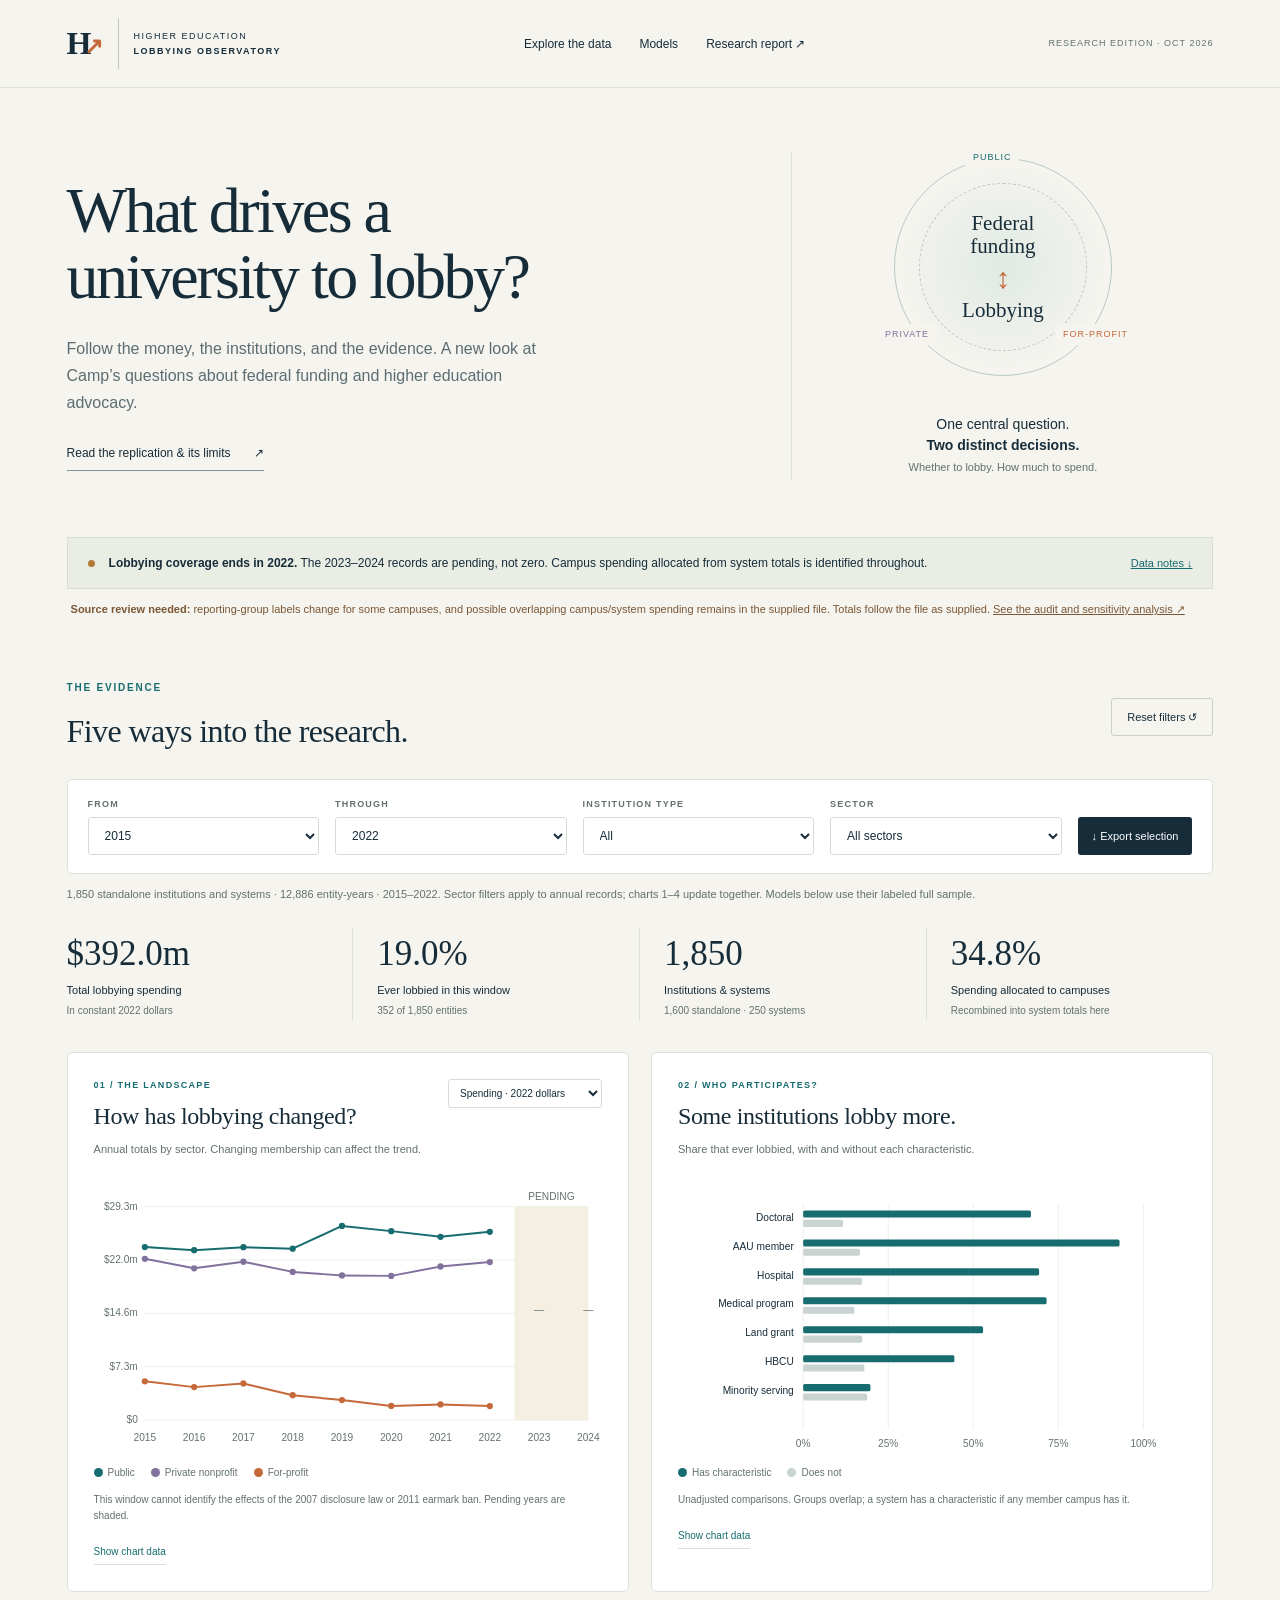
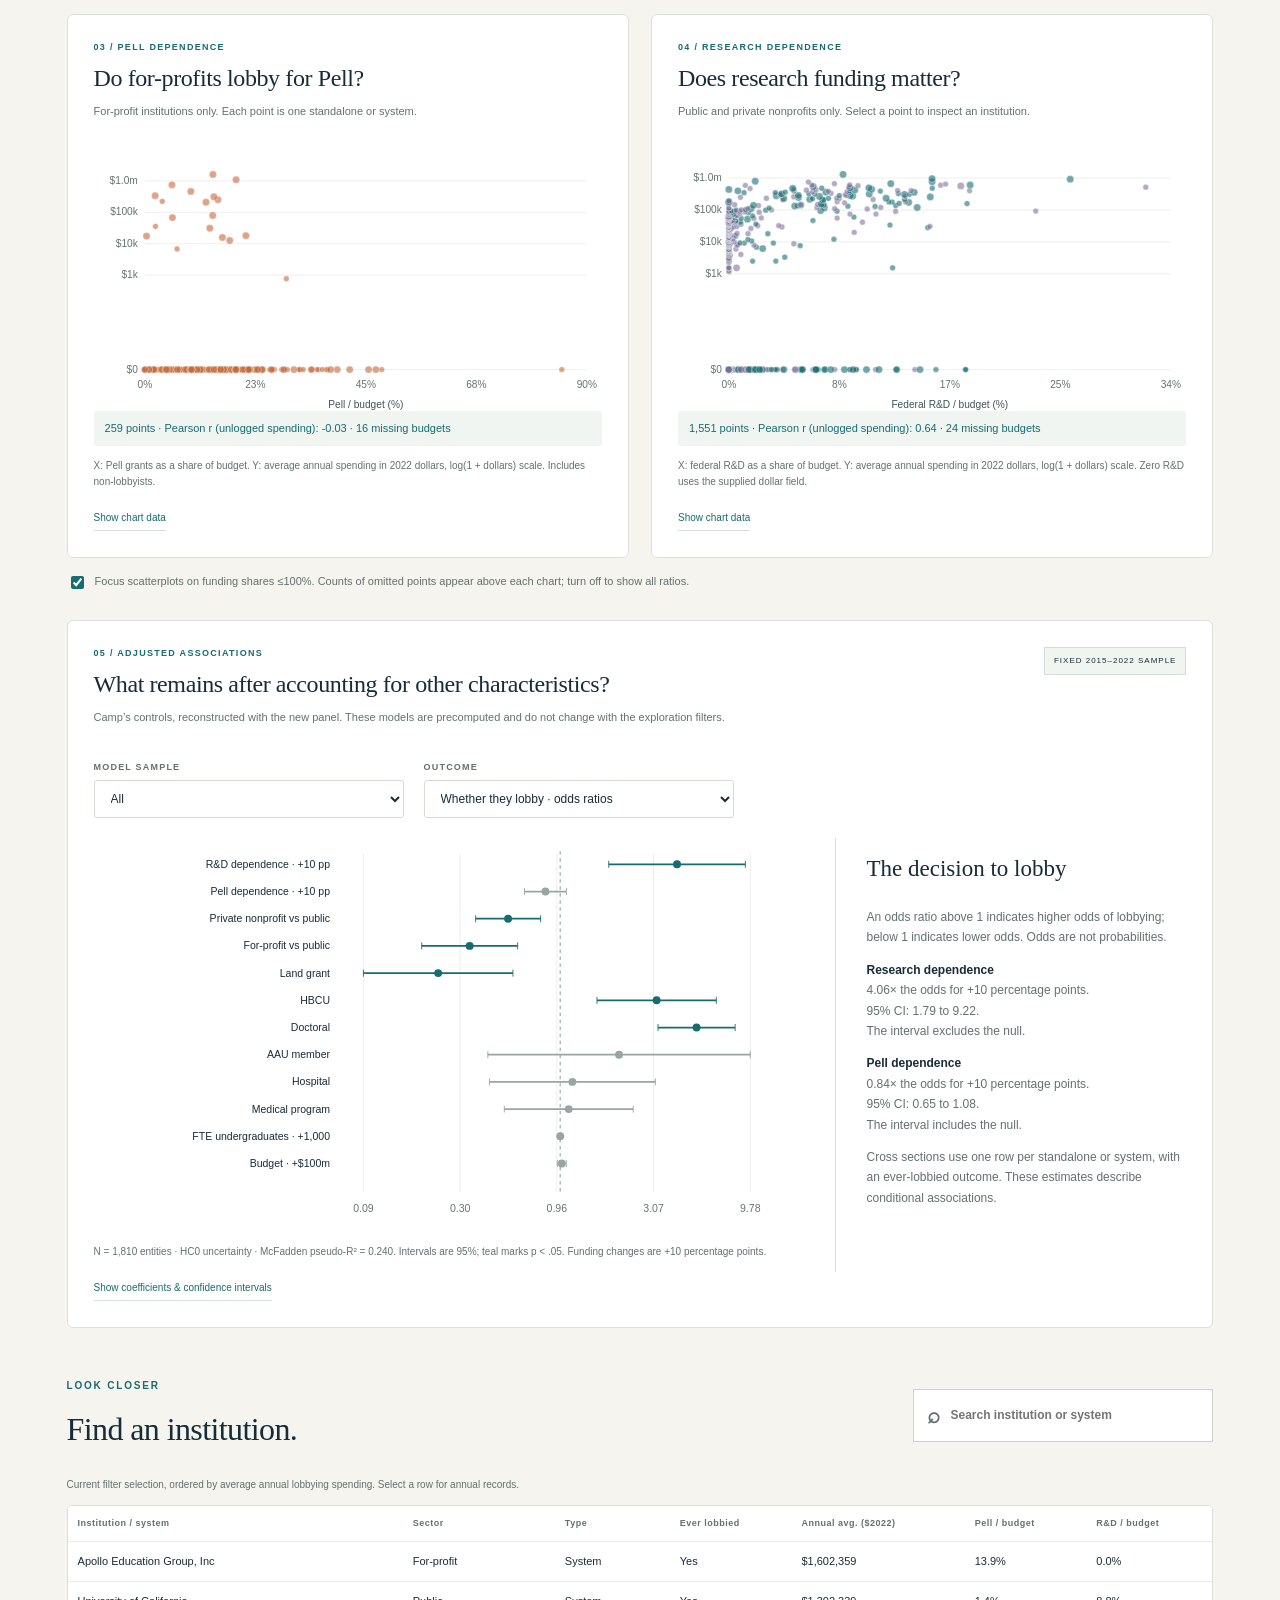
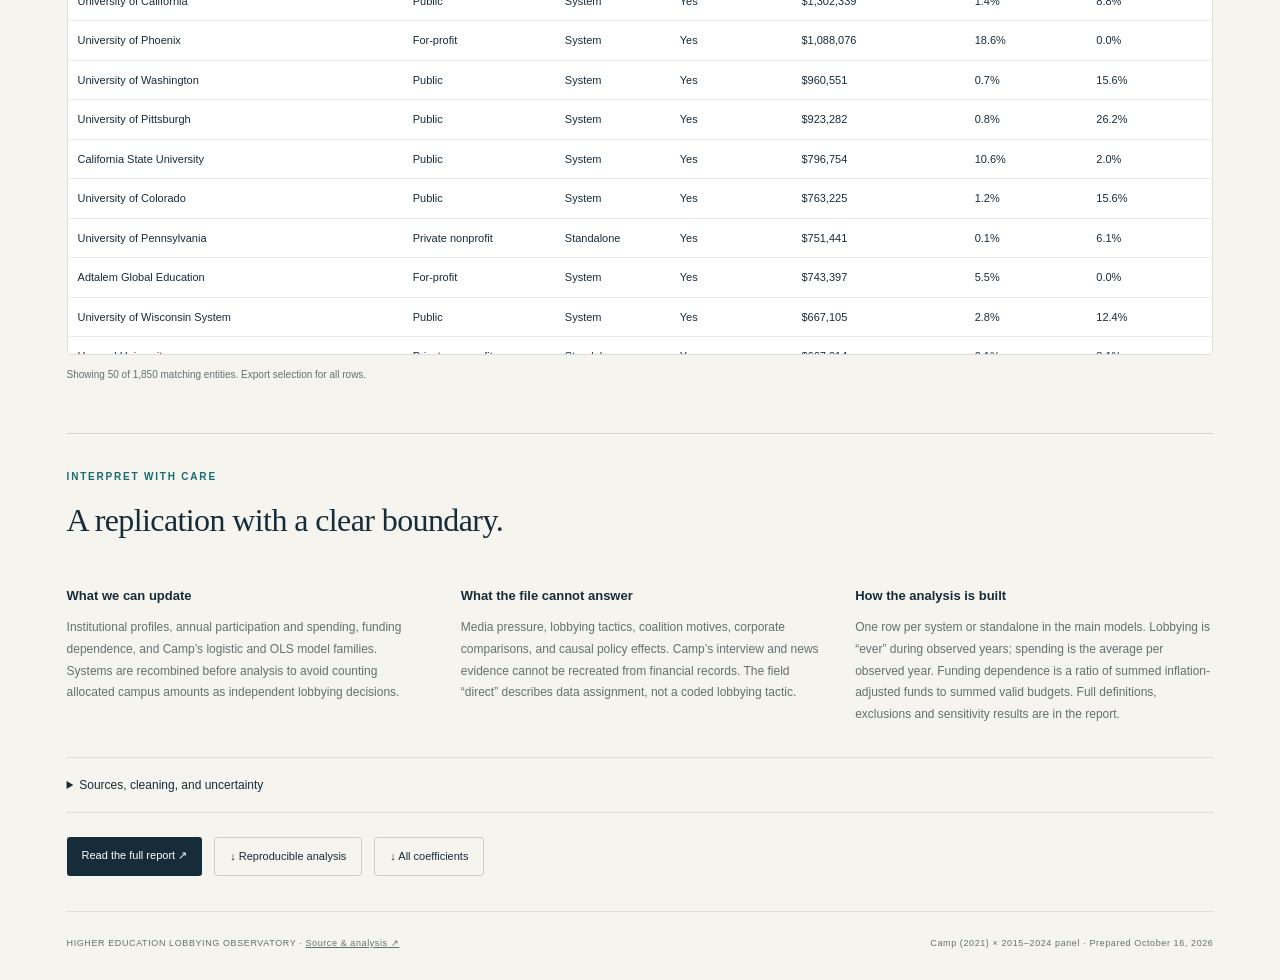
